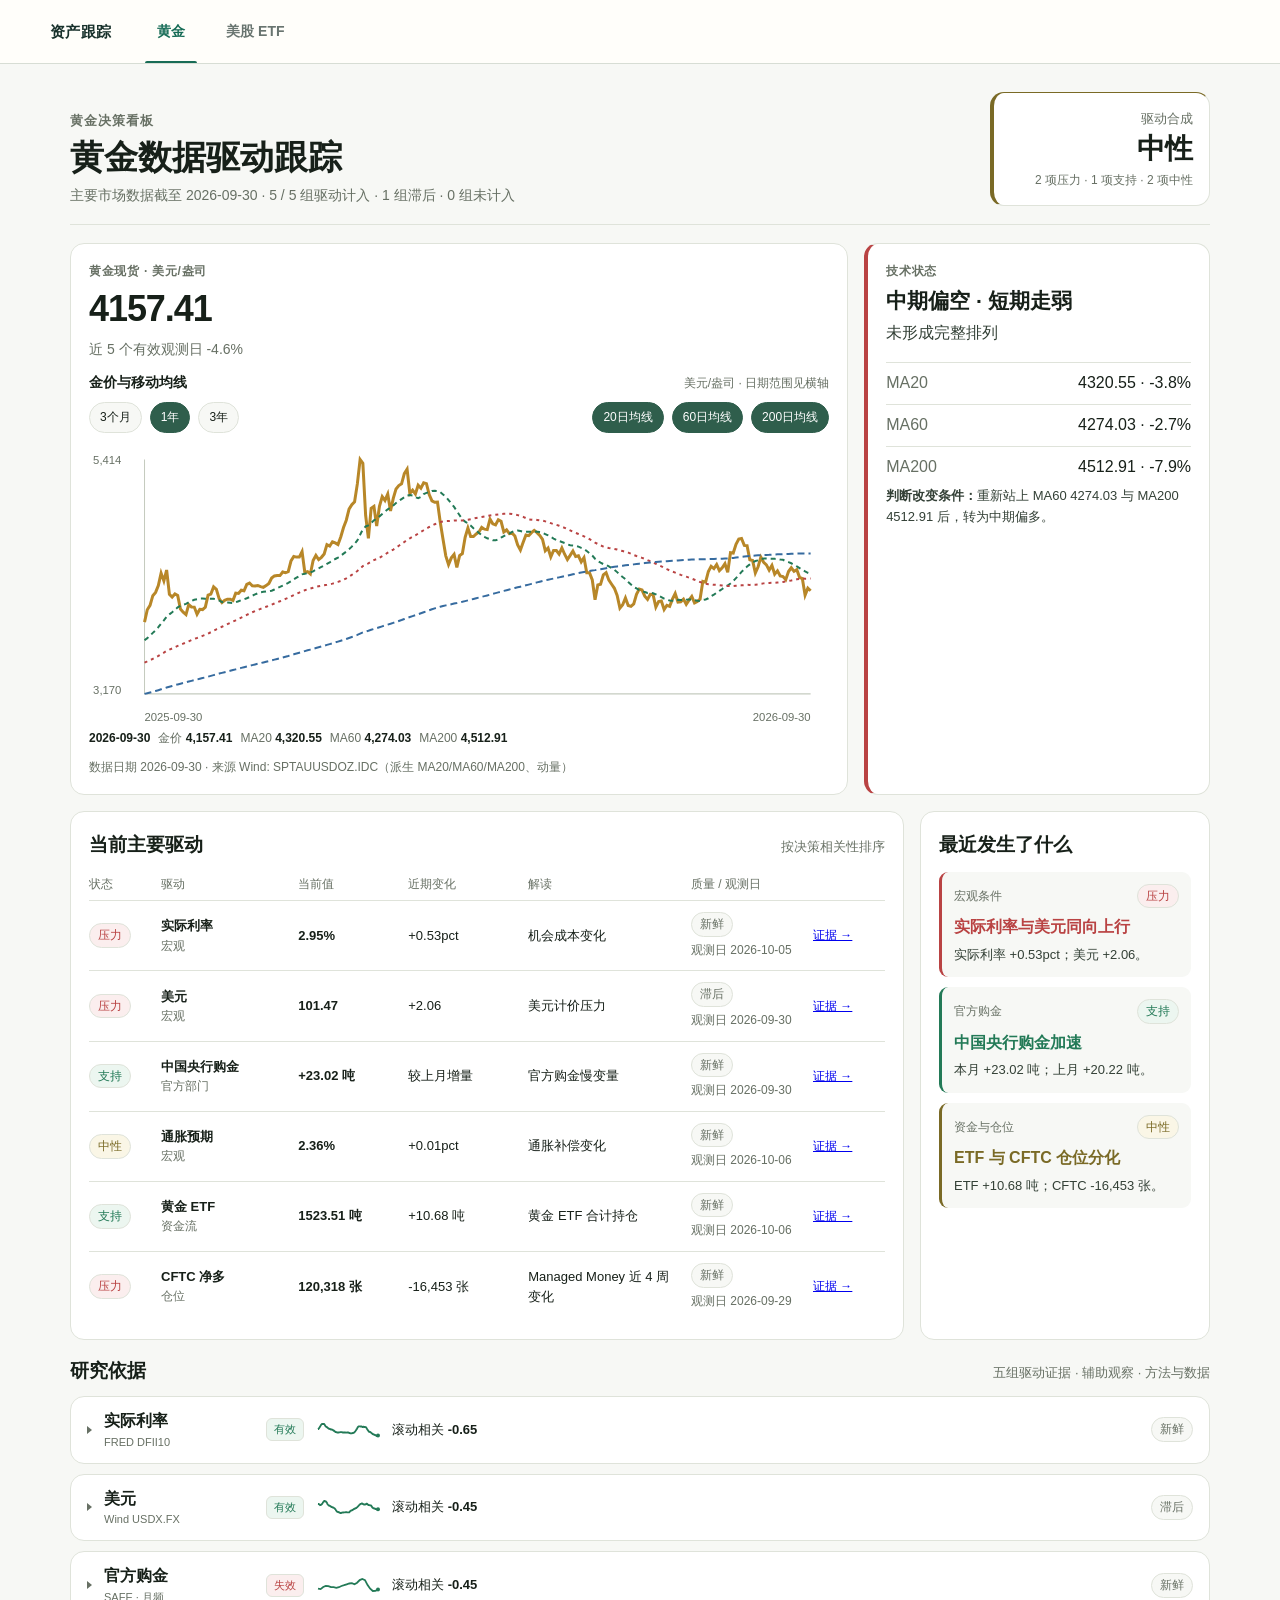
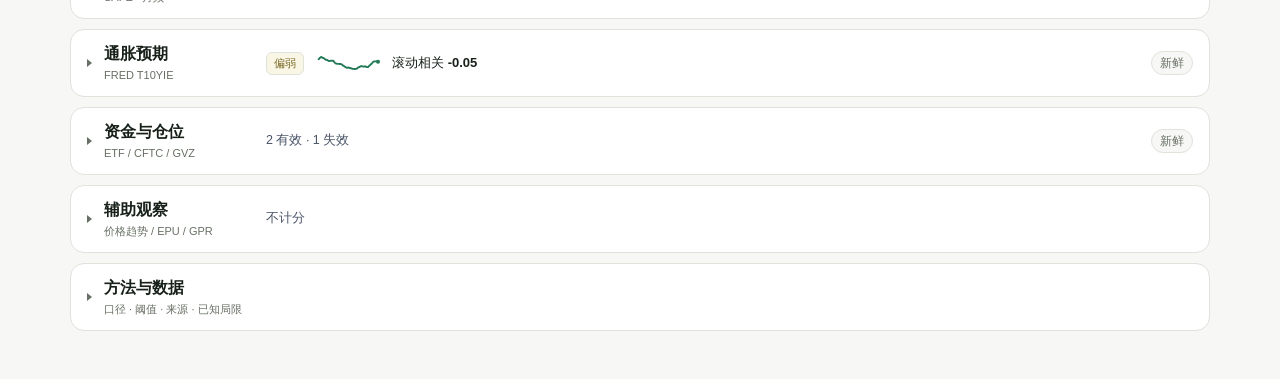
==== site/index.html @ d818505e "data: refresh gold dashboard market data Co-Authored-By: Codex <noreply@openai.com>" ====
<!doctype html>
<html lang="zh-CN">
<head>
  <meta charset="utf-8">
  <meta name="viewport" content="width=device-width, initial-scale=1">
  <meta name="color-scheme" content="light">
  <title>资产跟踪</title>
  <style>
    * { box-sizing: border-box; }
    html { overflow-x: hidden; background: #f4f4ee; }
    body { margin: 0; min-width: 0; color: #18312b; background: #f4f4ee; font: 14px/1.4 -apple-system, BlinkMacSystemFont, "Segoe UI", "PingFang SC", "Microsoft YaHei", sans-serif; }
    .asset-nav { position: sticky; top: 0; z-index: 10; height: 64px; display: flex; align-items: center; gap: 22px; padding: 0 max(14px, calc((100% - 1180px) / 2)); border-bottom: 1px solid #d7ddd4; background: rgba(255, 254, 250, .96); }
    .asset-title { flex: 0 0 auto; margin: 0; color: #18312b; font-size: 15px; font-weight: 720; letter-spacing: .02em; }
    .asset-tabs { display: flex; align-self: stretch; gap: 4px; min-width: 0; }
    .asset-tab { position: relative; min-width: 76px; border: 0; padding: 0 13px; color: #68746f; background: transparent; font: inherit; font-weight: 650; cursor: pointer; }
    .asset-tab:hover { color: #18312b; }
    .asset-tab[aria-selected="true"] { color: #176c56; }
    .asset-tab[aria-selected="true"]::after { content: ""; position: absolute; right: 12px; bottom: 0; left: 12px; height: 2px; border-radius: 2px 2px 0 0; background: #176c56; }
    .asset-tab:focus-visible { outline: 3px solid rgba(23, 108, 86, .22); outline-offset: -4px; border-radius: 6px; }
    .asset-panel { width: 100%; min-width: 0; overflow: hidden; }
    .asset-panel[hidden] { display: none; }
    .asset-frame { display: block; width: 100%; min-width: 0; height: 1px; border: 0; overflow: hidden; background: #f4f4ee; }
    @media (max-width: 520px) {
      .asset-nav { gap: 8px; padding-inline: 8px; }
      .asset-title { padding-left: 4px; font-size: 13px; }
      .asset-tab { min-width: 68px; padding-inline: 8px; }
      .asset-tab[aria-selected="true"]::after { right: 8px; left: 8px; }
    }
  </style>
</head>
<body>
  <header class="asset-nav">
    <p class="asset-title">资产跟踪</p>
    <div class="asset-tabs" role="tablist" aria-label="资产类别">
      <button class="asset-tab" id="tab-gold" type="button" role="tab" aria-selected="true" aria-controls="panel-gold" tabindex="0" data-asset="gold">黄金</button>
      <button class="asset-tab" id="tab-us-etf" type="button" role="tab" aria-selected="false" aria-controls="panel-us-etf" tabindex="-1" data-asset="us-etf">美股 ETF</button>
    </div>
  </header>
  <main>
    <section class="asset-panel" id="panel-gold" role="tabpanel" aria-labelledby="tab-gold">
      <iframe class="asset-frame" id="frame-gold" title="黄金跟踪" scrolling="no" srcdoc="&lt;!doctype html&gt;
&lt;html lang=&quot;zh-CN&quot;&gt;
&lt;head&gt;
  &lt;meta charset=&quot;utf-8&quot;&gt;
  &lt;meta name=&quot;viewport&quot; content=&quot;width=device-width, initial-scale=1&quot;&gt;
  &lt;title&gt;黄金数据驱动跟踪&lt;/title&gt;
  &lt;style&gt;
    :root {
      color-scheme: light;
      --bg: #f7f8f5;
      --panel: #ffffff;
      --line: #dfe3da;
      --text: #172019;
      --muted: #677064;
      --support: #237a57;
      --neutral: #7a6a26;
      --headwind: #b94343;
      --planned: #687080;
      --gold: #b88728;
      --blue: #366b9f;
    }
    * { box-sizing: border-box; }
    body {
      margin: 0;
      background: var(--bg);
      color: var(--text);
      font-family: -apple-system, BlinkMacSystemFont, &quot;Segoe UI&quot;, sans-serif;
      line-height: 1.55;
    }
    main {
      max-width: 1180px;
      margin: 0 auto;
      padding: 28px 20px 48px;
    }
    h1, h2, h3, p { margin: 0; }
    .hero {
      border-bottom: 1px solid var(--line);
      padding-bottom: 20px;
      display: grid;
      grid-template-columns: minmax(0, 1fr) 220px;
      gap: 20px;
      align-items: end;
    }
    .kicker, .eyebrow {
      color: var(--muted);
      font-size: 12px;
      font-weight: 700;
      letter-spacing: .08em;
      text-transform: uppercase;
    }
    h1 {
      font-size: 34px;
      line-height: 1.15;
      margin-top: 6px;
      letter-spacing: 0;
    }
    .subtitle {
      margin-top: 8px;
      color: var(--muted);
      max-width: 760px;
      font-size: 14px;
    }
    .posture {
      border: 1px solid var(--line);
      border-radius: 8px;
      background: var(--panel);
      padding: 14px;
      text-align: right;
    }
    .posture .label { color: var(--muted); font-size: 12px; }
    .posture .value { font-size: 30px; font-weight: 800; }
    .posture .score { color: var(--muted); font-family: ui-monospace, SFMono-Regular, Menlo, monospace; }
    .cards {
      display: grid;
      grid-template-columns: repeat(5, minmax(0, 1fr));
      gap: 12px;
      margin-top: 20px;
    }
    .layer-card {
      min-width: 0;
      border: 1px solid var(--line);
      border-top: 3px solid var(--planned);
      border-radius: 8px;
      background: var(--panel);
      padding: 14px;
      display: flex;
      flex-direction: column;
      gap: 10px;
    }
    .state-supportive { border-top-color: var(--support); }
    .state-neutral { border-top-color: var(--neutral); }
    .state-headwind { border-top-color: var(--headwind); }
    .state-planned { border-top-color: var(--planned); }
    .layer-head {
      display: flex;
      justify-content: space-between;
      gap: 10px;
      align-items: start;
    }
    .layer-card h3 {
      font-size: 18px;
      line-height: 1.2;
      margin-top: 4px;
    }
    .layer-card p {
      color: #334036;
      font-size: 13px;
      min-height: 60px;
    }
    .badges {
      display: flex;
      flex-direction: column;
      gap: 4px;
      align-items: flex-end;
      flex-shrink: 0;
    }
    .state, .quality {
      border: 1px solid var(--line);
      border-radius: 6px;
      padding: 2px 7px;
      font-size: 11px;
      color: var(--muted);
      background: #f7f8f5;
      white-space: nowrap;
    }
    .mini-meta {
      display: grid;
      gap: 6px;
      margin: 0;
      padding-top: 8px;
      border-top: 1px solid var(--line);
      font-size: 11px;
    }
    .mini-meta div {
      display: grid;
      grid-template-columns: 58px 1fr;
      gap: 8px;
    }
    dt { color: var(--muted); }
    dd { margin: 0; min-width: 0; overflow-wrap: anywhere; }
    .section-grid {
      display: grid;
      grid-template-columns: repeat(3, minmax(0, 1fr));
      gap: 14px;
      margin-top: 18px;
    }
    .panel {
      border: 1px solid var(--line);
      border-radius: 8px;
      background: var(--panel);
      padding: 16px;
    }
    .panel h2 {
      font-size: 16px;
      margin-bottom: 10px;
    }
    ul {
      margin: 0;
      padding-left: 18px;
      color: #334036;
      font-size: 13px;
    }
    li + li { margin-top: 6px; }
    .wide {
      margin-top: 18px;
      border: 1px solid var(--line);
      border-radius: 8px;
      background: var(--panel);
      padding: 16px;
      overflow-x: auto;
    }
    .wide h2 { font-size: 16px; margin-bottom: 10px; }
    .chart-pair {
      display: grid;
      grid-template-columns: 1fr 1fr;
      gap: 14px;
    }
    .chart-box {
      min-width: 520px;
      border: 1px solid var(--line);
      border-radius: 8px;
      padding: 12px;
    }
    .chart-box h3 {
      font-size: 14px;
      margin-bottom: 6px;
    }
    .sparkline, .mini-bar-chart, .bar-chart, .corr-chart, .dual-axis-chart {
      width: 100%;
      height: auto;
      display: block;
    }
    .tone {
      display: inline-block;
      border-radius: 6px;
      padding: 2px 7px;
      font-size: 11px;
      border: 1px solid var(--line);
      white-space: nowrap;
    }
    .tone-supportive { color: var(--support); background: #ecf6f0; }
    .tone-neutral { color: var(--neutral); background: #faf6e6; }
    .tone-headwind { color: var(--headwind); background: #fbeeee; }
    .corr-wrap {
      border: 1px solid var(--line);
      border-radius: 8px;
      padding: 10px;
      background: #ffffff;
    }
    .corr-legend {
      display: flex;
      gap: 14px;
      flex-wrap: wrap;
      color: var(--muted);
      font-size: 12px;
      margin-bottom: 4px;
    }
    .corr-legend span {
      display: inline-flex;
      align-items: center;
      gap: 5px;
    }
    .corr-legend i {
      display: inline-block;
      width: 16px;
      height: 3px;
      border-radius: 4px;
    }
    .dual-axis-wrap {
      border: 1px solid var(--line);
      border-radius: 8px;
      padding: 10px;
      background: #ffffff;
    }
    .dual-axis-legend {
      display: flex;
      gap: 14px;
      flex-wrap: wrap;
      color: var(--muted);
      font-size: 12px;
      margin-bottom: 4px;
    }
    .dual-axis-legend span {
      display: inline-flex;
      align-items: center;
      gap: 5px;
    }
    .dual-axis-legend i {
      display: inline-block;
      width: 16px;
      height: 3px;
      border-radius: 4px;
    }
    .x-axis, .y-axis, .zero-axis, .left-axis, .right-axis { stroke: #c5cbbf; stroke-width: 1; }
    .right-axis { stroke: var(--blue); }
    .left-axis { stroke: var(--gold); }
    .zero-axis { stroke-dasharray: 3 4; }
    .chart-label, .bar-value {
      fill: var(--muted);
      font-size: 11px;
    }
    .china-bar { fill: var(--support); }
    .global-bar { fill: var(--gold); }
    table {
      border-collapse: collapse;
      width: 100%;
      font-size: 13px;
    }
    th, td {
      border-bottom: 1px solid var(--line);
      padding: 9px 8px;
      text-align: left;
      vertical-align: top;
    }
    th {
      color: var(--muted);
      font-size: 12px;
      font-weight: 700;
    }
    .method {
      margin-top: 18px;
      color: var(--muted);
      font-size: 12px;
    }
    .empty-chart {
      min-height: 96px;
      color: var(--muted);
      display: flex;
      align-items: center;
      justify-content: center;
      border: 1px dashed var(--line);
      border-radius: 8px;
      font-size: 12px;
    }
    @media (max-width: 980px) {
      .hero, .section-grid, .chart-pair { grid-template-columns: 1fr; }
      .cards { grid-template-columns: repeat(2, minmax(0, 1fr)); }
      .posture { text-align: left; }
      .chart-box { min-width: 0; }
    }
    @media (max-width: 560px) {
      main { padding: 20px 14px 36px; }
      h1 { font-size: 28px; }
      .cards { grid-template-columns: 1fr; }
    }
    .decision-header {
      display: grid;
      grid-template-columns: minmax(0, 1fr) 220px;
      gap: 20px;
      align-items: end;
      border-bottom: 1px solid var(--line);
      padding-bottom: 18px;
    }
    .decision-header .kicker {
      font-size: 13px;
      text-transform: none;
    }
    .decision-header p {
      margin-top: 8px;
      color: var(--muted);
      font-size: 14px;
    }
    .posture {
      border-radius: 14px;
      padding: 16px;
      border-left: 4px solid var(--neutral);
    }
    .posture.state-supportive { border-left-color: var(--support); }
    .posture.state-headwind { border-left-color: var(--headwind); }
    .posture span, .posture strong, .posture small { display: block; }
    .posture span { color: var(--muted); font-size: 13px; }
    .posture strong { font-size: 28px; line-height: 1.2; margin: 3px 0 5px; }
    .posture small { color: var(--muted); font-size: 12px; }
    .price-stage {
      display: grid;
      grid-template-columns: minmax(0, 1.8fr) minmax(270px, .8fr);
      gap: 16px;
      margin-top: 18px;
    }
    .price-panel, .technical-panel, .driver-panel, .recent-panel, .evidence-unit {
      border: 1px solid var(--line);
      border-radius: 14px;
      background: var(--panel);
    }
    .price-panel, .technical-panel, .driver-panel, .recent-panel { padding: 18px; }
    .section-eyebrow {
      color: var(--muted);
      font-size: 12px;
      font-weight: 700;
      letter-spacing: .06em;
    }
    .price-value { font-size: 36px; font-weight: 800; letter-spacing: -.03em; }
    .price-move { color: var(--muted); margin: 2px 0 10px; font-size: 14px; }
    .chart-caption { color: var(--muted); margin-top: 9px; font-size: 12px; }
    .gold-chart-panel { margin-top: 12px; }
    .chart-heading, .chart-controls, .range-controls, .series-controls, .chart-tooltip {
      display: flex;
      align-items: center;
      gap: 8px;
      flex-wrap: wrap;
    }
    .chart-heading { justify-content: space-between; margin-bottom: 8px; }
    .chart-heading strong { font-size: 14px; }
    .chart-heading span { color: var(--muted); font-size: 12px; }
    .chart-controls { justify-content: space-between; gap: 10px; }
    .chart-controls button {
      border: 1px solid var(--line);
      border-radius: 999px;
      background: #f7f8f5;
      color: var(--text);
      padding: 5px 10px;
      font: inherit;
      font-size: 12px;
      cursor: pointer;
    }
    .chart-controls button[aria-pressed=&quot;true&quot;] {
      background: #2f5e4c;
      color: #fff;
      border-color: #2f5e4c;
    }
    .chart-controls button:focus-visible { outline: 2px solid var(--blue); outline-offset: 2px; }
    .chart-controls button:disabled { cursor: default; opacity: .45; }
    .chart-stack { margin-top: 8px; }
    .gold-chart { width: 100%; height: auto; display: block; touch-action: pan-y; }
    .gold-chart[hidden] { display: none; }
    .chart-series { fill: none; stroke-width: 2; vector-effect: non-scaling-stroke; }
    .series-gold_price { stroke: var(--gold); stroke-width: 3; }
    .series-ma20 { stroke: var(--support); stroke-dasharray: 5 4; }
    .series-ma60 { stroke: var(--headwind); stroke-dasharray: 3 4; }
    .series-ma200 { stroke: var(--blue); stroke-dasharray: 7 4; }
    .hide-ma20 .series-ma20,
    .hide-ma60 .series-ma60,
    .hide-ma200 .series-ma200 { display: none; }
    .hover-line { stroke: var(--muted); stroke-dasharray: 2 3; }
    .hover-price { fill: var(--gold); stroke: #fff; stroke-width: 2; }
    .hover-line[hidden], .hover-price[hidden] { display: none; }
    .chart-empty { fill: var(--muted); font-size: 13px; }
    .chart-tooltip { color: var(--muted); font-size: 12px; min-height: 20px; }
    .chart-tooltip strong, .chart-tooltip b { color: var(--text); }
    .technical-panel { border-left: 4px solid var(--neutral); }
    .technical-panel.state-supportive { border-left-color: var(--support); }
    .technical-panel.state-headwind { border-left-color: var(--headwind); }
    .technical-panel h2 { margin-top: 6px; font-size: 21px; line-height: 1.3; }
    .technical-panel &gt; p { margin-top: 7px; color: #334036; }
    .ma-summary { display: grid; gap: 8px; margin: 16px 0 0; }
    .ma-summary div {
      display: flex;
      justify-content: space-between;
      gap: 12px;
      border-top: 1px solid var(--line);
      padding-top: 8px;
    }
    .technical-trigger { font-size: 13px; }
    .decision-grid {
      display: grid;
      grid-template-columns: minmax(0, 1fr) 290px;
      gap: 16px;
      margin-top: 16px;
    }
    .section-heading {
      display: flex;
      align-items: baseline;
      justify-content: space-between;
      gap: 12px;
      margin-bottom: 10px;
    }
    .section-heading h2, .recent-panel &gt; h2 { font-size: 19px; }
    .section-heading span { color: var(--muted); font-size: 13px; }
    .driver-head, .driver-row {
      display: grid;
      grid-template-columns: 62px minmax(110px, 1fr) 100px 110px minmax(150px, 1.2fr) 112px 72px;
      gap: 10px;
      align-items: center;
    }
    .driver-head {
      color: var(--muted);
      font-size: 12px;
      padding: 5px 0 7px;
      border-bottom: 1px solid var(--line);
    }
    .driver-row { padding: 11px 0; border-top: 1px solid var(--line); font-size: 13px; }
    .driver-head + .driver-row { border-top: 0; }
    .driver-row small { display: block; color: var(--muted); font-size: 12px; }
    .driver-observation { display: grid; gap: 4px; align-items: start; }
    .driver-observation small { white-space: nowrap; }
    .driver-state, .change-state, .quality {
      display: inline-block;
      width: fit-content;
      border: 1px solid var(--line);
      border-radius: 999px;
      padding: 2px 8px;
      color: var(--muted);
      background: #f7f8f5;
      font-size: 12px;
      white-space: nowrap;
    }
    .driver-state.state-supportive, .change-state.state-supportive { color: var(--support); background: #ecf6f0; }
    .driver-state.state-neutral, .change-state.state-neutral { color: var(--neutral); background: #faf6e6; }
    .driver-state.state-headwind, .change-state.state-headwind { color: var(--headwind); background: #fbeeee; }
    .recent-panel &gt; h2 { margin-bottom: 12px; }
    .recent-change {
      padding: 12px;
      border-left: 3px solid var(--neutral);
      background: #f7f8f5;
      border-radius: 9px;
    }
    .recent-change + .recent-change { margin-top: 10px; }
    .recent-change.tone-supportive { border-left-color: var(--support); }
    .recent-change.tone-headwind { border-left-color: var(--headwind); }
    .change-meta { display: flex; align-items: center; justify-content: space-between; gap: 8px; }
    .change-meta small { color: var(--muted); font-size: 12px; }
    .recent-change h3 { font-size: 16px; margin-top: 7px; }
    .recent-change p { color: #334036; font-size: 13px; margin-top: 5px; }
    .research-section { margin-top: 16px; }
    .evidence-unit { margin-top: 10px; scroll-margin-top: 12px; }
    .evidence-unit &gt; .evidence-summary {
      display: flex; align-items: center; gap: 12px;
      padding: 12px 16px; cursor: pointer; list-style: none;
    }
    .evidence-unit &gt; .evidence-summary::-webkit-details-marker { display: none; }
    .evidence-caret {
      width: 0; height: 0; border-left: 5px solid var(--muted);
      border-top: 4px solid transparent; border-bottom: 4px solid transparent;
      transition: transform 0.15s ease;
    }
    .evidence-unit[open] .evidence-caret { transform: rotate(90deg); }
    .evidence-title { min-width: 150px; display: flex; flex-direction: column; }
    .evidence-title small { color: var(--muted); font-size: 11px; }
    .evidence-spark svg { width: 64px; height: 16px; display: block; }
    .evidence-spark svg text, .evidence-spark svg line { display: none; }
    .evidence-corr { font-size: 13px; white-space: nowrap; }
    .evidence-count { font-size: 12.5px; color: #4a5568; white-space: nowrap; }
    .evidence-quality { margin-left: auto; font-size: 12px; }
    .evidence-unit[open] &gt; .evidence-summary { border-bottom: 1px solid var(--line); }
    .evidence-body { max-width: 760px; padding: 4px 16px 16px; }
    .evidence-body svg { max-width: 520px; height: auto; display: block; }
    .evidence-body .corr-chart { max-width: 720px; }
    .evidence-hook {
      background: #fdf6e8; border: 1px solid #f0e3c4; border-radius: 6px;
      padding: 8px 12px; font-size: 13px; margin: 10px 0;
    }
    .evidence-hook a { margin-left: 6px; font-size: 12px; }
    .evidence-read { color: #334036; font-size: 13px; margin: 8px 0; }
    .evidence-chart-block h4 { margin: 14px 0 4px; font-size: 13px; color: #4a5568; }
    .evidence-sub-block { border-top: 1px dashed var(--line); padding-top: 10px; margin-top: 14px; }
    .evidence-sub-block h3 { font-size: 14px; display: flex; gap: 8px; align-items: center; }
    .evidence-sub-block h3 small { color: var(--muted); font-weight: normal; }
    .evidence-footnote { color: var(--muted); font-size: 11.5px; margin-top: 10px; }
    .evidence-link { font-size: 12px; white-space: nowrap; }
    .grid-line { stroke: #ececec; stroke-width: 1; }
    .band-label { font-size: 10px; fill: #8a938c; }
    .research-intro { color: #334036; margin-bottom: 12px; font-size: 13px; }
    @media (max-width: 1160px) {
      .decision-grid { grid-template-columns: 1fr; }
    }
    @media (max-width: 900px) {
      .decision-header, .price-stage, .decision-grid, .chart-pair { grid-template-columns: 1fr; }
      .posture { text-align: left; }
      .driver-head { display: none; }
      .driver-row { grid-template-columns: 54px minmax(120px, 1fr) minmax(90px, auto) minmax(90px, auto) 72px; }
      .driver-row &gt; span:nth-last-child(-n+3) { grid-column: 2 / -1; }
      .driver-row &gt; a.evidence-link { grid-row: 1; grid-column: 5; }
      .chart-box { min-width: 0; }
      .evidence-body { padding: 4px 12px 12px; }
    }
    @media (max-width: 560px) {
      main { padding: 18px 12px 32px; }
      h1 { font-size: 28px; }
      .price-value { font-size: 32px; }
      .driver-row { grid-template-columns: 48px minmax(0, 1fr) 72px; }
      .driver-row &gt; strong, .driver-row &gt; span:nth-child(n+3) { grid-column: 2 / -1; }
      .driver-row &gt; a.evidence-link { grid-row: 1; grid-column: 3; }
      .wide table { min-width: 680px; }
      .evidence-spark { display: none; }
      .evidence-summary { flex-wrap: wrap; gap: 8px; }
    }
  &lt;/style&gt;
&lt;/head&gt;
&lt;body&gt;
&lt;main&gt;
  &lt;header class=&quot;decision-header&quot;&gt;
    &lt;div&gt;
      &lt;div class=&quot;kicker&quot;&gt;黄金决策看板&lt;/div&gt;
      &lt;h1&gt;黄金数据驱动跟踪&lt;/h1&gt;
      &lt;p&gt;主要市场数据截至 2026-09-30 · 5 / 5 组驱动计入 · 1 组滞后 · 0 组未计入&lt;/p&gt;
    &lt;/div&gt;
    &lt;aside class=&quot;posture state-neutral&quot;&gt;
      &lt;span&gt;驱动合成&lt;/span&gt;
      &lt;strong&gt;中性&lt;/strong&gt;
      &lt;small&gt;2 项压力 · 1 项支持 · 2 项中性&lt;/small&gt;
    &lt;/aside&gt;
  &lt;/header&gt;

    &lt;section id=&quot;gold-price-section&quot; class=&quot;price-stage&quot;&gt;
      &lt;div class=&quot;price-panel&quot;&gt;
        &lt;div class=&quot;section-eyebrow&quot;&gt;黄金现货 · 美元/盎司&lt;/div&gt;
        &lt;div class=&quot;price-value&quot;&gt;4157.41&lt;/div&gt;
        &lt;div class=&quot;price-move&quot;&gt;近 5 个有效观测日 -4.6%&lt;/div&gt;

    &lt;div class=&quot;gold-chart-panel&quot; data-gold-chart&gt;
      &lt;div class=&quot;chart-heading&quot;&gt;
        &lt;strong&gt;金价与移动均线&lt;/strong&gt;
        &lt;span&gt;美元/盎司 · 日期范围见横轴&lt;/span&gt;
      &lt;/div&gt;
      &lt;div class=&quot;chart-controls&quot; aria-label=&quot;黄金图表控制&quot;&gt;
        &lt;div class=&quot;range-controls&quot; aria-label=&quot;日期范围&quot;&gt;
          &lt;button type=&quot;button&quot; data-chart-range=&quot;3m&quot; aria-pressed=&quot;false&quot;&gt;3个月&lt;/button&gt;
          &lt;button type=&quot;button&quot; data-chart-range=&quot;1y&quot; aria-pressed=&quot;true&quot;&gt;1年&lt;/button&gt;
          &lt;button type=&quot;button&quot; data-chart-range=&quot;3y&quot; aria-pressed=&quot;false&quot;&gt;3年&lt;/button&gt;
        &lt;/div&gt;
        &lt;div class=&quot;series-controls&quot; aria-label=&quot;移动均线&quot;&gt;
          &lt;button type=&quot;button&quot; data-chart-series=&quot;ma20&quot; aria-pressed=&quot;true&quot;&gt;20日均线&lt;/button&gt;
          &lt;button type=&quot;button&quot; data-chart-series=&quot;ma60&quot; aria-pressed=&quot;true&quot;&gt;60日均线&lt;/button&gt;
          &lt;button type=&quot;button&quot; data-chart-series=&quot;ma200&quot; aria-pressed=&quot;true&quot;&gt;200日均线&lt;/button&gt;
        &lt;/div&gt;
      &lt;/div&gt;
      &lt;div class=&quot;chart-stack&quot;&gt;
    &lt;svg class=&quot;gold-chart&quot; data-range=&quot;3m&quot; viewBox=&quot;0 0 720 280&quot;
         role=&quot;img&quot; aria-label=&quot;黄金价格与移动均线，3个月，美元每盎司，2026-06-30至2026-09-30&quot; hidden&gt;
      &lt;title&gt;黄金价格与移动均线，3个月，美元每盎司，2026-06-30至2026-09-30&lt;/title&gt;
      &lt;line x1=&quot;54&quot; y1=&quot;18&quot; x2=&quot;54&quot; y2=&quot;246&quot; class=&quot;y-axis&quot;&gt;&lt;/line&gt;
      &lt;line x1=&quot;54&quot; y1=&quot;246&quot; x2=&quot;702&quot; y2=&quot;246&quot; class=&quot;x-axis&quot;&gt;&lt;/line&gt;
      &lt;text x=&quot;4&quot; y=&quot;22&quot; class=&quot;chart-label&quot;&gt;4,657&lt;/text&gt;
      &lt;text x=&quot;4&quot; y=&quot;246&quot; class=&quot;chart-label&quot;&gt;3,977&lt;/text&gt;
      &lt;path class=&quot;chart-series series-gold_price&quot; d=&quot;M54.00,235.91 L63.97,228.10 L73.94,197.36 L83.91,179.99 L93.88,183.28 L103.85,203.04 L113.82,213.45 L123.78,196.98 L133.75,198.05 L143.72,237.99 L153.69,220.44 L163.66,218.30 L173.63,246.00 L183.60,232.24 L193.57,235.71 L203.54,212.50 L213.51,194.45 L223.48,221.87 L233.45,220.78 L243.42,212.44 L253.38,228.93 L263.35,215.76 L273.32,203.97 L283.29,224.61 L293.26,220.03 L303.23,212.41 L313.20,155.51 L323.17,157.99 L333.14,123.73 L343.11,107.19 L353.08,114.38 L363.05,101.45 L373.02,121.01 L382.98,112.24 L392.95,98.89 L402.92,126.58 L412.89,63.37 L422.86,64.51 L432.83,36.27 L442.80,19.92 L452.77,18.00 L462.74,39.97 L472.71,40.86 L482.68,86.24 L492.65,88.43 L502.62,128.64 L512.58,108.57 L522.55,77.82 L532.52,94.01 L542.49,102.38 L552.46,119.31 L562.43,104.35 L572.40,132.16 L582.37,121.85 L592.34,138.31 L602.31,140.02 L612.28,150.02 L622.25,124.03 L632.22,111.86 L642.18,123.45 L652.15,118.35 L662.12,142.30 L672.09,146.29 L682.06,199.77 L692.03,177.44 L702.00,185.62&quot;&gt;&lt;/path&gt;&lt;path class=&quot;chart-series series-ma20&quot; d=&quot;M54.00,165.26 L63.97,172.99 L73.94,178.22 L83.91,183.26 L93.88,186.02 L103.85,189.78 L113.82,192.90 L123.78,192.03 L133.75,193.57 L143.72,197.22 L153.69,201.52 L163.66,206.06 L173.63,210.78 L183.60,214.15 L193.57,217.05 L203.54,217.63 L213.51,215.30 L223.48,214.87 L233.45,215.48 L243.42,214.44 L253.38,214.09 L263.35,213.48 L273.32,213.81 L283.29,216.04 L293.26,217.88 L303.23,218.34 L313.20,215.45 L323.17,213.50 L333.14,209.78 L343.11,203.24 L353.08,197.94 L363.05,192.10 L373.02,185.85 L382.98,179.85 L392.95,173.01 L402.92,168.71 L412.89,162.16 L422.86,154.29 L432.83,145.06 L442.80,135.44 L452.77,124.89 L462.74,116.10 L472.71,107.95 L482.68,101.03 L492.65,94.45 L502.62,90.26 L512.58,87.91 L522.55,83.90 L532.52,82.42 L542.49,82.18 L552.46,82.42 L562.43,82.57 L572.40,83.13 L582.37,83.61 L592.34,85.58 L602.31,86.25 L612.28,90.58 L622.25,93.56 L632.22,97.34 L642.18,102.52 L652.15,107.53 L662.12,112.65 L672.09,117.92 L682.06,123.60 L692.03,128.05 L702.00,130.90&quot;&gt;&lt;/path&gt;&lt;path class=&quot;chart-series series-ma60&quot; d=&quot;M54.00,67.00 L63.97,71.06 L73.94,74.16 L83.91,76.97 L93.88,79.98 L103.85,83.41 L113.82,87.26 L123.78,90.74 L133.75,94.22 L143.72,98.93 L153.69,103.09 L163.66,107.15 L173.63,111.96 L183.60,116.46 L193.57,120.43 L203.54,124.14 L213.51,127.34 L223.48,131.03 L233.45,134.54 L243.42,137.45 L253.38,140.35 L263.35,143.45 L273.32,146.74 L283.29,150.33 L293.26,154.02 L303.23,157.70 L313.20,160.31 L323.17,162.81 L333.14,164.53 L343.11,165.36 L353.08,166.46 L363.05,166.87 L373.02,167.95 L382.98,168.88 L392.95,169.40 L402.92,170.71 L412.89,170.63 L422.86,170.28 L432.83,169.68 L442.80,169.05 L452.77,168.08 L462.74,167.52 L472.71,166.66 L482.68,166.77 L492.65,166.11 L502.62,166.13 L512.58,165.42 L522.55,163.15 L532.52,161.92 L542.49,160.88 L552.46,160.63 L562.43,160.24 L572.40,159.92 L582.37,159.20 L592.34,158.55 L602.31,157.53 L612.28,156.01 L622.25,154.24 L632.22,152.63 L642.18,150.80 L652.15,148.84 L662.12,147.41 L672.09,146.56 L682.06,146.89 L692.03,146.79 L702.00,146.50&quot;&gt;&lt;/path&gt;&lt;path class=&quot;chart-series series-ma200&quot; d=&quot;M54.00,101.94 L63.97,100.91 L73.94,99.78 L83.91,98.61 L93.88,97.55 L103.85,96.63 L113.82,95.74 L123.78,94.84 L133.75,94.03 L143.72,93.39 L153.69,92.70 L163.66,91.99 L173.63,91.42 L183.60,90.85 L193.57,90.32 L203.54,89.62 L213.51,88.80 L223.48,88.19 L233.45,87.68 L243.42,87.15 L253.38,86.66 L263.35,86.12 L273.32,85.54 L283.29,85.20 L293.26,84.87 L303.23,84.69 L313.20,84.31 L323.17,84.09 L333.14,83.76 L343.11,83.45 L353.08,83.37 L363.05,83.11 L373.02,83.12 L382.98,82.70 L392.95,82.16 L402.92,81.82 L412.89,81.13 L422.86,80.23 L432.83,79.14 L442.80,77.93 L452.77,76.87 L462.74,75.88 L472.71,74.89 L482.68,74.02 L492.65,73.23 L502.62,72.65 L512.58,72.00 L522.55,71.39 L532.52,70.88 L542.49,70.52 L552.46,70.21 L562.43,69.68 L572.40,69.23 L582.37,68.75 L592.34,68.38 L602.31,68.02 L612.28,67.68 L622.25,67.34 L632.22,66.93 L642.18,66.63 L652.15,66.29 L662.12,66.17 L672.09,66.10 L682.06,66.25 L692.03,66.29 L702.00,66.37&quot;&gt;&lt;/path&gt;
      &lt;line data-hover-line x1=&quot;54&quot; y1=&quot;18&quot; x2=&quot;54&quot; y2=&quot;246&quot; class=&quot;hover-line&quot; hidden&gt;&lt;/line&gt;
      &lt;circle data-hover-price cx=&quot;54&quot; cy=&quot;18&quot; r=&quot;4&quot; class=&quot;hover-price&quot; hidden&gt;&lt;/circle&gt;
      &lt;text x=&quot;54&quot; y=&quot;272&quot; class=&quot;chart-label&quot;&gt;2026-06-30&lt;/text&gt;
      &lt;text x=&quot;702&quot; y=&quot;272&quot; text-anchor=&quot;end&quot; class=&quot;chart-label&quot;&gt;2026-09-30&lt;/text&gt;
    &lt;/svg&gt;

    &lt;svg class=&quot;gold-chart&quot; data-range=&quot;1y&quot; viewBox=&quot;0 0 720 280&quot;
         role=&quot;img&quot; aria-label=&quot;黄金价格与移动均线，1年，美元每盎司，2025-09-30至2026-09-30&quot;&gt;
      &lt;title&gt;黄金价格与移动均线，1年，美元每盎司，2025-09-30至2026-09-30&lt;/title&gt;
      &lt;line x1=&quot;54&quot; y1=&quot;18&quot; x2=&quot;54&quot; y2=&quot;246&quot; class=&quot;y-axis&quot;&gt;&lt;/line&gt;
      &lt;line x1=&quot;54&quot; y1=&quot;246&quot; x2=&quot;702&quot; y2=&quot;246&quot; class=&quot;x-axis&quot;&gt;&lt;/line&gt;
      &lt;text x=&quot;4&quot; y=&quot;22&quot; class=&quot;chart-label&quot;&gt;5,414&lt;/text&gt;
      &lt;text x=&quot;4&quot; y=&quot;246&quot; class=&quot;chart-label&quot;&gt;3,170&lt;/text&gt;
      &lt;path class=&quot;chart-series series-gold_price&quot; d=&quot;M54.00,176.13 L56.69,164.12 L59.38,159.86 L62.07,150.50 L64.76,147.29 L67.44,140.69 L70.13,128.50 L72.82,136.12 L75.51,125.53 L78.20,149.04 L80.89,151.73 L83.58,148.82 L86.27,150.34 L88.95,163.51 L91.64,166.56 L94.33,168.83 L97.02,159.19 L99.71,161.40 L102.40,161.57 L105.09,168.59 L107.78,163.74 L110.46,164.02 L113.15,161.65 L115.84,149.93 L118.53,148.93 L121.22,141.90 L123.91,144.31 L126.60,153.33 L129.29,157.16 L131.98,154.91 L134.66,153.85 L137.35,153.89 L140.04,155.15 L142.73,147.99 L145.42,148.27 L148.11,145.16 L150.80,145.74 L153.49,139.47 L156.17,138.18 L158.86,140.77 L161.55,141.06 L164.24,140.55 L166.93,141.62 L169.62,142.38 L172.31,140.68 L175.00,138.54 L177.68,133.31 L180.37,131.26 L183.06,130.78 L185.75,130.90 L188.44,127.40 L191.13,128.02 L193.82,127.02 L196.51,116.56 L199.20,112.40 L201.88,112.96 L204.57,112.96 L207.26,107.56 L209.95,127.94 L212.64,127.11 L215.33,129.34 L218.02,116.26 L220.71,111.36 L223.39,115.33 L226.08,113.15 L228.77,109.95 L231.46,100.85 L234.15,102.16 L236.84,98.05 L239.53,99.13 L242.22,100.80 L244.90,93.41 L247.59,84.14 L250.28,77.03 L252.97,66.32 L255.66,61.95 L258.35,59.05 L261.04,41.74 L263.73,18.00 L266.41,21.72 L269.10,72.24 L271.79,94.68 L274.48,65.52 L277.17,63.63 L279.86,82.77 L282.55,63.45 L285.24,54.09 L287.93,57.85 L290.61,51.63 L293.30,68.02 L295.99,55.76 L298.68,46.64 L301.37,43.35 L304.06,41.63 L306.75,31.77 L309.44,27.39 L312.12,51.08 L314.81,47.80 L317.50,51.45 L320.19,42.98 L322.88,45.87 L325.57,40.73 L328.26,41.47 L330.95,52.13 L333.63,58.21 L336.32,59.66 L339.01,59.38 L341.70,79.00 L344.39,95.57 L347.08,111.71 L349.77,120.28 L352.46,113.71 L355.15,110.33 L357.83,123.08 L360.52,111.54 L363.21,109.49 L365.90,93.68 L368.59,84.62 L371.28,92.89 L373.97,92.89 L376.66,90.40 L379.34,88.57 L382.03,84.09 L384.72,85.77 L387.41,86.21 L390.10,76.06 L392.79,80.61 L395.48,81.66 L398.17,76.57 L400.85,78.11 L403.54,88.54 L406.23,86.52 L408.92,90.06 L411.61,89.66 L414.30,92.42 L416.99,101.06 L419.68,106.01 L422.37,98.53 L425.05,91.44 L427.74,92.09 L430.43,89.16 L433.12,86.94 L435.81,89.09 L438.50,91.80 L441.19,95.67 L443.88,106.86 L446.56,104.12 L449.25,112.74 L451.94,106.49 L454.63,106.54 L457.32,109.96 L460.01,103.95 L462.70,110.15 L465.39,115.35 L468.07,111.29 L470.76,106.99 L473.45,112.42 L476.14,111.73 L478.83,117.53 L481.52,113.46 L484.21,128.25 L486.90,128.17 L489.59,135.17 L492.27,154.39 L494.96,140.11 L497.65,139.43 L500.34,130.22 L503.03,128.04 L505.72,135.38 L508.41,139.37 L511.10,143.30 L513.78,150.29 L516.47,162.52 L519.16,159.26 L521.85,152.65 L524.54,160.06 L527.23,160.92 L529.92,158.55 L532.61,149.24 L535.29,143.98 L537.98,144.97 L540.67,150.96 L543.36,154.11 L546.05,149.12 L548.74,149.45 L551.43,161.55 L554.12,156.23 L556.80,155.58 L559.49,163.97 L562.18,159.80 L564.87,160.86 L567.56,153.82 L570.25,148.36 L572.94,156.66 L575.63,156.33 L578.32,153.81 L581.00,158.80 L583.69,154.81 L586.38,151.24 L589.07,157.49 L591.76,156.11 L594.45,153.80 L597.14,136.56 L599.83,137.31 L602.51,126.93 L605.20,121.92 L607.89,124.10 L610.58,120.18 L613.27,126.11 L615.96,123.45 L618.65,119.41 L621.34,127.80 L624.02,108.64 L626.71,108.99 L629.40,100.43 L632.09,95.48 L634.78,94.90 L637.47,101.56 L640.16,101.82 L642.85,115.57 L645.54,116.24 L648.22,128.42 L650.91,122.34 L653.60,113.02 L656.29,117.93 L658.98,120.46 L661.67,125.59 L664.36,121.06 L667.05,129.49 L669.73,126.36 L672.42,131.35 L675.11,131.87 L677.80,134.90 L680.49,127.02 L683.18,123.34 L685.87,126.85 L688.56,125.30 L691.24,132.56 L693.93,133.77 L696.62,149.97 L699.31,143.20 L702.00,145.68&quot;&gt;&lt;/path&gt;&lt;path class=&quot;chart-series series-ma20&quot; d=&quot;M54.00,193.87 L56.69,191.75 L59.38,189.35 L62.07,186.69 L64.76,184.12 L67.44,181.16 L70.13,177.67 L72.82,174.53 L75.51,170.91 L78.20,168.64 L80.89,166.57 L83.58,164.19 L86.27,161.81 L88.95,160.30 L91.64,159.26 L94.33,158.41 L97.02,156.94 L99.71,155.65 L102.40,154.42 L105.09,153.92 L107.78,153.30 L110.46,153.29 L113.15,153.38 L115.84,153.35 L118.53,153.43 L121.22,153.50 L123.91,154.29 L126.60,155.15 L129.29,156.73 L131.98,157.02 L134.66,157.13 L137.35,157.38 L140.04,157.62 L142.73,156.85 L145.42,155.93 L148.11,154.75 L150.80,154.07 L153.49,152.98 L156.17,151.81 L158.86,150.42 L161.55,149.28 L164.24,148.11 L166.93,147.11 L169.62,146.73 L172.31,146.32 L175.00,146.15 L177.68,145.60 L180.37,144.50 L183.06,143.18 L185.75,141.98 L188.44,140.66 L191.13,139.36 L193.82,137.96 L196.51,136.38 L199.20,134.59 L201.88,132.98 L204.57,131.34 L207.26,129.75 L209.95,129.23 L212.64,128.55 L215.33,127.97 L218.02,126.75 L220.71,125.24 L223.39,123.89 L226.08,122.51 L228.77,121.08 L231.46,119.46 L234.15,118.00 L236.84,116.36 L239.53,114.78 L242.22,113.45 L244.90,111.72 L247.59,109.57 L250.28,107.59 L252.97,105.29 L255.66,102.74 L258.35,100.04 L261.04,96.75 L263.73,91.26 L266.41,85.99 L269.10,83.13 L271.79,82.05 L274.48,79.76 L277.17,77.18 L279.86,75.66 L282.55,73.33 L285.24,70.99 L287.93,68.78 L290.61,66.46 L293.30,64.90 L295.99,62.65 L298.68,60.31 L301.37,58.27 L304.06,56.50 L306.75,54.78 L309.44,53.05 L312.12,52.65 L314.81,52.95 L317.50,54.62 L320.19,55.69 L322.88,54.37 L325.57,51.67 L328.26,50.47 L330.95,49.89 L333.63,48.67 L336.32,48.48 L339.01,48.74 L341.70,49.80 L344.39,52.00 L347.08,54.18 L349.77,57.41 L352.46,60.76 L355.15,64.11 L357.83,68.18 L360.52,72.17 L363.21,76.27 L365.90,78.40 L368.59,80.24 L371.28,82.32 L373.97,84.81 L376.66,87.04 L379.34,89.43 L382.03,91.56 L384.72,93.24 L387.41,94.64 L390.10,95.46 L392.79,96.53 L395.48,96.66 L398.17,95.71 L400.85,94.03 L403.54,92.44 L406.23,91.08 L408.92,90.07 L411.61,88.40 L414.30,87.44 L416.99,87.02 L419.68,87.64 L422.37,88.33 L425.05,88.26 L427.74,88.22 L430.43,88.16 L433.12,88.08 L435.81,88.33 L438.50,88.63 L441.19,89.10 L443.88,90.64 L446.56,91.82 L449.25,93.37 L451.94,94.87 L454.63,96.29 L457.32,97.36 L460.01,98.23 L462.70,99.23 L465.39,100.52 L468.07,101.46 L470.76,101.76 L473.45,102.08 L476.14,102.74 L478.83,104.04 L481.52,105.11 L484.21,107.07 L486.90,109.13 L489.59,111.43 L492.27,114.56 L494.96,116.78 L497.65,118.41 L500.34,119.72 L503.03,120.48 L505.72,121.93 L508.41,123.57 L511.10,125.23 L513.78,127.55 L516.47,130.17 L519.16,132.37 L521.85,134.43 L524.54,137.09 L527.23,139.51 L529.92,141.85 L532.61,143.44 L535.29,144.97 L537.98,145.80 L540.67,146.94 L543.36,147.89 L546.05,147.62 L548.74,148.09 L551.43,149.20 L554.12,150.50 L556.80,151.87 L559.49,153.30 L562.18,154.33 L564.87,155.20 L567.56,155.38 L570.25,154.67 L572.94,154.54 L575.63,154.73 L578.32,154.41 L581.00,154.31 L583.69,154.12 L586.38,154.22 L589.07,154.90 L591.76,155.45 L594.45,155.60 L597.14,154.72 L599.83,154.13 L602.51,153.00 L605.20,151.02 L607.89,149.41 L610.58,147.64 L613.27,145.75 L615.96,143.93 L618.65,141.86 L621.34,140.56 L624.02,138.57 L626.71,136.19 L629.40,133.39 L632.09,130.48 L634.78,127.28 L637.47,124.62 L640.16,122.15 L642.85,120.05 L645.54,118.06 L648.22,116.79 L650.91,116.08 L653.60,114.87 L656.29,114.41 L658.98,114.34 L661.67,114.42 L664.36,114.46 L667.05,114.63 L669.73,114.78 L672.42,115.37 L675.11,115.58 L677.80,116.89 L680.49,117.79 L683.18,118.94 L685.87,120.50 L688.56,122.02 L691.24,123.57 L693.93,125.17 L696.62,126.89 L699.31,128.24 L702.00,129.10&quot;&gt;&lt;/path&gt;&lt;path class=&quot;chart-series series-ma60&quot; d=&quot;M54.00,215.53 L56.69,214.41 L59.38,213.23 L62.07,211.95 L64.76,210.60 L67.44,209.11 L70.13,207.44 L72.82,205.90 L75.51,204.19 L78.20,202.96 L80.89,201.83 L83.58,200.58 L86.27,199.32 L88.95,198.23 L91.64,197.15 L94.33,196.12 L97.02,194.85 L99.71,193.65 L102.40,192.57 L105.09,191.62 L107.78,190.60 L110.46,189.57 L113.15,188.55 L115.84,187.34 L118.53,186.01 L121.22,184.57 L123.91,183.19 L126.60,181.93 L129.29,180.73 L131.98,179.48 L134.66,178.19 L137.35,176.96 L140.04,175.73 L142.73,174.43 L145.42,173.14 L148.11,171.83 L150.80,170.55 L153.49,169.19 L156.17,167.86 L158.86,166.62 L161.55,165.49 L164.24,164.39 L166.93,163.28 L169.62,162.26 L172.31,161.29 L175.00,160.27 L177.68,159.19 L180.37,158.06 L183.06,156.94 L185.75,155.88 L188.44,154.78 L191.13,153.64 L193.82,152.46 L196.51,151.18 L199.20,149.93 L201.88,148.71 L204.57,147.45 L207.26,146.12 L209.95,145.15 L212.64,144.30 L215.33,143.52 L218.02,142.72 L220.71,141.91 L223.39,141.32 L226.08,140.75 L228.77,140.24 L231.46,139.78 L234.15,139.21 L236.84,138.76 L239.53,137.92 L242.22,137.08 L244.90,136.15 L247.59,135.05 L250.28,133.61 L252.97,131.94 L255.66,130.16 L258.35,128.49 L261.04,126.49 L263.73,124.10 L266.41,121.65 L269.10,120.13 L271.79,118.97 L274.48,117.37 L277.17,115.93 L279.86,114.83 L282.55,113.52 L285.24,112.02 L287.93,110.43 L290.61,108.67 L293.30,107.22 L295.99,105.58 L298.68,103.80 L301.37,101.93 L304.06,100.16 L306.75,98.22 L309.44,96.26 L312.12,94.68 L314.81,93.15 L317.50,91.70 L320.19,90.08 L322.88,88.49 L325.57,86.82 L328.26,85.16 L330.95,83.65 L333.63,82.28 L336.32,80.96 L339.01,79.73 L341.70,78.86 L344.39,78.27 L347.08,77.95 L349.77,77.83 L352.46,77.60 L355.15,77.32 L357.83,77.43 L360.52,77.41 L363.21,77.35 L365.90,77.03 L368.59,76.65 L371.28,76.07 L373.97,75.50 L376.66,74.85 L379.34,74.39 L382.03,73.93 L384.72,73.44 L387.41,72.99 L390.10,72.42 L392.79,72.09 L395.48,71.75 L398.17,71.39 L400.85,71.04 L403.54,70.83 L406.23,70.72 L408.92,70.82 L411.61,71.03 L414.30,71.46 L416.99,72.11 L419.68,72.90 L422.37,73.84 L425.05,75.07 L427.74,76.24 L430.43,76.52 L433.12,76.39 L435.81,76.79 L438.50,77.26 L441.19,77.47 L443.88,78.19 L446.56,79.03 L449.25,79.94 L451.94,80.86 L454.63,81.50 L457.32,82.40 L460.01,83.36 L462.70,84.47 L465.39,85.70 L468.07,87.02 L470.76,88.35 L473.45,89.37 L476.14,90.44 L478.83,91.54 L481.52,92.71 L484.21,94.09 L486.90,95.54 L489.59,97.11 L492.27,98.81 L494.96,100.18 L497.65,101.51 L500.34,102.69 L503.03,103.50 L505.72,104.17 L508.41,104.63 L511.10,105.01 L513.78,105.62 L516.47,106.49 L519.16,107.09 L521.85,107.78 L524.54,108.62 L527.23,109.74 L529.92,110.97 L532.61,111.91 L535.29,112.77 L537.98,113.68 L540.67,114.71 L543.36,115.88 L546.05,116.94 L548.74,117.99 L551.43,119.42 L554.12,120.68 L556.80,121.91 L559.49,123.37 L562.18,124.73 L564.87,125.93 L567.56,127.05 L570.25,128.03 L572.94,129.14 L575.63,130.21 L578.32,131.09 L581.00,131.97 L583.69,132.90 L586.38,133.90 L589.07,134.99 L591.76,136.11 L594.45,137.22 L597.14,138.01 L599.83,138.77 L602.51,139.29 L605.20,139.54 L607.89,139.88 L610.58,140.00 L613.27,140.33 L615.96,140.61 L618.65,140.77 L621.34,141.16 L624.02,141.14 L626.71,141.03 L629.40,140.85 L632.09,140.66 L634.78,140.37 L637.47,140.20 L640.16,139.94 L642.85,139.97 L645.54,139.77 L648.22,139.78 L650.91,139.56 L653.60,138.87 L656.29,138.50 L658.98,138.19 L661.67,138.11 L664.36,137.99 L667.05,137.89 L669.73,137.68 L672.42,137.48 L675.11,137.17 L677.80,136.71 L680.49,136.17 L683.18,135.69 L685.87,135.13 L688.56,134.54 L691.24,134.10 L693.93,133.85 L696.62,133.95 L699.31,133.92 L702.00,133.83&quot;&gt;&lt;/path&gt;&lt;path class=&quot;chart-series series-ma200&quot; d=&quot;M54.00,246.00 L56.69,245.33 L59.38,244.66 L62.07,243.95 L64.76,243.21 L67.44,242.42 L70.13,241.57 L72.82,240.75 L75.51,239.85 L78.20,239.07 L80.89,238.32 L83.58,237.55 L86.27,236.79 L88.95,236.10 L91.64,235.43 L94.33,234.76 L97.02,234.04 L99.71,233.34 L102.40,232.66 L105.09,232.00 L107.78,231.32 L110.46,230.64 L113.15,229.96 L115.84,229.23 L118.53,228.50 L121.22,227.72 L123.91,226.96 L126.60,226.26 L129.29,225.58 L131.98,224.89 L134.66,224.19 L137.35,223.52 L140.04,222.85 L142.73,222.15 L145.42,221.46 L148.11,220.73 L150.80,220.08 L153.49,219.39 L156.17,218.69 L158.86,218.03 L161.55,217.37 L164.24,216.70 L166.93,216.06 L169.62,215.39 L172.31,214.73 L175.00,214.07 L177.68,213.39 L180.37,212.70 L183.06,212.00 L185.75,211.32 L188.44,210.59 L191.13,209.87 L193.82,209.13 L196.51,208.32 L199.20,207.51 L201.88,206.72 L204.57,205.93 L207.26,205.10 L209.95,204.38 L212.64,203.64 L215.33,202.93 L218.02,202.16 L220.71,201.39 L223.39,200.65 L226.08,199.90 L228.77,199.15 L231.46,198.36 L234.15,197.58 L236.84,196.76 L239.53,195.95 L242.22,195.14 L244.90,194.30 L247.59,193.44 L250.28,192.55 L252.97,191.62 L255.66,190.68 L258.35,189.72 L261.04,188.67 L263.73,187.44 L266.41,186.22 L269.10,185.31 L271.79,184.55 L274.48,183.69 L277.17,182.79 L279.86,182.01 L282.55,181.18 L285.24,180.30 L287.93,179.44 L290.61,178.60 L293.30,177.82 L295.99,176.92 L298.68,176.02 L301.37,175.08 L304.06,174.15 L306.75,173.15 L309.44,172.12 L312.12,171.27 L314.81,170.38 L317.50,169.48 L320.19,168.54 L322.88,167.57 L325.57,166.59 L328.26,165.57 L330.95,164.63 L333.63,163.71 L336.32,162.81 L339.01,161.94 L341.70,161.18 L344.39,160.49 L347.08,159.91 L349.77,159.37 L352.46,158.77 L355.15,158.15 L357.83,157.61 L360.52,157.00 L363.21,156.41 L365.90,155.75 L368.59,155.04 L371.28,154.34 L373.97,153.66 L376.66,152.96 L379.34,152.26 L382.03,151.56 L384.72,150.90 L387.41,150.21 L390.10,149.47 L392.79,148.74 L395.48,148.02 L398.17,147.27 L400.85,146.53 L403.54,145.82 L406.23,145.11 L408.92,144.41 L411.61,143.68 L414.30,142.98 L416.99,142.34 L419.68,141.73 L422.37,141.08 L425.05,140.39 L427.74,139.70 L430.43,138.98 L433.12,138.26 L435.81,137.55 L438.50,136.88 L441.19,136.21 L443.88,135.60 L446.56,134.98 L449.25,134.39 L451.94,133.79 L454.63,133.21 L457.32,132.66 L460.01,132.06 L462.70,131.48 L465.39,130.91 L468.07,130.31 L470.76,129.69 L473.45,129.08 L476.14,128.47 L478.83,127.92 L481.52,127.36 L484.21,126.88 L486.90,126.39 L489.59,125.95 L492.27,125.61 L494.96,125.17 L497.65,124.73 L500.34,124.24 L503.03,123.74 L505.72,123.27 L508.41,122.82 L511.10,122.38 L513.78,121.99 L516.47,121.66 L519.16,121.32 L521.85,120.96 L524.54,120.64 L527.23,120.33 L529.92,120.02 L532.61,119.67 L535.29,119.32 L537.98,119.00 L540.67,118.72 L543.36,118.45 L546.05,118.18 L548.74,117.93 L551.43,117.74 L554.12,117.53 L556.80,117.31 L559.49,117.14 L562.18,116.97 L564.87,116.81 L567.56,116.60 L570.25,116.35 L572.94,116.16 L575.63,116.01 L578.32,115.85 L581.00,115.70 L583.69,115.54 L586.38,115.36 L589.07,115.26 L591.76,115.16 L594.45,115.10 L597.14,114.99 L599.83,114.92 L602.51,114.82 L605.20,114.73 L607.89,114.70 L610.58,114.62 L613.27,114.63 L615.96,114.50 L618.65,114.34 L621.34,114.23 L624.02,114.02 L626.71,113.75 L629.40,113.42 L632.09,113.05 L634.78,112.73 L637.47,112.43 L640.16,112.14 L642.85,111.87 L645.54,111.63 L648.22,111.45 L650.91,111.26 L653.60,111.07 L656.29,110.92 L658.98,110.81 L661.67,110.72 L664.36,110.56 L667.05,110.42 L669.73,110.28 L672.42,110.16 L675.11,110.05 L677.80,109.95 L680.49,109.85 L683.18,109.72 L685.87,109.63 L688.56,109.53 L691.24,109.49 L693.93,109.47 L696.62,109.52 L699.31,109.53 L702.00,109.55&quot;&gt;&lt;/path&gt;
      &lt;line data-hover-line x1=&quot;54&quot; y1=&quot;18&quot; x2=&quot;54&quot; y2=&quot;246&quot; class=&quot;hover-line&quot; hidden&gt;&lt;/line&gt;
      &lt;circle data-hover-price cx=&quot;54&quot; cy=&quot;18&quot; r=&quot;4&quot; class=&quot;hover-price&quot; hidden&gt;&lt;/circle&gt;
      &lt;text x=&quot;54&quot; y=&quot;272&quot; class=&quot;chart-label&quot;&gt;2025-09-30&lt;/text&gt;
      &lt;text x=&quot;702&quot; y=&quot;272&quot; text-anchor=&quot;end&quot; class=&quot;chart-label&quot;&gt;2026-09-30&lt;/text&gt;
    &lt;/svg&gt;

    &lt;svg class=&quot;gold-chart&quot; data-range=&quot;3y&quot; viewBox=&quot;0 0 720 280&quot;
         role=&quot;img&quot; aria-label=&quot;黄金价格与移动均线，3年，美元每盎司，2023-10-09至2026-09-30&quot; hidden&gt;
      &lt;title&gt;黄金价格与移动均线，3年，美元每盎司，2023-10-09至2026-09-30&lt;/title&gt;
      &lt;line x1=&quot;54&quot; y1=&quot;18&quot; x2=&quot;54&quot; y2=&quot;246&quot; class=&quot;y-axis&quot;&gt;&lt;/line&gt;
      &lt;line x1=&quot;54&quot; y1=&quot;246&quot; x2=&quot;702&quot; y2=&quot;246&quot; class=&quot;x-axis&quot;&gt;&lt;/line&gt;
      &lt;text x=&quot;4&quot; y=&quot;22&quot; class=&quot;chart-label&quot;&gt;5,414&lt;/text&gt;
      &lt;text x=&quot;4&quot; y=&quot;246&quot; class=&quot;chart-label&quot;&gt;1,860&lt;/text&gt;
      &lt;path class=&quot;chart-series series-gold_price&quot; d=&quot;M54.00,245.93 L54.89,246.00 L55.79,245.11 L56.68,245.45 L57.58,241.34 L58.47,242.17 L59.36,241.97 L60.26,240.38 L61.15,238.67 L62.04,238.24 L62.94,238.77 L63.83,238.90 L64.73,238.33 L65.62,238.00 L66.51,236.62 L67.41,237.28 L68.30,238.06 L69.19,238.13 L70.09,237.93 L70.98,237.51 L71.88,238.45 L72.77,238.98 L73.66,240.24 L74.56,239.68 L75.45,240.97 L76.34,240.47 L77.24,239.37 L78.13,239.63 L79.03,238.22 L79.92,238.24 L80.81,238.43 L81.71,237.13 L82.60,237.68 L83.50,237.51 L84.39,236.89 L85.28,236.12 L86.18,234.40 L87.07,234.18 L87.96,234.69 L88.86,232.41 L89.75,235.14 L90.65,235.77 L91.54,235.41 L92.43,235.18 L93.33,236.73 L94.22,238.18 L95.11,238.33 L96.01,235.25 L96.90,234.68 L97.80,235.76 L98.69,235.27 L99.58,234.43 L100.48,234.97 L101.37,234.06 L102.26,233.62 L103.16,233.62 L104.05,232.67 L104.95,232.03 L105.84,232.83 L106.73,232.99 L107.63,233.25 L108.52,234.36 L109.42,234.24 L110.31,234.10 L111.20,235.22 L112.10,235.09 L112.99,235.46 L113.88,235.16 L114.78,233.88 L115.67,233.53 L116.57,235.20 L117.46,236.62 L118.35,235.54 L119.25,235.12 L120.14,235.65 L121.03,235.14 L121.93,236.09 L122.82,235.69 L123.72,235.86 L124.61,234.89 L125.50,234.66 L126.40,234.50 L127.29,233.51 L128.18,234.49 L129.08,235.40 L129.97,234.74 L130.87,234.77 L131.76,234.84 L132.65,235.85 L133.55,235.46 L134.44,235.34 L135.34,235.43 L136.23,234.75 L137.12,235.02 L138.02,235.08 L138.91,234.82 L139.80,234.19 L140.70,231.72 L141.59,229.67 L142.49,228.82 L143.38,227.51 L144.27,226.76 L145.17,225.52 L146.06,225.30 L146.95,226.87 L147.85,225.83 L148.74,226.62 L149.64,227.02 L150.53,226.73 L151.42,226.91 L152.32,225.08 L153.21,225.41 L154.10,226.42 L155.00,226.02 L155.89,225.55 L156.79,224.51 L157.68,222.00 L158.57,222.00 L159.47,220.88 L160.36,218.99 L161.26,217.78 L162.15,215.27 L163.04,214.38 L163.94,215.58 L164.83,213.14 L165.72,214.98 L166.62,212.42 L167.51,212.46 L168.41,213.87 L169.30,212.69 L170.19,211.87 L171.09,216.04 L171.98,216.38 L172.87,216.75 L173.77,215.72 L174.66,215.34 L175.56,215.48 L176.45,218.67 L177.34,216.25 L178.24,216.87 L179.13,217.23 L180.02,214.80 L180.92,213.90 L181.81,215.42 L182.71,214.04 L183.60,212.25 L184.49,212.85 L185.39,210.41 L186.28,209.68 L187.18,210.01 L188.07,212.72 L188.96,215.91 L189.86,215.59 L190.75,214.50 L191.64,213.84 L192.54,215.36 L193.43,215.01 L194.33,216.03 L195.22,214.53 L196.11,216.04 L197.01,214.23 L197.90,212.92 L198.79,218.18 L199.69,216.71 L200.58,216.18 L201.48,217.52 L202.37,215.69 L203.26,216.55 L204.16,215.89 L205.05,215.95 L205.94,213.92 L206.84,216.38 L207.73,215.55 L208.63,216.52 L209.52,217.89 L210.41,215.99 L211.31,216.08 L212.20,215.74 L213.10,215.88 L213.99,214.18 L214.88,214.13 L215.78,211.91 L216.67,214.00 L217.56,213.67 L218.46,213.21 L219.35,210.40 L220.25,210.66 L221.14,209.93 L222.03,206.95 L222.93,207.58 L223.82,208.47 L224.71,211.31 L225.61,211.59 L226.50,210.75 L227.40,211.54 L228.29,213.64 L229.18,212.19 L230.08,212.39 L230.97,210.67 L231.86,208.33 L232.76,208.39 L233.65,208.65 L234.55,210.71 L235.44,211.97 L236.33,212.45 L237.23,209.61 L238.12,209.37 L239.02,206.73 L239.91,207.19 L240.80,208.29 L241.70,207.72 L242.59,204.49 L243.48,204.70 L244.38,204.06 L245.27,204.17 L246.17,205.93 L247.06,204.16 L247.95,203.79 L248.85,203.37 L249.74,204.65 L250.63,203.59 L251.53,204.74 L252.42,204.97 L253.32,205.41 L254.21,205.23 L255.10,203.88 L256.00,205.12 L256.89,204.55 L257.78,203.89 L258.68,204.20 L259.57,201.18 L260.47,199.95 L261.36,201.16 L262.25,199.38 L263.15,197.12 L264.04,196.69 L264.94,194.87 L265.83,194.87 L266.72,193.90 L267.62,194.80 L268.51,196.32 L269.40,197.12 L270.30,198.04 L271.19,196.62 L272.09,194.87 L272.98,195.35 L273.87,194.51 L274.77,193.80 L275.66,192.57 L276.55,190.78 L277.45,190.85 L278.34,188.99 L279.24,191.14 L280.13,189.80 L281.02,189.08 L281.92,189.40 L282.81,187.32 L283.70,186.51 L284.60,189.31 L285.49,189.80 L286.39,189.77 L287.28,189.30 L288.17,194.74 L289.07,191.71 L289.96,193.12 L290.86,197.27 L291.75,198.63 L292.64,200.30 L293.54,200.81 L294.43,200.91 L295.32,197.77 L296.22,196.45 L297.11,195.30 L298.01,194.06 L298.90,191.08 L299.79,196.93 L300.69,196.41 L301.58,196.22 L302.47,196.09 L303.37,195.29 L304.26,196.04 L305.16,195.74 L306.05,195.35 L306.94,196.48 L307.84,196.42 L308.73,194.71 L309.62,192.52 L310.52,190.98 L311.41,193.34 L312.31,195.47 L313.20,195.13 L314.09,195.59 L314.99,199.50 L315.88,198.93 L316.78,197.07 L317.67,197.77 L318.56,197.45 L319.46,197.45 L320.35,196.42 L321.24,197.14 L322.14,198.15 L323.03,196.96 L323.93,194.84 L324.82,196.05 L325.71,196.20 L326.61,195.42 L327.50,194.59 L328.39,194.05 L329.29,192.76 L330.18,194.51 L331.08,193.58 L331.97,192.37 L332.86,191.22 L333.76,191.96 L334.65,191.43 L335.54,189.28 L336.44,188.52 L337.33,188.63 L338.23,187.61 L339.12,189.55 L340.01,181.43 L340.91,182.10 L341.80,181.83 L342.70,178.78 L343.59,179.45 L344.48,179.01 L345.38,177.52 L346.27,180.42 L347.16,179.36 L348.06,176.99 L348.95,177.14 L349.85,176.77 L350.74,177.03 L351.63,175.89 L352.53,178.34 L353.42,178.24 L354.31,180.78 L355.21,182.03 L356.10,179.82 L357.00,178.20 L357.89,178.07 L358.78,178.56 L359.68,178.67 L360.57,180.01 L361.46,178.25 L362.36,177.16 L363.25,173.61 L364.15,173.89 L365.04,172.83 L365.93,170.65 L366.83,169.85 L367.72,170.01 L368.62,171.39 L369.51,172.12 L370.40,171.58 L371.30,171.63 L372.19,169.29 L373.08,167.44 L373.98,164.97 L374.87,165.56 L375.77,164.17 L376.66,165.51 L377.55,173.94 L378.45,173.98 L379.34,167.59 L380.23,161.62 L381.13,157.58 L382.02,159.38 L382.92,158.11 L383.81,150.88 L384.70,151.89 L385.60,151.89 L386.49,145.67 L387.38,148.52 L388.28,154.38 L389.17,150.53 L390.07,152.40 L390.96,150.81 L391.85,152.54 L392.75,154.36 L393.64,145.20 L394.54,149.50 L395.43,153.25 L396.32,151.91 L397.22,157.74 L398.11,156.85 L399.00,161.52 L399.90,157.48 L400.79,159.91 L401.69,158.15 L402.58,154.29 L403.47,152.69 L404.37,153.96 L405.26,149.92 L406.15,150.90 L407.05,153.58 L407.94,154.48 L408.84,152.47 L409.73,154.34 L410.62,150.21 L411.52,148.99 L412.41,150.28 L413.30,153.00 L414.20,152.00 L415.09,152.15 L415.99,150.08 L416.88,148.09 L417.77,145.05 L418.67,148.24 L419.56,148.02 L420.46,149.21 L421.35,149.09 L422.24,149.27 L423.14,149.27 L424.03,152.16 L424.92,151.55 L425.82,151.83 L426.71,155.32 L427.61,153.47 L428.50,151.21 L429.39,149.95 L430.29,151.93 L431.18,151.24 L432.07,151.27 L432.97,153.57 L433.86,152.77 L434.76,152.11 L435.65,150.09 L436.54,150.86 L437.44,152.12 L438.33,150.66 L439.22,151.11 L440.12,150.42 L441.01,147.41 L441.91,145.19 L442.80,148.04 L443.69,149.24 L444.59,151.28 L445.48,152.70 L446.38,151.94 L447.27,155.21 L448.16,154.27 L449.06,149.59 L449.95,148.97 L450.84,148.44 L451.74,149.19 L452.63,147.41 L453.53,147.28 L454.42,150.93 L455.31,150.55 L456.21,150.07 L457.10,151.37 L457.99,151.34 L458.89,151.57 L459.78,152.61 L460.68,150.57 L461.57,151.11 L462.46,149.04 L463.36,149.40 L464.25,147.61 L465.14,147.42 L466.04,146.18 L466.93,144.19 L467.83,142.35 L468.72,138.70 L469.61,137.02 L470.51,137.91 L471.40,135.26 L472.30,132.05 L473.19,132.81 L474.08,131.81 L474.98,132.21 L475.87,131.63 L476.76,129.30 L477.66,128.61 L478.55,130.58 L479.45,131.55 L480.34,128.93 L481.23,125.00 L482.13,123.91 L483.02,125.65 L483.91,124.84 L484.81,124.17 L485.70,119.42 L486.60,117.82 L487.49,110.24 L488.38,107.55 L489.28,101.64 L490.17,99.62 L491.06,95.45 L491.96,87.76 L492.85,92.57 L493.75,85.88 L494.64,100.72 L495.53,102.42 L496.43,100.59 L497.32,101.54 L498.22,109.86 L499.11,111.78 L500.00,113.21 L500.90,107.13 L501.79,108.53 L502.68,108.63 L503.58,113.07 L504.47,110.00 L505.37,110.18 L506.26,108.68 L507.15,101.28 L508.05,100.65 L508.94,96.22 L509.83,97.74 L510.73,103.43 L511.62,105.84 L512.52,104.43 L513.41,103.76 L514.30,103.78 L515.20,104.58 L516.09,100.06 L516.98,100.24 L517.88,98.27 L518.77,98.64 L519.67,94.68 L520.56,93.86 L521.45,95.50 L522.35,95.68 L523.24,95.36 L524.14,96.04 L525.03,96.52 L525.92,95.45 L526.82,94.10 L527.71,90.79 L528.60,89.50 L529.50,89.20 L530.39,89.27 L531.29,87.06 L532.18,87.45 L533.07,86.82 L533.97,80.22 L534.86,77.59 L535.75,77.95 L536.65,77.95 L537.54,74.54 L538.44,87.40 L539.33,86.88 L540.22,88.28 L541.12,80.03 L542.01,76.94 L542.90,79.44 L543.80,78.06 L544.69,76.04 L545.59,70.30 L546.48,71.13 L547.37,68.53 L548.27,69.21 L549.16,70.27 L550.06,65.61 L550.95,59.75 L551.84,55.26 L552.74,48.50 L553.63,45.75 L554.52,43.91 L555.42,32.98 L556.31,18.00 L557.21,20.35 L558.10,52.24 L558.99,66.40 L559.89,48.00 L560.78,46.80 L561.67,58.89 L562.57,46.69 L563.46,40.78 L564.36,43.16 L565.25,39.23 L566.14,49.57 L567.04,41.84 L567.93,36.08 L568.82,34.01 L569.72,32.92 L570.61,26.70 L571.51,23.93 L572.40,38.88 L573.29,36.81 L574.19,39.11 L575.08,33.77 L575.98,35.59 L576.87,32.35 L577.76,32.81 L578.66,39.55 L579.55,43.39 L580.44,44.30 L581.34,44.12 L582.23,56.51 L583.13,66.97 L584.02,77.16 L584.91,82.57 L585.81,78.42 L586.70,76.28 L587.59,84.33 L588.49,77.05 L589.38,75.76 L590.28,65.77 L591.17,60.06 L592.06,65.28 L592.96,65.28 L593.85,63.70 L594.74,62.55 L595.64,59.72 L596.53,60.78 L597.43,61.06 L598.32,54.65 L599.21,57.53 L600.11,58.18 L601.00,54.97 L601.90,55.95 L602.79,62.53 L603.68,61.26 L604.58,63.49 L605.47,63.24 L606.36,64.98 L607.26,70.44 L608.15,73.56 L609.05,68.84 L609.94,64.36 L610.83,64.77 L611.73,62.92 L612.62,61.52 L613.51,62.88 L614.41,64.59 L615.30,67.03 L616.20,74.10 L617.09,72.36 L617.98,77.80 L618.88,73.86 L619.77,73.89 L620.66,76.05 L621.56,72.26 L622.45,76.17 L623.35,79.45 L624.24,76.89 L625.13,74.18 L626.03,77.61 L626.92,77.17 L627.82,80.83 L628.71,78.26 L629.60,87.60 L630.50,87.55 L631.39,91.97 L632.28,104.10 L633.18,95.09 L634.07,94.65 L634.97,88.84 L635.86,87.47 L636.75,92.10 L637.65,94.62 L638.54,97.10 L639.43,101.51 L640.33,109.23 L641.22,107.17 L642.12,103.00 L643.01,107.68 L643.90,108.22 L644.80,106.73 L645.69,100.85 L646.58,97.53 L647.48,98.15 L648.37,101.93 L649.27,103.92 L650.16,100.77 L651.05,100.98 L651.95,108.62 L652.84,105.26 L653.74,104.85 L654.63,110.15 L655.52,107.52 L656.42,108.18 L657.31,103.74 L658.20,100.29 L659.10,105.53 L659.99,105.33 L660.89,103.73 L661.78,106.88 L662.67,104.36 L663.57,102.11 L664.46,106.06 L665.35,105.18 L666.25,103.73 L667.14,92.84 L668.04,93.32 L668.93,86.77 L669.82,83.60 L670.72,84.98 L671.61,82.50 L672.50,86.24 L673.40,84.57 L674.29,82.01 L675.19,87.31 L676.08,75.22 L676.97,75.44 L677.87,70.04 L678.76,66.91 L679.66,66.54 L680.55,70.75 L681.44,70.91 L682.34,79.60 L683.23,80.01 L684.12,87.70 L685.02,83.86 L685.91,77.99 L686.81,81.08 L687.70,82.68 L688.59,85.92 L689.49,83.06 L690.38,88.38 L691.27,86.41 L692.17,89.55 L693.06,89.88 L693.96,91.79 L694.85,86.82 L695.74,84.50 L696.64,86.71 L697.53,85.74 L698.42,90.32 L699.32,91.08 L700.21,101.31 L701.11,97.04 L702.00,98.60&quot;&gt;&lt;/path&gt;&lt;path class=&quot;chart-series series-ma20&quot; d=&quot;M54.00,242.63 L54.89,242.88 L55.79,243.05 L56.68,243.20 L57.58,243.16 L58.47,243.15 L59.36,243.15 L60.26,243.04 L61.15,242.83 L62.04,242.61 L62.94,242.45 L63.83,242.33 L64.73,242.17 L65.62,242.00 L66.51,241.72 L67.41,241.49 L68.30,241.27 L69.19,241.01 L70.09,240.65 L70.98,240.24 L71.88,239.87 L72.77,239.52 L73.66,239.27 L74.56,238.98 L75.45,238.97 L76.34,238.88 L77.24,238.75 L78.13,238.71 L79.03,238.69 L79.92,238.69 L80.81,238.67 L81.71,238.59 L82.60,238.55 L83.50,238.53 L84.39,238.54 L85.28,238.48 L86.18,238.30 L87.07,238.10 L87.96,237.94 L88.86,237.69 L89.75,237.52 L90.65,237.36 L91.54,237.12 L92.43,236.89 L93.33,236.68 L94.22,236.57 L95.11,236.51 L96.01,236.30 L96.90,236.12 L97.80,235.99 L98.69,235.84 L99.58,235.70 L100.48,235.57 L101.37,235.39 L102.26,235.23 L103.16,235.10 L104.05,235.02 L104.95,234.91 L105.84,234.82 L106.73,234.85 L107.63,234.75 L108.52,234.68 L109.42,234.62 L110.31,234.57 L111.20,234.49 L112.10,234.34 L112.99,234.19 L113.88,234.19 L114.78,234.15 L115.67,234.04 L116.57,234.04 L117.46,234.14 L118.35,234.17 L119.25,234.23 L120.14,234.33 L121.03,234.40 L121.93,234.58 L122.82,234.76 L123.72,234.91 L124.61,235.01 L125.50,235.08 L126.40,235.08 L127.29,235.05 L128.18,235.07 L129.08,235.07 L129.97,235.06 L130.87,235.02 L131.76,235.01 L132.65,235.11 L133.55,235.20 L134.44,235.21 L135.34,235.15 L136.23,235.11 L137.12,235.10 L138.02,235.08 L138.91,235.06 L139.80,234.97 L140.70,234.77 L141.59,234.46 L142.49,234.15 L143.38,233.80 L144.27,233.41 L145.17,233.01 L146.06,232.55 L146.95,232.12 L147.85,231.68 L148.74,231.27 L149.64,230.88 L150.53,230.42 L151.42,230.00 L152.32,229.48 L153.21,228.98 L154.10,228.57 L155.00,228.12 L155.89,227.64 L156.79,227.12 L157.68,226.51 L158.57,226.03 L159.47,225.59 L160.36,225.10 L161.26,224.61 L162.15,224.04 L163.04,223.48 L163.94,222.99 L164.83,222.31 L165.72,221.76 L166.62,221.05 L167.51,220.33 L168.41,219.68 L169.30,218.97 L170.19,218.31 L171.09,217.84 L171.98,217.34 L172.87,216.88 L173.77,216.39 L174.66,215.93 L175.56,215.60 L176.45,215.43 L177.34,215.20 L178.24,215.10 L179.13,215.07 L180.02,215.05 L180.92,215.02 L181.81,215.01 L182.71,215.06 L183.60,214.92 L184.49,214.94 L185.39,214.84 L186.28,214.63 L187.18,214.50 L188.07,214.54 L188.96,214.53 L189.86,214.49 L190.75,214.38 L191.64,214.29 L192.54,214.29 L193.43,214.27 L194.33,214.13 L195.22,214.05 L196.11,214.01 L197.01,213.86 L197.90,213.76 L198.79,213.98 L199.69,214.04 L200.58,214.15 L201.48,214.41 L202.37,214.55 L203.26,214.86 L204.16,215.17 L205.05,215.47 L205.94,215.53 L206.84,215.55 L207.73,215.55 L208.63,215.65 L209.52,215.85 L210.41,215.88 L211.31,215.94 L212.20,215.92 L213.10,215.99 L213.99,215.90 L214.88,215.89 L215.78,215.84 L216.67,215.63 L217.56,215.48 L218.46,215.33 L219.35,214.98 L220.25,214.72 L221.14,214.39 L222.03,213.95 L222.93,213.53 L223.82,213.26 L224.71,213.00 L225.61,212.80 L226.50,212.52 L227.40,212.20 L228.29,212.08 L229.18,211.89 L230.08,211.72 L230.97,211.46 L231.86,211.17 L232.76,210.88 L233.65,210.72 L234.55,210.55 L235.44,210.47 L236.33,210.43 L237.23,210.39 L238.12,210.32 L239.02,210.16 L239.91,210.18 L240.80,210.21 L241.70,210.17 L242.59,209.83 L243.48,209.49 L244.38,209.15 L245.27,208.78 L246.17,208.40 L247.06,208.00 L247.95,207.57 L248.85,207.20 L249.74,207.02 L250.63,206.78 L251.53,206.58 L252.42,206.30 L253.32,205.97 L254.21,205.61 L255.10,205.32 L256.00,205.11 L256.89,205.00 L257.78,204.83 L258.68,204.63 L259.57,204.30 L260.47,204.08 L261.36,203.90 L262.25,203.66 L263.15,203.31 L264.04,202.85 L264.94,202.39 L265.83,201.94 L266.72,201.47 L267.62,200.97 L268.51,200.61 L269.40,200.23 L270.30,199.88 L271.19,199.44 L272.09,198.93 L272.98,198.50 L273.87,197.97 L274.77,197.43 L275.66,196.87 L276.55,196.19 L277.45,195.68 L278.34,195.13 L279.24,194.63 L280.13,194.15 L281.02,193.75 L281.92,193.38 L282.81,193.01 L283.70,192.59 L284.60,192.36 L285.49,192.11 L286.39,191.78 L287.28,191.39 L288.17,191.23 L289.07,190.98 L289.96,190.89 L290.86,190.99 L291.75,191.19 L292.64,191.52 L293.54,191.93 L294.43,192.44 L295.32,192.78 L296.22,193.16 L297.11,193.37 L298.01,193.58 L298.90,193.68 L299.79,194.06 L300.69,194.51 L301.58,195.00 L302.47,195.33 L303.37,195.61 L304.26,195.92 L305.16,196.24 L306.05,196.27 L306.94,196.51 L307.84,196.68 L308.73,196.55 L309.62,196.24 L310.52,195.78 L311.41,195.40 L312.31,195.13 L313.20,195.00 L314.09,194.96 L314.99,195.17 L315.88,195.41 L316.78,195.71 L317.67,195.75 L318.56,195.80 L319.46,195.87 L320.35,195.88 L321.24,195.98 L322.14,196.08 L323.03,196.14 L323.93,196.12 L324.82,196.10 L325.71,196.08 L326.61,196.12 L327.50,196.22 L328.39,196.38 L329.29,196.35 L330.18,196.30 L331.08,196.22 L331.97,196.06 L332.86,195.65 L333.76,195.30 L334.65,195.02 L335.54,194.59 L336.44,194.15 L337.33,193.70 L338.23,193.26 L339.12,192.88 L340.01,192.05 L340.91,191.31 L341.80,190.65 L342.70,189.79 L343.59,188.95 L344.48,188.13 L345.38,187.28 L346.27,186.60 L347.16,185.93 L348.06,185.05 L348.95,184.23 L349.85,183.45 L350.74,182.74 L351.63,181.94 L352.53,181.28 L353.42,180.73 L354.31,180.34 L355.21,180.01 L356.10,179.62 L357.00,179.06 L357.89,178.89 L358.78,178.71 L359.68,178.55 L360.57,178.61 L361.46,178.55 L362.36,178.46 L363.25,178.26 L364.15,177.94 L365.04,177.61 L365.93,177.30 L366.83,176.93 L367.72,176.59 L368.62,176.31 L369.51,176.12 L370.40,175.79 L371.30,175.45 L372.19,174.88 L373.08,174.15 L373.98,173.41 L374.87,172.78 L375.77,172.08 L376.66,171.43 L377.55,171.19 L378.45,170.89 L379.34,170.36 L380.23,169.58 L381.13,168.78 L382.02,168.05 L382.92,167.32 L383.81,166.33 L384.70,165.43 L385.60,164.53 L386.49,163.24 L387.38,162.06 L388.28,161.20 L389.17,160.14 L390.07,159.30 L390.96,158.47 L391.85,157.85 L392.75,157.29 L393.64,156.34 L394.54,155.54 L395.43,154.50 L396.32,153.40 L397.22,152.91 L398.11,152.67 L399.00,152.87 L399.90,152.77 L400.79,152.86 L401.69,153.22 L402.58,153.34 L403.47,153.38 L404.37,153.80 L405.26,153.87 L406.15,153.70 L407.05,153.85 L407.94,153.95 L408.84,154.03 L409.73,154.12 L410.62,153.92 L411.52,154.11 L412.41,154.15 L413.30,154.13 L414.20,154.14 L415.09,153.86 L415.99,153.52 L416.88,152.85 L417.77,152.23 L418.67,151.64 L419.56,151.14 L420.46,150.88 L421.35,150.70 L422.24,150.47 L423.14,150.44 L424.03,150.50 L424.92,150.40 L425.82,150.27 L426.71,150.41 L427.61,150.36 L428.50,150.41 L429.39,150.46 L430.29,150.54 L431.18,150.46 L432.07,150.42 L432.97,150.49 L433.86,150.63 L434.76,150.83 L435.65,151.08 L436.54,151.21 L437.44,151.41 L438.33,151.49 L439.22,151.59 L440.12,151.65 L441.01,151.55 L441.91,151.20 L442.80,151.03 L443.69,150.90 L444.59,150.70 L445.48,150.66 L446.38,150.70 L447.27,150.96 L448.16,151.07 L449.06,150.99 L449.95,150.88 L450.84,150.62 L451.74,150.44 L452.63,150.21 L453.53,150.07 L454.42,150.07 L455.31,149.99 L456.21,149.96 L457.10,149.97 L457.99,150.02 L458.89,150.23 L459.78,150.60 L460.68,150.73 L461.57,150.82 L462.46,150.71 L463.36,150.54 L464.25,150.33 L465.14,149.94 L466.04,149.53 L466.93,149.26 L467.83,148.93 L468.72,148.44 L469.61,147.84 L470.51,147.36 L471.40,146.76 L472.30,145.82 L473.19,144.93 L474.08,144.02 L474.98,143.06 L475.87,142.07 L476.76,140.96 L477.66,139.76 L478.55,138.76 L479.45,137.78 L480.34,136.78 L481.23,135.56 L482.13,134.37 L483.02,133.28 L483.91,132.22 L484.81,131.22 L485.70,130.07 L486.60,129.02 L487.49,127.69 L488.38,126.17 L489.28,124.49 L490.17,122.87 L491.06,121.00 L491.96,118.79 L492.85,116.81 L493.75,114.53 L494.64,113.10 L495.53,111.79 L496.43,110.29 L497.32,108.79 L498.22,107.83 L499.11,107.17 L500.00,106.64 L500.90,105.71 L501.79,104.90 L502.68,104.12 L503.58,103.80 L504.47,103.41 L505.37,103.41 L506.26,103.46 L507.15,103.44 L508.05,103.50 L508.94,103.53 L509.83,104.03 L510.73,104.58 L511.62,105.57 L512.52,105.76 L513.41,105.83 L514.30,105.99 L515.20,106.14 L516.09,105.65 L516.98,105.07 L517.88,104.32 L518.77,103.90 L519.67,103.21 L520.56,102.47 L521.45,101.59 L522.35,100.87 L523.24,100.13 L524.14,99.50 L525.03,99.26 L525.92,99.00 L526.82,98.90 L527.71,98.55 L528.60,97.85 L529.50,97.02 L530.39,96.26 L531.29,95.43 L532.18,94.61 L533.07,93.72 L533.97,92.73 L534.86,91.60 L535.75,90.58 L536.65,89.55 L537.54,88.54 L538.44,88.22 L539.33,87.79 L540.22,87.42 L541.12,86.65 L542.01,85.70 L542.90,84.84 L543.80,83.97 L544.69,83.07 L545.59,82.05 L546.48,81.13 L547.37,80.09 L548.27,79.09 L549.16,78.25 L550.06,77.16 L550.95,75.81 L551.84,74.56 L552.74,73.10 L553.63,71.49 L554.52,69.79 L555.42,67.71 L556.31,64.24 L557.21,60.92 L558.10,59.12 L558.99,58.43 L559.89,56.99 L560.78,55.36 L561.67,54.40 L562.57,52.93 L563.46,51.45 L564.36,50.05 L565.25,48.59 L566.14,47.61 L567.04,46.19 L567.93,44.71 L568.82,43.42 L569.72,42.31 L570.61,41.22 L571.51,40.12 L572.40,39.87 L573.29,40.06 L574.19,41.12 L575.08,41.79 L575.98,40.96 L576.87,39.26 L577.76,38.50 L578.66,38.13 L579.55,37.36 L580.44,37.24 L581.34,37.41 L582.23,38.07 L583.13,39.46 L584.02,40.84 L584.91,42.88 L585.81,44.99 L586.70,47.11 L587.59,49.68 L588.49,52.20 L589.38,54.79 L590.28,56.13 L591.17,57.29 L592.06,58.60 L592.96,60.18 L593.85,61.58 L594.74,63.09 L595.64,64.44 L596.53,65.50 L597.43,66.38 L598.32,66.90 L599.21,67.57 L600.11,67.65 L601.00,67.06 L601.90,65.99 L602.79,64.99 L603.68,64.13 L604.58,63.49 L605.47,62.44 L606.36,61.84 L607.26,61.57 L608.15,61.96 L609.05,62.40 L609.94,62.35 L610.83,62.33 L611.73,62.29 L612.62,62.24 L613.51,62.39 L614.41,62.58 L615.30,62.88 L616.20,63.86 L617.09,64.60 L617.98,65.58 L618.88,66.52 L619.77,67.42 L620.66,68.10 L621.56,68.65 L622.45,69.28 L623.35,70.09 L624.24,70.69 L625.13,70.87 L626.03,71.08 L626.92,71.49 L627.82,72.32 L628.71,72.99 L629.60,74.22 L630.50,75.53 L631.39,76.98 L632.28,78.96 L633.18,80.36 L634.07,81.39 L634.97,82.21 L635.86,82.69 L636.75,83.61 L637.65,84.64 L638.54,85.69 L639.43,87.16 L640.33,88.81 L641.22,90.20 L642.12,91.50 L643.01,93.18 L643.90,94.71 L644.80,96.19 L645.69,97.19 L646.58,98.15 L647.48,98.68 L648.37,99.40 L649.27,99.99 L650.16,99.83 L651.05,100.12 L651.95,100.82 L652.84,101.64 L653.74,102.51 L654.63,103.41 L655.52,104.06 L656.42,104.61 L657.31,104.72 L658.20,104.28 L659.10,104.20 L659.99,104.31 L660.89,104.11 L661.78,104.05 L662.67,103.93 L663.57,103.99 L664.46,104.42 L665.35,104.77 L666.25,104.86 L667.14,104.31 L668.04,103.93 L668.93,103.22 L669.82,101.97 L670.72,100.96 L671.61,99.84 L672.50,98.64 L673.40,97.50 L674.29,96.19 L675.19,95.37 L676.08,94.11 L676.97,92.61 L677.87,90.84 L678.76,89.00 L679.66,86.99 L680.55,85.31 L681.44,83.75 L682.34,82.42 L683.23,81.16 L684.12,80.36 L685.02,79.91 L685.91,79.15 L686.81,78.86 L687.70,78.82 L688.59,78.87 L689.49,78.89 L690.38,79.00 L691.27,79.09 L692.17,79.47 L693.06,79.60 L693.96,80.43 L694.85,80.99 L695.74,81.72 L696.64,82.71 L697.53,83.67 L698.42,84.65 L699.32,85.65 L700.21,86.74 L701.11,87.59 L702.00,88.14&quot;&gt;&lt;/path&gt;&lt;path class=&quot;chart-series series-ma60&quot; d=&quot;M54.00,241.68 L54.89,241.75 L55.79,241.82 L56.68,241.91 L57.58,241.94 L58.47,241.98 L59.36,242.01 L60.26,242.05 L61.15,242.05 L62.04,242.03 L62.94,242.02 L63.83,242.01 L64.73,241.99 L65.62,241.98 L66.51,241.91 L67.41,241.87 L68.30,241.85 L69.19,241.81 L70.09,241.76 L70.98,241.69 L71.88,241.66 L72.77,241.62 L73.66,241.59 L74.56,241.55 L75.45,241.52 L76.34,241.48 L77.24,241.42 L78.13,241.36 L79.03,241.27 L79.92,241.17 L80.81,241.07 L81.71,240.96 L82.60,240.86 L83.50,240.78 L84.39,240.69 L85.28,240.58 L86.18,240.46 L87.07,240.34 L87.96,240.24 L88.86,240.10 L89.75,240.00 L90.65,239.92 L91.54,239.81 L92.43,239.69 L93.33,239.60 L94.22,239.53 L95.11,239.47 L96.01,239.35 L96.90,239.21 L97.80,239.10 L98.69,238.99 L99.58,238.87 L100.48,238.76 L101.37,238.64 L102.26,238.50 L103.16,238.36 L104.05,238.20 L104.95,238.01 L105.84,237.80 L106.73,237.59 L107.63,237.38 L108.52,237.19 L109.42,237.00 L110.31,236.82 L111.20,236.71 L112.10,236.59 L112.99,236.49 L113.88,236.40 L114.78,236.32 L115.67,236.24 L116.57,236.18 L117.46,236.14 L118.35,236.10 L119.25,236.05 L120.14,236.03 L121.03,236.00 L121.93,235.96 L122.82,235.92 L123.72,235.89 L124.61,235.85 L125.50,235.78 L126.40,235.71 L127.29,235.60 L128.18,235.51 L129.08,235.42 L129.97,235.32 L130.87,235.24 L131.76,235.16 L132.65,235.12 L133.55,235.08 L134.44,235.03 L135.34,235.00 L136.23,234.95 L137.12,234.91 L138.02,234.88 L138.91,234.86 L139.80,234.85 L140.70,234.81 L141.59,234.73 L142.49,234.67 L143.38,234.54 L144.27,234.39 L145.17,234.23 L146.06,234.06 L146.95,233.90 L147.85,233.69 L148.74,233.50 L149.64,233.36 L150.53,233.23 L151.42,233.08 L152.32,232.91 L153.21,232.76 L154.10,232.62 L155.00,232.48 L155.89,232.35 L156.79,232.20 L157.68,232.02 L158.57,231.85 L159.47,231.65 L160.36,231.42 L161.26,231.16 L162.15,230.84 L163.04,230.51 L163.94,230.20 L164.83,229.84 L165.72,229.50 L166.62,229.12 L167.51,228.74 L168.41,228.40 L169.30,228.06 L170.19,227.67 L171.09,227.32 L171.98,227.01 L172.87,226.70 L173.77,226.37 L174.66,226.04 L175.56,225.69 L176.45,225.41 L177.34,225.08 L178.24,224.78 L179.13,224.49 L180.02,224.16 L180.92,223.84 L181.81,223.52 L182.71,223.16 L183.60,222.79 L184.49,222.42 L185.39,222.02 L186.28,221.58 L187.18,221.16 L188.07,220.78 L188.96,220.45 L189.86,220.13 L190.75,219.79 L191.64,219.44 L192.54,219.11 L193.43,218.79 L194.33,218.53 L195.22,218.28 L196.11,218.07 L197.01,217.85 L197.90,217.61 L198.79,217.49 L199.69,217.35 L200.58,217.17 L201.48,217.03 L202.37,216.85 L203.26,216.68 L204.16,216.49 L205.05,216.31 L205.94,216.13 L206.84,215.98 L207.73,215.79 L208.63,215.64 L209.52,215.51 L210.41,215.37 L211.31,215.27 L212.20,215.16 L213.10,215.08 L213.99,215.00 L214.88,214.94 L215.78,214.88 L216.67,214.88 L217.56,214.84 L218.46,214.85 L219.35,214.77 L220.25,214.74 L221.14,214.70 L222.03,214.58 L222.93,214.50 L223.82,214.44 L224.71,214.36 L225.61,214.28 L226.50,214.18 L227.40,214.11 L228.29,214.08 L229.18,214.03 L230.08,213.92 L230.97,213.83 L231.86,213.69 L232.76,213.54 L233.65,213.44 L234.55,213.39 L235.44,213.33 L236.33,213.30 L237.23,213.26 L238.12,213.20 L239.02,213.14 L239.91,213.10 L240.80,213.07 L241.70,212.99 L242.59,212.80 L243.48,212.61 L244.38,212.44 L245.27,212.28 L246.17,212.12 L247.06,211.94 L247.95,211.74 L248.85,211.55 L249.74,211.36 L250.63,211.18 L251.53,211.05 L252.42,210.83 L253.32,210.64 L254.21,210.46 L255.10,210.23 L256.00,210.05 L256.89,209.85 L257.78,209.65 L258.68,209.46 L259.57,209.24 L260.47,208.97 L261.36,208.73 L262.25,208.44 L263.15,208.10 L264.04,207.78 L264.94,207.42 L265.83,207.08 L266.72,206.71 L267.62,206.39 L268.51,206.09 L269.40,205.84 L270.30,205.58 L271.19,205.29 L272.09,204.99 L272.98,204.74 L273.87,204.47 L274.77,204.20 L275.66,203.96 L276.55,203.68 L277.45,203.38 L278.34,203.01 L279.24,202.67 L280.13,202.32 L281.02,201.95 L281.92,201.54 L282.81,201.13 L283.70,200.70 L284.60,200.34 L285.49,200.03 L286.39,199.72 L287.28,199.40 L288.17,199.14 L289.07,198.80 L289.96,198.48 L290.86,198.27 L291.75,198.09 L292.64,197.98 L293.54,197.88 L294.43,197.75 L295.32,197.59 L296.22,197.45 L297.11,197.30 L298.01,197.13 L298.90,196.91 L299.79,196.76 L300.69,196.63 L301.58,196.51 L302.47,196.39 L303.37,196.23 L304.26,196.10 L305.16,195.95 L306.05,195.79 L306.94,195.65 L307.84,195.50 L308.73,195.35 L309.62,195.14 L310.52,194.91 L311.41,194.73 L312.31,194.59 L313.20,194.49 L314.09,194.42 L314.99,194.39 L315.88,194.38 L316.78,194.38 L317.67,194.40 L318.56,194.44 L319.46,194.48 L320.35,194.53 L321.24,194.56 L322.14,194.59 L323.03,194.59 L323.93,194.54 L324.82,194.53 L325.71,194.55 L326.61,194.55 L327.50,194.55 L328.39,194.56 L329.29,194.56 L330.18,194.62 L331.08,194.67 L331.97,194.73 L332.86,194.73 L333.76,194.76 L334.65,194.80 L335.54,194.80 L336.44,194.82 L337.33,194.86 L338.23,194.83 L339.12,194.82 L340.01,194.68 L340.91,194.56 L341.80,194.35 L342.70,194.13 L343.59,193.91 L344.48,193.60 L345.38,193.25 L346.27,192.92 L347.16,192.56 L348.06,192.16 L348.95,191.82 L349.85,191.49 L350.74,191.19 L351.63,190.88 L352.53,190.67 L353.42,190.36 L354.31,190.10 L355.21,189.86 L356.10,189.59 L357.00,189.31 L357.89,189.01 L358.78,188.72 L359.68,188.44 L360.57,188.17 L361.46,187.86 L362.36,187.57 L363.25,187.26 L364.15,186.97 L365.04,186.63 L365.93,186.22 L366.83,185.79 L367.72,185.37 L368.62,184.90 L369.51,184.45 L370.40,184.03 L371.30,183.59 L372.19,183.12 L373.08,182.62 L373.98,182.10 L374.87,181.57 L375.77,181.01 L376.66,180.48 L377.55,180.13 L378.45,179.77 L379.34,179.29 L380.23,178.73 L381.13,178.11 L382.02,177.53 L382.92,176.95 L383.81,176.23 L384.70,175.53 L385.60,174.86 L386.49,174.10 L387.38,173.37 L388.28,172.76 L389.17,172.11 L390.07,171.51 L390.96,170.88 L391.85,170.29 L392.75,169.71 L393.64,169.10 L394.54,168.56 L395.43,168.08 L396.32,167.63 L397.22,167.27 L398.11,166.90 L399.00,166.64 L399.90,166.25 L400.79,165.93 L401.69,165.62 L402.58,165.24 L403.47,164.83 L404.37,164.45 L405.26,164.02 L406.15,163.56 L407.05,163.15 L407.94,162.71 L408.84,162.22 L409.73,161.79 L410.62,161.33 L411.52,160.84 L412.41,160.37 L413.30,159.94 L414.20,159.48 L415.09,159.04 L415.99,158.59 L416.88,158.16 L417.77,157.68 L418.67,157.27 L419.56,156.90 L420.46,156.55 L421.35,156.20 L422.24,155.84 L423.14,155.46 L424.03,155.13 L424.92,154.80 L425.82,154.51 L426.71,154.30 L427.61,154.11 L428.50,153.87 L429.39,153.64 L430.29,153.41 L431.18,153.03 L432.07,152.65 L432.97,152.42 L433.86,152.27 L434.76,152.18 L435.65,152.03 L436.54,151.90 L437.44,151.93 L438.33,151.90 L439.22,151.89 L440.12,151.97 L441.01,151.95 L441.91,151.80 L442.80,151.76 L443.69,151.71 L444.59,151.71 L445.48,151.72 L446.38,151.68 L447.27,151.84 L448.16,151.92 L449.06,151.86 L449.95,151.81 L450.84,151.66 L451.74,151.53 L452.63,151.29 L453.53,151.12 L454.42,150.97 L455.31,150.85 L456.21,150.78 L457.10,150.76 L457.99,150.71 L458.89,150.74 L459.78,150.77 L460.68,150.72 L461.57,150.66 L462.46,150.60 L463.36,150.52 L464.25,150.48 L465.14,150.45 L466.04,150.38 L466.93,150.24 L467.83,150.08 L468.72,149.85 L469.61,149.63 L470.51,149.46 L471.40,149.30 L472.30,149.03 L473.19,148.78 L474.08,148.49 L474.98,148.21 L475.87,147.91 L476.76,147.58 L477.66,147.19 L478.55,146.84 L479.45,146.50 L480.34,146.06 L481.23,145.59 L482.13,145.13 L483.02,144.73 L483.91,144.27 L484.81,143.82 L485.70,143.29 L486.60,142.70 L487.49,141.99 L488.38,141.25 L489.28,140.44 L490.17,139.58 L491.06,138.64 L491.96,137.59 L492.85,136.61 L493.75,135.54 L494.64,134.76 L495.53,134.05 L496.43,133.26 L497.32,132.46 L498.22,131.77 L499.11,131.09 L500.00,130.44 L500.90,129.64 L501.79,128.88 L502.68,128.20 L503.58,127.60 L504.47,126.96 L505.37,126.31 L506.26,125.66 L507.15,124.90 L508.05,124.06 L508.94,123.15 L509.83,122.28 L510.73,121.48 L511.62,120.72 L512.52,119.94 L513.41,119.12 L514.30,118.34 L515.20,117.57 L516.09,116.75 L516.98,115.93 L517.88,115.11 L518.77,114.30 L519.67,113.44 L520.56,112.60 L521.45,111.82 L522.35,111.10 L523.24,110.41 L524.14,109.71 L525.03,109.06 L525.92,108.45 L526.82,107.81 L527.71,107.13 L528.60,106.41 L529.50,105.71 L530.39,105.04 L531.29,104.35 L532.18,103.63 L533.07,102.88 L533.97,102.07 L534.86,101.28 L535.75,100.51 L536.65,99.72 L537.54,98.88 L538.44,98.27 L539.33,97.73 L540.22,97.23 L541.12,96.73 L542.01,96.22 L542.90,95.85 L543.80,95.49 L544.69,95.17 L545.59,94.88 L546.48,94.52 L547.37,94.23 L548.27,93.70 L549.16,93.17 L550.06,92.59 L550.95,91.89 L551.84,90.98 L552.74,89.93 L553.63,88.80 L554.52,87.75 L555.42,86.49 L556.31,84.98 L557.21,83.43 L558.10,82.47 L558.99,81.74 L559.89,80.73 L560.78,79.82 L561.67,79.12 L562.57,78.30 L563.46,77.35 L564.36,76.35 L565.25,75.24 L566.14,74.32 L567.04,73.29 L567.93,72.16 L568.82,70.98 L569.72,69.87 L570.61,68.64 L571.51,67.40 L572.40,66.40 L573.29,65.44 L574.19,64.53 L575.08,63.50 L575.98,62.50 L576.87,61.45 L577.76,60.39 L578.66,59.44 L579.55,58.58 L580.44,57.75 L581.34,56.97 L582.23,56.42 L583.13,56.05 L584.02,55.85 L584.91,55.77 L585.81,55.62 L586.70,55.45 L587.59,55.51 L588.49,55.50 L589.38,55.47 L590.28,55.27 L591.17,55.02 L592.06,54.66 L592.96,54.30 L593.85,53.89 L594.74,53.59 L595.64,53.31 L596.53,53.00 L597.43,52.71 L598.32,52.36 L599.21,52.14 L600.11,51.93 L601.00,51.70 L601.90,51.48 L602.79,51.35 L603.68,51.28 L604.58,51.34 L605.47,51.47 L606.36,51.75 L607.26,52.16 L608.15,52.65 L609.05,53.25 L609.94,54.02 L610.83,54.77 L611.73,54.94 L612.62,54.86 L613.51,55.11 L614.41,55.41 L615.30,55.54 L616.20,56.00 L617.09,56.52 L617.98,57.10 L618.88,57.68 L619.77,58.08 L620.66,58.65 L621.56,59.26 L622.45,59.96 L623.35,60.74 L624.24,61.57 L625.13,62.41 L626.03,63.06 L626.92,63.73 L627.82,64.42 L628.71,65.17 L629.60,66.03 L630.50,66.95 L631.39,67.94 L632.28,69.01 L633.18,69.88 L634.07,70.71 L634.97,71.46 L635.86,71.98 L636.75,72.39 L637.65,72.69 L638.54,72.93 L639.43,73.31 L640.33,73.86 L641.22,74.24 L642.12,74.67 L643.01,75.21 L643.90,75.91 L644.80,76.69 L645.69,77.29 L646.58,77.82 L647.48,78.40 L648.37,79.05 L649.27,79.79 L650.16,80.46 L651.05,81.12 L651.95,82.02 L652.84,82.82 L653.74,83.59 L654.63,84.51 L655.52,85.37 L656.42,86.13 L657.31,86.84 L658.20,87.46 L659.10,88.16 L659.99,88.83 L660.89,89.39 L661.78,89.94 L662.67,90.54 L663.57,91.16 L664.46,91.85 L665.35,92.56 L666.25,93.26 L667.14,93.76 L668.04,94.24 L668.93,94.57 L669.82,94.73 L670.72,94.94 L671.61,95.01 L672.50,95.22 L673.40,95.40 L674.29,95.50 L675.19,95.75 L676.08,95.73 L676.97,95.67 L677.87,95.55 L678.76,95.43 L679.66,95.25 L680.55,95.14 L681.44,94.97 L682.34,95.00 L683.23,94.87 L684.12,94.87 L685.02,94.74 L685.91,94.30 L686.81,94.07 L687.70,93.87 L688.59,93.82 L689.49,93.75 L690.38,93.69 L691.27,93.55 L692.17,93.42 L693.06,93.23 L693.96,92.94 L694.85,92.60 L695.74,92.29 L696.64,91.94 L697.53,91.57 L698.42,91.29 L699.32,91.13 L700.21,91.19 L701.11,91.18 L702.00,91.12&quot;&gt;&lt;/path&gt;&lt;path class=&quot;chart-series series-ma200&quot; d=&quot;M54.00,242.19 L54.89,242.17 L55.79,242.15 L56.68,242.12 L57.58,242.08 L58.47,242.04 L59.36,242.00 L60.26,241.95 L61.15,241.89 L62.04,241.83 L62.94,241.78 L63.83,241.73 L64.73,241.67 L65.62,241.61 L66.51,241.55 L67.41,241.48 L68.30,241.43 L69.19,241.38 L70.09,241.33 L70.98,241.29 L71.88,241.24 L72.77,241.21 L73.66,241.18 L74.56,241.16 L75.45,241.14 L76.34,241.12 L77.24,241.11 L78.13,241.09 L79.03,241.07 L79.92,241.05 L80.81,241.03 L81.71,241.01 L82.60,240.99 L83.50,240.97 L84.39,240.95 L85.28,240.92 L86.18,240.86 L87.07,240.80 L87.96,240.75 L88.86,240.69 L89.75,240.63 L90.65,240.59 L91.54,240.53 L92.43,240.47 L93.33,240.42 L94.22,240.37 L95.11,240.33 L96.01,240.27 L96.90,240.20 L97.80,240.14 L98.69,240.08 L99.58,240.00 L100.48,239.93 L101.37,239.86 L102.26,239.79 L103.16,239.72 L104.05,239.66 L104.95,239.58 L105.84,239.50 L106.73,239.42 L107.63,239.35 L108.52,239.29 L109.42,239.25 L110.31,239.21 L111.20,239.17 L112.10,239.13 L112.99,239.12 L113.88,239.11 L114.78,239.07 L115.67,239.04 L116.57,239.03 L117.46,239.02 L118.35,239.00 L119.25,238.99 L120.14,238.97 L121.03,238.95 L121.93,238.94 L122.82,238.92 L123.72,238.93 L124.61,238.92 L125.50,238.91 L126.40,238.89 L127.29,238.88 L128.18,238.87 L129.08,238.87 L129.97,238.86 L130.87,238.85 L131.76,238.84 L132.65,238.83 L133.55,238.83 L134.44,238.81 L135.34,238.80 L136.23,238.79 L137.12,238.78 L138.02,238.76 L138.91,238.75 L139.80,238.75 L140.70,238.73 L141.59,238.70 L142.49,238.67 L143.38,238.63 L144.27,238.58 L145.17,238.53 L146.06,238.48 L146.95,238.42 L147.85,238.36 L148.74,238.29 L149.64,238.24 L150.53,238.18 L151.42,238.12 L152.32,238.05 L153.21,237.97 L154.10,237.90 L155.00,237.83 L155.89,237.75 L156.79,237.68 L157.68,237.60 L158.57,237.51 L159.47,237.41 L160.36,237.31 L161.26,237.20 L162.15,237.08 L163.04,236.95 L163.94,236.83 L164.83,236.69 L165.72,236.56 L166.62,236.43 L167.51,236.29 L168.41,236.16 L169.30,236.02 L170.19,235.87 L171.09,235.74 L171.98,235.61 L172.87,235.48 L173.77,235.34 L174.66,235.21 L175.56,235.07 L176.45,234.96 L177.34,234.83 L178.24,234.70 L179.13,234.57 L180.02,234.44 L180.92,234.30 L181.81,234.18 L182.71,234.05 L183.60,233.91 L184.49,233.78 L185.39,233.64 L186.28,233.49 L187.18,233.35 L188.07,233.22 L188.96,233.10 L189.86,232.98 L190.75,232.86 L191.64,232.72 L192.54,232.60 L193.43,232.48 L194.33,232.36 L195.22,232.22 L196.11,232.10 L197.01,231.96 L197.90,231.82 L198.79,231.71 L199.69,231.58 L200.58,231.44 L201.48,231.32 L202.37,231.18 L203.26,231.05 L204.16,230.91 L205.05,230.77 L205.94,230.62 L206.84,230.48 L207.73,230.34 L208.63,230.21 L209.52,230.09 L210.41,229.95 L211.31,229.82 L212.20,229.70 L213.10,229.57 L213.99,229.44 L214.88,229.31 L215.78,229.16 L216.67,229.02 L217.56,228.88 L218.46,228.73 L219.35,228.57 L220.25,228.42 L221.14,228.25 L222.03,228.07 L222.93,227.90 L223.82,227.73 L224.71,227.58 L225.61,227.43 L226.50,227.28 L227.40,227.13 L228.29,226.98 L229.18,226.83 L230.08,226.68 L230.97,226.51 L231.86,226.32 L232.76,226.13 L233.65,225.94 L234.55,225.77 L235.44,225.61 L236.33,225.46 L237.23,225.30 L238.12,225.14 L239.02,224.97 L239.91,224.81 L240.80,224.66 L241.70,224.50 L242.59,224.33 L243.48,224.16 L244.38,223.99 L245.27,223.83 L246.17,223.68 L247.06,223.51 L247.95,223.33 L248.85,223.16 L249.74,223.00 L250.63,222.82 L251.53,222.65 L252.42,222.48 L253.32,222.30 L254.21,222.13 L255.10,221.94 L256.00,221.77 L256.89,221.60 L257.78,221.42 L258.68,221.25 L259.57,221.07 L260.47,220.88 L261.36,220.70 L262.25,220.51 L263.15,220.31 L264.04,220.11 L264.94,219.91 L265.83,219.72 L266.72,219.51 L267.62,219.33 L268.51,219.13 L269.40,218.94 L270.30,218.75 L271.19,218.56 L272.09,218.35 L272.98,218.14 L273.87,217.92 L274.77,217.71 L275.66,217.50 L276.55,217.27 L277.45,217.05 L278.34,216.82 L279.24,216.61 L280.13,216.38 L281.02,216.16 L281.92,215.94 L282.81,215.71 L283.70,215.49 L284.60,215.27 L285.49,215.05 L286.39,214.83 L287.28,214.61 L288.17,214.41 L289.07,214.20 L289.96,213.99 L290.86,213.80 L291.75,213.62 L292.64,213.44 L293.54,213.28 L294.43,213.11 L295.32,212.93 L296.22,212.73 L297.11,212.52 L298.01,212.32 L298.90,212.10 L299.79,211.91 L300.69,211.71 L301.58,211.51 L302.47,211.31 L303.37,211.11 L304.26,210.92 L305.16,210.73 L306.05,210.53 L306.94,210.34 L307.84,210.15 L308.73,209.95 L309.62,209.74 L310.52,209.52 L311.41,209.31 L312.31,209.11 L313.20,208.91 L314.09,208.71 L314.99,208.53 L315.88,208.35 L316.78,208.16 L317.67,207.97 L318.56,207.79 L319.46,207.62 L320.35,207.45 L321.24,207.29 L322.14,207.15 L323.03,207.00 L323.93,206.85 L324.82,206.70 L325.71,206.55 L326.61,206.39 L327.50,206.23 L328.39,206.07 L329.29,205.90 L330.18,205.74 L331.08,205.58 L331.97,205.41 L332.86,205.24 L333.76,205.07 L334.65,204.90 L335.54,204.72 L336.44,204.55 L337.33,204.39 L338.23,204.22 L339.12,204.07 L340.01,203.89 L340.91,203.73 L341.80,203.56 L342.70,203.38 L343.59,203.21 L344.48,203.03 L345.38,202.86 L346.27,202.70 L347.16,202.52 L348.06,202.35 L348.95,202.17 L349.85,201.98 L350.74,201.78 L351.63,201.57 L352.53,201.39 L353.42,201.20 L354.31,201.03 L355.21,200.84 L356.10,200.66 L357.00,200.47 L357.89,200.27 L358.78,200.09 L359.68,199.92 L360.57,199.74 L361.46,199.56 L362.36,199.38 L363.25,199.19 L364.15,199.01 L365.04,198.82 L365.93,198.62 L366.83,198.41 L367.72,198.18 L368.62,197.96 L369.51,197.75 L370.40,197.54 L371.30,197.32 L372.19,197.09 L373.08,196.85 L373.98,196.60 L374.87,196.35 L375.77,196.10 L376.66,195.86 L377.55,195.64 L378.45,195.42 L379.34,195.18 L380.23,194.90 L381.13,194.61 L382.02,194.33 L382.92,194.04 L383.81,193.71 L384.70,193.40 L385.60,193.08 L386.49,192.73 L387.38,192.39 L388.28,192.07 L389.17,191.74 L390.07,191.43 L390.96,191.10 L391.85,190.78 L392.75,190.49 L393.64,190.14 L394.54,189.83 L395.43,189.53 L396.32,189.22 L397.22,188.94 L398.11,188.67 L399.00,188.43 L399.90,188.16 L400.79,187.93 L401.69,187.68 L402.58,187.41 L403.47,187.12 L404.37,186.83 L405.26,186.52 L406.15,186.22 L407.05,185.92 L407.94,185.63 L408.84,185.33 L409.73,185.05 L410.62,184.76 L411.52,184.46 L412.41,184.17 L413.30,183.88 L414.20,183.58 L415.09,183.28 L415.99,182.98 L416.88,182.68 L417.77,182.37 L418.67,182.07 L419.56,181.77 L420.46,181.48 L421.35,181.20 L422.24,180.93 L423.14,180.65 L424.03,180.39 L424.92,180.12 L425.82,179.86 L426.71,179.62 L427.61,179.37 L428.50,179.10 L429.39,178.83 L430.29,178.57 L431.18,178.30 L432.07,178.03 L432.97,177.77 L433.86,177.51 L434.76,177.25 L435.65,176.98 L436.54,176.71 L437.44,176.45 L438.33,176.20 L439.22,175.96 L440.12,175.70 L441.01,175.44 L441.91,175.18 L442.80,174.94 L443.69,174.71 L444.59,174.49 L445.48,174.29 L446.38,174.07 L447.27,173.87 L448.16,173.65 L449.06,173.41 L449.95,173.17 L450.84,172.94 L451.74,172.71 L452.63,172.47 L453.53,172.24 L454.42,172.03 L455.31,171.83 L456.21,171.63 L457.10,171.44 L457.99,171.24 L458.89,171.05 L459.78,170.87 L460.68,170.67 L461.57,170.49 L462.46,170.30 L463.36,170.10 L464.25,169.89 L465.14,169.68 L466.04,169.47 L466.93,169.21 L467.83,168.97 L468.72,168.69 L469.61,168.39 L470.51,168.09 L471.40,167.76 L472.30,167.42 L473.19,167.08 L474.08,166.75 L474.98,166.43 L475.87,166.11 L476.76,165.79 L477.66,165.48 L478.55,165.14 L479.45,164.82 L480.34,164.48 L481.23,164.13 L482.13,163.77 L483.02,163.42 L483.91,163.06 L484.81,162.71 L485.70,162.32 L486.60,161.93 L487.49,161.51 L488.38,161.08 L489.28,160.64 L490.17,160.17 L491.06,159.67 L491.96,159.13 L492.85,158.62 L493.75,158.05 L494.64,157.56 L495.53,157.08 L496.43,156.60 L497.32,156.12 L498.22,155.68 L499.11,155.26 L500.00,154.84 L500.90,154.38 L501.79,153.94 L502.68,153.51 L503.58,153.09 L504.47,152.66 L505.37,152.24 L506.26,151.81 L507.15,151.34 L508.05,150.88 L508.94,150.39 L509.83,149.91 L510.73,149.47 L511.62,149.04 L512.52,148.60 L513.41,148.16 L514.30,147.74 L515.20,147.32 L516.09,146.87 L516.98,146.44 L517.88,145.98 L518.77,145.57 L519.67,145.13 L520.56,144.69 L521.45,144.27 L522.35,143.85 L523.24,143.44 L524.14,143.03 L525.03,142.61 L525.92,142.19 L526.82,141.78 L527.71,141.34 L528.60,140.91 L529.50,140.47 L530.39,140.03 L531.29,139.58 L532.18,139.12 L533.07,138.65 L533.97,138.15 L534.86,137.63 L535.75,137.13 L536.65,136.63 L537.54,136.11 L538.44,135.66 L539.33,135.19 L540.22,134.74 L541.12,134.26 L542.01,133.77 L542.90,133.30 L543.80,132.83 L544.69,132.35 L545.59,131.85 L546.48,131.36 L547.37,130.85 L548.27,130.33 L549.16,129.83 L550.06,129.29 L550.95,128.75 L551.84,128.19 L552.74,127.60 L553.63,127.00 L554.52,126.40 L555.42,125.74 L556.31,124.96 L557.21,124.19 L558.10,123.62 L558.99,123.14 L559.89,122.59 L560.78,122.03 L561.67,121.53 L562.57,121.01 L563.46,120.46 L564.36,119.91 L565.25,119.38 L566.14,118.89 L567.04,118.32 L567.93,117.75 L568.82,117.16 L569.72,116.57 L570.61,115.94 L571.51,115.29 L572.40,114.76 L573.29,114.19 L574.19,113.62 L575.08,113.03 L575.98,112.42 L576.87,111.80 L577.76,111.16 L578.66,110.57 L579.55,109.98 L580.44,109.41 L581.34,108.86 L582.23,108.38 L583.13,107.95 L584.02,107.58 L584.91,107.24 L585.81,106.87 L586.70,106.48 L587.59,106.13 L588.49,105.75 L589.38,105.38 L590.28,104.96 L591.17,104.51 L592.06,104.07 L592.96,103.64 L593.85,103.19 L594.74,102.76 L595.64,102.31 L596.53,101.89 L597.43,101.46 L598.32,100.99 L599.21,100.53 L600.11,100.08 L601.00,99.61 L601.90,99.14 L602.79,98.69 L603.68,98.24 L604.58,97.80 L605.47,97.34 L606.36,96.90 L607.26,96.49 L608.15,96.11 L609.05,95.69 L609.94,95.26 L610.83,94.83 L611.73,94.37 L612.62,93.92 L613.51,93.47 L614.41,93.04 L615.30,92.62 L616.20,92.23 L617.09,91.84 L617.98,91.48 L618.88,91.09 L619.77,90.73 L620.66,90.38 L621.56,90.00 L622.45,89.64 L623.35,89.28 L624.24,88.90 L625.13,88.51 L626.03,88.12 L626.92,87.74 L627.82,87.39 L628.71,87.04 L629.60,86.73 L630.50,86.43 L631.39,86.15 L632.28,85.93 L633.18,85.65 L634.07,85.37 L634.97,85.07 L635.86,84.75 L636.75,84.45 L637.65,84.17 L638.54,83.89 L639.43,83.64 L640.33,83.44 L641.22,83.23 L642.12,82.99 L643.01,82.79 L643.90,82.60 L644.80,82.40 L645.69,82.18 L646.58,81.96 L647.48,81.76 L648.37,81.58 L649.27,81.41 L650.16,81.24 L651.05,81.08 L651.95,80.96 L652.84,80.83 L653.74,80.69 L654.63,80.59 L655.52,80.48 L656.42,80.38 L657.31,80.24 L658.20,80.08 L659.10,79.97 L659.99,79.87 L660.89,79.77 L661.78,79.67 L662.67,79.57 L663.57,79.46 L664.46,79.40 L665.35,79.33 L666.25,79.30 L667.14,79.23 L668.04,79.18 L668.93,79.12 L669.82,79.06 L670.72,79.05 L671.61,79.00 L672.50,79.00 L673.40,78.92 L674.29,78.82 L675.19,78.75 L676.08,78.62 L676.97,78.45 L677.87,78.24 L678.76,78.01 L679.66,77.80 L680.55,77.61 L681.44,77.42 L682.34,77.26 L683.23,77.11 L684.12,77.00 L685.02,76.87 L685.91,76.75 L686.81,76.66 L687.70,76.59 L688.59,76.53 L689.49,76.43 L690.38,76.34 L691.27,76.25 L692.17,76.18 L693.06,76.11 L693.96,76.05 L694.85,75.98 L695.74,75.90 L696.64,75.84 L697.53,75.78 L698.42,75.76 L699.32,75.74 L700.21,75.77 L701.11,75.78 L702.00,75.80&quot;&gt;&lt;/path&gt;
      &lt;line data-hover-line x1=&quot;54&quot; y1=&quot;18&quot; x2=&quot;54&quot; y2=&quot;246&quot; class=&quot;hover-line&quot; hidden&gt;&lt;/line&gt;
      &lt;circle data-hover-price cx=&quot;54&quot; cy=&quot;18&quot; r=&quot;4&quot; class=&quot;hover-price&quot; hidden&gt;&lt;/circle&gt;
      &lt;text x=&quot;54&quot; y=&quot;272&quot; class=&quot;chart-label&quot;&gt;2023-10-09&lt;/text&gt;
      &lt;text x=&quot;702&quot; y=&quot;272&quot; text-anchor=&quot;end&quot; class=&quot;chart-label&quot;&gt;2026-09-30&lt;/text&gt;
    &lt;/svg&gt;
    &lt;/div&gt;
      &lt;div class=&quot;chart-tooltip&quot; aria-live=&quot;polite&quot;&gt;
        &lt;strong data-tooltip-date&gt;—&lt;/strong&gt;
        &lt;span&gt;金价 &lt;b data-tooltip-price&gt;—&lt;/b&gt;&lt;/span&gt;
        &lt;span&gt;MA20 &lt;b data-tooltip-ma20&gt;—&lt;/b&gt;&lt;/span&gt;
        &lt;span&gt;MA60 &lt;b data-tooltip-ma60&gt;—&lt;/b&gt;&lt;/span&gt;
        &lt;span&gt;MA200 &lt;b data-tooltip-ma200&gt;—&lt;/b&gt;&lt;/span&gt;
      &lt;/div&gt;
      &lt;script type=&quot;application/json&quot; id=&quot;gold-chart-data&quot;&gt;{&quot;ranges&quot;:{&quot;3m&quot;:[{&quot;date&quot;:&quot;2026-06-30&quot;,&quot;x&quot;:54.0,&quot;gold_price&quot;:4007.49,&quot;gold_price_y&quot;:235.91,&quot;ma20&quot;:4218.11315,&quot;ma20_y&quot;:165.26,&quot;ma60&quot;:4511.049466666666,&quot;ma60_y&quot;:67.0,&quot;ma200&quot;:4406.865185,&quot;ma200_y&quot;:101.94},{&quot;date&quot;:&quot;2026-07-01&quot;,&quot;x&quot;:63.97,&quot;gold_price&quot;:4030.758,&quot;gold_price_y&quot;:228.1,&quot;ma20&quot;:4195.07505,&quot;ma20_y&quot;:172.99,&quot;ma60&quot;:4498.924516666666,&quot;ma60_y&quot;:71.06,&quot;ma200&quot;:4409.94,&quot;ma200_y&quot;:100.91},{&quot;date&quot;:&quot;2026-07-02&quot;,&quot;x&quot;:73.94,&quot;gold_price&quot;:4122.41,&quot;gold_price_y&quot;:197.36,&quot;ma20&quot;:4179.4730500000005,&quot;ma20_y&quot;:178.22,&quot;ma60&quot;:4489.683683333332,&quot;ma60_y&quot;:74.16,&quot;ma200&quot;:4413.318025,&quot;ma200_y&quot;:99.78},{&quot;date&quot;:&quot;2026-07-03&quot;,&quot;x&quot;:83.91,&quot;gold_price&quot;:4174.189,&quot;gold_price_y&quot;:179.99,&quot;ma20&quot;:4164.457,&quot;ma20_y&quot;:183.26,&quot;ma60&quot;:4481.305833333332,&quot;ma60_y&quot;:76.97,&quot;ma200&quot;:4416.81172,&quot;ma200_y&quot;:98.61},{&quot;date&quot;:&quot;2026-07-06&quot;,&quot;x&quot;:93.88,&quot;gold_price&quot;:4164.383,&quot;gold_price_y&quot;:183.28,&quot;ma20&quot;:4156.23015,&quot;ma20_y&quot;:186.02,&quot;ma60&quot;:4472.355549999998,&quot;ma60_y&quot;:79.98,&quot;ma200&quot;:4419.9716100000005,&quot;ma200_y&quot;:97.55},{&quot;date&quot;:&quot;2026-07-07&quot;,&quot;x&quot;:103.85,&quot;gold_price&quot;:4105.495,&quot;gold_price_y&quot;:203.04,&quot;ma20&quot;:4145.018999999999,&quot;ma20_y&quot;:189.78,&quot;ma60&quot;:4462.124633333332,&quot;ma60_y&quot;:83.41,&quot;ma200&quot;:4422.70671,&quot;ma200_y&quot;:96.63},{&quot;date&quot;:&quot;2026-07-08&quot;,&quot;x&quot;:113.82,&quot;gold_price&quot;:4074.45,&quot;gold_price_y&quot;:213.45,&quot;ma20&quot;:4135.7005,&quot;ma20_y&quot;:192.9,&quot;ma60&quot;:4450.6413,&quot;ma60_y&quot;:87.26,&quot;ma200&quot;:4425.355735000001,&quot;ma200_y&quot;:95.74},{&quot;date&quot;:&quot;2026-07-09&quot;,&quot;x&quot;:123.78,&quot;gold_price&quot;:4123.55,&quot;gold_price_y&quot;:196.98,&quot;ma20&quot;:4138.2945,&quot;ma20_y&quot;:192.03,&quot;ma60&quot;:4440.252166666667,&quot;ma60_y&quot;:90.74,&quot;ma200&quot;:4428.043485,&quot;ma200_y&quot;:94.84},{&quot;date&quot;:&quot;2026-07-10&quot;,&quot;x&quot;:133.75,&quot;gold_price&quot;:4120.345,&quot;gold_price_y&quot;:198.05,&quot;ma20&quot;:4133.70075,&quot;ma20_y&quot;:193.57,&quot;ma60&quot;:4429.881583333334,&quot;ma60_y&quot;:94.22,&quot;ma200&quot;:4430.465110000001,&quot;ma200_y&quot;:94.03},{&quot;date&quot;:&quot;2026-07-13&quot;,&quot;x&quot;:143.72,&quot;gold_price&quot;:4001.3,&quot;gold_price_y&quot;:237.99,&quot;ma20&quot;:4122.81725,&quot;ma20_y&quot;:197.22,&quot;ma60&quot;:4415.8620833333325,&quot;ma60_y&quot;:98.93,&quot;ma200&quot;:4432.3507850000005,&quot;ma200_y&quot;:93.39},{&quot;date&quot;:&quot;2026-07-14&quot;,&quot;x&quot;:153.69,&quot;gold_price&quot;:4053.61,&quot;gold_price_y&quot;:220.44,&quot;ma20&quot;:4110.019750000001,&quot;ma20_y&quot;:201.52,&quot;ma60&quot;:4403.4607,&quot;ma60_y&quot;:103.09,&quot;ma200&quot;:4434.41981,&quot;ma200_y&quot;:92.7},{&quot;date&quot;:&quot;2026-07-15&quot;,&quot;x&quot;:163.66,&quot;gold_price&quot;:4060.0,&quot;gold_price_y&quot;:218.3,&quot;ma20&quot;:4096.4707499999995,&quot;ma20_y&quot;:206.06,&quot;ma60&quot;:4391.336850000001,&quot;ma60_y&quot;:107.15,&quot;ma200&quot;:4436.552135,&quot;ma200_y&quot;:91.99},{&quot;date&quot;:&quot;2026-07-16&quot;,&quot;x&quot;:173.63,&quot;gold_price&quot;:3977.41,&quot;gold_price_y&quot;:246.0,&quot;ma20&quot;:4082.40275,&quot;ma20_y&quot;:210.78,&quot;ma60&quot;:4377.002183333333,&quot;ma60_y&quot;:111.96,&quot;ma200&quot;:4438.226010000001,&quot;ma200_y&quot;:91.42},{&quot;date&quot;:&quot;2026-07-17&quot;,&quot;x&quot;:183.6,&quot;gold_price&quot;:4018.44,&quot;gold_price_y&quot;:232.24,&quot;ma20&quot;:4072.3505000000005,&quot;ma20_y&quot;:214.15,&quot;ma60&quot;:4363.604633333333,&quot;ma60_y&quot;:116.46,&quot;ma200&quot;:4439.923785,&quot;ma200_y&quot;:90.85},{&quot;date&quot;:&quot;2026-07-20&quot;,&quot;x&quot;:193.57,&quot;gold_price&quot;:4008.08,&quot;gold_price_y&quot;:235.71,&quot;ma20&quot;:4063.7110000000007,&quot;ma20_y&quot;:217.05,&quot;ma60&quot;:4351.744299999999,&quot;ma60_y&quot;:120.43,&quot;ma200&quot;:4441.516235,&quot;ma200_y&quot;:90.32},{&quot;date&quot;:&quot;2026-07-21&quot;,&quot;x&quot;:203.54,&quot;gold_price&quot;:4077.28,&quot;gold_price_y&quot;:212.5,&quot;ma20&quot;:4061.9715000000006,&quot;ma20_y&quot;:217.63,&quot;ma60&quot;:4340.706799999999,&quot;ma60_y&quot;:124.14,&quot;ma200&quot;:4443.608185,&quot;ma200_y&quot;:89.62},{&quot;date&quot;:&quot;2026-07-22&quot;,&quot;x&quot;:213.51,&quot;gold_price&quot;:4131.09,&quot;gold_price_y&quot;:194.45,&quot;ma20&quot;:4068.9410000000003,&quot;ma20_y&quot;:215.3,&quot;ma60&quot;:4331.145916666666,&quot;ma60_y&quot;:127.34,&quot;ma200&quot;:4446.044785,&quot;ma200_y&quot;:88.8},{&quot;date&quot;:&quot;2026-07-23&quot;,&quot;x&quot;:223.48,&quot;gold_price&quot;:4049.34,&quot;gold_price_y&quot;:221.87,&quot;ma20&quot;:4070.2195,&quot;ma20_y&quot;:214.87,&quot;ma60&quot;:4320.157916666666,&quot;ma60_y&quot;:131.03,&quot;ma200&quot;:4447.868234999999,&quot;ma200_y&quot;:88.19},{&quot;date&quot;:&quot;2026-07-24&quot;,&quot;x&quot;:233.45,&quot;gold_price&quot;:4052.6,&quot;gold_price_y&quot;:220.78,&quot;ma20&quot;:4068.4060000000004,&quot;ma20_y&quot;:215.48,&quot;ma60&quot;:4309.675749999999,&quot;ma60_y&quot;:134.54,&quot;ma200&quot;:4449.40201,&quot;ma200_y&quot;:87.68},{&quot;date&quot;:&quot;2026-07-27&quot;,&quot;x&quot;:243.42,&quot;gold_price&quot;:4077.465,&quot;gold_price_y&quot;:212.44,&quot;ma20&quot;:4071.48425,&quot;ma20_y&quot;:214.44,&quot;ma60&quot;:4301.026166666666,&quot;ma60_y&quot;:137.45,&quot;ma200&quot;:4450.974409999999,&quot;ma200_y&quot;:87.15},{&quot;date&quot;:&quot;2026-07-28&quot;,&quot;x&quot;:253.38,&quot;gold_price&quot;:4028.3,&quot;gold_price_y&quot;:228.93,&quot;ma20&quot;:4072.5247499999996,&quot;ma20_y&quot;:214.09,&quot;ma60&quot;:4292.367783333332,&quot;ma60_y&quot;:140.35,&quot;ma200&quot;:4452.436884999999,&quot;ma200_y&quot;:86.66},{&quot;date&quot;:&quot;2026-07-29&quot;,&quot;x&quot;:263.35,&quot;gold_price&quot;:4067.575,&quot;gold_price_y&quot;:215.76,&quot;ma20&quot;:4074.3656,&quot;ma20_y&quot;:213.48,&quot;ma60&quot;:4283.138366666665,&quot;ma60_y&quot;:143.45,&quot;ma200&quot;:4454.032734999999,&quot;ma200_y&quot;:86.12},{&quot;date&quot;:&quot;2026-07-30&quot;,&quot;x&quot;:273.32,&quot;gold_price&quot;:4102.72,&quot;gold_price_y&quot;:203.97,&quot;ma20&quot;:4073.3811,&quot;ma20_y&quot;:213.81,&quot;ma60&quot;:4273.331366666665,&quot;ma60_y&quot;:146.74,&quot;ma200&quot;:4455.752434999999,&quot;ma200_y&quot;:85.54},{&quot;date&quot;:&quot;2026-07-31&quot;,&quot;x&quot;:283.29,&quot;gold_price&quot;:4041.18,&quot;gold_price_y&quot;:224.61,&quot;ma20&quot;:4066.73065,&quot;ma20_y&quot;:216.04,&quot;ma60&quot;:4262.604699999999,&quot;ma60_y&quot;:150.33,&quot;ma200&quot;:4456.793659999999,&quot;ma200_y&quot;:85.2},{&quot;date&quot;:&quot;2026-08-03&quot;,&quot;x&quot;:293.26,&quot;gold_price&quot;:4054.83,&quot;gold_price_y&quot;:220.03,&quot;ma20&quot;:4061.2529999999997,&quot;ma20_y&quot;:217.88,&quot;ma60&quot;:4251.625866666665,&quot;ma60_y&quot;:154.02,&quot;ma200&quot;:4457.778684999998,&quot;ma200_y&quot;:84.87},{&quot;date&quot;:&quot;2026-08-04&quot;,&quot;x&quot;:303.23,&quot;gold_price&quot;:4077.54,&quot;gold_price_y&quot;:212.41,&quot;ma20&quot;:4059.855249999999,&quot;ma20_y&quot;:218.34,&quot;ma60&quot;:4240.6606999999985,&quot;ma60_y&quot;:157.7,&quot;ma200&quot;:4458.2866349999995,&quot;ma200_y&quot;:84.69},{&quot;date&quot;:&quot;2026-08-05&quot;,&quot;x&quot;:313.2,&quot;gold_price&quot;:4247.17,&quot;gold_price_y&quot;:155.51,&quot;ma20&quot;:4068.491249999999,&quot;ma20_y&quot;:215.45,&quot;ma60&quot;:4232.875533333333,&quot;ma60_y&quot;:160.31,&quot;ma200&quot;:4459.43326,&quot;ma200_y&quot;:84.31},{&quot;date&quot;:&quot;2026-08-06&quot;,&quot;x&quot;:323.17,&quot;gold_price&quot;:4239.768,&quot;gold_price_y&quot;:157.99,&quot;ma20&quot;:4074.3021499999986,&quot;ma20_y&quot;:213.5,&quot;ma60&quot;:4225.410833333332,&quot;ma60_y&quot;:162.81,&quot;ma200&quot;:4460.082025,&quot;ma200_y&quot;:84.09},{&quot;date&quot;:&quot;2026-08-07&quot;,&quot;x&quot;:333.14,&quot;gold_price&quot;:4341.91,&quot;gold_price_y&quot;:123.73,&quot;ma20&quot;:4085.3803999999996,&quot;ma20_y&quot;:209.78,&quot;ma60&quot;:4220.284333333333,&quot;ma60_y&quot;:164.53,&quot;ma200&quot;:4461.0839,&quot;ma200_y&quot;:83.76},{&quot;date&quot;:&quot;2026-08-10&quot;,&quot;x&quot;:343.11,&quot;gold_price&quot;:4391.22,&quot;gold_price_y&quot;:107.19,&quot;ma20&quot;:4104.8764,&quot;ma20_y&quot;:203.24,&quot;ma60&quot;:4217.814833333333,&quot;ma60_y&quot;:165.36,&quot;ma200&quot;:4462.007125,&quot;ma200_y&quot;:83.45},{&quot;date&quot;:&quot;2026-08-11&quot;,&quot;x&quot;:353.08,&quot;gold_price&quot;:4369.8,&quot;gold_price_y&quot;:114.38,&quot;ma20&quot;:4120.6859,&quot;ma20_y&quot;:197.94,&quot;ma60&quot;:4214.538333333333,&quot;ma60_y&quot;:166.46,&quot;ma200&quot;:4462.223725,&quot;ma200_y&quot;:83.37},{&quot;date&quot;:&quot;2026-08-12&quot;,&quot;x&quot;:363.05,&quot;gold_price&quot;:4408.325,&quot;gold_price_y&quot;:101.45,&quot;ma20&quot;:4138.102150000001,&quot;ma20_y&quot;:192.1,&quot;ma60&quot;:4213.317083333333,&quot;ma60_y&quot;:166.87,&quot;ma200&quot;:4463.008109999999,&quot;ma200_y&quot;:83.11},{&quot;date&quot;:&quot;2026-08-13&quot;,&quot;x&quot;:373.02,&quot;gold_price&quot;:4350.02,&quot;gold_price_y&quot;:121.01,&quot;ma20&quot;:4156.73265,&quot;ma20_y&quot;:185.85,&quot;ma60&quot;:4210.099249999999,&quot;ma60_y&quot;:167.95,&quot;ma200&quot;:4462.9797849999995,&quot;ma200_y&quot;:83.12},{&quot;date&quot;:&quot;2026-08-14&quot;,&quot;x&quot;:382.98,&quot;gold_price&quot;:4376.16,&quot;gold_price_y&quot;:112.24,&quot;ma20&quot;:4174.61865,&quot;ma20_y&quot;:179.85,&quot;ma60&quot;:4207.325749999999,&quot;ma60_y&quot;:168.88,&quot;ma200&quot;:4464.23881,&quot;ma200_y&quot;:82.7},{&quot;date&quot;:&quot;2026-08-17&quot;,&quot;x&quot;:392.95,&quot;gold_price&quot;:4415.97,&quot;gold_price_y&quot;:98.89,&quot;ma20&quot;:4195.013150000001,&quot;ma20_y&quot;:173.01,&quot;ma60&quot;:4205.776416666666,&quot;ma60_y&quot;:169.4,&quot;ma200&quot;:4465.82896,&quot;ma200_y&quot;:82.16},{&quot;date&quot;:&quot;2026-08-18&quot;,&quot;x&quot;:402.92,&quot;gold_price&quot;:4333.41,&quot;gold_price_y&quot;:126.58,&quot;ma20&quot;:4207.819650000001,&quot;ma20_y&quot;:168.71,&quot;ma60&quot;:4201.865433333333,&quot;ma60_y&quot;:170.71,&quot;ma200&quot;:4466.863560000001,&quot;ma200_y&quot;:81.82},{&quot;date&quot;:&quot;2026-08-19&quot;,&quot;x&quot;:412.89,&quot;gold_price&quot;:4521.87,&quot;gold_price_y&quot;:63.37,&quot;ma20&quot;:4227.35865,&quot;ma20_y&quot;:162.16,&quot;ma60&quot;:4202.112933333333,&quot;ma60_y&quot;:170.63,&quot;ma200&quot;:4468.915135,&quot;ma200_y&quot;:81.13},{&quot;date&quot;:&quot;2026-08-20&quot;,&quot;x&quot;:422.86,&quot;gold_price&quot;:4518.45,&quot;gold_price_y&quot;:64.51,&quot;ma20&quot;:4250.81415,&quot;ma20_y&quot;:154.29,&quot;ma60&quot;:4203.155433333332,&quot;ma60_y&quot;:170.28,&quot;ma200&quot;:4471.597485,&quot;ma200_y&quot;:80.23},{&quot;date&quot;:&quot;2026-08-21&quot;,&quot;x&quot;:432.83,&quot;gold_price&quot;:4602.66,&quot;gold_price_y&quot;:36.27,&quot;ma20&quot;:4278.317150000001,&quot;ma20_y&quot;:145.06,&quot;ma60&quot;:4204.935933333333,&quot;ma60_y&quot;:169.68,&quot;ma200&quot;:4474.85106,&quot;ma200_y&quot;:79.14},{&quot;date&quot;:&quot;2026-08-24&quot;,&quot;x&quot;:442.8,&quot;gold_price&quot;:4651.4,&quot;gold_price_y&quot;:19.92,&quot;ma20&quot;:4307.0139,&quot;ma20_y&quot;:135.44,&quot;ma60&quot;:4206.823266666667,&quot;ma60_y&quot;:169.05,&quot;ma200&quot;:4478.459785000001,&quot;ma200_y&quot;:77.93},{&quot;date&quot;:&quot;2026-08-25&quot;,&quot;x&quot;:452.77,&quot;gold_price&quot;:4657.115,&quot;gold_price_y&quot;:18.0,&quot;ma20&quot;:4338.454650000001,&quot;ma20_y&quot;:124.89,&quot;ma60&quot;:4209.697516666666,&quot;ma60_y&quot;:168.08,&quot;ma200&quot;:4481.623060000001,&quot;ma200_y&quot;:76.87},{&quot;date&quot;:&quot;2026-08-26&quot;,&quot;x&quot;:462.74,&quot;gold_price&quot;:4591.61,&quot;gold_price_y&quot;:39.97,&quot;ma20&quot;:4364.656400000002,&quot;ma20_y&quot;:116.1,&quot;ma60&quot;:4211.365683333333,&quot;ma60_y&quot;:167.52,&quot;ma200&quot;:4484.5676600000015,&quot;ma200_y&quot;:75.88},{&quot;date&quot;:&quot;2026-08-27&quot;,&quot;x&quot;:472.71,&quot;gold_price&quot;:4588.98,&quot;gold_price_y&quot;:40.86,&quot;ma20&quot;:4388.9694,&quot;ma20_y&quot;:107.95,&quot;ma60&quot;:4213.941183333333,&quot;ma60_y&quot;:166.66,&quot;ma200&quot;:4487.507235000001,&quot;ma200_y&quot;:74.89},{&quot;date&quot;:&quot;2026-08-28&quot;,&quot;x&quot;:482.68,&quot;gold_price&quot;:4453.67,&quot;gold_price_y&quot;:86.24,&quot;ma20&quot;:4409.5939,&quot;ma20_y&quot;:101.03,&quot;ma60&quot;:4213.59385,&quot;ma60_y&quot;:166.77,&quot;ma200&quot;:4490.115835000001,&quot;ma200_y&quot;:74.02},{&quot;date&quot;:&quot;2026-08-31&quot;,&quot;x&quot;:492.65,&quot;gold_price&quot;:4447.15,&quot;gold_price_y&quot;:88.43,&quot;ma20&quot;:4429.2099,&quot;ma20_y&quot;:94.45,&quot;ma60&quot;:4215.564350000001,&quot;ma60_y&quot;:166.11,&quot;ma200&quot;:4492.452810000002,&quot;ma200_y&quot;:73.23},{&quot;date&quot;:&quot;2026-09-01&quot;,&quot;x&quot;:502.62,&quot;gold_price&quot;:4327.28,&quot;gold_price_y&quot;:128.64,&quot;ma20&quot;:4441.696899999999,&quot;ma20_y&quot;:90.26,&quot;ma60&quot;:4215.523716666667,&quot;ma60_y&quot;:166.13,&quot;ma200&quot;:4494.204660000002,&quot;ma200_y&quot;:72.65},{&quot;date&quot;:&quot;2026-09-02&quot;,&quot;x&quot;:512.58,&quot;gold_price&quot;:4387.12,&quot;gold_price_y&quot;:108.57,&quot;ma20&quot;:4448.6943999999985,&quot;ma20_y&quot;:87.91,&quot;ma60&quot;:4217.628716666667,&quot;ma60_y&quot;:165.42,&quot;ma200&quot;:4496.138815000002,&quot;ma200_y&quot;:72.0},{&quot;date&quot;:&quot;2026-09-03&quot;,&quot;x&quot;:522.55,&quot;gold_price&quot;:4478.773,&quot;gold_price_y&quot;:77.82,&quot;ma20&quot;:4460.644649999999,&quot;ma20_y&quot;:83.9,&quot;ma60&quot;:4224.413766666667,&quot;ma60_y&quot;:163.15,&quot;ma200&quot;:4497.954655000003,&quot;ma200_y&quot;:71.39},{&quot;date&quot;:&quot;2026-09-04&quot;,&quot;x&quot;:532.52,&quot;gold_price&quot;:4430.52,&quot;gold_price_y&quot;:94.01,&quot;ma20&quot;:4465.075149999999,&quot;ma20_y&quot;:82.42,&quot;ma60&quot;:4228.0521,&quot;ma60_y&quot;:161.92,&quot;ma200&quot;:4499.479880000003,&quot;ma200_y&quot;:70.88},{&quot;date&quot;:&quot;2026-09-07&quot;,&quot;x&quot;:542.49,&quot;gold_price&quot;:4405.55,&quot;gold_price_y&quot;:102.38,&quot;ma20&quot;:4465.791649999999,&quot;ma20_y&quot;:82.18,&quot;ma60&quot;:4231.161766666666,&quot;ma60_y&quot;:160.88,&quot;ma200&quot;:4500.5346050000035,&quot;ma200_y&quot;:70.52},{&quot;date&quot;:&quot;2026-09-08&quot;,&quot;x&quot;:552.46,&quot;gold_price&quot;:4355.08,&quot;gold_price_y&quot;:119.31,&quot;ma20&quot;:4465.05565,&quot;ma20_y&quot;:82.42,&quot;ma60&quot;:4231.920433333334,&quot;ma60_y&quot;:160.63,&quot;ma200&quot;:4501.455680000003,&quot;ma200_y&quot;:70.21},{&quot;date&quot;:&quot;2026-09-09&quot;,&quot;x&quot;:562.43,&quot;gold_price&quot;:4399.68,&quot;gold_price_y&quot;:104.35,&quot;ma20&quot;:4464.623400000001,&quot;ma20_y&quot;:82.57,&quot;ma60&quot;:4233.065433333332,&quot;ma60_y&quot;:160.24,&quot;ma200&quot;:4503.043285000003,&quot;ma200_y&quot;:69.68},{&quot;date&quot;:&quot;2026-09-10&quot;,&quot;x&quot;:572.4,&quot;gold_price&quot;:4316.78,&quot;gold_price_y&quot;:132.16,&quot;ma20&quot;:4462.9614,&quot;ma20_y&quot;:83.13,&quot;ma60&quot;:4234.032266666666,&quot;ma60_y&quot;:159.92,&quot;ma200&quot;:4504.404660000003,&quot;ma200_y&quot;:69.23},{&quot;date&quot;:&quot;2026-09-11&quot;,&quot;x&quot;:582.37,&quot;gold_price&quot;:4347.52,&quot;gold_price_y&quot;:121.85,&quot;ma20&quot;:4461.5294,&quot;ma20_y&quot;:83.61,&quot;ma60&quot;:4236.166183333332,&quot;ma60_y&quot;:159.2,&quot;ma200&quot;:4505.809235000003,&quot;ma200_y&quot;:68.75},{&quot;date&quot;:&quot;2026-09-14&quot;,&quot;x&quot;:592.34,&quot;gold_price&quot;:4298.46,&quot;gold_price_y&quot;:138.31,&quot;ma20&quot;:4455.6539,&quot;ma20_y&quot;:85.58,&quot;ma60&quot;:4238.126016666665,&quot;ma60_y&quot;:158.55,&quot;ma200&quot;:4506.9164100000025,&quot;ma200_y&quot;:68.38},{&quot;date&quot;:&quot;2026-09-15&quot;,&quot;x&quot;:602.31,&quot;gold_price&quot;:4293.34,&quot;gold_price_y&quot;:140.02,&quot;ma20&quot;:4453.6504,&quot;ma20_y&quot;:86.25,&quot;ma60&quot;:4241.147183333332,&quot;ma60_y&quot;:157.53,&quot;ma200&quot;:4508.000035000003,&quot;ma200_y&quot;:68.02},{&quot;date&quot;:&quot;2026-09-16&quot;,&quot;x&quot;:612.28,&quot;gold_price&quot;:4263.53,&quot;gold_price_y&quot;:150.02,&quot;ma20&quot;:4440.7334,&quot;ma20_y&quot;:90.58,&quot;ma60&quot;:4245.6776833333315,&quot;ma60_y&quot;:156.01,&quot;ma200&quot;:4508.996290000003,&quot;ma200_y&quot;:67.68},{&quot;date&quot;:&quot;2026-09-17&quot;,&quot;x&quot;:622.25,&quot;gold_price&quot;:4341.01,&quot;gold_price_y&quot;:124.03,&quot;ma20&quot;:4431.861400000001,&quot;ma20_y&quot;:93.56,&quot;ma60&quot;:4250.965016666665,&quot;ma60_y&quot;:154.24,&quot;ma200&quot;:4510.027745000003,&quot;ma200_y&quot;:67.34},{&quot;date&quot;:&quot;2026-09-18&quot;,&quot;x&quot;:632.22,&quot;gold_price&quot;:4377.29,&quot;gold_price_y&quot;:111.86,&quot;ma20&quot;:4420.5929,&quot;ma20_y&quot;:97.34,&quot;ma60&quot;:4255.772016666666,&quot;ma60_y&quot;:152.63,&quot;ma200&quot;:4511.254745000003,&quot;ma200_y&quot;:66.93},{&quot;date&quot;:&quot;2026-09-21&quot;,&quot;x&quot;:642.18,&quot;gold_price&quot;:4342.74,&quot;gold_price_y&quot;:123.45,&quot;ma20&quot;:4405.1599,&quot;ma20_y&quot;:102.52,&quot;ma60&quot;:4261.2193499999985,&quot;ma60_y&quot;:150.8,&quot;ma200&quot;:4512.155620000003,&quot;ma200_y&quot;:66.63},{&quot;date&quot;:&quot;2026-09-22&quot;,&quot;x&quot;:652.15,&quot;gold_price&quot;:4357.95,&quot;gold_price_y&quot;:118.35,&quot;ma20&quot;:4390.20165,&quot;ma20_y&quot;:107.53,&quot;ma60&quot;:4267.060349999999,&quot;ma60_y&quot;:148.84,&quot;ma200&quot;:4513.160970000003,&quot;ma200_y&quot;:66.29},{&quot;date&quot;:&quot;2026-09-23&quot;,&quot;x&quot;:662.12,&quot;gold_price&quot;:4286.553,&quot;gold_price_y&quot;:142.3,&quot;ma20&quot;:4374.9488,&quot;ma20_y&quot;:112.65,&quot;ma60&quot;:4271.323599999999,&quot;ma60_y&quot;:147.41,&quot;ma200&quot;:4513.500985000002,&quot;ma200_y&quot;:66.17},{&quot;date&quot;:&quot;2026-09-24&quot;,&quot;x&quot;:672.09,&quot;gold_price&quot;:4274.65,&quot;gold_price_y&quot;:146.29,&quot;ma20&quot;:4359.232299999999,&quot;ma20_y&quot;:117.92,&quot;ma60&quot;:4273.8609333333325,&quot;ma60_y&quot;:146.56,&quot;ma200&quot;:4513.717960000004,&quot;ma200_y&quot;:66.1},{&quot;date&quot;:&quot;2026-09-28&quot;,&quot;x&quot;:682.06,&quot;gold_price&quot;:4115.24,&quot;gold_price_y&quot;:199.77,&quot;ma20&quot;:4342.3108,&quot;ma20_y&quot;:123.6,&quot;ma60&quot;:4272.878449999998,&quot;ma60_y&quot;:146.89,&quot;ma200&quot;:4513.265685000002,&quot;ma200_y&quot;:66.25},{&quot;date&quot;:&quot;2026-09-29&quot;,&quot;x&quot;:692.03,&quot;gold_price&quot;:4181.79,&quot;gold_price_y&quot;:177.44,&quot;ma20&quot;:4329.0428,&quot;ma20_y&quot;:128.05,&quot;ma60&quot;:4273.168566666665,&quot;ma60_y&quot;:146.79,&quot;ma200&quot;:4513.159985000003,&quot;ma200_y&quot;:66.29},{&quot;date&quot;:&quot;2026-09-30&quot;,&quot;x&quot;:702.0,&quot;gold_price&quot;:4157.41,&quot;gold_price_y&quot;:185.62,&quot;ma20&quot;:4320.549300000001,&quot;ma20_y&quot;:130.9,&quot;ma60&quot;:4274.033816666665,&quot;ma60_y&quot;:146.5,&quot;ma200&quot;:4512.907735000003,&quot;ma200_y&quot;:66.37}],&quot;1y&quot;:[{&quot;date&quot;:&quot;2025-09-30&quot;,&quot;x&quot;:54.0,&quot;gold_price&quot;:3857.825,&quot;gold_price_y&quot;:176.13,&quot;ma20&quot;:3683.1822500000003,&quot;ma20_y&quot;:193.87,&quot;ma60&quot;:3470.067983333333,&quot;ma60_y&quot;:215.53,&quot;ma200&quot;:3170.267250000002,&quot;ma200_y&quot;:246.0},{&quot;date&quot;:&quot;2025-10-09&quot;,&quot;x&quot;:56.69,&quot;gold_price&quot;:3975.95,&quot;gold_price_y&quot;:164.12,&quot;ma20&quot;:3704.0559999999996,&quot;ma20_y&quot;:191.75,&quot;ma60&quot;:3481.1168166666666,&quot;ma60_y&quot;:214.41,&quot;ma200&quot;:3176.8502300000023,&quot;ma200_y&quot;:245.33},{&quot;date&quot;:&quot;2025-10-10&quot;,&quot;x&quot;:59.38,&quot;gold_price&quot;:4017.845,&quot;gold_price_y&quot;:159.86,&quot;ma20&quot;:3727.7160000000003,&quot;ma20_y&quot;:189.35,&quot;ma60&quot;:3492.6918999999994,&quot;ma60_y&quot;:213.23,&quot;ma200&quot;:3183.4722350000025,&quot;ma200_y&quot;:244.66},{&quot;date&quot;:&quot;2025-10-13&quot;,&quot;x&quot;:62.07,&quot;gold_price&quot;:4110.015,&quot;gold_price_y&quot;:150.5,&quot;ma20&quot;:3753.9167499999994,&quot;ma20_y&quot;:186.69,&quot;ma60&quot;:3505.27965,&quot;ma60_y&quot;:211.95,&quot;ma200&quot;:3190.4353350000024,&quot;ma200_y&quot;:243.95},{&quot;date&quot;:&quot;2025-10-14&quot;,&quot;x&quot;:64.76,&quot;gold_price&quot;:4141.535,&quot;gold_price_y&quot;:147.29,&quot;ma20&quot;:3779.1924999999997,&quot;ma20_y&quot;:184.12,&quot;ma60&quot;:3518.5919,&quot;ma60_y&quot;:210.6,&quot;ma200&quot;:3197.7398850000027,&quot;ma200_y&quot;:243.21},{&quot;date&quot;:&quot;2025-10-15&quot;,&quot;x&quot;:67.44,&quot;gold_price&quot;:4206.575,&quot;gold_price_y&quot;:140.69,&quot;ma20&quot;:3808.3129999999996,&quot;ma20_y&quot;:181.16,&quot;ma60&quot;:3533.3159000000005,&quot;ma60_y&quot;:209.11,&quot;ma200&quot;:3205.5358350000024,&quot;ma200_y&quot;:242.42},{&quot;date&quot;:&quot;2025-10-16&quot;,&quot;x&quot;:70.13,&quot;gold_price&quot;:4326.48,&quot;gold_price_y&quot;:128.5,&quot;ma20&quot;:3842.646749999999,&quot;ma20_y&quot;:177.67,&quot;ma60&quot;:3549.657483333334,&quot;ma60_y&quot;:207.44,&quot;ma200&quot;:3213.9047350000023,&quot;ma200_y&quot;:241.57},{&quot;date&quot;:&quot;2025-10-17&quot;,&quot;x&quot;:72.82,&quot;gold_price&quot;:4251.448,&quot;gold_price_y&quot;:136.12,&quot;ma20&quot;:3873.5423999999994,&quot;ma20_y&quot;:174.53,&quot;ma60&quot;:3564.8674500000006,&quot;ma60_y&quot;:205.9,&quot;ma200&quot;:3221.9341000000027,&quot;ma200_y&quot;:240.75},{&quot;date&quot;:&quot;2025-10-20&quot;,&quot;x&quot;:75.51,&quot;gold_price&quot;:4355.685,&quot;gold_price_y&quot;:125.53,&quot;ma20&quot;:3909.1948999999995,&quot;ma20_y&quot;:170.91,&quot;ma60&quot;:3581.634616666667,&quot;ma60_y&quot;:204.19,&quot;ma200&quot;:3230.789655000003,&quot;ma200_y&quot;:239.85},{&quot;date&quot;:&quot;2025-10-21&quot;,&quot;x&quot;:78.2,&quot;gold_price&quot;:4124.355,&quot;gold_price_y&quot;:149.04,&quot;ma20&quot;:3931.4683999999993,&quot;ma20_y&quot;:168.64,&quot;ma60&quot;:3593.7627,&quot;ma60_y&quot;:202.96,&quot;ma200&quot;:3238.443505000003,&quot;ma200_y&quot;:239.07},{&quot;date&quot;:&quot;2025-10-22&quot;,&quot;x&quot;:80.89,&quot;gold_price&quot;:4097.94,&quot;gold_price_y&quot;:151.73,&quot;ma20&quot;:3951.885899999999,&quot;ma20_y&quot;:166.57,&quot;ma60&quot;:3604.8750333333332,&quot;ma60_y&quot;:201.83,&quot;ma200&quot;:3245.8210300000023,&quot;ma200_y&quot;:238.32},{&quot;date&quot;:&quot;2025-10-23&quot;,&quot;x&quot;:83.58,&quot;gold_price&quot;:4126.49,&quot;gold_price_y&quot;:148.82,&quot;ma20&quot;:3975.2659,&quot;ma20_y&quot;:164.19,&quot;ma60&quot;:3617.204866666667,&quot;ma60_y&quot;:200.58,&quot;ma200&quot;:3253.3953050000023,&quot;ma200_y&quot;:237.55},{&quot;date&quot;:&quot;2025-10-24&quot;,&quot;x&quot;:86.27,&quot;gold_price&quot;:4111.555,&quot;gold_price_y&quot;:150.34,&quot;ma20&quot;:3998.65515,&quot;ma20_y&quot;:161.81,&quot;ma60&quot;:3629.5961166666666,&quot;ma60_y&quot;:199.32,&quot;ma200&quot;:3260.8703850000024,&quot;ma200_y&quot;:236.79},{&quot;date&quot;:&quot;2025-10-27&quot;,&quot;x&quot;:88.95,&quot;gold_price&quot;:3981.98,&quot;gold_price_y&quot;:163.51,&quot;ma20&quot;:4013.52165,&quot;ma20_y&quot;:160.3,&quot;ma60&quot;:3640.3587833333336,&quot;ma60_y&quot;:198.23,&quot;ma200&quot;:3267.697590000002,&quot;ma200_y&quot;:236.1},{&quot;date&quot;:&quot;2025-10-28&quot;,&quot;x&quot;:91.64,&quot;gold_price&quot;:3951.945,&quot;gold_price_y&quot;:166.56,&quot;ma20&quot;:4023.8266500000004,&quot;ma20_y&quot;:159.26,&quot;ma60&quot;:3650.9882000000002,&quot;ma60_y&quot;:197.15,&quot;ma200&quot;:3274.2937900000024,&quot;ma200_y&quot;:235.43},{&quot;date&quot;:&quot;2025-10-29&quot;,&quot;x&quot;:94.33,&quot;gold_price&quot;:3929.655,&quot;gold_price_y&quot;:168.83,&quot;ma20&quot;:4032.1601499999997,&quot;ma20_y&quot;:158.41,&quot;ma60&quot;:3661.048283333334,&quot;ma60_y&quot;:196.12,&quot;ma200&quot;:3280.8353250000027,&quot;ma200_y&quot;:234.76},{&quot;date&quot;:&quot;2025-10-30&quot;,&quot;x&quot;:97.02,&quot;gold_price&quot;:4024.46,&quot;gold_price_y&quot;:159.19,&quot;ma20&quot;:4046.5929000000006,&quot;ma20_y&quot;:156.94,&quot;ma60&quot;:3673.53845,&quot;ma60_y&quot;:194.85,&quot;ma200&quot;:3287.9291000000017,&quot;ma200_y&quot;:234.04},{&quot;date&quot;:&quot;2025-10-31&quot;,&quot;x&quot;:99.71,&quot;gold_price&quot;:4002.69,&quot;gold_price_y&quot;:161.4,&quot;ma20&quot;:4059.3071500000005,&quot;ma20_y&quot;:155.65,&quot;ma60&quot;:3685.4214500000007,&quot;ma60_y&quot;:193.65,&quot;ma200&quot;:3294.8217500000014,&quot;ma200_y&quot;:233.34},{&quot;date&quot;:&quot;2025-11-03&quot;,&quot;x&quot;:102.4,&quot;gold_price&quot;:4001.065,&quot;gold_price_y&quot;:161.57,&quot;ma20&quot;:4071.4214000000006,&quot;ma20_y&quot;:154.42,&quot;ma60&quot;:3696.061866666668,&quot;ma60_y&quot;:192.57,&quot;ma200&quot;:3301.541100000001,&quot;ma200_y&quot;:232.66},{&quot;date&quot;:&quot;2025-11-04&quot;,&quot;x&quot;:105.09,&quot;gold_price&quot;:3931.95,&quot;gold_price_y&quot;:168.59,&quot;ma20&quot;:4076.37215,&quot;ma20_y&quot;:153.92,&quot;ma60&quot;:3705.388866666668,&quot;ma60_y&quot;:191.62,&quot;ma200&quot;:3308.0088000000005,&quot;ma200_y&quot;:232.0},{&quot;date&quot;:&quot;2025-11-05&quot;,&quot;x&quot;:107.78,&quot;gold_price&quot;:3979.755,&quot;gold_price_y&quot;:163.74,&quot;ma20&quot;:4082.468650000001,&quot;ma20_y&quot;:153.3,&quot;ma60&quot;:3715.3762833333344,&quot;ma60_y&quot;:190.6,&quot;ma200&quot;:3314.727600000001,&quot;ma200_y&quot;:231.32},{&quot;date&quot;:&quot;2025-11-06&quot;,&quot;x&quot;:110.46,&quot;gold_price&quot;:3976.91,&quot;gold_price_y&quot;:164.02,&quot;ma20&quot;:4082.5166500000005,&quot;ma20_y&quot;:153.29,&quot;ma60&quot;:3725.5112833333346,&quot;ma60_y&quot;:189.57,&quot;ma200&quot;:3321.3712250000012,&quot;ma200_y&quot;:230.64},{&quot;date&quot;:&quot;2025-11-07&quot;,&quot;x&quot;:113.15,&quot;gold_price&quot;:4000.289,&quot;gold_price_y&quot;:161.65,&quot;ma20&quot;:4081.6388500000007,&quot;ma20_y&quot;:153.38,&quot;ma60&quot;:3735.5729333333343,&quot;ma60_y&quot;:188.55,&quot;ma200&quot;:3328.0671450000004,&quot;ma200_y&quot;:229.96},{&quot;date&quot;:&quot;2025-11-10&quot;,&quot;x&quot;:115.84,&quot;gold_price&quot;:4115.605,&quot;gold_price_y&quot;:149.93,&quot;ma20&quot;:4081.918350000001,&quot;ma20_y&quot;:153.35,&quot;ma60&quot;:3747.5233666666677,&quot;ma60_y&quot;:187.34,&quot;ma200&quot;:3335.2975450000004,&quot;ma200_y&quot;:229.23},{&quot;date&quot;:&quot;2025-11-11&quot;,&quot;x&quot;:118.53,&quot;gold_price&quot;:4125.475,&quot;gold_price_y&quot;:148.93,&quot;ma20&quot;:4081.11535,&quot;ma20_y&quot;:153.43,&quot;ma60&quot;:3760.5854500000005,&quot;ma60_y&quot;:186.01,&quot;ma200&quot;:3342.476145,&quot;ma200_y&quot;:228.5},{&quot;date&quot;:&quot;2025-11-12&quot;,&quot;x&quot;:121.22,&quot;gold_price&quot;:4194.605,&quot;gold_price_y&quot;:141.9,&quot;ma20&quot;:4080.51685,&quot;ma20_y&quot;:153.5,&quot;ma60&quot;:3774.701533333334,&quot;ma60_y&quot;:184.57,&quot;ma200&quot;:3350.136795,&quot;ma200_y&quot;:227.72},{&quot;date&quot;:&quot;2025-11-13&quot;,&quot;x&quot;:123.91,&quot;gold_price&quot;:4170.865,&quot;gold_price_y&quot;:144.31,&quot;ma20&quot;:4072.7361000000005,&quot;ma20_y&quot;:154.29,&quot;ma60&quot;:3788.2967000000003,&quot;ma60_y&quot;:183.19,&quot;ma200&quot;:3357.6067449999996,&quot;ma200_y&quot;:226.96},{&quot;date&quot;:&quot;2025-11-14&quot;,&quot;x&quot;:126.6,&quot;gold_price&quot;:4082.159,&quot;gold_price_y&quot;:153.33,&quot;ma20&quot;:4064.27165,&quot;ma20_y&quot;:155.15,&quot;ma60&quot;:3800.750933333334,&quot;ma60_y&quot;:181.93,&quot;ma200&quot;:3364.538945,&quot;ma200_y&quot;:226.26},{&quot;date&quot;:&quot;2025-11-17&quot;,&quot;x&quot;:129.29,&quot;gold_price&quot;:4044.505,&quot;gold_price_y&quot;:157.16,&quot;ma20&quot;:4048.71265,&quot;ma20_y&quot;:156.73,&quot;ma60&quot;:3812.57135,&quot;ma60_y&quot;:180.73,&quot;ma200&quot;:3371.192745,&quot;ma200_y&quot;:225.58},{&quot;date&quot;:&quot;2025-11-18&quot;,&quot;x&quot;:131.98,&quot;gold_price&quot;:4066.605,&quot;gold_price_y&quot;:154.91,&quot;ma20&quot;:4045.8251499999997,&quot;ma20_y&quot;:157.02,&quot;ma60&quot;:3824.817850000001,&quot;ma60_y&quot;:179.48,&quot;ma200&quot;:3378.01517,&quot;ma200_y&quot;:224.89},{&quot;date&quot;:&quot;2025-11-19&quot;,&quot;x&quot;:134.66,&quot;gold_price&quot;:4077.025,&quot;gold_price_y&quot;:153.85,&quot;ma20&quot;:4044.7793999999994,&quot;ma20_y&quot;:157.13,&quot;ma60&quot;:3837.5097666666675,&quot;ma60_y&quot;:178.19,&quot;ma200&quot;:3384.848205,&quot;ma200_y&quot;:224.19},{&quot;date&quot;:&quot;2025-11-20&quot;,&quot;x&quot;:137.35,&quot;gold_price&quot;:4076.615,&quot;gold_price_y&quot;:153.89,&quot;ma20&quot;:4042.2856499999994,&quot;ma20_y&quot;:157.38,&quot;ma60&quot;:3849.6644333333334,&quot;ma60_y&quot;:176.96,&quot;ma200&quot;:3391.5113049999995,&quot;ma200_y&quot;:223.52},{&quot;date&quot;:&quot;2025-11-21&quot;,&quot;x&quot;:140.04,&quot;gold_price&quot;:4064.279,&quot;gold_price_y&quot;:155.15,&quot;ma20&quot;:4039.9218499999997,&quot;ma20_y&quot;:157.62,&quot;ma60&quot;:3861.7535000000007,&quot;ma60_y&quot;:175.73,&quot;ma200&quot;:3398.053925,&quot;ma200_y&quot;:222.85},{&quot;date&quot;:&quot;2025-11-24&quot;,&quot;x&quot;:142.73,&quot;gold_price&quot;:4134.719,&quot;gold_price_y&quot;:147.99,&quot;ma20&quot;:4047.5588000000002,&quot;ma20_y&quot;:156.85,&quot;ma60&quot;:3874.478233333334,&quot;ma60_y&quot;:174.43,&quot;ma200&quot;:3404.956795,&quot;ma200_y&quot;:222.15},{&quot;date&quot;:&quot;2025-11-25&quot;,&quot;x&quot;:145.42,&quot;gold_price&quot;:4131.89,&quot;gold_price_y&quot;:148.27,&quot;ma20&quot;:4056.55605,&quot;ma20_y&quot;:155.93,&quot;ma60&quot;:3887.2496500000007,&quot;ma60_y&quot;:173.14,&quot;ma200&quot;:3411.7662450000003,&quot;ma200_y&quot;:221.46},{&quot;date&quot;:&quot;2025-11-26&quot;,&quot;x&quot;:148.11,&quot;gold_price&quot;:4162.565,&quot;gold_price_y&quot;:145.16,&quot;ma20&quot;:4068.20155,&quot;ma20_y&quot;:154.75,&quot;ma60&quot;:3900.0679833333343,&quot;ma60_y&quot;:171.83,&quot;ma200&quot;:3418.880295,&quot;ma200_y&quot;:220.73},{&quot;date&quot;:&quot;2025-11-27&quot;,&quot;x&quot;:150.8,&quot;gold_price&quot;:4156.88,&quot;gold_price_y&quot;:145.74,&quot;ma20&quot;:4074.82255,&quot;ma20_y&quot;:154.07,&quot;ma60&quot;:3912.741066666668,&quot;ma60_y&quot;:170.55,&quot;ma200&quot;:3425.3335199999997,&quot;ma200_y&quot;:220.08},{&quot;date&quot;:&quot;2025-11-28&quot;,&quot;x&quot;:153.49,&quot;gold_price&quot;:4218.55,&quot;gold_price_y&quot;:139.47,&quot;ma20&quot;:4085.615550000001,&quot;ma20_y&quot;:152.98,&quot;ma60&quot;:3926.120316666668,&quot;ma60_y&quot;:169.19,&quot;ma200&quot;:3432.1472199999994,&quot;ma200_y&quot;:219.39},{&quot;date&quot;:&quot;2025-12-01&quot;,&quot;x&quot;:156.17,&quot;gold_price&quot;:4231.255,&quot;gold_price_y&quot;:138.18,&quot;ma20&quot;:4097.125050000001,&quot;ma20_y&quot;:151.81,&quot;ma60&quot;:3939.1944833333346,&quot;ma60_y&quot;:167.86,&quot;ma200&quot;:3439.0028199999997,&quot;ma200_y&quot;:218.69},{&quot;date&quot;:&quot;2025-12-02&quot;,&quot;x&quot;:158.86,&quot;gold_price&quot;:4205.695,&quot;gold_price_y&quot;:140.77,&quot;ma20&quot;:4110.8123000000005,&quot;ma20_y&quot;:150.42,&quot;ma60&quot;:3951.365233333335,&quot;ma60_y&quot;:166.62,&quot;ma200&quot;:3445.4935449999994,&quot;ma200_y&quot;:218.03},{&quot;date&quot;:&quot;2025-12-03&quot;,&quot;x&quot;:161.55,&quot;gold_price&quot;:4202.93,&quot;gold_price_y&quot;:141.06,&quot;ma20&quot;:4121.97105,&quot;ma20_y&quot;:149.28,&quot;ma60&quot;:3962.5406500000013,&quot;ma60_y&quot;:165.49,&quot;ma200&quot;:3452.0220449999997,&quot;ma200_y&quot;:217.37},{&quot;date&quot;:&quot;2025-12-04&quot;,&quot;x&quot;:164.24,&quot;gold_price&quot;:4207.86,&quot;gold_price_y&quot;:140.55,&quot;ma20&quot;:4133.51855,&quot;ma20_y&quot;:148.11,&quot;ma60&quot;:3973.3637333333345,&quot;ma60_y&quot;:164.39,&quot;ma200&quot;:3458.54147,&quot;ma200_y&quot;:216.7},{&quot;date&quot;:&quot;2025-12-05&quot;,&quot;x&quot;:166.93,&quot;gold_price&quot;:4197.405,&quot;gold_price_y&quot;:141.62,&quot;ma20&quot;:4143.374349999999,&quot;ma20_y&quot;:147.11,&quot;ma60&quot;:3984.2430666666683,&quot;ma60_y&quot;:163.28,&quot;ma200&quot;:3464.8919700000006,&quot;ma200_y&quot;:216.06},{&quot;date&quot;:&quot;2025-12-08&quot;,&quot;x&quot;:169.62,&quot;gold_price&quot;:4189.885,&quot;gold_price_y&quot;:142.38,&quot;ma20&quot;:4147.08835,&quot;ma20_y&quot;:146.73,&quot;ma60&quot;:3994.307816666668,&quot;ma60_y&quot;:162.26,&quot;ma200&quot;:3471.430970000001,&quot;ma200_y&quot;:215.39},{&quot;date&quot;:&quot;2025-12-09&quot;,&quot;x&quot;:172.31,&quot;gold_price&quot;:4206.59,&quot;gold_price_y&quot;:140.68,&quot;ma20&quot;:4151.1440999999995,&quot;ma20_y&quot;:146.32,&quot;ma60&quot;:4003.817316666668,&quot;ma60_y&quot;:161.29,&quot;ma200&quot;:3477.9709200000007,&quot;ma200_y&quot;:214.73},{&quot;date&quot;:&quot;2025-12-10&quot;,&quot;x&quot;:175.0,&quot;gold_price&quot;:4227.645,&quot;gold_price_y&quot;:138.54,&quot;ma20&quot;:4152.7961,&quot;ma20_y&quot;:146.15,&quot;ma60&quot;:4013.8753166666675,&quot;ma60_y&quot;:160.27,&quot;ma200&quot;:3484.4314950000007,&quot;ma200_y&quot;:214.07},{&quot;date&quot;:&quot;2025-12-11&quot;,&quot;x&quot;:177.68,&quot;gold_price&quot;:4279.1,&quot;gold_price_y&quot;:133.31,&quot;ma20&quot;:4158.207850000001,&quot;ma20_y&quot;:145.6,&quot;ma60&quot;:4024.530233333334,&quot;ma60_y&quot;:159.19,&quot;ma200&quot;:3491.1610450000007,&quot;ma200_y&quot;:213.39},{&quot;date&quot;:&quot;2025-12-12&quot;,&quot;x&quot;:180.37,&quot;gold_price&quot;:4299.285,&quot;gold_price_y&quot;:131.26,&quot;ma20&quot;:4169.06415,&quot;ma20_y&quot;:144.5,&quot;ma60&quot;:4035.626066666667,&quot;ma60_y&quot;:158.06,&quot;ma200&quot;:3497.962495000001,&quot;ma200_y&quot;:212.7},{&quot;date&quot;:&quot;2025-12-15&quot;,&quot;x&quot;:183.06,&quot;gold_price&quot;:4303.995,&quot;gold_price_y&quot;:130.78,&quot;ma20&quot;:4182.03865,&quot;ma20_y&quot;:143.18,&quot;ma60&quot;:4046.6487333333343,&quot;ma60_y&quot;:156.94,&quot;ma200&quot;:3504.8076950000013,&quot;ma200_y&quot;:212.0},{&quot;date&quot;:&quot;2025-12-16&quot;,&quot;x&quot;:185.75,&quot;gold_price&quot;:4302.84,&quot;gold_price_y&quot;:130.9,&quot;ma20&quot;:4193.8504,&quot;ma20_y&quot;:141.98,&quot;ma60&quot;:4057.0479833333347,&quot;ma60_y&quot;:155.88,&quot;ma200&quot;:3511.5582700000004,&quot;ma200_y&quot;:211.32},{&quot;date&quot;:&quot;2025-12-17&quot;,&quot;x&quot;:188.44,&quot;gold_price&quot;:4337.335,&quot;gold_price_y&quot;:127.4,&quot;ma20&quot;:4206.865900000001,&quot;ma20_y&quot;:140.66,&quot;ma60&quot;:4067.843733333334,&quot;ma60_y&quot;:154.78,&quot;ma200&quot;:3518.6723450000004,&quot;ma200_y&quot;:210.59},{&quot;date&quot;:&quot;2025-12-18&quot;,&quot;x&quot;:191.13,&quot;gold_price&quot;:4331.239,&quot;gold_price_y&quot;:128.02,&quot;ma20&quot;:4219.5971,&quot;ma20_y&quot;:139.36,&quot;ma60&quot;:4079.0495500000006,&quot;ma60_y&quot;:153.64,&quot;ma200&quot;:3525.748415,&quot;ma200_y&quot;:209.87},{&quot;date&quot;:&quot;2025-12-19&quot;,&quot;x&quot;:193.82,&quot;gold_price&quot;:4341.058,&quot;gold_price_y&quot;:127.02,&quot;ma20&quot;:4233.43605,&quot;ma20_y&quot;:137.96,&quot;ma60&quot;:4090.671016666667,&quot;ma60_y&quot;:152.46,&quot;ma200&quot;:3533.071279999999,&quot;ma200_y&quot;:209.13},{&quot;date&quot;:&quot;2025-12-22&quot;,&quot;x&quot;:196.51,&quot;gold_price&quot;:4443.97,&quot;gold_price_y&quot;:116.56,&quot;ma20&quot;:4248.898600000001,&quot;ma20_y&quot;:136.38,&quot;ma60&quot;:4103.32635,&quot;ma60_y&quot;:151.18,&quot;ma200&quot;:3541.006139999999,&quot;ma200_y&quot;:208.32},{&quot;date&quot;:&quot;2025-12-23&quot;,&quot;x&quot;:199.2,&quot;gold_price&quot;:4484.88,&quot;gold_price_y&quot;:112.4,&quot;ma20&quot;:4266.548100000002,&quot;ma20_y&quot;:134.59,&quot;ma60&quot;:4115.6436,&quot;ma60_y&quot;:149.93,&quot;ma200&quot;:3548.973389999999,&quot;ma200_y&quot;:207.51},{&quot;date&quot;:&quot;2025-12-24&quot;,&quot;x&quot;:201.88,&quot;gold_price&quot;:4479.39,&quot;gold_price_y&quot;:112.96,&quot;ma20&quot;:4282.38935,&quot;ma20_y&quot;:132.98,&quot;ma60&quot;:4127.583683333334,&quot;ma60_y&quot;:148.71,&quot;ma200&quot;:3556.7872149999994,&quot;ma200_y&quot;:206.72},{&quot;date&quot;:&quot;2025-12-25&quot;,&quot;x&quot;:204.57,&quot;gold_price&quot;:4479.39,&quot;gold_price_y&quot;:112.96,&quot;ma20&quot;:4298.5148500000005,&quot;ma20_y&quot;:131.34,&quot;ma60&quot;:4139.976766666668,&quot;ma60_y&quot;:147.45,&quot;ma200&quot;:3564.5904899999987,&quot;ma200_y&quot;:205.93},{&quot;date&quot;:&quot;2025-12-26&quot;,&quot;x&quot;:207.26,&quot;gold_price&quot;:4532.505,&quot;gold_price_y&quot;:107.56,&quot;ma20&quot;:4314.212600000001,&quot;ma20_y&quot;:129.75,&quot;ma60&quot;:4153.045100000001,&quot;ma60_y&quot;:146.12,&quot;ma200&quot;:3572.6980649999987,&quot;ma200_y&quot;:205.1},{&quot;date&quot;:&quot;2025-12-29&quot;,&quot;x&quot;:209.95,&quot;gold_price&quot;:4331.958,&quot;gold_price_y&quot;:127.94,&quot;ma20&quot;:4319.24775,&quot;ma20_y&quot;:129.23,&quot;ma60&quot;:4162.598066666668,&quot;ma60_y&quot;:145.15,&quot;ma200&quot;:3579.811079999999,&quot;ma200_y&quot;:204.38},{&quot;date&quot;:&quot;2025-12-30&quot;,&quot;x&quot;:212.64,&quot;gold_price&quot;:4340.128,&quot;gold_price_y&quot;:127.11,&quot;ma20&quot;:4325.9694,&quot;ma20_y&quot;:128.55,&quot;ma60&quot;:4171.051283333334,&quot;ma60_y&quot;:144.3,&quot;ma200&quot;:3587.069269999999,&quot;ma200_y&quot;:203.64},{&quot;date&quot;:&quot;2025-12-31&quot;,&quot;x&quot;:215.33,&quot;gold_price&quot;:4318.258,&quot;gold_price_y&quot;:129.34,&quot;ma20&quot;:4331.7358,&quot;ma20_y&quot;:127.97,&quot;ma60&quot;:4178.725166666668,&quot;ma60_y&quot;:143.52,&quot;ma200&quot;:3594.081459999999,&quot;ma200_y&quot;:202.93},{&quot;date&quot;:&quot;2026-01-05&quot;,&quot;x&quot;:218.02,&quot;gold_price&quot;:4446.889,&quot;gold_price_y&quot;:116.26,&quot;ma20&quot;:4343.687249999999,&quot;ma20_y&quot;:126.75,&quot;ma60&quot;:4186.57415,&quot;ma60_y&quot;:142.72,&quot;ma200&quot;:3601.651279999999,&quot;ma200_y&quot;:202.16},{&quot;date&quot;:&quot;2026-01-06&quot;,&quot;x&quot;:220.71,&quot;gold_price&quot;:4495.14,&quot;gold_price_y&quot;:111.36,&quot;ma20&quot;:4358.574,&quot;ma20_y&quot;:125.24,&quot;ma60&quot;:4194.529066666667,&quot;ma60_y&quot;:141.91,&quot;ma200&quot;:3609.185679999999,&quot;ma200_y&quot;:201.39},{&quot;date&quot;:&quot;2026-01-07&quot;,&quot;x&quot;:223.39,&quot;gold_price&quot;:4456.07,&quot;gold_price_y&quot;:115.33,&quot;ma20&quot;:4371.883249999999,&quot;ma20_y&quot;:123.89,&quot;ma60&quot;:4200.29665,&quot;ma60_y&quot;:141.32,&quot;ma200&quot;:3616.547054999999,&quot;ma200_y&quot;:200.65},{&quot;date&quot;:&quot;2026-01-08&quot;,&quot;x&quot;:226.08,&quot;gold_price&quot;:4477.555,&quot;gold_price_y&quot;:113.15,&quot;ma20&quot;:4385.431499999999,&quot;ma20_y&quot;:122.51,&quot;ma60&quot;:4205.896983333334,&quot;ma60_y&quot;:140.75,&quot;ma200&quot;:3623.9327049999993,&quot;ma200_y&quot;:199.9},{&quot;date&quot;:&quot;2026-01-09&quot;,&quot;x&quot;:228.77,&quot;gold_price&quot;:4509.015,&quot;gold_price_y&quot;:109.95,&quot;ma20&quot;:4399.499999999999,&quot;ma20_y&quot;:121.08,&quot;ma60&quot;:4210.937650000001,&quot;ma60_y&quot;:140.24,&quot;ma200&quot;:3631.3060800000003,&quot;ma200_y&quot;:199.15},{&quot;date&quot;:&quot;2026-01-12&quot;,&quot;x&quot;:231.46,&quot;gold_price&quot;:4598.559,&quot;gold_price_y&quot;:100.85,&quot;ma20&quot;:4415.4729499999985,&quot;ma20_y&quot;:119.46,&quot;ma60&quot;:4215.4723,&quot;ma60_y&quot;:139.78,&quot;ma200&quot;:3639.065075,&quot;ma200_y&quot;:198.36},{&quot;date&quot;:&quot;2026-01-13&quot;,&quot;x&quot;:234.15,&quot;gold_price&quot;:4585.655,&quot;gold_price_y&quot;:102.16,&quot;ma20&quot;:4429.79145,&quot;ma20_y&quot;:118.0,&quot;ma60&quot;:4221.042416666667,&quot;ma60_y&quot;:139.21,&quot;ma200&quot;:3646.7717000000002,&quot;ma200_y&quot;:197.58},{&quot;date&quot;:&quot;2026-01-14&quot;,&quot;x&quot;:236.84,&quot;gold_price&quot;:4626.103,&quot;gold_price_y&quot;:98.05,&quot;ma20&quot;:4445.896849999999,&quot;ma20_y&quot;:116.36,&quot;ma60&quot;:4225.549383333334,&quot;ma60_y&quot;:138.76,&quot;ma200&quot;:3654.788265,&quot;ma200_y&quot;:196.76},{&quot;date&quot;:&quot;2026-01-15&quot;,&quot;x&quot;:239.53,&quot;gold_price&quot;:4615.52,&quot;gold_price_y&quot;:99.13,&quot;ma20&quot;:4461.53085,&quot;ma20_y&quot;:114.78,&quot;ma60&quot;:4233.735466666668,&quot;ma60_y&quot;:137.92,&quot;ma200&quot;:3662.8086900000008,&quot;ma200_y&quot;:195.95},{&quot;date&quot;:&quot;2026-01-16&quot;,&quot;x&quot;:242.22,&quot;gold_price&quot;:4599.036,&quot;gold_price_y&quot;:100.8,&quot;ma20&quot;:4474.6159,&quot;ma20_y&quot;:113.45,&quot;ma60&quot;:4242.087066666667,&quot;ma60_y&quot;:137.08,&quot;ma200&quot;:3670.7047700000007,&quot;ma200_y&quot;:195.14},{&quot;date&quot;:&quot;2026-01-19&quot;,&quot;x&quot;:244.9,&quot;gold_price&quot;:4671.72,&quot;gold_price_y&quot;:93.41,&quot;ma20&quot;:4491.63995,&quot;ma20_y&quot;:111.72,&quot;ma60&quot;:4251.174233333334,&quot;ma60_y&quot;:136.15,&quot;ma200&quot;:3678.9679700000006,&quot;ma200_y&quot;:194.3},{&quot;date&quot;:&quot;2026-01-20&quot;,&quot;x&quot;:247.59,&quot;gold_price&quot;:4762.975,&quot;gold_price_y&quot;:84.14,&quot;ma20&quot;:4512.7358,&quot;ma20_y&quot;:109.57,&quot;ma60&quot;:4262.031233333334,&quot;ma60_y&quot;:135.05,&quot;ma200&quot;:3687.5052700000006,&quot;ma200_y&quot;:193.44},{&quot;date&quot;:&quot;2026-01-21&quot;,&quot;x&quot;:250.28,&quot;gold_price&quot;:4832.97,&quot;gold_price_y&quot;:77.03,&quot;ma20&quot;:4532.185800000001,&quot;ma20_y&quot;:107.59,&quot;ma60&quot;:4276.214400000001,&quot;ma60_y&quot;:133.61,&quot;ma200&quot;:3696.24847,&quot;ma200_y&quot;:192.55},{&quot;date&quot;:&quot;2026-01-22&quot;,&quot;x&quot;:252.97,&quot;gold_price&quot;:4938.35,&quot;gold_price_y&quot;:66.32,&quot;ma20&quot;:4554.859300000001,&quot;ma20_y&quot;:105.29,&quot;ma60&quot;:4292.654483333335,&quot;ma60_y&quot;:131.94,&quot;ma200&quot;:3705.3256950000005,&quot;ma200_y&quot;:191.62},{&quot;date&quot;:&quot;2026-01-23&quot;,&quot;x&quot;:255.66,&quot;gold_price&quot;:4981.309,&quot;gold_price_y&quot;:61.95,&quot;ma20&quot;:4579.955250000001,&quot;ma20_y&quot;:102.74,&quot;ma60&quot;:4310.182050000001,&quot;ma60_y&quot;:130.16,&quot;ma200&quot;:3714.6640150000003,&quot;ma200_y&quot;:190.68},{&quot;date&quot;:&quot;2026-01-26&quot;,&quot;x&quot;:258.35,&quot;gold_price&quot;:5009.88,&quot;gold_price_y&quot;:59.05,&quot;ma20&quot;:4606.47975,&quot;ma20_y&quot;:100.04,&quot;ma60&quot;:4326.605716666668,&quot;ma60_y&quot;:128.49,&quot;ma200&quot;:3724.03647,&quot;ma200_y&quot;:189.72},{&quot;date&quot;:&quot;2026-01-27&quot;,&quot;x&quot;:261.04,&quot;gold_price&quot;:5180.23,&quot;gold_price_y&quot;:41.74,&quot;ma20&quot;:4638.866,&quot;ma20_y&quot;:96.75,&quot;ma60&quot;:4346.2313833333355,&quot;ma60_y&quot;:126.49,&quot;ma200&quot;:3734.36512,&quot;ma200_y&quot;:188.67},{&quot;date&quot;:&quot;2026-01-28&quot;,&quot;x&quot;:263.73,&quot;gold_price&quot;:5413.805,&quot;gold_price_y&quot;:18.0,&quot;ma20&quot;:4692.958349999999,&quot;ma20_y&quot;:91.26,&quot;ma60&quot;:4369.7770500000015,&quot;ma60_y&quot;:124.1,&quot;ma200&quot;:3746.51927,&quot;ma200_y&quot;:187.44},{&quot;date&quot;:&quot;2026-01-29&quot;,&quot;x&quot;:266.41,&quot;gold_price&quot;:5377.16,&quot;gold_price_y&quot;:21.72,&quot;ma20&quot;:4744.809950000001,&quot;ma20_y&quot;:85.99,&quot;ma60&quot;:4393.863883333335,&quot;ma60_y&quot;:121.65,&quot;ma200&quot;:3758.492745,&quot;ma200_y&quot;:186.22},{&quot;date&quot;:&quot;2026-01-30&quot;,&quot;x&quot;:269.1,&quot;gold_price&quot;:4880.034,&quot;gold_price_y&quot;:72.24,&quot;ma20&quot;:4772.898750000001,&quot;ma20_y&quot;:83.13,&quot;ma60&quot;:4408.868533333335,&quot;ma60_y&quot;:120.13,&quot;ma200&quot;:3767.482915,&quot;ma200_y&quot;:185.31},{&quot;date&quot;:&quot;2026-02-02&quot;,&quot;x&quot;:271.79,&quot;gold_price&quot;:4659.29,&quot;gold_price_y&quot;:94.68,&quot;ma20&quot;:4783.5188,&quot;ma20_y&quot;:82.05,&quot;ma60&quot;:4420.241533333335,&quot;ma60_y&quot;:118.97,&quot;ma200&quot;:3774.90424,&quot;ma200_y&quot;:184.55},{&quot;date&quot;:&quot;2026-02-03&quot;,&quot;x&quot;:274.48,&quot;gold_price&quot;:4946.17,&quot;gold_price_y&quot;:65.52,&quot;ma20&quot;:4806.0703,&quot;ma20_y&quot;:79.76,&quot;ma60&quot;:4436.006216666668,&quot;ma60_y&quot;:117.37,&quot;ma200&quot;:3783.4447400000004,&quot;ma200_y&quot;:183.69},{&quot;date&quot;:&quot;2026-02-04&quot;,&quot;x&quot;:277.17,&quot;gold_price&quot;:4964.83,&quot;gold_price_y&quot;:63.63,&quot;ma20&quot;:4831.5082999999995,&quot;ma20_y&quot;:77.18,&quot;ma60&quot;:4450.159966666669,&quot;ma60_y&quot;:115.93,&quot;ma200&quot;:3792.21859,&quot;ma200_y&quot;:182.79},{&quot;date&quot;:&quot;2026-02-05&quot;,&quot;x&quot;:279.86,&quot;gold_price&quot;:4776.48,&quot;gold_price_y&quot;:82.77,&quot;ma20&quot;:4846.45455,&quot;ma20_y&quot;:75.66,&quot;ma60&quot;:4461.010050000002,&quot;ma60_y&quot;:114.83,&quot;ma200&quot;:3799.951715,&quot;ma200_y&quot;:182.01},{&quot;date&quot;:&quot;2026-02-06&quot;,&quot;x&quot;:282.55,&quot;gold_price&quot;:4966.61,&quot;gold_price_y&quot;:63.45,&quot;ma20&quot;:4869.3342999999995,&quot;ma20_y&quot;:73.33,&quot;ma60&quot;:4473.876800000001,&quot;ma60_y&quot;:113.52,&quot;ma200&quot;:3808.0723649999995,&quot;ma200_y&quot;:181.18},{&quot;date&quot;:&quot;2026-02-09&quot;,&quot;x&quot;:285.24,&quot;gold_price&quot;:5058.693,&quot;gold_price_y&quot;:54.09,&quot;ma20&quot;:4892.3409999999985,&quot;ma20_y&quot;:70.99,&quot;ma60&quot;:4488.673933333335,&quot;ma60_y&quot;:112.02,&quot;ma200&quot;:3816.731679999999,&quot;ma200_y&quot;:180.3},{&quot;date&quot;:&quot;2026-02-10&quot;,&quot;x&quot;:287.93,&quot;gold_price&quot;:5021.645,&quot;gold_price_y&quot;:57.85,&quot;ma20&quot;:4914.1404999999995,&quot;ma20_y&quot;:68.78,&quot;ma60&quot;:4504.332033333336,&quot;ma60_y&quot;:110.43,&quot;ma200&quot;:3825.205754999999,&quot;ma200_y&quot;:179.44},{&quot;date&quot;:&quot;2026-02-11&quot;,&quot;x&quot;:290.61,&quot;gold_price&quot;:5082.863,&quot;gold_price_y&quot;:51.63,&quot;ma20&quot;:4936.9785,&quot;ma20_y&quot;:66.46,&quot;ma60&quot;:4521.638000000002,&quot;ma60_y&quot;:108.67,&quot;ma200&quot;:3833.501219999999,&quot;ma200_y&quot;:178.6},{&quot;date&quot;:&quot;2026-02-12&quot;,&quot;x&quot;:293.3,&quot;gold_price&quot;:4921.63,&quot;gold_price_y&quot;:68.02,&quot;ma20&quot;:4952.284,&quot;ma20_y&quot;:64.9,&quot;ma60&quot;:4535.888416666668,&quot;ma60_y&quot;:107.22,&quot;ma200&quot;:3841.212519999999,&quot;ma200_y&quot;:177.82},{&quot;date&quot;:&quot;2026-02-13&quot;,&quot;x&quot;:295.99,&quot;gold_price&quot;:5042.205,&quot;gold_price_y&quot;:55.76,&quot;ma20&quot;:4974.4424500000005,&quot;ma20_y&quot;:62.65,&quot;ma60&quot;:4551.974750000002,&quot;ma60_y&quot;:105.58,&quot;ma200&quot;:3849.983844999999,&quot;ma200_y&quot;:176.92},{&quot;date&quot;:&quot;2026-02-24&quot;,&quot;x&quot;:298.68,&quot;gold_price&quot;:5132.01,&quot;gold_price_y&quot;:46.64,&quot;ma20&quot;:4997.456950000001,&quot;ma20_y&quot;:60.31,&quot;ma60&quot;:4569.564666666668,&quot;ma60_y&quot;:103.8,&quot;ma200&quot;:3858.9041449999986,&quot;ma200_y&quot;:176.02},{&quot;date&quot;:&quot;2026-02-25&quot;,&quot;x&quot;:301.37,&quot;gold_price&quot;:5164.31,&quot;gold_price_y&quot;:43.35,&quot;ma20&quot;:5017.5237,&quot;ma20_y&quot;:58.27,&quot;ma60&quot;:4587.898516666668,&quot;ma60_y&quot;:101.93,&quot;ma200&quot;:3868.131894999999,&quot;ma200_y&quot;:175.08},{&quot;date&quot;:&quot;2026-02-26&quot;,&quot;x&quot;:304.06,&quot;gold_price&quot;:5181.245,&quot;gold_price_y&quot;:41.63,&quot;ma20&quot;:5034.937449999999,&quot;ma20_y&quot;:56.5,&quot;ma60&quot;:4605.340616666667,&quot;ma60_y&quot;:100.16,&quot;ma200&quot;:3877.320319999999,&quot;ma200_y&quot;:174.15},{&quot;date&quot;:&quot;2026-02-27&quot;,&quot;x&quot;:306.75,&quot;gold_price&quot;:5278.26,&quot;gold_price_y&quot;:31.77,&quot;ma20&quot;:5051.932949999999,&quot;ma20_y&quot;:54.78,&quot;ma60&quot;:4624.446783333335,&quot;ma60_y&quot;:98.22,&quot;ma200&quot;:3887.128644999999,&quot;ma200_y&quot;:173.15},{&quot;date&quot;:&quot;2026-03-02&quot;,&quot;x&quot;:309.44,&quot;gold_price&quot;:5321.43,&quot;gold_price_y&quot;:27.39,&quot;ma20&quot;:5068.939,&quot;ma20_y&quot;:53.05,&quot;ma60&quot;:4643.7612,&quot;ma60_y&quot;:96.26,&quot;ma200&quot;:3897.2945199999995,&quot;ma200_y&quot;:172.12},{&quot;date&quot;:&quot;2026-03-03&quot;,&quot;x&quot;:312.12,&quot;gold_price&quot;:5088.33,&quot;gold_price_y&quot;:51.08,&quot;ma20&quot;:5072.861499999998,&quot;ma20_y&quot;:52.65,&quot;ma60&quot;:4659.285366666667,&quot;ma60_y&quot;:94.68,&quot;ma200&quot;:3905.580644999999,&quot;ma200_y&quot;:171.27},{&quot;date&quot;:&quot;2026-03-04&quot;,&quot;x&quot;:314.81,&quot;gold_price&quot;:5120.543,&quot;gold_price_y&quot;:47.8,&quot;ma20&quot;:5069.877149999999,&quot;ma20_y&quot;:52.95,&quot;ma60&quot;:4674.318583333333,&quot;ma60_y&quot;:93.15,&quot;ma200&quot;:3914.3630099999987,&quot;ma200_y&quot;:170.38},{&quot;date&quot;:&quot;2026-03-05&quot;,&quot;x&quot;:317.5,&quot;gold_price&quot;:5084.69,&quot;gold_price_y&quot;:51.45,&quot;ma20&quot;:5053.4214,&quot;ma20_y&quot;:54.62,&quot;ma60&quot;:4688.5425000000005,&quot;ma60_y&quot;:91.7,&quot;ma200&quot;:3923.2588849999984,&quot;ma200_y&quot;:169.48},{&quot;date&quot;:&quot;2026-03-06&quot;,&quot;x&quot;:320.19,&quot;gold_price&quot;:5168.006,&quot;gold_price_y&quot;:42.98,&quot;ma20&quot;:5042.963699999999,&quot;ma20_y&quot;:55.69,&quot;ma60&quot;:4704.581016666666,&quot;ma60_y&quot;:90.08,&quot;ma200&quot;:3932.4666149999994,&quot;ma200_y&quot;:168.54},{&quot;date&quot;:&quot;2026-03-09&quot;,&quot;x&quot;:322.88,&quot;gold_price&quot;:5139.57,&quot;gold_price_y&quot;:45.87,&quot;ma20&quot;:5055.9405,&quot;ma20_y&quot;:54.37,&quot;ma60&quot;:4720.191683333334,&quot;ma60_y&quot;:88.49,&quot;ma200&quot;:3941.986564999999,&quot;ma200_y&quot;:167.57},{&quot;date&quot;:&quot;2026-03-10&quot;,&quot;x&quot;:325.57,&quot;gold_price&quot;:5190.097,&quot;gold_price_y&quot;:40.73,&quot;ma20&quot;:5082.480849999999,&quot;ma20_y&quot;:51.67,&quot;ma60&quot;:4736.5623000000005,&quot;ma60_y&quot;:86.82,&quot;ma200&quot;:3951.689649999999,&quot;ma200_y&quot;:166.59},{&quot;date&quot;:&quot;2026-03-11&quot;,&quot;x&quot;:328.26,&quot;gold_price&quot;:5182.875,&quot;gold_price_y&quot;:41.47,&quot;ma20&quot;:5094.3161,&quot;ma20_y&quot;:50.47,&quot;ma60&quot;:4752.986800000001,&quot;ma60_y&quot;:85.16,&quot;ma200&quot;:3961.7211249999987,&quot;ma200_y&quot;:165.57},{&quot;date&quot;:&quot;2026-03-12&quot;,&quot;x&quot;:330.95,&quot;gold_price&quot;:5077.94,&quot;gold_price_y&quot;:52.13,&quot;ma20&quot;:5099.971600000001,&quot;ma20_y&quot;:49.89,&quot;ma60&quot;:4767.787716666668,&quot;ma60_y&quot;:83.65,&quot;ma200&quot;:3970.9126999999985,&quot;ma200_y&quot;:164.63},{&quot;date&quot;:&quot;2026-03-13&quot;,&quot;x&quot;:333.63,&quot;gold_price&quot;:5018.098,&quot;gold_price_y&quot;:58.21,&quot;ma20&quot;:5112.0525,&quot;ma20_y&quot;:48.67,&quot;ma60&quot;:4781.31285,&quot;ma60_y&quot;:82.28,&quot;ma200&quot;:3979.9942899999983,&quot;ma200_y&quot;:163.71},{&quot;date&quot;:&quot;2026-03-16&quot;,&quot;x&quot;:336.32,&quot;gold_price&quot;:5003.82,&quot;gold_price_y&quot;:59.66,&quot;ma20&quot;:5113.912999999999,&quot;ma20_y&quot;:48.48,&quot;ma60&quot;:4794.249100000001,&quot;ma60_y&quot;:80.96,&quot;ma200&quot;:3988.867364999998,&quot;ma200_y&quot;:162.81},{&quot;date&quot;:&quot;2026-03-17&quot;,&quot;x&quot;:339.01,&quot;gold_price&quot;:5006.63,&quot;gold_price_y&quot;:59.38,&quot;ma20&quot;:5111.30985,&quot;ma20_y&quot;:48.74,&quot;ma60&quot;:4806.3746,&quot;ma60_y&quot;:79.73,&quot;ma200&quot;:3997.454064999998,&quot;ma200_y&quot;:161.94},{&quot;date&quot;:&quot;2026-03-18&quot;,&quot;x&quot;:341.7,&quot;gold_price&quot;:4813.533,&quot;gold_price_y&quot;:79.0,&quot;ma20&quot;:5100.90425,&quot;ma20_y&quot;:49.8,&quot;ma60&quot;:4814.9454000000005,&quot;ma60_y&quot;:78.86,&quot;ma200&quot;:4004.9499299999984,&quot;ma200_y&quot;:161.18},{&quot;date&quot;:&quot;2026-03-19&quot;,&quot;x&quot;:344.39,&quot;gold_price&quot;:4650.503,&quot;gold_price_y&quot;:95.57,&quot;ma20&quot;:5079.28625,&quot;ma20_y&quot;:52.0,&quot;ma60&quot;:4820.720533333334,&quot;ma60_y&quot;:78.27,&quot;ma200&quot;:4011.7299949999992,&quot;ma200_y&quot;:160.49},{&quot;date&quot;:&quot;2026-03-20&quot;,&quot;x&quot;:347.08,&quot;gold_price&quot;:4491.67,&quot;gold_price_y&quot;:111.71,&quot;ma20&quot;:5057.78825,&quot;ma20_y&quot;:54.18,&quot;ma60&quot;:4823.867700000001,&quot;ma60_y&quot;:77.95,&quot;ma200&quot;:4017.4007499999993,&quot;ma200_y&quot;:159.91},{&quot;date&quot;:&quot;2026-03-23&quot;,&quot;x&quot;:349.77,&quot;gold_price&quot;:4407.35,&quot;gold_price_y&quot;:120.28,&quot;ma20&quot;:5026.045499999999,&quot;ma20_y&quot;:57.41,&quot;ma60&quot;:4825.034616666667,&quot;ma60_y&quot;:77.83,&quot;ma200&quot;:4022.7264499999997,&quot;ma200_y&quot;:159.37},{&quot;date&quot;:&quot;2026-03-24&quot;,&quot;x&quot;:352.46,&quot;gold_price&quot;:4472.02,&quot;gold_price_y&quot;:113.71,&quot;ma20&quot;:4993.046,&quot;ma20_y&quot;:60.76,&quot;ma60&quot;:4827.380966666667,&quot;ma60_y&quot;:77.6,&quot;ma200&quot;:4028.5842749999997,&quot;ma200_y&quot;:158.77},{&quot;date&quot;:&quot;2026-03-25&quot;,&quot;x&quot;:355.15,&quot;gold_price&quot;:4505.31,&quot;gold_price_y&quot;:110.33,&quot;ma20&quot;:4960.096,&quot;ma20_y&quot;:64.11,&quot;ma60&quot;:4830.1185,&quot;ma60_y&quot;:77.32,&quot;ma200&quot;:4034.6791249999997,&quot;ma200_y&quot;:158.15},{&quot;date&quot;:&quot;2026-03-26&quot;,&quot;x&quot;:357.83,&quot;gold_price&quot;:4379.82,&quot;gold_price_y&quot;:123.08,&quot;ma20&quot;:4920.02475,&quot;ma20_y&quot;:68.18,&quot;ma60&quot;:4829.049333333333,&quot;ma60_y&quot;:77.43,&quot;ma200&quot;:4039.989249999999,&quot;ma200_y&quot;:157.61},{&quot;date&quot;:&quot;2026-03-27&quot;,&quot;x&quot;:360.52,&quot;gold_price&quot;:4493.358,&quot;gold_price_y&quot;:111.54,&quot;ma20&quot;:4880.7796499999995,&quot;ma20_y&quot;:72.17,&quot;ma60&quot;:4829.190633333334,&quot;ma60_y&quot;:77.41,&quot;ma200&quot;:4046.0131399999996,&quot;ma200_y&quot;:157.0},{&quot;date&quot;:&quot;2026-03-30&quot;,&quot;x&quot;:363.21,&quot;gold_price&quot;:4513.52,&quot;gold_price_y&quot;:109.49,&quot;ma20&quot;:4840.38415,&quot;ma20_y&quot;:76.27,&quot;ma60&quot;:4829.759466666667,&quot;ma60_y&quot;:77.35,&quot;ma200&quot;:4051.816314999999,&quot;ma200_y&quot;:156.41},{&quot;date&quot;:&quot;2026-03-31&quot;,&quot;x&quot;:365.9,&quot;gold_price&quot;:4669.13,&quot;gold_price_y&quot;:93.68,&quot;ma20&quot;:4819.424150000001,&quot;ma20_y&quot;:78.4,&quot;ma60&quot;:4832.921800000001,&quot;ma60_y&quot;:77.03,&quot;ma200&quot;:4058.3025149999994,&quot;ma200_y&quot;:155.75},{&quot;date&quot;:&quot;2026-04-01&quot;,&quot;x&quot;:368.59,&quot;gold_price&quot;:4758.255,&quot;gold_price_y&quot;:84.62,&quot;ma20&quot;:4801.309750000001,&quot;ma20_y&quot;:80.24,&quot;ma60&quot;:4836.684300000002,&quot;ma60_y&quot;:76.65,&quot;ma200&quot;:4065.33419,&quot;ma200_y&quot;:155.04},{&quot;date&quot;:&quot;2026-04-02&quot;,&quot;x&quot;:371.28,&quot;gold_price&quot;:4676.86,&quot;gold_price_y&quot;:92.89,&quot;ma20&quot;:4780.918250000001,&quot;ma20_y&quot;:82.32,&quot;ma60&quot;:4842.432666666667,&quot;ma60_y&quot;:76.07,&quot;ma200&quot;:4072.1711399999995,&quot;ma200_y&quot;:154.34},{&quot;date&quot;:&quot;2026-04-03&quot;,&quot;x&quot;:373.97,&quot;gold_price&quot;:4676.86,&quot;gold_price_y&quot;:92.89,&quot;ma20&quot;:4756.360950000001,&quot;ma20_y&quot;:84.81,&quot;ma60&quot;:4848.044866666667,&quot;ma60_y&quot;:75.5,&quot;ma200&quot;:4078.9303399999994,&quot;ma200_y&quot;:153.66},{&quot;date&quot;:&quot;2026-04-07&quot;,&quot;x&quot;:376.66,&quot;gold_price&quot;:4701.4,&quot;gold_price_y&quot;:90.4,&quot;ma20&quot;:4734.45245,&quot;ma20_y&quot;:87.04,&quot;ma60&quot;:4854.430566666667,&quot;ma60_y&quot;:74.85,&quot;ma200&quot;:4085.8237399999994,&quot;ma200_y&quot;:152.96},{&quot;date&quot;:&quot;2026-04-08&quot;,&quot;x&quot;:379.34,&quot;gold_price&quot;:4719.35,&quot;gold_price_y&quot;:88.57,&quot;ma20&quot;:4710.9151,&quot;ma20_y&quot;:89.43,&quot;ma60&quot;:4858.971583333333,&quot;ma60_y&quot;:74.39,&quot;ma200&quot;:4092.6454649999996,&quot;ma200_y&quot;:152.26},{&quot;date&quot;:&quot;2026-04-09&quot;,&quot;x&quot;:382.03,&quot;gold_price&quot;:4763.45,&quot;gold_price_y&quot;:84.09,&quot;ma20&quot;:4689.94385,&quot;ma20_y&quot;:91.56,&quot;ma60&quot;:4863.443416666666,&quot;ma60_y&quot;:73.93,&quot;ma200&quot;:4099.532614999999,&quot;ma200_y&quot;:151.56},{&quot;date&quot;:&quot;2026-04-10&quot;,&quot;x&quot;:384.72,&quot;gold_price&quot;:4746.898,&quot;gold_price_y&quot;:85.77,&quot;ma20&quot;:4673.39175,&quot;ma20_y&quot;:93.24,&quot;ma60&quot;:4868.29055,&quot;ma60_y&quot;:73.44,&quot;ma200&quot;:4106.100354999999,&quot;ma200_y&quot;:150.9},{&quot;date&quot;:&quot;2026-04-13&quot;,&quot;x&quot;:387.41,&quot;gold_price&quot;:4742.58,&quot;gold_price_y&quot;:86.21,&quot;ma20&quot;:4659.61585,&quot;ma20_y&quot;:94.64,&quot;ma60&quot;:4872.707633333334,&quot;ma60_y&quot;:72.99,&quot;ma200&quot;:4112.895154999999,&quot;ma200_y&quot;:150.21},{&quot;date&quot;:&quot;2026-04-14&quot;,&quot;x&quot;:390.1,&quot;gold_price&quot;:4842.47,&quot;gold_price_y&quot;:76.06,&quot;ma20&quot;:4651.54835,&quot;ma20_y&quot;:95.46,&quot;ma60&quot;:4878.265216666667,&quot;ma60_y&quot;:72.42,&quot;ma200&quot;:4120.172304999999,&quot;ma200_y&quot;:149.47},{&quot;date&quot;:&quot;2026-04-15&quot;,&quot;x&quot;:392.79,&quot;gold_price&quot;:4797.693,&quot;gold_price_y&quot;:80.61,&quot;ma20&quot;:4641.1015,&quot;ma20_y&quot;:96.53,&quot;ma60&quot;:4881.584116666666,&quot;ma60_y&quot;:72.09,&quot;ma200&quot;:4127.318419999999,&quot;ma200_y&quot;:148.74},{&quot;date&quot;:&quot;2026-04-16&quot;,&quot;x&quot;:395.48,&quot;gold_price&quot;:4787.431,&quot;gold_price_y&quot;:81.66,&quot;ma20&quot;:4639.7964,&quot;ma20_y&quot;:96.66,&quot;ma60&quot;:4884.94705,&quot;ma60_y&quot;:71.75,&quot;ma200&quot;:4134.403574999998,&quot;ma200_y&quot;:148.02},{&quot;date&quot;:&quot;2026-04-17&quot;,&quot;x&quot;:398.17,&quot;gold_price&quot;:4837.49,&quot;gold_price_y&quot;:76.57,&quot;ma20&quot;:4649.14575,&quot;ma20_y&quot;:95.71,&quot;ma60&quot;:4888.470166666666,&quot;ma60_y&quot;:71.39,&quot;ma200&quot;:4141.752824999999,&quot;ma200_y&quot;:147.27},{&quot;date&quot;:&quot;2026-04-20&quot;,&quot;x&quot;:400.85,&quot;gold_price&quot;:4822.293,&quot;gold_price_y&quot;:78.11,&quot;ma20&quot;:4665.6769,&quot;ma20_y&quot;:94.03,&quot;ma60&quot;:4891.916383333333,&quot;ma60_y&quot;:71.04,&quot;ma200&quot;:4149.026489999998,&quot;ma200_y&quot;:146.53},{&quot;date&quot;:&quot;2026-04-21&quot;,&quot;x&quot;:403.54,&quot;gold_price&quot;:4719.7,&quot;gold_price_y&quot;:88.54,&quot;ma20&quot;:4681.294400000001,&quot;ma20_y&quot;:92.44,&quot;ma60&quot;:4893.92745,&quot;ma60_y&quot;:70.83,&quot;ma200&quot;:4156.011864999999,&quot;ma200_y&quot;:145.82},{&quot;date&quot;:&quot;2026-04-22&quot;,&quot;x&quot;:406.23,&quot;gold_price&quot;:4739.53,&quot;gold_price_y&quot;:86.52,&quot;ma20&quot;:4694.669900000001,&quot;ma20_y&quot;:91.08,&quot;ma60&quot;:4895.057616666667,&quot;ma60_y&quot;:70.72,&quot;ma200&quot;:4163.049039999998,&quot;ma200_y&quot;:145.11},{&quot;date&quot;:&quot;2026-04-23&quot;,&quot;x&quot;:408.92,&quot;gold_price&quot;:4704.743,&quot;gold_price_y&quot;:90.06,&quot;ma20&quot;:4704.64155,&quot;ma20_y&quot;:90.07,&quot;ma60&quot;:4894.087083333334,&quot;ma60_y&quot;:70.82,&quot;ma200&quot;:4169.934229999998,&quot;ma200_y&quot;:144.41},{&quot;date&quot;:&quot;2026-04-24&quot;,&quot;x&quot;:411.61,&quot;gold_price&quot;:4708.62,&quot;gold_price_y&quot;:89.66,&quot;ma20&quot;:4721.081550000001,&quot;ma20_y&quot;:88.4,&quot;ma60&quot;:4892.0145833333345,&quot;ma60_y&quot;:71.03,&quot;ma200&quot;:4177.1106549999995,&quot;ma200_y&quot;:143.68},{&quot;date&quot;:&quot;2026-04-27&quot;,&quot;x&quot;:414.3,&quot;gold_price&quot;:4681.53,&quot;gold_price_y&quot;:92.42,&quot;ma20&quot;:4730.49015,&quot;ma20_y&quot;:87.44,&quot;ma60&quot;:4887.73425,&quot;ma60_y&quot;:71.46,&quot;ma200&quot;:4184.007529999999,&quot;ma200_y&quot;:142.98},{&quot;date&quot;:&quot;2026-04-28&quot;,&quot;x&quot;:416.99,&quot;gold_price&quot;:4596.44,&quot;gold_price_y&quot;:101.06,&quot;ma20&quot;:4734.636149999999,&quot;ma20_y&quot;:87.02,&quot;ma60&quot;:4881.319766666667,&quot;ma60_y&quot;:72.11,&quot;ma200&quot;:4190.303079999999,&quot;ma200_y&quot;:142.34},{&quot;date&quot;:&quot;2026-04-29&quot;,&quot;x&quot;:419.68,&quot;gold_price&quot;:4547.803,&quot;gold_price_y&quot;:106.01,&quot;ma20&quot;:4728.569799999999,&quot;ma20_y&quot;:87.64,&quot;ma60&quot;:4873.618483333334,&quot;ma60_y&quot;:72.9,&quot;ma200&quot;:4196.257444999999,&quot;ma200_y&quot;:141.73},{&quot;date&quot;:&quot;2026-04-30&quot;,&quot;x&quot;:422.37,&quot;gold_price&quot;:4621.34,&quot;gold_price_y&quot;:98.53,&quot;ma20&quot;:4721.724049999999,&quot;ma20_y&quot;:88.33,&quot;ma60&quot;:4864.303650000001,&quot;ma60_y&quot;:73.84,&quot;ma200&quot;:4202.733719999998,&quot;ma200_y&quot;:141.08},{&quot;date&quot;:&quot;2026-05-06&quot;,&quot;x&quot;:425.05,&quot;gold_price&quot;:4691.14,&quot;gold_price_y&quot;:91.44,&quot;ma20&quot;:4722.438049999999,&quot;ma20_y&quot;:88.26,&quot;ma60&quot;:4852.259233333334,&quot;ma60_y&quot;:75.07,&quot;ma200&quot;:4209.504719999999,&quot;ma200_y&quot;:140.39},{&quot;date&quot;:&quot;2026-05-07&quot;,&quot;x&quot;:427.74,&quot;gold_price&quot;:4684.78,&quot;gold_price_y&quot;:92.09,&quot;ma20&quot;:4722.8340499999995,&quot;ma20_y&quot;:88.22,&quot;ma60&quot;:4840.719566666668,&quot;ma60_y&quot;:76.24,&quot;ma200&quot;:4216.246719999999,&quot;ma200_y&quot;:139.7},{&quot;date&quot;:&quot;2026-05-08&quot;,&quot;x&quot;:430.43,&quot;gold_price&quot;:4713.56,&quot;gold_price_y&quot;:89.16,&quot;ma20&quot;:4723.44205,&quot;ma20_y&quot;:88.16,&quot;ma60&quot;:4837.9450000000015,&quot;ma60_y&quot;:76.52,&quot;ma200&quot;:4223.311319999999,&quot;ma200_y&quot;:138.98},{&quot;date&quot;:&quot;2026-05-11&quot;,&quot;x&quot;:433.12,&quot;gold_price&quot;:4735.45,&quot;gold_price_y&quot;:86.94,&quot;ma20&quot;:4724.24705,&quot;ma20_y&quot;:88.08,&quot;ma60&quot;:4839.214333333334,&quot;ma60_y&quot;:76.39,&quot;ma200&quot;:4230.423469999999,&quot;ma200_y&quot;:138.26},{&quot;date&quot;:&quot;2026-05-12&quot;,&quot;x&quot;:435.81,&quot;gold_price&quot;:4714.28,&quot;gold_price_y&quot;:89.09,&quot;ma20&quot;:4721.788549999999,&quot;ma20_y&quot;:88.33,&quot;ma60&quot;:4835.349500000001,&quot;ma60_y&quot;:76.79,&quot;ma200&quot;:4237.378169999999,&quot;ma200_y&quot;:137.55},{&quot;date&quot;:&quot;2026-05-13&quot;,&quot;x&quot;:438.5,&quot;gold_price&quot;:4687.65,&quot;gold_price_y&quot;:91.8,&quot;ma20&quot;:4718.826149999999,&quot;ma20_y&quot;:88.63,&quot;ma60&quot;:4830.729833333334,&quot;ma60_y&quot;:77.26,&quot;ma200&quot;:4244.042669999999,&quot;ma200_y&quot;:136.88},{&quot;date&quot;:&quot;2026-05-14&quot;,&quot;x&quot;:441.19,&quot;gold_price&quot;:4649.5,&quot;gold_price_y&quot;:95.67,&quot;ma20&quot;:4714.17215,&quot;ma20_y&quot;:89.1,&quot;ma60&quot;:4828.613500000001,&quot;ma60_y&quot;:77.47,&quot;ma200&quot;:4250.576169999999,&quot;ma200_y&quot;:136.21},{&quot;date&quot;:&quot;2026-05-15&quot;,&quot;x&quot;:443.88,&quot;gold_price&quot;:4539.39,&quot;gold_price_y&quot;:106.86,&quot;ma20&quot;:4699.018149999999,&quot;ma20_y&quot;:90.64,&quot;ma60&quot;:4821.493166666667,&quot;ma60_y&quot;:78.19,&quot;ma200&quot;:4256.657444999999,&quot;ma200_y&quot;:135.6},{&quot;date&quot;:&quot;2026-05-18&quot;,&quot;x&quot;:446.56,&quot;gold_price&quot;:4566.39,&quot;gold_price_y&quot;:104.12,&quot;ma20&quot;:4687.4529999999995,&quot;ma20_y&quot;:91.82,&quot;ma60&quot;:4813.2881166666675,&quot;ma60_y&quot;:79.03,&quot;ma200&quot;:4262.759469999999,&quot;ma200_y&quot;:134.98},{&quot;date&quot;:&quot;2026-05-19&quot;,&quot;x&quot;:449.25,&quot;gold_price&quot;:4481.6,&quot;gold_price_y&quot;:112.74,&quot;ma20&quot;:4672.16145,&quot;ma20_y&quot;:93.37,&quot;ma60&quot;:4804.287366666667,&quot;ma60_y&quot;:79.94,&quot;ma200&quot;:4268.473219999999,&quot;ma200_y&quot;:134.39},{&quot;date&quot;:&quot;2026-05-20&quot;,&quot;x&quot;:451.94,&quot;gold_price&quot;:4543.09,&quot;gold_price_y&quot;:106.49,&quot;ma20&quot;:4657.441449999999,&quot;ma20_y&quot;:94.87,&quot;ma60&quot;:4795.291150000001,&quot;ma60_y&quot;:80.86,&quot;ma200&quot;:4274.440394999999,&quot;ma200_y&quot;:133.79},{&quot;date&quot;:&quot;2026-05-21&quot;,&quot;x&quot;:454.63,&quot;gold_price&quot;:4542.57,&quot;gold_price_y&quot;:106.54,&quot;ma20&quot;:4643.4553,&quot;ma20_y&quot;:96.29,&quot;ma60&quot;:4788.973483333334,&quot;ma60_y&quot;:81.5,&quot;ma200&quot;:4280.169894999998,&quot;ma200_y&quot;:133.21},{&quot;date&quot;:&quot;2026-05-22&quot;,&quot;x&quot;:457.32,&quot;gold_price&quot;:4508.93,&quot;gold_price_y&quot;:109.96,&quot;ma20&quot;:4632.916799999999,&quot;ma20_y&quot;:97.36,&quot;ma60&quot;:4780.085566666667,&quot;ma60_y&quot;:82.4,&quot;ma200&quot;:4285.558544999998,&quot;ma200_y&quot;:132.66},{&quot;date&quot;:&quot;2026-05-25&quot;,&quot;x&quot;:460.01,&quot;gold_price&quot;:4568.069,&quot;gold_price_y&quot;:103.95,&quot;ma20&quot;:4624.343749999999,&quot;ma20_y&quot;:98.23,&quot;ma60&quot;:4770.686550000001,&quot;ma60_y&quot;:83.36,&quot;ma200&quot;:4291.4653899999985,&quot;ma200_y&quot;:132.06},{&quot;date&quot;:&quot;2026-05-26&quot;,&quot;x&quot;:462.7,&quot;gold_price&quot;:4507.02,&quot;gold_price_y&quot;:110.15,&quot;ma20&quot;:4614.4576,&quot;ma20_y&quot;:99.23,&quot;ma60&quot;:4759.731716666667,&quot;ma60_y&quot;:84.47,&quot;ma200&quot;:4297.1600899999985,&quot;ma200_y&quot;:131.48},{&quot;date&quot;:&quot;2026-05-27&quot;,&quot;x&quot;:465.39,&quot;gold_price&quot;:4455.9,&quot;gold_price_y&quot;:115.35,&quot;ma20&quot;:4601.8216,&quot;ma20_y&quot;:100.52,&quot;ma60&quot;:4747.642633333335,&quot;ma60_y&quot;:85.7,&quot;ma200&quot;:4302.758489999998,&quot;ma200_y&quot;:130.91},{&quot;date&quot;:&quot;2026-05-28&quot;,&quot;x&quot;:468.07,&quot;gold_price&quot;:4495.83,&quot;gold_price_y&quot;:111.29,&quot;ma20&quot;:4592.5366,&quot;ma20_y&quot;:101.46,&quot;ma60&quot;:4734.602133333335,&quot;ma60_y&quot;:87.02,&quot;ma200&quot;:4308.666739999999,&quot;ma200_y&quot;:130.31},{&quot;date&quot;:&quot;2026-05-29&quot;,&quot;x&quot;:470.76,&quot;gold_price&quot;:4538.16,&quot;gold_price_y&quot;:106.99,&quot;ma20&quot;:4589.622600000001,&quot;ma20_y&quot;:101.76,&quot;ma60&quot;:4721.5476333333345,&quot;ma60_y&quot;:88.35,&quot;ma200&quot;:4314.727289999999,&quot;ma200_y&quot;:129.69},{&quot;date&quot;:&quot;2026-06-01&quot;,&quot;x&quot;:473.45,&quot;gold_price&quot;:4484.66,&quot;gold_price_y&quot;:112.42,&quot;ma20&quot;:4586.465450000001,&quot;ma20_y&quot;:102.08,&quot;ma60&quot;:4711.486466666667,&quot;ma60_y&quot;:89.37,&quot;ma200&quot;:4320.775339999999,&quot;ma200_y&quot;:129.08},{&quot;date&quot;:&quot;2026-06-02&quot;,&quot;x&quot;:476.14,&quot;gold_price&quot;:4491.52,&quot;gold_price_y&quot;:111.73,&quot;ma20&quot;:4579.974450000001,&quot;ma20_y&quot;:102.74,&quot;ma60&quot;:4701.002750000001,&quot;ma60_y&quot;:90.44,&quot;ma200&quot;:4326.78439,&quot;ma200_y&quot;:128.47},{&quot;date&quot;:&quot;2026-06-03&quot;,&quot;x&quot;:478.83,&quot;gold_price&quot;:4434.45,&quot;gold_price_y&quot;:117.53,&quot;ma20&quot;:4567.139950000001,&quot;ma20_y&quot;:104.04,&quot;ma60&quot;:4690.165416666667,&quot;ma60_y&quot;:91.54,&quot;ma200&quot;:4332.143439999999,&quot;ma200_y&quot;:127.92},{&quot;date&quot;:&quot;2026-06-04&quot;,&quot;x&quot;:481.52,&quot;gold_price&quot;:4474.51,&quot;gold_price_y&quot;:113.46,&quot;ma20&quot;:4556.626450000001,&quot;ma20_y&quot;:105.11,&quot;ma60&quot;:4678.60715,&quot;ma60_y&quot;:92.71,&quot;ma200&quot;:4337.654339999999,&quot;ma200_y&quot;:127.36},{&quot;date&quot;:&quot;2026-06-05&quot;,&quot;x&quot;:484.21,&quot;gold_price&quot;:4328.92,&quot;gold_price_y&quot;:128.25,&quot;ma20&quot;:4537.39445,&quot;ma20_y&quot;:107.07,&quot;ma60&quot;:4665.096316666667,&quot;ma60_y&quot;:94.09,&quot;ma200&quot;:4342.39639,&quot;ma200_y&quot;:126.88},{&quot;date&quot;:&quot;2026-06-08&quot;,&quot;x&quot;:486.9,&quot;gold_price&quot;:4329.718,&quot;gold_price_y&quot;:128.17,&quot;ma20&quot;:4517.107849999999,&quot;ma20_y&quot;:109.13,&quot;ma60&quot;:4650.756666666666,&quot;ma60_y&quot;:95.54,&quot;ma200&quot;:4347.200929999999,&quot;ma200_y&quot;:126.39},{&quot;date&quot;:&quot;2026-06-09&quot;,&quot;x&quot;:489.59,&quot;gold_price&quot;:4260.82,&quot;gold_price_y&quot;:135.17,&quot;ma20&quot;:4494.43485,&quot;ma20_y&quot;:111.43,&quot;ma60&quot;:4635.389083333333,&quot;ma60_y&quot;:97.11,&quot;ma200&quot;:4351.522079999999,&quot;ma200_y&quot;:125.95},{&quot;date&quot;:&quot;2026-06-10&quot;,&quot;x&quot;:492.27,&quot;gold_price&quot;:4071.67,&quot;gold_price_y&quot;:154.39,&quot;ma20&quot;:4463.63585,&quot;ma20_y&quot;:114.56,&quot;ma60&quot;:4618.617916666667,&quot;ma60_y&quot;:98.81,&quot;ma200&quot;:4354.887535,&quot;ma200_y&quot;:125.61},{&quot;date&quot;:&quot;2026-06-11&quot;,&quot;x&quot;:494.96,&quot;gold_price&quot;:4212.22,&quot;gold_price_y&quot;:140.11,&quot;ma20&quot;:4441.771849999999,&quot;ma20_y&quot;:116.78,&quot;ma60&quot;:4605.186616666667,&quot;ma60_y&quot;:100.18,&quot;ma200&quot;:4359.239885,&quot;ma200_y&quot;:125.17},{&quot;date&quot;:&quot;2026-06-12&quot;,&quot;x&quot;:497.65,&quot;gold_price&quot;:4218.97,&quot;gold_price_y&quot;:139.43,&quot;ma20&quot;:4425.75085,&quot;ma20_y&quot;:118.41,&quot;ma60&quot;:4592.1057833333325,&quot;ma60_y&quot;:101.51,&quot;ma200&quot;:4363.596535,&quot;ma200_y&quot;:124.73},{&quot;date&quot;:&quot;2026-06-15&quot;,&quot;x&quot;:500.34,&quot;gold_price&quot;:4309.56,&quot;gold_price_y&quot;:130.22,&quot;ma20&quot;:4412.909350000001,&quot;ma20_y&quot;:119.72,&quot;ma60&quot;:4580.48795,&quot;ma60_y&quot;:102.69,&quot;ma200&quot;:4368.36856,&quot;ma200_y&quot;:124.24},{&quot;date&quot;:&quot;2026-06-16&quot;,&quot;x&quot;:503.03,&quot;gold_price&quot;:4330.98,&quot;gold_price_y&quot;:128.04,&quot;ma20&quot;:4405.378350000001,&quot;ma20_y&quot;:120.48,&quot;ma60&quot;:4572.4454,&quot;ma60_y&quot;:103.5,&quot;ma200&quot;:4373.348934999999,&quot;ma200_y&quot;:123.74},{&quot;date&quot;:&quot;2026-06-17&quot;,&quot;x&quot;:505.72,&quot;gold_price&quot;:4258.77,&quot;gold_price_y&quot;:135.38,&quot;ma20&quot;:4391.1623500000005,&quot;ma20_y&quot;:121.93,&quot;ma60&quot;:4565.916516666667,&quot;ma60_y&quot;:104.17,&quot;ma200&quot;:4377.966385,&quot;ma200_y&quot;:123.27},{&quot;date&quot;:&quot;2026-06-18&quot;,&quot;x&quot;:508.41,&quot;gold_price&quot;:4219.485,&quot;gold_price_y&quot;:139.37,&quot;ma20&quot;:4375.0081,&quot;ma20_y&quot;:123.57,&quot;ma60&quot;:4561.3801,&quot;ma60_y&quot;:104.63,&quot;ma200&quot;:4382.404735,&quot;ma200_y&quot;:122.82},{&quot;date&quot;:&quot;2026-06-22&quot;,&quot;x&quot;:511.1,&quot;gold_price&quot;:4180.87,&quot;gold_price_y&quot;:143.3,&quot;ma20&quot;:4358.605099999999,&quot;ma20_y&quot;:125.23,&quot;ma60&quot;:4557.605433333334,&quot;ma60_y&quot;:105.01,&quot;ma200&quot;:4386.731534999999,&quot;ma200_y&quot;:122.38},{&quot;date&quot;:&quot;2026-06-23&quot;,&quot;x&quot;:513.78,&quot;gold_price&quot;:4112.07,&quot;gold_price_y&quot;:150.29,&quot;ma20&quot;:4335.80515,&quot;ma20_y&quot;:127.55,&quot;ma60&quot;:4551.606266666668,&quot;ma60_y&quot;:105.62,&quot;ma200&quot;:4390.555209999999,&quot;ma200_y&quot;:121.99},{&quot;date&quot;:&quot;2026-06-24&quot;,&quot;x&quot;:516.47,&quot;gold_price&quot;:3991.7,&quot;gold_price_y&quot;:162.52,&quot;ma20&quot;:4310.039149999999,&quot;ma20_y&quot;:130.17,&quot;ma60&quot;:4543.046100000001,&quot;ma60_y&quot;:106.49,&quot;ma200&quot;:4393.819034999999,&quot;ma200_y&quot;:121.66},{&quot;date&quot;:&quot;2026-06-25&quot;,&quot;x&quot;:519.16,&quot;gold_price&quot;:4023.77,&quot;gold_price_y&quot;:159.26,&quot;ma20&quot;:4288.43265,&quot;ma20_y&quot;:132.37,&quot;ma60&quot;:4537.111933333334,&quot;ma60_y&quot;:107.09,&quot;ma200&quot;:4397.0817099999995,&quot;ma200_y&quot;:121.32},{&quot;date&quot;:&quot;2026-06-26&quot;,&quot;x&quot;:521.85,&quot;gold_price&quot;:4088.87,&quot;gold_price_y&quot;:152.65,&quot;ma20&quot;:4268.08465,&quot;ma20_y&quot;:134.43,&quot;ma60&quot;:4530.370466666666,&quot;ma60_y&quot;:107.78,&quot;ma200&quot;:4400.698034999999,&quot;ma200_y&quot;:120.96},{&quot;date&quot;:&quot;2026-06-29&quot;,&quot;x&quot;:524.54,&quot;gold_price&quot;:4015.9,&quot;gold_price_y&quot;:160.06,&quot;ma20&quot;:4241.9716499999995,&quot;ma20_y&quot;:137.09,&quot;ma60&quot;:4522.0768,&quot;ma60_y&quot;:108.62,&quot;ma200&quot;:4403.81021,&quot;ma200_y&quot;:120.64},{&quot;date&quot;:&quot;2026-06-30&quot;,&quot;x&quot;:527.23,&quot;gold_price&quot;:4007.49,&quot;gold_price_y&quot;:160.92,&quot;ma20&quot;:4218.11315,&quot;ma20_y&quot;:139.51,&quot;ma60&quot;:4511.049466666666,&quot;ma60_y&quot;:109.74,&quot;ma200&quot;:4406.865185,&quot;ma200_y&quot;:120.33},{&quot;date&quot;:&quot;2026-07-01&quot;,&quot;x&quot;:529.92,&quot;gold_price&quot;:4030.758,&quot;gold_price_y&quot;:158.55,&quot;ma20&quot;:4195.07505,&quot;ma20_y&quot;:141.85,&quot;ma60&quot;:4498.924516666666,&quot;ma60_y&quot;:110.97,&quot;ma200&quot;:4409.94,&quot;ma200_y&quot;:120.02},{&quot;date&quot;:&quot;2026-07-02&quot;,&quot;x&quot;:532.61,&quot;gold_price&quot;:4122.41,&quot;gold_price_y&quot;:149.24,&quot;ma20&quot;:4179.4730500000005,&quot;ma20_y&quot;:143.44,&quot;ma60&quot;:4489.683683333332,&quot;ma60_y&quot;:111.91,&quot;ma200&quot;:4413.318025,&quot;ma200_y&quot;:119.67},{&quot;date&quot;:&quot;2026-07-03&quot;,&quot;x&quot;:535.29,&quot;gold_price&quot;:4174.189,&quot;gold_price_y&quot;:143.98,&quot;ma20&quot;:4164.457,&quot;ma20_y&quot;:144.97,&quot;ma60&quot;:4481.305833333332,&quot;ma60_y&quot;:112.77,&quot;ma200&quot;:4416.81172,&quot;ma200_y&quot;:119.32},{&quot;date&quot;:&quot;2026-07-06&quot;,&quot;x&quot;:537.98,&quot;gold_price&quot;:4164.383,&quot;gold_price_y&quot;:144.97,&quot;ma20&quot;:4156.23015,&quot;ma20_y&quot;:145.8,&quot;ma60&quot;:4472.355549999998,&quot;ma60_y&quot;:113.68,&quot;ma200&quot;:4419.9716100000005,&quot;ma200_y&quot;:119.0},{&quot;date&quot;:&quot;2026-07-07&quot;,&quot;x&quot;:540.67,&quot;gold_price&quot;:4105.495,&quot;gold_price_y&quot;:150.96,&quot;ma20&quot;:4145.018999999999,&quot;ma20_y&quot;:146.94,&quot;ma60&quot;:4462.124633333332,&quot;ma60_y&quot;:114.71,&quot;ma200&quot;:4422.70671,&quot;ma200_y&quot;:118.72},{&quot;date&quot;:&quot;2026-07-08&quot;,&quot;x&quot;:543.36,&quot;gold_price&quot;:4074.45,&quot;gold_price_y&quot;:154.11,&quot;ma20&quot;:4135.7005,&quot;ma20_y&quot;:147.89,&quot;ma60&quot;:4450.6413,&quot;ma60_y&quot;:115.88,&quot;ma200&quot;:4425.355735000001,&quot;ma200_y&quot;:118.45},{&quot;date&quot;:&quot;2026-07-09&quot;,&quot;x&quot;:546.05,&quot;gold_price&quot;:4123.55,&quot;gold_price_y&quot;:149.12,&quot;ma20&quot;:4138.2945,&quot;ma20_y&quot;:147.62,&quot;ma60&quot;:4440.252166666667,&quot;ma60_y&quot;:116.94,&quot;ma200&quot;:4428.043485,&quot;ma200_y&quot;:118.18},{&quot;date&quot;:&quot;2026-07-10&quot;,&quot;x&quot;:548.74,&quot;gold_price&quot;:4120.345,&quot;gold_price_y&quot;:149.45,&quot;ma20&quot;:4133.70075,&quot;ma20_y&quot;:148.09,&quot;ma60&quot;:4429.881583333334,&quot;ma60_y&quot;:117.99,&quot;ma200&quot;:4430.465110000001,&quot;ma200_y&quot;:117.93},{&quot;date&quot;:&quot;2026-07-13&quot;,&quot;x&quot;:551.43,&quot;gold_price&quot;:4001.3,&quot;gold_price_y&quot;:161.55,&quot;ma20&quot;:4122.81725,&quot;ma20_y&quot;:149.2,&quot;ma60&quot;:4415.8620833333325,&quot;ma60_y&quot;:119.42,&quot;ma200&quot;:4432.3507850000005,&quot;ma200_y&quot;:117.74},{&quot;date&quot;:&quot;2026-07-14&quot;,&quot;x&quot;:554.12,&quot;gold_price&quot;:4053.61,&quot;gold_price_y&quot;:156.23,&quot;ma20&quot;:4110.019750000001,&quot;ma20_y&quot;:150.5,&quot;ma60&quot;:4403.4607,&quot;ma60_y&quot;:120.68,&quot;ma200&quot;:4434.41981,&quot;ma200_y&quot;:117.53},{&quot;date&quot;:&quot;2026-07-15&quot;,&quot;x&quot;:556.8,&quot;gold_price&quot;:4060.0,&quot;gold_price_y&quot;:155.58,&quot;ma20&quot;:4096.4707499999995,&quot;ma20_y&quot;:151.87,&quot;ma60&quot;:4391.336850000001,&quot;ma60_y&quot;:121.91,&quot;ma200&quot;:4436.552135,&quot;ma200_y&quot;:117.31},{&quot;date&quot;:&quot;2026-07-16&quot;,&quot;x&quot;:559.49,&quot;gold_price&quot;:3977.41,&quot;gold_price_y&quot;:163.97,&quot;ma20&quot;:4082.40275,&quot;ma20_y&quot;:153.3,&quot;ma60&quot;:4377.002183333333,&quot;ma60_y&quot;:123.37,&quot;ma200&quot;:4438.226010000001,&quot;ma200_y&quot;:117.14},{&quot;date&quot;:&quot;2026-07-17&quot;,&quot;x&quot;:562.18,&quot;gold_price&quot;:4018.44,&quot;gold_price_y&quot;:159.8,&quot;ma20&quot;:4072.3505000000005,&quot;ma20_y&quot;:154.33,&quot;ma60&quot;:4363.604633333333,&quot;ma60_y&quot;:124.73,&quot;ma200&quot;:4439.923785,&quot;ma200_y&quot;:116.97},{&quot;date&quot;:&quot;2026-07-20&quot;,&quot;x&quot;:564.87,&quot;gold_price&quot;:4008.08,&quot;gold_price_y&quot;:160.86,&quot;ma20&quot;:4063.7110000000007,&quot;ma20_y&quot;:155.2,&quot;ma60&quot;:4351.744299999999,&quot;ma60_y&quot;:125.93,&quot;ma200&quot;:4441.516235,&quot;ma200_y&quot;:116.81},{&quot;date&quot;:&quot;2026-07-21&quot;,&quot;x&quot;:567.56,&quot;gold_price&quot;:4077.28,&quot;gold_price_y&quot;:153.82,&quot;ma20&quot;:4061.9715000000006,&quot;ma20_y&quot;:155.38,&quot;ma60&quot;:4340.706799999999,&quot;ma60_y&quot;:127.05,&quot;ma200&quot;:4443.608185,&quot;ma200_y&quot;:116.6},{&quot;date&quot;:&quot;2026-07-22&quot;,&quot;x&quot;:570.25,&quot;gold_price&quot;:4131.09,&quot;gold_price_y&quot;:148.36,&quot;ma20&quot;:4068.9410000000003,&quot;ma20_y&quot;:154.67,&quot;ma60&quot;:4331.145916666666,&quot;ma60_y&quot;:128.03,&quot;ma200&quot;:4446.044785,&quot;ma200_y&quot;:116.35},{&quot;date&quot;:&quot;2026-07-23&quot;,&quot;x&quot;:572.94,&quot;gold_price&quot;:4049.34,&quot;gold_price_y&quot;:156.66,&quot;ma20&quot;:4070.2195,&quot;ma20_y&quot;:154.54,&quot;ma60&quot;:4320.157916666666,&quot;ma60_y&quot;:129.14,&quot;ma200&quot;:4447.868234999999,&quot;ma200_y&quot;:116.16},{&quot;date&quot;:&quot;2026-07-24&quot;,&quot;x&quot;:575.63,&quot;gold_price&quot;:4052.6,&quot;gold_price_y&quot;:156.33,&quot;ma20&quot;:4068.4060000000004,&quot;ma20_y&quot;:154.73,&quot;ma60&quot;:4309.675749999999,&quot;ma60_y&quot;:130.21,&quot;ma200&quot;:4449.40201,&quot;ma200_y&quot;:116.01},{&quot;date&quot;:&quot;2026-07-27&quot;,&quot;x&quot;:578.32,&quot;gold_price&quot;:4077.465,&quot;gold_price_y&quot;:153.81,&quot;ma20&quot;:4071.48425,&quot;ma20_y&quot;:154.41,&quot;ma60&quot;:4301.026166666666,&quot;ma60_y&quot;:131.09,&quot;ma200&quot;:4450.974409999999,&quot;ma200_y&quot;:115.85},{&quot;date&quot;:&quot;2026-07-28&quot;,&quot;x&quot;:581.0,&quot;gold_price&quot;:4028.3,&quot;gold_price_y&quot;:158.8,&quot;ma20&quot;:4072.5247499999996,&quot;ma20_y&quot;:154.31,&quot;ma60&quot;:4292.367783333332,&quot;ma60_y&quot;:131.97,&quot;ma200&quot;:4452.436884999999,&quot;ma200_y&quot;:115.7},{&quot;date&quot;:&quot;2026-07-29&quot;,&quot;x&quot;:583.69,&quot;gold_price&quot;:4067.575,&quot;gold_price_y&quot;:154.81,&quot;ma20&quot;:4074.3656,&quot;ma20_y&quot;:154.12,&quot;ma60&quot;:4283.138366666665,&quot;ma60_y&quot;:132.9,&quot;ma200&quot;:4454.032734999999,&quot;ma200_y&quot;:115.54},{&quot;date&quot;:&quot;2026-07-30&quot;,&quot;x&quot;:586.38,&quot;gold_price&quot;:4102.72,&quot;gold_price_y&quot;:151.24,&quot;ma20&quot;:4073.3811,&quot;ma20_y&quot;:154.22,&quot;ma60&quot;:4273.331366666665,&quot;ma60_y&quot;:133.9,&quot;ma200&quot;:4455.752434999999,&quot;ma200_y&quot;:115.36},{&quot;date&quot;:&quot;2026-07-31&quot;,&quot;x&quot;:589.07,&quot;gold_price&quot;:4041.18,&quot;gold_price_y&quot;:157.49,&quot;ma20&quot;:4066.73065,&quot;ma20_y&quot;:154.9,&quot;ma60&quot;:4262.604699999999,&quot;ma60_y&quot;:134.99,&quot;ma200&quot;:4456.793659999999,&quot;ma200_y&quot;:115.26},{&quot;date&quot;:&quot;2026-08-03&quot;,&quot;x&quot;:591.76,&quot;gold_price&quot;:4054.83,&quot;gold_price_y&quot;:156.11,&quot;ma20&quot;:4061.2529999999997,&quot;ma20_y&quot;:155.45,&quot;ma60&quot;:4251.625866666665,&quot;ma60_y&quot;:136.11,&quot;ma200&quot;:4457.778684999998,&quot;ma200_y&quot;:115.16},{&quot;date&quot;:&quot;2026-08-04&quot;,&quot;x&quot;:594.45,&quot;gold_price&quot;:4077.54,&quot;gold_price_y&quot;:153.8,&quot;ma20&quot;:4059.855249999999,&quot;ma20_y&quot;:155.6,&quot;ma60&quot;:4240.6606999999985,&quot;ma60_y&quot;:137.22,&quot;ma200&quot;:4458.2866349999995,&quot;ma200_y&quot;:115.1},{&quot;date&quot;:&quot;2026-08-05&quot;,&quot;x&quot;:597.14,&quot;gold_price&quot;:4247.17,&quot;gold_price_y&quot;:136.56,&quot;ma20&quot;:4068.491249999999,&quot;ma20_y&quot;:154.72,&quot;ma60&quot;:4232.875533333333,&quot;ma60_y&quot;:138.01,&quot;ma200&quot;:4459.43326,&quot;ma200_y&quot;:114.99},{&quot;date&quot;:&quot;2026-08-06&quot;,&quot;x&quot;:599.83,&quot;gold_price&quot;:4239.768,&quot;gold_price_y&quot;:137.31,&quot;ma20&quot;:4074.3021499999986,&quot;ma20_y&quot;:154.13,&quot;ma60&quot;:4225.410833333332,&quot;ma60_y&quot;:138.77,&quot;ma200&quot;:4460.082025,&quot;ma200_y&quot;:114.92},{&quot;date&quot;:&quot;2026-08-07&quot;,&quot;x&quot;:602.51,&quot;gold_price&quot;:4341.91,&quot;gold_price_y&quot;:126.93,&quot;ma20&quot;:4085.3803999999996,&quot;ma20_y&quot;:153.0,&quot;ma60&quot;:4220.284333333333,&quot;ma60_y&quot;:139.29,&quot;ma200&quot;:4461.0839,&quot;ma200_y&quot;:114.82},{&quot;date&quot;:&quot;2026-08-10&quot;,&quot;x&quot;:605.2,&quot;gold_price&quot;:4391.22,&quot;gold_price_y&quot;:121.92,&quot;ma20&quot;:4104.8764,&quot;ma20_y&quot;:151.02,&quot;ma60&quot;:4217.814833333333,&quot;ma60_y&quot;:139.54,&quot;ma200&quot;:4462.007125,&quot;ma200_y&quot;:114.73},{&quot;date&quot;:&quot;2026-08-11&quot;,&quot;x&quot;:607.89,&quot;gold_price&quot;:4369.8,&quot;gold_price_y&quot;:124.1,&quot;ma20&quot;:4120.6859,&quot;ma20_y&quot;:149.41,&quot;ma60&quot;:4214.538333333333,&quot;ma60_y&quot;:139.88,&quot;ma200&quot;:4462.223725,&quot;ma200_y&quot;:114.7},{&quot;date&quot;:&quot;2026-08-12&quot;,&quot;x&quot;:610.58,&quot;gold_price&quot;:4408.325,&quot;gold_price_y&quot;:120.18,&quot;ma20&quot;:4138.102150000001,&quot;ma20_y&quot;:147.64,&quot;ma60&quot;:4213.317083333333,&quot;ma60_y&quot;:140.0,&quot;ma200&quot;:4463.008109999999,&quot;ma200_y&quot;:114.62},{&quot;date&quot;:&quot;2026-08-13&quot;,&quot;x&quot;:613.27,&quot;gold_price&quot;:4350.02,&quot;gold_price_y&quot;:126.11,&quot;ma20&quot;:4156.73265,&quot;ma20_y&quot;:145.75,&quot;ma60&quot;:4210.099249999999,&quot;ma60_y&quot;:140.33,&quot;ma200&quot;:4462.9797849999995,&quot;ma200_y&quot;:114.63},{&quot;date&quot;:&quot;2026-08-14&quot;,&quot;x&quot;:615.96,&quot;gold_price&quot;:4376.16,&quot;gold_price_y&quot;:123.45,&quot;ma20&quot;:4174.61865,&quot;ma20_y&quot;:143.93,&quot;ma60&quot;:4207.325749999999,&quot;ma60_y&quot;:140.61,&quot;ma200&quot;:4464.23881,&quot;ma200_y&quot;:114.5},{&quot;date&quot;:&quot;2026-08-17&quot;,&quot;x&quot;:618.65,&quot;gold_price&quot;:4415.97,&quot;gold_price_y&quot;:119.41,&quot;ma20&quot;:4195.013150000001,&quot;ma20_y&quot;:141.86,&quot;ma60&quot;:4205.776416666666,&quot;ma60_y&quot;:140.77,&quot;ma200&quot;:4465.82896,&quot;ma200_y&quot;:114.34},{&quot;date&quot;:&quot;2026-08-18&quot;,&quot;x&quot;:621.34,&quot;gold_price&quot;:4333.41,&quot;gold_price_y&quot;:127.8,&quot;ma20&quot;:4207.819650000001,&quot;ma20_y&quot;:140.56,&quot;ma60&quot;:4201.865433333333,&quot;ma60_y&quot;:141.16,&quot;ma200&quot;:4466.863560000001,&quot;ma200_y&quot;:114.23},{&quot;date&quot;:&quot;2026-08-19&quot;,&quot;x&quot;:624.02,&quot;gold_price&quot;:4521.87,&quot;gold_price_y&quot;:108.64,&quot;ma20&quot;:4227.35865,&quot;ma20_y&quot;:138.57,&quot;ma60&quot;:4202.112933333333,&quot;ma60_y&quot;:141.14,&quot;ma200&quot;:4468.915135,&quot;ma200_y&quot;:114.02},{&quot;date&quot;:&quot;2026-08-20&quot;,&quot;x&quot;:626.71,&quot;gold_price&quot;:4518.45,&quot;gold_price_y&quot;:108.99,&quot;ma20&quot;:4250.81415,&quot;ma20_y&quot;:136.19,&quot;ma60&quot;:4203.155433333332,&quot;ma60_y&quot;:141.03,&quot;ma200&quot;:4471.597485,&quot;ma200_y&quot;:113.75},{&quot;date&quot;:&quot;2026-08-21&quot;,&quot;x&quot;:629.4,&quot;gold_price&quot;:4602.66,&quot;gold_price_y&quot;:100.43,&quot;ma20&quot;:4278.317150000001,&quot;ma20_y&quot;:133.39,&quot;ma60&quot;:4204.935933333333,&quot;ma60_y&quot;:140.85,&quot;ma200&quot;:4474.85106,&quot;ma200_y&quot;:113.42},{&quot;date&quot;:&quot;2026-08-24&quot;,&quot;x&quot;:632.09,&quot;gold_price&quot;:4651.4,&quot;gold_price_y&quot;:95.48,&quot;ma20&quot;:4307.0139,&quot;ma20_y&quot;:130.48,&quot;ma60&quot;:4206.823266666667,&quot;ma60_y&quot;:140.66,&quot;ma200&quot;:4478.459785000001,&quot;ma200_y&quot;:113.05},{&quot;date&quot;:&quot;2026-08-25&quot;,&quot;x&quot;:634.78,&quot;gold_price&quot;:4657.115,&quot;gold_price_y&quot;:94.9,&quot;ma20&quot;:4338.454650000001,&quot;ma20_y&quot;:127.28,&quot;ma60&quot;:4209.697516666666,&quot;ma60_y&quot;:140.37,&quot;ma200&quot;:4481.623060000001,&quot;ma200_y&quot;:112.73},{&quot;date&quot;:&quot;2026-08-26&quot;,&quot;x&quot;:637.47,&quot;gold_price&quot;:4591.61,&quot;gold_price_y&quot;:101.56,&quot;ma20&quot;:4364.656400000002,&quot;ma20_y&quot;:124.62,&quot;ma60&quot;:4211.365683333333,&quot;ma60_y&quot;:140.2,&quot;ma200&quot;:4484.5676600000015,&quot;ma200_y&quot;:112.43},{&quot;date&quot;:&quot;2026-08-27&quot;,&quot;x&quot;:640.16,&quot;gold_price&quot;:4588.98,&quot;gold_price_y&quot;:101.82,&quot;ma20&quot;:4388.9694,&quot;ma20_y&quot;:122.15,&quot;ma60&quot;:4213.941183333333,&quot;ma60_y&quot;:139.94,&quot;ma200&quot;:4487.507235000001,&quot;ma200_y&quot;:112.14},{&quot;date&quot;:&quot;2026-08-28&quot;,&quot;x&quot;:642.85,&quot;gold_price&quot;:4453.67,&quot;gold_price_y&quot;:115.57,&quot;ma20&quot;:4409.5939,&quot;ma20_y&quot;:120.05,&quot;ma60&quot;:4213.59385,&quot;ma60_y&quot;:139.97,&quot;ma200&quot;:4490.115835000001,&quot;ma200_y&quot;:111.87},{&quot;date&quot;:&quot;2026-08-31&quot;,&quot;x&quot;:645.54,&quot;gold_price&quot;:4447.15,&quot;gold_price_y&quot;:116.24,&quot;ma20&quot;:4429.2099,&quot;ma20_y&quot;:118.06,&quot;ma60&quot;:4215.564350000001,&quot;ma60_y&quot;:139.77,&quot;ma200&quot;:4492.452810000002,&quot;ma200_y&quot;:111.63},{&quot;date&quot;:&quot;2026-09-01&quot;,&quot;x&quot;:648.22,&quot;gold_price&quot;:4327.28,&quot;gold_price_y&quot;:128.42,&quot;ma20&quot;:4441.696899999999,&quot;ma20_y&quot;:116.79,&quot;ma60&quot;:4215.523716666667,&quot;ma60_y&quot;:139.78,&quot;ma200&quot;:4494.204660000002,&quot;ma200_y&quot;:111.45},{&quot;date&quot;:&quot;2026-09-02&quot;,&quot;x&quot;:650.91,&quot;gold_price&quot;:4387.12,&quot;gold_price_y&quot;:122.34,&quot;ma20&quot;:4448.6943999999985,&quot;ma20_y&quot;:116.08,&quot;ma60&quot;:4217.628716666667,&quot;ma60_y&quot;:139.56,&quot;ma200&quot;:4496.138815000002,&quot;ma200_y&quot;:111.26},{&quot;date&quot;:&quot;2026-09-03&quot;,&quot;x&quot;:653.6,&quot;gold_price&quot;:4478.773,&quot;gold_price_y&quot;:113.02,&quot;ma20&quot;:4460.644649999999,&quot;ma20_y&quot;:114.87,&quot;ma60&quot;:4224.413766666667,&quot;ma60_y&quot;:138.87,&quot;ma200&quot;:4497.954655000003,&quot;ma200_y&quot;:111.07},{&quot;date&quot;:&quot;2026-09-04&quot;,&quot;x&quot;:656.29,&quot;gold_price&quot;:4430.52,&quot;gold_price_y&quot;:117.93,&quot;ma20&quot;:4465.075149999999,&quot;ma20_y&quot;:114.41,&quot;ma60&quot;:4228.0521,&quot;ma60_y&quot;:138.5,&quot;ma200&quot;:4499.479880000003,&quot;ma200_y&quot;:110.92},{&quot;date&quot;:&quot;2026-09-07&quot;,&quot;x&quot;:658.98,&quot;gold_price&quot;:4405.55,&quot;gold_price_y&quot;:120.46,&quot;ma20&quot;:4465.791649999999,&quot;ma20_y&quot;:114.34,&quot;ma60&quot;:4231.161766666666,&quot;ma60_y&quot;:138.19,&quot;ma200&quot;:4500.5346050000035,&quot;ma200_y&quot;:110.81},{&quot;date&quot;:&quot;2026-09-08&quot;,&quot;x&quot;:661.67,&quot;gold_price&quot;:4355.08,&quot;gold_price_y&quot;:125.59,&quot;ma20&quot;:4465.05565,&quot;ma20_y&quot;:114.42,&quot;ma60&quot;:4231.920433333334,&quot;ma60_y&quot;:138.11,&quot;ma200&quot;:4501.455680000003,&quot;ma200_y&quot;:110.72},{&quot;date&quot;:&quot;2026-09-09&quot;,&quot;x&quot;:664.36,&quot;gold_price&quot;:4399.68,&quot;gold_price_y&quot;:121.06,&quot;ma20&quot;:4464.623400000001,&quot;ma20_y&quot;:114.46,&quot;ma60&quot;:4233.065433333332,&quot;ma60_y&quot;:137.99,&quot;ma200&quot;:4503.043285000003,&quot;ma200_y&quot;:110.56},{&quot;date&quot;:&quot;2026-09-10&quot;,&quot;x&quot;:667.05,&quot;gold_price&quot;:4316.78,&quot;gold_price_y&quot;:129.49,&quot;ma20&quot;:4462.9614,&quot;ma20_y&quot;:114.63,&quot;ma60&quot;:4234.032266666666,&quot;ma60_y&quot;:137.89,&quot;ma200&quot;:4504.404660000003,&quot;ma200_y&quot;:110.42},{&quot;date&quot;:&quot;2026-09-11&quot;,&quot;x&quot;:669.73,&quot;gold_price&quot;:4347.52,&quot;gold_price_y&quot;:126.36,&quot;ma20&quot;:4461.5294,&quot;ma20_y&quot;:114.78,&quot;ma60&quot;:4236.166183333332,&quot;ma60_y&quot;:137.68,&quot;ma200&quot;:4505.809235000003,&quot;ma200_y&quot;:110.28},{&quot;date&quot;:&quot;2026-09-14&quot;,&quot;x&quot;:672.42,&quot;gold_price&quot;:4298.46,&quot;gold_price_y&quot;:131.35,&quot;ma20&quot;:4455.6539,&quot;ma20_y&quot;:115.37,&quot;ma60&quot;:4238.126016666665,&quot;ma60_y&quot;:137.48,&quot;ma200&quot;:4506.9164100000025,&quot;ma200_y&quot;:110.16},{&quot;date&quot;:&quot;2026-09-15&quot;,&quot;x&quot;:675.11,&quot;gold_price&quot;:4293.34,&quot;gold_price_y&quot;:131.87,&quot;ma20&quot;:4453.6504,&quot;ma20_y&quot;:115.58,&quot;ma60&quot;:4241.147183333332,&quot;ma60_y&quot;:137.17,&quot;ma200&quot;:4508.000035000003,&quot;ma200_y&quot;:110.05},{&quot;date&quot;:&quot;2026-09-16&quot;,&quot;x&quot;:677.8,&quot;gold_price&quot;:4263.53,&quot;gold_price_y&quot;:134.9,&quot;ma20&quot;:4440.7334,&quot;ma20_y&quot;:116.89,&quot;ma60&quot;:4245.6776833333315,&quot;ma60_y&quot;:136.71,&quot;ma200&quot;:4508.996290000003,&quot;ma200_y&quot;:109.95},{&quot;date&quot;:&quot;2026-09-17&quot;,&quot;x&quot;:680.49,&quot;gold_price&quot;:4341.01,&quot;gold_price_y&quot;:127.02,&quot;ma20&quot;:4431.861400000001,&quot;ma20_y&quot;:117.79,&quot;ma60&quot;:4250.965016666665,&quot;ma60_y&quot;:136.17,&quot;ma200&quot;:4510.027745000003,&quot;ma200_y&quot;:109.85},{&quot;date&quot;:&quot;2026-09-18&quot;,&quot;x&quot;:683.18,&quot;gold_price&quot;:4377.29,&quot;gold_price_y&quot;:123.34,&quot;ma20&quot;:4420.5929,&quot;ma20_y&quot;:118.94,&quot;ma60&quot;:4255.772016666666,&quot;ma60_y&quot;:135.69,&quot;ma200&quot;:4511.254745000003,&quot;ma200_y&quot;:109.72},{&quot;date&quot;:&quot;2026-09-21&quot;,&quot;x&quot;:685.87,&quot;gold_price&quot;:4342.74,&quot;gold_price_y&quot;:126.85,&quot;ma20&quot;:4405.1599,&quot;ma20_y&quot;:120.5,&quot;ma60&quot;:4261.2193499999985,&quot;ma60_y&quot;:135.13,&quot;ma200&quot;:4512.155620000003,&quot;ma200_y&quot;:109.63},{&quot;date&quot;:&quot;2026-09-22&quot;,&quot;x&quot;:688.56,&quot;gold_price&quot;:4357.95,&quot;gold_price_y&quot;:125.3,&quot;ma20&quot;:4390.20165,&quot;ma20_y&quot;:122.02,&quot;ma60&quot;:4267.060349999999,&quot;ma60_y&quot;:134.54,&quot;ma200&quot;:4513.160970000003,&quot;ma200_y&quot;:109.53},{&quot;date&quot;:&quot;2026-09-23&quot;,&quot;x&quot;:691.24,&quot;gold_price&quot;:4286.553,&quot;gold_price_y&quot;:132.56,&quot;ma20&quot;:4374.9488,&quot;ma20_y&quot;:123.57,&quot;ma60&quot;:4271.323599999999,&quot;ma60_y&quot;:134.1,&quot;ma200&quot;:4513.500985000002,&quot;ma200_y&quot;:109.49},{&quot;date&quot;:&quot;2026-09-24&quot;,&quot;x&quot;:693.93,&quot;gold_price&quot;:4274.65,&quot;gold_price_y&quot;:133.77,&quot;ma20&quot;:4359.232299999999,&quot;ma20_y&quot;:125.17,&quot;ma60&quot;:4273.8609333333325,&quot;ma60_y&quot;:133.85,&quot;ma200&quot;:4513.717960000004,&quot;ma200_y&quot;:109.47},{&quot;date&quot;:&quot;2026-09-28&quot;,&quot;x&quot;:696.62,&quot;gold_price&quot;:4115.24,&quot;gold_price_y&quot;:149.97,&quot;ma20&quot;:4342.3108,&quot;ma20_y&quot;:126.89,&quot;ma60&quot;:4272.878449999998,&quot;ma60_y&quot;:133.95,&quot;ma200&quot;:4513.265685000002,&quot;ma200_y&quot;:109.52},{&quot;date&quot;:&quot;2026-09-29&quot;,&quot;x&quot;:699.31,&quot;gold_price&quot;:4181.79,&quot;gold_price_y&quot;:143.2,&quot;ma20&quot;:4329.0428,&quot;ma20_y&quot;:128.24,&quot;ma60&quot;:4273.168566666665,&quot;ma60_y&quot;:133.92,&quot;ma200&quot;:4513.159985000003,&quot;ma200_y&quot;:109.53},{&quot;date&quot;:&quot;2026-09-30&quot;,&quot;x&quot;:702.0,&quot;gold_price&quot;:4157.41,&quot;gold_price_y&quot;:145.68,&quot;ma20&quot;:4320.549300000001,&quot;ma20_y&quot;:129.1,&quot;ma60&quot;:4274.033816666665,&quot;ma60_y&quot;:133.83,&quot;ma200&quot;:4512.907735000003,&quot;ma200_y&quot;:109.55}],&quot;3y&quot;:[{&quot;date&quot;:&quot;2023-10-09&quot;,&quot;x&quot;:54.0,&quot;gold_price&quot;:1860.85,&quot;gold_price_y&quot;:245.93,&quot;ma20&quot;:1912.3735000000001,&quot;ma20_y&quot;:242.63,&quot;ma60&quot;:1927.0728333333343,&quot;ma60_y&quot;:241.68,&quot;ma200&quot;:1919.1267099999995,&quot;ma200_y&quot;:242.19},{&quot;date&quot;:&quot;2023-10-10&quot;,&quot;x&quot;:54.89,&quot;gold_price&quot;:1859.8,&quot;gold_price_y&quot;:246.0,&quot;ma20&quot;:1908.4495000000002,&quot;ma20_y&quot;:242.88,&quot;ma60&quot;:1925.9970000000008,&quot;ma60_y&quot;:241.75,&quot;ma200&quot;:1919.4827099999993,&quot;ma200_y&quot;:242.17},{&quot;date&quot;:&quot;2023-10-11&quot;,&quot;x&quot;:55.79,&quot;gold_price&quot;:1873.71,&quot;gold_price_y&quot;:245.11,&quot;ma20&quot;:1905.8470000000002,&quot;ma20_y&quot;:243.05,&quot;ma60&quot;:1925.026000000001,&quot;ma60_y&quot;:241.82,&quot;ma200&quot;:1919.8657099999994,&quot;ma200_y&quot;:242.15},{&quot;date&quot;:&quot;2023-10-12&quot;,&quot;x&quot;:56.68,&quot;gold_price&quot;:1868.41,&quot;gold_price_y&quot;:245.45,&quot;ma20&quot;:1903.4475000000002,&quot;ma20_y&quot;:243.2,&quot;ma60&quot;:1923.5456666666676,&quot;ma60_y&quot;:241.91,&quot;ma200&quot;:1920.3020099999994,&quot;ma200_y&quot;:242.12},{&quot;date&quot;:&quot;2023-10-13&quot;,&quot;x&quot;:57.58,&quot;gold_price&quot;:1932.4,&quot;gold_price_y&quot;:241.34,&quot;ma20&quot;:1904.1025000000002,&quot;ma20_y&quot;:243.16,&quot;ma60&quot;:1923.0815000000005,&quot;ma60_y&quot;:241.94,&quot;ma200&quot;:1920.9098099999994,&quot;ma200_y&quot;:242.08},{&quot;date&quot;:&quot;2023-10-16&quot;,&quot;x&quot;:58.47,&quot;gold_price&quot;:1919.48,&quot;gold_price_y&quot;:242.17,&quot;ma20&quot;:1904.1730000000002,&quot;ma20_y&quot;:243.15,&quot;ma60&quot;:1922.4945000000005,&quot;ma60_y&quot;:241.98,&quot;ma200&quot;:1921.4710599999996,&quot;ma200_y&quot;:242.04},{&quot;date&quot;:&quot;2023-10-17&quot;,&quot;x&quot;:59.36,&quot;gold_price&quot;:1922.66,&quot;gold_price_y&quot;:241.97,&quot;ma20&quot;:1904.2010000000002,&quot;ma20_y&quot;:243.15,&quot;ma60&quot;:1921.959333333334,&quot;ma60_y&quot;:242.01,&quot;ma200&quot;:1922.2028599999996,&quot;ma200_y&quot;:242.0},{&quot;date&quot;:&quot;2023-10-18&quot;,&quot;x&quot;:60.26,&quot;gold_price&quot;:1947.34,&quot;gold_price_y&quot;:240.38,&quot;ma20&quot;:1905.9085,&quot;ma20_y&quot;:243.04,&quot;ma60&quot;:1921.4433333333338,&quot;ma60_y&quot;:242.05,&quot;ma200&quot;:1922.97662,&quot;ma200_y&quot;:241.95},{&quot;date&quot;:&quot;2023-10-19&quot;,&quot;x&quot;:61.15,&quot;gold_price&quot;:1974.048,&quot;gold_price_y&quot;:238.67,&quot;ma20&quot;:1909.2208999999998,&quot;ma20_y&quot;:242.83,&quot;ma60&quot;:1921.4108000000006,&quot;ma60_y&quot;:242.05,&quot;ma200&quot;:1923.9103599999996,&quot;ma200_y&quot;:241.89},{&quot;date&quot;:&quot;2023-10-20&quot;,&quot;x&quot;:62.04,&quot;gold_price&quot;:1980.8,&quot;gold_price_y&quot;:238.24,&quot;ma20&quot;:1912.7129,&quot;ma20_y&quot;:242.61,&quot;ma60&quot;:1921.6054666666673,&quot;ma60_y&quot;:242.03,&quot;ma200&quot;:1924.7309849999997,&quot;ma200_y&quot;:241.83},{&quot;date&quot;:&quot;2023-10-23&quot;,&quot;x&quot;:62.94,&quot;gold_price&quot;:1972.56,&quot;gold_price_y&quot;:238.77,&quot;ma20&quot;:1915.1624,&quot;ma20_y&quot;:242.45,&quot;ma60&quot;:1921.7979666666672,&quot;ma60_y&quot;:242.02,&quot;ma200&quot;:1925.5237849999996,&quot;ma200_y&quot;:241.78},{&quot;date&quot;:&quot;2023-10-24&quot;,&quot;x&quot;:63.83,&quot;gold_price&quot;:1970.4,&quot;gold_price_y&quot;:238.9,&quot;ma20&quot;:1917.0223999999998,&quot;ma20_y&quot;:242.33,&quot;ma60&quot;:1922.0648000000003,&quot;ma60_y&quot;:242.01,&quot;ma200&quot;:1926.413985,&quot;ma200_y&quot;:241.73},{&quot;date&quot;:&quot;2023-10-25&quot;,&quot;x&quot;:64.73,&quot;gold_price&quot;:1979.3,&quot;gold_price_y&quot;:238.33,&quot;ma20&quot;:1919.4544,&quot;ma20_y&quot;:242.17,&quot;ma60&quot;:1922.3096333333337,&quot;ma60_y&quot;:241.99,&quot;ma200&quot;:1927.322045,&quot;ma200_y&quot;:241.67},{&quot;date&quot;:&quot;2023-10-26&quot;,&quot;x&quot;:65.62,&quot;gold_price&quot;:1984.52,&quot;gold_price_y&quot;:238.0,&quot;ma20&quot;:1922.1979,&quot;ma20_y&quot;:242.0,&quot;ma60&quot;:1922.5233000000005,&quot;ma60_y&quot;:241.98,&quot;ma200&quot;:1928.258595,&quot;ma200_y&quot;:241.61},{&quot;date&quot;:&quot;2023-10-27&quot;,&quot;x&quot;:66.51,&quot;gold_price&quot;:2006.0,&quot;gold_price_y&quot;:236.62,&quot;ma20&quot;:1926.5429,&quot;ma20_y&quot;:241.72,&quot;ma60&quot;:1923.5299666666672,&quot;ma60_y&quot;:241.91,&quot;ma200&quot;:1929.2220949999996,&quot;ma200_y&quot;:241.55},{&quot;date&quot;:&quot;2023-10-30&quot;,&quot;x&quot;:67.41,&quot;gold_price&quot;:1995.7,&quot;gold_price_y&quot;:237.28,&quot;ma20&quot;:1930.0938999999998,&quot;ma20_y&quot;:241.49,&quot;ma60&quot;:1924.1396333333334,&quot;ma60_y&quot;:241.87,&quot;ma200&quot;:1930.1805949999998,&quot;ma200_y&quot;:241.48},{&quot;date&quot;:&quot;2023-10-31&quot;,&quot;x&quot;:68.3,&quot;gold_price&quot;:1983.57,&quot;gold_price_y&quot;:238.06,&quot;ma20&quot;:1933.5194,&quot;ma20_y&quot;:241.27,&quot;ma60&quot;:1924.4553000000005,&quot;ma60_y&quot;:241.85,&quot;ma200&quot;:1931.025945,&quot;ma200_y&quot;:241.43},{&quot;date&quot;:&quot;2023-11-01&quot;,&quot;x&quot;:69.19,&quot;gold_price&quot;:1982.49,&quot;gold_price_y&quot;:238.13,&quot;ma20&quot;:1937.6318999999996,&quot;ma20_y&quot;:241.01,&quot;ma60&quot;:1925.098466666667,&quot;ma60_y&quot;:241.81,&quot;ma200&quot;:1931.8244449999997,&quot;ma200_y&quot;:241.38},{&quot;date&quot;:&quot;2023-11-02&quot;,&quot;x&quot;:70.09,&quot;gold_price&quot;:1985.53,&quot;gold_price_y&quot;:237.93,&quot;ma20&quot;:1943.1798999999999,&quot;ma20_y&quot;:240.65,&quot;ma60&quot;:1925.9551333333338,&quot;ma60_y&quot;:241.76,&quot;ma200&quot;:1932.557095,&quot;ma200_y&quot;:241.33},{&quot;date&quot;:&quot;2023-11-03&quot;,&quot;x&quot;:70.98,&quot;gold_price&quot;:1992.08,&quot;gold_price_y&quot;:237.51,&quot;ma20&quot;:1949.5824,&quot;ma20_y&quot;:240.24,&quot;ma60&quot;:1926.9278000000006,&quot;ma60_y&quot;:241.69,&quot;ma200&quot;:1933.2469950000002,&quot;ma200_y&quot;:241.29},{&quot;date&quot;:&quot;2023-11-06&quot;,&quot;x&quot;:71.88,&quot;gold_price&quot;:1977.53,&quot;gold_price_y&quot;:238.45,&quot;ma20&quot;:1955.4164,&quot;ma20_y&quot;:239.87,&quot;ma60&quot;:1927.5084666666671,&quot;ma60_y&quot;:241.66,&quot;ma200&quot;:1933.9722050000003,&quot;ma200_y&quot;:241.24},{&quot;date&quot;:&quot;2023-11-07&quot;,&quot;x&quot;:72.77,&quot;gold_price&quot;:1969.15,&quot;gold_price_y&quot;:238.98,&quot;ma20&quot;:1960.8839000000003,&quot;ma20_y&quot;:239.52,&quot;ma60&quot;:1928.0593000000006,&quot;ma60_y&quot;:241.62,&quot;ma200&quot;:1934.4905200000003,&quot;ma200_y&quot;:241.21},{&quot;date&quot;:&quot;2023-11-08&quot;,&quot;x&quot;:73.66,&quot;gold_price&quot;:1949.54,&quot;gold_price_y&quot;:240.24,&quot;ma20&quot;:1964.6754,&quot;ma20_y&quot;:239.27,&quot;ma60&quot;:1928.4716333333336,&quot;ma60_y&quot;:241.59,&quot;ma200&quot;:1934.88122,&quot;ma200_y&quot;:241.18},{&quot;date&quot;:&quot;2023-11-09&quot;,&quot;x&quot;:74.56,&quot;gold_price&quot;:1958.24,&quot;gold_price_y&quot;:239.68,&quot;ma20&quot;:1969.1668999999997,&quot;ma20_y&quot;:238.98,&quot;ma60&quot;:1929.213966666667,&quot;ma60_y&quot;:241.55,&quot;ma200&quot;:1935.28942,&quot;ma200_y&quot;:241.16},{&quot;date&quot;:&quot;2023-11-10&quot;,&quot;x&quot;:75.45,&quot;gold_price&quot;:1938.148,&quot;gold_price_y&quot;:240.97,&quot;ma20&quot;:1969.4542999999999,&quot;ma20_y&quot;:238.97,&quot;ma60&quot;:1929.6474333333333,&quot;ma60_y&quot;:241.52,&quot;ma200&quot;:1935.60366,&quot;ma200_y&quot;:241.14},{&quot;date&quot;:&quot;2023-11-13&quot;,&quot;x&quot;:76.34,&quot;gold_price&quot;:1945.948,&quot;gold_price_y&quot;:240.47,&quot;ma20&quot;:1970.7776999999999,&quot;ma20_y&quot;:238.88,&quot;ma60&quot;:1930.1959,&quot;ma60_y&quot;:241.48,&quot;ma200&quot;:1935.8499,&quot;ma200_y&quot;:241.12},{&quot;date&quot;:&quot;2023-11-14&quot;,&quot;x&quot;:77.24,&quot;gold_price&quot;:1963.178,&quot;gold_price_y&quot;:239.37,&quot;ma20&quot;:1972.8035999999997,&quot;ma20_y&quot;:238.75,&quot;ma60&quot;:1931.1372,&quot;ma60_y&quot;:241.42,&quot;ma200&quot;:1936.0688000000002,&quot;ma200_y&quot;:241.11},{&quot;date&quot;:&quot;2023-11-15&quot;,&quot;x&quot;:78.13,&quot;gold_price&quot;:1959.1,&quot;gold_price_y&quot;:239.63,&quot;ma20&quot;:1973.3915999999997,&quot;ma20_y&quot;:238.71,&quot;ma60&quot;:1932.0965333333334,&quot;ma60_y&quot;:241.36,&quot;ma200&quot;:1936.2763,&quot;ma200_y&quot;:241.09},{&quot;date&quot;:&quot;2023-11-16&quot;,&quot;x&quot;:79.03,&quot;gold_price&quot;:1981.0,&quot;gold_price_y&quot;:238.22,&quot;ma20&quot;:1973.7392,&quot;ma20_y&quot;:238.69,&quot;ma60&quot;:1933.5887,&quot;ma60_y&quot;:241.27,&quot;ma200&quot;:1936.6403,&quot;ma200_y&quot;:241.07},{&quot;date&quot;:&quot;2023-11-17&quot;,&quot;x&quot;:79.92,&quot;gold_price&quot;:1980.71,&quot;gold_price_y&quot;:238.24,&quot;ma20&quot;:1973.7347000000002,&quot;ma20_y&quot;:238.69,&quot;ma60&quot;:1935.1182000000001,&quot;ma60_y&quot;:241.17,&quot;ma200&quot;:1937.0253500000003,&quot;ma200_y&quot;:241.05},{&quot;date&quot;:&quot;2023-11-20&quot;,&quot;x&quot;:80.81,&quot;gold_price&quot;:1977.774,&quot;gold_price_y&quot;:238.43,&quot;ma20&quot;:1973.9954000000002,&quot;ma20_y&quot;:238.67,&quot;ma60&quot;:1936.5994333333335,&quot;ma60_y&quot;:241.07,&quot;ma200&quot;:1937.25522,&quot;ma200_y&quot;:241.03},{&quot;date&quot;:&quot;2023-11-21&quot;,&quot;x&quot;:81.71,&quot;gold_price&quot;:1998.098,&quot;gold_price_y&quot;:237.13,&quot;ma20&quot;:1975.3803,&quot;ma20_y&quot;:238.59,&quot;ma60&quot;:1938.3239,&quot;ma60_y&quot;:240.96,&quot;ma200&quot;:1937.6192200000003,&quot;ma200_y&quot;:241.01},{&quot;date&quot;:&quot;2023-11-22&quot;,&quot;x&quot;:82.6,&quot;gold_price&quot;:1989.548,&quot;gold_price_y&quot;:237.68,&quot;ma20&quot;:1975.8927000000003,&quot;ma20_y&quot;:238.55,&quot;ma60&quot;:1939.8611833333337,&quot;ma60_y&quot;:240.86,&quot;ma200&quot;:1937.9514600000005,&quot;ma200_y&quot;:240.99},{&quot;date&quot;:&quot;2023-11-23&quot;,&quot;x&quot;:83.5,&quot;gold_price&quot;:1992.15,&quot;gold_price_y&quot;:237.51,&quot;ma20&quot;:1976.2742000000003,&quot;ma20_y&quot;:238.53,&quot;ma60&quot;:1941.1415333333337,&quot;ma60_y&quot;:240.78,&quot;ma200&quot;:1938.2722100000005,&quot;ma200_y&quot;:240.97},{&quot;date&quot;:&quot;2023-11-24&quot;,&quot;x&quot;:84.39,&quot;gold_price&quot;:2001.8,&quot;gold_price_y&quot;:236.89,&quot;ma20&quot;:1976.0642000000003,&quot;ma20_y&quot;:238.54,&quot;ma60&quot;:1942.5628666666669,&quot;ma60_y&quot;:240.69,&quot;ma200&quot;:1938.5303600000004,&quot;ma200_y&quot;:240.95},{&quot;date&quot;:&quot;2023-11-27&quot;,&quot;x&quot;:85.28,&quot;gold_price&quot;:2013.848,&quot;gold_price_y&quot;:236.12,&quot;ma20&quot;:1976.9716,&quot;ma20_y&quot;:238.48,&quot;ma60&quot;:1944.2183333333337,&quot;ma60_y&quot;:240.58,&quot;ma200&quot;:1939.0381000000002,&quot;ma200_y&quot;:240.92},{&quot;date&quot;:&quot;2023-11-28&quot;,&quot;x&quot;:86.18,&quot;gold_price&quot;:2040.598,&quot;gold_price_y&quot;:234.4,&quot;ma20&quot;:1979.8229999999996,&quot;ma20_y&quot;:238.3,&quot;ma60&quot;:1946.2308000000003,&quot;ma60_y&quot;:240.46,&quot;ma200&quot;:1939.9165900000005,&quot;ma200_y&quot;:240.86},{&quot;date&quot;:&quot;2023-11-29&quot;,&quot;x&quot;:87.07,&quot;gold_price&quot;:2043.998,&quot;gold_price_y&quot;:234.18,&quot;ma20&quot;:1982.8983999999996,&quot;ma20_y&quot;:238.1,&quot;ma60&quot;:1948.0082666666672,&quot;ma60_y&quot;:240.34,&quot;ma200&quot;:1940.8005300000004,&quot;ma200_y&quot;:240.8},{&quot;date&quot;:&quot;2023-11-30&quot;,&quot;x&quot;:87.96,&quot;gold_price&quot;:2036.098,&quot;gold_price_y&quot;:234.69,&quot;ma20&quot;:1985.4267999999997,&quot;ma20_y&quot;:237.94,&quot;ma60&quot;:1949.5754000000004,&quot;ma60_y&quot;:240.24,&quot;ma200&quot;:1941.6174200000003,&quot;ma200_y&quot;:240.75},{&quot;date&quot;:&quot;2023-12-01&quot;,&quot;x&quot;:88.86,&quot;gold_price&quot;:2071.668,&quot;gold_price_y&quot;:232.41,&quot;ma20&quot;:1989.4062,&quot;ma20_y&quot;:237.69,&quot;ma60&quot;:1951.7743666666674,&quot;ma60_y&quot;:240.1,&quot;ma200&quot;:1942.5994600000004,&quot;ma200_y&quot;:240.69},{&quot;date&quot;:&quot;2023-12-04&quot;,&quot;x&quot;:89.75,&quot;gold_price&quot;:2029.06,&quot;gold_price_y&quot;:235.14,&quot;ma20&quot;:1991.9826999999993,&quot;ma20_y&quot;:237.52,&quot;ma60&quot;:1953.2575333333339,&quot;ma60_y&quot;:240.0,&quot;ma200&quot;:1943.4366600000003,&quot;ma200_y&quot;:240.63},{&quot;date&quot;:&quot;2023-12-05&quot;,&quot;x&quot;:90.65,&quot;gold_price&quot;:2019.22,&quot;gold_price_y&quot;:235.77,&quot;ma20&quot;:1994.4861999999998,&quot;ma20_y&quot;:237.36,&quot;ma60&quot;:1954.606533333334,&quot;ma60_y&quot;:239.92,&quot;ma200&quot;:1944.2070600000004,&quot;ma200_y&quot;:240.59},{&quot;date&quot;:&quot;2023-12-06&quot;,&quot;x&quot;:91.54,&quot;gold_price&quot;:2024.9,&quot;gold_price_y&quot;:235.41,&quot;ma20&quot;:1998.2541999999999,&quot;ma20_y&quot;:237.12,&quot;ma60&quot;:1956.258866666667,&quot;ma60_y&quot;:239.81,&quot;ma200&quot;:1945.0637600000005,&quot;ma200_y&quot;:240.53},{&quot;date&quot;:&quot;2023-12-07&quot;,&quot;x&quot;:92.43,&quot;gold_price&quot;:2028.388,&quot;gold_price_y&quot;:235.18,&quot;ma20&quot;:2001.7615999999998,&quot;ma20_y&quot;:236.89,&quot;ma60&quot;:1958.1253333333336,&quot;ma60_y&quot;:239.69,&quot;ma200&quot;:1945.9338500000003,&quot;ma200_y&quot;:240.47},{&quot;date&quot;:&quot;2023-12-08&quot;,&quot;x&quot;:93.33,&quot;gold_price&quot;:2004.263,&quot;gold_price_y&quot;:236.73,&quot;ma20&quot;:2005.06735,&quot;ma20_y&quot;:236.68,&quot;ma60&quot;:1959.5413833333337,&quot;ma60_y&quot;:239.6,&quot;ma200&quot;:1946.7771650000004,&quot;ma200_y&quot;:240.42},{&quot;date&quot;:&quot;2023-12-11&quot;,&quot;x&quot;:94.22,&quot;gold_price&quot;:1981.624,&quot;gold_price_y&quot;:238.18,&quot;ma20&quot;:2006.85115,&quot;ma20_y&quot;:236.57,&quot;ma60&quot;:1960.6006166666668,&quot;ma60_y&quot;:239.53,&quot;ma200&quot;:1947.5040850000005,&quot;ma200_y&quot;:240.37},{&quot;date&quot;:&quot;2023-12-12&quot;,&quot;x&quot;:95.11,&quot;gold_price&quot;:1979.315,&quot;gold_price_y&quot;:238.33,&quot;ma20&quot;:2007.6580000000001,&quot;ma20_y&quot;:236.51,&quot;ma60&quot;:1961.5542000000003,&quot;ma60_y&quot;:239.47,&quot;ma200&quot;:1948.1920100000007,&quot;ma200_y&quot;:240.33},{&quot;date&quot;:&quot;2023-12-13&quot;,&quot;x&quot;:96.01,&quot;gold_price&quot;:2027.385,&quot;gold_price_y&quot;:235.25,&quot;ma20&quot;:2011.0722500000004,&quot;ma20_y&quot;:236.3,&quot;ma60&quot;:1963.4574500000003,&quot;ma60_y&quot;:239.35,&quot;ma200&quot;:1949.1244350000006,&quot;ma200_y&quot;:240.27},{&quot;date&quot;:&quot;2023-12-14&quot;,&quot;x&quot;:96.9,&quot;gold_price&quot;:2036.255,&quot;gold_price_y&quot;:234.68,&quot;ma20&quot;:2013.8350000000005,&quot;ma20_y&quot;:236.12,&quot;ma60&quot;:1965.5983666666668,&quot;ma60_y&quot;:239.21,&quot;ma200&quot;:1950.1316100000006,&quot;ma200_y&quot;:240.2},{&quot;date&quot;:&quot;2023-12-15&quot;,&quot;x&quot;:97.8,&quot;gold_price&quot;:2019.485,&quot;gold_price_y&quot;:235.76,&quot;ma20&quot;:2015.7737499999998,&quot;ma20_y&quot;:235.99,&quot;ma60&quot;:1967.407116666667,&quot;ma60_y&quot;:239.1,&quot;ma200&quot;:1951.1030350000003,&quot;ma200_y&quot;:240.14},{&quot;date&quot;:&quot;2023-12-18&quot;,&quot;x&quot;:98.69,&quot;gold_price&quot;:2026.984,&quot;gold_price_y&quot;:235.27,&quot;ma20&quot;:2018.23425,&quot;ma20_y&quot;:235.84,&quot;ma60&quot;:1969.1306833333335,&quot;ma60_y&quot;:238.99,&quot;ma200&quot;:1952.1284550000003,&quot;ma200_y&quot;:240.08},{&quot;date&quot;:&quot;2023-12-19&quot;,&quot;x&quot;:99.58,&quot;gold_price&quot;:2040.105,&quot;gold_price_y&quot;:234.43,&quot;ma20&quot;:2020.3345999999997,&quot;ma20_y&quot;:235.7,&quot;ma60&quot;:1970.9124333333334,&quot;ma60_y&quot;:238.87,&quot;ma200&quot;:1953.2796300000005,&quot;ma200_y&quot;:240.0},{&quot;date&quot;:&quot;2023-12-20&quot;,&quot;x&quot;:100.48,&quot;gold_price&quot;:2031.735,&quot;gold_price_y&quot;:234.97,&quot;ma20&quot;:2022.4439499999996,&quot;ma20_y&quot;:235.57,&quot;ma60&quot;:1972.5970166666668,&quot;ma60_y&quot;:238.76,&quot;ma200&quot;:1954.3548050000004,&quot;ma200_y&quot;:239.93},{&quot;date&quot;:&quot;2023-12-21&quot;,&quot;x&quot;:101.37,&quot;gold_price&quot;:2045.845,&quot;gold_price_y&quot;:234.06,&quot;ma20&quot;:2025.1287,&quot;ma20_y&quot;:235.39,&quot;ma60&quot;:1974.5336,&quot;ma60_y&quot;:238.64,&quot;ma200&quot;:1955.4505800000004,&quot;ma200_y&quot;:239.86},{&quot;date&quot;:&quot;2023-12-22&quot;,&quot;x&quot;:102.26,&quot;gold_price&quot;:2052.849,&quot;gold_price_y&quot;:233.62,&quot;ma20&quot;:2027.68115,&quot;ma20_y&quot;:235.23,&quot;ma60&quot;:1976.76275,&quot;ma60_y&quot;:238.5,&quot;ma200&quot;:1956.533325,&quot;ma200_y&quot;:239.79},{&quot;date&quot;:&quot;2023-12-25&quot;,&quot;x&quot;:103.16,&quot;gold_price&quot;:2052.849,&quot;gold_price_y&quot;:233.62,&quot;ma20&quot;:2029.6311999999998,&quot;ma20_y&quot;:235.1,&quot;ma60&quot;:1978.8989,&quot;ma60_y&quot;:238.36,&quot;ma200&quot;:1957.62057,&quot;ma200_y&quot;:239.72},{&quot;date&quot;:&quot;2023-12-26&quot;,&quot;x&quot;:104.05,&quot;gold_price&quot;:2067.635,&quot;gold_price_y&quot;:232.67,&quot;ma20&quot;:2030.98305,&quot;ma20_y&quot;:235.02,&quot;ma60&quot;:1981.4418166666665,&quot;ma60_y&quot;:238.2,&quot;ma200&quot;:1958.679545,&quot;ma200_y&quot;:239.66},{&quot;date&quot;:&quot;2023-12-27&quot;,&quot;x&quot;:104.95,&quot;gold_price&quot;:2077.495,&quot;gold_price_y&quot;:232.03,&quot;ma20&quot;:2032.6579000000002,&quot;ma20_y&quot;:234.91,&quot;ma60&quot;:1984.3960666666665,&quot;ma60_y&quot;:238.01,&quot;ma200&quot;:1959.83472,&quot;ma200_y&quot;:239.58},{&quot;date&quot;:&quot;2023-12-28&quot;,&quot;x&quot;:105.84,&quot;gold_price&quot;:2065.125,&quot;gold_price_y&quot;:232.83,&quot;ma20&quot;:2034.1092500000007,&quot;ma20_y&quot;:234.82,&quot;ma60&quot;:1987.571983333333,&quot;ma60_y&quot;:237.8,&quot;ma200&quot;:1961.0935450000002,&quot;ma200_y&quot;:239.5},{&quot;date&quot;:&quot;2023-12-29&quot;,&quot;x&quot;:106.73,&quot;gold_price&quot;:2062.599,&quot;gold_price_y&quot;:232.99,&quot;ma20&quot;:2033.6558000000005,&quot;ma20_y&quot;:234.85,&quot;ma60&quot;:1990.8814666666665,&quot;ma60_y&quot;:237.59,&quot;ma200&quot;:1962.33834,&quot;ma200_y&quot;:239.42},{&quot;date&quot;:&quot;2024-01-02&quot;,&quot;x&quot;:107.63,&quot;gold_price&quot;:2058.605,&quot;gold_price_y&quot;:233.25,&quot;ma20&quot;:2035.1330500000008,&quot;ma20_y&quot;:234.75,&quot;ma60&quot;:1994.1773833333332,&quot;ma60_y&quot;:237.38,&quot;ma200&quot;:1963.484965,&quot;ma200_y&quot;:239.35},{&quot;date&quot;:&quot;2024-01-03&quot;,&quot;x&quot;:108.52,&quot;gold_price&quot;:2041.195,&quot;gold_price_y&quot;:234.36,&quot;ma20&quot;:2036.2318000000007,&quot;ma20_y&quot;:234.68,&quot;ma60&quot;:1997.2006333333336,&quot;ma60_y&quot;:237.19,&quot;ma200&quot;:1964.35509,&quot;ma200_y&quot;:239.29},{&quot;date&quot;:&quot;2024-01-04&quot;,&quot;x&quot;:109.42,&quot;gold_price&quot;:2043.124,&quot;gold_price_y&quot;:234.24,&quot;ma20&quot;:2037.1430000000005,&quot;ma20_y&quot;:234.62,&quot;ma60&quot;:2000.0242,&quot;ma60_y&quot;:237.0,&quot;ma200&quot;:1965.00486,&quot;ma200_y&quot;:239.25},{&quot;date&quot;:&quot;2024-01-05&quot;,&quot;x&quot;:110.31,&quot;gold_price&quot;:2045.355,&quot;gold_price_y&quot;:234.1,&quot;ma20&quot;:2037.9913500000007,&quot;ma20_y&quot;:234.57,&quot;ma60&quot;:2002.973283333333,&quot;ma60_y&quot;:236.82,&quot;ma200&quot;:1965.712435,&quot;ma200_y&quot;:239.21},{&quot;date&quot;:&quot;2024-01-08&quot;,&quot;x&quot;:111.2,&quot;gold_price&quot;:2027.835,&quot;gold_price_y&quot;:235.22,&quot;ma20&quot;:2039.1699500000007,&quot;ma20_y&quot;:234.49,&quot;ma60&quot;:2004.5638666666666,&quot;ma60_y&quot;:236.71,&quot;ma200&quot;:1966.2630099999997,&quot;ma200_y&quot;:239.17},{&quot;date&quot;:&quot;2024-01-09&quot;,&quot;x&quot;:112.1,&quot;gold_price&quot;:2029.885,&quot;gold_price_y&quot;:235.09,&quot;ma20&quot;:2041.583,&quot;ma20_y&quot;:234.34,&quot;ma60&quot;:2006.4039499999997,&quot;ma60_y&quot;:236.59,&quot;ma200&quot;:1966.8181849999999,&quot;ma200_y&quot;:239.13},{&quot;date&quot;:&quot;2024-01-10&quot;,&quot;x&quot;:112.99,&quot;gold_price&quot;:2024.105,&quot;gold_price_y&quot;:235.46,&quot;ma20&quot;:2043.8225000000002,&quot;ma20_y&quot;:234.19,&quot;ma60&quot;:2008.0946999999994,&quot;ma60_y&quot;:236.49,&quot;ma200&quot;:1966.99481,&quot;ma200_y&quot;:239.12},{&quot;date&quot;:&quot;2024-01-11&quot;,&quot;x&quot;:113.88,&quot;gold_price&quot;:2028.695,&quot;gold_price_y&quot;:235.16,&quot;ma20&quot;:2043.8880000000001,&quot;ma20_y&quot;:234.19,&quot;ma60&quot;:2009.4506166666663,&quot;ma60_y&quot;:236.4,&quot;ma200&quot;:1967.247835,&quot;ma200_y&quot;:239.11},{&quot;date&quot;:&quot;2024-01-12&quot;,&quot;x&quot;:114.78,&quot;gold_price&quot;:2048.675,&quot;gold_price_y&quot;:233.88,&quot;ma20&quot;:2044.509,&quot;ma20_y&quot;:234.15,&quot;ma60&quot;:2010.6943999999999,&quot;ma60_y&quot;:236.32,&quot;ma200&quot;:1967.7922099999998,&quot;ma200_y&quot;:239.07},{&quot;date&quot;:&quot;2024-01-15&quot;,&quot;x&quot;:115.67,&quot;gold_price&quot;:2054.2,&quot;gold_price_y&quot;:233.53,&quot;ma20&quot;:2046.2447499999998,&quot;ma20_y&quot;:234.04,&quot;ma60&quot;:2011.9177333333332,&quot;ma60_y&quot;:236.24,&quot;ma200&quot;:1968.2152099999998,&quot;ma200_y&quot;:239.04},{&quot;date&quot;:&quot;2024-01-16&quot;,&quot;x&quot;:116.57,&quot;gold_price&quot;:2028.155,&quot;gold_price_y&quot;:235.2,&quot;ma20&quot;:2046.3033,&quot;ma20_y&quot;:234.04,&quot;ma60&quot;:2012.8443166666666,&quot;ma60_y&quot;:236.18,&quot;ma200&quot;:1968.3914849999999,&quot;ma200_y&quot;:239.03},{&quot;date&quot;:&quot;2024-01-17&quot;,&quot;x&quot;:117.46,&quot;gold_price&quot;:2005.945,&quot;gold_price_y&quot;:236.62,&quot;ma20&quot;:2044.5952999999995,&quot;ma20_y&quot;:234.14,&quot;ma60&quot;:2013.4367333333332,&quot;ma60_y&quot;:236.14,&quot;ma200&quot;:1968.52961,&quot;ma200_y&quot;:239.02},{&quot;date&quot;:&quot;2024-01-18&quot;,&quot;x&quot;:118.35,&quot;gold_price&quot;:2022.835,&quot;gold_price_y&quot;:235.54,&quot;ma20&quot;:2044.1502999999998,&quot;ma20_y&quot;:234.17,&quot;ma60&quot;:2014.1623166666666,&quot;ma60_y&quot;:236.1,&quot;ma200&quot;:1968.8632850000004,&quot;ma200_y&quot;:239.0},{&quot;date&quot;:&quot;2024-01-19&quot;,&quot;x&quot;:119.25,&quot;gold_price&quot;:2029.375,&quot;gold_price_y&quot;:235.12,&quot;ma20&quot;:2043.3267999999996,&quot;ma20_y&quot;:234.23,&quot;ma60&quot;:2014.9098999999999,&quot;ma60_y&quot;:236.05,&quot;ma200&quot;:1969.1454100000003,&quot;ma200_y&quot;:238.99},{&quot;date&quot;:&quot;2024-01-22&quot;,&quot;x&quot;:120.14,&quot;gold_price&quot;:2021.105,&quot;gold_price_y&quot;:235.65,&quot;ma20&quot;:2041.7396,&quot;ma20_y&quot;:234.33,&quot;ma60&quot;:2015.1616500000002,&quot;ma60_y&quot;:236.03,&quot;ma200&quot;:1969.4308850000004,&quot;ma200_y&quot;:238.97},{&quot;date&quot;:&quot;2024-01-23&quot;,&quot;x&quot;:121.03,&quot;gold_price&quot;:2029.015,&quot;gold_price_y&quot;:235.14,&quot;ma20&quot;:2040.5479,&quot;ma20_y&quot;:234.4,&quot;ma60&quot;:2015.7169,&quot;ma60_y&quot;:236.0,&quot;ma200&quot;:1969.6772600000006,&quot;ma200_y&quot;:238.95},{&quot;date&quot;:&quot;2024-01-24&quot;,&quot;x&quot;:121.93,&quot;gold_price&quot;:2014.214,&quot;gold_price_y&quot;:236.09,&quot;ma20&quot;:2037.8768499999999,&quot;ma20_y&quot;:234.58,&quot;ma60&quot;:2016.2276333333332,&quot;ma60_y&quot;:235.96,&quot;ma200&quot;:1969.9056800000003,&quot;ma200_y&quot;:238.94},{&quot;date&quot;:&quot;2024-01-25&quot;,&quot;x&quot;:122.82,&quot;gold_price&quot;:2020.505,&quot;gold_price_y&quot;:235.69,&quot;ma20&quot;:2035.0273499999998,&quot;ma20_y&quot;:234.76,&quot;ma60&quot;:2016.861216666667,&quot;ma60_y&quot;:235.92,&quot;ma200&quot;:1970.0877050000001,&quot;ma200_y&quot;:238.92},{&quot;date&quot;:&quot;2024-01-26&quot;,&quot;x&quot;:123.72,&quot;gold_price&quot;:2017.915,&quot;gold_price_y&quot;:235.86,&quot;ma20&quot;:2032.66685,&quot;ma20_y&quot;:234.91,&quot;ma60&quot;:2017.4009666666668,&quot;ma60_y&quot;:235.89,&quot;ma200&quot;:1970.0789799999998,&quot;ma200_y&quot;:238.93},{&quot;date&quot;:&quot;2024-01-29&quot;,&quot;x&quot;:124.61,&quot;gold_price&quot;:2032.955,&quot;gold_price_y&quot;:234.89,&quot;ma20&quot;:2031.18465,&quot;ma20_y&quot;:235.01,&quot;ma60&quot;:2018.0822166666665,&quot;ma60_y&quot;:235.85,&quot;ma200&quot;:1970.206755,&quot;ma200_y&quot;:238.92},{&quot;date&quot;:&quot;2024-01-30&quot;,&quot;x&quot;:125.5,&quot;gold_price&quot;:2036.495,&quot;gold_price_y&quot;:234.66,&quot;ma20&quot;:2030.07915,&quot;ma20_y&quot;:235.08,&quot;ma60&quot;:2019.0649666666664,&quot;ma60_y&quot;:235.78,&quot;ma200&quot;:1970.3522299999997,&quot;ma200_y&quot;:238.91},{&quot;date&quot;:&quot;2024-01-31&quot;,&quot;x&quot;:126.4,&quot;gold_price&quot;:2039.105,&quot;gold_price_y&quot;:234.5,&quot;ma20&quot;:2029.97465,&quot;ma20_y&quot;:235.08,&quot;ma60&quot;:2020.2308833333332,&quot;ma60_y&quot;:235.71,&quot;ma200&quot;:1970.592755,&quot;ma200_y&quot;:238.89},{&quot;date&quot;:&quot;2024-02-01&quot;,&quot;x&quot;:127.29,&quot;gold_price&quot;:2054.545,&quot;gold_price_y&quot;:233.51,&quot;ma20&quot;:2030.5457000000001,&quot;ma20_y&quot;:235.05,&quot;ma60&quot;:2021.9809666666663,&quot;ma60_y&quot;:235.6,&quot;ma200&quot;:1970.8489799999998,&quot;ma200_y&quot;:238.88},{&quot;date&quot;:&quot;2024-02-02&quot;,&quot;x&quot;:128.18,&quot;gold_price&quot;:2039.275,&quot;gold_price_y&quot;:234.49,&quot;ma20&quot;:2030.2417000000005,&quot;ma20_y&quot;:235.07,&quot;ma60&quot;:2023.3315499999997,&quot;ma60_y&quot;:235.51,&quot;ma200&quot;:1970.9723549999999,&quot;ma200_y&quot;:238.87},{&quot;date&quot;:&quot;2024-02-05&quot;,&quot;x&quot;:129.08,&quot;gold_price&quot;:2025.005,&quot;gold_price_y&quot;:235.4,&quot;ma20&quot;:2030.1001999999996,&quot;ma20_y&quot;:235.07,&quot;ma60&quot;:2024.7791666666667,&quot;ma60_y&quot;:235.42,&quot;ma200&quot;:1970.9010799999999,&quot;ma200_y&quot;:238.87},{&quot;date&quot;:&quot;2024-02-06&quot;,&quot;x&quot;:129.97,&quot;gold_price&quot;:2035.365,&quot;gold_price_y&quot;:234.74,&quot;ma20&quot;:2030.3741999999997,&quot;ma20_y&quot;:235.06,&quot;ma60&quot;:2026.2694500000005,&quot;ma60_y&quot;:235.32,&quot;ma200&quot;:1971.0607549999995,&quot;ma200_y&quot;:238.86},{&quot;date&quot;:&quot;2024-02-07&quot;,&quot;x&quot;:130.87,&quot;gold_price&quot;:2034.805,&quot;gold_price_y&quot;:234.77,&quot;ma20&quot;:2030.9091999999996,&quot;ma20_y&quot;:235.02,&quot;ma60&quot;:2027.4632333333334,&quot;ma60_y&quot;:235.24,&quot;ma200&quot;:1971.2612799999995,&quot;ma200_y&quot;:238.85},{&quot;date&quot;:&quot;2024-02-08&quot;,&quot;x&quot;:131.76,&quot;gold_price&quot;:2033.785,&quot;gold_price_y&quot;:234.84,&quot;ma20&quot;:2031.1636999999998,&quot;ma20_y&quot;:235.01,&quot;ma60&quot;:2028.7079833333335,&quot;ma60_y&quot;:235.16,&quot;ma200&quot;:1971.4069549999992,&quot;ma200_y&quot;:238.84},{&quot;date&quot;:&quot;2024-02-19&quot;,&quot;x&quot;:132.65,&quot;gold_price&quot;:2017.95,&quot;gold_price_y&quot;:235.85,&quot;ma20&quot;:2029.62745,&quot;ma20_y&quot;:235.11,&quot;ma60&quot;:2029.3238166666672,&quot;ma60_y&quot;:235.12,&quot;ma200&quot;:1971.5242049999995,&quot;ma200_y&quot;:238.83},{&quot;date&quot;:&quot;2024-02-20&quot;,&quot;x&quot;:133.55,&quot;gold_price&quot;:2024.095,&quot;gold_price_y&quot;:235.46,&quot;ma20&quot;:2028.1222000000002,&quot;ma20_y&quot;:235.2,&quot;ma60&quot;:2030.0469000000003,&quot;ma60_y&quot;:235.08,&quot;ma200&quot;:1971.6226799999993,&quot;ma200_y&quot;:238.83},{&quot;date&quot;:&quot;2024-02-21&quot;,&quot;x&quot;:134.44,&quot;gold_price&quot;:2025.895,&quot;gold_price_y&quot;:235.34,&quot;ma20&quot;:2028.0092,&quot;ma20_y&quot;:235.21,&quot;ma60&quot;:2030.8489166666668,&quot;ma60_y&quot;:235.03,&quot;ma200&quot;:1971.8377549999993,&quot;ma200_y&quot;:238.81},{&quot;date&quot;:&quot;2024-02-22&quot;,&quot;x&quot;:135.34,&quot;gold_price&quot;:2024.514,&quot;gold_price_y&quot;:235.43,&quot;ma20&quot;:2028.9376500000005,&quot;ma20_y&quot;:235.15,&quot;ma60&quot;:2031.2891833333335,&quot;ma60_y&quot;:235.0,&quot;ma200&quot;:1972.0148249999993,&quot;ma200_y&quot;:238.8},{&quot;date&quot;:&quot;2024-02-23&quot;,&quot;x&quot;:136.23,&quot;gold_price&quot;:2035.215,&quot;gold_price_y&quot;:234.75,&quot;ma20&quot;:2029.55665,&quot;ma20_y&quot;:235.11,&quot;ma60&quot;:2032.0502999999999,&quot;ma60_y&quot;:234.95,&quot;ma200&quot;:1972.2062999999998,&quot;ma200_y&quot;:238.79},{&quot;date&quot;:&quot;2024-02-26&quot;,&quot;x&quot;:137.12,&quot;gold_price&quot;:2030.885,&quot;gold_price_y&quot;:235.02,&quot;ma20&quot;:2029.6321500000001,&quot;ma20_y&quot;:235.1,&quot;ma60&quot;:2032.6958833333338,&quot;ma60_y&quot;:234.91,&quot;ma200&quot;:1972.4172249999997,&quot;ma200_y&quot;:238.78},{&quot;date&quot;:&quot;2024-02-27&quot;,&quot;x&quot;:138.02,&quot;gold_price&quot;:2029.964,&quot;gold_price_y&quot;:235.08,&quot;ma20&quot;:2030.0751,&quot;ma20_y&quot;:235.08,&quot;ma60&quot;:2033.1652833333335,&quot;ma60_y&quot;:234.88,&quot;ma200&quot;:1972.6300449999994,&quot;ma200_y&quot;:238.76},{&quot;date&quot;:&quot;2024-02-28&quot;,&quot;x&quot;:138.91,&quot;gold_price&quot;:2034.085,&quot;gold_price_y&quot;:234.82,&quot;ma20&quot;:2030.3286,&quot;ma20_y&quot;:235.06,&quot;ma60&quot;:2033.502566666667,&quot;ma60_y&quot;:234.86,&quot;ma200&quot;:1972.8523699999998,&quot;ma200_y&quot;:238.75},{&quot;date&quot;:&quot;2024-02-29&quot;,&quot;x&quot;:139.8,&quot;gold_price&quot;:2043.855,&quot;gold_price_y&quot;:234.19,&quot;ma20&quot;:2031.8106500000001,&quot;ma20_y&quot;:234.97,&quot;ma60&quot;:2033.5568500000004,&quot;ma60_y&quot;:234.85,&quot;ma200&quot;:1972.8235949999998,&quot;ma200_y&quot;:238.75},{&quot;date&quot;:&quot;2024-03-01&quot;,&quot;x&quot;:140.7,&quot;gold_price&quot;:2082.395,&quot;gold_price_y&quot;:231.72,&quot;ma20&quot;:2034.9051499999998,&quot;ma20_y&quot;:234.77,&quot;ma60&quot;:2034.1968000000006,&quot;ma60_y&quot;:234.81,&quot;ma200&quot;:1973.1558699999996,&quot;ma200_y&quot;:238.73},{&quot;date&quot;:&quot;2024-03-04&quot;,&quot;x&quot;:141.59,&quot;gold_price&quot;:2114.295,&quot;gold_price_y&quot;:229.67,&quot;ma20&quot;:2039.72415,&quot;ma20_y&quot;:234.46,&quot;ma60&quot;:2035.5000833333338,&quot;ma60_y&quot;:234.73,&quot;ma200&quot;:1973.6259449999995,&quot;ma200_y&quot;:238.7},{&quot;date&quot;:&quot;2024-03-05&quot;,&quot;x&quot;:142.49,&quot;gold_price&quot;:2127.625,&quot;gold_price_y&quot;:228.82,&quot;ma20&quot;:2044.4576499999996,&quot;ma20_y&quot;:234.15,&quot;ma60&quot;:2036.4327,&quot;ma60_y&quot;:234.67,&quot;ma200&quot;:1974.0930699999994,&quot;ma200_y&quot;:238.67},{&quot;date&quot;:&quot;2024-03-06&quot;,&quot;x&quot;:143.38,&quot;gold_price&quot;:2147.975,&quot;gold_price_y&quot;:227.51,&quot;ma20&quot;:2050.03165,&quot;ma20_y&quot;:233.8,&quot;ma60&quot;:2038.4146166666667,&quot;ma60_y&quot;:234.54,&quot;ma200&quot;:1974.685494999999,&quot;ma200_y&quot;:238.63},{&quot;date&quot;:&quot;2024-03-07&quot;,&quot;x&quot;:144.27,&quot;gold_price&quot;:2159.715,&quot;gold_price_y&quot;:226.76,&quot;ma20&quot;:2056.06215,&quot;ma20_y&quot;:233.41,&quot;ma60&quot;:2040.7562,&quot;ma60_y&quot;:234.39,&quot;ma200&quot;:1975.4116199999992,&quot;ma200_y&quot;:238.58},{&quot;date&quot;:&quot;2024-03-08&quot;,&quot;x&quot;:145.17,&quot;gold_price&quot;:2178.965,&quot;gold_price_y&quot;:225.52,&quot;ma20&quot;:2062.28315,&quot;ma20_y&quot;:233.01,&quot;ma60&quot;:2043.3239500000002,&quot;ma60_y&quot;:234.23,&quot;ma200&quot;:1976.2534449999994,&quot;ma200_y&quot;:238.53},{&quot;date&quot;:&quot;2024-03-11&quot;,&quot;x&quot;:146.06,&quot;gold_price&quot;:2182.42,&quot;gold_price_y&quot;:225.3,&quot;ma20&quot;:2069.4403999999995,&quot;ma20_y&quot;:232.55,&quot;ma60&quot;:2045.89115,&quot;ma60_y&quot;:234.06,&quot;ma200&quot;:1977.0862949999992,&quot;ma200_y&quot;:238.48},{&quot;date&quot;:&quot;2024-03-12&quot;,&quot;x&quot;:146.95,&quot;gold_price&quot;:2158.045,&quot;gold_price_y&quot;:226.87,&quot;ma20&quot;:2076.092399999999,&quot;ma20_y&quot;:232.12,&quot;ma60&quot;:2048.4541833333333,&quot;ma60_y&quot;:233.9,&quot;ma200&quot;:1977.933269999999,&quot;ma200_y&quot;:238.42},{&quot;date&quot;:&quot;2024-03-13&quot;,&quot;x&quot;:147.85,&quot;gold_price&quot;:2174.128,&quot;gold_price_y&quot;:225.83,&quot;ma20&quot;:2083.0305499999995,&quot;ma20_y&quot;:231.68,&quot;ma60&quot;:2051.662583333333,&quot;ma60_y&quot;:233.69,&quot;ma200&quot;:1978.8971099999992,&quot;ma200_y&quot;:238.36},{&quot;date&quot;:&quot;2024-03-14&quot;,&quot;x&quot;:148.74,&quot;gold_price&quot;:2161.878,&quot;gold_price_y&quot;:226.62,&quot;ma20&quot;:2089.3841999999995,&quot;ma20_y&quot;:231.27,&quot;ma60&quot;:2054.7052999999996,&quot;ma60_y&quot;:233.5,&quot;ma200&quot;:1979.9212499999994,&quot;ma200_y&quot;:238.29},{&quot;date&quot;:&quot;2024-03-15&quot;,&quot;x&quot;:149.64,&quot;gold_price&quot;:2155.625,&quot;gold_price_y&quot;:227.02,&quot;ma20&quot;:2095.4761999999996,&quot;ma20_y&quot;:230.88,&quot;ma60&quot;:2056.842633333333,&quot;ma60_y&quot;:233.36,&quot;ma200&quot;:1980.7925749999995,&quot;ma200_y&quot;:238.24},{&quot;date&quot;:&quot;2024-03-18&quot;,&quot;x&quot;:150.53,&quot;gold_price&quot;:2160.228,&quot;gold_price_y&quot;:226.73,&quot;ma20&quot;:2102.5900999999994,&quot;ma20_y&quot;:230.42,&quot;ma60&quot;:2058.90885,&quot;ma60_y&quot;:233.23,&quot;ma200&quot;:1981.7365649999995,&quot;ma200_y&quot;:238.18},{&quot;date&quot;:&quot;2024-03-19&quot;,&quot;x&quot;:151.42,&quot;gold_price&quot;:2157.328,&quot;gold_price_y&quot;:226.91,&quot;ma20&quot;:2109.25175,&quot;ma20_y&quot;:230.0,&quot;ma60&quot;:2061.2062333333333,&quot;ma60_y&quot;:233.08,&quot;ma200&quot;:1982.6500049999997,&quot;ma200_y&quot;:238.12},{&quot;date&quot;:&quot;2024-03-20&quot;,&quot;x&quot;:152.32,&quot;gold_price&quot;:2185.855,&quot;gold_price_y&quot;:225.08,&quot;ma20&quot;:2117.24975,&quot;ma20_y&quot;:229.48,&quot;ma60&quot;:2063.854083333333,&quot;ma60_y&quot;:232.91,&quot;ma200&quot;:1983.7952799999996,&quot;ma200_y&quot;:238.05},{&quot;date&quot;:&quot;2024-03-21&quot;,&quot;x&quot;:153.21,&quot;gold_price&quot;:2180.815,&quot;gold_price_y&quot;:225.41,&quot;ma20&quot;:2125.0648000000006,&quot;ma20_y&quot;:228.98,&quot;ma60&quot;:2066.1992499999997,&quot;ma60_y&quot;:232.76,&quot;ma200&quot;:1984.9972049999997,&quot;ma200_y&quot;:237.97},{&quot;date&quot;:&quot;2024-03-22&quot;,&quot;x&quot;:154.1,&quot;gold_price&quot;:2165.04,&quot;gold_price_y&quot;:226.42,&quot;ma20&quot;:2131.5560500000006,&quot;ma20_y&quot;:228.57,&quot;ma60&quot;:2068.4209999999994,&quot;ma60_y&quot;:232.62,&quot;ma200&quot;:1986.0917549999992,&quot;ma200_y&quot;:237.9},{&quot;date&quot;:&quot;2024-03-25&quot;,&quot;x&quot;:155.0,&quot;gold_price&quot;:2171.235,&quot;gold_price_y&quot;:226.02,&quot;ma20&quot;:2138.57355,&quot;ma20_y&quot;:228.12,&quot;ma60&quot;:2070.510833333333,&quot;ma60_y&quot;:232.48,&quot;ma200&quot;:1987.2264299999993,&quot;ma200_y&quot;:237.83},{&quot;date&quot;:&quot;2024-03-26&quot;,&quot;x&quot;:155.89,&quot;gold_price&quot;:2178.515,&quot;gold_price_y&quot;:225.55,&quot;ma20&quot;:2146.0011000000004,&quot;ma20_y&quot;:227.64,&quot;ma60&quot;:2072.6052666666665,&quot;ma60_y&quot;:232.35,&quot;ma200&quot;:1988.3253549999995,&quot;ma200_y&quot;:237.75},{&quot;date&quot;:&quot;2024-03-27&quot;,&quot;x&quot;:156.79,&quot;gold_price&quot;:2194.74,&quot;gold_price_y&quot;:224.51,&quot;ma20&quot;:2154.0338500000003,&quot;ma20_y&quot;:227.12,&quot;ma60&quot;:2074.9701166666664,&quot;ma60_y&quot;:232.2,&quot;ma200&quot;:1989.4879549999996,&quot;ma200_y&quot;:237.68},{&quot;date&quot;:&quot;2024-03-28&quot;,&quot;x&quot;:157.68,&quot;gold_price&quot;:2233.927,&quot;gold_price_y&quot;:222.0,&quot;ma20&quot;:2163.5374500000003,&quot;ma20_y&quot;:226.51,&quot;ma60&quot;:2077.7416499999995,&quot;ma60_y&quot;:232.02,&quot;ma200&quot;:1990.7732399999995,&quot;ma200_y&quot;:237.6},{&quot;date&quot;:&quot;2024-03-29&quot;,&quot;x&quot;:158.57,&quot;gold_price&quot;:2233.927,&quot;gold_price_y&quot;:222.0,&quot;ma20&quot;:2171.11405,&quot;ma20_y&quot;:226.03,&quot;ma60&quot;:2080.34885,&quot;ma60_y&quot;:231.85,&quot;ma200&quot;:1992.2030249999998,&quot;ma200_y&quot;:237.51},{&quot;date&quot;:&quot;2024-04-01&quot;,&quot;x&quot;:159.47,&quot;gold_price&quot;:2251.37,&quot;gold_price_y&quot;:220.88,&quot;ma20&quot;:2177.9678000000004,&quot;ma20_y&quot;:225.59,&quot;ma60&quot;:2083.452933333333,&quot;ma60_y&quot;:231.65,&quot;ma200&quot;:1993.6532249999998,&quot;ma200_y&quot;:237.41},{&quot;date&quot;:&quot;2024-04-02&quot;,&quot;x&quot;:160.36,&quot;gold_price&quot;:2280.78,&quot;gold_price_y&quot;:218.99,&quot;ma20&quot;:2185.6255500000007,&quot;ma20_y&quot;:225.1,&quot;ma60&quot;:2087.089283333333,&quot;ma60_y&quot;:231.42,&quot;ma200&quot;:1995.241625,&quot;ma200_y&quot;:237.31},{&quot;date&quot;:&quot;2024-04-03&quot;,&quot;x&quot;:161.26,&quot;gold_price&quot;:2299.755,&quot;gold_price_y&quot;:217.78,&quot;ma20&quot;:2193.21455,&quot;ma20_y&quot;:224.61,&quot;ma60&quot;:2091.1084499999997,&quot;ma60_y&quot;:231.16,&quot;ma200&quot;:1997.0428500000003,&quot;ma200_y&quot;:237.2},{&quot;date&quot;:&quot;2024-04-08&quot;,&quot;x&quot;:162.15,&quot;gold_price&quot;:2338.845,&quot;gold_price_y&quot;:215.27,&quot;ma20&quot;:2202.17105,&quot;ma20_y&quot;:224.04,&quot;ma60&quot;:2096.069283333333,&quot;ma60_y&quot;:230.84,&quot;ma200&quot;:1998.912225,&quot;ma200_y&quot;:237.08},{&quot;date&quot;:&quot;2024-04-09&quot;,&quot;x&quot;:163.04,&quot;gold_price&quot;:2352.72,&quot;gold_price_y&quot;:214.38,&quot;ma20&quot;:2210.8588,&quot;ma20_y&quot;:223.48,&quot;ma60&quot;:2101.229216666666,&quot;ma60_y&quot;:230.51,&quot;ma200&quot;:2000.8719250000001,&quot;ma200_y&quot;:236.95},{&quot;date&quot;:&quot;2024-04-10&quot;,&quot;x&quot;:163.94,&quot;gold_price&quot;:2333.941,&quot;gold_price_y&quot;:215.58,&quot;ma20&quot;:2218.43485,&quot;ma20_y&quot;:222.99,&quot;ma60&quot;:2106.0389833333334,&quot;ma60_y&quot;:230.2,&quot;ma200&quot;:2002.75508,&quot;ma200_y&quot;:236.83},{&quot;date&quot;:&quot;2024-04-11&quot;,&quot;x&quot;:164.83,&quot;gold_price&quot;:2372.016,&quot;gold_price_y&quot;:213.14,&quot;ma20&quot;:2229.1334,&quot;ma20_y&quot;:222.31,&quot;ma60&quot;:2111.775333333333,&quot;ma60_y&quot;:229.84,&quot;ma200&quot;:2004.89781,&quot;ma200_y&quot;:236.69},{&quot;date&quot;:&quot;2024-04-12&quot;,&quot;x&quot;:165.72,&quot;gold_price&quot;:2343.285,&quot;gold_price_y&quot;:214.98,&quot;ma20&quot;:2237.59125,&quot;ma20_y&quot;:221.76,&quot;ma60&quot;:2116.9986666666664,&quot;ma60_y&quot;:229.5,&quot;ma200&quot;:2006.9032849999996,&quot;ma200_y&quot;:236.56},{&quot;date&quot;:&quot;2024-04-15&quot;,&quot;x&quot;:166.62,&quot;gold_price&quot;:2383.266,&quot;gold_price_y&quot;:212.42,&quot;ma20&quot;:2248.6606500000003,&quot;ma20_y&quot;:221.05,&quot;ma60&quot;:2122.984683333333,&quot;ma60_y&quot;:229.12,&quot;ma200&quot;:2009.032215,&quot;ma200_y&quot;:236.43},{&quot;date&quot;:&quot;2024-04-16&quot;,&quot;x&quot;:167.51,&quot;gold_price&quot;:2382.616,&quot;gold_price_y&quot;:212.46,&quot;ma20&quot;:2260.0102,&quot;ma20_y&quot;:220.33,&quot;ma60&quot;:2128.8833666666665,&quot;ma60_y&quot;:228.74,&quot;ma200&quot;:2011.1580449999997,&quot;ma200_y&quot;:236.29},{&quot;date&quot;:&quot;2024-04-17&quot;,&quot;x&quot;:168.41,&quot;gold_price&quot;:2360.64,&quot;gold_price_y&quot;:213.87,&quot;ma20&quot;:2270.030800000001,&quot;ma20_y&quot;:219.68,&quot;ma60&quot;:2134.082783333333,&quot;ma60_y&quot;:228.4,&quot;ma200&quot;:2013.2156949999999,&quot;ma200_y&quot;:236.16},{&quot;date&quot;:&quot;2024-04-18&quot;,&quot;x&quot;:169.3,&quot;gold_price&quot;:2379.036,&quot;gold_price_y&quot;:212.69,&quot;ma20&quot;:2281.1162000000004,&quot;ma20_y&quot;:218.97,&quot;ma60&quot;:2139.4967166666665,&quot;ma60_y&quot;:228.06,&quot;ma200&quot;:2015.431225,&quot;ma200_y&quot;:236.02},{&quot;date&quot;:&quot;2024-04-19&quot;,&quot;x&quot;:170.19,&quot;gold_price&quot;:2391.77,&quot;gold_price_y&quot;:211.87,&quot;ma20&quot;:2291.41195,&quot;ma20_y&quot;:218.31,&quot;ma60&quot;:2145.5569666666665,&quot;ma60_y&quot;:227.67,&quot;ma200&quot;:2017.7293750000003,&quot;ma200_y&quot;:235.87},{&quot;date&quot;:&quot;2024-04-22&quot;,&quot;x&quot;:171.09,&quot;gold_price&quot;:2326.81,&quot;gold_price_y&quot;:216.04,&quot;ma20&quot;:2298.7117,&quot;ma20_y&quot;:217.84,&quot;ma60&quot;:2150.9047166666664,&quot;ma60_y&quot;:227.32,&quot;ma200&quot;:2019.748125,&quot;ma200_y&quot;:235.74},{&quot;date&quot;:&quot;2024-04-23&quot;,&quot;x&quot;:171.98,&quot;gold_price&quot;:2321.535,&quot;gold_price_y&quot;:216.38,&quot;ma20&quot;:2306.5364499999996,&quot;ma20_y&quot;:217.34,&quot;ma60&quot;:2155.88305,&quot;ma60_y&quot;:227.01,&quot;ma200&quot;:2021.7895,&quot;ma200_y&quot;:235.61},{&quot;date&quot;:&quot;2024-04-24&quot;,&quot;x&quot;:172.87,&quot;gold_price&quot;:2315.76,&quot;gold_price_y&quot;:216.75,&quot;ma20&quot;:2313.7626999999998,&quot;ma20_y&quot;:216.88,&quot;ma60&quot;:2160.656133333333,&quot;ma60_y&quot;:226.7,&quot;ma200&quot;:2023.8339,&quot;ma200_y&quot;:235.48},{&quot;date&quot;:&quot;2024-04-25&quot;,&quot;x&quot;:173.77,&quot;gold_price&quot;:2331.735,&quot;gold_price_y&quot;:215.72,&quot;ma20&quot;:2321.4237,&quot;ma20_y&quot;:216.39,&quot;ma60&quot;:2165.8333,&quot;ma60_y&quot;:226.37,&quot;ma200&quot;:2025.9527750000002,&quot;ma200_y&quot;:235.34},{&quot;date&quot;:&quot;2024-04-26&quot;,&quot;x&quot;:174.66,&quot;gold_price&quot;:2337.65,&quot;gold_price_y&quot;:215.34,&quot;ma20&quot;:2328.5691999999995,&quot;ma20_y&quot;:215.93,&quot;ma60&quot;:2170.9772166666667,&quot;ma60_y&quot;:226.04,&quot;ma200&quot;:2028.0442250000006,&quot;ma200_y&quot;:235.21},{&quot;date&quot;:&quot;2024-04-29&quot;,&quot;x&quot;:175.56,&quot;gold_price&quot;:2335.52,&quot;gold_price_y&quot;:215.48,&quot;ma20&quot;:2333.6488500000005,&quot;ma20_y&quot;:215.6,&quot;ma60&quot;:2176.3323166666664,&quot;ma60_y&quot;:225.69,&quot;ma200&quot;:2030.1158250000005,&quot;ma200_y&quot;:235.07},{&quot;date&quot;:&quot;2024-04-30&quot;,&quot;x&quot;:176.45,&quot;gold_price&quot;:2285.787,&quot;gold_price_y&quot;:218.67,&quot;ma20&quot;:2336.2418499999994,&quot;ma20_y&quot;:215.43,&quot;ma60&quot;:2180.753683333333,&quot;ma60_y&quot;:225.41,&quot;ma200&quot;:2031.9207600000002,&quot;ma200_y&quot;:234.96},{&quot;date&quot;:&quot;2024-05-06&quot;,&quot;x&quot;:177.34,&quot;gold_price&quot;:2323.566,&quot;gold_price_y&quot;:216.25,&quot;ma20&quot;:2339.8516499999996,&quot;ma20_y&quot;:215.2,&quot;ma60&quot;:2185.8478666666665,&quot;ma60_y&quot;:225.08,&quot;ma200&quot;:2033.9655900000005,&quot;ma200_y&quot;:234.83},{&quot;date&quot;:&quot;2024-05-07&quot;,&quot;x&quot;:178.24,&quot;gold_price&quot;:2313.897,&quot;gold_price_y&quot;:216.87,&quot;ma20&quot;:2341.5074999999993,&quot;ma20_y&quot;:215.1,&quot;ma60&quot;:2190.530233333333,&quot;ma60_y&quot;:224.78,&quot;ma200&quot;:2035.9835750000002,&quot;ma200_y&quot;:234.7},{&quot;date&quot;:&quot;2024-05-08&quot;,&quot;x&quot;:179.13,&quot;gold_price&quot;:2308.32,&quot;gold_price_y&quot;:217.23,&quot;ma20&quot;:2341.9357499999996,&quot;ma20_y&quot;:215.07,&quot;ma60&quot;:2195.06065,&quot;ma60_y&quot;:224.49,&quot;ma200&quot;:2037.9011750000002,&quot;ma200_y&quot;:234.57},{&quot;date&quot;:&quot;2024-05-09&quot;,&quot;x&quot;:180.02,&quot;gold_price&quot;:2346.211,&quot;gold_price_y&quot;:214.8,&quot;ma20&quot;:2342.3040499999997,&quot;ma20_y&quot;:215.05,&quot;ma60&quot;:2200.179083333334,&quot;ma60_y&quot;:224.16,&quot;ma200&quot;:2040.0104800000004,&quot;ma200_y&quot;:234.44},{&quot;date&quot;:&quot;2024-05-10&quot;,&quot;x&quot;:180.92,&quot;gold_price&quot;:2360.22,&quot;gold_price_y&quot;:213.9,&quot;ma20&quot;:2342.6790499999997,&quot;ma20_y&quot;:215.02,&quot;ma60&quot;:2205.273666666667,&quot;ma60_y&quot;:223.84,&quot;ma200&quot;:2042.1517300000005,&quot;ma200_y&quot;:234.3},{&quot;date&quot;:&quot;2024-05-13&quot;,&quot;x&quot;:181.81,&quot;gold_price&quot;:2336.545,&quot;gold_price_y&quot;:215.42,&quot;ma20&quot;:2342.80925,&quot;ma20_y&quot;:215.01,&quot;ma60&quot;:2210.2281666666668,&quot;ma60_y&quot;:223.52,&quot;ma200&quot;:2044.048305,&quot;ma200_y&quot;:234.18},{&quot;date&quot;:&quot;2024-05-14&quot;,&quot;x&quot;:182.71,&quot;gold_price&quot;:2358.031,&quot;gold_price_y&quot;:214.04,&quot;ma20&quot;:2342.11,&quot;ma20_y&quot;:215.06,&quot;ma60&quot;:2215.7785999999996,&quot;ma60_y&quot;:223.16,&quot;ma200&quot;:2046.0372100000004,&quot;ma200_y&quot;:234.05},{&quot;date&quot;:&quot;2024-05-15&quot;,&quot;x&quot;:183.6,&quot;gold_price&quot;:2385.87,&quot;gold_price_y&quot;:212.25,&quot;ma20&quot;:2344.23925,&quot;ma20_y&quot;:214.92,&quot;ma60&quot;:2221.62035,&quot;ma60_y&quot;:222.79,&quot;ma200&quot;:2048.1930600000005,&quot;ma200_y&quot;:233.91},{&quot;date&quot;:&quot;2024-05-16&quot;,&quot;x&quot;:184.49,&quot;gold_price&quot;:2376.464,&quot;gold_price_y&quot;:212.85,&quot;ma20&quot;:2343.89915,&quot;ma20_y&quot;:214.94,&quot;ma60&quot;:2227.314666666667,&quot;ma60_y&quot;:222.42,&quot;ma200&quot;:2050.3015300000006,&quot;ma200_y&quot;:233.78},{&quot;date&quot;:&quot;2024-05-17&quot;,&quot;x&quot;:185.39,&quot;gold_price&quot;:2414.5,&quot;gold_price_y&quot;:210.41,&quot;ma20&quot;:2345.49335,&quot;ma20_y&quot;:214.84,&quot;ma60&quot;:2233.6599166666665,&quot;ma60_y&quot;:222.02,&quot;ma200&quot;:2052.48253,&quot;ma200_y&quot;:233.64},{&quot;date&quot;:&quot;2024-05-20&quot;,&quot;x&quot;:186.28,&quot;gold_price&quot;:2425.97,&quot;gold_price_y&quot;:209.68,&quot;ma20&quot;:2348.7598500000004,&quot;ma20_y&quot;:214.63,&quot;ma60&quot;:2240.4602500000005,&quot;ma60_y&quot;:221.58,&quot;ma200&quot;:2054.73238,&quot;ma200_y&quot;:233.49},{&quot;date&quot;:&quot;2024-05-21&quot;,&quot;x&quot;:187.18,&quot;gold_price&quot;:2420.78,&quot;gold_price_y&quot;:210.01,&quot;ma20&quot;:2350.8470500000003,&quot;ma20_y&quot;:214.5,&quot;ma60&quot;:2247.071666666667,&quot;ma60_y&quot;:221.16,&quot;ma200&quot;:2056.990680000001,&quot;ma200_y&quot;:233.35},{&quot;date&quot;:&quot;2024-05-22&quot;,&quot;x&quot;:188.07,&quot;gold_price&quot;:2378.506,&quot;gold_price_y&quot;:212.72,&quot;ma20&quot;:2350.1838500000003,&quot;ma20_y&quot;:214.54,&quot;ma60&quot;:2252.9485166666664,&quot;ma60_y&quot;:220.78,&quot;ma200&quot;:2059.0781600000005,&quot;ma200_y&quot;:233.22},{&quot;date&quot;:&quot;2024-05-23&quot;,&quot;x&quot;:188.96,&quot;gold_price&quot;:2328.827,&quot;gold_price_y&quot;:215.91,&quot;ma20&quot;:2350.2846999999997,&quot;ma20_y&quot;:214.53,&quot;ma60&quot;:2258.0204,&quot;ma60_y&quot;:220.45,&quot;ma200&quot;:2060.950345,&quot;ma200_y&quot;:233.1},{&quot;date&quot;:&quot;2024-05-24&quot;,&quot;x&quot;:189.86,&quot;gold_price&quot;:2333.75,&quot;gold_price_y&quot;:215.59,&quot;ma20&quot;:2350.89545,&quot;ma20_y&quot;:214.49,&quot;ma60&quot;:2262.9959833333332,&quot;ma60_y&quot;:220.13,&quot;ma200&quot;:2062.7960450000005,&quot;ma200_y&quot;:232.98},{&quot;date&quot;:&quot;2024-05-27&quot;,&quot;x&quot;:190.75,&quot;gold_price&quot;:2350.76,&quot;gold_price_y&quot;:214.5,&quot;ma20&quot;:2352.64545,&quot;ma20_y&quot;:214.38,&quot;ma60&quot;:2268.327233333333,&quot;ma60_y&quot;:219.79,&quot;ma200&quot;:2064.6913450000006,&quot;ma200_y&quot;:232.86},{&quot;date&quot;:&quot;2024-05-28&quot;,&quot;x&quot;:191.64,&quot;gold_price&quot;:2361.126,&quot;gold_price_y&quot;:213.84,&quot;ma20&quot;:2354.1150000000002,&quot;ma20_y&quot;:214.29,&quot;ma60&quot;:2273.8465999999994,&quot;ma60_y&quot;:219.44,&quot;ma200&quot;:2066.7689750000004,&quot;ma200_y&quot;:232.72},{&quot;date&quot;:&quot;2024-05-29&quot;,&quot;x&quot;:192.54,&quot;gold_price&quot;:2337.427,&quot;gold_price_y&quot;:215.36,&quot;ma20&quot;:2354.10385,&quot;ma20_y&quot;:214.29,&quot;ma60&quot;:2278.9022999999997,&quot;ma60_y&quot;:219.11,&quot;ma200&quot;:2068.66051,&quot;ma200_y&quot;:232.6},{&quot;date&quot;:&quot;2024-05-30&quot;,&quot;x&quot;:193.43,&quot;gold_price&quot;:2342.875,&quot;gold_price_y&quot;:215.01,&quot;ma20&quot;:2354.4716,&quot;ma20_y&quot;:214.27,&quot;ma60&quot;:2283.8859666666663,&quot;ma60_y&quot;:218.79,&quot;ma200&quot;:2070.5517350000005,&quot;ma200_y&quot;:232.48},{&quot;date&quot;:&quot;2024-05-31&quot;,&quot;x&quot;:194.33,&quot;gold_price&quot;:2326.97,&quot;gold_price_y&quot;:216.03,&quot;ma20&quot;:2356.53075,&quot;ma20_y&quot;:214.13,&quot;ma60&quot;:2287.962216666667,&quot;ma60_y&quot;:218.53,&quot;ma200&quot;:2072.4670850000007,&quot;ma200_y&quot;:232.36},{&quot;date&quot;:&quot;2024-06-03&quot;,&quot;x&quot;:195.22,&quot;gold_price&quot;:2350.405,&quot;gold_price_y&quot;:214.53,&quot;ma20&quot;:2357.8727000000003,&quot;ma20_y&quot;:214.05,&quot;ma60&quot;:2291.8973833333334,&quot;ma60_y&quot;:218.28,&quot;ma200&quot;:2074.5484600000004,&quot;ma200_y&quot;:232.22},{&quot;date&quot;:&quot;2024-06-04&quot;,&quot;x&quot;:196.11,&quot;gold_price&quot;:2326.81,&quot;gold_price_y&quot;:216.04,&quot;ma20&quot;:2358.5183500000003,&quot;ma20_y&quot;:214.01,&quot;ma60&quot;:2295.217133333333,&quot;ma60_y&quot;:218.07,&quot;ma200&quot;:2076.51391,&quot;ma200_y&quot;:232.1},{&quot;date&quot;:&quot;2024-06-05&quot;,&quot;x&quot;:197.01,&quot;gold_price&quot;:2355.04,&quot;gold_price_y&quot;:214.23,&quot;ma20&quot;:2360.85435,&quot;ma20_y&quot;:213.86,&quot;ma60&quot;:2298.668216666667,&quot;ma60_y&quot;:217.85,&quot;ma200&quot;:2078.5756600000004,&quot;ma200_y&quot;:231.96},{&quot;date&quot;:&quot;2024-06-06&quot;,&quot;x&quot;:197.9,&quot;gold_price&quot;:2375.375,&quot;gold_price_y&quot;:212.92,&quot;ma20&quot;:2362.3125499999996,&quot;ma20_y&quot;:213.76,&quot;ma60&quot;:2302.2625500000004,&quot;ma60_y&quot;:217.61,&quot;ma200&quot;:2080.7720350000004,&quot;ma200_y&quot;:231.82},{&quot;date&quot;:&quot;2024-06-07&quot;,&quot;x&quot;:198.79,&quot;gold_price&quot;:2293.51,&quot;gold_price_y&quot;:218.18,&quot;ma20&quot;:2358.9770500000004,&quot;ma20_y&quot;:213.98,&quot;ma60&quot;:2304.1716333333334,&quot;ma60_y&quot;:217.49,&quot;ma200&quot;:2082.6155850000005,&quot;ma200_y&quot;:231.71},{&quot;date&quot;:&quot;2024-06-11&quot;,&quot;x&quot;:199.69,&quot;gold_price&quot;:2316.41,&quot;gold_price_y&quot;:216.71,&quot;ma20&quot;:2357.9703,&quot;ma20_y&quot;:214.04,&quot;ma60&quot;:2306.4048,&quot;ma60_y&quot;:217.35,&quot;ma200&quot;:2084.629135,&quot;ma200_y&quot;:231.58},{&quot;date&quot;:&quot;2024-06-12&quot;,&quot;x&quot;:200.58,&quot;gold_price&quot;:2324.675,&quot;gold_price_y&quot;:216.18,&quot;ma20&quot;:2356.3025000000002,&quot;ma20_y&quot;:214.15,&quot;ma60&quot;:2309.181966666666,&quot;ma60_y&quot;:217.17,&quot;ma200&quot;:2086.6918100000003,&quot;ma200_y&quot;:231.44},{&quot;date&quot;:&quot;2024-06-13&quot;,&quot;x&quot;:201.48,&quot;gold_price&quot;:2303.71,&quot;gold_price_y&quot;:217.52,&quot;ma20&quot;:2352.1945000000005,&quot;ma20_y&quot;:214.41,&quot;ma60&quot;:2311.3416666666662,&quot;ma60_y&quot;:217.03,&quot;ma200&quot;:2088.64516,&quot;ma200_y&quot;:231.32},{&quot;date&quot;:&quot;2024-06-14&quot;,&quot;x&quot;:202.37,&quot;gold_price&quot;:2332.3,&quot;gold_price_y&quot;:215.69,&quot;ma20&quot;:2349.9863,&quot;ma20_y&quot;:214.55,&quot;ma60&quot;:2314.182033333332,&quot;ma60_y&quot;:216.85,&quot;ma200&quot;:2090.7731599999997,&quot;ma200_y&quot;:231.18},{&quot;date&quot;:&quot;2024-06-17&quot;,&quot;x&quot;:203.26,&quot;gold_price&quot;:2318.875,&quot;gold_price_y&quot;:216.55,&quot;ma20&quot;:2345.20505,&quot;ma20_y&quot;:214.86,&quot;ma60&quot;:2316.902866666666,&quot;ma60_y&quot;:216.68,&quot;ma200&quot;:2092.859835,&quot;ma200_y&quot;:231.05},{&quot;date&quot;:&quot;2024-06-18&quot;,&quot;x&quot;:204.16,&quot;gold_price&quot;:2329.18,&quot;gold_price_y&quot;:215.89,&quot;ma20&quot;:2340.365550000001,&quot;ma20_y&quot;:215.17,&quot;ma60&quot;:2319.718733333333,&quot;ma60_y&quot;:216.49,&quot;ma200&quot;:2095.048385,&quot;ma200_y&quot;:230.91},{&quot;date&quot;:&quot;2024-06-19&quot;,&quot;x&quot;:205.05,&quot;gold_price&quot;:2328.28,&quot;gold_price_y&quot;:215.95,&quot;ma20&quot;:2335.74055,&quot;ma20_y&quot;:215.47,&quot;ma60&quot;:2322.567933333333,&quot;ma60_y&quot;:216.31,&quot;ma200&quot;:2097.2450850000005,&quot;ma200_y&quot;:230.77},{&quot;date&quot;:&quot;2024-06-20&quot;,&quot;x&quot;:205.94,&quot;gold_price&quot;:2359.8,&quot;gold_price_y&quot;:213.92,&quot;ma20&quot;:2334.8052500000003,&quot;ma20_y&quot;:215.53,&quot;ma60&quot;:2325.4670166666665,&quot;ma60_y&quot;:216.13,&quot;ma200&quot;:2099.5995850000004,&quot;ma200_y&quot;:230.62},{&quot;date&quot;:&quot;2024-06-21&quot;,&quot;x&quot;:206.84,&quot;gold_price&quot;:2321.45,&quot;gold_price_y&quot;:216.38,&quot;ma20&quot;:2334.4364,&quot;ma20_y&quot;:215.55,&quot;ma60&quot;:2327.810933333333,&quot;ma60_y&quot;:215.98,&quot;ma200&quot;:2101.733685,&quot;ma200_y&quot;:230.48},{&quot;date&quot;:&quot;2024-06-24&quot;,&quot;x&quot;:207.73,&quot;gold_price&quot;:2334.47,&quot;gold_price_y&quot;:215.55,&quot;ma20&quot;:2334.4723999999997,&quot;ma20_y&quot;:215.55,&quot;ma60&quot;:2330.6347666666666,&quot;ma60_y&quot;:215.79,&quot;ma200&quot;:2103.9194800000005,&quot;ma200_y&quot;:230.34},{&quot;date&quot;:&quot;2024-06-25&quot;,&quot;x&quot;:208.63,&quot;gold_price&quot;:2319.28,&quot;gold_price_y&quot;:216.52,&quot;ma20&quot;:2332.8983999999996,&quot;ma20_y&quot;:215.65,&quot;ma60&quot;:2333.102183333333,&quot;ma60_y&quot;:215.64,&quot;ma200&quot;:2105.9392350000003,&quot;ma200_y&quot;:230.21},{&quot;date&quot;:&quot;2024-06-26&quot;,&quot;x&quot;:209.52,&quot;gold_price&quot;:2298.035,&quot;gold_price_y&quot;:217.89,&quot;ma20&quot;:2329.74385,&quot;ma20_y&quot;:215.85,&quot;ma60&quot;:2335.094183333333,&quot;ma60_y&quot;:215.51,&quot;ma200&quot;:2107.84681,&quot;ma200_y&quot;:230.09},{&quot;date&quot;:&quot;2024-06-27&quot;,&quot;x&quot;:210.41,&quot;gold_price&quot;:2327.621,&quot;gold_price_y&quot;:215.99,&quot;ma20&quot;:2329.25355,&quot;ma20_y&quot;:215.88,&quot;ma60&quot;:2337.3088666666663,&quot;ma60_y&quot;:215.37,&quot;ma200&quot;:2109.912315,&quot;ma200_y&quot;:229.95},{&quot;date&quot;:&quot;2024-06-28&quot;,&quot;x&quot;:211.31,&quot;gold_price&quot;:2326.15,&quot;gold_price_y&quot;:216.08,&quot;ma20&quot;:2328.4173,&quot;ma20_y&quot;:215.94,&quot;ma60&quot;:2338.8459166666667,&quot;ma60_y&quot;:215.27,&quot;ma200&quot;:2111.943815,&quot;ma200_y&quot;:229.82},{&quot;date&quot;:&quot;2024-07-01&quot;,&quot;x&quot;:212.2,&quot;gold_price&quot;:2331.485,&quot;gold_price_y&quot;:215.74,&quot;ma20&quot;:2328.6430499999997,&quot;ma20_y&quot;:215.92,&quot;ma60&quot;:2340.471883333333,&quot;ma60_y&quot;:215.16,&quot;ma200&quot;:2113.91449,&quot;ma200_y&quot;:229.7},{&quot;date&quot;:&quot;2024-07-02&quot;,&quot;x&quot;:213.1,&quot;gold_price&quot;:2329.335,&quot;gold_price_y&quot;:215.88,&quot;ma20&quot;:2327.5895499999997,&quot;ma20_y&quot;:215.99,&quot;ma60&quot;:2341.7712999999994,&quot;ma60_y&quot;:215.08,&quot;ma200&quot;:2115.8508150000002,&quot;ma200_y&quot;:229.57},{&quot;date&quot;:&quot;2024-07-03&quot;,&quot;x&quot;:213.99,&quot;gold_price&quot;:2355.8,&quot;gold_price_y&quot;:214.18,&quot;ma20&quot;:2329.0390500000003,&quot;ma20_y&quot;:215.9,&quot;ma60&quot;:2343.0216333333324,&quot;ma60_y&quot;:215.0,&quot;ma200&quot;:2117.9311650000004,&quot;ma200_y&quot;:229.44},{&quot;date&quot;:&quot;2024-07-04&quot;,&quot;x&quot;:214.88,&quot;gold_price&quot;:2356.52,&quot;gold_price_y&quot;:214.13,&quot;ma20&quot;:2329.11305,&quot;ma20_y&quot;:215.89,&quot;ma60&quot;:2343.9677166666656,&quot;ma60_y&quot;:214.94,&quot;ma200&quot;:2120.0134150000004,&quot;ma200_y&quot;:229.31},{&quot;date&quot;:&quot;2024-07-05&quot;,&quot;x&quot;:215.78,&quot;gold_price&quot;:2391.24,&quot;gold_price_y&quot;:211.91,&quot;ma20&quot;:2329.9062999999996,&quot;ma20_y&quot;:215.84,&quot;ma60&quot;:2344.8409666666657,&quot;ma60_y&quot;:214.88,&quot;ma200&quot;:2122.2782150000003,&quot;ma200_y&quot;:229.16},{&quot;date&quot;:&quot;2024-07-08&quot;,&quot;x&quot;:216.67,&quot;gold_price&quot;:2358.625,&quot;gold_price_y&quot;:214.0,&quot;ma20&quot;:2333.16205,&quot;ma20_y&quot;:215.63,&quot;ma60&quot;:2344.9393833333324,&quot;ma60_y&quot;:214.88,&quot;ma200&quot;:2124.442540000001,&quot;ma200_y&quot;:229.02},{&quot;date&quot;:&quot;2024-07-09&quot;,&quot;x&quot;:217.56,&quot;gold_price&quot;:2363.77,&quot;gold_price_y&quot;:213.67,&quot;ma20&quot;:2335.5300500000003,&quot;ma20_y&quot;:215.48,&quot;ma60&quot;:2345.4365333333326,&quot;ma60_y&quot;:214.84,&quot;ma200&quot;:2126.6793900000007,&quot;ma200_y&quot;:228.88},{&quot;date&quot;:&quot;2024-07-10&quot;,&quot;x&quot;:218.46,&quot;gold_price&quot;:2370.995,&quot;gold_price_y&quot;:213.21,&quot;ma20&quot;:2337.8460499999997,&quot;ma20_y&quot;:215.33,&quot;ma60&quot;:2345.4195166666664,&quot;ma60_y&quot;:214.85,&quot;ma200&quot;:2128.9378650000003,&quot;ma200_y&quot;:228.73},{&quot;date&quot;:&quot;2024-07-11&quot;,&quot;x&quot;:219.35,&quot;gold_price&quot;:2414.654,&quot;gold_price_y&quot;:210.4,&quot;ma20&quot;:2343.39325,&quot;ma20_y&quot;:214.98,&quot;ma60&quot;:2346.609,&quot;ma60_y&quot;:214.77,&quot;ma200&quot;:2131.4207850000007,&quot;ma200_y&quot;:228.57},{&quot;date&quot;:&quot;2024-07-12&quot;,&quot;x&quot;:220.25,&quot;gold_price&quot;:2410.61,&quot;gold_price_y&quot;:210.66,&quot;ma20&quot;:2347.30875,&quot;ma20_y&quot;:214.72,&quot;ma60&quot;:2347.064733333333,&quot;ma60_y&quot;:214.74,&quot;ma200&quot;:2133.8633350000005,&quot;ma200_y&quot;:228.42},{&quot;date&quot;:&quot;2024-07-15&quot;,&quot;x&quot;:221.14,&quot;gold_price&quot;:2421.99,&quot;gold_price_y&quot;:209.93,&quot;ma20&quot;:2352.4645,&quot;ma20_y&quot;:214.39,&quot;ma60&quot;:2347.7209666666668,&quot;ma60_y&quot;:214.7,&quot;ma200&quot;:2136.4073350000003,&quot;ma200_y&quot;:228.25},{&quot;date&quot;:&quot;2024-07-16&quot;,&quot;x&quot;:222.03,&quot;gold_price&quot;:2468.5,&quot;gold_price_y&quot;:206.95,&quot;ma20&quot;:2359.4305,&quot;ma20_y&quot;:213.95,&quot;ma60&quot;:2349.5186333333336,&quot;ma60_y&quot;:214.58,&quot;ma200&quot;:2139.2108350000003,&quot;ma200_y&quot;:228.07},{&quot;date&quot;:&quot;2024-07-17&quot;,&quot;x&quot;:222.93,&quot;gold_price&quot;:2458.645,&quot;gold_price_y&quot;:207.58,&quot;ma20&quot;:2365.9487499999996,&quot;ma20_y&quot;:213.53,&quot;ma60&quot;:2350.84545,&quot;ma60_y&quot;:214.5,&quot;ma200&quot;:2141.9492600000003,&quot;ma200_y&quot;:227.9},{&quot;date&quot;:&quot;2024-07-18&quot;,&quot;x&quot;:223.82,&quot;gold_price&quot;:2444.81,&quot;gold_price_y&quot;:208.47,&quot;ma20&quot;:2370.1992499999997,&quot;ma20_y&quot;:213.26,&quot;ma60&quot;:2351.72945,&quot;ma60_y&quot;:214.44,&quot;ma200&quot;:2144.55546,&quot;ma200_y&quot;:227.73},{&quot;date&quot;:&quot;2024-07-19&quot;,&quot;x&quot;:224.71,&quot;gold_price&quot;:2400.59,&quot;gold_price_y&quot;:211.31,&quot;ma20&quot;:2374.15625,&quot;ma20_y&quot;:213.0,&quot;ma60&quot;:2352.9591166666664,&quot;ma60_y&quot;:214.36,&quot;ma200&quot;:2146.89241,&quot;ma200_y&quot;:227.58},{&quot;date&quot;:&quot;2024-07-22&quot;,&quot;x&quot;:225.61,&quot;gold_price&quot;:2396.19,&quot;gold_price_y&quot;:211.59,&quot;ma20&quot;:2377.2422499999993,&quot;ma20_y&quot;:212.8,&quot;ma60&quot;:2354.2033666666666,&quot;ma60_y&quot;:214.28,&quot;ma200&quot;:2149.22006,&quot;ma200_y&quot;:227.43},{&quot;date&quot;:&quot;2024-07-23&quot;,&quot;x&quot;:226.5,&quot;gold_price&quot;:2409.2,&quot;gold_price_y&quot;:210.75,&quot;ma20&quot;:2381.73825,&quot;ma20_y&quot;:212.52,&quot;ma60&quot;:2355.7607000000003,&quot;ma60_y&quot;:214.18,&quot;ma200&quot;:2151.6178100000006,&quot;ma200_y&quot;:227.28},{&quot;date&quot;:&quot;2024-07-24&quot;,&quot;x&quot;:227.4,&quot;gold_price&quot;:2397.015,&quot;gold_price_y&quot;:211.54,&quot;ma20&quot;:2386.68725,&quot;ma20_y&quot;:212.2,&quot;ma60&quot;:2356.848700000001,&quot;ma60_y&quot;:214.11,&quot;ma200&quot;:2154.007385000001,&quot;ma200_y&quot;:227.13},{&quot;date&quot;:&quot;2024-07-25&quot;,&quot;x&quot;:228.29,&quot;gold_price&quot;:2364.28,&quot;gold_price_y&quot;:213.64,&quot;ma20&quot;:2388.5202,&quot;ma20_y&quot;:212.08,&quot;ma60&quot;:2357.292533333334,&quot;ma60_y&quot;:214.08,&quot;ma200&quot;:2156.2053850000007,&quot;ma200_y&quot;:226.98},{&quot;date&quot;:&quot;2024-07-26&quot;,&quot;x&quot;:229.18,&quot;gold_price&quot;:2386.89,&quot;gold_price_y&quot;:212.19,&quot;ma20&quot;:2391.5572,&quot;ma20_y&quot;:211.89,&quot;ma60&quot;:2358.1487000000006,&quot;ma60_y&quot;:214.03,&quot;ma200&quot;:2158.564535000001,&quot;ma200_y&quot;:226.83},{&quot;date&quot;:&quot;2024-07-29&quot;,&quot;x&quot;:230.08,&quot;gold_price&quot;:2383.7,&quot;gold_price_y&quot;:212.39,&quot;ma20&quot;:2394.16795,&quot;ma20_y&quot;:211.72,&quot;ma60&quot;:2359.780583333334,&quot;ma60_y&quot;:213.92,&quot;ma200&quot;:2160.9818350000005,&quot;ma200_y&quot;:226.68},{&quot;date&quot;:&quot;2024-07-30&quot;,&quot;x&quot;:230.97,&quot;gold_price&quot;:2410.57,&quot;gold_price_y&quot;:210.67,&quot;ma20&quot;:2398.2296999999994,&quot;ma20_y&quot;:211.46,&quot;ma60&quot;:2361.2306500000004,&quot;ma60_y&quot;:213.83,&quot;ma200&quot;:2163.661835000001,&quot;ma200_y&quot;:226.51},{&quot;date&quot;:&quot;2024-07-31&quot;,&quot;x&quot;:231.86,&quot;gold_price&quot;:2447.06,&quot;gold_price_y&quot;:208.33,&quot;ma20&quot;:2402.7926999999995,&quot;ma20_y&quot;:211.17,&quot;ma60&quot;:2363.4500333333344,&quot;ma60_y&quot;:213.69,&quot;ma200&quot;:2166.576985000001,&quot;ma200_y&quot;:226.32},{&quot;date&quot;:&quot;2024-08-01&quot;,&quot;x&quot;:232.76,&quot;gold_price&quot;:2446.065,&quot;gold_price_y&quot;:208.39,&quot;ma20&quot;:2407.26995,&quot;ma20_y&quot;:210.88,&quot;ma60&quot;:2365.7457833333337,&quot;ma60_y&quot;:213.54,&quot;ma200&quot;:2169.503060000001,&quot;ma200_y&quot;:226.13},{&quot;date&quot;:&quot;2024-08-02&quot;,&quot;x&quot;:233.65,&quot;gold_price&quot;:2442.08,&quot;gold_price_y&quot;:208.65,&quot;ma20&quot;:2409.8119500000003,&quot;ma20_y&quot;:210.72,&quot;ma60&quot;:2367.3436,&quot;ma60_y&quot;:213.44,&quot;ma200&quot;:2172.4144600000013,&quot;ma200_y&quot;:225.94},{&quot;date&quot;:&quot;2024-08-05&quot;,&quot;x&quot;:234.55,&quot;gold_price&quot;:2409.96,&quot;gold_price_y&quot;:210.71,&quot;ma20&quot;:2412.3787,&quot;ma20_y&quot;:210.55,&quot;ma60&quot;:2368.1726,&quot;ma60_y&quot;:213.39,&quot;ma200&quot;:2175.095710000001,&quot;ma200_y&quot;:225.77},{&quot;date&quot;:&quot;2024-08-06&quot;,&quot;x&quot;:235.44,&quot;gold_price&quot;:2390.24,&quot;gold_price_y&quot;:211.97,&quot;ma20&quot;:2413.7021999999997,&quot;ma20_y&quot;:210.47,&quot;ma60&quot;:2369.067516666667,&quot;ma60_y&quot;:213.33,&quot;ma200&quot;:2177.7048600000007,&quot;ma200_y&quot;:225.61},{&quot;date&quot;:&quot;2024-08-07&quot;,&quot;x&quot;:236.33,&quot;gold_price&quot;:2382.73,&quot;gold_price_y&quot;:212.45,&quot;ma20&quot;:2414.28895,&quot;ma20_y&quot;:210.43,&quot;ma60&quot;:2369.4791666666665,&quot;ma60_y&quot;:213.3,&quot;ma200&quot;:2179.956510000001,&quot;ma200_y&quot;:225.46},{&quot;date&quot;:&quot;2024-08-08&quot;,&quot;x&quot;:237.23,&quot;gold_price&quot;:2427.065,&quot;gold_price_y&quot;:209.61,&quot;ma20&quot;:2414.9095,&quot;ma20_y&quot;:210.39,&quot;ma60&quot;:2370.16575,&quot;ma60_y&quot;:213.26,&quot;ma200&quot;:2182.494435000001,&quot;ma200_y&quot;:225.3},{&quot;date&quot;:&quot;2024-08-09&quot;,&quot;x&quot;:238.12,&quot;gold_price&quot;:2430.71,&quot;gold_price_y&quot;:209.37,&quot;ma20&quot;:2415.9145,&quot;ma20_y&quot;:210.32,&quot;ma60&quot;:2371.0698500000003,&quot;ma60_y&quot;:213.2,&quot;ma200&quot;:2185.0346850000005,&quot;ma200_y&quot;:225.14},{&quot;date&quot;:&quot;2024-08-12&quot;,&quot;x&quot;:239.02,&quot;gold_price&quot;:2471.93,&quot;gold_price_y&quot;:206.73,&quot;ma20&quot;:2418.4115,&quot;ma20_y&quot;:210.16,&quot;ma60&quot;:2372.027016666667,&quot;ma60_y&quot;:213.14,&quot;ma200&quot;:2187.657635000001,&quot;ma200_y&quot;:224.97},{&quot;date&quot;:&quot;2024-08-13&quot;,&quot;x&quot;:239.91,&quot;gold_price&quot;:2464.8,&quot;gold_price_y&quot;:207.19,&quot;ma20&quot;:2418.2265,&quot;ma20_y&quot;:210.18,&quot;ma60&quot;:2372.674183333334,&quot;ma60_y&quot;:213.1,&quot;ma200&quot;:2190.1113950000013,&quot;ma200_y&quot;:224.81},{&quot;date&quot;:&quot;2024-08-14&quot;,&quot;x&quot;:240.8,&quot;gold_price&quot;:2447.56,&quot;gold_price_y&quot;:208.29,&quot;ma20&quot;:2417.6722500000005,&quot;ma20_y&quot;:210.21,&quot;ma60&quot;:2373.120516666667,&quot;ma60_y&quot;:213.07,&quot;ma200&quot;:2192.4451950000007,&quot;ma200_y&quot;:224.66},{&quot;date&quot;:&quot;2024-08-15&quot;,&quot;x&quot;:241.7,&quot;gold_price&quot;:2456.545,&quot;gold_price_y&quot;:207.72,&quot;ma20&quot;:2418.259,&quot;ma20_y&quot;:210.17,&quot;ma60&quot;:2374.421166666667,&quot;ma60_y&quot;:212.99,&quot;ma200&quot;:2194.8651200000004,&quot;ma200_y&quot;:224.5},{&quot;date&quot;:&quot;2024-08-16&quot;,&quot;x&quot;:242.59,&quot;gold_price&quot;:2506.844,&quot;gold_price_y&quot;:204.49,&quot;ma20&quot;:2423.5716999999995,&quot;ma20_y&quot;:209.83,&quot;ma60&quot;:2377.3881166666674,&quot;ma60_y&quot;:212.8,&quot;ma200&quot;:2197.54734,&quot;ma200_y&quot;:224.33},{&quot;date&quot;:&quot;2024-08-19&quot;,&quot;x&quot;:243.48,&quot;gold_price&quot;:2503.64,&quot;gold_price_y&quot;:204.7,&quot;ma20&quot;:2428.9441999999995,&quot;ma20_y&quot;:209.49,&quot;ma60&quot;:2380.219616666667,&quot;ma60_y&quot;:212.61,&quot;ma200&quot;:2200.16904,&quot;ma200_y&quot;:224.16},{&quot;date&quot;:&quot;2024-08-20&quot;,&quot;x&quot;:244.38,&quot;gold_price&quot;:2513.615,&quot;gold_price_y&quot;:204.06,&quot;ma20&quot;:2434.1649499999994,&quot;ma20_y&quot;:209.15,&quot;ma60&quot;:2382.933866666667,&quot;ma60_y&quot;:212.44,&quot;ma200&quot;:2202.814515,&quot;ma200_y&quot;:223.99},{&quot;date&quot;:&quot;2024-08-21&quot;,&quot;x&quot;:245.27,&quot;gold_price&quot;:2511.86,&quot;gold_price_y&quot;:204.17,&quot;ma20&quot;:2439.9071999999996,&quot;ma20_y&quot;:208.78,&quot;ma60&quot;:2385.4461,&quot;ma60_y&quot;:212.28,&quot;ma200&quot;:2205.3438150000006,&quot;ma200_y&quot;:223.83},{&quot;date&quot;:&quot;2024-08-22&quot;,&quot;x&quot;:246.17,&quot;gold_price&quot;:2484.465,&quot;gold_price_y&quot;:205.93,&quot;ma20&quot;:2445.9164499999997,&quot;ma20_y&quot;:208.4,&quot;ma60&quot;:2387.8967333333335,&quot;ma60_y&quot;:212.12,&quot;ma200&quot;:2207.7876400000005,&quot;ma200_y&quot;:223.68},{&quot;date&quot;:&quot;2024-08-23&quot;,&quot;x&quot;:247.06,&quot;gold_price&quot;:2512.01,&quot;gold_price_y&quot;:204.16,&quot;ma20&quot;:2452.17245,&quot;ma20_y&quot;:208.0,&quot;ma60&quot;:2390.7156499999996,&quot;ma60_y&quot;:211.94,&quot;ma200&quot;:2210.4298400000002,&quot;ma200_y&quot;:223.51},{&quot;date&quot;:&quot;2024-08-26&quot;,&quot;x&quot;:247.95,&quot;gold_price&quot;:2517.835,&quot;gold_price_y&quot;:203.79,&quot;ma20&quot;:2458.8792000000003,&quot;ma20_y&quot;:207.57,&quot;ma60&quot;:2393.896733333333,&quot;ma60_y&quot;:211.74,&quot;ma200&quot;:2213.1065650000005,&quot;ma200_y&quot;:223.33},{&quot;date&quot;:&quot;2024-08-27&quot;,&quot;x&quot;:248.85,&quot;gold_price&quot;:2524.355,&quot;gold_price_y&quot;:203.37,&quot;ma20&quot;:2464.5684500000007,&quot;ma20_y&quot;:207.2,&quot;ma60&quot;:2396.7958999999996,&quot;ma60_y&quot;:211.55,&quot;ma200&quot;:2215.8006900000005,&quot;ma200_y&quot;:223.16},{&quot;date&quot;:&quot;2024-08-28&quot;,&quot;x&quot;:249.74,&quot;gold_price&quot;:2504.315,&quot;gold_price_y&quot;:204.65,&quot;ma20&quot;:2467.431200000001,&quot;ma20_y&quot;:207.02,&quot;ma60&quot;:2399.754316666667,&quot;ma60_y&quot;:211.36,&quot;ma200&quot;:2218.3618650000003,&quot;ma200_y&quot;:223.0},{&quot;date&quot;:&quot;2024-08-29&quot;,&quot;x&quot;:250.63,&quot;gold_price&quot;:2520.9,&quot;gold_price_y&quot;:203.59,&quot;ma20&quot;:2471.172950000001,&quot;ma20_y&quot;:206.78,&quot;ma60&quot;:2402.51865,&quot;ma60_y&quot;:211.18,&quot;ma200&quot;:2221.0787150000006,&quot;ma200_y&quot;:222.82},{&quot;date&quot;:&quot;2024-08-30&quot;,&quot;x&quot;:251.53,&quot;gold_price&quot;:2502.98,&quot;gold_price_y&quot;:204.74,&quot;ma20&quot;:2474.217950000001,&quot;ma20_y&quot;:206.58,&quot;ma60&quot;:2404.6454000000003,&quot;ma60_y&quot;:211.05,&quot;ma200&quot;:2223.7478650000007,&quot;ma200_y&quot;:222.65},{&quot;date&quot;:&quot;2024-09-02&quot;,&quot;x&quot;:252.42,&quot;gold_price&quot;:2499.36,&quot;gold_price_y&quot;:204.97,&quot;ma20&quot;:2478.6879500000005,&quot;ma20_y&quot;:206.3,&quot;ma60&quot;:2408.076233333333,&quot;ma60_y&quot;:210.83,&quot;ma200&quot;:2226.4969650000003,&quot;ma200_y&quot;:222.48},{&quot;date&quot;:&quot;2024-09-03&quot;,&quot;x&quot;:253.32,&quot;gold_price&quot;:2492.52,&quot;gold_price_y&quot;:205.41,&quot;ma20&quot;:2483.80195,&quot;ma20_y&quot;:205.97,&quot;ma60&quot;:2411.0114000000003,&quot;ma60_y&quot;:210.64,&quot;ma200&quot;:2229.1683650000004,&quot;ma200_y&quot;:222.3},{&quot;date&quot;:&quot;2024-09-04&quot;,&quot;x&quot;:254.21,&quot;gold_price&quot;:2495.285,&quot;gold_price_y&quot;:205.23,&quot;ma20&quot;:2489.4297000000006,&quot;ma20_y&quot;:205.61,&quot;ma60&quot;:2413.8548999999994,&quot;ma60_y&quot;:210.46,&quot;ma200&quot;:2231.9540500000007,&quot;ma200_y&quot;:222.13},{&quot;date&quot;:&quot;2024-09-05&quot;,&quot;x&quot;:255.1,&quot;gold_price&quot;:2516.41,&quot;gold_price_y&quot;:203.88,&quot;ma20&quot;:2493.89695,&quot;ma20_y&quot;:205.32,&quot;ma60&quot;:2417.3999,&quot;ma60_y&quot;:210.23,&quot;ma200&quot;:2234.8063600000005,&quot;ma200_y&quot;:221.94},{&quot;date&quot;:&quot;2024-09-06&quot;,&quot;x&quot;:256.0,&quot;gold_price&quot;:2497.09,&quot;gold_price_y&quot;:205.12,&quot;ma20&quot;:2497.2159500000002,&quot;ma20_y&quot;:205.11,&quot;ma60&quot;:2420.1463999999996,&quot;ma60_y&quot;:210.05,&quot;ma200&quot;:2237.4759200000008,&quot;ma200_y&quot;:221.77},{&quot;date&quot;:&quot;2024-09-09&quot;,&quot;x&quot;:256.89,&quot;gold_price&quot;:2505.87,&quot;gold_price_y&quot;:204.55,&quot;ma20&quot;:2498.91295,&quot;ma20_y&quot;:205.0,&quot;ma60&quot;:2423.262983333333,&quot;ma60_y&quot;:209.85,&quot;ma200&quot;:2240.209770000001,&quot;ma200_y&quot;:221.6},{&quot;date&quot;:&quot;2024-09-10&quot;,&quot;x&quot;:257.78,&quot;gold_price&quot;:2516.24,&quot;gold_price_y&quot;:203.89,&quot;ma20&quot;:2501.4849499999996,&quot;ma20_y&quot;:204.83,&quot;ma60&quot;:2426.3806499999996,&quot;ma60_y&quot;:209.65,&quot;ma200&quot;:2242.8859700000007,&quot;ma200_y&quot;:221.42},{&quot;date&quot;:&quot;2024-09-11&quot;,&quot;x&quot;:258.68,&quot;gold_price&quot;:2511.31,&quot;gold_price_y&quot;:204.2,&quot;ma20&quot;:2504.6724499999996,&quot;ma20_y&quot;:204.63,&quot;ma60&quot;:2429.4311499999994,&quot;ma60_y&quot;:209.46,&quot;ma200&quot;:2245.5389700000005,&quot;ma200_y&quot;:221.25},{&quot;date&quot;:&quot;2024-09-12&quot;,&quot;x&quot;:259.57,&quot;gold_price&quot;:2558.485,&quot;gold_price_y&quot;:201.18,&quot;ma20&quot;:2509.76945,&quot;ma20_y&quot;:204.3,&quot;ma60&quot;:2432.7425666666663,&quot;ma60_y&quot;:209.24,&quot;ma200&quot;:2248.4425250000004,&quot;ma200_y&quot;:221.07},{&quot;date&quot;:&quot;2024-09-13&quot;,&quot;x&quot;:260.47,&quot;gold_price&quot;:2577.615,&quot;gold_price_y&quot;:199.95,&quot;ma20&quot;:2513.308,&quot;ma20_y&quot;:204.08,&quot;ma60&quot;:2437.011983333333,&quot;ma60_y&quot;:208.97,&quot;ma200&quot;:2251.3401100000005,&quot;ma200_y&quot;:220.88},{&quot;date&quot;:&quot;2024-09-18&quot;,&quot;x&quot;:261.36,&quot;gold_price&quot;:2558.83,&quot;gold_price_y&quot;:201.16,&quot;ma20&quot;:2516.0675,&quot;ma20_y&quot;:203.9,&quot;ma60&quot;:2440.751316666666,&quot;ma60_y&quot;:208.73,&quot;ma200&quot;:2254.1865200000007,&quot;ma200_y&quot;:220.7},{&quot;date&quot;:&quot;2024-09-19&quot;,&quot;x&quot;:262.25,&quot;gold_price&quot;:2586.46,&quot;gold_price_y&quot;:199.38,&quot;ma20&quot;:2519.70975,&quot;ma20_y&quot;:203.66,&quot;ma60&quot;:2445.2043166666654,&quot;ma60_y&quot;:208.44,&quot;ma200&quot;:2257.1580700000004,&quot;ma200_y&quot;:220.51},{&quot;date&quot;:&quot;2024-09-20&quot;,&quot;x&quot;:263.15,&quot;gold_price&quot;:2621.74,&quot;gold_price_y&quot;:197.12,&quot;ma20&quot;:2525.2037499999997,&quot;ma20_y&quot;:203.31,&quot;ma60&quot;:2450.5993999999987,&quot;ma60_y&quot;:208.1,&quot;ma200&quot;:2260.25777,&quot;ma200_y&quot;:220.31},{&quot;date&quot;:&quot;2024-09-23&quot;,&quot;x&quot;:264.04,&quot;gold_price&quot;:2628.405,&quot;gold_price_y&quot;:196.69,&quot;ma20&quot;:2532.40075,&quot;ma20_y&quot;:202.85,&quot;ma60&quot;:2455.6124666666656,&quot;ma60_y&quot;:207.78,&quot;ma200&quot;:2263.330555000001,&quot;ma200_y&quot;:220.11},{&quot;date&quot;:&quot;2024-09-24&quot;,&quot;x&quot;:264.94,&quot;gold_price&quot;:2656.804,&quot;gold_price_y&quot;:194.87,&quot;ma20&quot;:2539.64045,&quot;ma20_y&quot;:202.39,&quot;ma60&quot;:2461.123366666666,&quot;ma60_y&quot;:207.42,&quot;ma200&quot;:2266.4115850000007,&quot;ma200_y&quot;:219.91},{&quot;date&quot;:&quot;2024-09-25&quot;,&quot;x&quot;:265.83,&quot;gold_price&quot;:2656.81,&quot;gold_price_y&quot;:194.87,&quot;ma20&quot;:2546.5892,&quot;ma20_y&quot;:201.94,&quot;ma60&quot;:2466.545449999999,&quot;ma60_y&quot;:207.08,&quot;ma200&quot;:2269.4756450000004,&quot;ma200_y&quot;:219.72},{&quot;date&quot;:&quot;2024-09-26&quot;,&quot;x&quot;:266.72,&quot;gold_price&quot;:2671.964,&quot;gold_price_y&quot;:193.9,&quot;ma20&quot;:2553.96965,&quot;ma20_y&quot;:201.47,&quot;ma60&quot;:2472.255933333333,&quot;ma60_y&quot;:206.71,&quot;ma200&quot;:2272.6549750000004,&quot;ma200_y&quot;:219.51},{&quot;date&quot;:&quot;2024-09-27&quot;,&quot;x&quot;:267.62,&quot;gold_price&quot;:2657.97,&quot;gold_price_y&quot;:194.8,&quot;ma20&quot;:2561.6524,&quot;ma20_y&quot;:200.97,&quot;ma60&quot;:2477.2920999999997,&quot;ma60_y&quot;:206.39,&quot;ma200&quot;:2275.5864850000003,&quot;ma200_y&quot;:219.33},{&quot;date&quot;:&quot;2024-09-30&quot;,&quot;x&quot;:268.51,&quot;gold_price&quot;:2634.204,&quot;gold_price_y&quot;:196.32,&quot;ma20&quot;:2567.3175999999994,&quot;ma20_y&quot;:200.61,&quot;ma60&quot;:2481.9201666666672,&quot;ma60_y&quot;:206.09,&quot;ma200&quot;:2278.6122050000004,&quot;ma200_y&quot;:219.13},{&quot;date&quot;:&quot;2024-10-08&quot;,&quot;x&quot;:269.4,&quot;gold_price&quot;:2621.68,&quot;gold_price_y&quot;:197.12,&quot;ma20&quot;:2573.2526,&quot;ma20_y&quot;:200.23,&quot;ma60&quot;:2485.7608333333337,&quot;ma60_y&quot;:205.84,&quot;ma200&quot;:2281.624505,&quot;ma200_y&quot;:218.94},{&quot;date&quot;:&quot;2024-10-09&quot;,&quot;x&quot;:270.3,&quot;gold_price&quot;:2607.34,&quot;gold_price_y&quot;:198.04,&quot;ma20&quot;:2578.6515999999997,&quot;ma20_y&quot;:199.88,&quot;ma60&quot;:2489.9060833333338,&quot;ma60_y&quot;:205.58,&quot;ma200&quot;:2284.5367050000004,&quot;ma200_y&quot;:218.75},{&quot;date&quot;:&quot;2024-10-10&quot;,&quot;x&quot;:271.19,&quot;gold_price&quot;:2629.595,&quot;gold_price_y&quot;:196.62,&quot;ma20&quot;:2585.5053499999995,&quot;ma20_y&quot;:199.44,&quot;ma60&quot;:2494.3365,&quot;ma60_y&quot;:205.29,&quot;ma200&quot;:2287.542740000001,&quot;ma200_y&quot;:218.56},{&quot;date&quot;:&quot;2024-10-11&quot;,&quot;x&quot;:272.09,&quot;gold_price&quot;:2656.85,&quot;gold_price_y&quot;:194.87,&quot;ma20&quot;:2593.5836,&quot;ma20_y&quot;:198.93,&quot;ma60&quot;:2499.1007500000005,&quot;ma60_y&quot;:204.99,&quot;ma200&quot;:2290.8056750000005,&quot;ma200_y&quot;:218.35},{&quot;date&quot;:&quot;2024-10-14&quot;,&quot;x&quot;:272.98,&quot;gold_price&quot;:2649.3,&quot;gold_price_y&quot;:195.35,&quot;ma20&quot;:2600.2281,&quot;ma20_y&quot;:198.5,&quot;ma60&quot;:2503.0115166666665,&quot;ma60_y&quot;:204.74,&quot;ma200&quot;:2294.144055,&quot;ma200_y&quot;:218.14},{&quot;date&quot;:&quot;2024-10-15&quot;,&quot;x&quot;:273.87,&quot;gold_price&quot;:2662.345,&quot;gold_price_y&quot;:194.51,&quot;ma20&quot;:2608.49085,&quot;ma20_y&quot;:197.97,&quot;ma60&quot;:2507.2071,&quot;ma60_y&quot;:204.47,&quot;ma200&quot;:2297.5592049999996,&quot;ma200_y&quot;:217.92},{&quot;date&quot;:&quot;2024-10-16&quot;,&quot;x&quot;:274.77,&quot;gold_price&quot;:2673.435,&quot;gold_price_y&quot;:193.8,&quot;ma20&quot;:2616.8691000000003,&quot;ma20_y&quot;:197.43,&quot;ma60&quot;:2511.39785,&quot;ma60_y&quot;:204.2,&quot;ma200&quot;:2300.789455,&quot;ma200_y&quot;:217.71},{&quot;date&quot;:&quot;2024-10-17&quot;,&quot;x&quot;:275.66,&quot;gold_price&quot;:2692.675,&quot;gold_price_y&quot;:192.57,&quot;ma20&quot;:2625.69085,&quot;ma20_y&quot;:196.87,&quot;ma60&quot;:2515.1340999999998,&quot;ma60_y&quot;:203.96,&quot;ma200&quot;:2304.071555,&quot;ma200_y&quot;:217.5},{&quot;date&quot;:&quot;2024-10-18&quot;,&quot;x&quot;:276.55,&quot;gold_price&quot;:2720.53,&quot;gold_price_y&quot;:190.78,&quot;ma20&quot;:2636.15185,&quot;ma20_y&quot;:196.19,&quot;ma60&quot;:2519.4988499999995,&quot;ma60_y&quot;:203.68,&quot;ma200&quot;:2307.57678,&quot;ma200_y&quot;:217.27},{&quot;date&quot;:&quot;2024-10-21&quot;,&quot;x&quot;:277.45,&quot;gold_price&quot;:2719.43,&quot;gold_price_y&quot;:190.85,&quot;ma20&quot;:2644.1991000000003,&quot;ma20_y&quot;:195.68,&quot;ma60&quot;:2524.0758499999997,&quot;ma60_y&quot;:203.38,&quot;ma200&quot;:2311.03901,&quot;ma200_y&quot;:217.05},{&quot;date&quot;:&quot;2024-10-22&quot;,&quot;x&quot;:278.34,&quot;gold_price&quot;:2748.525,&quot;gold_price_y&quot;:188.99,&quot;ma20&quot;:2652.7446000000004,&quot;ma20_y&quot;:195.13,&quot;ma60&quot;:2529.874766666666,&quot;ma60_y&quot;:203.01,&quot;ma200&quot;:2314.5811099999996,&quot;ma200_y&quot;:216.82},{&quot;date&quot;:&quot;2024-10-23&quot;,&quot;x&quot;:279.24,&quot;gold_price&quot;:2715.014,&quot;gold_price_y&quot;:191.14,&quot;ma20&quot;:2660.5538000000006,&quot;ma20_y&quot;:194.63,&quot;ma60&quot;:2535.1884999999993,&quot;ma60_y&quot;:202.67,&quot;ma200&quot;:2317.997505,&quot;ma200_y&quot;:216.61},{&quot;date&quot;:&quot;2024-10-24&quot;,&quot;x&quot;:280.13,&quot;gold_price&quot;:2735.875,&quot;gold_price_y&quot;:189.8,&quot;ma20&quot;:2668.02455,&quot;ma20_y&quot;:194.15,&quot;ma60&quot;:2540.6330833333327,&quot;ma60_y&quot;:202.32,&quot;ma200&quot;:2321.447655,&quot;ma200_y&quot;:216.38},{&quot;date&quot;:&quot;2024-10-25&quot;,&quot;x&quot;:281.02,&quot;gold_price&quot;:2747.13,&quot;gold_price_y&quot;:189.08,&quot;ma20&quot;:2674.29405,&quot;ma20_y&quot;:193.75,&quot;ma60&quot;:2546.4683333333332,&quot;ma60_y&quot;:201.95,&quot;ma200&quot;:2324.91906,&quot;ma200_y&quot;:216.16},{&quot;date&quot;:&quot;2024-10-28&quot;,&quot;x&quot;:281.92,&quot;gold_price&quot;:2742.055,&quot;gold_price_y&quot;:189.4,&quot;ma20&quot;:2679.9765500000003,&quot;ma20_y&quot;:193.38,&quot;ma60&quot;:2552.764583333333,&quot;ma60_y&quot;:201.54,&quot;ma200&quot;:2328.3650900000002,&quot;ma200_y&quot;:215.94},{&quot;date&quot;:&quot;2024-10-29&quot;,&quot;x&quot;:282.81,&quot;gold_price&quot;:2774.425,&quot;gold_price_y&quot;:187.32,&quot;ma20&quot;:2685.8576000000003,&quot;ma20_y&quot;:193.01,&quot;ma60&quot;:2559.2235,&quot;ma60_y&quot;:201.13,&quot;ma200&quot;:2331.8990400000002,&quot;ma200_y&quot;:215.71},{&quot;date&quot;:&quot;2024-10-30&quot;,&quot;x&quot;:283.7,&quot;gold_price&quot;:2787.04,&quot;gold_price_y&quot;:186.51,&quot;ma20&quot;:2692.3691000000003,&quot;ma20_y&quot;:192.59,&quot;ma60&quot;:2565.945833333333,&quot;ma60_y&quot;:200.7,&quot;ma200&quot;:2335.446765,&quot;ma200_y&quot;:215.49},{&quot;date&quot;:&quot;2024-10-31&quot;,&quot;x&quot;:284.6,&quot;gold_price&quot;:2743.49,&quot;gold_price_y&quot;:189.31,&quot;ma20&quot;:2695.9454,&quot;ma20_y&quot;:192.36,&quot;ma60&quot;:2571.4945000000002,&quot;ma60_y&quot;:200.34,&quot;ma200&quot;:2338.83859,&quot;ma200_y&quot;:215.27},{&quot;date&quot;:&quot;2024-11-01&quot;,&quot;x&quot;:285.49,&quot;gold_price&quot;:2735.8,&quot;gold_price_y&quot;:189.8,&quot;ma20&quot;:2699.8369000000002,&quot;ma20_y&quot;:192.11,&quot;ma60&quot;:2576.3068333333335,&quot;ma60_y&quot;:200.03,&quot;ma200&quot;:2342.2045949999997,&quot;ma200_y&quot;:215.05},{&quot;date&quot;:&quot;2024-11-04&quot;,&quot;x&quot;:286.39,&quot;gold_price&quot;:2736.225,&quot;gold_price_y&quot;:189.77,&quot;ma20&quot;:2704.93795,&quot;ma20_y&quot;:191.78,&quot;ma60&quot;:2581.1428333333333,&quot;ma60_y&quot;:199.72,&quot;ma200&quot;:2345.592695,&quot;ma200_y&quot;:214.83},{&quot;date&quot;:&quot;2024-11-05&quot;,&quot;x&quot;:287.28,&quot;gold_price&quot;:2743.694,&quot;gold_price_y&quot;:189.3,&quot;ma20&quot;:2711.03865,&quot;ma20_y&quot;:191.39,&quot;ma60&quot;:2586.169733333333,&quot;ma60_y&quot;:199.4,&quot;ma200&quot;:2349.1051899999998,&quot;ma200_y&quot;:214.61},{&quot;date&quot;:&quot;2024-11-06&quot;,&quot;x&quot;:288.17,&quot;gold_price&quot;:2658.895,&quot;gold_price_y&quot;:194.74,&quot;ma20&quot;:2713.6164,&quot;ma20_y&quot;:191.23,&quot;ma60&quot;:2590.3186499999997,&quot;ma60_y&quot;:199.14,&quot;ma200&quot;:2352.184045,&quot;ma200_y&quot;:214.41},{&quot;date&quot;:&quot;2024-11-07&quot;,&quot;x&quot;:289.07,&quot;gold_price&quot;:2705.995,&quot;gold_price_y&quot;:191.71,&quot;ma20&quot;:2717.4364,&quot;ma20_y&quot;:190.98,&quot;ma60&quot;:2595.5812333333324,&quot;ma60_y&quot;:198.8,&quot;ma200&quot;:2355.487245,&quot;ma200_y&quot;:214.2},{&quot;date&quot;:&quot;2024-11-08&quot;,&quot;x&quot;:289.96,&quot;gold_price&quot;:2684.035,&quot;gold_price_y&quot;:193.12,&quot;ma20&quot;:2718.79565,&quot;ma20_y&quot;:190.89,&quot;ma60&quot;:2600.6029833333328,&quot;ma60_y&quot;:198.48,&quot;ma200&quot;:2358.7682449999993,&quot;ma200_y&quot;:213.99},{&quot;date&quot;:&quot;2024-11-11&quot;,&quot;x&quot;:290.86,&quot;gold_price&quot;:2619.375,&quot;gold_price_y&quot;:197.27,&quot;ma20&quot;:2717.299400000001,&quot;ma20_y&quot;:190.99,&quot;ma60&quot;:2603.808149999999,&quot;ma60_y&quot;:198.27,&quot;ma200&quot;:2361.7156949999994,&quot;ma200_y&quot;:213.8},{&quot;date&quot;:&quot;2024-11-12&quot;,&quot;x&quot;:291.75,&quot;gold_price&quot;:2598.175,&quot;gold_price_y&quot;:198.63,&quot;ma20&quot;:2714.0909000000006,&quot;ma20_y&quot;:191.19,&quot;ma60&quot;:2606.5992333333324,&quot;ma60_y&quot;:198.09,&quot;ma200&quot;:2364.586044999999,&quot;ma200_y&quot;:213.62},{&quot;date&quot;:&quot;2024-11-13&quot;,&quot;x&quot;:292.64,&quot;gold_price&quot;:2572.195,&quot;gold_price_y&quot;:200.3,&quot;ma20&quot;:2709.0289000000002,&quot;ma20_y&quot;:191.52,&quot;ma60&quot;:2608.2703166666656,&quot;ma60_y&quot;:197.98,&quot;ma200&quot;:2367.3035449999993,&quot;ma200_y&quot;:213.44},{&quot;date&quot;:&quot;2024-11-14&quot;,&quot;x&quot;:293.54,&quot;gold_price&quot;:2564.145,&quot;gold_price_y&quot;:200.81,&quot;ma20&quot;:2702.6024000000007,&quot;ma20_y&quot;:191.93,&quot;ma60&quot;:2609.926066666666,&quot;ma60_y&quot;:197.88,&quot;ma200&quot;:2369.8808949999993,&quot;ma200_y&quot;:213.28},{&quot;date&quot;:&quot;2024-11-15&quot;,&quot;x&quot;:294.43,&quot;gold_price&quot;:2562.715,&quot;gold_price_y&quot;:200.91,&quot;ma20&quot;:2694.7116499999997,&quot;ma20_y&quot;:192.44,&quot;ma60&quot;:2611.845316666666,&quot;ma60_y&quot;:197.75,&quot;ma200&quot;:2372.4234699999997,&quot;ma200_y&quot;:213.11},{&quot;date&quot;:&quot;2024-11-18&quot;,&quot;x&quot;:295.32,&quot;gold_price&quot;:2611.605,&quot;gold_price_y&quot;:197.77,&quot;ma20&quot;:2689.3204,&quot;ma20_y&quot;:192.78,&quot;ma60&quot;:2614.429649999999,&quot;ma60_y&quot;:197.59,&quot;ma200&quot;:2375.3407199999997,&quot;ma200_y&quot;:212.93},{&quot;date&quot;:&quot;2024-11-19&quot;,&quot;x&quot;:296.22,&quot;gold_price&quot;:2632.105,&quot;gold_price_y&quot;:196.45,&quot;ma20&quot;:2683.4993999999997,&quot;ma20_y&quot;:193.16,&quot;ma60&quot;:2616.5173333333328,&quot;ma60_y&quot;:197.45,&quot;ma200&quot;:2378.4715199999996,&quot;ma200_y&quot;:212.73},{&quot;date&quot;:&quot;2024-11-20&quot;,&quot;x&quot;:297.11,&quot;gold_price&quot;:2650.145,&quot;gold_price_y&quot;:195.3,&quot;ma20&quot;:2680.2559499999998,&quot;ma20_y&quot;:193.37,&quot;ma60&quot;:2618.959083333333,&quot;ma60_y&quot;:197.3,&quot;ma200&quot;:2381.6080699999993,&quot;ma200_y&quot;:212.52},{&quot;date&quot;:&quot;2024-11-21&quot;,&quot;x&quot;:298.01,&quot;gold_price&quot;:2669.37,&quot;gold_price_y&quot;:194.06,&quot;ma20&quot;:2676.9307,&quot;ma20_y&quot;:193.58,&quot;ma60&quot;:2621.555,&quot;ma60_y&quot;:197.13,&quot;ma200&quot;:2384.8080449999993,&quot;ma200_y&quot;:212.32},{&quot;date&quot;:&quot;2024-11-22&quot;,&quot;x&quot;:298.9,&quot;gold_price&quot;:2715.805,&quot;gold_price_y&quot;:191.08,&quot;ma20&quot;:2675.36445,&quot;ma20_y&quot;:193.68,&quot;ma60&quot;:2624.9540833333326,&quot;ma60_y&quot;:196.91,&quot;ma200&quot;:2388.2815449999994,&quot;ma200_y&quot;:212.1},{&quot;date&quot;:&quot;2024-11-25&quot;,&quot;x&quot;:299.79,&quot;gold_price&quot;:2624.645,&quot;gold_price_y&quot;:196.93,&quot;ma20&quot;:2669.49395,&quot;ma20_y&quot;:194.06,&quot;ma60&quot;:2627.290416666666,&quot;ma60_y&quot;:196.76,&quot;ma200&quot;:2391.2596949999993,&quot;ma200_y&quot;:211.91},{&quot;date&quot;:&quot;2024-11-26&quot;,&quot;x&quot;:300.69,&quot;gold_price&quot;:2632.785,&quot;gold_price_y&quot;:196.41,&quot;ma20&quot;:2662.41195,&quot;ma20_y&quot;:194.51,&quot;ma60&quot;:2629.303333333333,&quot;ma60_y&quot;:196.63,&quot;ma200&quot;:2394.352549999999,&quot;ma200_y&quot;:211.71},{&quot;date&quot;:&quot;2024-11-27&quot;,&quot;x&quot;:301.58,&quot;gold_price&quot;:2635.785,&quot;gold_price_y&quot;:196.22,&quot;ma20&quot;:2654.8491999999997,&quot;ma20_y&quot;:195.0,&quot;ma60&quot;:2631.2691666666665,&quot;ma60_y&quot;:196.51,&quot;ma200&quot;:2397.428949999999,&quot;ma200_y&quot;:211.51},{&quot;date&quot;:&quot;2024-11-28&quot;,&quot;x&quot;:302.47,&quot;gold_price&quot;:2637.74,&quot;gold_price_y&quot;:196.09,&quot;ma20&quot;:2649.5617,&quot;ma20_y&quot;:195.33,&quot;ma60&quot;:2633.1589166666668,&quot;ma60_y&quot;:196.39,&quot;ma200&quot;:2400.5280749999993,&quot;ma200_y&quot;:211.31},{&quot;date&quot;:&quot;2024-11-29&quot;,&quot;x&quot;:303.37,&quot;gold_price&quot;:2650.33,&quot;gold_price_y&quot;:195.29,&quot;ma20&quot;:2645.2882,&quot;ma20_y&quot;:195.61,&quot;ma60&quot;:2635.5924999999997,&quot;ma60_y&quot;:196.23,&quot;ma200&quot;:2403.614949999999,&quot;ma200_y&quot;:211.11},{&quot;date&quot;:&quot;2024-12-02&quot;,&quot;x&quot;:304.26,&quot;gold_price&quot;:2638.555,&quot;gold_price_y&quot;:196.04,&quot;ma20&quot;:2640.4047,&quot;ma20_y&quot;:195.92,&quot;ma60&quot;:2637.553416666666,&quot;ma60_y&quot;:196.1,&quot;ma200&quot;:2406.625249999999,&quot;ma200_y&quot;:210.92},{&quot;date&quot;:&quot;2024-12-03&quot;,&quot;x&quot;:305.16,&quot;gold_price&quot;:2643.225,&quot;gold_price_y&quot;:195.74,&quot;ma20&quot;:2635.3812499999995,&quot;ma20_y&quot;:196.24,&quot;ma60&quot;:2639.8908333333325,&quot;ma60_y&quot;:195.95,&quot;ma200&quot;:2409.645849999999,&quot;ma200_y&quot;:210.73},{&quot;date&quot;:&quot;2024-12-04&quot;,&quot;x&quot;:306.05,&quot;gold_price&quot;:2649.325,&quot;gold_price_y&quot;:195.35,&quot;ma20&quot;:2634.90275,&quot;ma20_y&quot;:196.27,&quot;ma60&quot;:2642.390249999999,&quot;ma60_y&quot;:195.79,&quot;ma200&quot;:2412.619749999999,&quot;ma200_y&quot;:210.53},{&quot;date&quot;:&quot;2024-12-05&quot;,&quot;x&quot;:306.94,&quot;gold_price&quot;:2631.665,&quot;gold_price_y&quot;:196.48,&quot;ma20&quot;:2631.18625,&quot;ma20_y&quot;:196.51,&quot;ma60&quot;:2644.7093333333332,&quot;ma60_y&quot;:195.65,&quot;ma200&quot;:2415.581699999999,&quot;ma200_y&quot;:210.34},{&quot;date&quot;:&quot;2024-12-06&quot;,&quot;x&quot;:307.84,&quot;gold_price&quot;:2632.664,&quot;gold_price_y&quot;:196.42,&quot;ma20&quot;:2628.6177,&quot;ma20_y&quot;:196.68,&quot;ma60&quot;:2646.998983333333,&quot;ma60_y&quot;:195.5,&quot;ma200&quot;:2418.619994999999,&quot;ma200_y&quot;:210.15},{&quot;date&quot;:&quot;2024-12-09&quot;,&quot;x&quot;:308.73,&quot;gold_price&quot;:2659.354,&quot;gold_price_y&quot;:194.71,&quot;ma20&quot;:2630.6166499999995,&quot;ma20_y&quot;:196.55,&quot;ma60&quot;:2649.381383333333,&quot;ma60_y&quot;:195.35,&quot;ma200&quot;:2421.739939999999,&quot;ma200_y&quot;:209.95},{&quot;date&quot;:&quot;2024-12-10&quot;,&quot;x&quot;:309.62,&quot;gold_price&quot;:2693.444,&quot;gold_price_y&quot;:192.52,&quot;ma20&quot;:2635.3801,&quot;ma20_y&quot;:196.24,&quot;ma60&quot;:2652.6539499999994,&quot;ma60_y&quot;:195.14,&quot;ma200&quot;:2425.033134999999,&quot;ma200_y&quot;:209.74},{&quot;date&quot;:&quot;2024-12-11&quot;,&quot;x&quot;:310.52,&quot;gold_price&quot;:2717.395,&quot;gold_price_y&quot;:190.98,&quot;ma20&quot;:2642.6400999999996,&quot;ma20_y&quot;:195.78,&quot;ma60&quot;:2656.1793666666663,&quot;ma60_y&quot;:194.91,&quot;ma200&quot;:2428.4511849999985,&quot;ma200_y&quot;:209.52},{&quot;date&quot;:&quot;2024-12-12&quot;,&quot;x&quot;:311.41,&quot;gold_price&quot;:2680.625,&quot;gold_price_y&quot;:193.34,&quot;ma20&quot;:2648.4640999999997,&quot;ma20_y&quot;:195.4,&quot;ma60&quot;:2658.9191166666665,&quot;ma60_y&quot;:194.73,&quot;ma200&quot;:2431.7645599999987,&quot;ma200_y&quot;:209.31},{&quot;date&quot;:&quot;2024-12-13&quot;,&quot;x&quot;:312.31,&quot;gold_price&quot;:2647.385,&quot;gold_price_y&quot;:195.47,&quot;ma20&quot;:2652.6976,&quot;ma20_y&quot;:195.13,&quot;ma60&quot;:2661.1870333333336,&quot;ma60_y&quot;:194.59,&quot;ma200&quot;:2434.8810099999987,&quot;ma200_y&quot;:209.11},{&quot;date&quot;:&quot;2024-12-16&quot;,&quot;x&quot;:313.2,&quot;gold_price&quot;:2652.7,&quot;gold_price_y&quot;:195.13,&quot;ma20&quot;:2654.7523499999998,&quot;ma20_y&quot;:195.0,&quot;ma60&quot;:2662.757283333334,&quot;ma60_y&quot;:194.49,&quot;ma200&quot;:2438.0150349999985,&quot;ma200_y&quot;:208.91},{&quot;date&quot;:&quot;2024-12-17&quot;,&quot;x&quot;:314.09,&quot;gold_price&quot;:2645.575,&quot;gold_price_y&quot;:195.59,&quot;ma20&quot;:2655.42585,&quot;ma20_y&quot;:194.96,&quot;ma60&quot;:2663.88995,&quot;ma60_y&quot;:194.42,&quot;ma200&quot;:2441.120339999999,&quot;ma200_y&quot;:208.71},{&quot;date&quot;:&quot;2024-12-18&quot;,&quot;x&quot;:314.99,&quot;gold_price&quot;:2584.574,&quot;gold_price_y&quot;:199.5,&quot;ma20&quot;:2652.1472999999996,&quot;ma20_y&quot;:195.17,&quot;ma60&quot;:2664.3190166666673,&quot;ma60_y&quot;:194.39,&quot;ma200&quot;:2443.867134999999,&quot;ma200_y&quot;:208.53},{&quot;date&quot;:&quot;2024-12-19&quot;,&quot;x&quot;:315.88,&quot;gold_price&quot;:2593.585,&quot;gold_price_y&quot;:198.93,&quot;ma20&quot;:2648.35805,&quot;ma20_y&quot;:195.41,&quot;ma60&quot;:2664.437766666667,&quot;ma60_y&quot;:194.38,&quot;ma200&quot;:2446.680634999999,&quot;ma200_y&quot;:208.35},{&quot;date&quot;:&quot;2024-12-20&quot;,&quot;x&quot;:316.78,&quot;gold_price&quot;:2622.435,&quot;gold_price_y&quot;:197.07,&quot;ma20&quot;:2643.6895499999996,&quot;ma20_y&quot;:195.71,&quot;ma60&quot;:2664.4493500000003,&quot;ma60_y&quot;:194.38,&quot;ma200&quot;:2449.642989999999,&quot;ma200_y&quot;:208.16},{&quot;date&quot;:&quot;2024-12-23&quot;,&quot;x&quot;:317.67,&quot;gold_price&quot;:2611.635,&quot;gold_price_y&quot;:197.77,&quot;ma20&quot;:2643.03905,&quot;ma20_y&quot;:195.75,&quot;ma60&quot;:2664.16985,&quot;ma60_y&quot;:194.4,&quot;ma200&quot;:2452.5307399999992,&quot;ma200_y&quot;:207.97},{&quot;date&quot;:&quot;2024-12-24&quot;,&quot;x&quot;:318.56,&quot;gold_price&quot;:2616.539,&quot;gold_price_y&quot;:197.45,&quot;ma20&quot;:2642.2267499999994,&quot;ma20_y&quot;:195.8,&quot;ma60&quot;:2663.4987666666666,&quot;ma60_y&quot;:194.44,&quot;ma200&quot;:2455.394159999999,&quot;ma200_y&quot;:207.79},{&quot;date&quot;:&quot;2024-12-25&quot;,&quot;x&quot;:319.46,&quot;gold_price&quot;:2616.539,&quot;gold_price_y&quot;:197.45,&quot;ma20&quot;:2641.2644499999997,&quot;ma20_y&quot;:195.87,&quot;ma60&quot;:2662.8275833333337,&quot;ma60_y&quot;:194.48,&quot;ma200&quot;:2458.0648799999994,&quot;ma200_y&quot;:207.62},{&quot;date&quot;:&quot;2024-12-26&quot;,&quot;x&quot;:320.35,&quot;gold_price&quot;:2632.705,&quot;gold_price_y&quot;:196.42,&quot;ma20&quot;:2641.0127,&quot;ma20_y&quot;:195.88,&quot;ma60&quot;:2662.173266666667,&quot;ma60_y&quot;:194.53,&quot;ma200&quot;:2460.656929999999,&quot;ma200_y&quot;:207.45},{&quot;date&quot;:&quot;2024-12-27&quot;,&quot;x&quot;:321.24,&quot;gold_price&quot;:2621.348,&quot;gold_price_y&quot;:197.14,&quot;ma20&quot;:2639.5636,&quot;ma20_y&quot;:195.98,&quot;ma60&quot;:2661.5629,&quot;ma60_y&quot;:194.56,&quot;ma200&quot;:2463.1255449999994,&quot;ma200_y&quot;:207.29},{&quot;date&quot;:&quot;2024-12-30&quot;,&quot;x&quot;:322.14,&quot;gold_price&quot;:2605.705,&quot;gold_price_y&quot;:198.15,&quot;ma20&quot;:2637.9210999999996,&quot;ma20_y&quot;:196.08,&quot;ma60&quot;:2661.087916666666,&quot;ma60_y&quot;:194.59,&quot;ma200&quot;:2465.4141949999994,&quot;ma200_y&quot;:207.15},{&quot;date&quot;:&quot;2024-12-31&quot;,&quot;x&quot;:323.03,&quot;gold_price&quot;:2624.16,&quot;gold_price_y&quot;:196.96,&quot;ma20&quot;:2636.96785,&quot;ma20_y&quot;:196.14,&quot;ma60&quot;:2661.1292499999995,&quot;ma60_y&quot;:194.59,&quot;ma200&quot;:2467.7364199999997,&quot;ma200_y&quot;:207.0},{&quot;date&quot;:&quot;2025-01-02&quot;,&quot;x&quot;:323.93,&quot;gold_price&quot;:2657.195,&quot;gold_price_y&quot;:194.84,&quot;ma20&quot;:2637.3613499999997,&quot;ma20_y&quot;:196.12,&quot;ma60&quot;:2661.9601666666663,&quot;ma60_y&quot;:194.54,&quot;ma200&quot;:2470.1275699999997,&quot;ma200_y&quot;:206.85},{&quot;date&quot;:&quot;2025-01-03&quot;,&quot;x&quot;:324.82,&quot;gold_price&quot;:2638.41,&quot;gold_price_y&quot;:196.05,&quot;ma20&quot;:2637.6985999999997,&quot;ma20_y&quot;:196.1,&quot;ma60&quot;:2662.107083333333,&quot;ma60_y&quot;:194.53,&quot;ma200&quot;:2472.4075199999993,&quot;ma200_y&quot;:206.7},{&quot;date&quot;:&quot;2025-01-06&quot;,&quot;x&quot;:325.71,&quot;gold_price&quot;:2635.995,&quot;gold_price_y&quot;:196.2,&quot;ma20&quot;:2637.8651500000005,&quot;ma20_y&quot;:196.08,&quot;ma60&quot;:2661.7594999999997,&quot;ma60_y&quot;:194.55,&quot;ma200&quot;:2474.797269999999,&quot;ma200_y&quot;:206.55},{&quot;date&quot;:&quot;2025-01-07&quot;,&quot;x&quot;:326.61,&quot;gold_price&quot;:2648.185,&quot;gold_price_y&quot;:195.42,&quot;ma20&quot;:2637.3067,&quot;ma20_y&quot;:196.12,&quot;ma60&quot;:2661.740916666666,&quot;ma60_y&quot;:194.55,&quot;ma200&quot;:2477.1675549999986,&quot;ma200_y&quot;:206.39},{&quot;date&quot;:&quot;2025-01-08&quot;,&quot;x&quot;:327.5,&quot;gold_price&quot;:2661.105,&quot;gold_price_y&quot;:194.59,&quot;ma20&quot;:2635.68975,&quot;ma20_y&quot;:196.22,&quot;ma60&quot;:2661.72025,&quot;ma60_y&quot;:194.55,&quot;ma200&quot;:2479.6636899999985,&quot;ma200_y&quot;:206.23},{&quot;date&quot;:&quot;2025-01-09&quot;,&quot;x&quot;:328.39,&quot;gold_price&quot;:2669.525,&quot;gold_price_y&quot;:194.05,&quot;ma20&quot;:2633.2962500000003,&quot;ma20_y&quot;:196.38,&quot;ma60&quot;:2661.655083333333,&quot;ma60_y&quot;:194.56,&quot;ma200&quot;:2482.233189999999,&quot;ma200_y&quot;:206.07},{&quot;date&quot;:&quot;2025-01-10&quot;,&quot;x&quot;:329.29,&quot;gold_price&quot;:2689.755,&quot;gold_price_y&quot;:192.76,&quot;ma20&quot;:2633.7527499999997,&quot;ma20_y&quot;:196.35,&quot;ma60&quot;:2661.606416666667,&quot;ma60_y&quot;:194.56,&quot;ma200&quot;:2484.880824999999,&quot;ma200_y&quot;:205.9},{&quot;date&quot;:&quot;2025-01-13&quot;,&quot;x&quot;:330.18,&quot;gold_price&quot;:2662.475,&quot;gold_price_y&quot;:194.51,&quot;ma20&quot;:2634.5072500000006,&quot;ma20_y&quot;:196.3,&quot;ma60&quot;:2660.6388333333334,&quot;ma60_y&quot;:194.62,&quot;ma200&quot;:2487.406559999999,&quot;ma200_y&quot;:205.74},{&quot;date&quot;:&quot;2025-01-14&quot;,&quot;x&quot;:331.08,&quot;gold_price&quot;:2676.875,&quot;gold_price_y&quot;:193.58,&quot;ma20&quot;:2635.716,&quot;ma20_y&quot;:196.22,&quot;ma60&quot;:2659.9295833333335,&quot;ma60_y&quot;:194.67,&quot;ma200&quot;:2489.861659999999,&quot;ma200_y&quot;:205.58},{&quot;date&quot;:&quot;2025-01-15&quot;,&quot;x&quot;:331.97,&quot;gold_price&quot;:2695.719,&quot;gold_price_y&quot;:192.37,&quot;ma20&quot;:2638.2232,&quot;ma20_y&quot;:196.06,&quot;ma60&quot;:2659.049483333334,&quot;ma60_y&quot;:194.73,&quot;ma200&quot;:2492.436179999999,&quot;ma200_y&quot;:205.41},{&quot;date&quot;:&quot;2025-01-16&quot;,&quot;x&quot;:332.86,&quot;gold_price&quot;:2713.745,&quot;gold_price_y&quot;:191.22,&quot;ma20&quot;:2644.68175,&quot;ma20_y&quot;:195.65,&quot;ma60&quot;:2659.028333333334,&quot;ma60_y&quot;:194.73,&quot;ma200&quot;:2495.1797049999986,&quot;ma200_y&quot;:205.24},{&quot;date&quot;:&quot;2025-01-17&quot;,&quot;x&quot;:333.76,&quot;gold_price&quot;:2702.12,&quot;gold_price_y&quot;:191.96,&quot;ma20&quot;:2650.1085000000003,&quot;ma20_y&quot;:195.3,&quot;ma60&quot;:2658.4657500000008,&quot;ma60_y&quot;:194.76,&quot;ma200&quot;:2497.834129999999,&quot;ma200_y&quot;:205.07},{&quot;date&quot;:&quot;2025-01-20&quot;,&quot;x&quot;:334.65,&quot;gold_price&quot;:2710.418,&quot;gold_price_y&quot;:191.43,&quot;ma20&quot;:2654.50765,&quot;ma20_y&quot;:195.02,&quot;ma60&quot;:2657.853883333334,&quot;ma60_y&quot;:194.8,&quot;ma200&quot;:2500.493644999999,&quot;ma200_y&quot;:204.9},{&quot;date&quot;:&quot;2025-01-21&quot;,&quot;x&quot;:335.54,&quot;gold_price&quot;:2743.995,&quot;gold_price_y&quot;:189.28,&quot;ma20&quot;:2661.1256500000004,&quot;ma20_y&quot;:194.59,&quot;ma60&quot;:2657.886216666667,&quot;ma60_y&quot;:194.8,&quot;ma200&quot;:2503.2399199999986,&quot;ma200_y&quot;:204.72},{&quot;date&quot;:&quot;2025-01-22&quot;,&quot;x&quot;:336.44,&quot;gold_price&quot;:2755.755,&quot;gold_price_y&quot;:188.52,&quot;ma20&quot;:2668.08645,&quot;ma20_y&quot;:194.15,&quot;ma60&quot;:2657.5750500000004,&quot;ma60_y&quot;:194.82,&quot;ma200&quot;:2505.849059999999,&quot;ma200_y&quot;:204.55},{&quot;date&quot;:&quot;2025-01-23&quot;,&quot;x&quot;:337.33,&quot;gold_price&quot;:2754.145,&quot;gold_price_y&quot;:188.63,&quot;ma20&quot;:2674.96675,&quot;ma20_y&quot;:193.7,&quot;ma60&quot;:2657.0268,&quot;ma60_y&quot;:194.86,&quot;ma200&quot;:2508.450149999999,&quot;ma200_y&quot;:204.39},{&quot;date&quot;:&quot;2025-01-24&quot;,&quot;x&quot;:338.23,&quot;gold_price&quot;:2770.0,&quot;gold_price_y&quot;:187.61,&quot;ma20&quot;:2681.8315,&quot;ma20_y&quot;:193.26,&quot;ma60&quot;:2657.4686333333334,&quot;ma60_y&quot;:194.83,&quot;ma200&quot;:2511.043299999999,&quot;ma200_y&quot;:204.22},{&quot;date&quot;:&quot;2025-01-27&quot;,&quot;x&quot;:339.12,&quot;gold_price&quot;:2739.755,&quot;gold_price_y&quot;:189.55,&quot;ma20&quot;:2687.7518499999996,&quot;ma20_y&quot;:192.88,&quot;ma60&quot;:2657.53455,&quot;ma60_y&quot;:194.82,&quot;ma200&quot;:2513.338174999999,&quot;ma200_y&quot;:204.07},{&quot;date&quot;:&quot;2025-02-05&quot;,&quot;x&quot;:340.01,&quot;gold_price&quot;:2866.235,&quot;gold_price_y&quot;:181.43,&quot;ma20&quot;:2700.7783499999996,&quot;ma20_y&quot;:192.05,&quot;ma60&quot;:2659.701383333333,&quot;ma60_y&quot;:194.68,&quot;ma200&quot;:2516.170574999999,&quot;ma200_y&quot;:203.89},{&quot;date&quot;:&quot;2025-02-06&quot;,&quot;x&quot;:340.91,&quot;gold_price&quot;:2855.81,&quot;gold_price_y&quot;:182.1,&quot;ma20&quot;:2712.3608499999996,&quot;ma20_y&quot;:191.31,&quot;ma60&quot;:2661.569983333333,&quot;ma60_y&quot;:194.56,&quot;ma200&quot;:2518.755399999999,&quot;ma200_y&quot;:203.73},{&quot;date&quot;:&quot;2025-02-07&quot;,&quot;x&quot;:341.8,&quot;gold_price&quot;:2860.135,&quot;gold_price_y&quot;:181.83,&quot;ma20&quot;:2722.5078499999995,&quot;ma20_y&quot;:190.65,&quot;ma60&quot;:2664.923983333333,&quot;ma60_y&quot;:194.35,&quot;ma200&quot;:2521.2924749999993,&quot;ma200_y&quot;:203.56},{&quot;date&quot;:&quot;2025-02-10&quot;,&quot;x&quot;:342.7,&quot;gold_price&quot;:2907.55,&quot;gold_price_y&quot;:178.78,&quot;ma20&quot;:2735.96485,&quot;ma20_y&quot;:189.79,&quot;ma60&quot;:2668.283233333333,&quot;ma60_y&quot;:194.13,&quot;ma200&quot;:2524.160519999999,&quot;ma200_y&quot;:203.38},{&quot;date&quot;:&quot;2025-02-11&quot;,&quot;x&quot;:343.59,&quot;gold_price&quot;:2897.23,&quot;gold_price_y&quot;:179.45,&quot;ma20&quot;:2749.0266,&quot;ma20_y&quot;:188.95,&quot;ma60&quot;:2671.836483333333,&quot;ma60_y&quot;:193.91,&quot;ma200&quot;:2526.786589999999,&quot;ma200_y&quot;:203.21},{&quot;date&quot;:&quot;2025-02-12&quot;,&quot;x&quot;:344.48,&quot;gold_price&quot;:2903.975,&quot;gold_price_y&quot;:179.01,&quot;ma20&quot;:2761.8161,&quot;ma20_y&quot;:188.13,&quot;ma60&quot;:2676.5798166666664,&quot;ma60_y&quot;:193.6,&quot;ma200&quot;:2529.5900399999987,&quot;ma200_y&quot;:203.03},{&quot;date&quot;:&quot;2025-02-13&quot;,&quot;x&quot;:345.38,&quot;gold_price&quot;:2927.305,&quot;gold_price_y&quot;:177.52,&quot;ma20&quot;:2775.1261000000004,&quot;ma20_y&quot;:187.28,&quot;ma60&quot;:2682.065316666666,&quot;ma60_y&quot;:193.25,&quot;ma200&quot;:2532.3102349999986,&quot;ma200_y&quot;:202.86},{&quot;date&quot;:&quot;2025-02-14&quot;,&quot;x&quot;:346.27,&quot;gold_price&quot;:2882.085,&quot;gold_price_y&quot;:180.42,&quot;ma20&quot;:2785.7541,&quot;ma20_y&quot;:186.6,&quot;ma60&quot;:2687.23015,&quot;ma60_y&quot;:192.92,&quot;ma200&quot;:2534.807579999999,&quot;ma200_y&quot;:202.7},{&quot;date&quot;:&quot;2025-02-17&quot;,&quot;x&quot;:347.16,&quot;gold_price&quot;:2898.6,&quot;gold_price_y&quot;:179.36,&quot;ma20&quot;:2796.19635,&quot;ma20_y&quot;:185.93,&quot;ma60&quot;:2692.8044,&quot;ma60_y&quot;:192.56,&quot;ma200&quot;:2537.497379999999,&quot;ma200_y&quot;:202.52},{&quot;date&quot;:&quot;2025-02-18&quot;,&quot;x&quot;:348.06,&quot;gold_price&quot;:2935.53,&quot;gold_price_y&quot;:176.99,&quot;ma20&quot;:2809.8491000000004,&quot;ma20_y&quot;:185.05,&quot;ma60&quot;:2699.017983333333,&quot;ma60_y&quot;:192.16,&quot;ma200&quot;:2540.279849999999,&quot;ma200_y&quot;:202.35},{&quot;date&quot;:&quot;2025-02-19&quot;,&quot;x&quot;:348.95,&quot;gold_price&quot;:2933.19,&quot;gold_price_y&quot;:177.14,&quot;ma20&quot;:2822.66485,&quot;ma20_y&quot;:184.23,&quot;ma60&quot;:2704.3777333333333,&quot;ma60_y&quot;:191.82,&quot;ma200&quot;:2542.986949999999,&quot;ma200_y&quot;:202.17},{&quot;date&quot;:&quot;2025-02-20&quot;,&quot;x&quot;:349.85,&quot;gold_price&quot;:2938.995,&quot;gold_price_y&quot;:176.77,&quot;ma20&quot;:2834.8286500000004,&quot;ma20_y&quot;:183.45,&quot;ma60&quot;:2709.4925666666672,&quot;ma60_y&quot;:191.49,&quot;ma200&quot;:2546.0478749999993,&quot;ma200_y&quot;:201.98},{&quot;date&quot;:&quot;2025-02-21&quot;,&quot;x&quot;:350.74,&quot;gold_price&quot;:2934.955,&quot;gold_price_y&quot;:177.03,&quot;ma20&quot;:2845.88915,&quot;ma20_y&quot;:182.74,&quot;ma60&quot;:2714.2393999999995,&quot;ma60_y&quot;:191.19,&quot;ma200&quot;:2549.114974999999,&quot;ma200_y&quot;:201.78},{&quot;date&quot;:&quot;2025-02-24&quot;,&quot;x&quot;:351.63,&quot;gold_price&quot;:2952.725,&quot;gold_price_y&quot;:175.89,&quot;ma20&quot;:2858.4194,&quot;ma20_y&quot;:181.94,&quot;ma60&quot;:2718.961983333333,&quot;ma60_y&quot;:190.88,&quot;ma200&quot;:2552.299799999999,&quot;ma200_y&quot;:201.57},{&quot;date&quot;:&quot;2025-02-25&quot;,&quot;x&quot;:352.53,&quot;gold_price&quot;:2914.52,&quot;gold_price_y&quot;:178.34,&quot;ma20&quot;:2868.6245,&quot;ma20_y&quot;:181.28,&quot;ma60&quot;:2722.2738999999997,&quot;ma60_y&quot;:190.67,&quot;ma200&quot;:2555.213724999999,&quot;ma200_y&quot;:201.39},{&quot;date&quot;:&quot;2025-02-26&quot;,&quot;x&quot;:353.42,&quot;gold_price&quot;:2916.025,&quot;gold_price_y&quot;:178.24,&quot;ma20&quot;:2877.2259999999997,&quot;ma20_y&quot;:180.73,&quot;ma60&quot;:2727.1302333333324,&quot;ma60_y&quot;:190.36,&quot;ma200&quot;:2558.1055999999994,&quot;ma200_y&quot;:201.2},{&quot;date&quot;:&quot;2025-02-27&quot;,&quot;x&quot;:354.31,&quot;gold_price&quot;:2876.485,&quot;gold_price_y&quot;:180.78,&quot;ma20&quot;:2883.2625,&quot;ma20_y&quot;:180.34,&quot;ma60&quot;:2731.191899999999,&quot;ma60_y&quot;:190.1,&quot;ma200&quot;:2560.810424999999,&quot;ma200_y&quot;:201.03},{&quot;date&quot;:&quot;2025-02-28&quot;,&quot;x&quot;:355.21,&quot;gold_price&quot;:2856.998,&quot;gold_price_y&quot;:182.03,&quot;ma20&quot;:2888.40515,&quot;ma20_y&quot;:180.01,&quot;ma60&quot;:2734.8787833333326,&quot;ma60_y&quot;:189.86,&quot;ma200&quot;:2563.6664799999994,&quot;ma200_y&quot;:200.84},{&quot;date&quot;:&quot;2025-03-03&quot;,&quot;x&quot;:356.1,&quot;gold_price&quot;:2891.43,&quot;gold_price_y&quot;:179.82,&quot;ma20&quot;:2894.4766499999996,&quot;ma20_y&quot;:179.62,&quot;ma60&quot;:2739.106949999999,&quot;ma60_y&quot;:189.59,&quot;ma200&quot;:2566.5057999999995,&quot;ma200_y&quot;:200.66},{&quot;date&quot;:&quot;2025-03-04&quot;,&quot;x&quot;:357.0,&quot;gold_price&quot;:2916.625,&quot;gold_price_y&quot;:178.2,&quot;ma20&quot;:2903.3201499999996,&quot;ma20_y&quot;:179.06,&quot;ma60&quot;:2743.545199999999,&quot;ma60_y&quot;:189.31,&quot;ma200&quot;:2569.5194399999996,&quot;ma200_y&quot;:200.47},{&quot;date&quot;:&quot;2025-03-05&quot;,&quot;x&quot;:357.89,&quot;gold_price&quot;:2918.735,&quot;gold_price_y&quot;:178.07,&quot;ma20&quot;:2905.9451499999996,&quot;ma20_y&quot;:178.89,&quot;ma60&quot;:2748.214866666666,&quot;ma60_y&quot;:189.01,&quot;ma200&quot;:2572.5715149999996,&quot;ma200_y&quot;:200.27},{&quot;date&quot;:&quot;2025-03-06&quot;,&quot;x&quot;:358.78,&quot;gold_price&quot;:2910.99,&quot;gold_price_y&quot;:178.56,&quot;ma20&quot;:2908.7041499999996,&quot;ma20_y&quot;:178.71,&quot;ma60&quot;:2752.6776166666655,&quot;ma60_y&quot;:188.72,&quot;ma200&quot;:2575.395409999999,&quot;ma200_y&quot;:200.09},{&quot;date&quot;:&quot;2025-03-07&quot;,&quot;x&quot;:359.68,&quot;gold_price&quot;:2909.355,&quot;gold_price_y&quot;:178.67,&quot;ma20&quot;:2911.16515,&quot;ma20_y&quot;:178.55,&quot;ma60&quot;:2757.011449999999,&quot;ma60_y&quot;:188.44,&quot;ma200&quot;:2578.1410849999993,&quot;ma200_y&quot;:199.92},{&quot;date&quot;:&quot;2025-03-10&quot;,&quot;x&quot;:360.57,&quot;gold_price&quot;:2888.49,&quot;gold_price_y&quot;:180.01,&quot;ma20&quot;:2910.21215,&quot;ma20_y&quot;:178.61,&quot;ma60&quot;:2761.2918666666656,&quot;ma60_y&quot;:188.17,&quot;ma200&quot;:2580.900809999999,&quot;ma200_y&quot;:199.74},{&quot;date&quot;:&quot;2025-03-11&quot;,&quot;x&quot;:361.46,&quot;gold_price&quot;:2915.82,&quot;gold_price_y&quot;:178.25,&quot;ma20&quot;:2911.14165,&quot;ma20_y&quot;:178.55,&quot;ma60&quot;:2766.0111333333325,&quot;ma60_y&quot;:187.86,&quot;ma200&quot;:2583.689754999999,&quot;ma200_y&quot;:199.56},{&quot;date&quot;:&quot;2025-03-12&quot;,&quot;x&quot;:362.36,&quot;gold_price&quot;:2932.925,&quot;gold_price_y&quot;:177.16,&quot;ma20&quot;:2912.5891500000007,&quot;ma20_y&quot;:178.46,&quot;ma60&quot;:2770.570649999999,&quot;ma60_y&quot;:187.57,&quot;ma200&quot;:2586.425029999999,&quot;ma200_y&quot;:199.38},{&quot;date&quot;:&quot;2025-03-13&quot;,&quot;x&quot;:363.25,&quot;gold_price&quot;:2988.26,&quot;gold_price_y&quot;:173.61,&quot;ma20&quot;:2915.6369000000004,&quot;ma20_y&quot;:178.26,&quot;ma60&quot;:2775.4842499999995,&quot;ma60_y&quot;:187.26,&quot;ma200&quot;:2589.4840099999988,&quot;ma200_y&quot;:199.19},{&quot;date&quot;:&quot;2025-03-14&quot;,&quot;x&quot;:364.15,&quot;gold_price&quot;:2983.795,&quot;gold_price_y&quot;:173.89,&quot;ma20&quot;:2920.7224,&quot;ma20_y&quot;:177.94,&quot;ma60&quot;:2779.9242499999996,&quot;ma60_y&quot;:186.97,&quot;ma200&quot;:2592.3304849999986,&quot;ma200_y&quot;:199.01},{&quot;date&quot;:&quot;2025-03-17&quot;,&quot;x&quot;:365.04,&quot;gold_price&quot;:3000.425,&quot;gold_price_y&quot;:172.83,&quot;ma20&quot;:2925.8136500000005,&quot;ma20_y&quot;:177.61,&quot;ma60&quot;:2785.2542499999995,&quot;ma60_y&quot;:186.63,&quot;ma200&quot;:2595.2027599999988,&quot;ma200_y&quot;:198.82},{&quot;date&quot;:&quot;2025-03-18&quot;,&quot;x&quot;:365.93,&quot;gold_price&quot;:3034.34,&quot;gold_price_y&quot;:170.65,&quot;ma20&quot;:2930.7541500000007,&quot;ma20_y&quot;:177.3,&quot;ma60&quot;:2791.7035,&quot;ma60_y&quot;:186.22,&quot;ma200&quot;:2598.270559999999,&quot;ma200_y&quot;:198.62},{&quot;date&quot;:&quot;2025-03-19&quot;,&quot;x&quot;:366.83,&quot;gold_price&quot;:3046.76,&quot;gold_price_y&quot;:169.85,&quot;ma20&quot;:2936.4326500000006,&quot;ma20_y&quot;:176.93,&quot;ma60&quot;:2798.271166666667,&quot;ma60_y&quot;:185.79,&quot;ma200&quot;:2601.611829999999,&quot;ma200_y&quot;:198.41},{&quot;date&quot;:&quot;2025-03-20&quot;,&quot;x&quot;:367.72,&quot;gold_price&quot;:3044.33,&quot;gold_price_y&quot;:170.01,&quot;ma20&quot;:2941.699400000001,&quot;ma20_y&quot;:176.59,&quot;ma60&quot;:2804.9170833333333,&quot;ma60_y&quot;:185.37,&quot;ma200&quot;:2605.1893449999993,&quot;ma200_y&quot;:198.18},{&quot;date&quot;:&quot;2025-03-21&quot;,&quot;x&quot;:368.62,&quot;gold_price&quot;:3022.79,&quot;gold_price_y&quot;:171.39,&quot;ma20&quot;:2946.091150000001,&quot;ma20_y&quot;:176.31,&quot;ma60&quot;:2812.2206833333335,&quot;ma60_y&quot;:184.9,&quot;ma200&quot;:2608.634544999999,&quot;ma200_y&quot;:197.96},{&quot;date&quot;:&quot;2025-03-24&quot;,&quot;x&quot;:369.51,&quot;gold_price&quot;:3011.435,&quot;gold_price_y&quot;:172.12,&quot;ma20&quot;:2949.0266500000007,&quot;ma20_y&quot;:176.12,&quot;ma60&quot;:2819.18485,&quot;ma60_y&quot;:184.45,&quot;ma200&quot;:2611.937919999999,&quot;ma200_y&quot;:197.75},{&quot;date&quot;:&quot;2025-03-25&quot;,&quot;x&quot;:370.4,&quot;gold_price&quot;:3019.82,&quot;gold_price_y&quot;:171.58,&quot;ma20&quot;:2954.29165,&quot;ma20_y&quot;:175.79,&quot;ma60&quot;:2825.807933333334,&quot;ma60_y&quot;:184.03,&quot;ma200&quot;:2615.231389999999,&quot;ma200_y&quot;:197.54},{&quot;date&quot;:&quot;2025-03-26&quot;,&quot;x&quot;:371.3,&quot;gold_price&quot;:3019.08,&quot;gold_price_y&quot;:171.63,&quot;ma20&quot;:2959.4444,&quot;ma20_y&quot;:175.45,&quot;ma60&quot;:2832.598683333333,&quot;ma60_y&quot;:183.59,&quot;ma200&quot;:2618.639654999999,&quot;ma200_y&quot;:197.32},{&quot;date&quot;:&quot;2025-03-27&quot;,&quot;x&quot;:372.19,&quot;gold_price&quot;:3055.515,&quot;gold_price_y&quot;:169.29,&quot;ma20&quot;:2968.3959,&quot;ma20_y&quot;:174.88,&quot;ma60&quot;:2839.9149500000003,&quot;ma60_y&quot;:183.12,&quot;ma200&quot;:2622.2028549999986,&quot;ma200_y&quot;:197.09},{&quot;date&quot;:&quot;2025-03-28&quot;,&quot;x&quot;:373.08,&quot;gold_price&quot;:3084.33,&quot;gold_price_y&quot;:167.44,&quot;ma20&quot;:2979.7625,&quot;ma20_y&quot;:174.15,&quot;ma60&quot;:2847.7114666666666,&quot;ma60_y&quot;:182.62,&quot;ma200&quot;:2625.989654999999,&quot;ma200_y&quot;:196.85},{&quot;date&quot;:&quot;2025-03-31&quot;,&quot;x&quot;:373.98,&quot;gold_price&quot;:3122.905,&quot;gold_price_y&quot;:164.97,&quot;ma20&quot;:2991.33625,&quot;ma20_y&quot;:173.41,&quot;ma60&quot;:2855.8814666666667,&quot;ma60_y&quot;:182.1,&quot;ma200&quot;:2629.8521549999987,&quot;ma200_y&quot;:196.6},{&quot;date&quot;:&quot;2025-04-01&quot;,&quot;x&quot;:374.87,&quot;gold_price&quot;:3113.645,&quot;gold_price_y&quot;:165.56,&quot;ma20&quot;:3001.18725,&quot;ma20_y&quot;:172.78,&quot;ma60&quot;:2864.086416666667,&quot;ma60_y&quot;:181.57,&quot;ma200&quot;:2633.786329999999,&quot;ma200_y&quot;:196.35},{&quot;date&quot;:&quot;2025-04-02&quot;,&quot;x&quot;:375.77,&quot;gold_price&quot;:3135.389,&quot;gold_price_y&quot;:164.17,&quot;ma20&quot;:3012.01995,&quot;ma20_y&quot;:172.08,&quot;ma60&quot;:2872.914483333333,&quot;ma60_y&quot;:181.01,&quot;ma200&quot;:2637.6880749999987,&quot;ma200_y&quot;:196.1},{&quot;date&quot;:&quot;2025-04-03&quot;,&quot;x&quot;:376.66,&quot;gold_price&quot;:3114.5,&quot;gold_price_y&quot;:165.51,&quot;ma20&quot;:3022.19545,&quot;ma20_y&quot;:171.43,&quot;ma60&quot;:2881.086816666667,&quot;ma60_y&quot;:180.48,&quot;ma200&quot;:2641.3836999999994,&quot;ma200_y&quot;:195.86},{&quot;date&quot;:&quot;2025-04-07&quot;,&quot;x&quot;:377.55,&quot;gold_price&quot;:2982.975,&quot;gold_price_y&quot;:173.94,&quot;ma20&quot;:3025.87645,&quot;ma20_y&quot;:171.19,&quot;ma60&quot;:2886.5164833333333,&quot;ma60_y&quot;:180.13,&quot;ma200&quot;:2644.831024999999,&quot;ma200_y&quot;:195.64},{&quot;date&quot;:&quot;2025-04-08&quot;,&quot;x&quot;:378.45,&quot;gold_price&quot;:2982.465,&quot;gold_price_y&quot;:173.98,&quot;ma20&quot;:3030.5752000000007,&quot;ma20_y&quot;:170.89,&quot;ma60&quot;:2892.2507333333333,&quot;ma60_y&quot;:179.77,&quot;ma200&quot;:2648.1612999999993,&quot;ma200_y&quot;:195.42},{&quot;date&quot;:&quot;2025-04-09&quot;,&quot;x&quot;:379.34,&quot;gold_price&quot;:3082.0,&quot;gold_price_y&quot;:167.59,&quot;ma20&quot;:3038.8841999999995,&quot;ma20_y&quot;:170.36,&quot;ma60&quot;:2899.68415,&quot;ma60_y&quot;:179.29,&quot;ma200&quot;:2651.947924999999,&quot;ma200_y&quot;:195.18},{&quot;date&quot;:&quot;2025-04-10&quot;,&quot;x&quot;:380.23,&quot;gold_price&quot;:3175.025,&quot;gold_price_y&quot;:161.62,&quot;ma20&quot;:3050.9892000000004,&quot;ma20_y&quot;:169.58,&quot;ma60&quot;:2908.4648166666666,&quot;ma60_y&quot;:178.73,&quot;ma200&quot;:2656.3044999999997,&quot;ma200_y&quot;:194.9},{&quot;date&quot;:&quot;2025-04-11&quot;,&quot;x&quot;:381.13,&quot;gold_price&quot;:3238.07,&quot;gold_price_y&quot;:157.58,&quot;ma20&quot;:3063.4797,&quot;ma20_y&quot;:168.78,&quot;ma60&quot;:2918.0809,&quot;ma60_y&quot;:178.11,&quot;ma200&quot;:2660.8333499999994,&quot;ma200_y&quot;:194.61},{&quot;date&quot;:&quot;2025-04-14&quot;,&quot;x&quot;:382.02,&quot;gold_price&quot;:3210.06,&quot;gold_price_y&quot;:159.38,&quot;ma20&quot;:3074.79295,&quot;ma20_y&quot;:168.05,&quot;ma60&quot;:2927.0898166666666,&quot;ma60_y&quot;:177.53,&quot;ma200&quot;:2665.289274999999,&quot;ma200_y&quot;:194.33},{&quot;date&quot;:&quot;2025-04-15&quot;,&quot;x&quot;:382.92,&quot;gold_price&quot;:3229.855,&quot;gold_price_y&quot;:158.11,&quot;ma20&quot;:3086.2644499999997,&quot;ma20_y&quot;:167.32,&quot;ma60&quot;:2936.091483333333,&quot;ma60_y&quot;:176.95,&quot;ma200&quot;:2669.7926499999994,&quot;ma200_y&quot;:194.04},{&quot;date&quot;:&quot;2025-04-16&quot;,&quot;x&quot;:383.81,&quot;gold_price&quot;:3342.48,&quot;gold_price_y&quot;:150.88,&quot;ma20&quot;:3101.6714500000003,&quot;ma20_y&quot;:166.33,&quot;ma60&quot;:2947.4249,&quot;ma60_y&quot;:176.23,&quot;ma200&quot;:2674.8636499999993,&quot;ma200_y&quot;:193.71},{&quot;date&quot;:&quot;2025-04-17&quot;,&quot;x&quot;:384.7,&quot;gold_price&quot;:3326.83,&quot;gold_price_y&quot;:151.89,&quot;ma20&quot;:3115.6749500000005,&quot;ma20_y&quot;:165.43,&quot;ma60&quot;:2958.2574833333333,&quot;ma60_y&quot;:175.53,&quot;ma200&quot;:2679.6987999999997,&quot;ma200_y&quot;:193.4},{&quot;date&quot;:&quot;2025-04-18&quot;,&quot;x&quot;:385.6,&quot;gold_price&quot;:3326.83,&quot;gold_price_y&quot;:151.89,&quot;ma20&quot;:3129.7999500000005,&quot;ma20_y&quot;:164.53,&quot;ma60&quot;:2968.776,&quot;ma60_y&quot;:174.86,&quot;ma200&quot;:2684.725699999999,&quot;ma200_y&quot;:193.08},{&quot;date&quot;:&quot;2025-04-21&quot;,&quot;x&quot;:386.49,&quot;gold_price&quot;:3423.77,&quot;gold_price_y&quot;:145.67,&quot;ma20&quot;:3149.84895,&quot;ma20_y&quot;:163.24,&quot;ma60&quot;:2980.60975,&quot;ma60_y&quot;:174.1,&quot;ma200&quot;:2690.172199999999,&quot;ma200_y&quot;:192.73},{&quot;date&quot;:&quot;2025-04-22&quot;,&quot;x&quot;:387.38,&quot;gold_price&quot;:3379.37,&quot;gold_price_y&quot;:148.52,&quot;ma20&quot;:3168.2457000000004,&quot;ma20_y&quot;:162.06,&quot;ma60&quot;:2991.89725,&quot;ma60_y&quot;:173.37,&quot;ma200&quot;:2695.472649999999,&quot;ma200_y&quot;:192.39},{&quot;date&quot;:&quot;2025-04-23&quot;,&quot;x&quot;:388.28,&quot;gold_price&quot;:3287.94,&quot;gold_price_y&quot;:154.38,&quot;ma20&quot;:3181.6517000000003,&quot;ma20_y&quot;:161.2,&quot;ma60&quot;:3001.5226166666666,&quot;ma60_y&quot;:172.76,&quot;ma200&quot;:2700.4221749999992,&quot;ma200_y&quot;:192.07},{&quot;date&quot;:&quot;2025-04-24&quot;,&quot;x&quot;:389.17,&quot;gold_price&quot;:3347.95,&quot;gold_price_y&quot;:150.53,&quot;ma20&quot;:3198.0952000000007,&quot;ma20_y&quot;:160.14,&quot;ma60&quot;:3011.5885333333335,&quot;ma60_y&quot;:172.11,&quot;ma200&quot;:2705.5238199999985,&quot;ma200_y&quot;:191.74},{&quot;date&quot;:&quot;2025-04-25&quot;,&quot;x&quot;:390.07,&quot;gold_price&quot;:3318.76,&quot;gold_price_y&quot;:152.4,&quot;ma20&quot;:3211.2574500000005,&quot;ma20_y&quot;:159.3,&quot;ma60&quot;:3020.97195,&quot;ma60_y&quot;:171.51,&quot;ma200&quot;:2710.4868699999993,&quot;ma200_y&quot;:191.43},{&quot;date&quot;:&quot;2025-04-28&quot;,&quot;x&quot;:390.96,&quot;gold_price&quot;:3343.56,&quot;gold_price_y&quot;:150.81,&quot;ma20&quot;:3224.2189500000004,&quot;ma20_y&quot;:158.47,&quot;ma60&quot;:3030.795533333333,&quot;ma60_y&quot;:170.88,&quot;ma200&quot;:2715.5472449999997,&quot;ma200_y&quot;:191.1},{&quot;date&quot;:&quot;2025-04-29&quot;,&quot;x&quot;:391.85,&quot;gold_price&quot;:3316.595,&quot;gold_price_y&quot;:152.54,&quot;ma20&quot;:3233.9034500000007,&quot;ma20_y&quot;:157.85,&quot;ma60&quot;:3039.90545,&quot;ma60_y&quot;:170.29,&quot;ma200&quot;:2720.4835449999996,&quot;ma200_y&quot;:190.78},{&quot;date&quot;:&quot;2025-04-30&quot;,&quot;x&quot;:392.75,&quot;gold_price&quot;:3288.255,&quot;gold_price_y&quot;:154.36,&quot;ma20&quot;:3242.63395,&quot;ma20_y&quot;:157.29,&quot;ma60&quot;:3049.047116666667,&quot;ma60_y&quot;:169.71,&quot;ma200&quot;:2725.1458199999997,&quot;ma200_y&quot;:190.49},{&quot;date&quot;:&quot;2025-05-06&quot;,&quot;x&quot;:393.64,&quot;gold_price&quot;:3431.105,&quot;gold_price_y&quot;:145.2,&quot;ma20&quot;:3257.41975,&quot;ma20_y&quot;:156.34,&quot;ma60&quot;:3058.461616666667,&quot;ma60_y&quot;:169.1,&quot;ma200&quot;:2730.518745,&quot;ma200_y&quot;:190.14},{&quot;date&quot;:&quot;2025-05-07&quot;,&quot;x&quot;:394.54,&quot;gold_price&quot;:3364.07,&quot;gold_price_y&quot;:149.5,&quot;ma20&quot;:3269.89825,&quot;ma20_y&quot;:155.54,&quot;ma60&quot;:3066.9326166666665,&quot;ma60_y&quot;:168.56,&quot;ma200&quot;:2735.382895,&quot;ma200_y&quot;:189.83},{&quot;date&quot;:&quot;2025-05-08&quot;,&quot;x&quot;:395.43,&quot;gold_price&quot;:3305.515,&quot;gold_price_y&quot;:153.25,&quot;ma20&quot;:3286.02525,&quot;ma20_y&quot;:154.5,&quot;ma60&quot;:3074.3556166666667,&quot;ma60_y&quot;:168.08,&quot;ma200&quot;:2740.117345,&quot;ma200_y&quot;:189.53},{&quot;date&quot;:&quot;2025-05-09&quot;,&quot;x&quot;:396.32,&quot;gold_price&quot;:3326.46,&quot;gold_price_y&quot;:151.91,&quot;ma20&quot;:3303.225,&quot;ma20_y&quot;:153.4,&quot;ma60&quot;:3081.3374500000004,&quot;ma60_y&quot;:167.63,&quot;ma200&quot;:2744.9307949999998,&quot;ma200_y&quot;:189.22},{&quot;date&quot;:&quot;2025-05-12&quot;,&quot;x&quot;:397.22,&quot;gold_price&quot;:3235.58,&quot;gold_price_y&quot;:157.74,&quot;ma20&quot;:3310.904,&quot;ma20_y&quot;:152.91,&quot;ma60&quot;:3086.976616666667,&quot;ma60_y&quot;:167.27,&quot;ma200&quot;:2749.2537199999997,&quot;ma200_y&quot;:188.94},{&quot;date&quot;:&quot;2025-05-13&quot;,&quot;x&quot;:398.11,&quot;gold_price&quot;:3249.48,&quot;gold_price_y&quot;:156.85,&quot;ma20&quot;:3314.6267500000004,&quot;ma20_y&quot;:152.67,&quot;ma60&quot;:3092.7350333333334,&quot;ma60_y&quot;:166.9,&quot;ma200&quot;:2753.427849999999,&quot;ma200_y&quot;:188.67},{&quot;date&quot;:&quot;2025-05-14&quot;,&quot;x&quot;:399.0,&quot;gold_price&quot;:3176.58,&quot;gold_price_y&quot;:161.52,&quot;ma20&quot;:3311.5522499999997,&quot;ma20_y&quot;:152.87,&quot;ma60&quot;:3096.889616666667,&quot;ma60_y&quot;:166.64,&quot;ma200&quot;:2757.257699999999,&quot;ma200_y&quot;:188.43},{&quot;date&quot;:&quot;2025-05-15&quot;,&quot;x&quot;:399.9,&quot;gold_price&quot;:3239.625,&quot;gold_price_y&quot;:157.48,&quot;ma20&quot;:3313.0305,&quot;ma20_y&quot;:152.77,&quot;ma60&quot;:3102.848616666667,&quot;ma60_y&quot;:166.25,&quot;ma200&quot;:2761.3458749999986,&quot;ma200_y&quot;:188.16},{&quot;date&quot;:&quot;2025-05-16&quot;,&quot;x&quot;:400.79,&quot;gold_price&quot;:3201.78,&quot;gold_price_y&quot;:159.91,&quot;ma20&quot;:3311.6267500000004,&quot;ma20_y&quot;:152.86,&quot;ma60&quot;:3107.9016166666675,&quot;ma60_y&quot;:165.93,&quot;ma200&quot;:2765.012274999999,&quot;ma200_y&quot;:187.93},{&quot;date&quot;:&quot;2025-05-19&quot;,&quot;x&quot;:401.69,&quot;gold_price&quot;:3229.205,&quot;gold_price_y&quot;:158.15,&quot;ma20&quot;:3305.9630000000006,&quot;ma20_y&quot;:153.22,&quot;ma60&quot;:3112.796200000001,&quot;ma60_y&quot;:165.62,&quot;ma200&quot;:2768.865074999999,&quot;ma200_y&quot;:187.68},{&quot;date&quot;:&quot;2025-05-20&quot;,&quot;x&quot;:402.58,&quot;gold_price&quot;:3289.29,&quot;gold_price_y&quot;:154.29,&quot;ma20&quot;:3304.0860000000007,&quot;ma20_y&quot;:153.34,&quot;ma60&quot;:3118.731200000001,&quot;ma60_y&quot;:165.24,&quot;ma200&quot;:2773.0874749999994,&quot;ma200_y&quot;:187.41},{&quot;date&quot;:&quot;2025-05-21&quot;,&quot;x&quot;:403.47,&quot;gold_price&quot;:3314.36,&quot;gold_price_y&quot;:152.69,&quot;ma20&quot;:3303.4625000000005,&quot;ma20_y&quot;:153.38,&quot;ma60&quot;:3124.987283333334,&quot;ma60_y&quot;:164.83,&quot;ma200&quot;:2777.656324999999,&quot;ma200_y&quot;:187.12},{&quot;date&quot;:&quot;2025-05-22&quot;,&quot;x&quot;:404.37,&quot;gold_price&quot;:3294.49,&quot;gold_price_y&quot;:153.96,&quot;ma20&quot;:3296.9985000000006,&quot;ma20_y&quot;:153.8,&quot;ma60&quot;:3130.979533333333,&quot;ma60_y&quot;:164.45,&quot;ma200&quot;:2782.147824999999,&quot;ma200_y&quot;:186.83},{&quot;date&quot;:&quot;2025-05-23&quot;,&quot;x&quot;:405.26,&quot;gold_price&quot;:3357.519,&quot;gold_price_y&quot;:149.92,&quot;ma20&quot;:3295.9059500000003,&quot;ma20_y&quot;:153.87,&quot;ma60&quot;:3137.7261,&quot;ma60_y&quot;:164.02,&quot;ma200&quot;:2786.8894199999986,&quot;ma200_y&quot;:186.52},{&quot;date&quot;:&quot;2025-05-26&quot;,&quot;x&quot;:406.15,&quot;gold_price&quot;:3342.21,&quot;gold_price_y&quot;:150.9,&quot;ma20&quot;:3298.6194500000006,&quot;ma20_y&quot;:153.7,&quot;ma60&quot;:3144.8542666666663,&quot;ma60_y&quot;:163.56,&quot;ma200&quot;:2791.6153949999994,&quot;ma200_y&quot;:186.22},{&quot;date&quot;:&quot;2025-05-27&quot;,&quot;x&quot;:407.05,&quot;gold_price&quot;:3300.455,&quot;gold_price_y&quot;:153.58,&quot;ma20&quot;:3296.2447,&quot;ma20_y&quot;:153.85,&quot;ma60&quot;:3151.2614333333327,&quot;ma60_y&quot;:163.15,&quot;ma200&quot;:2796.2962699999994,&quot;ma200_y&quot;:185.92},{&quot;date&quot;:&quot;2025-05-28&quot;,&quot;x&quot;:407.94,&quot;gold_price&quot;:3286.34,&quot;gold_price_y&quot;:154.48,&quot;ma20&quot;:3294.6237,&quot;ma20_y&quot;:153.95,&quot;ma60&quot;:3158.092349999999,&quot;ma60_y&quot;:162.71,&quot;ma200&quot;:2800.7935199999997,&quot;ma200_y&quot;:185.63},{&quot;date&quot;:&quot;2025-05-29&quot;,&quot;x&quot;:408.84,&quot;gold_price&quot;:3317.795,&quot;gold_price_y&quot;:152.47,&quot;ma20&quot;:3293.33545,&quot;ma20_y&quot;:154.03,&quot;ma60&quot;:3165.772299999999,&quot;ma60_y&quot;:162.22,&quot;ma200&quot;:2805.4639949999996,&quot;ma200_y&quot;:185.33},{&quot;date&quot;:&quot;2025-05-30&quot;,&quot;x&quot;:409.73,&quot;gold_price&quot;:3288.58,&quot;gold_price_y&quot;:154.34,&quot;ma20&quot;:3291.9347000000002,&quot;ma20_y&quot;:154.12,&quot;ma60&quot;:3172.3914666666656,&quot;ma60_y&quot;:161.79,&quot;ma200&quot;:2809.8540449999996,&quot;ma200_y&quot;:185.05},{&quot;date&quot;:&quot;2025-06-03&quot;,&quot;x&quot;:410.62,&quot;gold_price&quot;:3352.885,&quot;gold_price_y&quot;:150.21,&quot;ma20&quot;:3295.1661999999997,&quot;ma20_y&quot;:153.92,&quot;ma60&quot;:3179.6624666666658,&quot;ma60_y&quot;:161.33,&quot;ma200&quot;:2814.383169999999,&quot;ma200_y&quot;:184.76},{&quot;date&quot;:&quot;2025-06-04&quot;,&quot;x&quot;:411.52,&quot;gold_price&quot;:3371.89,&quot;gold_price_y&quot;:148.99,&quot;ma20&quot;:3292.2054500000004,&quot;ma20_y&quot;:154.11,&quot;ma60&quot;:3187.215049999999,&quot;ma60_y&quot;:160.84,&quot;ma200&quot;:2819.0122949999995,&quot;ma200_y&quot;:184.46},{&quot;date&quot;:&quot;2025-06-05&quot;,&quot;x&quot;:412.41,&quot;gold_price&quot;:3351.92,&quot;gold_price_y&quot;:150.28,&quot;ma20&quot;:3291.5979500000003,&quot;ma20_y&quot;:154.15,&quot;ma60&quot;:3194.563883333333,&quot;ma60_y&quot;:160.37,&quot;ma200&quot;:2823.5614949999995,&quot;ma200_y&quot;:184.17},{&quot;date&quot;:&quot;2025-06-06&quot;,&quot;x&quot;:413.3,&quot;gold_price&quot;:3309.47,&quot;gold_price_y&quot;:153.0,&quot;ma20&quot;:3291.7956999999997,&quot;ma20_y&quot;:154.13,&quot;ma60&quot;:3201.2324666666664,&quot;ma60_y&quot;:159.94,&quot;ma200&quot;:2828.0590449999995,&quot;ma200_y&quot;:183.88},{&quot;date&quot;:&quot;2025-06-09&quot;,&quot;x&quot;:414.2,&quot;gold_price&quot;:3325.02,&quot;gold_price_y&quot;:152.0,&quot;ma20&quot;:3291.7237,&quot;ma20_y&quot;:154.14,&quot;ma60&quot;:3208.507966666666,&quot;ma60_y&quot;:159.48,&quot;ma200&quot;:2832.7329449999997,&quot;ma200_y&quot;:183.58},{&quot;date&quot;:&quot;2025-06-10&quot;,&quot;x&quot;:415.09,&quot;gold_price&quot;:3322.72,&quot;gold_price_y&quot;:152.15,&quot;ma20&quot;:3296.0807,&quot;ma20_y&quot;:153.86,&quot;ma60&quot;:3215.289633333333,&quot;ma60_y&quot;:159.04,&quot;ma200&quot;:2837.4328949999995,&quot;ma200_y&quot;:183.28},{&quot;date&quot;:&quot;2025-06-11&quot;,&quot;x&quot;:415.99,&quot;gold_price&quot;:3355.005,&quot;gold_price_y&quot;:150.08,&quot;ma20&quot;:3301.3569500000003,&quot;ma20_y&quot;:153.52,&quot;ma60&quot;:3222.3242999999998,&quot;ma60_y&quot;:158.59,&quot;ma200&quot;:2842.0725949999996,&quot;ma200_y&quot;:182.98},{&quot;date&quot;:&quot;2025-06-12&quot;,&quot;x&quot;:416.88,&quot;gold_price&quot;:3386.02,&quot;gold_price_y&quot;:148.09,&quot;ma20&quot;:3311.82895,&quot;ma20_y&quot;:152.85,&quot;ma60&quot;:3228.9536333333326,&quot;ma60_y&quot;:158.16,&quot;ma200&quot;:2846.8491449999997,&quot;ma200_y&quot;:182.68},{&quot;date&quot;:&quot;2025-06-13&quot;,&quot;x&quot;:417.77,&quot;gold_price&quot;:3433.35,&quot;gold_price_y&quot;:145.05,&quot;ma20&quot;:3321.5152000000003,&quot;ma20_y&quot;:152.23,&quot;ma60&quot;:3236.4462166666663,&quot;ma60_y&quot;:157.68,&quot;ma200&quot;:2851.656244999999,&quot;ma200_y&quot;:182.37},{&quot;date&quot;:&quot;2025-06-16&quot;,&quot;x&quot;:418.67,&quot;gold_price&quot;:3383.62,&quot;gold_price_y&quot;:148.24,&quot;ma20&quot;:3330.6071999999995,&quot;ma20_y&quot;:151.64,&quot;ma60&quot;:3242.8327999999997,&quot;ma60_y&quot;:157.27,&quot;ma200&quot;:2856.2503449999995,&quot;ma200_y&quot;:182.07},{&quot;date&quot;:&quot;2025-06-17&quot;,&quot;x&quot;:419.56,&quot;gold_price&quot;:3387.04,&quot;gold_price_y&quot;:148.02,&quot;ma20&quot;:3338.4989499999997,&quot;ma20_y&quot;:151.14,&quot;ma60&quot;:3248.7111333333332,&quot;ma60_y&quot;:156.9,&quot;ma200&quot;:2860.947745,&quot;ma200_y&quot;:181.77},{&quot;date&quot;:&quot;2025-06-18&quot;,&quot;x&quot;:420.46,&quot;gold_price&quot;:3368.47,&quot;gold_price_y&quot;:149.21,&quot;ma20&quot;:3342.45795,&quot;ma20_y&quot;:150.88,&quot;ma60&quot;:3254.0729666666666,&quot;ma60_y&quot;:156.55,&quot;ma200&quot;:2865.5073700000003,&quot;ma200_y&quot;:181.48},{&quot;date&quot;:&quot;2025-06-19&quot;,&quot;x&quot;:421.35,&quot;gold_price&quot;:3370.4,&quot;gold_price_y&quot;:149.09,&quot;ma20&quot;:3345.2599499999997,&quot;ma20_y&quot;:150.7,&quot;ma60&quot;:3259.507466666667,&quot;ma60_y&quot;:156.2,&quot;ma200&quot;:2869.8251500000006,&quot;ma200_y&quot;:181.2},{&quot;date&quot;:&quot;2025-06-20&quot;,&quot;x&quot;:422.24,&quot;gold_price&quot;:3367.64,&quot;gold_price_y&quot;:149.27,&quot;ma20&quot;:3348.91745,&quot;ma20_y&quot;:150.47,&quot;ma60&quot;:3265.254966666667,&quot;ma60_y&quot;:155.84,&quot;ma200&quot;:2874.1451500000007,&quot;ma200_y&quot;:180.93},{&quot;date&quot;:&quot;2025-06-23&quot;,&quot;x&quot;:423.14,&quot;gold_price&quot;:3367.56,&quot;gold_price_y&quot;:149.27,&quot;ma20&quot;:3349.4195,&quot;ma20_y&quot;:150.44,&quot;ma60&quot;:3271.190383333334,&quot;ma60_y&quot;:155.46,&quot;ma200&quot;:2878.414875000001,&quot;ma200_y&quot;:180.65},{&quot;date&quot;:&quot;2025-06-24&quot;,&quot;x&quot;:424.03,&quot;gold_price&quot;:3322.625,&quot;gold_price_y&quot;:152.16,&quot;ma20&quot;:3348.4402499999997,&quot;ma20_y&quot;:150.5,&quot;ma60&quot;:3276.2371333333344,&quot;ma60_y&quot;:155.13,&quot;ma200&quot;:2882.4687000000013,&quot;ma200_y&quot;:180.39},{&quot;date&quot;:&quot;2025-06-25&quot;,&quot;x&quot;:424.92,&quot;gold_price&quot;:3332.095,&quot;gold_price_y&quot;:151.55,&quot;ma20&quot;:3350.0222500000004,&quot;ma20_y&quot;:150.4,&quot;ma60&quot;:3281.454050000001,&quot;ma60_y&quot;:154.8,&quot;ma200&quot;:2886.706850000001,&quot;ma200_y&quot;:180.12},{&quot;date&quot;:&quot;2025-06-26&quot;,&quot;x&quot;:425.82,&quot;gold_price&quot;:3327.705,&quot;gold_price_y&quot;:151.83,&quot;ma20&quot;:3352.0905,&quot;ma20_y&quot;:150.27,&quot;ma60&quot;:3285.990550000001,&quot;ma60_y&quot;:154.51,&quot;ma200&quot;:2890.7853250000007,&quot;ma200_y&quot;:179.86},{&quot;date&quot;:&quot;2025-06-27&quot;,&quot;x&quot;:426.71,&quot;gold_price&quot;:3273.335,&quot;gold_price_y&quot;:155.32,&quot;ma20&quot;:3349.8675000000003,&quot;ma20_y&quot;:150.41,&quot;ma60&quot;:3289.140633333334,&quot;ma60_y&quot;:154.3,&quot;ma200&quot;:2894.562825000001,&quot;ma200_y&quot;:179.62},{&quot;date&quot;:&quot;2025-06-30&quot;,&quot;x&quot;:427.61,&quot;gold_price&quot;:3302.155,&quot;gold_price_y&quot;:153.47,&quot;ma20&quot;:3350.5462500000003,&quot;ma20_y&quot;:150.36,&quot;ma60&quot;:3292.1281333333336,&quot;ma60_y&quot;:154.11,&quot;ma200&quot;:2898.451825000001,&quot;ma200_y&quot;:179.37},{&quot;date&quot;:&quot;2025-07-01&quot;,&quot;x&quot;:428.5,&quot;gold_price&quot;:3337.33,&quot;gold_price_y&quot;:151.21,&quot;ma20&quot;:3349.7684999999997,&quot;ma20_y&quot;:150.41,&quot;ma60&quot;:3295.8562166666666,&quot;ma60_y&quot;:153.87,&quot;ma200&quot;:2902.6169,&quot;ma200_y&quot;:179.1},{&quot;date&quot;:&quot;2025-07-02&quot;,&quot;x&quot;:429.39,&quot;gold_price&quot;:3356.93,&quot;gold_price_y&quot;:149.95,&quot;ma20&quot;:3349.0204999999996,&quot;ma20_y&quot;:150.46,&quot;ma60&quot;:3299.5485666666664,&quot;ma60_y&quot;:153.64,&quot;ma200&quot;:2906.79705,&quot;ma200_y&quot;:178.83},{&quot;date&quot;:&quot;2025-07-03&quot;,&quot;x&quot;:430.29,&quot;gold_price&quot;:3326.085,&quot;gold_price_y&quot;:151.93,&quot;ma20&quot;:3347.7287499999998,&quot;ma20_y&quot;:150.54,&quot;ma60&quot;:3303.074983333333,&quot;ma60_y&quot;:153.41,&quot;ma200&quot;:2910.9125750000007,&quot;ma200_y&quot;:178.57},{&quot;date&quot;:&quot;2025-07-04&quot;,&quot;x&quot;:431.18,&quot;gold_price&quot;:3336.94,&quot;gold_price_y&quot;:151.24,&quot;ma20&quot;:3349.10225,&quot;ma20_y&quot;:150.46,&quot;ma60&quot;:3308.974399999999,&quot;ma60_y&quot;:153.03,&quot;ma200&quot;:2915.1004749999997,&quot;ma200_y&quot;:178.3},{&quot;date&quot;:&quot;2025-07-07&quot;,&quot;x&quot;:432.07,&quot;gold_price&quot;:3336.38,&quot;gold_price_y&quot;:151.27,&quot;ma20&quot;:3349.6702500000006,&quot;ma20_y&quot;:150.42,&quot;ma60&quot;:3314.8729833333327,&quot;ma60_y&quot;:152.65,&quot;ma200&quot;:2919.319775,&quot;ma200_y&quot;:178.03},{&quot;date&quot;:&quot;2025-07-08&quot;,&quot;x&quot;:432.97,&quot;gold_price&quot;:3300.64,&quot;gold_price_y&quot;:153.57,&quot;ma20&quot;:3348.5662500000008,&quot;ma20_y&quot;:150.49,&quot;ma60&quot;:3318.516983333333,&quot;ma60_y&quot;:152.42,&quot;ma200&quot;:2923.34655,&quot;ma200_y&quot;:177.77},{&quot;date&quot;:&quot;2025-07-09&quot;,&quot;x&quot;:433.86,&quot;gold_price&quot;:3313.02,&quot;gold_price_y&quot;:152.77,&quot;ma20&quot;:3346.4669999999996,&quot;ma20_y&quot;:150.63,&quot;ma60&quot;:3320.8168999999994,&quot;ma60_y&quot;:152.27,&quot;ma200&quot;:2927.329600000001,&quot;ma200_y&quot;:177.51},{&quot;date&quot;:&quot;2025-07-10&quot;,&quot;x&quot;:434.76,&quot;gold_price&quot;:3323.34,&quot;gold_price_y&quot;:152.11,&quot;ma20&quot;:3343.3329999999996,&quot;ma20_y&quot;:150.83,&quot;ma60&quot;:3322.2380666666663,&quot;ma60_y&quot;:152.18,&quot;ma200&quot;:2931.460850000001,&quot;ma200_y&quot;:177.25},{&quot;date&quot;:&quot;2025-07-11&quot;,&quot;x&quot;:435.65,&quot;gold_price&quot;:3354.75,&quot;gold_price_y&quot;:150.09,&quot;ma20&quot;:3339.403,&quot;ma20_y&quot;:151.08,&quot;ma60&quot;:3324.6495666666665,&quot;ma60_y&quot;:152.03,&quot;ma200&quot;:2935.705250000001,&quot;ma200_y&quot;:176.98},{&quot;date&quot;:&quot;2025-07-14&quot;,&quot;x&quot;:436.54,&quot;gold_price&quot;:3342.8,&quot;gold_price_y&quot;:150.86,&quot;ma20&quot;:3337.362,&quot;ma20_y&quot;:151.21,&quot;ma60&quot;:3326.5319833333333,&quot;ma60_y&quot;:151.9,&quot;ma200&quot;:2939.838050000001,&quot;ma200_y&quot;:176.71},{&quot;date&quot;:&quot;2025-07-15&quot;,&quot;x&quot;:437.44,&quot;gold_price&quot;:3323.135,&quot;gold_price_y&quot;:152.12,&quot;ma20&quot;:3334.1667499999994,&quot;ma20_y&quot;:151.41,&quot;ma60&quot;:3326.2095666666664,&quot;ma60_y&quot;:151.93,&quot;ma200&quot;:2943.897175000001,&quot;ma200_y&quot;:176.45},{&quot;date&quot;:&quot;2025-07-16&quot;,&quot;x&quot;:438.33,&quot;gold_price&quot;:3345.985,&quot;gold_price_y&quot;:150.66,&quot;ma20&quot;:3333.0424999999996,&quot;ma20_y&quot;:151.49,&quot;ma60&quot;:3326.528816666666,&quot;ma60_y&quot;:151.9,&quot;ma200&quot;:2947.834675,&quot;ma200_y&quot;:176.2},{&quot;date&quot;:&quot;2025-07-17&quot;,&quot;x&quot;:439.22,&quot;gold_price&quot;:3338.85,&quot;gold_price_y&quot;:151.11,&quot;ma20&quot;:3331.465,&quot;ma20_y&quot;:151.59,&quot;ma60&quot;:3326.7291499999997,&quot;ma60_y&quot;:151.89,&quot;ma200&quot;:2951.6408500000002,&quot;ma200_y&quot;:175.96},{&quot;date&quot;:&quot;2025-07-18&quot;,&quot;x&quot;:440.12,&quot;gold_price&quot;:3349.655,&quot;gold_price_y&quot;:150.42,&quot;ma20&quot;:3330.56575,&quot;ma20_y&quot;:151.65,&quot;ma60&quot;:3325.4938999999995,&quot;ma60_y&quot;:151.97,&quot;ma200&quot;:2955.5949750000004,&quot;ma200_y&quot;:175.7},{&quot;date&quot;:&quot;2025-07-21&quot;,&quot;x&quot;:441.01,&quot;gold_price&quot;:3396.67,&quot;gold_price_y&quot;:147.41,&quot;ma20&quot;:3332.0212499999993,&quot;ma20_y&quot;:151.55,&quot;ma60&quot;:3325.782233333333,&quot;ma60_y&quot;:151.95,&quot;ma200&quot;:2959.6460250000005,&quot;ma200_y&quot;:175.44},{&quot;date&quot;:&quot;2025-07-22&quot;,&quot;x&quot;:441.91,&quot;gold_price&quot;:3431.2,&quot;gold_price_y&quot;:145.19,&quot;ma20&quot;:3337.45,&quot;ma20_y&quot;:151.2,&quot;ma60&quot;:3328.1699,&quot;ma60_y&quot;:151.8,&quot;ma200&quot;:2963.693325,&quot;ma200_y&quot;:175.18},{&quot;date&quot;:&quot;2025-07-23&quot;,&quot;x&quot;:442.8,&quot;gold_price&quot;:3386.7,&quot;gold_price_y&quot;:148.04,&quot;ma20&quot;:3340.18025,&quot;ma20_y&quot;:151.03,&quot;ma60&quot;:3328.8157333333324,&quot;ma60_y&quot;:151.76,&quot;ma200&quot;:2967.4847999999997,&quot;ma200_y&quot;:174.94},{&quot;date&quot;:&quot;2025-07-24&quot;,&quot;x&quot;:443.69,&quot;gold_price&quot;:3368.08,&quot;gold_price_y&quot;:149.24,&quot;ma20&quot;:3342.1989999999996,&quot;ma20_y&quot;:150.9,&quot;ma60&quot;:3329.6377333333326,&quot;ma60_y&quot;:151.71,&quot;ma200&quot;:2971.0411799999997,&quot;ma200_y&quot;:174.71},{&quot;date&quot;:&quot;2025-07-25&quot;,&quot;x&quot;:444.59,&quot;gold_price&quot;:3336.22,&quot;gold_price_y&quot;:151.28,&quot;ma20&quot;:3345.3432499999994,&quot;ma20_y&quot;:150.7,&quot;ma60&quot;:3329.5153999999998,&quot;ma60_y&quot;:151.71,&quot;ma200&quot;:2974.4382299999997,&quot;ma200_y&quot;:174.49},{&quot;date&quot;:&quot;2025-07-28&quot;,&quot;x&quot;:445.48,&quot;gold_price&quot;:3314.18,&quot;gold_price_y&quot;:152.7,&quot;ma20&quot;:3345.9445,&quot;ma20_y&quot;:150.66,&quot;ma60&quot;:3329.4751499999998,&quot;ma60_y&quot;:151.72,&quot;ma200&quot;:2977.6493100000002,&quot;ma200_y&quot;:174.29},{&quot;date&quot;:&quot;2025-07-29&quot;,&quot;x&quot;:446.38,&quot;gold_price&quot;:3326.05,&quot;gold_price_y&quot;:151.94,&quot;ma20&quot;:3345.3804999999993,&quot;ma20_y&quot;:150.7,&quot;ma60&quot;:3330.105066666666,&quot;ma60_y&quot;:151.68,&quot;ma200&quot;:2980.9897100000003,&quot;ma200_y&quot;:174.07},{&quot;date&quot;:&quot;2025-07-30&quot;,&quot;x&quot;:447.27,&quot;gold_price&quot;:3275.05,&quot;gold_price_y&quot;:155.21,&quot;ma20&quot;:3341.2864999999997,&quot;ma20_y&quot;:150.96,&quot;ma60&quot;:3327.50415,&quot;ma60_y&quot;:151.84,&quot;ma200&quot;:2984.193940000001,&quot;ma200_y&quot;:173.87},{&quot;date&quot;:&quot;2025-07-31&quot;,&quot;x&quot;:448.16,&quot;gold_price&quot;:3289.71,&quot;gold_price_y&quot;:154.27,&quot;ma20&quot;:3339.46775,&quot;ma20_y&quot;:151.07,&quot;ma60&quot;:3326.264816666667,&quot;ma60_y&quot;:151.92,&quot;ma200&quot;:2987.5340900000006,&quot;ma200_y&quot;:173.65},{&quot;date&quot;:&quot;2025-08-01&quot;,&quot;x&quot;:449.06,&quot;gold_price&quot;:3362.64,&quot;gold_price_y&quot;:149.59,&quot;ma20&quot;:3340.7527500000006,&quot;ma20_y&quot;:150.99,&quot;ma60&quot;:3327.2169,&quot;ma60_y&quot;:151.86,&quot;ma200&quot;:2991.3105900000005,&quot;ma200_y&quot;:173.41},{&quot;date&quot;:&quot;2025-08-04&quot;,&quot;x&quot;:449.95,&quot;gold_price&quot;:3372.33,&quot;gold_price_y&quot;:148.97,&quot;ma20&quot;:3342.5502499999993,&quot;ma20_y&quot;:150.88,&quot;ma60&quot;:3327.9813999999997,&quot;ma60_y&quot;:151.81,&quot;ma200&quot;:2995.024265,&quot;ma200_y&quot;:173.17},{&quot;date&quot;:&quot;2025-08-05&quot;,&quot;x&quot;:450.84,&quot;gold_price&quot;:3380.51,&quot;gold_price_y&quot;:148.44,&quot;ma20&quot;:3346.54375,&quot;ma20_y&quot;:150.62,&quot;ma60&quot;:3330.3968999999997,&quot;ma60_y&quot;:151.66,&quot;ma200&quot;:2998.6425650000006,&quot;ma200_y&quot;:172.94},{&quot;date&quot;:&quot;2025-08-06&quot;,&quot;x&quot;:451.74,&quot;gold_price&quot;:3368.81,&quot;gold_price_y&quot;:149.19,&quot;ma20&quot;:3349.3332500000006,&quot;ma20_y&quot;:150.44,&quot;ma60&quot;:3332.3857333333335,&quot;ma60_y&quot;:151.53,&quot;ma200&quot;:3002.240115000001,&quot;ma200_y&quot;:172.71},{&quot;date&quot;:&quot;2025-08-07&quot;,&quot;x&quot;:452.63,&quot;gold_price&quot;:3396.59,&quot;gold_price_y&quot;:147.41,&quot;ma20&quot;:3352.9957500000005,&quot;ma20_y&quot;:150.21,&quot;ma60&quot;:3336.0525666666663,&quot;ma60_y&quot;:151.29,&quot;ma200&quot;:3005.9113400000006,&quot;ma200_y&quot;:172.47},{&quot;date&quot;:&quot;2025-08-08&quot;,&quot;x&quot;:453.53,&quot;gold_price&quot;:3398.579,&quot;gold_price_y&quot;:147.28,&quot;ma20&quot;:3355.1872000000003,&quot;ma20_y&quot;:150.07,&quot;ma60&quot;:3338.7018,&quot;ma60_y&quot;:151.12,&quot;ma200&quot;:3009.537060000001,&quot;ma200_y&quot;:172.24},{&quot;date&quot;:&quot;2025-08-11&quot;,&quot;x&quot;:454.42,&quot;gold_price&quot;:3341.75,&quot;gold_price_y&quot;:150.93,&quot;ma20&quot;:3355.1347,&quot;ma20_y&quot;:150.07,&quot;ma60&quot;:3341.034633333333,&quot;ma60_y&quot;:150.97,&quot;ma200&quot;:3012.782435000001,&quot;ma200_y&quot;:172.03},{&quot;date&quot;:&quot;2025-08-12&quot;,&quot;x&quot;:455.31,&quot;gold_price&quot;:3347.64,&quot;gold_price_y&quot;:150.55,&quot;ma20&quot;:3356.3599500000005,&quot;ma20_y&quot;:149.99,&quot;ma60&quot;:3343.00855,&quot;ma60_y&quot;:150.85,&quot;ma200&quot;:3015.9179850000014,&quot;ma200_y&quot;:171.83},{&quot;date&quot;:&quot;2025-08-13&quot;,&quot;x&quot;:456.21,&quot;gold_price&quot;:3355.155,&quot;gold_price_y&quot;:150.07,&quot;ma20&quot;:3356.8184499999998,&quot;ma20_y&quot;:149.96,&quot;ma60&quot;:3344.1063,&quot;ma60_y&quot;:150.78,&quot;ma200&quot;:3019.096610000002,&quot;ma200_y&quot;:171.63},{&quot;date&quot;:&quot;2025-08-14&quot;,&quot;x&quot;:457.1,&quot;gold_price&quot;:3334.905,&quot;gold_price_y&quot;:151.37,&quot;ma20&quot;:3356.6212,&quot;ma20_y&quot;:149.97,&quot;ma60&quot;:3344.4487166666668,&quot;ma60_y&quot;:150.76,&quot;ma200&quot;:3022.028510000002,&quot;ma200_y&quot;:171.44},{&quot;date&quot;:&quot;2025-08-15&quot;,&quot;x&quot;:457.99,&quot;gold_price&quot;:3335.28,&quot;gold_price_y&quot;:151.34,&quot;ma20&quot;:3355.90245,&quot;ma20_y&quot;:150.02,&quot;ma60&quot;:3345.1285500000004,&quot;ma60_y&quot;:150.71,&quot;ma200&quot;:3025.1298400000023,&quot;ma200_y&quot;:171.24},{&quot;date&quot;:&quot;2025-08-18&quot;,&quot;x&quot;:458.89,&quot;gold_price&quot;:3331.815,&quot;gold_price_y&quot;:151.57,&quot;ma20&quot;:3352.6596999999992,&quot;ma20_y&quot;:150.23,&quot;ma60&quot;:3344.70015,&quot;ma60_y&quot;:150.74,&quot;ma200&quot;:3028.1095400000013,&quot;ma200_y&quot;:171.05},{&quot;date&quot;:&quot;2025-08-19&quot;,&quot;x&quot;:459.78,&quot;gold_price&quot;:3315.51,&quot;gold_price_y&quot;:152.61,&quot;ma20&quot;:3346.8751999999995,&quot;ma20_y&quot;:150.6,&quot;ma60&quot;:3344.25515,&quot;ma60_y&quot;:150.77,&quot;ma200&quot;:3030.9514400000016,&quot;ma200_y&quot;:170.87},{&quot;date&quot;:&quot;2025-08-20&quot;,&quot;x&quot;:460.68,&quot;gold_price&quot;:3347.335,&quot;gold_price_y&quot;:150.57,&quot;ma20&quot;:3344.9069499999996,&quot;ma20_y&quot;:150.73,&quot;ma60&quot;:3345.036483333333,&quot;ma60_y&quot;:150.72,&quot;ma200&quot;:3033.9778400000014,&quot;ma200_y&quot;:170.67},{&quot;date&quot;:&quot;2025-08-21&quot;,&quot;x&quot;:461.57,&quot;gold_price&quot;:3338.935,&quot;gold_price_y&quot;:151.11,&quot;ma20&quot;:3343.4497,&quot;ma20_y&quot;:150.82,&quot;ma60&quot;:3345.9130666666665,&quot;ma60_y&quot;:150.66,&quot;ma200&quot;:3036.8003900000017,&quot;ma200_y&quot;:170.49},{&quot;date&quot;:&quot;2025-08-22&quot;,&quot;x&quot;:462.46,&quot;gold_price&quot;:3371.235,&quot;gold_price_y&quot;:149.04,&quot;ma20&quot;:3345.2004499999994,&quot;ma20_y&quot;:150.71,&quot;ma60&quot;:3346.8037333333327,&quot;ma60_y&quot;:150.6,&quot;ma200&quot;:3039.7213650000012,&quot;ma200_y&quot;:170.3},{&quot;date&quot;:&quot;2025-08-25&quot;,&quot;x&quot;:463.36,&quot;gold_price&quot;:3365.605,&quot;gold_price_y&quot;:149.4,&quot;ma20&quot;:3347.7717,&quot;ma20_y&quot;:150.54,&quot;ma60&quot;:3348.0874833333332,&quot;ma60_y&quot;:150.52,&quot;ma200&quot;:3042.8319400000014,&quot;ma200_y&quot;:170.1},{&quot;date&quot;:&quot;2025-08-26&quot;,&quot;x&quot;:464.25,&quot;gold_price&quot;:3393.465,&quot;gold_price_y&quot;:147.61,&quot;ma20&quot;:3351.1424500000003,&quot;ma20_y&quot;:150.33,&quot;ma60&quot;:3348.763816666666,&quot;ma60_y&quot;:150.48,&quot;ma200&quot;:3046.120265000001,&quot;ma200_y&quot;:169.89},{&quot;date&quot;:&quot;2025-08-27&quot;,&quot;x&quot;:465.14,&quot;gold_price&quot;:3396.495,&quot;gold_price_y&quot;:147.42,&quot;ma20&quot;:3357.2146999999995,&quot;ma20_y&quot;:149.94,&quot;ma60&quot;:3349.1739,&quot;ma60_y&quot;:150.45,&quot;ma200&quot;:3049.421615000001,&quot;ma200_y&quot;:169.68},{&quot;date&quot;:&quot;2025-08-28&quot;,&quot;x&quot;:466.04,&quot;gold_price&quot;:3415.795,&quot;gold_price_y&quot;:146.18,&quot;ma20&quot;:3363.5189500000006,&quot;ma20_y&quot;:149.53,&quot;ma60&quot;:3350.2384833333335,&quot;ma60_y&quot;:150.38,&quot;ma200&quot;:3052.7821200000017,&quot;ma200_y&quot;:169.47},{&quot;date&quot;:&quot;2025-08-29&quot;,&quot;x&quot;:466.93,&quot;gold_price&quot;:3446.805,&quot;gold_price_y&quot;:144.19,&quot;ma20&quot;:3367.7272000000003,&quot;ma20_y&quot;:149.26,&quot;ma60&quot;:3352.5274,&quot;ma60_y&quot;:150.24,&quot;ma200&quot;:3056.7216700000017,&quot;ma200_y&quot;:169.21},{&quot;date&quot;:&quot;2025-09-01&quot;,&quot;x&quot;:467.83,&quot;gold_price&quot;:3475.45,&quot;gold_price_y&quot;:142.35,&quot;ma20&quot;:3372.8832,&quot;ma20_y&quot;:148.93,&quot;ma60&quot;:3355.034566666667,&quot;ma60_y&quot;:150.08,&quot;ma200&quot;:3060.568945000002,&quot;ma200_y&quot;:168.97},{&quot;date&quot;:&quot;2025-09-02&quot;,&quot;x&quot;:468.72,&quot;gold_price&quot;:3532.405,&quot;gold_price_y&quot;:138.7,&quot;ma20&quot;:3380.4779499999995,&quot;ma20_y&quot;:148.44,&quot;ma60&quot;:3358.529316666667,&quot;ma60_y&quot;:149.85,&quot;ma200&quot;:3064.8107950000017,&quot;ma200_y&quot;:168.69},{&quot;date&quot;:&quot;2025-09-03&quot;,&quot;x&quot;:469.61,&quot;gold_price&quot;:3558.475,&quot;gold_price_y&quot;:137.02,&quot;ma20&quot;:3389.9612,&quot;ma20_y&quot;:147.84,&quot;ma60&quot;:3361.920483333334,&quot;ma60_y&quot;:149.63,&quot;ma200&quot;:3069.506295000001,&quot;ma200_y&quot;:168.39},{&quot;date&quot;:&quot;2025-09-04&quot;,&quot;x&quot;:470.51,&quot;gold_price&quot;:3544.645,&quot;gold_price_y&quot;:137.91,&quot;ma20&quot;:3397.36395,&quot;ma20_y&quot;:147.36,&quot;ma60&quot;:3364.564233333333,&quot;ma60_y&quot;:149.46,&quot;ma200&quot;:3074.238645000001,&quot;ma200_y&quot;:168.09},{&quot;date&quot;:&quot;2025-09-05&quot;,&quot;x&quot;:471.4,&quot;gold_price&quot;:3586.0,&quot;gold_price_y&quot;:135.26,&quot;ma20&quot;:3406.7349999999997,&quot;ma20_y&quot;:146.76,&quot;ma60&quot;:3367.1084,&quot;ma60_y&quot;:149.3,&quot;ma200&quot;:3079.3076700000006,&quot;ma200_y&quot;:167.76},{&quot;date&quot;:&quot;2025-09-08&quot;,&quot;x&quot;:472.3,&quot;gold_price&quot;:3636.02,&quot;gold_price_y&quot;:132.05,&quot;ma20&quot;:3421.4485,&quot;ma20_y&quot;:145.82,&quot;ma60&quot;:3371.315066666667,&quot;ma60_y&quot;:149.03,&quot;ma200&quot;:3084.667045000001,&quot;ma200_y&quot;:167.42},{&quot;date&quot;:&quot;2025-09-09&quot;,&quot;x&quot;:473.19,&quot;gold_price&quot;:3624.165,&quot;gold_price_y&quot;:132.81,&quot;ma20&quot;:3435.2747499999996,&quot;ma20_y&quot;:144.93,&quot;ma60&quot;:3375.2671499999997,&quot;ma60_y&quot;:148.78,&quot;ma200&quot;:3089.974295000001,&quot;ma200_y&quot;:167.08},{&quot;date&quot;:&quot;2025-09-10&quot;,&quot;x&quot;:474.08,&quot;gold_price&quot;:3639.805,&quot;gold_price_y&quot;:131.81,&quot;ma20&quot;:3449.5072499999997,&quot;ma20_y&quot;:144.02,&quot;ma60&quot;:3379.7893999999997,&quot;ma60_y&quot;:148.49,&quot;ma200&quot;:3095.115295000002,&quot;ma200_y&quot;:166.75},{&quot;date&quot;:&quot;2025-09-11&quot;,&quot;x&quot;:474.98,&quot;gold_price&quot;:3633.535,&quot;gold_price_y&quot;:132.21,&quot;ma20&quot;:3464.43875,&quot;ma20_y&quot;:143.06,&quot;ma60&quot;:3384.174983333333,&quot;ma60_y&quot;:148.21,&quot;ma200&quot;:3100.1224450000022,&quot;ma200_y&quot;:166.43},{&quot;date&quot;:&quot;2025-09-12&quot;,&quot;x&quot;:475.87,&quot;gold_price&quot;:3642.635,&quot;gold_price_y&quot;:131.63,&quot;ma20&quot;:3479.806499999999,&quot;ma20_y&quot;:142.07,&quot;ma60&quot;:3388.7582333333335,&quot;ma60_y&quot;:147.91,&quot;ma200&quot;:3105.0848950000013,&quot;ma200_y&quot;:166.11},{&quot;date&quot;:&quot;2025-09-15&quot;,&quot;x&quot;:476.76,&quot;gold_price&quot;:3678.885,&quot;gold_price_y&quot;:129.3,&quot;ma20&quot;:3497.159999999999,&quot;ma20_y&quot;:140.96,&quot;ma60&quot;:3393.9469833333333,&quot;ma60_y&quot;:147.58,&quot;ma200&quot;:3110.1324700000014,&quot;ma200_y&quot;:165.79},{&quot;date&quot;:&quot;2025-09-16&quot;,&quot;x&quot;:477.66,&quot;gold_price&quot;:3689.59,&quot;gold_price_y&quot;:128.61,&quot;ma20&quot;:3515.864,&quot;ma20_y&quot;:139.76,&quot;ma60&quot;:3400.0630666666666,&quot;ma60_y&quot;:147.19,&quot;ma200&quot;:3115.0013950000016,&quot;ma200_y&quot;:165.48},{&quot;date&quot;:&quot;2025-09-17&quot;,&quot;x&quot;:478.55,&quot;gold_price&quot;:3658.89,&quot;gold_price_y&quot;:130.58,&quot;ma20&quot;:3531.4417499999995,&quot;ma20_y&quot;:138.76,&quot;ma60&quot;:3405.50965,&quot;ma60_y&quot;:146.84,&quot;ma200&quot;:3120.1726200000016,&quot;ma200_y&quot;:165.14},{&quot;date&quot;:&quot;2025-09-18&quot;,&quot;x&quot;:479.45,&quot;gold_price&quot;:3643.77,&quot;gold_price_y&quot;:131.55,&quot;ma20&quot;:3546.6835,&quot;ma20_y&quot;:137.78,&quot;ma60&quot;:3410.7774,&quot;ma60_y&quot;:146.5,&quot;ma200&quot;:3125.227545000002,&quot;ma200_y&quot;:164.82},{&quot;date&quot;:&quot;2025-09-19&quot;,&quot;x&quot;:480.34,&quot;gold_price&quot;:3684.65,&quot;gold_price_y&quot;:128.93,&quot;ma20&quot;:3562.3542499999994,&quot;ma20_y&quot;:136.78,&quot;ma60&quot;:3417.63265,&quot;ma60_y&quot;:146.06,&quot;ma200&quot;:3130.471870000002,&quot;ma200_y&quot;:164.48},{&quot;date&quot;:&quot;2025-09-22&quot;,&quot;x&quot;:481.23,&quot;gold_price&quot;:3745.845,&quot;gold_price_y&quot;:125.0,&quot;ma20&quot;:3581.36625,&quot;ma20_y&quot;:135.56,&quot;ma60&quot;:3425.0274833333333,&quot;ma60_y&quot;:145.59,&quot;ma200&quot;:3136.0123950000016,&quot;ma200_y&quot;:164.13},{&quot;date&quot;:&quot;2025-09-23&quot;,&quot;x&quot;:482.13,&quot;gold_price&quot;:3762.985,&quot;gold_price_y&quot;:123.91,&quot;ma20&quot;:3599.84225,&quot;ma20_y&quot;:134.37,&quot;ma60&quot;:3432.121733333333,&quot;ma60_y&quot;:145.13,&quot;ma200&quot;:3141.5756700000015,&quot;ma200_y&quot;:163.77},{&quot;date&quot;:&quot;2025-09-24&quot;,&quot;x&quot;:483.02,&quot;gold_price&quot;:3735.805,&quot;gold_price_y&quot;:125.65,&quot;ma20&quot;:3616.80775,&quot;ma20_y&quot;:133.28,&quot;ma60&quot;:3438.4363166666662,&quot;ma60_y&quot;:144.73,&quot;ma200&quot;:3147.0619200000015,&quot;ma200_y&quot;:163.42},{&quot;date&quot;:&quot;2025-09-25&quot;,&quot;x&quot;:483.91,&quot;gold_price&quot;:3748.405,&quot;gold_price_y&quot;:124.84,&quot;ma20&quot;:3633.43825,&quot;ma20_y&quot;:132.22,&quot;ma60&quot;:3445.4749833333326,&quot;ma60_y&quot;:144.27,&quot;ma200&quot;:3152.587820000002,&quot;ma200_y&quot;:163.06},{&quot;date&quot;:&quot;2025-09-26&quot;,&quot;x&quot;:484.81,&quot;gold_price&quot;:3758.78,&quot;gold_price_y&quot;:124.17,&quot;ma20&quot;:3649.0370000000003,&quot;ma20_y&quot;:131.22,&quot;ma60&quot;:3452.5056499999996,&quot;ma60_y&quot;:143.82,&quot;ma200&quot;:3158.1350950000024,&quot;ma200_y&quot;:162.71},{&quot;date&quot;:&quot;2025-09-29&quot;,&quot;x&quot;:485.7,&quot;gold_price&quot;:3832.935,&quot;gold_price_y&quot;:119.42,&quot;ma20&quot;:3666.91125,&quot;ma20_y&quot;:130.07,&quot;ma60&quot;:3460.7815666666656,&quot;ma60_y&quot;:143.29,&quot;ma200&quot;:3164.1414450000025,&quot;ma200_y&quot;:162.32},{&quot;date&quot;:&quot;2025-09-30&quot;,&quot;x&quot;:486.6,&quot;gold_price&quot;:3857.825,&quot;gold_price_y&quot;:117.82,&quot;ma20&quot;:3683.1822500000003,&quot;ma20_y&quot;:129.02,&quot;ma60&quot;:3470.067983333333,&quot;ma60_y&quot;:142.7,&quot;ma200&quot;:3170.267250000002,&quot;ma200_y&quot;:161.93},{&quot;date&quot;:&quot;2025-10-09&quot;,&quot;x&quot;:487.49,&quot;gold_price&quot;:3975.95,&quot;gold_price_y&quot;:110.24,&quot;ma20&quot;:3704.0559999999996,&quot;ma20_y&quot;:127.69,&quot;ma60&quot;:3481.1168166666666,&quot;ma60_y&quot;:141.99,&quot;ma200&quot;:3176.8502300000023,&quot;ma200_y&quot;:161.51},{&quot;date&quot;:&quot;2025-10-10&quot;,&quot;x&quot;:488.38,&quot;gold_price&quot;:4017.845,&quot;gold_price_y&quot;:107.55,&quot;ma20&quot;:3727.7160000000003,&quot;ma20_y&quot;:126.17,&quot;ma60&quot;:3492.6918999999994,&quot;ma60_y&quot;:141.25,&quot;ma200&quot;:3183.4722350000025,&quot;ma200_y&quot;:161.08},{&quot;date&quot;:&quot;2025-10-13&quot;,&quot;x&quot;:489.28,&quot;gold_price&quot;:4110.015,&quot;gold_price_y&quot;:101.64,&quot;ma20&quot;:3753.9167499999994,&quot;ma20_y&quot;:124.49,&quot;ma60&quot;:3505.27965,&quot;ma60_y&quot;:140.44,&quot;ma200&quot;:3190.4353350000024,&quot;ma200_y&quot;:160.64},{&quot;date&quot;:&quot;2025-10-14&quot;,&quot;x&quot;:490.17,&quot;gold_price&quot;:4141.535,&quot;gold_price_y&quot;:99.62,&quot;ma20&quot;:3779.1924999999997,&quot;ma20_y&quot;:122.87,&quot;ma60&quot;:3518.5919,&quot;ma60_y&quot;:139.58,&quot;ma200&quot;:3197.7398850000027,&quot;ma200_y&quot;:160.17},{&quot;date&quot;:&quot;2025-10-15&quot;,&quot;x&quot;:491.06,&quot;gold_price&quot;:4206.575,&quot;gold_price_y&quot;:95.45,&quot;ma20&quot;:3808.3129999999996,&quot;ma20_y&quot;:121.0,&quot;ma60&quot;:3533.3159000000005,&quot;ma60_y&quot;:138.64,&quot;ma200&quot;:3205.5358350000024,&quot;ma200_y&quot;:159.67},{&quot;date&quot;:&quot;2025-10-16&quot;,&quot;x&quot;:491.96,&quot;gold_price&quot;:4326.48,&quot;gold_price_y&quot;:87.76,&quot;ma20&quot;:3842.646749999999,&quot;ma20_y&quot;:118.79,&quot;ma60&quot;:3549.657483333334,&quot;ma60_y&quot;:137.59,&quot;ma200&quot;:3213.9047350000023,&quot;ma200_y&quot;:159.13},{&quot;date&quot;:&quot;2025-10-17&quot;,&quot;x&quot;:492.85,&quot;gold_price&quot;:4251.448,&quot;gold_price_y&quot;:92.57,&quot;ma20&quot;:3873.5423999999994,&quot;ma20_y&quot;:116.81,&quot;ma60&quot;:3564.8674500000006,&quot;ma60_y&quot;:136.61,&quot;ma200&quot;:3221.9341000000027,&quot;ma200_y&quot;:158.62},{&quot;date&quot;:&quot;2025-10-20&quot;,&quot;x&quot;:493.75,&quot;gold_price&quot;:4355.685,&quot;gold_price_y&quot;:85.88,&quot;ma20&quot;:3909.1948999999995,&quot;ma20_y&quot;:114.53,&quot;ma60&quot;:3581.634616666667,&quot;ma60_y&quot;:135.54,&quot;ma200&quot;:3230.789655000003,&quot;ma200_y&quot;:158.05},{&quot;date&quot;:&quot;2025-10-21&quot;,&quot;x&quot;:494.64,&quot;gold_price&quot;:4124.355,&quot;gold_price_y&quot;:100.72,&quot;ma20&quot;:3931.4683999999993,&quot;ma20_y&quot;:113.1,&quot;ma60&quot;:3593.7627,&quot;ma60_y&quot;:134.76,&quot;ma200&quot;:3238.443505000003,&quot;ma200_y&quot;:157.56},{&quot;date&quot;:&quot;2025-10-22&quot;,&quot;x&quot;:495.53,&quot;gold_price&quot;:4097.94,&quot;gold_price_y&quot;:102.42,&quot;ma20&quot;:3951.885899999999,&quot;ma20_y&quot;:111.79,&quot;ma60&quot;:3604.8750333333332,&quot;ma60_y&quot;:134.05,&quot;ma200&quot;:3245.8210300000023,&quot;ma200_y&quot;:157.08},{&quot;date&quot;:&quot;2025-10-23&quot;,&quot;x&quot;:496.43,&quot;gold_price&quot;:4126.49,&quot;gold_price_y&quot;:100.59,&quot;ma20&quot;:3975.2659,&quot;ma20_y&quot;:110.29,&quot;ma60&quot;:3617.204866666667,&quot;ma60_y&quot;:133.26,&quot;ma200&quot;:3253.3953050000023,&quot;ma200_y&quot;:156.6},{&quot;date&quot;:&quot;2025-10-24&quot;,&quot;x&quot;:497.32,&quot;gold_price&quot;:4111.555,&quot;gold_price_y&quot;:101.54,&quot;ma20&quot;:3998.65515,&quot;ma20_y&quot;:108.79,&quot;ma60&quot;:3629.5961166666666,&quot;ma60_y&quot;:132.46,&quot;ma200&quot;:3260.8703850000024,&quot;ma200_y&quot;:156.12},{&quot;date&quot;:&quot;2025-10-27&quot;,&quot;x&quot;:498.22,&quot;gold_price&quot;:3981.98,&quot;gold_price_y&quot;:109.86,&quot;ma20&quot;:4013.52165,&quot;ma20_y&quot;:107.83,&quot;ma60&quot;:3640.3587833333336,&quot;ma60_y&quot;:131.77,&quot;ma200&quot;:3267.697590000002,&quot;ma200_y&quot;:155.68},{&quot;date&quot;:&quot;2025-10-28&quot;,&quot;x&quot;:499.11,&quot;gold_price&quot;:3951.945,&quot;gold_price_y&quot;:111.78,&quot;ma20&quot;:4023.8266500000004,&quot;ma20_y&quot;:107.17,&quot;ma60&quot;:3650.9882000000002,&quot;ma60_y&quot;:131.09,&quot;ma200&quot;:3274.2937900000024,&quot;ma200_y&quot;:155.26},{&quot;date&quot;:&quot;2025-10-29&quot;,&quot;x&quot;:500.0,&quot;gold_price&quot;:3929.655,&quot;gold_price_y&quot;:113.21,&quot;ma20&quot;:4032.1601499999997,&quot;ma20_y&quot;:106.64,&quot;ma60&quot;:3661.048283333334,&quot;ma60_y&quot;:130.44,&quot;ma200&quot;:3280.8353250000027,&quot;ma200_y&quot;:154.84},{&quot;date&quot;:&quot;2025-10-30&quot;,&quot;x&quot;:500.9,&quot;gold_price&quot;:4024.46,&quot;gold_price_y&quot;:107.13,&quot;ma20&quot;:4046.5929000000006,&quot;ma20_y&quot;:105.71,&quot;ma60&quot;:3673.53845,&quot;ma60_y&quot;:129.64,&quot;ma200&quot;:3287.9291000000017,&quot;ma200_y&quot;:154.38},{&quot;date&quot;:&quot;2025-10-31&quot;,&quot;x&quot;:501.79,&quot;gold_price&quot;:4002.69,&quot;gold_price_y&quot;:108.53,&quot;ma20&quot;:4059.3071500000005,&quot;ma20_y&quot;:104.9,&quot;ma60&quot;:3685.4214500000007,&quot;ma60_y&quot;:128.88,&quot;ma200&quot;:3294.8217500000014,&quot;ma200_y&quot;:153.94},{&quot;date&quot;:&quot;2025-11-03&quot;,&quot;x&quot;:502.68,&quot;gold_price&quot;:4001.065,&quot;gold_price_y&quot;:108.63,&quot;ma20&quot;:4071.4214000000006,&quot;ma20_y&quot;:104.12,&quot;ma60&quot;:3696.061866666668,&quot;ma60_y&quot;:128.2,&quot;ma200&quot;:3301.541100000001,&quot;ma200_y&quot;:153.51},{&quot;date&quot;:&quot;2025-11-04&quot;,&quot;x&quot;:503.58,&quot;gold_price&quot;:3931.95,&quot;gold_price_y&quot;:113.07,&quot;ma20&quot;:4076.37215,&quot;ma20_y&quot;:103.8,&quot;ma60&quot;:3705.388866666668,&quot;ma60_y&quot;:127.6,&quot;ma200&quot;:3308.0088000000005,&quot;ma200_y&quot;:153.09},{&quot;date&quot;:&quot;2025-11-05&quot;,&quot;x&quot;:504.47,&quot;gold_price&quot;:3979.755,&quot;gold_price_y&quot;:110.0,&quot;ma20&quot;:4082.468650000001,&quot;ma20_y&quot;:103.41,&quot;ma60&quot;:3715.3762833333344,&quot;ma60_y&quot;:126.96,&quot;ma200&quot;:3314.727600000001,&quot;ma200_y&quot;:152.66},{&quot;date&quot;:&quot;2025-11-06&quot;,&quot;x&quot;:505.37,&quot;gold_price&quot;:3976.91,&quot;gold_price_y&quot;:110.18,&quot;ma20&quot;:4082.5166500000005,&quot;ma20_y&quot;:103.41,&quot;ma60&quot;:3725.5112833333346,&quot;ma60_y&quot;:126.31,&quot;ma200&quot;:3321.3712250000012,&quot;ma200_y&quot;:152.24},{&quot;date&quot;:&quot;2025-11-07&quot;,&quot;x&quot;:506.26,&quot;gold_price&quot;:4000.289,&quot;gold_price_y&quot;:108.68,&quot;ma20&quot;:4081.6388500000007,&quot;ma20_y&quot;:103.46,&quot;ma60&quot;:3735.5729333333343,&quot;ma60_y&quot;:125.66,&quot;ma200&quot;:3328.0671450000004,&quot;ma200_y&quot;:151.81},{&quot;date&quot;:&quot;2025-11-10&quot;,&quot;x&quot;:507.15,&quot;gold_price&quot;:4115.605,&quot;gold_price_y&quot;:101.28,&quot;ma20&quot;:4081.918350000001,&quot;ma20_y&quot;:103.44,&quot;ma60&quot;:3747.5233666666677,&quot;ma60_y&quot;:124.9,&quot;ma200&quot;:3335.2975450000004,&quot;ma200_y&quot;:151.34},{&quot;date&quot;:&quot;2025-11-11&quot;,&quot;x&quot;:508.05,&quot;gold_price&quot;:4125.475,&quot;gold_price_y&quot;:100.65,&quot;ma20&quot;:4081.11535,&quot;ma20_y&quot;:103.5,&quot;ma60&quot;:3760.5854500000005,&quot;ma60_y&quot;:124.06,&quot;ma200&quot;:3342.476145,&quot;ma200_y&quot;:150.88},{&quot;date&quot;:&quot;2025-11-12&quot;,&quot;x&quot;:508.94,&quot;gold_price&quot;:4194.605,&quot;gold_price_y&quot;:96.22,&quot;ma20&quot;:4080.51685,&quot;ma20_y&quot;:103.53,&quot;ma60&quot;:3774.701533333334,&quot;ma60_y&quot;:123.15,&quot;ma200&quot;:3350.136795,&quot;ma200_y&quot;:150.39},{&quot;date&quot;:&quot;2025-11-13&quot;,&quot;x&quot;:509.83,&quot;gold_price&quot;:4170.865,&quot;gold_price_y&quot;:97.74,&quot;ma20&quot;:4072.7361000000005,&quot;ma20_y&quot;:104.03,&quot;ma60&quot;:3788.2967000000003,&quot;ma60_y&quot;:122.28,&quot;ma200&quot;:3357.6067449999996,&quot;ma200_y&quot;:149.91},{&quot;date&quot;:&quot;2025-11-14&quot;,&quot;x&quot;:510.73,&quot;gold_price&quot;:4082.159,&quot;gold_price_y&quot;:103.43,&quot;ma20&quot;:4064.27165,&quot;ma20_y&quot;:104.58,&quot;ma60&quot;:3800.750933333334,&quot;ma60_y&quot;:121.48,&quot;ma200&quot;:3364.538945,&quot;ma200_y&quot;:149.47},{&quot;date&quot;:&quot;2025-11-17&quot;,&quot;x&quot;:511.62,&quot;gold_price&quot;:4044.505,&quot;gold_price_y&quot;:105.84,&quot;ma20&quot;:4048.71265,&quot;ma20_y&quot;:105.57,&quot;ma60&quot;:3812.57135,&quot;ma60_y&quot;:120.72,&quot;ma200&quot;:3371.192745,&quot;ma200_y&quot;:149.04},{&quot;date&quot;:&quot;2025-11-18&quot;,&quot;x&quot;:512.52,&quot;gold_price&quot;:4066.605,&quot;gold_price_y&quot;:104.43,&quot;ma20&quot;:4045.8251499999997,&quot;ma20_y&quot;:105.76,&quot;ma60&quot;:3824.817850000001,&quot;ma60_y&quot;:119.94,&quot;ma200&quot;:3378.01517,&quot;ma200_y&quot;:148.6},{&quot;date&quot;:&quot;2025-11-19&quot;,&quot;x&quot;:513.41,&quot;gold_price&quot;:4077.025,&quot;gold_price_y&quot;:103.76,&quot;ma20&quot;:4044.7793999999994,&quot;ma20_y&quot;:105.83,&quot;ma60&quot;:3837.5097666666675,&quot;ma60_y&quot;:119.12,&quot;ma200&quot;:3384.848205,&quot;ma200_y&quot;:148.16},{&quot;date&quot;:&quot;2025-11-20&quot;,&quot;x&quot;:514.3,&quot;gold_price&quot;:4076.615,&quot;gold_price_y&quot;:103.78,&quot;ma20&quot;:4042.2856499999994,&quot;ma20_y&quot;:105.99,&quot;ma60&quot;:3849.6644333333334,&quot;ma60_y&quot;:118.34,&quot;ma200&quot;:3391.5113049999995,&quot;ma200_y&quot;:147.74},{&quot;date&quot;:&quot;2025-11-21&quot;,&quot;x&quot;:515.2,&quot;gold_price&quot;:4064.279,&quot;gold_price_y&quot;:104.58,&quot;ma20&quot;:4039.9218499999997,&quot;ma20_y&quot;:106.14,&quot;ma60&quot;:3861.7535000000007,&quot;ma60_y&quot;:117.57,&quot;ma200&quot;:3398.053925,&quot;ma200_y&quot;:147.32},{&quot;date&quot;:&quot;2025-11-24&quot;,&quot;x&quot;:516.09,&quot;gold_price&quot;:4134.719,&quot;gold_price_y&quot;:100.06,&quot;ma20&quot;:4047.5588000000002,&quot;ma20_y&quot;:105.65,&quot;ma60&quot;:3874.478233333334,&quot;ma60_y&quot;:116.75,&quot;ma200&quot;:3404.956795,&quot;ma200_y&quot;:146.87},{&quot;date&quot;:&quot;2025-11-25&quot;,&quot;x&quot;:516.98,&quot;gold_price&quot;:4131.89,&quot;gold_price_y&quot;:100.24,&quot;ma20&quot;:4056.55605,&quot;ma20_y&quot;:105.07,&quot;ma60&quot;:3887.2496500000007,&quot;ma60_y&quot;:115.93,&quot;ma200&quot;:3411.7662450000003,&quot;ma200_y&quot;:146.44},{&quot;date&quot;:&quot;2025-11-26&quot;,&quot;x&quot;:517.88,&quot;gold_price&quot;:4162.565,&quot;gold_price_y&quot;:98.27,&quot;ma20&quot;:4068.20155,&quot;ma20_y&quot;:104.32,&quot;ma60&quot;:3900.0679833333343,&quot;ma60_y&quot;:115.11,&quot;ma200&quot;:3418.880295,&quot;ma200_y&quot;:145.98},{&quot;date&quot;:&quot;2025-11-27&quot;,&quot;x&quot;:518.77,&quot;gold_price&quot;:4156.88,&quot;gold_price_y&quot;:98.64,&quot;ma20&quot;:4074.82255,&quot;ma20_y&quot;:103.9,&quot;ma60&quot;:3912.741066666668,&quot;ma60_y&quot;:114.3,&quot;ma200&quot;:3425.3335199999997,&quot;ma200_y&quot;:145.57},{&quot;date&quot;:&quot;2025-11-28&quot;,&quot;x&quot;:519.67,&quot;gold_price&quot;:4218.55,&quot;gold_price_y&quot;:94.68,&quot;ma20&quot;:4085.615550000001,&quot;ma20_y&quot;:103.21,&quot;ma60&quot;:3926.120316666668,&quot;ma60_y&quot;:113.44,&quot;ma200&quot;:3432.1472199999994,&quot;ma200_y&quot;:145.13},{&quot;date&quot;:&quot;2025-12-01&quot;,&quot;x&quot;:520.56,&quot;gold_price&quot;:4231.255,&quot;gold_price_y&quot;:93.86,&quot;ma20&quot;:4097.125050000001,&quot;ma20_y&quot;:102.47,&quot;ma60&quot;:3939.1944833333346,&quot;ma60_y&quot;:112.6,&quot;ma200&quot;:3439.0028199999997,&quot;ma200_y&quot;:144.69},{&quot;date&quot;:&quot;2025-12-02&quot;,&quot;x&quot;:521.45,&quot;gold_price&quot;:4205.695,&quot;gold_price_y&quot;:95.5,&quot;ma20&quot;:4110.8123000000005,&quot;ma20_y&quot;:101.59,&quot;ma60&quot;:3951.365233333335,&quot;ma60_y&quot;:111.82,&quot;ma200&quot;:3445.4935449999994,&quot;ma200_y&quot;:144.27},{&quot;date&quot;:&quot;2025-12-03&quot;,&quot;x&quot;:522.35,&quot;gold_price&quot;:4202.93,&quot;gold_price_y&quot;:95.68,&quot;ma20&quot;:4121.97105,&quot;ma20_y&quot;:100.87,&quot;ma60&quot;:3962.5406500000013,&quot;ma60_y&quot;:111.1,&quot;ma200&quot;:3452.0220449999997,&quot;ma200_y&quot;:143.85},{&quot;date&quot;:&quot;2025-12-04&quot;,&quot;x&quot;:523.24,&quot;gold_price&quot;:4207.86,&quot;gold_price_y&quot;:95.36,&quot;ma20&quot;:4133.51855,&quot;ma20_y&quot;:100.13,&quot;ma60&quot;:3973.3637333333345,&quot;ma60_y&quot;:110.41,&quot;ma200&quot;:3458.54147,&quot;ma200_y&quot;:143.44},{&quot;date&quot;:&quot;2025-12-05&quot;,&quot;x&quot;:524.14,&quot;gold_price&quot;:4197.405,&quot;gold_price_y&quot;:96.04,&quot;ma20&quot;:4143.374349999999,&quot;ma20_y&quot;:99.5,&quot;ma60&quot;:3984.2430666666683,&quot;ma60_y&quot;:109.71,&quot;ma200&quot;:3464.8919700000006,&quot;ma200_y&quot;:143.03},{&quot;date&quot;:&quot;2025-12-08&quot;,&quot;x&quot;:525.03,&quot;gold_price&quot;:4189.885,&quot;gold_price_y&quot;:96.52,&quot;ma20&quot;:4147.08835,&quot;ma20_y&quot;:99.26,&quot;ma60&quot;:3994.307816666668,&quot;ma60_y&quot;:109.06,&quot;ma200&quot;:3471.430970000001,&quot;ma200_y&quot;:142.61},{&quot;date&quot;:&quot;2025-12-09&quot;,&quot;x&quot;:525.92,&quot;gold_price&quot;:4206.59,&quot;gold_price_y&quot;:95.45,&quot;ma20&quot;:4151.1440999999995,&quot;ma20_y&quot;:99.0,&quot;ma60&quot;:4003.817316666668,&quot;ma60_y&quot;:108.45,&quot;ma200&quot;:3477.9709200000007,&quot;ma200_y&quot;:142.19},{&quot;date&quot;:&quot;2025-12-10&quot;,&quot;x&quot;:526.82,&quot;gold_price&quot;:4227.645,&quot;gold_price_y&quot;:94.1,&quot;ma20&quot;:4152.7961,&quot;ma20_y&quot;:98.9,&quot;ma60&quot;:4013.8753166666675,&quot;ma60_y&quot;:107.81,&quot;ma200&quot;:3484.4314950000007,&quot;ma200_y&quot;:141.78},{&quot;date&quot;:&quot;2025-12-11&quot;,&quot;x&quot;:527.71,&quot;gold_price&quot;:4279.1,&quot;gold_price_y&quot;:90.79,&quot;ma20&quot;:4158.207850000001,&quot;ma20_y&quot;:98.55,&quot;ma60&quot;:4024.530233333334,&quot;ma60_y&quot;:107.13,&quot;ma200&quot;:3491.1610450000007,&quot;ma200_y&quot;:141.34},{&quot;date&quot;:&quot;2025-12-12&quot;,&quot;x&quot;:528.6,&quot;gold_price&quot;:4299.285,&quot;gold_price_y&quot;:89.5,&quot;ma20&quot;:4169.06415,&quot;ma20_y&quot;:97.85,&quot;ma60&quot;:4035.626066666667,&quot;ma60_y&quot;:106.41,&quot;ma200&quot;:3497.962495000001,&quot;ma200_y&quot;:140.91},{&quot;date&quot;:&quot;2025-12-15&quot;,&quot;x&quot;:529.5,&quot;gold_price&quot;:4303.995,&quot;gold_price_y&quot;:89.2,&quot;ma20&quot;:4182.03865,&quot;ma20_y&quot;:97.02,&quot;ma60&quot;:4046.6487333333343,&quot;ma60_y&quot;:105.71,&quot;ma200&quot;:3504.8076950000013,&quot;ma200_y&quot;:140.47},{&quot;date&quot;:&quot;2025-12-16&quot;,&quot;x&quot;:530.39,&quot;gold_price&quot;:4302.84,&quot;gold_price_y&quot;:89.27,&quot;ma20&quot;:4193.8504,&quot;ma20_y&quot;:96.26,&quot;ma60&quot;:4057.0479833333347,&quot;ma60_y&quot;:105.04,&quot;ma200&quot;:3511.5582700000004,&quot;ma200_y&quot;:140.03},{&quot;date&quot;:&quot;2025-12-17&quot;,&quot;x&quot;:531.29,&quot;gold_price&quot;:4337.335,&quot;gold_price_y&quot;:87.06,&quot;ma20&quot;:4206.865900000001,&quot;ma20_y&quot;:95.43,&quot;ma60&quot;:4067.843733333334,&quot;ma60_y&quot;:104.35,&quot;ma200&quot;:3518.6723450000004,&quot;ma200_y&quot;:139.58},{&quot;date&quot;:&quot;2025-12-18&quot;,&quot;x&quot;:532.18,&quot;gold_price&quot;:4331.239,&quot;gold_price_y&quot;:87.45,&quot;ma20&quot;:4219.5971,&quot;ma20_y&quot;:94.61,&quot;ma60&quot;:4079.0495500000006,&quot;ma60_y&quot;:103.63,&quot;ma200&quot;:3525.748415,&quot;ma200_y&quot;:139.12},{&quot;date&quot;:&quot;2025-12-19&quot;,&quot;x&quot;:533.07,&quot;gold_price&quot;:4341.058,&quot;gold_price_y&quot;:86.82,&quot;ma20&quot;:4233.43605,&quot;ma20_y&quot;:93.72,&quot;ma60&quot;:4090.671016666667,&quot;ma60_y&quot;:102.88,&quot;ma200&quot;:3533.071279999999,&quot;ma200_y&quot;:138.65},{&quot;date&quot;:&quot;2025-12-22&quot;,&quot;x&quot;:533.97,&quot;gold_price&quot;:4443.97,&quot;gold_price_y&quot;:80.22,&quot;ma20&quot;:4248.898600000001,&quot;ma20_y&quot;:92.73,&quot;ma60&quot;:4103.32635,&quot;ma60_y&quot;:102.07,&quot;ma200&quot;:3541.006139999999,&quot;ma200_y&quot;:138.15},{&quot;date&quot;:&quot;2025-12-23&quot;,&quot;x&quot;:534.86,&quot;gold_price&quot;:4484.88,&quot;gold_price_y&quot;:77.59,&quot;ma20&quot;:4266.548100000002,&quot;ma20_y&quot;:91.6,&quot;ma60&quot;:4115.6436,&quot;ma60_y&quot;:101.28,&quot;ma200&quot;:3548.973389999999,&quot;ma200_y&quot;:137.63},{&quot;date&quot;:&quot;2025-12-24&quot;,&quot;x&quot;:535.75,&quot;gold_price&quot;:4479.39,&quot;gold_price_y&quot;:77.95,&quot;ma20&quot;:4282.38935,&quot;ma20_y&quot;:90.58,&quot;ma60&quot;:4127.583683333334,&quot;ma60_y&quot;:100.51,&quot;ma200&quot;:3556.7872149999994,&quot;ma200_y&quot;:137.13},{&quot;date&quot;:&quot;2025-12-25&quot;,&quot;x&quot;:536.65,&quot;gold_price&quot;:4479.39,&quot;gold_price_y&quot;:77.95,&quot;ma20&quot;:4298.5148500000005,&quot;ma20_y&quot;:89.55,&quot;ma60&quot;:4139.976766666668,&quot;ma60_y&quot;:99.72,&quot;ma200&quot;:3564.5904899999987,&quot;ma200_y&quot;:136.63},{&quot;date&quot;:&quot;2025-12-26&quot;,&quot;x&quot;:537.54,&quot;gold_price&quot;:4532.505,&quot;gold_price_y&quot;:74.54,&quot;ma20&quot;:4314.212600000001,&quot;ma20_y&quot;:88.54,&quot;ma60&quot;:4153.045100000001,&quot;ma60_y&quot;:98.88,&quot;ma200&quot;:3572.6980649999987,&quot;ma200_y&quot;:136.11},{&quot;date&quot;:&quot;2025-12-29&quot;,&quot;x&quot;:538.44,&quot;gold_price&quot;:4331.958,&quot;gold_price_y&quot;:87.4,&quot;ma20&quot;:4319.24775,&quot;ma20_y&quot;:88.22,&quot;ma60&quot;:4162.598066666668,&quot;ma60_y&quot;:98.27,&quot;ma200&quot;:3579.811079999999,&quot;ma200_y&quot;:135.66},{&quot;date&quot;:&quot;2025-12-30&quot;,&quot;x&quot;:539.33,&quot;gold_price&quot;:4340.128,&quot;gold_price_y&quot;:86.88,&quot;ma20&quot;:4325.9694,&quot;ma20_y&quot;:87.79,&quot;ma60&quot;:4171.051283333334,&quot;ma60_y&quot;:97.73,&quot;ma200&quot;:3587.069269999999,&quot;ma200_y&quot;:135.19},{&quot;date&quot;:&quot;2025-12-31&quot;,&quot;x&quot;:540.22,&quot;gold_price&quot;:4318.258,&quot;gold_price_y&quot;:88.28,&quot;ma20&quot;:4331.7358,&quot;ma20_y&quot;:87.42,&quot;ma60&quot;:4178.725166666668,&quot;ma60_y&quot;:97.23,&quot;ma200&quot;:3594.081459999999,&quot;ma200_y&quot;:134.74},{&quot;date&quot;:&quot;2026-01-05&quot;,&quot;x&quot;:541.12,&quot;gold_price&quot;:4446.889,&quot;gold_price_y&quot;:80.03,&quot;ma20&quot;:4343.687249999999,&quot;ma20_y&quot;:86.65,&quot;ma60&quot;:4186.57415,&quot;ma60_y&quot;:96.73,&quot;ma200&quot;:3601.651279999999,&quot;ma200_y&quot;:134.26},{&quot;date&quot;:&quot;2026-01-06&quot;,&quot;x&quot;:542.01,&quot;gold_price&quot;:4495.14,&quot;gold_price_y&quot;:76.94,&quot;ma20&quot;:4358.574,&quot;ma20_y&quot;:85.7,&quot;ma60&quot;:4194.529066666667,&quot;ma60_y&quot;:96.22,&quot;ma200&quot;:3609.185679999999,&quot;ma200_y&quot;:133.77},{&quot;date&quot;:&quot;2026-01-07&quot;,&quot;x&quot;:542.9,&quot;gold_price&quot;:4456.07,&quot;gold_price_y&quot;:79.44,&quot;ma20&quot;:4371.883249999999,&quot;ma20_y&quot;:84.84,&quot;ma60&quot;:4200.29665,&quot;ma60_y&quot;:95.85,&quot;ma200&quot;:3616.547054999999,&quot;ma200_y&quot;:133.3},{&quot;date&quot;:&quot;2026-01-08&quot;,&quot;x&quot;:543.8,&quot;gold_price&quot;:4477.555,&quot;gold_price_y&quot;:78.06,&quot;ma20&quot;:4385.431499999999,&quot;ma20_y&quot;:83.97,&quot;ma60&quot;:4205.896983333334,&quot;ma60_y&quot;:95.49,&quot;ma200&quot;:3623.9327049999993,&quot;ma200_y&quot;:132.83},{&quot;date&quot;:&quot;2026-01-09&quot;,&quot;x&quot;:544.69,&quot;gold_price&quot;:4509.015,&quot;gold_price_y&quot;:76.04,&quot;ma20&quot;:4399.499999999999,&quot;ma20_y&quot;:83.07,&quot;ma60&quot;:4210.937650000001,&quot;ma60_y&quot;:95.17,&quot;ma200&quot;:3631.3060800000003,&quot;ma200_y&quot;:132.35},{&quot;date&quot;:&quot;2026-01-12&quot;,&quot;x&quot;:545.59,&quot;gold_price&quot;:4598.559,&quot;gold_price_y&quot;:70.3,&quot;ma20&quot;:4415.4729499999985,&quot;ma20_y&quot;:82.05,&quot;ma60&quot;:4215.4723,&quot;ma60_y&quot;:94.88,&quot;ma200&quot;:3639.065075,&quot;ma200_y&quot;:131.85},{&quot;date&quot;:&quot;2026-01-13&quot;,&quot;x&quot;:546.48,&quot;gold_price&quot;:4585.655,&quot;gold_price_y&quot;:71.13,&quot;ma20&quot;:4429.79145,&quot;ma20_y&quot;:81.13,&quot;ma60&quot;:4221.042416666667,&quot;ma60_y&quot;:94.52,&quot;ma200&quot;:3646.7717000000002,&quot;ma200_y&quot;:131.36},{&quot;date&quot;:&quot;2026-01-14&quot;,&quot;x&quot;:547.37,&quot;gold_price&quot;:4626.103,&quot;gold_price_y&quot;:68.53,&quot;ma20&quot;:4445.896849999999,&quot;ma20_y&quot;:80.09,&quot;ma60&quot;:4225.549383333334,&quot;ma60_y&quot;:94.23,&quot;ma200&quot;:3654.788265,&quot;ma200_y&quot;:130.85},{&quot;date&quot;:&quot;2026-01-15&quot;,&quot;x&quot;:548.27,&quot;gold_price&quot;:4615.52,&quot;gold_price_y&quot;:69.21,&quot;ma20&quot;:4461.53085,&quot;ma20_y&quot;:79.09,&quot;ma60&quot;:4233.735466666668,&quot;ma60_y&quot;:93.7,&quot;ma200&quot;:3662.8086900000008,&quot;ma200_y&quot;:130.33},{&quot;date&quot;:&quot;2026-01-16&quot;,&quot;x&quot;:549.16,&quot;gold_price&quot;:4599.036,&quot;gold_price_y&quot;:70.27,&quot;ma20&quot;:4474.6159,&quot;ma20_y&quot;:78.25,&quot;ma60&quot;:4242.087066666667,&quot;ma60_y&quot;:93.17,&quot;ma200&quot;:3670.7047700000007,&quot;ma200_y&quot;:129.83},{&quot;date&quot;:&quot;2026-01-19&quot;,&quot;x&quot;:550.06,&quot;gold_price&quot;:4671.72,&quot;gold_price_y&quot;:65.61,&quot;ma20&quot;:4491.63995,&quot;ma20_y&quot;:77.16,&quot;ma60&quot;:4251.174233333334,&quot;ma60_y&quot;:92.59,&quot;ma200&quot;:3678.9679700000006,&quot;ma200_y&quot;:129.29},{&quot;date&quot;:&quot;2026-01-20&quot;,&quot;x&quot;:550.95,&quot;gold_price&quot;:4762.975,&quot;gold_price_y&quot;:59.75,&quot;ma20&quot;:4512.7358,&quot;ma20_y&quot;:75.81,&quot;ma60&quot;:4262.031233333334,&quot;ma60_y&quot;:91.89,&quot;ma200&quot;:3687.5052700000006,&quot;ma200_y&quot;:128.75},{&quot;date&quot;:&quot;2026-01-21&quot;,&quot;x&quot;:551.84,&quot;gold_price&quot;:4832.97,&quot;gold_price_y&quot;:55.26,&quot;ma20&quot;:4532.185800000001,&quot;ma20_y&quot;:74.56,&quot;ma60&quot;:4276.214400000001,&quot;ma60_y&quot;:90.98,&quot;ma200&quot;:3696.24847,&quot;ma200_y&quot;:128.19},{&quot;date&quot;:&quot;2026-01-22&quot;,&quot;x&quot;:552.74,&quot;gold_price&quot;:4938.35,&quot;gold_price_y&quot;:48.5,&quot;ma20&quot;:4554.859300000001,&quot;ma20_y&quot;:73.1,&quot;ma60&quot;:4292.654483333335,&quot;ma60_y&quot;:89.93,&quot;ma200&quot;:3705.3256950000005,&quot;ma200_y&quot;:127.6},{&quot;date&quot;:&quot;2026-01-23&quot;,&quot;x&quot;:553.63,&quot;gold_price&quot;:4981.309,&quot;gold_price_y&quot;:45.75,&quot;ma20&quot;:4579.955250000001,&quot;ma20_y&quot;:71.49,&quot;ma60&quot;:4310.182050000001,&quot;ma60_y&quot;:88.8,&quot;ma200&quot;:3714.6640150000003,&quot;ma200_y&quot;:127.0},{&quot;date&quot;:&quot;2026-01-26&quot;,&quot;x&quot;:554.52,&quot;gold_price&quot;:5009.88,&quot;gold_price_y&quot;:43.91,&quot;ma20&quot;:4606.47975,&quot;ma20_y&quot;:69.79,&quot;ma60&quot;:4326.605716666668,&quot;ma60_y&quot;:87.75,&quot;ma200&quot;:3724.03647,&quot;ma200_y&quot;:126.4},{&quot;date&quot;:&quot;2026-01-27&quot;,&quot;x&quot;:555.42,&quot;gold_price&quot;:5180.23,&quot;gold_price_y&quot;:32.98,&quot;ma20&quot;:4638.866,&quot;ma20_y&quot;:67.71,&quot;ma60&quot;:4346.2313833333355,&quot;ma60_y&quot;:86.49,&quot;ma200&quot;:3734.36512,&quot;ma200_y&quot;:125.74},{&quot;date&quot;:&quot;2026-01-28&quot;,&quot;x&quot;:556.31,&quot;gold_price&quot;:5413.805,&quot;gold_price_y&quot;:18.0,&quot;ma20&quot;:4692.958349999999,&quot;ma20_y&quot;:64.24,&quot;ma60&quot;:4369.7770500000015,&quot;ma60_y&quot;:84.98,&quot;ma200&quot;:3746.51927,&quot;ma200_y&quot;:124.96},{&quot;date&quot;:&quot;2026-01-29&quot;,&quot;x&quot;:557.21,&quot;gold_price&quot;:5377.16,&quot;gold_price_y&quot;:20.35,&quot;ma20&quot;:4744.809950000001,&quot;ma20_y&quot;:60.92,&quot;ma60&quot;:4393.863883333335,&quot;ma60_y&quot;:83.43,&quot;ma200&quot;:3758.492745,&quot;ma200_y&quot;:124.19},{&quot;date&quot;:&quot;2026-01-30&quot;,&quot;x&quot;:558.1,&quot;gold_price&quot;:4880.034,&quot;gold_price_y&quot;:52.24,&quot;ma20&quot;:4772.898750000001,&quot;ma20_y&quot;:59.12,&quot;ma60&quot;:4408.868533333335,&quot;ma60_y&quot;:82.47,&quot;ma200&quot;:3767.482915,&quot;ma200_y&quot;:123.62},{&quot;date&quot;:&quot;2026-02-02&quot;,&quot;x&quot;:558.99,&quot;gold_price&quot;:4659.29,&quot;gold_price_y&quot;:66.4,&quot;ma20&quot;:4783.5188,&quot;ma20_y&quot;:58.43,&quot;ma60&quot;:4420.241533333335,&quot;ma60_y&quot;:81.74,&quot;ma200&quot;:3774.90424,&quot;ma200_y&quot;:123.14},{&quot;date&quot;:&quot;2026-02-03&quot;,&quot;x&quot;:559.89,&quot;gold_price&quot;:4946.17,&quot;gold_price_y&quot;:48.0,&quot;ma20&quot;:4806.0703,&quot;ma20_y&quot;:56.99,&quot;ma60&quot;:4436.006216666668,&quot;ma60_y&quot;:80.73,&quot;ma200&quot;:3783.4447400000004,&quot;ma200_y&quot;:122.59},{&quot;date&quot;:&quot;2026-02-04&quot;,&quot;x&quot;:560.78,&quot;gold_price&quot;:4964.83,&quot;gold_price_y&quot;:46.8,&quot;ma20&quot;:4831.5082999999995,&quot;ma20_y&quot;:55.36,&quot;ma60&quot;:4450.159966666669,&quot;ma60_y&quot;:79.82,&quot;ma200&quot;:3792.21859,&quot;ma200_y&quot;:122.03},{&quot;date&quot;:&quot;2026-02-05&quot;,&quot;x&quot;:561.67,&quot;gold_price&quot;:4776.48,&quot;gold_price_y&quot;:58.89,&quot;ma20&quot;:4846.45455,&quot;ma20_y&quot;:54.4,&quot;ma60&quot;:4461.010050000002,&quot;ma60_y&quot;:79.12,&quot;ma200&quot;:3799.951715,&quot;ma200_y&quot;:121.53},{&quot;date&quot;:&quot;2026-02-06&quot;,&quot;x&quot;:562.57,&quot;gold_price&quot;:4966.61,&quot;gold_price_y&quot;:46.69,&quot;ma20&quot;:4869.3342999999995,&quot;ma20_y&quot;:52.93,&quot;ma60&quot;:4473.876800000001,&quot;ma60_y&quot;:78.3,&quot;ma200&quot;:3808.0723649999995,&quot;ma200_y&quot;:121.01},{&quot;date&quot;:&quot;2026-02-09&quot;,&quot;x&quot;:563.46,&quot;gold_price&quot;:5058.693,&quot;gold_price_y&quot;:40.78,&quot;ma20&quot;:4892.3409999999985,&quot;ma20_y&quot;:51.45,&quot;ma60&quot;:4488.673933333335,&quot;ma60_y&quot;:77.35,&quot;ma200&quot;:3816.731679999999,&quot;ma200_y&quot;:120.46},{&quot;date&quot;:&quot;2026-02-10&quot;,&quot;x&quot;:564.36,&quot;gold_price&quot;:5021.645,&quot;gold_price_y&quot;:43.16,&quot;ma20&quot;:4914.1404999999995,&quot;ma20_y&quot;:50.05,&quot;ma60&quot;:4504.332033333336,&quot;ma60_y&quot;:76.35,&quot;ma200&quot;:3825.205754999999,&quot;ma200_y&quot;:119.91},{&quot;date&quot;:&quot;2026-02-11&quot;,&quot;x&quot;:565.25,&quot;gold_price&quot;:5082.863,&quot;gold_price_y&quot;:39.23,&quot;ma20&quot;:4936.9785,&quot;ma20_y&quot;:48.59,&quot;ma60&quot;:4521.638000000002,&quot;ma60_y&quot;:75.24,&quot;ma200&quot;:3833.501219999999,&quot;ma200_y&quot;:119.38},{&quot;date&quot;:&quot;2026-02-12&quot;,&quot;x&quot;:566.14,&quot;gold_price&quot;:4921.63,&quot;gold_price_y&quot;:49.57,&quot;ma20&quot;:4952.284,&quot;ma20_y&quot;:47.61,&quot;ma60&quot;:4535.888416666668,&quot;ma60_y&quot;:74.32,&quot;ma200&quot;:3841.212519999999,&quot;ma200_y&quot;:118.89},{&quot;date&quot;:&quot;2026-02-13&quot;,&quot;x&quot;:567.04,&quot;gold_price&quot;:5042.205,&quot;gold_price_y&quot;:41.84,&quot;ma20&quot;:4974.4424500000005,&quot;ma20_y&quot;:46.19,&quot;ma60&quot;:4551.974750000002,&quot;ma60_y&quot;:73.29,&quot;ma200&quot;:3849.983844999999,&quot;ma200_y&quot;:118.32},{&quot;date&quot;:&quot;2026-02-24&quot;,&quot;x&quot;:567.93,&quot;gold_price&quot;:5132.01,&quot;gold_price_y&quot;:36.08,&quot;ma20&quot;:4997.456950000001,&quot;ma20_y&quot;:44.71,&quot;ma60&quot;:4569.564666666668,&quot;ma60_y&quot;:72.16,&quot;ma200&quot;:3858.9041449999986,&quot;ma200_y&quot;:117.75},{&quot;date&quot;:&quot;2026-02-25&quot;,&quot;x&quot;:568.82,&quot;gold_price&quot;:5164.31,&quot;gold_price_y&quot;:34.01,&quot;ma20&quot;:5017.5237,&quot;ma20_y&quot;:43.42,&quot;ma60&quot;:4587.898516666668,&quot;ma60_y&quot;:70.98,&quot;ma200&quot;:3868.131894999999,&quot;ma200_y&quot;:117.16},{&quot;date&quot;:&quot;2026-02-26&quot;,&quot;x&quot;:569.72,&quot;gold_price&quot;:5181.245,&quot;gold_price_y&quot;:32.92,&quot;ma20&quot;:5034.937449999999,&quot;ma20_y&quot;:42.31,&quot;ma60&quot;:4605.340616666667,&quot;ma60_y&quot;:69.87,&quot;ma200&quot;:3877.320319999999,&quot;ma200_y&quot;:116.57},{&quot;date&quot;:&quot;2026-02-27&quot;,&quot;x&quot;:570.61,&quot;gold_price&quot;:5278.26,&quot;gold_price_y&quot;:26.7,&quot;ma20&quot;:5051.932949999999,&quot;ma20_y&quot;:41.22,&quot;ma60&quot;:4624.446783333335,&quot;ma60_y&quot;:68.64,&quot;ma200&quot;:3887.128644999999,&quot;ma200_y&quot;:115.94},{&quot;date&quot;:&quot;2026-03-02&quot;,&quot;x&quot;:571.51,&quot;gold_price&quot;:5321.43,&quot;gold_price_y&quot;:23.93,&quot;ma20&quot;:5068.939,&quot;ma20_y&quot;:40.12,&quot;ma60&quot;:4643.7612,&quot;ma60_y&quot;:67.4,&quot;ma200&quot;:3897.2945199999995,&quot;ma200_y&quot;:115.29},{&quot;date&quot;:&quot;2026-03-03&quot;,&quot;x&quot;:572.4,&quot;gold_price&quot;:5088.33,&quot;gold_price_y&quot;:38.88,&quot;ma20&quot;:5072.861499999998,&quot;ma20_y&quot;:39.87,&quot;ma60&quot;:4659.285366666667,&quot;ma60_y&quot;:66.4,&quot;ma200&quot;:3905.580644999999,&quot;ma200_y&quot;:114.76},{&quot;date&quot;:&quot;2026-03-04&quot;,&quot;x&quot;:573.29,&quot;gold_price&quot;:5120.543,&quot;gold_price_y&quot;:36.81,&quot;ma20&quot;:5069.877149999999,&quot;ma20_y&quot;:40.06,&quot;ma60&quot;:4674.318583333333,&quot;ma60_y&quot;:65.44,&quot;ma200&quot;:3914.3630099999987,&quot;ma200_y&quot;:114.19},{&quot;date&quot;:&quot;2026-03-05&quot;,&quot;x&quot;:574.19,&quot;gold_price&quot;:5084.69,&quot;gold_price_y&quot;:39.11,&quot;ma20&quot;:5053.4214,&quot;ma20_y&quot;:41.12,&quot;ma60&quot;:4688.5425000000005,&quot;ma60_y&quot;:64.53,&quot;ma200&quot;:3923.2588849999984,&quot;ma200_y&quot;:113.62},{&quot;date&quot;:&quot;2026-03-06&quot;,&quot;x&quot;:575.08,&quot;gold_price&quot;:5168.006,&quot;gold_price_y&quot;:33.77,&quot;ma20&quot;:5042.963699999999,&quot;ma20_y&quot;:41.79,&quot;ma60&quot;:4704.581016666666,&quot;ma60_y&quot;:63.5,&quot;ma200&quot;:3932.4666149999994,&quot;ma200_y&quot;:113.03},{&quot;date&quot;:&quot;2026-03-09&quot;,&quot;x&quot;:575.98,&quot;gold_price&quot;:5139.57,&quot;gold_price_y&quot;:35.59,&quot;ma20&quot;:5055.9405,&quot;ma20_y&quot;:40.96,&quot;ma60&quot;:4720.191683333334,&quot;ma60_y&quot;:62.5,&quot;ma200&quot;:3941.986564999999,&quot;ma200_y&quot;:112.42},{&quot;date&quot;:&quot;2026-03-10&quot;,&quot;x&quot;:576.87,&quot;gold_price&quot;:5190.097,&quot;gold_price_y&quot;:32.35,&quot;ma20&quot;:5082.480849999999,&quot;ma20_y&quot;:39.26,&quot;ma60&quot;:4736.5623000000005,&quot;ma60_y&quot;:61.45,&quot;ma200&quot;:3951.689649999999,&quot;ma200_y&quot;:111.8},{&quot;date&quot;:&quot;2026-03-11&quot;,&quot;x&quot;:577.76,&quot;gold_price&quot;:5182.875,&quot;gold_price_y&quot;:32.81,&quot;ma20&quot;:5094.3161,&quot;ma20_y&quot;:38.5,&quot;ma60&quot;:4752.986800000001,&quot;ma60_y&quot;:60.39,&quot;ma200&quot;:3961.7211249999987,&quot;ma200_y&quot;:111.16},{&quot;date&quot;:&quot;2026-03-12&quot;,&quot;x&quot;:578.66,&quot;gold_price&quot;:5077.94,&quot;gold_price_y&quot;:39.55,&quot;ma20&quot;:5099.971600000001,&quot;ma20_y&quot;:38.13,&quot;ma60&quot;:4767.787716666668,&quot;ma60_y&quot;:59.44,&quot;ma200&quot;:3970.9126999999985,&quot;ma200_y&quot;:110.57},{&quot;date&quot;:&quot;2026-03-13&quot;,&quot;x&quot;:579.55,&quot;gold_price&quot;:5018.098,&quot;gold_price_y&quot;:43.39,&quot;ma20&quot;:5112.0525,&quot;ma20_y&quot;:37.36,&quot;ma60&quot;:4781.31285,&quot;ma60_y&quot;:58.58,&quot;ma200&quot;:3979.9942899999983,&quot;ma200_y&quot;:109.98},{&quot;date&quot;:&quot;2026-03-16&quot;,&quot;x&quot;:580.44,&quot;gold_price&quot;:5003.82,&quot;gold_price_y&quot;:44.3,&quot;ma20&quot;:5113.912999999999,&quot;ma20_y&quot;:37.24,&quot;ma60&quot;:4794.249100000001,&quot;ma60_y&quot;:57.75,&quot;ma200&quot;:3988.867364999998,&quot;ma200_y&quot;:109.41},{&quot;date&quot;:&quot;2026-03-17&quot;,&quot;x&quot;:581.34,&quot;gold_price&quot;:5006.63,&quot;gold_price_y&quot;:44.12,&quot;ma20&quot;:5111.30985,&quot;ma20_y&quot;:37.41,&quot;ma60&quot;:4806.3746,&quot;ma60_y&quot;:56.97,&quot;ma200&quot;:3997.454064999998,&quot;ma200_y&quot;:108.86},{&quot;date&quot;:&quot;2026-03-18&quot;,&quot;x&quot;:582.23,&quot;gold_price&quot;:4813.533,&quot;gold_price_y&quot;:56.51,&quot;ma20&quot;:5100.90425,&quot;ma20_y&quot;:38.07,&quot;ma60&quot;:4814.9454000000005,&quot;ma60_y&quot;:56.42,&quot;ma200&quot;:4004.9499299999984,&quot;ma200_y&quot;:108.38},{&quot;date&quot;:&quot;2026-03-19&quot;,&quot;x&quot;:583.13,&quot;gold_price&quot;:4650.503,&quot;gold_price_y&quot;:66.97,&quot;ma20&quot;:5079.28625,&quot;ma20_y&quot;:39.46,&quot;ma60&quot;:4820.720533333334,&quot;ma60_y&quot;:56.05,&quot;ma200&quot;:4011.7299949999992,&quot;ma200_y&quot;:107.95},{&quot;date&quot;:&quot;2026-03-20&quot;,&quot;x&quot;:584.02,&quot;gold_price&quot;:4491.67,&quot;gold_price_y&quot;:77.16,&quot;ma20&quot;:5057.78825,&quot;ma20_y&quot;:40.84,&quot;ma60&quot;:4823.867700000001,&quot;ma60_y&quot;:55.85,&quot;ma200&quot;:4017.4007499999993,&quot;ma200_y&quot;:107.58},{&quot;date&quot;:&quot;2026-03-23&quot;,&quot;x&quot;:584.91,&quot;gold_price&quot;:4407.35,&quot;gold_price_y&quot;:82.57,&quot;ma20&quot;:5026.045499999999,&quot;ma20_y&quot;:42.88,&quot;ma60&quot;:4825.034616666667,&quot;ma60_y&quot;:55.77,&quot;ma200&quot;:4022.7264499999997,&quot;ma200_y&quot;:107.24},{&quot;date&quot;:&quot;2026-03-24&quot;,&quot;x&quot;:585.81,&quot;gold_price&quot;:4472.02,&quot;gold_price_y&quot;:78.42,&quot;ma20&quot;:4993.046,&quot;ma20_y&quot;:44.99,&quot;ma60&quot;:4827.380966666667,&quot;ma60_y&quot;:55.62,&quot;ma200&quot;:4028.5842749999997,&quot;ma200_y&quot;:106.87},{&quot;date&quot;:&quot;2026-03-25&quot;,&quot;x&quot;:586.7,&quot;gold_price&quot;:4505.31,&quot;gold_price_y&quot;:76.28,&quot;ma20&quot;:4960.096,&quot;ma20_y&quot;:47.11,&quot;ma60&quot;:4830.1185,&quot;ma60_y&quot;:55.45,&quot;ma200&quot;:4034.6791249999997,&quot;ma200_y&quot;:106.48},{&quot;date&quot;:&quot;2026-03-26&quot;,&quot;x&quot;:587.59,&quot;gold_price&quot;:4379.82,&quot;gold_price_y&quot;:84.33,&quot;ma20&quot;:4920.02475,&quot;ma20_y&quot;:49.68,&quot;ma60&quot;:4829.049333333333,&quot;ma60_y&quot;:55.51,&quot;ma200&quot;:4039.989249999999,&quot;ma200_y&quot;:106.13},{&quot;date&quot;:&quot;2026-03-27&quot;,&quot;x&quot;:588.49,&quot;gold_price&quot;:4493.358,&quot;gold_price_y&quot;:77.05,&quot;ma20&quot;:4880.7796499999995,&quot;ma20_y&quot;:52.2,&quot;ma60&quot;:4829.190633333334,&quot;ma60_y&quot;:55.5,&quot;ma200&quot;:4046.0131399999996,&quot;ma200_y&quot;:105.75},{&quot;date&quot;:&quot;2026-03-30&quot;,&quot;x&quot;:589.38,&quot;gold_price&quot;:4513.52,&quot;gold_price_y&quot;:75.76,&quot;ma20&quot;:4840.38415,&quot;ma20_y&quot;:54.79,&quot;ma60&quot;:4829.759466666667,&quot;ma60_y&quot;:55.47,&quot;ma200&quot;:4051.816314999999,&quot;ma200_y&quot;:105.38},{&quot;date&quot;:&quot;2026-03-31&quot;,&quot;x&quot;:590.28,&quot;gold_price&quot;:4669.13,&quot;gold_price_y&quot;:65.77,&quot;ma20&quot;:4819.424150000001,&quot;ma20_y&quot;:56.13,&quot;ma60&quot;:4832.921800000001,&quot;ma60_y&quot;:55.27,&quot;ma200&quot;:4058.3025149999994,&quot;ma200_y&quot;:104.96},{&quot;date&quot;:&quot;2026-04-01&quot;,&quot;x&quot;:591.17,&quot;gold_price&quot;:4758.255,&quot;gold_price_y&quot;:60.06,&quot;ma20&quot;:4801.309750000001,&quot;ma20_y&quot;:57.29,&quot;ma60&quot;:4836.684300000002,&quot;ma60_y&quot;:55.02,&quot;ma200&quot;:4065.33419,&quot;ma200_y&quot;:104.51},{&quot;date&quot;:&quot;2026-04-02&quot;,&quot;x&quot;:592.06,&quot;gold_price&quot;:4676.86,&quot;gold_price_y&quot;:65.28,&quot;ma20&quot;:4780.918250000001,&quot;ma20_y&quot;:58.6,&quot;ma60&quot;:4842.432666666667,&quot;ma60_y&quot;:54.66,&quot;ma200&quot;:4072.1711399999995,&quot;ma200_y&quot;:104.07},{&quot;date&quot;:&quot;2026-04-03&quot;,&quot;x&quot;:592.96,&quot;gold_price&quot;:4676.86,&quot;gold_price_y&quot;:65.28,&quot;ma20&quot;:4756.360950000001,&quot;ma20_y&quot;:60.18,&quot;ma60&quot;:4848.044866666667,&quot;ma60_y&quot;:54.3,&quot;ma200&quot;:4078.9303399999994,&quot;ma200_y&quot;:103.64},{&quot;date&quot;:&quot;2026-04-07&quot;,&quot;x&quot;:593.85,&quot;gold_price&quot;:4701.4,&quot;gold_price_y&quot;:63.7,&quot;ma20&quot;:4734.45245,&quot;ma20_y&quot;:61.58,&quot;ma60&quot;:4854.430566666667,&quot;ma60_y&quot;:53.89,&quot;ma200&quot;:4085.8237399999994,&quot;ma200_y&quot;:103.19},{&quot;date&quot;:&quot;2026-04-08&quot;,&quot;x&quot;:594.74,&quot;gold_price&quot;:4719.35,&quot;gold_price_y&quot;:62.55,&quot;ma20&quot;:4710.9151,&quot;ma20_y&quot;:63.09,&quot;ma60&quot;:4858.971583333333,&quot;ma60_y&quot;:53.59,&quot;ma200&quot;:4092.6454649999996,&quot;ma200_y&quot;:102.76},{&quot;date&quot;:&quot;2026-04-09&quot;,&quot;x&quot;:595.64,&quot;gold_price&quot;:4763.45,&quot;gold_price_y&quot;:59.72,&quot;ma20&quot;:4689.94385,&quot;ma20_y&quot;:64.44,&quot;ma60&quot;:4863.443416666666,&quot;ma60_y&quot;:53.31,&quot;ma200&quot;:4099.532614999999,&quot;ma200_y&quot;:102.31},{&quot;date&quot;:&quot;2026-04-10&quot;,&quot;x&quot;:596.53,&quot;gold_price&quot;:4746.898,&quot;gold_price_y&quot;:60.78,&quot;ma20&quot;:4673.39175,&quot;ma20_y&quot;:65.5,&quot;ma60&quot;:4868.29055,&quot;ma60_y&quot;:53.0,&quot;ma200&quot;:4106.100354999999,&quot;ma200_y&quot;:101.89},{&quot;date&quot;:&quot;2026-04-13&quot;,&quot;x&quot;:597.43,&quot;gold_price&quot;:4742.58,&quot;gold_price_y&quot;:61.06,&quot;ma20&quot;:4659.61585,&quot;ma20_y&quot;:66.38,&quot;ma60&quot;:4872.707633333334,&quot;ma60_y&quot;:52.71,&quot;ma200&quot;:4112.895154999999,&quot;ma200_y&quot;:101.46},{&quot;date&quot;:&quot;2026-04-14&quot;,&quot;x&quot;:598.32,&quot;gold_price&quot;:4842.47,&quot;gold_price_y&quot;:54.65,&quot;ma20&quot;:4651.54835,&quot;ma20_y&quot;:66.9,&quot;ma60&quot;:4878.265216666667,&quot;ma60_y&quot;:52.36,&quot;ma200&quot;:4120.172304999999,&quot;ma200_y&quot;:100.99},{&quot;date&quot;:&quot;2026-04-15&quot;,&quot;x&quot;:599.21,&quot;gold_price&quot;:4797.693,&quot;gold_price_y&quot;:57.53,&quot;ma20&quot;:4641.1015,&quot;ma20_y&quot;:67.57,&quot;ma60&quot;:4881.584116666666,&quot;ma60_y&quot;:52.14,&quot;ma200&quot;:4127.318419999999,&quot;ma200_y&quot;:100.53},{&quot;date&quot;:&quot;2026-04-16&quot;,&quot;x&quot;:600.11,&quot;gold_price&quot;:4787.431,&quot;gold_price_y&quot;:58.18,&quot;ma20&quot;:4639.7964,&quot;ma20_y&quot;:67.65,&quot;ma60&quot;:4884.94705,&quot;ma60_y&quot;:51.93,&quot;ma200&quot;:4134.403574999998,&quot;ma200_y&quot;:100.08},{&quot;date&quot;:&quot;2026-04-17&quot;,&quot;x&quot;:601.0,&quot;gold_price&quot;:4837.49,&quot;gold_price_y&quot;:54.97,&quot;ma20&quot;:4649.14575,&quot;ma20_y&quot;:67.06,&quot;ma60&quot;:4888.470166666666,&quot;ma60_y&quot;:51.7,&quot;ma200&quot;:4141.752824999999,&quot;ma200_y&quot;:99.61},{&quot;date&quot;:&quot;2026-04-20&quot;,&quot;x&quot;:601.9,&quot;gold_price&quot;:4822.293,&quot;gold_price_y&quot;:55.95,&quot;ma20&quot;:4665.6769,&quot;ma20_y&quot;:65.99,&quot;ma60&quot;:4891.916383333333,&quot;ma60_y&quot;:51.48,&quot;ma200&quot;:4149.026489999998,&quot;ma200_y&quot;:99.14},{&quot;date&quot;:&quot;2026-04-21&quot;,&quot;x&quot;:602.79,&quot;gold_price&quot;:4719.7,&quot;gold_price_y&quot;:62.53,&quot;ma20&quot;:4681.294400000001,&quot;ma20_y&quot;:64.99,&quot;ma60&quot;:4893.92745,&quot;ma60_y&quot;:51.35,&quot;ma200&quot;:4156.011864999999,&quot;ma200_y&quot;:98.69},{&quot;date&quot;:&quot;2026-04-22&quot;,&quot;x&quot;:603.68,&quot;gold_price&quot;:4739.53,&quot;gold_price_y&quot;:61.26,&quot;ma20&quot;:4694.669900000001,&quot;ma20_y&quot;:64.13,&quot;ma60&quot;:4895.057616666667,&quot;ma60_y&quot;:51.28,&quot;ma200&quot;:4163.049039999998,&quot;ma200_y&quot;:98.24},{&quot;date&quot;:&quot;2026-04-23&quot;,&quot;x&quot;:604.58,&quot;gold_price&quot;:4704.743,&quot;gold_price_y&quot;:63.49,&quot;ma20&quot;:4704.64155,&quot;ma20_y&quot;:63.49,&quot;ma60&quot;:4894.087083333334,&quot;ma60_y&quot;:51.34,&quot;ma200&quot;:4169.934229999998,&quot;ma200_y&quot;:97.8},{&quot;date&quot;:&quot;2026-04-24&quot;,&quot;x&quot;:605.47,&quot;gold_price&quot;:4708.62,&quot;gold_price_y&quot;:63.24,&quot;ma20&quot;:4721.081550000001,&quot;ma20_y&quot;:62.44,&quot;ma60&quot;:4892.0145833333345,&quot;ma60_y&quot;:51.47,&quot;ma200&quot;:4177.1106549999995,&quot;ma200_y&quot;:97.34},{&quot;date&quot;:&quot;2026-04-27&quot;,&quot;x&quot;:606.36,&quot;gold_price&quot;:4681.53,&quot;gold_price_y&quot;:64.98,&quot;ma20&quot;:4730.49015,&quot;ma20_y&quot;:61.84,&quot;ma60&quot;:4887.73425,&quot;ma60_y&quot;:51.75,&quot;ma200&quot;:4184.007529999999,&quot;ma200_y&quot;:96.9},{&quot;date&quot;:&quot;2026-04-28&quot;,&quot;x&quot;:607.26,&quot;gold_price&quot;:4596.44,&quot;gold_price_y&quot;:70.44,&quot;ma20&quot;:4734.636149999999,&quot;ma20_y&quot;:61.57,&quot;ma60&quot;:4881.319766666667,&quot;ma60_y&quot;:52.16,&quot;ma200&quot;:4190.303079999999,&quot;ma200_y&quot;:96.49},{&quot;date&quot;:&quot;2026-04-29&quot;,&quot;x&quot;:608.15,&quot;gold_price&quot;:4547.803,&quot;gold_price_y&quot;:73.56,&quot;ma20&quot;:4728.569799999999,&quot;ma20_y&quot;:61.96,&quot;ma60&quot;:4873.618483333334,&quot;ma60_y&quot;:52.65,&quot;ma200&quot;:4196.257444999999,&quot;ma200_y&quot;:96.11},{&quot;date&quot;:&quot;2026-04-30&quot;,&quot;x&quot;:609.05,&quot;gold_price&quot;:4621.34,&quot;gold_price_y&quot;:68.84,&quot;ma20&quot;:4721.724049999999,&quot;ma20_y&quot;:62.4,&quot;ma60&quot;:4864.303650000001,&quot;ma60_y&quot;:53.25,&quot;ma200&quot;:4202.733719999998,&quot;ma200_y&quot;:95.69},{&quot;date&quot;:&quot;2026-05-06&quot;,&quot;x&quot;:609.94,&quot;gold_price&quot;:4691.14,&quot;gold_price_y&quot;:64.36,&quot;ma20&quot;:4722.438049999999,&quot;ma20_y&quot;:62.35,&quot;ma60&quot;:4852.259233333334,&quot;ma60_y&quot;:54.02,&quot;ma200&quot;:4209.504719999999,&quot;ma200_y&quot;:95.26},{&quot;date&quot;:&quot;2026-05-07&quot;,&quot;x&quot;:610.83,&quot;gold_price&quot;:4684.78,&quot;gold_price_y&quot;:64.77,&quot;ma20&quot;:4722.8340499999995,&quot;ma20_y&quot;:62.33,&quot;ma60&quot;:4840.719566666668,&quot;ma60_y&quot;:54.77,&quot;ma200&quot;:4216.246719999999,&quot;ma200_y&quot;:94.83},{&quot;date&quot;:&quot;2026-05-08&quot;,&quot;x&quot;:611.73,&quot;gold_price&quot;:4713.56,&quot;gold_price_y&quot;:62.92,&quot;ma20&quot;:4723.44205,&quot;ma20_y&quot;:62.29,&quot;ma60&quot;:4837.9450000000015,&quot;ma60_y&quot;:54.94,&quot;ma200&quot;:4223.311319999999,&quot;ma200_y&quot;:94.37},{&quot;date&quot;:&quot;2026-05-11&quot;,&quot;x&quot;:612.62,&quot;gold_price&quot;:4735.45,&quot;gold_price_y&quot;:61.52,&quot;ma20&quot;:4724.24705,&quot;ma20_y&quot;:62.24,&quot;ma60&quot;:4839.214333333334,&quot;ma60_y&quot;:54.86,&quot;ma200&quot;:4230.423469999999,&quot;ma200_y&quot;:93.92},{&quot;date&quot;:&quot;2026-05-12&quot;,&quot;x&quot;:613.51,&quot;gold_price&quot;:4714.28,&quot;gold_price_y&quot;:62.88,&quot;ma20&quot;:4721.788549999999,&quot;ma20_y&quot;:62.39,&quot;ma60&quot;:4835.349500000001,&quot;ma60_y&quot;:55.11,&quot;ma200&quot;:4237.378169999999,&quot;ma200_y&quot;:93.47},{&quot;date&quot;:&quot;2026-05-13&quot;,&quot;x&quot;:614.41,&quot;gold_price&quot;:4687.65,&quot;gold_price_y&quot;:64.59,&quot;ma20&quot;:4718.826149999999,&quot;ma20_y&quot;:62.58,&quot;ma60&quot;:4830.729833333334,&quot;ma60_y&quot;:55.41,&quot;ma200&quot;:4244.042669999999,&quot;ma200_y&quot;:93.04},{&quot;date&quot;:&quot;2026-05-14&quot;,&quot;x&quot;:615.3,&quot;gold_price&quot;:4649.5,&quot;gold_price_y&quot;:67.03,&quot;ma20&quot;:4714.17215,&quot;ma20_y&quot;:62.88,&quot;ma60&quot;:4828.613500000001,&quot;ma60_y&quot;:55.54,&quot;ma200&quot;:4250.576169999999,&quot;ma200_y&quot;:92.62},{&quot;date&quot;:&quot;2026-05-15&quot;,&quot;x&quot;:616.2,&quot;gold_price&quot;:4539.39,&quot;gold_price_y&quot;:74.1,&quot;ma20&quot;:4699.018149999999,&quot;ma20_y&quot;:63.86,&quot;ma60&quot;:4821.493166666667,&quot;ma60_y&quot;:56.0,&quot;ma200&quot;:4256.657444999999,&quot;ma200_y&quot;:92.23},{&quot;date&quot;:&quot;2026-05-18&quot;,&quot;x&quot;:617.09,&quot;gold_price&quot;:4566.39,&quot;gold_price_y&quot;:72.36,&quot;ma20&quot;:4687.4529999999995,&quot;ma20_y&quot;:64.6,&quot;ma60&quot;:4813.2881166666675,&quot;ma60_y&quot;:56.52,&quot;ma200&quot;:4262.759469999999,&quot;ma200_y&quot;:91.84},{&quot;date&quot;:&quot;2026-05-19&quot;,&quot;x&quot;:617.98,&quot;gold_price&quot;:4481.6,&quot;gold_price_y&quot;:77.8,&quot;ma20&quot;:4672.16145,&quot;ma20_y&quot;:65.58,&quot;ma60&quot;:4804.287366666667,&quot;ma60_y&quot;:57.1,&quot;ma200&quot;:4268.473219999999,&quot;ma200_y&quot;:91.48},{&quot;date&quot;:&quot;2026-05-20&quot;,&quot;x&quot;:618.88,&quot;gold_price&quot;:4543.09,&quot;gold_price_y&quot;:73.86,&quot;ma20&quot;:4657.441449999999,&quot;ma20_y&quot;:66.52,&quot;ma60&quot;:4795.291150000001,&quot;ma60_y&quot;:57.68,&quot;ma200&quot;:4274.440394999999,&quot;ma200_y&quot;:91.09},{&quot;date&quot;:&quot;2026-05-21&quot;,&quot;x&quot;:619.77,&quot;gold_price&quot;:4542.57,&quot;gold_price_y&quot;:73.89,&quot;ma20&quot;:4643.4553,&quot;ma20_y&quot;:67.42,&quot;ma60&quot;:4788.973483333334,&quot;ma60_y&quot;:58.08,&quot;ma200&quot;:4280.169894999998,&quot;ma200_y&quot;:90.73},{&quot;date&quot;:&quot;2026-05-22&quot;,&quot;x&quot;:620.66,&quot;gold_price&quot;:4508.93,&quot;gold_price_y&quot;:76.05,&quot;ma20&quot;:4632.916799999999,&quot;ma20_y&quot;:68.1,&quot;ma60&quot;:4780.085566666667,&quot;ma60_y&quot;:58.65,&quot;ma200&quot;:4285.558544999998,&quot;ma200_y&quot;:90.38},{&quot;date&quot;:&quot;2026-05-25&quot;,&quot;x&quot;:621.56,&quot;gold_price&quot;:4568.069,&quot;gold_price_y&quot;:72.26,&quot;ma20&quot;:4624.343749999999,&quot;ma20_y&quot;:68.65,&quot;ma60&quot;:4770.686550000001,&quot;ma60_y&quot;:59.26,&quot;ma200&quot;:4291.4653899999985,&quot;ma200_y&quot;:90.0},{&quot;date&quot;:&quot;2026-05-26&quot;,&quot;x&quot;:622.45,&quot;gold_price&quot;:4507.02,&quot;gold_price_y&quot;:76.17,&quot;ma20&quot;:4614.4576,&quot;ma20_y&quot;:69.28,&quot;ma60&quot;:4759.731716666667,&quot;ma60_y&quot;:59.96,&quot;ma200&quot;:4297.1600899999985,&quot;ma200_y&quot;:89.64},{&quot;date&quot;:&quot;2026-05-27&quot;,&quot;x&quot;:623.35,&quot;gold_price&quot;:4455.9,&quot;gold_price_y&quot;:79.45,&quot;ma20&quot;:4601.8216,&quot;ma20_y&quot;:70.09,&quot;ma60&quot;:4747.642633333335,&quot;ma60_y&quot;:60.74,&quot;ma200&quot;:4302.758489999998,&quot;ma200_y&quot;:89.28},{&quot;date&quot;:&quot;2026-05-28&quot;,&quot;x&quot;:624.24,&quot;gold_price&quot;:4495.83,&quot;gold_price_y&quot;:76.89,&quot;ma20&quot;:4592.5366,&quot;ma20_y&quot;:70.69,&quot;ma60&quot;:4734.602133333335,&quot;ma60_y&quot;:61.57,&quot;ma200&quot;:4308.666739999999,&quot;ma200_y&quot;:88.9},{&quot;date&quot;:&quot;2026-05-29&quot;,&quot;x&quot;:625.13,&quot;gold_price&quot;:4538.16,&quot;gold_price_y&quot;:74.18,&quot;ma20&quot;:4589.622600000001,&quot;ma20_y&quot;:70.87,&quot;ma60&quot;:4721.5476333333345,&quot;ma60_y&quot;:62.41,&quot;ma200&quot;:4314.727289999999,&quot;ma200_y&quot;:88.51},{&quot;date&quot;:&quot;2026-06-01&quot;,&quot;x&quot;:626.03,&quot;gold_price&quot;:4484.66,&quot;gold_price_y&quot;:77.61,&quot;ma20&quot;:4586.465450000001,&quot;ma20_y&quot;:71.08,&quot;ma60&quot;:4711.486466666667,&quot;ma60_y&quot;:63.06,&quot;ma200&quot;:4320.775339999999,&quot;ma200_y&quot;:88.12},{&quot;date&quot;:&quot;2026-06-02&quot;,&quot;x&quot;:626.92,&quot;gold_price&quot;:4491.52,&quot;gold_price_y&quot;:77.17,&quot;ma20&quot;:4579.974450000001,&quot;ma20_y&quot;:71.49,&quot;ma60&quot;:4701.002750000001,&quot;ma60_y&quot;:63.73,&quot;ma200&quot;:4326.78439,&quot;ma200_y&quot;:87.74},{&quot;date&quot;:&quot;2026-06-03&quot;,&quot;x&quot;:627.82,&quot;gold_price&quot;:4434.45,&quot;gold_price_y&quot;:80.83,&quot;ma20&quot;:4567.139950000001,&quot;ma20_y&quot;:72.32,&quot;ma60&quot;:4690.165416666667,&quot;ma60_y&quot;:64.42,&quot;ma200&quot;:4332.143439999999,&quot;ma200_y&quot;:87.39},{&quot;date&quot;:&quot;2026-06-04&quot;,&quot;x&quot;:628.71,&quot;gold_price&quot;:4474.51,&quot;gold_price_y&quot;:78.26,&quot;ma20&quot;:4556.626450000001,&quot;ma20_y&quot;:72.99,&quot;ma60&quot;:4678.60715,&quot;ma60_y&quot;:65.17,&quot;ma200&quot;:4337.654339999999,&quot;ma200_y&quot;:87.04},{&quot;date&quot;:&quot;2026-06-05&quot;,&quot;x&quot;:629.6,&quot;gold_price&quot;:4328.92,&quot;gold_price_y&quot;:87.6,&quot;ma20&quot;:4537.39445,&quot;ma20_y&quot;:74.22,&quot;ma60&quot;:4665.096316666667,&quot;ma60_y&quot;:66.03,&quot;ma200&quot;:4342.39639,&quot;ma200_y&quot;:86.73},{&quot;date&quot;:&quot;2026-06-08&quot;,&quot;x&quot;:630.5,&quot;gold_price&quot;:4329.718,&quot;gold_price_y&quot;:87.55,&quot;ma20&quot;:4517.107849999999,&quot;ma20_y&quot;:75.53,&quot;ma60&quot;:4650.756666666666,&quot;ma60_y&quot;:66.95,&quot;ma200&quot;:4347.200929999999,&quot;ma200_y&quot;:86.43},{&quot;date&quot;:&quot;2026-06-09&quot;,&quot;x&quot;:631.39,&quot;gold_price&quot;:4260.82,&quot;gold_price_y&quot;:91.97,&quot;ma20&quot;:4494.43485,&quot;ma20_y&quot;:76.98,&quot;ma60&quot;:4635.389083333333,&quot;ma60_y&quot;:67.94,&quot;ma200&quot;:4351.522079999999,&quot;ma200_y&quot;:86.15},{&quot;date&quot;:&quot;2026-06-10&quot;,&quot;x&quot;:632.28,&quot;gold_price&quot;:4071.67,&quot;gold_price_y&quot;:104.1,&quot;ma20&quot;:4463.63585,&quot;ma20_y&quot;:78.96,&quot;ma60&quot;:4618.617916666667,&quot;ma60_y&quot;:69.01,&quot;ma200&quot;:4354.887535,&quot;ma200_y&quot;:85.93},{&quot;date&quot;:&quot;2026-06-11&quot;,&quot;x&quot;:633.18,&quot;gold_price&quot;:4212.22,&quot;gold_price_y&quot;:95.09,&quot;ma20&quot;:4441.771849999999,&quot;ma20_y&quot;:80.36,&quot;ma60&quot;:4605.186616666667,&quot;ma60_y&quot;:69.88,&quot;ma200&quot;:4359.239885,&quot;ma200_y&quot;:85.65},{&quot;date&quot;:&quot;2026-06-12&quot;,&quot;x&quot;:634.07,&quot;gold_price&quot;:4218.97,&quot;gold_price_y&quot;:94.65,&quot;ma20&quot;:4425.75085,&quot;ma20_y&quot;:81.39,&quot;ma60&quot;:4592.1057833333325,&quot;ma60_y&quot;:70.71,&quot;ma200&quot;:4363.596535,&quot;ma200_y&quot;:85.37},{&quot;date&quot;:&quot;2026-06-15&quot;,&quot;x&quot;:634.97,&quot;gold_price&quot;:4309.56,&quot;gold_price_y&quot;:88.84,&quot;ma20&quot;:4412.909350000001,&quot;ma20_y&quot;:82.21,&quot;ma60&quot;:4580.48795,&quot;ma60_y&quot;:71.46,&quot;ma200&quot;:4368.36856,&quot;ma200_y&quot;:85.07},{&quot;date&quot;:&quot;2026-06-16&quot;,&quot;x&quot;:635.86,&quot;gold_price&quot;:4330.98,&quot;gold_price_y&quot;:87.47,&quot;ma20&quot;:4405.378350000001,&quot;ma20_y&quot;:82.69,&quot;ma60&quot;:4572.4454,&quot;ma60_y&quot;:71.98,&quot;ma200&quot;:4373.348934999999,&quot;ma200_y&quot;:84.75},{&quot;date&quot;:&quot;2026-06-17&quot;,&quot;x&quot;:636.75,&quot;gold_price&quot;:4258.77,&quot;gold_price_y&quot;:92.1,&quot;ma20&quot;:4391.1623500000005,&quot;ma20_y&quot;:83.61,&quot;ma60&quot;:4565.916516666667,&quot;ma60_y&quot;:72.39,&quot;ma200&quot;:4377.966385,&quot;ma200_y&quot;:84.45},{&quot;date&quot;:&quot;2026-06-18&quot;,&quot;x&quot;:637.65,&quot;gold_price&quot;:4219.485,&quot;gold_price_y&quot;:94.62,&quot;ma20&quot;:4375.0081,&quot;ma20_y&quot;:84.64,&quot;ma60&quot;:4561.3801,&quot;ma60_y&quot;:72.69,&quot;ma200&quot;:4382.404735,&quot;ma200_y&quot;:84.17},{&quot;date&quot;:&quot;2026-06-22&quot;,&quot;x&quot;:638.54,&quot;gold_price&quot;:4180.87,&quot;gold_price_y&quot;:97.1,&quot;ma20&quot;:4358.605099999999,&quot;ma20_y&quot;:85.69,&quot;ma60&quot;:4557.605433333334,&quot;ma60_y&quot;:72.93,&quot;ma200&quot;:4386.731534999999,&quot;ma200_y&quot;:83.89},{&quot;date&quot;:&quot;2026-06-23&quot;,&quot;x&quot;:639.43,&quot;gold_price&quot;:4112.07,&quot;gold_price_y&quot;:101.51,&quot;ma20&quot;:4335.80515,&quot;ma20_y&quot;:87.16,&quot;ma60&quot;:4551.606266666668,&quot;ma60_y&quot;:73.31,&quot;ma200&quot;:4390.555209999999,&quot;ma200_y&quot;:83.64},{&quot;date&quot;:&quot;2026-06-24&quot;,&quot;x&quot;:640.33,&quot;gold_price&quot;:3991.7,&quot;gold_price_y&quot;:109.23,&quot;ma20&quot;:4310.039149999999,&quot;ma20_y&quot;:88.81,&quot;ma60&quot;:4543.046100000001,&quot;ma60_y&quot;:73.86,&quot;ma200&quot;:4393.819034999999,&quot;ma200_y&quot;:83.44},{&quot;date&quot;:&quot;2026-06-25&quot;,&quot;x&quot;:641.22,&quot;gold_price&quot;:4023.77,&quot;gold_price_y&quot;:107.17,&quot;ma20&quot;:4288.43265,&quot;ma20_y&quot;:90.2,&quot;ma60&quot;:4537.111933333334,&quot;ma60_y&quot;:74.24,&quot;ma200&quot;:4397.0817099999995,&quot;ma200_y&quot;:83.23},{&quot;date&quot;:&quot;2026-06-26&quot;,&quot;x&quot;:642.12,&quot;gold_price&quot;:4088.87,&quot;gold_price_y&quot;:103.0,&quot;ma20&quot;:4268.08465,&quot;ma20_y&quot;:91.5,&quot;ma60&quot;:4530.370466666666,&quot;ma60_y&quot;:74.67,&quot;ma200&quot;:4400.698034999999,&quot;ma200_y&quot;:82.99},{&quot;date&quot;:&quot;2026-06-29&quot;,&quot;x&quot;:643.01,&quot;gold_price&quot;:4015.9,&quot;gold_price_y&quot;:107.68,&quot;ma20&quot;:4241.9716499999995,&quot;ma20_y&quot;:93.18,&quot;ma60&quot;:4522.0768,&quot;ma60_y&quot;:75.21,&quot;ma200&quot;:4403.81021,&quot;ma200_y&quot;:82.79},{&quot;date&quot;:&quot;2026-06-30&quot;,&quot;x&quot;:643.9,&quot;gold_price&quot;:4007.49,&quot;gold_price_y&quot;:108.22,&quot;ma20&quot;:4218.11315,&quot;ma20_y&quot;:94.71,&quot;ma60&quot;:4511.049466666666,&quot;ma60_y&quot;:75.91,&quot;ma200&quot;:4406.865185,&quot;ma200_y&quot;:82.6},{&quot;date&quot;:&quot;2026-07-01&quot;,&quot;x&quot;:644.8,&quot;gold_price&quot;:4030.758,&quot;gold_price_y&quot;:106.73,&quot;ma20&quot;:4195.07505,&quot;ma20_y&quot;:96.19,&quot;ma60&quot;:4498.924516666666,&quot;ma60_y&quot;:76.69,&quot;ma200&quot;:4409.94,&quot;ma200_y&quot;:82.4},{&quot;date&quot;:&quot;2026-07-02&quot;,&quot;x&quot;:645.69,&quot;gold_price&quot;:4122.41,&quot;gold_price_y&quot;:100.85,&quot;ma20&quot;:4179.4730500000005,&quot;ma20_y&quot;:97.19,&quot;ma60&quot;:4489.683683333332,&quot;ma60_y&quot;:77.29,&quot;ma200&quot;:4413.318025,&quot;ma200_y&quot;:82.18},{&quot;date&quot;:&quot;2026-07-03&quot;,&quot;x&quot;:646.58,&quot;gold_price&quot;:4174.189,&quot;gold_price_y&quot;:97.53,&quot;ma20&quot;:4164.457,&quot;ma20_y&quot;:98.15,&quot;ma60&quot;:4481.305833333332,&quot;ma60_y&quot;:77.82,&quot;ma200&quot;:4416.81172,&quot;ma200_y&quot;:81.96},{&quot;date&quot;:&quot;2026-07-06&quot;,&quot;x&quot;:647.48,&quot;gold_price&quot;:4164.383,&quot;gold_price_y&quot;:98.15,&quot;ma20&quot;:4156.23015,&quot;ma20_y&quot;:98.68,&quot;ma60&quot;:4472.355549999998,&quot;ma60_y&quot;:78.4,&quot;ma200&quot;:4419.9716100000005,&quot;ma200_y&quot;:81.76},{&quot;date&quot;:&quot;2026-07-07&quot;,&quot;x&quot;:648.37,&quot;gold_price&quot;:4105.495,&quot;gold_price_y&quot;:101.93,&quot;ma20&quot;:4145.018999999999,&quot;ma20_y&quot;:99.4,&quot;ma60&quot;:4462.124633333332,&quot;ma60_y&quot;:79.05,&quot;ma200&quot;:4422.70671,&quot;ma200_y&quot;:81.58},{&quot;date&quot;:&quot;2026-07-08&quot;,&quot;x&quot;:649.27,&quot;gold_price&quot;:4074.45,&quot;gold_price_y&quot;:103.92,&quot;ma20&quot;:4135.7005,&quot;ma20_y&quot;:99.99,&quot;ma60&quot;:4450.6413,&quot;ma60_y&quot;:79.79,&quot;ma200&quot;:4425.355735000001,&quot;ma200_y&quot;:81.41},{&quot;date&quot;:&quot;2026-07-09&quot;,&quot;x&quot;:650.16,&quot;gold_price&quot;:4123.55,&quot;gold_price_y&quot;:100.77,&quot;ma20&quot;:4138.2945,&quot;ma20_y&quot;:99.83,&quot;ma60&quot;:4440.252166666667,&quot;ma60_y&quot;:80.46,&quot;ma200&quot;:4428.043485,&quot;ma200_y&quot;:81.24},{&quot;date&quot;:&quot;2026-07-10&quot;,&quot;x&quot;:651.05,&quot;gold_price&quot;:4120.345,&quot;gold_price_y&quot;:100.98,&quot;ma20&quot;:4133.70075,&quot;ma20_y&quot;:100.12,&quot;ma60&quot;:4429.881583333334,&quot;ma60_y&quot;:81.12,&quot;ma200&quot;:4430.465110000001,&quot;ma200_y&quot;:81.08},{&quot;date&quot;:&quot;2026-07-13&quot;,&quot;x&quot;:651.95,&quot;gold_price&quot;:4001.3,&quot;gold_price_y&quot;:108.62,&quot;ma20&quot;:4122.81725,&quot;ma20_y&quot;:100.82,&quot;ma60&quot;:4415.8620833333325,&quot;ma60_y&quot;:82.02,&quot;ma200&quot;:4432.3507850000005,&quot;ma200_y&quot;:80.96},{&quot;date&quot;:&quot;2026-07-14&quot;,&quot;x&quot;:652.84,&quot;gold_price&quot;:4053.61,&quot;gold_price_y&quot;:105.26,&quot;ma20&quot;:4110.019750000001,&quot;ma20_y&quot;:101.64,&quot;ma60&quot;:4403.4607,&quot;ma60_y&quot;:82.82,&quot;ma200&quot;:4434.41981,&quot;ma200_y&quot;:80.83},{&quot;date&quot;:&quot;2026-07-15&quot;,&quot;x&quot;:653.74,&quot;gold_price&quot;:4060.0,&quot;gold_price_y&quot;:104.85,&quot;ma20&quot;:4096.4707499999995,&quot;ma20_y&quot;:102.51,&quot;ma60&quot;:4391.336850000001,&quot;ma60_y&quot;:83.59,&quot;ma200&quot;:4436.552135,&quot;ma200_y&quot;:80.69},{&quot;date&quot;:&quot;2026-07-16&quot;,&quot;x&quot;:654.63,&quot;gold_price&quot;:3977.41,&quot;gold_price_y&quot;:110.15,&quot;ma20&quot;:4082.40275,&quot;ma20_y&quot;:103.41,&quot;ma60&quot;:4377.002183333333,&quot;ma60_y&quot;:84.51,&quot;ma200&quot;:4438.226010000001,&quot;ma200_y&quot;:80.59},{&quot;date&quot;:&quot;2026-07-17&quot;,&quot;x&quot;:655.52,&quot;gold_price&quot;:4018.44,&quot;gold_price_y&quot;:107.52,&quot;ma20&quot;:4072.3505000000005,&quot;ma20_y&quot;:104.06,&quot;ma60&quot;:4363.604633333333,&quot;ma60_y&quot;:85.37,&quot;ma200&quot;:4439.923785,&quot;ma200_y&quot;:80.48},{&quot;date&quot;:&quot;2026-07-20&quot;,&quot;x&quot;:656.42,&quot;gold_price&quot;:4008.08,&quot;gold_price_y&quot;:108.18,&quot;ma20&quot;:4063.7110000000007,&quot;ma20_y&quot;:104.61,&quot;ma60&quot;:4351.744299999999,&quot;ma60_y&quot;:86.13,&quot;ma200&quot;:4441.516235,&quot;ma200_y&quot;:80.38},{&quot;date&quot;:&quot;2026-07-21&quot;,&quot;x&quot;:657.31,&quot;gold_price&quot;:4077.28,&quot;gold_price_y&quot;:103.74,&quot;ma20&quot;:4061.9715000000006,&quot;ma20_y&quot;:104.72,&quot;ma60&quot;:4340.706799999999,&quot;ma60_y&quot;:86.84,&quot;ma200&quot;:4443.608185,&quot;ma200_y&quot;:80.24},{&quot;date&quot;:&quot;2026-07-22&quot;,&quot;x&quot;:658.2,&quot;gold_price&quot;:4131.09,&quot;gold_price_y&quot;:100.29,&quot;ma20&quot;:4068.9410000000003,&quot;ma20_y&quot;:104.28,&quot;ma60&quot;:4331.145916666666,&quot;ma60_y&quot;:87.46,&quot;ma200&quot;:4446.044785,&quot;ma200_y&quot;:80.08},{&quot;date&quot;:&quot;2026-07-23&quot;,&quot;x&quot;:659.1,&quot;gold_price&quot;:4049.34,&quot;gold_price_y&quot;:105.53,&quot;ma20&quot;:4070.2195,&quot;ma20_y&quot;:104.2,&quot;ma60&quot;:4320.157916666666,&quot;ma60_y&quot;:88.16,&quot;ma200&quot;:4447.868234999999,&quot;ma200_y&quot;:79.97},{&quot;date&quot;:&quot;2026-07-24&quot;,&quot;x&quot;:659.99,&quot;gold_price&quot;:4052.6,&quot;gold_price_y&quot;:105.33,&quot;ma20&quot;:4068.4060000000004,&quot;ma20_y&quot;:104.31,&quot;ma60&quot;:4309.675749999999,&quot;ma60_y&quot;:88.83,&quot;ma200&quot;:4449.40201,&quot;ma200_y&quot;:79.87},{&quot;date&quot;:&quot;2026-07-27&quot;,&quot;x&quot;:660.89,&quot;gold_price&quot;:4077.465,&quot;gold_price_y&quot;:103.73,&quot;ma20&quot;:4071.48425,&quot;ma20_y&quot;:104.11,&quot;ma60&quot;:4301.026166666666,&quot;ma60_y&quot;:89.39,&quot;ma200&quot;:4450.974409999999,&quot;ma200_y&quot;:79.77},{&quot;date&quot;:&quot;2026-07-28&quot;,&quot;x&quot;:661.78,&quot;gold_price&quot;:4028.3,&quot;gold_price_y&quot;:106.88,&quot;ma20&quot;:4072.5247499999996,&quot;ma20_y&quot;:104.05,&quot;ma60&quot;:4292.367783333332,&quot;ma60_y&quot;:89.94,&quot;ma200&quot;:4452.436884999999,&quot;ma200_y&quot;:79.67},{&quot;date&quot;:&quot;2026-07-29&quot;,&quot;x&quot;:662.67,&quot;gold_price&quot;:4067.575,&quot;gold_price_y&quot;:104.36,&quot;ma20&quot;:4074.3656,&quot;ma20_y&quot;:103.93,&quot;ma60&quot;:4283.138366666665,&quot;ma60_y&quot;:90.54,&quot;ma200&quot;:4454.032734999999,&quot;ma200_y&quot;:79.57},{&quot;date&quot;:&quot;2026-07-30&quot;,&quot;x&quot;:663.57,&quot;gold_price&quot;:4102.72,&quot;gold_price_y&quot;:102.11,&quot;ma20&quot;:4073.3811,&quot;ma20_y&quot;:103.99,&quot;ma60&quot;:4273.331366666665,&quot;ma60_y&quot;:91.16,&quot;ma200&quot;:4455.752434999999,&quot;ma200_y&quot;:79.46},{&quot;date&quot;:&quot;2026-07-31&quot;,&quot;x&quot;:664.46,&quot;gold_price&quot;:4041.18,&quot;gold_price_y&quot;:106.06,&quot;ma20&quot;:4066.73065,&quot;ma20_y&quot;:104.42,&quot;ma60&quot;:4262.604699999999,&quot;ma60_y&quot;:91.85,&quot;ma200&quot;:4456.793659999999,&quot;ma200_y&quot;:79.4},{&quot;date&quot;:&quot;2026-08-03&quot;,&quot;x&quot;:665.35,&quot;gold_price&quot;:4054.83,&quot;gold_price_y&quot;:105.18,&quot;ma20&quot;:4061.2529999999997,&quot;ma20_y&quot;:104.77,&quot;ma60&quot;:4251.625866666665,&quot;ma60_y&quot;:92.56,&quot;ma200&quot;:4457.778684999998,&quot;ma200_y&quot;:79.33},{&quot;date&quot;:&quot;2026-08-04&quot;,&quot;x&quot;:666.25,&quot;gold_price&quot;:4077.54,&quot;gold_price_y&quot;:103.73,&quot;ma20&quot;:4059.855249999999,&quot;ma20_y&quot;:104.86,&quot;ma60&quot;:4240.6606999999985,&quot;ma60_y&quot;:93.26,&quot;ma200&quot;:4458.2866349999995,&quot;ma200_y&quot;:79.3},{&quot;date&quot;:&quot;2026-08-05&quot;,&quot;x&quot;:667.14,&quot;gold_price&quot;:4247.17,&quot;gold_price_y&quot;:92.84,&quot;ma20&quot;:4068.491249999999,&quot;ma20_y&quot;:104.31,&quot;ma60&quot;:4232.875533333333,&quot;ma60_y&quot;:93.76,&quot;ma200&quot;:4459.43326,&quot;ma200_y&quot;:79.23},{&quot;date&quot;:&quot;2026-08-06&quot;,&quot;x&quot;:668.04,&quot;gold_price&quot;:4239.768,&quot;gold_price_y&quot;:93.32,&quot;ma20&quot;:4074.3021499999986,&quot;ma20_y&quot;:103.93,&quot;ma60&quot;:4225.410833333332,&quot;ma60_y&quot;:94.24,&quot;ma200&quot;:4460.082025,&quot;ma200_y&quot;:79.18},{&quot;date&quot;:&quot;2026-08-07&quot;,&quot;x&quot;:668.93,&quot;gold_price&quot;:4341.91,&quot;gold_price_y&quot;:86.77,&quot;ma20&quot;:4085.3803999999996,&quot;ma20_y&quot;:103.22,&quot;ma60&quot;:4220.284333333333,&quot;ma60_y&quot;:94.57,&quot;ma200&quot;:4461.0839,&quot;ma200_y&quot;:79.12},{&quot;date&quot;:&quot;2026-08-10&quot;,&quot;x&quot;:669.82,&quot;gold_price&quot;:4391.22,&quot;gold_price_y&quot;:83.6,&quot;ma20&quot;:4104.8764,&quot;ma20_y&quot;:101.97,&quot;ma60&quot;:4217.814833333333,&quot;ma60_y&quot;:94.73,&quot;ma200&quot;:4462.007125,&quot;ma200_y&quot;:79.06},{&quot;date&quot;:&quot;2026-08-11&quot;,&quot;x&quot;:670.72,&quot;gold_price&quot;:4369.8,&quot;gold_price_y&quot;:84.98,&quot;ma20&quot;:4120.6859,&quot;ma20_y&quot;:100.96,&quot;ma60&quot;:4214.538333333333,&quot;ma60_y&quot;:94.94,&quot;ma200&quot;:4462.223725,&quot;ma200_y&quot;:79.05},{&quot;date&quot;:&quot;2026-08-12&quot;,&quot;x&quot;:671.61,&quot;gold_price&quot;:4408.325,&quot;gold_price_y&quot;:82.5,&quot;ma20&quot;:4138.102150000001,&quot;ma20_y&quot;:99.84,&quot;ma60&quot;:4213.317083333333,&quot;ma60_y&quot;:95.01,&quot;ma200&quot;:4463.008109999999,&quot;ma200_y&quot;:79.0},{&quot;date&quot;:&quot;2026-08-13&quot;,&quot;x&quot;:672.5,&quot;gold_price&quot;:4350.02,&quot;gold_price_y&quot;:86.24,&quot;ma20&quot;:4156.73265,&quot;ma20_y&quot;:98.64,&quot;ma60&quot;:4210.099249999999,&quot;ma60_y&quot;:95.22,&quot;ma200&quot;:4462.9797849999995,&quot;ma200_y&quot;:79.0},{&quot;date&quot;:&quot;2026-08-14&quot;,&quot;x&quot;:673.4,&quot;gold_price&quot;:4376.16,&quot;gold_price_y&quot;:84.57,&quot;ma20&quot;:4174.61865,&quot;ma20_y&quot;:97.5,&quot;ma60&quot;:4207.325749999999,&quot;ma60_y&quot;:95.4,&quot;ma200&quot;:4464.23881,&quot;ma200_y&quot;:78.92},{&quot;date&quot;:&quot;2026-08-17&quot;,&quot;x&quot;:674.29,&quot;gold_price&quot;:4415.97,&quot;gold_price_y&quot;:82.01,&quot;ma20&quot;:4195.013150000001,&quot;ma20_y&quot;:96.19,&quot;ma60&quot;:4205.776416666666,&quot;ma60_y&quot;:95.5,&quot;ma200&quot;:4465.82896,&quot;ma200_y&quot;:78.82},{&quot;date&quot;:&quot;2026-08-18&quot;,&quot;x&quot;:675.19,&quot;gold_price&quot;:4333.41,&quot;gold_price_y&quot;:87.31,&quot;ma20&quot;:4207.819650000001,&quot;ma20_y&quot;:95.37,&quot;ma60&quot;:4201.865433333333,&quot;ma60_y&quot;:95.75,&quot;ma200&quot;:4466.863560000001,&quot;ma200_y&quot;:78.75},{&quot;date&quot;:&quot;2026-08-19&quot;,&quot;x&quot;:676.08,&quot;gold_price&quot;:4521.87,&quot;gold_price_y&quot;:75.22,&quot;ma20&quot;:4227.35865,&quot;ma20_y&quot;:94.11,&quot;ma60&quot;:4202.112933333333,&quot;ma60_y&quot;:95.73,&quot;ma200&quot;:4468.915135,&quot;ma200_y&quot;:78.62},{&quot;date&quot;:&quot;2026-08-20&quot;,&quot;x&quot;:676.97,&quot;gold_price&quot;:4518.45,&quot;gold_price_y&quot;:75.44,&quot;ma20&quot;:4250.81415,&quot;ma20_y&quot;:92.61,&quot;ma60&quot;:4203.155433333332,&quot;ma60_y&quot;:95.67,&quot;ma200&quot;:4471.597485,&quot;ma200_y&quot;:78.45},{&quot;date&quot;:&quot;2026-08-21&quot;,&quot;x&quot;:677.87,&quot;gold_price&quot;:4602.66,&quot;gold_price_y&quot;:70.04,&quot;ma20&quot;:4278.317150000001,&quot;ma20_y&quot;:90.84,&quot;ma60&quot;:4204.935933333333,&quot;ma60_y&quot;:95.55,&quot;ma200&quot;:4474.85106,&quot;ma200_y&quot;:78.24},{&quot;date&quot;:&quot;2026-08-24&quot;,&quot;x&quot;:678.76,&quot;gold_price&quot;:4651.4,&quot;gold_price_y&quot;:66.91,&quot;ma20&quot;:4307.0139,&quot;ma20_y&quot;:89.0,&quot;ma60&quot;:4206.823266666667,&quot;ma60_y&quot;:95.43,&quot;ma200&quot;:4478.459785000001,&quot;ma200_y&quot;:78.01},{&quot;date&quot;:&quot;2026-08-25&quot;,&quot;x&quot;:679.66,&quot;gold_price&quot;:4657.115,&quot;gold_price_y&quot;:66.54,&quot;ma20&quot;:4338.454650000001,&quot;ma20_y&quot;:86.99,&quot;ma60&quot;:4209.697516666666,&quot;ma60_y&quot;:95.25,&quot;ma200&quot;:4481.623060000001,&quot;ma200_y&quot;:77.8},{&quot;date&quot;:&quot;2026-08-26&quot;,&quot;x&quot;:680.55,&quot;gold_price&quot;:4591.61,&quot;gold_price_y&quot;:70.75,&quot;ma20&quot;:4364.656400000002,&quot;ma20_y&quot;:85.31,&quot;ma60&quot;:4211.365683333333,&quot;ma60_y&quot;:95.14,&quot;ma200&quot;:4484.5676600000015,&quot;ma200_y&quot;:77.61},{&quot;date&quot;:&quot;2026-08-27&quot;,&quot;x&quot;:681.44,&quot;gold_price&quot;:4588.98,&quot;gold_price_y&quot;:70.91,&quot;ma20&quot;:4388.9694,&quot;ma20_y&quot;:83.75,&quot;ma60&quot;:4213.941183333333,&quot;ma60_y&quot;:94.97,&quot;ma200&quot;:4487.507235000001,&quot;ma200_y&quot;:77.42},{&quot;date&quot;:&quot;2026-08-28&quot;,&quot;x&quot;:682.34,&quot;gold_price&quot;:4453.67,&quot;gold_price_y&quot;:79.6,&quot;ma20&quot;:4409.5939,&quot;ma20_y&quot;:82.42,&quot;ma60&quot;:4213.59385,&quot;ma60_y&quot;:95.0,&quot;ma200&quot;:4490.115835000001,&quot;ma200_y&quot;:77.26},{&quot;date&quot;:&quot;2026-08-31&quot;,&quot;x&quot;:683.23,&quot;gold_price&quot;:4447.15,&quot;gold_price_y&quot;:80.01,&quot;ma20&quot;:4429.2099,&quot;ma20_y&quot;:81.16,&quot;ma60&quot;:4215.564350000001,&quot;ma60_y&quot;:94.87,&quot;ma200&quot;:4492.452810000002,&quot;ma200_y&quot;:77.11},{&quot;date&quot;:&quot;2026-09-01&quot;,&quot;x&quot;:684.12,&quot;gold_price&quot;:4327.28,&quot;gold_price_y&quot;:87.7,&quot;ma20&quot;:4441.696899999999,&quot;ma20_y&quot;:80.36,&quot;ma60&quot;:4215.523716666667,&quot;ma60_y&quot;:94.87,&quot;ma200&quot;:4494.204660000002,&quot;ma200_y&quot;:77.0},{&quot;date&quot;:&quot;2026-09-02&quot;,&quot;x&quot;:685.02,&quot;gold_price&quot;:4387.12,&quot;gold_price_y&quot;:83.86,&quot;ma20&quot;:4448.6943999999985,&quot;ma20_y&quot;:79.91,&quot;ma60&quot;:4217.628716666667,&quot;ma60_y&quot;:94.74,&quot;ma200&quot;:4496.138815000002,&quot;ma200_y&quot;:76.87},{&quot;date&quot;:&quot;2026-09-03&quot;,&quot;x&quot;:685.91,&quot;gold_price&quot;:4478.773,&quot;gold_price_y&quot;:77.99,&quot;ma20&quot;:4460.644649999999,&quot;ma20_y&quot;:79.15,&quot;ma60&quot;:4224.413766666667,&quot;ma60_y&quot;:94.3,&quot;ma200&quot;:4497.954655000003,&quot;ma200_y&quot;:76.75},{&quot;date&quot;:&quot;2026-09-04&quot;,&quot;x&quot;:686.81,&quot;gold_price&quot;:4430.52,&quot;gold_price_y&quot;:81.08,&quot;ma20&quot;:4465.075149999999,&quot;ma20_y&quot;:78.86,&quot;ma60&quot;:4228.0521,&quot;ma60_y&quot;:94.07,&quot;ma200&quot;:4499.479880000003,&quot;ma200_y&quot;:76.66},{&quot;date&quot;:&quot;2026-09-07&quot;,&quot;x&quot;:687.7,&quot;gold_price&quot;:4405.55,&quot;gold_price_y&quot;:82.68,&quot;ma20&quot;:4465.791649999999,&quot;ma20_y&quot;:78.82,&quot;ma60&quot;:4231.161766666666,&quot;ma60_y&quot;:93.87,&quot;ma200&quot;:4500.5346050000035,&quot;ma200_y&quot;:76.59},{&quot;date&quot;:&quot;2026-09-08&quot;,&quot;x&quot;:688.59,&quot;gold_price&quot;:4355.08,&quot;gold_price_y&quot;:85.92,&quot;ma20&quot;:4465.05565,&quot;ma20_y&quot;:78.87,&quot;ma60&quot;:4231.920433333334,&quot;ma60_y&quot;:93.82,&quot;ma200&quot;:4501.455680000003,&quot;ma200_y&quot;:76.53},{&quot;date&quot;:&quot;2026-09-09&quot;,&quot;x&quot;:689.49,&quot;gold_price&quot;:4399.68,&quot;gold_price_y&quot;:83.06,&quot;ma20&quot;:4464.623400000001,&quot;ma20_y&quot;:78.89,&quot;ma60&quot;:4233.065433333332,&quot;ma60_y&quot;:93.75,&quot;ma200&quot;:4503.043285000003,&quot;ma200_y&quot;:76.43},{&quot;date&quot;:&quot;2026-09-10&quot;,&quot;x&quot;:690.38,&quot;gold_price&quot;:4316.78,&quot;gold_price_y&quot;:88.38,&quot;ma20&quot;:4462.9614,&quot;ma20_y&quot;:79.0,&quot;ma60&quot;:4234.032266666666,&quot;ma60_y&quot;:93.69,&quot;ma200&quot;:4504.404660000003,&quot;ma200_y&quot;:76.34},{&quot;date&quot;:&quot;2026-09-11&quot;,&quot;x&quot;:691.27,&quot;gold_price&quot;:4347.52,&quot;gold_price_y&quot;:86.41,&quot;ma20&quot;:4461.5294,&quot;ma20_y&quot;:79.09,&quot;ma60&quot;:4236.166183333332,&quot;ma60_y&quot;:93.55,&quot;ma200&quot;:4505.809235000003,&quot;ma200_y&quot;:76.25},{&quot;date&quot;:&quot;2026-09-14&quot;,&quot;x&quot;:692.17,&quot;gold_price&quot;:4298.46,&quot;gold_price_y&quot;:89.55,&quot;ma20&quot;:4455.6539,&quot;ma20_y&quot;:79.47,&quot;ma60&quot;:4238.126016666665,&quot;ma60_y&quot;:93.42,&quot;ma200&quot;:4506.9164100000025,&quot;ma200_y&quot;:76.18},{&quot;date&quot;:&quot;2026-09-15&quot;,&quot;x&quot;:693.06,&quot;gold_price&quot;:4293.34,&quot;gold_price_y&quot;:89.88,&quot;ma20&quot;:4453.6504,&quot;ma20_y&quot;:79.6,&quot;ma60&quot;:4241.147183333332,&quot;ma60_y&quot;:93.23,&quot;ma200&quot;:4508.000035000003,&quot;ma200_y&quot;:76.11},{&quot;date&quot;:&quot;2026-09-16&quot;,&quot;x&quot;:693.96,&quot;gold_price&quot;:4263.53,&quot;gold_price_y&quot;:91.79,&quot;ma20&quot;:4440.7334,&quot;ma20_y&quot;:80.43,&quot;ma60&quot;:4245.6776833333315,&quot;ma60_y&quot;:92.94,&quot;ma200&quot;:4508.996290000003,&quot;ma200_y&quot;:76.05},{&quot;date&quot;:&quot;2026-09-17&quot;,&quot;x&quot;:694.85,&quot;gold_price&quot;:4341.01,&quot;gold_price_y&quot;:86.82,&quot;ma20&quot;:4431.861400000001,&quot;ma20_y&quot;:80.99,&quot;ma60&quot;:4250.965016666665,&quot;ma60_y&quot;:92.6,&quot;ma200&quot;:4510.027745000003,&quot;ma200_y&quot;:75.98},{&quot;date&quot;:&quot;2026-09-18&quot;,&quot;x&quot;:695.74,&quot;gold_price&quot;:4377.29,&quot;gold_price_y&quot;:84.5,&quot;ma20&quot;:4420.5929,&quot;ma20_y&quot;:81.72,&quot;ma60&quot;:4255.772016666666,&quot;ma60_y&quot;:92.29,&quot;ma200&quot;:4511.254745000003,&quot;ma200_y&quot;:75.9},{&quot;date&quot;:&quot;2026-09-21&quot;,&quot;x&quot;:696.64,&quot;gold_price&quot;:4342.74,&quot;gold_price_y&quot;:86.71,&quot;ma20&quot;:4405.1599,&quot;ma20_y&quot;:82.71,&quot;ma60&quot;:4261.2193499999985,&quot;ma60_y&quot;:91.94,&quot;ma200&quot;:4512.155620000003,&quot;ma200_y&quot;:75.84},{&quot;date&quot;:&quot;2026-09-22&quot;,&quot;x&quot;:697.53,&quot;gold_price&quot;:4357.95,&quot;gold_price_y&quot;:85.74,&quot;ma20&quot;:4390.20165,&quot;ma20_y&quot;:83.67,&quot;ma60&quot;:4267.060349999999,&quot;ma60_y&quot;:91.57,&quot;ma200&quot;:4513.160970000003,&quot;ma200_y&quot;:75.78},{&quot;date&quot;:&quot;2026-09-23&quot;,&quot;x&quot;:698.42,&quot;gold_price&quot;:4286.553,&quot;gold_price_y&quot;:90.32,&quot;ma20&quot;:4374.9488,&quot;ma20_y&quot;:84.65,&quot;ma60&quot;:4271.323599999999,&quot;ma60_y&quot;:91.29,&quot;ma200&quot;:4513.500985000002,&quot;ma200_y&quot;:75.76},{&quot;date&quot;:&quot;2026-09-24&quot;,&quot;x&quot;:699.32,&quot;gold_price&quot;:4274.65,&quot;gold_price_y&quot;:91.08,&quot;ma20&quot;:4359.232299999999,&quot;ma20_y&quot;:85.65,&quot;ma60&quot;:4273.8609333333325,&quot;ma60_y&quot;:91.13,&quot;ma200&quot;:4513.717960000004,&quot;ma200_y&quot;:75.74},{&quot;date&quot;:&quot;2026-09-28&quot;,&quot;x&quot;:700.21,&quot;gold_price&quot;:4115.24,&quot;gold_price_y&quot;:101.31,&quot;ma20&quot;:4342.3108,&quot;ma20_y&quot;:86.74,&quot;ma60&quot;:4272.878449999998,&quot;ma60_y&quot;:91.19,&quot;ma200&quot;:4513.265685000002,&quot;ma200_y&quot;:75.77},{&quot;date&quot;:&quot;2026-09-29&quot;,&quot;x&quot;:701.11,&quot;gold_price&quot;:4181.79,&quot;gold_price_y&quot;:97.04,&quot;ma20&quot;:4329.0428,&quot;ma20_y&quot;:87.59,&quot;ma60&quot;:4273.168566666665,&quot;ma60_y&quot;:91.18,&quot;ma200&quot;:4513.159985000003,&quot;ma200_y&quot;:75.78},{&quot;date&quot;:&quot;2026-09-30&quot;,&quot;x&quot;:702.0,&quot;gold_price&quot;:4157.41,&quot;gold_price_y&quot;:98.6,&quot;ma20&quot;:4320.549300000001,&quot;ma20_y&quot;:88.14,&quot;ma60&quot;:4274.033816666665,&quot;ma60_y&quot;:91.12,&quot;ma200&quot;:4512.907735000003,&quot;ma200_y&quot;:75.8}]}}&lt;/script&gt;
    &lt;/div&gt;

        &lt;p class=&quot;chart-caption&quot;&gt;数据日期 2026-09-30 · 来源 Wind: SPTAUUSDOZ.IDC（派生 MA20/MA60/MA200、动量）&lt;/p&gt;
      &lt;/div&gt;
      &lt;aside class=&quot;technical-panel state-headwind&quot;&gt;
        &lt;div class=&quot;section-eyebrow&quot;&gt;技术状态&lt;/div&gt;
        &lt;h2&gt;中期偏空 · 短期走弱&lt;/h2&gt;
        &lt;p&gt;未形成完整排列&lt;/p&gt;
        &lt;dl class=&quot;ma-summary&quot;&gt;
          &lt;div&gt;&lt;dt&gt;MA20&lt;/dt&gt;&lt;dd&gt;4320.55 · -3.8%&lt;/dd&gt;&lt;/div&gt;
          &lt;div&gt;&lt;dt&gt;MA60&lt;/dt&gt;&lt;dd&gt;4274.03 · -2.7%&lt;/dd&gt;&lt;/div&gt;
          &lt;div&gt;&lt;dt&gt;MA200&lt;/dt&gt;&lt;dd&gt;4512.91 · -7.9%&lt;/dd&gt;&lt;/div&gt;
        &lt;/dl&gt;
        &lt;p class=&quot;technical-trigger&quot;&gt;&lt;strong&gt;判断改变条件：&lt;/strong&gt;重新站上 MA60 4274.03 与 MA200 4512.91 后，转为中期偏多。&lt;/p&gt;
      &lt;/aside&gt;
    &lt;/section&gt;

  &lt;section class=&quot;decision-grid&quot;&gt;

    &lt;section class=&quot;driver-panel&quot;&gt;
      &lt;div class=&quot;section-heading&quot;&gt;&lt;h2&gt;当前主要驱动&lt;/h2&gt;&lt;span&gt;按决策相关性排序&lt;/span&gt;&lt;/div&gt;
      &lt;div id=&quot;driver-table&quot; class=&quot;driver-table&quot; role=&quot;table&quot; aria-label=&quot;当前主要驱动&quot;&gt;
        &lt;div class=&quot;driver-head&quot; role=&quot;row&quot;&gt;
          &lt;span role=&quot;columnheader&quot;&gt;状态&lt;/span&gt;&lt;span role=&quot;columnheader&quot;&gt;驱动&lt;/span&gt;&lt;span role=&quot;columnheader&quot;&gt;当前值&lt;/span&gt;&lt;span role=&quot;columnheader&quot;&gt;近期变化&lt;/span&gt;&lt;span role=&quot;columnheader&quot;&gt;解读&lt;/span&gt;&lt;span role=&quot;columnheader&quot;&gt;质量 / 观测日&lt;/span&gt;&lt;span role=&quot;columnheader&quot;&gt;&lt;/span&gt;
        &lt;/div&gt;

      &lt;div class=&quot;driver-row&quot; data-driver-id=&quot;real_rate&quot; role=&quot;row&quot;&gt;
        &lt;span class=&quot;driver-state state-headwind&quot; role=&quot;cell&quot;&gt;压力&lt;/span&gt;
        &lt;div role=&quot;cell&quot;&gt;&lt;strong&gt;实际利率&lt;/strong&gt;&lt;small&gt;宏观&lt;/small&gt;&lt;/div&gt;
        &lt;strong role=&quot;cell&quot;&gt;2.95%&lt;/strong&gt;
        &lt;span role=&quot;cell&quot;&gt;+0.53pct&lt;/span&gt;
        &lt;span role=&quot;cell&quot;&gt;机会成本变化&lt;/span&gt;
        &lt;span class=&quot;driver-observation&quot; role=&quot;cell&quot;&gt;
          &lt;span class=&quot;quality&quot;&gt;新鲜&lt;/span&gt;
          &lt;small&gt;观测日 2026-10-05&lt;/small&gt;
        &lt;/span&gt;
        &lt;a class=&quot;evidence-link&quot; role=&quot;cell&quot; href=&quot;#evidence-real-rate&quot; data-evidence-target=&quot;evidence-real-rate&quot;&gt;证据 →&lt;/a&gt;
      &lt;/div&gt;

      &lt;div class=&quot;driver-row&quot; data-driver-id=&quot;dollar&quot; role=&quot;row&quot;&gt;
        &lt;span class=&quot;driver-state state-headwind&quot; role=&quot;cell&quot;&gt;压力&lt;/span&gt;
        &lt;div role=&quot;cell&quot;&gt;&lt;strong&gt;美元&lt;/strong&gt;&lt;small&gt;宏观&lt;/small&gt;&lt;/div&gt;
        &lt;strong role=&quot;cell&quot;&gt;101.47&lt;/strong&gt;
        &lt;span role=&quot;cell&quot;&gt;+2.06&lt;/span&gt;
        &lt;span role=&quot;cell&quot;&gt;美元计价压力&lt;/span&gt;
        &lt;span class=&quot;driver-observation&quot; role=&quot;cell&quot;&gt;
          &lt;span class=&quot;quality&quot;&gt;滞后&lt;/span&gt;
          &lt;small&gt;观测日 2026-09-30&lt;/small&gt;
        &lt;/span&gt;
        &lt;a class=&quot;evidence-link&quot; role=&quot;cell&quot; href=&quot;#evidence-dollar&quot; data-evidence-target=&quot;evidence-dollar&quot;&gt;证据 →&lt;/a&gt;
      &lt;/div&gt;

      &lt;div class=&quot;driver-row&quot; data-driver-id=&quot;official_reserves&quot; role=&quot;row&quot;&gt;
        &lt;span class=&quot;driver-state state-supportive&quot; role=&quot;cell&quot;&gt;支持&lt;/span&gt;
        &lt;div role=&quot;cell&quot;&gt;&lt;strong&gt;中国央行购金&lt;/strong&gt;&lt;small&gt;官方部门&lt;/small&gt;&lt;/div&gt;
        &lt;strong role=&quot;cell&quot;&gt;+23.02 吨&lt;/strong&gt;
        &lt;span role=&quot;cell&quot;&gt;较上月增量&lt;/span&gt;
        &lt;span role=&quot;cell&quot;&gt;官方购金慢变量&lt;/span&gt;
        &lt;span class=&quot;driver-observation&quot; role=&quot;cell&quot;&gt;
          &lt;span class=&quot;quality&quot;&gt;新鲜&lt;/span&gt;
          &lt;small&gt;观测日 2026-09-30&lt;/small&gt;
        &lt;/span&gt;
        &lt;a class=&quot;evidence-link&quot; role=&quot;cell&quot; href=&quot;#evidence-reserve&quot; data-evidence-target=&quot;evidence-reserve&quot;&gt;证据 →&lt;/a&gt;
      &lt;/div&gt;

      &lt;div class=&quot;driver-row&quot; data-driver-id=&quot;inflation_expectation&quot; role=&quot;row&quot;&gt;
        &lt;span class=&quot;driver-state state-neutral&quot; role=&quot;cell&quot;&gt;中性&lt;/span&gt;
        &lt;div role=&quot;cell&quot;&gt;&lt;strong&gt;通胀预期&lt;/strong&gt;&lt;small&gt;宏观&lt;/small&gt;&lt;/div&gt;
        &lt;strong role=&quot;cell&quot;&gt;2.36%&lt;/strong&gt;
        &lt;span role=&quot;cell&quot;&gt;+0.01pct&lt;/span&gt;
        &lt;span role=&quot;cell&quot;&gt;通胀补偿变化&lt;/span&gt;
        &lt;span class=&quot;driver-observation&quot; role=&quot;cell&quot;&gt;
          &lt;span class=&quot;quality&quot;&gt;新鲜&lt;/span&gt;
          &lt;small&gt;观测日 2026-10-06&lt;/small&gt;
        &lt;/span&gt;
        &lt;a class=&quot;evidence-link&quot; role=&quot;cell&quot; href=&quot;#evidence-inflation&quot; data-evidence-target=&quot;evidence-inflation&quot;&gt;证据 →&lt;/a&gt;
      &lt;/div&gt;

      &lt;div class=&quot;driver-row&quot; data-driver-id=&quot;etf&quot; role=&quot;row&quot;&gt;
        &lt;span class=&quot;driver-state state-supportive&quot; role=&quot;cell&quot;&gt;支持&lt;/span&gt;
        &lt;div role=&quot;cell&quot;&gt;&lt;strong&gt;黄金 ETF&lt;/strong&gt;&lt;small&gt;资金流&lt;/small&gt;&lt;/div&gt;
        &lt;strong role=&quot;cell&quot;&gt;1523.51 吨&lt;/strong&gt;
        &lt;span role=&quot;cell&quot;&gt;+10.68 吨&lt;/span&gt;
        &lt;span role=&quot;cell&quot;&gt;黄金 ETF 合计持仓&lt;/span&gt;
        &lt;span class=&quot;driver-observation&quot; role=&quot;cell&quot;&gt;
          &lt;span class=&quot;quality&quot;&gt;新鲜&lt;/span&gt;
          &lt;small&gt;观测日 2026-10-06&lt;/small&gt;
        &lt;/span&gt;
        &lt;a class=&quot;evidence-link&quot; role=&quot;cell&quot; href=&quot;#evidence-positioning&quot; data-evidence-target=&quot;evidence-positioning&quot;&gt;证据 →&lt;/a&gt;
      &lt;/div&gt;

      &lt;div class=&quot;driver-row&quot; data-driver-id=&quot;cot&quot; role=&quot;row&quot;&gt;
        &lt;span class=&quot;driver-state state-headwind&quot; role=&quot;cell&quot;&gt;压力&lt;/span&gt;
        &lt;div role=&quot;cell&quot;&gt;&lt;strong&gt;CFTC 净多&lt;/strong&gt;&lt;small&gt;仓位&lt;/small&gt;&lt;/div&gt;
        &lt;strong role=&quot;cell&quot;&gt;120,318 张&lt;/strong&gt;
        &lt;span role=&quot;cell&quot;&gt;-16,453 张&lt;/span&gt;
        &lt;span role=&quot;cell&quot;&gt;Managed Money 近 4 周变化&lt;/span&gt;
        &lt;span class=&quot;driver-observation&quot; role=&quot;cell&quot;&gt;
          &lt;span class=&quot;quality&quot;&gt;新鲜&lt;/span&gt;
          &lt;small&gt;观测日 2026-09-29&lt;/small&gt;
        &lt;/span&gt;
        &lt;a class=&quot;evidence-link&quot; role=&quot;cell&quot; href=&quot;#evidence-positioning&quot; data-evidence-target=&quot;evidence-positioning&quot;&gt;证据 →&lt;/a&gt;
      &lt;/div&gt;

      &lt;/div&gt;
    &lt;/section&gt;


    &lt;aside id=&quot;recent-changes&quot; class=&quot;recent-panel&quot;&gt;
      &lt;h2&gt;最近发生了什么&lt;/h2&gt;

      &lt;article class=&quot;recent-change tone-headwind&quot;&gt;
        &lt;div class=&quot;change-meta&quot;&gt;
          &lt;small&gt;宏观条件&lt;/small&gt;
          &lt;span class=&quot;change-state state-headwind&quot;&gt;压力&lt;/span&gt;
        &lt;/div&gt;
        &lt;h3&gt;实际利率与美元同向上行&lt;/h3&gt;
        &lt;p&gt;实际利率 +0.53pct；美元 +2.06。&lt;/p&gt;
      &lt;/article&gt;

      &lt;article class=&quot;recent-change tone-supportive&quot;&gt;
        &lt;div class=&quot;change-meta&quot;&gt;
          &lt;small&gt;官方购金&lt;/small&gt;
          &lt;span class=&quot;change-state state-supportive&quot;&gt;支持&lt;/span&gt;
        &lt;/div&gt;
        &lt;h3&gt;中国央行购金加速&lt;/h3&gt;
        &lt;p&gt;本月 +23.02 吨；上月 +20.22 吨。&lt;/p&gt;
      &lt;/article&gt;

      &lt;article class=&quot;recent-change tone-neutral&quot;&gt;
        &lt;div class=&quot;change-meta&quot;&gt;
          &lt;small&gt;资金与仓位&lt;/small&gt;
          &lt;span class=&quot;change-state state-neutral&quot;&gt;中性&lt;/span&gt;
        &lt;/div&gt;
        &lt;h3&gt;ETF 与 CFTC 仓位分化&lt;/h3&gt;
        &lt;p&gt;ETF +10.68 吨；CFTC -16,453 张。&lt;/p&gt;
      &lt;/article&gt;

    &lt;/aside&gt;

  &lt;/section&gt;

    &lt;section class=&quot;research-section&quot; id=&quot;research&quot;&gt;
      &lt;div class=&quot;section-heading&quot;&gt;&lt;h2&gt;研究依据&lt;/h2&gt;&lt;span&gt;五组驱动证据 · 辅助观察 · 方法与数据&lt;/span&gt;&lt;/div&gt;

    &lt;details class=&quot;evidence-unit&quot; id=&quot;evidence-real-rate&quot;&gt;

      &lt;summary class=&quot;evidence-summary&quot;&gt;
        &lt;span class=&quot;evidence-caret&quot; aria-hidden=&quot;true&quot;&gt;&lt;/span&gt;
        &lt;span class=&quot;evidence-title&quot;&gt;&lt;strong&gt;实际利率&lt;/strong&gt;&lt;small&gt;FRED DFII10&lt;/small&gt;&lt;/span&gt;
        &lt;span class=&quot;tone tone-supportive&quot;&gt;有效&lt;/span&gt;
        &lt;span class=&quot;evidence-spark&quot;&gt;
    &lt;svg class=&quot;sparkline&quot; viewBox=&quot;0 0 64 16&quot; role=&quot;img&quot; aria-label=&quot;corr trend&quot;&gt;

      &lt;path d=&quot;M 2.0 7.1 L 2.1 7.1 L 2.2 7.0 L 2.4 7.0 L 2.5 6.9 L 2.6 6.7 L 2.7 6.6 L 2.8 6.5 L 3.0 6.4 L 3.1 6.2 L 3.2 6.1 L 3.3 5.8 L 3.4 5.7 L 3.6 5.5 L 3.7 5.3 L 3.8 5.1 L 3.9 4.9 L 4.0 4.7 L 4.1 4.5 L 4.3 4.3 L 4.4 4.0 L 4.5 3.8 L 4.6 3.6 L 4.7 3.4 L 4.9 3.2 L 5.0 3.0 L 5.1 2.9 L 5.2 2.7 L 5.3 2.6 L 5.5 2.4 L 5.6 2.3 L 5.7 2.2 L 5.8 2.1 L 5.9 2.1 L 6.1 2.0 L 6.2 2.0 L 6.3 2.0 L 6.4 2.0 L 6.5 2.0 L 6.7 2.0 L 6.8 2.0 L 6.9 2.0 L 7.0 2.0 L 7.1 2.0 L 7.2 2.0 L 7.4 2.0 L 7.5 2.0 L 7.6 2.0 L 7.7 2.0 L 7.8 2.0 L 8.0 2.0 L 8.1 2.1 L 8.2 2.1 L 8.3 2.2 L 8.4 2.3 L 8.6 2.6 L 8.7 2.8 L 8.8 2.9 L 8.9 3.2 L 9.0 3.4 L 9.2 3.6 L 9.3 3.8 L 9.4 4.0 L 9.5 4.2 L 9.6 4.3 L 9.8 4.4 L 9.9 4.6 L 10.0 4.7 L 10.1 4.7 L 10.2 4.8 L 10.3 4.8 L 10.5 4.9 L 10.6 5.0 L 10.7 5.0 L 10.8 5.1 L 10.9 5.2 L 11.1 5.2 L 11.2 5.3 L 11.3 5.4 L 11.4 5.6 L 11.5 5.7 L 11.7 5.8 L 11.8 5.9 L 11.9 6.0 L 12.0 6.1 L 12.1 6.2 L 12.3 6.3 L 12.4 6.4 L 12.5 6.5 L 12.6 6.5 L 12.7 6.6 L 12.9 6.7 L 13.0 6.7 L 13.1 6.7 L 13.2 6.8 L 13.3 6.8 L 13.5 6.8 L 13.6 6.9 L 13.7 6.9 L 13.8 7.0 L 13.9 7.0 L 14.0 7.1 L 14.2 7.1 L 14.3 7.1 L 14.4 7.2 L 14.5 7.3 L 14.6 7.3 L 14.8 7.4 L 14.9 7.4 L 15.0 7.5 L 15.1 7.5 L 15.2 7.5 L 15.4 7.5 L 15.5 7.5 L 15.6 7.5 L 15.7 7.5 L 15.8 7.6 L 16.0 7.6 L 16.1 7.6 L 16.2 7.7 L 16.3 7.8 L 16.4 7.8 L 16.6 7.9 L 16.7 7.9 L 16.8 8.0 L 16.9 8.1 L 17.0 8.2 L 17.1 8.3 L 17.3 8.4 L 17.4 8.5 L 17.5 8.5 L 17.6 8.6 L 17.7 8.6 L 17.9 8.7 L 18.0 8.7 L 18.1 8.9 L 18.2 8.9 L 18.3 9.1 L 18.5 9.1 L 18.6 9.2 L 18.7 9.3 L 18.8 9.5 L 18.9 9.6 L 19.1 9.6 L 19.2 9.7 L 19.3 9.8 L 19.4 9.9 L 19.5 10.0 L 19.7 10.0 L 19.8 10.1 L 19.9 10.1 L 20.0 10.1 L 20.1 10.1 L 20.3 10.2 L 20.4 10.2 L 20.5 10.2 L 20.6 10.3 L 20.7 10.3 L 20.8 10.4 L 21.0 10.4 L 21.1 10.4 L 21.2 10.4 L 21.3 10.5 L 21.4 10.5 L 21.6 10.5 L 21.7 10.5 L 21.8 10.5 L 21.9 10.5 L 22.0 10.5 L 22.2 10.5 L 22.3 10.5 L 22.4 10.5 L 22.5 10.5 L 22.6 10.4 L 22.8 10.4 L 22.9 10.4 L 23.0 10.3 L 23.1 10.3 L 23.2 10.3 L 23.4 10.3 L 23.5 10.3 L 23.6 10.3 L 23.7 10.3 L 23.8 10.3 L 23.9 10.3 L 24.1 10.2 L 24.2 10.2 L 24.3 10.2 L 24.4 10.2 L 24.5 10.2 L 24.7 10.2 L 24.8 10.2 L 24.9 10.2 L 25.0 10.2 L 25.1 10.2 L 25.3 10.2 L 25.4 10.2 L 25.5 10.2 L 25.6 10.2 L 25.7 10.2 L 25.9 10.2 L 26.0 10.2 L 26.1 10.3 L 26.2 10.3 L 26.3 10.4 L 26.5 10.4 L 26.6 10.4 L 26.7 10.4 L 26.8 10.5 L 26.9 10.5 L 27.0 10.5 L 27.2 10.5 L 27.3 10.5 L 27.4 10.5 L 27.5 10.5 L 27.6 10.5 L 27.8 10.5 L 27.9 10.5 L 28.0 10.5 L 28.1 10.6 L 28.2 10.6 L 28.4 10.6 L 28.5 10.6 L 28.6 10.6 L 28.7 10.6 L 28.8 10.5 L 29.0 10.5 L 29.1 10.5 L 29.2 10.5 L 29.3 10.5 L 29.4 10.5 L 29.6 10.6 L 29.7 10.6 L 29.8 10.6 L 29.9 10.6 L 30.0 10.6 L 30.2 10.6 L 30.3 10.6 L 30.4 10.6 L 30.5 10.6 L 30.6 10.6 L 30.7 10.6 L 30.9 10.5 L 31.0 10.5 L 31.1 10.5 L 31.2 10.6 L 31.3 10.6 L 31.5 10.6 L 31.6 10.6 L 31.7 10.6 L 31.8 10.5 L 31.9 10.5 L 32.1 10.5 L 32.2 10.5 L 32.3 10.6 L 32.4 10.6 L 32.5 10.6 L 32.7 10.6 L 32.8 10.7 L 32.9 10.8 L 33.0 10.8 L 33.1 10.9 L 33.3 11.0 L 33.4 11.0 L 33.5 11.1 L 33.6 11.1 L 33.7 11.1 L 33.8 11.2 L 34.0 11.2 L 34.1 11.2 L 34.2 11.2 L 34.3 11.3 L 34.4 11.3 L 34.6 11.3 L 34.7 11.3 L 34.8 11.3 L 34.9 11.3 L 35.0 11.3 L 35.2 11.4 L 35.3 11.4 L 35.4 11.3 L 35.5 11.3 L 35.6 11.3 L 35.8 11.3 L 35.9 11.3 L 36.0 11.2 L 36.1 11.2 L 36.2 11.2 L 36.4 11.2 L 36.5 11.2 L 36.6 11.1 L 36.7 11.1 L 36.8 11.0 L 37.0 11.0 L 37.1 11.0 L 37.2 10.9 L 37.3 10.9 L 37.4 10.8 L 37.5 10.8 L 37.7 10.7 L 37.8 10.7 L 37.9 10.6 L 38.0 10.6 L 38.1 10.5 L 38.3 10.4 L 38.4 10.3 L 38.5 10.2 L 38.6 10.1 L 38.7 9.9 L 38.9 9.8 L 39.0 9.7 L 39.1 9.5 L 39.2 9.4 L 39.3 9.2 L 39.5 9.0 L 39.6 8.8 L 39.7 8.7 L 39.8 8.5 L 39.9 8.3 L 40.1 8.1 L 40.2 8.0 L 40.3 7.8 L 40.4 7.6 L 40.5 7.5 L 40.6 7.3 L 40.8 7.2 L 40.9 7.0 L 41.0 6.8 L 41.1 6.5 L 41.2 6.3 L 41.4 6.0 L 41.5 5.7 L 41.6 5.5 L 41.7 5.3 L 41.8 5.2 L 42.0 5.0 L 42.1 4.9 L 42.2 4.7 L 42.3 4.6 L 42.4 4.6 L 42.6 4.5 L 42.7 4.5 L 42.8 4.4 L 42.9 4.4 L 43.0 4.3 L 43.2 4.3 L 43.3 4.4 L 43.4 4.4 L 43.5 4.4 L 43.6 4.4 L 43.7 4.4 L 43.9 4.4 L 44.0 4.4 L 44.1 4.4 L 44.2 4.4 L 44.3 4.4 L 44.5 4.5 L 44.6 4.5 L 44.7 4.5 L 44.8 4.4 L 44.9 4.4 L 45.1 4.4 L 45.2 4.4 L 45.3 4.4 L 45.4 4.3 L 45.5 4.3 L 45.7 4.4 L 45.8 4.5 L 45.9 4.6 L 46.0 4.6 L 46.1 4.7 L 46.3 4.9 L 46.4 5.0 L 46.5 5.0 L 46.6 5.0 L 46.7 5.0 L 46.9 4.9 L 47.0 4.9 L 47.1 4.9 L 47.2 4.9 L 47.3 4.8 L 47.4 4.9 L 47.6 4.9 L 47.7 4.9 L 47.8 4.9 L 47.9 5.0 L 48.0 4.9 L 48.2 4.9 L 48.3 4.9 L 48.4 4.9 L 48.5 4.9 L 48.6 5.0 L 48.8 5.0 L 48.9 5.0 L 49.0 5.1 L 49.1 5.1 L 49.2 5.1 L 49.4 5.1 L 49.5 5.1 L 49.6 5.1 L 49.7 5.2 L 49.8 5.2 L 50.0 5.3 L 50.1 5.4 L 50.2 5.5 L 50.3 5.7 L 50.4 5.9 L 50.5 6.1 L 50.7 6.3 L 50.8 6.5 L 50.9 6.7 L 51.0 6.9 L 51.1 7.1 L 51.3 7.3 L 51.4 7.5 L 51.5 7.7 L 51.6 7.8 L 51.7 8.0 L 51.9 8.1 L 52.0 8.3 L 52.1 8.5 L 52.2 8.7 L 52.3 8.9 L 52.5 9.1 L 52.6 9.2 L 52.7 9.3 L 52.8 9.5 L 52.9 9.5 L 53.1 9.6 L 53.2 9.7 L 53.3 9.8 L 53.4 9.8 L 53.5 9.9 L 53.7 9.9 L 53.8 9.9 L 53.9 9.9 L 54.0 10.0 L 54.1 10.0 L 54.2 10.1 L 54.4 10.2 L 54.5 10.2 L 54.6 10.3 L 54.7 10.4 L 54.8 10.5 L 55.0 10.6 L 55.1 10.7 L 55.2 10.8 L 55.3 10.9 L 55.4 11.0 L 55.6 11.1 L 55.7 11.2 L 55.8 11.3 L 55.9 11.4 L 56.0 11.6 L 56.2 11.7 L 56.3 11.7 L 56.4 11.8 L 56.5 11.9 L 56.6 12.0 L 56.8 12.0 L 56.9 12.1 L 57.0 12.1 L 57.1 12.2 L 57.2 12.3 L 57.3 12.3 L 57.5 12.4 L 57.6 12.4 L 57.7 12.5 L 57.8 12.6 L 57.9 12.6 L 58.1 12.7 L 58.2 12.7 L 58.3 12.7 L 58.4 12.7 L 58.5 12.8 L 58.7 12.8 L 58.8 12.9 L 58.9 13.0 L 59.0 13.0 L 59.1 13.1 L 59.3 13.2 L 59.4 13.2 L 59.5 13.2 L 59.6 13.3 L 59.7 13.3 L 59.9 13.4 L 60.0 13.5 L 60.1 13.5 L 60.2 13.6 L 60.3 13.7 L 60.4 13.7 L 60.6 13.8 L 60.7 13.9 L 60.8 14.0 L 60.9 14.0 L 61.0 14.0 L 61.2 13.9 L 61.3 13.9 L 61.4 13.8 L 61.5 13.7 L 61.6 13.7 L 61.8 13.6 L 61.9 13.6 L 62.0 13.5&quot; fill=&quot;none&quot; stroke=&quot;#237a57&quot; stroke-width=&quot;1.8&quot;&gt;&lt;/path&gt;
      &lt;circle cx=&quot;62.0&quot; cy=&quot;13.5&quot; r=&quot;2&quot; fill=&quot;#237a57&quot;&gt;&lt;/circle&gt;
    &lt;/svg&gt;
    &lt;/span&gt;
        &lt;span class=&quot;evidence-corr&quot;&gt;滚动相关 &lt;strong&gt;-0.65&lt;/strong&gt;&lt;/span&gt;
        &lt;span class=&quot;evidence-quality&quot;&gt;&lt;span class=&quot;quality&quot;&gt;新鲜&lt;/span&gt;&lt;/span&gt;
      &lt;/summary&gt;

      &lt;div class=&quot;evidence-body&quot;&gt;

      &lt;div class=&quot;evidence-hook&quot;&gt;
        &lt;strong&gt;首屏当前：压力&lt;/strong&gt; · 近 21 个有效观测变化 +0.53pct，容忍带 ±0.05pct，利率下行超带判支持、上行超带判压力 → 判『压力』。
        &lt;a href=&quot;#evidence-method&quot; data-evidence-target=&quot;evidence-method&quot;&gt;完整规则见方法与数据 →&lt;/a&gt;
      &lt;/div&gt;

        &lt;p class=&quot;evidence-read&quot;&gt;短期滚动相关 -0.56，中期滚动相关 -0.65；负值越强，实际利率对黄金的解释越有效。&lt;/p&gt;

      &lt;div class=&quot;evidence-chart-block&quot;&gt;
        &lt;h4&gt;主关系走势&lt;/h4&gt;

    &lt;div class=&quot;dual-axis-wrap&quot;&gt;
      &lt;div class=&quot;dual-axis-legend&quot;&gt;
        &lt;span&gt;&lt;i style=&quot;background:#366b9f&quot;&gt;&lt;/i&gt;实际利率(已反转) 2.95&lt;/span&gt;
        &lt;span&gt;&lt;i style=&quot;background:#b88728&quot;&gt;&lt;/i&gt;黄金价格 4,157&lt;/span&gt;
      &lt;/div&gt;
      &lt;svg class=&quot;dual-axis-chart&quot; viewBox=&quot;0 0 720 220&quot; role=&quot;img&quot; aria-label=&quot;实际利率与黄金价格双轴走势(已反转)&quot;&gt;
        &lt;line x1=&quot;56&quot; y1=&quot;63.5&quot; x2=&quot;654&quot; y2=&quot;63.5&quot; class=&quot;grid-line&quot;&gt;&lt;/line&gt;&lt;line x1=&quot;56&quot; y1=&quot;105.0&quot; x2=&quot;654&quot; y2=&quot;105.0&quot; class=&quot;grid-line&quot;&gt;&lt;/line&gt;&lt;line x1=&quot;56&quot; y1=&quot;146.5&quot; x2=&quot;654&quot; y2=&quot;146.5&quot; class=&quot;grid-line&quot;&gt;&lt;/line&gt;
        &lt;line x1=&quot;56&quot; y1=&quot;22&quot; x2=&quot;56&quot; y2=&quot;188&quot; class=&quot;left-axis&quot;&gt;&lt;/line&gt;
        &lt;line x1=&quot;654&quot; y1=&quot;22&quot; x2=&quot;654&quot; y2=&quot;188&quot; class=&quot;right-axis&quot;&gt;&lt;/line&gt;
        &lt;line x1=&quot;56&quot; y1=&quot;188&quot; x2=&quot;654&quot; y2=&quot;188&quot; class=&quot;x-axis&quot;&gt;&lt;/line&gt;
        &lt;text x=&quot;6&quot; y=&quot;26&quot; class=&quot;chart-label&quot;&gt;5,414&lt;/text&gt;
        &lt;text x=&quot;6&quot; y=&quot;109.0&quot; class=&quot;chart-label&quot;&gt;4,696&lt;/text&gt;
        &lt;text x=&quot;6&quot; y=&quot;188&quot; class=&quot;chart-label&quot;&gt;3,977&lt;/text&gt;
        &lt;text x=&quot;714&quot; y=&quot;26&quot; text-anchor=&quot;end&quot; class=&quot;chart-label&quot;&gt;1.72&lt;/text&gt;
        &lt;text x=&quot;714&quot; y=&quot;109.0&quot; text-anchor=&quot;end&quot; class=&quot;chart-label&quot;&gt;2.33&lt;/text&gt;
        &lt;text x=&quot;714&quot; y=&quot;188&quot; text-anchor=&quot;end&quot; class=&quot;chart-label&quot;&gt;2.95&lt;/text&gt;
        &lt;path d=&quot;M 56.0 55.7 L 59.3 49.0 L 62.7 53.0 L 66.0 49.0 L 69.4 46.3 L 72.7 46.3 L 76.0 46.3 L 79.4 44.9 L 82.7 46.3 L 86.1 51.7 L 89.4 49.0 L 92.7 51.7 L 96.1 44.9 L 99.4 43.6 L 102.8 42.2 L 106.1 38.2 L 109.5 40.9 L 112.8 32.8 L 116.1 28.7 L 119.5 31.4 L 122.8 32.8 L 126.2 31.4 L 129.5 32.8 L 132.8 28.7 L 136.2 30.1 L 139.5 28.7 L 142.9 24.7 L 146.2 22.0 L 149.5 27.4 L 152.9 28.7 L 156.2 32.8 L 159.6 35.5 L 162.9 32.8 L 166.2 30.1 L 169.6 35.5 L 172.9 39.5 L 176.3 44.9 L 179.6 49.0 L 182.9 42.2 L 186.3 36.8 L 189.6 40.9 L 193.0 43.6 L 196.3 61.1 L 199.7 61.1 L 203.0 67.9 L 206.3 62.5 L 209.7 70.6 L 213.0 77.3 L 216.4 65.2 L 219.7 59.8 L 223.0 62.5 L 226.4 55.7 L 229.7 58.4 L 233.1 57.1 L 236.4 54.4 L 239.7 54.4 L 243.1 53.0 L 246.4 53.0 L 249.8 49.0 L 253.1 44.9 L 256.4 46.3 L 259.8 50.3 L 263.1 46.3 L 266.5 47.6 L 269.8 49.0 L 273.2 49.0 L 276.5 49.0 L 279.8 44.9 L 283.2 47.6 L 286.5 49.0 L 289.9 54.4 L 293.2 51.7 L 296.5 47.6 L 299.9 53.0 L 303.2 54.4 L 306.6 51.7 L 309.9 54.4 L 313.2 50.3 L 316.6 53.0 L 319.9 58.4 L 323.3 58.4 L 326.6 59.8 L 329.9 73.3 L 333.3 77.3 L 336.6 84.1 L 340.0 77.3 L 343.3 84.1 L 346.6 81.4 L 350.0 73.3 L 353.3 71.9 L 356.7 67.9 L 360.0 69.2 L 363.4 69.2 L 366.7 69.2 L 370.0 74.6 L 373.4 74.6 L 376.7 85.4 L 380.1 88.1 L 383.4 86.8 L 386.7 88.1 L 390.1 81.4 L 393.4 82.7 L 396.8 80.0 L 400.1 78.7 L 403.4 90.8 L 406.8 88.1 L 410.1 97.6 L 413.5 98.9 L 416.8 90.8 L 420.1 85.4 L 423.5 84.1 L 426.8 81.4 L 430.2 86.8 L 433.5 93.5 L 436.8 94.9 L 440.2 92.2 L 443.5 100.3 L 446.9 101.6 L 450.2 101.6 L 453.6 103.0 L 456.9 108.4 L 460.2 104.3 L 463.6 103.0 L 466.9 107.0 L 470.3 101.6 L 473.6 107.0 L 476.9 109.7 L 480.3 112.4 L 483.6 117.8 L 487.0 117.8 L 490.3 119.2 L 493.6 115.1 L 497.0 115.1 L 500.3 115.1 L 503.7 123.2 L 507.0 117.8 L 510.3 113.8 L 513.7 115.1 L 517.0 117.8 L 520.4 113.8 L 523.7 117.8 L 527.1 117.8 L 530.4 116.5 L 533.7 112.4 L 537.1 115.1 L 540.4 119.2 L 543.8 115.1 L 547.1 107.0 L 550.4 107.0 L 553.8 113.8 L 557.1 111.1 L 560.5 103.0 L 563.8 105.7 L 567.1 105.7 L 570.5 116.5 L 573.8 119.2 L 577.2 119.2 L 580.5 120.5 L 583.8 116.5 L 587.2 117.8 L 590.5 117.8 L 593.9 121.9 L 597.2 134.0 L 600.5 140.8 L 603.9 140.8 L 607.2 143.5 L 610.6 151.6 L 613.9 142.1 L 617.3 151.6 L 620.6 143.5 L 623.9 144.8 L 627.3 162.4 L 630.6 174.5 L 634.0 171.8 L 637.3 181.3 L 640.6 182.6 L 644.0 185.3 L 647.3 178.6 L 650.7 184.0 L 654.0 188.0&quot; fill=&quot;none&quot; stroke=&quot;#366b9f&quot; stroke-width=&quot;2.3&quot;&gt;&lt;/path&gt;
        &lt;path d=&quot;M 56.0 97.2 L 59.3 89.1 L 62.7 76.9 L 66.0 72.0 L 69.4 68.7 L 72.7 49.0 L 76.0 22.0 L 79.4 26.2 L 82.7 83.7 L 86.1 109.2 L 89.4 76.0 L 92.7 73.9 L 96.1 95.7 L 99.4 73.7 L 102.8 63.0 L 106.1 67.3 L 109.5 60.2 L 112.8 78.9 L 116.1 64.9 L 119.5 64.9 L 122.8 64.9 L 126.2 64.9 L 129.5 64.9 L 132.8 64.9 L 136.2 54.6 L 139.5 50.8 L 142.9 48.9 L 146.2 37.7 L 149.5 32.7 L 152.9 59.6 L 156.2 55.9 L 159.6 60.0 L 162.9 50.4 L 166.2 53.7 L 169.6 47.9 L 172.9 48.7 L 176.3 60.8 L 179.6 67.7 L 182.9 69.4 L 186.3 69.1 L 189.6 91.4 L 193.0 110.2 L 196.3 128.6 L 199.7 138.3 L 203.0 130.8 L 206.3 127.0 L 209.7 141.5 L 213.0 128.4 L 216.4 126.0 L 219.7 108.1 L 223.0 97.8 L 226.4 107.2 L 229.7 107.2 L 233.1 107.2 L 236.4 104.3 L 239.7 102.3 L 243.1 97.2 L 246.4 99.1 L 249.8 99.6 L 253.1 88.0 L 256.4 93.2 L 259.8 94.4 L 263.1 88.6 L 266.5 90.4 L 269.8 102.2 L 273.2 99.9 L 276.5 103.9 L 279.8 103.5 L 283.2 106.6 L 286.5 116.5 L 289.9 122.1 L 293.2 113.6 L 296.5 113.6 L 299.9 113.6 L 303.2 113.6 L 306.6 105.5 L 309.9 106.3 L 313.2 102.9 L 316.6 100.4 L 319.9 102.8 L 323.3 105.9 L 326.6 110.3 L 329.9 123.1 L 333.3 119.9 L 336.6 129.7 L 340.0 122.6 L 343.3 122.7 L 346.6 126.6 L 350.0 126.8 L 353.3 132.7 L 356.7 128.1 L 360.0 123.2 L 363.4 129.4 L 366.7 128.6 L 370.0 135.2 L 373.4 130.6 L 376.7 147.4 L 380.1 147.3 L 383.4 155.2 L 386.7 177.1 L 390.1 160.9 L 393.4 160.1 L 396.8 149.6 L 400.1 147.1 L 403.4 155.5 L 406.8 160.0 L 410.1 164.5 L 413.5 172.4 L 416.8 186.3 L 420.1 182.6 L 423.5 175.1 L 426.8 183.6 L 430.2 184.5 L 433.5 181.8 L 436.8 171.2 L 440.2 166.4 L 443.5 173.2 L 446.9 176.8 L 450.2 171.1 L 453.6 171.5 L 456.9 185.2 L 460.2 179.2 L 463.6 178.5 L 466.9 188.0 L 470.3 183.3 L 473.6 184.5 L 476.9 176.5 L 480.3 170.2 L 483.6 179.7 L 487.0 179.3 L 490.3 176.4 L 493.6 182.1 L 497.0 177.6 L 500.3 173.5 L 503.7 180.6 L 507.0 179.1 L 510.3 176.4 L 513.7 156.8 L 517.0 157.7 L 520.4 145.9 L 523.7 140.2 L 527.1 142.7 L 530.4 138.2 L 533.7 144.9 L 537.1 141.9 L 540.4 137.3 L 543.8 146.9 L 547.1 125.1 L 550.4 125.5 L 553.8 115.7 L 557.1 110.1 L 560.5 109.4 L 563.8 117.0 L 567.1 117.3 L 570.5 133.0 L 573.8 133.7 L 577.2 147.6 L 580.5 140.7 L 583.8 130.1 L 587.2 135.6 L 590.5 144.4 L 593.9 139.2 L 597.2 148.8 L 600.5 145.2 L 603.9 150.9 L 607.2 151.5 L 610.6 154.9 L 613.9 146.0 L 617.3 141.8 L 620.6 145.8 L 623.9 144.0 L 627.3 152.3 L 630.6 153.6 L 634.0 153.6 L 637.3 172.1 L 640.6 164.4 L 644.0 167.2 L 647.3 167.2 L 650.7 167.2 L 654.0 167.2&quot; fill=&quot;none&quot; stroke=&quot;#b88728&quot; stroke-width=&quot;2.3&quot;&gt;&lt;/path&gt;
        &lt;circle cx=&quot;654.0&quot; cy=&quot;188.0&quot; r=&quot;3.1&quot; fill=&quot;#366b9f&quot;&gt;&lt;/circle&gt;
        &lt;circle cx=&quot;654.0&quot; cy=&quot;167.2&quot; r=&quot;3.1&quot; fill=&quot;#b88728&quot;&gt;&lt;/circle&gt;
        &lt;text x=&quot;56&quot; y=&quot;212&quot; class=&quot;chart-label&quot;&gt;26-01&lt;/text&gt;
        &lt;text x=&quot;654&quot; y=&quot;212&quot; text-anchor=&quot;end&quot; class=&quot;chart-label&quot;&gt;26-10&lt;/text&gt;
      &lt;/svg&gt;
    &lt;/div&gt;

        &lt;h4&gt;关系演变&lt;/h4&gt;

    &lt;div class=&quot;corr-wrap&quot;&gt;
      &lt;div class=&quot;corr-legend&quot;&gt;&lt;span&gt;&lt;i style=&quot;background:#237a57&quot;&gt;&lt;/i&gt;252日滚动相关(中期) -0.65&lt;/span&gt;&lt;span&gt;&lt;i style=&quot;background:#366b9f&quot;&gt;&lt;/i&gt;实际利率短期 -0.56&lt;/span&gt;&lt;/div&gt;
      &lt;svg class=&quot;corr-chart&quot; viewBox=&quot;0 0 720 180&quot; role=&quot;img&quot; aria-label=&quot;实际利率与黄金收益滚动相关及三态阈值带&quot;&gt;
        &lt;rect class=&quot;tone-band&quot; x=&quot;38&quot; y=&quot;104.4&quot; width=&quot;666&quot; height=&quot;41.6&quot; fill=&quot;#237a57&quot; fill-opacity=&quot;0.07&quot;&gt;&lt;/rect&gt;&lt;text class=&quot;band-label&quot; x=&quot;698&quot; y=&quot;128.2&quot; text-anchor=&quot;end&quot;&gt;有效&lt;/text&gt;&lt;rect class=&quot;tone-band&quot; x=&quot;38&quot; y=&quot;75.6&quot; width=&quot;666&quot; height=&quot;28.8&quot; fill=&quot;#677064&quot; fill-opacity=&quot;0.05&quot;&gt;&lt;/rect&gt;&lt;text class=&quot;band-label&quot; x=&quot;698&quot; y=&quot;93.0&quot; text-anchor=&quot;end&quot;&gt;偏弱&lt;/text&gt;&lt;rect class=&quot;tone-band&quot; x=&quot;38&quot; y=&quot;18.0&quot; width=&quot;666&quot; height=&quot;57.6&quot; fill=&quot;#b94343&quot; fill-opacity=&quot;0.07&quot;&gt;&lt;/rect&gt;&lt;text class=&quot;band-label&quot; x=&quot;698&quot; y=&quot;49.8&quot; text-anchor=&quot;end&quot;&gt;失效&lt;/text&gt;
        &lt;line x1=&quot;38&quot; y1=&quot;50.0&quot; x2=&quot;704&quot; y2=&quot;50.0&quot; class=&quot;grid-line&quot;&gt;&lt;/line&gt;
        &lt;line x1=&quot;38&quot; y1=&quot;114.0&quot; x2=&quot;704&quot; y2=&quot;114.0&quot; class=&quot;grid-line&quot;&gt;&lt;/line&gt;
        &lt;line x1=&quot;38&quot; y1=&quot;82.0&quot; x2=&quot;704&quot; y2=&quot;82.0&quot; class=&quot;zero-axis&quot;&gt;&lt;/line&gt;
        &lt;line x1=&quot;38&quot; y1=&quot;18&quot; x2=&quot;38&quot; y2=&quot;146&quot; class=&quot;y-axis&quot;&gt;&lt;/line&gt;
        &lt;line x1=&quot;38&quot; y1=&quot;146&quot; x2=&quot;704&quot; y2=&quot;146&quot; class=&quot;x-axis&quot;&gt;&lt;/line&gt;
        &lt;text x=&quot;8&quot; y=&quot;22&quot; class=&quot;chart-label&quot;&gt;+1&lt;/text&gt;
        &lt;text x=&quot;8&quot; y=&quot;54.0&quot; class=&quot;chart-label&quot;&gt;+0.5&lt;/text&gt;
        &lt;text x=&quot;8&quot; y=&quot;86.0&quot; class=&quot;chart-label&quot;&gt;0&lt;/text&gt;
        &lt;text x=&quot;8&quot; y=&quot;118.0&quot; class=&quot;chart-label&quot;&gt;-0.5&lt;/text&gt;
        &lt;text x=&quot;8&quot; y=&quot;146&quot; class=&quot;chart-label&quot;&gt;-1&lt;/text&gt;
        &lt;text x=&quot;38&quot; y=&quot;172&quot; class=&quot;chart-label&quot;&gt;26-01&lt;/text&gt;
        &lt;text x=&quot;704&quot; y=&quot;172&quot; text-anchor=&quot;end&quot; class=&quot;chart-label&quot;&gt;26-10&lt;/text&gt;
        &lt;path d=&quot;M 38.0 88.6 L 41.7 87.6 L 45.4 86.7 L 49.2 85.3 L 52.9 84.0 L 56.6 82.4 L 60.3 80.8 L 64.0 79.1 L 67.8 78.0 L 71.5 77.1 L 75.2 76.2 L 78.9 75.3 L 82.6 74.4 L 86.4 73.5 L 90.1 72.9 L 93.8 72.7 L 97.5 72.4 L 101.3 72.1 L 105.0 72.0 L 108.7 71.8 L 112.4 71.4 L 116.1 71.5 L 119.9 71.5 L 123.6 71.6 L 127.3 71.6 L 131.0 71.7 L 134.7 71.7 L 138.5 71.8 L 142.2 71.8 L 145.9 71.9 L 149.6 71.9 L 153.3 72.0 L 157.1 72.1 L 160.8 72.1 L 164.5 72.1 L 168.2 72.0 L 171.9 71.8 L 175.7 71.7 L 179.4 71.6 L 183.1 71.5 L 186.8 71.4 L 190.5 71.3 L 194.3 71.6 L 198.0 72.2 L 201.7 72.7 L 205.4 73.1 L 209.2 73.7 L 212.9 74.4 L 216.6 74.9 L 220.3 75.1 L 224.0 75.1 L 227.8 75.1 L 231.5 74.9 L 235.2 74.7 L 238.9 74.6 L 242.6 74.5 L 246.4 74.3 L 250.1 74.5 L 253.8 74.7 L 257.5 74.7 L 261.2 74.9 L 265.0 75.0 L 268.7 74.9 L 272.4 74.7 L 276.1 74.6 L 279.8 74.6 L 283.6 74.9 L 287.3 75.0 L 291.0 75.2 L 294.7 75.3 L 298.4 75.8 L 302.2 75.8 L 305.9 75.7 L 309.6 75.7 L 313.3 75.8 L 317.1 75.9 L 320.8 76.2 L 324.5 76.5 L 328.2 77.0 L 331.9 77.5 L 335.7 78.1 L 339.4 78.9 L 343.1 80.1 L 346.8 81.2 L 350.5 82.6 L 354.3 83.6 L 358.0 84.9 L 361.7 86.1 L 365.4 87.2 L 369.1 88.3 L 372.9 89.5 L 376.6 90.5 L 380.3 91.3 L 384.0 92.2 L 387.7 93.0 L 391.5 94.0 L 395.2 95.3 L 398.9 96.4 L 402.6 97.4 L 406.3 98.4 L 410.1 99.1 L 413.8 99.9 L 417.5 100.6 L 421.2 101.1 L 424.9 101.7 L 428.7 102.0 L 432.4 102.3 L 436.1 102.7 L 439.8 103.0 L 443.6 103.2 L 447.3 103.2 L 451.0 103.3 L 454.7 103.6 L 458.4 104.0 L 462.2 104.4 L 465.9 104.7 L 469.6 105.1 L 473.3 105.6 L 477.0 106.1 L 480.8 106.6 L 484.5 107.2 L 488.2 107.7 L 491.9 108.3 L 495.6 109.0 L 499.4 109.6 L 503.1 110.2 L 506.8 110.8 L 510.5 111.3 L 514.2 111.9 L 518.0 112.6 L 521.7 113.2 L 525.4 113.7 L 529.1 114.1 L 532.8 114.4 L 536.6 114.9 L 540.3 115.3 L 544.0 115.6 L 547.7 115.8 L 551.5 116.3 L 555.2 116.6 L 558.9 117.0 L 562.6 117.3 L 566.3 117.6 L 570.1 118.0 L 573.8 118.3 L 577.5 118.7 L 581.2 118.9 L 584.9 119.1 L 588.7 119.2 L 592.4 119.4 L 596.1 119.6 L 599.8 119.9 L 603.5 120.3 L 607.3 120.7 L 611.0 121.0 L 614.7 121.4 L 618.4 121.8 L 622.1 122.1 L 625.9 122.3 L 629.6 122.5 L 633.3 122.8 L 637.0 123.1 L 640.7 123.5 L 644.5 123.8 L 648.2 124.2 L 651.9 124.6 L 655.6 125.0 L 659.4 125.5 L 663.1 125.9 L 666.8 126.3 L 670.5 126.6 L 674.2 126.5 L 678.0 126.1 L 681.7 125.8 L 685.4 125.4 L 689.1 125.0 L 692.8 124.6 L 696.6 124.4 L 700.3 124.1 L 704.0 123.9&quot; fill=&quot;none&quot; stroke=&quot;#237a57&quot; stroke-width=&quot;2.4&quot;&gt;&lt;/path&gt;&lt;circle cx=&quot;704.0&quot; cy=&quot;123.9&quot; r=&quot;3.2&quot; fill=&quot;#237a57&quot;&gt;&lt;/circle&gt;&lt;path d=&quot;M 38.0 86.9 L 41.7 86.7 L 45.4 86.6 L 49.2 86.8 L 52.9 86.9 L 56.6 86.8 L 60.3 86.8 L 64.0 86.3 L 67.8 86.5 L 71.5 86.3 L 75.2 86.2 L 78.9 86.4 L 82.6 87.2 L 86.4 88.1 L 90.1 89.2 L 93.8 89.9 L 97.5 90.6 L 101.3 92.1 L 105.0 93.1 L 108.7 94.9 L 112.4 96.4 L 116.1 96.8 L 119.9 97.0 L 123.6 96.3 L 127.3 95.9 L 131.0 96.2 L 134.7 95.9 L 138.5 94.5 L 142.2 94.0 L 145.9 94.1 L 149.6 94.9 L 153.3 94.9 L 157.1 94.5 L 160.8 94.5 L 164.5 94.5 L 168.2 94.6 L 171.9 95.1 L 175.7 95.7 L 179.4 95.9 L 183.1 96.2 L 186.8 96.6 L 190.5 96.9 L 194.3 99.3 L 198.0 101.8 L 201.7 104.7 L 205.4 106.9 L 209.2 109.6 L 212.9 112.3 L 216.6 114.3 L 220.3 115.5 L 224.0 116.3 L 227.8 116.8 L 231.5 117.3 L 235.2 117.7 L 238.9 118.1 L 242.6 118.4 L 246.4 118.7 L 250.1 118.7 L 253.8 118.3 L 257.5 118.4 L 261.2 118.8 L 265.0 119.0 L 268.7 119.6 L 272.4 120.2 L 276.1 121.0 L 279.8 121.4 L 283.6 121.2 L 287.3 120.9 L 291.0 120.2 L 294.7 119.6 L 298.4 119.2 L 302.2 118.6 L 305.9 118.3 L 309.6 118.0 L 313.3 117.8 L 317.1 117.7 L 320.8 117.6 L 324.5 117.4 L 328.2 117.3 L 331.9 117.4 L 335.7 117.5 L 339.4 117.7 L 343.1 118.0 L 346.8 118.2 L 350.5 118.5 L 354.3 118.6 L 358.0 118.7 L 361.7 118.9 L 365.4 119.1 L 369.1 119.3 L 372.9 119.4 L 376.6 119.4 L 380.3 119.7 L 384.0 120.0 L 387.7 120.2 L 391.5 120.3 L 395.2 120.8 L 398.9 121.3 L 402.6 121.9 L 406.3 122.7 L 410.1 122.9 L 413.8 123.2 L 417.5 123.4 L 421.2 123.4 L 424.9 123.5 L 428.7 123.5 L 432.4 123.7 L 436.1 123.8 L 439.8 123.8 L 443.6 124.4 L 447.3 124.7 L 451.0 125.3 L 454.7 125.6 L 458.4 125.9 L 462.2 126.1 L 465.9 126.3 L 469.6 126.7 L 473.3 126.9 L 477.0 126.9 L 480.8 127.0 L 484.5 126.9 L 488.2 127.0 L 491.9 127.0 L 495.6 126.9 L 499.4 126.9 L 503.1 126.9 L 506.8 127.2 L 510.5 127.5 L 514.2 127.9 L 518.0 127.5 L 521.7 126.9 L 525.4 126.9 L 529.1 127.0 L 532.8 127.9 L 536.6 127.8 L 540.3 127.7 L 544.0 128.0 L 547.7 128.3 L 551.5 127.8 L 555.2 127.8 L 558.9 127.3 L 562.6 126.7 L 566.3 125.9 L 570.1 125.3 L 573.8 124.4 L 577.5 122.9 L 581.2 122.0 L 584.9 121.6 L 588.7 121.5 L 592.4 121.6 L 596.1 121.7 L 599.8 122.2 L 603.5 123.0 L 607.3 124.2 L 611.0 124.8 L 614.7 124.9 L 618.4 124.4 L 622.1 124.3 L 625.9 124.4 L 629.6 124.2 L 633.3 124.0 L 637.0 123.9 L 640.7 123.9 L 644.5 123.8 L 648.2 123.5 L 651.9 123.4 L 655.6 123.4 L 659.4 123.3 L 663.1 122.7 L 666.8 122.4 L 670.5 122.0 L 674.2 121.8 L 678.0 120.8 L 681.7 119.8 L 685.4 119.4 L 689.1 118.8 L 692.8 118.5 L 696.6 118.2 L 700.3 118.0 L 704.0 118.0&quot; fill=&quot;none&quot; stroke=&quot;#366b9f&quot; stroke-width=&quot;2.4&quot; stroke-dasharray=&quot;5 4&quot;&gt;&lt;/path&gt;&lt;circle cx=&quot;704.0&quot; cy=&quot;118.0&quot; r=&quot;3.2&quot; fill=&quot;#366b9f&quot;&gt;&lt;/circle&gt;
      &lt;/svg&gt;
    &lt;/div&gt;

      &lt;/div&gt;


        &lt;p class=&quot;evidence-footnote&quot;&gt;徽章与阈值带按「252日滚动相关(中期)」以现有阈值(顺预期 ≥0.35 有效、逆预期 ≥0.1 失效)判定;滚动窗为重叠样本,n 即窗口长度;阈值、窗口与已知局限见「方法与数据」。&lt;/p&gt;
      &lt;/div&gt;
    &lt;/details&gt;

    &lt;details class=&quot;evidence-unit&quot; id=&quot;evidence-dollar&quot;&gt;

      &lt;summary class=&quot;evidence-summary&quot;&gt;
        &lt;span class=&quot;evidence-caret&quot; aria-hidden=&quot;true&quot;&gt;&lt;/span&gt;
        &lt;span class=&quot;evidence-title&quot;&gt;&lt;strong&gt;美元&lt;/strong&gt;&lt;small&gt;Wind USDX.FX&lt;/small&gt;&lt;/span&gt;
        &lt;span class=&quot;tone tone-supportive&quot;&gt;有效&lt;/span&gt;
        &lt;span class=&quot;evidence-spark&quot;&gt;
    &lt;svg class=&quot;sparkline&quot; viewBox=&quot;0 0 64 16&quot; role=&quot;img&quot; aria-label=&quot;corr trend&quot;&gt;

      &lt;path d=&quot;M 2.0 4.8 L 2.1 4.8 L 2.2 4.8 L 2.4 4.9 L 2.5 5.0 L 2.6 5.0 L 2.7 5.0 L 2.8 5.1 L 3.0 5.2 L 3.1 5.3 L 3.2 5.3 L 3.3 5.4 L 3.4 5.5 L 3.6 5.6 L 3.7 5.7 L 3.8 5.8 L 3.9 5.9 L 4.0 6.0 L 4.1 6.1 L 4.3 6.0 L 4.4 6.0 L 4.5 6.0 L 4.6 5.9 L 4.7 5.9 L 4.9 5.9 L 5.0 5.8 L 5.1 5.8 L 5.2 5.7 L 5.3 5.6 L 5.5 5.5 L 5.6 5.4 L 5.7 5.3 L 5.8 5.2 L 5.9 5.0 L 6.1 4.9 L 6.2 4.8 L 6.3 4.6 L 6.4 4.4 L 6.5 4.2 L 6.7 4.0 L 6.8 3.8 L 6.9 3.6 L 7.0 3.4 L 7.1 3.2 L 7.2 3.1 L 7.4 2.9 L 7.5 2.8 L 7.6 2.7 L 7.7 2.5 L 7.8 2.5 L 8.0 2.4 L 8.1 2.3 L 8.2 2.1 L 8.3 2.1 L 8.4 2.0 L 8.6 2.0 L 8.7 2.0 L 8.8 2.0 L 8.9 2.1 L 9.0 2.2 L 9.2 2.3 L 9.3 2.3 L 9.4 2.4 L 9.5 2.4 L 9.6 2.5 L 9.8 2.5 L 9.9 2.5 L 10.0 2.6 L 10.1 2.7 L 10.2 2.8 L 10.3 2.9 L 10.5 3.1 L 10.6 3.3 L 10.7 3.5 L 10.8 3.7 L 10.9 3.9 L 11.1 4.1 L 11.2 4.4 L 11.3 4.6 L 11.4 4.9 L 11.5 5.1 L 11.7 5.3 L 11.8 5.5 L 11.9 5.6 L 12.0 5.7 L 12.1 5.9 L 12.3 6.0 L 12.4 6.1 L 12.5 6.2 L 12.6 6.3 L 12.7 6.4 L 12.9 6.5 L 13.0 6.5 L 13.1 6.6 L 13.2 6.6 L 13.3 6.7 L 13.5 6.7 L 13.6 6.8 L 13.7 6.8 L 13.8 6.9 L 13.9 6.9 L 14.0 7.0 L 14.2 7.1 L 14.3 7.1 L 14.4 7.2 L 14.5 7.3 L 14.6 7.4 L 14.8 7.5 L 14.9 7.5 L 15.0 7.6 L 15.1 7.7 L 15.2 7.8 L 15.4 7.9 L 15.5 7.9 L 15.6 8.0 L 15.7 8.0 L 15.8 8.0 L 16.0 8.1 L 16.1 8.1 L 16.2 8.2 L 16.3 8.2 L 16.4 8.3 L 16.6 8.3 L 16.7 8.3 L 16.8 8.4 L 16.9 8.5 L 17.0 8.5 L 17.1 8.6 L 17.3 8.6 L 17.4 8.6 L 17.5 8.7 L 17.6 8.7 L 17.7 8.8 L 17.9 8.9 L 18.0 9.0 L 18.1 9.1 L 18.2 9.2 L 18.3 9.3 L 18.5 9.4 L 18.6 9.5 L 18.7 9.5 L 18.8 9.6 L 18.9 9.7 L 19.1 9.8 L 19.2 10.0 L 19.3 10.2 L 19.4 10.3 L 19.5 10.5 L 19.7 10.7 L 19.8 10.9 L 19.9 11.2 L 20.0 11.4 L 20.1 11.5 L 20.3 11.7 L 20.4 11.8 L 20.5 12.0 L 20.6 12.1 L 20.7 12.3 L 20.8 12.4 L 21.0 12.6 L 21.1 12.7 L 21.2 12.8 L 21.3 12.8 L 21.4 12.9 L 21.6 12.9 L 21.7 12.9 L 21.8 12.9 L 21.9 12.9 L 22.0 13.0 L 22.2 13.0 L 22.3 13.1 L 22.4 13.1 L 22.5 13.2 L 22.6 13.2 L 22.8 13.2 L 22.9 13.3 L 23.0 13.3 L 23.1 13.4 L 23.2 13.5 L 23.4 13.5 L 23.5 13.6 L 23.6 13.6 L 23.7 13.7 L 23.8 13.7 L 23.9 13.8 L 24.1 13.8 L 24.2 13.9 L 24.3 13.9 L 24.4 14.0 L 24.5 14.0 L 24.7 14.0 L 24.8 14.0 L 24.9 14.0 L 25.0 14.0 L 25.1 13.9 L 25.3 13.9 L 25.4 13.9 L 25.5 13.8 L 25.6 13.8 L 25.7 13.7 L 25.9 13.7 L 26.0 13.7 L 26.1 13.6 L 26.2 13.6 L 26.3 13.6 L 26.5 13.6 L 26.6 13.6 L 26.7 13.6 L 26.8 13.5 L 26.9 13.5 L 27.0 13.5 L 27.2 13.5 L 27.3 13.5 L 27.4 13.4 L 27.5 13.4 L 27.6 13.3 L 27.8 13.3 L 27.9 13.3 L 28.0 13.3 L 28.1 13.3 L 28.2 13.3 L 28.4 13.3 L 28.5 13.3 L 28.6 13.3 L 28.7 13.3 L 28.8 13.3 L 29.0 13.3 L 29.1 13.3 L 29.2 13.3 L 29.3 13.3 L 29.4 13.3 L 29.6 13.2 L 29.7 13.2 L 29.8 13.2 L 29.9 13.2 L 30.0 13.2 L 30.2 13.2 L 30.3 13.2 L 30.4 13.2 L 30.5 13.2 L 30.6 13.2 L 30.7 13.3 L 30.9 13.3 L 31.0 13.3 L 31.1 13.3 L 31.2 13.3 L 31.3 13.3 L 31.5 13.4 L 31.6 13.4 L 31.7 13.4 L 31.8 13.4 L 31.9 13.4 L 32.1 13.4 L 32.2 13.4 L 32.3 13.4 L 32.4 13.4 L 32.5 13.4 L 32.7 13.4 L 32.8 13.4 L 32.9 13.4 L 33.0 13.3 L 33.1 13.3 L 33.3 13.3 L 33.4 13.2 L 33.5 13.1 L 33.6 12.9 L 33.7 12.7 L 33.8 12.6 L 34.0 12.4 L 34.1 12.2 L 34.2 12.1 L 34.3 12.0 L 34.4 11.9 L 34.6 11.8 L 34.7 11.8 L 34.8 11.7 L 34.9 11.7 L 35.0 11.6 L 35.2 11.6 L 35.3 11.5 L 35.4 11.5 L 35.5 11.4 L 35.6 11.4 L 35.8 11.3 L 35.9 11.3 L 36.0 11.3 L 36.1 11.2 L 36.2 11.1 L 36.4 11.1 L 36.5 11.0 L 36.6 11.0 L 36.7 10.9 L 36.8 10.8 L 37.0 10.7 L 37.1 10.7 L 37.2 10.6 L 37.3 10.5 L 37.4 10.4 L 37.5 10.3 L 37.7 10.2 L 37.8 10.1 L 37.9 10.1 L 38.0 10.0 L 38.1 10.0 L 38.3 9.9 L 38.4 9.9 L 38.5 9.8 L 38.6 9.7 L 38.7 9.7 L 38.9 9.6 L 39.0 9.6 L 39.1 9.5 L 39.2 9.5 L 39.3 9.4 L 39.5 9.4 L 39.6 9.3 L 39.7 9.2 L 39.8 9.2 L 39.9 9.1 L 40.1 9.1 L 40.2 9.0 L 40.3 9.0 L 40.4 8.9 L 40.5 8.8 L 40.6 8.7 L 40.8 8.6 L 40.9 8.5 L 41.0 8.4 L 41.1 8.3 L 41.2 8.2 L 41.4 8.1 L 41.5 7.9 L 41.6 7.8 L 41.7 7.7 L 41.8 7.6 L 42.0 7.4 L 42.1 7.3 L 42.2 7.2 L 42.3 7.0 L 42.4 6.9 L 42.6 6.8 L 42.7 6.7 L 42.8 6.5 L 42.9 6.4 L 43.0 6.3 L 43.2 6.2 L 43.3 6.0 L 43.4 5.9 L 43.5 5.8 L 43.6 5.7 L 43.7 5.6 L 43.9 5.5 L 44.0 5.4 L 44.1 5.2 L 44.2 5.1 L 44.3 5.1 L 44.5 5.0 L 44.6 5.0 L 44.7 4.9 L 44.8 4.9 L 44.9 4.8 L 45.1 4.8 L 45.2 4.8 L 45.3 4.8 L 45.4 4.7 L 45.5 4.7 L 45.7 4.6 L 45.8 4.5 L 45.9 4.5 L 46.0 4.5 L 46.1 4.5 L 46.3 4.6 L 46.4 4.6 L 46.5 4.7 L 46.6 4.8 L 46.7 4.9 L 46.9 5.0 L 47.0 5.0 L 47.1 5.1 L 47.2 5.2 L 47.3 5.2 L 47.4 5.3 L 47.6 5.4 L 47.7 5.4 L 47.8 5.4 L 47.9 5.5 L 48.0 5.5 L 48.2 5.5 L 48.3 5.5 L 48.4 5.5 L 48.5 5.5 L 48.6 5.5 L 48.8 5.5 L 48.9 5.5 L 49.0 5.5 L 49.1 5.5 L 49.2 5.4 L 49.4 5.4 L 49.5 5.4 L 49.6 5.3 L 49.7 5.2 L 49.8 5.2 L 50.0 5.1 L 50.1 5.0 L 50.2 5.1 L 50.3 5.0 L 50.4 4.9 L 50.5 4.9 L 50.7 4.9 L 50.8 4.9 L 50.9 4.8 L 51.0 4.9 L 51.1 5.0 L 51.3 5.0 L 51.4 5.1 L 51.5 5.3 L 51.6 5.4 L 51.7 5.5 L 51.9 5.6 L 52.0 5.7 L 52.1 5.8 L 52.2 5.8 L 52.3 5.9 L 52.5 5.9 L 52.6 6.0 L 52.7 6.1 L 52.8 6.1 L 52.9 6.2 L 53.1 6.2 L 53.2 6.1 L 53.3 6.1 L 53.4 6.1 L 53.5 6.1 L 53.7 6.2 L 53.8 6.2 L 53.9 6.3 L 54.0 6.3 L 54.1 6.3 L 54.2 6.3 L 54.4 6.4 L 54.5 6.4 L 54.6 6.4 L 54.7 6.4 L 54.8 6.5 L 55.0 6.5 L 55.1 6.6 L 55.2 6.7 L 55.3 6.8 L 55.4 7.0 L 55.6 7.1 L 55.7 7.3 L 55.8 7.5 L 55.9 7.7 L 56.0 8.0 L 56.2 8.1 L 56.3 8.3 L 56.4 8.4 L 56.5 8.6 L 56.6 8.7 L 56.8 8.8 L 56.9 8.9 L 57.0 8.9 L 57.1 9.0 L 57.2 9.1 L 57.3 9.1 L 57.5 9.2 L 57.6 9.3 L 57.7 9.4 L 57.8 9.4 L 57.9 9.4 L 58.1 9.4 L 58.2 9.4 L 58.3 9.5 L 58.4 9.5 L 58.5 9.5 L 58.7 9.5 L 58.8 9.6 L 58.9 9.7 L 59.0 9.7 L 59.1 9.8 L 59.3 9.9 L 59.4 10.0 L 59.5 10.0 L 59.6 10.1 L 59.7 10.1 L 59.9 10.2 L 60.0 10.2 L 60.1 10.2 L 60.2 10.2 L 60.3 10.2 L 60.4 10.2 L 60.6 10.2 L 60.7 10.3 L 60.8 10.3 L 60.9 10.3 L 61.0 10.3 L 61.2 10.2 L 61.3 10.3 L 61.4 10.3 L 61.5 10.3 L 61.6 10.3 L 61.8 10.3 L 61.9 10.3 L 62.0 10.3&quot; fill=&quot;none&quot; stroke=&quot;#237a57&quot; stroke-width=&quot;1.8&quot;&gt;&lt;/path&gt;
      &lt;circle cx=&quot;62.0&quot; cy=&quot;10.3&quot; r=&quot;2&quot; fill=&quot;#237a57&quot;&gt;&lt;/circle&gt;
    &lt;/svg&gt;
    &lt;/span&gt;
        &lt;span class=&quot;evidence-corr&quot;&gt;滚动相关 &lt;strong&gt;-0.45&lt;/strong&gt;&lt;/span&gt;
        &lt;span class=&quot;evidence-quality&quot;&gt;&lt;span class=&quot;quality&quot;&gt;滞后&lt;/span&gt;&lt;/span&gt;
      &lt;/summary&gt;

      &lt;div class=&quot;evidence-body&quot;&gt;

      &lt;div class=&quot;evidence-hook&quot;&gt;
        &lt;strong&gt;首屏当前：压力&lt;/strong&gt; · 近 21 个有效观测变化 +2.06，容忍带 ±0.5，美元走弱超带判支持、走强超带判压力 → 判『压力』。
        &lt;a href=&quot;#evidence-method&quot; data-evidence-target=&quot;evidence-method&quot;&gt;完整规则见方法与数据 →&lt;/a&gt;
      &lt;/div&gt;

        &lt;p class=&quot;evidence-read&quot;&gt;短期滚动相关 -0.78，中期滚动相关 -0.45；负值越强，美元走强对黄金的压制越稳定。&lt;/p&gt;

      &lt;div class=&quot;evidence-chart-block&quot;&gt;
        &lt;h4&gt;主关系走势&lt;/h4&gt;

    &lt;div class=&quot;dual-axis-wrap&quot;&gt;
      &lt;div class=&quot;dual-axis-legend&quot;&gt;
        &lt;span&gt;&lt;i style=&quot;background:#366b9f&quot;&gt;&lt;/i&gt;美元(已反转) 101&lt;/span&gt;
        &lt;span&gt;&lt;i style=&quot;background:#b88728&quot;&gt;&lt;/i&gt;黄金价格 4,157&lt;/span&gt;
      &lt;/div&gt;
      &lt;svg class=&quot;dual-axis-chart&quot; viewBox=&quot;0 0 720 220&quot; role=&quot;img&quot; aria-label=&quot;美元与黄金价格双轴走势(已反转)&quot;&gt;
        &lt;line x1=&quot;56&quot; y1=&quot;63.5&quot; x2=&quot;654&quot; y2=&quot;63.5&quot; class=&quot;grid-line&quot;&gt;&lt;/line&gt;&lt;line x1=&quot;56&quot; y1=&quot;105.0&quot; x2=&quot;654&quot; y2=&quot;105.0&quot; class=&quot;grid-line&quot;&gt;&lt;/line&gt;&lt;line x1=&quot;56&quot; y1=&quot;146.5&quot; x2=&quot;654&quot; y2=&quot;146.5&quot; class=&quot;grid-line&quot;&gt;&lt;/line&gt;
        &lt;line x1=&quot;56&quot; y1=&quot;22&quot; x2=&quot;56&quot; y2=&quot;188&quot; class=&quot;left-axis&quot;&gt;&lt;/line&gt;
        &lt;line x1=&quot;654&quot; y1=&quot;22&quot; x2=&quot;654&quot; y2=&quot;188&quot; class=&quot;right-axis&quot;&gt;&lt;/line&gt;
        &lt;line x1=&quot;56&quot; y1=&quot;188&quot; x2=&quot;654&quot; y2=&quot;188&quot; class=&quot;x-axis&quot;&gt;&lt;/line&gt;
        &lt;text x=&quot;6&quot; y=&quot;26&quot; class=&quot;chart-label&quot;&gt;5,414&lt;/text&gt;
        &lt;text x=&quot;6&quot; y=&quot;109.0&quot; class=&quot;chart-label&quot;&gt;4,696&lt;/text&gt;
        &lt;text x=&quot;6&quot; y=&quot;188&quot; class=&quot;chart-label&quot;&gt;3,977&lt;/text&gt;
        &lt;text x=&quot;714&quot; y=&quot;26&quot; text-anchor=&quot;end&quot; class=&quot;chart-label&quot;&gt;95.8&lt;/text&gt;
        &lt;text x=&quot;714&quot; y=&quot;109.0&quot; text-anchor=&quot;end&quot; class=&quot;chart-label&quot;&gt;98.7&lt;/text&gt;
        &lt;text x=&quot;714&quot; y=&quot;188&quot; text-anchor=&quot;end&quot; class=&quot;chart-label&quot;&gt;102&lt;/text&gt;
        &lt;path d=&quot;M 56.0 102.9 L 59.3 107.0 L 62.7 110.5 L 66.0 118.3 L 69.4 111.3 L 72.7 119.6 L 76.0 116.5 L 79.4 124.1 L 82.7 124.9 L 86.1 115.6 L 89.4 101.2 L 92.7 107.7 L 96.1 93.7 L 99.4 71.6 L 102.8 58.6 L 106.1 22.0 L 109.5 38.6 L 112.8 33.2 L 116.1 60.4 L 119.5 74.7 L 122.8 68.2 L 126.2 75.8 L 129.5 84.5 L 132.8 74.6 L 136.2 52.9 L 139.5 53.3 L 142.9 54.8 L 146.2 54.4 L 149.5 53.1 L 152.9 82.7 L 156.2 76.0 L 159.6 79.6 L 162.9 75.6 L 166.2 101.4 L 169.6 116.1 L 172.9 108.5 L 176.3 115.6 L 179.6 113.1 L 182.9 106.2 L 186.3 112.7 L 189.6 121.8 L 193.0 135.5 L 196.3 157.4 L 199.7 137.3 L 203.0 130.3 L 206.3 151.5 L 209.7 119.6 L 213.0 128.9 L 216.4 118.9 L 219.7 120.9 L 223.0 132.4 L 226.4 140.6 L 229.7 147.9 L 233.1 157.4 L 236.4 139.6 L 239.7 130.2 L 243.1 143.2 L 246.4 148.5 L 249.8 133.0 L 253.1 115.1 L 256.4 109.1 L 259.8 105.7 L 263.1 97.4 L 266.5 88.6 L 269.8 88.0 L 273.2 91.6 L 276.5 92.3 L 279.8 87.3 L 283.2 96.5 L 286.5 103.1 L 289.9 109.4 L 293.2 100.8 L 296.5 99.7 L 299.9 103.7 L 303.2 113.0 L 306.6 88.6 L 309.9 86.5 L 313.2 93.8 L 316.6 81.4 L 319.9 84.1 L 323.3 93.9 L 326.6 99.4 L 329.9 111.0 L 333.3 122.0 L 336.6 113.8 L 340.0 123.2 L 343.3 118.0 L 346.6 120.2 L 350.0 123.9 L 353.3 113.6 L 356.7 118.5 L 360.0 120.9 L 363.4 114.5 L 366.7 112.2 L 370.0 119.8 L 373.4 120.5 L 376.7 127.9 L 380.1 126.6 L 383.4 145.2 L 386.7 143.4 L 390.1 142.9 L 393.4 144.2 L 396.8 134.2 L 400.1 137.3 L 403.4 133.3 L 406.8 129.1 L 410.1 153.9 L 413.5 166.8 L 416.8 171.7 L 420.1 182.3 L 423.5 188.0 L 426.8 184.6 L 430.2 181.8 L 433.5 174.5 L 436.8 176.9 L 440.2 183.4 L 443.5 167.7 L 446.9 168.0 L 450.2 167.9 L 453.6 174.2 L 456.9 173.6 L 460.2 169.7 L 463.6 170.4 L 466.9 180.3 L 470.3 169.5 L 473.6 157.6 L 476.9 163.5 L 480.3 164.7 L 483.6 170.7 L 487.0 177.5 L 490.3 174.9 L 493.6 184.3 L 497.0 184.9 L 500.3 186.7 L 503.7 183.6 L 507.0 166.5 L 510.3 142.4 L 513.7 136.8 L 517.0 141.9 L 520.4 138.9 L 523.7 134.1 L 527.1 141.3 L 530.4 131.5 L 533.7 137.6 L 537.1 137.6 L 540.4 142.2 L 543.8 141.7 L 547.1 132.6 L 550.4 130.9 L 553.8 133.0 L 557.1 108.5 L 560.5 110.6 L 563.8 109.9 L 567.1 114.1 L 570.5 111.6 L 573.8 118.3 L 577.2 118.2 L 580.5 133.9 L 583.8 126.3 L 587.2 133.4 L 590.5 130.4 L 593.9 114.3 L 597.2 118.8 L 600.5 111.9 L 603.9 110.5 L 607.2 108.4 L 610.6 116.7 L 613.9 116.9 L 617.3 127.9 L 620.6 132.5 L 623.9 152.4 L 627.3 149.5 L 630.6 149.2 L 634.0 155.1 L 637.3 158.4 L 640.6 175.2 L 644.0 178.5 L 647.3 177.0 L 650.7 182.5 L 654.0 185.1&quot; fill=&quot;none&quot; stroke=&quot;#366b9f&quot; stroke-width=&quot;2.3&quot;&gt;&lt;/path&gt;
        &lt;path d=&quot;M 56.0 128.2 L 59.3 132.7 L 62.7 130.2 L 66.0 126.6 L 69.4 116.2 L 72.7 117.7 L 76.0 113.0 L 79.4 114.3 L 82.7 116.2 L 86.1 107.8 L 89.4 97.2 L 92.7 89.1 L 96.1 76.9 L 99.4 72.0 L 102.8 68.7 L 106.1 49.0 L 109.5 22.0 L 112.8 26.2 L 116.1 83.7 L 119.5 109.2 L 122.8 76.0 L 126.2 73.9 L 129.5 95.7 L 132.8 73.7 L 136.2 63.0 L 139.5 67.3 L 142.9 60.2 L 146.2 78.9 L 149.5 64.9 L 152.9 54.6 L 156.2 50.8 L 159.6 48.9 L 162.9 37.7 L 166.2 32.7 L 169.6 59.6 L 172.9 55.9 L 176.3 60.0 L 179.6 50.4 L 182.9 53.7 L 186.3 47.9 L 189.6 48.7 L 193.0 60.8 L 196.3 67.7 L 199.7 69.4 L 203.0 69.1 L 206.3 91.4 L 209.7 110.2 L 213.0 128.6 L 216.4 138.3 L 219.7 130.8 L 223.0 127.0 L 226.4 141.5 L 229.7 128.4 L 233.1 126.0 L 236.4 108.1 L 239.7 97.8 L 243.1 107.2 L 246.4 107.2 L 249.8 104.3 L 253.1 102.3 L 256.4 97.2 L 259.8 99.1 L 263.1 99.6 L 266.5 88.0 L 269.8 93.2 L 273.2 94.4 L 276.5 88.6 L 279.8 90.4 L 283.2 102.2 L 286.5 99.9 L 289.9 103.9 L 293.2 103.5 L 296.5 106.6 L 299.9 116.5 L 303.2 122.1 L 306.6 113.6 L 309.9 105.5 L 313.2 106.3 L 316.6 102.9 L 319.9 100.4 L 323.3 102.8 L 326.6 105.9 L 329.9 110.3 L 333.3 123.1 L 336.6 119.9 L 340.0 129.7 L 343.3 122.6 L 346.6 122.7 L 350.0 126.6 L 353.3 119.7 L 356.7 126.8 L 360.0 132.7 L 363.4 128.1 L 366.7 123.2 L 370.0 129.4 L 373.4 128.6 L 376.7 135.2 L 380.1 130.6 L 383.4 147.4 L 386.7 147.3 L 390.1 155.2 L 393.4 177.1 L 396.8 160.9 L 400.1 160.1 L 403.4 149.6 L 406.8 147.1 L 410.1 155.5 L 413.5 160.0 L 416.8 164.5 L 420.1 172.4 L 423.5 186.3 L 426.8 182.6 L 430.2 175.1 L 433.5 183.6 L 436.8 184.5 L 440.2 181.8 L 443.5 171.2 L 446.9 165.3 L 450.2 166.4 L 453.6 173.2 L 456.9 176.8 L 460.2 171.1 L 463.6 171.5 L 466.9 185.2 L 470.3 179.2 L 473.6 178.5 L 476.9 188.0 L 480.3 183.3 L 483.6 184.5 L 487.0 176.5 L 490.3 170.2 L 493.6 179.7 L 497.0 179.3 L 500.3 176.4 L 503.7 182.1 L 507.0 177.6 L 510.3 173.5 L 513.7 180.6 L 517.0 179.1 L 520.4 176.4 L 523.7 156.8 L 527.1 157.7 L 530.4 145.9 L 533.7 140.2 L 537.1 142.7 L 540.4 138.2 L 543.8 144.9 L 547.1 141.9 L 550.4 137.3 L 553.8 146.9 L 557.1 125.1 L 560.5 125.5 L 563.8 115.7 L 567.1 110.1 L 570.5 109.4 L 573.8 117.0 L 577.2 117.3 L 580.5 133.0 L 583.8 133.7 L 587.2 147.6 L 590.5 140.7 L 593.9 130.1 L 597.2 135.6 L 600.5 138.5 L 603.9 144.4 L 607.2 139.2 L 610.6 148.8 L 613.9 145.2 L 617.3 150.9 L 620.6 151.5 L 623.9 154.9 L 627.3 146.0 L 630.6 141.8 L 634.0 145.8 L 637.3 144.0 L 640.6 152.3 L 644.0 153.6 L 647.3 172.1 L 650.7 164.4 L 654.0 167.2&quot; fill=&quot;none&quot; stroke=&quot;#b88728&quot; stroke-width=&quot;2.3&quot;&gt;&lt;/path&gt;
        &lt;circle cx=&quot;654.0&quot; cy=&quot;185.1&quot; r=&quot;3.1&quot; fill=&quot;#366b9f&quot;&gt;&lt;/circle&gt;
        &lt;circle cx=&quot;654.0&quot; cy=&quot;167.2&quot; r=&quot;3.1&quot; fill=&quot;#b88728&quot;&gt;&lt;/circle&gt;
        &lt;text x=&quot;56&quot; y=&quot;212&quot; class=&quot;chart-label&quot;&gt;26-01&lt;/text&gt;
        &lt;text x=&quot;654&quot; y=&quot;212&quot; text-anchor=&quot;end&quot; class=&quot;chart-label&quot;&gt;26-09&lt;/text&gt;
      &lt;/svg&gt;
    &lt;/div&gt;

        &lt;h4&gt;关系演变&lt;/h4&gt;

    &lt;div class=&quot;corr-wrap&quot;&gt;
      &lt;div class=&quot;corr-legend&quot;&gt;&lt;span&gt;&lt;i style=&quot;background:#237a57&quot;&gt;&lt;/i&gt;252日滚动相关(中期) -0.45&lt;/span&gt;&lt;span&gt;&lt;i style=&quot;background:#366b9f&quot;&gt;&lt;/i&gt;美元短期 -0.78&lt;/span&gt;&lt;/div&gt;
      &lt;svg class=&quot;corr-chart&quot; viewBox=&quot;0 0 720 180&quot; role=&quot;img&quot; aria-label=&quot;美元与黄金收益滚动相关及三态阈值带&quot;&gt;
        &lt;rect class=&quot;tone-band&quot; x=&quot;38&quot; y=&quot;104.4&quot; width=&quot;666&quot; height=&quot;41.6&quot; fill=&quot;#237a57&quot; fill-opacity=&quot;0.07&quot;&gt;&lt;/rect&gt;&lt;text class=&quot;band-label&quot; x=&quot;698&quot; y=&quot;128.2&quot; text-anchor=&quot;end&quot;&gt;有效&lt;/text&gt;&lt;rect class=&quot;tone-band&quot; x=&quot;38&quot; y=&quot;75.6&quot; width=&quot;666&quot; height=&quot;28.8&quot; fill=&quot;#677064&quot; fill-opacity=&quot;0.05&quot;&gt;&lt;/rect&gt;&lt;text class=&quot;band-label&quot; x=&quot;698&quot; y=&quot;93.0&quot; text-anchor=&quot;end&quot;&gt;偏弱&lt;/text&gt;&lt;rect class=&quot;tone-band&quot; x=&quot;38&quot; y=&quot;18.0&quot; width=&quot;666&quot; height=&quot;57.6&quot; fill=&quot;#b94343&quot; fill-opacity=&quot;0.07&quot;&gt;&lt;/rect&gt;&lt;text class=&quot;band-label&quot; x=&quot;698&quot; y=&quot;49.8&quot; text-anchor=&quot;end&quot;&gt;失效&lt;/text&gt;
        &lt;line x1=&quot;38&quot; y1=&quot;50.0&quot; x2=&quot;704&quot; y2=&quot;50.0&quot; class=&quot;grid-line&quot;&gt;&lt;/line&gt;
        &lt;line x1=&quot;38&quot; y1=&quot;114.0&quot; x2=&quot;704&quot; y2=&quot;114.0&quot; class=&quot;grid-line&quot;&gt;&lt;/line&gt;
        &lt;line x1=&quot;38&quot; y1=&quot;82.0&quot; x2=&quot;704&quot; y2=&quot;82.0&quot; class=&quot;zero-axis&quot;&gt;&lt;/line&gt;
        &lt;line x1=&quot;38&quot; y1=&quot;18&quot; x2=&quot;38&quot; y2=&quot;146&quot; class=&quot;y-axis&quot;&gt;&lt;/line&gt;
        &lt;line x1=&quot;38&quot; y1=&quot;146&quot; x2=&quot;704&quot; y2=&quot;146&quot; class=&quot;x-axis&quot;&gt;&lt;/line&gt;
        &lt;text x=&quot;8&quot; y=&quot;22&quot; class=&quot;chart-label&quot;&gt;+1&lt;/text&gt;
        &lt;text x=&quot;8&quot; y=&quot;54.0&quot; class=&quot;chart-label&quot;&gt;+0.5&lt;/text&gt;
        &lt;text x=&quot;8&quot; y=&quot;86.0&quot; class=&quot;chart-label&quot;&gt;0&lt;/text&gt;
        &lt;text x=&quot;8&quot; y=&quot;118.0&quot; class=&quot;chart-label&quot;&gt;-0.5&lt;/text&gt;
        &lt;text x=&quot;8&quot; y=&quot;146&quot; class=&quot;chart-label&quot;&gt;-1&lt;/text&gt;
        &lt;text x=&quot;38&quot; y=&quot;172&quot; class=&quot;chart-label&quot;&gt;26-01&lt;/text&gt;
        &lt;text x=&quot;704&quot; y=&quot;172&quot; text-anchor=&quot;end&quot; class=&quot;chart-label&quot;&gt;26-09&lt;/text&gt;
        &lt;path d=&quot;M 38.0 102.6 L 41.7 102.1 L 45.4 101.6 L 49.2 101.0 L 52.9 100.5 L 56.6 99.8 L 60.3 99.1 L 64.0 98.4 L 67.8 97.7 L 71.5 97.0 L 75.2 96.4 L 78.9 95.8 L 82.6 95.1 L 86.4 94.4 L 90.1 93.6 L 93.8 92.9 L 97.5 92.2 L 101.3 91.6 L 105.0 90.9 L 108.7 90.1 L 112.4 89.4 L 116.1 88.9 L 119.9 88.2 L 123.6 87.4 L 127.3 86.9 L 131.0 86.2 L 134.7 85.7 L 138.5 85.1 L 142.2 84.6 L 145.9 84.0 L 149.6 83.4 L 153.3 83.2 L 157.1 82.9 L 160.8 82.5 L 164.5 82.2 L 168.2 82.1 L 171.9 81.9 L 175.7 81.7 L 179.4 81.6 L 183.1 81.4 L 186.8 81.2 L 190.5 80.9 L 194.3 80.5 L 198.0 80.2 L 201.7 80.0 L 205.4 80.0 L 209.2 80.1 L 212.9 80.4 L 216.6 80.8 L 220.3 81.1 L 224.0 81.5 L 227.8 82.1 L 231.5 82.5 L 235.2 82.9 L 238.9 83.2 L 242.6 83.6 L 246.4 84.0 L 250.1 84.4 L 253.8 84.8 L 257.5 84.9 L 261.2 85.0 L 265.0 85.1 L 268.7 85.2 L 272.4 85.3 L 276.1 85.3 L 279.8 85.3 L 283.6 85.2 L 287.3 85.2 L 291.0 85.3 L 294.7 85.5 L 298.4 85.5 L 302.2 85.4 L 305.9 85.0 L 309.6 84.8 L 313.3 84.7 L 317.1 84.2 L 320.8 83.8 L 324.5 83.6 L 328.2 83.0 L 331.9 82.8 L 335.7 83.0 L 339.4 82.7 L 343.1 82.3 L 346.8 82.2 L 350.5 82.2 L 354.3 82.2 L 358.0 81.9 L 361.7 82.1 L 365.4 82.5 L 369.1 82.9 L 372.9 83.5 L 376.6 84.2 L 380.3 84.8 L 384.0 85.3 L 387.7 85.9 L 391.5 86.6 L 395.2 86.9 L 398.9 87.0 L 402.6 87.4 L 406.3 87.7 L 410.1 88.0 L 413.8 88.5 L 417.5 88.8 L 421.2 89.0 L 424.9 89.0 L 428.7 88.6 L 432.4 88.4 L 436.1 88.6 L 439.8 88.7 L 443.6 89.1 L 447.3 89.4 L 451.0 89.6 L 454.7 89.7 L 458.4 89.7 L 462.2 89.8 L 465.9 89.9 L 469.6 89.9 L 473.3 90.1 L 477.0 90.3 L 480.8 90.6 L 484.5 90.9 L 488.2 91.2 L 491.9 91.7 L 495.6 92.5 L 499.4 93.3 L 503.1 94.0 L 506.8 95.0 L 510.5 96.1 L 514.2 97.3 L 518.0 98.5 L 521.7 99.5 L 525.4 100.3 L 529.1 101.1 L 532.8 101.9 L 536.6 102.6 L 540.3 103.1 L 544.0 103.4 L 547.7 103.6 L 551.5 104.0 L 555.2 104.4 L 558.9 104.7 L 562.6 105.2 L 566.3 105.6 L 570.1 106.0 L 573.8 106.2 L 577.5 106.4 L 581.2 106.4 L 584.9 106.4 L 588.7 106.5 L 592.4 106.6 L 596.1 106.7 L 599.8 106.9 L 603.5 107.2 L 607.3 107.7 L 611.0 108.0 L 614.7 108.3 L 618.4 108.8 L 622.1 109.2 L 625.9 109.6 L 629.6 109.8 L 633.3 110.0 L 637.0 110.2 L 640.7 110.2 L 644.5 110.3 L 648.2 110.4 L 651.9 110.6 L 655.6 110.6 L 659.4 110.7 L 663.1 110.9 L 666.8 110.9 L 670.5 110.8 L 674.2 110.8 L 678.0 110.7 L 681.7 110.8 L 685.4 110.8 L 689.1 110.7 L 692.8 110.8 L 696.6 110.8 L 700.3 110.8 L 704.0 110.9&quot; fill=&quot;none&quot; stroke=&quot;#237a57&quot; stroke-width=&quot;2.4&quot;&gt;&lt;/path&gt;&lt;circle cx=&quot;704.0&quot; cy=&quot;110.9&quot; r=&quot;3.2&quot; fill=&quot;#237a57&quot;&gt;&lt;/circle&gt;&lt;path d=&quot;M 38.0 83.8 L 41.7 84.7 L 45.4 85.6 L 49.2 86.2 L 52.9 86.9 L 56.6 87.5 L 60.3 88.0 L 64.0 87.9 L 67.8 87.9 L 71.5 87.6 L 75.2 88.1 L 78.9 88.3 L 82.6 88.6 L 86.4 89.3 L 90.1 90.3 L 93.8 92.3 L 97.5 94.1 L 101.3 96.2 L 105.0 96.3 L 108.7 95.7 L 112.4 94.4 L 116.1 92.9 L 119.9 92.3 L 123.6 92.0 L 127.3 92.4 L 131.0 92.4 L 134.7 92.8 L 138.5 92.4 L 142.2 92.3 L 145.9 92.7 L 149.6 93.4 L 153.3 93.5 L 157.1 94.1 L 160.8 94.3 L 164.5 94.5 L 168.2 94.5 L 171.9 95.6 L 175.7 97.6 L 179.4 99.1 L 183.1 99.2 L 186.8 98.9 L 190.5 100.1 L 194.3 101.6 L 198.0 102.2 L 201.7 102.9 L 205.4 105.0 L 209.2 106.3 L 212.9 108.0 L 216.6 109.1 L 220.3 110.2 L 224.0 110.8 L 227.8 111.7 L 231.5 112.6 L 235.2 113.7 L 238.9 113.6 L 242.6 113.2 L 246.4 113.3 L 250.1 113.2 L 253.8 112.9 L 257.5 112.3 L 261.2 111.6 L 265.0 110.7 L 268.7 109.5 L 272.4 108.1 L 276.1 107.1 L 279.8 106.6 L 283.6 106.3 L 287.3 106.8 L 291.0 107.6 L 294.7 108.5 L 298.4 109.3 L 302.2 109.9 L 305.9 111.3 L 309.6 111.9 L 313.3 112.3 L 317.1 113.0 L 320.8 113.7 L 324.5 113.8 L 328.2 113.6 L 331.9 113.6 L 335.7 114.2 L 339.4 114.8 L 343.1 115.2 L 346.8 115.8 L 350.5 116.4 L 354.3 117.0 L 358.0 117.1 L 361.7 117.4 L 365.4 117.6 L 369.1 117.6 L 372.9 117.7 L 376.6 117.5 L 380.3 117.4 L 384.0 117.3 L 387.7 117.3 L 391.5 117.3 L 395.2 117.4 L 398.9 117.6 L 402.6 118.2 L 406.3 118.9 L 410.1 119.5 L 413.8 119.9 L 417.5 120.1 L 421.2 120.2 L 424.9 120.1 L 428.7 120.0 L 432.4 120.1 L 436.1 120.3 L 439.8 120.6 L 443.6 120.9 L 447.3 121.5 L 451.0 121.9 L 454.7 122.1 L 458.4 122.3 L 462.2 122.6 L 465.9 122.8 L 469.6 122.8 L 473.3 122.6 L 477.0 122.5 L 480.8 122.3 L 484.5 122.1 L 488.2 121.9 L 491.9 121.9 L 495.6 121.9 L 499.4 122.0 L 503.1 121.9 L 506.8 121.9 L 510.5 121.7 L 514.2 121.6 L 518.0 121.6 L 521.7 121.7 L 525.4 122.0 L 529.1 122.3 L 532.8 122.8 L 536.6 123.2 L 540.3 123.5 L 544.0 123.7 L 547.7 123.8 L 551.5 123.8 L 555.2 123.7 L 558.9 123.7 L 562.6 123.2 L 566.3 123.1 L 570.1 123.1 L 573.8 123.3 L 577.5 123.4 L 581.2 123.3 L 584.9 123.4 L 588.7 123.5 L 592.4 123.5 L 596.1 123.5 L 599.8 123.6 L 603.5 123.8 L 607.3 124.2 L 611.0 124.5 L 614.7 124.8 L 618.4 124.9 L 622.1 124.7 L 625.9 124.4 L 629.6 124.7 L 633.3 125.0 L 637.0 125.6 L 640.7 126.3 L 644.5 126.5 L 648.2 126.6 L 651.9 127.7 L 655.6 129.3 L 659.4 130.3 L 663.1 131.4 L 666.8 132.4 L 670.5 133.0 L 674.2 133.6 L 678.0 133.5 L 681.7 133.3 L 685.4 133.1 L 689.1 133.0 L 692.8 132.8 L 696.6 132.7 L 700.3 132.4 L 704.0 132.0&quot; fill=&quot;none&quot; stroke=&quot;#366b9f&quot; stroke-width=&quot;2.4&quot; stroke-dasharray=&quot;5 4&quot;&gt;&lt;/path&gt;&lt;circle cx=&quot;704.0&quot; cy=&quot;132.0&quot; r=&quot;3.2&quot; fill=&quot;#366b9f&quot;&gt;&lt;/circle&gt;
      &lt;/svg&gt;
    &lt;/div&gt;

      &lt;/div&gt;


        &lt;p class=&quot;evidence-footnote&quot;&gt;徽章与阈值带按「252日滚动相关(中期)」以现有阈值(顺预期 ≥0.35 有效、逆预期 ≥0.1 失效)判定;滚动窗为重叠样本,n 即窗口长度;阈值、窗口与已知局限见「方法与数据」。&lt;/p&gt;
      &lt;/div&gt;
    &lt;/details&gt;

    &lt;details class=&quot;evidence-unit&quot; id=&quot;evidence-reserve&quot;&gt;

      &lt;summary class=&quot;evidence-summary&quot;&gt;
        &lt;span class=&quot;evidence-caret&quot; aria-hidden=&quot;true&quot;&gt;&lt;/span&gt;
        &lt;span class=&quot;evidence-title&quot;&gt;&lt;strong&gt;官方购金&lt;/strong&gt;&lt;small&gt;SAFE · 月频&lt;/small&gt;&lt;/span&gt;
        &lt;span class=&quot;tone tone-headwind&quot;&gt;失效&lt;/span&gt;
        &lt;span class=&quot;evidence-spark&quot;&gt;
    &lt;svg class=&quot;sparkline&quot; viewBox=&quot;0 0 64 16&quot; role=&quot;img&quot; aria-label=&quot;corr trend&quot;&gt;

      &lt;path d=&quot;M 2.0 11.6 L 4.6 12.1 L 7.2 10.0 L 9.8 9.0 L 12.4 9.1 L 15.0 10.2 L 17.7 10.2 L 20.3 10.9 L 22.9 10.2 L 25.5 9.0 L 28.1 8.2 L 30.7 7.3 L 33.3 6.5 L 35.9 6.2 L 38.5 7.3 L 41.1 5.7 L 43.7 3.1 L 46.3 2.0 L 49.0 3.1 L 51.6 8.1 L 54.2 11.7 L 56.8 14.0 L 59.4 13.8 L 62.0 12.6&quot; fill=&quot;none&quot; stroke=&quot;#237a57&quot; stroke-width=&quot;1.8&quot;&gt;&lt;/path&gt;
      &lt;circle cx=&quot;62.0&quot; cy=&quot;12.6&quot; r=&quot;2&quot; fill=&quot;#237a57&quot;&gt;&lt;/circle&gt;
    &lt;/svg&gt;
    &lt;/span&gt;
        &lt;span class=&quot;evidence-corr&quot;&gt;滚动相关 &lt;strong&gt;-0.45&lt;/strong&gt;&lt;/span&gt;
        &lt;span class=&quot;evidence-quality&quot;&gt;&lt;span class=&quot;quality&quot;&gt;新鲜&lt;/span&gt;&lt;/span&gt;
      &lt;/summary&gt;

      &lt;div class=&quot;evidence-body&quot;&gt;

      &lt;div class=&quot;evidence-hook&quot;&gt;
        &lt;strong&gt;首屏当前：支持&lt;/strong&gt; · 最新月环比购金 +23.02 吨，净买入判支持、净卖出判压力、零变动判中性 → 判『支持』。
        &lt;a href=&quot;#evidence-method&quot; data-evidence-target=&quot;evidence-method&quot;&gt;完整规则见方法与数据 →&lt;/a&gt;
      &lt;/div&gt;

        &lt;p class=&quot;evidence-read&quot;&gt;什么时候开始显著推动：按中国官方黄金储备 3 个月增量连续超过 30 吨识别，最近一轮从 2026-06-30 开始。&lt;/p&gt;

      &lt;div class=&quot;evidence-chart-block&quot;&gt;
        &lt;h4&gt;主关系走势&lt;/h4&gt;

    &lt;div class=&quot;dual-axis-wrap&quot;&gt;
      &lt;div class=&quot;dual-axis-legend&quot;&gt;
        &lt;span&gt;&lt;i style=&quot;background:#366b9f&quot;&gt;&lt;/i&gt;购金3个月增量 63.1&lt;/span&gt;
        &lt;span&gt;&lt;i style=&quot;background:#b88728&quot;&gt;&lt;/i&gt;黄金价格 4,157&lt;/span&gt;
      &lt;/div&gt;
      &lt;svg class=&quot;dual-axis-chart&quot; viewBox=&quot;0 0 720 220&quot; role=&quot;img&quot; aria-label=&quot;购金3个月增量与黄金价格双轴走势&quot;&gt;
        &lt;line x1=&quot;56&quot; y1=&quot;63.5&quot; x2=&quot;654&quot; y2=&quot;63.5&quot; class=&quot;grid-line&quot;&gt;&lt;/line&gt;&lt;line x1=&quot;56&quot; y1=&quot;105.0&quot; x2=&quot;654&quot; y2=&quot;105.0&quot; class=&quot;grid-line&quot;&gt;&lt;/line&gt;&lt;line x1=&quot;56&quot; y1=&quot;146.5&quot; x2=&quot;654&quot; y2=&quot;146.5&quot; class=&quot;grid-line&quot;&gt;&lt;/line&gt;
        &lt;line x1=&quot;56&quot; y1=&quot;22&quot; x2=&quot;56&quot; y2=&quot;188&quot; class=&quot;left-axis&quot;&gt;&lt;/line&gt;
        &lt;line x1=&quot;654&quot; y1=&quot;22&quot; x2=&quot;654&quot; y2=&quot;188&quot; class=&quot;right-axis&quot;&gt;&lt;/line&gt;
        &lt;line x1=&quot;56&quot; y1=&quot;188&quot; x2=&quot;654&quot; y2=&quot;188&quot; class=&quot;x-axis&quot;&gt;&lt;/line&gt;
        &lt;text x=&quot;6&quot; y=&quot;26&quot; class=&quot;chart-label&quot;&gt;5,278&lt;/text&gt;
        &lt;text x=&quot;6&quot; y=&quot;109.0&quot; class=&quot;chart-label&quot;&gt;3,371&lt;/text&gt;
        &lt;text x=&quot;6&quot; y=&quot;188&quot; class=&quot;chart-label&quot;&gt;1,464&lt;/text&gt;
        &lt;text x=&quot;714&quot; y=&quot;26&quot; text-anchor=&quot;end&quot; class=&quot;chart-label&quot;&gt;78.1&lt;/text&gt;
        &lt;text x=&quot;714&quot; y=&quot;109.0&quot; text-anchor=&quot;end&quot; class=&quot;chart-label&quot;&gt;39.0&lt;/text&gt;
        &lt;text x=&quot;714&quot; y=&quot;188&quot; text-anchor=&quot;end&quot; class=&quot;chart-label&quot;&gt;0.00&lt;/text&gt;
        &lt;path d=&quot;M 56.0 132.4 L 63.2 141.7 L 70.4 162.9 L 77.6 175.4 L 84.8 188.0 L 92.0 188.0 L 99.2 188.0 L 106.4 188.0 L 113.6 188.0 L 120.8 188.0 L 128.0 188.0 L 135.3 188.0 L 142.5 188.0 L 149.7 188.0 L 156.9 188.0 L 164.1 188.0 L 171.3 188.0 L 178.5 188.0 L 185.7 188.0 L 192.9 188.0 L 200.1 188.0 L 207.3 188.0 L 214.5 188.0 L 221.7 188.0 L 228.9 188.0 L 236.1 188.0 L 243.3 188.0 L 250.5 188.0 L 257.7 188.0 L 264.9 188.0 L 272.1 188.0 L 279.3 188.0 L 286.6 188.0 L 293.8 188.0 L 301.0 188.0 L 308.2 188.0 L 315.4 188.0 L 322.6 188.0 L 329.8 188.0 L 337.0 119.9 L 344.2 55.7 L 351.4 24.0 L 358.6 39.2 L 365.8 65.0 L 373.0 79.5 L 380.2 98.7 L 387.4 92.1 L 394.6 60.4 L 401.8 32.6 L 409.0 22.0 L 416.2 22.0 L 423.4 58.4 L 430.7 94.7 L 437.9 122.5 L 445.1 121.9 L 452.3 130.5 L 459.5 147.6 L 466.7 173.4 L 473.9 184.0 L 481.1 188.0 L 488.3 188.0 L 495.5 188.0 L 502.7 188.0 L 509.9 177.4 L 517.1 155.6 L 524.3 145.0 L 531.5 145.0 L 538.7 160.9 L 545.9 166.8 L 553.1 173.5 L 560.3 174.8 L 567.5 175.4 L 574.7 175.4 L 582.0 177.4 L 589.2 175.4 L 596.4 176.7 L 603.6 177.4 L 610.8 172.8 L 618.0 158.2 L 625.2 139.1 L 632.4 117.9 L 639.6 92.8 L 646.8 70.9 L 654.0 53.7&quot; fill=&quot;none&quot; stroke=&quot;#366b9f&quot; stroke-width=&quot;2.3&quot;&gt;&lt;/path&gt;
        &lt;path d=&quot;M 56.0 185.9 L 63.2 188.0 L 70.4 185.7 L 77.6 183.7 L 84.8 182.7 L 92.0 183.1 L 99.2 178.4 L 106.4 176.4 L 113.6 174.2 L 120.8 165.8 L 128.0 166.1 L 135.3 169.6 L 142.5 170.0 L 149.7 174.4 L 156.9 169.1 L 164.1 171.3 L 171.3 176.2 L 178.5 177.4 L 185.7 174.7 L 192.9 168.8 L 200.1 174.7 L 207.3 172.7 L 214.5 172.7 L 221.7 175.3 L 228.9 174.1 L 236.1 174.5 L 243.3 172.1 L 250.5 173.7 L 257.7 168.6 L 264.9 167.4 L 272.1 169.2 L 279.3 171.8 L 286.6 173.1 L 293.8 174.9 L 301.0 177.3 L 308.2 179.4 L 315.4 180.6 L 322.6 174.7 L 329.8 172.4 L 337.0 167.8 L 344.2 172.2 L 351.4 166.0 L 358.6 165.1 L 365.8 166.3 L 373.0 168.2 L 380.2 166.2 L 387.4 167.3 L 394.6 170.6 L 401.8 165.4 L 409.0 163.1 L 416.2 161.9 L 423.4 163.0 L 430.7 162.7 L 437.9 154.5 L 445.1 152.2 L 452.3 150.4 L 459.5 150.5 L 466.7 145.2 L 473.9 142.8 L 481.1 137.1 L 488.3 132.3 L 495.5 136.4 L 502.7 137.5 L 509.9 132.5 L 517.1 127.4 L 524.3 115.8 L 531.5 108.6 L 538.7 108.6 L 545.9 108.0 L 553.1 108.5 L 560.3 101.7 L 567.5 83.8 L 574.7 77.5 L 582.0 68.1 L 589.2 63.8 L 596.4 39.3 L 603.6 22.0 L 610.8 48.5 L 618.0 50.6 L 625.2 54.2 L 632.4 77.3 L 639.6 75.8 L 646.8 58.2 L 654.0 70.8&quot; fill=&quot;none&quot; stroke=&quot;#b88728&quot; stroke-width=&quot;2.3&quot;&gt;&lt;/path&gt;
        &lt;circle cx=&quot;654.0&quot; cy=&quot;53.7&quot; r=&quot;3.1&quot; fill=&quot;#366b9f&quot;&gt;&lt;/circle&gt;
        &lt;circle cx=&quot;654.0&quot; cy=&quot;70.8&quot; r=&quot;3.1&quot; fill=&quot;#b88728&quot;&gt;&lt;/circle&gt;
        &lt;text x=&quot;56&quot; y=&quot;212&quot; class=&quot;chart-label&quot;&gt;19-10&lt;/text&gt;
        &lt;text x=&quot;654&quot; y=&quot;212&quot; text-anchor=&quot;end&quot; class=&quot;chart-label&quot;&gt;26-09&lt;/text&gt;
      &lt;/svg&gt;
    &lt;/div&gt;

        &lt;h4&gt;关系演变&lt;/h4&gt;

    &lt;div class=&quot;corr-wrap&quot;&gt;
      &lt;div class=&quot;corr-legend&quot;&gt;&lt;span&gt;&lt;i style=&quot;background:#237a57&quot;&gt;&lt;/i&gt;24个月滚动相关 -0.45&lt;/span&gt;&lt;/div&gt;
      &lt;svg class=&quot;corr-chart&quot; viewBox=&quot;0 0 720 180&quot; role=&quot;img&quot; aria-label=&quot;央行购金与黄金收益滚动相关及三态阈值带&quot;&gt;
        &lt;rect class=&quot;tone-band&quot; x=&quot;38&quot; y=&quot;88.4&quot; width=&quot;666&quot; height=&quot;57.6&quot; fill=&quot;#b94343&quot; fill-opacity=&quot;0.07&quot;&gt;&lt;/rect&gt;&lt;text class=&quot;band-label&quot; x=&quot;698&quot; y=&quot;120.2&quot; text-anchor=&quot;end&quot;&gt;失效&lt;/text&gt;&lt;rect class=&quot;tone-band&quot; x=&quot;38&quot; y=&quot;59.6&quot; width=&quot;666&quot; height=&quot;28.8&quot; fill=&quot;#677064&quot; fill-opacity=&quot;0.05&quot;&gt;&lt;/rect&gt;&lt;text class=&quot;band-label&quot; x=&quot;698&quot; y=&quot;77.0&quot; text-anchor=&quot;end&quot;&gt;偏弱&lt;/text&gt;&lt;rect class=&quot;tone-band&quot; x=&quot;38&quot; y=&quot;18.0&quot; width=&quot;666&quot; height=&quot;41.6&quot; fill=&quot;#237a57&quot; fill-opacity=&quot;0.07&quot;&gt;&lt;/rect&gt;&lt;text class=&quot;band-label&quot; x=&quot;698&quot; y=&quot;41.8&quot; text-anchor=&quot;end&quot;&gt;有效&lt;/text&gt;
        &lt;line x1=&quot;38&quot; y1=&quot;50.0&quot; x2=&quot;704&quot; y2=&quot;50.0&quot; class=&quot;grid-line&quot;&gt;&lt;/line&gt;
        &lt;line x1=&quot;38&quot; y1=&quot;114.0&quot; x2=&quot;704&quot; y2=&quot;114.0&quot; class=&quot;grid-line&quot;&gt;&lt;/line&gt;
        &lt;line x1=&quot;38&quot; y1=&quot;82.0&quot; x2=&quot;704&quot; y2=&quot;82.0&quot; class=&quot;zero-axis&quot;&gt;&lt;/line&gt;
        &lt;line x1=&quot;38&quot; y1=&quot;18&quot; x2=&quot;38&quot; y2=&quot;146&quot; class=&quot;y-axis&quot;&gt;&lt;/line&gt;
        &lt;line x1=&quot;38&quot; y1=&quot;146&quot; x2=&quot;704&quot; y2=&quot;146&quot; class=&quot;x-axis&quot;&gt;&lt;/line&gt;
        &lt;text x=&quot;8&quot; y=&quot;22&quot; class=&quot;chart-label&quot;&gt;+1&lt;/text&gt;
        &lt;text x=&quot;8&quot; y=&quot;54.0&quot; class=&quot;chart-label&quot;&gt;+0.5&lt;/text&gt;
        &lt;text x=&quot;8&quot; y=&quot;86.0&quot; class=&quot;chart-label&quot;&gt;0&lt;/text&gt;
        &lt;text x=&quot;8&quot; y=&quot;118.0&quot; class=&quot;chart-label&quot;&gt;-0.5&lt;/text&gt;
        &lt;text x=&quot;8&quot; y=&quot;146&quot; class=&quot;chart-label&quot;&gt;-1&lt;/text&gt;
        &lt;text x=&quot;38&quot; y=&quot;172&quot; class=&quot;chart-label&quot;&gt;20-03&lt;/text&gt;
        &lt;text x=&quot;704&quot; y=&quot;172&quot; text-anchor=&quot;end&quot; class=&quot;chart-label&quot;&gt;26-09&lt;/text&gt;
        &lt;path d=&quot;M 38.0 54.0 L 48.1 57.6 L 58.2 61.7 L 68.3 68.4 L 78.4 77.5 L 88.5 85.2 L 98.5 89.9 L 108.6 87.9 L 118.7 83.4 L 128.8 81.1 L 138.9 77.6 L 149.0 75.3 L 159.1 71.1 L 169.2 65.6 L 179.3 63.6 L 189.4 65.4 L 199.5 68.7 L 209.5 81.5 L 219.6 83.4 L 229.7 91.3 L 239.8 80.3 L 249.9 80.5 L 260.0 47.2 L 270.1 61.0 L 280.2 58.0 L 290.3 60.2 L 300.4 55.3 L 310.5 58.1 L 320.5 59.1 L 330.6 61.6 L 340.7 65.4 L 350.8 67.2 L 360.9 66.5 L 371.0 61.1 L 381.1 61.1 L 391.2 57.9 L 401.3 56.0 L 411.4 55.1 L 421.5 59.9 L 431.5 63.8 L 441.6 70.5 L 451.7 78.5 L 461.8 92.1 L 471.9 106.6 L 482.0 108.5 L 492.1 101.1 L 502.2 97.3 L 512.3 97.7 L 522.4 101.9 L 532.5 101.8 L 542.5 104.2 L 552.6 101.6 L 562.7 97.4 L 572.8 94.5 L 582.9 91.4 L 593.0 88.4 L 603.1 87.5 L 613.2 91.3 L 623.3 85.5 L 633.4 76.1 L 643.5 72.2 L 653.5 76.3 L 663.6 94.2 L 673.7 107.1 L 683.8 115.5 L 693.9 114.9 L 704.0 110.5&quot; fill=&quot;none&quot; stroke=&quot;#237a57&quot; stroke-width=&quot;2.4&quot;&gt;&lt;/path&gt;&lt;circle cx=&quot;704.0&quot; cy=&quot;110.5&quot; r=&quot;3.2&quot; fill=&quot;#237a57&quot;&gt;&lt;/circle&gt;
      &lt;/svg&gt;
    &lt;/div&gt;

      &lt;/div&gt;


        &lt;section class=&quot;wide&quot;&gt;
          &lt;h2&gt;官方购金历史&lt;/h2&gt;
          &lt;p class=&quot;research-intro&quot;&gt;中国官方黄金储备 2409.59 吨，环比 +23.02 吨；全球官方黄金储备 36829.28 吨，环比 +123.85 吨。&lt;/p&gt;
          &lt;div class=&quot;chart-pair&quot;&gt;
            &lt;div class=&quot;chart-box&quot;&gt;&lt;h3&gt;中国央行黄金储备环比（吨）&lt;/h3&gt;
    &lt;svg class=&quot;bar-chart&quot; viewBox=&quot;0 0 972 240&quot; role=&quot;img&quot; aria-label=&quot;中国央行黄金储备环比变化柱状图&quot;&gt;
      &lt;line x1=&quot;30&quot; y1=&quot;24&quot; x2=&quot;30&quot; y2=&quot;210&quot; class=&quot;y-axis&quot;&gt;&lt;/line&gt;
      &lt;line x1=&quot;30&quot; y1=&quot;110&quot; x2=&quot;952&quot; y2=&quot;110&quot; class=&quot;x-axis&quot;&gt;&lt;/line&gt;
      &lt;text x=&quot;2&quot; y=&quot;34&quot; class=&quot;chart-label&quot;&gt;+23.0&lt;/text&gt;
      &lt;text x=&quot;2&quot; y=&quot;114&quot; class=&quot;chart-label&quot;&gt;0&lt;/text&gt;
      &lt;text x=&quot;2&quot; y=&quot;196&quot; class=&quot;chart-label&quot;&gt;-23.0&lt;/text&gt;

        &lt;g&gt;
          &lt;rect class=&quot;china-bar&quot; x=&quot;40&quot; y=&quot;110.0&quot; width=&quot;28&quot; height=&quot;0.0&quot; rx=&quot;3&quot;&gt;&lt;/rect&gt;
          &lt;text x=&quot;54.0&quot; y=&quot;218&quot; text-anchor=&quot;middle&quot; class=&quot;chart-label&quot;&gt;24-10&lt;/text&gt;
          &lt;text x=&quot;54.0&quot; y=&quot;104.0&quot; text-anchor=&quot;middle&quot; class=&quot;bar-value&quot;&gt;+0.0&lt;/text&gt;
        &lt;/g&gt;

        &lt;g&gt;
          &lt;rect class=&quot;china-bar&quot; x=&quot;78&quot; y=&quot;110.0&quot; width=&quot;28&quot; height=&quot;0.0&quot; rx=&quot;3&quot;&gt;&lt;/rect&gt;
          &lt;text x=&quot;92.0&quot; y=&quot;218&quot; text-anchor=&quot;middle&quot; class=&quot;chart-label&quot;&gt;24-11&lt;/text&gt;
          &lt;text x=&quot;92.0&quot; y=&quot;104.0&quot; text-anchor=&quot;middle&quot; class=&quot;bar-value&quot;&gt;+0.0&lt;/text&gt;
        &lt;/g&gt;

        &lt;g&gt;
          &lt;rect class=&quot;china-bar&quot; x=&quot;116&quot; y=&quot;110.0&quot; width=&quot;28&quot; height=&quot;0.0&quot; rx=&quot;3&quot;&gt;&lt;/rect&gt;
          &lt;text x=&quot;130.0&quot; y=&quot;218&quot; text-anchor=&quot;middle&quot; class=&quot;chart-label&quot;&gt;24-12&lt;/text&gt;
          &lt;text x=&quot;130.0&quot; y=&quot;104.0&quot; text-anchor=&quot;middle&quot; class=&quot;bar-value&quot;&gt;+0.0&lt;/text&gt;
        &lt;/g&gt;

        &lt;g&gt;
          &lt;rect class=&quot;china-bar&quot; x=&quot;154&quot; y=&quot;93.2&quot; width=&quot;28&quot; height=&quot;16.8&quot; rx=&quot;3&quot;&gt;&lt;/rect&gt;
          &lt;text x=&quot;168.0&quot; y=&quot;218&quot; text-anchor=&quot;middle&quot; class=&quot;chart-label&quot;&gt;25-01&lt;/text&gt;
          &lt;text x=&quot;168.0&quot; y=&quot;87.2&quot; text-anchor=&quot;middle&quot; class=&quot;bar-value&quot;&gt;+5.0&lt;/text&gt;
        &lt;/g&gt;

        &lt;g&gt;
          &lt;rect class=&quot;china-bar&quot; x=&quot;192&quot; y=&quot;75.2&quot; width=&quot;28&quot; height=&quot;34.8&quot; rx=&quot;3&quot;&gt;&lt;/rect&gt;
          &lt;text x=&quot;206.0&quot; y=&quot;218&quot; text-anchor=&quot;middle&quot; class=&quot;chart-label&quot;&gt;25-02&lt;/text&gt;
          &lt;text x=&quot;206.0&quot; y=&quot;69.2&quot; text-anchor=&quot;middle&quot; class=&quot;bar-value&quot;&gt;+10.3&lt;/text&gt;
        &lt;/g&gt;

        &lt;g&gt;
          &lt;rect class=&quot;china-bar&quot; x=&quot;230&quot; y=&quot;93.2&quot; width=&quot;28&quot; height=&quot;16.8&quot; rx=&quot;3&quot;&gt;&lt;/rect&gt;
          &lt;text x=&quot;244.0&quot; y=&quot;218&quot; text-anchor=&quot;middle&quot; class=&quot;chart-label&quot;&gt;25-03&lt;/text&gt;
          &lt;text x=&quot;244.0&quot; y=&quot;87.2&quot; text-anchor=&quot;middle&quot; class=&quot;bar-value&quot;&gt;+5.0&lt;/text&gt;
        &lt;/g&gt;

        &lt;g&gt;
          &lt;rect class=&quot;china-bar&quot; x=&quot;268&quot; y=&quot;93.1&quot; width=&quot;28&quot; height=&quot;16.9&quot; rx=&quot;3&quot;&gt;&lt;/rect&gt;
          &lt;text x=&quot;282.0&quot; y=&quot;218&quot; text-anchor=&quot;middle&quot; class=&quot;chart-label&quot;&gt;25-04&lt;/text&gt;
          &lt;text x=&quot;282.0&quot; y=&quot;87.1&quot; text-anchor=&quot;middle&quot; class=&quot;bar-value&quot;&gt;+5.0&lt;/text&gt;
        &lt;/g&gt;

        &lt;g&gt;
          &lt;rect class=&quot;china-bar&quot; x=&quot;306&quot; y=&quot;100.5&quot; width=&quot;28&quot; height=&quot;9.5&quot; rx=&quot;3&quot;&gt;&lt;/rect&gt;
          &lt;text x=&quot;320.0&quot; y=&quot;218&quot; text-anchor=&quot;middle&quot; class=&quot;chart-label&quot;&gt;25-05&lt;/text&gt;
          &lt;text x=&quot;320.0&quot; y=&quot;94.5&quot; text-anchor=&quot;middle&quot; class=&quot;bar-value&quot;&gt;+2.8&lt;/text&gt;
        &lt;/g&gt;

        &lt;g&gt;
          &lt;rect class=&quot;china-bar&quot; x=&quot;344&quot; y=&quot;102.6&quot; width=&quot;28&quot; height=&quot;7.4&quot; rx=&quot;3&quot;&gt;&lt;/rect&gt;
          &lt;text x=&quot;358.0&quot; y=&quot;218&quot; text-anchor=&quot;middle&quot; class=&quot;chart-label&quot;&gt;25-06&lt;/text&gt;
          &lt;text x=&quot;358.0&quot; y=&quot;96.6&quot; text-anchor=&quot;middle&quot; class=&quot;bar-value&quot;&gt;+2.2&lt;/text&gt;
        &lt;/g&gt;

        &lt;g&gt;
          &lt;rect class=&quot;china-bar&quot; x=&quot;382&quot; y=&quot;103.7&quot; width=&quot;28&quot; height=&quot;6.3&quot; rx=&quot;3&quot;&gt;&lt;/rect&gt;
          &lt;text x=&quot;396.0&quot; y=&quot;218&quot; text-anchor=&quot;middle&quot; class=&quot;chart-label&quot;&gt;25-07&lt;/text&gt;
          &lt;text x=&quot;396.0&quot; y=&quot;97.7&quot; text-anchor=&quot;middle&quot; class=&quot;bar-value&quot;&gt;+1.9&lt;/text&gt;
        &lt;/g&gt;

        &lt;g&gt;
          &lt;rect class=&quot;china-bar&quot; x=&quot;420&quot; y=&quot;102.6&quot; width=&quot;28&quot; height=&quot;7.4&quot; rx=&quot;3&quot;&gt;&lt;/rect&gt;
          &lt;text x=&quot;434.0&quot; y=&quot;218&quot; text-anchor=&quot;middle&quot; class=&quot;chart-label&quot;&gt;25-08&lt;/text&gt;
          &lt;text x=&quot;434.0&quot; y=&quot;96.6&quot; text-anchor=&quot;middle&quot; class=&quot;bar-value&quot;&gt;+2.2&lt;/text&gt;
        &lt;/g&gt;

        &lt;g&gt;
          &lt;rect class=&quot;china-bar&quot; x=&quot;458&quot; y=&quot;103.7&quot; width=&quot;28&quot; height=&quot;6.3&quot; rx=&quot;3&quot;&gt;&lt;/rect&gt;
          &lt;text x=&quot;472.0&quot; y=&quot;218&quot; text-anchor=&quot;middle&quot; class=&quot;chart-label&quot;&gt;25-09&lt;/text&gt;
          &lt;text x=&quot;472.0&quot; y=&quot;97.7&quot; text-anchor=&quot;middle&quot; class=&quot;bar-value&quot;&gt;+1.9&lt;/text&gt;
        &lt;/g&gt;

        &lt;g&gt;
          &lt;rect class=&quot;china-bar&quot; x=&quot;496&quot; y=&quot;103.7&quot; width=&quot;28&quot; height=&quot;6.3&quot; rx=&quot;3&quot;&gt;&lt;/rect&gt;
          &lt;text x=&quot;510.0&quot; y=&quot;218&quot; text-anchor=&quot;middle&quot; class=&quot;chart-label&quot;&gt;25-10&lt;/text&gt;
          &lt;text x=&quot;510.0&quot; y=&quot;97.7&quot; text-anchor=&quot;middle&quot; class=&quot;bar-value&quot;&gt;+1.9&lt;/text&gt;
        &lt;/g&gt;

        &lt;g&gt;
          &lt;rect class=&quot;china-bar&quot; x=&quot;534&quot; y=&quot;105.8&quot; width=&quot;28&quot; height=&quot;4.2&quot; rx=&quot;3&quot;&gt;&lt;/rect&gt;
          &lt;text x=&quot;548.0&quot; y=&quot;218&quot; text-anchor=&quot;middle&quot; class=&quot;chart-label&quot;&gt;25-11&lt;/text&gt;
          &lt;text x=&quot;548.0&quot; y=&quot;99.8&quot; text-anchor=&quot;middle&quot; class=&quot;bar-value&quot;&gt;+1.2&lt;/text&gt;
        &lt;/g&gt;

        &lt;g&gt;
          &lt;rect class=&quot;china-bar&quot; x=&quot;572&quot; y=&quot;100.5&quot; width=&quot;28&quot; height=&quot;9.5&quot; rx=&quot;3&quot;&gt;&lt;/rect&gt;
          &lt;text x=&quot;586.0&quot; y=&quot;218&quot; text-anchor=&quot;middle&quot; class=&quot;chart-label&quot;&gt;25-12&lt;/text&gt;
          &lt;text x=&quot;586.0&quot; y=&quot;94.5&quot; text-anchor=&quot;middle&quot; class=&quot;bar-value&quot;&gt;+2.8&lt;/text&gt;
        &lt;/g&gt;

        &lt;g&gt;
          &lt;rect class=&quot;china-bar&quot; x=&quot;610&quot; y=&quot;105.8&quot; width=&quot;28&quot; height=&quot;4.2&quot; rx=&quot;3&quot;&gt;&lt;/rect&gt;
          &lt;text x=&quot;624.0&quot; y=&quot;218&quot; text-anchor=&quot;middle&quot; class=&quot;chart-label&quot;&gt;26-01&lt;/text&gt;
          &lt;text x=&quot;624.0&quot; y=&quot;99.8&quot; text-anchor=&quot;middle&quot; class=&quot;bar-value&quot;&gt;+1.2&lt;/text&gt;
        &lt;/g&gt;

        &lt;g&gt;
          &lt;rect class=&quot;china-bar&quot; x=&quot;648&quot; y=&quot;106.8&quot; width=&quot;28&quot; height=&quot;3.2&quot; rx=&quot;3&quot;&gt;&lt;/rect&gt;
          &lt;text x=&quot;662.0&quot; y=&quot;218&quot; text-anchor=&quot;middle&quot; class=&quot;chart-label&quot;&gt;26-02&lt;/text&gt;
          &lt;text x=&quot;662.0&quot; y=&quot;100.8&quot; text-anchor=&quot;middle&quot; class=&quot;bar-value&quot;&gt;+0.9&lt;/text&gt;
        &lt;/g&gt;

        &lt;g&gt;
          &lt;rect class=&quot;china-bar&quot; x=&quot;686&quot; y=&quot;93.1&quot; width=&quot;28&quot; height=&quot;16.9&quot; rx=&quot;3&quot;&gt;&lt;/rect&gt;
          &lt;text x=&quot;700.0&quot; y=&quot;218&quot; text-anchor=&quot;middle&quot; class=&quot;chart-label&quot;&gt;26-03&lt;/text&gt;
          &lt;text x=&quot;700.0&quot; y=&quot;87.1&quot; text-anchor=&quot;middle&quot; class=&quot;bar-value&quot;&gt;+5.0&lt;/text&gt;
        &lt;/g&gt;

        &lt;g&gt;
          &lt;rect class=&quot;china-bar&quot; x=&quot;724&quot; y=&quot;82.6&quot; width=&quot;28&quot; height=&quot;27.4&quot; rx=&quot;3&quot;&gt;&lt;/rect&gt;
          &lt;text x=&quot;738.0&quot; y=&quot;218&quot; text-anchor=&quot;middle&quot; class=&quot;chart-label&quot;&gt;26-04&lt;/text&gt;
          &lt;text x=&quot;738.0&quot; y=&quot;76.6&quot; text-anchor=&quot;middle&quot; class=&quot;bar-value&quot;&gt;+8.1&lt;/text&gt;
        &lt;/g&gt;

        &lt;g&gt;
          &lt;rect class=&quot;china-bar&quot; x=&quot;762&quot; y=&quot;76.3&quot; width=&quot;28&quot; height=&quot;33.7&quot; rx=&quot;3&quot;&gt;&lt;/rect&gt;
          &lt;text x=&quot;776.0&quot; y=&quot;218&quot; text-anchor=&quot;middle&quot; class=&quot;chart-label&quot;&gt;26-05&lt;/text&gt;
          &lt;text x=&quot;776.0&quot; y=&quot;70.3&quot; text-anchor=&quot;middle&quot; class=&quot;bar-value&quot;&gt;+10.0&lt;/text&gt;
        &lt;/g&gt;

        &lt;g&gt;
          &lt;rect class=&quot;china-bar&quot; x=&quot;800&quot; y=&quot;59.4&quot; width=&quot;28&quot; height=&quot;50.6&quot; rx=&quot;3&quot;&gt;&lt;/rect&gt;
          &lt;text x=&quot;814.0&quot; y=&quot;218&quot; text-anchor=&quot;middle&quot; class=&quot;chart-label&quot;&gt;26-06&lt;/text&gt;
          &lt;text x=&quot;814.0&quot; y=&quot;53.4&quot; text-anchor=&quot;middle&quot; class=&quot;bar-value&quot;&gt;+14.9&lt;/text&gt;
        &lt;/g&gt;

        &lt;g&gt;
          &lt;rect class=&quot;china-bar&quot; x=&quot;838&quot; y=&quot;42.5&quot; width=&quot;28&quot; height=&quot;67.5&quot; rx=&quot;3&quot;&gt;&lt;/rect&gt;
          &lt;text x=&quot;852.0&quot; y=&quot;218&quot; text-anchor=&quot;middle&quot; class=&quot;chart-label&quot;&gt;26-07&lt;/text&gt;
          &lt;text x=&quot;852.0&quot; y=&quot;36.5&quot; text-anchor=&quot;middle&quot; class=&quot;bar-value&quot;&gt;+19.9&lt;/text&gt;
        &lt;/g&gt;

        &lt;g&gt;
          &lt;rect class=&quot;china-bar&quot; x=&quot;876&quot; y=&quot;41.5&quot; width=&quot;28&quot; height=&quot;68.5&quot; rx=&quot;3&quot;&gt;&lt;/rect&gt;
          &lt;text x=&quot;890.0&quot; y=&quot;218&quot; text-anchor=&quot;middle&quot; class=&quot;chart-label&quot;&gt;26-08&lt;/text&gt;
          &lt;text x=&quot;890.0&quot; y=&quot;35.5&quot; text-anchor=&quot;middle&quot; class=&quot;bar-value&quot;&gt;+20.2&lt;/text&gt;
        &lt;/g&gt;

        &lt;g&gt;
          &lt;rect class=&quot;china-bar&quot; x=&quot;914&quot; y=&quot;32.0&quot; width=&quot;28&quot; height=&quot;78.0&quot; rx=&quot;3&quot;&gt;&lt;/rect&gt;
          &lt;text x=&quot;928.0&quot; y=&quot;218&quot; text-anchor=&quot;middle&quot; class=&quot;chart-label&quot;&gt;26-09&lt;/text&gt;
          &lt;text x=&quot;928.0&quot; y=&quot;26.0&quot; text-anchor=&quot;middle&quot; class=&quot;bar-value&quot;&gt;+23.0&lt;/text&gt;
        &lt;/g&gt;

    &lt;/svg&gt;
    &lt;/div&gt;
            &lt;div class=&quot;chart-box&quot;&gt;&lt;h3&gt;全球官方黄金储备环比（吨）&lt;/h3&gt;
    &lt;svg class=&quot;bar-chart&quot; viewBox=&quot;0 0 972 240&quot; role=&quot;img&quot; aria-label=&quot;全球央行黄金储备环比变化柱状图&quot;&gt;
      &lt;line x1=&quot;30&quot; y1=&quot;24&quot; x2=&quot;30&quot; y2=&quot;210&quot; class=&quot;y-axis&quot;&gt;&lt;/line&gt;
      &lt;line x1=&quot;30&quot; y1=&quot;110&quot; x2=&quot;952&quot; y2=&quot;110&quot; class=&quot;x-axis&quot;&gt;&lt;/line&gt;
      &lt;text x=&quot;2&quot; y=&quot;34&quot; class=&quot;chart-label&quot;&gt;+190&lt;/text&gt;
      &lt;text x=&quot;2&quot; y=&quot;114&quot; class=&quot;chart-label&quot;&gt;0&lt;/text&gt;
      &lt;text x=&quot;2&quot; y=&quot;196&quot; class=&quot;chart-label&quot;&gt;-190&lt;/text&gt;

        &lt;g&gt;
          &lt;rect class=&quot;global-bar&quot; x=&quot;40&quot; y=&quot;100.1&quot; width=&quot;28&quot; height=&quot;9.9&quot; rx=&quot;3&quot;&gt;&lt;/rect&gt;
          &lt;text x=&quot;54.0&quot; y=&quot;218&quot; text-anchor=&quot;middle&quot; class=&quot;chart-label&quot;&gt;24-10&lt;/text&gt;
          &lt;text x=&quot;54.0&quot; y=&quot;94.1&quot; text-anchor=&quot;middle&quot; class=&quot;bar-value&quot;&gt;+24.2&lt;/text&gt;
        &lt;/g&gt;

        &lt;g&gt;
          &lt;rect class=&quot;global-bar&quot; x=&quot;78&quot; y=&quot;103.3&quot; width=&quot;28&quot; height=&quot;6.7&quot; rx=&quot;3&quot;&gt;&lt;/rect&gt;
          &lt;text x=&quot;92.0&quot; y=&quot;218&quot; text-anchor=&quot;middle&quot; class=&quot;chart-label&quot;&gt;24-11&lt;/text&gt;
          &lt;text x=&quot;92.0&quot; y=&quot;97.3&quot; text-anchor=&quot;middle&quot; class=&quot;bar-value&quot;&gt;+16.4&lt;/text&gt;
        &lt;/g&gt;

        &lt;g&gt;
          &lt;rect class=&quot;global-bar&quot; x=&quot;116&quot; y=&quot;32.0&quot; width=&quot;28&quot; height=&quot;78.0&quot; rx=&quot;3&quot;&gt;&lt;/rect&gt;
          &lt;text x=&quot;130.0&quot; y=&quot;218&quot; text-anchor=&quot;middle&quot; class=&quot;chart-label&quot;&gt;24-12&lt;/text&gt;
          &lt;text x=&quot;130.0&quot; y=&quot;26.0&quot; text-anchor=&quot;middle&quot; class=&quot;bar-value&quot;&gt;+190.4&lt;/text&gt;
        &lt;/g&gt;

        &lt;g&gt;
          &lt;rect class=&quot;global-bar&quot; x=&quot;154&quot; y=&quot;110.0&quot; width=&quot;28&quot; height=&quot;63.7&quot; rx=&quot;3&quot;&gt;&lt;/rect&gt;
          &lt;text x=&quot;168.0&quot; y=&quot;218&quot; text-anchor=&quot;middle&quot; class=&quot;chart-label&quot;&gt;25-01&lt;/text&gt;
          &lt;text x=&quot;168.0&quot; y=&quot;188.7&quot; text-anchor=&quot;middle&quot; class=&quot;bar-value&quot;&gt;-155.5&lt;/text&gt;
        &lt;/g&gt;

        &lt;g&gt;
          &lt;rect class=&quot;global-bar&quot; x=&quot;192&quot; y=&quot;90.3&quot; width=&quot;28&quot; height=&quot;19.7&quot; rx=&quot;3&quot;&gt;&lt;/rect&gt;
          &lt;text x=&quot;206.0&quot; y=&quot;218&quot; text-anchor=&quot;middle&quot; class=&quot;chart-label&quot;&gt;25-02&lt;/text&gt;
          &lt;text x=&quot;206.0&quot; y=&quot;84.3&quot; text-anchor=&quot;middle&quot; class=&quot;bar-value&quot;&gt;+48.0&lt;/text&gt;
        &lt;/g&gt;

        &lt;g&gt;
          &lt;rect class=&quot;global-bar&quot; x=&quot;230&quot; y=&quot;110.0&quot; width=&quot;28&quot; height=&quot;6.5&quot; rx=&quot;3&quot;&gt;&lt;/rect&gt;
          &lt;text x=&quot;244.0&quot; y=&quot;218&quot; text-anchor=&quot;middle&quot; class=&quot;chart-label&quot;&gt;25-03&lt;/text&gt;
          &lt;text x=&quot;244.0&quot; y=&quot;131.5&quot; text-anchor=&quot;middle&quot; class=&quot;bar-value&quot;&gt;-16.0&lt;/text&gt;
        &lt;/g&gt;

        &lt;g&gt;
          &lt;rect class=&quot;global-bar&quot; x=&quot;268&quot; y=&quot;110.0&quot; width=&quot;28&quot; height=&quot;1.0&quot; rx=&quot;3&quot;&gt;&lt;/rect&gt;
          &lt;text x=&quot;282.0&quot; y=&quot;218&quot; text-anchor=&quot;middle&quot; class=&quot;chart-label&quot;&gt;25-04&lt;/text&gt;
          &lt;text x=&quot;282.0&quot; y=&quot;126.0&quot; text-anchor=&quot;middle&quot; class=&quot;bar-value&quot;&gt;-2.5&lt;/text&gt;
        &lt;/g&gt;

        &lt;g&gt;
          &lt;rect class=&quot;global-bar&quot; x=&quot;306&quot; y=&quot;94.0&quot; width=&quot;28&quot; height=&quot;16.0&quot; rx=&quot;3&quot;&gt;&lt;/rect&gt;
          &lt;text x=&quot;320.0&quot; y=&quot;218&quot; text-anchor=&quot;middle&quot; class=&quot;chart-label&quot;&gt;25-05&lt;/text&gt;
          &lt;text x=&quot;320.0&quot; y=&quot;88.0&quot; text-anchor=&quot;middle&quot; class=&quot;bar-value&quot;&gt;+39.0&lt;/text&gt;
        &lt;/g&gt;

        &lt;g&gt;
          &lt;rect class=&quot;global-bar&quot; x=&quot;344&quot; y=&quot;93.4&quot; width=&quot;28&quot; height=&quot;16.6&quot; rx=&quot;3&quot;&gt;&lt;/rect&gt;
          &lt;text x=&quot;358.0&quot; y=&quot;218&quot; text-anchor=&quot;middle&quot; class=&quot;chart-label&quot;&gt;25-06&lt;/text&gt;
          &lt;text x=&quot;358.0&quot; y=&quot;87.4&quot; text-anchor=&quot;middle&quot; class=&quot;bar-value&quot;&gt;+40.4&lt;/text&gt;
        &lt;/g&gt;

        &lt;g&gt;
          &lt;rect class=&quot;global-bar&quot; x=&quot;382&quot; y=&quot;97.1&quot; width=&quot;28&quot; height=&quot;12.9&quot; rx=&quot;3&quot;&gt;&lt;/rect&gt;
          &lt;text x=&quot;396.0&quot; y=&quot;218&quot; text-anchor=&quot;middle&quot; class=&quot;chart-label&quot;&gt;25-07&lt;/text&gt;
          &lt;text x=&quot;396.0&quot; y=&quot;91.1&quot; text-anchor=&quot;middle&quot; class=&quot;bar-value&quot;&gt;+31.5&lt;/text&gt;
        &lt;/g&gt;

        &lt;g&gt;
          &lt;rect class=&quot;global-bar&quot; x=&quot;420&quot; y=&quot;94.2&quot; width=&quot;28&quot; height=&quot;15.8&quot; rx=&quot;3&quot;&gt;&lt;/rect&gt;
          &lt;text x=&quot;434.0&quot; y=&quot;218&quot; text-anchor=&quot;middle&quot; class=&quot;chart-label&quot;&gt;25-08&lt;/text&gt;
          &lt;text x=&quot;434.0&quot; y=&quot;88.2&quot; text-anchor=&quot;middle&quot; class=&quot;bar-value&quot;&gt;+38.7&lt;/text&gt;
        &lt;/g&gt;

        &lt;g&gt;
          &lt;rect class=&quot;global-bar&quot; x=&quot;458&quot; y=&quot;103.8&quot; width=&quot;28&quot; height=&quot;6.2&quot; rx=&quot;3&quot;&gt;&lt;/rect&gt;
          &lt;text x=&quot;472.0&quot; y=&quot;218&quot; text-anchor=&quot;middle&quot; class=&quot;chart-label&quot;&gt;25-09&lt;/text&gt;
          &lt;text x=&quot;472.0&quot; y=&quot;97.8&quot; text-anchor=&quot;middle&quot; class=&quot;bar-value&quot;&gt;+15.2&lt;/text&gt;
        &lt;/g&gt;

        &lt;g&gt;
          &lt;rect class=&quot;global-bar&quot; x=&quot;496&quot; y=&quot;110.0&quot; width=&quot;28&quot; height=&quot;0.1&quot; rx=&quot;3&quot;&gt;&lt;/rect&gt;
          &lt;text x=&quot;510.0&quot; y=&quot;218&quot; text-anchor=&quot;middle&quot; class=&quot;chart-label&quot;&gt;25-10&lt;/text&gt;
          &lt;text x=&quot;510.0&quot; y=&quot;125.1&quot; text-anchor=&quot;middle&quot; class=&quot;bar-value&quot;&gt;-0.3&lt;/text&gt;
        &lt;/g&gt;

        &lt;g&gt;
          &lt;rect class=&quot;global-bar&quot; x=&quot;534&quot; y=&quot;96.4&quot; width=&quot;28&quot; height=&quot;13.6&quot; rx=&quot;3&quot;&gt;&lt;/rect&gt;
          &lt;text x=&quot;548.0&quot; y=&quot;218&quot; text-anchor=&quot;middle&quot; class=&quot;chart-label&quot;&gt;25-11&lt;/text&gt;
          &lt;text x=&quot;548.0&quot; y=&quot;90.4&quot; text-anchor=&quot;middle&quot; class=&quot;bar-value&quot;&gt;+33.2&lt;/text&gt;
        &lt;/g&gt;

        &lt;g&gt;
          &lt;rect class=&quot;global-bar&quot; x=&quot;572&quot; y=&quot;83.5&quot; width=&quot;28&quot; height=&quot;26.5&quot; rx=&quot;3&quot;&gt;&lt;/rect&gt;
          &lt;text x=&quot;586.0&quot; y=&quot;218&quot; text-anchor=&quot;middle&quot; class=&quot;chart-label&quot;&gt;25-12&lt;/text&gt;
          &lt;text x=&quot;586.0&quot; y=&quot;77.5&quot; text-anchor=&quot;middle&quot; class=&quot;bar-value&quot;&gt;+64.7&lt;/text&gt;
        &lt;/g&gt;

        &lt;g&gt;
          &lt;rect class=&quot;global-bar&quot; x=&quot;610&quot; y=&quot;95.8&quot; width=&quot;28&quot; height=&quot;14.2&quot; rx=&quot;3&quot;&gt;&lt;/rect&gt;
          &lt;text x=&quot;624.0&quot; y=&quot;218&quot; text-anchor=&quot;middle&quot; class=&quot;chart-label&quot;&gt;26-01&lt;/text&gt;
          &lt;text x=&quot;624.0&quot; y=&quot;89.8&quot; text-anchor=&quot;middle&quot; class=&quot;bar-value&quot;&gt;+34.7&lt;/text&gt;
        &lt;/g&gt;

        &lt;g&gt;
          &lt;rect class=&quot;global-bar&quot; x=&quot;648&quot; y=&quot;98.3&quot; width=&quot;28&quot; height=&quot;11.7&quot; rx=&quot;3&quot;&gt;&lt;/rect&gt;
          &lt;text x=&quot;662.0&quot; y=&quot;218&quot; text-anchor=&quot;middle&quot; class=&quot;chart-label&quot;&gt;26-02&lt;/text&gt;
          &lt;text x=&quot;662.0&quot; y=&quot;92.3&quot; text-anchor=&quot;middle&quot; class=&quot;bar-value&quot;&gt;+28.6&lt;/text&gt;
        &lt;/g&gt;

        &lt;g&gt;
          &lt;rect class=&quot;global-bar&quot; x=&quot;686&quot; y=&quot;104.0&quot; width=&quot;28&quot; height=&quot;6.0&quot; rx=&quot;3&quot;&gt;&lt;/rect&gt;
          &lt;text x=&quot;700.0&quot; y=&quot;218&quot; text-anchor=&quot;middle&quot; class=&quot;chart-label&quot;&gt;26-03&lt;/text&gt;
          &lt;text x=&quot;700.0&quot; y=&quot;98.0&quot; text-anchor=&quot;middle&quot; class=&quot;bar-value&quot;&gt;+14.7&lt;/text&gt;
        &lt;/g&gt;

        &lt;g&gt;
          &lt;rect class=&quot;global-bar&quot; x=&quot;724&quot; y=&quot;77.1&quot; width=&quot;28&quot; height=&quot;32.9&quot; rx=&quot;3&quot;&gt;&lt;/rect&gt;
          &lt;text x=&quot;738.0&quot; y=&quot;218&quot; text-anchor=&quot;middle&quot; class=&quot;chart-label&quot;&gt;26-04&lt;/text&gt;
          &lt;text x=&quot;738.0&quot; y=&quot;71.1&quot; text-anchor=&quot;middle&quot; class=&quot;bar-value&quot;&gt;+80.4&lt;/text&gt;
        &lt;/g&gt;

        &lt;g&gt;
          &lt;rect class=&quot;global-bar&quot; x=&quot;762&quot; y=&quot;91.6&quot; width=&quot;28&quot; height=&quot;18.4&quot; rx=&quot;3&quot;&gt;&lt;/rect&gt;
          &lt;text x=&quot;776.0&quot; y=&quot;218&quot; text-anchor=&quot;middle&quot; class=&quot;chart-label&quot;&gt;26-05&lt;/text&gt;
          &lt;text x=&quot;776.0&quot; y=&quot;85.6&quot; text-anchor=&quot;middle&quot; class=&quot;bar-value&quot;&gt;+45.0&lt;/text&gt;
        &lt;/g&gt;

        &lt;g&gt;
          &lt;rect class=&quot;global-bar&quot; x=&quot;800&quot; y=&quot;110.0&quot; width=&quot;28&quot; height=&quot;41.9&quot; rx=&quot;3&quot;&gt;&lt;/rect&gt;
          &lt;text x=&quot;814.0&quot; y=&quot;218&quot; text-anchor=&quot;middle&quot; class=&quot;chart-label&quot;&gt;26-06&lt;/text&gt;
          &lt;text x=&quot;814.0&quot; y=&quot;166.9&quot; text-anchor=&quot;middle&quot; class=&quot;bar-value&quot;&gt;-102.3&lt;/text&gt;
        &lt;/g&gt;

        &lt;g&gt;
          &lt;rect class=&quot;global-bar&quot; x=&quot;838&quot; y=&quot;66.6&quot; width=&quot;28&quot; height=&quot;43.4&quot; rx=&quot;3&quot;&gt;&lt;/rect&gt;
          &lt;text x=&quot;852.0&quot; y=&quot;218&quot; text-anchor=&quot;middle&quot; class=&quot;chart-label&quot;&gt;26-07&lt;/text&gt;
          &lt;text x=&quot;852.0&quot; y=&quot;60.6&quot; text-anchor=&quot;middle&quot; class=&quot;bar-value&quot;&gt;+105.9&lt;/text&gt;
        &lt;/g&gt;

        &lt;g&gt;
          &lt;rect class=&quot;global-bar&quot; x=&quot;876&quot; y=&quot;93.2&quot; width=&quot;28&quot; height=&quot;16.8&quot; rx=&quot;3&quot;&gt;&lt;/rect&gt;
          &lt;text x=&quot;890.0&quot; y=&quot;218&quot; text-anchor=&quot;middle&quot; class=&quot;chart-label&quot;&gt;26-08&lt;/text&gt;
          &lt;text x=&quot;890.0&quot; y=&quot;87.2&quot; text-anchor=&quot;middle&quot; class=&quot;bar-value&quot;&gt;+41.0&lt;/text&gt;
        &lt;/g&gt;

        &lt;g&gt;
          &lt;rect class=&quot;global-bar&quot; x=&quot;914&quot; y=&quot;59.3&quot; width=&quot;28&quot; height=&quot;50.7&quot; rx=&quot;3&quot;&gt;&lt;/rect&gt;
          &lt;text x=&quot;928.0&quot; y=&quot;218&quot; text-anchor=&quot;middle&quot; class=&quot;chart-label&quot;&gt;26-09&lt;/text&gt;
          &lt;text x=&quot;928.0&quot; y=&quot;53.3&quot; text-anchor=&quot;middle&quot; class=&quot;bar-value&quot;&gt;+123.8&lt;/text&gt;
        &lt;/g&gt;

    &lt;/svg&gt;
    &lt;/div&gt;
          &lt;/div&gt;
          &lt;p class=&quot;method&quot;&gt;数据日期 2026-09-30 · 来源 中国：SAFE: 官方储备资产（2026）2026.09黄金数量；2026-10-07披露 https://www.safe.gov.cn/safe/2026/0206/27116.html；全球：Wind EDB: L8751203&lt;/p&gt;
        &lt;/section&gt;

        &lt;p class=&quot;evidence-footnote&quot;&gt;徽章与阈值带按「24个月滚动相关」以现有阈值(顺预期 ≥0.35 有效、逆预期 ≥0.1 失效)判定;滚动窗为重叠样本,n 即窗口长度;阈值、窗口与已知局限见「方法与数据」。&lt;/p&gt;
      &lt;/div&gt;
    &lt;/details&gt;

    &lt;details class=&quot;evidence-unit&quot; id=&quot;evidence-inflation&quot;&gt;

      &lt;summary class=&quot;evidence-summary&quot;&gt;
        &lt;span class=&quot;evidence-caret&quot; aria-hidden=&quot;true&quot;&gt;&lt;/span&gt;
        &lt;span class=&quot;evidence-title&quot;&gt;&lt;strong&gt;通胀预期&lt;/strong&gt;&lt;small&gt;FRED T10YIE&lt;/small&gt;&lt;/span&gt;
        &lt;span class=&quot;tone tone-neutral&quot;&gt;偏弱&lt;/span&gt;
        &lt;span class=&quot;evidence-spark&quot;&gt;
    &lt;svg class=&quot;sparkline&quot; viewBox=&quot;0 0 64 16&quot; role=&quot;img&quot; aria-label=&quot;corr trend&quot;&gt;

      &lt;path d=&quot;M 2.0 4.7 L 2.1 4.6 L 2.2 4.5 L 2.4 4.4 L 2.5 4.3 L 2.6 4.2 L 2.7 4.2 L 2.8 4.1 L 3.0 4.0 L 3.1 3.9 L 3.2 3.7 L 3.3 3.6 L 3.4 3.5 L 3.6 3.3 L 3.7 3.1 L 3.8 3.0 L 3.9 2.8 L 4.0 2.8 L 4.1 2.7 L 4.3 2.6 L 4.4 2.6 L 4.5 2.5 L 4.6 2.4 L 4.7 2.3 L 4.9 2.2 L 5.0 2.1 L 5.1 2.1 L 5.2 2.0 L 5.3 2.0 L 5.5 2.1 L 5.6 2.2 L 5.7 2.2 L 5.8 2.3 L 5.9 2.4 L 6.1 2.5 L 6.2 2.6 L 6.3 2.7 L 6.4 2.7 L 6.5 2.7 L 6.7 2.8 L 6.8 2.8 L 6.9 2.9 L 7.0 2.9 L 7.1 2.9 L 7.2 3.0 L 7.4 3.0 L 7.5 3.1 L 7.6 3.1 L 7.7 3.2 L 7.8 3.2 L 8.0 3.3 L 8.1 3.4 L 8.2 3.5 L 8.3 3.6 L 8.4 3.7 L 8.6 3.8 L 8.7 3.9 L 8.8 4.0 L 8.9 4.1 L 9.0 4.2 L 9.2 4.3 L 9.3 4.4 L 9.4 4.5 L 9.5 4.6 L 9.6 4.6 L 9.8 4.6 L 9.9 4.7 L 10.0 4.7 L 10.1 4.8 L 10.2 4.8 L 10.3 4.8 L 10.5 4.9 L 10.6 4.9 L 10.7 4.9 L 10.8 5.0 L 10.9 5.0 L 11.1 5.0 L 11.2 5.1 L 11.3 5.2 L 11.4 5.2 L 11.5 5.3 L 11.7 5.4 L 11.8 5.4 L 11.9 5.5 L 12.0 5.6 L 12.1 5.7 L 12.3 5.7 L 12.4 5.8 L 12.5 5.9 L 12.6 5.9 L 12.7 5.9 L 12.9 6.0 L 13.0 6.0 L 13.1 6.0 L 13.2 6.0 L 13.3 5.9 L 13.5 5.9 L 13.6 5.9 L 13.7 5.9 L 13.8 5.9 L 13.9 5.9 L 14.0 5.9 L 14.2 5.9 L 14.3 5.9 L 14.4 5.8 L 14.5 5.8 L 14.6 5.8 L 14.8 5.8 L 14.9 5.7 L 15.0 5.7 L 15.1 5.7 L 15.2 5.7 L 15.4 5.7 L 15.5 5.7 L 15.6 5.8 L 15.7 5.8 L 15.8 5.8 L 16.0 5.8 L 16.1 5.8 L 16.2 5.7 L 16.3 5.7 L 16.4 5.7 L 16.6 5.7 L 16.7 5.7 L 16.8 5.7 L 16.9 5.7 L 17.0 5.8 L 17.1 5.9 L 17.3 5.9 L 17.4 6.0 L 17.5 6.0 L 17.6 6.2 L 17.7 6.4 L 17.9 6.5 L 18.0 6.7 L 18.1 7.0 L 18.2 7.1 L 18.3 7.3 L 18.5 7.4 L 18.6 7.5 L 18.7 7.6 L 18.8 7.7 L 18.9 7.8 L 19.1 7.9 L 19.2 8.0 L 19.3 8.1 L 19.4 8.2 L 19.5 8.3 L 19.7 8.4 L 19.8 8.4 L 19.9 8.5 L 20.0 8.5 L 20.1 8.6 L 20.3 8.6 L 20.4 8.6 L 20.5 8.7 L 20.6 8.7 L 20.7 8.7 L 20.8 8.7 L 21.0 8.8 L 21.1 8.8 L 21.2 8.8 L 21.3 8.8 L 21.4 8.9 L 21.6 8.9 L 21.7 8.9 L 21.8 8.9 L 21.9 8.9 L 22.0 8.9 L 22.2 8.9 L 22.3 8.9 L 22.4 8.9 L 22.5 8.9 L 22.6 8.9 L 22.8 8.9 L 22.9 8.9 L 23.0 8.9 L 23.1 8.9 L 23.2 8.9 L 23.4 8.9 L 23.5 8.9 L 23.6 9.0 L 23.7 9.0 L 23.8 9.0 L 23.9 9.0 L 24.1 9.0 L 24.2 9.0 L 24.3 9.0 L 24.4 9.0 L 24.5 9.0 L 24.7 9.0 L 24.8 9.1 L 24.9 9.1 L 25.0 9.1 L 25.1 9.2 L 25.3 9.2 L 25.4 9.3 L 25.5 9.4 L 25.6 9.5 L 25.7 9.6 L 25.9 9.7 L 26.0 9.7 L 26.1 9.8 L 26.2 9.9 L 26.3 10.0 L 26.5 10.1 L 26.6 10.2 L 26.7 10.3 L 26.8 10.4 L 26.9 10.4 L 27.0 10.5 L 27.2 10.5 L 27.3 10.6 L 27.4 10.7 L 27.5 10.8 L 27.6 10.9 L 27.8 10.9 L 27.9 11.0 L 28.0 11.1 L 28.1 11.2 L 28.2 11.3 L 28.4 11.3 L 28.5 11.4 L 28.6 11.5 L 28.7 11.6 L 28.8 11.7 L 29.0 11.8 L 29.1 11.9 L 29.2 11.9 L 29.3 12.0 L 29.4 12.0 L 29.6 12.1 L 29.7 12.1 L 29.8 12.2 L 29.9 12.3 L 30.0 12.4 L 30.2 12.5 L 30.3 12.6 L 30.4 12.7 L 30.5 12.7 L 30.6 12.8 L 30.7 12.8 L 30.9 12.8 L 31.0 12.8 L 31.1 12.8 L 31.2 12.8 L 31.3 12.8 L 31.5 12.7 L 31.6 12.7 L 31.7 12.7 L 31.8 12.7 L 31.9 12.6 L 32.1 12.7 L 32.2 12.7 L 32.3 12.6 L 32.4 12.7 L 32.5 12.7 L 32.7 12.7 L 32.8 12.7 L 32.9 12.7 L 33.0 12.8 L 33.1 12.8 L 33.3 12.8 L 33.4 12.9 L 33.5 12.9 L 33.6 12.9 L 33.7 13.0 L 33.8 13.0 L 34.0 13.0 L 34.1 13.0 L 34.2 13.0 L 34.3 13.1 L 34.4 13.1 L 34.6 13.1 L 34.7 13.1 L 34.8 13.2 L 34.9 13.3 L 35.0 13.3 L 35.2 13.4 L 35.3 13.4 L 35.4 13.5 L 35.5 13.5 L 35.6 13.5 L 35.8 13.6 L 35.9 13.6 L 36.0 13.6 L 36.1 13.6 L 36.2 13.7 L 36.4 13.7 L 36.5 13.8 L 36.6 13.8 L 36.7 13.8 L 36.8 13.8 L 37.0 13.8 L 37.1 13.8 L 37.2 13.8 L 37.3 13.8 L 37.4 13.8 L 37.5 13.8 L 37.7 13.8 L 37.8 13.9 L 37.9 13.9 L 38.0 14.0 L 38.1 14.0 L 38.3 14.0 L 38.4 14.0 L 38.5 14.0 L 38.6 14.0 L 38.7 14.0 L 38.9 14.0 L 39.0 13.9 L 39.1 13.9 L 39.2 13.9 L 39.3 13.9 L 39.5 13.9 L 39.6 13.8 L 39.7 13.8 L 39.8 13.8 L 39.9 13.8 L 40.1 13.8 L 40.2 13.8 L 40.3 13.8 L 40.4 13.7 L 40.5 13.7 L 40.6 13.7 L 40.8 13.7 L 40.9 13.6 L 41.0 13.6 L 41.1 13.5 L 41.2 13.3 L 41.4 13.1 L 41.5 13.0 L 41.6 12.9 L 41.7 12.8 L 41.8 12.8 L 42.0 12.7 L 42.1 12.6 L 42.2 12.5 L 42.3 12.4 L 42.4 12.3 L 42.6 12.3 L 42.7 12.2 L 42.8 12.2 L 42.9 12.2 L 43.0 12.1 L 43.2 12.1 L 43.3 12.1 L 43.4 12.1 L 43.5 12.0 L 43.6 11.9 L 43.7 11.9 L 43.9 11.8 L 44.0 11.7 L 44.1 11.7 L 44.2 11.6 L 44.3 11.5 L 44.5 11.5 L 44.6 11.4 L 44.7 11.3 L 44.8 11.2 L 44.9 11.2 L 45.1 11.1 L 45.2 11.1 L 45.3 11.1 L 45.4 11.1 L 45.5 11.2 L 45.7 11.2 L 45.8 11.2 L 45.9 11.3 L 46.0 11.3 L 46.1 11.3 L 46.3 11.3 L 46.4 11.4 L 46.5 11.4 L 46.6 11.4 L 46.7 11.4 L 46.9 11.5 L 47.0 11.5 L 47.1 11.5 L 47.2 11.5 L 47.3 11.5 L 47.4 11.6 L 47.6 11.6 L 47.7 11.6 L 47.8 11.6 L 47.9 11.6 L 48.0 11.6 L 48.2 11.6 L 48.3 11.6 L 48.4 11.5 L 48.5 11.5 L 48.6 11.5 L 48.8 11.5 L 48.9 11.5 L 49.0 11.5 L 49.1 11.5 L 49.2 11.5 L 49.4 11.5 L 49.5 11.6 L 49.6 11.6 L 49.7 11.5 L 49.8 11.6 L 50.0 11.6 L 50.1 11.7 L 50.2 11.8 L 50.3 11.9 L 50.4 12.0 L 50.5 12.0 L 50.7 12.1 L 50.8 12.1 L 50.9 12.2 L 51.0 12.2 L 51.1 12.2 L 51.3 12.2 L 51.4 12.2 L 51.5 12.2 L 51.6 12.2 L 51.7 12.2 L 51.9 12.1 L 52.0 12.0 L 52.1 12.0 L 52.2 11.8 L 52.3 11.7 L 52.5 11.6 L 52.6 11.4 L 52.7 11.3 L 52.8 11.2 L 52.9 11.1 L 53.1 11.0 L 53.2 10.9 L 53.3 10.8 L 53.4 10.6 L 53.5 10.5 L 53.7 10.4 L 53.8 10.3 L 53.9 10.2 L 54.0 10.1 L 54.1 10.0 L 54.2 10.0 L 54.4 9.8 L 54.5 9.7 L 54.6 9.6 L 54.7 9.5 L 54.8 9.4 L 55.0 9.3 L 55.1 9.2 L 55.2 9.0 L 55.3 8.9 L 55.4 8.8 L 55.6 8.7 L 55.7 8.6 L 55.8 8.5 L 55.9 8.4 L 56.0 8.2 L 56.2 8.0 L 56.3 7.9 L 56.4 7.8 L 56.5 7.6 L 56.6 7.5 L 56.8 7.3 L 56.9 7.2 L 57.0 7.1 L 57.1 7.0 L 57.2 6.9 L 57.3 6.9 L 57.5 6.8 L 57.6 6.7 L 57.7 6.6 L 57.8 6.6 L 57.9 6.5 L 58.1 6.5 L 58.2 6.5 L 58.3 6.4 L 58.4 6.4 L 58.5 6.4 L 58.7 6.4 L 58.8 6.4 L 58.9 6.4 L 59.0 6.3 L 59.1 6.3 L 59.3 6.3 L 59.4 6.3 L 59.5 6.3 L 59.6 6.3 L 59.7 6.3 L 59.9 6.3 L 60.0 6.3 L 60.1 6.4 L 60.2 6.4 L 60.3 6.4 L 60.4 6.4 L 60.6 6.4 L 60.7 6.4 L 60.8 6.4 L 60.9 6.4 L 61.0 6.4 L 61.2 6.5 L 61.3 6.5 L 61.4 6.5 L 61.5 6.6 L 61.6 6.6 L 61.8 6.6 L 61.9 6.7 L 62.0 6.7&quot; fill=&quot;none&quot; stroke=&quot;#237a57&quot; stroke-width=&quot;1.8&quot;&gt;&lt;/path&gt;
      &lt;circle cx=&quot;62.0&quot; cy=&quot;6.7&quot; r=&quot;2&quot; fill=&quot;#237a57&quot;&gt;&lt;/circle&gt;
    &lt;/svg&gt;
    &lt;/span&gt;
        &lt;span class=&quot;evidence-corr&quot;&gt;滚动相关 &lt;strong&gt;-0.05&lt;/strong&gt;&lt;/span&gt;
        &lt;span class=&quot;evidence-quality&quot;&gt;&lt;span class=&quot;quality&quot;&gt;新鲜&lt;/span&gt;&lt;/span&gt;
      &lt;/summary&gt;

      &lt;div class=&quot;evidence-body&quot;&gt;

      &lt;div class=&quot;evidence-hook&quot;&gt;
        &lt;strong&gt;首屏当前：中性&lt;/strong&gt; · 近 21 个有效观测变化 +0.01pct，容忍带 ±0.05pct，通胀预期上行超带判支持、回落超带判压力 → 判『中性』。
        &lt;a href=&quot;#evidence-method&quot; data-evidence-target=&quot;evidence-method&quot;&gt;完整规则见方法与数据 →&lt;/a&gt;
      &lt;/div&gt;

        &lt;p class=&quot;evidence-read&quot;&gt;短期滚动相关 +0.55，中期滚动相关 -0.05；正值越强，通胀补偿对黄金的解释越稳定。&lt;/p&gt;

      &lt;div class=&quot;evidence-chart-block&quot;&gt;
        &lt;h4&gt;主关系走势&lt;/h4&gt;

    &lt;div class=&quot;dual-axis-wrap&quot;&gt;
      &lt;div class=&quot;dual-axis-legend&quot;&gt;
        &lt;span&gt;&lt;i style=&quot;background:#366b9f&quot;&gt;&lt;/i&gt;通胀预期 2.36&lt;/span&gt;
        &lt;span&gt;&lt;i style=&quot;background:#b88728&quot;&gt;&lt;/i&gt;黄金价格 4,157&lt;/span&gt;
      &lt;/div&gt;
      &lt;svg class=&quot;dual-axis-chart&quot; viewBox=&quot;0 0 720 220&quot; role=&quot;img&quot; aria-label=&quot;通胀预期与黄金价格双轴走势&quot;&gt;
        &lt;line x1=&quot;56&quot; y1=&quot;63.5&quot; x2=&quot;654&quot; y2=&quot;63.5&quot; class=&quot;grid-line&quot;&gt;&lt;/line&gt;&lt;line x1=&quot;56&quot; y1=&quot;105.0&quot; x2=&quot;654&quot; y2=&quot;105.0&quot; class=&quot;grid-line&quot;&gt;&lt;/line&gt;&lt;line x1=&quot;56&quot; y1=&quot;146.5&quot; x2=&quot;654&quot; y2=&quot;146.5&quot; class=&quot;grid-line&quot;&gt;&lt;/line&gt;
        &lt;line x1=&quot;56&quot; y1=&quot;22&quot; x2=&quot;56&quot; y2=&quot;188&quot; class=&quot;left-axis&quot;&gt;&lt;/line&gt;
        &lt;line x1=&quot;654&quot; y1=&quot;22&quot; x2=&quot;654&quot; y2=&quot;188&quot; class=&quot;right-axis&quot;&gt;&lt;/line&gt;
        &lt;line x1=&quot;56&quot; y1=&quot;188&quot; x2=&quot;654&quot; y2=&quot;188&quot; class=&quot;x-axis&quot;&gt;&lt;/line&gt;
        &lt;text x=&quot;6&quot; y=&quot;26&quot; class=&quot;chart-label&quot;&gt;5,414&lt;/text&gt;
        &lt;text x=&quot;6&quot; y=&quot;109.0&quot; class=&quot;chart-label&quot;&gt;4,696&lt;/text&gt;
        &lt;text x=&quot;6&quot; y=&quot;188&quot; class=&quot;chart-label&quot;&gt;3,977&lt;/text&gt;
        &lt;text x=&quot;714&quot; y=&quot;26&quot; text-anchor=&quot;end&quot; class=&quot;chart-label&quot;&gt;2.50&lt;/text&gt;
        &lt;text x=&quot;714&quot; y=&quot;109.0&quot; text-anchor=&quot;end&quot; class=&quot;chart-label&quot;&gt;2.34&lt;/text&gt;
        &lt;text x=&quot;714&quot; y=&quot;188&quot; text-anchor=&quot;end&quot; class=&quot;chart-label&quot;&gt;2.18&lt;/text&gt;
        &lt;path d=&quot;M 56.0 105.0 L 59.3 120.6 L 62.7 115.4 L 66.0 115.4 L 69.4 105.0 L 72.7 94.6 L 76.0 99.8 L 79.4 94.6 L 82.7 99.8 L 86.1 94.6 L 89.4 99.8 L 92.7 115.4 L 96.1 105.0 L 99.4 99.8 L 102.8 115.4 L 106.1 115.4 L 109.5 130.9 L 112.8 141.3 L 116.1 146.5 L 119.5 130.9 L 122.8 130.9 L 126.2 136.1 L 129.5 146.5 L 132.8 146.5 L 136.2 136.1 L 139.5 136.1 L 142.9 151.7 L 146.2 130.9 L 149.5 130.9 L 152.9 130.9 L 156.2 120.6 L 159.6 99.8 L 162.9 105.0 L 166.2 110.2 L 169.6 94.6 L 172.9 84.3 L 176.3 94.6 L 179.6 94.6 L 182.9 89.4 L 186.3 73.9 L 189.6 89.4 L 193.0 84.3 L 196.3 110.2 L 199.7 110.2 L 203.0 120.6 L 206.3 105.0 L 209.7 120.6 L 213.0 120.6 L 216.4 125.8 L 219.7 120.6 L 223.0 105.0 L 226.4 94.6 L 229.7 94.6 L 233.1 89.4 L 236.4 110.2 L 239.7 105.0 L 243.1 94.6 L 246.4 84.3 L 249.8 89.4 L 253.1 79.1 L 256.4 79.1 L 259.8 94.6 L 263.1 99.8 L 266.5 84.3 L 269.8 84.3 L 273.2 63.5 L 276.5 63.5 L 279.8 53.1 L 283.2 53.1 L 286.5 42.8 L 289.9 42.8 L 293.2 32.4 L 296.5 22.0 L 299.9 37.6 L 303.2 63.5 L 306.6 47.9 L 309.9 47.9 L 313.2 37.6 L 316.6 37.6 L 319.9 37.6 L 323.3 37.6 L 326.6 27.2 L 329.9 32.4 L 333.3 27.2 L 336.6 53.1 L 340.0 79.1 L 343.3 73.9 L 346.6 73.9 L 350.0 79.1 L 353.3 79.1 L 356.7 84.3 L 360.0 73.9 L 363.4 79.1 L 366.7 84.3 L 370.0 94.6 L 373.4 94.6 L 376.7 99.8 L 380.1 110.2 L 383.4 105.0 L 386.7 130.9 L 390.1 120.6 L 393.4 115.4 L 396.8 130.9 L 400.1 146.5 L 403.4 151.7 L 406.8 162.1 L 410.1 172.4 L 413.5 188.0 L 416.8 172.4 L 420.1 177.6 L 423.5 167.2 L 426.8 156.9 L 430.2 162.1 L 433.5 162.1 L 436.8 156.9 L 440.2 151.7 L 443.5 151.7 L 446.9 162.1 L 450.2 156.9 L 453.6 146.5 L 456.9 151.7 L 460.2 162.1 L 463.6 167.2 L 466.9 156.9 L 470.3 151.7 L 473.6 146.5 L 476.9 136.1 L 480.3 136.1 L 483.6 146.5 L 487.0 172.4 L 490.3 177.6 L 493.6 146.5 L 497.0 141.3 L 500.3 136.1 L 503.7 141.3 L 507.0 162.1 L 510.3 167.2 L 513.7 146.5 L 517.0 151.7 L 520.4 130.9 L 523.7 141.3 L 527.1 146.5 L 530.4 156.9 L 533.7 141.3 L 537.1 136.1 L 540.4 125.8 L 543.8 125.8 L 547.1 105.0 L 550.4 105.0 L 553.8 115.4 L 557.1 115.4 L 560.5 115.4 L 563.8 110.2 L 567.1 120.6 L 570.5 120.6 L 573.8 99.8 L 577.2 105.0 L 580.5 99.8 L 583.8 99.8 L 587.2 89.4 L 590.5 89.4 L 593.9 73.9 L 597.2 94.6 L 600.5 89.4 L 603.9 84.3 L 607.2 110.2 L 610.6 110.2 L 613.9 110.2 L 617.3 105.0 L 620.6 110.2 L 623.9 99.8 L 627.3 110.2 L 630.6 105.0 L 634.0 105.0 L 637.3 99.8 L 640.6 94.6 L 644.0 94.6 L 647.3 94.6 L 650.7 94.6 L 654.0 94.6&quot; fill=&quot;none&quot; stroke=&quot;#366b9f&quot; stroke-width=&quot;2.3&quot;&gt;&lt;/path&gt;
        &lt;path d=&quot;M 56.0 89.1 L 59.3 76.9 L 62.7 72.0 L 66.0 68.7 L 69.4 49.0 L 72.7 22.0 L 76.0 26.2 L 79.4 83.7 L 82.7 109.2 L 86.1 76.0 L 89.4 73.9 L 92.7 95.7 L 96.1 73.7 L 99.4 63.0 L 102.8 67.3 L 106.1 60.2 L 109.5 78.9 L 112.8 64.9 L 116.1 64.9 L 119.5 64.9 L 122.8 64.9 L 126.2 64.9 L 129.5 64.9 L 132.8 54.6 L 136.2 50.8 L 139.5 48.9 L 142.9 37.7 L 146.2 32.7 L 149.5 59.6 L 152.9 55.9 L 156.2 60.0 L 159.6 50.4 L 162.9 53.7 L 166.2 47.9 L 169.6 48.7 L 172.9 60.8 L 176.3 67.7 L 179.6 69.4 L 182.9 69.1 L 186.3 91.4 L 189.6 110.2 L 193.0 128.6 L 196.3 138.3 L 199.7 130.8 L 203.0 127.0 L 206.3 141.5 L 209.7 128.4 L 213.0 126.0 L 216.4 108.1 L 219.7 97.8 L 223.0 107.2 L 226.4 107.2 L 229.7 107.2 L 233.1 104.3 L 236.4 102.3 L 239.7 97.2 L 243.1 99.1 L 246.4 99.6 L 249.8 88.0 L 253.1 93.2 L 256.4 94.4 L 259.8 88.6 L 263.1 90.4 L 266.5 102.2 L 269.8 99.9 L 273.2 103.9 L 276.5 103.5 L 279.8 106.6 L 283.2 116.5 L 286.5 122.1 L 289.9 113.6 L 293.2 113.6 L 296.5 113.6 L 299.9 113.6 L 303.2 105.5 L 306.6 106.3 L 309.9 102.9 L 313.2 100.4 L 316.6 102.8 L 319.9 105.9 L 323.3 110.3 L 326.6 123.1 L 329.9 119.9 L 333.3 129.7 L 336.6 122.6 L 340.0 122.7 L 343.3 126.6 L 346.6 126.8 L 350.0 132.7 L 353.3 128.1 L 356.7 123.2 L 360.0 129.4 L 363.4 128.6 L 366.7 135.2 L 370.0 130.6 L 373.4 147.4 L 376.7 147.3 L 380.1 155.2 L 383.4 177.1 L 386.7 160.9 L 390.1 160.1 L 393.4 149.6 L 396.8 147.1 L 400.1 155.5 L 403.4 160.0 L 406.8 164.5 L 410.1 172.4 L 413.5 186.3 L 416.8 182.6 L 420.1 175.1 L 423.5 183.6 L 426.8 184.5 L 430.2 181.8 L 433.5 171.2 L 436.8 166.4 L 440.2 173.2 L 443.5 176.8 L 446.9 171.1 L 450.2 171.5 L 453.6 185.2 L 456.9 179.2 L 460.2 178.5 L 463.6 188.0 L 466.9 183.3 L 470.3 184.5 L 473.6 176.5 L 476.9 170.2 L 480.3 179.7 L 483.6 179.3 L 487.0 176.4 L 490.3 182.1 L 493.6 177.6 L 497.0 173.5 L 500.3 180.6 L 503.7 179.1 L 507.0 176.4 L 510.3 156.8 L 513.7 157.7 L 517.0 145.9 L 520.4 140.2 L 523.7 142.7 L 527.1 138.2 L 530.4 144.9 L 533.7 141.9 L 537.1 137.3 L 540.4 146.9 L 543.8 125.1 L 547.1 125.5 L 550.4 115.7 L 553.8 110.1 L 557.1 109.4 L 560.5 117.0 L 563.8 117.3 L 567.1 133.0 L 570.5 133.7 L 573.8 147.6 L 577.2 140.7 L 580.5 130.1 L 583.8 135.6 L 587.2 144.4 L 590.5 139.2 L 593.9 148.8 L 597.2 145.2 L 600.5 150.9 L 603.9 151.5 L 607.2 154.9 L 610.6 146.0 L 613.9 141.8 L 617.3 145.8 L 620.6 144.0 L 623.9 152.3 L 627.3 153.6 L 630.6 153.6 L 634.0 172.1 L 637.3 164.4 L 640.6 167.2 L 644.0 167.2 L 647.3 167.2 L 650.7 167.2 L 654.0 167.2&quot; fill=&quot;none&quot; stroke=&quot;#b88728&quot; stroke-width=&quot;2.3&quot;&gt;&lt;/path&gt;
        &lt;circle cx=&quot;654.0&quot; cy=&quot;94.6&quot; r=&quot;3.1&quot; fill=&quot;#366b9f&quot;&gt;&lt;/circle&gt;
        &lt;circle cx=&quot;654.0&quot; cy=&quot;167.2&quot; r=&quot;3.1&quot; fill=&quot;#b88728&quot;&gt;&lt;/circle&gt;
        &lt;text x=&quot;56&quot; y=&quot;212&quot; class=&quot;chart-label&quot;&gt;26-01&lt;/text&gt;
        &lt;text x=&quot;654&quot; y=&quot;212&quot; text-anchor=&quot;end&quot; class=&quot;chart-label&quot;&gt;26-10&lt;/text&gt;
      &lt;/svg&gt;
    &lt;/div&gt;

        &lt;h4&gt;关系演变&lt;/h4&gt;

    &lt;div class=&quot;corr-wrap&quot;&gt;
      &lt;div class=&quot;corr-legend&quot;&gt;&lt;span&gt;&lt;i style=&quot;background:#237a57&quot;&gt;&lt;/i&gt;252日滚动相关(中期) -0.05&lt;/span&gt;&lt;span&gt;&lt;i style=&quot;background:#366b9f&quot;&gt;&lt;/i&gt;通胀预期短期 +0.55&lt;/span&gt;&lt;/div&gt;
      &lt;svg class=&quot;corr-chart&quot; viewBox=&quot;0 0 720 180&quot; role=&quot;img&quot; aria-label=&quot;通胀预期与黄金收益滚动相关及三态阈值带&quot;&gt;
        &lt;rect class=&quot;tone-band&quot; x=&quot;38&quot; y=&quot;88.4&quot; width=&quot;666&quot; height=&quot;57.6&quot; fill=&quot;#b94343&quot; fill-opacity=&quot;0.07&quot;&gt;&lt;/rect&gt;&lt;text class=&quot;band-label&quot; x=&quot;698&quot; y=&quot;120.2&quot; text-anchor=&quot;end&quot;&gt;失效&lt;/text&gt;&lt;rect class=&quot;tone-band&quot; x=&quot;38&quot; y=&quot;59.6&quot; width=&quot;666&quot; height=&quot;28.8&quot; fill=&quot;#677064&quot; fill-opacity=&quot;0.05&quot;&gt;&lt;/rect&gt;&lt;text class=&quot;band-label&quot; x=&quot;698&quot; y=&quot;77.0&quot; text-anchor=&quot;end&quot;&gt;偏弱&lt;/text&gt;&lt;rect class=&quot;tone-band&quot; x=&quot;38&quot; y=&quot;18.0&quot; width=&quot;666&quot; height=&quot;41.6&quot; fill=&quot;#237a57&quot; fill-opacity=&quot;0.07&quot;&gt;&lt;/rect&gt;&lt;text class=&quot;band-label&quot; x=&quot;698&quot; y=&quot;41.8&quot; text-anchor=&quot;end&quot;&gt;有效&lt;/text&gt;
        &lt;line x1=&quot;38&quot; y1=&quot;50.0&quot; x2=&quot;704&quot; y2=&quot;50.0&quot; class=&quot;grid-line&quot;&gt;&lt;/line&gt;
        &lt;line x1=&quot;38&quot; y1=&quot;114.0&quot; x2=&quot;704&quot; y2=&quot;114.0&quot; class=&quot;grid-line&quot;&gt;&lt;/line&gt;
        &lt;line x1=&quot;38&quot; y1=&quot;82.0&quot; x2=&quot;704&quot; y2=&quot;82.0&quot; class=&quot;zero-axis&quot;&gt;&lt;/line&gt;
        &lt;line x1=&quot;38&quot; y1=&quot;18&quot; x2=&quot;38&quot; y2=&quot;146&quot; class=&quot;y-axis&quot;&gt;&lt;/line&gt;
        &lt;line x1=&quot;38&quot; y1=&quot;146&quot; x2=&quot;704&quot; y2=&quot;146&quot; class=&quot;x-axis&quot;&gt;&lt;/line&gt;
        &lt;text x=&quot;8&quot; y=&quot;22&quot; class=&quot;chart-label&quot;&gt;+1&lt;/text&gt;
        &lt;text x=&quot;8&quot; y=&quot;54.0&quot; class=&quot;chart-label&quot;&gt;+0.5&lt;/text&gt;
        &lt;text x=&quot;8&quot; y=&quot;86.0&quot; class=&quot;chart-label&quot;&gt;0&lt;/text&gt;
        &lt;text x=&quot;8&quot; y=&quot;118.0&quot; class=&quot;chart-label&quot;&gt;-0.5&lt;/text&gt;
        &lt;text x=&quot;8&quot; y=&quot;146&quot; class=&quot;chart-label&quot;&gt;-1&lt;/text&gt;
        &lt;text x=&quot;38&quot; y=&quot;172&quot; class=&quot;chart-label&quot;&gt;26-01&lt;/text&gt;
        &lt;text x=&quot;704&quot; y=&quot;172&quot; text-anchor=&quot;end&quot; class=&quot;chart-label&quot;&gt;26-10&lt;/text&gt;
        &lt;path d=&quot;M 38.0 132.8 L 41.7 132.7 L 45.4 132.2 L 49.2 131.9 L 52.9 131.3 L 56.6 130.0 L 60.3 128.4 L 64.0 127.7 L 67.8 127.4 L 71.5 126.8 L 75.2 126.3 L 78.9 126.0 L 82.6 125.3 L 86.4 124.6 L 90.1 124.0 L 93.8 123.2 L 97.5 123.0 L 101.3 122.8 L 105.0 122.6 L 108.7 122.3 L 112.4 122.1 L 116.1 121.8 L 119.9 121.8 L 123.6 121.6 L 127.3 121.1 L 131.0 120.7 L 134.7 120.2 L 138.5 119.5 L 142.2 119.2 L 145.9 118.9 L 149.6 118.5 L 153.3 117.9 L 157.1 117.5 L 160.8 117.0 L 164.5 116.4 L 168.2 115.9 L 171.9 115.6 L 175.7 115.3 L 179.4 115.1 L 183.1 115.1 L 186.8 115.3 L 190.5 115.6 L 194.3 115.8 L 198.0 115.9 L 201.7 116.1 L 205.4 116.3 L 209.2 116.5 L 212.9 116.7 L 216.6 116.8 L 220.3 116.9 L 224.0 117.1 L 227.8 117.3 L 231.5 117.5 L 235.2 117.7 L 238.9 117.7 L 242.6 117.8 L 246.4 118.1 L 250.1 118.4 L 253.8 118.6 L 257.5 118.7 L 261.2 118.8 L 265.0 118.7 L 268.7 118.6 L 272.4 118.3 L 276.1 118.1 L 279.8 118.0 L 283.6 118.0 L 287.3 118.0 L 291.0 117.7 L 294.7 117.7 L 298.4 117.7 L 302.2 117.8 L 305.9 118.0 L 309.6 118.1 L 313.3 118.1 L 317.1 118.2 L 320.8 118.0 L 324.5 118.3 L 328.2 118.6 L 331.9 119.0 L 335.7 119.6 L 339.4 120.3 L 343.1 120.9 L 346.8 121.4 L 350.5 121.8 L 354.3 122.1 L 358.0 122.3 L 361.7 122.5 L 365.4 122.5 L 369.1 122.7 L 372.9 122.6 L 376.6 122.7 L 380.3 122.6 L 384.0 122.5 L 387.7 122.0 L 391.5 121.5 L 395.2 121.0 L 398.9 120.1 L 402.6 119.1 L 406.3 118.1 L 410.1 117.3 L 413.8 116.6 L 417.5 115.7 L 421.2 114.9 L 424.9 114.1 L 428.7 113.6 L 432.4 112.8 L 436.1 111.8 L 439.8 111.0 L 443.6 110.4 L 447.3 109.7 L 451.0 109.2 L 454.7 108.5 L 458.4 107.9 L 462.2 107.2 L 465.9 106.5 L 469.6 105.7 L 473.3 105.0 L 477.0 104.3 L 480.8 103.7 L 484.5 103.0 L 488.2 102.1 L 491.9 101.0 L 495.6 100.0 L 499.4 99.2 L 503.1 98.7 L 506.8 98.0 L 510.5 97.4 L 514.2 96.4 L 518.0 95.3 L 521.7 94.1 L 525.4 93.2 L 529.1 92.4 L 532.8 91.4 L 536.6 90.4 L 540.3 89.2 L 544.0 88.4 L 547.7 87.9 L 551.5 87.3 L 555.2 86.8 L 558.9 86.1 L 562.6 85.6 L 566.3 84.9 L 570.1 84.4 L 573.8 84.1 L 577.5 83.7 L 581.2 83.5 L 584.9 83.4 L 588.7 83.3 L 592.4 83.3 L 596.1 83.2 L 599.8 83.1 L 603.5 83.0 L 607.3 82.8 L 611.0 82.6 L 614.7 82.5 L 618.4 82.5 L 622.1 82.5 L 625.9 82.5 L 629.6 82.5 L 633.3 82.6 L 637.0 82.6 L 640.7 82.7 L 644.5 82.8 L 648.2 82.9 L 651.9 83.0 L 655.6 83.1 L 659.4 83.2 L 663.1 83.2 L 666.8 83.3 L 670.5 83.3 L 674.2 83.4 L 678.0 83.5 L 681.7 83.7 L 685.4 83.9 L 689.1 84.1 L 692.8 84.4 L 696.6 84.6 L 700.3 84.8 L 704.0 85.0&quot; fill=&quot;none&quot; stroke=&quot;#237a57&quot; stroke-width=&quot;2.4&quot;&gt;&lt;/path&gt;&lt;circle cx=&quot;704.0&quot; cy=&quot;85.0&quot; r=&quot;3.2&quot; fill=&quot;#237a57&quot;&gt;&lt;/circle&gt;&lt;path d=&quot;M 38.0 102.6 L 41.7 100.3 L 45.4 98.3 L 49.2 96.4 L 52.9 93.0 L 56.6 87.4 L 60.3 80.5 L 64.0 77.7 L 67.8 75.4 L 71.5 71.9 L 75.2 70.6 L 78.9 70.1 L 82.6 69.2 L 86.4 68.3 L 90.1 67.7 L 93.8 66.9 L 97.5 66.2 L 101.3 66.2 L 105.0 66.5 L 108.7 66.7 L 112.4 67.0 L 116.1 66.9 L 119.9 67.1 L 123.6 67.1 L 127.3 66.2 L 131.0 66.0 L 134.7 64.7 L 138.5 64.2 L 142.2 63.8 L 145.9 64.1 L 149.6 63.7 L 153.3 63.2 L 157.1 63.0 L 160.8 62.9 L 164.5 63.1 L 168.2 64.1 L 171.9 65.2 L 175.7 66.1 L 179.4 67.9 L 183.1 71.5 L 186.8 74.0 L 190.5 77.1 L 194.3 79.0 L 198.0 81.3 L 201.7 83.1 L 205.4 84.8 L 209.2 85.4 L 212.9 86.8 L 216.6 86.8 L 220.3 86.8 L 224.0 87.2 L 227.8 87.6 L 231.5 87.5 L 235.2 87.7 L 238.9 87.4 L 242.6 87.0 L 246.4 86.8 L 250.1 87.0 L 253.8 87.0 L 257.5 87.0 L 261.2 86.3 L 265.0 85.4 L 268.7 84.2 L 272.4 82.4 L 276.1 79.8 L 279.8 78.5 L 283.6 77.4 L 287.3 76.7 L 291.0 76.1 L 294.7 76.8 L 298.4 77.5 L 302.2 78.2 L 305.9 78.7 L 309.6 79.1 L 313.3 79.2 L 317.1 79.7 L 320.8 80.0 L 324.5 80.3 L 328.2 80.5 L 331.9 80.9 L 335.7 81.2 L 339.4 81.9 L 343.1 83.0 L 346.8 84.4 L 350.5 84.9 L 354.3 84.9 L 358.0 84.8 L 361.7 84.8 L 365.4 84.4 L 369.1 84.2 L 372.9 83.7 L 376.6 82.8 L 380.3 81.6 L 384.0 80.4 L 387.7 79.4 L 391.5 78.3 L 395.2 76.8 L 398.9 75.0 L 402.6 72.7 L 406.3 70.5 L 410.1 68.8 L 413.8 67.8 L 417.5 67.1 L 421.2 65.9 L 424.9 64.8 L 428.7 63.6 L 432.4 62.3 L 436.1 60.8 L 439.8 59.5 L 443.6 58.8 L 447.3 57.8 L 451.0 57.0 L 454.7 56.4 L 458.4 55.9 L 462.2 55.6 L 465.9 55.3 L 469.6 55.0 L 473.3 54.9 L 477.0 54.8 L 480.8 54.8 L 484.5 54.8 L 488.2 54.9 L 491.9 54.7 L 495.6 54.7 L 499.4 55.0 L 503.1 55.4 L 506.8 55.9 L 510.5 56.3 L 514.2 56.7 L 518.0 57.1 L 521.7 57.7 L 525.4 58.7 L 529.1 59.9 L 532.8 60.8 L 536.6 61.4 L 540.3 62.4 L 544.0 63.3 L 547.7 63.5 L 551.5 64.0 L 555.2 64.4 L 558.9 64.7 L 562.6 64.9 L 566.3 64.7 L 570.1 64.0 L 573.8 63.3 L 577.5 62.3 L 581.2 61.8 L 584.9 61.0 L 588.7 60.4 L 592.4 59.8 L 596.1 58.7 L 599.8 57.6 L 603.5 57.2 L 607.3 57.0 L 611.0 56.6 L 614.7 55.4 L 618.4 54.7 L 622.1 54.2 L 625.9 53.9 L 629.6 53.7 L 633.3 53.7 L 637.0 53.9 L 640.7 53.9 L 644.5 54.1 L 648.2 54.2 L 651.9 53.8 L 655.6 53.3 L 659.4 52.5 L 663.1 51.8 L 666.8 51.1 L 670.5 50.6 L 674.2 49.6 L 678.0 49.1 L 681.7 48.2 L 685.4 48.0 L 689.1 48.2 L 692.8 47.7 L 696.6 47.4 L 700.3 47.3 L 704.0 47.1&quot; fill=&quot;none&quot; stroke=&quot;#366b9f&quot; stroke-width=&quot;2.4&quot; stroke-dasharray=&quot;5 4&quot;&gt;&lt;/path&gt;&lt;circle cx=&quot;704.0&quot; cy=&quot;47.1&quot; r=&quot;3.2&quot; fill=&quot;#366b9f&quot;&gt;&lt;/circle&gt;
      &lt;/svg&gt;
    &lt;/div&gt;

      &lt;/div&gt;


        &lt;p class=&quot;evidence-footnote&quot;&gt;徽章与阈值带按「252日滚动相关(中期)」以现有阈值(顺预期 ≥0.35 有效、逆预期 ≥0.1 失效)判定;滚动窗为重叠样本,n 即窗口长度;阈值、窗口与已知局限见「方法与数据」。&lt;/p&gt;
      &lt;/div&gt;
    &lt;/details&gt;

    &lt;details class=&quot;evidence-unit&quot; id=&quot;evidence-positioning&quot;&gt;

      &lt;summary class=&quot;evidence-summary&quot;&gt;
        &lt;span class=&quot;evidence-caret&quot; aria-hidden=&quot;true&quot;&gt;&lt;/span&gt;
        &lt;span class=&quot;evidence-title&quot;&gt;&lt;strong&gt;资金与仓位&lt;/strong&gt;&lt;small&gt;ETF / CFTC / GVZ&lt;/small&gt;&lt;/span&gt;
        &lt;span class=&quot;evidence-count&quot;&gt;2 有效 · 1 失效&lt;/span&gt;
        &lt;span class=&quot;evidence-spark&quot;&gt;&lt;/span&gt;
        &lt;span class=&quot;evidence-corr&quot;&gt;&lt;/span&gt;
        &lt;span class=&quot;evidence-quality&quot;&gt;&lt;span class=&quot;quality&quot;&gt;新鲜&lt;/span&gt;&lt;/span&gt;
      &lt;/summary&gt;

      &lt;div class=&quot;evidence-body&quot;&gt;

      &lt;div class=&quot;evidence-hook&quot;&gt;
        &lt;strong&gt;首屏当前：中性&lt;/strong&gt; · ETF：近 21 个观测持仓变化 +10.68 吨，容忍带 ±3 吨 → 支持&lt;br&gt;CFTC：近 4 周净多变化 -16,453 张，容忍带 ±15,000 张；三年分位超过 90% 视为拥挤、直接判压力 → 压力&lt;br&gt;合成：两票均值 ≥ +0.5 判支持、≤ -0.5 判压力，其余中性；GVZ 不投票 → 判『中性』。
        &lt;a href=&quot;#evidence-method&quot; data-evidence-target=&quot;evidence-method&quot;&gt;完整规则见方法与数据 →&lt;/a&gt;
      &lt;/div&gt;

        &lt;p class=&quot;evidence-read&quot;&gt;仓位与技术层拆成 ETF 持仓、Managed Money 净多和 GVZ 波动率，分别看其对黄金短期收益的解释力。&lt;/p&gt;
        &lt;div class=&quot;evidence-sub-block&quot;&gt;&lt;h3&gt;ETF 持仓 &lt;span class=&quot;tone tone-supportive&quot;&gt;有效&lt;/span&gt;&lt;small&gt;滚动相关 +0.43&lt;/small&gt;&lt;/h3&gt;
      &lt;div class=&quot;evidence-chart-block&quot;&gt;
        &lt;h4&gt;主关系走势&lt;/h4&gt;

    &lt;div class=&quot;dual-axis-wrap&quot;&gt;
      &lt;div class=&quot;dual-axis-legend&quot;&gt;
        &lt;span&gt;&lt;i style=&quot;background:#366b9f&quot;&gt;&lt;/i&gt;ETF 持仓 1,524&lt;/span&gt;
        &lt;span&gt;&lt;i style=&quot;background:#b88728&quot;&gt;&lt;/i&gt;黄金价格 4,157&lt;/span&gt;
      &lt;/div&gt;
      &lt;svg class=&quot;dual-axis-chart&quot; viewBox=&quot;0 0 720 220&quot; role=&quot;img&quot; aria-label=&quot;ETF 持仓与黄金价格双轴走势&quot;&gt;
        &lt;line x1=&quot;56&quot; y1=&quot;63.5&quot; x2=&quot;654&quot; y2=&quot;63.5&quot; class=&quot;grid-line&quot;&gt;&lt;/line&gt;&lt;line x1=&quot;56&quot; y1=&quot;105.0&quot; x2=&quot;654&quot; y2=&quot;105.0&quot; class=&quot;grid-line&quot;&gt;&lt;/line&gt;&lt;line x1=&quot;56&quot; y1=&quot;146.5&quot; x2=&quot;654&quot; y2=&quot;146.5&quot; class=&quot;grid-line&quot;&gt;&lt;/line&gt;
        &lt;line x1=&quot;56&quot; y1=&quot;22&quot; x2=&quot;56&quot; y2=&quot;188&quot; class=&quot;left-axis&quot;&gt;&lt;/line&gt;
        &lt;line x1=&quot;654&quot; y1=&quot;22&quot; x2=&quot;654&quot; y2=&quot;188&quot; class=&quot;right-axis&quot;&gt;&lt;/line&gt;
        &lt;line x1=&quot;56&quot; y1=&quot;188&quot; x2=&quot;654&quot; y2=&quot;188&quot; class=&quot;x-axis&quot;&gt;&lt;/line&gt;
        &lt;text x=&quot;6&quot; y=&quot;26&quot; class=&quot;chart-label&quot;&gt;4,837&lt;/text&gt;
        &lt;text x=&quot;6&quot; y=&quot;109.0&quot; class=&quot;chart-label&quot;&gt;4,407&lt;/text&gt;
        &lt;text x=&quot;6&quot; y=&quot;188&quot; class=&quot;chart-label&quot;&gt;3,977&lt;/text&gt;
        &lt;text x=&quot;714&quot; y=&quot;26&quot; text-anchor=&quot;end&quot; class=&quot;chart-label&quot;&gt;1,542&lt;/text&gt;
        &lt;text x=&quot;714&quot; y=&quot;109.0&quot; text-anchor=&quot;end&quot; class=&quot;chart-label&quot;&gt;1,501&lt;/text&gt;
        &lt;text x=&quot;714&quot; y=&quot;188&quot; text-anchor=&quot;end&quot; class=&quot;chart-label&quot;&gt;1,460&lt;/text&gt;
        &lt;path d=&quot;M 56.0 37.6 L 61.0 22.0 L 66.1 23.7 L 71.1 33.1 L 76.1 41.6 L 81.1 45.1 L 86.2 50.3 L 91.2 54.9 L 96.2 61.9 L 101.2 64.6 L 106.3 71.6 L 111.3 68.8 L 116.3 70.7 L 121.3 75.4 L 126.4 78.0 L 131.4 77.4 L 136.4 76.1 L 141.4 71.5 L 146.5 67.4 L 151.5 64.0 L 156.5 64.7 L 161.5 69.9 L 166.6 67.6 L 171.6 71.6 L 176.6 75.1 L 181.6 74.5 L 186.7 80.3 L 191.7 80.3 L 196.7 80.3 L 201.7 84.2 L 206.8 92.4 L 211.8 92.9 L 216.8 94.9 L 221.8 98.1 L 226.9 102.4 L 231.9 110.3 L 236.9 110.3 L 241.9 118.4 L 247.0 126.0 L 252.0 129.0 L 257.0 132.1 L 262.0 139.1 L 267.1 142.4 L 272.1 140.6 L 277.1 122.8 L 282.1 122.8 L 287.2 133.5 L 292.2 142.9 L 297.2 161.4 L 302.2 167.2 L 307.3 168.1 L 312.3 168.9 L 317.3 169.1 L 322.3 179.8 L 327.4 177.6 L 332.4 176.7 L 337.4 176.7 L 342.4 171.6 L 347.5 178.8 L 352.5 179.9 L 357.5 175.8 L 362.5 181.4 L 367.6 181.4 L 372.6 188.0 L 377.6 179.7 L 382.6 175.1 L 387.7 168.7 L 392.7 166.5 L 397.7 165.4 L 402.7 166.1 L 407.8 167.3 L 412.8 166.1 L 417.8 169.0 L 422.8 171.3 L 427.9 174.2 L 432.9 168.4 L 437.9 162.1 L 442.9 161.0 L 448.0 157.5 L 453.0 152.7 L 458.0 149.3 L 463.0 142.9 L 468.1 149.2 L 473.1 148.2 L 478.1 134.4 L 483.1 145.3 L 488.2 125.2 L 493.2 114.4 L 498.2 95.9 L 503.2 88.3 L 508.3 89.8 L 513.3 95.6 L 518.3 92.6 L 523.3 101.3 L 528.4 102.0 L 533.4 93.3 L 538.4 73.3 L 543.4 79.3 L 548.5 81.8 L 553.5 84.7 L 558.5 84.7 L 563.5 84.2 L 568.6 89.6 L 573.6 87.5 L 578.6 78.4 L 583.6 75.0 L 588.7 72.3 L 593.7 64.0 L 598.7 67.0 L 603.7 67.6 L 608.8 65.2 L 613.8 71.8 L 618.8 71.8 L 623.8 63.7 L 628.9 65.4 L 633.9 68.9 L 638.9 67.2 L 643.9 68.8 L 649.0 67.6 L 654.0 60.1&quot; fill=&quot;none&quot; stroke=&quot;#366b9f&quot; stroke-width=&quot;2.3&quot;&gt;&lt;/path&gt;
        &lt;path d=&quot;M 56.0 31.7 L 61.0 22.0 L 66.1 24.9 L 71.1 44.7 L 76.1 40.9 L 81.1 47.6 L 86.2 46.9 L 91.2 52.1 L 96.2 68.5 L 101.2 77.9 L 106.3 63.7 L 111.3 63.7 L 116.3 63.7 L 121.3 63.7 L 126.4 50.2 L 131.4 51.5 L 136.4 45.9 L 141.4 41.7 L 146.5 45.8 L 151.5 50.9 L 156.5 58.3 L 161.5 79.5 L 166.6 74.3 L 171.6 90.7 L 176.6 78.8 L 181.6 78.9 L 186.7 85.4 L 191.7 85.8 L 196.7 95.6 L 201.7 87.9 L 206.8 79.8 L 211.8 90.1 L 216.8 88.8 L 221.8 99.8 L 226.9 92.1 L 231.9 120.2 L 236.9 120.0 L 241.9 133.3 L 247.0 169.8 L 252.0 142.7 L 257.0 141.4 L 262.0 123.9 L 267.1 119.8 L 272.1 133.7 L 277.1 141.3 L 282.1 148.7 L 287.2 162.0 L 292.2 185.2 L 297.2 179.1 L 302.2 166.5 L 307.3 180.6 L 312.3 182.2 L 317.3 177.7 L 322.3 160.0 L 327.4 151.9 L 332.4 163.3 L 337.4 169.3 L 342.4 159.8 L 347.5 160.4 L 352.5 183.4 L 357.5 173.3 L 362.5 172.1 L 367.6 188.0 L 372.6 180.1 L 377.6 182.1 L 382.6 168.7 L 387.7 158.3 L 392.7 174.1 L 397.7 173.5 L 402.7 168.7 L 407.8 178.2 L 412.8 170.6 L 417.8 163.8 L 422.8 175.7 L 427.9 173.1 L 432.9 168.7 L 437.9 135.9 L 442.9 137.4 L 448.0 117.6 L 453.0 108.1 L 458.0 112.3 L 463.0 104.8 L 468.1 116.1 L 473.1 111.0 L 478.1 103.4 L 483.1 119.3 L 488.2 82.9 L 493.2 83.6 L 498.2 67.3 L 503.2 57.9 L 508.3 56.8 L 513.3 69.5 L 518.3 70.0 L 523.3 96.1 L 528.4 97.3 L 533.4 120.5 L 538.4 108.9 L 543.4 91.2 L 548.5 100.5 L 553.5 115.1 L 558.5 106.5 L 563.5 122.5 L 568.6 116.6 L 573.6 126.0 L 578.6 127.0 L 583.6 132.8 L 588.7 117.8 L 593.7 110.8 L 598.7 117.5 L 603.7 114.6 L 608.8 128.3 L 613.8 130.6 L 618.8 130.6 L 623.8 161.4 L 628.9 148.6 L 633.9 153.3 L 638.9 153.3 L 643.9 153.3 L 649.0 153.3 L 654.0 153.3&quot; fill=&quot;none&quot; stroke=&quot;#b88728&quot; stroke-width=&quot;2.3&quot;&gt;&lt;/path&gt;
        &lt;circle cx=&quot;654.0&quot; cy=&quot;60.1&quot; r=&quot;3.1&quot; fill=&quot;#366b9f&quot;&gt;&lt;/circle&gt;
        &lt;circle cx=&quot;654.0&quot; cy=&quot;153.3&quot; r=&quot;3.1&quot; fill=&quot;#b88728&quot;&gt;&lt;/circle&gt;
        &lt;text x=&quot;56&quot; y=&quot;212&quot; class=&quot;chart-label&quot;&gt;26-04&lt;/text&gt;
        &lt;text x=&quot;654&quot; y=&quot;212&quot; text-anchor=&quot;end&quot; class=&quot;chart-label&quot;&gt;26-10&lt;/text&gt;
      &lt;/svg&gt;
    &lt;/div&gt;

        &lt;h4&gt;关系演变&lt;/h4&gt;

    &lt;div class=&quot;corr-wrap&quot;&gt;
      &lt;div class=&quot;corr-legend&quot;&gt;&lt;span&gt;&lt;i style=&quot;background:#237a57&quot;&gt;&lt;/i&gt;52期滚动相关 +0.43&lt;/span&gt;&lt;/div&gt;
      &lt;svg class=&quot;corr-chart&quot; viewBox=&quot;0 0 720 180&quot; role=&quot;img&quot; aria-label=&quot;ETF 持仓与黄金收益滚动相关及三态阈值带&quot;&gt;
        &lt;rect class=&quot;tone-band&quot; x=&quot;38&quot; y=&quot;88.4&quot; width=&quot;666&quot; height=&quot;57.6&quot; fill=&quot;#b94343&quot; fill-opacity=&quot;0.07&quot;&gt;&lt;/rect&gt;&lt;text class=&quot;band-label&quot; x=&quot;698&quot; y=&quot;120.2&quot; text-anchor=&quot;end&quot;&gt;失效&lt;/text&gt;&lt;rect class=&quot;tone-band&quot; x=&quot;38&quot; y=&quot;59.6&quot; width=&quot;666&quot; height=&quot;28.8&quot; fill=&quot;#677064&quot; fill-opacity=&quot;0.05&quot;&gt;&lt;/rect&gt;&lt;text class=&quot;band-label&quot; x=&quot;698&quot; y=&quot;77.0&quot; text-anchor=&quot;end&quot;&gt;偏弱&lt;/text&gt;&lt;rect class=&quot;tone-band&quot; x=&quot;38&quot; y=&quot;18.0&quot; width=&quot;666&quot; height=&quot;41.6&quot; fill=&quot;#237a57&quot; fill-opacity=&quot;0.07&quot;&gt;&lt;/rect&gt;&lt;text class=&quot;band-label&quot; x=&quot;698&quot; y=&quot;41.8&quot; text-anchor=&quot;end&quot;&gt;有效&lt;/text&gt;
        &lt;line x1=&quot;38&quot; y1=&quot;50.0&quot; x2=&quot;704&quot; y2=&quot;50.0&quot; class=&quot;grid-line&quot;&gt;&lt;/line&gt;
        &lt;line x1=&quot;38&quot; y1=&quot;114.0&quot; x2=&quot;704&quot; y2=&quot;114.0&quot; class=&quot;grid-line&quot;&gt;&lt;/line&gt;
        &lt;line x1=&quot;38&quot; y1=&quot;82.0&quot; x2=&quot;704&quot; y2=&quot;82.0&quot; class=&quot;zero-axis&quot;&gt;&lt;/line&gt;
        &lt;line x1=&quot;38&quot; y1=&quot;18&quot; x2=&quot;38&quot; y2=&quot;146&quot; class=&quot;y-axis&quot;&gt;&lt;/line&gt;
        &lt;line x1=&quot;38&quot; y1=&quot;146&quot; x2=&quot;704&quot; y2=&quot;146&quot; class=&quot;x-axis&quot;&gt;&lt;/line&gt;
        &lt;text x=&quot;8&quot; y=&quot;22&quot; class=&quot;chart-label&quot;&gt;+1&lt;/text&gt;
        &lt;text x=&quot;8&quot; y=&quot;54.0&quot; class=&quot;chart-label&quot;&gt;+0.5&lt;/text&gt;
        &lt;text x=&quot;8&quot; y=&quot;86.0&quot; class=&quot;chart-label&quot;&gt;0&lt;/text&gt;
        &lt;text x=&quot;8&quot; y=&quot;118.0&quot; class=&quot;chart-label&quot;&gt;-0.5&lt;/text&gt;
        &lt;text x=&quot;8&quot; y=&quot;146&quot; class=&quot;chart-label&quot;&gt;-1&lt;/text&gt;
        &lt;text x=&quot;38&quot; y=&quot;172&quot; class=&quot;chart-label&quot;&gt;26-04&lt;/text&gt;
        &lt;text x=&quot;704&quot; y=&quot;172&quot; text-anchor=&quot;end&quot; class=&quot;chart-label&quot;&gt;26-10&lt;/text&gt;
        &lt;path d=&quot;M 38.0 25.5 L 43.6 25.7 L 49.2 25.8 L 54.8 26.0 L 60.4 26.1 L 66.0 26.2 L 71.6 26.4 L 77.2 26.8 L 82.8 27.1 L 88.4 27.3 L 94.0 27.6 L 99.6 28.0 L 105.2 27.5 L 110.8 27.6 L 116.4 27.9 L 121.9 27.9 L 127.5 28.0 L 133.1 28.0 L 138.7 27.5 L 144.3 26.3 L 149.9 25.2 L 155.5 25.6 L 161.1 25.2 L 166.7 25.6 L 172.3 25.4 L 177.9 24.6 L 183.5 24.6 L 189.1 24.8 L 194.7 25.2 L 200.3 25.2 L 205.9 24.8 L 211.5 24.7 L 217.1 24.7 L 222.7 24.9 L 228.3 25.0 L 233.9 25.8 L 239.5 26.8 L 245.1 28.2 L 250.7 30.9 L 256.3 32.1 L 261.9 33.5 L 267.5 33.6 L 273.1 29.9 L 278.7 29.5 L 284.3 29.5 L 289.8 29.8 L 295.4 29.8 L 301.0 29.7 L 306.6 29.3 L 312.2 28.9 L 317.8 28.0 L 323.4 27.5 L 329.0 27.1 L 334.6 27.5 L 340.2 28.6 L 345.8 29.2 L 351.4 30.3 L 357.0 31.7 L 362.6 33.5 L 368.2 35.5 L 373.8 36.9 L 379.4 38.4 L 385.0 39.6 L 390.6 40.0 L 396.2 40.8 L 401.8 41.4 L 407.4 41.9 L 413.0 41.7 L 418.6 40.8 L 424.2 39.2 L 429.8 39.3 L 435.4 37.8 L 441.0 36.3 L 446.6 35.3 L 452.2 35.2 L 457.7 35.3 L 463.3 33.7 L 468.9 32.4 L 474.5 31.3 L 480.1 29.9 L 485.7 28.6 L 491.3 27.6 L 496.9 26.8 L 502.5 26.1 L 508.1 25.3 L 513.7 24.9 L 519.3 24.3 L 524.9 23.6 L 530.5 22.9 L 536.1 22.2 L 541.7 21.3 L 547.3 21.0 L 552.9 20.8 L 558.5 20.9 L 564.1 20.8 L 569.7 21.2 L 575.3 21.8 L 580.9 22.3 L 586.5 22.9 L 592.1 24.1 L 597.7 25.4 L 603.3 27.0 L 608.9 28.5 L 614.5 30.3 L 620.1 32.7 L 625.6 35.3 L 631.2 37.1 L 636.8 40.1 L 642.4 42.4 L 648.0 44.1 L 653.6 45.5 L 659.2 46.2 L 664.8 47.4 L 670.4 49.1 L 676.0 51.5 L 681.6 54.0 L 687.2 55.6 L 692.8 55.7 L 698.4 54.7 L 704.0 54.3&quot; fill=&quot;none&quot; stroke=&quot;#237a57&quot; stroke-width=&quot;2.4&quot;&gt;&lt;/path&gt;&lt;circle cx=&quot;704.0&quot; cy=&quot;54.3&quot; r=&quot;3.2&quot; fill=&quot;#237a57&quot;&gt;&lt;/circle&gt;
      &lt;/svg&gt;
    &lt;/div&gt;

      &lt;/div&gt;
    &lt;/div&gt;&lt;div class=&quot;evidence-sub-block&quot;&gt;&lt;h3&gt;Managed Money 净多 &lt;span class=&quot;tone tone-headwind&quot;&gt;失效&lt;/span&gt;&lt;small&gt;滚动相关 -0.65&lt;/small&gt;&lt;/h3&gt;
      &lt;div class=&quot;evidence-chart-block&quot;&gt;
        &lt;h4&gt;主关系走势&lt;/h4&gt;

    &lt;div class=&quot;dual-axis-wrap&quot;&gt;
      &lt;div class=&quot;dual-axis-legend&quot;&gt;
        &lt;span&gt;&lt;i style=&quot;background:#366b9f&quot;&gt;&lt;/i&gt;Managed Money 净多 120,318&lt;/span&gt;
        &lt;span&gt;&lt;i style=&quot;background:#b88728&quot;&gt;&lt;/i&gt;黄金价格 4,182&lt;/span&gt;
      &lt;/div&gt;
      &lt;svg class=&quot;dual-axis-chart&quot; viewBox=&quot;0 0 720 220&quot; role=&quot;img&quot; aria-label=&quot;Managed Money 净多与黄金价格双轴走势&quot;&gt;
        &lt;line x1=&quot;56&quot; y1=&quot;63.5&quot; x2=&quot;654&quot; y2=&quot;63.5&quot; class=&quot;grid-line&quot;&gt;&lt;/line&gt;&lt;line x1=&quot;56&quot; y1=&quot;105.0&quot; x2=&quot;654&quot; y2=&quot;105.0&quot; class=&quot;grid-line&quot;&gt;&lt;/line&gt;&lt;line x1=&quot;56&quot; y1=&quot;146.5&quot; x2=&quot;654&quot; y2=&quot;146.5&quot; class=&quot;grid-line&quot;&gt;&lt;/line&gt;
        &lt;line x1=&quot;56&quot; y1=&quot;22&quot; x2=&quot;56&quot; y2=&quot;188&quot; class=&quot;left-axis&quot;&gt;&lt;/line&gt;
        &lt;line x1=&quot;654&quot; y1=&quot;22&quot; x2=&quot;654&quot; y2=&quot;188&quot; class=&quot;right-axis&quot;&gt;&lt;/line&gt;
        &lt;line x1=&quot;56&quot; y1=&quot;188&quot; x2=&quot;654&quot; y2=&quot;188&quot; class=&quot;x-axis&quot;&gt;&lt;/line&gt;
        &lt;text x=&quot;6&quot; y=&quot;26&quot; class=&quot;chart-label&quot;&gt;5,190&lt;/text&gt;
        &lt;text x=&quot;6&quot; y=&quot;109.0&quot; class=&quot;chart-label&quot;&gt;3,755&lt;/text&gt;
        &lt;text x=&quot;6&quot; y=&quot;188&quot; class=&quot;chart-label&quot;&gt;2,319&lt;/text&gt;
        &lt;text x=&quot;714&quot; y=&quot;26&quot; text-anchor=&quot;end&quot; class=&quot;chart-label&quot;&gt;219,029&lt;/text&gt;
        &lt;text x=&quot;714&quot; y=&quot;109.0&quot; text-anchor=&quot;end&quot; class=&quot;chart-label&quot;&gt;154,390&lt;/text&gt;
        &lt;text x=&quot;714&quot; y=&quot;188&quot; text-anchor=&quot;end&quot; class=&quot;chart-label&quot;&gt;89,752&lt;/text&gt;
        &lt;path d=&quot;M 56.0 97.0 L 61.0 100.1 L 66.1 109.6 L 71.1 101.0 L 76.1 66.3 L 81.1 94.1 L 86.2 107.6 L 91.2 109.6 L 96.2 74.8 L 101.2 55.0 L 106.3 46.1 L 111.3 56.6 L 116.3 58.7 L 121.3 25.4 L 126.4 22.0 L 131.4 27.9 L 136.4 54.1 L 141.4 47.2 L 146.5 39.8 L 151.5 52.6 L 156.5 68.3 L 161.5 91.0 L 166.6 104.0 L 171.6 73.0 L 176.6 71.2 L 181.6 51.5 L 186.7 67.6 L 191.7 90.7 L 196.7 89.9 L 201.7 75.1 L 206.8 52.1 L 211.8 26.1 L 216.8 32.9 L 221.8 34.2 L 226.9 53.1 L 231.9 65.3 L 236.9 72.4 L 241.9 89.2 L 247.0 88.1 L 252.0 67.2 L 257.0 78.9 L 262.0 120.9 L 267.1 135.1 L 272.1 142.9 L 277.1 148.0 L 282.1 167.3 L 287.2 172.2 L 292.2 173.3 L 297.2 165.0 L 302.2 161.0 L 307.3 144.6 L 312.3 143.9 L 317.3 135.7 L 322.3 142.6 L 327.4 135.9 L 332.4 137.7 L 337.4 127.7 L 342.4 97.9 L 347.5 130.9 L 352.5 105.5 L 357.5 112.8 L 362.5 126.8 L 367.6 121.0 L 372.6 95.9 L 377.6 93.3 L 382.6 99.1 L 387.7 97.1 L 392.7 116.8 L 397.7 136.6 L 402.7 164.2 L 407.8 184.8 L 412.8 169.5 L 417.8 174.1 L 422.8 169.6 L 427.9 177.1 L 432.9 162.9 L 437.9 148.7 L 442.9 144.6 L 448.0 133.0 L 453.0 128.3 L 458.0 141.4 L 463.0 145.0 L 468.1 130.2 L 473.1 126.8 L 478.1 151.5 L 483.1 185.0 L 488.2 185.1 L 493.2 180.1 L 498.2 180.0 L 503.2 177.5 L 508.3 176.9 L 513.3 172.2 L 518.3 185.6 L 523.3 184.1 L 528.4 187.6 L 533.4 181.1 L 538.4 183.9 L 543.4 188.0 L 548.5 182.2 L 553.5 177.4 L 558.5 183.1 L 563.5 178.1 L 568.6 159.2 L 573.6 167.3 L 578.6 157.2 L 583.6 155.1 L 588.7 149.0 L 593.7 154.1 L 598.7 148.2 L 603.7 143.0 L 608.8 149.4 L 613.8 135.3 L 618.8 126.5 L 623.8 121.4 L 628.9 117.4 L 633.9 127.6 L 638.9 129.9 L 643.9 132.3 L 649.0 139.7 L 654.0 148.8&quot; fill=&quot;none&quot; stroke=&quot;#366b9f&quot; stroke-width=&quot;2.3&quot;&gt;&lt;/path&gt;
        &lt;path d=&quot;M 56.0 187.4 L 61.0 188.0 L 66.1 187.4 L 71.1 185.4 L 76.1 179.4 L 81.1 182.8 L 86.2 182.7 L 91.2 183.9 L 96.2 179.6 L 101.2 176.8 L 106.3 176.1 L 111.3 178.0 L 116.3 176.6 L 121.3 173.1 L 126.4 168.5 L 131.4 169.8 L 136.4 170.5 L 141.4 168.2 L 146.5 163.2 L 151.5 161.7 L 156.5 163.5 L 161.5 171.9 L 166.6 169.9 L 171.6 169.9 L 176.6 169.3 L 181.6 166.4 L 186.7 169.1 L 191.7 170.8 L 196.7 170.4 L 201.7 169.0 L 206.8 167.3 L 211.8 163.4 L 216.8 163.7 L 221.8 163.7 L 226.9 154.6 L 231.9 152.4 L 236.9 153.6 L 241.9 153.5 L 247.0 153.5 L 252.0 146.7 L 257.0 147.5 L 262.0 142.1 L 267.1 149.7 L 272.1 135.3 L 277.1 126.7 L 282.1 130.3 L 287.2 123.7 L 292.2 134.2 L 297.2 131.9 L 302.2 131.3 L 307.3 128.2 L 312.3 130.0 L 317.3 126.3 L 322.3 130.0 L 327.4 129.1 L 332.4 131.3 L 337.4 130.0 L 342.4 123.7 L 347.5 129.8 L 352.5 126.6 L 357.5 128.5 L 362.5 130.4 L 367.6 125.9 L 372.6 117.9 L 377.6 112.5 L 382.6 108.8 L 387.7 104.5 L 392.7 99.0 L 397.7 99.0 L 402.7 82.6 L 407.8 83.6 L 412.8 93.6 L 417.8 94.8 L 422.8 84.1 L 427.9 87.0 L 432.9 83.2 L 437.9 78.9 L 442.9 78.9 L 448.0 73.3 L 453.0 62.8 L 458.0 71.1 L 463.0 62.2 L 468.1 57.0 L 473.1 46.7 L 478.1 22.6 L 483.1 36.1 L 488.2 31.7 L 493.2 30.6 L 498.2 25.4 L 503.2 27.9 L 508.3 22.0 L 513.3 32.6 L 518.3 63.5 L 523.3 52.1 L 528.4 50.3 L 533.4 42.1 L 538.4 49.2 L 543.4 56.3 L 548.5 54.9 L 553.5 49.5 L 558.5 63.0 L 563.5 61.5 L 568.6 62.4 L 573.6 75.7 L 578.6 71.7 L 583.6 84.3 L 588.7 90.4 L 593.7 84.7 L 598.7 87.7 L 603.7 86.3 L 608.8 89.2 L 613.8 86.3 L 618.8 69.4 L 623.8 71.5 L 628.9 52.8 L 633.9 71.9 L 638.9 70.3 L 643.9 73.9 L 649.0 70.1 L 654.0 80.3&quot; fill=&quot;none&quot; stroke=&quot;#b88728&quot; stroke-width=&quot;2.3&quot;&gt;&lt;/path&gt;
        &lt;circle cx=&quot;654.0&quot; cy=&quot;148.8&quot; r=&quot;3.1&quot; fill=&quot;#366b9f&quot;&gt;&lt;/circle&gt;
        &lt;circle cx=&quot;654.0&quot; cy=&quot;80.3&quot; r=&quot;3.1&quot; fill=&quot;#b88728&quot;&gt;&lt;/circle&gt;
        &lt;text x=&quot;56&quot; y=&quot;212&quot; class=&quot;chart-label&quot;&gt;24-06&lt;/text&gt;
        &lt;text x=&quot;654&quot; y=&quot;212&quot; text-anchor=&quot;end&quot; class=&quot;chart-label&quot;&gt;26-09&lt;/text&gt;
      &lt;/svg&gt;
    &lt;/div&gt;

        &lt;h4&gt;关系演变&lt;/h4&gt;

    &lt;div class=&quot;corr-wrap&quot;&gt;
      &lt;div class=&quot;corr-legend&quot;&gt;&lt;span&gt;&lt;i style=&quot;background:#237a57&quot;&gt;&lt;/i&gt;52期滚动相关 -0.65&lt;/span&gt;&lt;/div&gt;
      &lt;svg class=&quot;corr-chart&quot; viewBox=&quot;0 0 720 180&quot; role=&quot;img&quot; aria-label=&quot;Managed Money 净多与黄金收益滚动相关及三态阈值带&quot;&gt;
        &lt;rect class=&quot;tone-band&quot; x=&quot;38&quot; y=&quot;88.4&quot; width=&quot;666&quot; height=&quot;57.6&quot; fill=&quot;#b94343&quot; fill-opacity=&quot;0.07&quot;&gt;&lt;/rect&gt;&lt;text class=&quot;band-label&quot; x=&quot;698&quot; y=&quot;120.2&quot; text-anchor=&quot;end&quot;&gt;失效&lt;/text&gt;&lt;rect class=&quot;tone-band&quot; x=&quot;38&quot; y=&quot;59.6&quot; width=&quot;666&quot; height=&quot;28.8&quot; fill=&quot;#677064&quot; fill-opacity=&quot;0.05&quot;&gt;&lt;/rect&gt;&lt;text class=&quot;band-label&quot; x=&quot;698&quot; y=&quot;77.0&quot; text-anchor=&quot;end&quot;&gt;偏弱&lt;/text&gt;&lt;rect class=&quot;tone-band&quot; x=&quot;38&quot; y=&quot;18.0&quot; width=&quot;666&quot; height=&quot;41.6&quot; fill=&quot;#237a57&quot; fill-opacity=&quot;0.07&quot;&gt;&lt;/rect&gt;&lt;text class=&quot;band-label&quot; x=&quot;698&quot; y=&quot;41.8&quot; text-anchor=&quot;end&quot;&gt;有效&lt;/text&gt;
        &lt;line x1=&quot;38&quot; y1=&quot;50.0&quot; x2=&quot;704&quot; y2=&quot;50.0&quot; class=&quot;grid-line&quot;&gt;&lt;/line&gt;
        &lt;line x1=&quot;38&quot; y1=&quot;114.0&quot; x2=&quot;704&quot; y2=&quot;114.0&quot; class=&quot;grid-line&quot;&gt;&lt;/line&gt;
        &lt;line x1=&quot;38&quot; y1=&quot;82.0&quot; x2=&quot;704&quot; y2=&quot;82.0&quot; class=&quot;zero-axis&quot;&gt;&lt;/line&gt;
        &lt;line x1=&quot;38&quot; y1=&quot;18&quot; x2=&quot;38&quot; y2=&quot;146&quot; class=&quot;y-axis&quot;&gt;&lt;/line&gt;
        &lt;line x1=&quot;38&quot; y1=&quot;146&quot; x2=&quot;704&quot; y2=&quot;146&quot; class=&quot;x-axis&quot;&gt;&lt;/line&gt;
        &lt;text x=&quot;8&quot; y=&quot;22&quot; class=&quot;chart-label&quot;&gt;+1&lt;/text&gt;
        &lt;text x=&quot;8&quot; y=&quot;54.0&quot; class=&quot;chart-label&quot;&gt;+0.5&lt;/text&gt;
        &lt;text x=&quot;8&quot; y=&quot;86.0&quot; class=&quot;chart-label&quot;&gt;0&lt;/text&gt;
        &lt;text x=&quot;8&quot; y=&quot;118.0&quot; class=&quot;chart-label&quot;&gt;-0.5&lt;/text&gt;
        &lt;text x=&quot;8&quot; y=&quot;146&quot; class=&quot;chart-label&quot;&gt;-1&lt;/text&gt;
        &lt;text x=&quot;38&quot; y=&quot;172&quot; class=&quot;chart-label&quot;&gt;24-06&lt;/text&gt;
        &lt;text x=&quot;704&quot; y=&quot;172&quot; text-anchor=&quot;end&quot; class=&quot;chart-label&quot;&gt;26-09&lt;/text&gt;
        &lt;path d=&quot;M 38.0 28.8 L 43.6 28.6 L 49.2 28.2 L 54.8 27.6 L 60.4 26.7 L 66.0 26.1 L 71.6 26.0 L 77.2 26.1 L 82.8 26.6 L 88.4 27.0 L 94.0 27.5 L 99.6 28.2 L 105.2 29.2 L 110.8 29.8 L 116.4 30.7 L 121.9 32.9 L 127.5 35.6 L 133.1 37.9 L 138.7 39.8 L 144.3 42.8 L 149.9 45.8 L 155.5 48.5 L 161.1 51.0 L 166.7 51.7 L 172.3 52.4 L 177.9 55.6 L 183.5 56.8 L 189.1 56.7 L 194.7 56.0 L 200.3 53.9 L 205.9 51.0 L 211.5 51.0 L 217.1 51.9 L 222.7 51.5 L 228.3 54.5 L 233.9 54.6 L 239.5 53.4 L 245.1 53.0 L 250.7 50.4 L 256.3 47.9 L 261.9 46.2 L 267.5 48.1 L 273.1 51.1 L 278.7 58.8 L 284.3 71.4 L 289.8 79.8 L 295.4 88.5 L 301.0 92.6 L 306.6 96.3 L 312.2 99.1 L 317.8 101.7 L 323.4 104.1 L 329.0 106.7 L 334.6 108.3 L 340.2 109.9 L 345.8 111.1 L 351.4 116.5 L 357.0 120.2 L 362.6 120.1 L 368.2 120.0 L 373.8 119.4 L 379.4 119.4 L 385.0 119.1 L 390.6 117.1 L 396.2 116.0 L 401.8 116.4 L 407.4 118.2 L 413.0 119.7 L 418.6 118.4 L 424.2 115.9 L 429.8 116.7 L 435.4 118.8 L 441.0 120.2 L 446.6 119.9 L 452.2 119.6 L 457.7 119.1 L 463.3 117.0 L 468.9 115.2 L 474.5 114.1 L 480.1 109.1 L 485.7 107.9 L 491.3 106.1 L 496.9 101.7 L 502.5 97.1 L 508.1 96.2 L 513.7 96.7 L 519.3 98.2 L 524.9 99.9 L 530.5 100.9 L 536.1 100.9 L 541.7 101.1 L 547.3 101.1 L 552.9 101.5 L 558.5 102.4 L 564.1 103.1 L 569.7 103.4 L 575.3 103.1 L 580.9 102.2 L 586.5 101.1 L 592.1 100.6 L 597.7 97.6 L 603.3 96.4 L 608.9 96.1 L 614.5 94.2 L 620.1 92.8 L 625.6 93.8 L 631.2 97.9 L 636.8 102.0 L 642.4 105.3 L 648.0 107.7 L 653.6 109.5 L 659.2 111.5 L 664.8 113.5 L 670.4 114.8 L 676.0 115.2 L 681.6 117.1 L 687.2 118.7 L 692.8 119.9 L 698.4 122.0 L 704.0 123.5&quot; fill=&quot;none&quot; stroke=&quot;#237a57&quot; stroke-width=&quot;2.4&quot;&gt;&lt;/path&gt;&lt;circle cx=&quot;704.0&quot; cy=&quot;123.5&quot; r=&quot;3.2&quot; fill=&quot;#237a57&quot;&gt;&lt;/circle&gt;
      &lt;/svg&gt;
    &lt;/div&gt;

      &lt;/div&gt;
    &lt;/div&gt;&lt;div class=&quot;evidence-sub-block&quot;&gt;&lt;h3&gt;GVZ 波动率 &lt;span class=&quot;tone tone-supportive&quot;&gt;有效&lt;/span&gt;&lt;small&gt;滚动相关 +0.56&lt;/small&gt;&lt;/h3&gt;
      &lt;div class=&quot;evidence-chart-block&quot;&gt;
        &lt;h4&gt;主关系走势&lt;/h4&gt;

    &lt;div class=&quot;dual-axis-wrap&quot;&gt;
      &lt;div class=&quot;dual-axis-legend&quot;&gt;
        &lt;span&gt;&lt;i style=&quot;background:#366b9f&quot;&gt;&lt;/i&gt;GVZ 波动率 23.7&lt;/span&gt;
        &lt;span&gt;&lt;i style=&quot;background:#b88728&quot;&gt;&lt;/i&gt;黄金价格 4,157&lt;/span&gt;
      &lt;/div&gt;
      &lt;svg class=&quot;dual-axis-chart&quot; viewBox=&quot;0 0 720 220&quot; role=&quot;img&quot; aria-label=&quot;GVZ 波动率与黄金价格双轴走势&quot;&gt;
        &lt;line x1=&quot;56&quot; y1=&quot;63.5&quot; x2=&quot;654&quot; y2=&quot;63.5&quot; class=&quot;grid-line&quot;&gt;&lt;/line&gt;&lt;line x1=&quot;56&quot; y1=&quot;105.0&quot; x2=&quot;654&quot; y2=&quot;105.0&quot; class=&quot;grid-line&quot;&gt;&lt;/line&gt;&lt;line x1=&quot;56&quot; y1=&quot;146.5&quot; x2=&quot;654&quot; y2=&quot;146.5&quot; class=&quot;grid-line&quot;&gt;&lt;/line&gt;
        &lt;line x1=&quot;56&quot; y1=&quot;22&quot; x2=&quot;56&quot; y2=&quot;188&quot; class=&quot;left-axis&quot;&gt;&lt;/line&gt;
        &lt;line x1=&quot;654&quot; y1=&quot;22&quot; x2=&quot;654&quot; y2=&quot;188&quot; class=&quot;right-axis&quot;&gt;&lt;/line&gt;
        &lt;line x1=&quot;56&quot; y1=&quot;188&quot; x2=&quot;654&quot; y2=&quot;188&quot; class=&quot;x-axis&quot;&gt;&lt;/line&gt;
        &lt;text x=&quot;6&quot; y=&quot;26&quot; class=&quot;chart-label&quot;&gt;4,842&lt;/text&gt;
        &lt;text x=&quot;6&quot; y=&quot;109.0&quot; class=&quot;chart-label&quot;&gt;4,410&lt;/text&gt;
        &lt;text x=&quot;6&quot; y=&quot;188&quot; class=&quot;chart-label&quot;&gt;3,977&lt;/text&gt;
        &lt;text x=&quot;714&quot; y=&quot;26&quot; text-anchor=&quot;end&quot; class=&quot;chart-label&quot;&gt;32.2&lt;/text&gt;
        &lt;text x=&quot;714&quot; y=&quot;109.0&quot; text-anchor=&quot;end&quot; class=&quot;chart-label&quot;&gt;27.4&lt;/text&gt;
        &lt;text x=&quot;714&quot; y=&quot;188&quot; text-anchor=&quot;end&quot; class=&quot;chart-label&quot;&gt;22.6&lt;/text&gt;
        &lt;path d=&quot;M 56.0 31.0 L 61.0 51.7 L 66.1 59.7 L 71.1 41.7 L 76.1 60.2 L 81.1 83.0 L 86.2 77.9 L 91.2 86.3 L 96.2 71.6 L 101.2 110.0 L 106.3 96.5 L 111.3 130.9 L 116.3 139.8 L 121.3 125.6 L 126.4 98.3 L 131.4 117.8 L 136.4 123.0 L 141.4 111.1 L 146.5 120.6 L 151.5 103.3 L 156.5 108.8 L 161.5 119.2 L 166.6 132.5 L 171.6 123.0 L 176.6 125.4 L 181.6 118.0 L 186.7 143.2 L 191.7 153.2 L 196.7 165.9 L 201.7 165.9 L 206.8 158.8 L 211.8 155.3 L 216.8 149.1 L 221.8 147.7 L 226.9 135.1 L 231.9 155.8 L 236.9 155.0 L 241.9 165.7 L 247.0 78.9 L 252.0 108.6 L 257.0 93.6 L 262.0 22.0 L 267.1 88.6 L 272.1 114.2 L 277.1 120.7 L 282.1 143.0 L 287.2 86.5 L 292.2 96.0 L 297.2 126.3 L 302.2 104.5 L 307.3 32.0 L 312.3 67.0 L 317.3 108.5 L 322.3 99.5 L 327.4 108.1 L 332.4 109.5 L 337.4 128.9 L 342.4 128.9 L 347.5 140.4 L 352.5 125.2 L 357.5 101.2 L 362.5 140.4 L 367.6 164.3 L 372.6 112.8 L 377.6 145.8 L 382.6 148.2 L 387.7 117.6 L 392.7 135.8 L 397.7 139.8 L 402.7 164.5 L 407.8 163.1 L 412.8 143.7 L 417.8 157.7 L 422.8 161.2 L 427.9 152.7 L 432.9 152.4 L 437.9 155.1 L 442.9 175.4 L 448.0 169.5 L 453.0 172.1 L 458.0 136.0 L 463.0 148.6 L 468.1 135.1 L 473.1 96.0 L 478.1 129.0 L 483.1 136.1 L 488.2 165.7 L 493.2 164.8 L 498.2 144.1 L 503.2 163.8 L 508.3 117.1 L 513.3 106.7 L 518.3 106.6 L 523.3 89.4 L 528.4 99.6 L 533.4 112.3 L 538.4 115.0 L 543.4 143.2 L 548.5 156.5 L 553.5 138.7 L 558.5 126.4 L 563.5 108.5 L 568.6 118.0 L 573.6 118.0 L 578.6 107.1 L 583.6 97.9 L 588.7 86.0 L 593.7 134.4 L 598.7 119.5 L 603.7 113.3 L 608.8 119.4 L 613.8 146.5 L 618.8 175.4 L 623.8 174.2 L 628.9 170.5 L 633.9 184.7 L 638.9 188.0 L 643.9 149.1 L 649.0 157.0 L 654.0 167.9&quot; fill=&quot;none&quot; stroke=&quot;#366b9f&quot; stroke-width=&quot;2.3&quot;&gt;&lt;/path&gt;
        &lt;path d=&quot;M 56.0 37.2 L 61.0 40.3 L 66.1 41.2 L 71.1 22.0 L 76.1 30.6 L 81.1 32.6 L 86.2 23.0 L 91.2 25.9 L 96.2 45.6 L 101.2 41.8 L 106.3 48.4 L 111.3 47.7 L 116.3 52.9 L 121.3 69.2 L 126.4 78.5 L 131.4 64.4 L 136.4 51.0 L 141.4 52.3 L 146.5 46.7 L 151.5 42.5 L 156.5 46.6 L 161.5 51.7 L 166.6 59.0 L 171.6 80.2 L 176.6 75.0 L 181.6 91.2 L 186.7 79.4 L 191.7 79.5 L 196.7 86.0 L 201.7 74.7 L 206.8 86.4 L 211.8 96.2 L 216.8 88.5 L 221.8 80.4 L 226.9 90.7 L 231.9 89.3 L 236.9 100.3 L 241.9 92.6 L 247.0 120.5 L 252.0 120.4 L 257.0 133.6 L 262.0 169.9 L 267.1 142.9 L 272.1 141.6 L 277.1 124.3 L 282.1 120.2 L 287.2 134.0 L 292.2 141.5 L 297.2 149.0 L 302.2 162.2 L 307.3 185.3 L 312.3 179.1 L 317.3 166.6 L 322.3 180.6 L 327.4 182.2 L 332.4 177.8 L 337.4 160.2 L 342.4 150.2 L 347.5 152.1 L 352.5 163.4 L 357.5 169.4 L 362.5 160.0 L 367.6 160.6 L 372.6 183.4 L 377.6 173.4 L 382.6 172.2 L 387.7 188.0 L 392.7 180.1 L 397.7 182.1 L 402.7 168.8 L 407.8 158.5 L 412.8 174.2 L 417.8 173.6 L 422.8 168.8 L 427.9 178.2 L 432.9 170.7 L 437.9 164.0 L 442.9 175.8 L 448.0 173.1 L 453.0 168.8 L 458.0 136.2 L 463.0 137.7 L 468.1 118.1 L 473.1 108.6 L 478.1 112.7 L 483.1 105.3 L 488.2 116.5 L 493.2 111.5 L 498.2 103.8 L 503.2 119.7 L 508.3 83.5 L 513.3 84.2 L 518.3 68.0 L 523.3 58.7 L 528.4 57.6 L 533.4 70.1 L 538.4 70.6 L 543.4 96.6 L 548.5 97.9 L 553.5 120.9 L 558.5 109.4 L 563.5 91.8 L 568.6 101.1 L 573.6 105.8 L 578.6 115.5 L 583.6 107.0 L 588.7 122.9 L 593.7 117.0 L 598.7 126.4 L 603.7 127.4 L 608.8 133.1 L 613.8 118.2 L 618.8 111.3 L 623.8 117.9 L 628.9 115.0 L 633.9 128.7 L 638.9 131.0 L 643.9 161.6 L 649.0 148.8 L 654.0 153.5&quot; fill=&quot;none&quot; stroke=&quot;#b88728&quot; stroke-width=&quot;2.3&quot;&gt;&lt;/path&gt;
        &lt;circle cx=&quot;654.0&quot; cy=&quot;167.9&quot; r=&quot;3.1&quot; fill=&quot;#366b9f&quot;&gt;&lt;/circle&gt;
        &lt;circle cx=&quot;654.0&quot; cy=&quot;153.5&quot; r=&quot;3.1&quot; fill=&quot;#b88728&quot;&gt;&lt;/circle&gt;
        &lt;text x=&quot;56&quot; y=&quot;212&quot; class=&quot;chart-label&quot;&gt;26-04&lt;/text&gt;
        &lt;text x=&quot;654&quot; y=&quot;212&quot; text-anchor=&quot;end&quot; class=&quot;chart-label&quot;&gt;26-09&lt;/text&gt;
      &lt;/svg&gt;
    &lt;/div&gt;

        &lt;h4&gt;关系演变&lt;/h4&gt;

    &lt;div class=&quot;corr-wrap&quot;&gt;
      &lt;div class=&quot;corr-legend&quot;&gt;&lt;span&gt;&lt;i style=&quot;background:#237a57&quot;&gt;&lt;/i&gt;52期滚动相关 +0.56&lt;/span&gt;&lt;/div&gt;
      &lt;svg class=&quot;corr-chart&quot; viewBox=&quot;0 0 720 180&quot; role=&quot;img&quot; aria-label=&quot;GVZ 波动率与黄金收益滚动相关及三态阈值带&quot;&gt;
        &lt;rect class=&quot;tone-band&quot; x=&quot;38&quot; y=&quot;104.4&quot; width=&quot;666&quot; height=&quot;41.6&quot; fill=&quot;#237a57&quot; fill-opacity=&quot;0.07&quot;&gt;&lt;/rect&gt;&lt;text class=&quot;band-label&quot; x=&quot;698&quot; y=&quot;128.2&quot; text-anchor=&quot;end&quot;&gt;有效&lt;/text&gt;&lt;rect class=&quot;tone-band&quot; x=&quot;38&quot; y=&quot;88.4&quot; width=&quot;666&quot; height=&quot;16.0&quot; fill=&quot;#677064&quot; fill-opacity=&quot;0.05&quot;&gt;&lt;/rect&gt;&lt;text class=&quot;band-label&quot; x=&quot;698&quot; y=&quot;99.4&quot; text-anchor=&quot;end&quot;&gt;偏弱&lt;/text&gt;&lt;rect class=&quot;tone-band&quot; x=&quot;38&quot; y=&quot;75.6&quot; width=&quot;666&quot; height=&quot;12.8&quot; fill=&quot;#b94343&quot; fill-opacity=&quot;0.07&quot;&gt;&lt;/rect&gt;&lt;text class=&quot;band-label&quot; x=&quot;698&quot; y=&quot;85.0&quot; text-anchor=&quot;end&quot;&gt;失效&lt;/text&gt;&lt;rect class=&quot;tone-band&quot; x=&quot;38&quot; y=&quot;59.6&quot; width=&quot;666&quot; height=&quot;16.0&quot; fill=&quot;#677064&quot; fill-opacity=&quot;0.05&quot;&gt;&lt;/rect&gt;&lt;text class=&quot;band-label&quot; x=&quot;698&quot; y=&quot;70.6&quot; text-anchor=&quot;end&quot;&gt;偏弱&lt;/text&gt;&lt;rect class=&quot;tone-band&quot; x=&quot;38&quot; y=&quot;18.0&quot; width=&quot;666&quot; height=&quot;41.6&quot; fill=&quot;#237a57&quot; fill-opacity=&quot;0.07&quot;&gt;&lt;/rect&gt;&lt;text class=&quot;band-label&quot; x=&quot;698&quot; y=&quot;41.8&quot; text-anchor=&quot;end&quot;&gt;有效&lt;/text&gt;
        &lt;line x1=&quot;38&quot; y1=&quot;50.0&quot; x2=&quot;704&quot; y2=&quot;50.0&quot; class=&quot;grid-line&quot;&gt;&lt;/line&gt;
        &lt;line x1=&quot;38&quot; y1=&quot;114.0&quot; x2=&quot;704&quot; y2=&quot;114.0&quot; class=&quot;grid-line&quot;&gt;&lt;/line&gt;
        &lt;line x1=&quot;38&quot; y1=&quot;82.0&quot; x2=&quot;704&quot; y2=&quot;82.0&quot; class=&quot;zero-axis&quot;&gt;&lt;/line&gt;
        &lt;line x1=&quot;38&quot; y1=&quot;18&quot; x2=&quot;38&quot; y2=&quot;146&quot; class=&quot;y-axis&quot;&gt;&lt;/line&gt;
        &lt;line x1=&quot;38&quot; y1=&quot;146&quot; x2=&quot;704&quot; y2=&quot;146&quot; class=&quot;x-axis&quot;&gt;&lt;/line&gt;
        &lt;text x=&quot;8&quot; y=&quot;22&quot; class=&quot;chart-label&quot;&gt;+1&lt;/text&gt;
        &lt;text x=&quot;8&quot; y=&quot;54.0&quot; class=&quot;chart-label&quot;&gt;+0.5&lt;/text&gt;
        &lt;text x=&quot;8&quot; y=&quot;86.0&quot; class=&quot;chart-label&quot;&gt;0&lt;/text&gt;
        &lt;text x=&quot;8&quot; y=&quot;118.0&quot; class=&quot;chart-label&quot;&gt;-0.5&lt;/text&gt;
        &lt;text x=&quot;8&quot; y=&quot;146&quot; class=&quot;chart-label&quot;&gt;-1&lt;/text&gt;
        &lt;text x=&quot;38&quot; y=&quot;172&quot; class=&quot;chart-label&quot;&gt;26-04&lt;/text&gt;
        &lt;text x=&quot;704&quot; y=&quot;172&quot; text-anchor=&quot;end&quot; class=&quot;chart-label&quot;&gt;26-09&lt;/text&gt;
        &lt;path d=&quot;M 38.0 61.9 L 43.6 60.9 L 49.2 60.0 L 54.8 59.5 L 60.4 58.9 L 66.0 58.6 L 71.6 59.1 L 77.2 60.3 L 82.8 63.5 L 88.4 72.5 L 94.0 77.8 L 99.6 80.7 L 105.2 86.6 L 110.8 89.4 L 116.4 91.2 L 121.9 93.2 L 127.5 95.8 L 133.1 96.9 L 138.7 99.1 L 144.3 100.7 L 149.9 103.6 L 155.5 110.1 L 161.1 116.1 L 166.7 120.3 L 172.3 124.6 L 177.9 128.9 L 183.5 131.8 L 189.1 133.5 L 194.7 133.8 L 200.3 133.9 L 205.9 134.8 L 211.5 134.5 L 217.1 136.5 L 222.7 136.2 L 228.3 136.2 L 233.9 136.9 L 239.5 137.0 L 245.1 137.0 L 250.7 137.0 L 256.3 136.8 L 261.9 136.9 L 267.5 136.9 L 273.1 137.2 L 278.7 136.5 L 284.3 135.9 L 289.8 134.9 L 295.4 134.2 L 301.0 134.4 L 306.6 134.4 L 312.2 134.5 L 317.8 135.0 L 323.4 135.3 L 329.0 135.5 L 334.6 135.7 L 340.2 135.7 L 345.8 135.9 L 351.4 136.2 L 357.0 136.3 L 362.6 137.4 L 368.2 139.0 L 373.8 140.3 L 379.4 139.7 L 385.0 139.3 L 390.6 138.9 L 396.2 137.4 L 401.8 137.2 L 407.4 137.1 L 413.0 137.2 L 418.6 137.2 L 424.2 136.4 L 429.8 135.2 L 435.4 134.9 L 441.0 134.6 L 446.6 134.1 L 452.2 133.5 L 457.7 132.7 L 463.3 132.9 L 468.9 133.7 L 474.5 134.1 L 480.1 135.1 L 485.7 134.1 L 491.3 133.9 L 496.9 130.6 L 502.5 123.2 L 508.1 120.8 L 513.7 117.6 L 519.3 116.8 L 524.9 116.9 L 530.5 115.6 L 536.1 115.7 L 541.7 110.9 L 547.3 107.0 L 552.9 103.4 L 558.5 95.6 L 564.1 90.9 L 569.7 88.1 L 575.3 86.2 L 580.9 86.1 L 586.5 84.9 L 592.1 83.2 L 597.7 81.5 L 603.3 79.2 L 608.9 72.0 L 614.5 67.0 L 620.1 64.5 L 625.6 61.2 L 631.2 58.9 L 636.8 56.9 L 642.4 55.9 L 648.0 55.4 L 653.6 54.7 L 659.2 55.2 L 664.8 53.2 L 670.4 52.5 L 676.0 49.4 L 681.6 47.8 L 687.2 46.8 L 692.8 46.9 L 698.4 44.7 L 704.0 45.9&quot; fill=&quot;none&quot; stroke=&quot;#237a57&quot; stroke-width=&quot;2.4&quot;&gt;&lt;/path&gt;&lt;circle cx=&quot;704.0&quot; cy=&quot;45.9&quot; r=&quot;3.2&quot; fill=&quot;#237a57&quot;&gt;&lt;/circle&gt;
      &lt;/svg&gt;
    &lt;/div&gt;

      &lt;/div&gt;
    &lt;/div&gt;
        &lt;p class=&quot;evidence-footnote&quot;&gt;三个子指标分别判定:ETF、CFTC 看方向,GVZ 看绝对相关强弱(无方向、不作轴反转);口径不同,不产出三者的合成相关值。阈值与窗口见「方法与数据」。&lt;/p&gt;
      &lt;/div&gt;
    &lt;/details&gt;

    &lt;details class=&quot;evidence-unit&quot; id=&quot;evidence-auxiliary&quot;&gt;

      &lt;summary class=&quot;evidence-summary&quot;&gt;
        &lt;span class=&quot;evidence-caret&quot; aria-hidden=&quot;true&quot;&gt;&lt;/span&gt;
        &lt;span class=&quot;evidence-title&quot;&gt;&lt;strong&gt;辅助观察&lt;/strong&gt;&lt;small&gt;价格趋势 / EPU / GPR&lt;/small&gt;&lt;/span&gt;
        &lt;span class=&quot;evidence-count&quot;&gt;不计分&lt;/span&gt;
        &lt;span class=&quot;evidence-spark&quot;&gt;&lt;/span&gt;
        &lt;span class=&quot;evidence-corr&quot;&gt;&lt;/span&gt;
        &lt;span class=&quot;evidence-quality&quot;&gt;&lt;/span&gt;
      &lt;/summary&gt;

      &lt;div class=&quot;evidence-body&quot;&gt;
        &lt;p class=&quot;evidence-note&quot;&gt;以下指标不参与首页姿态计分,仅作背景观察。&lt;/p&gt;
        &lt;div class=&quot;evidence-sub-block&quot;&gt;&lt;h3&gt;价格与趋势 &lt;span class=&quot;tone tone-headwind&quot;&gt;失效&lt;/span&gt;&lt;/h3&gt;&lt;p class=&quot;evidence-read&quot;&gt;前瞻相关 短 -0.55 / 中 -0.13;正值表示趋势对未来收益有跟随效应。检验用未来收益,避免与同期金价自证。&lt;/p&gt;
      &lt;div class=&quot;evidence-chart-block&quot;&gt;
        &lt;h4&gt;主关系走势&lt;/h4&gt;

    &lt;div class=&quot;dual-axis-wrap&quot;&gt;
      &lt;div class=&quot;dual-axis-legend&quot;&gt;
        &lt;span&gt;&lt;i style=&quot;background:#366b9f&quot;&gt;&lt;/i&gt;200日均线 4,513&lt;/span&gt;
        &lt;span&gt;&lt;i style=&quot;background:#b88728&quot;&gt;&lt;/i&gt;黄金价格 4,157&lt;/span&gt;
      &lt;/div&gt;
      &lt;svg class=&quot;dual-axis-chart&quot; viewBox=&quot;0 0 720 220&quot; role=&quot;img&quot; aria-label=&quot;200日均线与黄金价格双轴走势&quot;&gt;
        &lt;line x1=&quot;56&quot; y1=&quot;63.5&quot; x2=&quot;654&quot; y2=&quot;63.5&quot; class=&quot;grid-line&quot;&gt;&lt;/line&gt;&lt;line x1=&quot;56&quot; y1=&quot;105.0&quot; x2=&quot;654&quot; y2=&quot;105.0&quot; class=&quot;grid-line&quot;&gt;&lt;/line&gt;&lt;line x1=&quot;56&quot; y1=&quot;146.5&quot; x2=&quot;654&quot; y2=&quot;146.5&quot; class=&quot;grid-line&quot;&gt;&lt;/line&gt;
        &lt;line x1=&quot;56&quot; y1=&quot;22&quot; x2=&quot;56&quot; y2=&quot;188&quot; class=&quot;left-axis&quot;&gt;&lt;/line&gt;
        &lt;line x1=&quot;654&quot; y1=&quot;22&quot; x2=&quot;654&quot; y2=&quot;188&quot; class=&quot;right-axis&quot;&gt;&lt;/line&gt;
        &lt;line x1=&quot;56&quot; y1=&quot;188&quot; x2=&quot;654&quot; y2=&quot;188&quot; class=&quot;x-axis&quot;&gt;&lt;/line&gt;
        &lt;text x=&quot;6&quot; y=&quot;26&quot; class=&quot;chart-label&quot;&gt;5,414&lt;/text&gt;
        &lt;text x=&quot;6&quot; y=&quot;109.0&quot; class=&quot;chart-label&quot;&gt;4,696&lt;/text&gt;
        &lt;text x=&quot;6&quot; y=&quot;188&quot; class=&quot;chart-label&quot;&gt;3,977&lt;/text&gt;
        &lt;text x=&quot;714&quot; y=&quot;26&quot; text-anchor=&quot;end&quot; class=&quot;chart-label&quot;&gt;4,514&lt;/text&gt;
        &lt;text x=&quot;714&quot; y=&quot;109.0&quot; text-anchor=&quot;end&quot; class=&quot;chart-label&quot;&gt;4,061&lt;/text&gt;
        &lt;text x=&quot;714&quot; y=&quot;188&quot; text-anchor=&quot;end&quot; class=&quot;chart-label&quot;&gt;3,609&lt;/text&gt;
        &lt;path d=&quot;M 56.0 188.0 L 59.3 186.6 L 62.7 185.3 L 66.0 183.9 L 69.4 182.5 L 72.7 181.1 L 76.0 179.6 L 79.4 178.2 L 82.7 176.7 L 86.1 175.2 L 89.4 173.6 L 92.7 172.0 L 96.1 170.4 L 99.4 168.6 L 102.8 166.9 L 106.1 165.0 L 109.5 162.8 L 112.8 160.6 L 116.1 158.9 L 119.5 157.6 L 122.8 156.0 L 126.2 154.4 L 129.5 153.0 L 132.8 151.5 L 136.2 149.9 L 139.5 148.4 L 142.9 146.8 L 146.2 145.4 L 149.5 143.8 L 152.9 142.2 L 156.2 140.5 L 159.6 138.8 L 162.9 137.0 L 166.2 135.1 L 169.6 133.6 L 172.9 132.0 L 176.3 130.4 L 179.6 128.7 L 182.9 126.9 L 186.3 125.1 L 189.6 123.3 L 193.0 121.6 L 196.3 119.9 L 199.7 118.3 L 203.0 116.7 L 206.3 115.4 L 209.7 114.1 L 213.0 113.1 L 216.4 112.1 L 219.7 111.0 L 223.0 109.9 L 226.4 108.9 L 229.7 107.8 L 233.1 106.8 L 236.4 105.6 L 239.7 104.3 L 243.1 103.0 L 246.4 101.8 L 249.8 100.5 L 253.1 99.3 L 256.4 98.0 L 259.8 96.8 L 263.1 95.6 L 266.5 94.2 L 269.8 92.9 L 273.2 91.6 L 276.5 90.3 L 279.8 88.9 L 283.2 87.6 L 286.5 86.4 L 289.9 85.1 L 293.2 83.8 L 296.5 82.5 L 299.9 81.4 L 303.2 80.3 L 306.6 79.1 L 309.9 77.8 L 313.2 76.6 L 316.6 75.3 L 319.9 74.0 L 323.3 72.7 L 326.6 71.5 L 329.9 70.3 L 333.3 69.2 L 336.6 68.1 L 340.0 67.0 L 343.3 65.9 L 346.6 64.9 L 350.0 63.9 L 353.3 62.8 L 356.7 61.7 L 360.0 60.7 L 363.4 59.6 L 366.7 58.5 L 370.0 57.4 L 373.4 56.3 L 376.7 55.3 L 380.1 54.3 L 383.4 53.4 L 386.7 52.6 L 390.1 51.8 L 393.4 51.1 L 396.8 50.3 L 400.1 49.6 L 403.4 48.7 L 406.8 47.8 L 410.1 46.9 L 413.5 46.1 L 416.8 45.3 L 420.1 44.6 L 423.5 44.0 L 426.8 43.4 L 430.2 42.7 L 433.5 42.2 L 436.8 41.6 L 440.2 41.0 L 443.5 40.4 L 446.9 39.8 L 450.2 39.2 L 453.6 38.7 L 456.9 38.2 L 460.2 37.7 L 463.6 37.3 L 466.9 36.9 L 470.3 36.6 L 473.6 36.2 L 476.9 35.9 L 480.3 35.5 L 483.6 35.3 L 487.0 34.9 L 490.3 34.4 L 493.6 34.1 L 497.0 33.8 L 500.3 33.5 L 503.7 33.2 L 507.0 33.0 L 510.3 32.6 L 513.7 32.4 L 517.0 32.3 L 520.4 32.2 L 523.7 32.0 L 527.1 31.8 L 530.4 31.7 L 533.7 31.5 L 537.1 31.5 L 540.4 31.3 L 543.8 31.3 L 547.1 31.1 L 550.4 30.8 L 553.8 30.6 L 557.1 30.2 L 560.5 29.7 L 563.8 29.1 L 567.1 28.5 L 570.5 27.9 L 573.8 27.3 L 577.2 26.8 L 580.5 26.3 L 583.8 25.9 L 587.2 25.6 L 590.5 25.2 L 593.9 24.9 L 597.2 24.6 L 600.5 24.4 L 603.9 24.3 L 607.2 24.0 L 610.6 23.7 L 613.9 23.5 L 617.3 23.2 L 620.6 23.0 L 623.9 22.9 L 627.3 22.7 L 630.6 22.5 L 634.0 22.3 L 637.3 22.1 L 640.6 22.0 L 644.0 22.0 L 647.3 22.1 L 650.7 22.1 L 654.0 22.1&quot; fill=&quot;none&quot; stroke=&quot;#366b9f&quot; stroke-width=&quot;2.3&quot;&gt;&lt;/path&gt;
        &lt;path d=&quot;M 56.0 128.2 L 59.3 132.7 L 62.7 130.2 L 66.0 126.6 L 69.4 116.2 L 72.7 117.7 L 76.0 113.0 L 79.4 114.3 L 82.7 116.2 L 86.1 107.8 L 89.4 97.2 L 92.7 89.1 L 96.1 76.9 L 99.4 72.0 L 102.8 68.7 L 106.1 49.0 L 109.5 22.0 L 112.8 26.2 L 116.1 83.7 L 119.5 109.2 L 122.8 76.0 L 126.2 73.9 L 129.5 95.7 L 132.8 73.7 L 136.2 63.0 L 139.5 67.3 L 142.9 60.2 L 146.2 78.9 L 149.5 64.9 L 152.9 54.6 L 156.2 50.8 L 159.6 48.9 L 162.9 37.7 L 166.2 32.7 L 169.6 59.6 L 172.9 55.9 L 176.3 60.0 L 179.6 50.4 L 182.9 53.7 L 186.3 47.9 L 189.6 48.7 L 193.0 60.8 L 196.3 67.7 L 199.7 69.4 L 203.0 69.1 L 206.3 91.4 L 209.7 110.2 L 213.0 128.6 L 216.4 138.3 L 219.7 130.8 L 223.0 127.0 L 226.4 141.5 L 229.7 128.4 L 233.1 126.0 L 236.4 108.1 L 239.7 97.8 L 243.1 107.2 L 246.4 107.2 L 249.8 104.3 L 253.1 102.3 L 256.4 97.2 L 259.8 99.1 L 263.1 99.6 L 266.5 88.0 L 269.8 93.2 L 273.2 94.4 L 276.5 88.6 L 279.8 90.4 L 283.2 102.2 L 286.5 99.9 L 289.9 103.9 L 293.2 103.5 L 296.5 106.6 L 299.9 116.5 L 303.2 122.1 L 306.6 113.6 L 309.9 105.5 L 313.2 106.3 L 316.6 102.9 L 319.9 100.4 L 323.3 102.8 L 326.6 105.9 L 329.9 110.3 L 333.3 123.1 L 336.6 119.9 L 340.0 129.7 L 343.3 122.6 L 346.6 122.7 L 350.0 126.6 L 353.3 119.7 L 356.7 126.8 L 360.0 132.7 L 363.4 128.1 L 366.7 123.2 L 370.0 129.4 L 373.4 128.6 L 376.7 135.2 L 380.1 130.6 L 383.4 147.4 L 386.7 147.3 L 390.1 155.2 L 393.4 177.1 L 396.8 160.9 L 400.1 160.1 L 403.4 149.6 L 406.8 147.1 L 410.1 155.5 L 413.5 160.0 L 416.8 164.5 L 420.1 172.4 L 423.5 186.3 L 426.8 182.6 L 430.2 175.1 L 433.5 183.6 L 436.8 184.5 L 440.2 181.8 L 443.5 171.2 L 446.9 165.3 L 450.2 166.4 L 453.6 173.2 L 456.9 176.8 L 460.2 171.1 L 463.6 171.5 L 466.9 185.2 L 470.3 179.2 L 473.6 178.5 L 476.9 188.0 L 480.3 183.3 L 483.6 184.5 L 487.0 176.5 L 490.3 170.2 L 493.6 179.7 L 497.0 179.3 L 500.3 176.4 L 503.7 182.1 L 507.0 177.6 L 510.3 173.5 L 513.7 180.6 L 517.0 179.1 L 520.4 176.4 L 523.7 156.8 L 527.1 157.7 L 530.4 145.9 L 533.7 140.2 L 537.1 142.7 L 540.4 138.2 L 543.8 144.9 L 547.1 141.9 L 550.4 137.3 L 553.8 146.9 L 557.1 125.1 L 560.5 125.5 L 563.8 115.7 L 567.1 110.1 L 570.5 109.4 L 573.8 117.0 L 577.2 117.3 L 580.5 133.0 L 583.8 133.7 L 587.2 147.6 L 590.5 140.7 L 593.9 130.1 L 597.2 135.6 L 600.5 138.5 L 603.9 144.4 L 607.2 139.2 L 610.6 148.8 L 613.9 145.2 L 617.3 150.9 L 620.6 151.5 L 623.9 154.9 L 627.3 146.0 L 630.6 141.8 L 634.0 145.8 L 637.3 144.0 L 640.6 152.3 L 644.0 153.6 L 647.3 172.1 L 650.7 164.4 L 654.0 167.2&quot; fill=&quot;none&quot; stroke=&quot;#b88728&quot; stroke-width=&quot;2.3&quot;&gt;&lt;/path&gt;
        &lt;circle cx=&quot;654.0&quot; cy=&quot;22.1&quot; r=&quot;3.1&quot; fill=&quot;#366b9f&quot;&gt;&lt;/circle&gt;
        &lt;circle cx=&quot;654.0&quot; cy=&quot;167.2&quot; r=&quot;3.1&quot; fill=&quot;#b88728&quot;&gt;&lt;/circle&gt;
        &lt;text x=&quot;56&quot; y=&quot;212&quot; class=&quot;chart-label&quot;&gt;26-01&lt;/text&gt;
        &lt;text x=&quot;654&quot; y=&quot;212&quot; text-anchor=&quot;end&quot; class=&quot;chart-label&quot;&gt;26-09&lt;/text&gt;
      &lt;/svg&gt;
    &lt;/div&gt;

        &lt;h4&gt;关系演变&lt;/h4&gt;

    &lt;div class=&quot;corr-wrap&quot;&gt;
      &lt;div class=&quot;corr-legend&quot;&gt;&lt;span&gt;&lt;i style=&quot;background:#237a57&quot;&gt;&lt;/i&gt;252日滚动相关(中期) -0.13&lt;/span&gt;&lt;span&gt;&lt;i style=&quot;background:#366b9f&quot;&gt;&lt;/i&gt;趋势→未来1月 -0.55&lt;/span&gt;&lt;/div&gt;
      &lt;svg class=&quot;corr-chart&quot; viewBox=&quot;0 0 720 180&quot; role=&quot;img&quot; aria-label=&quot;价格与趋势与黄金收益滚动相关及三态阈值带&quot;&gt;
        &lt;rect class=&quot;tone-band&quot; x=&quot;38&quot; y=&quot;88.4&quot; width=&quot;666&quot; height=&quot;57.6&quot; fill=&quot;#b94343&quot; fill-opacity=&quot;0.07&quot;&gt;&lt;/rect&gt;&lt;text class=&quot;band-label&quot; x=&quot;698&quot; y=&quot;120.2&quot; text-anchor=&quot;end&quot;&gt;失效&lt;/text&gt;&lt;rect class=&quot;tone-band&quot; x=&quot;38&quot; y=&quot;59.6&quot; width=&quot;666&quot; height=&quot;28.8&quot; fill=&quot;#677064&quot; fill-opacity=&quot;0.05&quot;&gt;&lt;/rect&gt;&lt;text class=&quot;band-label&quot; x=&quot;698&quot; y=&quot;77.0&quot; text-anchor=&quot;end&quot;&gt;偏弱&lt;/text&gt;&lt;rect class=&quot;tone-band&quot; x=&quot;38&quot; y=&quot;18.0&quot; width=&quot;666&quot; height=&quot;41.6&quot; fill=&quot;#237a57&quot; fill-opacity=&quot;0.07&quot;&gt;&lt;/rect&gt;&lt;text class=&quot;band-label&quot; x=&quot;698&quot; y=&quot;41.8&quot; text-anchor=&quot;end&quot;&gt;有效&lt;/text&gt;
        &lt;line x1=&quot;38&quot; y1=&quot;50.0&quot; x2=&quot;704&quot; y2=&quot;50.0&quot; class=&quot;grid-line&quot;&gt;&lt;/line&gt;
        &lt;line x1=&quot;38&quot; y1=&quot;114.0&quot; x2=&quot;704&quot; y2=&quot;114.0&quot; class=&quot;grid-line&quot;&gt;&lt;/line&gt;
        &lt;line x1=&quot;38&quot; y1=&quot;82.0&quot; x2=&quot;704&quot; y2=&quot;82.0&quot; class=&quot;zero-axis&quot;&gt;&lt;/line&gt;
        &lt;line x1=&quot;38&quot; y1=&quot;18&quot; x2=&quot;38&quot; y2=&quot;146&quot; class=&quot;y-axis&quot;&gt;&lt;/line&gt;
        &lt;line x1=&quot;38&quot; y1=&quot;146&quot; x2=&quot;704&quot; y2=&quot;146&quot; class=&quot;x-axis&quot;&gt;&lt;/line&gt;
        &lt;text x=&quot;8&quot; y=&quot;22&quot; class=&quot;chart-label&quot;&gt;+1&lt;/text&gt;
        &lt;text x=&quot;8&quot; y=&quot;54.0&quot; class=&quot;chart-label&quot;&gt;+0.5&lt;/text&gt;
        &lt;text x=&quot;8&quot; y=&quot;86.0&quot; class=&quot;chart-label&quot;&gt;0&lt;/text&gt;
        &lt;text x=&quot;8&quot; y=&quot;118.0&quot; class=&quot;chart-label&quot;&gt;-0.5&lt;/text&gt;
        &lt;text x=&quot;8&quot; y=&quot;146&quot; class=&quot;chart-label&quot;&gt;-1&lt;/text&gt;
        &lt;text x=&quot;38&quot; y=&quot;172&quot; class=&quot;chart-label&quot;&gt;25-09&lt;/text&gt;
        &lt;text x=&quot;704&quot; y=&quot;172&quot; text-anchor=&quot;end&quot; class=&quot;chart-label&quot;&gt;26-08&lt;/text&gt;
        &lt;path d=&quot;M 38.0 123.4 L 41.7 123.2 L 45.4 122.8 L 49.2 122.4 L 52.9 121.7 L 56.6 121.1 L 60.3 120.4 L 64.0 119.9 L 67.8 119.5 L 71.5 119.2 L 75.2 118.7 L 78.9 118.2 L 82.6 117.5 L 86.4 116.7 L 90.1 116.0 L 93.8 115.1 L 97.5 113.9 L 101.3 112.5 L 105.0 112.1 L 108.7 111.9 L 112.4 111.4 L 116.1 110.9 L 119.9 110.7 L 123.6 110.2 L 127.3 109.5 L 131.0 108.9 L 134.7 108.2 L 138.5 107.8 L 142.2 107.3 L 145.9 106.8 L 149.6 106.3 L 153.3 105.9 L 157.1 105.3 L 160.8 104.8 L 164.5 104.6 L 168.2 104.3 L 171.9 104.1 L 175.7 103.8 L 179.4 103.5 L 183.1 103.2 L 186.8 102.9 L 190.5 102.9 L 194.3 102.9 L 198.0 102.9 L 201.7 103.0 L 205.4 103.2 L 209.2 103.5 L 212.9 104.0 L 216.6 104.6 L 220.3 105.1 L 224.0 105.6 L 227.8 106.2 L 231.5 106.6 L 235.2 107.0 L 238.9 107.4 L 242.6 107.8 L 246.4 108.2 L 250.1 108.7 L 253.8 109.1 L 257.5 109.4 L 261.2 109.6 L 265.0 109.7 L 268.7 109.9 L 272.4 110.1 L 276.1 110.2 L 279.8 110.3 L 283.6 110.4 L 287.3 110.6 L 291.0 111.2 L 294.7 111.8 L 298.4 112.1 L 302.2 112.3 L 305.9 112.5 L 309.6 112.9 L 313.3 113.5 L 317.1 114.0 L 320.8 114.5 L 324.5 115.1 L 328.2 115.7 L 331.9 116.8 L 335.7 117.8 L 339.4 118.0 L 343.1 117.9 L 346.8 118.2 L 350.5 118.6 L 354.3 118.7 L 358.0 119.0 L 361.7 119.4 L 365.4 119.8 L 369.1 120.2 L 372.9 120.6 L 376.6 121.0 L 380.3 121.6 L 384.0 122.2 L 387.7 122.7 L 391.5 123.4 L 395.2 124.0 L 398.9 124.3 L 402.6 124.6 L 406.3 124.8 L 410.1 125.1 L 413.8 125.4 L 417.5 125.7 L 421.2 126.0 L 424.9 126.1 L 428.7 126.1 L 432.4 126.0 L 436.1 126.0 L 439.8 125.6 L 443.6 125.0 L 447.3 124.1 L 451.0 123.0 L 454.7 122.1 L 458.4 121.1 L 462.2 120.0 L 465.9 119.1 L 469.6 118.3 L 473.3 117.8 L 477.0 117.3 L 480.8 116.8 L 484.5 116.1 L 488.2 115.6 L 491.9 115.1 L 495.6 114.5 L 499.4 114.0 L 503.1 113.5 L 506.8 113.0 L 510.5 112.5 L 514.2 112.0 L 518.0 111.5 L 521.7 111.1 L 525.4 110.5 L 529.1 109.9 L 532.8 109.3 L 536.6 108.6 L 540.3 108.0 L 544.0 107.2 L 547.7 106.4 L 551.5 105.6 L 555.2 105.0 L 558.9 104.4 L 562.6 103.8 L 566.3 103.3 L 570.1 102.9 L 573.8 102.4 L 577.5 101.9 L 581.2 101.3 L 584.9 100.8 L 588.7 100.3 L 592.4 99.7 L 596.1 99.3 L 599.8 98.9 L 603.5 98.6 L 607.3 98.3 L 611.0 98.1 L 614.7 97.8 L 618.4 97.5 L 622.1 97.1 L 625.9 96.8 L 629.6 96.3 L 633.3 95.8 L 637.0 95.5 L 640.7 95.1 L 644.5 94.8 L 648.2 94.6 L 651.9 94.3 L 655.6 93.9 L 659.4 93.6 L 663.1 93.1 L 666.8 92.7 L 670.5 92.3 L 674.2 92.1 L 678.0 91.9 L 681.7 91.8 L 685.4 91.7 L 689.1 91.5 L 692.8 91.3 L 696.6 91.0 L 700.3 90.7 L 704.0 90.4&quot; fill=&quot;none&quot; stroke=&quot;#237a57&quot; stroke-width=&quot;2.4&quot;&gt;&lt;/path&gt;&lt;circle cx=&quot;704.0&quot; cy=&quot;90.4&quot; r=&quot;3.2&quot; fill=&quot;#237a57&quot;&gt;&lt;/circle&gt;&lt;path d=&quot;M 38.0 103.6 L 41.7 103.3 L 45.4 103.2 L 49.2 103.1 L 52.9 102.9 L 56.6 102.8 L 60.3 102.5 L 64.0 102.2 L 67.8 101.9 L 71.5 101.6 L 75.2 101.1 L 78.9 100.6 L 82.6 99.8 L 86.4 98.8 L 90.1 97.9 L 93.8 96.5 L 97.5 94.3 L 101.3 93.4 L 105.0 93.5 L 108.7 94.0 L 112.4 94.1 L 116.1 94.2 L 119.9 94.6 L 123.6 94.7 L 127.3 94.6 L 131.0 94.7 L 134.7 94.7 L 138.5 95.1 L 142.2 95.5 L 145.9 95.7 L 149.6 96.0 L 153.3 96.5 L 157.1 96.9 L 160.8 97.5 L 164.5 99.4 L 168.2 101.1 L 171.9 104.0 L 175.7 107.6 L 179.4 110.8 L 183.1 111.7 L 186.8 112.6 L 190.5 113.8 L 194.3 115.0 L 198.0 115.9 L 201.7 116.9 L 205.4 118.1 L 209.2 119.2 L 212.9 120.3 L 216.6 120.4 L 220.3 120.9 L 224.0 121.6 L 227.8 122.4 L 231.5 123.2 L 235.2 124.0 L 238.9 124.9 L 242.6 125.3 L 246.4 125.8 L 250.1 126.0 L 253.8 126.3 L 257.5 126.5 L 261.2 126.8 L 265.0 127.2 L 268.7 127.3 L 272.4 127.2 L 276.1 127.0 L 279.8 126.6 L 283.6 126.0 L 287.3 125.1 L 291.0 124.0 L 294.7 123.1 L 298.4 122.1 L 302.2 121.1 L 305.9 120.1 L 309.6 118.9 L 313.3 117.6 L 317.1 116.5 L 320.8 115.5 L 324.5 114.6 L 328.2 113.9 L 331.9 113.4 L 335.7 112.7 L 339.4 111.9 L 343.1 111.0 L 346.8 110.0 L 350.5 109.1 L 354.3 108.0 L 358.0 107.0 L 361.7 106.1 L 365.4 105.0 L 369.1 104.2 L 372.9 103.0 L 376.6 101.3 L 380.3 99.9 L 384.0 98.3 L 387.7 97.3 L 391.5 96.4 L 395.2 95.3 L 398.9 94.3 L 402.6 93.0 L 406.3 91.7 L 410.1 90.3 L 413.8 88.5 L 417.5 87.2 L 421.2 85.8 L 424.9 84.7 L 428.7 83.8 L 432.4 82.8 L 436.1 81.7 L 439.8 80.6 L 443.6 79.4 L 447.3 78.0 L 451.0 76.7 L 454.7 75.7 L 458.4 74.5 L 462.2 73.2 L 465.9 72.2 L 469.6 71.4 L 473.3 70.7 L 477.0 70.1 L 480.8 69.7 L 484.5 69.2 L 488.2 69.1 L 491.9 69.7 L 495.6 69.4 L 499.4 69.2 L 503.1 68.9 L 506.8 68.3 L 510.5 68.0 L 514.2 67.8 L 518.0 67.8 L 521.7 68.4 L 525.4 69.1 L 529.1 69.8 L 532.8 70.3 L 536.6 70.8 L 540.3 71.6 L 544.0 72.4 L 547.7 72.8 L 551.5 73.2 L 555.2 73.8 L 558.9 75.0 L 562.6 76.6 L 566.3 78.6 L 570.1 80.3 L 573.8 82.3 L 577.5 83.9 L 581.2 85.7 L 584.9 87.9 L 588.7 89.7 L 592.4 91.6 L 596.1 93.8 L 599.8 95.7 L 603.5 98.2 L 607.3 100.2 L 611.0 102.3 L 614.7 104.6 L 618.4 106.8 L 622.1 108.7 L 625.9 110.9 L 629.6 112.8 L 633.3 114.1 L 637.0 115.2 L 640.7 116.0 L 644.5 116.4 L 648.2 116.7 L 651.9 118.1 L 655.6 119.8 L 659.4 120.8 L 663.1 121.5 L 666.8 122.5 L 670.5 123.3 L 674.2 123.4 L 678.0 123.3 L 681.7 122.7 L 685.4 122.2 L 689.1 121.5 L 692.8 120.7 L 696.6 119.4 L 700.3 118.3 L 704.0 116.9&quot; fill=&quot;none&quot; stroke=&quot;#366b9f&quot; stroke-width=&quot;2.4&quot; stroke-dasharray=&quot;5 4&quot;&gt;&lt;/path&gt;&lt;circle cx=&quot;704.0&quot; cy=&quot;116.9&quot; r=&quot;3.2&quot; fill=&quot;#366b9f&quot;&gt;&lt;/circle&gt;
      &lt;/svg&gt;
    &lt;/div&gt;

      &lt;/div&gt;
    &lt;/div&gt;&lt;div class=&quot;evidence-sub-block&quot;&gt;&lt;h3&gt;经济政策不确定性 &lt;span class=&quot;tone tone-supportive&quot;&gt;有效&lt;/span&gt;&lt;/h3&gt;&lt;p class=&quot;evidence-read&quot;&gt;经济政策不确定性 与金价的 3个月滚动相关 +0.36;作为避险/风险偏好代理,关系常间歇有效,勿当稳定因果。&lt;/p&gt;
      &lt;div class=&quot;evidence-chart-block&quot;&gt;
        &lt;h4&gt;主关系走势&lt;/h4&gt;

    &lt;div class=&quot;dual-axis-wrap&quot;&gt;
      &lt;div class=&quot;dual-axis-legend&quot;&gt;
        &lt;span&gt;&lt;i style=&quot;background:#366b9f&quot;&gt;&lt;/i&gt;经济政策不确定性 284&lt;/span&gt;
        &lt;span&gt;&lt;i style=&quot;background:#b88728&quot;&gt;&lt;/i&gt;黄金价格 4,157&lt;/span&gt;
      &lt;/div&gt;
      &lt;svg class=&quot;dual-axis-chart&quot; viewBox=&quot;0 0 720 220&quot; role=&quot;img&quot; aria-label=&quot;经济政策不确定性与黄金价格双轴走势&quot;&gt;
        &lt;line x1=&quot;56&quot; y1=&quot;63.5&quot; x2=&quot;654&quot; y2=&quot;63.5&quot; class=&quot;grid-line&quot;&gt;&lt;/line&gt;&lt;line x1=&quot;56&quot; y1=&quot;105.0&quot; x2=&quot;654&quot; y2=&quot;105.0&quot; class=&quot;grid-line&quot;&gt;&lt;/line&gt;&lt;line x1=&quot;56&quot; y1=&quot;146.5&quot; x2=&quot;654&quot; y2=&quot;146.5&quot; class=&quot;grid-line&quot;&gt;&lt;/line&gt;
        &lt;line x1=&quot;56&quot; y1=&quot;22&quot; x2=&quot;56&quot; y2=&quot;188&quot; class=&quot;left-axis&quot;&gt;&lt;/line&gt;
        &lt;line x1=&quot;654&quot; y1=&quot;22&quot; x2=&quot;654&quot; y2=&quot;188&quot; class=&quot;right-axis&quot;&gt;&lt;/line&gt;
        &lt;line x1=&quot;56&quot; y1=&quot;188&quot; x2=&quot;654&quot; y2=&quot;188&quot; class=&quot;x-axis&quot;&gt;&lt;/line&gt;
        &lt;text x=&quot;6&quot; y=&quot;26&quot; class=&quot;chart-label&quot;&gt;5,278&lt;/text&gt;
        &lt;text x=&quot;6&quot; y=&quot;109.0&quot; class=&quot;chart-label&quot;&gt;3,371&lt;/text&gt;
        &lt;text x=&quot;6&quot; y=&quot;188&quot; class=&quot;chart-label&quot;&gt;1,464&lt;/text&gt;
        &lt;text x=&quot;714&quot; y=&quot;26&quot; text-anchor=&quot;end&quot; class=&quot;chart-label&quot;&gt;561&lt;/text&gt;
        &lt;text x=&quot;714&quot; y=&quot;109.0&quot; text-anchor=&quot;end&quot; class=&quot;chart-label&quot;&gt;321&lt;/text&gt;
        &lt;text x=&quot;714&quot; y=&quot;188&quot; text-anchor=&quot;end&quot; class=&quot;chart-label&quot;&gt;81.0&lt;/text&gt;
        &lt;path d=&quot;M 56.0 182.1 L 63.2 188.0 L 70.4 174.1 L 77.6 178.0 L 84.8 176.9 L 92.0 84.4 L 99.2 23.9 L 106.4 48.5 L 113.6 107.4 L 120.8 91.7 L 128.0 112.7 L 135.3 130.3 L 142.5 122.1 L 149.7 124.5 L 156.9 133.5 L 164.1 141.3 L 171.3 162.6 L 178.5 154.9 L 185.7 173.7 L 192.9 171.3 L 200.1 176.9 L 207.3 171.1 L 214.5 173.1 L 221.7 174.4 L 228.9 178.1 L 236.1 169.3 L 243.3 168.6 L 250.5 165.6 L 257.7 171.8 L 264.9 151.5 L 272.1 168.9 L 279.3 169.8 L 286.6 169.9 L 293.8 165.2 L 301.0 174.8 L 308.2 178.1 L 315.4 167.7 L 322.6 165.0 L 329.8 170.2 L 337.0 151.4 L 344.2 174.2 L 351.4 167.5 L 358.6 168.0 L 365.8 150.1 L 373.0 173.7 L 380.2 180.9 L 387.4 182.3 L 394.6 185.2 L 401.8 167.6 L 409.0 176.4 L 416.2 171.7 L 423.4 166.5 L 430.7 169.9 L 437.9 177.0 L 445.1 174.6 L 452.3 184.5 L 459.5 186.1 L 466.7 166.2 L 473.9 179.9 L 481.1 181.1 L 488.3 175.5 L 495.5 135.5 L 502.7 152.1 L 509.9 128.7 L 517.1 102.4 L 524.3 41.8 L 531.5 22.0 L 538.7 43.3 L 545.9 77.8 L 553.1 87.3 L 560.3 109.8 L 567.5 97.7 L 574.7 93.5 L 582.0 99.8 L 589.2 94.3 L 596.4 95.0 L 603.6 91.4 L 610.8 75.5 L 618.0 96.5 L 625.2 87.3 L 632.4 93.3 L 639.6 116.7 L 646.8 135.0 L 654.0 117.7&quot; fill=&quot;none&quot; stroke=&quot;#366b9f&quot; stroke-width=&quot;2.3&quot;&gt;&lt;/path&gt;
        &lt;path d=&quot;M 56.0 185.9 L 63.2 188.0 L 70.4 185.7 L 77.6 183.7 L 84.8 182.7 L 92.0 183.1 L 99.2 178.4 L 106.4 176.4 L 113.6 174.2 L 120.8 165.8 L 128.0 166.1 L 135.3 169.6 L 142.5 170.0 L 149.7 174.4 L 156.9 169.1 L 164.1 171.3 L 171.3 176.2 L 178.5 177.4 L 185.7 174.7 L 192.9 168.8 L 200.1 174.7 L 207.3 172.7 L 214.5 172.7 L 221.7 175.3 L 228.9 174.1 L 236.1 174.5 L 243.3 172.1 L 250.5 173.7 L 257.7 168.6 L 264.9 167.4 L 272.1 169.2 L 279.3 171.8 L 286.6 173.1 L 293.8 174.9 L 301.0 177.3 L 308.2 179.4 L 315.4 180.6 L 322.6 174.7 L 329.8 172.4 L 337.0 167.8 L 344.2 172.2 L 351.4 166.0 L 358.6 165.1 L 365.8 166.3 L 373.0 168.2 L 380.2 166.2 L 387.4 167.3 L 394.6 170.6 L 401.8 165.4 L 409.0 163.1 L 416.2 161.9 L 423.4 163.0 L 430.7 162.7 L 437.9 154.5 L 445.1 152.2 L 452.3 150.4 L 459.5 150.5 L 466.7 145.2 L 473.9 142.8 L 481.1 137.1 L 488.3 132.3 L 495.5 136.4 L 502.7 137.5 L 509.9 132.5 L 517.1 127.4 L 524.3 115.8 L 531.5 108.6 L 538.7 108.6 L 545.9 108.0 L 553.1 108.5 L 560.3 101.7 L 567.5 83.8 L 574.7 77.5 L 582.0 68.1 L 589.2 63.8 L 596.4 39.3 L 603.6 22.0 L 610.8 48.5 L 618.0 50.6 L 625.2 54.2 L 632.4 77.3 L 639.6 75.8 L 646.8 58.2 L 654.0 70.8&quot; fill=&quot;none&quot; stroke=&quot;#b88728&quot; stroke-width=&quot;2.3&quot;&gt;&lt;/path&gt;
        &lt;circle cx=&quot;654.0&quot; cy=&quot;117.7&quot; r=&quot;3.1&quot; fill=&quot;#366b9f&quot;&gt;&lt;/circle&gt;
        &lt;circle cx=&quot;654.0&quot; cy=&quot;70.8&quot; r=&quot;3.1&quot; fill=&quot;#b88728&quot;&gt;&lt;/circle&gt;
        &lt;text x=&quot;56&quot; y=&quot;212&quot; class=&quot;chart-label&quot;&gt;19-10&lt;/text&gt;
        &lt;text x=&quot;654&quot; y=&quot;212&quot; text-anchor=&quot;end&quot; class=&quot;chart-label&quot;&gt;26-09&lt;/text&gt;
      &lt;/svg&gt;
    &lt;/div&gt;

        &lt;h4&gt;关系演变&lt;/h4&gt;

    &lt;div class=&quot;corr-wrap&quot;&gt;
      &lt;div class=&quot;corr-legend&quot;&gt;&lt;span&gt;&lt;i style=&quot;background:#237a57&quot;&gt;&lt;/i&gt;24个月滚动相关 +0.36&lt;/span&gt;&lt;/div&gt;
      &lt;svg class=&quot;corr-chart&quot; viewBox=&quot;0 0 720 180&quot; role=&quot;img&quot; aria-label=&quot;经济政策不确定性与黄金收益滚动相关及三态阈值带&quot;&gt;
        &lt;rect class=&quot;tone-band&quot; x=&quot;38&quot; y=&quot;88.4&quot; width=&quot;666&quot; height=&quot;57.6&quot; fill=&quot;#b94343&quot; fill-opacity=&quot;0.07&quot;&gt;&lt;/rect&gt;&lt;text class=&quot;band-label&quot; x=&quot;698&quot; y=&quot;120.2&quot; text-anchor=&quot;end&quot;&gt;失效&lt;/text&gt;&lt;rect class=&quot;tone-band&quot; x=&quot;38&quot; y=&quot;59.6&quot; width=&quot;666&quot; height=&quot;28.8&quot; fill=&quot;#677064&quot; fill-opacity=&quot;0.05&quot;&gt;&lt;/rect&gt;&lt;text class=&quot;band-label&quot; x=&quot;698&quot; y=&quot;77.0&quot; text-anchor=&quot;end&quot;&gt;偏弱&lt;/text&gt;&lt;rect class=&quot;tone-band&quot; x=&quot;38&quot; y=&quot;18.0&quot; width=&quot;666&quot; height=&quot;41.6&quot; fill=&quot;#237a57&quot; fill-opacity=&quot;0.07&quot;&gt;&lt;/rect&gt;&lt;text class=&quot;band-label&quot; x=&quot;698&quot; y=&quot;41.8&quot; text-anchor=&quot;end&quot;&gt;有效&lt;/text&gt;
        &lt;line x1=&quot;38&quot; y1=&quot;50.0&quot; x2=&quot;704&quot; y2=&quot;50.0&quot; class=&quot;grid-line&quot;&gt;&lt;/line&gt;
        &lt;line x1=&quot;38&quot; y1=&quot;114.0&quot; x2=&quot;704&quot; y2=&quot;114.0&quot; class=&quot;grid-line&quot;&gt;&lt;/line&gt;
        &lt;line x1=&quot;38&quot; y1=&quot;82.0&quot; x2=&quot;704&quot; y2=&quot;82.0&quot; class=&quot;zero-axis&quot;&gt;&lt;/line&gt;
        &lt;line x1=&quot;38&quot; y1=&quot;18&quot; x2=&quot;38&quot; y2=&quot;146&quot; class=&quot;y-axis&quot;&gt;&lt;/line&gt;
        &lt;line x1=&quot;38&quot; y1=&quot;146&quot; x2=&quot;704&quot; y2=&quot;146&quot; class=&quot;x-axis&quot;&gt;&lt;/line&gt;
        &lt;text x=&quot;8&quot; y=&quot;22&quot; class=&quot;chart-label&quot;&gt;+1&lt;/text&gt;
        &lt;text x=&quot;8&quot; y=&quot;54.0&quot; class=&quot;chart-label&quot;&gt;+0.5&lt;/text&gt;
        &lt;text x=&quot;8&quot; y=&quot;86.0&quot; class=&quot;chart-label&quot;&gt;0&lt;/text&gt;
        &lt;text x=&quot;8&quot; y=&quot;118.0&quot; class=&quot;chart-label&quot;&gt;-0.5&lt;/text&gt;
        &lt;text x=&quot;8&quot; y=&quot;146&quot; class=&quot;chart-label&quot;&gt;-1&lt;/text&gt;
        &lt;text x=&quot;38&quot; y=&quot;172&quot; class=&quot;chart-label&quot;&gt;19-10&lt;/text&gt;
        &lt;text x=&quot;704&quot; y=&quot;172&quot; text-anchor=&quot;end&quot; class=&quot;chart-label&quot;&gt;26-09&lt;/text&gt;
        &lt;path d=&quot;M 38.0 46.8 L 46.0 43.8 L 54.0 43.8 L 62.1 44.3 L 70.1 43.1 L 78.1 57.4 L 86.1 59.3 L 94.2 56.6 L 102.2 61.3 L 110.2 73.4 L 118.2 80.5 L 126.3 82.8 L 134.3 79.5 L 142.3 77.6 L 150.3 77.5 L 158.4 76.6 L 166.4 74.4 L 174.4 72.9 L 182.4 72.2 L 190.5 72.6 L 198.5 72.9 L 206.5 73.0 L 214.5 74.5 L 222.6 74.5 L 230.6 74.3 L 238.6 75.5 L 246.6 75.5 L 254.7 75.7 L 262.7 76.2 L 270.7 76.4 L 278.7 83.6 L 286.7 103.7 L 294.8 101.8 L 302.8 87.9 L 310.8 64.5 L 318.8 60.2 L 326.9 63.3 L 334.9 62.1 L 342.9 59.2 L 350.9 53.4 L 359.0 52.6 L 367.0 56.2 L 375.0 60.5 L 383.0 54.0 L 391.1 48.1 L 399.1 48.2 L 407.1 50.9 L 415.1 49.9 L 423.2 51.1 L 431.2 50.0 L 439.2 48.4 L 447.2 47.1 L 455.3 46.7 L 463.3 49.3 L 471.3 52.7 L 479.3 58.3 L 487.3 61.9 L 495.4 58.4 L 503.4 57.9 L 511.4 58.4 L 519.4 59.9 L 527.5 63.2 L 535.5 70.5 L 543.5 82.7 L 551.5 81.1 L 559.6 58.4 L 567.6 48.8 L 575.6 46.7 L 583.6 48.2 L 591.7 47.0 L 599.7 49.6 L 607.7 54.7 L 615.7 58.4 L 623.8 60.1 L 631.8 60.3 L 639.8 62.8 L 647.8 63.8 L 655.9 64.5 L 663.9 64.3 L 671.9 64.9 L 679.9 63.3 L 688.0 61.2 L 696.0 59.4 L 704.0 58.9&quot; fill=&quot;none&quot; stroke=&quot;#237a57&quot; stroke-width=&quot;2.4&quot;&gt;&lt;/path&gt;&lt;circle cx=&quot;704.0&quot; cy=&quot;58.9&quot; r=&quot;3.2&quot; fill=&quot;#237a57&quot;&gt;&lt;/circle&gt;
      &lt;/svg&gt;
    &lt;/div&gt;

      &lt;/div&gt;
    &lt;/div&gt;&lt;div class=&quot;evidence-sub-block&quot;&gt;&lt;h3&gt;地缘政治风险 &lt;span class=&quot;tone tone-neutral&quot;&gt;偏弱&lt;/span&gt;&lt;/h3&gt;&lt;p class=&quot;evidence-read&quot;&gt;地缘政治风险 与金价的 3个月滚动相关 +0.20;作为避险/风险偏好代理,关系常间歇有效,勿当稳定因果。&lt;/p&gt;
      &lt;div class=&quot;evidence-chart-block&quot;&gt;
        &lt;h4&gt;主关系走势&lt;/h4&gt;

    &lt;div class=&quot;dual-axis-wrap&quot;&gt;
      &lt;div class=&quot;dual-axis-legend&quot;&gt;
        &lt;span&gt;&lt;i style=&quot;background:#366b9f&quot;&gt;&lt;/i&gt;地缘政治风险 166&lt;/span&gt;
        &lt;span&gt;&lt;i style=&quot;background:#b88728&quot;&gt;&lt;/i&gt;黄金价格 4,157&lt;/span&gt;
      &lt;/div&gt;
      &lt;svg class=&quot;dual-axis-chart&quot; viewBox=&quot;0 0 720 220&quot; role=&quot;img&quot; aria-label=&quot;地缘政治风险与黄金价格双轴走势&quot;&gt;
        &lt;line x1=&quot;56&quot; y1=&quot;63.5&quot; x2=&quot;654&quot; y2=&quot;63.5&quot; class=&quot;grid-line&quot;&gt;&lt;/line&gt;&lt;line x1=&quot;56&quot; y1=&quot;105.0&quot; x2=&quot;654&quot; y2=&quot;105.0&quot; class=&quot;grid-line&quot;&gt;&lt;/line&gt;&lt;line x1=&quot;56&quot; y1=&quot;146.5&quot; x2=&quot;654&quot; y2=&quot;146.5&quot; class=&quot;grid-line&quot;&gt;&lt;/line&gt;
        &lt;line x1=&quot;56&quot; y1=&quot;22&quot; x2=&quot;56&quot; y2=&quot;188&quot; class=&quot;left-axis&quot;&gt;&lt;/line&gt;
        &lt;line x1=&quot;654&quot; y1=&quot;22&quot; x2=&quot;654&quot; y2=&quot;188&quot; class=&quot;right-axis&quot;&gt;&lt;/line&gt;
        &lt;line x1=&quot;56&quot; y1=&quot;188&quot; x2=&quot;654&quot; y2=&quot;188&quot; class=&quot;x-axis&quot;&gt;&lt;/line&gt;
        &lt;text x=&quot;6&quot; y=&quot;26&quot; class=&quot;chart-label&quot;&gt;5,278&lt;/text&gt;
        &lt;text x=&quot;6&quot; y=&quot;109.0&quot; class=&quot;chart-label&quot;&gt;3,371&lt;/text&gt;
        &lt;text x=&quot;6&quot; y=&quot;188&quot; class=&quot;chart-label&quot;&gt;1,464&lt;/text&gt;
        &lt;text x=&quot;714&quot; y=&quot;26&quot; text-anchor=&quot;end&quot; class=&quot;chart-label&quot;&gt;325&lt;/text&gt;
        &lt;text x=&quot;714&quot; y=&quot;109.0&quot; text-anchor=&quot;end&quot; class=&quot;chart-label&quot;&gt;191&lt;/text&gt;
        &lt;text x=&quot;714&quot; y=&quot;188&quot; text-anchor=&quot;end&quot; class=&quot;chart-label&quot;&gt;57.0&lt;/text&gt;
        &lt;path d=&quot;M 56.0 164.4 L 63.2 177.7 L 70.4 178.5 L 77.6 136.7 L 84.8 176.4 L 92.0 172.1 L 99.2 180.1 L 106.4 180.3 L 113.6 179.0 L 120.8 180.9 L 128.0 183.1 L 135.3 171.9 L 142.5 175.8 L 149.7 179.7 L 156.9 184.7 L 164.1 176.9 L 171.3 178.5 L 178.5 175.3 L 185.7 170.9 L 192.9 167.6 L 200.1 177.7 L 207.3 188.0 L 214.5 168.8 L 221.7 174.3 L 228.9 175.0 L 236.1 170.5 L 243.3 161.3 L 250.5 142.8 L 257.7 91.4 L 264.9 33.3 L 272.1 106.5 L 279.3 137.8 L 286.6 144.2 L 293.8 152.8 L 301.0 142.0 L 308.2 144.0 L 315.4 137.3 L 322.6 152.8 L 329.8 156.0 L 337.0 161.3 L 344.2 149.8 L 351.4 160.0 L 358.6 158.6 L 365.8 158.7 L 373.0 155.8 L 380.2 159.0 L 387.4 162.2 L 394.6 163.4 L 401.8 103.3 L 409.0 128.0 L 416.2 136.8 L 423.4 126.0 L 430.7 134.1 L 437.9 142.1 L 445.1 123.7 L 452.3 143.8 L 459.5 154.1 L 466.7 166.5 L 473.9 137.5 L 481.1 143.9 L 488.3 143.2 L 495.5 144.5 L 502.7 137.9 L 509.9 153.8 L 517.1 140.8 L 524.3 118.9 L 531.5 136.4 L 538.7 120.5 L 545.9 87.7 L 553.1 141.4 L 560.3 138.8 L 567.5 147.0 L 574.7 129.1 L 582.0 159.3 L 589.2 142.2 L 596.4 119.8 L 603.6 150.6 L 610.8 22.0 L 618.0 72.2 L 625.2 99.8 L 632.4 114.4 L 639.6 120.2 L 646.8 146.9 L 654.0 120.5&quot; fill=&quot;none&quot; stroke=&quot;#366b9f&quot; stroke-width=&quot;2.3&quot;&gt;&lt;/path&gt;
        &lt;path d=&quot;M 56.0 185.9 L 63.2 188.0 L 70.4 185.7 L 77.6 183.7 L 84.8 182.7 L 92.0 183.1 L 99.2 178.4 L 106.4 176.4 L 113.6 174.2 L 120.8 165.8 L 128.0 166.1 L 135.3 169.6 L 142.5 170.0 L 149.7 174.4 L 156.9 169.1 L 164.1 171.3 L 171.3 176.2 L 178.5 177.4 L 185.7 174.7 L 192.9 168.8 L 200.1 174.7 L 207.3 172.7 L 214.5 172.7 L 221.7 175.3 L 228.9 174.1 L 236.1 174.5 L 243.3 172.1 L 250.5 173.7 L 257.7 168.6 L 264.9 167.4 L 272.1 169.2 L 279.3 171.8 L 286.6 173.1 L 293.8 174.9 L 301.0 177.3 L 308.2 179.4 L 315.4 180.6 L 322.6 174.7 L 329.8 172.4 L 337.0 167.8 L 344.2 172.2 L 351.4 166.0 L 358.6 165.1 L 365.8 166.3 L 373.0 168.2 L 380.2 166.2 L 387.4 167.3 L 394.6 170.6 L 401.8 165.4 L 409.0 163.1 L 416.2 161.9 L 423.4 163.0 L 430.7 162.7 L 437.9 154.5 L 445.1 152.2 L 452.3 150.4 L 459.5 150.5 L 466.7 145.2 L 473.9 142.8 L 481.1 137.1 L 488.3 132.3 L 495.5 136.4 L 502.7 137.5 L 509.9 132.5 L 517.1 127.4 L 524.3 115.8 L 531.5 108.6 L 538.7 108.6 L 545.9 108.0 L 553.1 108.5 L 560.3 101.7 L 567.5 83.8 L 574.7 77.5 L 582.0 68.1 L 589.2 63.8 L 596.4 39.3 L 603.6 22.0 L 610.8 48.5 L 618.0 50.6 L 625.2 54.2 L 632.4 77.3 L 639.6 75.8 L 646.8 58.2 L 654.0 70.8&quot; fill=&quot;none&quot; stroke=&quot;#b88728&quot; stroke-width=&quot;2.3&quot;&gt;&lt;/path&gt;
        &lt;circle cx=&quot;654.0&quot; cy=&quot;120.5&quot; r=&quot;3.1&quot; fill=&quot;#366b9f&quot;&gt;&lt;/circle&gt;
        &lt;circle cx=&quot;654.0&quot; cy=&quot;70.8&quot; r=&quot;3.1&quot; fill=&quot;#b88728&quot;&gt;&lt;/circle&gt;
        &lt;text x=&quot;56&quot; y=&quot;212&quot; class=&quot;chart-label&quot;&gt;19-10&lt;/text&gt;
        &lt;text x=&quot;654&quot; y=&quot;212&quot; text-anchor=&quot;end&quot; class=&quot;chart-label&quot;&gt;26-09&lt;/text&gt;
      &lt;/svg&gt;
    &lt;/div&gt;

        &lt;h4&gt;关系演变&lt;/h4&gt;

    &lt;div class=&quot;corr-wrap&quot;&gt;
      &lt;div class=&quot;corr-legend&quot;&gt;&lt;span&gt;&lt;i style=&quot;background:#237a57&quot;&gt;&lt;/i&gt;24个月滚动相关 +0.20&lt;/span&gt;&lt;/div&gt;
      &lt;svg class=&quot;corr-chart&quot; viewBox=&quot;0 0 720 180&quot; role=&quot;img&quot; aria-label=&quot;地缘政治风险与黄金收益滚动相关及三态阈值带&quot;&gt;
        &lt;rect class=&quot;tone-band&quot; x=&quot;38&quot; y=&quot;88.4&quot; width=&quot;666&quot; height=&quot;57.6&quot; fill=&quot;#b94343&quot; fill-opacity=&quot;0.07&quot;&gt;&lt;/rect&gt;&lt;text class=&quot;band-label&quot; x=&quot;698&quot; y=&quot;120.2&quot; text-anchor=&quot;end&quot;&gt;失效&lt;/text&gt;&lt;rect class=&quot;tone-band&quot; x=&quot;38&quot; y=&quot;59.6&quot; width=&quot;666&quot; height=&quot;28.8&quot; fill=&quot;#677064&quot; fill-opacity=&quot;0.05&quot;&gt;&lt;/rect&gt;&lt;text class=&quot;band-label&quot; x=&quot;698&quot; y=&quot;77.0&quot; text-anchor=&quot;end&quot;&gt;偏弱&lt;/text&gt;&lt;rect class=&quot;tone-band&quot; x=&quot;38&quot; y=&quot;18.0&quot; width=&quot;666&quot; height=&quot;41.6&quot; fill=&quot;#237a57&quot; fill-opacity=&quot;0.07&quot;&gt;&lt;/rect&gt;&lt;text class=&quot;band-label&quot; x=&quot;698&quot; y=&quot;41.8&quot; text-anchor=&quot;end&quot;&gt;有效&lt;/text&gt;
        &lt;line x1=&quot;38&quot; y1=&quot;50.0&quot; x2=&quot;704&quot; y2=&quot;50.0&quot; class=&quot;grid-line&quot;&gt;&lt;/line&gt;
        &lt;line x1=&quot;38&quot; y1=&quot;114.0&quot; x2=&quot;704&quot; y2=&quot;114.0&quot; class=&quot;grid-line&quot;&gt;&lt;/line&gt;
        &lt;line x1=&quot;38&quot; y1=&quot;82.0&quot; x2=&quot;704&quot; y2=&quot;82.0&quot; class=&quot;zero-axis&quot;&gt;&lt;/line&gt;
        &lt;line x1=&quot;38&quot; y1=&quot;18&quot; x2=&quot;38&quot; y2=&quot;146&quot; class=&quot;y-axis&quot;&gt;&lt;/line&gt;
        &lt;line x1=&quot;38&quot; y1=&quot;146&quot; x2=&quot;704&quot; y2=&quot;146&quot; class=&quot;x-axis&quot;&gt;&lt;/line&gt;
        &lt;text x=&quot;8&quot; y=&quot;22&quot; class=&quot;chart-label&quot;&gt;+1&lt;/text&gt;
        &lt;text x=&quot;8&quot; y=&quot;54.0&quot; class=&quot;chart-label&quot;&gt;+0.5&lt;/text&gt;
        &lt;text x=&quot;8&quot; y=&quot;86.0&quot; class=&quot;chart-label&quot;&gt;0&lt;/text&gt;
        &lt;text x=&quot;8&quot; y=&quot;118.0&quot; class=&quot;chart-label&quot;&gt;-0.5&lt;/text&gt;
        &lt;text x=&quot;8&quot; y=&quot;146&quot; class=&quot;chart-label&quot;&gt;-1&lt;/text&gt;
        &lt;text x=&quot;38&quot; y=&quot;172&quot; class=&quot;chart-label&quot;&gt;19-10&lt;/text&gt;
        &lt;text x=&quot;704&quot; y=&quot;172&quot; text-anchor=&quot;end&quot; class=&quot;chart-label&quot;&gt;26-09&lt;/text&gt;
        &lt;path d=&quot;M 38.0 65.2 L 46.0 65.8 L 54.0 65.8 L 62.1 66.0 L 70.1 65.0 L 78.1 64.2 L 86.1 70.8 L 94.2 64.3 L 102.2 65.5 L 110.2 66.2 L 118.2 66.3 L 126.3 70.9 L 134.3 76.0 L 142.3 81.2 L 150.3 79.9 L 158.4 79.8 L 166.4 81.4 L 174.4 86.1 L 182.4 88.4 L 190.5 86.0 L 198.5 88.2 L 206.5 89.2 L 214.5 90.8 L 222.6 91.1 L 230.6 93.0 L 238.6 97.0 L 246.6 96.1 L 254.7 98.1 L 262.7 84.9 L 270.7 78.9 L 278.7 74.0 L 286.7 69.2 L 294.8 60.2 L 302.8 53.2 L 310.8 48.3 L 318.8 48.2 L 326.9 49.6 L 334.9 49.4 L 342.9 53.3 L 350.9 62.7 L 359.0 62.8 L 367.0 62.0 L 375.0 61.5 L 383.0 62.5 L 391.1 62.6 L 399.1 62.2 L 407.1 62.0 L 415.1 61.8 L 423.2 62.1 L 431.2 61.5 L 439.2 60.7 L 447.2 60.6 L 455.3 63.2 L 463.3 65.0 L 471.3 66.2 L 479.3 69.8 L 487.3 83.5 L 495.4 96.4 L 503.4 97.3 L 511.4 95.7 L 519.4 87.8 L 527.5 88.5 L 535.5 88.2 L 543.5 78.4 L 551.5 78.1 L 559.6 72.7 L 567.6 69.3 L 575.6 66.6 L 583.6 67.2 L 591.7 66.6 L 599.7 66.8 L 607.7 81.3 L 615.7 70.9 L 623.8 73.3 L 631.8 73.3 L 639.8 73.8 L 647.8 72.6 L 655.9 80.8 L 663.9 87.9 L 671.9 95.1 L 679.9 77.7 L 688.0 71.7 L 696.0 69.3 L 704.0 69.4&quot; fill=&quot;none&quot; stroke=&quot;#237a57&quot; stroke-width=&quot;2.4&quot;&gt;&lt;/path&gt;&lt;circle cx=&quot;704.0&quot; cy=&quot;69.4&quot; r=&quot;3.2&quot; fill=&quot;#237a57&quot;&gt;&lt;/circle&gt;
      &lt;/svg&gt;
    &lt;/div&gt;

      &lt;/div&gt;
    &lt;/div&gt;
        &lt;p class=&quot;method&quot;&gt;长期估值：金价/M2 0.520，估值分位 66.36%，数据日期 2026-07-31。估值使用最新完整月频输入，按原工作簿口径核验后更新；未接入自动计算。&lt;/p&gt;
      &lt;/div&gt;
    &lt;/details&gt;

    &lt;details class=&quot;evidence-unit&quot; id=&quot;evidence-method&quot;&gt;

      &lt;summary class=&quot;evidence-summary&quot;&gt;
        &lt;span class=&quot;evidence-caret&quot; aria-hidden=&quot;true&quot;&gt;&lt;/span&gt;
        &lt;span class=&quot;evidence-title&quot;&gt;&lt;strong&gt;方法与数据&lt;/strong&gt;&lt;small&gt;口径 · 阈值 · 来源 · 已知局限&lt;/small&gt;&lt;/span&gt;

        &lt;span class=&quot;evidence-spark&quot;&gt;&lt;/span&gt;
        &lt;span class=&quot;evidence-corr&quot;&gt;&lt;/span&gt;
        &lt;span class=&quot;evidence-quality&quot;&gt;&lt;/span&gt;
      &lt;/summary&gt;

      &lt;div class=&quot;evidence-body&quot;&gt;
        &lt;section class=&quot;wide&quot;&gt;
          &lt;h2&gt;数据质量与来源&lt;/h2&gt;
          &lt;table&gt;
            &lt;thead&gt;&lt;tr&gt;&lt;th&gt;层级&lt;/th&gt;&lt;th&gt;质量&lt;/th&gt;&lt;th&gt;滞后&lt;/th&gt;&lt;th&gt;数据日期&lt;/th&gt;&lt;th&gt;来源&lt;/th&gt;&lt;/tr&gt;&lt;/thead&gt;
            &lt;tbody&gt;
      &lt;tr&gt;
        &lt;td&gt;实际利率&lt;/td&gt;
        &lt;td&gt;新鲜&lt;/td&gt;
        &lt;td&gt;2 天&lt;/td&gt;
        &lt;td&gt;2026-10-05&lt;/td&gt;
        &lt;td&gt;FRED: DFII10 (10Y TIPS real yield)&lt;/td&gt;
      &lt;/tr&gt;

      &lt;tr&gt;
        &lt;td&gt;美元&lt;/td&gt;
        &lt;td&gt;滞后&lt;/td&gt;
        &lt;td&gt;7 天&lt;/td&gt;
        &lt;td&gt;2026-09-30&lt;/td&gt;
        &lt;td&gt;Wind: USDX.FX&lt;/td&gt;
      &lt;/tr&gt;

      &lt;tr&gt;
        &lt;td&gt;通胀预期&lt;/td&gt;
        &lt;td&gt;新鲜&lt;/td&gt;
        &lt;td&gt;1 天&lt;/td&gt;
        &lt;td&gt;2026-10-06&lt;/td&gt;
        &lt;td&gt;FRED: T10YIE (10-Year Breakeven Inflation Rate)&lt;/td&gt;
      &lt;/tr&gt;

      &lt;tr&gt;
        &lt;td&gt;央行购金&lt;/td&gt;
        &lt;td&gt;新鲜&lt;/td&gt;
        &lt;td&gt;7 天&lt;/td&gt;
        &lt;td&gt;2026-09-30&lt;/td&gt;
        &lt;td&gt;SAFE: 官方储备资产（2026）2026.09黄金数量；2026-10-07披露 https://www.safe.gov.cn/safe/2026/0206/27116.html&lt;/td&gt;
      &lt;/tr&gt;

      &lt;tr&gt;
        &lt;td&gt;仓位与技术&lt;/td&gt;
        &lt;td&gt;新鲜&lt;/td&gt;
        &lt;td&gt;1 天&lt;/td&gt;
        &lt;td&gt;2026-10-06&lt;/td&gt;
        &lt;td&gt;Wind: ETF(SPDR/iShares)、GVZ；CFTC: Disaggregated COT Gold&lt;/td&gt;
      &lt;/tr&gt;

      &lt;tr&gt;
        &lt;td&gt;价格与趋势&lt;/td&gt;
        &lt;td&gt;滞后&lt;/td&gt;
        &lt;td&gt;7 天&lt;/td&gt;
        &lt;td&gt;2026-09-30&lt;/td&gt;
        &lt;td&gt;Wind: SPTAUUSDOZ.IDC（派生 MA20/MA60/MA200、动量）&lt;/td&gt;
      &lt;/tr&gt;

      &lt;tr&gt;
        &lt;td&gt;经济政策不确定性&lt;/td&gt;
        &lt;td&gt;新鲜&lt;/td&gt;
        &lt;td&gt;7 天&lt;/td&gt;
        &lt;td&gt;2026-09-30&lt;/td&gt;
        &lt;td&gt;Wind EDB: G1060817（完整日历月均值）&lt;/td&gt;
      &lt;/tr&gt;

      &lt;tr&gt;
        &lt;td&gt;地缘政治风险&lt;/td&gt;
        &lt;td&gt;新鲜&lt;/td&gt;
        &lt;td&gt;7 天&lt;/td&gt;
        &lt;td&gt;2026-09-30&lt;/td&gt;
        &lt;td&gt;Wind EDB: L2715907（完整日历月均值）&lt;/td&gt;
      &lt;/tr&gt;
        &lt;/tbody&gt;
          &lt;/table&gt;
          &lt;p class=&quot;method&quot;&gt;仓位数据说明：SPDR+iShares 黄金 ETF 合计 1523.51 吨，近约 1 个月变化 +10.68 吨；GVZ 23.74，三年分位 72.49%。Managed Money 黄金净多 120,318 张，近 4 周变化 -16,453 张，三年分位 38.46%。GVZ 数据 2026-09-30(滞后,滞后 7 天)。&lt;/p&gt;
          &lt;p class=&quot;method&quot;&gt;生成时间：2026-10-07 19:46:47 · 数据文件：data/招商证券：黄金图表整理2607.xlsx + data/market/official_reserves_manual.csv + data/market/wind_supplemental.csv + data/market/gold_valuation.csv&lt;/p&gt;
        &lt;/section&gt;
        &lt;section class=&quot;wide&quot;&gt;
          &lt;h2&gt;计算方法与已知局限&lt;/h2&gt;
          &lt;p class=&quot;method&quot;&gt;&lt;strong&gt;当前计分：&lt;/strong&gt;驱动净分 -1 / 有效驱动 5 组 · 归一化倾向 -0.20 · 当前姿态 中性&lt;/p&gt;
          &lt;ul&gt;
            &lt;li&gt;五组驱动为实际利率、美元、中国央行购金、通胀预期、资金与仓位；ETF 与 CFTC 合为一组，价格技术不参与驱动合成。&lt;/li&gt;
            &lt;li&gt;支持记 +1、中性记 0、压力记 -1；归一化倾向 +0.25 及以上为偏多，-0.25 及以下为承压，其余为中性。缺失和严重滞后不计分，滞后仍计分；有效驱动少于 3 组时显示数据不足。&lt;/li&gt;
            &lt;li&gt;技术状态独立判断；严格多头或空头排列按下列精确合同判定。&lt;/li&gt;
          &lt;li&gt;实际利率：21 个有效观测，阈值 ±0.05 个百分点；变化低于 -0.05 个百分点为支持，高于 +0.05 个百分点为压力，其余为中性。&lt;/li&gt;
          &lt;li&gt;美元：21 个有效观测，阈值 ±0.5；变化低于 -0.5 为支持，高于 +0.5 为压力，其余为中性。&lt;/li&gt;
          &lt;li&gt;通胀预期：21 个有效观测，阈值 ±0.05 个百分点；变化高于 +0.05 个百分点为支持，低于 -0.05 个百分点为压力，其余为中性。&lt;/li&gt;
          &lt;li&gt;中国购金：月度净增为支持、净减为压力、零变化为中性。&lt;/li&gt;
          &lt;li&gt;黄金 ETF：21 个有效观测，阈值 ±3 吨；变化高于 +3 吨为支持，低于 -3 吨为压力，其余为中性。&lt;/li&gt;
          &lt;li&gt;CFTC：近 4 周净多变化阈值 ±15,000 张；高于 +15,000 张为支持、低于 -15,000 张为压力；三年（156 周）分位高于 90% 时优先判为压力。&lt;/li&gt;
          &lt;li&gt;资金与仓位：ETF 与 CFTC 可用子信号分别投 +1 / 0 / -1，平均票阈值 ±0.5；不低于 +0.5 为支持、不高于 -0.5 为压力，其余为中性。&lt;/li&gt;
          &lt;li&gt;数据时效：日频 0–4 天新鲜、5–14 天滞后、超过 14 天严重滞后；周频 0–10 天新鲜、11–21 天滞后、超过 21 天严重滞后；月频 0–45 天新鲜、46–75 天滞后、超过 75 天严重滞后。&lt;/li&gt;
          &lt;li&gt;严格多头排列：价格 ≥ MA20 &amp;gt; MA60 &amp;gt; MA200；严格空头排列：价格 ≤ MA20 &amp;lt; MA60 &amp;lt; MA200。&lt;/li&gt;
            &lt;li&gt;该姿态是等权启发式框架，实际利率、美元与通胀预期可能共线；关系检验只说明统计相关，相关性不代表因果，滚动相关使用重叠窗口。&lt;/li&gt;
            &lt;li&gt;EPU 与 GPR 只保留在研究依据，不参与首页姿态；SAFE 官方序列仍需手工维护。&lt;/li&gt;
            &lt;li&gt;关系演变图：滚动相关折线叠加三态阈值参考带（顺预期 ≥0.35 有效、逆预期 ≥0.1 失效、其余偏弱；GVZ 按绝对值），带边界即现有 corr_tone 阈值，不做历史分段。&lt;/li&gt;
            &lt;li&gt;滚动窗口为重叠样本：n 为观测数、有效自由度低于 n，相关值只是描述统计，不宣称显著性。&lt;/li&gt;
          &lt;/ul&gt;
        &lt;/section&gt;
      &lt;/div&gt;
    &lt;/details&gt;

    &lt;/section&gt;

&lt;/main&gt;
&lt;script&gt;
(() =&gt; {
  const root = document.querySelector(&quot;[data-gold-chart]&quot;);
  if (!root) return;

  const payloadElement = root.querySelector(&quot;#gold-chart-data&quot;);
  if (!payloadElement) return;

  let payload;
  try {
    payload = JSON.parse(payloadElement.textContent);
  } catch (error) {
    return;
  }
  if (!payload || !payload.ranges) return;

  const rangeButtons = [...root.querySelectorAll(&quot;[data-chart-range]&quot;)];
  const seriesButtons = [...root.querySelectorAll(&quot;[data-chart-series]&quot;)];
  const charts = [...root.querySelectorAll(&quot;.gold-chart&quot;)];
  let activeRange = &quot;1y&quot;;

  const setText = (selector, value, numeric = true) =&gt; {
    const element = root.querySelector(selector);
    if (!element) return;
    element.textContent = value == null
      ? &quot;—&quot;
      : numeric
        ? Number(value).toLocaleString(&quot;zh-CN&quot;, {maximumFractionDigits: 2})
        : value;
  };

  const showValues = (point) =&gt; {
    if (!point) return;
    setText(&quot;[data-tooltip-date]&quot;, point.date, false);
    setText(&quot;[data-tooltip-price]&quot;, point.gold_price);
    setText(&quot;[data-tooltip-ma20]&quot;, point.ma20);
    setText(&quot;[data-tooltip-ma60]&quot;, point.ma60);
    setText(&quot;[data-tooltip-ma200]&quot;, point.ma200);
  };

  const renderLatest = (svg) =&gt; {
    const points = payload.ranges[activeRange];
    if (!points || !points.length) return;
    if (svg) {
      const line = svg.querySelector(&quot;[data-hover-line]&quot;);
      const marker = svg.querySelector(&quot;[data-hover-price]&quot;);
      if (line) line.setAttribute(&quot;hidden&quot;, &quot;&quot;);
      if (marker) marker.setAttribute(&quot;hidden&quot;, &quot;&quot;);
    }
    showValues(points[points.length - 1]);
  };

  const showPoint = (svg, event) =&gt; {
    const points = payload.ranges[activeRange];
    if (!points || !points.length) return;
    if (!svg || !event) return;

    const rect = svg.getBoundingClientRect();
    if (!rect.width) return;
    const viewWidth = svg.viewBox.baseVal.width || 720;
    const viewX = (event.clientX - rect.left) / rect.width * viewWidth;
    const firstX = points[0].x;
    const lastX = points[points.length - 1].x;
    const span = lastX - firstX || 1;
    const ratio = Math.max(0, Math.min(1, (viewX - firstX) / span));
    const point = points[Math.round(ratio * (points.length - 1))];
    if (!point) return;

    const line = svg.querySelector(&quot;[data-hover-line]&quot;);
    const marker = svg.querySelector(&quot;[data-hover-price]&quot;);
    if (line) {
      line.removeAttribute(&quot;hidden&quot;);
      line.setAttribute(&quot;x1&quot;, point.x);
      line.setAttribute(&quot;x2&quot;, point.x);
    }
    if (marker &amp;&amp; point.gold_price_y != null) {
      marker.removeAttribute(&quot;hidden&quot;);
      marker.setAttribute(&quot;cx&quot;, point.x);
      marker.setAttribute(&quot;cy&quot;, point.gold_price_y);
    }
    showValues(point);
  };

  const activateRange = (rangeId) =&gt; {
    const points = payload.ranges[rangeId];
    if (!points || !points.length) return;
    activeRange = rangeId;
    rangeButtons.forEach((button) =&gt; {
      button.setAttribute(
        &quot;aria-pressed&quot;,
        String(button.dataset.chartRange === activeRange)
      );
    });
    charts.forEach((svg) =&gt; {
      svg.toggleAttribute(&quot;hidden&quot;, svg.dataset.range !== activeRange);
    });
    const activeSvg = charts.find((svg) =&gt; svg.dataset.range === activeRange);
    renderLatest(activeSvg);
  };

  rangeButtons.forEach((button) =&gt; {
    button.addEventListener(&quot;click&quot;, () =&gt; activateRange(button.dataset.chartRange));
  });

  seriesButtons.forEach((button) =&gt; {
    button.addEventListener(&quot;click&quot;, () =&gt; {
      if (button.disabled) return;
      const next = button.getAttribute(&quot;aria-pressed&quot;) !== &quot;true&quot;;
      button.setAttribute(&quot;aria-pressed&quot;, String(next));
      root.classList.toggle(`hide-${button.dataset.chartSeries}`, !next);
    });
  });

  charts.forEach((svg) =&gt; {
    svg.addEventListener(&quot;pointermove&quot;, (event) =&gt; showPoint(svg, event));
    svg.addEventListener(&quot;pointerdown&quot;, (event) =&gt; showPoint(svg, event));
    svg.addEventListener(&quot;pointerleave&quot;, (event) =&gt; {
      if (event.pointerType === &quot;touch&quot; || event.pointerType === &quot;pen&quot;) return;
      renderLatest(svg);
    });
  });

  activateRange(&quot;1y&quot;);
})();
(() =&gt; {
  document.querySelectorAll(&quot;[data-evidence-target]&quot;).forEach((link) =&gt; {
    link.addEventListener(&quot;click&quot;, () =&gt; {
      const target = document.getElementById(link.dataset.evidenceTarget);
      if (target &amp;&amp; target.tagName === &quot;DETAILS&quot;) target.open = true;
    });
  });
})();
&lt;/script&gt;
&lt;/body&gt;
&lt;/html&gt;
"></iframe>
    </section>
    <section class="asset-panel" id="panel-us-etf" role="tabpanel" aria-labelledby="tab-us-etf" hidden>
      <iframe class="asset-frame" id="frame-us-etf" title="美股 ETF 跟踪" scrolling="no" srcdoc="&lt;!doctype html&gt;
&lt;html lang=&quot;zh-CN&quot;&gt;
&lt;head&gt;
  &lt;meta charset=&quot;utf-8&quot;&gt;
  &lt;meta name=&quot;viewport&quot; content=&quot;width=device-width, initial-scale=1&quot;&gt;
  &lt;meta name=&quot;color-scheme&quot; content=&quot;light&quot;&gt;
  &lt;title&gt;美股指数 ETF 跟踪&lt;/title&gt;
  &lt;style&gt;
:root {
  color-scheme: light;
  --bg: #f4f4ee;
  --panel: #fffefa;
  --panel-soft: #f8f8f2;
  --ink: #18312b;
  --text: #2e403b;
  --muted: #6b7671;
  --line: #dce1d8;
  --line-strong: #c8d1c5;
  --green: #176c56;
  --green-soft: #eaf3ee;
  --gold: #aa7c2d;
  --gold-soft: #f7f0df;
  --red: #a34b43;
  --red-soft: #f8eeeb;
  --shadow: 0 10px 30px rgba(42, 62, 53, .045);
  font-synthesis: none;
}

* { box-sizing: border-box; }

html { background: var(--bg); scroll-behavior: smooth; }

body {
  margin: 0;
  color: var(--text);
  background:
    radial-gradient(circle at 12% 0%, rgba(176, 144, 71, .08), transparent 31rem),
    var(--bg);
  font: 15px/1.65 -apple-system, BlinkMacSystemFont, &quot;Segoe UI&quot;, &quot;PingFang SC&quot;, &quot;Microsoft YaHei&quot;, sans-serif;
  -webkit-font-smoothing: antialiased;
}

button, select { font: inherit; }
button { color: inherit; }

.page-shell {
  width: min(1180px, calc(100% - 40px));
  margin: 0 auto;
  padding: 18px 0 48px;
}

h1, h2, h3, p, dl, dd { margin: 0; }
h1, h2, h3 { color: var(--ink); }
h1 { margin-top: 5px; font-size: clamp(28px, 4vw, 40px); line-height: 1.15; letter-spacing: -.025em; }
h2 { font-size: 22px; line-height: 1.35; letter-spacing: -.012em; }
h3 { font-size: 15px; line-height: 1.35; }

.masthead {
  display: grid;
  grid-template-columns: minmax(0, 1fr) 180px;
  gap: 24px;
  align-items: end;
  padding: 5px 2px 14px;
  border-bottom: 1px solid var(--line-strong);
}

.eyebrow, .section-no {
  color: var(--green);
  font-size: 12px;
  font-weight: 700;
  letter-spacing: .09em;
}

.lede { max-width: 720px; margin-top: 12px; color: var(--muted); font-size: 14px; }

.run-meta {
  display: block;
  border: 1px solid var(--line);
  border-radius: 10px;
  background: rgba(255, 254, 250, .76);
  overflow: hidden;
}

.run-meta div { min-width: 0; padding: 12px 13px; }
.run-meta div + div { border-left: 1px solid var(--line); }
.run-meta dt { color: var(--muted); font-size: 11px; }
.run-meta dd { margin-top: 3px; color: var(--ink); font-size: 13px; font-weight: 650; overflow-wrap: anywhere; }

.page-error, .warning-band {
  margin-top: 18px;
  border: 1px solid #e5cec8;
  border-radius: 9px;
  padding: 12px 14px;
  color: #7f3e38;
  background: var(--red-soft);
  font-size: 13px;
}

.warning-band { border-color: #e8dcc0; color: #725521; background: var(--gold-soft); }
.warning-band p + p { margin-top: 5px; }

section { margin-top: 18px; }
.section-heading { display: flex; justify-content: space-between; gap: 24px; align-items: end; margin-bottom: 9px; }
.section-no { margin-bottom: 4px; }
.section-note { max-width: 570px; color: var(--muted); font-size: 13px; text-align: right; }

.index-cards { display: grid; grid-template-columns: repeat(2, minmax(0, 1fr)); gap: 14px; }
.index-card {
  width: 100%;
  min-width: 0;
  display: grid;
  grid-template-columns: minmax(170px, .8fr) minmax(210px, 1.2fr);
  gap: 14px;
  align-items: stretch;
  padding: 11px 14px;
  border: 1px solid var(--line);
  border-radius: 11px;
  background: var(--panel);
  box-shadow: var(--shadow);
  text-align: left;
  cursor: pointer;
  transition: border-color .16s ease, transform .16s ease, box-shadow .16s ease;
}

.index-card:hover { border-color: #aebcaf; transform: translateY(-1px); box-shadow: 0 12px 34px rgba(42, 62, 53, .075); }
.index-card:focus-visible { outline: 3px solid rgba(23, 108, 86, .22); outline-offset: 2px; }
.index-card.is-active { border-color: var(--green); box-shadow: inset 0 3px 0 var(--green), var(--shadow); }
.index-card-copy { min-width: 0; display: flex; flex-direction: column; justify-content: center; }
.index-card-group { color: var(--muted); font-size: 12px; font-weight: 700; }
.index-card-name { margin-top: 2px; color: var(--ink); font-size: 16px; font-weight: 700; white-space: nowrap; overflow: hidden; text-overflow: ellipsis; }
.index-card-value { margin-top: 6px; color: var(--ink); font: 720 24px/1.05 ui-monospace, SFMono-Regular, Menlo, Consolas, monospace; letter-spacing: -.03em; }
.index-card-foot { display: flex; gap: 9px; align-items: baseline; margin-top: 5px; color: var(--muted); font-size: 12px; }
.change-positive { color: var(--red); }
.change-negative { color: var(--green); }
.index-spark { display: block; width: 100%; max-height: 86px; align-self: center; }

.comparison-section, .history-section, .evidence-section {
  border: 1px solid var(--line);
  border-radius: 12px;
  background: var(--panel);
  box-shadow: var(--shadow);
  padding: 16px 18px;
}

.control-bar { display: flex; align-items: end; flex-wrap: wrap; gap: 10px 20px; padding: 9px 0; border-top: 1px solid var(--line); }
.control-block { display: grid; gap: 6px; }
.control-label { color: var(--muted); font-size: 11px; font-weight: 700; }
.segmented { display: inline-flex; flex-wrap: wrap; gap: 4px; padding: 3px; border: 1px solid var(--line); border-radius: 8px; background: var(--panel-soft); }
.segmented button {
  min-height: 34px;
  border: 0;
  border-radius: 6px;
  padding: 6px 12px;
  background: transparent;
  color: #53615c;
  font-size: 13px;
  cursor: pointer;
}
.segmented button:hover { color: var(--ink); background: #eff2ec; }
.segmented button.is-active { color: #fff; background: var(--green); }
.segmented button:focus-visible, select:focus-visible { outline: 3px solid rgba(23, 108, 86, .2); outline-offset: 1px; }
.select-control { display: grid; gap: 6px; margin-left: auto; }
select { min-height: 40px; border: 1px solid var(--line-strong); border-radius: 8px; padding: 6px 34px 6px 10px; color: var(--ink); background: #fff; }

.screening-line {
  display: flex;
  justify-content: space-between;
  gap: 24px;
  padding: 8px 11px;
  border-radius: 8px;
  background: var(--green-soft);
  color: #416157;
  font-size: 12px;
}
.screening-line p:first-child { color: var(--green); font-weight: 700; }

.table-scroll { position: relative; width: 100%; margin-top: 8px; overflow-x: auto; border: 1px solid var(--line); border-radius: 9px; }
table { width: 100%; min-width: 870px; border-collapse: collapse; font-variant-numeric: tabular-nums; }
th, td { padding: 12px 13px; text-align: right; white-space: nowrap; }
th { color: var(--muted); background: #f2f4ef; font-size: 11px; font-weight: 700; }
.th-note { display: block; margin-top: 1px; font-size: 9px; font-weight: 500; }
th:first-child, td:first-child { text-align: left; }
td { border-top: 1px solid var(--line); font-size: 13px; }
tbody tr { cursor: pointer; transition: background .12s ease; }
tbody tr:hover { background: #fafbf7; }
tbody tr.is-selected { background: var(--green-soft); box-shadow: inset 3px 0 0 var(--green); }
.fund-name { display: block; color: var(--ink); font-weight: 700; }
.fund-code, .cell-note { display: block; margin-top: 1px; color: var(--muted); font-size: 11px; }
.base-mark { display: inline-flex; margin-left: 6px; border: 1px solid #dbc898; border-radius: 999px; padding: 0 6px; color: #765820; background: var(--gold-soft); font-size: 10px; font-weight: 650; vertical-align: 1px; }
.premium-value { color: var(--ink); font-weight: 750; }
.cell-spark { display: block; width: 116px; height: 28px; margin: 5px 0 0 auto; }
.cell-spark-line { fill: none; stroke: var(--green); stroke-width: 1.8; stroke-linecap: round; stroke-linejoin: round; }
.cell-spark-premium { stroke: var(--gold); }
.cell-spark-empty { fill: var(--muted); font-size: 9px; text-anchor: middle; }
.status-pill { display: inline-flex; align-items: center; border: 1px solid var(--line); border-radius: 999px; padding: 3px 8px; font-size: 11px; font-weight: 700; }
.status-pass { border-color: #b8d6c9; color: var(--green); background: var(--green-soft); }
.status-fail { border-color: #e4d6c6; color: #7b5c2b; background: #faf5e9; }
.detail-button { border: 1px solid var(--line); border-radius: 6px; padding: 4px 8px; color: var(--green); background: #fff; font-size: 11px; cursor: pointer; }
.detail-button:hover { border-color: var(--green); }
.empty-cell { padding: 26px; color: var(--muted); text-align: center !important; }
.range-note { margin-top: 9px; color: var(--muted); font-size: 12px; }

.etf-detail { margin-top: 14px; border-left: 3px solid var(--gold); padding: 10px 14px; background: #fbf8ef; }
.detail-head { display: flex; flex-wrap: wrap; justify-content: space-between; gap: 8px 20px; }
.detail-head strong { color: var(--ink); }
.detail-date { color: var(--muted); font-size: 12px; }
.detail-grid { display: grid; grid-template-columns: repeat(5, minmax(0, 1fr)); gap: 9px 16px; margin-top: 10px; }
.detail-grid div { min-width: 0; }
.detail-grid dt { color: var(--muted); font-size: 10px; }
.detail-grid dd { margin-top: 1px; color: var(--ink); font-size: 12px; overflow-wrap: anywhere; }
.issue-line { margin-top: 9px; color: #745a31; font-size: 12px; }

.history-heading { align-items: center; }
.selected-label { margin-top: 4px; color: var(--green); font-size: 13px; font-weight: 700; }
.range-control { flex-shrink: 0; }
.chart-stack { display: grid; gap: 14px; }
.chart-card { min-width: 0; border: 1px solid var(--line); border-radius: 9px; padding: 14px; background: #fff; }
.chart-title-row { display: flex; justify-content: space-between; gap: 16px; align-items: start; }
.chart-title-row p { margin-top: 2px; color: var(--muted); font-size: 11px; }
.chart-unit { color: var(--muted); font-size: 11px; }
.chart-shell { position: relative; width: 100%; margin-top: 6px; overflow: hidden; }
.chart { display: block; width: 100%; height: auto; min-height: 220px; }
.chart-tooltip {
  position: absolute;
  z-index: 4;
  min-width: 132px;
  pointer-events: none;
  border: 1px solid var(--line-strong);
  border-radius: 7px;
  padding: 7px 9px;
  color: var(--ink);
  background: rgba(255, 254, 250, .96);
  box-shadow: 0 8px 24px rgba(37, 56, 49, .12);
  font-size: 11px;
  line-height: 1.55;
  font-variant-numeric: tabular-nums;
  white-space: nowrap;
}
.svg-grid { stroke: #e4e7df; stroke-width: 1; }
.svg-axis-label { fill: #7b8580; font-size: 10px; }
.svg-line { fill: none; stroke: var(--green); stroke-width: 2.2; stroke-linecap: round; stroke-linejoin: round; }
.svg-premium-line { stroke: var(--gold); }
.svg-threshold { stroke: #bca36d; stroke-width: 1; stroke-dasharray: 5 5; }
.svg-bar { fill: #7ca58f; opacity: .72; }
.svg-crosshair { stroke: #7b8580; stroke-width: 1; stroke-dasharray: 3 3; pointer-events: none; }
.svg-overlay { fill: transparent; cursor: crosshair; }
.svg-empty { fill: #7b8580; font-size: 12px; text-anchor: middle; }

.evidence-section h2 { margin-bottom: 13px; }
details { border-top: 1px solid var(--line); }
details:last-of-type { border-bottom: 1px solid var(--line); }
summary { padding: 13px 4px; color: var(--ink); font-size: 13px; font-weight: 700; cursor: pointer; }
.details-body { padding: 0 4px 15px; color: #4d5e58; font-size: 13px; }
.details-body p + p { margin-top: 9px; }
.source-list { display: grid; gap: 10px; }
.source-item { display: grid; grid-template-columns: minmax(140px, .7fr) minmax(100px, .45fr) minmax(220px, 1.4fr); gap: 14px; padding: 9px 10px; border-radius: 7px; background: var(--panel-soft); }
.source-name { color: var(--ink); font-weight: 700; }
.source-date { color: var(--green); font-variant-numeric: tabular-nums; }
.source-note { color: var(--muted); }
.limitations-list { margin: 0; padding-left: 19px; }
.limitations-list li + li { margin-top: 6px; }
footer { padding: 20px 4px 0; color: var(--muted); font-size: 11px; }
.visually-hidden { position: absolute; width: 1px; height: 1px; padding: 0; margin: -1px; overflow: hidden; clip: rect(0, 0, 0, 0); white-space: nowrap; border: 0; }

@media (max-width: 860px) {
  .masthead { grid-template-columns: 1fr; gap: 20px; }
  .run-meta { max-width: 620px; }
  .index-card { grid-template-columns: 1fr; gap: 6px; }
  .index-spark { min-height: 100px; }
  .detail-grid { grid-template-columns: repeat(3, minmax(0, 1fr)); }
}

@media (max-width: 680px) {
  .page-shell { width: 100%; padding: 18px 14px 36px; overflow-x: clip; }
  .masthead { padding: 10px 2px 20px; }
  h1 { font-size: 29px; }
  h2 { font-size: 19px; }
  .run-meta { grid-template-columns: 1fr; }
  .run-meta div + div { border-left: 0; border-top: 1px solid var(--line); }
  .section-heading { display: block; }
  .section-note { margin-top: 7px; text-align: left; }
  .index-cards { grid-template-columns: 1fr; }
  .comparison-section, .history-section, .evidence-section { padding: 17px 14px; }
  .control-bar { align-items: stretch; gap: 13px; }
  .control-block, .select-control { width: 100%; margin-left: 0; }
  .segmented { width: 100%; }
  .segmented button { flex: 1 1 auto; }
  select { width: 100%; }
  .screening-line { display: block; }
  .screening-line p + p { margin-top: 4px; }
  .detail-grid { grid-template-columns: repeat(2, minmax(0, 1fr)); }
  .history-heading .range-control { margin-top: 13px; }
  .chart-card { padding: 12px 8px; }
  .chart { min-width: 620px; }
  .chart-shell { overflow-x: auto; }
  .source-item { grid-template-columns: 1fr; gap: 2px; }
}

@media (prefers-reduced-motion: reduce) {
  html { scroll-behavior: auto; }
  .index-card { transition: none; }
}

@media print {
  body { background: #fff; }
  .page-shell { width: 100%; padding: 0; }
  .comparison-section, .history-section, .evidence-section, .index-card { box-shadow: none; }
  .control-bar, .detail-button { display: none; }
  .chart-stack { break-inside: avoid; }
}

  &lt;/style&gt;
&lt;/head&gt;
&lt;body&gt;
  &lt;main class=&quot;page-shell&quot;&gt;
    &lt;header class=&quot;masthead&quot;&gt;
      &lt;div&gt;
        &lt;h1&gt;美股指数 ETF 跟踪&lt;/h1&gt;
      &lt;/div&gt;
      &lt;dl class=&quot;run-meta&quot; aria-label=&quot;页面更新时间&quot;&gt;
        &lt;div&gt;&lt;dt&gt;境内行情截至&lt;/dt&gt;&lt;dd id=&quot;asof-date&quot;&gt;—&lt;/dd&gt;&lt;/div&gt;
      &lt;/dl&gt;
    &lt;/header&gt;

    &lt;div id=&quot;page-error&quot; class=&quot;page-error&quot; role=&quot;alert&quot; hidden&gt;&lt;/div&gt;
    &lt;section id=&quot;warning-band&quot; class=&quot;warning-band&quot; aria-label=&quot;数据提示&quot; hidden&gt;&lt;/section&gt;

    &lt;section class=&quot;index-section&quot; aria-labelledby=&quot;index-heading&quot;&gt;
      &lt;div class=&quot;section-heading compact-heading&quot;&gt;
        &lt;h2 id=&quot;index-heading&quot;&gt;海外市场收盘&lt;/h2&gt;
      &lt;/div&gt;
      &lt;div id=&quot;index-cards&quot; class=&quot;index-cards&quot;&gt;&lt;/div&gt;
    &lt;/section&gt;

    &lt;section class=&quot;comparison-section&quot; aria-labelledby=&quot;comparison-heading&quot;&gt;
      &lt;div class=&quot;section-heading&quot;&gt;
        &lt;h2 id=&quot;comparison-heading&quot;&gt;同指数 ETF 比较&lt;/h2&gt;
      &lt;/div&gt;

      &lt;div class=&quot;control-bar&quot;&gt;
        &lt;div class=&quot;control-block&quot;&gt;
          &lt;span class=&quot;control-label&quot;&gt;指数&lt;/span&gt;
          &lt;div id=&quot;group-switch&quot; class=&quot;segmented&quot; role=&quot;group&quot; aria-label=&quot;指数分组&quot;&gt;&lt;/div&gt;
        &lt;/div&gt;
        &lt;div class=&quot;control-block order-control&quot;&gt;
          &lt;span class=&quot;control-label&quot;&gt;订单金额&lt;/span&gt;
          &lt;div id=&quot;order-switch&quot; class=&quot;segmented&quot; role=&quot;group&quot; aria-label=&quot;订单金额&quot;&gt;&lt;/div&gt;
        &lt;/div&gt;
        &lt;label class=&quot;select-control&quot;&gt;
          &lt;span class=&quot;control-label&quot;&gt;排序&lt;/span&gt;
          &lt;select id=&quot;sort-select&quot;&gt;
            &lt;option value=&quot;premium&quot;&gt;估计溢价：从低到高&lt;/option&gt;
            &lt;option value=&quot;amount&quot;&gt;一年日均额：从高到低&lt;/option&gt;
          &lt;/select&gt;
        &lt;/label&gt;
      &lt;/div&gt;

      &lt;div class=&quot;screening-line&quot;&gt;
        &lt;p id=&quot;screening-summary&quot;&gt;—&lt;/p&gt;
      &lt;/div&gt;

      &lt;div class=&quot;table-scroll&quot; tabindex=&quot;0&quot; aria-label=&quot;ETF 比较表，可横向滚动&quot;&gt;
        &lt;table&gt;
          &lt;thead&gt;
            &lt;tr&gt;
              &lt;th scope=&quot;col&quot;&gt;ETF&lt;/th&gt;
              &lt;th scope=&quot;col&quot;&gt;最新完整收盘&lt;span class=&quot;th-note&quot;&gt;迷你图：近 20 个交易日&lt;/span&gt;&lt;/th&gt;
              &lt;th scope=&quot;col&quot;&gt;估计溢价&lt;span class=&quot;th-note&quot;&gt;迷你图：近 20 个交易日&lt;/span&gt;&lt;/th&gt;
              &lt;th scope=&quot;col&quot;&gt;一年日均额&lt;/th&gt;
              &lt;th scope=&quot;col&quot;&gt;近 20 日均额&lt;/th&gt;
              &lt;th scope=&quot;col&quot;&gt;容量筛选&lt;/th&gt;
              &lt;th scope=&quot;col&quot;&gt;&lt;span class=&quot;visually-hidden&quot;&gt;查看详情&lt;/span&gt;&lt;/th&gt;
            &lt;/tr&gt;
          &lt;/thead&gt;
          &lt;tbody id=&quot;etf-table-body&quot;&gt;&lt;/tbody&gt;
        &lt;/table&gt;
      &lt;/div&gt;
      &lt;p class=&quot;range-note&quot;&gt;本页按日频收盘数据选品，盘中操作前请复核现价和溢价。下方“3 个月 / 1 年 / 3 年”只改变历史图表。&lt;/p&gt;

      &lt;aside id=&quot;etf-detail&quot; class=&quot;etf-detail&quot; aria-live=&quot;polite&quot;&gt;&lt;/aside&gt;
    &lt;/section&gt;

    &lt;section class=&quot;history-section&quot; aria-labelledby=&quot;history-heading&quot;&gt;
      &lt;div class=&quot;section-heading history-heading&quot;&gt;
        &lt;div&gt;
          &lt;h2 id=&quot;history-heading&quot;&gt;所选 ETF 历史&lt;/h2&gt;
          &lt;p id=&quot;selected-etf-label&quot; class=&quot;selected-label&quot;&gt;—&lt;/p&gt;
        &lt;/div&gt;
        &lt;div class=&quot;control-block range-control&quot;&gt;
          &lt;span class=&quot;control-label&quot;&gt;图表范围&lt;/span&gt;
          &lt;div id=&quot;range-switch&quot; class=&quot;segmented&quot; role=&quot;group&quot; aria-label=&quot;历史图表范围&quot;&gt;
            &lt;button type=&quot;button&quot; data-range=&quot;3m&quot;&gt;3 个月&lt;/button&gt;
            &lt;button type=&quot;button&quot; data-range=&quot;1y&quot; class=&quot;is-active&quot; aria-pressed=&quot;true&quot;&gt;1 年&lt;/button&gt;
            &lt;button type=&quot;button&quot; data-range=&quot;3y&quot;&gt;3 年&lt;/button&gt;
          &lt;/div&gt;
        &lt;/div&gt;
      &lt;/div&gt;

      &lt;div class=&quot;chart-stack&quot;&gt;
        &lt;article class=&quot;chart-card&quot;&gt;
          &lt;div class=&quot;chart-title-row&quot;&gt;
            &lt;div&gt;&lt;h3&gt;复权价格走势&lt;/h3&gt;&lt;p&gt;范围首个有效复权收盘价＝100&lt;/p&gt;&lt;/div&gt;
            &lt;span class=&quot;chart-unit&quot;&gt;指数化价格&lt;/span&gt;
          &lt;/div&gt;
          &lt;div class=&quot;chart-shell&quot;&gt;&lt;svg id=&quot;price-chart&quot; class=&quot;chart&quot; viewBox=&quot;0 0 760 248&quot; role=&quot;img&quot; aria-label=&quot;复权价格走势&quot;&gt;&lt;/svg&gt;&lt;div class=&quot;chart-tooltip&quot; hidden&gt;&lt;/div&gt;&lt;/div&gt;
        &lt;/article&gt;
        &lt;article class=&quot;chart-card&quot;&gt;
          &lt;div class=&quot;chart-title-row&quot;&gt;
            &lt;div&gt;&lt;h3&gt;估计溢价&lt;/h3&gt;&lt;p&gt;虚线为 5%、7.5%、10% 观察线&lt;/p&gt;&lt;/div&gt;
            &lt;span class=&quot;chart-unit&quot;&gt;%&lt;/span&gt;
          &lt;/div&gt;
          &lt;div class=&quot;chart-shell&quot;&gt;&lt;svg id=&quot;premium-chart&quot; class=&quot;chart&quot; viewBox=&quot;0 0 760 248&quot; role=&quot;img&quot; aria-label=&quot;估计溢价走势&quot;&gt;&lt;/svg&gt;&lt;div class=&quot;chart-tooltip&quot; hidden&gt;&lt;/div&gt;&lt;/div&gt;
        &lt;/article&gt;
        &lt;article class=&quot;chart-card&quot;&gt;
          &lt;div class=&quot;chart-title-row&quot;&gt;
            &lt;div&gt;&lt;h3&gt;成交量&lt;/h3&gt;&lt;p&gt;原始份额折算；缺失日期留空&lt;/p&gt;&lt;/div&gt;
            &lt;span class=&quot;chart-unit&quot;&gt;万份&lt;/span&gt;
          &lt;/div&gt;
          &lt;div class=&quot;chart-shell&quot;&gt;&lt;svg id=&quot;volume-chart&quot; class=&quot;chart&quot; viewBox=&quot;0 0 760 248&quot; role=&quot;img&quot; aria-label=&quot;成交量走势&quot;&gt;&lt;/svg&gt;&lt;div class=&quot;chart-tooltip&quot; hidden&gt;&lt;/div&gt;&lt;/div&gt;
        &lt;/article&gt;
      &lt;/div&gt;
    &lt;/section&gt;

    &lt;section class=&quot;evidence-section&quot; aria-labelledby=&quot;evidence-heading&quot;&gt;
      &lt;h2 id=&quot;evidence-heading&quot;&gt;方法、数据来源与限制&lt;/h2&gt;
      &lt;details&gt;
        &lt;summary&gt;筛选和估计口径&lt;/summary&gt;
        &lt;div class=&quot;details-body&quot;&gt;
          &lt;p&gt;估计溢价使用当时可见的信息：净值公告日严格早于境内价格日；海外指数和人民币中间价也只使用严格早于境内价格日的观测。净值锚过期或关键数据无效的记录不参与排名。&lt;/p&gt;
          &lt;p&gt;一年日均成交额按“当天减一日历年到当天”计算，真实零成交计零，缺失不填零。交易历史需满一年；容量门槛只使用订单金额 ÷ 20%，没有额外固定底线。&lt;/p&gt;
          &lt;p&gt;价格图使用复权收盘价，并在所选范围首个有效观测归一为 100。缺失值会断线，不做前向填充。&lt;/p&gt;
        &lt;/div&gt;
      &lt;/details&gt;
      &lt;details&gt;
        &lt;summary&gt;各数据源日期&lt;/summary&gt;
        &lt;div id=&quot;source-list&quot; class=&quot;source-list details-body&quot;&gt;&lt;/div&gt;
      &lt;/details&gt;
      &lt;details&gt;
        &lt;summary&gt;数据限制与运行提示&lt;/summary&gt;
        &lt;div class=&quot;details-body&quot;&gt;
          &lt;ul id=&quot;limitations-list&quot; class=&quot;limitations-list&quot;&gt;
            &lt;li&gt;成交额只能作为容量筛选，不能代表盘口深度、冲击成本或实际可成交数量。&lt;/li&gt;
            &lt;li&gt;估计净值以保守可见的公告净值为锚，再按指数和汇率变化更新；“相对公告净值的溢价”使用同一净值锚，不做这项更新。两者都不是实时IOPV。&lt;/li&gt;
            &lt;li&gt;5%、7.5%、10%仅为研究观察线，不自动触发买卖。供应商历史净值可能修订，历史曲线按现有版本重建。&lt;/li&gt;
            &lt;li&gt;页面仅覆盖既定的普通非杠杆纳斯达克 100、标普 500 ETF 名单，不会自动纳入新基金或其他子指数。&lt;/li&gt;
          &lt;/ul&gt;
        &lt;/div&gt;
      &lt;/details&gt;
    &lt;/section&gt;

    &lt;footer&gt;本页为本地研究工具，不生成买卖指令。行情、净值、指数和汇率分别保留真实数据日期。页面生成：&lt;span id=&quot;generated-at&quot;&gt;—&lt;/span&gt; · 数据模式：&lt;span id=&quot;source-mode&quot;&gt;—&lt;/span&gt;；生成时间不代表数据日期。&lt;/footer&gt;
  &lt;/main&gt;

  &lt;script id=&quot;tracking-data&quot; type=&quot;application/json&quot;&gt;{&quot;meta&quot;:{&quot;schema_version&quot;:1,&quot;generated_at&quot;:&quot;2026-10-07T19:44:44+08:00&quot;,&quot;asof&quot;:&quot;2026-09-30&quot;,&quot;universe_asof&quot;:&quot;2026-09-21&quot;,&quot;source_mode&quot;:&quot;live&quot;,&quot;warnings&quot;:[],&quot;sources&quot;:[{&quot;name&quot;:&quot;Tushare ETF日行情&quot;,&quot;date&quot;:&quot;2026-09-30&quot;,&quot;note&quot;:&quot;ETF 日行情、成交额、成交量、净值公告与复权因子；每只 ETF 保留自己的真实日期；fund_daily、fund_nav、fund_adj、trade_cal&quot;},{&quot;name&quot;:&quot;Tushare ETF净值公告&quot;,&quot;date&quot;:&quot;2026-09-30&quot;,&quot;note&quot;:&quot;此日期为全体中最新公告；每只 ETF 的实际公告日另存于 latest&quot;},{&quot;name&quot;:&quot;Wind 纳斯达克100指数&quot;,&quot;date&quot;:&quot;2026-09-30&quot;,&quot;note&quot;:&quot;NDX.GI；原始观测日期；Days=Trading;TradingCalendar=NYSE;Fill=Blank&quot;},{&quot;name&quot;:&quot;Wind 标普500指数&quot;,&quot;date&quot;:&quot;2026-09-30&quot;,&quot;note&quot;:&quot;SPX.GI；原始观测日期；Days=Trading;TradingCalendar=NYSE;Fill=Blank&quot;},{&quot;name&quot;:&quot;Wind 人民币中间价&quot;,&quot;date&quot;:&quot;2026-09-30&quot;,&quot;note&quot;:&quot;M0000185；原始观测日期；Fill=Blank&quot;}]},&quot;settings&quot;:{&quot;default_order&quot;:20000000,&quot;orders&quot;:[1000000,5000000,10000000,20000000],&quot;participation&quot;:0.2,&quot;thresholds&quot;:[0.05,0.075,0.1]},&quot;indices&quot;:[{&quot;group&quot;:&quot;纳指100&quot;,&quot;code&quot;:&quot;NDX.GI&quot;,&quot;name&quot;:&quot;纳斯达克100指数&quot;,&quot;date&quot;:&quot;2026-09-30&quot;,&quot;close&quot;:30408.5,&quot;change_pct&quot;:0.0022798789557976207,&quot;history&quot;:[{&quot;date&quot;:&quot;2023-10-02&quot;,&quot;close&quot;:14837.57},{&quot;date&quot;:&quot;2023-10-03&quot;,&quot;close&quot;:14565.62},{&quot;date&quot;:&quot;2023-10-04&quot;,&quot;close&quot;:14776.25},{&quot;date&quot;:&quot;2023-10-05&quot;,&quot;close&quot;:14723.22},{&quot;date&quot;:&quot;2023-10-06&quot;,&quot;close&quot;:14973.24},{&quot;date&quot;:&quot;2023-10-09&quot;,&quot;close&quot;:15047.16},{&quot;date&quot;:&quot;2023-10-10&quot;,&quot;close&quot;:15131.52},{&quot;date&quot;:&quot;2023-10-11&quot;,&quot;close&quot;:15241.12},{&quot;date&quot;:&quot;2023-10-12&quot;,&quot;close&quot;:15184.1},{&quot;date&quot;:&quot;2023-10-13&quot;,&quot;close&quot;:14995.12},{&quot;date&quot;:&quot;2023-10-16&quot;,&quot;close&quot;:15172.73},{&quot;date&quot;:&quot;2023-10-17&quot;,&quot;close&quot;:15122.01},{&quot;date&quot;:&quot;2023-10-18&quot;,&quot;close&quot;:14909.26},{&quot;date&quot;:&quot;2023-10-19&quot;,&quot;close&quot;:14783.13},{&quot;date&quot;:&quot;2023-10-20&quot;,&quot;close&quot;:14560.88},{&quot;date&quot;:&quot;2023-10-23&quot;,&quot;close&quot;:14604.85},{&quot;date&quot;:&quot;2023-10-24&quot;,&quot;close&quot;:14745.86},{&quot;date&quot;:&quot;2023-10-25&quot;,&quot;close&quot;:14381.64},{&quot;date&quot;:&quot;2023-10-26&quot;,&quot;close&quot;:14109.57},{&quot;date&quot;:&quot;2023-10-27&quot;,&quot;close&quot;:14180.42},{&quot;date&quot;:&quot;2023-10-30&quot;,&quot;close&quot;:14335.51},{&quot;date&quot;:&quot;2023-10-31&quot;,&quot;close&quot;:14409.78},{&quot;date&quot;:&quot;2023-11-01&quot;,&quot;close&quot;:14664.91},{&quot;date&quot;:&quot;2023-11-02&quot;,&quot;close&quot;:14919.55},{&quot;date&quot;:&quot;2023-11-03&quot;,&quot;close&quot;:15099.49},{&quot;date&quot;:&quot;2023-11-06&quot;,&quot;close&quot;:15154.93},{&quot;date&quot;:&quot;2023-11-07&quot;,&quot;close&quot;:15296.02},{&quot;date&quot;:&quot;2023-11-08&quot;,&quot;close&quot;:15313.24},{&quot;date&quot;:&quot;2023-11-09&quot;,&quot;close&quot;:15187.9},{&quot;date&quot;:&quot;2023-11-10&quot;,&quot;close&quot;:15529.12},{&quot;date&quot;:&quot;2023-11-13&quot;,&quot;close&quot;:15482.79},{&quot;date&quot;:&quot;2023-11-14&quot;,&quot;close&quot;:15812.47},{&quot;date&quot;:&quot;2023-11-15&quot;,&quot;close&quot;:15817.18},{&quot;date&quot;:&quot;2023-11-16&quot;,&quot;close&quot;:15833.17},{&quot;date&quot;:&quot;2023-11-17&quot;,&quot;close&quot;:15837.993},{&quot;date&quot;:&quot;2023-11-20&quot;,&quot;close&quot;:16027.06},{&quot;date&quot;:&quot;2023-11-21&quot;,&quot;close&quot;:15933.62},{&quot;date&quot;:&quot;2023-11-22&quot;,&quot;close&quot;:16001.39},{&quot;date&quot;:&quot;2023-11-24&quot;,&quot;close&quot;:15982.01},{&quot;date&quot;:&quot;2023-11-27&quot;,&quot;close&quot;:15961.98},{&quot;date&quot;:&quot;2023-11-28&quot;,&quot;close&quot;:16010.43},{&quot;date&quot;:&quot;2023-11-29&quot;,&quot;close&quot;:15987.6},{&quot;date&quot;:&quot;2023-11-30&quot;,&quot;close&quot;:15947.87},{&quot;date&quot;:&quot;2023-12-01&quot;,&quot;close&quot;:15997.58},{&quot;date&quot;:&quot;2023-12-04&quot;,&quot;close&quot;:15839.67},{&quot;date&quot;:&quot;2023-12-05&quot;,&quot;close&quot;:15877.71},{&quot;date&quot;:&quot;2023-12-06&quot;,&quot;close&quot;:15788.05},{&quot;date&quot;:&quot;2023-12-07&quot;,&quot;close&quot;:16022.49},{&quot;date&quot;:&quot;2023-12-08&quot;,&quot;close&quot;:16084.689},{&quot;date&quot;:&quot;2023-12-11&quot;,&quot;close&quot;:16221.74},{&quot;date&quot;:&quot;2023-12-12&quot;,&quot;close&quot;:16354.25},{&quot;date&quot;:&quot;2023-12-13&quot;,&quot;close&quot;:16562.37},{&quot;date&quot;:&quot;2023-12-14&quot;,&quot;close&quot;:16537.83},{&quot;date&quot;:&quot;2023-12-15&quot;,&quot;close&quot;:16623.447},{&quot;date&quot;:&quot;2023-12-18&quot;,&quot;close&quot;:16729.803},{&quot;date&quot;:&quot;2023-12-19&quot;,&quot;close&quot;:16811.86},{&quot;date&quot;:&quot;2023-12-20&quot;,&quot;close&quot;:16554.16},{&quot;date&quot;:&quot;2023-12-21&quot;,&quot;close&quot;:16757.41},{&quot;date&quot;:&quot;2023-12-22&quot;,&quot;close&quot;:16777.4},{&quot;date&quot;:&quot;2023-12-26&quot;,&quot;close&quot;:16878.46},{&quot;date&quot;:&quot;2023-12-27&quot;,&quot;close&quot;:16906.8},{&quot;date&quot;:&quot;2023-12-28&quot;,&quot;close&quot;:16898.47},{&quot;date&quot;:&quot;2023-12-29&quot;,&quot;close&quot;:16825.93},{&quot;date&quot;:&quot;2024-01-02&quot;,&quot;close&quot;:16543.94},{&quot;date&quot;:&quot;2024-01-03&quot;,&quot;close&quot;:16368.49},{&quot;date&quot;:&quot;2024-01-04&quot;,&quot;close&quot;:16282.01},{&quot;date&quot;:&quot;2024-01-05&quot;,&quot;close&quot;:16305.98},{&quot;date&quot;:&quot;2024-01-08&quot;,&quot;close&quot;:16649.87},{&quot;date&quot;:&quot;2024-01-09&quot;,&quot;close&quot;:16678.7},{&quot;date&quot;:&quot;2024-01-10&quot;,&quot;close&quot;:16793.05},{&quot;date&quot;:&quot;2024-01-11&quot;,&quot;close&quot;:16820.9},{&quot;date&quot;:&quot;2024-01-12&quot;,&quot;close&quot;:16832.92},{&quot;date&quot;:&quot;2024-01-16&quot;,&quot;close&quot;:16830.71},{&quot;date&quot;:&quot;2024-01-17&quot;,&quot;close&quot;:16736.28},{&quot;date&quot;:&quot;2024-01-18&quot;,&quot;close&quot;:16982.29},{&quot;date&quot;:&quot;2024-01-19&quot;,&quot;close&quot;:17314.01},{&quot;date&quot;:&quot;2024-01-22&quot;,&quot;close&quot;:17330.38},{&quot;date&quot;:&quot;2024-01-23&quot;,&quot;close&quot;:17404.21},{&quot;date&quot;:&quot;2024-01-24&quot;,&quot;close&quot;:17499.3},{&quot;date&quot;:&quot;2024-01-25&quot;,&quot;close&quot;:17516.99},{&quot;date&quot;:&quot;2024-01-26&quot;,&quot;close&quot;:17421.01},{&quot;date&quot;:&quot;2024-01-29&quot;,&quot;close&quot;:17596.27},{&quot;date&quot;:&quot;2024-01-30&quot;,&quot;close&quot;:17476.71},{&quot;date&quot;:&quot;2024-01-31&quot;,&quot;close&quot;:17137.24},{&quot;date&quot;:&quot;2024-02-01&quot;,&quot;close&quot;:17344.71},{&quot;date&quot;:&quot;2024-02-02&quot;,&quot;close&quot;:17642.73},{&quot;date&quot;:&quot;2024-02-05&quot;,&quot;close&quot;:17613.036},{&quot;date&quot;:&quot;2024-02-06&quot;,&quot;close&quot;:17572.73},{&quot;date&quot;:&quot;2024-02-07&quot;,&quot;close&quot;:17755.07},{&quot;date&quot;:&quot;2024-02-08&quot;,&quot;close&quot;:17783.17},{&quot;date&quot;:&quot;2024-02-09&quot;,&quot;close&quot;:17962.41},{&quot;date&quot;:&quot;2024-02-12&quot;,&quot;close&quot;:17882.66},{&quot;date&quot;:&quot;2024-02-13&quot;,&quot;close&quot;:17600.42},{&quot;date&quot;:&quot;2024-02-14&quot;,&quot;close&quot;:17807.63},{&quot;date&quot;:&quot;2024-02-15&quot;,&quot;close&quot;:17845.72},{&quot;date&quot;:&quot;2024-02-16&quot;,&quot;close&quot;:17685.98},{&quot;date&quot;:&quot;2024-02-20&quot;,&quot;close&quot;:17546.1},{&quot;date&quot;:&quot;2024-02-21&quot;,&quot;close&quot;:17478.91},{&quot;date&quot;:&quot;2024-02-22&quot;,&quot;close&quot;:18004.7},{&quot;date&quot;:&quot;2024-02-23&quot;,&quot;close&quot;:17937.61},{&quot;date&quot;:&quot;2024-02-26&quot;,&quot;close&quot;:17933.33},{&quot;date&quot;:&quot;2024-02-27&quot;,&quot;close&quot;:17971.05},{&quot;date&quot;:&quot;2024-02-28&quot;,&quot;close&quot;:17874.5},{&quot;date&quot;:&quot;2024-02-29&quot;,&quot;close&quot;:18043.85},{&quot;date&quot;:&quot;2024-03-01&quot;,&quot;close&quot;:18302.91},{&quot;date&quot;:&quot;2024-03-04&quot;,&quot;close&quot;:18226.48},{&quot;date&quot;:&quot;2024-03-05&quot;,&quot;close&quot;:17897.87},{&quot;date&quot;:&quot;2024-03-06&quot;,&quot;close&quot;:18017.58},{&quot;date&quot;:&quot;2024-03-07&quot;,&quot;close&quot;:18297.99},{&quot;date&quot;:&quot;2024-03-08&quot;,&quot;close&quot;:18018.452},{&quot;date&quot;:&quot;2024-03-11&quot;,&quot;close&quot;:17951.69},{&quot;date&quot;:&quot;2024-03-12&quot;,&quot;close&quot;:18219.115},{&quot;date&quot;:&quot;2024-03-13&quot;,&quot;close&quot;:18068.47},{&quot;date&quot;:&quot;2024-03-14&quot;,&quot;close&quot;:18014.81},{&quot;date&quot;:&quot;2024-03-15&quot;,&quot;close&quot;:17808.25},{&quot;date&quot;:&quot;2024-03-18&quot;,&quot;close&quot;:17985.007},{&quot;date&quot;:&quot;2024-03-19&quot;,&quot;close&quot;:18032.21},{&quot;date&quot;:&quot;2024-03-20&quot;,&quot;close&quot;:18240.11},{&quot;date&quot;:&quot;2024-03-21&quot;,&quot;close&quot;:18320.38},{&quot;date&quot;:&quot;2024-03-22&quot;,&quot;close&quot;:18339.44},{&quot;date&quot;:&quot;2024-03-25&quot;,&quot;close&quot;:18277.06},{&quot;date&quot;:&quot;2024-03-26&quot;,&quot;close&quot;:18210.54},{&quot;date&quot;:&quot;2024-03-27&quot;,&quot;close&quot;:18280.84},{&quot;date&quot;:&quot;2024-03-28&quot;,&quot;close&quot;:18254.69},{&quot;date&quot;:&quot;2024-04-01&quot;,&quot;close&quot;:18293.2},{&quot;date&quot;:&quot;2024-04-02&quot;,&quot;close&quot;:18121.78},{&quot;date&quot;:&quot;2024-04-03&quot;,&quot;close&quot;:18160.19},{&quot;date&quot;:&quot;2024-04-04&quot;,&quot;close&quot;:17878.78},{&quot;date&quot;:&quot;2024-04-05&quot;,&quot;close&quot;:18108.46},{&quot;date&quot;:&quot;2024-04-08&quot;,&quot;close&quot;:18100.192},{&quot;date&quot;:&quot;2024-04-09&quot;,&quot;close&quot;:18169.905},{&quot;date&quot;:&quot;2024-04-10&quot;,&quot;close&quot;:18011.66},{&quot;date&quot;:&quot;2024-04-11&quot;,&quot;close&quot;:18307.98},{&quot;date&quot;:&quot;2024-04-12&quot;,&quot;close&quot;:18003.487},{&quot;date&quot;:&quot;2024-04-15&quot;,&quot;close&quot;:17706.83},{&quot;date&quot;:&quot;2024-04-16&quot;,&quot;close&quot;:17713.66},{&quot;date&quot;:&quot;2024-04-17&quot;,&quot;close&quot;:17493.62},{&quot;date&quot;:&quot;2024-04-18&quot;,&quot;close&quot;:17394.31},{&quot;date&quot;:&quot;2024-04-19&quot;,&quot;close&quot;:17037.65},{&quot;date&quot;:&quot;2024-04-22&quot;,&quot;close&quot;:17210.89},{&quot;date&quot;:&quot;2024-04-23&quot;,&quot;close&quot;:17471.47},{&quot;date&quot;:&quot;2024-04-24&quot;,&quot;close&quot;:17526.8},{&quot;date&quot;:&quot;2024-04-25&quot;,&quot;close&quot;:17430.5},{&quot;date&quot;:&quot;2024-04-26&quot;,&quot;close&quot;:17718.3},{&quot;date&quot;:&quot;2024-04-29&quot;,&quot;close&quot;:17782.72},{&quot;date&quot;:&quot;2024-04-30&quot;,&quot;close&quot;:17440.69},{&quot;date&quot;:&quot;2024-05-01&quot;,&quot;close&quot;:17318.55},{&quot;date&quot;:&quot;2024-05-02&quot;,&quot;close&quot;:17541.54},{&quot;date&quot;:&quot;2024-05-03&quot;,&quot;close&quot;:17890.8},{&quot;date&quot;:&quot;2024-05-06&quot;,&quot;close&quot;:18093.566},{&quot;date&quot;:&quot;2024-05-07&quot;,&quot;close&quot;:18091.45},{&quot;date&quot;:&quot;2024-05-08&quot;,&quot;close&quot;:18085.01},{&quot;date&quot;:&quot;2024-05-09&quot;,&quot;close&quot;:18113.46},{&quot;date&quot;:&quot;2024-05-10&quot;,&quot;close&quot;:18161.18},{&quot;date&quot;:&quot;2024-05-13&quot;,&quot;close&quot;:18198.61},{&quot;date&quot;:&quot;2024-05-14&quot;,&quot;close&quot;:18322.77},{&quot;date&quot;:&quot;2024-05-15&quot;,&quot;close&quot;:18596.65},{&quot;date&quot;:&quot;2024-05-16&quot;,&quot;close&quot;:18557.96},{&quot;date&quot;:&quot;2024-05-17&quot;,&quot;close&quot;:18546.23},{&quot;date&quot;:&quot;2024-05-20&quot;,&quot;close&quot;:18674.19},{&quot;date&quot;:&quot;2024-05-21&quot;,&quot;close&quot;:18713.8},{&quot;date&quot;:&quot;2024-05-22&quot;,&quot;close&quot;:18705.2},{&quot;date&quot;:&quot;2024-05-23&quot;,&quot;close&quot;:18623.39},{&quot;date&quot;:&quot;2024-05-24&quot;,&quot;close&quot;:18808.35},{&quot;date&quot;:&quot;2024-05-28&quot;,&quot;close&quot;:18869.44},{&quot;date&quot;:&quot;2024-05-29&quot;,&quot;close&quot;:18736.76},{&quot;date&quot;:&quot;2024-05-30&quot;,&quot;close&quot;:18538.66},{&quot;date&quot;:&quot;2024-05-31&quot;,&quot;close&quot;:18536.65},{&quot;date&quot;:&quot;2024-06-03&quot;,&quot;close&quot;:18600.97},{&quot;date&quot;:&quot;2024-06-04&quot;,&quot;close&quot;:18654.84},{&quot;date&quot;:&quot;2024-06-05&quot;,&quot;close&quot;:19035.05},{&quot;date&quot;:&quot;2024-06-06&quot;,&quot;close&quot;:19021.19},{&quot;date&quot;:&quot;2024-06-07&quot;,&quot;close&quot;:19000.95},{&quot;date&quot;:&quot;2024-06-10&quot;,&quot;close&quot;:19074.68},{&quot;date&quot;:&quot;2024-06-11&quot;,&quot;close&quot;:19210.19},{&quot;date&quot;:&quot;2024-06-12&quot;,&quot;close&quot;:19465.18},{&quot;date&quot;:&quot;2024-06-13&quot;,&quot;close&quot;:19576.92},{&quot;date&quot;:&quot;2024-06-14&quot;,&quot;close&quot;:19659.8},{&quot;date&quot;:&quot;2024-06-17&quot;,&quot;close&quot;:19902.75},{&quot;date&quot;:&quot;2024-06-18&quot;,&quot;close&quot;:19908.86},{&quot;date&quot;:&quot;2024-06-20&quot;,&quot;close&quot;:19752.3},{&quot;date&quot;:&quot;2024-06-21&quot;,&quot;close&quot;:19700.43},{&quot;date&quot;:&quot;2024-06-24&quot;,&quot;close&quot;:19474.62},{&quot;date&quot;:&quot;2024-06-25&quot;,&quot;close&quot;:19701.13},{&quot;date&quot;:&quot;2024-06-26&quot;,&quot;close&quot;:19751.05},{&quot;date&quot;:&quot;2024-06-27&quot;,&quot;close&quot;:19789.03},{&quot;date&quot;:&quot;2024-06-28&quot;,&quot;close&quot;:19682.87},{&quot;date&quot;:&quot;2024-07-01&quot;,&quot;close&quot;:19812.223},{&quot;date&quot;:&quot;2024-07-02&quot;,&quot;close&quot;:20011.893},{&quot;date&quot;:&quot;2024-07-03&quot;,&quot;close&quot;:20186.633},{&quot;date&quot;:&quot;2024-07-05&quot;,&quot;close&quot;:20391.966},{&quot;date&quot;:&quot;2024-07-08&quot;,&quot;close&quot;:20439.542},{&quot;date&quot;:&quot;2024-07-09&quot;,&quot;close&quot;:20453.024},{&quot;date&quot;:&quot;2024-07-10&quot;,&quot;close&quot;:20675.379},{&quot;date&quot;:&quot;2024-07-11&quot;,&quot;close&quot;:20211.36},{&quot;date&quot;:&quot;2024-07-12&quot;,&quot;close&quot;:20331.494},{&quot;date&quot;:&quot;2024-07-15&quot;,&quot;close&quot;:20386.877},{&quot;date&quot;:&quot;2024-07-16&quot;,&quot;close&quot;:20398.62},{&quot;date&quot;:&quot;2024-07-17&quot;,&quot;close&quot;:19799.14},{&quot;date&quot;:&quot;2024-07-18&quot;,&quot;close&quot;:19705.09},{&quot;date&quot;:&quot;2024-07-19&quot;,&quot;close&quot;:19522.62},{&quot;date&quot;:&quot;2024-07-22&quot;,&quot;close&quot;:19822.87},{&quot;date&quot;:&quot;2024-07-23&quot;,&quot;close&quot;:19754.34},{&quot;date&quot;:&quot;2024-07-24&quot;,&quot;close&quot;:19032.39},{&quot;date&quot;:&quot;2024-07-25&quot;,&quot;close&quot;:18830.58},{&quot;date&quot;:&quot;2024-07-26&quot;,&quot;close&quot;:19023.66},{&quot;date&quot;:&quot;2024-07-29&quot;,&quot;close&quot;:19059.49},{&quot;date&quot;:&quot;2024-07-30&quot;,&quot;close&quot;:18796.27},{&quot;date&quot;:&quot;2024-07-31&quot;,&quot;close&quot;:19362.43},{&quot;date&quot;:&quot;2024-08-01&quot;,&quot;close&quot;:18890.39},{&quot;date&quot;:&quot;2024-08-02&quot;,&quot;close&quot;:18440.85},{&quot;date&quot;:&quot;2024-08-05&quot;,&quot;close&quot;:17895.16},{&quot;date&quot;:&quot;2024-08-06&quot;,&quot;close&quot;:18077.92},{&quot;date&quot;:&quot;2024-08-07&quot;,&quot;close&quot;:17867.37},{&quot;date&quot;:&quot;2024-08-08&quot;,&quot;close&quot;:18413.82},{&quot;date&quot;:&quot;2024-08-09&quot;,&quot;close&quot;:18513.1},{&quot;date&quot;:&quot;2024-08-12&quot;,&quot;close&quot;:18542.03},{&quot;date&quot;:&quot;2024-08-13&quot;,&quot;close&quot;:19006.43},{&quot;date&quot;:&quot;2024-08-14&quot;,&quot;close&quot;:19022.68},{&quot;date&quot;:&quot;2024-08-15&quot;,&quot;close&quot;:19490.15},{&quot;date&quot;:&quot;2024-08-16&quot;,&quot;close&quot;:19508.52},{&quot;date&quot;:&quot;2024-08-19&quot;,&quot;close&quot;:19766.49},{&quot;date&quot;:&quot;2024-08-20&quot;,&quot;close&quot;:19719.82},{&quot;date&quot;:&quot;2024-08-21&quot;,&quot;close&quot;:19824.84},{&quot;date&quot;:&quot;2024-08-22&quot;,&quot;close&quot;:19491.84},{&quot;date&quot;:&quot;2024-08-23&quot;,&quot;close&quot;:19720.87},{&quot;date&quot;:&quot;2024-08-26&quot;,&quot;close&quot;:19516.44},{&quot;date&quot;:&quot;2024-08-27&quot;,&quot;close&quot;:19581.52},{&quot;date&quot;:&quot;2024-08-28&quot;,&quot;close&quot;:19350.78},{&quot;date&quot;:&quot;2024-08-29&quot;,&quot;close&quot;:19325.45},{&quot;date&quot;:&quot;2024-08-30&quot;,&quot;close&quot;:19574.64},{&quot;date&quot;:&quot;2024-09-03&quot;,&quot;close&quot;:18958.74},{&quot;date&quot;:&quot;2024-09-04&quot;,&quot;close&quot;:18921.4},{&quot;date&quot;:&quot;2024-09-05&quot;,&quot;close&quot;:18930.33},{&quot;date&quot;:&quot;2024-09-06&quot;,&quot;close&quot;:18421.31},{&quot;date&quot;:&quot;2024-09-09&quot;,&quot;close&quot;:18660.78},{&quot;date&quot;:&quot;2024-09-10&quot;,&quot;close&quot;:18829.14},{&quot;date&quot;:&quot;2024-09-11&quot;,&quot;close&quot;:19237.3},{&quot;date&quot;:&quot;2024-09-12&quot;,&quot;close&quot;:19423.07},{&quot;date&quot;:&quot;2024-09-13&quot;,&quot;close&quot;:19514.58},{&quot;date&quot;:&quot;2024-09-16&quot;,&quot;close&quot;:19423.06},{&quot;date&quot;:&quot;2024-09-17&quot;,&quot;close&quot;:19432.4},{&quot;date&quot;:&quot;2024-09-18&quot;,&quot;close&quot;:19344.49},{&quot;date&quot;:&quot;2024-09-19&quot;,&quot;close&quot;:19839.83},{&quot;date&quot;:&quot;2024-09-20&quot;,&quot;close&quot;:19791.49},{&quot;date&quot;:&quot;2024-09-23&quot;,&quot;close&quot;:19852.2},{&quot;date&quot;:&quot;2024-09-24&quot;,&quot;close&quot;:19944.84},{&quot;date&quot;:&quot;2024-09-25&quot;,&quot;close&quot;:19972.61},{&quot;date&quot;:&quot;2024-09-26&quot;,&quot;close&quot;:20115.54},{&quot;date&quot;:&quot;2024-09-27&quot;,&quot;close&quot;:20008.62},{&quot;date&quot;:&quot;2024-09-30&quot;,&quot;close&quot;:20060.69},{&quot;date&quot;:&quot;2024-10-01&quot;,&quot;close&quot;:19773.3},{&quot;date&quot;:&quot;2024-10-02&quot;,&quot;close&quot;:19802.58},{&quot;date&quot;:&quot;2024-10-03&quot;,&quot;close&quot;:19793.34},{&quot;date&quot;:&quot;2024-10-04&quot;,&quot;close&quot;:20035.02},{&quot;date&quot;:&quot;2024-10-07&quot;,&quot;close&quot;:19800.74},{&quot;date&quot;:&quot;2024-10-08&quot;,&quot;close&quot;:20107.78},{&quot;date&quot;:&quot;2024-10-09&quot;,&quot;close&quot;:20268.86},{&quot;date&quot;:&quot;2024-10-10&quot;,&quot;close&quot;:20241.76},{&quot;date&quot;:&quot;2024-10-11&quot;,&quot;close&quot;:20271.97},{&quot;date&quot;:&quot;2024-10-14&quot;,&quot;close&quot;:20439.05},{&quot;date&quot;:&quot;2024-10-15&quot;,&quot;close&quot;:20159.83},{&quot;date&quot;:&quot;2024-10-16&quot;,&quot;close&quot;:20174.05},{&quot;date&quot;:&quot;2024-10-17&quot;,&quot;close&quot;:20190.42},{&quot;date&quot;:&quot;2024-10-18&quot;,&quot;close&quot;:20324.04},{&quot;date&quot;:&quot;2024-10-21&quot;,&quot;close&quot;:20361.47},{&quot;date&quot;:&quot;2024-10-22&quot;,&quot;close&quot;:20383.65},{&quot;date&quot;:&quot;2024-10-23&quot;,&quot;close&quot;:20066.96},{&quot;date&quot;:&quot;2024-10-24&quot;,&quot;close&quot;:20232.87},{&quot;date&quot;:&quot;2024-10-25&quot;,&quot;close&quot;:20352.02},{&quot;date&quot;:&quot;2024-10-28&quot;,&quot;close&quot;:20351.07},{&quot;date&quot;:&quot;2024-10-29&quot;,&quot;close&quot;:20550.65},{&quot;date&quot;:&quot;2024-10-30&quot;,&quot;close&quot;:20387.7},{&quot;date&quot;:&quot;2024-10-31&quot;,&quot;close&quot;:19890.415},{&quot;date&quot;:&quot;2024-11-01&quot;,&quot;close&quot;:20033.14},{&quot;date&quot;:&quot;2024-11-04&quot;,&quot;close&quot;:19963.6},{&quot;date&quot;:&quot;2024-11-05&quot;,&quot;close&quot;:20227.46},{&quot;date&quot;:&quot;2024-11-06&quot;,&quot;close&quot;:20781.33},{&quot;date&quot;:&quot;2024-11-07&quot;,&quot;close&quot;:21101.57},{&quot;date&quot;:&quot;2024-11-08&quot;,&quot;close&quot;:21117.18},{&quot;date&quot;:&quot;2024-11-11&quot;,&quot;close&quot;:21106.59},{&quot;date&quot;:&quot;2024-11-12&quot;,&quot;close&quot;:21070.79},{&quot;date&quot;:&quot;2024-11-13&quot;,&quot;close&quot;:21036.16},{&quot;date&quot;:&quot;2024-11-14&quot;,&quot;close&quot;:20896.67},{&quot;date&quot;:&quot;2024-11-15&quot;,&quot;close&quot;:20394.13},{&quot;date&quot;:&quot;2024-11-18&quot;,&quot;close&quot;:20539.19},{&quot;date&quot;:&quot;2024-11-19&quot;,&quot;close&quot;:20684.59},{&quot;date&quot;:&quot;2024-11-20&quot;,&quot;close&quot;:20667.1},{&quot;date&quot;:&quot;2024-11-21&quot;,&quot;close&quot;:20740.78},{&quot;date&quot;:&quot;2024-11-22&quot;,&quot;close&quot;:20776.23},{&quot;date&quot;:&quot;2024-11-25&quot;,&quot;close&quot;:20804.89},{&quot;date&quot;:&quot;2024-11-26&quot;,&quot;close&quot;:20922.9},{&quot;date&quot;:&quot;2024-11-27&quot;,&quot;close&quot;:20744.49},{&quot;date&quot;:&quot;2024-11-29&quot;,&quot;close&quot;:20930.37},{&quot;date&quot;:&quot;2024-12-02&quot;,&quot;close&quot;:21164.6},{&quot;date&quot;:&quot;2024-12-03&quot;,&quot;close&quot;:21229.32},{&quot;date&quot;:&quot;2024-12-04&quot;,&quot;close&quot;:21492.36},{&quot;date&quot;:&quot;2024-12-05&quot;,&quot;close&quot;:21425.22},{&quot;date&quot;:&quot;2024-12-06&quot;,&quot;close&quot;:21622.25},{&quot;date&quot;:&quot;2024-12-09&quot;,&quot;close&quot;:21440.82},{&quot;date&quot;:&quot;2024-12-10&quot;,&quot;close&quot;:21368.18},{&quot;date&quot;:&quot;2024-12-11&quot;,&quot;close&quot;:21763.98},{&quot;date&quot;:&quot;2024-12-12&quot;,&quot;close&quot;:21615.27},{&quot;date&quot;:&quot;2024-12-13&quot;,&quot;close&quot;:21780.25},{&quot;date&quot;:&quot;2024-12-16&quot;,&quot;close&quot;:22096.66},{&quot;date&quot;:&quot;2024-12-17&quot;,&quot;close&quot;:22001.08},{&quot;date&quot;:&quot;2024-12-18&quot;,&quot;close&quot;:21209.31},{&quot;date&quot;:&quot;2024-12-19&quot;,&quot;close&quot;:21110.51},{&quot;date&quot;:&quot;2024-12-20&quot;,&quot;close&quot;:21289.15},{&quot;date&quot;:&quot;2024-12-23&quot;,&quot;close&quot;:21503.17},{&quot;date&quot;:&quot;2024-12-24&quot;,&quot;close&quot;:21797.65},{&quot;date&quot;:&quot;2024-12-26&quot;,&quot;close&quot;:21768.31},{&quot;date&quot;:&quot;2024-12-27&quot;,&quot;close&quot;:21473.01},{&quot;date&quot;:&quot;2024-12-30&quot;,&quot;close&quot;:21197.09},{&quot;date&quot;:&quot;2024-12-31&quot;,&quot;close&quot;:21012.17},{&quot;date&quot;:&quot;2025-01-02&quot;,&quot;close&quot;:20975.62},{&quot;date&quot;:&quot;2025-01-03&quot;,&quot;close&quot;:21326.16},{&quot;date&quot;:&quot;2025-01-06&quot;,&quot;close&quot;:21559.5},{&quot;date&quot;:&quot;2025-01-07&quot;,&quot;close&quot;:21173.04},{&quot;date&quot;:&quot;2025-01-08&quot;,&quot;close&quot;:21180.96},{&quot;date&quot;:&quot;2025-01-10&quot;,&quot;close&quot;:20847.58},{&quot;date&quot;:&quot;2025-01-13&quot;,&quot;close&quot;:20784.72},{&quot;date&quot;:&quot;2025-01-14&quot;,&quot;close&quot;:20757.41},{&quot;date&quot;:&quot;2025-01-15&quot;,&quot;close&quot;:21237.85},{&quot;date&quot;:&quot;2025-01-16&quot;,&quot;close&quot;:21091.25},{&quot;date&quot;:&quot;2025-01-17&quot;,&quot;close&quot;:21441.15},{&quot;date&quot;:&quot;2025-01-21&quot;,&quot;close&quot;:21566.51},{&quot;date&quot;:&quot;2025-01-22&quot;,&quot;close&quot;:21853.0},{&quot;date&quot;:&quot;2025-01-23&quot;,&quot;close&quot;:21900.93},{&quot;date&quot;:&quot;2025-01-24&quot;,&quot;close&quot;:21774.01},{&quot;date&quot;:&quot;2025-01-27&quot;,&quot;close&quot;:21127.28},{&quot;date&quot;:&quot;2025-01-28&quot;,&quot;close&quot;:21463.04},{&quot;date&quot;:&quot;2025-01-29&quot;,&quot;close&quot;:21411.46},{&quot;date&quot;:&quot;2025-01-30&quot;,&quot;close&quot;:21508.12},{&quot;date&quot;:&quot;2025-01-31&quot;,&quot;close&quot;:21478.05},{&quot;date&quot;:&quot;2025-02-03&quot;,&quot;close&quot;:21297.58},{&quot;date&quot;:&quot;2025-02-04&quot;,&quot;close&quot;:21566.92},{&quot;date&quot;:&quot;2025-02-05&quot;,&quot;close&quot;:21658.16},{&quot;date&quot;:&quot;2025-02-06&quot;,&quot;close&quot;:21774.07},{&quot;date&quot;:&quot;2025-02-07&quot;,&quot;close&quot;:21491.31},{&quot;date&quot;:&quot;2025-02-10&quot;,&quot;close&quot;:21756.73},{&quot;date&quot;:&quot;2025-02-11&quot;,&quot;close&quot;:21693.52},{&quot;date&quot;:&quot;2025-02-12&quot;,&quot;close&quot;:21719.26},{&quot;date&quot;:&quot;2025-02-13&quot;,&quot;close&quot;:22030.71},{&quot;date&quot;:&quot;2025-02-14&quot;,&quot;close&quot;:22114.69},{&quot;date&quot;:&quot;2025-02-18&quot;,&quot;close&quot;:22164.61},{&quot;date&quot;:&quot;2025-02-19&quot;,&quot;close&quot;:22175.6},{&quot;date&quot;:&quot;2025-02-20&quot;,&quot;close&quot;:22068.06},{&quot;date&quot;:&quot;2025-02-21&quot;,&quot;close&quot;:21614.08},{&quot;date&quot;:&quot;2025-02-24&quot;,&quot;close&quot;:21352.08},{&quot;date&quot;:&quot;2025-02-25&quot;,&quot;close&quot;:21087.25},{&quot;date&quot;:&quot;2025-02-26&quot;,&quot;close&quot;:21132.92},{&quot;date&quot;:&quot;2025-02-27&quot;,&quot;close&quot;:20550.95},{&quot;date&quot;:&quot;2025-02-28&quot;,&quot;close&quot;:20884.41},{&quot;date&quot;:&quot;2025-03-03&quot;,&quot;close&quot;:20425.58},{&quot;date&quot;:&quot;2025-03-04&quot;,&quot;close&quot;:20352.53},{&quot;date&quot;:&quot;2025-03-05&quot;,&quot;close&quot;:20628.46},{&quot;date&quot;:&quot;2025-03-06&quot;,&quot;close&quot;:20052.63},{&quot;date&quot;:&quot;2025-03-07&quot;,&quot;close&quot;:20201.37},{&quot;date&quot;:&quot;2025-03-10&quot;,&quot;close&quot;:19430.95},{&quot;date&quot;:&quot;2025-03-11&quot;,&quot;close&quot;:19376.96},{&quot;date&quot;:&quot;2025-03-12&quot;,&quot;close&quot;:19596.02},{&quot;date&quot;:&quot;2025-03-13&quot;,&quot;close&quot;:19225.48},{&quot;date&quot;:&quot;2025-03-14&quot;,&quot;close&quot;:19704.64},{&quot;date&quot;:&quot;2025-03-17&quot;,&quot;close&quot;:19812.24},{&quot;date&quot;:&quot;2025-03-18&quot;,&quot;close&quot;:19483.36},{&quot;date&quot;:&quot;2025-03-19&quot;,&quot;close&quot;:19736.66},{&quot;date&quot;:&quot;2025-03-20&quot;,&quot;close&quot;:19677.61},{&quot;date&quot;:&quot;2025-03-21&quot;,&quot;close&quot;:19753.97},{&quot;date&quot;:&quot;2025-03-24&quot;,&quot;close&quot;:20180.44},{&quot;date&quot;:&quot;2025-03-25&quot;,&quot;close&quot;:20287.83},{&quot;date&quot;:&quot;2025-03-26&quot;,&quot;close&quot;:19916.99},{&quot;date&quot;:&quot;2025-03-27&quot;,&quot;close&quot;:19798.62},{&quot;date&quot;:&quot;2025-03-28&quot;,&quot;close&quot;:19281.4},{&quot;date&quot;:&quot;2025-03-31&quot;,&quot;close&quot;:19278.45},{&quot;date&quot;:&quot;2025-04-01&quot;,&quot;close&quot;:19436.42},{&quot;date&quot;:&quot;2025-04-02&quot;,&quot;close&quot;:19581.78},{&quot;date&quot;:&quot;2025-04-03&quot;,&quot;close&quot;:18521.48},{&quot;date&quot;:&quot;2025-04-04&quot;,&quot;close&quot;:17397.7},{&quot;date&quot;:&quot;2025-04-07&quot;,&quot;close&quot;:17430.68},{&quot;date&quot;:&quot;2025-04-08&quot;,&quot;close&quot;:17090.4},{&quot;date&quot;:&quot;2025-04-09&quot;,&quot;close&quot;:19145.06},{&quot;date&quot;:&quot;2025-04-10&quot;,&quot;close&quot;:18343.57},{&quot;date&quot;:&quot;2025-04-11&quot;,&quot;close&quot;:18690.05},{&quot;date&quot;:&quot;2025-04-14&quot;,&quot;close&quot;:18796.02},{&quot;date&quot;:&quot;2025-04-15&quot;,&quot;close&quot;:18830.23},{&quot;date&quot;:&quot;2025-04-16&quot;,&quot;close&quot;:18257.64},{&quot;date&quot;:&quot;2025-04-17&quot;,&quot;close&quot;:18258.09},{&quot;date&quot;:&quot;2025-04-21&quot;,&quot;close&quot;:17808.3},{&quot;date&quot;:&quot;2025-04-22&quot;,&quot;close&quot;:18276.41},{&quot;date&quot;:&quot;2025-04-23&quot;,&quot;close&quot;:18693.26},{&quot;date&quot;:&quot;2025-04-24&quot;,&quot;close&quot;:19214.4},{&quot;date&quot;:&quot;2025-04-25&quot;,&quot;close&quot;:19432.56},{&quot;date&quot;:&quot;2025-04-28&quot;,&quot;close&quot;:19427.29},{&quot;date&quot;:&quot;2025-04-29&quot;,&quot;close&quot;:19544.95},{&quot;date&quot;:&quot;2025-04-30&quot;,&quot;close&quot;:19571.02},{&quot;date&quot;:&quot;2025-05-01&quot;,&quot;close&quot;:19786.71},{&quot;date&quot;:&quot;2025-05-02&quot;,&quot;close&quot;:20102.61},{&quot;date&quot;:&quot;2025-05-05&quot;,&quot;close&quot;:19967.94},{&quot;date&quot;:&quot;2025-05-06&quot;,&quot;close&quot;:19791.35},{&quot;date&quot;:&quot;2025-05-07&quot;,&quot;close&quot;:19867.97},{&quot;date&quot;:&quot;2025-05-08&quot;,&quot;close&quot;:20063.57},{&quot;date&quot;:&quot;2025-05-09&quot;,&quot;close&quot;:20061.45},{&quot;date&quot;:&quot;2025-05-12&quot;,&quot;close&quot;:20868.15},{&quot;date&quot;:&quot;2025-05-13&quot;,&quot;close&quot;:21197.7},{&quot;date&quot;:&quot;2025-05-14&quot;,&quot;close&quot;:21319.21},{&quot;date&quot;:&quot;2025-05-15&quot;,&quot;close&quot;:21335.82},{&quot;date&quot;:&quot;2025-05-16&quot;,&quot;close&quot;:21427.94},{&quot;date&quot;:&quot;2025-05-19&quot;,&quot;close&quot;:21447.05},{&quot;date&quot;:&quot;2025-05-20&quot;,&quot;close&quot;:21367.37},{&quot;date&quot;:&quot;2025-05-21&quot;,&quot;close&quot;:21080.36},{&quot;date&quot;:&quot;2025-05-22&quot;,&quot;close&quot;:21112.47},{&quot;date&quot;:&quot;2025-05-23&quot;,&quot;close&quot;:20915.65},{&quot;date&quot;:&quot;2025-05-27&quot;,&quot;close&quot;:21414.99},{&quot;date&quot;:&quot;2025-05-28&quot;,&quot;close&quot;:21318.17},{&quot;date&quot;:&quot;2025-05-29&quot;,&quot;close&quot;:21363.95},{&quot;date&quot;:&quot;2025-05-30&quot;,&quot;close&quot;:21340.99},{&quot;date&quot;:&quot;2025-06-02&quot;,&quot;close&quot;:21491.75},{&quot;date&quot;:&quot;2025-06-03&quot;,&quot;close&quot;:21662.58},{&quot;date&quot;:&quot;2025-06-04&quot;,&quot;close&quot;:21721.92},{&quot;date&quot;:&quot;2025-06-05&quot;,&quot;close&quot;:21547.43},{&quot;date&quot;:&quot;2025-06-06&quot;,&quot;close&quot;:21761.79},{&quot;date&quot;:&quot;2025-06-09&quot;,&quot;close&quot;:21797.87},{&quot;date&quot;:&quot;2025-06-10&quot;,&quot;close&quot;:21941.92},{&quot;date&quot;:&quot;2025-06-11&quot;,&quot;close&quot;:21860.8},{&quot;date&quot;:&quot;2025-06-12&quot;,&quot;close&quot;:21913.32},{&quot;date&quot;:&quot;2025-06-13&quot;,&quot;close&quot;:21631.04},{&quot;date&quot;:&quot;2025-06-16&quot;,&quot;close&quot;:21937.57},{&quot;date&quot;:&quot;2025-06-17&quot;,&quot;close&quot;:21719.08},{&quot;date&quot;:&quot;2025-06-18&quot;,&quot;close&quot;:21719.69},{&quot;date&quot;:&quot;2025-06-20&quot;,&quot;close&quot;:21626.39},{&quot;date&quot;:&quot;2025-06-23&quot;,&quot;close&quot;:21856.33},{&quot;date&quot;:&quot;2025-06-24&quot;,&quot;close&quot;:22190.52},{&quot;date&quot;:&quot;2025-06-25&quot;,&quot;close&quot;:22237.74},{&quot;date&quot;:&quot;2025-06-26&quot;,&quot;close&quot;:22447.29},{&quot;date&quot;:&quot;2025-06-27&quot;,&quot;close&quot;:22534.2},{&quot;date&quot;:&quot;2025-06-30&quot;,&quot;close&quot;:22679.01},{&quot;date&quot;:&quot;2025-07-01&quot;,&quot;close&quot;:22478.14},{&quot;date&quot;:&quot;2025-07-02&quot;,&quot;close&quot;:22641.89},{&quot;date&quot;:&quot;2025-07-03&quot;,&quot;close&quot;:22866.97},{&quot;date&quot;:&quot;2025-07-07&quot;,&quot;close&quot;:22685.57},{&quot;date&quot;:&quot;2025-07-08&quot;,&quot;close&quot;:22702.25},{&quot;date&quot;:&quot;2025-07-09&quot;,&quot;close&quot;:22864.91},{&quot;date&quot;:&quot;2025-07-10&quot;,&quot;close&quot;:22829.26},{&quot;date&quot;:&quot;2025-07-11&quot;,&quot;close&quot;:22780.6},{&quot;date&quot;:&quot;2025-07-14&quot;,&quot;close&quot;:22855.63},{&quot;date&quot;:&quot;2025-07-15&quot;,&quot;close&quot;:22884.59},{&quot;date&quot;:&quot;2025-07-16&quot;,&quot;close&quot;:22907.97},{&quot;date&quot;:&quot;2025-07-17&quot;,&quot;close&quot;:23081.05},{&quot;date&quot;:&quot;2025-07-18&quot;,&quot;close&quot;:23065.47},{&quot;date&quot;:&quot;2025-07-21&quot;,&quot;close&quot;:23180.06},{&quot;date&quot;:&quot;2025-07-22&quot;,&quot;close&quot;:23063.58},{&quot;date&quot;:&quot;2025-07-23&quot;,&quot;close&quot;:23162.41},{&quot;date&quot;:&quot;2025-07-24&quot;,&quot;close&quot;:23219.86},{&quot;date&quot;:&quot;2025-07-25&quot;,&quot;close&quot;:23272.25},{&quot;date&quot;:&quot;2025-07-28&quot;,&quot;close&quot;:23356.27},{&quot;date&quot;:&quot;2025-07-29&quot;,&quot;close&quot;:23308.3},{&quot;date&quot;:&quot;2025-07-30&quot;,&quot;close&quot;:23345.41},{&quot;date&quot;:&quot;2025-07-31&quot;,&quot;close&quot;:23218.12},{&quot;date&quot;:&quot;2025-08-01&quot;,&quot;close&quot;:22763.31},{&quot;date&quot;:&quot;2025-08-04&quot;,&quot;close&quot;:23188.61},{&quot;date&quot;:&quot;2025-08-05&quot;,&quot;close&quot;:23018.56},{&quot;date&quot;:&quot;2025-08-06&quot;,&quot;close&quot;:23315.04},{&quot;date&quot;:&quot;2025-08-07&quot;,&quot;close&quot;:23389.53},{&quot;date&quot;:&quot;2025-08-08&quot;,&quot;close&quot;:23611.27},{&quot;date&quot;:&quot;2025-08-11&quot;,&quot;close&quot;:23526.63},{&quot;date&quot;:&quot;2025-08-12&quot;,&quot;close&quot;:23839.2},{&quot;date&quot;:&quot;2025-08-13&quot;,&quot;close&quot;:23849.04},{&quot;date&quot;:&quot;2025-08-14&quot;,&quot;close&quot;:23832.44},{&quot;date&quot;:&quot;2025-08-15&quot;,&quot;close&quot;:23712.07},{&quot;date&quot;:&quot;2025-08-18&quot;,&quot;close&quot;:23713.76},{&quot;date&quot;:&quot;2025-08-19&quot;,&quot;close&quot;:23384.77},{&quot;date&quot;:&quot;2025-08-20&quot;,&quot;close&quot;:23249.57},{&quot;date&quot;:&quot;2025-08-21&quot;,&quot;close&quot;:23142.58},{&quot;date&quot;:&quot;2025-08-22&quot;,&quot;close&quot;:23498.12},{&quot;date&quot;:&quot;2025-08-25&quot;,&quot;close&quot;:23425.6},{&quot;date&quot;:&quot;2025-08-26&quot;,&quot;close&quot;:23525.29},{&quot;date&quot;:&quot;2025-08-27&quot;,&quot;close&quot;:23565.85},{&quot;date&quot;:&quot;2025-08-28&quot;,&quot;close&quot;:23703.45},{&quot;date&quot;:&quot;2025-08-29&quot;,&quot;close&quot;:23415.42},{&quot;date&quot;:&quot;2025-09-02&quot;,&quot;close&quot;:23231.11},{&quot;date&quot;:&quot;2025-09-03&quot;,&quot;close&quot;:23414.84},{&quot;date&quot;:&quot;2025-09-04&quot;,&quot;close&quot;:23633.01},{&quot;date&quot;:&quot;2025-09-05&quot;,&quot;close&quot;:23652.44},{&quot;date&quot;:&quot;2025-09-08&quot;,&quot;close&quot;:23762.3},{&quot;date&quot;:&quot;2025-09-09&quot;,&quot;close&quot;:23839.8},{&quot;date&quot;:&quot;2025-09-10&quot;,&quot;close&quot;:23849.27},{&quot;date&quot;:&quot;2025-09-11&quot;,&quot;close&quot;:23992.56},{&quot;date&quot;:&quot;2025-09-12&quot;,&quot;close&quot;:24092.19},{&quot;date&quot;:&quot;2025-09-15&quot;,&quot;close&quot;:24293.78},{&quot;date&quot;:&quot;2025-09-16&quot;,&quot;close&quot;:24274.25},{&quot;date&quot;:&quot;2025-09-17&quot;,&quot;close&quot;:24223.69},{&quot;date&quot;:&quot;2025-09-18&quot;,&quot;close&quot;:24454.89},{&quot;date&quot;:&quot;2025-09-19&quot;,&quot;close&quot;:24626.25},{&quot;date&quot;:&quot;2025-09-22&quot;,&quot;close&quot;:24761.07},{&quot;date&quot;:&quot;2025-09-23&quot;,&quot;close&quot;:24580.17},{&quot;date&quot;:&quot;2025-09-24&quot;,&quot;close&quot;:24503.57},{&quot;date&quot;:&quot;2025-09-25&quot;,&quot;close&quot;:24397.31},{&quot;date&quot;:&quot;2025-09-26&quot;,&quot;close&quot;:24503.85},{&quot;date&quot;:&quot;2025-09-29&quot;,&quot;close&quot;:24611.35},{&quot;date&quot;:&quot;2025-09-30&quot;,&quot;close&quot;:24679.99},{&quot;date&quot;:&quot;2025-10-01&quot;,&quot;close&quot;:24800.86},{&quot;date&quot;:&quot;2025-10-02&quot;,&quot;close&quot;:24892.76},{&quot;date&quot;:&quot;2025-10-03&quot;,&quot;close&quot;:24785.52},{&quot;date&quot;:&quot;2025-10-06&quot;,&quot;close&quot;:24978.56},{&quot;date&quot;:&quot;2025-10-07&quot;,&quot;close&quot;:24840.23},{&quot;date&quot;:&quot;2025-10-08&quot;,&quot;close&quot;:25136.62},{&quot;date&quot;:&quot;2025-10-09&quot;,&quot;close&quot;:25098.18},{&quot;date&quot;:&quot;2025-10-10&quot;,&quot;close&quot;:24221.75},{&quot;date&quot;:&quot;2025-10-13&quot;,&quot;close&quot;:24750.25},{&quot;date&quot;:&quot;2025-10-14&quot;,&quot;close&quot;:24579.32},{&quot;date&quot;:&quot;2025-10-15&quot;,&quot;close&quot;:24745.36},{&quot;date&quot;:&quot;2025-10-16&quot;,&quot;close&quot;:24657.24},{&quot;date&quot;:&quot;2025-10-17&quot;,&quot;close&quot;:24817.95},{&quot;date&quot;:&quot;2025-10-20&quot;,&quot;close&quot;:25141.02},{&quot;date&quot;:&quot;2025-10-21&quot;,&quot;close&quot;:25127.13},{&quot;date&quot;:&quot;2025-10-22&quot;,&quot;close&quot;:24879.0},{&quot;date&quot;:&quot;2025-10-23&quot;,&quot;close&quot;:25097.42},{&quot;date&quot;:&quot;2025-10-24&quot;,&quot;close&quot;:25358.16},{&quot;date&quot;:&quot;2025-10-27&quot;,&quot;close&quot;:25821.55},{&quot;date&quot;:&quot;2025-10-28&quot;,&quot;close&quot;:26012.16},{&quot;date&quot;:&quot;2025-10-29&quot;,&quot;close&quot;:26119.85},{&quot;date&quot;:&quot;2025-10-30&quot;,&quot;close&quot;:25734.81},{&quot;date&quot;:&quot;2025-10-31&quot;,&quot;close&quot;:25858.13},{&quot;date&quot;:&quot;2025-11-03&quot;,&quot;close&quot;:25972.94},{&quot;date&quot;:&quot;2025-11-04&quot;,&quot;close&quot;:25435.7},{&quot;date&quot;:&quot;2025-11-05&quot;,&quot;close&quot;:25620.03},{&quot;date&quot;:&quot;2025-11-06&quot;,&quot;close&quot;:25130.04},{&quot;date&quot;:&quot;2025-11-07&quot;,&quot;close&quot;:25059.81},{&quot;date&quot;:&quot;2025-11-10&quot;,&quot;close&quot;:25611.74},{&quot;date&quot;:&quot;2025-11-11&quot;,&quot;close&quot;:25533.49},{&quot;date&quot;:&quot;2025-11-12&quot;,&quot;close&quot;:25517.33},{&quot;date&quot;:&quot;2025-11-13&quot;,&quot;close&quot;:24993.46},{&quot;date&quot;:&quot;2025-11-14&quot;,&quot;close&quot;:25008.2416},{&quot;date&quot;:&quot;2025-11-17&quot;,&quot;close&quot;:24799.92},{&quot;date&quot;:&quot;2025-11-18&quot;,&quot;close&quot;:24503.1},{&quot;date&quot;:&quot;2025-11-19&quot;,&quot;close&quot;:24640.52},{&quot;date&quot;:&quot;2025-11-20&quot;,&quot;close&quot;:24054.38},{&quot;date&quot;:&quot;2025-11-21&quot;,&quot;close&quot;:24239.57},{&quot;date&quot;:&quot;2025-11-24&quot;,&quot;close&quot;:24873.85},{&quot;date&quot;:&quot;2025-11-25&quot;,&quot;close&quot;:25018.36},{&quot;date&quot;:&quot;2025-11-26&quot;,&quot;close&quot;:25236.94},{&quot;date&quot;:&quot;2025-11-28&quot;,&quot;close&quot;:25434.89},{&quot;date&quot;:&quot;2025-12-01&quot;,&quot;close&quot;:25342.85},{&quot;date&quot;:&quot;2025-12-02&quot;,&quot;close&quot;:25555.86},{&quot;date&quot;:&quot;2025-12-03&quot;,&quot;close&quot;:25606.54},{&quot;date&quot;:&quot;2025-12-04&quot;,&quot;close&quot;:25581.7},{&quot;date&quot;:&quot;2025-12-05&quot;,&quot;close&quot;:25692.05},{&quot;date&quot;:&quot;2025-12-08&quot;,&quot;close&quot;:25627.95},{&quot;date&quot;:&quot;2025-12-09&quot;,&quot;close&quot;:25668.69},{&quot;date&quot;:&quot;2025-12-10&quot;,&quot;close&quot;:25776.44},{&quot;date&quot;:&quot;2025-12-11&quot;,&quot;close&quot;:25686.68},{&quot;date&quot;:&quot;2025-12-12&quot;,&quot;close&quot;:25196.73},{&quot;date&quot;:&quot;2025-12-15&quot;,&quot;close&quot;:25067.26},{&quot;date&quot;:&quot;2025-12-16&quot;,&quot;close&quot;:25132.94},{&quot;date&quot;:&quot;2025-12-17&quot;,&quot;close&quot;:24647.61},{&quot;date&quot;:&quot;2025-12-18&quot;,&quot;close&quot;:25019.37},{&quot;date&quot;:&quot;2025-12-19&quot;,&quot;close&quot;:25346.18},{&quot;date&quot;:&quot;2025-12-22&quot;,&quot;close&quot;:25461.7},{&quot;date&quot;:&quot;2025-12-23&quot;,&quot;close&quot;:25587.83},{&quot;date&quot;:&quot;2025-12-24&quot;,&quot;close&quot;:25656.15},{&quot;date&quot;:&quot;2025-12-26&quot;,&quot;close&quot;:25644.39},{&quot;date&quot;:&quot;2025-12-29&quot;,&quot;close&quot;:25525.56},{&quot;date&quot;:&quot;2025-12-30&quot;,&quot;close&quot;:25462.56},{&quot;date&quot;:&quot;2025-12-31&quot;,&quot;close&quot;:25249.85},{&quot;date&quot;:&quot;2026-01-02&quot;,&quot;close&quot;:25206.17},{&quot;date&quot;:&quot;2026-01-05&quot;,&quot;close&quot;:25401.32},{&quot;date&quot;:&quot;2026-01-06&quot;,&quot;close&quot;:25639.71},{&quot;date&quot;:&quot;2026-01-07&quot;,&quot;close&quot;:25653.9},{&quot;date&quot;:&quot;2026-01-08&quot;,&quot;close&quot;:25507.1},{&quot;date&quot;:&quot;2026-01-09&quot;,&quot;close&quot;:25766.26},{&quot;date&quot;:&quot;2026-01-12&quot;,&quot;close&quot;:25787.66},{&quot;date&quot;:&quot;2026-01-13&quot;,&quot;close&quot;:25741.95},{&quot;date&quot;:&quot;2026-01-14&quot;,&quot;close&quot;:25465.94},{&quot;date&quot;:&quot;2026-01-15&quot;,&quot;close&quot;:25547.08},{&quot;date&quot;:&quot;2026-01-16&quot;,&quot;close&quot;:25529.26},{&quot;date&quot;:&quot;2026-01-20&quot;,&quot;close&quot;:24987.57},{&quot;date&quot;:&quot;2026-01-21&quot;,&quot;close&quot;:25326.58},{&quot;date&quot;:&quot;2026-01-22&quot;,&quot;close&quot;:25518.35},{&quot;date&quot;:&quot;2026-01-23&quot;,&quot;close&quot;:25605.47},{&quot;date&quot;:&quot;2026-01-26&quot;,&quot;close&quot;:25713.21},{&quot;date&quot;:&quot;2026-01-27&quot;,&quot;close&quot;:25939.74},{&quot;date&quot;:&quot;2026-01-28&quot;,&quot;close&quot;:26022.79},{&quot;date&quot;:&quot;2026-01-29&quot;,&quot;close&quot;:25884.3},{&quot;date&quot;:&quot;2026-01-30&quot;,&quot;close&quot;:25552.39},{&quot;date&quot;:&quot;2026-02-02&quot;,&quot;close&quot;:25738.61},{&quot;date&quot;:&quot;2026-02-03&quot;,&quot;close&quot;:25338.62},{&quot;date&quot;:&quot;2026-02-04&quot;,&quot;close&quot;:24891.24},{&quot;date&quot;:&quot;2026-02-05&quot;,&quot;close&quot;:24548.69},{&quot;date&quot;:&quot;2026-02-06&quot;,&quot;close&quot;:25075.77},{&quot;date&quot;:&quot;2026-02-09&quot;,&quot;close&quot;:25268.14},{&quot;date&quot;:&quot;2026-02-10&quot;,&quot;close&quot;:25127.64},{&quot;date&quot;:&quot;2026-02-11&quot;,&quot;close&quot;:25201.26},{&quot;date&quot;:&quot;2026-02-12&quot;,&quot;close&quot;:24687.61},{&quot;date&quot;:&quot;2026-02-13&quot;,&quot;close&quot;:24732.73},{&quot;date&quot;:&quot;2026-02-17&quot;,&quot;close&quot;:24701.6},{&quot;date&quot;:&quot;2026-02-18&quot;,&quot;close&quot;:24898.87},{&quot;date&quot;:&quot;2026-02-19&quot;,&quot;close&quot;:24797.34},{&quot;date&quot;:&quot;2026-02-20&quot;,&quot;close&quot;:25012.62},{&quot;date&quot;:&quot;2026-02-23&quot;,&quot;close&quot;:24708.94},{&quot;date&quot;:&quot;2026-02-24&quot;,&quot;close&quot;:24977.04},{&quot;date&quot;:&quot;2026-02-25&quot;,&quot;close&quot;:25329.04},{&quot;date&quot;:&quot;2026-02-26&quot;,&quot;close&quot;:25034.37},{&quot;date&quot;:&quot;2026-02-27&quot;,&quot;close&quot;:24960.04},{&quot;date&quot;:&quot;2026-03-02&quot;,&quot;close&quot;:24992.6},{&quot;date&quot;:&quot;2026-03-03&quot;,&quot;close&quot;:24720.08},{&quot;date&quot;:&quot;2026-03-04&quot;,&quot;close&quot;:25093.68},{&quot;date&quot;:&quot;2026-03-05&quot;,&quot;close&quot;:25020.41},{&quot;date&quot;:&quot;2026-03-06&quot;,&quot;close&quot;:24643.01},{&quot;date&quot;:&quot;2026-03-09&quot;,&quot;close&quot;:24967.25},{&quot;date&quot;:&quot;2026-03-10&quot;,&quot;close&quot;:24956.47},{&quot;date&quot;:&quot;2026-03-11&quot;,&quot;close&quot;:24965.01},{&quot;date&quot;:&quot;2026-03-12&quot;,&quot;close&quot;:24533.58},{&quot;date&quot;:&quot;2026-03-13&quot;,&quot;close&quot;:24380.73},{&quot;date&quot;:&quot;2026-03-16&quot;,&quot;close&quot;:24655.34},{&quot;date&quot;:&quot;2026-03-17&quot;,&quot;close&quot;:24780.42},{&quot;date&quot;:&quot;2026-03-18&quot;,&quot;close&quot;:24425.09},{&quot;date&quot;:&quot;2026-03-19&quot;,&quot;close&quot;:24355.276},{&quot;date&quot;:&quot;2026-03-20&quot;,&quot;close&quot;:23898.15},{&quot;date&quot;:&quot;2026-03-23&quot;,&quot;close&quot;:24188.59},{&quot;date&quot;:&quot;2026-03-24&quot;,&quot;close&quot;:24002.45},{&quot;date&quot;:&quot;2026-03-25&quot;,&quot;close&quot;:24162.98},{&quot;date&quot;:&quot;2026-03-26&quot;,&quot;close&quot;:23586.99},{&quot;date&quot;:&quot;2026-03-27&quot;,&quot;close&quot;:23132.77},{&quot;date&quot;:&quot;2026-03-30&quot;,&quot;close&quot;:22953.38},{&quot;date&quot;:&quot;2026-03-31&quot;,&quot;close&quot;:23740.19},{&quot;date&quot;:&quot;2026-04-01&quot;,&quot;close&quot;:24019.99},{&quot;date&quot;:&quot;2026-04-02&quot;,&quot;close&quot;:24045.53},{&quot;date&quot;:&quot;2026-04-06&quot;,&quot;close&quot;:24192.17},{&quot;date&quot;:&quot;2026-04-07&quot;,&quot;close&quot;:24202.37},{&quot;date&quot;:&quot;2026-04-08&quot;,&quot;close&quot;:24903.17},{&quot;date&quot;:&quot;2026-04-09&quot;,&quot;close&quot;:25082.09},{&quot;date&quot;:&quot;2026-04-10&quot;,&quot;close&quot;:25116.34},{&quot;date&quot;:&quot;2026-04-13&quot;,&quot;close&quot;:25383.72},{&quot;date&quot;:&quot;2026-04-14&quot;,&quot;close&quot;:25842.0},{&quot;date&quot;:&quot;2026-04-15&quot;,&quot;close&quot;:26204.58},{&quot;date&quot;:&quot;2026-04-16&quot;,&quot;close&quot;:26333.0},{&quot;date&quot;:&quot;2026-04-17&quot;,&quot;close&quot;:26672.43},{&quot;date&quot;:&quot;2026-04-20&quot;,&quot;close&quot;:26590.34},{&quot;date&quot;:&quot;2026-04-21&quot;,&quot;close&quot;:26479.47},{&quot;date&quot;:&quot;2026-04-22&quot;,&quot;close&quot;:26937.27},{&quot;date&quot;:&quot;2026-04-23&quot;,&quot;close&quot;:26782.62},{&quot;date&quot;:&quot;2026-04-24&quot;,&quot;close&quot;:27303.67},{&quot;date&quot;:&quot;2026-04-27&quot;,&quot;close&quot;:27305.68},{&quot;date&quot;:&quot;2026-04-28&quot;,&quot;close&quot;:27029.01},{&quot;date&quot;:&quot;2026-04-29&quot;,&quot;close&quot;:27186.985},{&quot;date&quot;:&quot;2026-04-30&quot;,&quot;close&quot;:27452.12},{&quot;date&quot;:&quot;2026-05-01&quot;,&quot;close&quot;:27710.36},{&quot;date&quot;:&quot;2026-05-04&quot;,&quot;close&quot;:27651.82},{&quot;date&quot;:&quot;2026-05-05&quot;,&quot;close&quot;:28015.06},{&quot;date&quot;:&quot;2026-05-06&quot;,&quot;close&quot;:28599.17},{&quot;date&quot;:&quot;2026-05-07&quot;,&quot;close&quot;:28563.95},{&quot;date&quot;:&quot;2026-05-08&quot;,&quot;close&quot;:29234.99},{&quot;date&quot;:&quot;2026-05-11&quot;,&quot;close&quot;:29320.66},{&quot;date&quot;:&quot;2026-05-12&quot;,&quot;close&quot;:29064.799},{&quot;date&quot;:&quot;2026-05-13&quot;,&quot;close&quot;:29366.94},{&quot;date&quot;:&quot;2026-05-14&quot;,&quot;close&quot;:29580.299},{&quot;date&quot;:&quot;2026-05-15&quot;,&quot;close&quot;:29125.2},{&quot;date&quot;:&quot;2026-05-18&quot;,&quot;close&quot;:28994.368},{&quot;date&quot;:&quot;2026-05-19&quot;,&quot;close&quot;:28818.84},{&quot;date&quot;:&quot;2026-05-20&quot;,&quot;close&quot;:29297.7},{&quot;date&quot;:&quot;2026-05-21&quot;,&quot;close&quot;:29357.27},{&quot;date&quot;:&quot;2026-05-22&quot;,&quot;close&quot;:29481.64},{&quot;date&quot;:&quot;2026-05-26&quot;,&quot;close&quot;:30001.32},{&quot;date&quot;:&quot;2026-05-27&quot;,&quot;close&quot;:29973.57},{&quot;date&quot;:&quot;2026-05-28&quot;,&quot;close&quot;:30223.889},{&quot;date&quot;:&quot;2026-05-29&quot;,&quot;close&quot;:30333.18},{&quot;date&quot;:&quot;2026-06-01&quot;,&quot;close&quot;:30513.86},{&quot;date&quot;:&quot;2026-06-02&quot;,&quot;close&quot;:30660.6},{&quot;date&quot;:&quot;2026-06-03&quot;,&quot;close&quot;:30571.24},{&quot;date&quot;:&quot;2026-06-04&quot;,&quot;close&quot;:30407.812},{&quot;date&quot;:&quot;2026-06-05&quot;,&quot;close&quot;:28957.6},{&quot;date&quot;:&quot;2026-06-08&quot;,&quot;close&quot;:29414.26},{&quot;date&quot;:&quot;2026-06-09&quot;,&quot;close&quot;:29084.5},{&quot;date&quot;:&quot;2026-06-10&quot;,&quot;close&quot;:28508.03},{&quot;date&quot;:&quot;2026-06-11&quot;,&quot;close&quot;:29446.176},{&quot;date&quot;:&quot;2026-06-12&quot;,&quot;close&quot;:29635.95},{&quot;date&quot;:&quot;2026-06-15&quot;,&quot;close&quot;:30543.92},{&quot;date&quot;:&quot;2026-06-16&quot;,&quot;close&quot;:29968.13},{&quot;date&quot;:&quot;2026-06-17&quot;,&quot;close&quot;:29670.95},{&quot;date&quot;:&quot;2026-06-18&quot;,&quot;close&quot;:30406.19},{&quot;date&quot;:&quot;2026-06-22&quot;,&quot;close&quot;:30347.08},{&quot;date&quot;:&quot;2026-06-23&quot;,&quot;close&quot;:29347.27},{&quot;date&quot;:&quot;2026-06-24&quot;,&quot;close&quot;:29220.06},{&quot;date&quot;:&quot;2026-06-25&quot;,&quot;close&quot;:29440.32},{&quot;date&quot;:&quot;2026-06-26&quot;,&quot;close&quot;:29118.24},{&quot;date&quot;:&quot;2026-06-29&quot;,&quot;close&quot;:29774.75},{&quot;date&quot;:&quot;2026-06-30&quot;,&quot;close&quot;:30276.35},{&quot;date&quot;:&quot;2026-07-01&quot;,&quot;close&quot;:29809.13},{&quot;date&quot;:&quot;2026-07-02&quot;,&quot;close&quot;:29329.21},{&quot;date&quot;:&quot;2026-07-06&quot;,&quot;close&quot;:29697.87},{&quot;date&quot;:&quot;2026-07-07&quot;,&quot;close&quot;:29173.02},{&quot;date&quot;:&quot;2026-07-08&quot;,&quot;close&quot;:29252.56},{&quot;date&quot;:&quot;2026-07-09&quot;,&quot;close&quot;:29727.1},{&quot;date&quot;:&quot;2026-07-10&quot;,&quot;close&quot;:29825.11},{&quot;date&quot;:&quot;2026-07-13&quot;,&quot;close&quot;:29264.1},{&quot;date&quot;:&quot;2026-07-14&quot;,&quot;close&quot;:29586.29},{&quot;date&quot;:&quot;2026-07-15&quot;,&quot;close&quot;:29502.6},{&quot;date&quot;:&quot;2026-07-16&quot;,&quot;close&quot;:29025.77},{&quot;date&quot;:&quot;2026-07-17&quot;,&quot;close&quot;:28592.66},{&quot;date&quot;:&quot;2026-07-20&quot;,&quot;close&quot;:28604.23},{&quot;date&quot;:&quot;2026-07-21&quot;,&quot;close&quot;:29155.18},{&quot;date&quot;:&quot;2026-07-22&quot;,&quot;close&quot;:28998.1},{&quot;date&quot;:&quot;2026-07-23&quot;,&quot;close&quot;:28454.81},{&quot;date&quot;:&quot;2026-07-24&quot;,&quot;close&quot;:28128.34},{&quot;date&quot;:&quot;2026-07-27&quot;,&quot;close&quot;:28039.21},{&quot;date&quot;:&quot;2026-07-28&quot;,&quot;close&quot;:27763.13},{&quot;date&quot;:&quot;2026-07-29&quot;,&quot;close&quot;:27192.31},{&quot;date&quot;:&quot;2026-07-30&quot;,&quot;close&quot;:28106.35},{&quot;date&quot;:&quot;2026-07-31&quot;,&quot;close&quot;:28274.2},{&quot;date&quot;:&quot;2026-08-03&quot;,&quot;close&quot;:28776.8},{&quot;date&quot;:&quot;2026-08-04&quot;,&quot;close&quot;:29733.16},{&quot;date&quot;:&quot;2026-08-05&quot;,&quot;close&quot;:29487.79},{&quot;date&quot;:&quot;2026-08-06&quot;,&quot;close&quot;:29373.33},{&quot;date&quot;:&quot;2026-08-07&quot;,&quot;close&quot;:29722.3},{&quot;date&quot;:&quot;2026-08-10&quot;,&quot;close&quot;:29621.8},{&quot;date&quot;:&quot;2026-08-11&quot;,&quot;close&quot;:29525.48},{&quot;date&quot;:&quot;2026-08-12&quot;,&quot;close&quot;:29742.6},{&quot;date&quot;:&quot;2026-08-13&quot;,&quot;close&quot;:30084.5},{&quot;date&quot;:&quot;2026-08-14&quot;,&quot;close&quot;:30046.14},{&quot;date&quot;:&quot;2026-08-17&quot;,&quot;close&quot;:29995.38},{&quot;date&quot;:&quot;2026-08-18&quot;,&quot;close&quot;:29490.96},{&quot;date&quot;:&quot;2026-08-19&quot;,&quot;close&quot;:29426.02},{&quot;date&quot;:&quot;2026-08-20&quot;,&quot;close&quot;:29213.16},{&quot;date&quot;:&quot;2026-08-21&quot;,&quot;close&quot;:29308.86},{&quot;date&quot;:&quot;2026-08-24&quot;,&quot;close&quot;:29023.18},{&quot;date&quot;:&quot;2026-08-25&quot;,&quot;close&quot;:29209.23},{&quot;date&quot;:&quot;2026-08-26&quot;,&quot;close&quot;:29224.52},{&quot;date&quot;:&quot;2026-08-27&quot;,&quot;close&quot;:29641.56},{&quot;date&quot;:&quot;2026-08-28&quot;,&quot;close&quot;:29433.43},{&quot;date&quot;:&quot;2026-08-31&quot;,&quot;close&quot;:29456.97},{&quot;date&quot;:&quot;2026-09-01&quot;,&quot;close&quot;:29077.22},{&quot;date&quot;:&quot;2026-09-02&quot;,&quot;close&quot;:29143.33},{&quot;date&quot;:&quot;2026-09-03&quot;,&quot;close&quot;:29482.32},{&quot;date&quot;:&quot;2026-09-04&quot;,&quot;close&quot;:29544.16},{&quot;date&quot;:&quot;2026-09-08&quot;,&quot;close&quot;:29507.7},{&quot;date&quot;:&quot;2026-09-09&quot;,&quot;close&quot;:29421.55},{&quot;date&quot;:&quot;2026-09-10&quot;,&quot;close&quot;:29103.51},{&quot;date&quot;:&quot;2026-09-11&quot;,&quot;close&quot;:29368.44},{&quot;date&quot;:&quot;2026-09-14&quot;,&quot;close&quot;:29127.16},{&quot;date&quot;:&quot;2026-09-15&quot;,&quot;close&quot;:28937.84},{&quot;date&quot;:&quot;2026-09-16&quot;,&quot;close&quot;:28945.06},{&quot;date&quot;:&quot;2026-09-17&quot;,&quot;close&quot;:29446.98},{&quot;date&quot;:&quot;2026-09-18&quot;,&quot;close&quot;:29644.17},{&quot;date&quot;:&quot;2026-09-21&quot;,&quot;close&quot;:30482.35},{&quot;date&quot;:&quot;2026-09-22&quot;,&quot;close&quot;:30732.4},{&quot;date&quot;:&quot;2026-09-23&quot;,&quot;close&quot;:30470.29},{&quot;date&quot;:&quot;2026-09-24&quot;,&quot;close&quot;:30478.86},{&quot;date&quot;:&quot;2026-09-25&quot;,&quot;close&quot;:30608.13},{&quot;date&quot;:&quot;2026-09-28&quot;,&quot;close&quot;:30276.81},{&quot;date&quot;:&quot;2026-09-29&quot;,&quot;close&quot;:30339.33},{&quot;date&quot;:&quot;2026-09-30&quot;,&quot;close&quot;:30408.5}]},{&quot;group&quot;:&quot;标普500&quot;,&quot;code&quot;:&quot;SPX.GI&quot;,&quot;name&quot;:&quot;标普500指数&quot;,&quot;date&quot;:&quot;2026-09-30&quot;,&quot;close&quot;:7651.54,&quot;change_pct&quot;:-0.00251602171339782,&quot;history&quot;:[{&quot;date&quot;:&quot;2023-10-02&quot;,&quot;close&quot;:4288.39},{&quot;date&quot;:&quot;2023-10-03&quot;,&quot;close&quot;:4229.45},{&quot;date&quot;:&quot;2023-10-04&quot;,&quot;close&quot;:4263.75},{&quot;date&quot;:&quot;2023-10-05&quot;,&quot;close&quot;:4258.19},{&quot;date&quot;:&quot;2023-10-06&quot;,&quot;close&quot;:4308.5},{&quot;date&quot;:&quot;2023-10-09&quot;,&quot;close&quot;:4335.66},{&quot;date&quot;:&quot;2023-10-10&quot;,&quot;close&quot;:4358.24},{&quot;date&quot;:&quot;2023-10-11&quot;,&quot;close&quot;:4376.95},{&quot;date&quot;:&quot;2023-10-12&quot;,&quot;close&quot;:4349.61},{&quot;date&quot;:&quot;2023-10-13&quot;,&quot;close&quot;:4327.78},{&quot;date&quot;:&quot;2023-10-16&quot;,&quot;close&quot;:4373.63},{&quot;date&quot;:&quot;2023-10-17&quot;,&quot;close&quot;:4373.2},{&quot;date&quot;:&quot;2023-10-18&quot;,&quot;close&quot;:4314.6},{&quot;date&quot;:&quot;2023-10-19&quot;,&quot;close&quot;:4278.0},{&quot;date&quot;:&quot;2023-10-20&quot;,&quot;close&quot;:4224.16},{&quot;date&quot;:&quot;2023-10-23&quot;,&quot;close&quot;:4217.04},{&quot;date&quot;:&quot;2023-10-24&quot;,&quot;close&quot;:4247.68},{&quot;date&quot;:&quot;2023-10-25&quot;,&quot;close&quot;:4186.77},{&quot;date&quot;:&quot;2023-10-26&quot;,&quot;close&quot;:4137.23},{&quot;date&quot;:&quot;2023-10-27&quot;,&quot;close&quot;:4117.37},{&quot;date&quot;:&quot;2023-10-30&quot;,&quot;close&quot;:4166.82},{&quot;date&quot;:&quot;2023-10-31&quot;,&quot;close&quot;:4193.8},{&quot;date&quot;:&quot;2023-11-01&quot;,&quot;close&quot;:4237.86},{&quot;date&quot;:&quot;2023-11-02&quot;,&quot;close&quot;:4317.78},{&quot;date&quot;:&quot;2023-11-03&quot;,&quot;close&quot;:4358.34},{&quot;date&quot;:&quot;2023-11-06&quot;,&quot;close&quot;:4365.98},{&quot;date&quot;:&quot;2023-11-07&quot;,&quot;close&quot;:4378.38},{&quot;date&quot;:&quot;2023-11-08&quot;,&quot;close&quot;:4382.78},{&quot;date&quot;:&quot;2023-11-09&quot;,&quot;close&quot;:4347.35},{&quot;date&quot;:&quot;2023-11-10&quot;,&quot;close&quot;:4415.24},{&quot;date&quot;:&quot;2023-11-13&quot;,&quot;close&quot;:4411.55},{&quot;date&quot;:&quot;2023-11-14&quot;,&quot;close&quot;:4495.7},{&quot;date&quot;:&quot;2023-11-15&quot;,&quot;close&quot;:4502.88},{&quot;date&quot;:&quot;2023-11-16&quot;,&quot;close&quot;:4508.24},{&quot;date&quot;:&quot;2023-11-17&quot;,&quot;close&quot;:4514.02},{&quot;date&quot;:&quot;2023-11-20&quot;,&quot;close&quot;:4547.38},{&quot;date&quot;:&quot;2023-11-21&quot;,&quot;close&quot;:4538.19},{&quot;date&quot;:&quot;2023-11-22&quot;,&quot;close&quot;:4556.62},{&quot;date&quot;:&quot;2023-11-24&quot;,&quot;close&quot;:4559.34},{&quot;date&quot;:&quot;2023-11-27&quot;,&quot;close&quot;:4550.43},{&quot;date&quot;:&quot;2023-11-28&quot;,&quot;close&quot;:4554.89},{&quot;date&quot;:&quot;2023-11-29&quot;,&quot;close&quot;:4550.58},{&quot;date&quot;:&quot;2023-11-30&quot;,&quot;close&quot;:4567.8},{&quot;date&quot;:&quot;2023-12-01&quot;,&quot;close&quot;:4594.63},{&quot;date&quot;:&quot;2023-12-04&quot;,&quot;close&quot;:4569.78},{&quot;date&quot;:&quot;2023-12-05&quot;,&quot;close&quot;:4567.18},{&quot;date&quot;:&quot;2023-12-06&quot;,&quot;close&quot;:4549.34},{&quot;date&quot;:&quot;2023-12-07&quot;,&quot;close&quot;:4585.59},{&quot;date&quot;:&quot;2023-12-08&quot;,&quot;close&quot;:4604.37},{&quot;date&quot;:&quot;2023-12-11&quot;,&quot;close&quot;:4622.44},{&quot;date&quot;:&quot;2023-12-12&quot;,&quot;close&quot;:4643.7},{&quot;date&quot;:&quot;2023-12-13&quot;,&quot;close&quot;:4707.09},{&quot;date&quot;:&quot;2023-12-14&quot;,&quot;close&quot;:4719.55},{&quot;date&quot;:&quot;2023-12-15&quot;,&quot;close&quot;:4719.19},{&quot;date&quot;:&quot;2023-12-18&quot;,&quot;close&quot;:4740.56},{&quot;date&quot;:&quot;2023-12-19&quot;,&quot;close&quot;:4768.37},{&quot;date&quot;:&quot;2023-12-20&quot;,&quot;close&quot;:4698.35},{&quot;date&quot;:&quot;2023-12-21&quot;,&quot;close&quot;:4746.75},{&quot;date&quot;:&quot;2023-12-22&quot;,&quot;close&quot;:4754.63},{&quot;date&quot;:&quot;2023-12-26&quot;,&quot;close&quot;:4774.75},{&quot;date&quot;:&quot;2023-12-27&quot;,&quot;close&quot;:4781.58},{&quot;date&quot;:&quot;2023-12-28&quot;,&quot;close&quot;:4783.35},{&quot;date&quot;:&quot;2023-12-29&quot;,&quot;close&quot;:4769.83},{&quot;date&quot;:&quot;2024-01-02&quot;,&quot;close&quot;:4742.83},{&quot;date&quot;:&quot;2024-01-03&quot;,&quot;close&quot;:4704.81},{&quot;date&quot;:&quot;2024-01-04&quot;,&quot;close&quot;:4688.68},{&quot;date&quot;:&quot;2024-01-05&quot;,&quot;close&quot;:4697.24},{&quot;date&quot;:&quot;2024-01-08&quot;,&quot;close&quot;:4763.54},{&quot;date&quot;:&quot;2024-01-09&quot;,&quot;close&quot;:4756.5},{&quot;date&quot;:&quot;2024-01-10&quot;,&quot;close&quot;:4783.45},{&quot;date&quot;:&quot;2024-01-11&quot;,&quot;close&quot;:4780.24},{&quot;date&quot;:&quot;2024-01-12&quot;,&quot;close&quot;:4783.83},{&quot;date&quot;:&quot;2024-01-16&quot;,&quot;close&quot;:4765.98},{&quot;date&quot;:&quot;2024-01-17&quot;,&quot;close&quot;:4739.21},{&quot;date&quot;:&quot;2024-01-18&quot;,&quot;close&quot;:4780.94},{&quot;date&quot;:&quot;2024-01-19&quot;,&quot;close&quot;:4839.81},{&quot;date&quot;:&quot;2024-01-22&quot;,&quot;close&quot;:4850.43},{&quot;date&quot;:&quot;2024-01-23&quot;,&quot;close&quot;:4864.6},{&quot;date&quot;:&quot;2024-01-24&quot;,&quot;close&quot;:4868.55},{&quot;date&quot;:&quot;2024-01-25&quot;,&quot;close&quot;:4894.16},{&quot;date&quot;:&quot;2024-01-26&quot;,&quot;close&quot;:4890.97},{&quot;date&quot;:&quot;2024-01-29&quot;,&quot;close&quot;:4927.93},{&quot;date&quot;:&quot;2024-01-30&quot;,&quot;close&quot;:4924.97},{&quot;date&quot;:&quot;2024-01-31&quot;,&quot;close&quot;:4845.65},{&quot;date&quot;:&quot;2024-02-01&quot;,&quot;close&quot;:4906.19},{&quot;date&quot;:&quot;2024-02-02&quot;,&quot;close&quot;:4958.61},{&quot;date&quot;:&quot;2024-02-05&quot;,&quot;close&quot;:4942.81},{&quot;date&quot;:&quot;2024-02-06&quot;,&quot;close&quot;:4954.23},{&quot;date&quot;:&quot;2024-02-07&quot;,&quot;close&quot;:4995.06},{&quot;date&quot;:&quot;2024-02-08&quot;,&quot;close&quot;:4997.91},{&quot;date&quot;:&quot;2024-02-09&quot;,&quot;close&quot;:5026.61},{&quot;date&quot;:&quot;2024-02-12&quot;,&quot;close&quot;:5021.84},{&quot;date&quot;:&quot;2024-02-13&quot;,&quot;close&quot;:4953.17},{&quot;date&quot;:&quot;2024-02-14&quot;,&quot;close&quot;:5000.62},{&quot;date&quot;:&quot;2024-02-15&quot;,&quot;close&quot;:5029.73},{&quot;date&quot;:&quot;2024-02-16&quot;,&quot;close&quot;:5005.57},{&quot;date&quot;:&quot;2024-02-20&quot;,&quot;close&quot;:4975.51},{&quot;date&quot;:&quot;2024-02-21&quot;,&quot;close&quot;:4981.8},{&quot;date&quot;:&quot;2024-02-22&quot;,&quot;close&quot;:5087.03},{&quot;date&quot;:&quot;2024-02-23&quot;,&quot;close&quot;:5088.8},{&quot;date&quot;:&quot;2024-02-26&quot;,&quot;close&quot;:5069.53},{&quot;date&quot;:&quot;2024-02-27&quot;,&quot;close&quot;:5078.18},{&quot;date&quot;:&quot;2024-02-28&quot;,&quot;close&quot;:5069.76},{&quot;date&quot;:&quot;2024-02-29&quot;,&quot;close&quot;:5096.27},{&quot;date&quot;:&quot;2024-03-01&quot;,&quot;close&quot;:5137.08},{&quot;date&quot;:&quot;2024-03-04&quot;,&quot;close&quot;:5130.95},{&quot;date&quot;:&quot;2024-03-05&quot;,&quot;close&quot;:5078.65},{&quot;date&quot;:&quot;2024-03-06&quot;,&quot;close&quot;:5104.76},{&quot;date&quot;:&quot;2024-03-07&quot;,&quot;close&quot;:5157.36},{&quot;date&quot;:&quot;2024-03-08&quot;,&quot;close&quot;:5123.69},{&quot;date&quot;:&quot;2024-03-11&quot;,&quot;close&quot;:5117.94},{&quot;date&quot;:&quot;2024-03-12&quot;,&quot;close&quot;:5175.27},{&quot;date&quot;:&quot;2024-03-13&quot;,&quot;close&quot;:5165.31},{&quot;date&quot;:&quot;2024-03-14&quot;,&quot;close&quot;:5150.48},{&quot;date&quot;:&quot;2024-03-15&quot;,&quot;close&quot;:5117.09},{&quot;date&quot;:&quot;2024-03-18&quot;,&quot;close&quot;:5149.42},{&quot;date&quot;:&quot;2024-03-19&quot;,&quot;close&quot;:5178.51},{&quot;date&quot;:&quot;2024-03-20&quot;,&quot;close&quot;:5224.62},{&quot;date&quot;:&quot;2024-03-21&quot;,&quot;close&quot;:5241.53},{&quot;date&quot;:&quot;2024-03-22&quot;,&quot;close&quot;:5234.18},{&quot;date&quot;:&quot;2024-03-25&quot;,&quot;close&quot;:5218.19},{&quot;date&quot;:&quot;2024-03-26&quot;,&quot;close&quot;:5203.58},{&quot;date&quot;:&quot;2024-03-27&quot;,&quot;close&quot;:5248.49},{&quot;date&quot;:&quot;2024-03-28&quot;,&quot;close&quot;:5254.35},{&quot;date&quot;:&quot;2024-04-01&quot;,&quot;close&quot;:5243.77},{&quot;date&quot;:&quot;2024-04-02&quot;,&quot;close&quot;:5205.81},{&quot;date&quot;:&quot;2024-04-03&quot;,&quot;close&quot;:5211.49},{&quot;date&quot;:&quot;2024-04-04&quot;,&quot;close&quot;:5147.21},{&quot;date&quot;:&quot;2024-04-05&quot;,&quot;close&quot;:5204.34},{&quot;date&quot;:&quot;2024-04-08&quot;,&quot;close&quot;:5202.39},{&quot;date&quot;:&quot;2024-04-09&quot;,&quot;close&quot;:5209.91},{&quot;date&quot;:&quot;2024-04-10&quot;,&quot;close&quot;:5160.64},{&quot;date&quot;:&quot;2024-04-11&quot;,&quot;close&quot;:5199.06},{&quot;date&quot;:&quot;2024-04-12&quot;,&quot;close&quot;:5123.41},{&quot;date&quot;:&quot;2024-04-15&quot;,&quot;close&quot;:5061.82},{&quot;date&quot;:&quot;2024-04-16&quot;,&quot;close&quot;:5051.41},{&quot;date&quot;:&quot;2024-04-17&quot;,&quot;close&quot;:5022.21},{&quot;date&quot;:&quot;2024-04-18&quot;,&quot;close&quot;:5011.12},{&quot;date&quot;:&quot;2024-04-19&quot;,&quot;close&quot;:4967.23},{&quot;date&quot;:&quot;2024-04-22&quot;,&quot;close&quot;:5010.6},{&quot;date&quot;:&quot;2024-04-23&quot;,&quot;close&quot;:5070.55},{&quot;date&quot;:&quot;2024-04-24&quot;,&quot;close&quot;:5071.63},{&quot;date&quot;:&quot;2024-04-25&quot;,&quot;close&quot;:5048.42},{&quot;date&quot;:&quot;2024-04-26&quot;,&quot;close&quot;:5099.96},{&quot;date&quot;:&quot;2024-04-29&quot;,&quot;close&quot;:5116.17},{&quot;date&quot;:&quot;2024-04-30&quot;,&quot;close&quot;:5035.69},{&quot;date&quot;:&quot;2024-05-01&quot;,&quot;close&quot;:5018.39},{&quot;date&quot;:&quot;2024-05-02&quot;,&quot;close&quot;:5064.2},{&quot;date&quot;:&quot;2024-05-03&quot;,&quot;close&quot;:5127.79},{&quot;date&quot;:&quot;2024-05-06&quot;,&quot;close&quot;:5180.74},{&quot;date&quot;:&quot;2024-05-07&quot;,&quot;close&quot;:5187.7},{&quot;date&quot;:&quot;2024-05-08&quot;,&quot;close&quot;:5187.67},{&quot;date&quot;:&quot;2024-05-09&quot;,&quot;close&quot;:5214.08},{&quot;date&quot;:&quot;2024-05-10&quot;,&quot;close&quot;:5222.68},{&quot;date&quot;:&quot;2024-05-13&quot;,&quot;close&quot;:5221.42},{&quot;date&quot;:&quot;2024-05-14&quot;,&quot;close&quot;:5246.68},{&quot;date&quot;:&quot;2024-05-15&quot;,&quot;close&quot;:5308.15},{&quot;date&quot;:&quot;2024-05-16&quot;,&quot;close&quot;:5297.1},{&quot;date&quot;:&quot;2024-05-17&quot;,&quot;close&quot;:5303.27},{&quot;date&quot;:&quot;2024-05-20&quot;,&quot;close&quot;:5308.13},{&quot;date&quot;:&quot;2024-05-21&quot;,&quot;close&quot;:5321.41},{&quot;date&quot;:&quot;2024-05-22&quot;,&quot;close&quot;:5307.01},{&quot;date&quot;:&quot;2024-05-23&quot;,&quot;close&quot;:5267.84},{&quot;date&quot;:&quot;2024-05-24&quot;,&quot;close&quot;:5304.72},{&quot;date&quot;:&quot;2024-05-28&quot;,&quot;close&quot;:5306.04},{&quot;date&quot;:&quot;2024-05-29&quot;,&quot;close&quot;:5266.95},{&quot;date&quot;:&quot;2024-05-30&quot;,&quot;close&quot;:5235.48},{&quot;date&quot;:&quot;2024-05-31&quot;,&quot;close&quot;:5277.51},{&quot;date&quot;:&quot;2024-06-03&quot;,&quot;close&quot;:5283.4},{&quot;date&quot;:&quot;2024-06-04&quot;,&quot;close&quot;:5291.34},{&quot;date&quot;:&quot;2024-06-05&quot;,&quot;close&quot;:5354.03},{&quot;date&quot;:&quot;2024-06-06&quot;,&quot;close&quot;:5352.96},{&quot;date&quot;:&quot;2024-06-07&quot;,&quot;close&quot;:5346.99},{&quot;date&quot;:&quot;2024-06-10&quot;,&quot;close&quot;:5360.79},{&quot;date&quot;:&quot;2024-06-11&quot;,&quot;close&quot;:5375.32},{&quot;date&quot;:&quot;2024-06-12&quot;,&quot;close&quot;:5421.03},{&quot;date&quot;:&quot;2024-06-13&quot;,&quot;close&quot;:5433.74},{&quot;date&quot;:&quot;2024-06-14&quot;,&quot;close&quot;:5431.6},{&quot;date&quot;:&quot;2024-06-17&quot;,&quot;close&quot;:5473.23},{&quot;date&quot;:&quot;2024-06-18&quot;,&quot;close&quot;:5487.03},{&quot;date&quot;:&quot;2024-06-20&quot;,&quot;close&quot;:5473.17},{&quot;date&quot;:&quot;2024-06-21&quot;,&quot;close&quot;:5464.62},{&quot;date&quot;:&quot;2024-06-24&quot;,&quot;close&quot;:5447.87},{&quot;date&quot;:&quot;2024-06-25&quot;,&quot;close&quot;:5469.3},{&quot;date&quot;:&quot;2024-06-26&quot;,&quot;close&quot;:5477.9},{&quot;date&quot;:&quot;2024-06-27&quot;,&quot;close&quot;:5482.87},{&quot;date&quot;:&quot;2024-06-28&quot;,&quot;close&quot;:5460.48},{&quot;date&quot;:&quot;2024-07-01&quot;,&quot;close&quot;:5475.09},{&quot;date&quot;:&quot;2024-07-02&quot;,&quot;close&quot;:5509.01},{&quot;date&quot;:&quot;2024-07-03&quot;,&quot;close&quot;:5537.02},{&quot;date&quot;:&quot;2024-07-05&quot;,&quot;close&quot;:5567.19},{&quot;date&quot;:&quot;2024-07-08&quot;,&quot;close&quot;:5572.85},{&quot;date&quot;:&quot;2024-07-09&quot;,&quot;close&quot;:5576.98},{&quot;date&quot;:&quot;2024-07-10&quot;,&quot;close&quot;:5633.91},{&quot;date&quot;:&quot;2024-07-11&quot;,&quot;close&quot;:5584.54},{&quot;date&quot;:&quot;2024-07-12&quot;,&quot;close&quot;:5615.35},{&quot;date&quot;:&quot;2024-07-15&quot;,&quot;close&quot;:5631.22},{&quot;date&quot;:&quot;2024-07-16&quot;,&quot;close&quot;:5667.2},{&quot;date&quot;:&quot;2024-07-17&quot;,&quot;close&quot;:5588.27},{&quot;date&quot;:&quot;2024-07-18&quot;,&quot;close&quot;:5544.59},{&quot;date&quot;:&quot;2024-07-19&quot;,&quot;close&quot;:5505.0},{&quot;date&quot;:&quot;2024-07-22&quot;,&quot;close&quot;:5564.41},{&quot;date&quot;:&quot;2024-07-23&quot;,&quot;close&quot;:5555.74},{&quot;date&quot;:&quot;2024-07-24&quot;,&quot;close&quot;:5427.13},{&quot;date&quot;:&quot;2024-07-25&quot;,&quot;close&quot;:5399.22},{&quot;date&quot;:&quot;2024-07-26&quot;,&quot;close&quot;:5459.1},{&quot;date&quot;:&quot;2024-07-29&quot;,&quot;close&quot;:5463.54},{&quot;date&quot;:&quot;2024-07-30&quot;,&quot;close&quot;:5436.44},{&quot;date&quot;:&quot;2024-07-31&quot;,&quot;close&quot;:5522.3},{&quot;date&quot;:&quot;2024-08-01&quot;,&quot;close&quot;:5446.68},{&quot;date&quot;:&quot;2024-08-02&quot;,&quot;close&quot;:5346.56},{&quot;date&quot;:&quot;2024-08-05&quot;,&quot;close&quot;:5186.33},{&quot;date&quot;:&quot;2024-08-06&quot;,&quot;close&quot;:5240.03},{&quot;date&quot;:&quot;2024-08-07&quot;,&quot;close&quot;:5199.5},{&quot;date&quot;:&quot;2024-08-08&quot;,&quot;close&quot;:5319.31},{&quot;date&quot;:&quot;2024-08-09&quot;,&quot;close&quot;:5344.16},{&quot;date&quot;:&quot;2024-08-12&quot;,&quot;close&quot;:5344.39},{&quot;date&quot;:&quot;2024-08-13&quot;,&quot;close&quot;:5434.43},{&quot;date&quot;:&quot;2024-08-14&quot;,&quot;close&quot;:5455.21},{&quot;date&quot;:&quot;2024-08-15&quot;,&quot;close&quot;:5543.22},{&quot;date&quot;:&quot;2024-08-16&quot;,&quot;close&quot;:5554.25},{&quot;date&quot;:&quot;2024-08-19&quot;,&quot;close&quot;:5608.25},{&quot;date&quot;:&quot;2024-08-20&quot;,&quot;close&quot;:5597.12},{&quot;date&quot;:&quot;2024-08-21&quot;,&quot;close&quot;:5620.85},{&quot;date&quot;:&quot;2024-08-22&quot;,&quot;close&quot;:5570.64},{&quot;date&quot;:&quot;2024-08-23&quot;,&quot;close&quot;:5634.61},{&quot;date&quot;:&quot;2024-08-26&quot;,&quot;close&quot;:5616.84},{&quot;date&quot;:&quot;2024-08-27&quot;,&quot;close&quot;:5625.8},{&quot;date&quot;:&quot;2024-08-28&quot;,&quot;close&quot;:5592.18},{&quot;date&quot;:&quot;2024-08-29&quot;,&quot;close&quot;:5591.96},{&quot;date&quot;:&quot;2024-08-30&quot;,&quot;close&quot;:5648.4},{&quot;date&quot;:&quot;2024-09-03&quot;,&quot;close&quot;:5528.93},{&quot;date&quot;:&quot;2024-09-04&quot;,&quot;close&quot;:5520.07},{&quot;date&quot;:&quot;2024-09-05&quot;,&quot;close&quot;:5503.41},{&quot;date&quot;:&quot;2024-09-06&quot;,&quot;close&quot;:5408.42},{&quot;date&quot;:&quot;2024-09-09&quot;,&quot;close&quot;:5471.05},{&quot;date&quot;:&quot;2024-09-10&quot;,&quot;close&quot;:5495.52},{&quot;date&quot;:&quot;2024-09-11&quot;,&quot;close&quot;:5554.13},{&quot;date&quot;:&quot;2024-09-12&quot;,&quot;close&quot;:5595.76},{&quot;date&quot;:&quot;2024-09-13&quot;,&quot;close&quot;:5626.02},{&quot;date&quot;:&quot;2024-09-16&quot;,&quot;close&quot;:5633.09},{&quot;date&quot;:&quot;2024-09-17&quot;,&quot;close&quot;:5634.58},{&quot;date&quot;:&quot;2024-09-18&quot;,&quot;close&quot;:5618.26},{&quot;date&quot;:&quot;2024-09-19&quot;,&quot;close&quot;:5713.64},{&quot;date&quot;:&quot;2024-09-20&quot;,&quot;close&quot;:5702.55},{&quot;date&quot;:&quot;2024-09-23&quot;,&quot;close&quot;:5718.57},{&quot;date&quot;:&quot;2024-09-24&quot;,&quot;close&quot;:5732.93},{&quot;date&quot;:&quot;2024-09-25&quot;,&quot;close&quot;:5722.26},{&quot;date&quot;:&quot;2024-09-26&quot;,&quot;close&quot;:5745.37},{&quot;date&quot;:&quot;2024-09-27&quot;,&quot;close&quot;:5738.17},{&quot;date&quot;:&quot;2024-09-30&quot;,&quot;close&quot;:5762.48},{&quot;date&quot;:&quot;2024-10-01&quot;,&quot;close&quot;:5708.75},{&quot;date&quot;:&quot;2024-10-02&quot;,&quot;close&quot;:5709.54},{&quot;date&quot;:&quot;2024-10-03&quot;,&quot;close&quot;:5699.94},{&quot;date&quot;:&quot;2024-10-04&quot;,&quot;close&quot;:5751.07},{&quot;date&quot;:&quot;2024-10-07&quot;,&quot;close&quot;:5695.94},{&quot;date&quot;:&quot;2024-10-08&quot;,&quot;close&quot;:5751.13},{&quot;date&quot;:&quot;2024-10-09&quot;,&quot;close&quot;:5792.04},{&quot;date&quot;:&quot;2024-10-10&quot;,&quot;close&quot;:5780.05},{&quot;date&quot;:&quot;2024-10-11&quot;,&quot;close&quot;:5815.03},{&quot;date&quot;:&quot;2024-10-14&quot;,&quot;close&quot;:5859.85},{&quot;date&quot;:&quot;2024-10-15&quot;,&quot;close&quot;:5815.26},{&quot;date&quot;:&quot;2024-10-16&quot;,&quot;close&quot;:5842.47},{&quot;date&quot;:&quot;2024-10-17&quot;,&quot;close&quot;:5841.47},{&quot;date&quot;:&quot;2024-10-18&quot;,&quot;close&quot;:5864.67},{&quot;date&quot;:&quot;2024-10-21&quot;,&quot;close&quot;:5853.98},{&quot;date&quot;:&quot;2024-10-22&quot;,&quot;close&quot;:5851.2},{&quot;date&quot;:&quot;2024-10-23&quot;,&quot;close&quot;:5797.42},{&quot;date&quot;:&quot;2024-10-24&quot;,&quot;close&quot;:5809.86},{&quot;date&quot;:&quot;2024-10-25&quot;,&quot;close&quot;:5808.12},{&quot;date&quot;:&quot;2024-10-28&quot;,&quot;close&quot;:5823.52},{&quot;date&quot;:&quot;2024-10-29&quot;,&quot;close&quot;:5832.92},{&quot;date&quot;:&quot;2024-10-30&quot;,&quot;close&quot;:5813.67},{&quot;date&quot;:&quot;2024-10-31&quot;,&quot;close&quot;:5705.45},{&quot;date&quot;:&quot;2024-11-01&quot;,&quot;close&quot;:5728.8},{&quot;date&quot;:&quot;2024-11-04&quot;,&quot;close&quot;:5712.69},{&quot;date&quot;:&quot;2024-11-05&quot;,&quot;close&quot;:5782.76},{&quot;date&quot;:&quot;2024-11-06&quot;,&quot;close&quot;:5929.04},{&quot;date&quot;:&quot;2024-11-07&quot;,&quot;close&quot;:5973.1},{&quot;date&quot;:&quot;2024-11-08&quot;,&quot;close&quot;:5995.54},{&quot;date&quot;:&quot;2024-11-11&quot;,&quot;close&quot;:6001.35},{&quot;date&quot;:&quot;2024-11-12&quot;,&quot;close&quot;:5983.99},{&quot;date&quot;:&quot;2024-11-13&quot;,&quot;close&quot;:5985.38},{&quot;date&quot;:&quot;2024-11-14&quot;,&quot;close&quot;:5949.17},{&quot;date&quot;:&quot;2024-11-15&quot;,&quot;close&quot;:5870.62},{&quot;date&quot;:&quot;2024-11-18&quot;,&quot;close&quot;:5893.62},{&quot;date&quot;:&quot;2024-11-19&quot;,&quot;close&quot;:5916.98},{&quot;date&quot;:&quot;2024-11-20&quot;,&quot;close&quot;:5917.11},{&quot;date&quot;:&quot;2024-11-21&quot;,&quot;close&quot;:5948.71},{&quot;date&quot;:&quot;2024-11-22&quot;,&quot;close&quot;:5969.34},{&quot;date&quot;:&quot;2024-11-25&quot;,&quot;close&quot;:5987.37},{&quot;date&quot;:&quot;2024-11-26&quot;,&quot;close&quot;:6021.63},{&quot;date&quot;:&quot;2024-11-27&quot;,&quot;close&quot;:5998.74},{&quot;date&quot;:&quot;2024-11-29&quot;,&quot;close&quot;:6032.38},{&quot;date&quot;:&quot;2024-12-02&quot;,&quot;close&quot;:6047.15},{&quot;date&quot;:&quot;2024-12-03&quot;,&quot;close&quot;:6049.88},{&quot;date&quot;:&quot;2024-12-04&quot;,&quot;close&quot;:6086.49},{&quot;date&quot;:&quot;2024-12-05&quot;,&quot;close&quot;:6075.11},{&quot;date&quot;:&quot;2024-12-06&quot;,&quot;close&quot;:6090.27},{&quot;date&quot;:&quot;2024-12-09&quot;,&quot;close&quot;:6052.85},{&quot;date&quot;:&quot;2024-12-10&quot;,&quot;close&quot;:6034.91},{&quot;date&quot;:&quot;2024-12-11&quot;,&quot;close&quot;:6084.19},{&quot;date&quot;:&quot;2024-12-12&quot;,&quot;close&quot;:6051.25},{&quot;date&quot;:&quot;2024-12-13&quot;,&quot;close&quot;:6051.09},{&quot;date&quot;:&quot;2024-12-16&quot;,&quot;close&quot;:6074.08},{&quot;date&quot;:&quot;2024-12-17&quot;,&quot;close&quot;:6050.61},{&quot;date&quot;:&quot;2024-12-18&quot;,&quot;close&quot;:5872.16},{&quot;date&quot;:&quot;2024-12-19&quot;,&quot;close&quot;:5867.08},{&quot;date&quot;:&quot;2024-12-20&quot;,&quot;close&quot;:5930.85},{&quot;date&quot;:&quot;2024-12-23&quot;,&quot;close&quot;:5974.07},{&quot;date&quot;:&quot;2024-12-24&quot;,&quot;close&quot;:6040.04},{&quot;date&quot;:&quot;2024-12-26&quot;,&quot;close&quot;:6037.59},{&quot;date&quot;:&quot;2024-12-27&quot;,&quot;close&quot;:5970.84},{&quot;date&quot;:&quot;2024-12-30&quot;,&quot;close&quot;:5906.94},{&quot;date&quot;:&quot;2024-12-31&quot;,&quot;close&quot;:5881.63},{&quot;date&quot;:&quot;2025-01-02&quot;,&quot;close&quot;:5868.55},{&quot;date&quot;:&quot;2025-01-03&quot;,&quot;close&quot;:5942.47},{&quot;date&quot;:&quot;2025-01-06&quot;,&quot;close&quot;:5975.38},{&quot;date&quot;:&quot;2025-01-07&quot;,&quot;close&quot;:5909.03},{&quot;date&quot;:&quot;2025-01-08&quot;,&quot;close&quot;:5918.25},{&quot;date&quot;:&quot;2025-01-10&quot;,&quot;close&quot;:5827.04},{&quot;date&quot;:&quot;2025-01-13&quot;,&quot;close&quot;:5836.22},{&quot;date&quot;:&quot;2025-01-14&quot;,&quot;close&quot;:5842.91},{&quot;date&quot;:&quot;2025-01-15&quot;,&quot;close&quot;:5949.91},{&quot;date&quot;:&quot;2025-01-16&quot;,&quot;close&quot;:5937.34},{&quot;date&quot;:&quot;2025-01-17&quot;,&quot;close&quot;:5996.66},{&quot;date&quot;:&quot;2025-01-21&quot;,&quot;close&quot;:6049.24},{&quot;date&quot;:&quot;2025-01-22&quot;,&quot;close&quot;:6086.37},{&quot;date&quot;:&quot;2025-01-23&quot;,&quot;close&quot;:6118.71},{&quot;date&quot;:&quot;2025-01-24&quot;,&quot;close&quot;:6101.24},{&quot;date&quot;:&quot;2025-01-27&quot;,&quot;close&quot;:6012.28},{&quot;date&quot;:&quot;2025-01-28&quot;,&quot;close&quot;:6067.7},{&quot;date&quot;:&quot;2025-01-29&quot;,&quot;close&quot;:6039.31},{&quot;date&quot;:&quot;2025-01-30&quot;,&quot;close&quot;:6071.17},{&quot;date&quot;:&quot;2025-01-31&quot;,&quot;close&quot;:6040.53},{&quot;date&quot;:&quot;2025-02-03&quot;,&quot;close&quot;:5994.57},{&quot;date&quot;:&quot;2025-02-04&quot;,&quot;close&quot;:6037.88},{&quot;date&quot;:&quot;2025-02-05&quot;,&quot;close&quot;:6061.48},{&quot;date&quot;:&quot;2025-02-06&quot;,&quot;close&quot;:6083.57},{&quot;date&quot;:&quot;2025-02-07&quot;,&quot;close&quot;:6025.99},{&quot;date&quot;:&quot;2025-02-10&quot;,&quot;close&quot;:6066.44},{&quot;date&quot;:&quot;2025-02-11&quot;,&quot;close&quot;:6068.5},{&quot;date&quot;:&quot;2025-02-12&quot;,&quot;close&quot;:6051.97},{&quot;date&quot;:&quot;2025-02-13&quot;,&quot;close&quot;:6115.07},{&quot;date&quot;:&quot;2025-02-14&quot;,&quot;close&quot;:6114.63},{&quot;date&quot;:&quot;2025-02-18&quot;,&quot;close&quot;:6129.58},{&quot;date&quot;:&quot;2025-02-19&quot;,&quot;close&quot;:6144.15},{&quot;date&quot;:&quot;2025-02-20&quot;,&quot;close&quot;:6117.52},{&quot;date&quot;:&quot;2025-02-21&quot;,&quot;close&quot;:6013.13},{&quot;date&quot;:&quot;2025-02-24&quot;,&quot;close&quot;:5983.25},{&quot;date&quot;:&quot;2025-02-25&quot;,&quot;close&quot;:5955.25},{&quot;date&quot;:&quot;2025-02-26&quot;,&quot;close&quot;:5956.06},{&quot;date&quot;:&quot;2025-02-27&quot;,&quot;close&quot;:5861.57},{&quot;date&quot;:&quot;2025-02-28&quot;,&quot;close&quot;:5954.5},{&quot;date&quot;:&quot;2025-03-03&quot;,&quot;close&quot;:5849.72},{&quot;date&quot;:&quot;2025-03-04&quot;,&quot;close&quot;:5778.15},{&quot;date&quot;:&quot;2025-03-05&quot;,&quot;close&quot;:5842.63},{&quot;date&quot;:&quot;2025-03-06&quot;,&quot;close&quot;:5738.52},{&quot;date&quot;:&quot;2025-03-07&quot;,&quot;close&quot;:5770.2},{&quot;date&quot;:&quot;2025-03-10&quot;,&quot;close&quot;:5614.56},{&quot;date&quot;:&quot;2025-03-11&quot;,&quot;close&quot;:5572.07},{&quot;date&quot;:&quot;2025-03-12&quot;,&quot;close&quot;:5599.3},{&quot;date&quot;:&quot;2025-03-13&quot;,&quot;close&quot;:5521.52},{&quot;date&quot;:&quot;2025-03-14&quot;,&quot;close&quot;:5638.94},{&quot;date&quot;:&quot;2025-03-17&quot;,&quot;close&quot;:5675.12},{&quot;date&quot;:&quot;2025-03-18&quot;,&quot;close&quot;:5614.66},{&quot;date&quot;:&quot;2025-03-19&quot;,&quot;close&quot;:5675.29},{&quot;date&quot;:&quot;2025-03-20&quot;,&quot;close&quot;:5662.89},{&quot;date&quot;:&quot;2025-03-21&quot;,&quot;close&quot;:5667.56},{&quot;date&quot;:&quot;2025-03-24&quot;,&quot;close&quot;:5767.57},{&quot;date&quot;:&quot;2025-03-25&quot;,&quot;close&quot;:5776.65},{&quot;date&quot;:&quot;2025-03-26&quot;,&quot;close&quot;:5712.2},{&quot;date&quot;:&quot;2025-03-27&quot;,&quot;close&quot;:5693.31},{&quot;date&quot;:&quot;2025-03-28&quot;,&quot;close&quot;:5580.94},{&quot;date&quot;:&quot;2025-03-31&quot;,&quot;close&quot;:5611.85},{&quot;date&quot;:&quot;2025-04-01&quot;,&quot;close&quot;:5633.07},{&quot;date&quot;:&quot;2025-04-02&quot;,&quot;close&quot;:5670.97},{&quot;date&quot;:&quot;2025-04-03&quot;,&quot;close&quot;:5396.52},{&quot;date&quot;:&quot;2025-04-04&quot;,&quot;close&quot;:5074.08},{&quot;date&quot;:&quot;2025-04-07&quot;,&quot;close&quot;:5062.25},{&quot;date&quot;:&quot;2025-04-08&quot;,&quot;close&quot;:4982.77},{&quot;date&quot;:&quot;2025-04-09&quot;,&quot;close&quot;:5456.9},{&quot;date&quot;:&quot;2025-04-10&quot;,&quot;close&quot;:5268.05},{&quot;date&quot;:&quot;2025-04-11&quot;,&quot;close&quot;:5363.36},{&quot;date&quot;:&quot;2025-04-14&quot;,&quot;close&quot;:5405.97},{&quot;date&quot;:&quot;2025-04-15&quot;,&quot;close&quot;:5396.63},{&quot;date&quot;:&quot;2025-04-16&quot;,&quot;close&quot;:5275.7},{&quot;date&quot;:&quot;2025-04-17&quot;,&quot;close&quot;:5282.7},{&quot;date&quot;:&quot;2025-04-21&quot;,&quot;close&quot;:5158.2},{&quot;date&quot;:&quot;2025-04-22&quot;,&quot;close&quot;:5287.76},{&quot;date&quot;:&quot;2025-04-23&quot;,&quot;close&quot;:5375.86},{&quot;date&quot;:&quot;2025-04-24&quot;,&quot;close&quot;:5484.77},{&quot;date&quot;:&quot;2025-04-25&quot;,&quot;close&quot;:5525.21},{&quot;date&quot;:&quot;2025-04-28&quot;,&quot;close&quot;:5528.75},{&quot;date&quot;:&quot;2025-04-29&quot;,&quot;close&quot;:5560.83},{&quot;date&quot;:&quot;2025-04-30&quot;,&quot;close&quot;:5569.06},{&quot;date&quot;:&quot;2025-05-01&quot;,&quot;close&quot;:5604.14},{&quot;date&quot;:&quot;2025-05-02&quot;,&quot;close&quot;:5686.67},{&quot;date&quot;:&quot;2025-05-05&quot;,&quot;close&quot;:5650.38},{&quot;date&quot;:&quot;2025-05-06&quot;,&quot;close&quot;:5606.91},{&quot;date&quot;:&quot;2025-05-07&quot;,&quot;close&quot;:5631.28},{&quot;date&quot;:&quot;2025-05-08&quot;,&quot;close&quot;:5663.94},{&quot;date&quot;:&quot;2025-05-09&quot;,&quot;close&quot;:5659.91},{&quot;date&quot;:&quot;2025-05-12&quot;,&quot;close&quot;:5844.19},{&quot;date&quot;:&quot;2025-05-13&quot;,&quot;close&quot;:5886.55},{&quot;date&quot;:&quot;2025-05-14&quot;,&quot;close&quot;:5892.58},{&quot;date&quot;:&quot;2025-05-15&quot;,&quot;close&quot;:5916.93},{&quot;date&quot;:&quot;2025-05-16&quot;,&quot;close&quot;:5958.38},{&quot;date&quot;:&quot;2025-05-19&quot;,&quot;close&quot;:5963.6},{&quot;date&quot;:&quot;2025-05-20&quot;,&quot;close&quot;:5940.46},{&quot;date&quot;:&quot;2025-05-21&quot;,&quot;close&quot;:5844.61},{&quot;date&quot;:&quot;2025-05-22&quot;,&quot;close&quot;:5842.01},{&quot;date&quot;:&quot;2025-05-23&quot;,&quot;close&quot;:5802.82},{&quot;date&quot;:&quot;2025-05-27&quot;,&quot;close&quot;:5921.54},{&quot;date&quot;:&quot;2025-05-28&quot;,&quot;close&quot;:5888.55},{&quot;date&quot;:&quot;2025-05-29&quot;,&quot;close&quot;:5912.17},{&quot;date&quot;:&quot;2025-05-30&quot;,&quot;close&quot;:5911.69},{&quot;date&quot;:&quot;2025-06-02&quot;,&quot;close&quot;:5935.94},{&quot;date&quot;:&quot;2025-06-03&quot;,&quot;close&quot;:5970.37},{&quot;date&quot;:&quot;2025-06-04&quot;,&quot;close&quot;:5970.81},{&quot;date&quot;:&quot;2025-06-05&quot;,&quot;close&quot;:5939.3},{&quot;date&quot;:&quot;2025-06-06&quot;,&quot;close&quot;:6000.36},{&quot;date&quot;:&quot;2025-06-09&quot;,&quot;close&quot;:6005.88},{&quot;date&quot;:&quot;2025-06-10&quot;,&quot;close&quot;:6038.81},{&quot;date&quot;:&quot;2025-06-11&quot;,&quot;close&quot;:6022.24},{&quot;date&quot;:&quot;2025-06-12&quot;,&quot;close&quot;:6045.26},{&quot;date&quot;:&quot;2025-06-13&quot;,&quot;close&quot;:5976.97},{&quot;date&quot;:&quot;2025-06-16&quot;,&quot;close&quot;:6033.11},{&quot;date&quot;:&quot;2025-06-17&quot;,&quot;close&quot;:5982.72},{&quot;date&quot;:&quot;2025-06-18&quot;,&quot;close&quot;:5980.87},{&quot;date&quot;:&quot;2025-06-20&quot;,&quot;close&quot;:5967.84},{&quot;date&quot;:&quot;2025-06-23&quot;,&quot;close&quot;:6025.17},{&quot;date&quot;:&quot;2025-06-24&quot;,&quot;close&quot;:6092.18},{&quot;date&quot;:&quot;2025-06-25&quot;,&quot;close&quot;:6092.16},{&quot;date&quot;:&quot;2025-06-26&quot;,&quot;close&quot;:6141.02},{&quot;date&quot;:&quot;2025-06-27&quot;,&quot;close&quot;:6173.07},{&quot;date&quot;:&quot;2025-06-30&quot;,&quot;close&quot;:6204.95},{&quot;date&quot;:&quot;2025-07-01&quot;,&quot;close&quot;:6198.01},{&quot;date&quot;:&quot;2025-07-02&quot;,&quot;close&quot;:6227.42},{&quot;date&quot;:&quot;2025-07-03&quot;,&quot;close&quot;:6279.35},{&quot;date&quot;:&quot;2025-07-07&quot;,&quot;close&quot;:6229.98},{&quot;date&quot;:&quot;2025-07-08&quot;,&quot;close&quot;:6225.52},{&quot;date&quot;:&quot;2025-07-09&quot;,&quot;close&quot;:6263.26},{&quot;date&quot;:&quot;2025-07-10&quot;,&quot;close&quot;:6280.46},{&quot;date&quot;:&quot;2025-07-11&quot;,&quot;close&quot;:6259.75},{&quot;date&quot;:&quot;2025-07-14&quot;,&quot;close&quot;:6268.56},{&quot;date&quot;:&quot;2025-07-15&quot;,&quot;close&quot;:6243.76},{&quot;date&quot;:&quot;2025-07-16&quot;,&quot;close&quot;:6263.7},{&quot;date&quot;:&quot;2025-07-17&quot;,&quot;close&quot;:6297.36},{&quot;date&quot;:&quot;2025-07-18&quot;,&quot;close&quot;:6296.79},{&quot;date&quot;:&quot;2025-07-21&quot;,&quot;close&quot;:6305.6},{&quot;date&quot;:&quot;2025-07-22&quot;,&quot;close&quot;:6309.62},{&quot;date&quot;:&quot;2025-07-23&quot;,&quot;close&quot;:6358.91},{&quot;date&quot;:&quot;2025-07-24&quot;,&quot;close&quot;:6363.35},{&quot;date&quot;:&quot;2025-07-25&quot;,&quot;close&quot;:6388.64},{&quot;date&quot;:&quot;2025-07-28&quot;,&quot;close&quot;:6389.77},{&quot;date&quot;:&quot;2025-07-29&quot;,&quot;close&quot;:6370.86},{&quot;date&quot;:&quot;2025-07-30&quot;,&quot;close&quot;:6362.9},{&quot;date&quot;:&quot;2025-07-31&quot;,&quot;close&quot;:6339.39},{&quot;date&quot;:&quot;2025-08-01&quot;,&quot;close&quot;:6238.01},{&quot;date&quot;:&quot;2025-08-04&quot;,&quot;close&quot;:6329.94},{&quot;date&quot;:&quot;2025-08-05&quot;,&quot;close&quot;:6299.19},{&quot;date&quot;:&quot;2025-08-06&quot;,&quot;close&quot;:6345.06},{&quot;date&quot;:&quot;2025-08-07&quot;,&quot;close&quot;:6340.0},{&quot;date&quot;:&quot;2025-08-08&quot;,&quot;close&quot;:6389.45},{&quot;date&quot;:&quot;2025-08-11&quot;,&quot;close&quot;:6373.45},{&quot;date&quot;:&quot;2025-08-12&quot;,&quot;close&quot;:6445.76},{&quot;date&quot;:&quot;2025-08-13&quot;,&quot;close&quot;:6466.58},{&quot;date&quot;:&quot;2025-08-14&quot;,&quot;close&quot;:6468.54},{&quot;date&quot;:&quot;2025-08-15&quot;,&quot;close&quot;:6449.8},{&quot;date&quot;:&quot;2025-08-18&quot;,&quot;close&quot;:6449.15},{&quot;date&quot;:&quot;2025-08-19&quot;,&quot;close&quot;:6411.37},{&quot;date&quot;:&quot;2025-08-20&quot;,&quot;close&quot;:6395.78},{&quot;date&quot;:&quot;2025-08-21&quot;,&quot;close&quot;:6370.17},{&quot;date&quot;:&quot;2025-08-22&quot;,&quot;close&quot;:6466.91},{&quot;date&quot;:&quot;2025-08-25&quot;,&quot;close&quot;:6439.32},{&quot;date&quot;:&quot;2025-08-26&quot;,&quot;close&quot;:6465.94},{&quot;date&quot;:&quot;2025-08-27&quot;,&quot;close&quot;:6481.4},{&quot;date&quot;:&quot;2025-08-28&quot;,&quot;close&quot;:6501.86},{&quot;date&quot;:&quot;2025-08-29&quot;,&quot;close&quot;:6460.26},{&quot;date&quot;:&quot;2025-09-02&quot;,&quot;close&quot;:6415.54},{&quot;date&quot;:&quot;2025-09-03&quot;,&quot;close&quot;:6448.26},{&quot;date&quot;:&quot;2025-09-04&quot;,&quot;close&quot;:6502.08},{&quot;date&quot;:&quot;2025-09-05&quot;,&quot;close&quot;:6481.5},{&quot;date&quot;:&quot;2025-09-08&quot;,&quot;close&quot;:6495.15},{&quot;date&quot;:&quot;2025-09-09&quot;,&quot;close&quot;:6512.61},{&quot;date&quot;:&quot;2025-09-10&quot;,&quot;close&quot;:6532.04},{&quot;date&quot;:&quot;2025-09-11&quot;,&quot;close&quot;:6587.47},{&quot;date&quot;:&quot;2025-09-12&quot;,&quot;close&quot;:6584.29},{&quot;date&quot;:&quot;2025-09-15&quot;,&quot;close&quot;:6615.28},{&quot;date&quot;:&quot;2025-09-16&quot;,&quot;close&quot;:6606.76},{&quot;date&quot;:&quot;2025-09-17&quot;,&quot;close&quot;:6600.35},{&quot;date&quot;:&quot;2025-09-18&quot;,&quot;close&quot;:6631.96},{&quot;date&quot;:&quot;2025-09-19&quot;,&quot;close&quot;:6664.36},{&quot;date&quot;:&quot;2025-09-22&quot;,&quot;close&quot;:6693.75},{&quot;date&quot;:&quot;2025-09-23&quot;,&quot;close&quot;:6656.92},{&quot;date&quot;:&quot;2025-09-24&quot;,&quot;close&quot;:6637.97},{&quot;date&quot;:&quot;2025-09-25&quot;,&quot;close&quot;:6604.72},{&quot;date&quot;:&quot;2025-09-26&quot;,&quot;close&quot;:6643.7},{&quot;date&quot;:&quot;2025-09-29&quot;,&quot;close&quot;:6661.21},{&quot;date&quot;:&quot;2025-09-30&quot;,&quot;close&quot;:6688.46},{&quot;date&quot;:&quot;2025-10-01&quot;,&quot;close&quot;:6711.2},{&quot;date&quot;:&quot;2025-10-02&quot;,&quot;close&quot;:6715.35},{&quot;date&quot;:&quot;2025-10-03&quot;,&quot;close&quot;:6715.79},{&quot;date&quot;:&quot;2025-10-06&quot;,&quot;close&quot;:6740.28},{&quot;date&quot;:&quot;2025-10-07&quot;,&quot;close&quot;:6714.59},{&quot;date&quot;:&quot;2025-10-08&quot;,&quot;close&quot;:6753.72},{&quot;date&quot;:&quot;2025-10-09&quot;,&quot;close&quot;:6735.11},{&quot;date&quot;:&quot;2025-10-10&quot;,&quot;close&quot;:6552.51},{&quot;date&quot;:&quot;2025-10-13&quot;,&quot;close&quot;:6654.72},{&quot;date&quot;:&quot;2025-10-14&quot;,&quot;close&quot;:6644.31},{&quot;date&quot;:&quot;2025-10-15&quot;,&quot;close&quot;:6671.06},{&quot;date&quot;:&quot;2025-10-16&quot;,&quot;close&quot;:6629.07},{&quot;date&quot;:&quot;2025-10-17&quot;,&quot;close&quot;:6664.01},{&quot;date&quot;:&quot;2025-10-20&quot;,&quot;close&quot;:6735.13},{&quot;date&quot;:&quot;2025-10-21&quot;,&quot;close&quot;:6735.35},{&quot;date&quot;:&quot;2025-10-22&quot;,&quot;close&quot;:6699.4},{&quot;date&quot;:&quot;2025-10-23&quot;,&quot;close&quot;:6738.44},{&quot;date&quot;:&quot;2025-10-24&quot;,&quot;close&quot;:6791.69},{&quot;date&quot;:&quot;2025-10-27&quot;,&quot;close&quot;:6875.16},{&quot;date&quot;:&quot;2025-10-28&quot;,&quot;close&quot;:6890.89},{&quot;date&quot;:&quot;2025-10-29&quot;,&quot;close&quot;:6890.59},{&quot;date&quot;:&quot;2025-10-30&quot;,&quot;close&quot;:6822.34},{&quot;date&quot;:&quot;2025-10-31&quot;,&quot;close&quot;:6840.2},{&quot;date&quot;:&quot;2025-11-03&quot;,&quot;close&quot;:6851.97},{&quot;date&quot;:&quot;2025-11-04&quot;,&quot;close&quot;:6771.55},{&quot;date&quot;:&quot;2025-11-05&quot;,&quot;close&quot;:6796.29},{&quot;date&quot;:&quot;2025-11-06&quot;,&quot;close&quot;:6720.32},{&quot;date&quot;:&quot;2025-11-07&quot;,&quot;close&quot;:6728.8},{&quot;date&quot;:&quot;2025-11-10&quot;,&quot;close&quot;:6832.43},{&quot;date&quot;:&quot;2025-11-11&quot;,&quot;close&quot;:6846.61},{&quot;date&quot;:&quot;2025-11-12&quot;,&quot;close&quot;:6850.92},{&quot;date&quot;:&quot;2025-11-13&quot;,&quot;close&quot;:6737.49},{&quot;date&quot;:&quot;2025-11-14&quot;,&quot;close&quot;:6734.11},{&quot;date&quot;:&quot;2025-11-17&quot;,&quot;close&quot;:6672.41},{&quot;date&quot;:&quot;2025-11-18&quot;,&quot;close&quot;:6617.32},{&quot;date&quot;:&quot;2025-11-19&quot;,&quot;close&quot;:6642.16},{&quot;date&quot;:&quot;2025-11-20&quot;,&quot;close&quot;:6538.76},{&quot;date&quot;:&quot;2025-11-21&quot;,&quot;close&quot;:6602.99},{&quot;date&quot;:&quot;2025-11-24&quot;,&quot;close&quot;:6705.12},{&quot;date&quot;:&quot;2025-11-25&quot;,&quot;close&quot;:6765.88},{&quot;date&quot;:&quot;2025-11-26&quot;,&quot;close&quot;:6812.61},{&quot;date&quot;:&quot;2025-11-28&quot;,&quot;close&quot;:6849.09},{&quot;date&quot;:&quot;2025-12-01&quot;,&quot;close&quot;:6812.63},{&quot;date&quot;:&quot;2025-12-02&quot;,&quot;close&quot;:6829.37},{&quot;date&quot;:&quot;2025-12-03&quot;,&quot;close&quot;:6849.72},{&quot;date&quot;:&quot;2025-12-04&quot;,&quot;close&quot;:6857.12},{&quot;date&quot;:&quot;2025-12-05&quot;,&quot;close&quot;:6870.4},{&quot;date&quot;:&quot;2025-12-08&quot;,&quot;close&quot;:6846.51},{&quot;date&quot;:&quot;2025-12-09&quot;,&quot;close&quot;:6840.51},{&quot;date&quot;:&quot;2025-12-10&quot;,&quot;close&quot;:6886.68},{&quot;date&quot;:&quot;2025-12-11&quot;,&quot;close&quot;:6901.0},{&quot;date&quot;:&quot;2025-12-12&quot;,&quot;close&quot;:6827.41},{&quot;date&quot;:&quot;2025-12-15&quot;,&quot;close&quot;:6816.51},{&quot;date&quot;:&quot;2025-12-16&quot;,&quot;close&quot;:6800.26},{&quot;date&quot;:&quot;2025-12-17&quot;,&quot;close&quot;:6721.43},{&quot;date&quot;:&quot;2025-12-18&quot;,&quot;close&quot;:6774.76},{&quot;date&quot;:&quot;2025-12-19&quot;,&quot;close&quot;:6834.5},{&quot;date&quot;:&quot;2025-12-22&quot;,&quot;close&quot;:6878.49},{&quot;date&quot;:&quot;2025-12-23&quot;,&quot;close&quot;:6909.79},{&quot;date&quot;:&quot;2025-12-24&quot;,&quot;close&quot;:6932.05},{&quot;date&quot;:&quot;2025-12-26&quot;,&quot;close&quot;:6929.94},{&quot;date&quot;:&quot;2025-12-29&quot;,&quot;close&quot;:6905.74},{&quot;date&quot;:&quot;2025-12-30&quot;,&quot;close&quot;:6896.24},{&quot;date&quot;:&quot;2025-12-31&quot;,&quot;close&quot;:6845.5},{&quot;date&quot;:&quot;2026-01-02&quot;,&quot;close&quot;:6858.47},{&quot;date&quot;:&quot;2026-01-05&quot;,&quot;close&quot;:6902.05},{&quot;date&quot;:&quot;2026-01-06&quot;,&quot;close&quot;:6944.82},{&quot;date&quot;:&quot;2026-01-07&quot;,&quot;close&quot;:6920.93},{&quot;date&quot;:&quot;2026-01-08&quot;,&quot;close&quot;:6921.46},{&quot;date&quot;:&quot;2026-01-09&quot;,&quot;close&quot;:6966.28},{&quot;date&quot;:&quot;2026-01-12&quot;,&quot;close&quot;:6977.27},{&quot;date&quot;:&quot;2026-01-13&quot;,&quot;close&quot;:6963.74},{&quot;date&quot;:&quot;2026-01-14&quot;,&quot;close&quot;:6926.6},{&quot;date&quot;:&quot;2026-01-15&quot;,&quot;close&quot;:6944.47},{&quot;date&quot;:&quot;2026-01-16&quot;,&quot;close&quot;:6940.01},{&quot;date&quot;:&quot;2026-01-20&quot;,&quot;close&quot;:6796.86},{&quot;date&quot;:&quot;2026-01-21&quot;,&quot;close&quot;:6875.62},{&quot;date&quot;:&quot;2026-01-22&quot;,&quot;close&quot;:6913.35},{&quot;date&quot;:&quot;2026-01-23&quot;,&quot;close&quot;:6915.61},{&quot;date&quot;:&quot;2026-01-26&quot;,&quot;close&quot;:6950.23},{&quot;date&quot;:&quot;2026-01-27&quot;,&quot;close&quot;:6978.6},{&quot;date&quot;:&quot;2026-01-28&quot;,&quot;close&quot;:6978.03},{&quot;date&quot;:&quot;2026-01-29&quot;,&quot;close&quot;:6969.01},{&quot;date&quot;:&quot;2026-01-30&quot;,&quot;close&quot;:6939.03},{&quot;date&quot;:&quot;2026-02-02&quot;,&quot;close&quot;:6976.44},{&quot;date&quot;:&quot;2026-02-03&quot;,&quot;close&quot;:6917.81},{&quot;date&quot;:&quot;2026-02-04&quot;,&quot;close&quot;:6882.72},{&quot;date&quot;:&quot;2026-02-05&quot;,&quot;close&quot;:6798.4},{&quot;date&quot;:&quot;2026-02-06&quot;,&quot;close&quot;:6932.3},{&quot;date&quot;:&quot;2026-02-09&quot;,&quot;close&quot;:6964.82},{&quot;date&quot;:&quot;2026-02-10&quot;,&quot;close&quot;:6941.81},{&quot;date&quot;:&quot;2026-02-11&quot;,&quot;close&quot;:6941.47},{&quot;date&quot;:&quot;2026-02-12&quot;,&quot;close&quot;:6832.76},{&quot;date&quot;:&quot;2026-02-13&quot;,&quot;close&quot;:6836.17},{&quot;date&quot;:&quot;2026-02-17&quot;,&quot;close&quot;:6843.22},{&quot;date&quot;:&quot;2026-02-18&quot;,&quot;close&quot;:6881.31},{&quot;date&quot;:&quot;2026-02-19&quot;,&quot;close&quot;:6861.89},{&quot;date&quot;:&quot;2026-02-20&quot;,&quot;close&quot;:6909.51},{&quot;date&quot;:&quot;2026-02-23&quot;,&quot;close&quot;:6837.75},{&quot;date&quot;:&quot;2026-02-24&quot;,&quot;close&quot;:6890.07},{&quot;date&quot;:&quot;2026-02-25&quot;,&quot;close&quot;:6946.13},{&quot;date&quot;:&quot;2026-02-26&quot;,&quot;close&quot;:6908.86},{&quot;date&quot;:&quot;2026-02-27&quot;,&quot;close&quot;:6878.88},{&quot;date&quot;:&quot;2026-03-02&quot;,&quot;close&quot;:6881.62},{&quot;date&quot;:&quot;2026-03-03&quot;,&quot;close&quot;:6816.63},{&quot;date&quot;:&quot;2026-03-04&quot;,&quot;close&quot;:6869.5},{&quot;date&quot;:&quot;2026-03-05&quot;,&quot;close&quot;:6830.71},{&quot;date&quot;:&quot;2026-03-06&quot;,&quot;close&quot;:6740.02},{&quot;date&quot;:&quot;2026-03-09&quot;,&quot;close&quot;:6795.99},{&quot;date&quot;:&quot;2026-03-10&quot;,&quot;close&quot;:6781.48},{&quot;date&quot;:&quot;2026-03-11&quot;,&quot;close&quot;:6775.8},{&quot;date&quot;:&quot;2026-03-12&quot;,&quot;close&quot;:6672.62},{&quot;date&quot;:&quot;2026-03-13&quot;,&quot;close&quot;:6632.19},{&quot;date&quot;:&quot;2026-03-16&quot;,&quot;close&quot;:6699.38},{&quot;date&quot;:&quot;2026-03-17&quot;,&quot;close&quot;:6716.09},{&quot;date&quot;:&quot;2026-03-18&quot;,&quot;close&quot;:6624.7},{&quot;date&quot;:&quot;2026-03-19&quot;,&quot;close&quot;:6606.49},{&quot;date&quot;:&quot;2026-03-20&quot;,&quot;close&quot;:6506.48},{&quot;date&quot;:&quot;2026-03-23&quot;,&quot;close&quot;:6581.0},{&quot;date&quot;:&quot;2026-03-24&quot;,&quot;close&quot;:6556.37},{&quot;date&quot;:&quot;2026-03-25&quot;,&quot;close&quot;:6591.9},{&quot;date&quot;:&quot;2026-03-26&quot;,&quot;close&quot;:6477.16},{&quot;date&quot;:&quot;2026-03-27&quot;,&quot;close&quot;:6368.85},{&quot;date&quot;:&quot;2026-03-30&quot;,&quot;close&quot;:6343.72},{&quot;date&quot;:&quot;2026-03-31&quot;,&quot;close&quot;:6528.52},{&quot;date&quot;:&quot;2026-04-01&quot;,&quot;close&quot;:6575.32},{&quot;date&quot;:&quot;2026-04-02&quot;,&quot;close&quot;:6582.69},{&quot;date&quot;:&quot;2026-04-06&quot;,&quot;close&quot;:6611.83},{&quot;date&quot;:&quot;2026-04-07&quot;,&quot;close&quot;:6616.85},{&quot;date&quot;:&quot;2026-04-08&quot;,&quot;close&quot;:6782.81},{&quot;date&quot;:&quot;2026-04-09&quot;,&quot;close&quot;:6824.66},{&quot;date&quot;:&quot;2026-04-10&quot;,&quot;close&quot;:6816.89},{&quot;date&quot;:&quot;2026-04-13&quot;,&quot;close&quot;:6886.24},{&quot;date&quot;:&quot;2026-04-14&quot;,&quot;close&quot;:6967.38},{&quot;date&quot;:&quot;2026-04-15&quot;,&quot;close&quot;:7022.95},{&quot;date&quot;:&quot;2026-04-16&quot;,&quot;close&quot;:7041.28},{&quot;date&quot;:&quot;2026-04-17&quot;,&quot;close&quot;:7126.06},{&quot;date&quot;:&quot;2026-04-20&quot;,&quot;close&quot;:7109.14},{&quot;date&quot;:&quot;2026-04-21&quot;,&quot;close&quot;:7064.01},{&quot;date&quot;:&quot;2026-04-22&quot;,&quot;close&quot;:7137.9},{&quot;date&quot;:&quot;2026-04-23&quot;,&quot;close&quot;:7108.4},{&quot;date&quot;:&quot;2026-04-24&quot;,&quot;close&quot;:7165.08},{&quot;date&quot;:&quot;2026-04-27&quot;,&quot;close&quot;:7173.91},{&quot;date&quot;:&quot;2026-04-28&quot;,&quot;close&quot;:7138.8},{&quot;date&quot;:&quot;2026-04-29&quot;,&quot;close&quot;:7135.95},{&quot;date&quot;:&quot;2026-04-30&quot;,&quot;close&quot;:7209.01},{&quot;date&quot;:&quot;2026-05-01&quot;,&quot;close&quot;:7230.12},{&quot;date&quot;:&quot;2026-05-04&quot;,&quot;close&quot;:7200.75},{&quot;date&quot;:&quot;2026-05-05&quot;,&quot;close&quot;:7259.22},{&quot;date&quot;:&quot;2026-05-06&quot;,&quot;close&quot;:7365.12},{&quot;date&quot;:&quot;2026-05-07&quot;,&quot;close&quot;:7337.11},{&quot;date&quot;:&quot;2026-05-08&quot;,&quot;close&quot;:7398.93},{&quot;date&quot;:&quot;2026-05-11&quot;,&quot;close&quot;:7412.84},{&quot;date&quot;:&quot;2026-05-12&quot;,&quot;close&quot;:7400.96},{&quot;date&quot;:&quot;2026-05-13&quot;,&quot;close&quot;:7444.25},{&quot;date&quot;:&quot;2026-05-14&quot;,&quot;close&quot;:7501.24},{&quot;date&quot;:&quot;2026-05-15&quot;,&quot;close&quot;:7408.5},{&quot;date&quot;:&quot;2026-05-18&quot;,&quot;close&quot;:7403.05},{&quot;date&quot;:&quot;2026-05-19&quot;,&quot;close&quot;:7353.61},{&quot;date&quot;:&quot;2026-05-20&quot;,&quot;close&quot;:7432.97},{&quot;date&quot;:&quot;2026-05-21&quot;,&quot;close&quot;:7445.72},{&quot;date&quot;:&quot;2026-05-22&quot;,&quot;close&quot;:7473.47},{&quot;date&quot;:&quot;2026-05-26&quot;,&quot;close&quot;:7519.12},{&quot;date&quot;:&quot;2026-05-27&quot;,&quot;close&quot;:7520.36},{&quot;date&quot;:&quot;2026-05-28&quot;,&quot;close&quot;:7563.63},{&quot;date&quot;:&quot;2026-05-29&quot;,&quot;close&quot;:7580.06},{&quot;date&quot;:&quot;2026-06-01&quot;,&quot;close&quot;:7599.96},{&quot;date&quot;:&quot;2026-06-02&quot;,&quot;close&quot;:7609.78},{&quot;date&quot;:&quot;2026-06-03&quot;,&quot;close&quot;:7553.68},{&quot;date&quot;:&quot;2026-06-04&quot;,&quot;close&quot;:7584.31},{&quot;date&quot;:&quot;2026-06-05&quot;,&quot;close&quot;:7383.74},{&quot;date&quot;:&quot;2026-06-08&quot;,&quot;close&quot;:7405.73},{&quot;date&quot;:&quot;2026-06-09&quot;,&quot;close&quot;:7386.65},{&quot;date&quot;:&quot;2026-06-10&quot;,&quot;close&quot;:7266.99},{&quot;date&quot;:&quot;2026-06-11&quot;,&quot;close&quot;:7394.3},{&quot;date&quot;:&quot;2026-06-12&quot;,&quot;close&quot;:7431.46},{&quot;date&quot;:&quot;2026-06-15&quot;,&quot;close&quot;:7554.29},{&quot;date&quot;:&quot;2026-06-16&quot;,&quot;close&quot;:7511.35},{&quot;date&quot;:&quot;2026-06-17&quot;,&quot;close&quot;:7420.1},{&quot;date&quot;:&quot;2026-06-18&quot;,&quot;close&quot;:7500.58},{&quot;date&quot;:&quot;2026-06-22&quot;,&quot;close&quot;:7472.79},{&quot;date&quot;:&quot;2026-06-23&quot;,&quot;close&quot;:7365.46},{&quot;date&quot;:&quot;2026-06-24&quot;,&quot;close&quot;:7358.22},{&quot;date&quot;:&quot;2026-06-25&quot;,&quot;close&quot;:7357.49},{&quot;date&quot;:&quot;2026-06-26&quot;,&quot;close&quot;:7354.02},{&quot;date&quot;:&quot;2026-06-29&quot;,&quot;close&quot;:7440.43},{&quot;date&quot;:&quot;2026-06-30&quot;,&quot;close&quot;:7499.36},{&quot;date&quot;:&quot;2026-07-01&quot;,&quot;close&quot;:7483.23},{&quot;date&quot;:&quot;2026-07-02&quot;,&quot;close&quot;:7483.24},{&quot;date&quot;:&quot;2026-07-06&quot;,&quot;close&quot;:7537.43},{&quot;date&quot;:&quot;2026-07-07&quot;,&quot;close&quot;:7503.85},{&quot;date&quot;:&quot;2026-07-08&quot;,&quot;close&quot;:7482.71},{&quot;date&quot;:&quot;2026-07-09&quot;,&quot;close&quot;:7543.64},{&quot;date&quot;:&quot;2026-07-10&quot;,&quot;close&quot;:7575.39},{&quot;date&quot;:&quot;2026-07-13&quot;,&quot;close&quot;:7515.34},{&quot;date&quot;:&quot;2026-07-14&quot;,&quot;close&quot;:7543.59},{&quot;date&quot;:&quot;2026-07-15&quot;,&quot;close&quot;:7572.4},{&quot;date&quot;:&quot;2026-07-16&quot;,&quot;close&quot;:7533.77},{&quot;date&quot;:&quot;2026-07-17&quot;,&quot;close&quot;:7457.69},{&quot;date&quot;:&quot;2026-07-20&quot;,&quot;close&quot;:7443.28},{&quot;date&quot;:&quot;2026-07-21&quot;,&quot;close&quot;:7509.2},{&quot;date&quot;:&quot;2026-07-22&quot;,&quot;close&quot;:7498.96},{&quot;date&quot;:&quot;2026-07-23&quot;,&quot;close&quot;:7408.3},{&quot;date&quot;:&quot;2026-07-24&quot;,&quot;close&quot;:7411.98},{&quot;date&quot;:&quot;2026-07-27&quot;,&quot;close&quot;:7413.18},{&quot;date&quot;:&quot;2026-07-28&quot;,&quot;close&quot;:7428.78},{&quot;date&quot;:&quot;2026-07-29&quot;,&quot;close&quot;:7316.15},{&quot;date&quot;:&quot;2026-07-30&quot;,&quot;close&quot;:7437.63},{&quot;date&quot;:&quot;2026-07-31&quot;,&quot;close&quot;:7489.72},{&quot;date&quot;:&quot;2026-08-03&quot;,&quot;close&quot;:7600.5},{&quot;date&quot;:&quot;2026-08-04&quot;,&quot;close&quot;:7736.52},{&quot;date&quot;:&quot;2026-08-05&quot;,&quot;close&quot;:7723.55},{&quot;date&quot;:&quot;2026-08-06&quot;,&quot;close&quot;:7709.96},{&quot;date&quot;:&quot;2026-08-07&quot;,&quot;close&quot;:7757.64},{&quot;date&quot;:&quot;2026-08-10&quot;,&quot;close&quot;:7753.11},{&quot;date&quot;:&quot;2026-08-11&quot;,&quot;close&quot;:7728.2},{&quot;date&quot;:&quot;2026-08-12&quot;,&quot;close&quot;:7748.5},{&quot;date&quot;:&quot;2026-08-13&quot;,&quot;close&quot;:7798.99},{&quot;date&quot;:&quot;2026-08-14&quot;,&quot;close&quot;:7785.76},{&quot;date&quot;:&quot;2026-08-17&quot;,&quot;close&quot;:7745.06},{&quot;date&quot;:&quot;2026-08-18&quot;,&quot;close&quot;:7691.76},{&quot;date&quot;:&quot;2026-08-19&quot;,&quot;close&quot;:7707.98},{&quot;date&quot;:&quot;2026-08-20&quot;,&quot;close&quot;:7641.16},{&quot;date&quot;:&quot;2026-08-21&quot;,&quot;close&quot;:7674.37},{&quot;date&quot;:&quot;2026-08-24&quot;,&quot;close&quot;:7652.86},{&quot;date&quot;:&quot;2026-08-25&quot;,&quot;close&quot;:7677.28},{&quot;date&quot;:&quot;2026-08-26&quot;,&quot;close&quot;:7675.7},{&quot;date&quot;:&quot;2026-08-27&quot;,&quot;close&quot;:7730.99},{&quot;date&quot;:&quot;2026-08-28&quot;,&quot;close&quot;:7711.76},{&quot;date&quot;:&quot;2026-08-31&quot;,&quot;close&quot;:7686.14},{&quot;date&quot;:&quot;2026-09-01&quot;,&quot;close&quot;:7631.47},{&quot;date&quot;:&quot;2026-09-02&quot;,&quot;close&quot;:7666.6},{&quot;date&quot;:&quot;2026-09-03&quot;,&quot;close&quot;:7747.71},{&quot;date&quot;:&quot;2026-09-04&quot;,&quot;close&quot;:7718.6},{&quot;date&quot;:&quot;2026-09-08&quot;,&quot;close&quot;:7673.52},{&quot;date&quot;:&quot;2026-09-09&quot;,&quot;close&quot;:7636.36},{&quot;date&quot;:&quot;2026-09-10&quot;,&quot;close&quot;:7591.7},{&quot;date&quot;:&quot;2026-09-11&quot;,&quot;close&quot;:7656.98},{&quot;date&quot;:&quot;2026-09-14&quot;,&quot;close&quot;:7619.98},{&quot;date&quot;:&quot;2026-09-15&quot;,&quot;close&quot;:7585.73},{&quot;date&quot;:&quot;2026-09-16&quot;,&quot;close&quot;:7551.81},{&quot;date&quot;:&quot;2026-09-17&quot;,&quot;close&quot;:7637.76},{&quot;date&quot;:&quot;2026-09-18&quot;,&quot;close&quot;:7650.5},{&quot;date&quot;:&quot;2026-09-21&quot;,&quot;close&quot;:7764.7},{&quot;date&quot;:&quot;2026-09-22&quot;,&quot;close&quot;:7764.64},{&quot;date&quot;:&quot;2026-09-23&quot;,&quot;close&quot;:7706.03},{&quot;date&quot;:&quot;2026-09-24&quot;,&quot;close&quot;:7704.13},{&quot;date&quot;:&quot;2026-09-25&quot;,&quot;close&quot;:7743.41},{&quot;date&quot;:&quot;2026-09-28&quot;,&quot;close&quot;:7683.69},{&quot;date&quot;:&quot;2026-09-29&quot;,&quot;close&quot;:7670.84},{&quot;date&quot;:&quot;2026-09-30&quot;,&quot;close&quot;:7651.54}]}],&quot;etfs&quot;:[{&quot;code&quot;:&quot;513500.SH&quot;,&quot;name&quot;:&quot;博时标普500ETF(QDII)&quot;,&quot;group&quot;:&quot;标普500&quot;,&quot;base&quot;:true,&quot;latest&quot;:{&quot;date&quot;:&quot;2026-09-30&quot;,&quot;close&quot;:2.688,&quot;change_pct&quot;:-0.0007434944237917351,&quot;premium&quot;:0.09851610685934475,&quot;premium_raw&quot;:0.09687423488125368,&quot;nav_date&quot;:&quot;2026-09-28&quot;,&quot;ann_date&quot;:&quot;2026-09-29&quot;,&quot;unit_nav&quot;:2.4506,&quot;nav_estimate&quot;:2.4469372667506777,&quot;index_date&quot;:&quot;2026-09-29&quot;,&quot;fx_date&quot;:&quot;2026-09-29&quot;,&quot;amount&quot;:268249988.0,&quot;volume&quot;:99495124.0,&quot;amount_1y&quot;:375858838.5809129,&quot;amount_20d&quot;:254975021.15,&quot;amount_1y_n&quot;:241,&quot;amount_1y_missing&quot;:0,&quot;full_year&quot;:true,&quot;valid&quot;:true,&quot;issues&quot;:[],&quot;threshold_days&quot;:{&quot;0.05&quot;:45,&quot;0.075&quot;:29,&quot;0.1&quot;:0}},&quot;history&quot;:[{&quot;date&quot;:&quot;2023-10-09&quot;,&quot;close&quot;:1.47,&quot;adjusted_close&quot;:2.9176559999999996,&quot;premium&quot;:null,&quot;premium_raw&quot;:0.017019510170195096,&quot;amount&quot;:206162150.0,&quot;volume&quot;:140412200.0},{&quot;date&quot;:&quot;2023-10-10&quot;,&quot;close&quot;:1.49,&quot;adjusted_close&quot;:2.9573519999999998,&quot;premium&quot;:null,&quot;premium_raw&quot;:0.030856510308565177,&quot;amount&quot;:129144761.0,&quot;volume&quot;:86784529.0},{&quot;date&quot;:&quot;2023-10-11&quot;,&quot;close&quot;:1.499,&quot;adjusted_close&quot;:2.9752152,&quot;premium&quot;:null,&quot;premium_raw&quot;:0.029815883484473726,&quot;amount&quot;:108209114.0,&quot;volume&quot;:72278900.0},{&quot;date&quot;:&quot;2023-10-12&quot;,&quot;close&quot;:1.51,&quot;adjusted_close&quot;:2.997048,&quot;premium&quot;:0.019326644778587587,&quot;premium_raw&quot;:0.028890705914418113,&quot;amount&quot;:121905495.0,&quot;volume&quot;:80813700.0},{&quot;date&quot;:&quot;2023-10-13&quot;,&quot;close&quot;:1.497,&quot;adjusted_close&quot;:2.9712456,&quot;premium&quot;:0.01699977377024653,&quot;premium_raw&quot;:0.014915254237288122,&quot;amount&quot;:128370545.0,&quot;volume&quot;:85712600.0},{&quot;date&quot;:&quot;2023-10-16&quot;,&quot;close&quot;:1.496,&quot;adjusted_close&quot;:2.9692608,&quot;premium&quot;:0.021375590179325332,&quot;premium_raw&quot;:0.01623531010121604,&quot;amount&quot;:146295118.0,&quot;volume&quot;:97911200.0},{&quot;date&quot;:&quot;2023-10-17&quot;,&quot;close&quot;:1.507,&quot;adjusted_close&quot;:2.9910935999999997,&quot;premium&quot;:0.017773463766282527,&quot;premium_raw&quot;:0.023707628557842586,&quot;amount&quot;:113195400.0,&quot;volume&quot;:75192100.0},{&quot;date&quot;:&quot;2023-10-18&quot;,&quot;close&quot;:1.505,&quot;adjusted_close&quot;:2.9871239999999997,&quot;premium&quot;:0.016961584170313015,&quot;premium_raw&quot;:0.02793525032443145,&quot;amount&quot;:170000655.0,&quot;volume&quot;:112960000.0},{&quot;date&quot;:&quot;2023-10-19&quot;,&quot;close&quot;:1.485,&quot;adjusted_close&quot;:2.947428,&quot;premium&quot;:0.017148553601618932,&quot;premium_raw&quot;:0.0033783783783785104,&quot;amount&quot;:172581928.0,&quot;volume&quot;:116206600.0},{&quot;date&quot;:&quot;2023-10-20&quot;,&quot;close&quot;:1.467,&quot;adjusted_close&quot;:2.9117016000000002,&quot;premium&quot;:0.013493688035007834,&quot;premium_raw&quot;:-0.008582820842062522,&quot;amount&quot;:313750072.0,&quot;volume&quot;:213749700.0},{&quot;date&quot;:&quot;2023-10-23&quot;,&quot;close&quot;:1.457,&quot;adjusted_close&quot;:2.8918536,&quot;premium&quot;:0.019350396437007644,&quot;premium_raw&quot;:0.006493506493506551,&quot;amount&quot;:261300294.0,&quot;volume&quot;:179547400.0},{&quot;date&quot;:&quot;2023-10-24&quot;,&quot;close&quot;:1.455,&quot;adjusted_close&quot;:2.887884,&quot;premium&quot;:0.019684050553752552,&quot;premium_raw&quot;:0.005111909367228495,&quot;amount&quot;:212426433.0,&quot;volume&quot;:146260300.0},{&quot;date&quot;:&quot;2023-10-25&quot;,&quot;close&quot;:1.456,&quot;adjusted_close&quot;:2.8898688,&quot;premium&quot;:0.013138679882126691,&quot;premium_raw&quot;:0.01868047295879105,&quot;amount&quot;:88245906.0,&quot;volume&quot;:60533400.0},{&quot;date&quot;:&quot;2023-10-26&quot;,&quot;close&quot;:1.433,&quot;adjusted_close&quot;:2.8442184,&quot;premium&quot;:0.011776279664410971,&quot;premium_raw&quot;:0.004415784677928025,&quot;amount&quot;:207356604.0,&quot;volume&quot;:144744100.0},{&quot;date&quot;:&quot;2023-10-27&quot;,&quot;close&quot;:1.433,&quot;adjusted_close&quot;:2.8442184,&quot;premium&quot;:0.02386724277186114,&quot;premium_raw&quot;:-0.0027835768963118124,&quot;amount&quot;:147787861.0,&quot;volume&quot;:103201700.0},{&quot;date&quot;:&quot;2023-10-30&quot;,&quot;close&quot;:1.427,&quot;adjusted_close&quot;:2.8323096,&quot;premium&quot;:0.0246698864079673,&quot;premium_raw&quot;:0.01972273831642135,&quot;amount&quot;:141695776.0,&quot;volume&quot;:99498800.0},{&quot;date&quot;:&quot;2023-10-31&quot;,&quot;close&quot;:1.431,&quot;adjusted_close&quot;:2.8402488,&quot;premium&quot;:0.015361845480724945,&quot;premium_raw&quot;:0.022581106188366507,&quot;amount&quot;:138344813.0,&quot;volume&quot;:96718100.0},{&quot;date&quot;:&quot;2023-11-01&quot;,&quot;close&quot;:1.446,&quot;adjusted_close&quot;:2.8700208,&quot;premium&quot;:0.019391595755461122,&quot;premium_raw&quot;:0.03827098441875476,&quot;amount&quot;:155904984.0,&quot;volume&quot;:108106400.0},{&quot;date&quot;:&quot;2023-11-02&quot;,&quot;close&quot;:1.463,&quot;adjusted_close&quot;:2.9037624,&quot;premium&quot;:0.020599924061083463,&quot;premium_raw&quot;:0.03795672224192992,&quot;amount&quot;:153153689.0,&quot;volume&quot;:104611700.0},{&quot;date&quot;:&quot;2023-11-03&quot;,&quot;close&quot;:1.486,&quot;adjusted_close&quot;:2.9494127999999997,&quot;premium&quot;:0.01717848293534585,&quot;premium_raw&quot;:0.04751163118567603,&quot;amount&quot;:120362178.0,&quot;volume&quot;:81032400.0},{&quot;date&quot;:&quot;2023-11-06&quot;,&quot;close&quot;:1.494,&quot;adjusted_close&quot;:2.9652912,&quot;premium&quot;:0.013084880084339279,&quot;premium_raw&quot;:0.022587268993839782,&quot;amount&quot;:117057745.0,&quot;volume&quot;:78358800.0},{&quot;date&quot;:&quot;2023-11-07&quot;,&quot;close&quot;:1.492,&quot;adjusted_close&quot;:2.9613215999999998,&quot;premium&quot;:0.010183381042474293,&quot;premium_raw&quot;:0.021218343600273748,&quot;amount&quot;:125072506.0,&quot;volume&quot;:83850900.0},{&quot;date&quot;:&quot;2023-11-08&quot;,&quot;close&quot;:1.497,&quot;adjusted_close&quot;:2.9712456,&quot;premium&quot;:0.01068850009767508,&quot;premium_raw&quot;:0.015052888527257835,&quot;amount&quot;:95077602.0,&quot;volume&quot;:63519900.0},{&quot;date&quot;:&quot;2023-11-09&quot;,&quot;close&quot;:1.505,&quot;adjusted_close&quot;:2.9871239999999997,&quot;premium&quot;:0.015219228382870043,&quot;premium_raw&quot;:0.019026338953212596,&quot;amount&quot;:111264734.0,&quot;volume&quot;:74104000.0},{&quot;date&quot;:&quot;2023-11-10&quot;,&quot;close&quot;:1.493,&quot;adjusted_close&quot;:2.9633064,&quot;premium&quot;:0.015423296941833975,&quot;premium_raw&quot;:0.008170707002498556,&quot;amount&quot;:84601334.0,&quot;volume&quot;:56700100.0},{&quot;date&quot;:&quot;2023-11-13&quot;,&quot;close&quot;:1.513,&quot;adjusted_close&quot;:3.0030023999999997,&quot;premium&quot;:0.013095160608102896,&quot;premium_raw&quot;:0.028901734104046284,&quot;amount&quot;:144972120.0,&quot;volume&quot;:95923600.0},{&quot;date&quot;:&quot;2023-11-14&quot;,&quot;close&quot;:1.518,&quot;adjusted_close&quot;:3.0129264,&quot;premium&quot;:0.0173216722631242,&quot;premium_raw&quot;:0.03230193811628701,&quot;amount&quot;:148105059.0,&quot;volume&quot;:97665000.0},{&quot;date&quot;:&quot;2023-11-15&quot;,&quot;close&quot;:1.539,&quot;adjusted_close&quot;:3.0546071999999995,&quot;premium&quot;:0.011794324555614688,&quot;premium_raw&quot;:0.030189437043978806,&quot;amount&quot;:142647425.0,&quot;volume&quot;:92693800.0},{&quot;date&quot;:&quot;2023-11-16&quot;,&quot;close&quot;:1.541,&quot;adjusted_close&quot;:3.0585767999999995,&quot;premium&quot;:0.011793803628352917,&quot;premium_raw&quot;:0.03249581239530985,&quot;amount&quot;:163653862.0,&quot;volume&quot;:106385300.0},{&quot;date&quot;:&quot;2023-11-17&quot;,&quot;close&quot;:1.54,&quot;adjusted_close&quot;:3.0565919999999998,&quot;premium&quot;:0.010162031202912036,&quot;premium_raw&quot;:0.012358664212463788,&quot;amount&quot;:373296843.0,&quot;volume&quot;:242190900.0},{&quot;date&quot;:&quot;2023-11-20&quot;,&quot;close&quot;:1.524,&quot;adjusted_close&quot;:3.0248352,&quot;premium&quot;:-0.001925563974239708,&quot;premium_raw&quot;:-0.0005902026362383239,&quot;amount&quot;:279585298.0,&quot;volume&quot;:183039500.0},{&quot;date&quot;:&quot;2023-11-21&quot;,&quot;close&quot;:1.53,&quot;adjusted_close&quot;:3.036744,&quot;premium&quot;:-0.003735750937957638,&quot;premium_raw&quot;:0.0033444816053511683,&quot;amount&quot;:80237750.0,&quot;volume&quot;:52408500.0},{&quot;date&quot;:&quot;2023-11-22&quot;,&quot;close&quot;:1.528,&quot;adjusted_close&quot;:3.0327744,&quot;premium&quot;:-0.00012069529410585478,&quot;premium_raw&quot;:0.0007204139105376761,&quot;amount&quot;:205787769.0,&quot;volume&quot;:134812400.0},{&quot;date&quot;:&quot;2023-11-23&quot;,&quot;close&quot;:1.533,&quot;adjusted_close&quot;:3.0426983999999995,&quot;premium&quot;:0.0011576736538438936,&quot;premium_raw&quot;:-0.001823154056517895,&quot;amount&quot;:136818386.0,&quot;volume&quot;:89212300.0},{&quot;date&quot;:&quot;2023-11-24&quot;,&quot;close&quot;:1.535,&quot;adjusted_close&quot;:3.0466679999999995,&quot;premium&quot;:0.0031123315063861234,&quot;premium_raw&quot;:0.004449679361339998,&quot;amount&quot;:67484102.0,&quot;volume&quot;:43963800.0},{&quot;date&quot;:&quot;2023-11-27&quot;,&quot;close&quot;:1.534,&quot;adjusted_close&quot;:3.0446831999999997,&quot;premium&quot;:0.0027442243322015614,&quot;premium_raw&quot;:0.0024833355116977707,&quot;amount&quot;:98798698.0,&quot;volume&quot;:64498300.0},{&quot;date&quot;:&quot;2023-11-28&quot;,&quot;close&quot;:1.535,&quot;adjusted_close&quot;:3.0466679999999995,&quot;premium&quot;:0.005249586570379217,&quot;premium_raw&quot;:0.003136844856881371,&quot;amount&quot;:72330386.0,&quot;volume&quot;:47147300.0},{&quot;date&quot;:&quot;2023-11-29&quot;,&quot;close&quot;:1.532,&quot;adjusted_close&quot;:3.0407135999999997,&quot;premium&quot;:0.002684227963339225,&quot;premium_raw&quot;:0.0014380964832003684,&quot;amount&quot;:80490523.0,&quot;volume&quot;:52549900.0},{&quot;date&quot;:&quot;2023-11-30&quot;,&quot;close&quot;:1.531,&quot;adjusted_close&quot;:3.0387288,&quot;premium&quot;:0.004458937092497006,&quot;premium_raw&quot;:0.002685179121095116,&quot;amount&quot;:107205923.0,&quot;volume&quot;:69974100.0},{&quot;date&quot;:&quot;2023-12-01&quot;,&quot;close&quot;:1.539,&quot;adjusted_close&quot;:3.0546071999999995,&quot;premium&quot;:0.006162058736837839,&quot;premium_raw&quot;:0.007396740197682661,&quot;amount&quot;:123446965.0,&quot;volume&quot;:80256100.0},{&quot;date&quot;:&quot;2023-12-04&quot;,&quot;close&quot;:1.547,&quot;adjusted_close&quot;:3.0704855999999996,&quot;premium&quot;:0.003859785956060069,&quot;premium_raw&quot;:0.010978956999085021,&quot;amount&quot;:145265024.0,&quot;volume&quot;:94006802.0},{&quot;date&quot;:&quot;2023-12-05&quot;,&quot;close&quot;:1.534,&quot;adjusted_close&quot;:3.0446831999999997,&quot;premium&quot;:0.0021477565344916183,&quot;premium_raw&quot;:0.0024833355116977707,&quot;amount&quot;:72759454.0,&quot;volume&quot;:47320400.0},{&quot;date&quot;:&quot;2023-12-06&quot;,&quot;close&quot;:1.546,&quot;adjusted_close&quot;:3.0685008,&quot;premium&quot;:0.008882587225288674,&quot;premium_raw&quot;:0.0031795470767634892,&quot;amount&quot;:94254615.0,&quot;volume&quot;:60986200.0},{&quot;date&quot;:&quot;2023-12-07&quot;,&quot;close&quot;:1.533,&quot;adjusted_close&quot;:3.0426983999999995,&quot;premium&quot;:0.004178081024626801,&quot;premium_raw&quot;:0.0015025805187169894,&quot;amount&quot;:103580225.0,&quot;volume&quot;:67472400.0},{&quot;date&quot;:&quot;2023-12-08&quot;,&quot;close&quot;:1.545,&quot;adjusted_close&quot;:3.0665159999999996,&quot;premium&quot;:0.0035488152487210822,&quot;premium_raw&quot;:0.008288194217842326,&quot;amount&quot;:130842642.0,&quot;volume&quot;:84671547.0},{&quot;date&quot;:&quot;2023-12-11&quot;,&quot;close&quot;:1.559,&quot;adjusted_close&quot;:3.0943031999999997,&quot;premium&quot;:0.009025432397756328,&quot;premium_raw&quot;:0.012403402818364828,&quot;amount&quot;:135457083.0,&quot;volume&quot;:86883000.0},{&quot;date&quot;:&quot;2023-12-12&quot;,&quot;close&quot;:1.567,&quot;adjusted_close&quot;:3.1101815999999998,&quot;premium&quot;:0.009670682084688353,&quot;premium_raw&quot;:0.017598545360088202,&quot;amount&quot;:201633245.0,&quot;volume&quot;:128646700.0},{&quot;date&quot;:&quot;2023-12-13&quot;,&quot;close&quot;:1.576,&quot;adjusted_close&quot;:3.1280448,&quot;premium&quot;:0.01063509268923668,&quot;premium_raw&quot;:0.01999870558539918,&quot;amount&quot;:163077527.0,&quot;volume&quot;:103387800.0},{&quot;date&quot;:&quot;2023-12-14&quot;,&quot;close&quot;:1.593,&quot;adjusted_close&quot;:3.1617864,&quot;premium&quot;:0.008548263582249138,&quot;premium_raw&quot;:0.026483665184612315,&quot;amount&quot;:282561453.0,&quot;volume&quot;:177381700.0},{&quot;date&quot;:&quot;2023-12-15&quot;,&quot;close&quot;:1.586,&quot;adjusted_close&quot;:3.1478928,&quot;premium&quot;:0.0018946934302646046,&quot;premium_raw&quot;:0.01705784276003608,&quot;amount&quot;:214910818.0,&quot;volume&quot;:135444200.0},{&quot;date&quot;:&quot;2023-12-18&quot;,&quot;close&quot;:1.593,&quot;adjusted_close&quot;:3.1617864,&quot;premium&quot;:0.008025532020633053,&quot;premium_raw&quot;:0.0060629026146268306,&quot;amount&quot;:115947167.0,&quot;volume&quot;:72862800.0},{&quot;date&quot;:&quot;2023-12-19&quot;,&quot;close&quot;:1.601,&quot;adjusted_close&quot;:3.1776647999999996,&quot;premium&quot;:0.008862132768238995,&quot;premium_raw&quot;:0.011115321460149152,&quot;amount&quot;:108695549.0,&quot;volume&quot;:67975444.0},{&quot;date&quot;:&quot;2023-12-20&quot;,&quot;close&quot;:1.609,&quot;adjusted_close&quot;:3.1935431999999997,&quot;premium&quot;:0.0071776352334991245,&quot;premium_raw&quot;:0.018032268269534857,&quot;amount&quot;:180050612.0,&quot;volume&quot;:111970700.0},{&quot;date&quot;:&quot;2023-12-21&quot;,&quot;close&quot;:1.588,&quot;adjusted_close&quot;:3.1518624,&quot;premium&quot;:0.009213893578335908,&quot;premium_raw&quot;:0.0006931753733694368,&quot;amount&quot;:470164680.0,&quot;volume&quot;:296485547.0},{&quot;date&quot;:&quot;2023-12-22&quot;,&quot;close&quot;:1.597,&quot;adjusted_close&quot;:3.1697255999999996,&quot;premium&quot;:0.003878866146254767,&quot;premium_raw&quot;:-0.0002504069112306828,&quot;amount&quot;:157222034.0,&quot;volume&quot;:98522212.0},{&quot;date&quot;:&quot;2023-12-25&quot;,&quot;close&quot;:1.6,&quot;adjusted_close&quot;:3.17568,&quot;premium&quot;:0.004951296285076845,&quot;premium_raw&quot;:0.00578325370882582,&quot;amount&quot;:62040307.0,&quot;volume&quot;:38799200.0},{&quot;date&quot;:&quot;2023-12-26&quot;,&quot;close&quot;:1.605,&quot;adjusted_close&quot;:3.1856039999999997,&quot;premium&quot;:0.0072825699472842675,&quot;premium_raw&quot;:0.008926326376665905,&quot;amount&quot;:187859736.0,&quot;volume&quot;:117143796.0},{&quot;date&quot;:&quot;2023-12-27&quot;,&quot;close&quot;:1.608,&quot;adjusted_close&quot;:3.1915584,&quot;premium&quot;:0.005623990784557886,&quot;premium_raw&quot;:0.01005025125628145,&quot;amount&quot;:174885022.0,&quot;volume&quot;:108797599.0},{&quot;date&quot;:&quot;2023-12-28&quot;,&quot;close&quot;:1.605,&quot;adjusted_close&quot;:3.1856039999999997,&quot;premium&quot;:0.0019042746754798223,&quot;premium_raw&quot;:0.007469713137907341,&quot;amount&quot;:181858431.0,&quot;volume&quot;:113178900.0},{&quot;date&quot;:&quot;2023-12-29&quot;,&quot;close&quot;:1.603,&quot;adjusted_close&quot;:3.1816343999999996,&quot;premium&quot;:0.0006348458962728287,&quot;premium_raw&quot;:0.002564262930764949,&quot;amount&quot;:222283371.0,&quot;volume&quot;:138740000.0},{&quot;date&quot;:&quot;2024-01-02&quot;,&quot;close&quot;:1.607,&quot;adjusted_close&quot;:3.1895735999999997,&quot;premium&quot;:0.007989365951427851,&quot;premium_raw&quot;:0.003058485737469585,&quot;amount&quot;:101959791.0,&quot;volume&quot;:63547500.0},{&quot;date&quot;:&quot;2024-01-03&quot;,&quot;close&quot;:1.595,&quot;adjusted_close&quot;:3.1657559999999996,&quot;premium&quot;:0.0069681978578026715,&quot;premium_raw&quot;:-0.004431683415517251,&quot;amount&quot;:173260596.0,&quot;volume&quot;:108467302.0},{&quot;date&quot;:&quot;2024-01-04&quot;,&quot;close&quot;:1.589,&quot;adjusted_close&quot;:3.1538472,&quot;premium&quot;:0.007959139483486144,&quot;premium_raw&quot;:-0.0033243429718372575,&quot;amount&quot;:108630401.0,&quot;volume&quot;:68380900.0},{&quot;date&quot;:&quot;2024-01-05&quot;,&quot;close&quot;:1.582,&quot;adjusted_close&quot;:3.1399536,&quot;premium&quot;:0.007232487307668345,&quot;premium_raw&quot;:-0.0010734356254341604,&quot;amount&quot;:137329775.0,&quot;volume&quot;:86617200.0},{&quot;date&quot;:&quot;2024-01-08&quot;,&quot;close&quot;:1.584,&quot;adjusted_close&quot;:3.1439232,&quot;premium&quot;:0.006176277597149449,&quot;premium_raw&quot;:0.008467562233399173,&quot;amount&quot;:147615543.0,&quot;volume&quot;:93161000.0},{&quot;date&quot;:&quot;2024-01-09&quot;,&quot;close&quot;:1.611,&quot;adjusted_close&quot;:3.1975127999999997,&quot;premium&quot;:0.009410977438479184,&quot;premium_raw&quot;:0.025657350226013786,&quot;amount&quot;:317031260.0,&quot;volume&quot;:197003700.0},{&quot;date&quot;:&quot;2024-01-10&quot;,&quot;close&quot;:1.61,&quot;adjusted_close&quot;:3.195528,&quot;premium&quot;:0.010269879866419585,&quot;premium_raw&quot;:0.022741710074958732,&quot;amount&quot;:205829049.0,&quot;volume&quot;:127746000.0},{&quot;date&quot;:&quot;2024-01-11&quot;,&quot;close&quot;:1.623,&quot;adjusted_close&quot;:3.2213304,&quot;premium&quot;:0.012113088287866391,&quot;premium_raw&quot;:0.017044742448928396,&quot;amount&quot;:221892302.0,&quot;volume&quot;:136857359.0},{&quot;date&quot;:&quot;2024-01-12&quot;,&quot;close&quot;:1.616,&quot;adjusted_close&quot;:3.2074368,&quot;premium&quot;:0.007863945264342087,&quot;premium_raw&quot;:0.013992595846144429,&quot;amount&quot;:149069908.0,&quot;volume&quot;:92340800.0},{&quot;date&quot;:&quot;2024-01-15&quot;,&quot;close&quot;:1.624,&quot;adjusted_close&quot;:3.2233152,&quot;premium&quot;:0.012551516923408057,&quot;premium_raw&quot;:0.012784533832242095,&quot;amount&quot;:201070930.0,&quot;volume&quot;:124020300.0},{&quot;date&quot;:&quot;2024-01-16&quot;,&quot;close&quot;:1.616,&quot;adjusted_close&quot;:3.2074368,&quot;premium&quot;:0.00708165334653299,&quot;premium_raw&quot;:0.007795447458684324,&quot;amount&quot;:138176678.0,&quot;volume&quot;:85398500.0},{&quot;date&quot;:&quot;2024-01-17&quot;,&quot;close&quot;:1.609,&quot;adjusted_close&quot;:3.1935431999999997,&quot;premium&quot;:0.005873320122720127,&quot;premium_raw&quot;:0.0033048575169920547,&quot;amount&quot;:350979166.0,&quot;volume&quot;:217380777.99999997},{&quot;date&quot;:&quot;2024-01-18&quot;,&quot;close&quot;:1.61,&quot;adjusted_close&quot;:3.195528,&quot;premium&quot;:0.011805822552356293,&quot;premium_raw&quot;:0.0035529514429970543,&quot;amount&quot;:212185970.0,&quot;volume&quot;:131901304.0},{&quot;date&quot;:&quot;2024-01-19&quot;,&quot;close&quot;:1.626,&quot;adjusted_close&quot;:3.2272847999999996,&quot;premium&quot;:0.012817217479116794,&quot;premium_raw&quot;:0.016567677399187186,&quot;amount&quot;:342871913.0,&quot;volume&quot;:210883799.00000003},{&quot;date&quot;:&quot;2024-01-22&quot;,&quot;close&quot;:1.652,&quot;adjusted_close&quot;:3.2788896,&quot;premium&quot;:0.01654692064194152,&quot;premium_raw&quot;:0.028962939894114026,&quot;amount&quot;:538244701.0,&quot;volume&quot;:326074800.0},{&quot;date&quot;:&quot;2024-01-23&quot;,&quot;close&quot;:1.656,&quot;adjusted_close&quot;:3.2868288,&quot;premium&quot;:null,&quot;premium_raw&quot;:0.03876552502822728,&quot;amount&quot;:516504622.0,&quot;volume&quot;:312412074.0},{&quot;date&quot;:&quot;2024-01-24&quot;,&quot;close&quot;:1.674,&quot;adjusted_close&quot;:3.3225551999999996,&quot;premium&quot;:0.025498543367941773,&quot;premium_raw&quot;:0.0300270735909427,&quot;amount&quot;:416181248.0,&quot;volume&quot;:248681742.0},{&quot;date&quot;:&quot;2024-01-25&quot;,&quot;close&quot;:1.666,&quot;adjusted_close&quot;:3.3066767999999995,&quot;premium&quot;:0.02071782907504094,&quot;premium_raw&quot;:0.02378172432864245,&quot;amount&quot;:263800332.0,&quot;volume&quot;:158686000.0},{&quot;date&quot;:&quot;2024-01-26&quot;,&quot;close&quot;:1.654,&quot;adjusted_close&quot;:3.2828592,&quot;premium&quot;:0.008270652398455258,&quot;premium_raw&quot;:0.013356206347261201,&quot;amount&quot;:361309906.0,&quot;volume&quot;:217741000.0},{&quot;date&quot;:&quot;2024-01-29&quot;,&quot;close&quot;:1.661,&quot;adjusted_close&quot;:3.2967527999999997,&quot;premium&quot;:0.012667185058101271,&quot;premium_raw&quot;:0.012434475192002914,&quot;amount&quot;:160492883.0,&quot;volume&quot;:96807500.0},{&quot;date&quot;:&quot;2024-01-30&quot;,&quot;close&quot;:1.681,&quot;adjusted_close&quot;:3.3364488,&quot;premium&quot;:0.016845027463847195,&quot;premium_raw&quot;:0.024625137144947074,&quot;amount&quot;:233778745.0,&quot;volume&quot;:139390100.0},{&quot;date&quot;:&quot;2024-01-31&quot;,&quot;close&quot;:1.674,&quot;adjusted_close&quot;:3.3225551999999996,&quot;premium&quot;:0.013832408387849826,&quot;premium_raw&quot;:0.02060724301914396,&quot;amount&quot;:267863632.99999997,&quot;volume&quot;:160287867.0},{&quot;date&quot;:&quot;2024-02-01&quot;,&quot;close&quot;:1.66,&quot;adjusted_close&quot;:3.2947679999999995,&quot;premium&quot;:0.022058811294158875,&quot;premium_raw&quot;:0.004173976165991133,&quot;amount&quot;:274483266.0,&quot;volume&quot;:166066363.0},{&quot;date&quot;:&quot;2024-02-02&quot;,&quot;close&quot;:1.688,&quot;adjusted_close&quot;:3.3503423999999997,&quot;premium&quot;:0.0263487681679615,&quot;premium_raw&quot;:0.022348737205499347,&quot;amount&quot;:213788705.0,&quot;volume&quot;:127089167.0},{&quot;date&quot;:&quot;2024-02-05&quot;,&quot;close&quot;:1.695,&quot;adjusted_close&quot;:3.364236,&quot;premium&quot;:0.02036780992455456,&quot;premium_raw&quot;:0.030645749726377236,&quot;amount&quot;:297280230.0,&quot;volume&quot;:175680700.0},{&quot;date&quot;:&quot;2024-02-06&quot;,&quot;close&quot;:1.695,&quot;adjusted_close&quot;:3.364236,&quot;premium&quot;:0.022707679730259223,&quot;premium_raw&quot;:0.030645749726377236,&quot;amount&quot;:220149046.0,&quot;volume&quot;:130172500.0},{&quot;date&quot;:&quot;2024-02-07&quot;,&quot;close&quot;:1.701,&quot;adjusted_close&quot;:3.3761448,&quot;premium&quot;:0.02364484531489852,&quot;premium_raw&quot;:0.023835319609967653,&quot;amount&quot;:212010190.0,&quot;volume&quot;:124924500.0},{&quot;date&quot;:&quot;2024-02-08&quot;,&quot;close&quot;:1.745,&quot;adjusted_close&quot;:3.463476,&quot;premium&quot;:0.04208572635047503,&quot;premium_raw&quot;:0.052790346907994,&quot;amount&quot;:298901827.0,&quot;volume&quot;:172530700.0},{&quot;date&quot;:&quot;2024-02-19&quot;,&quot;close&quot;:1.737,&quot;adjusted_close&quot;:3.4475976,&quot;premium&quot;:null,&quot;premium_raw&quot;:0.037324574499850716,&quot;amount&quot;:168324183.0,&quot;volume&quot;:97014000.0},{&quot;date&quot;:&quot;2024-02-20&quot;,&quot;close&quot;:1.731,&quot;adjusted_close&quot;:3.4356888,&quot;premium&quot;:null,&quot;premium_raw&quot;:0.03374141534786501,&quot;amount&quot;:127020254.0,&quot;volume&quot;:73383300.0},{&quot;date&quot;:&quot;2024-02-21&quot;,&quot;close&quot;:1.717,&quot;adjusted_close&quot;:3.4079016,&quot;premium&quot;:null,&quot;premium_raw&quot;:0.02446300715990457,&quot;amount&quot;:324557056.0,&quot;volume&quot;:189057900.0},{&quot;date&quot;:&quot;2024-02-22&quot;,&quot;close&quot;:1.741,&quot;adjusted_close&quot;:3.4555368,&quot;premium&quot;:0.04215191632475479,&quot;premium_raw&quot;:0.037173835338973005,&quot;amount&quot;:162574149.0,&quot;volume&quot;:93638937.0},{&quot;date&quot;:&quot;2024-02-23&quot;,&quot;close&quot;:1.766,&quot;adjusted_close&quot;:3.5051568,&quot;premium&quot;:0.03546462512455295,&quot;premium_raw&quot;:0.057928473012639925,&quot;amount&quot;:210113441.0,&quot;volume&quot;:118791000.0},{&quot;date&quot;:&quot;2024-02-26&quot;,&quot;close&quot;:1.755,&quot;adjusted_close&quot;:3.4833239999999996,&quot;premium&quot;:0.027879432556153327,&quot;premium_raw&quot;:0.028903089640616608,&quot;amount&quot;:176391082.0,&quot;volume&quot;:100377730.0},{&quot;date&quot;:&quot;2024-02-27&quot;,&quot;close&quot;:1.761,&quot;adjusted_close&quot;:3.4952327999999997,&quot;premium&quot;:0.035080975310890494,&quot;premium_raw&quot;:0.03242070704109734,&quot;amount&quot;:259525661.0,&quot;volume&quot;:147556911.0},{&quot;date&quot;:&quot;2024-02-28&quot;,&quot;close&quot;:1.783,&quot;adjusted_close&quot;:3.5388983999999994,&quot;premium&quot;:0.04662613700702356,&quot;premium_raw&quot;:0.04433901481871949,&quot;amount&quot;:297610305.0,&quot;volume&quot;:167905800.0},{&quot;date&quot;:&quot;2024-02-29&quot;,&quot;close&quot;:1.772,&quot;adjusted_close&quot;:3.5170656,&quot;premium&quot;:0.04164369915580424,&quot;premium_raw&quot;:0.04161768163649193,&quot;amount&quot;:397959269.0,&quot;volume&quot;:224755300.0},{&quot;date&quot;:&quot;2024-03-01&quot;,&quot;close&quot;:1.781,&quot;adjusted_close&quot;:3.5349288,&quot;premium&quot;:0.042030232044422355,&quot;premium_raw&quot;:0.045433200281756125,&quot;amount&quot;:282869633.0,&quot;volume&quot;:158604800.0},{&quot;date&quot;:&quot;2024-03-04&quot;,&quot;close&quot;:1.794,&quot;adjusted_close&quot;:3.5607311999999998,&quot;premium&quot;:0.04069492431815824,&quot;premium_raw&quot;:0.04936827328029958,&quot;amount&quot;:225420086.0,&quot;volume&quot;:125675300.0},{&quot;date&quot;:&quot;2024-03-05&quot;,&quot;close&quot;:1.789,&quot;adjusted_close&quot;:3.5508071999999995,&quot;premium&quot;:0.0396048771603863,&quot;premium_raw&quot;:0.04644361254094509,&quot;amount&quot;:214805007.0,&quot;volume&quot;:120073700.0},{&quot;date&quot;:&quot;2024-03-06&quot;,&quot;close&quot;:1.781,&quot;adjusted_close&quot;:3.5349288,&quot;premium&quot;:0.04535820538981139,&quot;premium_raw&quot;:0.03300272605997323,&quot;amount&quot;:302389889.0,&quot;volume&quot;:170049400.0},{&quot;date&quot;:&quot;2024-03-07&quot;,&quot;close&quot;:1.776,&quot;adjusted_close&quot;:3.5250048,&quot;premium&quot;:0.03755220565264139,&quot;premium_raw&quot;:0.03219807044054401,&quot;amount&quot;:275174455.0,&quot;volume&quot;:154511791.0},{&quot;date&quot;:&quot;2024-03-08&quot;,&quot;close&quot;:1.8,&quot;adjusted_close&quot;:3.57264,&quot;premium&quot;:0.04107155979753241,&quot;premium_raw&quot;:0.056834194457491716,&quot;amount&quot;:275511518.0,&quot;volume&quot;:153365700.0},{&quot;date&quot;:&quot;2024-03-11&quot;,&quot;close&quot;:1.794,&quot;adjusted_close&quot;:3.5607311999999998,&quot;premium&quot;:0.0445843709381073,&quot;premium_raw&quot;:0.03741398253628625,&quot;amount&quot;:266138060.0,&quot;volume&quot;:148865391.0},{&quot;date&quot;:&quot;2024-03-12&quot;,&quot;close&quot;:1.788,&quot;adjusted_close&quot;:3.5488223999999997,&quot;premium&quot;:0.04239261730706234,&quot;premium_raw&quot;:0.03394437055455968,&quot;amount&quot;:250544879.0,&quot;volume&quot;:139973700.0},{&quot;date&quot;:&quot;2024-03-13&quot;,&quot;close&quot;:1.783,&quot;adjusted_close&quot;:3.5388983999999994,&quot;premium&quot;:0.028067211712520246,&quot;premium_raw&quot;:0.0381972749505064,&quot;amount&quot;:253649927.0,&quot;volume&quot;:141673400.0},{&quot;date&quot;:&quot;2024-03-14&quot;,&quot;close&quot;:1.784,&quot;adjusted_close&quot;:3.5408831999999997,&quot;premium&quot;:0.031139934959197868,&quot;premium_raw&quot;:0.04011194029850751,&quot;amount&quot;:133876894.99999999,&quot;volume&quot;:75182300.0},{&quot;date&quot;:&quot;2024-03-15&quot;,&quot;close&quot;:1.775,&quot;adjusted_close&quot;:3.52302,&quot;premium&quot;:0.02829368302477686,&quot;premium_raw&quot;:0.023526698189366924,&quot;amount&quot;:190751816.0,&quot;volume&quot;:107242800.0},{&quot;date&quot;:&quot;2024-03-18&quot;,&quot;close&quot;:1.781,&quot;adjusted_close&quot;:3.5349288,&quot;premium&quot;:0.03834343819748787,&quot;premium_raw&quot;:0.031626506024096335,&quot;amount&quot;:272051795.0,&quot;volume&quot;:153579500.0},{&quot;date&quot;:&quot;2024-03-19&quot;,&quot;close&quot;:1.774,&quot;adjusted_close&quot;:3.5210352,&quot;premium&quot;:0.028232460837772866,&quot;premium_raw&quot;:0.027571825764596936,&quot;amount&quot;:209153468.0,&quot;volume&quot;:117759800.0},{&quot;date&quot;:&quot;2024-03-20&quot;,&quot;close&quot;:1.79,&quot;adjusted_close&quot;:3.5527919999999997,&quot;premium&quot;:0.031147123987760095,&quot;premium_raw&quot;:0.043670922978251925,&quot;amount&quot;:225248737.0,&quot;volume&quot;:126110900.0},{&quot;date&quot;:&quot;2024-03-21&quot;,&quot;close&quot;:1.826,&quot;adjusted_close&quot;:3.6242448,&quot;premium&quot;:0.04276570936032442,&quot;premium_raw&quot;:0.058366660870573295,&quot;amount&quot;:440845424.0,&quot;volume&quot;:242357266.0},{&quot;date&quot;:&quot;2024-03-22&quot;,&quot;close&quot;:1.837,&quot;adjusted_close&quot;:3.6460776,&quot;premium&quot;:0.04609069144110389,&quot;premium_raw&quot;:0.05817972350230405,&quot;amount&quot;:434298642.0,&quot;volume&quot;:235989500.0},{&quot;date&quot;:&quot;2024-03-25&quot;,&quot;close&quot;:1.825,&quot;adjusted_close&quot;:3.62226,&quot;premium&quot;:0.039666863519549844,&quot;premium_raw&quot;:0.03911632409041732,&quot;amount&quot;:407909894.0,&quot;volume&quot;:222664200.0},{&quot;date&quot;:&quot;2024-03-26&quot;,&quot;close&quot;:1.832,&quot;adjusted_close&quot;:3.6361536,&quot;premium&quot;:0.046970639658001634,&quot;premium_raw&quot;:0.04310197574446284,&quot;amount&quot;:191047358.0,&quot;volume&quot;:104561900.0},{&quot;date&quot;:&quot;2024-03-27&quot;,&quot;close&quot;:1.844,&quot;adjusted_close&quot;:3.6599711999999998,&quot;premium&quot;:0.057739526986438916,&quot;premium_raw&quot;:0.05065238447951681,&quot;amount&quot;:235426261.0,&quot;volume&quot;:128363800.0},{&quot;date&quot;:&quot;2024-03-28&quot;,&quot;close&quot;:1.868,&quot;adjusted_close&quot;:3.7076064,&quot;premium&quot;:0.06243912633849158,&quot;premium_raw&quot;:0.06785571371405696,&quot;amount&quot;:564050725.0,&quot;volume&quot;:302836800.0},{&quot;date&quot;:&quot;2024-03-29&quot;,&quot;close&quot;:1.856,&quot;adjusted_close&quot;:3.6837888,&quot;premium&quot;:0.0544070444850524,&quot;premium_raw&quot;:0.0647696632436463,&quot;amount&quot;:683046836.0,&quot;volume&quot;:363338924.0},{&quot;date&quot;:&quot;2024-04-01&quot;,&quot;close&quot;:1.849,&quot;adjusted_close&quot;:3.6698951999999996,&quot;premium&quot;:0.0504192016747409,&quot;premium_raw&quot;:0.05044881263492784,&quot;amount&quot;:371698861.0,&quot;volume&quot;:199697915.0},{&quot;date&quot;:&quot;2024-04-02&quot;,&quot;close&quot;:1.842,&quot;adjusted_close&quot;:3.6560016,&quot;premium&quot;:0.04873120444617274,&quot;premium_raw&quot;:0.046471991819111436,&quot;amount&quot;:501474728.0,&quot;volume&quot;:272571100.0},{&quot;date&quot;:&quot;2024-04-03&quot;,&quot;close&quot;:1.802,&quot;adjusted_close&quot;:3.5766096,&quot;premium&quot;:0.033132293641621624,&quot;premium_raw&quot;:0.0236891438959268,&quot;amount&quot;:612744381.0,&quot;volume&quot;:338055200.0},{&quot;date&quot;:&quot;2024-04-08&quot;,&quot;close&quot;:1.807,&quot;adjusted_close&quot;:3.5865335999999997,&quot;premium&quot;:0.03641452158874303,&quot;premium_raw&quot;:0.036005045292970994,&quot;amount&quot;:398359495.0,&quot;volume&quot;:221078100.0},{&quot;date&quot;:&quot;2024-04-09&quot;,&quot;close&quot;:1.813,&quot;adjusted_close&quot;:3.5984423999999997,&quot;premium&quot;:0.04027494508852225,&quot;premium_raw&quot;:0.03944501777319109,&quot;amount&quot;:470570689.0,&quot;volume&quot;:260380018.00000003},{&quot;date&quot;:&quot;2024-04-10&quot;,&quot;close&quot;:1.81,&quot;adjusted_close&quot;:3.592488,&quot;premium&quot;:0.036689171344194804,&quot;premium_raw&quot;:0.03647712306018436,&quot;amount&quot;:188859687.0,&quot;volume&quot;:104237100.0},{&quot;date&quot;:&quot;2024-04-11&quot;,&quot;close&quot;:1.788,&quot;adjusted_close&quot;:3.5488223999999997,&quot;premium&quot;:0.0342383060795699,&quot;premium_raw&quot;:0.02611190817790532,&quot;amount&quot;:299127628.0,&quot;volume&quot;:167223000.0},{&quot;date&quot;:&quot;2024-04-12&quot;,&quot;close&quot;:1.802,&quot;adjusted_close&quot;:3.5766096,&quot;premium&quot;:0.03422998540274946,&quot;premium_raw&quot;:0.032250673082431236,&quot;amount&quot;:230452366.0,&quot;volume&quot;:127900159.00000001},{&quot;date&quot;:&quot;2024-04-15&quot;,&quot;close&quot;:1.783,&quot;adjusted_close&quot;:3.5388983999999994,&quot;premium&quot;:0.03854464621060183,&quot;premium_raw&quot;:0.023418666054414006,&quot;amount&quot;:213407735.0,&quot;volume&quot;:119873600.0},{&quot;date&quot;:&quot;2024-04-16&quot;,&quot;close&quot;:1.741,&quot;adjusted_close&quot;:3.4555368,&quot;premium&quot;:0.02624625087592447,&quot;premium_raw&quot;:-0.000688784295717948,&quot;amount&quot;:377589234.0,&quot;volume&quot;:216022446.0},{&quot;date&quot;:&quot;2024-04-17&quot;,&quot;close&quot;:1.734,&quot;adjusted_close&quot;:3.4416431999999997,&quot;premium&quot;:0.023415877732448465,&quot;premium_raw&quot;:0.00990099009900991,&quot;amount&quot;:218425316.0,&quot;volume&quot;:125479200.0},{&quot;date&quot;:&quot;2024-04-18&quot;,&quot;close&quot;:1.73,&quot;adjusted_close&quot;:3.4337039999999996,&quot;premium&quot;:0.027123586116161613,&quot;premium_raw&quot;:0.019746536987916397,&quot;amount&quot;:249246455.0,&quot;volume&quot;:144333700.0},{&quot;date&quot;:&quot;2024-04-19&quot;,&quot;close&quot;:1.709,&quot;adjusted_close&quot;:3.3920232,&quot;premium&quot;:0.017080649313292007,&quot;premium_raw&quot;:0.008854781582054327,&quot;amount&quot;:345125581.0,&quot;volume&quot;:202928499.0},{&quot;date&quot;:&quot;2024-04-22&quot;,&quot;close&quot;:1.716,&quot;adjusted_close&quot;:3.4059168,&quot;premium&quot;:0.029954104377295288,&quot;premium_raw&quot;:0.021306987263421062,&quot;amount&quot;:289500589.0,&quot;volume&quot;:169464232.0},{&quot;date&quot;:&quot;2024-04-23&quot;,&quot;close&quot;:1.728,&quot;adjusted_close&quot;:3.4297343999999996,&quot;premium&quot;:null,&quot;premium_raw&quot;:-0.01829337575275536,&quot;amount&quot;:306957407.0,&quot;volume&quot;:177976500.0},{&quot;date&quot;:&quot;2024-04-24&quot;,&quot;close&quot;:1.766,&quot;adjusted_close&quot;:3.5051568,&quot;premium&quot;:0.03829678990025531,&quot;premium_raw&quot;:0.06008764031454472,&quot;amount&quot;:329559684.0,&quot;volume&quot;:186981000.0},{&quot;date&quot;:&quot;2024-04-25&quot;,&quot;close&quot;:1.739,&quot;adjusted_close&quot;:3.4515672,&quot;premium&quot;:0.02240828950249374,&quot;premium_raw&quot;:0.03493423793370254,&quot;amount&quot;:222962829.0,&quot;volume&quot;:127902977.0},{&quot;date&quot;:&quot;2024-04-26&quot;,&quot;close&quot;:1.746,&quot;adjusted_close&quot;:3.4654608,&quot;premium&quot;:0.03102966486651093,&quot;premium_raw&quot;:0.026515374213651466,&quot;amount&quot;:225996482.0,&quot;volume&quot;:129061800.0},{&quot;date&quot;:&quot;2024-04-29&quot;,&quot;close&quot;:1.754,&quot;adjusted_close&quot;:3.4813392,&quot;premium&quot;:0.025468352180249898,&quot;premium_raw&quot;:0.03590833923931025,&quot;amount&quot;:176655255.0,&quot;volume&quot;:100710900.0},{&quot;date&quot;:&quot;2024-04-30&quot;,&quot;close&quot;:1.758,&quot;adjusted_close&quot;:3.4892784,&quot;premium&quot;:0.024406276827353413,&quot;premium_raw&quot;:0.03827072997873837,&quot;amount&quot;:144685815.0,&quot;volume&quot;:82367500.0},{&quot;date&quot;:&quot;2024-05-06&quot;,&quot;close&quot;:1.759,&quot;adjusted_close&quot;:3.4912631999999997,&quot;premium&quot;:0.02277858333786109,&quot;premium_raw&quot;:0.02505827505827507,&quot;amount&quot;:161668409.0,&quot;volume&quot;:92098800.0},{&quot;date&quot;:&quot;2024-05-07&quot;,&quot;close&quot;:1.777,&quot;adjusted_close&quot;:3.5269896,&quot;premium&quot;:0.02367839861228971,&quot;premium_raw&quot;:0.03554778554778548,&quot;amount&quot;:203714230.0,&quot;volume&quot;:114703500.0},{&quot;date&quot;:&quot;2024-05-08&quot;,&quot;close&quot;:1.784,&quot;adjusted_close&quot;:3.5408831999999997,&quot;premium&quot;:0.02617703098601809,&quot;premium_raw&quot;:0.056246299585553494,&quot;amount&quot;:194404807.0,&quot;volume&quot;:109168400.0},{&quot;date&quot;:&quot;2024-05-09&quot;,&quot;close&quot;:1.779,&quot;adjusted_close&quot;:3.5309592,&quot;premium&quot;:0.023378349940228693,&quot;premium_raw&quot;:0.025064822817631782,&quot;amount&quot;:261538378.0,&quot;volume&quot;:146630971.0},{&quot;date&quot;:&quot;2024-05-10&quot;,&quot;close&quot;:1.799,&quot;adjusted_close&quot;:3.5706551999999996,&quot;premium&quot;:0.029483879321574147,&quot;premium_raw&quot;:0.03509781357882624,&quot;amount&quot;:157798275.0,&quot;volume&quot;:87881300.0},{&quot;date&quot;:&quot;2024-05-13&quot;,&quot;close&quot;:1.807,&quot;adjusted_close&quot;:3.5865335999999997,&quot;premium&quot;:0.03265214631209634,&quot;premium_raw&quot;:0.03410781732860246,&quot;amount&quot;:142362760.0,&quot;volume&quot;:78813900.0},{&quot;date&quot;:&quot;2024-05-14&quot;,&quot;close&quot;:1.807,&quot;adjusted_close&quot;:3.5865335999999997,&quot;premium&quot;:0.032625045912983985,&quot;premium_raw&quot;:0.03410781732860246,&quot;amount&quot;:178681894.0,&quot;volume&quot;:99186400.0},{&quot;date&quot;:&quot;2024-05-15&quot;,&quot;close&quot;:1.826,&quot;adjusted_close&quot;:3.6242448,&quot;premium&quot;:0.038041636226135545,&quot;premium_raw&quot;:0.04342857142857137,&quot;amount&quot;:199126588.0,&quot;volume&quot;:109208600.0},{&quot;date&quot;:&quot;2024-05-16&quot;,&quot;close&quot;:1.85,&quot;adjusted_close&quot;:3.67188,&quot;premium&quot;:0.03959208948587767,&quot;premium_raw&quot;:0.05714285714285716,&quot;amount&quot;:228477271.0,&quot;volume&quot;:123336500.0},{&quot;date&quot;:&quot;2024-05-17&quot;,&quot;close&quot;:1.844,&quot;adjusted_close&quot;:3.6599711999999998,&quot;premium&quot;:0.03864986914576196,&quot;premium_raw&quot;:0.04814414824077762,&quot;amount&quot;:173663357.0,&quot;volume&quot;:94209000.0},{&quot;date&quot;:&quot;2024-05-20&quot;,&quot;close&quot;:1.834,&quot;adjusted_close&quot;:3.6401232,&quot;premium&quot;:0.03109327076085222,&quot;premium_raw&quot;:0.0326576576576576,&quot;amount&quot;:342511523.0,&quot;volume&quot;:186396000.0},{&quot;date&quot;:&quot;2024-05-21&quot;,&quot;close&quot;:1.835,&quot;adjusted_close&quot;:3.642108,&quot;premium&quot;:0.030754446558600046,&quot;premium_raw&quot;:0.03322072072072069,&quot;amount&quot;:204337625.0,&quot;volume&quot;:111318700.0},{&quot;date&quot;:&quot;2024-05-22&quot;,&quot;close&quot;:1.844,&quot;adjusted_close&quot;:3.6599711999999998,&quot;premium&quot;:0.032771219899197845,&quot;premium_raw&quot;:0.0366539239937036,&quot;amount&quot;:165358630.0,&quot;volume&quot;:89798500.0},{&quot;date&quot;:&quot;2024-05-23&quot;,&quot;close&quot;:1.849,&quot;adjusted_close&quot;:3.6698951999999996,&quot;premium&quot;:0.03829665358040413,&quot;premium_raw&quot;:0.03858900185362013,&quot;amount&quot;:246087391.0,&quot;volume&quot;:133157100.0},{&quot;date&quot;:&quot;2024-05-24&quot;,&quot;close&quot;:1.818,&quot;adjusted_close&quot;:3.6083664,&quot;premium&quot;:0.028194590560437716,&quot;premium_raw&quot;:0.018259213621597326,&quot;amount&quot;:289723851.0,&quot;volume&quot;:158795300.0},{&quot;date&quot;:&quot;2024-05-27&quot;,&quot;close&quot;:1.834,&quot;adjusted_close&quot;:3.6401232,&quot;premium&quot;:0.030060534540687023,&quot;premium_raw&quot;:0.03733031674208154,&quot;amount&quot;:119941475.0,&quot;volume&quot;:65435200.0},{&quot;date&quot;:&quot;2024-05-28&quot;,&quot;close&quot;:1.838,&quot;adjusted_close&quot;:3.6480624,&quot;premium&quot;:0.03246685258396931,&quot;premium_raw&quot;:0.039592760180995556,&quot;amount&quot;:105029202.0,&quot;volume&quot;:57204100.0},{&quot;date&quot;:&quot;2024-05-29&quot;,&quot;close&quot;:1.829,&quot;adjusted_close&quot;:3.6301992,&quot;premium&quot;:0.026998433910432773,&quot;premium_raw&quot;:0.027239539455209183,&quot;amount&quot;:93167502.0,&quot;volume&quot;:50901100.0},{&quot;date&quot;:&quot;2024-05-30&quot;,&quot;close&quot;:1.806,&quot;adjusted_close&quot;:3.5845488,&quot;premium&quot;:0.021609659000395354,&quot;premium_raw&quot;:0.014549744396382236,&quot;amount&quot;:168493054.0,&quot;volume&quot;:93037500.0},{&quot;date&quot;:&quot;2024-05-31&quot;,&quot;close&quot;:1.807,&quot;adjusted_close&quot;:3.5865335999999997,&quot;premium&quot;:0.028127961910697108,&quot;premium_raw&quot;:0.014598540145985384,&quot;amount&quot;:148206180.0,&quot;volume&quot;:82300100.0},{&quot;date&quot;:&quot;2024-06-03&quot;,&quot;close&quot;:1.835,&quot;adjusted_close&quot;:3.642108,&quot;premium&quot;:0.03605772855623135,&quot;premium_raw&quot;:0.044037323623122404,&quot;amount&quot;:160339675.0,&quot;volume&quot;:87575300.0},{&quot;date&quot;:&quot;2024-06-04&quot;,&quot;close&quot;:1.838,&quot;adjusted_close&quot;:3.6480624,&quot;premium&quot;:0.03662382209361992,&quot;premium_raw&quot;:0.04574419663177065,&quot;amount&quot;:142122496.0,&quot;volume&quot;:77500600.0},{&quot;date&quot;:&quot;2024-06-05&quot;,&quot;close&quot;:1.847,&quot;adjusted_close&quot;:3.6659255999999996,&quot;premium&quot;:0.040202171800382436,&quot;premium_raw&quot;:0.04285472305346971,&quot;amount&quot;:108923787.0,&quot;volume&quot;:59044700.0},{&quot;date&quot;:&quot;2024-06-06&quot;,&quot;close&quot;:1.873,&quot;adjusted_close&quot;:3.7175304,&quot;premium&quot;:0.04224552868701381,&quot;premium_raw&quot;:0.05634199988720323,&quot;amount&quot;:184513785.0,&quot;volume&quot;:98480000.0},{&quot;date&quot;:&quot;2024-06-07&quot;,&quot;close&quot;:1.882,&quot;adjusted_close&quot;:3.7353935999999996,&quot;premium&quot;:0.04729487794863485,&quot;premium_raw&quot;:0.05986371571774507,&quot;amount&quot;:127227173.0,&quot;volume&quot;:67820000.0},{&quot;date&quot;:&quot;2024-06-11&quot;,&quot;close&quot;:1.889,&quot;adjusted_close&quot;:3.7492872,&quot;premium&quot;:0.049690578922337636,&quot;premium_raw&quot;:0.05119643850862543,&quot;amount&quot;:187055379.0,&quot;volume&quot;:98943300.0},{&quot;date&quot;:&quot;2024-06-12&quot;,&quot;close&quot;:1.892,&quot;adjusted_close&quot;:3.7552415999999997,&quot;premium&quot;:0.04808826281749301,&quot;premium_raw&quot;:0.05286588759042843,&quot;amount&quot;:216208726.0,&quot;volume&quot;:114158300.0},{&quot;date&quot;:&quot;2024-06-13&quot;,&quot;close&quot;:1.909,&quot;adjusted_close&quot;:3.7889831999999997,&quot;premium&quot;:0.04846943224487621,&quot;premium_raw&quot;:0.06339126559714803,&quot;amount&quot;:156262512.0,&quot;volume&quot;:81867300.0},{&quot;date&quot;:&quot;2024-06-14&quot;,&quot;close&quot;:1.903,&quot;adjusted_close&quot;:3.7770744,&quot;premium&quot;:0.04274480497329325,&quot;premium_raw&quot;:0.053884919975632606,&quot;amount&quot;:199476777.0,&quot;volume&quot;:104815400.0},{&quot;date&quot;:&quot;2024-06-17&quot;,&quot;close&quot;:1.893,&quot;adjusted_close&quot;:3.7572264,&quot;premium&quot;:0.03713234943081445,&quot;premium_raw&quot;:0.037146614069691,&quot;amount&quot;:308484825.0,&quot;volume&quot;:163228800.0},{&quot;date&quot;:&quot;2024-06-18&quot;,&quot;close&quot;:1.902,&quot;adjusted_close&quot;:3.7750896,&quot;premium&quot;:0.034166267997784106,&quot;premium_raw&quot;:0.04207758053911892,&quot;amount&quot;:218732442.0,&quot;volume&quot;:114927900.0},{&quot;date&quot;:&quot;2024-06-19&quot;,&quot;close&quot;:1.904,&quot;adjusted_close&quot;:3.7790592,&quot;premium&quot;:0.03239593381719952,&quot;premium_raw&quot;:0.04288765952785223,&quot;amount&quot;:120798663.0,&quot;volume&quot;:63429190.0},{&quot;date&quot;:&quot;2024-06-20&quot;,&quot;close&quot;:1.921,&quot;adjusted_close&quot;:3.8128007999999998,&quot;premium&quot;:0.04147606179249119,&quot;premium_raw&quot;:0.04424874972820181,&quot;amount&quot;:145252308.0,&quot;volume&quot;:75990900.0},{&quot;date&quot;:&quot;2024-06-21&quot;,&quot;close&quot;:1.914,&quot;adjusted_close&quot;:3.7989071999999995,&quot;premium&quot;:0.03988991196084912,&quot;premium_raw&quot;:0.037904668944200415,&quot;amount&quot;:216565112.0,&quot;volume&quot;:113332000.0},{&quot;date&quot;:&quot;2024-06-24&quot;,&quot;close&quot;:1.91,&quot;adjusted_close&quot;:3.7909679999999994,&quot;premium&quot;:0.03943972619595515,&quot;premium_raw&quot;:0.03787425963158175,&quot;amount&quot;:118578073.0,&quot;volume&quot;:62139000.0},{&quot;date&quot;:&quot;2024-06-25&quot;,&quot;close&quot;:1.907,&quot;adjusted_close&quot;:3.7850135999999996,&quot;premium&quot;:0.04092483327755847,&quot;premium_raw&quot;:0.036244090637395976,&quot;amount&quot;:189011969.0,&quot;volume&quot;:99203400.0},{&quot;date&quot;:&quot;2024-06-26&quot;,&quot;close&quot;:1.933,&quot;adjusted_close&quot;:3.8366184,&quot;premium&quot;:0.050644676228683405,&quot;premium_raw&quot;:0.05197278911564629,&quot;amount&quot;:181025789.0,&quot;volume&quot;:94185200.0},{&quot;date&quot;:&quot;2024-06-27&quot;,&quot;close&quot;:1.948,&quot;adjusted_close&quot;:3.8663904,&quot;premium&quot;:0.0566766848040281,&quot;premium_raw&quot;:0.06320270712804277,&quot;amount&quot;:285262029.0,&quot;volume&quot;:146885100.0},{&quot;date&quot;:&quot;2024-06-28&quot;,&quot;close&quot;:1.971,&quot;adjusted_close&quot;:3.9120407999999998,&quot;premium&quot;:0.06792782185926893,&quot;premium_raw&quot;:0.07125387249307025,&quot;amount&quot;:411417226.0,&quot;volume&quot;:208754900.0},{&quot;date&quot;:&quot;2024-07-01&quot;,&quot;close&quot;:1.967,&quot;adjusted_close&quot;:3.9041016,&quot;premium&quot;:0.07017818509286267,&quot;premium_raw&quot;:0.0657780667533594,&quot;amount&quot;:245424744.0,&quot;volume&quot;:124545500.0},{&quot;date&quot;:&quot;2024-07-02&quot;,&quot;close&quot;:1.971,&quot;adjusted_close&quot;:3.9120407999999998,&quot;premium&quot;:0.06953794816832826,&quot;premium_raw&quot;:0.06794538361508473,&quot;amount&quot;:277974283.0,&quot;volume&quot;:140508500.0},{&quot;date&quot;:&quot;2024-07-03&quot;,&quot;close&quot;:1.999,&quot;adjusted_close&quot;:3.9676152,&quot;premium&quot;:0.07760794285154149,&quot;premium_raw&quot;:0.08753604265273918,&quot;amount&quot;:223767306.0,&quot;volume&quot;:112119400.0},{&quot;date&quot;:&quot;2024-07-04&quot;,&quot;close&quot;:1.977,&quot;adjusted_close&quot;:3.9239496,&quot;premium&quot;:0.06001052426715403,&quot;premium_raw&quot;:0.07270754205100394,&quot;amount&quot;:512772665.0,&quot;volume&quot;:255654200.0},{&quot;date&quot;:&quot;2024-07-05&quot;,&quot;close&quot;:1.993,&quot;adjusted_close&quot;:3.9557064,&quot;premium&quot;:0.06869102998624421,&quot;premium_raw&quot;:0.07433561533070998,&quot;amount&quot;:265391096.00000003,&quot;volume&quot;:133906500.0},{&quot;date&quot;:&quot;2024-07-08&quot;,&quot;close&quot;:1.999,&quot;adjusted_close&quot;:3.9676152,&quot;premium&quot;:0.06645205048951919,&quot;premium_raw&quot;:0.07202230921864117,&quot;amount&quot;:225055158.0,&quot;volume&quot;:112727500.0},{&quot;date&quot;:&quot;2024-07-09&quot;,&quot;close&quot;:1.996,&quot;adjusted_close&quot;:3.9616607999999998,&quot;premium&quot;:0.06381483581422165,&quot;premium_raw&quot;:0.07041347133587172,&quot;amount&quot;:240932768.0,&quot;volume&quot;:120707000.0},{&quot;date&quot;:&quot;2024-07-10&quot;,&quot;close&quot;:1.985,&quot;adjusted_close&quot;:3.939828,&quot;premium&quot;:0.05660973785121026,&quot;premium_raw&quot;:0.05877960315767017,&quot;amount&quot;:260874591.0,&quot;volume&quot;:131503600.0},{&quot;date&quot;:&quot;2024-07-11&quot;,&quot;close&quot;:2.004,&quot;adjusted_close&quot;:3.9775392,&quot;premium&quot;:0.0554296193464634,&quot;premium_raw&quot;:0.06783183247189206,&quot;amount&quot;:197745919.0,&quot;volume&quot;:98855100.0},{&quot;date&quot;:&quot;2024-07-12&quot;,&quot;close&quot;:1.974,&quot;adjusted_close&quot;:3.9179951999999996,&quot;premium&quot;:0.04882177913552832,&quot;premium_raw&quot;:0.050670640834575176,&quot;amount&quot;:335666717.0,&quot;volume&quot;:170779600.0},{&quot;date&quot;:&quot;2024-07-15&quot;,&quot;close&quot;:2.024,&quot;adjusted_close&quot;:4.0172352,&quot;premium&quot;:0.06974033657386114,&quot;premium_raw&quot;:0.07528024225681351,&quot;amount&quot;:397678548.0,&quot;volume&quot;:197892500.0},{&quot;date&quot;:&quot;2024-07-16&quot;,&quot;close&quot;:2.028,&quot;adjusted_close&quot;:4.0251744,&quot;premium&quot;:0.06886370531725672,&quot;premium_raw&quot;:0.07740530202411944,&quot;amount&quot;:254176798.0,&quot;volume&quot;:125318500.0},{&quot;date&quot;:&quot;2024-07-17&quot;,&quot;close&quot;:2.053,&quot;adjusted_close&quot;:4.0747944,&quot;premium&quot;:0.07514197195792338,&quot;premium_raw&quot;:0.08526721996088171,&quot;amount&quot;:369343220.0,&quot;volume&quot;:179922790.0},{&quot;date&quot;:&quot;2024-07-18&quot;,&quot;close&quot;:2.027,&quot;adjusted_close&quot;:4.0231896,&quot;premium&quot;:0.07660945458988211,&quot;premium_raw&quot;:0.06847293237046026,&quot;amount&quot;:351129421.0,&quot;volume&quot;:174814500.0},{&quot;date&quot;:&quot;2024-07-19&quot;,&quot;close&quot;:1.979,&quot;adjusted_close&quot;:3.9279192,&quot;premium&quot;:0.05995426456806685,&quot;premium_raw&quot;:0.03639696255564284,&quot;amount&quot;:315386066.0,&quot;volume&quot;:158337000.0},{&quot;date&quot;:&quot;2024-07-22&quot;,&quot;close&quot;:1.956,&quot;adjusted_close&quot;:3.8822688,&quot;premium&quot;:0.05481713525131826,&quot;premium_raw&quot;:0.04772617708500726,&quot;amount&quot;:269304619.0,&quot;volume&quot;:137712400.0},{&quot;date&quot;:&quot;2024-07-23&quot;,&quot;close&quot;:1.983,&quot;adjusted_close&quot;:3.9358584,&quot;premium&quot;:0.0576633652962224,&quot;premium_raw&quot;:0.06218865498955495,&quot;amount&quot;:214517304.0,&quot;volume&quot;:108170000.0},{&quot;date&quot;:&quot;2024-07-24&quot;,&quot;close&quot;:1.968,&quot;adjusted_close&quot;:3.9060864,&quot;premium&quot;:0.05123055508483487,&quot;premium_raw&quot;:0.06120248045295229,&quot;amount&quot;:153084792.0,&quot;volume&quot;:77645200.0},{&quot;date&quot;:&quot;2024-07-25&quot;,&quot;close&quot;:1.911,&quot;adjusted_close&quot;:3.7929527999999997,&quot;premium&quot;:0.0446997049426483,&quot;premium_raw&quot;:0.019254360232545675,&quot;amount&quot;:250565375.0,&quot;volume&quot;:131102135.00000001},{&quot;date&quot;:&quot;2024-07-26&quot;,&quot;close&quot;:1.927,&quot;adjusted_close&quot;:3.8247096,&quot;premium&quot;:0.05981079793081068,&quot;premium_raw&quot;:0.02976540373002723,&quot;amount&quot;:177838478.0,&quot;volume&quot;:92901200.0},{&quot;date&quot;:&quot;2024-07-29&quot;,&quot;close&quot;:1.972,&quot;adjusted_close&quot;:3.9140255999999995,&quot;premium&quot;:0.07387351178381008,&quot;premium_raw&quot;:0.0850068775790922,&quot;amount&quot;:209239324.0,&quot;volume&quot;:106818990.99999999},{&quot;date&quot;:&quot;2024-07-30&quot;,&quot;close&quot;:1.962,&quot;adjusted_close&quot;:3.8941776,&quot;premium&quot;:0.06687104356991491,&quot;premium_raw&quot;:0.07950481430536449,&quot;amount&quot;:184836702.0,&quot;volume&quot;:94417500.0},{&quot;date&quot;:&quot;2024-07-31&quot;,&quot;close&quot;:1.948,&quot;adjusted_close&quot;:3.8663904,&quot;premium&quot;:0.06384741619228729,&quot;premium_raw&quot;:0.060828840603387224,&quot;amount&quot;:442118228.0,&quot;volume&quot;:226801800.0},{&quot;date&quot;:&quot;2024-08-01&quot;,&quot;close&quot;:1.972,&quot;adjusted_close&quot;:3.9140255999999995,&quot;premium&quot;:0.060581123758151056,&quot;premium_raw&quot;:0.07243854687839901,&quot;amount&quot;:265159446.0,&quot;volume&quot;:134351800.0},{&quot;date&quot;:&quot;2024-08-02&quot;,&quot;close&quot;:1.912,&quot;adjusted_close&quot;:3.7949375999999995,&quot;premium&quot;:0.04310193450064159,&quot;premium_raw&quot;:0.04446629520375822,&quot;amount&quot;:285775705.0,&quot;volume&quot;:148630800.0},{&quot;date&quot;:&quot;2024-08-05&quot;,&quot;close&quot;:1.785,&quot;adjusted_close&quot;:3.5428679999999995,&quot;premium&quot;:-0.008633449680392147,&quot;premium_raw&quot;:-0.026133449724480395,&quot;amount&quot;:603682558.0,&quot;volume&quot;:333679721.0},{&quot;date&quot;:&quot;2024-08-06&quot;,&quot;close&quot;:1.804,&quot;adjusted_close&quot;:3.5805792,&quot;premium&quot;:0.03332166631998845,&quot;premium_raw&quot;:-0.01576736319493699,&quot;amount&quot;:493594092.0,&quot;volume&quot;:272355000.0},{&quot;date&quot;:&quot;2024-08-07&quot;,&quot;close&quot;:1.811,&quot;adjusted_close&quot;:3.5944727999999997,&quot;premium&quot;:0.027114940256971032,&quot;premium_raw&quot;:0.005831713412940864,&quot;amount&quot;:325373767.0,&quot;volume&quot;:179087500.0},{&quot;date&quot;:&quot;2024-08-08&quot;,&quot;close&quot;:1.799,&quot;adjusted_close&quot;:3.5706551999999996,&quot;premium&quot;:0.02721382880599399,&quot;premium_raw&quot;:0.030414113064894943,&quot;amount&quot;:191472370.0,&quot;volume&quot;:106880600.0},{&quot;date&quot;:&quot;2024-08-09&quot;,&quot;close&quot;:1.835,&quot;adjusted_close&quot;:3.642108,&quot;premium&quot;:0.02311505949558268,&quot;premium_raw&quot;:0.04066239437418462,&quot;amount&quot;:236124039.0,&quot;volume&quot;:128506801.0},{&quot;date&quot;:&quot;2024-08-12&quot;,&quot;close&quot;:1.86,&quot;adjusted_close&quot;:3.691728,&quot;premium&quot;:0.03235735185202837,&quot;premium_raw&quot;:0.03702051739518297,&quot;amount&quot;:250633332.0,&quot;volume&quot;:135184297.0},{&quot;date&quot;:&quot;2024-08-13&quot;,&quot;close&quot;:1.887,&quot;adjusted_close&quot;:3.7453176,&quot;premium&quot;:0.047166205929475735,&quot;premium_raw&quot;:0.05207404103479041,&quot;amount&quot;:219812695.0,&quot;volume&quot;:117196500.0},{&quot;date&quot;:&quot;2024-08-14&quot;,&quot;close&quot;:1.922,&quot;adjusted_close&quot;:3.8147855999999996,&quot;premium&quot;:0.048610119668412555,&quot;premium_raw&quot;:0.06677027252039736,&quot;amount&quot;:243992675.0,&quot;volume&quot;:127130500.0},{&quot;date&quot;:&quot;2024-08-15&quot;,&quot;close&quot;:1.948,&quot;adjusted_close&quot;:3.8663904,&quot;premium&quot;:0.05969833342867892,&quot;premium_raw&quot;:0.08102108768035521,&quot;amount&quot;:233038944.0,&quot;volume&quot;:119846000.0},{&quot;date&quot;:&quot;2024-08-16&quot;,&quot;close&quot;:1.975,&quot;adjusted_close&quot;:3.91998,&quot;premium&quot;:0.05756373846054941,&quot;premium_raw&quot;:0.0775274155709531,&quot;amount&quot;:386697068.0,&quot;volume&quot;:195754300.0},{&quot;date&quot;:&quot;2024-08-19&quot;,&quot;close&quot;:1.942,&quot;adjusted_close&quot;:3.8544815999999997,&quot;premium&quot;:0.03655083279271798,&quot;premium_raw&quot;:0.03955891012258439,&quot;amount&quot;:273725415.0,&quot;volume&quot;:139766900.0},{&quot;date&quot;:&quot;2024-08-20&quot;,&quot;close&quot;:1.966,&quot;adjusted_close&quot;:3.9021168,&quot;premium&quot;:0.03997004923773395,&quot;premium_raw&quot;:0.052406188105561746,&quot;amount&quot;:165657345.0,&quot;volume&quot;:84258200.0},{&quot;date&quot;:&quot;2024-08-21&quot;,&quot;close&quot;:1.967,&quot;adjusted_close&quot;:3.9041016,&quot;premium&quot;:0.04378403373554485,&quot;premium_raw&quot;:0.049794524203447876,&quot;amount&quot;:135278774.0,&quot;volume&quot;:68983700.0},{&quot;date&quot;:&quot;2024-08-22&quot;,&quot;close&quot;:1.971,&quot;adjusted_close&quot;:3.9120407999999998,&quot;premium&quot;:0.04170954740797672,&quot;premium_raw&quot;:0.042471042471042386,&quot;amount&quot;:293437622.0,&quot;volume&quot;:148456600.0},{&quot;date&quot;:&quot;2024-08-23&quot;,&quot;close&quot;:1.964,&quot;adjusted_close&quot;:3.8981472,&quot;premium&quot;:0.04851066380638014,&quot;premium_raw&quot;:0.042130956171070766,&quot;amount&quot;:174893337.0,&quot;volume&quot;:89442800.0},{&quot;date&quot;:&quot;2024-08-26&quot;,&quot;close&quot;:1.978,&quot;adjusted_close&quot;:3.9259343999999996,&quot;premium&quot;:0.042112573243662466,&quot;premium_raw&quot;:0.05600341679568621,&quot;amount&quot;:168536095.0,&quot;volume&quot;:85183500.0},{&quot;date&quot;:&quot;2024-08-27&quot;,&quot;close&quot;:1.978,&quot;adjusted_close&quot;:3.9259343999999996,&quot;premium&quot;:0.04862777782236405,&quot;premium_raw&quot;:0.05600341679568621,&quot;amount&quot;:130475260.0,&quot;volume&quot;:66121400.0},{&quot;date&quot;:&quot;2024-08-28&quot;,&quot;close&quot;:1.997,&quot;adjusted_close&quot;:3.9636456,&quot;premium&quot;:0.055364410633197414,&quot;premium_raw&quot;:0.05210473631526269,&quot;amount&quot;:443932422.0,&quot;volume&quot;:222779600.0},{&quot;date&quot;:&quot;2024-08-29&quot;,&quot;close&quot;:1.974,&quot;adjusted_close&quot;:3.9179951999999996,&quot;premium&quot;:0.05002707565574416,&quot;premium_raw&quot;:0.046548616265507325,&quot;amount&quot;:272224371.0,&quot;volume&quot;:138117300.0},{&quot;date&quot;:&quot;2024-08-30&quot;,&quot;close&quot;:1.978,&quot;adjusted_close&quot;:3.9259343999999996,&quot;premium&quot;:0.050988027292915294,&quot;premium_raw&quot;:0.0453992917921886,&quot;amount&quot;:151214193.0,&quot;volume&quot;:76507300.0},{&quot;date&quot;:&quot;2024-09-02&quot;,&quot;close&quot;:1.999,&quot;adjusted_close&quot;:3.9676152,&quot;premium&quot;:0.054253877942513906,&quot;premium_raw&quot;:0.062280794983526455,&quot;amount&quot;:217328243.0,&quot;volume&quot;:108754863.99999999},{&quot;date&quot;:&quot;2024-09-03&quot;,&quot;close&quot;:1.998,&quot;adjusted_close&quot;:3.9656303999999998,&quot;premium&quot;:0.05516553822222847,&quot;premium_raw&quot;:0.06174938888298431,&quot;amount&quot;:212181623.0,&quot;volume&quot;:105945000.0},{&quot;date&quot;:&quot;2024-09-04&quot;,&quot;close&quot;:1.919,&quot;adjusted_close&quot;:3.8088311999999998,&quot;premium&quot;:0.03406649200490719,&quot;premium_raw&quot;:0.012024048096192397,&quot;amount&quot;:347089858.0,&quot;volume&quot;:179898500.0},{&quot;date&quot;:&quot;2024-09-05&quot;,&quot;close&quot;:1.929,&quot;adjusted_close&quot;:3.8286792,&quot;premium&quot;:0.04065925913732493,&quot;premium_raw&quot;:0.01874834961711125,&quot;amount&quot;:159293426.0,&quot;volume&quot;:82536306.0},{&quot;date&quot;:&quot;2024-09-06&quot;,&quot;close&quot;:1.919,&quot;adjusted_close&quot;:3.8088311999999998,&quot;premium&quot;:0.04070649410755478,&quot;premium_raw&quot;:0.034111117098668986,&quot;amount&quot;:169995694.0,&quot;volume&quot;:88555289.0},{&quot;date&quot;:&quot;2024-09-09&quot;,&quot;close&quot;:1.905,&quot;adjusted_close&quot;:3.781044,&quot;premium&quot;:0.05217320035134976,&quot;premium_raw&quot;:0.033080260303687714,&quot;amount&quot;:276656954.0,&quot;volume&quot;:145973700.0},{&quot;date&quot;:&quot;2024-09-10&quot;,&quot;close&quot;:1.895,&quot;adjusted_close&quot;:3.761196,&quot;premium&quot;:0.033735622730895365,&quot;premium_raw&quot;:0.02765726681127978,&quot;amount&quot;:320438384.0,&quot;volume&quot;:167885048.0},{&quot;date&quot;:&quot;2024-09-11&quot;,&quot;close&quot;:1.899,&quot;adjusted_close&quot;:3.7691352,&quot;premium&quot;:0.029138841446755492,&quot;premium_raw&quot;:0.0488235943886004,&quot;amount&quot;:150085077.0,&quot;volume&quot;:79031900.0},{&quot;date&quot;:&quot;2024-09-12&quot;,&quot;close&quot;:1.931,&quot;adjusted_close&quot;:3.8326488,&quot;premium&quot;:0.03483624589075318,&quot;premium_raw&quot;:0.0534067972287382,&quot;amount&quot;:254485023.0,&quot;volume&quot;:131880890.99999999},{&quot;date&quot;:&quot;2024-09-13&quot;,&quot;close&quot;:1.941,&quot;adjusted_close&quot;:3.8524968,&quot;premium&quot;:0.031887443278803884,&quot;premium_raw&quot;:0.05186148593724593,&quot;amount&quot;:254941475.0,&quot;volume&quot;:131096800.0},{&quot;date&quot;:&quot;2024-09-18&quot;,&quot;close&quot;:1.939,&quot;adjusted_close&quot;:3.8485272,&quot;premium&quot;:0.02627543718795544,&quot;premium_raw&quot;:0.03072506910482664,&quot;amount&quot;:178481808.0,&quot;volume&quot;:91849100.0},{&quot;date&quot;:&quot;2024-09-19&quot;,&quot;close&quot;:1.965,&quot;adjusted_close&quot;:3.900132,&quot;premium&quot;:0.0454127153784436,&quot;premium_raw&quot;:0.04454603444609839,&quot;amount&quot;:197650366.0,&quot;volume&quot;:101268600.0},{&quot;date&quot;:&quot;2024-09-20&quot;,&quot;close&quot;:1.97,&quot;adjusted_close&quot;:3.9100559999999995,&quot;premium&quot;:0.028819624117294218,&quot;premium_raw&quot;:0.044151163407006866,&quot;amount&quot;:248683191.0,&quot;volume&quot;:125652998.0},{&quot;date&quot;:&quot;2024-09-23&quot;,&quot;close&quot;:1.974,&quot;adjusted_close&quot;:3.9179951999999996,&quot;premium&quot;:0.037661862040184735,&quot;premium_raw&quot;:0.030701754385964897,&quot;amount&quot;:132631408.0,&quot;volume&quot;:67194099.0},{&quot;date&quot;:&quot;2024-09-24&quot;,&quot;close&quot;:1.96,&quot;adjusted_close&quot;:3.890208,&quot;premium&quot;:0.029062325716068704,&quot;premium_raw&quot;:0.023391812865497075,&quot;amount&quot;:236781221.0,&quot;volume&quot;:120834198.0},{&quot;date&quot;:&quot;2024-09-25&quot;,&quot;close&quot;:1.945,&quot;adjusted_close&quot;:3.860436,&quot;premium&quot;:0.018961154344679265,&quot;premium_raw&quot;:0.022446512116911066,&quot;amount&quot;:241033989.0,&quot;volume&quot;:123928170.0},{&quot;date&quot;:&quot;2024-09-26&quot;,&quot;close&quot;:1.948,&quot;adjusted_close&quot;:3.8663904,&quot;premium&quot;:0.02713328461178155,&quot;premium_raw&quot;:0.02300178552673038,&quot;amount&quot;:321326369.0,&quot;volume&quot;:165033200.0},{&quot;date&quot;:&quot;2024-09-27&quot;,&quot;close&quot;:1.919,&quot;adjusted_close&quot;:3.8088311999999998,&quot;premium&quot;:0.005601989156861054,&quot;premium_raw&quot;:0.0055543911129742884,&quot;amount&quot;:189629055.0,&quot;volume&quot;:98505800.0},{&quot;date&quot;:&quot;2024-09-30&quot;,&quot;close&quot;:1.908,&quot;adjusted_close&quot;:3.7869983999999994,&quot;premium&quot;:0.00465774220471693,&quot;premium_raw&quot;:-0.00020959966464062507,&quot;amount&quot;:816931700.0,&quot;volume&quot;:429525000.0},{&quot;date&quot;:&quot;2024-10-08&quot;,&quot;close&quot;:1.893,&quot;adjusted_close&quot;:3.7572264,&quot;premium&quot;:null,&quot;premium_raw&quot;:-0.003212047812121477,&quot;amount&quot;:668954192.0,&quot;volume&quot;:352808300.0},{&quot;date&quot;:&quot;2024-10-09&quot;,&quot;close&quot;:1.925,&quot;adjusted_close&quot;:3.82074,&quot;premium&quot;:null,&quot;premium_raw&quot;:0.01363803907113903,&quot;amount&quot;:568195657.0,&quot;volume&quot;:296069000.0},{&quot;date&quot;:&quot;2024-10-10&quot;,&quot;close&quot;:1.956,&quot;adjusted_close&quot;:3.8822688,&quot;premium&quot;:null,&quot;premium_raw&quot;:0.029961560739297566,&quot;amount&quot;:493894382.0,&quot;volume&quot;:253020600.0},{&quot;date&quot;:&quot;2024-10-11&quot;,&quot;close&quot;:1.967,&quot;adjusted_close&quot;:3.9041016,&quot;premium&quot;:0.01909006886482212,&quot;premium_raw&quot;:0.024692644300896127,&quot;amount&quot;:339865272.0,&quot;volume&quot;:173069300.0},{&quot;date&quot;:&quot;2024-10-14&quot;,&quot;close&quot;:1.988,&quot;adjusted_close&quot;:3.9457823999999997,&quot;premium&quot;:0.02369657337513864,&quot;premium_raw&quot;:0.029731689630166702,&quot;amount&quot;:413857000.0,&quot;volume&quot;:208667600.0},{&quot;date&quot;:&quot;2024-10-15&quot;,&quot;close&quot;:2.047,&quot;adjusted_close&quot;:4.0628856,&quot;premium&quot;:0.04613394935624093,&quot;premium_raw&quot;:0.06029213715943227,&quot;amount&quot;:638535349.0,&quot;volume&quot;:314485900.0},{&quot;date&quot;:&quot;2024-10-16&quot;,&quot;close&quot;:2.024,&quot;adjusted_close&quot;:4.0172352,&quot;premium&quot;:0.040833808663614635,&quot;premium_raw&quot;:0.042331857039859866,&quot;amount&quot;:471282771.0,&quot;volume&quot;:232886306.0},{&quot;date&quot;:&quot;2024-10-17&quot;,&quot;close&quot;:2.045,&quot;adjusted_close&quot;:4.058916,&quot;premium&quot;:0.04150473234230301,&quot;premium_raw&quot;:0.0452872623185443,&quot;amount&quot;:414747360.0,&quot;volume&quot;:203364500.0},{&quot;date&quot;:&quot;2024-10-18&quot;,&quot;close&quot;:2.027,&quot;adjusted_close&quot;:4.0231896,&quot;premium&quot;:0.0321204781354858,&quot;premium_raw&quot;:0.04248097099362291,&quot;amount&quot;:624928096.0,&quot;volume&quot;:307781800.0},{&quot;date&quot;:&quot;2024-10-21&quot;,&quot;close&quot;:2.018,&quot;adjusted_close&quot;:4.0053263999999995,&quot;premium&quot;:0.022759009057873092,&quot;premium_raw&quot;:0.027599551889194274,&quot;amount&quot;:414005126.0,&quot;volume&quot;:204837100.0},{&quot;date&quot;:&quot;2024-10-22&quot;,&quot;close&quot;:2.006,&quot;adjusted_close&quot;:3.9815087999999994,&quot;premium&quot;:0.02272371539121676,&quot;premium_raw&quot;:0.021488949994907802,&quot;amount&quot;:307483169.0,&quot;volume&quot;:153102300.0},{&quot;date&quot;:&quot;2024-10-23&quot;,&quot;close&quot;:1.999,&quot;adjusted_close&quot;:3.9676152,&quot;premium&quot;:0.016185992842606245,&quot;premium_raw&quot;:0.013126552126095925,&quot;amount&quot;:232829859.0,&quot;volume&quot;:116231689.99999999},{&quot;date&quot;:&quot;2024-10-24&quot;,&quot;close&quot;:1.991,&quot;adjusted_close&quot;:3.9517368,&quot;premium&quot;:0.021210802352738423,&quot;premium_raw&quot;:0.015091261343938012,&quot;amount&quot;:327050735.0,&quot;volume&quot;:164682700.0},{&quot;date&quot;:&quot;2024-10-25&quot;,&quot;close&quot;:1.991,&quot;adjusted_close&quot;:3.9517368,&quot;premium&quot;:0.018295641962828846,&quot;premium_raw&quot;:0.011995527091593017,&quot;amount&quot;:203282530.0,&quot;volume&quot;:101986600.0},{&quot;date&quot;:&quot;2024-10-28&quot;,&quot;close&quot;:2.012,&quot;adjusted_close&quot;:3.9934176,&quot;premium&quot;:0.03224982855754521,&quot;premium_raw&quot;:0.029103370671576867,&quot;amount&quot;:457702429.0,&quot;volume&quot;:228146800.0},{&quot;date&quot;:&quot;2024-10-29&quot;,&quot;close&quot;:2.005,&quot;adjusted_close&quot;:3.9795239999999996,&quot;premium&quot;:0.022816153163680797,&quot;premium_raw&quot;:0.025522991151347707,&quot;amount&quot;:269768058.0,&quot;volume&quot;:134607590.0},{&quot;date&quot;:&quot;2024-10-30&quot;,&quot;close&quot;:2.02,&quot;adjusted_close&quot;:4.009296,&quot;premium&quot;:0.029175297845275283,&quot;premium_raw&quot;:0.03637576317274638,&quot;amount&quot;:281485234.0,&quot;volume&quot;:139527500.0},{&quot;date&quot;:&quot;2024-10-31&quot;,&quot;close&quot;:1.996,&quot;adjusted_close&quot;:3.9616607999999998,&quot;premium&quot;:0.018750829571137384,&quot;premium_raw&quot;:0.018211498240065405,&quot;amount&quot;:209557470.0,&quot;volume&quot;:104813583.0},{&quot;date&quot;:&quot;2024-11-01&quot;,&quot;close&quot;:1.971,&quot;adjusted_close&quot;:3.9120407999999998,&quot;premium&quot;:0.02698367784177691,&quot;premium_raw&quot;:0.004075394803871646,&quot;amount&quot;:329692566.0,&quot;volume&quot;:167620052.0},{&quot;date&quot;:&quot;2024-11-04&quot;,&quot;close&quot;:1.963,&quot;adjusted_close&quot;:3.8961624,&quot;premium&quot;:0.020406228233094792,&quot;premium_raw&quot;:0.022928608650338633,&quot;amount&quot;:301514919.0,&quot;volume&quot;:153390500.0},{&quot;date&quot;:&quot;2024-11-05&quot;,&quot;close&quot;:1.961,&quot;adjusted_close&quot;:3.8921928,&quot;premium&quot;:0.02126498399497123,&quot;premium_raw&quot;:0.021886399166232362,&quot;amount&quot;:220171828.0,&quot;volume&quot;:112493600.0},{&quot;date&quot;:&quot;2024-11-06&quot;,&quot;close&quot;:2.029,&quot;adjusted_close&quot;:4.0271592,&quot;premium&quot;:0.046484019418313816,&quot;premium_raw&quot;:0.054573804573804674,&quot;amount&quot;:668346837.0,&quot;volume&quot;:333098800.0},{&quot;date&quot;:&quot;2024-11-07&quot;,&quot;close&quot;:2.045,&quot;adjusted_close&quot;:4.058916,&quot;premium&quot;:0.029059901435356528,&quot;premium_raw&quot;:0.06488231618412832,&quot;amount&quot;:785647567.0,&quot;volume&quot;:381508000.0},{&quot;date&quot;:&quot;2024-11-08&quot;,&quot;close&quot;:2.063,&quot;adjusted_close&quot;:4.0946424,&quot;premium&quot;:0.02090907219504623,&quot;premium_raw&quot;:0.06406024344955652,&quot;amount&quot;:474479084.0,&quot;volume&quot;:230907860.0},{&quot;date&quot;:&quot;2024-11-11&quot;,&quot;close&quot;:2.089,&quot;adjusted_close&quot;:4.1462471999999995,&quot;premium&quot;:0.03318937873354555,&quot;premium_raw&quot;:0.03380016825852428,&quot;amount&quot;:402809887.0,&quot;volume&quot;:193511198.0},{&quot;date&quot;:&quot;2024-11-12&quot;,&quot;close&quot;:2.113,&quot;adjusted_close&quot;:4.1938824,&quot;premium&quot;:0.038913702373168935,&quot;premium_raw&quot;:0.045677240560201726,&quot;amount&quot;:592152067.0,&quot;volume&quot;:280717000.0},{&quot;date&quot;:&quot;2024-11-13&quot;,&quot;close&quot;:2.095,&quot;adjusted_close&quot;:4.158156,&quot;premium&quot;:0.030921950654305697,&quot;premium_raw&quot;:0.036051629494090465,&quot;amount&quot;:416707171.0,&quot;volume&quot;:198780200.0},{&quot;date&quot;:&quot;2024-11-14&quot;,&quot;close&quot;:2.122,&quot;adjusted_close&quot;:4.2117455999999995,&quot;premium&quot;:0.04327457182857697,&quot;premium_raw&quot;:0.04346970889063728,&quot;amount&quot;:690846954.0,&quot;volume&quot;:326090600.0},{&quot;date&quot;:&quot;2024-11-15&quot;,&quot;close&quot;:2.088,&quot;adjusted_close&quot;:4.1442624,&quot;premium&quot;:0.03311484112858909,&quot;premium_raw&quot;:0.027660202775863674,&quot;amount&quot;:488041641.0,&quot;volume&quot;:232875300.0},{&quot;date&quot;:&quot;2024-11-18&quot;,&quot;close&quot;:2.102,&quot;adjusted_close&quot;:4.172049599999999,&quot;premium&quot;:0.053198070084016225,&quot;premium_raw&quot;:0.03966762291027792,&quot;amount&quot;:582560336.0,&quot;volume&quot;:278981151.0},{&quot;date&quot;:&quot;2024-11-19&quot;,&quot;close&quot;:2.106,&quot;adjusted_close&quot;:4.179988799999999,&quot;premium&quot;:0.05232676788352886,&quot;premium_raw&quot;:0.04164605796814724,&quot;amount&quot;:540066146.0,&quot;volume&quot;:255881100.0},{&quot;date&quot;:&quot;2024-11-20&quot;,&quot;close&quot;:2.112,&quot;adjusted_close&quot;:4.1918976,&quot;premium&quot;:0.05106098334124187,&quot;premium_raw&quot;:0.05816924695626047,&quot;amount&quot;:367150693.0,&quot;volume&quot;:173784200.0},{&quot;date&quot;:&quot;2024-11-21&quot;,&quot;close&quot;:2.107,&quot;adjusted_close&quot;:4.1819736,&quot;premium&quot;:0.048070876541927765,&quot;premium_raw&quot;:0.05265787370103947,&quot;amount&quot;:243073501.0,&quot;volume&quot;:115629600.0},{&quot;date&quot;:&quot;2024-11-22&quot;,&quot;close&quot;:2.128,&quot;adjusted_close&quot;:4.2236544,&quot;premium&quot;:0.052984635815432224,&quot;premium_raw&quot;:0.05896989300821098,&quot;amount&quot;:476760461.0,&quot;volume&quot;:224405398.0},{&quot;date&quot;:&quot;2024-11-25&quot;,&quot;close&quot;:2.177,&quot;adjusted_close&quot;:4.3209096,&quot;premium&quot;:0.0733473799986275,&quot;premium_raw&quot;:0.0771895101434934,&quot;amount&quot;:743479420.0,&quot;volume&quot;:343482400.0},{&quot;date&quot;:&quot;2024-11-26&quot;,&quot;close&quot;:2.181,&quot;adjusted_close&quot;:4.3288488,&quot;premium&quot;:0.07243915510997101,&quot;premium_raw&quot;:0.07916872835230082,&quot;amount&quot;:865450138.0,&quot;volume&quot;:399596300.0},{&quot;date&quot;:&quot;2024-11-27&quot;,&quot;close&quot;:2.18,&quot;adjusted_close&quot;:4.3268640000000005,&quot;premium&quot;:0.0659852192794872,&quot;premium_raw&quot;:0.07484468987279369,&quot;amount&quot;:1127500408.0,&quot;volume&quot;:509992400.0},{&quot;date&quot;:&quot;2024-11-28&quot;,&quot;close&quot;:2.178,&quot;adjusted_close&quot;:4.3228944,&quot;premium&quot;:0.06786912304932002,&quot;premium_raw&quot;:0.07084910762574359,&quot;amount&quot;:565729812.0,&quot;volume&quot;:260102400.0},{&quot;date&quot;:&quot;2024-11-29&quot;,&quot;close&quot;:2.182,&quot;adjusted_close&quot;:4.3308336,&quot;premium&quot;:0.0711453259911623,&quot;premium_raw&quot;:0.06683616095438305,&quot;amount&quot;:468217485.0,&quot;volume&quot;:214740200.0},{&quot;date&quot;:&quot;2024-12-02&quot;,&quot;close&quot;:2.199,&quot;adjusted_close&quot;:4.364575199999999,&quot;premium&quot;:0.07376255039647495,&quot;premium_raw&quot;:0.07952871870397638,&quot;amount&quot;:523979093.0,&quot;volume&quot;:238813400.0},{&quot;date&quot;:&quot;2024-12-03&quot;,&quot;close&quot;:2.217,&quot;adjusted_close&quot;:4.4003016,&quot;premium&quot;:0.08008809461655986,&quot;premium_raw&quot;:0.08836524300441839,&quot;amount&quot;:425336733.0,&quot;volume&quot;:192134832.0},{&quot;date&quot;:&quot;2024-12-04&quot;,&quot;close&quot;:2.217,&quot;adjusted_close&quot;:4.4003016,&quot;premium&quot;:0.0775515115086911,&quot;premium_raw&quot;:0.08246667643181493,&quot;amount&quot;:347907504.0,&quot;volume&quot;:157098900.0},{&quot;date&quot;:&quot;2024-12-05&quot;,&quot;close&quot;:2.233,&quot;adjusted_close&quot;:4.4320584,&quot;premium&quot;:0.07976759261196253,&quot;premium_raw&quot;:0.08783553368733865,&quot;amount&quot;:348941541.0,&quot;volume&quot;:156547734.0},{&quot;date&quot;:&quot;2024-12-06&quot;,&quot;close&quot;:2.228,&quot;adjusted_close&quot;:4.4221344,&quot;premium&quot;:0.08017819792192937,&quot;premium_raw&quot;:0.08292019053173916,&quot;amount&quot;:324657582.0,&quot;volume&quot;:145895401.0},{&quot;date&quot;:&quot;2024-12-09&quot;,&quot;close&quot;:2.227,&quot;adjusted_close&quot;:4.420149599999999,&quot;premium&quot;:0.07743006689010046,&quot;premium_raw&quot;:0.07965288214476174,&quot;amount&quot;:304320476.0,&quot;volume&quot;:136598000.0},{&quot;date&quot;:&quot;2024-12-10&quot;,&quot;close&quot;:2.207,&quot;adjusted_close&quot;:4.380453599999999,&quot;premium&quot;:0.0740262121323303,&quot;premium_raw&quot;:0.06995685266883211,&quot;amount&quot;:494108240.0,&quot;volume&quot;:224621100.0},{&quot;date&quot;:&quot;2024-12-11&quot;,&quot;close&quot;:2.227,&quot;adjusted_close&quot;:4.420149599999999,&quot;premium&quot;:0.08645920622292791,&quot;premium_raw&quot;:0.07730263157894712,&quot;amount&quot;:469439403.0,&quot;volume&quot;:211690610.0},{&quot;date&quot;:&quot;2024-12-12&quot;,&quot;close&quot;:2.232,&quot;adjusted_close&quot;:4.4300736,&quot;premium&quot;:0.08078497178767874,&quot;premium_raw&quot;:0.08597285067873317,&quot;amount&quot;:473526910.0,&quot;volume&quot;:211551600.0},{&quot;date&quot;:&quot;2024-12-13&quot;,&quot;close&quot;:2.244,&quot;adjusted_close&quot;:4.4538912,&quot;premium&quot;:0.09242302435270022,&quot;premium_raw&quot;:0.09474095033661833,&quot;amount&quot;:336943663.0,&quot;volume&quot;:150700268.0},{&quot;date&quot;:&quot;2024-12-16&quot;,&quot;close&quot;:2.274,&quot;adjusted_close&quot;:4.5134352,&quot;premium&quot;:0.10663684834281484,&quot;premium_raw&quot;:0.10694640510149434,&quot;amount&quot;:741900043.0,&quot;volume&quot;:326766910.0},{&quot;date&quot;:&quot;2024-12-17&quot;,&quot;close&quot;:2.254,&quot;adjusted_close&quot;:4.4737392,&quot;premium&quot;:0.09266097205693513,&quot;premium_raw&quot;:0.09721072871537739,&quot;amount&quot;:1049725544.0,&quot;volume&quot;:465567112.0},{&quot;date&quot;:&quot;2024-12-18&quot;,&quot;close&quot;:2.229,&quot;adjusted_close&quot;:4.4241192,&quot;premium&quot;:0.08458402475976601,&quot;premium_raw&quot;:0.08472431748503584,&quot;amount&quot;:550314036.0,&quot;volume&quot;:246928527.0},{&quot;date&quot;:&quot;2024-12-19&quot;,&quot;close&quot;:2.157,&quot;adjusted_close&quot;:4.2812136,&quot;premium&quot;:0.08149515194952084,&quot;premium_raw&quot;:0.04551403228151818,&quot;amount&quot;:655842108.0,&quot;volume&quot;:302456000.0},{&quot;date&quot;:&quot;2024-12-20&quot;,&quot;close&quot;:2.144,&quot;adjusted_close&quot;:4.2554112,&quot;premium&quot;:0.07548883475998669,&quot;premium_raw&quot;:0.04315671678100541,&quot;amount&quot;:609192968.0,&quot;volume&quot;:284051866.0},{&quot;date&quot;:&quot;2024-12-23&quot;,&quot;close&quot;:2.194,&quot;adjusted_close&quot;:4.354651199999999,&quot;premium&quot;:0.08905850774599156,&quot;premium_raw&quot;:0.10074252458358401,&quot;amount&quot;:596921049.0,&quot;volume&quot;:272591588.0},{&quot;date&quot;:&quot;2024-12-24&quot;,&quot;close&quot;:2.186,&quot;adjusted_close&quot;:4.3387728,&quot;premium&quot;:0.07770194179061796,&quot;premium_raw&quot;:0.09672887818583176,&quot;amount&quot;:439050636.0,&quot;volume&quot;:199619307.0},{&quot;date&quot;:&quot;2024-12-25&quot;,&quot;close&quot;:2.197,&quot;adjusted_close&quot;:4.3606055999999995,&quot;premium&quot;:0.07109075510512008,&quot;premium_raw&quot;:0.09043081199126468,&quot;amount&quot;:227341259.0,&quot;volume&quot;:103530107.0},{&quot;date&quot;:&quot;2024-12-26&quot;,&quot;close&quot;:2.2,&quot;adjusted_close&quot;:4.36656,&quot;premium&quot;:0.07267667645106757,&quot;premium_raw&quot;:0.08449176772158151,&quot;amount&quot;:204243215.0,&quot;volume&quot;:93046276.0},{&quot;date&quot;:&quot;2024-12-27&quot;,&quot;close&quot;:2.191,&quot;adjusted_close&quot;:4.348696799999999,&quot;premium&quot;:0.06838072713113497,&quot;premium_raw&quot;:0.06825938566552892,&quot;amount&quot;:180878807.0,&quot;volume&quot;:82459000.0},{&quot;date&quot;:&quot;2024-12-30&quot;,&quot;close&quot;:2.165,&quot;adjusted_close&quot;:4.297092,&quot;premium&quot;:0.0675468384167126,&quot;premium_raw&quot;:0.05568558611273633,&quot;amount&quot;:252314636.0,&quot;volume&quot;:116509621.0},{&quot;date&quot;:&quot;2024-12-31&quot;,&quot;close&quot;:2.162,&quot;adjusted_close&quot;:4.2911376,&quot;premium&quot;:0.07766000623475544,&quot;premium_raw&quot;:0.05422274234445079,&quot;amount&quot;:346082143.0,&quot;volume&quot;:160341986.0},{&quot;date&quot;:&quot;2025-01-02&quot;,&quot;close&quot;:2.183,&quot;adjusted_close&quot;:4.3328184,&quot;premium&quot;:0.09288527758093279,&quot;premium_raw&quot;:0.08812680689861407,&quot;amount&quot;:343892662.0,&quot;volume&quot;:157955888.0},{&quot;date&quot;:&quot;2025-01-03&quot;,&quot;close&quot;:2.17,&quot;adjusted_close&quot;:4.307016,&quot;premium&quot;:0.08887411604131823,&quot;premium_raw&quot;:0.08164689462665731,&quot;amount&quot;:248381322.0,&quot;volume&quot;:114123700.0},{&quot;date&quot;:&quot;2025-01-06&quot;,&quot;close&quot;:2.211,&quot;adjusted_close&quot;:4.388392799999999,&quot;premium&quot;:0.09570812308271814,&quot;premium_raw&quot;:0.10949417904456049,&quot;amount&quot;:406253316.0,&quot;volume&quot;:184899500.0},{&quot;date&quot;:&quot;2025-01-07&quot;,&quot;close&quot;:2.193,&quot;adjusted_close&quot;:4.3526663999999995,&quot;premium&quot;:0.08083232175282995,&quot;premium_raw&quot;:0.10046166198313933,&quot;amount&quot;:664862836.0,&quot;volume&quot;:300040890.0},{&quot;date&quot;:&quot;2025-01-08&quot;,&quot;close&quot;:2.19,&quot;adjusted_close&quot;:4.346711999999999,&quot;premium&quot;:0.09130512160872972,&quot;premium_raw&quot;:0.08517912888360346,&quot;amount&quot;:308438227.0,&quot;volume&quot;:141185076.0},{&quot;date&quot;:&quot;2025-01-09&quot;,&quot;close&quot;:2.186,&quot;adjusted_close&quot;:4.3387728,&quot;premium&quot;:0.08734375473605227,&quot;premium_raw&quot;:0.07711258930771114,&quot;amount&quot;:209257322.0,&quot;volume&quot;:95548300.0},{&quot;date&quot;:&quot;2025-01-10&quot;,&quot;close&quot;:2.173,&quot;adjusted_close&quot;:4.3129704,&quot;premium&quot;:0.08091849991516575,&quot;premium_raw&quot;:0.08271051320378664,&quot;amount&quot;:295580973.0,&quot;volume&quot;:135275300.0},{&quot;date&quot;:&quot;2025-01-13&quot;,&quot;close&quot;:2.139,&quot;adjusted_close&quot;:4.2454871999999995,&quot;premium&quot;:0.08076140809393051,&quot;premium_raw&quot;:0.06417910447761188,&quot;amount&quot;:242217021.0,&quot;volume&quot;:112882600.0},{&quot;date&quot;:&quot;2025-01-14&quot;,&quot;close&quot;:2.162,&quot;adjusted_close&quot;:4.2911376,&quot;premium&quot;:0.0907552849365505,&quot;premium_raw&quot;:0.07562189054726365,&quot;amount&quot;:247714743.0,&quot;volume&quot;:114990767.0},{&quot;date&quot;:&quot;2025-01-15&quot;,&quot;close&quot;:2.158,&quot;adjusted_close&quot;:4.2831984,&quot;premium&quot;:0.08740988617550416,&quot;premium_raw&quot;:0.0901742864359687,&quot;amount&quot;:161694815.0,&quot;volume&quot;:74916900.0},{&quot;date&quot;:&quot;2025-01-16&quot;,&quot;close&quot;:2.193,&quot;adjusted_close&quot;:4.3526663999999995,&quot;premium&quot;:0.08534628172912395,&quot;premium_raw&quot;:0.10645812310797176,&quot;amount&quot;:259124857.0,&quot;volume&quot;:118213000.0},{&quot;date&quot;:&quot;2025-01-17&quot;,&quot;close&quot;:2.191,&quot;adjusted_close&quot;:4.348696799999999,&quot;premium&quot;:0.08678028555872563,&quot;premium_raw&quot;:0.10439034225515398,&quot;amount&quot;:143488589.0,&quot;volume&quot;:65620300.0},{&quot;date&quot;:&quot;2025-01-20&quot;,&quot;close&quot;:2.201,&quot;adjusted_close&quot;:4.3685448,&quot;premium&quot;:0.08079203229281395,&quot;premium_raw&quot;:0.09171172064877742,&quot;amount&quot;:211359301.0,&quot;volume&quot;:96015400.0},{&quot;date&quot;:&quot;2025-01-21&quot;,&quot;close&quot;:2.2,&quot;adjusted_close&quot;:4.36656,&quot;premium&quot;:0.08034607031388852,&quot;premium_raw&quot;:0.09121571350627478,&quot;amount&quot;:145588046.0,&quot;volume&quot;:66200890.0},{&quot;date&quot;:&quot;2025-01-22&quot;,&quot;close&quot;:2.218,&quot;adjusted_close&quot;:4.4022863999999995,&quot;premium&quot;:0.08251065538083369,&quot;premium_raw&quot;:0.08917697898251808,&quot;amount&quot;:205164970.0,&quot;volume&quot;:92738323.0},{&quot;date&quot;:&quot;2025-01-23&quot;,&quot;close&quot;:2.205,&quot;adjusted_close&quot;:4.376484,&quot;premium&quot;:0.06976559964193574,&quot;premium_raw&quot;:0.08289951871132506,&quot;amount&quot;:279258164.0,&quot;volume&quot;:125912000.0},{&quot;date&quot;:&quot;2025-01-24&quot;,&quot;close&quot;:2.214,&quot;adjusted_close&quot;:4.3943471999999995,&quot;premium&quot;:0.06849750245876263,&quot;premium_raw&quot;:0.08084358523725843,&quot;amount&quot;:220647070.0,&quot;volume&quot;:99562100.0},{&quot;date&quot;:&quot;2025-01-27&quot;,&quot;close&quot;:2.196,&quot;adjusted_close&quot;:4.3586208,&quot;premium&quot;:0.06287344303474951,&quot;premium_raw&quot;:0.05979441146662823,&quot;amount&quot;:542361318.0,&quot;volume&quot;:248410800.0},{&quot;date&quot;:&quot;2025-02-05&quot;,&quot;close&quot;:2.192,&quot;adjusted_close&quot;:4.3506816,&quot;premium&quot;:null,&quot;premium_raw&quot;:0.06083337366306929,&quot;amount&quot;:196034692.0,&quot;volume&quot;:89492900.0},{&quot;date&quot;:&quot;2025-02-06&quot;,&quot;close&quot;:2.198,&quot;adjusted_close&quot;:4.362590399999999,&quot;premium&quot;:null,&quot;premium_raw&quot;:0.06373711464937326,&quot;amount&quot;:156722141.0,&quot;volume&quot;:71273500.0},{&quot;date&quot;:&quot;2025-02-07&quot;,&quot;close&quot;:2.192,&quot;adjusted_close&quot;:4.3506816,&quot;premium&quot;:null,&quot;premium_raw&quot;:0.07677948617183294,&quot;amount&quot;:204945870.0,&quot;volume&quot;:93473901.0},{&quot;date&quot;:&quot;2025-02-10&quot;,&quot;close&quot;:2.187,&quot;adjusted_close&quot;:4.3407576,&quot;premium&quot;:0.07177931724194586,&quot;premium_raw&quot;:0.06175356830760248,&quot;amount&quot;:220606595.0,&quot;volume&quot;:101311746.0},{&quot;date&quot;:&quot;2025-02-11&quot;,&quot;close&quot;:2.183,&quot;adjusted_close&quot;:4.3328184,&quot;premium&quot;:0.06256711231841039,&quot;premium_raw&quot;:0.05981163219730057,&quot;amount&quot;:144937696.0,&quot;volume&quot;:66316900.0},{&quot;date&quot;:&quot;2025-02-12&quot;,&quot;close&quot;:2.175,&quot;adjusted_close&quot;:4.31694,&quot;premium&quot;:0.05809384272276774,&quot;premium_raw&quot;:0.06581075121281899,&quot;amount&quot;:127052105.0,&quot;volume&quot;:58402600.0},{&quot;date&quot;:&quot;2025-02-13&quot;,&quot;close&quot;:2.172,&quot;adjusted_close&quot;:4.3109856,&quot;premium&quot;:0.05962332100976253,&quot;premium_raw&quot;:0.05714007592718784,&quot;amount&quot;:164142548.0,&quot;volume&quot;:75659200.0},{&quot;date&quot;:&quot;2025-02-14&quot;,&quot;close&quot;:2.173,&quot;adjusted_close&quot;:4.3129704,&quot;premium&quot;:0.049068874292713005,&quot;premium_raw&quot;:0.05716370712721974,&quot;amount&quot;:198616671.0,&quot;volume&quot;:91201700.0},{&quot;date&quot;:&quot;2025-02-17&quot;,&quot;close&quot;:2.17,&quot;adjusted_close&quot;:4.307016,&quot;premium&quot;:0.04766366945802791,&quot;premium_raw&quot;:0.04739839752871888,&quot;amount&quot;:163890755.0,&quot;volume&quot;:75700490.0},{&quot;date&quot;:&quot;2025-02-18&quot;,&quot;close&quot;:2.185,&quot;adjusted_close&quot;:4.336788,&quot;premium&quot;:0.054964433660938505,&quot;premium_raw&quot;:0.05463847861762727,&quot;amount&quot;:150851653.0,&quot;volume&quot;:69309299.0},{&quot;date&quot;:&quot;2025-02-19&quot;,&quot;close&quot;:2.176,&quot;adjusted_close&quot;:4.3189248000000005,&quot;premium&quot;:0.04776314454133668,&quot;premium_raw&quot;:0.050193050193050315,&quot;amount&quot;:130322495.0,&quot;volume&quot;:59785392.00000001},{&quot;date&quot;:&quot;2025-02-20&quot;,&quot;close&quot;:2.174,&quot;adjusted_close&quot;:4.3149552,&quot;premium&quot;:0.04429422473688471,&quot;premium_raw&quot;:0.049379736448327494,&quot;amount&quot;:101094249.0,&quot;volume&quot;:46470500.0},{&quot;date&quot;:&quot;2025-02-21&quot;,&quot;close&quot;:2.154,&quot;adjusted_close&quot;:4.2752592,&quot;premium&quot;:0.03904990002770292,&quot;premium_raw&quot;:0.03722251649251196,&quot;amount&quot;:262620381.99999997,&quot;volume&quot;:121786400.0},{&quot;date&quot;:&quot;2025-02-24&quot;,&quot;close&quot;:2.125,&quot;adjusted_close&quot;:4.2177,&quot;premium&quot;:0.04306265318829783,&quot;premium_raw&quot;:0.025034971781390025,&quot;amount&quot;:313781187.0,&quot;volume&quot;:148129500.0},{&quot;date&quot;:&quot;2025-02-25&quot;,&quot;close&quot;:2.094,&quot;adjusted_close&quot;:4.156171199999999,&quot;premium&quot;:0.03267673904050494,&quot;premium_raw&quot;:0.010081520428343982,&quot;amount&quot;:298776741.0,&quot;volume&quot;:142263900.0},{&quot;date&quot;:&quot;2025-02-26&quot;,&quot;close&quot;:2.091,&quot;adjusted_close&quot;:4.1502168,&quot;premium&quot;:0.03600200061584591,&quot;premium_raw&quot;:0.026459182170732953,&quot;amount&quot;:347204187.0,&quot;volume&quot;:166649000.0},{&quot;date&quot;:&quot;2025-02-27&quot;,&quot;close&quot;:2.084,&quot;adjusted_close&quot;:4.1363232,&quot;premium&quot;:0.03244506826121829,&quot;premium_raw&quot;:0.02796823361120704,&quot;amount&quot;:284837163.0,&quot;volume&quot;:136734410.0},{&quot;date&quot;:&quot;2025-02-28&quot;,&quot;close&quot;:2.032,&quot;adjusted_close&quot;:4.0331136,&quot;premium&quot;:0.02293224201914179,&quot;premium_raw&quot;:0.007037367429874264,&quot;amount&quot;:619549043.0,&quot;volume&quot;:303834310.0},{&quot;date&quot;:&quot;2025-03-03&quot;,&quot;close&quot;:2.07,&quot;adjusted_close&quot;:4.108535999999999,&quot;premium&quot;:0.02605789195172603,&quot;premium_raw&quot;:0.04229607250755274,&quot;amount&quot;:470010561.0,&quot;volume&quot;:227909200.0},{&quot;date&quot;:&quot;2025-03-04&quot;,&quot;close&quot;:2.031,&quot;adjusted_close&quot;:4.0311288,&quot;premium&quot;:0.024658833913373535,&quot;premium_raw&quot;:0.0226586102719033,&quot;amount&quot;:332659212.0,&quot;volume&quot;:163766800.0},{&quot;date&quot;:&quot;2025-03-05&quot;,&quot;close&quot;:2.024,&quot;adjusted_close&quot;:4.0172352,&quot;premium&quot;:0.033774636937172975,&quot;premium_raw&quot;:0.003172085646312439,&quot;amount&quot;:434704451.0,&quot;volume&quot;:215123700.0},{&quot;date&quot;:&quot;2025-03-06&quot;,&quot;close&quot;:2.025,&quot;adjusted_close&quot;:4.01922,&quot;premium&quot;:0.02337726584699662,&quot;premium_raw&quot;:0.021695257315842653,&quot;amount&quot;:248988491.0,&quot;volume&quot;:122919900.0},{&quot;date&quot;:&quot;2025-03-07&quot;,&quot;close&quot;:2.001,&quot;adjusted_close&quot;:3.9715847999999996,&quot;premium&quot;:0.029746007957703435,&quot;premium_raw&quot;:0.022013381684457878,&quot;amount&quot;:287561166.0,&quot;volume&quot;:143689214.0},{&quot;date&quot;:&quot;2025-03-10&quot;,&quot;close&quot;:1.999,&quot;adjusted_close&quot;:3.9676152,&quot;premium&quot;:0.02309270605320668,&quot;premium_raw&quot;:0.02892732139180576,&quot;amount&quot;:173702613.0,&quot;volume&quot;:86861100.0},{&quot;date&quot;:&quot;2025-03-11&quot;,&quot;close&quot;:1.949,&quot;adjusted_close&quot;:3.8683752,&quot;premium&quot;:0.024753991419181665,&quot;premium_raw&quot;:0.003191270331480256,&quot;amount&quot;:446390669.0,&quot;volume&quot;:229853522.00000003},{&quot;date&quot;:&quot;2025-03-12&quot;,&quot;close&quot;:1.938,&quot;adjusted_close&quot;:3.8465423999999997,&quot;premium&quot;:0.026562818211774974,&quot;premium_raw&quot;:-0.008188331627430934,&quot;amount&quot;:319446678.0,&quot;volume&quot;:165050326.0},{&quot;date&quot;:&quot;2025-03-13&quot;,&quot;close&quot;:1.932,&quot;adjusted_close&quot;:3.8346335999999996,&quot;premium&quot;:0.01917400279868664,&quot;premium_raw&quot;:0.01587969292249447,&quot;amount&quot;:251960402.0,&quot;volume&quot;:130085536.00000001},{&quot;date&quot;:&quot;2025-03-14&quot;,&quot;close&quot;:1.93,&quot;adjusted_close&quot;:3.8306639999999996,&quot;premium&quot;:0.03201012681421633,&quot;premium_raw&quot;:0.022462386098749842,&quot;amount&quot;:375685735.0,&quot;volume&quot;:195437900.0},{&quot;date&quot;:&quot;2025-03-17&quot;,&quot;close&quot;:1.929,&quot;adjusted_close&quot;:3.8286792,&quot;premium&quot;:0.009875951302119601,&quot;premium_raw&quot;:0.031495641944281116,&quot;amount&quot;:318907564.0,&quot;volume&quot;:164782900.0},{&quot;date&quot;:&quot;2025-03-18&quot;,&quot;close&quot;:1.948,&quot;adjusted_close&quot;:3.8663904,&quot;premium&quot;:0.014028076724645233,&quot;premium_raw&quot;:0.041655526442436086,&quot;amount&quot;:406509362.0,&quot;volume&quot;:209332900.0},{&quot;date&quot;:&quot;2025-03-19&quot;,&quot;close&quot;:1.933,&quot;adjusted_close&quot;:3.8366184,&quot;premium&quot;:0.016169983939378962,&quot;premium_raw&quot;:0.011724065738511369,&quot;amount&quot;:157344155.0,&quot;volume&quot;:81449300.0},{&quot;date&quot;:&quot;2025-03-20&quot;,&quot;close&quot;:1.981,&quot;adjusted_close&quot;:3.9318888,&quot;premium&quot;:0.030805098234367945,&quot;premium_raw&quot;:0.030965391621129434,&quot;amount&quot;:625048370.0,&quot;volume&quot;:317833400.0},{&quot;date&quot;:&quot;2025-03-21&quot;,&quot;close&quot;:1.973,&quot;adjusted_close&quot;:3.9160104,&quot;premium&quot;:0.028193341898767876,&quot;premium_raw&quot;:0.03732912723449,&quot;amount&quot;:444398783.0,&quot;volume&quot;:225609900.0},{&quot;date&quot;:&quot;2025-03-24&quot;,&quot;close&quot;:1.999,&quot;adjusted_close&quot;:3.9676152,&quot;premium&quot;:0.04074301497946364,&quot;premium_raw&quot;:0.04168837936425218,&quot;amount&quot;:498843424.0,&quot;volume&quot;:250726500.0},{&quot;date&quot;:&quot;2025-03-25&quot;,&quot;close&quot;:2.017,&quot;adjusted_close&quot;:4.0033416,&quot;premium&quot;:0.031617824200472544,&quot;premium_raw&quot;:0.051068264721208845,&quot;amount&quot;:494670766.0,&quot;volume&quot;:245137081.99999997},{&quot;date&quot;:&quot;2025-03-26&quot;,&quot;close&quot;:2.011,&quot;adjusted_close&quot;:3.9914328,&quot;premium&quot;:0.02662715158287643,&quot;premium_raw&quot;:0.046796106397376525,&quot;amount&quot;:351534941.0,&quot;volume&quot;:174617267.0},{&quot;date&quot;:&quot;2025-03-27&quot;,&quot;close&quot;:1.983,&quot;adjusted_close&quot;:3.9358584,&quot;premium&quot;:0.024368277779291292,&quot;premium_raw&quot;:0.014166624047460719,&quot;amount&quot;:321567798.0,&quot;volume&quot;:162204763.0},{&quot;date&quot;:&quot;2025-03-28&quot;,&quot;close&quot;:1.963,&quot;adjusted_close&quot;:3.8961624,&quot;premium&quot;:0.01732382461591353,&quot;premium_raw&quot;:0.002297676793464376,&quot;amount&quot;:307933305.0,&quot;volume&quot;:156470500.0},{&quot;date&quot;:&quot;2025-03-31&quot;,&quot;close&quot;:1.907,&quot;adjusted_close&quot;:3.7850135999999996,&quot;premium&quot;:0.008445591752254789,&quot;premium_raw&quot;:-0.011609826889188324,&quot;amount&quot;:382813852.0,&quot;volume&quot;:200172210.0},{&quot;date&quot;:&quot;2025-04-01&quot;,&quot;close&quot;:1.937,&quot;adjusted_close&quot;:3.8445576,&quot;premium&quot;:0.01824234854641782,&quot;premium_raw&quot;:0.003939048408831747,&quot;amount&quot;:433956103.0,&quot;volume&quot;:224876800.0},{&quot;date&quot;:&quot;2025-04-02&quot;,&quot;close&quot;:1.937,&quot;adjusted_close&quot;:3.8445576,&quot;premium&quot;:0.014521154223730015,&quot;premium_raw&quot;:0.024325753569540032,&quot;amount&quot;:381332128.0,&quot;volume&quot;:196688820.0},{&quot;date&quot;:&quot;2025-04-03&quot;,&quot;close&quot;:1.897,&quot;adjusted_close&quot;:3.7651656,&quot;premium&quot;:-0.013316841850939398,&quot;premium_raw&quot;:0.0031729243786355887,&quot;amount&quot;:649805361.0,&quot;volume&quot;:341612079.0},{&quot;date&quot;:&quot;2025-04-07&quot;,&quot;close&quot;:1.707,&quot;adjusted_close&quot;:3.3880536,&quot;premium&quot;:-0.009072927965356747,&quot;premium_raw&quot;:-0.11218598845373695,&quot;amount&quot;:967455000.0,&quot;volume&quot;:565543198.0},{&quot;date&quot;:&quot;2025-04-08&quot;,&quot;close&quot;:1.776,&quot;adjusted_close&quot;:3.5250048,&quot;premium&quot;:0.03208497360732743,&quot;premium_raw&quot;:-0.07629895459510061,&quot;amount&quot;:902064322.0,&quot;volume&quot;:508264722.0},{&quot;date&quot;:&quot;2025-04-09&quot;,&quot;close&quot;:1.722,&quot;adjusted_close&quot;:3.4178255999999996,&quot;premium&quot;:0.01623391055894663,&quot;premium_raw&quot;:-0.059735721306104606,&quot;amount&quot;:1270310189.0,&quot;volume&quot;:742004800.0},{&quot;date&quot;:&quot;2025-04-10&quot;,&quot;close&quot;:1.886,&quot;adjusted_close&quot;:3.7433327999999997,&quot;premium&quot;:0.015524276427126615,&quot;premium_raw&quot;:0.09600185960018592,&quot;amount&quot;:1258236161.0,&quot;volume&quot;:670170000.0},{&quot;date&quot;:&quot;2025-04-11&quot;,&quot;close&quot;:1.841,&quot;adjusted_close&quot;:3.6540168,&quot;premium&quot;:0.026972946872315884,&quot;premium_raw&quot;:0.08658443014814377,&quot;amount&quot;:1132299293.0,&quot;volume&quot;:620956300.0},{&quot;date&quot;:&quot;2025-04-14&quot;,&quot;close&quot;:1.872,&quot;adjusted_close&quot;:3.7155456,&quot;premium&quot;:0.02574943728684831,&quot;premium_raw&quot;:0.044234952864394605,&quot;amount&quot;:552969796.0,&quot;volume&quot;:296373100.0},{&quot;date&quot;:&quot;2025-04-15&quot;,&quot;close&quot;:1.865,&quot;adjusted_close&quot;:3.7016519999999997,&quot;premium&quot;:0.013535705994596192,&quot;premium_raw&quot;:0.0403302281474871,&quot;amount&quot;:282637848.0,&quot;volume&quot;:151508800.0},{&quot;date&quot;:&quot;2025-04-16&quot;,&quot;close&quot;:1.842,&quot;adjusted_close&quot;:3.6560016,&quot;premium&quot;:0.0029125092446014023,&quot;premium_raw&quot;:0.009259766588132212,&quot;amount&quot;:397627015.0,&quot;volume&quot;:215409400.0},{&quot;date&quot;:&quot;2025-04-17&quot;,&quot;close&quot;:1.835,&quot;adjusted_close&quot;:3.642108,&quot;premium&quot;:0.021526608825396698,&quot;premium_raw&quot;:-0.0027715885006249774,&quot;amount&quot;:482965469.0,&quot;volume&quot;:263281400.0},{&quot;date&quot;:&quot;2025-04-18&quot;,&quot;close&quot;:1.829,&quot;adjusted_close&quot;:3.6301992,&quot;premium&quot;:0.01738375110537671,&quot;premium_raw&quot;:-0.004246515679442564,&quot;amount&quot;:169737482.0,&quot;volume&quot;:92876400.0},{&quot;date&quot;:&quot;2025-04-21&quot;,&quot;close&quot;:1.806,&quot;adjusted_close&quot;:3.5845488,&quot;premium&quot;:0.00489594408681282,&quot;premium_raw&quot;:0.004672897196261738,&quot;amount&quot;:333078425.0,&quot;volume&quot;:184173400.0},{&quot;date&quot;:&quot;2025-04-22&quot;,&quot;close&quot;:1.803,&quot;adjusted_close&quot;:3.5785943999999996,&quot;premium&quot;:0.027640516270142523,&quot;premium_raw&quot;:0.0030040053404538636,&quot;amount&quot;:394712388.0,&quot;volume&quot;:220236800.0},{&quot;date&quot;:&quot;2025-04-23&quot;,&quot;close&quot;:1.855,&quot;adjusted_close&quot;:3.6818039999999996,&quot;premium&quot;:0.03110190100523047,&quot;premium_raw&quot;:0.03216113955041178,&quot;amount&quot;:976671444.0,&quot;volume&quot;:528281800.0},{&quot;date&quot;:&quot;2025-04-24&quot;,&quot;close&quot;:1.846,&quot;adjusted_close&quot;:3.6639407999999998,&quot;premium&quot;:0.00875522551879171,&quot;premium_raw&quot;:0.052211582307341686,&quot;amount&quot;:580635067.0,&quot;volume&quot;:313739600.0},{&quot;date&quot;:&quot;2025-04-25&quot;,&quot;close&quot;:1.895,&quot;adjusted_close&quot;:3.761196,&quot;premium&quot;:0.014568338117117552,&quot;premium_raw&quot;:0.0527192933725904,&quot;amount&quot;:714619713.0,&quot;volume&quot;:377617500.0},{&quot;date&quot;:&quot;2025-04-28&quot;,&quot;close&quot;:1.901,&quot;adjusted_close&quot;:3.7731048,&quot;premium&quot;:0.010936641474252662,&quot;premium_raw&quot;:0.017938420348059037,&quot;amount&quot;:440889329.0,&quot;volume&quot;:232921200.0},{&quot;date&quot;:&quot;2025-04-29&quot;,&quot;close&quot;:1.897,&quot;adjusted_close&quot;:3.7651656,&quot;premium&quot;:0.00848540338248882,&quot;premium_raw&quot;:0.01579651941097726,&quot;amount&quot;:406460194.0,&quot;volume&quot;:213983100.0},{&quot;date&quot;:&quot;2025-04-30&quot;,&quot;close&quot;:1.9,&quot;adjusted_close&quot;:3.77112,&quot;premium&quot;:0.004573587213669406,&quot;premium_raw&quot;:0.010530794596319337,&quot;amount&quot;:322624589.0,&quot;volume&quot;:169831410.0},{&quot;date&quot;:&quot;2025-05-06&quot;,&quot;close&quot;:1.918,&quot;adjusted_close&quot;:3.8068463999999995,&quot;premium&quot;:-0.001694285538470397,&quot;premium_raw&quot;:0.014170896785109965,&quot;amount&quot;:381842614.0,&quot;volume&quot;:198892000.0},{&quot;date&quot;:&quot;2025-05-07&quot;,&quot;close&quot;:1.922,&quot;adjusted_close&quot;:3.8147855999999996,&quot;premium&quot;:0.008227628533185483,&quot;premium_raw&quot;:0.016285956006768076,&quot;amount&quot;:251884332.0,&quot;volume&quot;:131077330.0},{&quot;date&quot;:&quot;2025-05-08&quot;,&quot;close&quot;:1.94,&quot;adjusted_close&quot;:3.8505119999999997,&quot;premium&quot;:0.013310492367495375,&quot;premium_raw&quot;:0.02450359104351496,&quot;amount&quot;:464530057.0,&quot;volume&quot;:239835800.0},{&quot;date&quot;:&quot;2025-05-09&quot;,&quot;close&quot;:1.942,&quot;adjusted_close&quot;:3.8544815999999997,&quot;premium&quot;:0.007560347746692786,&quot;premium_raw&quot;:0.01872737764255361,&quot;amount&quot;:297822421.0,&quot;volume&quot;:153470945.0},{&quot;date&quot;:&quot;2025-05-12&quot;,&quot;close&quot;:1.963,&quot;adjusted_close&quot;:3.8961624,&quot;premium&quot;:0.018884644738109913,&quot;premium_raw&quot;:0.018470478364636334,&quot;amount&quot;:465200929.0,&quot;volume&quot;:237222500.0},{&quot;date&quot;:&quot;2025-05-13&quot;,&quot;close&quot;:1.977,&quot;adjusted_close&quot;:3.9239496,&quot;premium&quot;:-0.005805596019630044,&quot;premium_raw&quot;:0.025734149631628123,&quot;amount&quot;:543744972.0,&quot;volume&quot;:274363798.0},{&quot;date&quot;:&quot;2025-05-14&quot;,&quot;close&quot;:2.013,&quot;adjusted_close&quot;:3.9954023999999997,&quot;premium&quot;:0.0058603483441725945,&quot;premium_raw&quot;:0.04462895692786706,&quot;amount&quot;:527519449.99999994,&quot;volume&quot;:262804824.00000003},{&quot;date&quot;:&quot;2025-05-15&quot;,&quot;close&quot;:1.999,&quot;adjusted_close&quot;:3.9676152,&quot;premium&quot;:-0.0018524269562815165,&quot;premium_raw&quot;:0.004876087065802004,&quot;amount&quot;:350126886.0,&quot;volume&quot;:174877626.0},{&quot;date&quot;:&quot;2025-05-16&quot;,&quot;close&quot;:2.012,&quot;adjusted_close&quot;:3.9934176,&quot;premium&quot;:0.00027392752174182355,&quot;premium_raw&quot;:0.005045207053299361,&quot;amount&quot;:253887950.0,&quot;volume&quot;:126202500.0},{&quot;date&quot;:&quot;2025-05-19&quot;,&quot;close&quot;:2.006,&quot;adjusted_close&quot;:3.9815087999999994,&quot;premium&quot;:-0.009376933200993087,&quot;premium_raw&quot;:-0.0027838536488369314,&quot;amount&quot;:419552696.0,&quot;volume&quot;:208689112.0},{&quot;date&quot;:&quot;2025-05-20&quot;,&quot;close&quot;:2.025,&quot;adjusted_close&quot;:4.01922,&quot;premium&quot;:-0.0005638312345441765,&quot;premium_raw&quot;:0.006661364088287769,&quot;amount&quot;:329917246.0,&quot;volume&quot;:162698700.0},{&quot;date&quot;:&quot;2025-05-21&quot;,&quot;close&quot;:2.01,&quot;adjusted_close&quot;:3.9894479999999994,&quot;premium&quot;:-0.0044145946028518734,&quot;premium_raw&quot;:-0.007505431562314868,&quot;amount&quot;:301800188.0,&quot;volume&quot;:149748150.0},{&quot;date&quot;:&quot;2025-05-22&quot;,&quot;close&quot;:1.989,&quot;adjusted_close&quot;:3.9477672,&quot;premium&quot;:0.001234433306473992,&quot;premium_raw&quot;:-0.01845637583892623,&quot;amount&quot;:506324576.0,&quot;volume&quot;:254522902.0},{&quot;date&quot;:&quot;2025-05-23&quot;,&quot;close&quot;:1.986,&quot;adjusted_close&quot;:3.9418127999999997,&quot;premium&quot;:0.0006709754529437006,&quot;premium_raw&quot;:-0.01629600277378762,&quot;amount&quot;:310360084.0,&quot;volume&quot;:156113800.0},{&quot;date&quot;:&quot;2025-05-26&quot;,&quot;close&quot;:1.991,&quot;adjusted_close&quot;:3.9517368,&quot;premium&quot;:0.00977552608186949,&quot;premium_raw&quot;:0.003224831200241862,&quot;amount&quot;:237213052.0,&quot;volume&quot;:119359700.0},{&quot;date&quot;:&quot;2025-05-27&quot;,&quot;close&quot;:1.997,&quot;adjusted_close&quot;:3.9636456,&quot;premium&quot;:0.014031114220716567,&quot;premium_raw&quot;:0.006248110450468802,&quot;amount&quot;:201499546.0,&quot;volume&quot;:101154800.0},{&quot;date&quot;:&quot;2025-05-28&quot;,&quot;close&quot;:2.012,&quot;adjusted_close&quot;:3.9934176,&quot;premium&quot;:0.0005280902204747306,&quot;premium_raw&quot;:0.02038746323156504,&quot;amount&quot;:317073426.0,&quot;volume&quot;:157452300.0},{&quot;date&quot;:&quot;2025-05-29&quot;,&quot;close&quot;:2.032,&quot;adjusted_close&quot;:4.0331136,&quot;premium&quot;:0.015953690034249624,&quot;premium_raw&quot;:0.03183872441984459,&quot;amount&quot;:526612025.0,&quot;volume&quot;:258965800.0},{&quot;date&quot;:&quot;2025-05-30&quot;,&quot;close&quot;:2.004,&quot;adjusted_close&quot;:3.9775392,&quot;premium&quot;:-0.0023317981628311335,&quot;premium_raw&quot;:-0.00348085529587272,&quot;amount&quot;:522435890.0,&quot;volume&quot;:260574400.0},{&quot;date&quot;:&quot;2025-06-03&quot;,&quot;close&quot;:2.01,&quot;adjusted_close&quot;:3.9894479999999994,&quot;premium&quot;:-0.002491748963141305,&quot;premium_raw&quot;:0.0006970028875832313,&quot;amount&quot;:275982174.0,&quot;volume&quot;:137141009.0},{&quot;date&quot;:&quot;2025-06-04&quot;,&quot;close&quot;:2.029,&quot;adjusted_close&quot;:4.0271592,&quot;premium&quot;:0.0008380861949848217,&quot;premium_raw&quot;:0.010156327790500796,&quot;amount&quot;:245333025.0,&quot;volume&quot;:121057900.0},{&quot;date&quot;:&quot;2025-06-05&quot;,&quot;close&quot;:2.025,&quot;adjusted_close&quot;:4.01922,&quot;premium&quot;:-0.0013507384444054749,&quot;premium_raw&quot;:0.009169739858466919,&quot;amount&quot;:308752909.0,&quot;volume&quot;:152479200.0},{&quot;date&quot;:&quot;2025-06-06&quot;,&quot;close&quot;:2.024,&quot;adjusted_close&quot;:4.0172352,&quot;premium&quot;:0.0036508200911664623,&quot;premium_raw&quot;:-0.0016277807921866172,&quot;amount&quot;:171815580.0,&quot;volume&quot;:85033500.0},{&quot;date&quot;:&quot;2025-06-09&quot;,&quot;close&quot;:2.035,&quot;adjusted_close&quot;:4.039068,&quot;premium&quot;:-0.0008665781801606709,&quot;premium_raw&quot;:0.009124268570861904,&quot;amount&quot;:195963652.0,&quot;volume&quot;:96382300.0},{&quot;date&quot;:&quot;2025-06-10&quot;,&quot;close&quot;:2.036,&quot;adjusted_close&quot;:4.0410528,&quot;premium&quot;:-0.0014333466169313969,&quot;premium_raw&quot;:0.009620152732321863,&quot;amount&quot;:304991763.0,&quot;volume&quot;:149392600.0},{&quot;date&quot;:&quot;2025-06-11&quot;,&quot;close&quot;:2.046,&quot;adjusted_close&quot;:4.0609008,&quot;premium&quot;:-0.0019075565650310544,&quot;premium_raw&quot;:0.004418262150220897,&quot;amount&quot;:212936476.0,&quot;volume&quot;:104170400.0},{&quot;date&quot;:&quot;2025-06-12&quot;,&quot;close&quot;:2.04,&quot;adjusted_close&quot;:4.048992,&quot;premium&quot;:-0.0017207062176270993,&quot;premium_raw&quot;:0.0004413711931734454,&quot;amount&quot;:224477655.0,&quot;volume&quot;:110090200.0},{&quot;date&quot;:&quot;2025-06-13&quot;,&quot;close&quot;:2.023,&quot;adjusted_close&quot;:4.0152504,&quot;premium&quot;:-0.01376377050252564,&quot;premium_raw&quot;:-0.01321886737232325,&quot;amount&quot;:448583843.0,&quot;volume&quot;:222111000.0},{&quot;date&quot;:&quot;2025-06-16&quot;,&quot;close&quot;:2.038,&quot;adjusted_close&quot;:4.0450224,&quot;premium&quot;:0.005399800211529637,&quot;premium_raw&quot;:-0.006386816829993758,&quot;amount&quot;:232755129.0,&quot;volume&quot;:114482200.0},{&quot;date&quot;:&quot;2025-06-17&quot;,&quot;close&quot;:2.038,&quot;adjusted_close&quot;:4.0450224,&quot;premium&quot;:-0.004191631803552309,&quot;premium_raw&quot;:-0.006386816829993758,&quot;amount&quot;:244912091.0,&quot;volume&quot;:120070700.0},{&quot;date&quot;:&quot;2025-06-18&quot;,&quot;close&quot;:2.035,&quot;adjusted_close&quot;:4.039068,&quot;premium&quot;:0.003493813975157245,&quot;premium_raw&quot;:0.004095327379483926,&quot;amount&quot;:221672420.0,&quot;volume&quot;:108906700.0},{&quot;date&quot;:&quot;2025-06-19&quot;,&quot;close&quot;:2.025,&quot;adjusted_close&quot;:4.01922,&quot;premium&quot;:-0.0015711059688116036,&quot;premium_raw&quot;:-0.010602433185127325,&quot;amount&quot;:320773947.0,&quot;volume&quot;:158390100.0},{&quot;date&quot;:&quot;2025-06-20&quot;,&quot;close&quot;:2.027,&quot;adjusted_close&quot;:4.0231896,&quot;premium&quot;:5.302994856837273e-05,&quot;premium_raw&quot;:-0.0004930966469427478,&quot;amount&quot;:193698039.0,&quot;volume&quot;:95638900.0},{&quot;date&quot;:&quot;2025-06-23&quot;,&quot;close&quot;:2.025,&quot;adjusted_close&quot;:4.01922,&quot;premium&quot;:0.0015705100807741346,&quot;premium_raw&quot;:-0.0010852407261248143,&quot;amount&quot;:183385729.0,&quot;volume&quot;:90697100.0},{&quot;date&quot;:&quot;2025-06-24&quot;,&quot;close&quot;:2.061,&quot;adjusted_close&quot;:4.0906728,&quot;premium&quot;:0.009465557573575811,&quot;premium_raw&quot;:0.01667324388318847,&quot;amount&quot;:420011976.0,&quot;volume&quot;:204586000.0},{&quot;date&quot;:&quot;2025-06-25&quot;,&quot;close&quot;:2.065,&quot;adjusted_close&quot;:4.098611999999999,&quot;premium&quot;:0.0011152965975347318,&quot;premium_raw&quot;:0.021417618835633423,&quot;amount&quot;:354755895.0,&quot;volume&quot;:171925705.0},{&quot;date&quot;:&quot;2025-06-26&quot;,&quot;close&quot;:2.071,&quot;adjusted_close&quot;:4.1105208,&quot;premium&quot;:0.003833959197476089,&quot;premium_raw&quot;:0.014400470219435801,&quot;amount&quot;:318743666.0,&quot;volume&quot;:154259800.0},{&quot;date&quot;:&quot;2025-06-27&quot;,&quot;close&quot;:2.091,&quot;adjusted_close&quot;:4.1502168,&quot;premium&quot;:0.005870598460161913,&quot;premium_raw&quot;:0.013425095720448033,&quot;amount&quot;:568793085.0,&quot;volume&quot;:272412499.0},{&quot;date&quot;:&quot;2025-06-30&quot;,&quot;close&quot;:2.102,&quot;adjusted_close&quot;:4.172049599999999,&quot;premium&quot;:0.005860515960188772,&quot;premium_raw&quot;:0.011208928657333805,&quot;amount&quot;:340760803.0,&quot;volume&quot;:162242600.0},{&quot;date&quot;:&quot;2025-07-01&quot;,&quot;close&quot;:2.096,&quot;adjusted_close&quot;:4.1601408,&quot;premium&quot;:-0.0015923307717483626,&quot;premium_raw&quot;:0.008322509260595634,&quot;amount&quot;:267681077.99999997,&quot;volume&quot;:127513700.0},{&quot;date&quot;:&quot;2025-07-02&quot;,&quot;close&quot;:2.11,&quot;adjusted_close&quot;:4.187927999999999,&quot;premium&quot;:0.0069105955658086415,&quot;premium_raw&quot;:0.009665996746100136,&quot;amount&quot;:292831012.0,&quot;volume&quot;:139160800.0},{&quot;date&quot;:&quot;2025-07-03&quot;,&quot;close&quot;:2.114,&quot;adjusted_close&quot;:4.1958671999999995,&quot;premium&quot;:0.003886713190673907,&quot;premium_raw&quot;:0.011580055507704134,&quot;amount&quot;:264905090.00000003,&quot;volume&quot;:125442300.0},{&quot;date&quot;:&quot;2025-07-04&quot;,&quot;close&quot;:2.125,&quot;adjusted_close&quot;:4.2177,&quot;premium&quot;:0.0010957996482432453,&quot;premium_raw&quot;:0.014077785731329007,&quot;amount&quot;:494655928.0,&quot;volume&quot;:232559100.0},{&quot;date&quot;:&quot;2025-07-07&quot;,&quot;close&quot;:2.121,&quot;adjusted_close&quot;:4.2097608,&quot;premium&quot;:-0.0011096551395136656,&quot;premium_raw&quot;:-0.0009420631182289751,&quot;amount&quot;:335143449.0,&quot;volume&quot;:157903500.0},{&quot;date&quot;:&quot;2025-07-08&quot;,&quot;close&quot;:2.121,&quot;adjusted_close&quot;:4.2097608,&quot;premium&quot;:0.0072144560039866246,&quot;premium_raw&quot;:-0.0009420631182289751,&quot;amount&quot;:326431335.0,&quot;volume&quot;:154276279.0},{&quot;date&quot;:&quot;2025-07-09&quot;,&quot;close&quot;:2.113,&quot;adjusted_close&quot;:4.1938824,&quot;premium&quot;:0.003767815072690084,&quot;premium_raw&quot;:-0.004850939575189561,&quot;amount&quot;:269935967.0,&quot;volume&quot;:127714100.0},{&quot;date&quot;:&quot;2025-07-10&quot;,&quot;close&quot;:2.121,&quot;adjusted_close&quot;:4.2097608,&quot;premium&quot;:0.0015188157208052555,&quot;premium_raw&quot;:0.0073616718119211555,&quot;amount&quot;:402102400.0,&quot;volume&quot;:189299700.0},{&quot;date&quot;:&quot;2025-07-11&quot;,&quot;close&quot;:2.124,&quot;adjusted_close&quot;:4.2157152,&quot;premium&quot;:0.0005826208522341503,&quot;premium_raw&quot;:0.009074065276260201,&quot;amount&quot;:295298380.0,&quot;volume&quot;:139023800.0},{&quot;date&quot;:&quot;2025-07-14&quot;,&quot;close&quot;:2.107,&quot;adjusted_close&quot;:4.1819736,&quot;premium&quot;:-0.0037654010855560083,&quot;premium_raw&quot;:-0.007536504945831357,&quot;amount&quot;:567341891.0,&quot;volume&quot;:268767200.0},{&quot;date&quot;:&quot;2025-07-15&quot;,&quot;close&quot;:2.131,&quot;adjusted_close&quot;:4.229608799999999,&quot;premium&quot;:0.00594104422847197,&quot;premium_raw&quot;:0.0037682524729154565,&quot;amount&quot;:378798895.0,&quot;volume&quot;:178170600.0},{&quot;date&quot;:&quot;2025-07-16&quot;,&quot;close&quot;:2.115,&quot;adjusted_close&quot;:4.197852,&quot;premium&quot;:0.002333228996121095,&quot;premium_raw&quot;:9.457159069437004e-05,&quot;amount&quot;:325773543.0,&quot;volume&quot;:153931600.0},{&quot;date&quot;:&quot;2025-07-17&quot;,&quot;close&quot;:2.131,&quot;adjusted_close&quot;:4.229608799999999,&quot;premium&quot;:0.006473329481671897,&quot;premium_raw&quot;:0.006185372302752512,&quot;amount&quot;:478820205.0,&quot;volume&quot;:225125400.0},{&quot;date&quot;:&quot;2025-07-18&quot;,&quot;close&quot;:2.143,&quot;adjusted_close&quot;:4.2534263999999995,&quot;premium&quot;:0.007564327558536199,&quot;premium_raw&quot;:0.01568794729608025,&quot;amount&quot;:221116721.0,&quot;volume&quot;:103117100.0},{&quot;date&quot;:&quot;2025-07-21&quot;,&quot;close&quot;:2.14,&quot;adjusted_close&quot;:4.247472,&quot;premium&quot;:0.005824128432885045,&quot;premium_raw&quot;:0.006253820473033356,&quot;amount&quot;:318907452.0,&quot;volume&quot;:149109971.0},{&quot;date&quot;:&quot;2025-07-22&quot;,&quot;close&quot;:2.136,&quot;adjusted_close&quot;:4.2395328,&quot;premium&quot;:null,&quot;premium_raw&quot;:0.017482017815462436,&quot;amount&quot;:285823611.0,&quot;volume&quot;:133690000.0},{&quot;date&quot;:&quot;2025-07-23&quot;,&quot;close&quot;:2.144,&quot;adjusted_close&quot;:4.2554112,&quot;premium&quot;:0.006099338333515059,&quot;premium_raw&quot;:0.007613497509164402,&quot;amount&quot;:269212290.0,&quot;volume&quot;:125731400.0},{&quot;date&quot;:&quot;2025-07-24&quot;,&quot;close&quot;:2.153,&quot;adjusted_close&quot;:4.2732744,&quot;premium&quot;:0.003133474826131577,&quot;premium_raw&quot;:0.010086793338024869,&quot;amount&quot;:281799074.0,&quot;volume&quot;:130824599.0},{&quot;date&quot;:&quot;2025-07-25&quot;,&quot;close&quot;:2.164,&quot;adjusted_close&quot;:4.2951072,&quot;premium&quot;:0.007874576271841516,&quot;premium_raw&quot;:0.015390390390390252,&quot;amount&quot;:293261577.0,&quot;volume&quot;:135597988.0},{&quot;date&quot;:&quot;2025-07-28&quot;,&quot;close&quot;:2.185,&quot;adjusted_close&quot;:4.336788,&quot;premium&quot;:0.013329483104314477,&quot;premium_raw&quot;:0.017841337867424478,&quot;amount&quot;:398525387.0,&quot;volume&quot;:182500700.0},{&quot;date&quot;:&quot;2025-07-29&quot;,&quot;close&quot;:2.184,&quot;adjusted_close&quot;:4.3348032000000005,&quot;premium&quot;:0.012006436867643577,&quot;premium_raw&quot;:0.017375506591512657,&quot;amount&quot;:350776379.0,&quot;volume&quot;:160962000.0},{&quot;date&quot;:&quot;2025-07-30&quot;,&quot;close&quot;:2.18,&quot;adjusted_close&quot;:4.3268640000000005,&quot;premium&quot;:0.012555228230435533,&quot;premium_raw&quot;:0.011037937111585183,&quot;amount&quot;:212245186.0,&quot;volume&quot;:97419200.0},{&quot;date&quot;:&quot;2025-07-31&quot;,&quot;close&quot;:2.202,&quot;adjusted_close&quot;:4.370529599999999,&quot;premium&quot;:0.02511869710440573,&quot;premium_raw&quot;:0.02043653552064506,&quot;amount&quot;:317259941.0,&quot;volume&quot;:144408002.0},{&quot;date&quot;:&quot;2025-08-01&quot;,&quot;close&quot;:2.172,&quot;adjusted_close&quot;:4.3109856,&quot;premium&quot;:0.014168185247450005,&quot;premium_raw&quot;:0.00891861761426993,&quot;amount&quot;:389956010.0,&quot;volume&quot;:179138200.0},{&quot;date&quot;:&quot;2025-08-04&quot;,&quot;close&quot;:2.148,&quot;adjusted_close&quot;:4.2633504,&quot;premium&quot;:0.019260452226013802,&quot;premium_raw&quot;:0.002988419872992143,&quot;amount&quot;:631886592.0,&quot;volume&quot;:294003780.0},{&quot;date&quot;:&quot;2025-08-05&quot;,&quot;close&quot;:2.187,&quot;adjusted_close&quot;:4.3407576,&quot;premium&quot;:0.024141818395065018,&quot;premium_raw&quot;:0.021199103474037972,&quot;amount&quot;:379750388.0,&quot;volume&quot;:174322540.0},{&quot;date&quot;:&quot;2025-08-06&quot;,&quot;close&quot;:2.174,&quot;adjusted_close&quot;:4.3149552,&quot;premium&quot;:0.023541674448900762,&quot;premium_raw&quot;:0.031700835231586844,&quot;amount&quot;:411725936.0,&quot;volume&quot;:189791207.0},{&quot;date&quot;:&quot;2025-08-07&quot;,&quot;close&quot;:2.174,&quot;adjusted_close&quot;:4.3149552,&quot;premium&quot;:0.015498640998877322,&quot;premium_raw&quot;:0.018123917014002622,&quot;amount&quot;:295467872.0,&quot;volume&quot;:135470700.0},{&quot;date&quot;:&quot;2025-08-08&quot;,&quot;close&quot;:2.174,&quot;adjusted_close&quot;:4.3149552,&quot;premium&quot;:0.017251387271104868,&quot;premium_raw&quot;:0.02354048964218447,&quot;amount&quot;:215020382.0,&quot;volume&quot;:98857099.0},{&quot;date&quot;:&quot;2025-08-11&quot;,&quot;close&quot;:2.192,&quot;adjusted_close&quot;:4.3506816,&quot;premium&quot;:0.017175747016747733,&quot;premium_raw&quot;:0.025641025641025772,&quot;amount&quot;:322205083.0,&quot;volume&quot;:147085898.0},{&quot;date&quot;:&quot;2025-08-12&quot;,&quot;close&quot;:2.187,&quot;adjusted_close&quot;:4.3407576,&quot;premium&quot;:0.017075542744941385,&quot;premium_raw&quot;:0.023301516002245837,&quot;amount&quot;:221215835.0,&quot;volume&quot;:101130100.0},{&quot;date&quot;:&quot;2025-08-13&quot;,&quot;close&quot;:2.204,&quot;adjusted_close&quot;:4.3744992,&quot;premium&quot;:0.01315113235392773,&quot;premium_raw&quot;:0.02259546234862908,&quot;amount&quot;:183018098.0,&quot;volume&quot;:83020590.0},{&quot;date&quot;:&quot;2025-08-14&quot;,&quot;close&quot;:2.203,&quot;adjusted_close&quot;:4.372514399999999,&quot;premium&quot;:0.010343929590440837,&quot;premium_raw&quot;:0.024317664016366702,&quot;amount&quot;:201366577.0,&quot;volume&quot;:91324800.0},{&quot;date&quot;:&quot;2025-08-15&quot;,&quot;close&quot;:2.217,&quot;adjusted_close&quot;:4.4003016,&quot;premium&quot;:0.016640275515420244,&quot;premium_raw&quot;:0.01907607446564019,&quot;amount&quot;:204050352.0,&quot;volume&quot;:92301314.0},{&quot;date&quot;:&quot;2025-08-18&quot;,&quot;close&quot;:2.203,&quot;adjusted_close&quot;:4.372514399999999,&quot;premium&quot;:0.012632212765987028,&quot;premium_raw&quot;:0.010179750550256772,&quot;amount&quot;:321469548.0,&quot;volume&quot;:145710700.0},{&quot;date&quot;:&quot;2025-08-19&quot;,&quot;close&quot;:2.197,&quot;adjusted_close&quot;:4.3606055999999995,&quot;premium&quot;:0.010669911920938357,&quot;premium_raw&quot;:0.00742846661775487,&quot;amount&quot;:227386808.0,&quot;volume&quot;:103503700.0},{&quot;date&quot;:&quot;2025-08-20&quot;,&quot;close&quot;:2.185,&quot;adjusted_close&quot;:4.336788,&quot;premium&quot;:0.010417600383756831,&quot;premium_raw&quot;:0.0042283298097252064,&quot;amount&quot;:480671460.0,&quot;volume&quot;:220080700.0},{&quot;date&quot;:&quot;2025-08-21&quot;,&quot;close&quot;:2.183,&quot;adjusted_close&quot;:4.3328184,&quot;premium&quot;:0.011639529021346684,&quot;premium_raw&quot;:0.004139834406623688,&quot;amount&quot;:416738825.0,&quot;volume&quot;:190726145.0},{&quot;date&quot;:&quot;2025-08-22&quot;,&quot;close&quot;:2.17,&quot;adjusted_close&quot;:4.307016,&quot;premium&quot;:0.010931595949941197,&quot;premium_raw&quot;:0.0034218070840654757,&quot;amount&quot;:402171439.0,&quot;volume&quot;:185013600.0},{&quot;date&quot;:&quot;2025-08-25&quot;,&quot;close&quot;:2.2,&quot;adjusted_close&quot;:4.36656,&quot;premium&quot;:0.00915793955371691,&quot;premium_raw&quot;:0.024972046216921395,&quot;amount&quot;:679463343.0,&quot;volume&quot;:309122200.0},{&quot;date&quot;:&quot;2025-08-26&quot;,&quot;close&quot;:2.191,&quot;adjusted_close&quot;:4.348696799999999,&quot;premium&quot;:0.011605143073931679,&quot;premium_raw&quot;:0.02077897875512491,&quot;amount&quot;:183275193.0,&quot;volume&quot;:83675300.0},{&quot;date&quot;:&quot;2025-08-27&quot;,&quot;close&quot;:2.206,&quot;adjusted_close&quot;:4.378468799999999,&quot;premium&quot;:0.013876253797407534,&quot;premium_raw&quot;:0.011833776717732336,&quot;amount&quot;:238003767.0,&quot;volume&quot;:108136300.0},{&quot;date&quot;:&quot;2025-08-28&quot;,&quot;close&quot;:2.194,&quot;adjusted_close&quot;:4.354651199999999,&quot;premium&quot;:0.007147278678426794,&quot;premium_raw&quot;:0.012973821506071292,&quot;amount&quot;:337939087.0,&quot;volume&quot;:153802900.0},{&quot;date&quot;:&quot;2025-08-29&quot;,&quot;close&quot;:2.195,&quot;adjusted_close&quot;:4.356635999999999,&quot;premium&quot;:0.005108127666808127,&quot;premium_raw&quot;:0.008917080345651529,&quot;amount&quot;:200542341.0,&quot;volume&quot;:91278925.0},{&quot;date&quot;:&quot;2025-09-01&quot;,&quot;close&quot;:2.185,&quot;adjusted_close&quot;:4.336788,&quot;premium&quot;:0.007460249668211905,&quot;premium_raw&quot;:0.0005495008700429072,&quot;amount&quot;:260374423.0,&quot;volume&quot;:119155500.0},{&quot;date&quot;:&quot;2025-09-02&quot;,&quot;close&quot;:2.187,&quot;adjusted_close&quot;:4.3407576,&quot;premium&quot;:0.007786506471869847,&quot;premium_raw&quot;:0.0014653356534479745,&quot;amount&quot;:174775783.0,&quot;volume&quot;:79973500.0},{&quot;date&quot;:&quot;2025-09-03&quot;,&quot;close&quot;:2.177,&quot;adjusted_close&quot;:4.3209096,&quot;premium&quot;:0.009892367091720367,&quot;premium_raw&quot;:0.003734612015307448,&quot;amount&quot;:230688514.0,&quot;volume&quot;:106030100.0},{&quot;date&quot;:&quot;2025-09-04&quot;,&quot;close&quot;:2.189,&quot;adjusted_close&quot;:4.3447271999999995,&quot;premium&quot;:0.01007481911681829,&quot;premium_raw&quot;:0.008709276070227201,&quot;amount&quot;:190254702.0,&quot;volume&quot;:86927500.0},{&quot;date&quot;:&quot;2025-09-05&quot;,&quot;close&quot;:2.204,&quot;adjusted_close&quot;:4.3744992,&quot;premium&quot;:0.00927642505825732,&quot;premium_raw&quot;:0.022358289266165787,&quot;amount&quot;:285989781.0,&quot;volume&quot;:129675100.0},{&quot;date&quot;:&quot;2025-09-08&quot;,&quot;close&quot;:2.195,&quot;adjusted_close&quot;:4.356635999999999,&quot;premium&quot;:0.008103720586995822,&quot;premium_raw&quot;:0.005082650304501168,&quot;amount&quot;:208836035.0,&quot;volume&quot;:95184400.0},{&quot;date&quot;:&quot;2025-09-09&quot;,&quot;close&quot;:2.198,&quot;adjusted_close&quot;:4.362590399999999,&quot;premium&quot;:0.00785642788067853,&quot;premium_raw&quot;:0.006456339575988013,&quot;amount&quot;:296827810.0,&quot;volume&quot;:135163810.0},{&quot;date&quot;:&quot;2025-09-10&quot;,&quot;close&quot;:2.207,&quot;adjusted_close&quot;:4.380453599999999,&quot;premium&quot;:0.00945519517683091,&quot;premium_raw&quot;:0.013501102130786036,&quot;amount&quot;:224235307.0,&quot;volume&quot;:101654399.0},{&quot;date&quot;:&quot;2025-09-11&quot;,&quot;close&quot;:2.21,&quot;adjusted_close&quot;:4.386407999999999,&quot;premium&quot;:0.006921440914930965,&quot;premium_raw&quot;:0.013110846245530272,&quot;amount&quot;:234839312.0,&quot;volume&quot;:106329500.0},{&quot;date&quot;:&quot;2025-09-12&quot;,&quot;close&quot;:2.222,&quot;adjusted_close&quot;:4.4102255999999995,&quot;premium&quot;:0.004181972168262549,&quot;premium_raw&quot;:0.016096579476861272,&quot;amount&quot;:251905102.0,&quot;volume&quot;:113353451.0},{&quot;date&quot;:&quot;2025-09-15&quot;,&quot;close&quot;:2.229,&quot;adjusted_close&quot;:4.4241192,&quot;premium&quot;:0.008248226773263312,&quot;premium_raw&quot;:0.007548704967680786,&quot;amount&quot;:222659030.0,&quot;volume&quot;:99988600.0},{&quot;date&quot;:&quot;2025-09-16&quot;,&quot;close&quot;:2.238,&quot;adjusted_close&quot;:4.4419824,&quot;premium&quot;:0.007052234435912963,&quot;premium_raw&quot;:0.011616869321520618,&quot;amount&quot;:276028433.0,&quot;volume&quot;:123416000.0},{&quot;date&quot;:&quot;2025-09-17&quot;,&quot;close&quot;:2.23,&quot;adjusted_close&quot;:4.426104,&quot;premium&quot;:0.005095352132757469,&quot;premium_raw&quot;:0.008639015785426807,&quot;amount&quot;:205754218.0,&quot;volume&quot;:92267000.0},{&quot;date&quot;:&quot;2025-09-18&quot;,&quot;close&quot;:2.241,&quot;adjusted_close&quot;:4.4479368,&quot;premium&quot;:0.011125744001920124,&quot;premium_raw&quot;:0.008233229855580948,&quot;amount&quot;:314534944.0,&quot;volume&quot;:140503200.0},{&quot;date&quot;:&quot;2025-09-19&quot;,&quot;close&quot;:2.252,&quot;adjusted_close&quot;:4.469769599999999,&quot;premium&quot;:0.01023588780754392,&quot;premium_raw&quot;:0.014917301365541258,&quot;amount&quot;:415538204.0,&quot;volume&quot;:184722655.0},{&quot;date&quot;:&quot;2025-09-22&quot;,&quot;close&quot;:2.269,&quot;adjusted_close&quot;:4.5035112,&quot;premium&quot;:0.012338523117934486,&quot;premium_raw&quot;:0.017899600735723054,&quot;amount&quot;:412369338.0,&quot;volume&quot;:181888600.0},{&quot;date&quot;:&quot;2025-09-23&quot;,&quot;close&quot;:2.288,&quot;adjusted_close&quot;:4.5412224,&quot;premium&quot;:0.01664796921282652,&quot;premium_raw&quot;:0.026423220133686254,&quot;amount&quot;:311952891.0,&quot;volume&quot;:136479331.0},{&quot;date&quot;:&quot;2025-09-24&quot;,&quot;close&quot;:2.28,&quot;adjusted_close&quot;:4.525344,&quot;premium&quot;:0.01942128348885097,&quot;premium_raw&quot;:0.017266764823986147,&quot;amount&quot;:314996646.0,&quot;volume&quot;:138515200.0},{&quot;date&quot;:&quot;2025-09-25&quot;,&quot;close&quot;:2.27,&quot;adjusted_close&quot;:4.505496,&quot;premium&quot;:0.01751051305618878,&quot;premium_raw&quot;:0.00861992357593544,&quot;amount&quot;:237136548.0,&quot;volume&quot;:104331200.0},{&quot;date&quot;:&quot;2025-09-26&quot;,&quot;close&quot;:2.265,&quot;adjusted_close&quot;:4.495572,&quot;premium&quot;:0.019917357004820557,&quot;premium_raw&quot;:0.012788409944553658,&quot;amount&quot;:216391365.0,&quot;volume&quot;:95678500.0},{&quot;date&quot;:&quot;2025-09-29&quot;,&quot;close&quot;:2.281,&quot;adjusted_close&quot;:4.5273288,&quot;premium&quot;:0.02068508822586068,&quot;premium_raw&quot;:0.027199855894803227,&quot;amount&quot;:254634215.0,&quot;volume&quot;:111730969.0},{&quot;date&quot;:&quot;2025-09-30&quot;,&quot;close&quot;:2.284,&quot;adjusted_close&quot;:4.5332832,&quot;premium&quot;:0.02024430521264775,&quot;premium_raw&quot;:0.02855084211474357,&quot;amount&quot;:308672332.0,&quot;volume&quot;:135141300.0},{&quot;date&quot;:&quot;2025-10-09&quot;,&quot;close&quot;:2.322,&quot;adjusted_close&quot;:4.6087055999999995,&quot;premium&quot;:0.023628463342019623,&quot;premium_raw&quot;:0.03734810578984993,&quot;amount&quot;:506846872.0,&quot;volume&quot;:218795492.0},{&quot;date&quot;:&quot;2025-10-10&quot;,&quot;close&quot;:2.329,&quot;adjusted_close&quot;:4.6225992,&quot;premium&quot;:null,&quot;premium_raw&quot;:0.040475339528234455,&quot;amount&quot;:364530745.0,&quot;volume&quot;:156753400.0},{&quot;date&quot;:&quot;2025-10-13&quot;,&quot;close&quot;:2.294,&quot;adjusted_close&quot;:4.5531312,&quot;premium&quot;:0.04241704335316032,&quot;premium_raw&quot;:0.013385165878870842,&quot;amount&quot;:1254096297.0,&quot;volume&quot;:548260983.0},{&quot;date&quot;:&quot;2025-10-14&quot;,&quot;close&quot;:2.263,&quot;adjusted_close&quot;:4.4916024,&quot;premium&quot;:0.013120823382002156,&quot;premium_raw&quot;:-0.000309228254627425,&quot;amount&quot;:779169082.0,&quot;volume&quot;:340470344.0},{&quot;date&quot;:&quot;2025-10-15&quot;,&quot;close&quot;:2.289,&quot;adjusted_close&quot;:4.5432072,&quot;premium&quot;:0.026049615122954117,&quot;premium_raw&quot;:0.04002907901313102,&quot;amount&quot;:315208496.0,&quot;volume&quot;:138186855.0},{&quot;date&quot;:&quot;2025-10-16&quot;,&quot;close&quot;:2.285,&quot;adjusted_close&quot;:4.535268,&quot;premium&quot;:0.02054184685591176,&quot;premium_raw&quot;:0.022874792962979562,&quot;amount&quot;:621936028.0,&quot;volume&quot;:272640200.0},{&quot;date&quot;:&quot;2025-10-17&quot;,&quot;close&quot;:2.263,&quot;adjusted_close&quot;:4.4916024,&quot;premium&quot;:0.017571384128453937,&quot;premium_raw&quot;:0.014479759716680807,&quot;amount&quot;:515010125.0,&quot;volume&quot;:226690731.0},{&quot;date&quot;:&quot;2025-10-20&quot;,&quot;close&quot;:2.321,&quot;adjusted_close&quot;:4.6067208,&quot;premium&quot;:0.03828129740934294,&quot;premium_raw&quot;:0.04347435148136514,&quot;amount&quot;:579052814.0,&quot;volume&quot;:250999912.0},{&quot;date&quot;:&quot;2025-10-21&quot;,&quot;close&quot;:2.326,&quot;adjusted_close&quot;:4.6166447999999995,&quot;premium&quot;:0.0291824548858306,&quot;premium_raw&quot;:0.04572224969653371,&quot;amount&quot;:638265666.0,&quot;volume&quot;:273763400.0},{&quot;date&quot;:&quot;2025-10-22&quot;,&quot;close&quot;:2.348,&quot;adjusted_close&quot;:4.660310399999999,&quot;premium&quot;:0.03947777617955994,&quot;premium_raw&quot;:0.05032431223439948,&quot;amount&quot;:414709461.0,&quot;volume&quot;:177566595.0},{&quot;date&quot;:&quot;2025-10-23&quot;,&quot;close&quot;:2.352,&quot;adjusted_close&quot;:4.668249599999999,&quot;premium&quot;:0.04663117474974454,&quot;premium_raw&quot;:0.04080007080272585,&quot;amount&quot;:463589988.0,&quot;volume&quot;:197401569.0},{&quot;date&quot;:&quot;2025-10-24&quot;,&quot;close&quot;:2.36,&quot;adjusted_close&quot;:4.684127999999999,&quot;premium&quot;:0.04487021363329724,&quot;premium_raw&quot;:0.04517271922054911,&quot;amount&quot;:483874231.0,&quot;volume&quot;:205090700.0},{&quot;date&quot;:&quot;2025-10-27&quot;,&quot;close&quot;:2.415,&quot;adjusted_close&quot;:4.793292,&quot;premium&quot;:0.06085438746761773,&quot;premium_raw&quot;:0.06938847805871662,&quot;amount&quot;:611188346.0,&quot;volume&quot;:254613300.0},{&quot;date&quot;:&quot;2025-10-28&quot;,&quot;close&quot;:2.421,&quot;adjusted_close&quot;:4.8052008,&quot;premium&quot;:0.05127504254358595,&quot;premium_raw&quot;:0.07204534384271333,&quot;amount&quot;:521970120.0,&quot;volume&quot;:214690120.00000003},{&quot;date&quot;:&quot;2025-10-29&quot;,&quot;close&quot;:2.468,&quot;adjusted_close&quot;:4.8984863999999995,&quot;premium&quot;:0.06955234338882987,&quot;premium_raw&quot;:0.08407274005095311,&quot;amount&quot;:508267427.0,&quot;volume&quot;:207564776.0},{&quot;date&quot;:&quot;2025-10-30&quot;,&quot;close&quot;:2.473,&quot;adjusted_close&quot;:4.908410399999999,&quot;premium&quot;:0.07194033547708112,&quot;premium_raw&quot;:0.07377013590378168,&quot;amount&quot;:868002797.0,&quot;volume&quot;:350301405.0},{&quot;date&quot;:&quot;2025-10-31&quot;,&quot;close&quot;:2.454,&quot;adjusted_close&quot;:4.8706992,&quot;premium&quot;:0.07400661157933364,&quot;premium_raw&quot;:0.0634425377015082,&quot;amount&quot;:513387221.0,&quot;volume&quot;:209027590.0},{&quot;date&quot;:&quot;2025-11-03&quot;,&quot;close&quot;:2.479,&quot;adjusted_close&quot;:4.9203192,&quot;premium&quot;:0.08191925431394265,&quot;premium_raw&quot;:0.08499649859943981,&quot;amount&quot;:565683027.0,&quot;volume&quot;:228102821.0},{&quot;date&quot;:&quot;2025-11-04&quot;,&quot;close&quot;:2.415,&quot;adjusted_close&quot;:4.793292,&quot;premium&quot;:0.05237001690246679,&quot;premium_raw&quot;:0.05698529411764697,&quot;amount&quot;:571021789.0,&quot;volume&quot;:234053300.0},{&quot;date&quot;:&quot;2025-11-05&quot;,&quot;close&quot;:2.388,&quot;adjusted_close&quot;:4.7397024,&quot;premium&quot;:0.052694716404550146,&quot;premium_raw&quot;:0.04220311613494521,&quot;amount&quot;:630792576.0,&quot;volume&quot;:266447300.0},{&quot;date&quot;:&quot;2025-11-06&quot;,&quot;close&quot;:2.389,&quot;adjusted_close&quot;:4.741687199999999,&quot;premium&quot;:0.04898359965602883,&quot;premium_raw&quot;:0.040958605664487946,&quot;amount&quot;:589224875.0,&quot;volume&quot;:245536200.0},{&quot;date&quot;:&quot;2025-11-07&quot;,&quot;close&quot;:2.384,&quot;adjusted_close&quot;:4.7317632,&quot;premium&quot;:0.05917814716678982,&quot;premium_raw&quot;:0.050868376972582174,&quot;amount&quot;:464112012.0,&quot;volume&quot;:194988763.0},{&quot;date&quot;:&quot;2025-11-10&quot;,&quot;close&quot;:2.424,&quot;adjusted_close&quot;:4.8111552,&quot;premium&quot;:0.0760813388613093,&quot;premium_raw&quot;:0.07699826720575809,&quot;amount&quot;:491738955.0,&quot;volume&quot;:203283100.0},{&quot;date&quot;:&quot;2025-11-11&quot;,&quot;close&quot;:2.43,&quot;adjusted_close&quot;:4.8230640000000005,&quot;premium&quot;:0.06208331136384437,&quot;premium_raw&quot;:0.07966410450082195,&quot;amount&quot;:461648515.0,&quot;volume&quot;:189539400.0},{&quot;date&quot;:&quot;2025-11-12&quot;,&quot;close&quot;:2.463,&quot;adjusted_close&quot;:4.8885624,&quot;premium&quot;:0.07403865896119632,&quot;premium_raw&quot;:0.09330610795454541,&quot;amount&quot;:499866109.0,&quot;volume&quot;:204066779.0},{&quot;date&quot;:&quot;2025-11-13&quot;,&quot;close&quot;:2.488,&quot;adjusted_close&quot;:4.9381824,&quot;premium&quot;:0.08464027686429021,&quot;premium_raw&quot;:0.08722251354658273,&quot;amount&quot;:444674646.0,&quot;volume&quot;:179179065.0},{&quot;date&quot;:&quot;2025-11-14&quot;,&quot;close&quot;:2.448,&quot;adjusted_close&quot;:4.858790399999999,&quot;premium&quot;:0.08471386197249653,&quot;premium_raw&quot;:0.06741083108049173,&quot;amount&quot;:493740532.0,&quot;volume&quot;:201330860.0},{&quot;date&quot;:&quot;2025-11-17&quot;,&quot;close&quot;:2.454,&quot;adjusted_close&quot;:4.8706992,&quot;premium&quot;:0.08844411354003712,&quot;premium_raw&quot;:0.08728400531679226,&quot;amount&quot;:518388874.0,&quot;volume&quot;:210262012.0},{&quot;date&quot;:&quot;2025-11-18&quot;,&quot;close&quot;:2.399,&quot;adjusted_close&quot;:4.7615352,&quot;premium&quot;:0.07402526365752071,&quot;premium_raw&quot;:0.0629153743907842,&quot;amount&quot;:471412670.0,&quot;volume&quot;:195377119.0},{&quot;date&quot;:&quot;2025-11-19&quot;,&quot;close&quot;:2.359,&quot;adjusted_close&quot;:4.6821432,&quot;premium&quot;:0.06425867045395917,&quot;premium_raw&quot;:0.04625892579944102,&quot;amount&quot;:963669934.0,&quot;volume&quot;:408081200.0},{&quot;date&quot;:&quot;2025-11-20&quot;,&quot;close&quot;:2.413,&quot;adjusted_close&quot;:4.7893224,&quot;premium&quot;:0.08433274501204324,&quot;premium_raw&quot;:0.08027040336661151,&quot;amount&quot;:464943581.0,&quot;volume&quot;:193338024.0},{&quot;date&quot;:&quot;2025-11-21&quot;,&quot;close&quot;:2.355,&quot;adjusted_close&quot;:4.674204,&quot;premium&quot;:0.0745080801176563,&quot;premium_raw&quot;:0.06248590119557873,&quot;amount&quot;:667176470.0,&quot;volume&quot;:284316700.0},{&quot;date&quot;:&quot;2025-11-24&quot;,&quot;close&quot;:2.39,&quot;adjusted_close&quot;:4.743672,&quot;premium&quot;:0.0802286994833552,&quot;premium_raw&quot;:0.09037821068479412,&quot;amount&quot;:611843089.0,&quot;volume&quot;:257587790.0},{&quot;date&quot;:&quot;2025-11-25&quot;,&quot;close&quot;:2.404,&quot;adjusted_close&quot;:4.7714592,&quot;premium&quot;:0.0704292444829675,&quot;premium_raw&quot;:0.09676536338336605,&quot;amount&quot;:520332369.0,&quot;volume&quot;:215081250.0},{&quot;date&quot;:&quot;2025-11-26&quot;,&quot;close&quot;:2.447,&quot;adjusted_close&quot;:4.8568055999999995,&quot;premium&quot;:0.07991329050997242,&quot;premium_raw&quot;:0.10578878394866464,&quot;amount&quot;:545226576.0,&quot;volume&quot;:224096225.99999997},{&quot;date&quot;:&quot;2025-11-27&quot;,&quot;close&quot;:2.433,&quot;adjusted_close&quot;:4.8290184,&quot;premium&quot;:0.06679291608476667,&quot;premium_raw&quot;:0.08311445488136027,&quot;amount&quot;:326656180.0,&quot;volume&quot;:133025508.0},{&quot;date&quot;:&quot;2025-11-28&quot;,&quot;close&quot;:2.463,&quot;adjusted_close&quot;:4.8885624,&quot;premium&quot;:0.08010314951125874,&quot;premium_raw&quot;:0.08684140852528466,&quot;amount&quot;:431107474.0,&quot;volume&quot;:175963610.0},{&quot;date&quot;:&quot;2025-12-01&quot;,&quot;close&quot;:2.46,&quot;adjusted_close&quot;:4.882607999999999,&quot;premium&quot;:0.07290784193546851,&quot;premium_raw&quot;:0.07880542033942906,&quot;amount&quot;:576541307.0,&quot;volume&quot;:234086412.0},{&quot;date&quot;:&quot;2025-12-02&quot;,&quot;close&quot;:2.46,&quot;adjusted_close&quot;:4.882607999999999,&quot;premium&quot;:0.0791071762436042,&quot;premium_raw&quot;:0.07880542033942906,&quot;amount&quot;:301511235.0,&quot;volume&quot;:122592256.0},{&quot;date&quot;:&quot;2025-12-03&quot;,&quot;close&quot;:2.469,&quot;adjusted_close&quot;:4.900471199999999,&quot;premium&quot;:0.0799295263103994,&quot;premium_raw&quot;:0.07689623587909455,&quot;amount&quot;:463889674.0,&quot;volume&quot;:187744916.0},{&quot;date&quot;:&quot;2025-12-04&quot;,&quot;close&quot;:2.461,&quot;adjusted_close&quot;:4.884592799999999,&quot;premium&quot;:0.0734759018594211,&quot;premium_raw&quot;:0.07924395912818483,&quot;amount&quot;:435409336.0,&quot;volume&quot;:176766200.0},{&quot;date&quot;:&quot;2025-12-05&quot;,&quot;close&quot;:2.451,&quot;adjusted_close&quot;:4.8647447999999995,&quot;premium&quot;:0.06833978741010638,&quot;premium_raw&quot;:0.07175652630198082,&quot;amount&quot;:638904446.0,&quot;volume&quot;:260521600.0},{&quot;date&quot;:&quot;2025-12-08&quot;,&quot;close&quot;:2.444,&quot;adjusted_close&quot;:4.850851199999999,&quot;premium&quot;:0.06299549896282874,&quot;premium_raw&quot;:0.06529509197105732,&quot;amount&quot;:350060356.0,&quot;volume&quot;:143226700.0},{&quot;date&quot;:&quot;2025-12-09&quot;,&quot;close&quot;:2.42,&quot;adjusted_close&quot;:4.803216,&quot;premium&quot;:0.0560057861595562,&quot;premium_raw&quot;:0.05483392903844475,&quot;amount&quot;:283732690.0,&quot;volume&quot;:117252907.0},{&quot;date&quot;:&quot;2025-12-10&quot;,&quot;close&quot;:2.443,&quot;adjusted_close&quot;:4.8488663999999995,&quot;premium&quot;:0.06677804411965549,&quot;premium_raw&quot;:0.062497281781411784,&quot;amount&quot;:393017950.0,&quot;volume&quot;:161349985.0},{&quot;date&quot;:&quot;2025-12-11&quot;,&quot;close&quot;:2.432,&quot;adjusted_close&quot;:4.8270336,&quot;premium&quot;:0.05519485281476788,&quot;premium_raw&quot;:0.06122092769559706,&quot;amount&quot;:375690745.0,&quot;volume&quot;:153818309.0},{&quot;date&quot;:&quot;2025-12-12&quot;,&quot;close&quot;:2.453,&quot;adjusted_close&quot;:4.868714399999999,&quot;premium&quot;:0.06314300181273658,&quot;premium_raw&quot;:0.07122581772129788,&quot;amount&quot;:360817935.0,&quot;volume&quot;:147131038.0},{&quot;date&quot;:&quot;2025-12-15&quot;,&quot;close&quot;:2.447,&quot;adjusted_close&quot;:4.8568055999999995,&quot;premium&quot;:0.07284610864292551,&quot;premium_raw&quot;:0.06068487212830531,&quot;amount&quot;:330201296.0,&quot;volume&quot;:135379700.0},{&quot;date&quot;:&quot;2025-12-16&quot;,&quot;close&quot;:2.42,&quot;adjusted_close&quot;:4.803216,&quot;premium&quot;:0.06243429639937137,&quot;premium_raw&quot;:0.04898136107498918,&quot;amount&quot;:298956198.0,&quot;volume&quot;:123340937.99999999},{&quot;date&quot;:&quot;2025-12-17&quot;,&quot;close&quot;:2.435,&quot;adjusted_close&quot;:4.832988,&quot;premium&quot;:0.07246384394013461,&quot;premium_raw&quot;:0.06765466742666737,&quot;amount&quot;:325954115.0,&quot;volume&quot;:134127782.0},{&quot;date&quot;:&quot;2025-12-18&quot;,&quot;close&quot;:2.426,&quot;adjusted_close&quot;:4.8151248,&quot;premium&quot;:0.0814467477170524,&quot;premium_raw&quot;:0.06510954032576732,&quot;amount&quot;:281527361.0,&quot;volume&quot;:116228590.99999999},{&quot;date&quot;:&quot;2025-12-19&quot;,&quot;close&quot;:2.451,&quot;adjusted_close&quot;:4.8647447999999995,&quot;premium&quot;:0.0838050527048142,&quot;premium_raw&quot;:0.07945036554214746,&quot;amount&quot;:370941332.0,&quot;volume&quot;:151540209.0},{&quot;date&quot;:&quot;2025-12-22&quot;,&quot;close&quot;:2.456,&quot;adjusted_close&quot;:4.874668799999999,&quot;premium&quot;:0.07696807376760306,&quot;premium_raw&quot;:0.0859568447117085,&quot;amount&quot;:471557552.0,&quot;volume&quot;:191487300.0},{&quot;date&quot;:&quot;2025-12-23&quot;,&quot;close&quot;:2.447,&quot;adjusted_close&quot;:4.8568055999999995,&quot;premium&quot;:0.06582687330402526,&quot;premium_raw&quot;:0.08197736116024057,&quot;amount&quot;:326302453.0,&quot;volume&quot;:132927845.0},{&quot;date&quot;:&quot;2025-12-24&quot;,&quot;close&quot;:2.455,&quot;adjusted_close&quot;:4.872684,&quot;premium&quot;:0.06533622270753536,&quot;premium_raw&quot;:0.07665994211034133,&quot;amount&quot;:274331495.0,&quot;volume&quot;:111799500.0},{&quot;date&quot;:&quot;2025-12-25&quot;,&quot;close&quot;:2.458,&quot;adjusted_close&quot;:4.8786384,&quot;premium&quot;:0.06417918043986592,&quot;premium_raw&quot;:0.07093063785291065,&quot;amount&quot;:274121507.0,&quot;volume&quot;:111414700.0},{&quot;date&quot;:&quot;2025-12-26&quot;,&quot;close&quot;:2.461,&quot;adjusted_close&quot;:4.884592799999999,&quot;premium&quot;:0.06669381012578168,&quot;premium_raw&quot;:0.06814236111111116,&quot;amount&quot;:201181275.0,&quot;volume&quot;:81791531.0},{&quot;date&quot;:&quot;2025-12-29&quot;,&quot;close&quot;:2.447,&quot;adjusted_close&quot;:4.8568055999999995,&quot;premium&quot;:0.06152054959111619,&quot;premium_raw&quot;:0.06068487212830531,&quot;amount&quot;:278960675.0,&quot;volume&quot;:113945000.0},{&quot;date&quot;:&quot;2025-12-30&quot;,&quot;close&quot;:2.439,&quot;adjusted_close&quot;:4.840927199999999,&quot;premium&quot;:0.062165476291438315,&quot;premium_raw&quot;:0.057217165149545,&quot;amount&quot;:259660252.0,&quot;volume&quot;:106496600.0},{&quot;date&quot;:&quot;2025-12-31&quot;,&quot;close&quot;:2.432,&quot;adjusted_close&quot;:4.8270336,&quot;premium&quot;:0.06017432421026925,&quot;premium_raw&quot;:0.0548687920190849,&quot;amount&quot;:159366671.0,&quot;volume&quot;:65588598.0},{&quot;date&quot;:&quot;2026-01-05&quot;,&quot;close&quot;:2.468,&quot;adjusted_close&quot;:4.8984863999999995,&quot;premium&quot;:0.08279265184645057,&quot;premium_raw&quot;:0.075943848635452,&quot;amount&quot;:327515740.0,&quot;volume&quot;:133276454.0},{&quot;date&quot;:&quot;2026-01-06&quot;,&quot;close&quot;:2.467,&quot;adjusted_close&quot;:4.8965016,&quot;premium&quot;:0.07640809137757243,&quot;premium_raw&quot;:0.07550789083616705,&quot;amount&quot;:270270708.0,&quot;volume&quot;:109696812.99999999},{&quot;date&quot;:&quot;2026-01-07&quot;,&quot;close&quot;:2.465,&quot;adjusted_close&quot;:4.892531999999999,&quot;premium&quot;:0.06977996415796905,&quot;premium_raw&quot;:0.07463597523759691,&quot;amount&quot;:247803068.0,&quot;volume&quot;:100302685.0},{&quot;date&quot;:&quot;2026-01-08&quot;,&quot;close&quot;:2.458,&quot;adjusted_close&quot;:4.8786384,&quot;premium&quot;:0.07038903115530792,&quot;premium_raw&quot;:0.0726598298058041,&quot;amount&quot;:149608354.0,&quot;volume&quot;:60872600.0},{&quot;date&quot;:&quot;2026-01-09&quot;,&quot;close&quot;:2.46,&quot;adjusted_close&quot;:4.882607999999999,&quot;premium&quot;:0.07099206805512437,&quot;premium_raw&quot;:0.06775467685229386,&quot;amount&quot;:178078830.0,&quot;volume&quot;:72480073.0},{&quot;date&quot;:&quot;2026-01-12&quot;,&quot;close&quot;:2.458,&quot;adjusted_close&quot;:4.8786384,&quot;premium&quot;:0.06425272105126845,&quot;premium_raw&quot;:0.07009142359599485,&quot;amount&quot;:298222237.0,&quot;volume&quot;:121319625.0},{&quot;date&quot;:&quot;2026-01-13&quot;,&quot;close&quot;:2.46,&quot;adjusted_close&quot;:4.882607999999999,&quot;premium&quot;:0.06374435941913958,&quot;premium_raw&quot;:0.07096212451023054,&quot;amount&quot;:256912010.0,&quot;volume&quot;:104558220.0},{&quot;date&quot;:&quot;2026-01-14&quot;,&quot;close&quot;:2.452,&quot;adjusted_close&quot;:4.866729599999999,&quot;premium&quot;:0.06255969560630148,&quot;premium_raw&quot;:0.061793617113411026,&quot;amount&quot;:201788696.0,&quot;volume&quot;:82280568.0},{&quot;date&quot;:&quot;2026-01-15&quot;,&quot;close&quot;:2.445,&quot;adjusted_close&quot;:4.852835999999999,&quot;premium&quot;:0.06507974335333788,&quot;premium_raw&quot;:0.05752595155709339,&quot;amount&quot;:221936222.0,&quot;volume&quot;:90969300.0},{&quot;date&quot;:&quot;2026-01-16&quot;,&quot;close&quot;:2.455,&quot;adjusted_close&quot;:4.872684,&quot;premium&quot;:0.06760689736507342,&quot;premium_raw&quot;:0.06406033287101254,&quot;amount&quot;:205389208.0,&quot;volume&quot;:84031604.0},{&quot;date&quot;:&quot;2026-01-19&quot;,&quot;close&quot;:2.441,&quot;adjusted_close&quot;:4.844896799999999,&quot;premium&quot;:0.06228228263572433,&quot;premium_raw&quot;:0.061812171038322594,&quot;amount&quot;:217940965.0,&quot;volume&quot;:89226600.0},{&quot;date&quot;:&quot;2026-01-20&quot;,&quot;close&quot;:2.432,&quot;adjusted_close&quot;:4.8270336,&quot;premium&quot;:0.05877356303714243,&quot;premium_raw&quot;:0.0578972552090129,&quot;amount&quot;:174895441.0,&quot;volume&quot;:71874912.0},{&quot;date&quot;:&quot;2026-01-21&quot;,&quot;close&quot;:2.427,&quot;adjusted_close&quot;:4.8171096,&quot;premium&quot;:0.07958230604269945,&quot;premium_raw&quot;:0.05622769605709799,&quot;amount&quot;:354995055.0,&quot;volume&quot;:146331508.0},{&quot;date&quot;:&quot;2026-01-22&quot;,&quot;close&quot;:2.459,&quot;adjusted_close&quot;:4.8806232,&quot;premium&quot;:0.08121740559065183,&quot;premium_raw&quot;:0.07061999303378608,&quot;amount&quot;:241793589.0,&quot;volume&quot;:98656836.0},{&quot;date&quot;:&quot;2026-01-23&quot;,&quot;close&quot;:2.434,&quot;adjusted_close&quot;:4.8310032000000005,&quot;premium&quot;:0.06429839422730432,&quot;premium_raw&quot;:0.08274021352313166,&quot;amount&quot;:575366469.0,&quot;volume&quot;:235476000.0},{&quot;date&quot;:&quot;2026-01-26&quot;,&quot;close&quot;:2.412,&quot;adjusted_close&quot;:4.7873376,&quot;premium&quot;:0.05566901743264352,&quot;premium_raw&quot;:0.05465675557498906,&quot;amount&quot;:277478262.0,&quot;volume&quot;:114789070.0},{&quot;date&quot;:&quot;2026-01-27&quot;,&quot;close&quot;:2.424,&quot;adjusted_close&quot;:4.8111552,&quot;premium&quot;:0.056936356257444753,&quot;premium_raw&quot;:0.05990380411018803,&quot;amount&quot;:178696105.0,&quot;volume&quot;:73677518.0},{&quot;date&quot;:&quot;2026-01-28&quot;,&quot;close&quot;:2.433,&quot;adjusted_close&quot;:4.8290184,&quot;premium&quot;:0.0562780832921137,&quot;premium_raw&quot;:0.06481684099960616,&quot;amount&quot;:216431230.0,&quot;volume&quot;:88987613.0},{&quot;date&quot;:&quot;2026-01-29&quot;,&quot;close&quot;:2.425,&quot;adjusted_close&quot;:4.81314,&quot;premium&quot;:0.05436022793155004,&quot;premium_raw&quot;:0.05724375463225351,&quot;amount&quot;:210615271.0,&quot;volume&quot;:86967016.0},{&quot;date&quot;:&quot;2026-01-30&quot;,&quot;close&quot;:2.439,&quot;adjusted_close&quot;:4.840927199999999,&quot;premium&quot;:0.061833153166885646,&quot;premium_raw&quot;:0.05905340859748165,&quot;amount&quot;:390528595.0,&quot;volume&quot;:160927374.0},{&quot;date&quot;:&quot;2026-02-02&quot;,&quot;close&quot;:2.364,&quot;adjusted_close&quot;:4.692067199999999,&quot;premium&quot;:0.03517483425000556,&quot;premium_raw&quot;:0.02934773142906888,&quot;amount&quot;:585376559.0,&quot;volume&quot;:244996900.0},{&quot;date&quot;:&quot;2026-02-03&quot;,&quot;close&quot;:2.375,&quot;adjusted_close&quot;:4.7139,&quot;premium&quot;:0.03416254091024773,&quot;premium_raw&quot;:0.03413742053470337,&quot;amount&quot;:583504312.0,&quot;volume&quot;:245208600.0},{&quot;date&quot;:&quot;2026-02-04&quot;,&quot;close&quot;:2.375,&quot;adjusted_close&quot;:4.7139,&quot;premium&quot;:0.04426383009301915,&quot;premium_raw&quot;:0.04002452268348233,&quot;amount&quot;:256084005.0,&quot;volume&quot;:108231612.99999999},{&quot;date&quot;:&quot;2026-02-05&quot;,&quot;close&quot;:2.368,&quot;adjusted_close&quot;:4.7000063999999995,&quot;premium&quot;:0.04761007073687851,&quot;premium_raw&quot;:0.031134334857391588,&quot;amount&quot;:199129865.0,&quot;volume&quot;:84309087.0},{&quot;date&quot;:&quot;2026-02-06&quot;,&quot;close&quot;:2.326,&quot;adjusted_close&quot;:4.6166447999999995,&quot;premium&quot;:0.041401786548130426,&quot;premium_raw&quot;:0.022867194371152255,&quot;amount&quot;:386590793.0,&quot;volume&quot;:165429800.0},{&quot;date&quot;:&quot;2026-02-09&quot;,&quot;close&quot;:2.383,&quot;adjusted_close&quot;:4.7297784,&quot;premium&quot;:0.045932673347029995,&quot;premium_raw&quot;:0.06683977257465212,&quot;amount&quot;:448827819.0,&quot;volume&quot;:189499876.0},{&quot;date&quot;:&quot;2026-02-10&quot;,&quot;close&quot;:2.394,&quot;adjusted_close&quot;:4.7516112,&quot;premium&quot;:0.04686243924086053,&quot;premium_raw&quot;:0.0717643371983705,&quot;amount&quot;:200550816.0,&quot;volume&quot;:83906400.0},{&quot;date&quot;:&quot;2026-02-11&quot;,&quot;close&quot;:2.395,&quot;adjusted_close&quot;:4.753596,&quot;premium&quot;:0.051777307041226406,&quot;premium_raw&quot;:0.0512224026686563,&quot;amount&quot;:137614929.0,&quot;volume&quot;:57500726.0},{&quot;date&quot;:&quot;2026-02-12&quot;,&quot;close&quot;:2.389,&quot;adjusted_close&quot;:4.741687199999999,&quot;premium&quot;:0.04944267799107083,&quot;premium_raw&quot;:0.04464559010013547,&quot;amount&quot;:208980467.0,&quot;volume&quot;:87267700.0},{&quot;date&quot;:&quot;2026-02-13&quot;,&quot;close&quot;:2.382,&quot;adjusted_close&quot;:4.7277936,&quot;premium&quot;:0.0626377736691417,&quot;premium_raw&quot;:0.04592956880653376,&quot;amount&quot;:189134457.0,&quot;volume&quot;:79642300.0},{&quot;date&quot;:&quot;2026-02-24&quot;,&quot;close&quot;:2.385,&quot;adjusted_close&quot;:4.733747999999999,&quot;premium&quot;:null,&quot;premium_raw&quot;:0.06425702811244971,&quot;amount&quot;:224565635.0,&quot;volume&quot;:94407520.0},{&quot;date&quot;:&quot;2026-02-25&quot;,&quot;close&quot;:2.382,&quot;adjusted_close&quot;:4.7277936,&quot;premium&quot;:null,&quot;premium_raw&quot;:0.06291834002677366,&quot;amount&quot;:237869422.0,&quot;volume&quot;:99451600.0},{&quot;date&quot;:&quot;2026-02-26&quot;,&quot;close&quot;:2.384,&quot;adjusted_close&quot;:4.7317632,&quot;premium&quot;:null,&quot;premium_raw&quot;:0.06409569719692909,&quot;amount&quot;:172427157.0,&quot;volume&quot;:72344401.0},{&quot;date&quot;:&quot;2026-02-27&quot;,&quot;close&quot;:2.387,&quot;adjusted_close&quot;:4.7377176,&quot;premium&quot;:0.05666650707341914,&quot;premium_raw&quot;:0.05670901766346437,&quot;amount&quot;:160348302.0,&quot;volume&quot;:67473524.0},{&quot;date&quot;:&quot;2026-03-02&quot;,&quot;close&quot;:2.358,&quot;adjusted_close&quot;:4.6801584,&quot;premium&quot;:0.04823476079301603,&quot;premium_raw&quot;:0.04368609746381624,&quot;amount&quot;:284646607.0,&quot;volume&quot;:120299511.00000001},{&quot;date&quot;:&quot;2026-03-03&quot;,&quot;close&quot;:2.367,&quot;adjusted_close&quot;:4.6980216,&quot;premium&quot;:0.05169516242900363,&quot;premium_raw&quot;:0.04766963218696052,&quot;amount&quot;:220839405.0,&quot;volume&quot;:93460900.0},{&quot;date&quot;:&quot;2026-03-04&quot;,&quot;close&quot;:2.338,&quot;adjusted_close&quot;:4.6404624,&quot;premium&quot;:0.05114569851258599,&quot;premium_raw&quot;:0.039526921879863064,&quot;amount&quot;:200477593.0,&quot;volume&quot;:85484192.0},{&quot;date&quot;:&quot;2026-03-05&quot;,&quot;close&quot;:2.361,&quot;adjusted_close&quot;:4.6861128,&quot;premium&quot;:0.05316874866005006,&quot;premium_raw&quot;:0.04961323019471875,&quot;amount&quot;:303551956.0,&quot;volume&quot;:128753920.0},{&quot;date&quot;:&quot;2026-03-06&quot;,&quot;close&quot;:2.35,&quot;adjusted_close&quot;:4.66428,&quot;premium&quot;:0.05585678103195524,&quot;premium_raw&quot;:0.05679722984215507,&quot;amount&quot;:243510294.0,&quot;volume&quot;:103913200.0},{&quot;date&quot;:&quot;2026-03-09&quot;,&quot;close&quot;:2.294,&quot;adjusted_close&quot;:4.5531312,&quot;premium&quot;:0.04418910744083293,&quot;premium_raw&quot;:0.030594366323734246,&quot;amount&quot;:331334253.0,&quot;volume&quot;:144454242.0},{&quot;date&quot;:&quot;2026-03-10&quot;,&quot;close&quot;:2.311,&quot;adjusted_close&quot;:4.5868728,&quot;premium&quot;:0.041257480712499905,&quot;premium_raw&quot;:0.038231726492654605,&quot;amount&quot;:285001492.0,&quot;volume&quot;:123406235.00000001},{&quot;date&quot;:&quot;2026-03-11&quot;,&quot;close&quot;:2.313,&quot;adjusted_close&quot;:4.5908424,&quot;premium&quot;:0.04725335104803019,&quot;premium_raw&quot;:0.05303892556339651,&quot;amount&quot;:163223058.0,&quot;volume&quot;:70604773.0},{&quot;date&quot;:&quot;2026-03-12&quot;,&quot;close&quot;:2.318,&quot;adjusted_close&quot;:4.6007663999999995,&quot;premium&quot;:0.05124908868108835,&quot;premium_raw&quot;:0.044473482629658,&quot;amount&quot;:244563895.0,&quot;volume&quot;:105692347.0},{&quot;date&quot;:&quot;2026-03-13&quot;,&quot;close&quot;:2.286,&quot;adjusted_close&quot;:4.5372528,&quot;premium&quot;:0.05194843696756024,&quot;premium_raw&quot;:0.03471687864934614,&quot;amount&quot;:297833618.0,&quot;volume&quot;:129937500.0},{&quot;date&quot;:&quot;2026-03-16&quot;,&quot;close&quot;:2.279,&quot;adjusted_close&quot;:4.5233592,&quot;premium&quot;:0.054391398575611705,&quot;premium_raw&quot;:0.04873222585246895,&quot;amount&quot;:306552733.0,&quot;volume&quot;:134641939.0},{&quot;date&quot;:&quot;2026-03-17&quot;,&quot;close&quot;:2.283,&quot;adjusted_close&quot;:4.5312984,&quot;premium&quot;:0.0448915751114074,&quot;premium_raw&quot;:0.05057291426993693,&quot;amount&quot;:226386446.0,&quot;volume&quot;:99019057.0},{&quot;date&quot;:&quot;2026-03-18&quot;,&quot;close&quot;:2.284,&quot;adjusted_close&quot;:4.5332832,&quot;premium&quot;:0.04416927218191846,&quot;premium_raw&quot;:0.05667360629192664,&quot;amount&quot;:294979066.0,&quot;volume&quot;:128937944.0},{&quot;date&quot;:&quot;2026-03-19&quot;,&quot;close&quot;:2.259,&quot;adjusted_close&quot;:4.4836632,&quot;premium&quot;:0.04767165851948274,&quot;premium_raw&quot;:0.03377265238879734,&quot;amount&quot;:247382597.0,&quot;volume&quot;:109260500.0},{&quot;date&quot;:&quot;2026-03-20&quot;,&quot;close&quot;:2.244,&quot;adjusted_close&quot;:4.4538912,&quot;premium&quot;:0.04244452103327445,&quot;premium_raw&quot;:0.025641025641025772,&quot;amount&quot;:234074387.0,&quot;volume&quot;:103648300.0},{&quot;date&quot;:&quot;2026-03-23&quot;,&quot;close&quot;:2.149,&quot;adjusted_close&quot;:4.2653352,&quot;premium&quot;:0.014852748146325201,&quot;premium_raw&quot;:-0.001626016260162566,&quot;amount&quot;:655501492.0,&quot;volume&quot;:302526472.0},{&quot;date&quot;:&quot;2026-03-24&quot;,&quot;close&quot;:2.19,&quot;adjusted_close&quot;:4.346711999999999,&quot;premium&quot;:0.020385977795811305,&quot;premium_raw&quot;:0.017421602787456525,&quot;amount&quot;:503666036.0,&quot;volume&quot;:231915950.0},{&quot;date&quot;:&quot;2026-03-25&quot;,&quot;close&quot;:2.213,&quot;adjusted_close&quot;:4.3923624,&quot;premium&quot;:0.03642186873862152,&quot;premium_raw&quot;:0.04505100113335869,&quot;amount&quot;:504334465.0,&quot;volume&quot;:227394034.0},{&quot;date&quot;:&quot;2026-03-26&quot;,&quot;close&quot;:2.219,&quot;adjusted_close&quot;:4.404271199999999,&quot;premium&quot;:0.0338208518978842,&quot;premium_raw&quot;:0.033583306162373594,&quot;amount&quot;:204841595.0,&quot;volume&quot;:92178029.0},{&quot;date&quot;:&quot;2026-03-27&quot;,&quot;close&quot;:2.209,&quot;adjusted_close&quot;:4.3844232,&quot;premium&quot;:0.04550169946279059,&quot;premium_raw&quot;:0.03456350693143495,&quot;amount&quot;:225904762.0,&quot;volume&quot;:102602655.0},{&quot;date&quot;:&quot;2026-03-30&quot;,&quot;close&quot;:2.171,&quot;adjusted_close&quot;:4.3090008,&quot;premium&quot;:0.04353876888273844,&quot;premium_raw&quot;:0.02735188339958361,&quot;amount&quot;:403404287.0,&quot;volume&quot;:186220288.0},{&quot;date&quot;:&quot;2026-03-31&quot;,&quot;close&quot;:2.164,&quot;adjusted_close&quot;:4.2951072,&quot;premium&quot;:0.0430575610800521,&quot;premium_raw&quot;:0.02403937156918423,&quot;amount&quot;:266858623.00000003,&quot;volume&quot;:122851628.0},{&quot;date&quot;:&quot;2026-04-01&quot;,&quot;close&quot;:2.238,&quot;adjusted_close&quot;:4.4419824,&quot;premium&quot;:0.04874158955126129,&quot;premium_raw&quot;:0.07585809056821446,&quot;amount&quot;:423326447.0,&quot;volume&quot;:190597688.0},{&quot;date&quot;:&quot;2026-04-02&quot;,&quot;close&quot;:2.206,&quot;adjusted_close&quot;:4.378468799999999,&quot;premium&quot;:0.028578854045504754,&quot;premium_raw&quot;:0.06308129728687772,&quot;amount&quot;:346060998.0,&quot;volume&quot;:156582791.0},{&quot;date&quot;:&quot;2026-04-03&quot;,&quot;close&quot;:2.206,&quot;adjusted_close&quot;:4.378468799999999,&quot;premium&quot;:0.029590101724994655,&quot;premium_raw&quot;:0.06308129728687772,&quot;amount&quot;:190245000.0,&quot;volume&quot;:85930550.0},{&quot;date&quot;:&quot;2026-04-07&quot;,&quot;close&quot;:2.207,&quot;adjusted_close&quot;:4.380453599999999,&quot;premium&quot;:0.02521884740539937,&quot;premium_raw&quot;:0.030489797824158282,&quot;amount&quot;:256235833.0,&quot;volume&quot;:115843610.00000001},{&quot;date&quot;:&quot;2026-04-08&quot;,&quot;close&quot;:2.29,&quot;adjusted_close&quot;:4.545192,&quot;premium&quot;:0.06412567674567016,&quot;premium_raw&quot;:0.06924405845823411,&quot;amount&quot;:448561585.0,&quot;volume&quot;:197305108.0},{&quot;date&quot;:&quot;2026-04-09&quot;,&quot;close&quot;:2.275,&quot;adjusted_close&quot;:4.51542,&quot;premium&quot;:0.033913350685617516,&quot;premium_raw&quot;:0.06149682717431859,&quot;amount&quot;:267149969.99999997,&quot;volume&quot;:117298300.0},{&quot;date&quot;:&quot;2026-04-10&quot;,&quot;close&quot;:2.294,&quot;adjusted_close&quot;:4.5531312,&quot;premium&quot;:0.03661234378008649,&quot;premium_raw&quot;:0.06598513011152418,&quot;amount&quot;:231876381.0,&quot;volume&quot;:100799362.0},{&quot;date&quot;:&quot;2026-04-13&quot;,&quot;close&quot;:2.281,&quot;adjusted_close&quot;:4.5273288,&quot;premium&quot;:0.03192046636463819,&quot;premium_raw&quot;:0.030820679681851093,&quot;amount&quot;:229069452.0,&quot;volume&quot;:100511900.0},{&quot;date&quot;:&quot;2026-04-14&quot;,&quot;close&quot;:2.313,&quot;adjusted_close&quot;:4.5908424,&quot;premium&quot;:0.035813883554421055,&quot;premium_raw&quot;:0.04528199566160529,&quot;amount&quot;:281563920.0,&quot;volume&quot;:121848334.00000001},{&quot;date&quot;:&quot;2026-04-15&quot;,&quot;close&quot;:2.337,&quot;adjusted_close&quot;:4.6384776,&quot;premium&quot;:0.03531148006485152,&quot;premium_raw&quot;:0.057226871748473185,&quot;amount&quot;:318993288.0,&quot;volume&quot;:136340826.0},{&quot;date&quot;:&quot;2026-04-16&quot;,&quot;close&quot;:2.365,&quot;adjusted_close&quot;:4.694052,&quot;premium&quot;:0.03953898510282294,&quot;premium_raw&quot;:0.059018448862618644,&quot;amount&quot;:341136313.0,&quot;volume&quot;:144498700.0},{&quot;date&quot;:&quot;2026-04-17&quot;,&quot;close&quot;:2.361,&quot;adjusted_close&quot;:4.6861128,&quot;premium&quot;:0.03452386018214737,&quot;premium_raw&quot;:0.04584717607973432,&quot;amount&quot;:318013156.0,&quot;volume&quot;:134805404.0},{&quot;date&quot;:&quot;2026-04-20&quot;,&quot;close&quot;:2.36,&quot;adjusted_close&quot;:4.684127999999999,&quot;premium&quot;:0.021429283541485766,&quot;premium_raw&quot;:0.03381811810057811,&quot;amount&quot;:308732215.0,&quot;volume&quot;:130451400.0},{&quot;date&quot;:&quot;2026-04-21&quot;,&quot;close&quot;:2.37,&quot;adjusted_close&quot;:4.703976,&quot;premium&quot;:0.027809288063858295,&quot;premium_raw&quot;:0.03819870334676723,&quot;amount&quot;:209948363.0,&quot;volume&quot;:88868400.0},{&quot;date&quot;:&quot;2026-04-22&quot;,&quot;close&quot;:2.373,&quot;adjusted_close&quot;:4.7099304,&quot;premium&quot;:0.03636035492420042,&quot;premium_raw&quot;:0.026917084992210683,&quot;amount&quot;:224895473.0,&quot;volume&quot;:95065056.0},{&quot;date&quot;:&quot;2026-04-23&quot;,&quot;close&quot;:2.369,&quot;adjusted_close&quot;:4.7019912,&quot;premium&quot;:0.02328580914686884,&quot;premium_raw&quot;:0.027230942676264025,&quot;amount&quot;:279918380.0,&quot;volume&quot;:117981700.0},{&quot;date&quot;:&quot;2026-04-24&quot;,&quot;close&quot;:2.366,&quot;adjusted_close&quot;:4.6960368,&quot;premium&quot;:0.025763879106075693,&quot;premium_raw&quot;:0.03305243854516893,&quot;amount&quot;:154091129.0,&quot;volume&quot;:65112400.0},{&quot;date&quot;:&quot;2026-04-27&quot;,&quot;close&quot;:2.384,&quot;adjusted_close&quot;:4.7317632,&quot;premium&quot;:0.024666115033572078,&quot;premium_raw&quot;:0.03319753835485839,&quot;amount&quot;:288834952.0,&quot;volume&quot;:121304743.0},{&quot;date&quot;:&quot;2026-04-28&quot;,&quot;close&quot;:2.407,&quot;adjusted_close&quot;:4.7774136,&quot;premium&quot;:0.03470972214642609,&quot;premium_raw&quot;:0.043165467625899234,&quot;amount&quot;:340428341.0,&quot;volume&quot;:141857224.0},{&quot;date&quot;:&quot;2026-04-29&quot;,&quot;close&quot;:2.411,&quot;adjusted_close&quot;:4.7853528,&quot;premium&quot;:0.04115614349603791,&quot;premium_raw&quot;:0.036053457092518615,&quot;amount&quot;:325480773.0,&quot;volume&quot;:134828150.0},{&quot;date&quot;:&quot;2026-04-30&quot;,&quot;close&quot;:2.419,&quot;adjusted_close&quot;:4.8012312,&quot;premium&quot;:0.04471379046934021,&quot;premium_raw&quot;:0.039625236376138906,&quot;amount&quot;:251959868.0,&quot;volume&quot;:104130817.0},{&quot;date&quot;:&quot;2026-05-06&quot;,&quot;close&quot;:2.454,&quot;adjusted_close&quot;:4.8706992,&quot;premium&quot;:0.04160377039784091,&quot;premium_raw&quot;:0.059905843735153175,&quot;amount&quot;:404804617.0,&quot;volume&quot;:165096768.0},{&quot;date&quot;:&quot;2026-05-07&quot;,&quot;close&quot;:2.482,&quot;adjusted_close&quot;:4.9262736,&quot;premium&quot;:0.0393402783080421,&quot;premium_raw&quot;:0.07199930894484519,&quot;amount&quot;:372240031.0,&quot;volume&quot;:150224313.0},{&quot;date&quot;:&quot;2026-05-08&quot;,&quot;close&quot;:2.483,&quot;adjusted_close&quot;:4.9282584,&quot;premium&quot;:0.04486538552789043,&quot;premium_raw&quot;:0.06124716844039835,&quot;amount&quot;:306273810.0,&quot;volume&quot;:123838358.0},{&quot;date&quot;:&quot;2026-05-11&quot;,&quot;close&quot;:2.492,&quot;adjusted_close&quot;:4.9461216,&quot;premium&quot;:0.03956810924347054,&quot;premium_raw&quot;:0.04855676176049828,&quot;amount&quot;:399511372.0,&quot;volume&quot;:160548958.0},{&quot;date&quot;:&quot;2026-05-12&quot;,&quot;close&quot;:2.477,&quot;adjusted_close&quot;:4.916349599999999,&quot;premium&quot;:0.031898928632123846,&quot;premium_raw&quot;:0.042245224269965576,&quot;amount&quot;:292344100.0,&quot;volume&quot;:117756998.0},{&quot;date&quot;:&quot;2026-05-13&quot;,&quot;close&quot;:2.488,&quot;adjusted_close&quot;:4.9381824,&quot;premium&quot;:0.038615309979657786,&quot;premium_raw&quot;:0.03774765380604794,&quot;amount&quot;:258669507.0,&quot;volume&quot;:104232912.0},{&quot;date&quot;:&quot;2026-05-14&quot;,&quot;close&quot;:2.489,&quot;adjusted_close&quot;:4.940167199999999,&quot;premium&quot;:0.03290648319289646,&quot;premium_raw&quot;:0.03673775408197266,&quot;amount&quot;:285769004.0,&quot;volume&quot;:114681011.00000001},{&quot;date&quot;:&quot;2026-05-15&quot;,&quot;close&quot;:2.48,&quot;adjusted_close&quot;:4.922304,&quot;premium&quot;:0.02185043423125288,&quot;premium_raw&quot;:0.03531769224346659,&quot;amount&quot;:450878665.0,&quot;volume&quot;:181100436.0},{&quot;date&quot;:&quot;2026-05-18&quot;,&quot;close&quot;:2.44,&quot;adjusted_close&quot;:4.842911999999999,&quot;premium&quot;:0.01756550000374646,&quot;premium_raw&quot;:0.00519073906237133,&quot;amount&quot;:480784780.0,&quot;volume&quot;:196760839.0},{&quot;date&quot;:&quot;2026-05-19&quot;,&quot;close&quot;:2.44,&quot;adjusted_close&quot;:4.842911999999999,&quot;premium&quot;:0.01801701395668842,&quot;premium_raw&quot;:0.00519073906237133,&quot;amount&quot;:284376955.0,&quot;volume&quot;:116510400.0},{&quot;date&quot;:&quot;2026-05-20&quot;,&quot;close&quot;:2.432,&quot;adjusted_close&quot;:4.8270336,&quot;premium&quot;:0.022218524849054067,&quot;premium_raw&quot;:0.014051619897427425,&quot;amount&quot;:314089872.0,&quot;volume&quot;:129522580.0},{&quot;date&quot;:&quot;2026-05-21&quot;,&quot;close&quot;:2.452,&quot;adjusted_close&quot;:4.866729599999999,&quot;premium&quot;:0.01947878047399465,&quot;premium_raw&quot;:0.023030707610147028,&quot;amount&quot;:366944675.0,&quot;volume&quot;:149190406.0},{&quot;date&quot;:&quot;2026-05-22&quot;,&quot;close&quot;:2.485,&quot;adjusted_close&quot;:4.932227999999999,&quot;premium&quot;:0.0321136710955765,&quot;premium_raw&quot;:0.04464435850008397,&quot;amount&quot;:422074238.0,&quot;volume&quot;:170167200.0},{&quot;date&quot;:&quot;2026-05-25&quot;,&quot;close&quot;:2.546,&quot;adjusted_close&quot;:5.0533008,&quot;premium&quot;:0.05301328554581963,&quot;premium_raw&quot;:0.057308970099667844,&quot;amount&quot;:749639938.0,&quot;volume&quot;:296329772.0},{&quot;date&quot;:&quot;2026-05-26&quot;,&quot;close&quot;:2.529,&quot;adjusted_close&quot;:5.0195592,&quot;premium&quot;:0.04682424481128877,&quot;premium_raw&quot;:0.050249169435215846,&quot;amount&quot;:370062377.0,&quot;volume&quot;:145797000.0},{&quot;date&quot;:&quot;2026-05-27&quot;,&quot;close&quot;:2.541,&quot;adjusted_close&quot;:5.0433768,&quot;premium&quot;:0.04591833576680626,&quot;premium_raw&quot;:0.05099888323613344,&quot;amount&quot;:302954030.0,&quot;volume&quot;:119064100.0},{&quot;date&quot;:&quot;2026-05-28&quot;,&quot;close&quot;:2.524,&quot;adjusted_close&quot;:5.0096352,&quot;premium&quot;:0.0387276390269935,&quot;premium_raw&quot;:0.04483172579376582,&quot;amount&quot;:466739421.0,&quot;volume&quot;:185024200.0},{&quot;date&quot;:&quot;2026-05-29&quot;,&quot;close&quot;:2.557,&quot;adjusted_close&quot;:5.0751336,&quot;premium&quot;:0.04706541838149514,&quot;premium_raw&quot;:0.05252325677121927,&quot;amount&quot;:419622616.0,&quot;volume&quot;:164660600.0},{&quot;date&quot;:&quot;2026-06-01&quot;,&quot;close&quot;:2.625,&quot;adjusted_close&quot;:5.2101,&quot;premium&quot;:0.07357155946217464,&quot;premium_raw&quot;:0.0748945579624094,&quot;amount&quot;:717273487.0,&quot;volume&quot;:275565066.0},{&quot;date&quot;:&quot;2026-06-02&quot;,&quot;close&quot;:2.611,&quot;adjusted_close&quot;:5.1823128,&quot;premium&quot;:0.06519037685106599,&quot;premium_raw&quot;:0.06916178698660991,&quot;amount&quot;:962948706.0,&quot;volume&quot;:366445234.0},{&quot;date&quot;:&quot;2026-06-03&quot;,&quot;close&quot;:2.602,&quot;adjusted_close&quot;:5.164449599999999,&quot;premium&quot;:0.05979869519531933,&quot;premium_raw&quot;:0.06412563389497805,&quot;amount&quot;:428875903.0,&quot;volume&quot;:164112090.0},{&quot;date&quot;:&quot;2026-06-04&quot;,&quot;close&quot;:2.566,&quot;adjusted_close&quot;:5.092996799999999,&quot;premium&quot;:0.052722653243630235,&quot;premium_raw&quot;:0.04491590992385053,&quot;amount&quot;:366198544.0,&quot;volume&quot;:142835940.0},{&quot;date&quot;:&quot;2026-06-05&quot;,&quot;close&quot;:2.568,&quot;adjusted_close&quot;:5.0969663999999995,&quot;premium&quot;:0.04899133076147222,&quot;premium_raw&quot;:0.053538461538461535,&quot;amount&quot;:456557101.0,&quot;volume&quot;:177183503.0},{&quot;date&quot;:&quot;2026-06-08&quot;,&quot;close&quot;:2.515,&quot;adjusted_close&quot;:4.991772,&quot;premium&quot;:0.05598869308114551,&quot;premium_raw&quot;:0.02736928104575176,&quot;amount&quot;:565643202.0,&quot;volume&quot;:225261900.0},{&quot;date&quot;:&quot;2026-06-09&quot;,&quot;close&quot;:2.552,&quot;adjusted_close&quot;:5.0652096,&quot;premium&quot;:0.06776930772015399,&quot;premium_raw&quot;:0.07159353348729791,&quot;amount&quot;:411308249.0,&quot;volume&quot;:162088688.0},{&quot;date&quot;:&quot;2026-06-10&quot;,&quot;close&quot;:2.515,&quot;adjusted_close&quot;:4.991772,&quot;premium&quot;:0.05580894739994635,&quot;premium_raw&quot;:0.05230125523012541,&quot;amount&quot;:353349269.0,&quot;volume&quot;:140670498.0},{&quot;date&quot;:&quot;2026-06-11&quot;,&quot;close&quot;:2.498,&quot;adjusted_close&quot;:4.9580304,&quot;premium&quot;:0.06632220965614932,&quot;premium_raw&quot;:0.048786631959022664,&quot;amount&quot;:453590999.0,&quot;volume&quot;:182908306.0},{&quot;date&quot;:&quot;2026-06-12&quot;,&quot;close&quot;:2.515,&quot;adjusted_close&quot;:4.991772,&quot;premium&quot;:0.05470935637107299,&quot;premium_raw&quot;:0.07350179272665192,&quot;amount&quot;:396814492.0,&quot;volume&quot;:156436758.0},{&quot;date&quot;:&quot;2026-06-15&quot;,&quot;close&quot;:2.574,&quot;adjusted_close&quot;:5.108875199999999,&quot;premium&quot;:0.07494580690787855,&quot;premium_raw&quot;:0.07969798657718119,&quot;amount&quot;:524742743.99999994,&quot;volume&quot;:204362456.0},{&quot;date&quot;:&quot;2026-06-16&quot;,&quot;close&quot;:2.586,&quot;adjusted_close&quot;:5.132692799999999,&quot;premium&quot;:0.06260948733206506,&quot;premium_raw&quot;:0.07983965258059111,&quot;amount&quot;:469277694.0,&quot;volume&quot;:181549010.0},{&quot;date&quot;:&quot;2026-06-17&quot;,&quot;close&quot;:2.578,&quot;adjusted_close&quot;:5.116814399999999,&quot;premium&quot;:0.06477272553009805,&quot;premium_raw&quot;:0.05903134371277163,&quot;amount&quot;:333463238.0,&quot;volume&quot;:129394100.0},{&quot;date&quot;:&quot;2026-06-18&quot;,&quot;close&quot;:2.564,&quot;adjusted_close&quot;:5.089027199999999,&quot;premium&quot;:0.07232377851604488,&quot;premium_raw&quot;:0.05911024825478117,&quot;amount&quot;:365584594.0,&quot;volume&quot;:142688490.0},{&quot;date&quot;:&quot;2026-06-22&quot;,&quot;close&quot;:2.565,&quot;adjusted_close&quot;:5.091011999999999,&quot;premium&quot;:0.06099884968560776,&quot;premium_raw&quot;:0.0730421686746987,&quot;amount&quot;:361067592.0,&quot;volume&quot;:140705010.0},{&quot;date&quot;:&quot;2026-06-23&quot;,&quot;close&quot;:2.505,&quot;adjusted_close&quot;:4.971924,&quot;premium&quot;:0.0394416426552755,&quot;premium_raw&quot;:0.03589446695889498,&quot;amount&quot;:438937236.0,&quot;volume&quot;:173987199.0},{&quot;date&quot;:&quot;2026-06-24&quot;,&quot;close&quot;:2.523,&quot;adjusted_close&quot;:5.0076504,&quot;premium&quot;:0.06181609967555879,&quot;premium_raw&quot;:0.04688796680497931,&quot;amount&quot;:422403058.0,&quot;volume&quot;:168622596.0},{&quot;date&quot;:&quot;2026-06-25&quot;,&quot;close&quot;:2.518,&quot;adjusted_close&quot;:4.9977263999999995,&quot;premium&quot;:0.060567625642533374,&quot;premium_raw&quot;:0.059898135286441834,&quot;amount&quot;:346327740.0,&quot;volume&quot;:137545501.0},{&quot;date&quot;:&quot;2026-06-26&quot;,&quot;close&quot;:2.482,&quot;adjusted_close&quot;:4.9262736,&quot;premium&quot;:0.04524987399616287,&quot;premium_raw&quot;:0.04536073790169759,&quot;amount&quot;:393775432.0,&quot;volume&quot;:158690484.0},{&quot;date&quot;:&quot;2026-06-29&quot;,&quot;close&quot;:2.478,&quot;adjusted_close&quot;:4.9183344,&quot;premium&quot;:0.04478316140321814,&quot;premium_raw&quot;:0.04363207547169812,&quot;amount&quot;:576619649.0,&quot;volume&quot;:232515022.00000003},{&quot;date&quot;:&quot;2026-06-30&quot;,&quot;close&quot;:2.483,&quot;adjusted_close&quot;:4.9282584,&quot;premium&quot;:0.0347640670371927,&quot;premium_raw&quot;:0.04706080796154177,&quot;amount&quot;:615749444.0,&quot;volume&quot;:247896996.0},{&quot;date&quot;:&quot;2026-07-01&quot;,&quot;close&quot;:2.491,&quot;adjusted_close&quot;:4.9441368,&quot;premium&quot;:0.030801537634017828,&quot;premium_raw&quot;:0.03795991499645823,&quot;amount&quot;:336503742.0,&quot;volume&quot;:135113990.0},{&quot;date&quot;:&quot;2026-07-02&quot;,&quot;close&quot;:2.483,&quot;adjusted_close&quot;:4.9282584,&quot;premium&quot;:0.030411969489981594,&quot;premium_raw&quot;:0.027561661976494012,&quot;amount&quot;:355300454.0,&quot;volume&quot;:142586710.0},{&quot;date&quot;:&quot;2026-07-03&quot;,&quot;close&quot;:2.503,&quot;adjusted_close&quot;:4.9679544,&quot;premium&quot;:0.03843985307547815,&quot;premium_raw&quot;:0.038761620185922885,&quot;amount&quot;:378185082.0,&quot;volume&quot;:151351130.0},{&quot;date&quot;:&quot;2026-07-06&quot;,&quot;close&quot;:2.511,&quot;adjusted_close&quot;:4.9838328,&quot;premium&quot;:0.04270955328099002,&quot;premium_raw&quot;:0.042081673306772815,&quot;amount&quot;:277461481.0,&quot;volume&quot;:110843300.0},{&quot;date&quot;:&quot;2026-07-07&quot;,&quot;close&quot;:2.528,&quot;adjusted_close&quot;:5.0175744,&quot;premium&quot;:0.041951940420991374,&quot;premium_raw&quot;:0.049790291100867856,&quot;amount&quot;:385423570.0,&quot;volume&quot;:153033000.0},{&quot;date&quot;:&quot;2026-07-08&quot;,&quot;close&quot;:2.503,&quot;adjusted_close&quot;:4.9679544,&quot;premium&quot;:0.036368424808073785,&quot;premium_raw&quot;:0.03156940323112423,&quot;amount&quot;:287046949.0,&quot;volume&quot;:114288900.0},{&quot;date&quot;:&quot;2026-07-09&quot;,&quot;close&quot;:2.515,&quot;adjusted_close&quot;:4.991772,&quot;premium&quot;:0.04399719530208057,&quot;premium_raw&quot;:0.04140786749482395,&quot;amount&quot;:214853918.0,&quot;volume&quot;:85705856.0},{&quot;date&quot;:&quot;2026-07-10&quot;,&quot;close&quot;:2.527,&quot;adjusted_close&quot;:5.0155896,&quot;premium&quot;:0.04100773696682514,&quot;premium_raw&quot;:0.048852363757107886,&quot;amount&quot;:310549419.0,&quot;volume&quot;:122934756.0},{&quot;date&quot;:&quot;2026-07-13&quot;,&quot;close&quot;:2.522,&quot;adjusted_close&quot;:5.0056655999999995,&quot;premium&quot;:0.03520447631563228,&quot;premium_raw&quot;:0.03884334967252934,&quot;amount&quot;:253261834.0,&quot;volume&quot;:100382705.0},{&quot;date&quot;:&quot;2026-07-14&quot;,&quot;close&quot;:2.54,&quot;adjusted_close&quot;:5.041392,&quot;premium&quot;:0.05111466095605177,&quot;premium_raw&quot;:0.04252175340666553,&quot;amount&quot;:477852921.0,&quot;volume&quot;:189197870.0},{&quot;date&quot;:&quot;2026-07-15&quot;,&quot;close&quot;:2.564,&quot;adjusted_close&quot;:5.089027199999999,&quot;premium&quot;:0.05691656709695336,&quot;premium_raw&quot;:0.06117043291118285,&quot;amount&quot;:428732483.0,&quot;volume&quot;:167861701.0},{&quot;date&quot;:&quot;2026-07-16&quot;,&quot;close&quot;:2.577,&quot;adjusted_close&quot;:5.114829599999999,&quot;premium&quot;:0.05936021866079377,&quot;premium_raw&quot;:0.06215480999093215,&quot;amount&quot;:339076631.0,&quot;volume&quot;:131842300.0},{&quot;date&quot;:&quot;2026-07-17&quot;,&quot;close&quot;:2.503,&quot;adjusted_close&quot;:4.9679544,&quot;premium&quot;:0.03423143019750419,&quot;premium_raw&quot;:0.0289402285620326,&quot;amount&quot;:487860147.0,&quot;volume&quot;:193023850.0},{&quot;date&quot;:&quot;2026-07-20&quot;,&quot;close&quot;:2.498,&quot;adjusted_close&quot;:4.9580304,&quot;premium&quot;:0.04229188502946046,&quot;premium_raw&quot;:0.03214610362779946,&quot;amount&quot;:339174396.0,&quot;volume&quot;:135175597.0},{&quot;date&quot;:&quot;2026-07-21&quot;,&quot;close&quot;:2.526,&quot;adjusted_close&quot;:5.0136047999999995,&quot;premium&quot;:0.05586013231052722,&quot;premium_raw&quot;:0.05403713749217598,&quot;amount&quot;:532903263.00000006,&quot;volume&quot;:210909200.0},{&quot;date&quot;:&quot;2026-07-22&quot;,&quot;close&quot;:2.523,&quot;adjusted_close&quot;:5.0076504,&quot;premium&quot;:0.04589631637813274,&quot;premium_raw&quot;:0.05467770253323301,&quot;amount&quot;:380796049.0,&quot;volume&quot;:150388984.0},{&quot;date&quot;:&quot;2026-07-23&quot;,&quot;close&quot;:2.524,&quot;adjusted_close&quot;:5.0096352,&quot;premium&quot;:0.047442919673561734,&quot;premium_raw&quot;:0.046260984911291825,&quot;amount&quot;:321842733.0,&quot;volume&quot;:127549000.0},{&quot;date&quot;:&quot;2026-07-24&quot;,&quot;close&quot;:2.506,&quot;adjusted_close&quot;:4.973908799999999,&quot;premium&quot;:0.053196135969407976,&quot;premium_raw&quot;:0.04004980286366466,&quot;amount&quot;:259097932.0,&quot;volume&quot;:103375200.0},{&quot;date&quot;:&quot;2026-07-27&quot;,&quot;close&quot;:2.52,&quot;adjusted_close&quot;:5.001696,&quot;premium&quot;:0.05862890747201943,&quot;premium_raw&quot;:0.059669484041882326,&quot;amount&quot;:287055184.0,&quot;volume&quot;:114222278.0},{&quot;date&quot;:&quot;2026-07-28&quot;,&quot;close&quot;:2.484,&quot;adjusted_close&quot;:4.9302432,&quot;premium&quot;:0.0438710627452803,&quot;premium_raw&quot;:0.04360978069069832,&quot;amount&quot;:360890154.0,&quot;volume&quot;:144912200.0},{&quot;date&quot;:&quot;2026-07-29&quot;,&quot;close&quot;:2.511,&quot;adjusted_close&quot;:4.9838328,&quot;premium&quot;:0.052916926825203436,&quot;premium_raw&quot;:0.055396772024209895,&quot;amount&quot;:260550713.0,&quot;volume&quot;:104201500.0},{&quot;date&quot;:&quot;2026-07-30&quot;,&quot;close&quot;:2.479,&quot;adjusted_close&quot;:4.9203192,&quot;premium&quot;:0.055953780839909095,&quot;premium_raw&quot;:0.03950016772895015,&quot;amount&quot;:300210022.0,&quot;volume&quot;:121102700.0},{&quot;date&quot;:&quot;2026-07-31&quot;,&quot;close&quot;:2.509,&quot;adjusted_close&quot;:4.9798632,&quot;premium&quot;:0.05135859218669858,&quot;premium_raw&quot;:0.06870554159390041,&quot;amount&quot;:387383537.0,&quot;volume&quot;:154193996.0},{&quot;date&quot;:&quot;2026-08-03&quot;,&quot;close&quot;:2.533,&quot;adjusted_close&quot;:5.0274984,&quot;premium&quot;:0.053885794908873574,&quot;premium_raw&quot;:0.06129802656387495,&quot;amount&quot;:402746735.0,&quot;volume&quot;:159549617.0},{&quot;date&quot;:&quot;2026-08-04&quot;,&quot;close&quot;:2.582,&quot;adjusted_close&quot;:5.124753599999999,&quot;premium&quot;:0.0585905529960955,&quot;premium_raw&quot;:0.0743113921943912,&quot;amount&quot;:497432590.0,&quot;volume&quot;:193429287.0},{&quot;date&quot;:&quot;2026-08-05&quot;,&quot;close&quot;:2.669,&quot;adjusted_close&quot;:5.2974312,&quot;premium&quot;:0.07471662240280752,&quot;premium_raw&quot;:0.0942560780615802,&quot;amount&quot;:858003234.0,&quot;volume&quot;:323425377.0},{&quot;date&quot;:&quot;2026-08-06&quot;,&quot;close&quot;:2.69,&quot;adjusted_close&quot;:5.339111999999999,&quot;premium&quot;:0.08537147017078062,&quot;premium_raw&quot;:0.0831051699146399,&quot;amount&quot;:809923730.0,&quot;volume&quot;:302890848.0},{&quot;date&quot;:&quot;2026-08-07&quot;,&quot;close&quot;:2.695,&quot;adjusted_close&quot;:5.349035999999999,&quot;premium&quot;:0.08934739264745262,&quot;premium_raw&quot;:0.08752673419151757,&quot;amount&quot;:468173714.0,&quot;volume&quot;:174322074.0},{&quot;date&quot;:&quot;2026-08-10&quot;,&quot;close&quot;:2.696,&quot;adjusted_close&quot;:5.3510208,&quot;premium&quot;:0.08297951145529314,&quot;premium_raw&quot;:0.08982132751232919,&quot;amount&quot;:505309481.0,&quot;volume&quot;:186614577.0},{&quot;date&quot;:&quot;2026-08-11&quot;,&quot;close&quot;:2.716,&quot;adjusted_close&quot;:5.3907168,&quot;premium&quot;:0.09194117898681653,&quot;premium_raw&quot;:0.09098212492468383,&quot;amount&quot;:681583564.0,&quot;volume&quot;:251716311.0},{&quot;date&quot;:&quot;2026-08-12&quot;,&quot;close&quot;:2.698,&quot;adjusted_close&quot;:5.354990399999999,&quot;premium&quot;:0.0879939484233736,&quot;premium_raw&quot;:0.0847539401736892,&quot;amount&quot;:520993237.0,&quot;volume&quot;:193234616.0},{&quot;date&quot;:&quot;2026-08-13&quot;,&quot;close&quot;:2.711,&quot;adjusted_close&quot;:5.380792799999999,&quot;premium&quot;:0.09070231726721611,&quot;premium_raw&quot;:0.0932774125902327,&quot;amount&quot;:400244073.0,&quot;volume&quot;:147222408.0},{&quot;date&quot;:&quot;2026-08-14&quot;,&quot;close&quot;:2.778,&quot;adjusted_close&quot;:5.5137744,&quot;premium&quot;:0.11025929556798575,&quot;premium_raw&quot;:0.11759262984270014,&quot;amount&quot;:701615727.0,&quot;volume&quot;:254609025.0},{&quot;date&quot;:&quot;2026-08-17&quot;,&quot;close&quot;:2.748,&quot;adjusted_close&quot;:5.4542304,&quot;premium&quot;:0.10021783464016698,&quot;premium_raw&quot;:0.098189665507733,&quot;amount&quot;:682766736.0,&quot;volume&quot;:248673765.0},{&quot;date&quot;:&quot;2026-08-18&quot;,&quot;close&quot;:2.688,&quot;adjusted_close&quot;:5.3351424,&quot;premium&quot;:0.08196844839216988,&quot;premium_raw&quot;:0.07623318385650246,&quot;amount&quot;:562192950.0,&quot;volume&quot;:209231980.0},{&quot;date&quot;:&quot;2026-08-19&quot;,&quot;close&quot;:2.642,&quot;adjusted_close&quot;:5.2438416,&quot;premium&quot;:0.07017107117787602,&quot;premium_raw&quot;:0.06330744154223833,&quot;amount&quot;:469993920.0,&quot;volume&quot;:178047300.0},{&quot;date&quot;:&quot;2026-08-20&quot;,&quot;close&quot;:2.675,&quot;adjusted_close&quot;:5.30934,&quot;premium&quot;:0.08227415611666067,&quot;premium_raw&quot;:0.083741846615079,&quot;amount&quot;:324010588.0,&quot;volume&quot;:121162551.0},{&quot;date&quot;:&quot;2026-08-21&quot;,&quot;close&quot;:2.672,&quot;adjusted_close&quot;:5.3033856,&quot;premium&quot;:0.09100981261967744,&quot;premium_raw&quot;:0.08081870398835056,&quot;amount&quot;:228746612.0,&quot;volume&quot;:85860500.0},{&quot;date&quot;:&quot;2026-08-24&quot;,&quot;close&quot;:2.672,&quot;adjusted_close&quot;:5.3033856,&quot;premium&quot;:0.08583727009458708,&quot;premium_raw&quot;:0.09070128173728476,&quot;amount&quot;:283014642.0,&quot;volume&quot;:105622880.0},{&quot;date&quot;:&quot;2026-08-25&quot;,&quot;close&quot;:2.695,&quot;adjusted_close&quot;:5.349035999999999,&quot;premium&quot;:0.097728165641497,&quot;premium_raw&quot;:0.09503880378692453,&quot;amount&quot;:270319333.0,&quot;volume&quot;:100577569.0},{&quot;date&quot;:&quot;2026-08-26&quot;,&quot;close&quot;:2.708,&quot;adjusted_close&quot;:5.3748384,&quot;premium&quot;:0.09941290385836554,&quot;premium_raw&quot;:0.1030999226037721,&quot;amount&quot;:278160896.0,&quot;volume&quot;:102553883.0},{&quot;date&quot;:&quot;2026-08-27&quot;,&quot;close&quot;:2.708,&quot;adjusted_close&quot;:5.3748384,&quot;premium&quot;:0.09998208265947861,&quot;premium_raw&quot;:0.09938291653134135,&quot;amount&quot;:224475812.0,&quot;volume&quot;:82412900.0},{&quot;date&quot;:&quot;2026-08-28&quot;,&quot;close&quot;:2.722,&quot;adjusted_close&quot;:5.4026255999999995,&quot;premium&quot;:0.09765396632729839,&quot;premium_raw&quot;:0.10573993581671193,&quot;amount&quot;:187382303.0,&quot;volume&quot;:68919190.0},{&quot;date&quot;:&quot;2026-08-31&quot;,&quot;close&quot;:2.712,&quot;adjusted_close&quot;:5.3827776,&quot;premium&quot;:0.09678831057609139,&quot;premium_raw&quot;:0.09359248356788585,&quot;amount&quot;:359921145.0,&quot;volume&quot;:133082432.0},{&quot;date&quot;:&quot;2026-09-01&quot;,&quot;close&quot;:2.716,&quot;adjusted_close&quot;:5.3907168,&quot;premium&quot;:0.10182406275711031,&quot;premium_raw&quot;:0.0984388902369977,&quot;amount&quot;:297502743.0,&quot;volume&quot;:109556347.0},{&quot;date&quot;:&quot;2026-09-02&quot;,&quot;close&quot;:2.644,&quot;adjusted_close&quot;:5.2478112,&quot;premium&quot;:0.08051562855886907,&quot;premium_raw&quot;:0.07252961220184995,&quot;amount&quot;:602193758.0,&quot;volume&quot;:226667568.00000003},{&quot;date&quot;:&quot;2026-09-03&quot;,&quot;close&quot;:2.66,&quot;adjusted_close&quot;:5.279568,&quot;premium&quot;:0.08161262618405685,&quot;premium_raw&quot;:0.08691210722020193,&quot;amount&quot;:323518576.0,&quot;volume&quot;:121748804.0},{&quot;date&quot;:&quot;2026-09-04&quot;,&quot;close&quot;:2.698,&quot;adjusted_close&quot;:5.354990399999999,&quot;premium&quot;:0.08583903677440374,&quot;premium_raw&quot;:0.09697092905062021,&quot;amount&quot;:239315097.0,&quot;volume&quot;:88934178.0},{&quot;date&quot;:&quot;2026-09-07&quot;,&quot;close&quot;:2.692,&quot;adjusted_close&quot;:5.3430816,&quot;premium&quot;:0.0877499625474858,&quot;premium_raw&quot;:0.08334339410036629,&quot;amount&quot;:197913546.0,&quot;volume&quot;:73565975.0},{&quot;date&quot;:&quot;2026-09-08&quot;,&quot;close&quot;:2.681,&quot;adjusted_close&quot;:5.3212488,&quot;premium&quot;:0.08297322930001183,&quot;premium_raw&quot;:0.08310103825798909,&quot;amount&quot;:189057641.0,&quot;volume&quot;:70330500.0},{&quot;date&quot;:&quot;2026-09-09&quot;,&quot;close&quot;:2.682,&quot;adjusted_close&quot;:5.3232336,&quot;premium&quot;:0.08963764385022777,&quot;premium_raw&quot;:0.08341749141587562,&quot;amount&quot;:144082338.0,&quot;volume&quot;:53786893.99999999},{&quot;date&quot;:&quot;2026-09-10&quot;,&quot;close&quot;:2.676,&quot;adjusted_close&quot;:5.3113248,&quot;premium&quot;:0.093040832479655,&quot;premium_raw&quot;:0.08718615422117515,&quot;amount&quot;:123325153.0,&quot;volume&quot;:46144079.0},{&quot;date&quot;:&quot;2026-09-11&quot;,&quot;close&quot;:2.661,&quot;adjusted_close&quot;:5.2815528,&quot;premium&quot;:0.0932741657980991,&quot;premium_raw&quot;:0.08683221695801335,&quot;amount&quot;:185911741.0,&quot;volume&quot;:69933300.0},{&quot;date&quot;:&quot;2026-09-14&quot;,&quot;close&quot;:2.656,&quot;adjusted_close&quot;:5.2716288,&quot;premium&quot;:0.08227206261501285,&quot;premium_raw&quot;:0.09120788824979464,&quot;amount&quot;:137566759.0,&quot;volume&quot;:51718100.0},{&quot;date&quot;:&quot;2026-09-15&quot;,&quot;close&quot;:2.64,&quot;adjusted_close&quot;:5.239872,&quot;premium&quot;:0.08164872654042998,&quot;premium_raw&quot;:0.0757069513487083,&quot;amount&quot;:223574140.0,&quot;volume&quot;:84291900.0},{&quot;date&quot;:&quot;2026-09-16&quot;,&quot;close&quot;:2.66,&quot;adjusted_close&quot;:5.279568,&quot;premium&quot;:0.09522499910595994,&quot;premium_raw&quot;:0.08985127217601518,&quot;amount&quot;:196047980.0,&quot;volume&quot;:73976126.0},{&quot;date&quot;:&quot;2026-09-17&quot;,&quot;close&quot;:2.658,&quot;adjusted_close&quot;:5.2755984,&quot;premium&quot;:0.09992050962783217,&quot;premium_raw&quot;:0.0943225328337931,&quot;amount&quot;:193886633.0,&quot;volume&quot;:73111400.0},{&quot;date&quot;:&quot;2026-09-18&quot;,&quot;close&quot;:2.685,&quot;adjusted_close&quot;:5.329188,&quot;premium&quot;:0.09938775226729168,&quot;premium_raw&quot;:0.11111111111111116,&quot;amount&quot;:319025711.0,&quot;volume&quot;:118571768.0},{&quot;date&quot;:&quot;2026-09-21&quot;,&quot;close&quot;:2.688,&quot;adjusted_close&quot;:5.3351424,&quot;premium&quot;:0.09963917107823339,&quot;premium_raw&quot;:0.10051177072671447,&quot;amount&quot;:320353422.0,&quot;volume&quot;:118412215.99999999},{&quot;date&quot;:&quot;2026-09-22&quot;,&quot;close&quot;:2.727,&quot;adjusted_close&quot;:5.412549599999999,&quot;premium&quot;:0.09975702376360718,&quot;premium_raw&quot;:0.11561119293078059,&quot;amount&quot;:530084452.00000006,&quot;volume&quot;:193996011.0},{&quot;date&quot;:&quot;2026-09-23&quot;,&quot;close&quot;:2.723,&quot;adjusted_close&quot;:5.404610399999999,&quot;premium&quot;:0.0986252934041627,&quot;premium_raw&quot;:0.09816099370866271,&quot;amount&quot;:173879782.0,&quot;volume&quot;:63945100.0},{&quot;date&quot;:&quot;2026-09-24&quot;,&quot;close&quot;:2.684,&quot;adjusted_close&quot;:5.3272032000000005,&quot;premium&quot;:0.09087180309723997,&quot;premium_raw&quot;:0.0827819912861063,&quot;amount&quot;:285441535.0,&quot;volume&quot;:105896942.0},{&quot;date&quot;:&quot;2026-09-28&quot;,&quot;close&quot;:2.684,&quot;adjusted_close&quot;:5.3272032000000005,&quot;premium&quot;:0.08536392079796551,&quot;premium_raw&quot;:0.09096821396634436,&quot;amount&quot;:237194081.0,&quot;volume&quot;:88119800.0},{&quot;date&quot;:&quot;2026-09-29&quot;,&quot;close&quot;:2.69,&quot;adjusted_close&quot;:5.339111999999999,&quot;premium&quot;:0.09764579623657532,&quot;premium_raw&quot;:0.09327372485267205,&quot;amount&quot;:208878090.0,&quot;volume&quot;:78124172.0},{&quot;date&quot;:&quot;2026-09-30&quot;,&quot;close&quot;:2.688,&quot;adjusted_close&quot;:5.3351424,&quot;premium&quot;:0.09851610685934475,&quot;premium_raw&quot;:0.09687423488125368,&quot;amount&quot;:268249988.0,&quot;volume&quot;:99495124.0}]},{&quot;code&quot;:&quot;159612.SZ&quot;,&quot;name&quot;:&quot;国泰标普500ETF(QDII)&quot;,&quot;group&quot;:&quot;标普500&quot;,&quot;base&quot;:false,&quot;latest&quot;:{&quot;date&quot;:&quot;2026-09-30&quot;,&quot;close&quot;:2.076,&quot;change_pct&quot;:0.002414292612264557,&quot;premium&quot;:0.08146033314189394,&quot;premium_raw&quot;:0.07984395318595583,&quot;nav_date&quot;:&quot;2026-09-28&quot;,&quot;ann_date&quot;:&quot;2026-09-29&quot;,&quot;unit_nav&quot;:1.9225,&quot;nav_estimate&quot;:1.9196265793390102,&quot;index_date&quot;:&quot;2026-09-29&quot;,&quot;fx_date&quot;:&quot;2026-09-29&quot;,&quot;amount&quot;:30283380.0,&quot;volume&quot;:14613700.0,&quot;amount_1y&quot;:34226226.01037344,&quot;amount_20d&quot;:28476344.485000003,&quot;amount_1y_n&quot;:241,&quot;amount_1y_missing&quot;:0,&quot;full_year&quot;:true,&quot;valid&quot;:true,&quot;issues&quot;:[],&quot;threshold_days&quot;:{&quot;0.05&quot;:45,&quot;0.075&quot;:2,&quot;0.1&quot;:0}},&quot;history&quot;:[{&quot;date&quot;:&quot;2023-10-09&quot;,&quot;close&quot;:1.168,&quot;adjusted_close&quot;:1.168,&quot;premium&quot;:null,&quot;premium_raw&quot;:0.01609395389299695,&quot;amount&quot;:24888407.0,&quot;volume&quot;:21310700.0},{&quot;date&quot;:&quot;2023-10-10&quot;,&quot;close&quot;:1.184,&quot;adjusted_close&quot;:1.184,&quot;premium&quot;:null,&quot;premium_raw&quot;:0.030013049151805138,&quot;amount&quot;:18635156.0,&quot;volume&quot;:15742000.0},{&quot;date&quot;:&quot;2023-10-11&quot;,&quot;close&quot;:1.191,&quot;adjusted_close&quot;:1.191,&quot;premium&quot;:null,&quot;premium_raw&quot;:0.028852798894264176,&quot;amount&quot;:13029905.0,&quot;volume&quot;:10951800.0},{&quot;date&quot;:&quot;2023-10-12&quot;,&quot;close&quot;:1.2,&quot;adjusted_close&quot;:1.2,&quot;premium&quot;:0.01871927263116846,&quot;premium_raw&quot;:0.028277634961439535,&quot;amount&quot;:12716951.0,&quot;volume&quot;:10599900.0},{&quot;date&quot;:&quot;2023-10-13&quot;,&quot;close&quot;:1.191,&quot;adjusted_close&quot;:1.191,&quot;premium&quot;:0.017517416152984522,&quot;premium_raw&quot;:0.015431835621110057,&quot;amount&quot;:7049261.0,&quot;volume&quot;:5919200.0},{&quot;date&quot;:&quot;2023-10-16&quot;,&quot;close&quot;:1.19,&quot;adjusted_close&quot;:1.19,&quot;premium&quot;:0.02171468440047164,&quot;premium_raw&quot;:0.016572697761831456,&quot;amount&quot;:36442168.0,&quot;volume&quot;:30664300.0},{&quot;date&quot;:&quot;2023-10-17&quot;,&quot;close&quot;:1.197,&quot;adjusted_close&quot;:1.197,&quot;premium&quot;:0.01662506813093212,&quot;premium_raw&quot;:0.022552537160430486,&quot;amount&quot;:35901785.0,&quot;volume&quot;:30012100.0},{&quot;date&quot;:&quot;2023-10-18&quot;,&quot;close&quot;:1.195,&quot;adjusted_close&quot;:1.195,&quot;premium&quot;:0.015149272979009032,&quot;premium_raw&quot;:0.026103383135840597,&quot;amount&quot;:59520431.0,&quot;volume&quot;:49774300.0},{&quot;date&quot;:&quot;2023-10-19&quot;,&quot;close&quot;:1.18,&quot;adjusted_close&quot;:1.18,&quot;premium&quot;:0.016048668118866516,&quot;premium_raw&quot;:0.002293383164868601,&quot;amount&quot;:51679977.0,&quot;volume&quot;:43780200.0},{&quot;date&quot;:&quot;2023-10-20&quot;,&quot;close&quot;:1.163,&quot;adjusted_close&quot;:1.163,&quot;premium&quot;:0.010022301666957167,&quot;premium_raw&quot;:-0.011978591453572385,&quot;amount&quot;:45623502.0,&quot;volume&quot;:39059400.0},{&quot;date&quot;:&quot;2023-10-23&quot;,&quot;close&quot;:1.158,&quot;adjusted_close&quot;:1.158,&quot;premium&quot;:0.018579316609818042,&quot;premium_raw&quot;:0.005732152162584603,&quot;amount&quot;:19452991.0,&quot;volume&quot;:16797300.0},{&quot;date&quot;:&quot;2023-10-24&quot;,&quot;close&quot;:1.158,&quot;adjusted_close&quot;:1.158,&quot;premium&quot;:0.020313285646881507,&quot;premium_raw&quot;:0.005732152162584603,&quot;amount&quot;:32302968.0,&quot;volume&quot;:27955500.0},{&quot;date&quot;:&quot;2023-10-25&quot;,&quot;close&quot;:1.169,&quot;adjusted_close&quot;:1.169,&quot;premium&quot;:0.022550961669425718,&quot;premium_raw&quot;:0.028144239226033374,&quot;amount&quot;:51419312.0,&quot;volume&quot;:44362200.0},{&quot;date&quot;:&quot;2023-10-26&quot;,&quot;close&quot;:1.139,&quot;adjusted_close&quot;:1.139,&quot;premium&quot;:0.010878190621091965,&quot;premium_raw&quot;:0.0035242290748898064,&quot;amount&quot;:28831415.0,&quot;volume&quot;:25289000.0},{&quot;date&quot;:&quot;2023-10-27&quot;,&quot;close&quot;:1.141,&quot;adjusted_close&quot;:1.141,&quot;premium&quot;:0.024928666797241483,&quot;premium_raw&quot;:-0.0017497812773403787,&quot;amount&quot;:32289885.0,&quot;volume&quot;:28344100.0},{&quot;date&quot;:&quot;2023-10-30&quot;,&quot;close&quot;:1.135,&quot;adjusted_close&quot;:1.135,&quot;premium&quot;:0.024621697573855128,&quot;premium_raw&quot;:0.019674782139969427,&quot;amount&quot;:23881012.0,&quot;volume&quot;:21095000.0},{&quot;date&quot;:&quot;2023-10-31&quot;,&quot;close&quot;:1.137,&quot;adjusted_close&quot;:1.137,&quot;premium&quot;:0.01426013836818929,&quot;premium_raw&quot;:0.021471565897044353,&quot;amount&quot;:40329850.0,&quot;volume&quot;:35458500.0},{&quot;date&quot;:&quot;2023-11-01&quot;,&quot;close&quot;:1.149,&quot;adjusted_close&quot;:1.149,&quot;premium&quot;:0.018423013034570168,&quot;premium_raw&quot;:0.037284463302338366,&quot;amount&quot;:44520592.0,&quot;volume&quot;:38888300.0},{&quot;date&quot;:&quot;2023-11-02&quot;,&quot;close&quot;:1.162,&quot;adjusted_close&quot;:1.162,&quot;premium&quot;:0.020150839166268586,&quot;premium_raw&quot;:0.03749999999999987,&quot;amount&quot;:30925334.0,&quot;volume&quot;:26599500.0},{&quot;date&quot;:&quot;2023-11-03&quot;,&quot;close&quot;:1.181,&quot;adjusted_close&quot;:1.181,&quot;premium&quot;:0.017479712491549337,&quot;premium_raw&quot;:0.04782184366959452,&quot;amount&quot;:13847163.0,&quot;volume&quot;:11727400.0},{&quot;date&quot;:&quot;2023-11-06&quot;,&quot;close&quot;:1.188,&quot;adjusted_close&quot;:1.188,&quot;premium&quot;:0.0140092304811128,&quot;premium_raw&quot;:0.02352028948048579,&quot;amount&quot;:24131142.0,&quot;volume&quot;:20341800.0},{&quot;date&quot;:&quot;2023-11-07&quot;,&quot;close&quot;:1.185,&quot;adjusted_close&quot;:1.185,&quot;premium&quot;:0.00990373450806592,&quot;premium_raw&quot;:0.020935642284828138,&quot;amount&quot;:51391732.0,&quot;volume&quot;:43369100.0},{&quot;date&quot;:&quot;2023-11-08&quot;,&quot;close&quot;:1.19,&quot;adjusted_close&quot;:1.19,&quot;premium&quot;:0.010992659912214098,&quot;premium_raw&quot;:0.015358361774744145,&quot;amount&quot;:5279196.0,&quot;volume&quot;:4438400.0},{&quot;date&quot;:&quot;2023-11-09&quot;,&quot;close&quot;:1.196,&quot;adjusted_close&quot;:1.196,&quot;premium&quot;:0.015106245476286695,&quot;premium_raw&quot;:0.018912932356449197,&quot;amount&quot;:13916488.0,&quot;volume&quot;:11649100.0},{&quot;date&quot;:&quot;2023-11-10&quot;,&quot;close&quot;:1.187,&quot;adjusted_close&quot;:1.187,&quot;premium&quot;:0.015664815349983652,&quot;premium_raw&quot;:0.008410500382295405,&quot;amount&quot;:32274606.0,&quot;volume&quot;:27202102.0},{&quot;date&quot;:&quot;2023-11-13&quot;,&quot;close&quot;:1.203,&quot;adjusted_close&quot;:1.203,&quot;premium&quot;:0.013361989859850043,&quot;premium_raw&quot;:0.02917272649499525,&quot;amount&quot;:29458889.0,&quot;volume&quot;:24531900.0},{&quot;date&quot;:&quot;2023-11-14&quot;,&quot;close&quot;:1.206,&quot;adjusted_close&quot;:1.206,&quot;premium&quot;:0.01676714174249061,&quot;premium_raw&quot;:0.03173924202241407,&quot;amount&quot;:11927358.0,&quot;volume&quot;:9899400.0},{&quot;date&quot;:&quot;2023-11-15&quot;,&quot;close&quot;:1.222,&quot;adjusted_close&quot;:1.222,&quot;premium&quot;:0.010933211597488057,&quot;premium_raw&quot;:0.029312668463611802,&quot;amount&quot;:57550885.0,&quot;volume&quot;:47062400.0},{&quot;date&quot;:&quot;2023-11-16&quot;,&quot;close&quot;:1.225,&quot;adjusted_close&quot;:1.225,&quot;premium&quot;:0.012003199347254023,&quot;premium_raw&quot;:0.032709492497049464,&quot;amount&quot;:38738702.0,&quot;volume&quot;:31696800.0},{&quot;date&quot;:&quot;2023-11-17&quot;,&quot;close&quot;:1.224,&quot;adjusted_close&quot;:1.224,&quot;premium&quot;:0.010126659522337045,&quot;premium_raw&quot;:0.012323215614920224,&quot;amount&quot;:13799899.0,&quot;volume&quot;:11263600.0},{&quot;date&quot;:&quot;2023-11-20&quot;,&quot;close&quot;:1.212,&quot;adjusted_close&quot;:1.212,&quot;premium&quot;:-0.001583282788011675,&quot;premium_raw&quot;:-0.0002474634991338487,&quot;amount&quot;:37923552.0,&quot;volume&quot;:31216600.0},{&quot;date&quot;:&quot;2023-11-21&quot;,&quot;close&quot;:1.216,&quot;adjusted_close&quot;:1.216,&quot;premium&quot;:-0.004026119137249928,&quot;premium_raw&quot;:0.0030520498226511705,&quot;amount&quot;:6708731.0,&quot;volume&quot;:5512100.0},{&quot;date&quot;:&quot;2023-11-22&quot;,&quot;close&quot;:1.215,&quot;adjusted_close&quot;:1.215,&quot;premium&quot;:6.490486175136922e-05,&quot;premium_raw&quot;:0.0009061701952386425,&quot;amount&quot;:15245917.0,&quot;volume&quot;:12559300.0},{&quot;date&quot;:&quot;2023-11-23&quot;,&quot;close&quot;:1.219,&quot;adjusted_close&quot;:1.219,&quot;premium&quot;:0.0013433789878698477,&quot;premium_raw&quot;:-0.0016380016380016515,&quot;amount&quot;:13253285.0,&quot;volume&quot;:10867200.0},{&quot;date&quot;:&quot;2023-11-24&quot;,&quot;close&quot;:1.22,&quot;adjusted_close&quot;:1.22,&quot;premium&quot;:0.002778323781092551,&quot;premium_raw&quot;:0.00411522633744843,&quot;amount&quot;:4519907.0,&quot;volume&quot;:3702700.0},{&quot;date&quot;:&quot;2023-11-27&quot;,&quot;close&quot;:1.219,&quot;adjusted_close&quot;:1.219,&quot;premium&quot;:0.0022334667677055275,&quot;premium_raw&quot;:0.0019727108334703924,&quot;amount&quot;:34909462.0,&quot;volume&quot;:28663700.0},{&quot;date&quot;:&quot;2023-11-28&quot;,&quot;close&quot;:1.219,&quot;adjusted_close&quot;:1.219,&quot;premium&quot;:0.004083000723446917,&quot;premium_raw&quot;:0.0019727108334703924,&quot;amount&quot;:42498807.0,&quot;volume&quot;:34840900.0},{&quot;date&quot;:&quot;2023-11-29&quot;,&quot;close&quot;:1.219,&quot;adjusted_close&quot;:1.219,&quot;premium&quot;:0.0035494597052110333,&quot;premium_raw&quot;:0.0023022529189278274,&quot;amount&quot;:36112706.0,&quot;volume&quot;:29672900.0},{&quot;date&quot;:&quot;2023-11-30&quot;,&quot;close&quot;:1.219,&quot;adjusted_close&quot;:1.219,&quot;premium&quot;:0.005894909877751431,&quot;premium_raw&quot;:0.004118616144975329,&quot;amount&quot;:11755588.0,&quot;volume&quot;:9653100.0},{&quot;date&quot;:&quot;2023-12-01&quot;,&quot;close&quot;:1.224,&quot;adjusted_close&quot;:1.224,&quot;premium&quot;:0.006504072238006531,&quot;premium_raw&quot;:0.0077391733904166315,&quot;amount&quot;:12966866.0,&quot;volume&quot;:10608600.0},{&quot;date&quot;:&quot;2023-12-04&quot;,&quot;close&quot;:1.23,&quot;adjusted_close&quot;:1.23,&quot;premium&quot;:0.003977405427608938,&quot;premium_raw&quot;:0.011097410604192337,&quot;amount&quot;:26427934.0,&quot;volume&quot;:21521400.0},{&quot;date&quot;:&quot;2023-12-05&quot;,&quot;close&quot;:1.221,&quot;adjusted_close&quot;:1.221,&quot;premium&quot;:0.003363150904166723,&quot;premium_raw&quot;:0.0036991368680643344,&quot;amount&quot;:11949740.0,&quot;volume&quot;:9773600.0},{&quot;date&quot;:&quot;2023-12-06&quot;,&quot;close&quot;:1.229,&quot;adjusted_close&quot;:1.229,&quot;premium&quot;:0.008886475728456356,&quot;premium_raw&quot;:0.0031834135988899614,&quot;amount&quot;:20579975.0,&quot;volume&quot;:16746100.0},{&quot;date&quot;:&quot;2023-12-07&quot;,&quot;close&quot;:1.22,&quot;adjusted_close&quot;:1.22,&quot;premium&quot;:0.005308360771423937,&quot;premium_raw&quot;:0.002629848783694877,&quot;amount&quot;:15766235.0,&quot;volume&quot;:12916000.0},{&quot;date&quot;:&quot;2023-12-08&quot;,&quot;close&quot;:1.229,&quot;adjusted_close&quot;:1.229,&quot;premium&quot;:0.0041234465861625935,&quot;premium_raw&quot;:0.008865539320308757,&quot;amount&quot;:16304487.0,&quot;volume&quot;:13268700.0},{&quot;date&quot;:&quot;2023-12-11&quot;,&quot;close&quot;:1.241,&quot;adjusted_close&quot;:1.241,&quot;premium&quot;:0.010505962017134163,&quot;premium_raw&quot;:0.013888888888889062,&quot;amount&quot;:45224880.0,&quot;volume&quot;:36498400.0},{&quot;date&quot;:&quot;2023-12-12&quot;,&quot;close&quot;:1.245,&quot;adjusted_close&quot;:1.245,&quot;premium&quot;:0.00923244051174632,&quot;premium_raw&quot;:0.0171568627450982,&quot;amount&quot;:28916423.0,&quot;volume&quot;:23222600.0},{&quot;date&quot;:&quot;2023-12-13&quot;,&quot;close&quot;:1.244,&quot;adjusted_close&quot;:1.244,&quot;premium&quot;:0.003647951941563976,&quot;premium_raw&quot;:0.012946828434166724,&quot;amount&quot;:37370863.0,&quot;volume&quot;:29826200.0},{&quot;date&quot;:&quot;2023-12-14&quot;,&quot;close&quot;:1.267,&quot;adjusted_close&quot;:1.267,&quot;premium&quot;:0.009211299471121093,&quot;premium_raw&quot;:0.02715849209566268,&quot;amount&quot;:38533229.0,&quot;volume&quot;:30450100.0},{&quot;date&quot;:&quot;2023-12-15&quot;,&quot;close&quot;:1.262,&quot;adjusted_close&quot;:1.262,&quot;premium&quot;:0.003053935805982455,&quot;premium_raw&quot;:0.018234629659512613,&quot;amount&quot;:27729949.0,&quot;volume&quot;:21984800.0},{&quot;date&quot;:&quot;2023-12-18&quot;,&quot;close&quot;:1.266,&quot;adjusted_close&quot;:1.266,&quot;premium&quot;:0.007841820423764245,&quot;premium_raw&quot;:0.0058795487049103645,&quot;amount&quot;:14988653.0,&quot;volume&quot;:11849900.0},{&quot;date&quot;:&quot;2023-12-19&quot;,&quot;close&quot;:1.272,&quot;adjusted_close&quot;:1.272,&quot;premium&quot;:0.008394605838423663,&quot;premium_raw&quot;:0.010646750357540258,&quot;amount&quot;:31502503.0,&quot;volume&quot;:24788500.0},{&quot;date&quot;:&quot;2023-12-20&quot;,&quot;close&quot;:1.279,&quot;adjusted_close&quot;:1.279,&quot;premium&quot;:0.00729408803820486,&quot;premium_raw&quot;:0.018149976118452482,&quot;amount&quot;:13864133.0,&quot;volume&quot;:10841900.0},{&quot;date&quot;:&quot;2023-12-21&quot;,&quot;close&quot;:1.265,&quot;adjusted_close&quot;:1.265,&quot;premium&quot;:0.011312914918327088,&quot;premium_raw&quot;:0.002774474831549689,&quot;amount&quot;:42962115.0,&quot;volume&quot;:34053800.0},{&quot;date&quot;:&quot;2023-12-22&quot;,&quot;close&quot;:1.27,&quot;adjusted_close&quot;:1.27,&quot;premium&quot;:0.004288462978443652,&quot;premium_raw&quot;:0.00015750511891643448,&quot;amount&quot;:49056148.0,&quot;volume&quot;:38669600.0},{&quot;date&quot;:&quot;2023-12-25&quot;,&quot;close&quot;:1.273,&quot;adjusted_close&quot;:1.273,&quot;premium&quot;:0.005809748473762477,&quot;premium_raw&quot;:0.006642416574410781,&quot;amount&quot;:10424558.0,&quot;volume&quot;:8196400.0},{&quot;date&quot;:&quot;2023-12-26&quot;,&quot;close&quot;:1.276,&quot;adjusted_close&quot;:1.276,&quot;premium&quot;:0.007370807785871181,&quot;premium_raw&quot;:0.009014708208129107,&quot;amount&quot;:26764642.0,&quot;volume&quot;:21012300.0},{&quot;date&quot;:&quot;2023-12-27&quot;,&quot;close&quot;:1.277,&quot;adjusted_close&quot;:1.277,&quot;premium&quot;:0.004744671655725119,&quot;premium_raw&quot;:0.009167061798640574,&quot;amount&quot;:8596852.0,&quot;volume&quot;:6725000.0},{&quot;date&quot;:&quot;2023-12-28&quot;,&quot;close&quot;:1.276,&quot;adjusted_close&quot;:1.276,&quot;premium&quot;:0.002093621878004104,&quot;premium_raw&quot;:0.007660112137724218,&quot;amount&quot;:45876952.0,&quot;volume&quot;:35909700.0},{&quot;date&quot;:&quot;2023-12-29&quot;,&quot;close&quot;:1.274,&quot;adjusted_close&quot;:1.274,&quot;premium&quot;:0.0005887706428648887,&quot;premium_raw&quot;:0.0025180988353794564,&quot;amount&quot;:30971649.0,&quot;volume&quot;:24325700.0},{&quot;date&quot;:&quot;2024-01-02&quot;,&quot;close&quot;:1.277,&quot;adjusted_close&quot;:1.277,&quot;premium&quot;:0.007756819761386868,&quot;premium_raw&quot;:0.0028270771163811936,&quot;amount&quot;:11423412.0,&quot;volume&quot;:8955900.0},{&quot;date&quot;:&quot;2024-01-03&quot;,&quot;close&quot;:1.269,&quot;adjusted_close&quot;:1.269,&quot;premium&quot;:0.007955744811217746,&quot;premium_raw&quot;:-0.003455316475577286,&quot;amount&quot;:16928313.0,&quot;volume&quot;:13335700.0},{&quot;date&quot;:&quot;2024-01-04&quot;,&quot;close&quot;:1.264,&quot;adjusted_close&quot;:1.264,&quot;premium&quot;:0.008767276527096302,&quot;premium_raw&quot;:-0.002525252525252597,&quot;amount&quot;:33145502.999999996,&quot;volume&quot;:26248800.0},{&quot;date&quot;:&quot;2024-01-05&quot;,&quot;close&quot;:1.259,&quot;adjusted_close&quot;:1.259,&quot;premium&quot;:0.008475050937373219,&quot;premium_raw&quot;:0.0001588814744200029,&quot;amount&quot;:24079858.0,&quot;volume&quot;:19101800.0},{&quot;date&quot;:&quot;2024-01-08&quot;,&quot;close&quot;:1.259,&quot;adjusted_close&quot;:1.259,&quot;premium&quot;:0.0061189380490425105,&quot;premium_raw&quot;:0.008410092110532563,&quot;amount&quot;:30490741.0,&quot;volume&quot;:24210300.0},{&quot;date&quot;:&quot;2024-01-09&quot;,&quot;close&quot;:1.28,&quot;adjusted_close&quot;:1.28,&quot;premium&quot;:0.008990668378044964,&quot;premium_raw&quot;:0.02523027633159791,&quot;amount&quot;:35863307.0,&quot;volume&quot;:28042400.0},{&quot;date&quot;:&quot;2024-01-10&quot;,&quot;close&quot;:1.28,&quot;adjusted_close&quot;:1.28,&quot;premium&quot;:0.010461945144114804,&quot;premium_raw&quot;:0.022936146407736002,&quot;amount&quot;:39005123.0,&quot;volume&quot;:30464301.0},{&quot;date&quot;:&quot;2024-01-11&quot;,&quot;close&quot;:1.289,&quot;adjusted_close&quot;:1.289,&quot;premium&quot;:0.011313176971527339,&quot;premium_raw&quot;:0.016240933459476414,&quot;amount&quot;:41170414.0,&quot;volume&quot;:31961100.0},{&quot;date&quot;:&quot;2024-01-12&quot;,&quot;close&quot;:1.284,&quot;adjusted_close&quot;:1.284,&quot;premium&quot;:0.007371855349844525,&quot;premium_raw&quot;:0.013497513615913004,&quot;amount&quot;:61502444.0,&quot;volume&quot;:47939700.0},{&quot;date&quot;:&quot;2024-01-15&quot;,&quot;close&quot;:1.29,&quot;adjusted_close&quot;:1.29,&quot;premium&quot;:0.012008162746355078,&quot;premium_raw&quot;:0.012241054613935987,&quot;amount&quot;:14971795.0,&quot;volume&quot;:11627400.0},{&quot;date&quot;:&quot;2024-01-16&quot;,&quot;close&quot;:1.285,&quot;adjusted_close&quot;:1.285,&quot;premium&quot;:0.007603475706874141,&quot;premium_raw&quot;:0.008317639673571797,&quot;amount&quot;:23719005.0,&quot;volume&quot;:18445200.0},{&quot;date&quot;:&quot;2024-01-17&quot;,&quot;close&quot;:1.279,&quot;adjusted_close&quot;:1.279,&quot;premium&quot;:0.0058630708871239,&quot;premium_raw&quot;:0.003294634452463141,&quot;amount&quot;:56047035.0,&quot;volume&quot;:43629400.0},{&quot;date&quot;:&quot;2024-01-18&quot;,&quot;close&quot;:1.28,&quot;adjusted_close&quot;:1.28,&quot;premium&quot;:0.011939367735933182,&quot;premium_raw&quot;:0.003685407355132009,&quot;amount&quot;:31201374.0,&quot;volume&quot;:24407400.0},{&quot;date&quot;:&quot;2024-01-19&quot;,&quot;close&quot;:1.291,&quot;adjusted_close&quot;:1.291,&quot;premium&quot;:0.011590300417556376,&quot;premium_raw&quot;:0.015336217066456825,&quot;amount&quot;:20243984.0,&quot;volume&quot;:15668200.0},{&quot;date&quot;:&quot;2024-01-22&quot;,&quot;close&quot;:1.315,&quot;adjusted_close&quot;:1.315,&quot;premium&quot;:0.018288527994867465,&quot;premium_raw&quot;:0.030725819093901707,&quot;amount&quot;:36451224.0,&quot;volume&quot;:27785400.0},{&quot;date&quot;:&quot;2024-01-23&quot;,&quot;close&quot;:1.32,&quot;adjusted_close&quot;:1.32,&quot;premium&quot;:null,&quot;premium_raw&quot;:0.04166666666666674,&quot;amount&quot;:77509312.0,&quot;volume&quot;:58188300.0},{&quot;date&quot;:&quot;2024-01-24&quot;,&quot;close&quot;:1.358,&quot;adjusted_close&quot;:1.358,&quot;premium&quot;:0.046624501973751675,&quot;premium_raw&quot;:0.05124632296021048,&quot;amount&quot;:517028244.0,&quot;volume&quot;:370931350.0},{&quot;date&quot;:&quot;2024-01-25&quot;,&quot;close&quot;:1.326,&quot;adjusted_close&quot;:1.326,&quot;premium&quot;:0.02189970558891763,&quot;premium_raw&quot;:0.024967148488830526,&quot;amount&quot;:298888359.0,&quot;volume&quot;:217129000.0},{&quot;date&quot;:&quot;2024-01-26&quot;,&quot;close&quot;:1.343,&quot;adjusted_close&quot;:1.343,&quot;premium&quot;:0.030031696809656783,&quot;premium_raw&quot;:0.03522700994372929,&quot;amount&quot;:243728398.0,&quot;volume&quot;:180953500.0},{&quot;date&quot;:&quot;2024-01-29&quot;,&quot;close&quot;:1.328,&quot;adjusted_close&quot;:1.328,&quot;premium&quot;:0.01871711263412279,&quot;premium_raw&quot;:0.01848301250095874,&quot;amount&quot;:92214580.0,&quot;volume&quot;:68934700.0},{&quot;date&quot;:&quot;2024-01-30&quot;,&quot;close&quot;:1.339,&quot;adjusted_close&quot;:1.339,&quot;premium&quot;:0.01912171315850375,&quot;premium_raw&quot;:0.02691924227318032,&quot;amount&quot;:45015636.0,&quot;volume&quot;:33620200.0},{&quot;date&quot;:&quot;2024-01-31&quot;,&quot;close&quot;:1.329,&quot;adjusted_close&quot;:1.329,&quot;premium&quot;:0.012872518818062062,&quot;premium_raw&quot;:0.019640939082399944,&quot;amount&quot;:52483005.0,&quot;volume&quot;:39532200.0},{&quot;date&quot;:&quot;2024-02-01&quot;,&quot;close&quot;:1.316,&quot;adjusted_close&quot;:1.316,&quot;premium&quot;:0.019825347057803144,&quot;premium_raw&quot;:0.0019795949444192384,&quot;amount&quot;:33043468.0,&quot;volume&quot;:25194300.0},{&quot;date&quot;:&quot;2024-02-02&quot;,&quot;close&quot;:1.34,&quot;adjusted_close&quot;:1.34,&quot;premium&quot;:0.025337553328211193,&quot;premium_raw&quot;:0.021341463414634054,&quot;amount&quot;:30226216.0,&quot;volume&quot;:22649800.0},{&quot;date&quot;:&quot;2024-02-05&quot;,&quot;close&quot;:1.342,&quot;adjusted_close&quot;:1.342,&quot;premium&quot;:0.016695081715059068,&quot;premium_raw&quot;:0.026936026936027035,&quot;amount&quot;:24142604.0,&quot;volume&quot;:17963500.0},{&quot;date&quot;:&quot;2024-02-06&quot;,&quot;close&quot;:1.346,&quot;adjusted_close&quot;:1.346,&quot;premium&quot;:0.022063866254202757,&quot;premium_raw&quot;:0.029996939087848284,&quot;amount&quot;:46922423.0,&quot;volume&quot;:35070000.0},{&quot;date&quot;:&quot;2024-02-07&quot;,&quot;close&quot;:1.341,&quot;adjusted_close&quot;:1.341,&quot;premium&quot;:0.015489298187078893,&quot;premium_raw&quot;:0.015678254942058656,&quot;amount&quot;:18773766.0,&quot;volume&quot;:14005400.0},{&quot;date&quot;:&quot;2024-02-08&quot;,&quot;close&quot;:1.368,&quot;adjusted_close&quot;:1.368,&quot;premium&quot;:0.027850594433269427,&quot;premium_raw&quot;:0.03840898739942333,&quot;amount&quot;:29885646.0,&quot;volume&quot;:21909000.0},{&quot;date&quot;:&quot;2024-02-19&quot;,&quot;close&quot;:1.366,&quot;adjusted_close&quot;:1.366,&quot;premium&quot;:null,&quot;premium_raw&quot;:0.026836052018341716,&quot;amount&quot;:53065676.0,&quot;volume&quot;:38838400.0},{&quot;date&quot;:&quot;2024-02-20&quot;,&quot;close&quot;:1.36,&quot;adjusted_close&quot;:1.36,&quot;premium&quot;:null,&quot;premium_raw&quot;:0.02232579117492306,&quot;amount&quot;:15882038.0,&quot;volume&quot;:11651800.0},{&quot;date&quot;:&quot;2024-02-21&quot;,&quot;close&quot;:1.353,&quot;adjusted_close&quot;:1.353,&quot;premium&quot;:null,&quot;premium_raw&quot;:0.01599459337688658,&quot;amount&quot;:42126540.0,&quot;volume&quot;:31179700.0},{&quot;date&quot;:&quot;2024-02-22&quot;,&quot;close&quot;:1.365,&quot;adjusted_close&quot;:1.365,&quot;premium&quot;:0.028380846417650485,&quot;premium_raw&quot;:0.023468546149808756,&quot;amount&quot;:28160312.0,&quot;volume&quot;:20644000.0},{&quot;date&quot;:&quot;2024-02-23&quot;,&quot;close&quot;:1.38,&quot;adjusted_close&quot;:1.38,&quot;premium&quot;:0.0187791128458068,&quot;premium_raw&quot;:0.04088097752300479,&quot;amount&quot;:47460322.0,&quot;volume&quot;:34316400.0},{&quot;date&quot;:&quot;2024-02-26&quot;,&quot;close&quot;:1.376,&quot;adjusted_close&quot;:1.376,&quot;premium&quot;:0.01441297005899167,&quot;premium_raw&quot;:0.01542321599881924,&quot;amount&quot;:24300721.0,&quot;volume&quot;:17668900.0},{&quot;date&quot;:&quot;2024-02-27&quot;,&quot;close&quot;:1.373,&quot;adjusted_close&quot;:1.373,&quot;premium&quot;:0.015820123072624037,&quot;premium_raw&quot;:0.013209357243007869,&quot;amount&quot;:14205057.0,&quot;volume&quot;:10350600.0},{&quot;date&quot;:&quot;2024-02-28&quot;,&quot;close&quot;:1.377,&quot;adjusted_close&quot;:1.377,&quot;premium&quot;:0.017710660793246236,&quot;premium_raw&quot;:0.015486725663716783,&quot;amount&quot;:21201026.0,&quot;volume&quot;:15410300.0},{&quot;date&quot;:&quot;2024-02-29&quot;,&quot;close&quot;:1.376,&quot;adjusted_close&quot;:1.376,&quot;premium&quot;:0.018228777355755676,&quot;premium_raw&quot;:0.018203344679591504,&quot;amount&quot;:16291043.0,&quot;volume&quot;:11857500.0},{&quot;date&quot;:&quot;2024-03-01&quot;,&quot;close&quot;:1.387,&quot;adjusted_close&quot;:1.387,&quot;premium&quot;:0.021943527983380173,&quot;premium_raw&quot;:0.02528089887640439,&quot;amount&quot;:23596020.0,&quot;volume&quot;:17026203.0},{&quot;date&quot;:&quot;2024-03-04&quot;,&quot;close&quot;:1.396,&quot;adjusted_close&quot;:1.396,&quot;premium&quot;:0.01963590665206305,&quot;premium_raw&quot;:0.02813374576520844,&quot;amount&quot;:28362330.0,&quot;volume&quot;:20316100.0},{&quot;date&quot;:&quot;2024-03-05&quot;,&quot;close&quot;:1.388,&quot;adjusted_close&quot;:1.388,&quot;premium&quot;:0.01556129013108376,&quot;premium_raw&quot;:0.022241861835321952,&quot;amount&quot;:26072608.0,&quot;volume&quot;:18770500.0},{&quot;date&quot;:&quot;2024-03-06&quot;,&quot;close&quot;:1.391,&quot;adjusted_close&quot;:1.391,&quot;premium&quot;:0.02829819011079482,&quot;premium_raw&quot;:0.01614434947768273,&quot;amount&quot;:14184300.0,&quot;volume&quot;:10266000.0},{&quot;date&quot;:&quot;2024-03-07&quot;,&quot;close&quot;:1.396,&quot;adjusted_close&quot;:1.396,&quot;premium&quot;:0.026736825537266418,&quot;premium_raw&quot;:0.021438501499963403,&quot;amount&quot;:12559384.0,&quot;volume&quot;:9007800.0},{&quot;date&quot;:&quot;2024-03-08&quot;,&quot;close&quot;:1.411,&quot;adjusted_close&quot;:1.411,&quot;premium&quot;:0.027237453416902202,&quot;premium_raw&quot;:0.042790628926169694,&quot;amount&quot;:15192568.0,&quot;volume&quot;:10798000.0},{&quot;date&quot;:&quot;2024-03-11&quot;,&quot;close&quot;:1.398,&quot;adjusted_close&quot;:1.398,&quot;premium&quot;:0.025096623589802913,&quot;premium_raw&quot;:0.018060005825808245,&quot;amount&quot;:12222342.0,&quot;volume&quot;:8737050.0},{&quot;date&quot;:&quot;2024-03-12&quot;,&quot;close&quot;:1.402,&quot;adjusted_close&quot;:1.402,&quot;premium&quot;:0.02931516835338277,&quot;premium_raw&quot;:0.020972909991261224,&quot;amount&quot;:8170169.0,&quot;volume&quot;:5828100.0},{&quot;date&quot;:&quot;2024-03-13&quot;,&quot;close&quot;:1.417,&quot;adjusted_close&quot;:1.417,&quot;premium&quot;:0.028644397542754385,&quot;premium_raw&quot;:0.03878014808298502,&quot;amount&quot;:43932455.0,&quot;volume&quot;:31040800.0},{&quot;date&quot;:&quot;2024-03-14&quot;,&quot;close&quot;:1.413,&quot;adjusted_close&quot;:1.413,&quot;premium&quot;:0.028193968254620394,&quot;premium_raw&quot;:0.03714034057545512,&quot;amount&quot;:18354946.0,&quot;volume&quot;:13005400.0},{&quot;date&quot;:&quot;2024-03-15&quot;,&quot;close&quot;:1.406,&quot;adjusted_close&quot;:1.406,&quot;premium&quot;:0.025592333059396566,&quot;premium_raw&quot;:0.020837871197269875,&quot;amount&quot;:31037683.0,&quot;volume&quot;:22081111.0},{&quot;date&quot;:&quot;2024-03-18&quot;,&quot;close&quot;:1.404,&quot;adjusted_close&quot;:1.404,&quot;premium&quot;:0.03028686229331745,&quot;premium_raw&quot;:0.023622047244094446,&quot;amount&quot;:20340239.0,&quot;volume&quot;:14530400.0},{&quot;date&quot;:&quot;2024-03-19&quot;,&quot;close&quot;:1.403,&quot;adjusted_close&quot;:1.403,&quot;premium&quot;:0.023550598708128367,&quot;premium_raw&quot;:0.022892971711869325,&quot;amount&quot;:18295902.0,&quot;volume&quot;:13028700.0},{&quot;date&quot;:&quot;2024-03-20&quot;,&quot;close&quot;:1.41,&quot;adjusted_close&quot;:1.41,&quot;premium&quot;:0.02274454193327191,&quot;premium_raw&quot;:0.035166287350414605,&quot;amount&quot;:24934689.0,&quot;volume&quot;:17698800.0},{&quot;date&quot;:&quot;2024-03-21&quot;,&quot;close&quot;:1.43,&quot;adjusted_close&quot;:1.43,&quot;premium&quot;:0.028334393790259593,&quot;premium_raw&quot;:0.043719436537478895,&quot;amount&quot;:39654361.0,&quot;volume&quot;:27810000.0},{&quot;date&quot;:&quot;2024-03-22&quot;,&quot;close&quot;:1.443,&quot;adjusted_close&quot;:1.443,&quot;premium&quot;:0.03483107754740966,&quot;premium_raw&quot;:0.04678998911860721,&quot;amount&quot;:17501585.0,&quot;volume&quot;:12166800.0},{&quot;date&quot;:&quot;2024-03-25&quot;,&quot;close&quot;:1.437,&quot;adjusted_close&quot;:1.437,&quot;premium&quot;:0.03131866019238316,&quot;premium_raw&quot;:0.030772541424575195,&quot;amount&quot;:17980552.0,&quot;volume&quot;:12481400.0},{&quot;date&quot;:&quot;2024-03-26&quot;,&quot;close&quot;:1.432,&quot;adjusted_close&quot;:1.432,&quot;premium&quot;:0.030995632759302838,&quot;premium_raw&quot;:0.027185998134997558,&quot;amount&quot;:29300257.0,&quot;volume&quot;:20449000.0},{&quot;date&quot;:&quot;2024-03-27&quot;,&quot;close&quot;:1.434,&quot;adjusted_close&quot;:1.434,&quot;premium&quot;:0.03607937544937223,&quot;premium_raw&quot;:0.029137361848715404,&quot;amount&quot;:11993893.0,&quot;volume&quot;:8372900.0},{&quot;date&quot;:&quot;2024-03-28&quot;,&quot;close&quot;:1.449,&quot;adjusted_close&quot;:1.449,&quot;premium&quot;:0.03790503798081035,&quot;premium_raw&quot;:0.043196544276457916,&quot;amount&quot;:22868106.0,&quot;volume&quot;:15785400.0},{&quot;date&quot;:&quot;2024-03-29&quot;,&quot;close&quot;:1.461,&quot;adjusted_close&quot;:1.461,&quot;premium&quot;:0.04521107012064429,&quot;premium_raw&quot;:0.055483311660164736,&quot;amount&quot;:98546203.0,&quot;volume&quot;:66601600.0},{&quot;date&quot;:&quot;2024-04-01&quot;,&quot;close&quot;:1.466,&quot;adjusted_close&quot;:1.466,&quot;premium&quot;:0.04883642779088948,&quot;premium_raw&quot;:0.04886599413321879,&quot;amount&quot;:68941260.0,&quot;volume&quot;:46662300.0},{&quot;date&quot;:&quot;2024-04-02&quot;,&quot;close&quot;:1.462,&quot;adjusted_close&quot;:1.462,&quot;premium&quot;:0.04826235228416431,&quot;premium_raw&quot;:0.0460041496744652,&quot;amount&quot;:16091585.0,&quot;volume&quot;:11025600.0},{&quot;date&quot;:&quot;2024-04-03&quot;,&quot;close&quot;:1.447,&quot;adjusted_close&quot;:1.447,&quot;premium&quot;:0.04474748474718249,&quot;premium_raw&quot;:0.035198168550579556,&quot;amount&quot;:17600558.0,&quot;volume&quot;:12173800.0},{&quot;date&quot;:&quot;2024-04-08&quot;,&quot;close&quot;:1.445,&quot;adjusted_close&quot;:1.445,&quot;premium&quot;:0.04411060288681057,&quot;premium_raw&quot;:0.04369808595160718,&quot;amount&quot;:16130351.0,&quot;volume&quot;:11172700.0},{&quot;date&quot;:&quot;2024-04-09&quot;,&quot;close&quot;:1.451,&quot;adjusted_close&quot;:1.451,&quot;premium&quot;:0.04886856369706383,&quot;premium_raw&quot;:0.04803178042614653,&quot;amount&quot;:16209219.0,&quot;volume&quot;:11179900.0},{&quot;date&quot;:&quot;2024-04-10&quot;,&quot;close&quot;:1.456,&quot;adjusted_close&quot;:1.456,&quot;premium&quot;:0.050568371533267875,&quot;premium_raw&quot;:0.0503534843456932,&quot;amount&quot;:14757720.0,&quot;volume&quot;:10132000.0},{&quot;date&quot;:&quot;2024-04-11&quot;,&quot;close&quot;:1.439,&quot;adjusted_close&quot;:1.439,&quot;premium&quot;:0.04827718072561771,&quot;premium_raw&quot;:0.04004047412546985,&quot;amount&quot;:15030227.0,&quot;volume&quot;:10440900.0},{&quot;date&quot;:&quot;2024-04-12&quot;,&quot;close&quot;:1.448,&quot;adjusted_close&quot;:1.448,&quot;premium&quot;:0.04673629165824078,&quot;premium_raw&quot;:0.044733044733044736,&quot;amount&quot;:14756347.0,&quot;volume&quot;:10205900.0},{&quot;date&quot;:&quot;2024-04-15&quot;,&quot;close&quot;:1.431,&quot;adjusted_close&quot;:1.431,&quot;premium&quot;:0.04962050844849242,&quot;premium_raw&quot;:0.03433321286591995,&quot;amount&quot;:12508479.0,&quot;volume&quot;:8758700.0},{&quot;date&quot;:&quot;2024-04-16&quot;,&quot;close&quot;:1.393,&quot;adjusted_close&quot;:1.393,&quot;premium&quot;:0.03400532370141396,&quot;premium_raw&quot;:0.006866642573184034,&quot;amount&quot;:19862256.0,&quot;volume&quot;:14210500.0},{&quot;date&quot;:&quot;2024-04-17&quot;,&quot;close&quot;:1.385,&quot;adjusted_close&quot;:1.385,&quot;premium&quot;:0.029361648990153144,&quot;premium_raw&quot;:0.0157682434910158,&quot;amount&quot;:10565787.0,&quot;volume&quot;:7611000.0},{&quot;date&quot;:&quot;2024-04-18&quot;,&quot;close&quot;:1.377,&quot;adjusted_close&quot;:1.377,&quot;premium&quot;:0.02936135645359217,&quot;premium_raw&quot;:0.02196823511948942,&quot;amount&quot;:12297965.0,&quot;volume&quot;:8959600.0},{&quot;date&quot;:&quot;2024-04-19&quot;,&quot;close&quot;:1.354,&quot;adjusted_close&quot;:1.354,&quot;premium&quot;:0.014522532531803467,&quot;premium_raw&quot;:0.006317354143441145,&quot;amount&quot;:19457291.0,&quot;volume&quot;:14374400.0},{&quot;date&quot;:&quot;2024-04-22&quot;,&quot;close&quot;:1.357,&quot;adjusted_close&quot;:1.357,&quot;premium&quot;:0.025239237948008197,&quot;premium_raw&quot;:0.016631705124363183,&quot;amount&quot;:10366002.0,&quot;volume&quot;:7664100.0},{&quot;date&quot;:&quot;2024-04-23&quot;,&quot;close&quot;:1.368,&quot;adjusted_close&quot;:1.368,&quot;premium&quot;:0.02464716688360724,&quot;premium_raw&quot;:0.024872640095894516,&quot;amount&quot;:12000209.0,&quot;volume&quot;:8792600.0},{&quot;date&quot;:&quot;2024-04-24&quot;,&quot;close&quot;:1.394,&quot;adjusted_close&quot;:1.394,&quot;premium&quot;:0.03161718558243032,&quot;premium_raw&quot;:0.053267850396675476,&quot;amount&quot;:14643749.0,&quot;volume&quot;:10537700.0},{&quot;date&quot;:&quot;2024-04-25&quot;,&quot;close&quot;:1.377,&quot;adjusted_close&quot;:1.377,&quot;premium&quot;:0.019053100301746673,&quot;premium_raw&quot;:0.03153794291707257,&quot;amount&quot;:10438369.0,&quot;volume&quot;:7563700.0},{&quot;date&quot;:&quot;2024-04-26&quot;,&quot;close&quot;:1.384,&quot;adjusted_close&quot;:1.384,&quot;premium&quot;:0.028703023175292275,&quot;premium_raw&quot;:0.024198919558943155,&quot;amount&quot;:14109639.0,&quot;volume&quot;:10188200.0},{&quot;date&quot;:&quot;2024-04-29&quot;,&quot;close&quot;:1.39,&quot;adjusted_close&quot;:1.39,&quot;premium&quot;:0.02288986175989316,&quot;premium_raw&quot;:0.03330359797799587,&quot;amount&quot;:10844503.0,&quot;volume&quot;:7789600.0},{&quot;date&quot;:&quot;2024-04-30&quot;,&quot;close&quot;:1.389,&quot;adjusted_close&quot;:1.389,&quot;premium&quot;:0.018772015794302988,&quot;premium_raw&quot;:0.03256021409455845,&quot;amount&quot;:8617939.0,&quot;volume&quot;:6203800.0},{&quot;date&quot;:&quot;2024-05-06&quot;,&quot;close&quot;:1.388,&quot;adjusted_close&quot;:1.388,&quot;premium&quot;:0.015704539271460982,&quot;premium_raw&quot;:0.01796846351301795,&quot;amount&quot;:13176350.0,&quot;volume&quot;:9500800.0},{&quot;date&quot;:&quot;2024-05-07&quot;,&quot;close&quot;:1.4,&quot;adjusted_close&quot;:1.4,&quot;premium&quot;:0.015000574643388775,&quot;premium_raw&quot;:0.026769343601026785,&quot;amount&quot;:7917854.0,&quot;volume&quot;:5657500.0},{&quot;date&quot;:&quot;2024-05-08&quot;,&quot;close&quot;:1.404,&quot;adjusted_close&quot;:1.404,&quot;premium&quot;:0.016340707058578374,&quot;premium_raw&quot;:0.04612174949705672,&quot;amount&quot;:9746097.0,&quot;volume&quot;:6950900.0},{&quot;date&quot;:&quot;2024-05-09&quot;,&quot;close&quot;:1.402,&quot;adjusted_close&quot;:1.402,&quot;premium&quot;:0.014711744270209826,&quot;premium_raw&quot;:0.016383935044222087,&quot;amount&quot;:7798317.0,&quot;volume&quot;:5554900.0},{&quot;date&quot;:&quot;2024-05-10&quot;,&quot;close&quot;:1.414,&quot;adjusted_close&quot;:1.414,&quot;premium&quot;:0.018121378402348398,&quot;premium_raw&quot;:0.023673351190907077,&quot;amount&quot;:10741315.0,&quot;volume&quot;:7604656.0},{&quot;date&quot;:&quot;2024-05-13&quot;,&quot;close&quot;:1.42,&quot;adjusted_close&quot;:1.42,&quot;premium&quot;:0.021026155270058133,&quot;premium_raw&quot;:0.02246543778801846,&quot;amount&quot;:13944996.0,&quot;volume&quot;:9835999.0},{&quot;date&quot;:&quot;2024-05-14&quot;,&quot;close&quot;:1.419,&quot;adjusted_close&quot;:1.419,&quot;premium&quot;:0.020280346343770406,&quot;premium_raw&quot;:0.021745391705069173,&quot;amount&quot;:7744471.0,&quot;volume&quot;:5457899.0},{&quot;date&quot;:&quot;2024-05-15&quot;,&quot;close&quot;:1.428,&quot;adjusted_close&quot;:1.428,&quot;premium&quot;:0.021372944216074385,&quot;premium_raw&quot;:0.02667337695017613,&quot;amount&quot;:22316296.0,&quot;volume&quot;:15653907.0},{&quot;date&quot;:&quot;2024-05-16&quot;,&quot;close&quot;:1.446,&quot;adjusted_close&quot;:1.446,&quot;premium&quot;:0.02235487520000201,&quot;premium_raw&quot;:0.03961463800416998,&quot;amount&quot;:36089285.0,&quot;volume&quot;:24935265.0},{&quot;date&quot;:&quot;2024-05-17&quot;,&quot;close&quot;:1.444,&quot;adjusted_close&quot;:1.444,&quot;premium&quot;:0.023401506986388876,&quot;premium_raw&quot;:0.032756401087111975,&quot;amount&quot;:19018091.0,&quot;volume&quot;:13187850.0},{&quot;date&quot;:&quot;2024-05-20&quot;,&quot;close&quot;:1.444,&quot;adjusted_close&quot;:1.444,&quot;premium&quot;:0.02147535606610429,&quot;premium_raw&quot;:0.02302515054906129,&quot;amount&quot;:19681617.0,&quot;volume&quot;:13626274.0},{&quot;date&quot;:&quot;2024-05-21&quot;,&quot;close&quot;:1.445,&quot;adjusted_close&quot;:1.445,&quot;premium&quot;:0.021289988057332287,&quot;premium_raw&quot;:0.023733616719801676,&quot;amount&quot;:5805492.0,&quot;volume&quot;:4019810.0},{&quot;date&quot;:&quot;2024-05-22&quot;,&quot;close&quot;:1.448,&quot;adjusted_close&quot;:1.448,&quot;premium&quot;:0.02042628010392078,&quot;premium_raw&quot;:0.02426257338897919,&quot;amount&quot;:10190632.0,&quot;volume&quot;:7040109.0},{&quot;date&quot;:&quot;2024-05-23&quot;,&quot;close&quot;:1.454,&quot;adjusted_close&quot;:1.454,&quot;premium&quot;:0.0273451970759655,&quot;premium_raw&quot;:0.027634461799420418,&quot;amount&quot;:13744871.0,&quot;volume&quot;:9464242.0},{&quot;date&quot;:&quot;2024-05-24&quot;,&quot;close&quot;:1.432,&quot;adjusted_close&quot;:1.432,&quot;premium&quot;:0.01922346931010188,&quot;premium_raw&quot;:0.00937477972791978,&quot;amount&quot;:18421084.0,&quot;volume&quot;:12845200.0},{&quot;date&quot;:&quot;2024-05-27&quot;,&quot;close&quot;:1.445,&quot;adjusted_close&quot;:1.445,&quot;premium&quot;:0.02140746107719682,&quot;premium_raw&quot;:0.02861617312072884,&quot;amount&quot;:9961340.0,&quot;volume&quot;:6897519.0},{&quot;date&quot;:&quot;2024-05-28&quot;,&quot;close&quot;:1.448,&quot;adjusted_close&quot;:1.448,&quot;premium&quot;:0.023686401982231375,&quot;premium_raw&quot;:0.03075170842824604,&quot;amount&quot;:7858065.0,&quot;volume&quot;:5431200.0},{&quot;date&quot;:&quot;2024-05-29&quot;,&quot;close&quot;:1.44,&quot;adjusted_close&quot;:1.44,&quot;premium&quot;:0.017644740639452428,&quot;premium_raw&quot;:0.017883650243867955,&quot;amount&quot;:7414645.0,&quot;volume&quot;:5143900.0},{&quot;date&quot;:&quot;2024-05-30&quot;,&quot;close&quot;:1.425,&quot;adjusted_close&quot;:1.425,&quot;premium&quot;:0.014505162307340669,&quot;premium_raw&quot;:0.007494343891402577,&quot;amount&quot;:12356872.0,&quot;volume&quot;:8660188.0},{&quot;date&quot;:&quot;2024-05-31&quot;,&quot;close&quot;:1.423,&quot;adjusted_close&quot;:1.423,&quot;premium&quot;:0.019135878644357618,&quot;premium_raw&quot;:0.005724786203971988,&quot;amount&quot;:8583221.0,&quot;volume&quot;:6042900.0},{&quot;date&quot;:&quot;2024-06-03&quot;,&quot;close&quot;:1.44,&quot;adjusted_close&quot;:1.44,&quot;premium&quot;:0.02348807867482372,&quot;premium_raw&quot;:0.03137086377309828,&quot;amount&quot;:16142534.0,&quot;volume&quot;:11210200.0},{&quot;date&quot;:&quot;2024-06-04&quot;,&quot;close&quot;:1.435,&quot;adjusted_close&quot;:1.435,&quot;premium&quot;:0.018825928981320184,&quot;premium_raw&quot;:0.027789714940552823,&quot;amount&quot;:13954986.0,&quot;volume&quot;:9716400.0},{&quot;date&quot;:&quot;2024-06-05&quot;,&quot;close&quot;:1.438,&quot;adjusted_close&quot;:1.438,&quot;premium&quot;:0.01950556378507562,&quot;premium_raw&quot;:0.022105337977112782,&quot;amount&quot;:7826611.0,&quot;volume&quot;:5437100.0},{&quot;date&quot;:&quot;2024-06-06&quot;,&quot;close&quot;:1.456,&quot;adjusted_close&quot;:1.456,&quot;premium&quot;:0.020581307873859922,&quot;premium_raw&quot;:0.03438476840011373,&quot;amount&quot;:17103260.0,&quot;volume&quot;:11753100.0},{&quot;date&quot;:&quot;2024-06-07&quot;,&quot;close&quot;:1.458,&quot;adjusted_close&quot;:1.458,&quot;premium&quot;:0.021997372742236676,&quot;premium_raw&quot;:0.03426260906575873,&quot;amount&quot;:10719277.0,&quot;volume&quot;:7361400.0},{&quot;date&quot;:&quot;2024-06-11&quot;,&quot;close&quot;:1.466,&quot;adjusted_close&quot;:1.466,&quot;premium&quot;:0.026002191020684906,&quot;premium_raw&quot;:0.027474067844126537,&quot;amount&quot;:32361699.0,&quot;volume&quot;:22113500.0},{&quot;date&quot;:&quot;2024-06-12&quot;,&quot;close&quot;:1.47,&quot;adjusted_close&quot;:1.47,&quot;premium&quot;:0.025602419263757614,&quot;premium_raw&quot;:0.030277544154751812,&quot;amount&quot;:10340360.0,&quot;volume&quot;:7036900.0},{&quot;date&quot;:&quot;2024-06-13&quot;,&quot;close&quot;:1.48,&quot;adjusted_close&quot;:1.48,&quot;premium&quot;:0.023735221504247228,&quot;premium_raw&quot;:0.0383050371825453,&quot;amount&quot;:21390091.0,&quot;volume&quot;:14428100.0},{&quot;date&quot;:&quot;2024-06-14&quot;,&quot;close&quot;:1.481,&quot;adjusted_close&quot;:1.481,&quot;premium&quot;:0.021929740660381558,&quot;premium_raw&quot;:0.03284747890368944,&quot;amount&quot;:18703977.0,&quot;volume&quot;:12610500.0},{&quot;date&quot;:&quot;2024-06-17&quot;,&quot;close&quot;:1.482,&quot;adjusted_close&quot;:1.482,&quot;premium&quot;:0.022336932233641305,&quot;premium_raw&quot;:0.022350993377483475,&quot;amount&quot;:22712870.0,&quot;volume&quot;:15317500.0},{&quot;date&quot;:&quot;2024-06-18&quot;,&quot;close&quot;:1.495,&quot;adjusted_close&quot;:1.495,&quot;premium&quot;:0.023489349816862903,&quot;premium_raw&quot;:0.031318984547461515,&quot;amount&quot;:9963421.0,&quot;volume&quot;:6669600.0},{&quot;date&quot;:&quot;2024-06-19&quot;,&quot;close&quot;:1.502,&quot;adjusted_close&quot;:1.502,&quot;premium&quot;:0.025441022554270942,&quot;premium_raw&quot;:0.03586206896551736,&quot;amount&quot;:7762395.0,&quot;volume&quot;:5174300.0},{&quot;date&quot;:&quot;2024-06-20&quot;,&quot;close&quot;:1.508,&quot;adjusted_close&quot;:1.508,&quot;premium&quot;:0.02935867520477098,&quot;premium_raw&quot;:0.03209910341523514,&quot;amount&quot;:24530436.0,&quot;volume&quot;:16283000.0},{&quot;date&quot;:&quot;2024-06-21&quot;,&quot;close&quot;:1.499,&quot;adjusted_close&quot;:1.499,&quot;premium&quot;:0.025235305516503992,&quot;premium_raw&quot;:0.023278039456618105,&quot;amount&quot;:20548160.0,&quot;volume&quot;:13711200.0},{&quot;date&quot;:&quot;2024-06-24&quot;,&quot;close&quot;:1.497,&quot;adjusted_close&quot;:1.497,&quot;premium&quot;:0.025484257165207858,&quot;premium_raw&quot;:0.02393980848153232,&quot;amount&quot;:19209134.0,&quot;volume&quot;:12857000.0},{&quot;date&quot;:&quot;2024-06-25&quot;,&quot;close&quot;:1.495,&quot;adjusted_close&quot;:1.495,&quot;premium&quot;:0.027190804046016925,&quot;premium_raw&quot;:0.022571819425444728,&quot;amount&quot;:11977271.0,&quot;volume&quot;:8018800.0},{&quot;date&quot;:&quot;2024-06-26&quot;,&quot;close&quot;:1.505,&quot;adjusted_close&quot;:1.505,&quot;premium&quot;:0.0296615573692105,&quot;premium_raw&quot;:0.030963145636388578,&quot;amount&quot;:28615800.0,&quot;volume&quot;:19043500.0},{&quot;date&quot;:&quot;2024-06-27&quot;,&quot;close&quot;:1.517,&quot;adjusted_close&quot;:1.517,&quot;premium&quot;:0.035856086563666345,&quot;premium_raw&quot;:0.04225352112676051,&quot;amount&quot;:21785287.0,&quot;volume&quot;:14399294.0},{&quot;date&quot;:&quot;2024-06-28&quot;,&quot;close&quot;:1.532,&quot;adjusted_close&quot;:1.532,&quot;premium&quot;:0.04462613918936298,&quot;premium_raw&quot;:0.04787961696306442,&quot;amount&quot;:22456041.0,&quot;volume&quot;:14696200.0},{&quot;date&quot;:&quot;2024-07-01&quot;,&quot;close&quot;:1.532,&quot;adjusted_close&quot;:1.532,&quot;premium&quot;:0.048834075839723434,&quot;premium_raw&quot;:0.04452171541555883,&quot;amount&quot;:12576607.0,&quot;volume&quot;:8208100.0},{&quot;date&quot;:&quot;2024-07-02&quot;,&quot;close&quot;:1.538,&quot;adjusted_close&quot;:1.538,&quot;premium&quot;:0.05017626613387827,&quot;premium_raw&quot;:0.048612531533374304,&quot;amount&quot;:11501254.0,&quot;volume&quot;:7482878.999999999},{&quot;date&quot;:&quot;2024-07-03&quot;,&quot;close&quot;:1.551,&quot;adjusted_close&quot;:1.551,&quot;premium&quot;:0.05198230191166986,&quot;premium_raw&quot;:0.06167431035662929,&quot;amount&quot;:15395926.0,&quot;volume&quot;:9944900.0},{&quot;date&quot;:&quot;2024-07-04&quot;,&quot;close&quot;:1.556,&quot;adjusted_close&quot;:1.556,&quot;premium&quot;:0.049759356421166245,&quot;premium_raw&quot;:0.06233358366901087,&quot;amount&quot;:36935440.0,&quot;volume&quot;:23492214.0},{&quot;date&quot;:&quot;2024-07-05&quot;,&quot;close&quot;:1.566,&quot;adjusted_close&quot;:1.566,&quot;premium&quot;:0.05676154811061851,&quot;premium_raw&quot;:0.062343124618411405,&quot;amount&quot;:23153300.0,&quot;volume&quot;:14781500.0},{&quot;date&quot;:&quot;2024-07-08&quot;,&quot;close&quot;:1.578,&quot;adjusted_close&quot;:1.578,&quot;premium&quot;:0.05945917975807724,&quot;premium_raw&quot;:0.06499291354525205,&quot;amount&quot;:22724714.0,&quot;volume&quot;:14430100.0},{&quot;date&quot;:&quot;2024-07-09&quot;,&quot;close&quot;:1.606,&quot;adjusted_close&quot;:1.606,&quot;premium&quot;:0.07720841294335434,&quot;premium_raw&quot;:0.0838901262063847,&quot;amount&quot;:37183491.0,&quot;volume&quot;:23331207.0},{&quot;date&quot;:&quot;2024-07-10&quot;,&quot;close&quot;:1.583,&quot;adjusted_close&quot;:1.583,&quot;premium&quot;:0.06045230330270157,&quot;premium_raw&quot;:0.0626300597435725,&quot;amount&quot;:55328388.0,&quot;volume&quot;:34656465.0},{&quot;date&quot;:&quot;2024-07-11&quot;,&quot;close&quot;:1.589,&quot;adjusted_close&quot;:1.589,&quot;premium&quot;:0.05313802562216474,&quot;premium_raw&quot;:0.06551331053443299,&quot;amount&quot;:24226405.0,&quot;volume&quot;:15228775.0},{&quot;date&quot;:&quot;2024-07-12&quot;,&quot;close&quot;:1.546,&quot;adjusted_close&quot;:1.546,&quot;premium&quot;:0.03367683110753861,&quot;premium_raw&quot;:0.03549899531145351,&quot;amount&quot;:23039146.0,&quot;volume&quot;:14876500.0},{&quot;date&quot;:&quot;2024-07-15&quot;,&quot;close&quot;:1.584,&quot;adjusted_close&quot;:1.584,&quot;premium&quot;:0.05350925314339916,&quot;premium_raw&quot;:0.05896510228640195,&quot;amount&quot;:27593492.0,&quot;volume&quot;:17546400.0},{&quot;date&quot;:&quot;2024-07-16&quot;,&quot;close&quot;:1.602,&quot;adjusted_close&quot;:1.602,&quot;premium&quot;:0.062507990267197,&quot;premium_raw&quot;:0.07099879663056563,&quot;amount&quot;:42587154.0,&quot;volume&quot;:26520394.0},{&quot;date&quot;:&quot;2024-07-17&quot;,&quot;close&quot;:1.627,&quot;adjusted_close&quot;:1.627,&quot;premium&quot;:0.07204558197134481,&quot;premium_raw&quot;:0.08214166943797796,&quot;amount&quot;:108172833.0,&quot;volume&quot;:65970352.0},{&quot;date&quot;:&quot;2024-07-18&quot;,&quot;close&quot;:1.602,&quot;adjusted_close&quot;:1.602,&quot;premium&quot;:0.07092110475166225,&quot;premium_raw&quot;:0.06282757248059445,&quot;amount&quot;:58291838.0,&quot;volume&quot;:36769426.0},{&quot;date&quot;:&quot;2024-07-19&quot;,&quot;close&quot;:1.56,&quot;adjusted_close&quot;:1.56,&quot;premium&quot;:0.05387330641083654,&quot;premium_raw&quot;:0.03045115265209075,&quot;amount&quot;:26294942.0,&quot;volume&quot;:16713172.0},{&quot;date&quot;:&quot;2024-07-22&quot;,&quot;close&quot;:1.521,&quot;adjusted_close&quot;:1.521,&quot;premium&quot;:0.04240575332844809,&quot;premium_raw&quot;:0.03539823008849541,&quot;amount&quot;:39085690.0,&quot;volume&quot;:25553412.0},{&quot;date&quot;:&quot;2024-07-23&quot;,&quot;close&quot;:1.564,&quot;adjusted_close&quot;:1.564,&quot;premium&quot;:0.060133983019811765,&quot;premium_raw&quot;:0.06466984343090543,&quot;amount&quot;:51522724.0,&quot;volume&quot;:33078825.0},{&quot;date&quot;:&quot;2024-07-24&quot;,&quot;close&quot;:1.54,&quot;adjusted_close&quot;:1.54,&quot;premium&quot;:0.04545566202309592,&quot;premium_raw&quot;:0.05537280701754388,&quot;amount&quot;:25742552.0,&quot;volume&quot;:16657929.0},{&quot;date&quot;:&quot;2024-07-25&quot;,&quot;close&quot;:1.487,&quot;adjusted_close&quot;:1.487,&quot;premium&quot;:0.0331632716900927,&quot;premium_raw&quot;:0.007998915401301598,&quot;amount&quot;:31681729.0,&quot;volume&quot;:21315521.0},{&quot;date&quot;:&quot;2024-07-26&quot;,&quot;close&quot;:1.51,&quot;adjusted_close&quot;:1.51,&quot;premium&quot;:0.05531520162474135,&quot;premium_raw&quot;:0.025397256553035596,&quot;amount&quot;:27792141.0,&quot;volume&quot;:18688388.0},{&quot;date&quot;:&quot;2024-07-29&quot;,&quot;close&quot;:1.543,&quot;adjusted_close&quot;:1.543,&quot;premium&quot;:0.0678743586103272,&quot;premium_raw&quot;:0.07894552828473533,&quot;amount&quot;:39796107.0,&quot;volume&quot;:25991100.0},{&quot;date&quot;:&quot;2024-07-30&quot;,&quot;close&quot;:1.516,&quot;adjusted_close&quot;:1.516,&quot;premium&quot;:0.04765946040980085,&quot;premium_raw&quot;:0.06006572966925394,&quot;amount&quot;:24071496.0,&quot;volume&quot;:15857431.0},{&quot;date&quot;:&quot;2024-07-31&quot;,&quot;close&quot;:1.52,&quot;adjusted_close&quot;:1.52,&quot;premium&quot;:0.05489629172957944,&quot;premium_raw&quot;:0.05190311418685112,&quot;amount&quot;:16643314.999999998,&quot;volume&quot;:11009825.0},{&quot;date&quot;:&quot;2024-08-01&quot;,&quot;close&quot;:1.538,&quot;adjusted_close&quot;:1.538,&quot;premium&quot;:0.05120954725745008,&quot;premium_raw&quot;:0.06296219503766665,&quot;amount&quot;:19556048.0,&quot;volume&quot;:12669500.0},{&quot;date&quot;:&quot;2024-08-02&quot;,&quot;close&quot;:1.493,&quot;adjusted_close&quot;:1.493,&quot;premium&quot;:0.03523552782044548,&quot;premium_raw&quot;:0.0365895993890164,&quot;amount&quot;:18416983.0,&quot;volume&quot;:12268907.0},{&quot;date&quot;:&quot;2024-08-05&quot;,&quot;close&quot;:1.387,&quot;adjusted_close&quot;:1.387,&quot;premium&quot;:-0.020993034155302515,&quot;premium_raw&quot;:-0.038274857856053224,&quot;amount&quot;:71069429.0,&quot;volume&quot;:50811481.0},{&quot;date&quot;:&quot;2024-08-06&quot;,&quot;close&quot;:1.413,&quot;adjusted_close&quot;:1.413,&quot;premium&quot;:0.028618768314991883,&quot;premium_raw&quot;:-0.020246845097767197,&quot;amount&quot;:44119518.0,&quot;volume&quot;:31235632.0},{&quot;date&quot;:&quot;2024-08-07&quot;,&quot;close&quot;:1.419,&quot;adjusted_close&quot;:1.419,&quot;premium&quot;:0.022962087573807022,&quot;premium_raw&quot;:0.0017649135192374654,&quot;amount&quot;:23449391.0,&quot;volume&quot;:16496900.0},{&quot;date&quot;:&quot;2024-08-08&quot;,&quot;close&quot;:1.398,&quot;adjusted_close&quot;:1.398,&quot;premium&quot;:0.01467641710504708,&quot;premium_raw&quot;:0.017837641062977694,&quot;amount&quot;:21055124.0,&quot;volume&quot;:15059200.0},{&quot;date&quot;:&quot;2024-08-09&quot;,&quot;close&quot;:1.432,&quot;adjusted_close&quot;:1.432,&quot;premium&quot;:0.014889020076534365,&quot;premium_raw&quot;:0.032295271049596286,&quot;amount&quot;:19335758.0,&quot;volume&quot;:13513600.0},{&quot;date&quot;:&quot;2024-08-12&quot;,&quot;close&quot;:1.455,&quot;adjusted_close&quot;:1.455,&quot;premium&quot;:0.02683773428222258,&quot;premium_raw&quot;:0.031475967673330496,&quot;amount&quot;:23144421.0,&quot;volume&quot;:15996600.0},{&quot;date&quot;:&quot;2024-08-13&quot;,&quot;close&quot;:1.472,&quot;adjusted_close&quot;:1.472,&quot;premium&quot;:0.03865961033390031,&quot;premium_raw&quot;:0.043527576917623545,&quot;amount&quot;:23611376.0,&quot;volume&quot;:16127400.0},{&quot;date&quot;:&quot;2024-08-14&quot;,&quot;close&quot;:1.5,&quot;adjusted_close&quot;:1.5,&quot;premium&quot;:0.040553821666690526,&quot;premium_raw&quot;:0.05857445306986597,&quot;amount&quot;:22463531.0,&quot;volume&quot;:14943700.0},{&quot;date&quot;:&quot;2024-08-15&quot;,&quot;close&quot;:1.542,&quot;adjusted_close&quot;:1.542,&quot;premium&quot;:0.06652409624227484,&quot;premium_raw&quot;:0.08798419530092438,&quot;amount&quot;:95331957.0,&quot;volume&quot;:61985979.0},{&quot;date&quot;:&quot;2024-08-16&quot;,&quot;close&quot;:1.568,&quot;adjusted_close&quot;:1.568,&quot;premium&quot;:0.06752857146060176,&quot;premium_raw&quot;:0.08768035516093242,&quot;amount&quot;:79293334.0,&quot;volume&quot;:50248600.0},{&quot;date&quot;:&quot;2024-08-19&quot;,&quot;close&quot;:1.542,&quot;adjusted_close&quot;:1.542,&quot;premium&quot;:0.046513786046785244,&quot;premium_raw&quot;:0.04955077593248025,&quot;amount&quot;:34329286.0,&quot;volume&quot;:22094900.0},{&quot;date&quot;:&quot;2024-08-20&quot;,&quot;close&quot;:1.556,&quot;adjusted_close&quot;:1.556,&quot;premium&quot;:0.0465647716234705,&quot;premium_raw&quot;:0.05907977130411113,&quot;amount&quot;:31109939.0,&quot;volume&quot;:19997300.0},{&quot;date&quot;:&quot;2024-08-21&quot;,&quot;close&quot;:1.558,&quot;adjusted_close&quot;:1.558,&quot;premium&quot;:0.05129272575646504,&quot;premium_raw&quot;:0.05734645402103844,&quot;amount&quot;:17915908.0,&quot;volume&quot;:11555614.0},{&quot;date&quot;:&quot;2024-08-22&quot;,&quot;close&quot;:1.56,&quot;adjusted_close&quot;:1.56,&quot;premium&quot;:0.04839630435362374,&quot;premium_raw&quot;:0.049162687470576394,&quot;amount&quot;:20031515.0,&quot;volume&quot;:12827600.0},{&quot;date&quot;:&quot;2024-08-23&quot;,&quot;close&quot;:1.549,&quot;adjusted_close&quot;:1.549,&quot;premium&quot;:0.05153677474746576,&quot;premium_raw&quot;:0.045138654611699636,&quot;amount&quot;:16462442.0,&quot;volume&quot;:10671700.0},{&quot;date&quot;:&quot;2024-08-26&quot;,&quot;close&quot;:1.557,&quot;adjusted_close&quot;:1.557,&quot;premium&quot;:0.042980562417858525,&quot;premium_raw&quot;:0.05688297583491719,&quot;amount&quot;:12530242.0,&quot;volume&quot;:8035300.0},{&quot;date&quot;:&quot;2024-08-27&quot;,&quot;close&quot;:1.552,&quot;adjusted_close&quot;:1.552,&quot;premium&quot;:0.046130926435645536,&quot;premium_raw&quot;:0.05348900352973107,&quot;amount&quot;:16217503.0,&quot;volume&quot;:10476100.0},{&quot;date&quot;:&quot;2024-08-28&quot;,&quot;close&quot;:1.566,&quot;adjusted_close&quot;:1.566,&quot;premium&quot;:0.05242653479435888,&quot;premium_raw&quot;:0.04917593461074654,&quot;amount&quot;:20580365.0,&quot;volume&quot;:13201800.0},{&quot;date&quot;:&quot;2024-08-29&quot;,&quot;close&quot;:1.544,&quot;adjusted_close&quot;:1.544,&quot;premium&quot;:0.044311622153548,&quot;premium_raw&quot;:0.040852096534987226,&quot;amount&quot;:17654344.0,&quot;volume&quot;:11431009.0},{&quot;date&quot;:&quot;2024-08-30&quot;,&quot;close&quot;:1.544,&quot;adjusted_close&quot;:1.544,&quot;premium&quot;:0.043181632807926196,&quot;premium_raw&quot;:0.037634408602150504,&quot;amount&quot;:10168593.0,&quot;volume&quot;:6589700.0},{&quot;date&quot;:&quot;2024-09-02&quot;,&quot;close&quot;:1.556,&quot;adjusted_close&quot;:1.556,&quot;premium&quot;:0.043477525751529855,&quot;premium_raw&quot;:0.0514223934049598,&quot;amount&quot;:17298261.0,&quot;volume&quot;:11123862.0},{&quot;date&quot;:&quot;2024-09-03&quot;,&quot;close&quot;:1.558,&quot;adjusted_close&quot;:1.558,&quot;premium&quot;:0.04624564232785611,&quot;premium_raw&quot;:0.05277383607000474,&quot;amount&quot;:9955775.0,&quot;volume&quot;:6383800.0},{&quot;date&quot;:&quot;2024-09-04&quot;,&quot;close&quot;:1.503,&quot;adjusted_close&quot;:1.503,&quot;premium&quot;:0.029796936826603337,&quot;premium_raw&quot;:0.00784550392275185,&quot;amount&quot;:29146824.0,&quot;volume&quot;:19347000.0},{&quot;date&quot;:&quot;2024-09-05&quot;,&quot;close&quot;:1.51,&quot;adjusted_close&quot;:1.51,&quot;premium&quot;:0.03577530949170726,&quot;premium_raw&quot;:0.01396723072790751,&quot;amount&quot;:6766998.0,&quot;volume&quot;:4481200.0},{&quot;date&quot;:&quot;2024-09-06&quot;,&quot;close&quot;:1.5,&quot;adjusted_close&quot;:1.5,&quot;premium&quot;:0.03430403120597414,&quot;premium_raw&quot;:0.027749229188078095,&quot;amount&quot;:17120263.0,&quot;volume&quot;:11367700.0},{&quot;date&quot;:&quot;2024-09-09&quot;,&quot;close&quot;:1.494,&quot;adjusted_close&quot;:1.494,&quot;premium&quot;:0.04917014287138932,&quot;premium_raw&quot;:0.03013169689029871,&quot;amount&quot;:10891557.0,&quot;volume&quot;:7353664.0},{&quot;date&quot;:&quot;2024-09-10&quot;,&quot;close&quot;:1.49,&quot;adjusted_close&quot;:1.49,&quot;premium&quot;:0.033450325204483766,&quot;premium_raw&quot;:0.02737364683169008,&quot;amount&quot;:11953535.0,&quot;volume&quot;:7979477.0},{&quot;date&quot;:&quot;2024-09-11&quot;,&quot;close&quot;:1.484,&quot;adjusted_close&quot;:1.484,&quot;premium&quot;:0.022432015972481345,&quot;premium_raw&quot;:0.04198848476337602,&quot;amount&quot;:13895307.0,&quot;volume&quot;:9346800.0},{&quot;date&quot;:&quot;2024-09-12&quot;,&quot;close&quot;:1.511,&quot;adjusted_close&quot;:1.511,&quot;premium&quot;:0.029520404668252453,&quot;premium_raw&quot;:0.047995561104175355,&quot;amount&quot;:12804852.0,&quot;volume&quot;:8503431.0},{&quot;date&quot;:&quot;2024-09-13&quot;,&quot;close&quot;:1.517,&quot;adjusted_close&quot;:1.517,&quot;premium&quot;:0.0254208873431514,&quot;premium_raw&quot;:0.04526975814786738,&quot;amount&quot;:10901312.0,&quot;volume&quot;:7181917.0},{&quot;date&quot;:&quot;2024-09-18&quot;,&quot;close&quot;:1.518,&quot;adjusted_close&quot;:1.518,&quot;premium&quot;:0.021592974711762913,&quot;premium_raw&quot;:0.026022304832713727,&quot;amount&quot;:15232488.0,&quot;volume&quot;:10009080.0},{&quot;date&quot;:&quot;2024-09-19&quot;,&quot;close&quot;:1.543,&quot;adjusted_close&quot;:1.543,&quot;premium&quot;:0.043785237073661776,&quot;premium_raw&quot;:0.04291990537343682,&quot;amount&quot;:21626317.0,&quot;volume&quot;:14146950.0},{&quot;date&quot;:&quot;2024-09-20&quot;,&quot;close&quot;:1.545,&quot;adjusted_close&quot;:1.545,&quot;premium&quot;:0.025887437702796445,&quot;premium_raw&quot;:0.04117528135319093,&quot;amount&quot;:22888061.0,&quot;volume&quot;:14737100.0},{&quot;date&quot;:&quot;2024-09-23&quot;,&quot;close&quot;:1.546,&quot;adjusted_close&quot;:1.546,&quot;premium&quot;:0.033218139983786976,&quot;premium_raw&quot;:0.026287838555496545,&quot;amount&quot;:15411044.0,&quot;volume&quot;:9954400.0},{&quot;date&quot;:&quot;2024-09-24&quot;,&quot;close&quot;:1.537,&quot;adjusted_close&quot;:1.537,&quot;premium&quot;:0.02596678507312511,&quot;premium_raw&quot;:0.020313329792883694,&quot;amount&quot;:14320773.0,&quot;volume&quot;:9317343.0},{&quot;date&quot;:&quot;2024-09-25&quot;,&quot;close&quot;:1.525,&quot;adjusted_close&quot;:1.525,&quot;premium&quot;:0.015706420640518193,&quot;premium_raw&quot;:0.019180645592461465,&quot;amount&quot;:21261144.0,&quot;volume&quot;:13956600.0},{&quot;date&quot;:&quot;2024-09-26&quot;,&quot;close&quot;:1.527,&quot;adjusted_close&quot;:1.527,&quot;premium&quot;:0.02354426081925065,&quot;premium_raw&quot;:0.019427198077308194,&quot;amount&quot;:18276625.0,&quot;volume&quot;:11956600.0},{&quot;date&quot;:&quot;2024-09-27&quot;,&quot;close&quot;:1.51,&quot;adjusted_close&quot;:1.51,&quot;premium&quot;:0.005909589688506189,&quot;premium_raw&quot;:0.005861977084998582,&quot;amount&quot;:30471597.0,&quot;volume&quot;:20204500.0},{&quot;date&quot;:&quot;2024-09-30&quot;,&quot;close&quot;:1.497,&quot;adjusted_close&quot;:1.497,&quot;premium&quot;:0.001990234015758041,&quot;premium_raw&quot;:-0.002864184373542855,&quot;amount&quot;:49299453.0,&quot;volume&quot;:32976382.0},{&quot;date&quot;:&quot;2024-10-08&quot;,&quot;close&quot;:1.486,&quot;adjusted_close&quot;:1.486,&quot;premium&quot;:null,&quot;premium_raw&quot;:-0.0053547523427041055,&quot;amount&quot;:47812000.0,&quot;volume&quot;:32208802.0},{&quot;date&quot;:&quot;2024-10-09&quot;,&quot;close&quot;:1.508,&quot;adjusted_close&quot;:1.508,&quot;premium&quot;:null,&quot;premium_raw&quot;:0.009370816599732379,&quot;amount&quot;:26226975.0,&quot;volume&quot;:17410485.0},{&quot;date&quot;:&quot;2024-10-10&quot;,&quot;close&quot;:1.524,&quot;adjusted_close&quot;:1.524,&quot;premium&quot;:null,&quot;premium_raw&quot;:0.02008032128514059,&quot;amount&quot;:46171014.0,&quot;volume&quot;:30220536.0},{&quot;date&quot;:&quot;2024-10-11&quot;,&quot;close&quot;:1.538,&quot;adjusted_close&quot;:1.538,&quot;premium&quot;:0.013175387382134307,&quot;premium_raw&quot;:0.01874544611512219,&quot;amount&quot;:35196272.0,&quot;volume&quot;:23002400.0},{&quot;date&quot;:&quot;2024-10-14&quot;,&quot;close&quot;:1.554,&quot;adjusted_close&quot;:1.554,&quot;premium&quot;:0.01751446950927682,&quot;premium_raw&quot;:0.02351313969571245,&quot;amount&quot;:31671808.0,&quot;volume&quot;:20466377.0},{&quot;date&quot;:&quot;2024-10-15&quot;,&quot;close&quot;:1.585,&quot;adjusted_close&quot;:1.585,&quot;premium&quot;:0.029990999937240526,&quot;premium_raw&quot;:0.04393071198050458,&quot;amount&quot;:34429195.0,&quot;volume&quot;:21825000.0},{&quot;date&quot;:&quot;2024-10-16&quot;,&quot;close&quot;:1.573,&quot;adjusted_close&quot;:1.573,&quot;premium&quot;:0.028576563925549525,&quot;premium_raw&quot;:0.03005697072883251,&quot;amount&quot;:33208245.000000004,&quot;volume&quot;:21183500.0},{&quot;date&quot;:&quot;2024-10-17&quot;,&quot;close&quot;:1.576,&quot;adjusted_close&quot;:1.576,&quot;premium&quot;:0.02060119963204854,&quot;premium_raw&quot;:0.024307812296893383,&quot;amount&quot;:53273613.0,&quot;volume&quot;:33832100.0},{&quot;date&quot;:&quot;2024-10-18&quot;,&quot;close&quot;:1.566,&quot;adjusted_close&quot;:1.566,&quot;premium&quot;:0.013887402468350185,&quot;premium_raw&quot;:0.024064870520533743,&quot;amount&quot;:27900523.0,&quot;volume&quot;:17788400.0},{&quot;date&quot;:&quot;2024-10-21&quot;,&quot;close&quot;:1.568,&quot;adjusted_close&quot;:1.568,&quot;premium&quot;:0.010760286513654238,&quot;premium_raw&quot;:0.015544041450777257,&quot;amount&quot;:17586566.0,&quot;volume&quot;:11214000.0},{&quot;date&quot;:&quot;2024-10-22&quot;,&quot;close&quot;:1.561,&quot;adjusted_close&quot;:1.561,&quot;premium&quot;:0.012232461681441764,&quot;premium_raw&quot;:0.011010362694300557,&quot;amount&quot;:16612979.0,&quot;volume&quot;:10637300.0},{&quot;date&quot;:&quot;2024-10-23&quot;,&quot;close&quot;:1.56,&quot;adjusted_close&quot;:1.56,&quot;premium&quot;:0.00877499179777641,&quot;premium_raw&quot;:0.005737863451743985,&quot;amount&quot;:11457595.0,&quot;volume&quot;:7335400.0},{&quot;date&quot;:&quot;2024-10-24&quot;,&quot;close&quot;:1.552,&quot;adjusted_close&quot;:1.552,&quot;premium&quot;:0.012355786061003515,&quot;premium_raw&quot;:0.0062893081761006275,&quot;amount&quot;:13381118.0,&quot;volume&quot;:8637400.0},{&quot;date&quot;:&quot;2024-10-25&quot;,&quot;close&quot;:1.551,&quot;adjusted_close&quot;:1.551,&quot;premium&quot;:0.008957624458234115,&quot;premium_raw&quot;:0.0027152831652443865,&quot;amount&quot;:12034144.0,&quot;volume&quot;:7737100.0},{&quot;date&quot;:&quot;2024-10-28&quot;,&quot;close&quot;:1.562,&quot;adjusted_close&quot;:1.562,&quot;premium&quot;:0.019372658449977376,&quot;premium_raw&quot;:0.01626545217957065,&quot;amount&quot;:11763023.0,&quot;volume&quot;:7533300.0},{&quot;date&quot;:&quot;2024-10-29&quot;,&quot;close&quot;:1.56,&quot;adjusted_close&quot;:1.56,&quot;premium&quot;:0.012285247596197646,&quot;premium_raw&quot;:0.014964216005205033,&quot;amount&quot;:7986770.0,&quot;volume&quot;:5121300.0},{&quot;date&quot;:&quot;2024-10-30&quot;,&quot;close&quot;:1.57,&quot;adjusted_close&quot;:1.57,&quot;premium&quot;:0.017285693779113265,&quot;premium_raw&quot;:0.02440297533603042,&quot;amount&quot;:11008048.0,&quot;volume&quot;:7021200.0},{&quot;date&quot;:&quot;2024-10-31&quot;,&quot;close&quot;:1.547,&quot;adjusted_close&quot;:1.547,&quot;premium&quot;:0.0044253229428494745,&quot;premium_raw&quot;:0.0038935756002596023,&quot;amount&quot;:13611478.0,&quot;volume&quot;:8775000.0},{&quot;date&quot;:&quot;2024-11-01&quot;,&quot;close&quot;:1.533,&quot;adjusted_close&quot;:1.533,&quot;premium&quot;:0.016054858391211013,&quot;premium_raw&quot;:-0.006609642301710683,&quot;amount&quot;:16626248.0,&quot;volume&quot;:10856966.0},{&quot;date&quot;:&quot;2024-11-04&quot;,&quot;close&quot;:1.541,&quot;adjusted_close&quot;:1.541,&quot;premium&quot;:0.018822996646914003,&quot;premium_raw&quot;:0.021341463414634054,&quot;amount&quot;:21289106.0,&quot;volume&quot;:13864800.0},{&quot;date&quot;:&quot;2024-11-05&quot;,&quot;close&quot;:1.532,&quot;adjusted_close&quot;:1.532,&quot;premium&quot;:0.014759001674854666,&quot;premium_raw&quot;:0.015376458112407176,&quot;amount&quot;:14361887.0,&quot;volume&quot;:9377000.0},{&quot;date&quot;:&quot;2024-11-06&quot;,&quot;close&quot;:1.593,&quot;adjusted_close&quot;:1.593,&quot;premium&quot;:0.044936456352420384,&quot;premium_raw&quot;:0.05301427815970383,&quot;amount&quot;:41193703.0,&quot;volume&quot;:26215000.0},{&quot;date&quot;:&quot;2024-11-07&quot;,&quot;close&quot;:1.617,&quot;adjusted_close&quot;:1.617,&quot;premium&quot;:0.03490593001803877,&quot;premium_raw&quot;:0.0709318497913769,&quot;amount&quot;:104641469.0,&quot;volume&quot;:64119877.0},{&quot;date&quot;:&quot;2024-11-08&quot;,&quot;close&quot;:1.613,&quot;adjusted_close&quot;:1.613,&quot;premium&quot;:0.015077726193335028,&quot;premium_raw&quot;:0.057982421618785196,&quot;amount&quot;:40893080.0,&quot;volume&quot;:25332436.0},{&quot;date&quot;:&quot;2024-11-11&quot;,&quot;close&quot;:1.645,&quot;adjusted_close&quot;:1.645,&quot;premium&quot;:0.035282179825024906,&quot;premium_raw&quot;:0.035894206549118346,&quot;amount&quot;:40051809.0,&quot;volume&quot;:24521593.0},{&quot;date&quot;:&quot;2024-11-12&quot;,&quot;close&quot;:1.65,&quot;adjusted_close&quot;:1.65,&quot;premium&quot;:0.032322195016818434,&quot;premium_raw&quot;:0.03904282115869018,&quot;amount&quot;:37986712.0,&quot;volume&quot;:23059809.0},{&quot;date&quot;:&quot;2024-11-13&quot;,&quot;close&quot;:1.638,&quot;adjusted_close&quot;:1.638,&quot;premium&quot;:0.02553952431972384,&quot;premium_raw&quot;:0.03064242119171956,&quot;amount&quot;:22951576.0,&quot;volume&quot;:14005200.0},{&quot;date&quot;:&quot;2024-11-14&quot;,&quot;close&quot;:1.65,&quot;adjusted_close&quot;:1.65,&quot;premium&quot;:0.032347582598087454,&quot;premium_raw&quot;:0.03254067584480591,&quot;amount&quot;:27183453.0,&quot;volume&quot;:16485560.999999998},{&quot;date&quot;:&quot;2024-11-15&quot;,&quot;close&quot;:1.627,&quot;adjusted_close&quot;:1.627,&quot;premium&quot;:0.024577692213984426,&quot;premium_raw&quot;:0.019168128288649333,&quot;amount&quot;:20805525.0,&quot;volume&quot;:12752600.0},{&quot;date&quot;:&quot;2024-11-18&quot;,&quot;close&quot;:1.633,&quot;adjusted_close&quot;:1.633,&quot;premium&quot;:0.04139263212622901,&quot;premium_raw&quot;:0.02801384954359465,&quot;amount&quot;:29451704.0,&quot;volume&quot;:18083318.0},{&quot;date&quot;:&quot;2024-11-19&quot;,&quot;close&quot;:1.639,&quot;adjusted_close&quot;:1.639,&quot;premium&quot;:0.0423706570354887,&quot;premium_raw&quot;:0.0317909977966635,&quot;amount&quot;:49613037.0,&quot;volume&quot;:30182600.0},{&quot;date&quot;:&quot;2024-11-20&quot;,&quot;close&quot;:1.65,&quot;adjusted_close&quot;:1.65,&quot;premium&quot;:0.04516045326090512,&quot;premium_raw&quot;:0.0522288119380141,&quot;amount&quot;:22360044.0,&quot;volume&quot;:13543800.0},{&quot;date&quot;:&quot;2024-11-21&quot;,&quot;close&quot;:1.642,&quot;adjusted_close&quot;:1.642,&quot;premium&quot;:0.039514797396495105,&quot;premium_raw&quot;:0.04406434793666936,&quot;amount&quot;:16115617.0,&quot;volume&quot;:9831906.0},{&quot;date&quot;:&quot;2024-11-22&quot;,&quot;close&quot;:1.652,&quot;adjusted_close&quot;:1.652,&quot;premium&quot;:0.04045031631781937,&quot;premium_raw&quot;:0.04636432733721807,&quot;amount&quot;:14000654.0,&quot;volume&quot;:8476453.0},{&quot;date&quot;:&quot;2024-11-25&quot;,&quot;close&quot;:1.688,&quot;adjusted_close&quot;:1.688,&quot;premium&quot;:0.05931428705707997,&quot;premium_raw&quot;:0.0631061846580172,&quot;amount&quot;:70531413.0,&quot;volume&quot;:41954346.0},{&quot;date&quot;:&quot;2024-11-26&quot;,&quot;close&quot;:1.711,&quot;adjusted_close&quot;:1.711,&quot;premium&quot;:0.0708718975507181,&quot;premium_raw&quot;:0.077591636226225,&quot;amount&quot;:77184726.0,&quot;volume&quot;:45672112.0},{&quot;date&quot;:&quot;2024-11-27&quot;,&quot;close&quot;:1.733,&quot;adjusted_close&quot;:1.733,&quot;premium&quot;:0.07864669608465857,&quot;premium_raw&quot;:0.0876113970126775,&quot;amount&quot;:419002842.0,&quot;volume&quot;:238260486.0},{&quot;date&quot;:&quot;2024-11-28&quot;,&quot;close&quot;:1.723,&quot;adjusted_close&quot;:1.723,&quot;premium&quot;:0.07528956397849407,&quot;premium_raw&quot;:0.07829025596094863,&quot;amount&quot;:265793776.0,&quot;volume&quot;:153126869.0},{&quot;date&quot;:&quot;2024-11-29&quot;,&quot;close&quot;:1.752,&quot;adjusted_close&quot;:1.752,&quot;premium&quot;:0.09470202195673139,&quot;premium_raw&quot;:0.09029808948907836,&quot;amount&quot;:478631931.0,&quot;volume&quot;:271776028.0},{&quot;date&quot;:&quot;2024-12-02&quot;,&quot;close&quot;:1.785,&quot;adjusted_close&quot;:1.785,&quot;premium&quot;:0.10938868072782593,&quot;premium_raw&quot;:0.11534616345913506,&quot;amount&quot;:266584680.99999997,&quot;volume&quot;:148955600.0},{&quot;date&quot;:&quot;2024-12-03&quot;,&quot;close&quot;:1.776,&quot;adjusted_close&quot;:1.776,&quot;premium&quot;:0.10128299593782852,&quot;premium_raw&quot;:0.10972256935766067,&quot;amount&quot;:162147406.0,&quot;volume&quot;:90812003.0},{&quot;date&quot;:&quot;2024-12-04&quot;,&quot;close&quot;:1.763,&quot;adjusted_close&quot;:1.763,&quot;premium&quot;:0.09066853028391808,&quot;premium_raw&quot;:0.0956435274376981,&quot;amount&quot;:98463840.0,&quot;volume&quot;:55665064.0},{&quot;date&quot;:&quot;2024-12-05&quot;,&quot;close&quot;:1.765,&quot;adjusted_close&quot;:1.765,&quot;premium&quot;:0.08618628753026059,&quot;premium_raw&quot;:0.09430218860437711,&quot;amount&quot;:52605203.0,&quot;volume&quot;:29780223.0},{&quot;date&quot;:&quot;2024-12-06&quot;,&quot;close&quot;:1.747,&quot;adjusted_close&quot;:1.747,&quot;premium&quot;:0.0783270628640651,&quot;premium_raw&quot;:0.08106435643564347,&quot;amount&quot;:49349246.0,&quot;volume&quot;:28203803.000000004},{&quot;date&quot;:&quot;2024-12-09&quot;,&quot;close&quot;:1.772,&quot;adjusted_close&quot;:1.772,&quot;premium&quot;:0.09137305677323515,&quot;premium_raw&quot;:0.09362463741282467,&quot;amount&quot;:75536327.0,&quot;volume&quot;:42835239.0},{&quot;date&quot;:&quot;2024-12-10&quot;,&quot;close&quot;:1.766,&quot;adjusted_close&quot;:1.766,&quot;premium&quot;:0.09406691077547813,&quot;premium_raw&quot;:0.08992161945318755,&quot;amount&quot;:65548490.99999999,&quot;volume&quot;:37301800.0},{&quot;date&quot;:&quot;2024-12-11&quot;,&quot;close&quot;:1.794,&quot;adjusted_close&quot;:1.794,&quot;premium&quot;:0.11427490986900724,&quot;premium_raw&quot;:0.10488390712570062,&quot;amount&quot;:123224468.0,&quot;volume&quot;:68968661.0},{&quot;date&quot;:&quot;2024-12-12&quot;,&quot;close&quot;:1.79,&quot;adjusted_close&quot;:1.79,&quot;premium&quot;:0.10347427059972669,&quot;premium_raw&quot;:0.1087710604558969,&quot;amount&quot;:87696919.0,&quot;volume&quot;:48799600.0},{&quot;date&quot;:&quot;2024-12-13&quot;,&quot;close&quot;:1.792,&quot;adjusted_close&quot;:1.792,&quot;premium&quot;:0.1108247904740085,&quot;premium_raw&quot;:0.1131817617095292,&quot;amount&quot;:44279288.0,&quot;volume&quot;:24730600.0},{&quot;date&quot;:&quot;2024-12-16&quot;,&quot;close&quot;:1.8,&quot;adjusted_close&quot;:1.8,&quot;premium&quot;:0.11569014279036494,&quot;premium_raw&quot;:0.11600223200446402,&quot;amount&quot;:45577032.0,&quot;volume&quot;:25300940.0},{&quot;date&quot;:&quot;2024-12-17&quot;,&quot;close&quot;:1.812,&quot;adjusted_close&quot;:1.812,&quot;premium&quot;:0.11878371711499125,&quot;premium_raw&quot;:0.12344224688449379,&quot;amount&quot;:73055430.0,&quot;volume&quot;:40381300.0},{&quot;date&quot;:&quot;2024-12-18&quot;,&quot;close&quot;:1.796,&quot;adjusted_close&quot;:1.796,&quot;premium&quot;:0.11310215985631134,&quot;premium_raw&quot;:0.11324614144920364,&quot;amount&quot;:51330779.0,&quot;volume&quot;:28568800.0},{&quot;date&quot;:&quot;2024-12-19&quot;,&quot;close&quot;:1.76,&quot;adjusted_close&quot;:1.76,&quot;premium&quot;:0.12394739245818265,&quot;premium_raw&quot;:0.08655389554265969,&quot;amount&quot;:52395441.0,&quot;volume&quot;:29733518.0},{&quot;date&quot;:&quot;2024-12-20&quot;,&quot;close&quot;:1.741,&quot;adjusted_close&quot;:1.741,&quot;premium&quot;:0.11239552534367148,&quot;premium_raw&quot;:0.07895389191869118,&quot;amount&quot;:28548910.0,&quot;volume&quot;:16409000.0},{&quot;date&quot;:&quot;2024-12-23&quot;,&quot;close&quot;:1.77,&quot;adjusted_close&quot;:1.77,&quot;premium&quot;:0.11891383107779885,&quot;premium_raw&quot;:0.130918152194748,&quot;amount&quot;:39892897.0,&quot;volume&quot;:22575800.0},{&quot;date&quot;:&quot;2024-12-24&quot;,&quot;close&quot;:1.774,&quot;adjusted_close&quot;:1.774,&quot;premium&quot;:0.11380948079600417,&quot;premium_raw&quot;:0.13347389943134624,&quot;amount&quot;:43257132.0,&quot;volume&quot;:24286400.0},{&quot;date&quot;:&quot;2024-12-25&quot;,&quot;close&quot;:1.783,&quot;adjusted_close&quot;:1.783,&quot;premium&quot;:0.10706474349485706,&quot;premium_raw&quot;:0.12705436156763583,&quot;amount&quot;:26036272.0,&quot;volume&quot;:14588403.0},{&quot;date&quot;:&quot;2024-12-26&quot;,&quot;close&quot;:1.78,&quot;adjusted_close&quot;:1.78,&quot;premium&quot;:0.10535386295448035,&quot;premium_raw&quot;:0.11752887995981931,&quot;amount&quot;:24701793.0,&quot;volume&quot;:13865600.0},{&quot;date&quot;:&quot;2024-12-27&quot;,&quot;close&quot;:1.776,&quot;adjusted_close&quot;:1.776,&quot;premium&quot;:0.10295686308915108,&quot;premium_raw&quot;:0.10283159463487324,&quot;amount&quot;:17387718.0,&quot;volume&quot;:9794200.0},{&quot;date&quot;:&quot;2024-12-30&quot;,&quot;close&quot;:1.763,&quot;adjusted_close&quot;:1.763,&quot;premium&quot;:0.1071280806840218,&quot;premium_raw&quot;:0.09482705086008814,&quot;amount&quot;:20297779.0,&quot;volume&quot;:11533000.0},{&quot;date&quot;:&quot;2024-12-31&quot;,&quot;close&quot;:1.76,&quot;adjusted_close&quot;:1.76,&quot;premium&quot;:0.1172625965329046,&quot;premium_raw&quot;:0.09296404396696256,&quot;amount&quot;:20356053.0,&quot;volume&quot;:11542300.0},{&quot;date&quot;:&quot;2025-01-02&quot;,&quot;close&quot;:1.777,&quot;adjusted_close&quot;:1.777,&quot;premium&quot;:0.13282829038265498,&quot;premium_raw&quot;:0.12789590606156787,&quot;amount&quot;:22511837.0,&quot;volume&quot;:12708300.0},{&quot;date&quot;:&quot;2025-01-03&quot;,&quot;close&quot;:1.781,&quot;adjusted_close&quot;:1.781,&quot;premium&quot;:0.13798798921367306,&quot;premium_raw&quot;:0.13043478260869557,&quot;amount&quot;:30386674.0,&quot;volume&quot;:17041000.0},{&quot;date&quot;:&quot;2025-01-06&quot;,&quot;close&quot;:1.821,&quot;adjusted_close&quot;:1.821,&quot;premium&quot;:0.14904677359131036,&quot;premium_raw&quot;:0.16350392946137626,&quot;amount&quot;:71200125.0,&quot;volume&quot;:39270388.0},{&quot;date&quot;:&quot;2025-01-07&quot;,&quot;close&quot;:1.801,&quot;adjusted_close&quot;:1.801,&quot;premium&quot;:0.1301992839161772,&quot;premium_raw&quot;:0.15072519327838485,&quot;amount&quot;:439451729.0,&quot;volume&quot;:235179800.0},{&quot;date&quot;:&quot;2025-01-08&quot;,&quot;close&quot;:1.823,&quot;adjusted_close&quot;:1.823,&quot;premium&quot;:0.15723462818897316,&quot;premium_raw&quot;:0.1507385431132433,&quot;amount&quot;:399777168.0,&quot;volume&quot;:218055000.0},{&quot;date&quot;:&quot;2025-01-09&quot;,&quot;close&quot;:1.87,&quot;adjusted_close&quot;:1.87,&quot;premium&quot;:0.18481300582937688,&quot;premium_raw&quot;:0.17366472101926833,&quot;amount&quot;:340478261.0,&quot;volume&quot;:182789900.0},{&quot;date&quot;:&quot;2025-01-10&quot;,&quot;close&quot;:null,&quot;adjusted_close&quot;:null,&quot;premium&quot;:null,&quot;premium_raw&quot;:null,&quot;amount&quot;:null,&quot;volume&quot;:null},{&quot;date&quot;:&quot;2025-01-13&quot;,&quot;close&quot;:1.76,&quot;adjusted_close&quot;:1.76,&quot;premium&quot;:0.13264353206921808,&quot;premium_raw&quot;:0.1152651923198782,&quot;amount&quot;:317888038.0,&quot;volume&quot;:175428000.0},{&quot;date&quot;:&quot;2025-01-14&quot;,&quot;close&quot;:1.756,&quot;adjusted_close&quot;:1.756,&quot;premium&quot;:0.12838599031360487,&quot;premium_raw&quot;:0.1127304987009694,&quot;amount&quot;:115587895.0,&quot;volume&quot;:65611300.0},{&quot;date&quot;:&quot;2025-01-15&quot;,&quot;close&quot;:1.741,&quot;adjusted_close&quot;:1.741,&quot;premium&quot;:0.11734993818077166,&quot;premium_raw&quot;:0.12019045167932063,&quot;amount&quot;:53873989.0,&quot;volume&quot;:30780200.0},{&quot;date&quot;:&quot;2025-01-16&quot;,&quot;close&quot;:1.785,&quot;adjusted_close&quot;:1.785,&quot;premium&quot;:0.12506663185266964,&quot;premium_raw&quot;:0.14695110197262728,&quot;amount&quot;:185292217.0,&quot;volume&quot;:104149100.0},{&quot;date&quot;:&quot;2025-01-17&quot;,&quot;close&quot;:1.803,&quot;adjusted_close&quot;:1.803,&quot;premium&quot;:0.1388730102660698,&quot;premium_raw&quot;:0.15732717119198902,&quot;amount&quot;:237031241.0,&quot;volume&quot;:131452800.0},{&quot;date&quot;:&quot;2025-01-20&quot;,&quot;close&quot;:1.825,&quot;adjusted_close&quot;:1.825,&quot;premium&quot;:0.1410545041325828,&quot;premium_raw&quot;:0.15258304913477327,&quot;amount&quot;:112492559.0,&quot;volume&quot;:61778300.0},{&quot;date&quot;:&quot;2025-01-21&quot;,&quot;close&quot;:1.819,&quot;adjusted_close&quot;:1.819,&quot;premium&quot;:0.13735055484243652,&quot;premium_raw&quot;:0.14879373500063164,&quot;amount&quot;:68385984.0,&quot;volume&quot;:37558100.0},{&quot;date&quot;:&quot;2025-01-22&quot;,&quot;close&quot;:1.815,&quot;adjusted_close&quot;:1.815,&quot;premium&quot;:0.1278549868708705,&quot;premium_raw&quot;:0.13480055020632742,&quot;amount&quot;:45769677.0,&quot;volume&quot;:25161494.0},{&quot;date&quot;:&quot;2025-01-23&quot;,&quot;close&quot;:1.89,&quot;adjusted_close&quot;:1.89,&quot;premium&quot;:0.1675069931345543,&quot;premium_raw&quot;:0.18184092046023004,&quot;amount&quot;:1104796576.0,&quot;volume&quot;:583628476.0},{&quot;date&quot;:&quot;2025-01-24&quot;,&quot;close&quot;:null,&quot;adjusted_close&quot;:null,&quot;premium&quot;:null,&quot;premium_raw&quot;:null,&quot;amount&quot;:null,&quot;volume&quot;:null},{&quot;date&quot;:&quot;2025-01-27&quot;,&quot;close&quot;:1.769,&quot;adjusted_close&quot;:1.769,&quot;premium&quot;:0.08996712774768811,&quot;premium_raw&quot;:0.08680960865024256,&quot;amount&quot;:382608014.0,&quot;volume&quot;:211354200.0},{&quot;date&quot;:&quot;2025-02-05&quot;,&quot;close&quot;:1.785,&quot;adjusted_close&quot;:1.785,&quot;premium&quot;:null,&quot;premium_raw&quot;:0.09967964514539185,&quot;amount&quot;:424500912.0,&quot;volume&quot;:235167700.0},{&quot;date&quot;:&quot;2025-02-06&quot;,&quot;close&quot;:1.789,&quot;adjusted_close&quot;:1.789,&quot;premium&quot;:null,&quot;premium_raw&quot;:0.1021439132577624,&quot;amount&quot;:77359025.0,&quot;volume&quot;:43223844.0},{&quot;date&quot;:&quot;2025-02-07&quot;,&quot;close&quot;:1.777,&quot;adjusted_close&quot;:1.777,&quot;premium&quot;:null,&quot;premium_raw&quot;:0.11111111111111116,&quot;amount&quot;:40393492.0,&quot;volume&quot;:22686422.0},{&quot;date&quot;:&quot;2025-02-10&quot;,&quot;close&quot;:1.755,&quot;adjusted_close&quot;:1.755,&quot;premium&quot;:0.09491459847985162,&quot;premium_raw&quot;:0.08467243510506783,&quot;amount&quot;:27668023.0,&quot;volume&quot;:15748799.0},{&quot;date&quot;:&quot;2025-02-11&quot;,&quot;close&quot;:1.765,&quot;adjusted_close&quot;:1.765,&quot;premium&quot;:0.0936890913684234,&quot;premium_raw&quot;:0.09085290482076624,&quot;amount&quot;:28024696.0,&quot;volume&quot;:15875100.0},{&quot;date&quot;:&quot;2025-02-12&quot;,&quot;close&quot;:1.755,&quot;adjusted_close&quot;:1.755,&quot;premium&quot;:0.08689524497941004,&quot;premium_raw&quot;:0.0948222083593262,&quot;amount&quot;:19983398.0,&quot;volume&quot;:11380700.0},{&quot;date&quot;:&quot;2025-02-13&quot;,&quot;close&quot;:1.752,&quot;adjusted_close&quot;:1.752,&quot;premium&quot;:0.08798431707529075,&quot;premium_raw&quot;:0.08543460752121912,&quot;amount&quot;:15682755.0,&quot;volume&quot;:8949000.0},{&quot;date&quot;:&quot;2025-02-14&quot;,&quot;close&quot;:1.762,&quot;adjusted_close&quot;:1.762,&quot;premium&quot;:0.0827346267740956,&quot;premium_raw&quot;:0.09108923153136428,&quot;amount&quot;:62287678.0,&quot;volume&quot;:35240093.0},{&quot;date&quot;:&quot;2025-02-17&quot;,&quot;close&quot;:1.751,&quot;adjusted_close&quot;:1.751,&quot;premium&quot;:0.07635414904030191,&quot;premium_raw&quot;:0.0760816125860373,&quot;amount&quot;:19681640.0,&quot;volume&quot;:11233600.0},{&quot;date&quot;:&quot;2025-02-18&quot;,&quot;close&quot;:1.758,&quot;adjusted_close&quot;:1.758,&quot;premium&quot;:0.08071739282654011,&quot;premium_raw&quot;:0.0803834808259587,&quot;amount&quot;:41201804.0,&quot;volume&quot;:23456963.0},{&quot;date&quot;:&quot;2025-02-19&quot;,&quot;close&quot;:1.761,&quot;adjusted_close&quot;:1.761,&quot;premium&quot;:0.07965676287625256,&quot;premium_raw&quot;:0.0821606341793153,&quot;amount&quot;:146654392.0,&quot;volume&quot;:82735266.0},{&quot;date&quot;:&quot;2025-02-20&quot;,&quot;close&quot;:1.751,&quot;adjusted_close&quot;:1.751,&quot;premium&quot;:0.07093251248484767,&quot;premium_raw&quot;:0.07614774752627373,&quot;amount&quot;:30550087.0,&quot;volume&quot;:17377675.0},{&quot;date&quot;:&quot;2025-02-21&quot;,&quot;close&quot;:1.734,&quot;adjusted_close&quot;:1.734,&quot;premium&quot;:0.06495921120783765,&quot;premium_raw&quot;:0.06308626080559132,&quot;amount&quot;:33715843.0,&quot;volume&quot;:19447004.0},{&quot;date&quot;:&quot;2025-02-24&quot;,&quot;close&quot;:1.716,&quot;adjusted_close&quot;:1.716,&quot;premium&quot;:0.07226278610287085,&quot;premium_raw&quot;:0.05373042677310402,&quot;amount&quot;:36625824.0,&quot;volume&quot;:21455386.0},{&quot;date&quot;:&quot;2025-02-25&quot;,&quot;close&quot;:1.694,&quot;adjusted_close&quot;:1.694,&quot;premium&quot;:0.0634904933909306,&quot;premium_raw&quot;:0.04022106232729494,&quot;amount&quot;:21644711.0,&quot;volume&quot;:12754718.0},{&quot;date&quot;:&quot;2025-02-26&quot;,&quot;close&quot;:1.685,&quot;adjusted_close&quot;:1.685,&quot;premium&quot;:0.06271646673281861,&quot;premium_raw&quot;:0.05292757607948517,&quot;amount&quot;:32891864.999999996,&quot;volume&quot;:19552413.0},{&quot;date&quot;:&quot;2025-02-27&quot;,&quot;close&quot;:1.683,&quot;adjusted_close&quot;:1.683,&quot;premium&quot;:0.061298122066852034,&quot;premium_raw&quot;:0.05669617630438872,&quot;amount&quot;:43857746.0,&quot;volume&quot;:26050502.0},{&quot;date&quot;:&quot;2025-02-28&quot;,&quot;close&quot;:1.65,&quot;adjusted_close&quot;:1.65,&quot;premium&quot;:0.05730713287478273,&quot;premium_raw&quot;:0.040878122634367964,&quot;amount&quot;:27421433.0,&quot;volume&quot;:16590541.0},{&quot;date&quot;:&quot;2025-03-03&quot;,&quot;close&quot;:1.684,&quot;adjusted_close&quot;:1.684,&quot;premium&quot;:0.0623290996576904,&quot;premium_raw&quot;:0.0791413008651074,&quot;amount&quot;:28246577.0,&quot;volume&quot;:16811300.0},{&quot;date&quot;:&quot;2025-03-04&quot;,&quot;close&quot;:1.646,&quot;adjusted_close&quot;:1.646,&quot;premium&quot;:0.056853201229745576,&quot;premium_raw&quot;:0.05479013136815114,&quot;amount&quot;:19130364.0,&quot;volume&quot;:11635600.0},{&quot;date&quot;:&quot;2025-03-05&quot;,&quot;close&quot;:1.626,&quot;adjusted_close&quot;:1.626,&quot;premium&quot;:0.057029021777061484,&quot;premium_raw&quot;:0.025738077214231714,&quot;amount&quot;:19154855.0,&quot;volume&quot;:11777996.0},{&quot;date&quot;:&quot;2025-03-06&quot;,&quot;close&quot;:1.627,&quot;adjusted_close&quot;:1.627,&quot;premium&quot;:0.046409732098141365,&quot;premium_raw&quot;:0.04468986772826522,&quot;amount&quot;:19946975.0,&quot;volume&quot;:12246385.0},{&quot;date&quot;:&quot;2025-03-07&quot;,&quot;close&quot;:1.594,&quot;adjusted_close&quot;:1.594,&quot;premium&quot;:0.04398096587260758,&quot;premium_raw&quot;:0.0361414456578264,&quot;amount&quot;:20666620.0,&quot;volume&quot;:12956617.0},{&quot;date&quot;:&quot;2025-03-10&quot;,&quot;close&quot;:1.582,&quot;adjusted_close&quot;:1.582,&quot;premium&quot;:0.030683489348037885,&quot;premium_raw&quot;:0.036561394312672135,&quot;amount&quot;:14131475.0,&quot;volume&quot;:8893400.0},{&quot;date&quot;:&quot;2025-03-11&quot;,&quot;close&quot;:1.537,&quot;adjusted_close&quot;:1.537,&quot;premium&quot;:0.028722627435780357,&quot;premium_raw&quot;:0.007076398899226843,&quot;amount&quot;:28377807.0,&quot;volume&quot;:18567911.0},{&quot;date&quot;:&quot;2025-03-12&quot;,&quot;close&quot;:1.561,&quot;adjusted_close&quot;:1.561,&quot;premium&quot;:0.05256964220901561,&quot;premium_raw&quot;:0.01693811074918572,&quot;amount&quot;:254029823.0,&quot;volume&quot;:162151084.0},{&quot;date&quot;:&quot;2025-03-13&quot;,&quot;close&quot;:1.717,&quot;adjusted_close&quot;:1.717,&quot;premium&quot;:0.15291340158218092,&quot;premium_raw&quot;:0.14918680141891438,&quot;amount&quot;:1788908029.0,&quot;volume&quot;:1076816871.0},{&quot;date&quot;:&quot;2025-03-14&quot;,&quot;close&quot;:1.812,&quot;adjusted_close&quot;:1.812,&quot;premium&quot;:0.23334036879095987,&quot;premium_raw&quot;:0.2219300020230628,&quot;amount&quot;:1098568289.0,&quot;volume&quot;:614900822.0},{&quot;date&quot;:&quot;2025-03-17&quot;,&quot;close&quot;:1.732,&quot;adjusted_close&quot;:1.732,&quot;premium&quot;:0.15408565238996097,&quot;premium_raw&quot;:0.17879262233716742,&quot;amount&quot;:3778543245.0,&quot;volume&quot;:2104095248.9999998},{&quot;date&quot;:&quot;2025-03-18&quot;,&quot;close&quot;:1.698,&quot;adjusted_close&quot;:1.698,&quot;premium&quot;:0.1250014055178481,&quot;premium_raw&quot;:0.15565235145987888,&quot;amount&quot;:1429908748.0,&quot;volume&quot;:829324713.0},{&quot;date&quot;:&quot;2025-03-19&quot;,&quot;close&quot;:1.645,&quot;adjusted_close&quot;:1.645,&quot;premium&quot;:0.10082536124556696,&quot;premium_raw&quot;:0.0960090612299287,&quot;amount&quot;:731556104.0,&quot;volume&quot;:439340719.00000006},{&quot;date&quot;:&quot;2025-03-20&quot;,&quot;close&quot;:1.81,&quot;adjusted_close&quot;:1.81,&quot;premium&quot;:0.19888611007144275,&quot;premium_raw&quot;:0.19907254057634982,&quot;amount&quot;:3009474568.0,&quot;volume&quot;:1727893802.0},{&quot;date&quot;:&quot;2025-03-21&quot;,&quot;close&quot;:1.935,&quot;adjusted_close&quot;:1.935,&quot;premium&quot;:0.2836021973675702,&quot;premium_raw&quot;:0.2950073617989559,&quot;amount&quot;:810505015.0,&quot;volume&quot;:428316116.0},{&quot;date&quot;:&quot;2025-03-24&quot;,&quot;close&quot;:1.776,&quot;adjusted_close&quot;:1.776,&quot;premium&quot;:0.1770402820130359,&quot;premium_raw&quot;:0.17810945273631829,&quot;amount&quot;:3636814559.0,&quot;volume&quot;:1921136163.0},{&quot;date&quot;:&quot;2025-03-25&quot;,&quot;close&quot;:1.887,&quot;adjusted_close&quot;:1.887,&quot;premium&quot;:0.22857731799012337,&quot;premium_raw&quot;:0.2517412935323382,&quot;amount&quot;:3702419494.0,&quot;volume&quot;:2007830903.0},{&quot;date&quot;:&quot;2025-03-26&quot;,&quot;close&quot;:1.85,&quot;adjusted_close&quot;:1.85,&quot;premium&quot;:0.20227649546863025,&quot;premium_raw&quot;:0.2258962295407858,&quot;amount&quot;:3201216821.0,&quot;volume&quot;:1679421444.0000002},{&quot;date&quot;:&quot;2025-03-27&quot;,&quot;close&quot;:1.783,&quot;adjusted_close&quot;:1.783,&quot;premium&quot;:0.17248402580302202,&quot;premium_raw&quot;:0.16080729166666652,&quot;amount&quot;:1966708899.0,&quot;volume&quot;:1091472229.0},{&quot;date&quot;:&quot;2025-03-28&quot;,&quot;close&quot;:1.842,&quot;adjusted_close&quot;:1.842,&quot;premium&quot;:0.2152191840104365,&quot;premium_raw&quot;:0.19727006824829396,&quot;amount&quot;:2790778473.0,&quot;volume&quot;:1536066767.0},{&quot;date&quot;:&quot;2025-03-31&quot;,&quot;close&quot;:1.793,&quot;adjusted_close&quot;:1.793,&quot;premium&quot;:0.2069550382400802,&quot;premium_raw&quot;:0.18295177145873187,&quot;amount&quot;:2905460737.0,&quot;volume&quot;:1587157476.0},{&quot;date&quot;:&quot;2025-04-01&quot;,&quot;close&quot;:1.797,&quot;adjusted_close&quot;:1.797,&quot;premium&quot;:0.20248214165898837,&quot;premium_raw&quot;:0.18559081612456274,&quot;amount&quot;:1432551889.0,&quot;volume&quot;:790389517.0},{&quot;date&quot;:&quot;2025-04-02&quot;,&quot;close&quot;:1.775,&quot;adjusted_close&quot;:1.775,&quot;premium&quot;:0.18344673686309076,&quot;premium_raw&quot;:0.19488387748232916,&quot;amount&quot;:561456139.0,&quot;volume&quot;:312533434.0},{&quot;date&quot;:&quot;2025-04-03&quot;,&quot;close&quot;:1.692,&quot;adjusted_close&quot;:1.692,&quot;premium&quot;:0.12028782383114289,&quot;premium_raw&quot;:0.13901043419724002,&quot;amount&quot;:708029281.0,&quot;volume&quot;:414333391.0},{&quot;date&quot;:&quot;2025-04-07&quot;,&quot;close&quot;:1.523,&quot;adjusted_close&quot;:1.523,&quot;premium&quot;:0.12560272559163033,&quot;premium_raw&quot;:0.008475698582969038,&quot;amount&quot;:38148157.0,&quot;volume&quot;:24992300.0},{&quot;date&quot;:&quot;2025-04-08&quot;,&quot;close&quot;:1.55,&quot;adjusted_close&quot;:1.55,&quot;premium&quot;:0.14678301553563133,&quot;premium_raw&quot;:0.02635412528141967,&quot;amount&quot;:889444583.0,&quot;volume&quot;:570056800.0},{&quot;date&quot;:&quot;2025-04-09&quot;,&quot;close&quot;:1.503,&quot;adjusted_close&quot;:1.503,&quot;premium&quot;:0.12902171995176137,&quot;premium_raw&quot;:0.04462051709758108,&quot;amount&quot;:526323900.99999994,&quot;volume&quot;:349181460.0},{&quot;date&quot;:&quot;2025-04-10&quot;,&quot;close&quot;:1.618,&quot;adjusted_close&quot;:1.618,&quot;premium&quot;:0.10903459577522723,&quot;premium_raw&quot;:0.19692262168959918,&quot;amount&quot;:895312246.0,&quot;volume&quot;:552476621.0},{&quot;date&quot;:&quot;2025-04-11&quot;,&quot;close&quot;:1.578,&quot;adjusted_close&quot;:1.578,&quot;premium&quot;:0.12019588224152744,&quot;premium_raw&quot;:0.18521856692203698,&quot;amount&quot;:415871372.0,&quot;volume&quot;:263978277.99999997},{&quot;date&quot;:&quot;2025-04-14&quot;,&quot;close&quot;:1.599,&quot;adjusted_close&quot;:1.599,&quot;premium&quot;:0.11523273550940516,&quot;premium_raw&quot;:0.13533087191138882,&quot;amount&quot;:227710747.0,&quot;volume&quot;:141973772.0},{&quot;date&quot;:&quot;2025-04-15&quot;,&quot;close&quot;:1.575,&quot;adjusted_close&quot;:1.575,&quot;premium&quot;:0.08948781448231613,&quot;premium_raw&quot;:0.11829025844930396,&quot;amount&quot;:96034609.0,&quot;volume&quot;:60551386.0},{&quot;date&quot;:&quot;2025-04-16&quot;,&quot;close&quot;:1.687,&quot;adjusted_close&quot;:1.687,&quot;premium&quot;:0.16943872975525398,&quot;premium_raw&quot;:0.17683990233693758,&quot;amount&quot;:1824698752.0,&quot;volume&quot;:1105751815.0},{&quot;date&quot;:&quot;2025-04-17&quot;,&quot;close&quot;:1.681,&quot;adjusted_close&quot;:1.681,&quot;premium&quot;:0.19133720120251785,&quot;premium_raw&quot;:0.16299986162999858,&quot;amount&quot;:4039547229.0,&quot;volume&quot;:2348080929.0},{&quot;date&quot;:&quot;2025-04-18&quot;,&quot;close&quot;:1.687,&quot;adjusted_close&quot;:1.687,&quot;premium&quot;:0.19465336661961485,&quot;premium_raw&quot;:0.16925422789021338,&quot;amount&quot;:2680946452.0,&quot;volume&quot;:1567439513.0},{&quot;date&quot;:&quot;2025-04-21&quot;,&quot;close&quot;:1.675,&quot;adjusted_close&quot;:1.675,&quot;premium&quot;:0.18660802170889035,&quot;premium_raw&quot;:0.1863446419718111,&quot;amount&quot;:677877045.0,&quot;volume&quot;:400141000.0},{&quot;date&quot;:&quot;2025-04-22&quot;,&quot;close&quot;:1.688,&quot;adjusted_close&quot;:1.688,&quot;premium&quot;:0.22491810945827728,&quot;premium_raw&quot;:0.1955520929244281,&quot;amount&quot;:1445223864.0,&quot;volume&quot;:860124061.0},{&quot;date&quot;:&quot;2025-04-23&quot;,&quot;close&quot;:1.729,&quot;adjusted_close&quot;:1.729,&quot;premium&quot;:0.22359424903144864,&quot;premium_raw&quot;:0.22485123264380857,&quot;amount&quot;:1335239410.0,&quot;volume&quot;:774059205.0},{&quot;date&quot;:&quot;2025-04-24&quot;,&quot;close&quot;:1.712,&quot;adjusted_close&quot;:1.712,&quot;premium&quot;:0.1909835062756129,&quot;premium_raw&quot;:0.2422901095711485,&quot;amount&quot;:2204255770.0,&quot;volume&quot;:1261438573.0},{&quot;date&quot;:&quot;2025-04-25&quot;,&quot;close&quot;:1.727,&quot;adjusted_close&quot;:1.727,&quot;premium&quot;:0.17717861982187966,&quot;premium_raw&quot;:0.22144423226536536,&quot;amount&quot;:1140025447.0,&quot;volume&quot;:654968725.0},{&quot;date&quot;:&quot;2025-04-28&quot;,&quot;close&quot;:1.717,&quot;adjusted_close&quot;:1.717,&quot;premium&quot;:0.16252372645917945,&quot;premium_raw&quot;:0.1705754022361603,&quot;amount&quot;:431991195.0,&quot;volume&quot;:249807717.0},{&quot;date&quot;:&quot;2025-04-29&quot;,&quot;close&quot;:1.703,&quot;adjusted_close&quot;:1.703,&quot;premium&quot;:0.15267438686182344,&quot;premium_raw&quot;:0.16103081538041986,&quot;amount&quot;:449470008.0,&quot;volume&quot;:261820650.0},{&quot;date&quot;:&quot;2025-04-30&quot;,&quot;close&quot;:1.684,&quot;adjusted_close&quot;:1.684,&quot;premium&quot;:0.13365788996648775,&quot;premium_raw&quot;:0.14038057831651662,&quot;amount&quot;:292203086.0,&quot;volume&quot;:172041892.0},{&quot;date&quot;:&quot;2025-05-06&quot;,&quot;close&quot;:1.69,&quot;adjusted_close&quot;:1.69,&quot;premium&quot;:0.11994242976107516,&quot;premium_raw&quot;:0.13774067591221217,&quot;amount&quot;:229493304.0,&quot;volume&quot;:135402520.0},{&quot;date&quot;:&quot;2025-05-07&quot;,&quot;close&quot;:1.692,&quot;adjusted_close&quot;:1.692,&quot;premium&quot;:0.13005507302316865,&quot;premium_raw&quot;:0.1390871145819308,&quot;amount&quot;:450349718.0,&quot;volume&quot;:265881854.99999997},{&quot;date&quot;:&quot;2025-05-08&quot;,&quot;close&quot;:1.698,&quot;adjusted_close&quot;:1.698,&quot;premium&quot;:0.12926888926168512,&quot;premium_raw&quot;:0.14174287251210327,&quot;amount&quot;:380145152.0,&quot;volume&quot;:223760000.99999997},{&quot;date&quot;:&quot;2025-05-09&quot;,&quot;close&quot;:1.687,&quot;adjusted_close&quot;:1.687,&quot;premium&quot;:0.11441860534596304,&quot;premium_raw&quot;:0.1267699706118086,&quot;amount&quot;:157512924.0,&quot;volume&quot;:92811568.0},{&quot;date&quot;:&quot;2025-05-12&quot;,&quot;close&quot;:1.698,&quot;adjusted_close&quot;:1.698,&quot;premium&quot;:0.12221080836711251,&quot;premium_raw&quot;:0.12175464094602617,&quot;amount&quot;:144529756.0,&quot;volume&quot;:85211784.0},{&quot;date&quot;:&quot;2025-05-13&quot;,&quot;close&quot;:1.868,&quot;adjusted_close&quot;:1.868,&quot;premium&quot;:0.19611671823410504,&quot;premium_raw&quot;:0.23406223161788997,&quot;amount&quot;:3649395352.0,&quot;volume&quot;:2041971743.0},{&quot;date&quot;:&quot;2025-05-14&quot;,&quot;close&quot;:1.84,&quot;adjusted_close&quot;:1.84,&quot;premium&quot;:0.17083883383337573,&quot;premium_raw&quot;:0.21596616441977257,&quot;amount&quot;:2017288418.0,&quot;volume&quot;:1062617316.0},{&quot;date&quot;:&quot;2025-05-15&quot;,&quot;close&quot;:1.767,&quot;adjusted_close&quot;:1.767,&quot;premium&quot;:0.12359542129035184,&quot;premium_raw&quot;:0.13116957941232954,&quot;amount&quot;:590765180.0,&quot;volume&quot;:326544814.0},{&quot;date&quot;:&quot;2025-05-16&quot;,&quot;close&quot;:1.798,&quot;adjusted_close&quot;:1.798,&quot;premium&quot;:0.1383360710923338,&quot;premium_raw&quot;:0.14376590330788797,&quot;amount&quot;:3184822025.0,&quot;volume&quot;:1743647128.0},{&quot;date&quot;:&quot;2025-05-19&quot;,&quot;close&quot;:1.788,&quot;adjusted_close&quot;:1.788,&quot;premium&quot;:0.12444838243471468,&quot;premium_raw&quot;:0.13193213471765008,&quot;amount&quot;:974719822.0,&quot;volume&quot;:538883263.0},{&quot;date&quot;:&quot;2025-05-20&quot;,&quot;close&quot;:1.794,&quot;adjusted_close&quot;:1.794,&quot;premium&quot;:0.1275789901418809,&quot;premium_raw&quot;:0.13573056469992406,&quot;amount&quot;:381892691.0,&quot;volume&quot;:212465679.0},{&quot;date&quot;:&quot;2025-05-21&quot;,&quot;close&quot;:1.773,&quot;adjusted_close&quot;:1.773,&quot;premium&quot;:0.11835596751114275,&quot;premium_raw&quot;:0.11488398415393308,&quot;amount&quot;:165638476.0,&quot;volume&quot;:93199800.0},{&quot;date&quot;:&quot;2025-05-22&quot;,&quot;close&quot;:1.853,&quot;adjusted_close&quot;:1.853,&quot;premium&quot;:0.18781697416719467,&quot;premium_raw&quot;:0.1644567334883429,&quot;amount&quot;:4287673480.0000005,&quot;volume&quot;:2328569926.0},{&quot;date&quot;:&quot;2025-05-23&quot;,&quot;close&quot;:1.803,&quot;adjusted_close&quot;:1.803,&quot;premium&quot;:0.15686781804425198,&quot;premium_raw&quot;:0.13725242840923424,&quot;amount&quot;:1163427684.0,&quot;volume&quot;:632634200.0},{&quot;date&quot;:&quot;2025-05-26&quot;,&quot;close&quot;:1.861,&quot;adjusted_close&quot;:1.861,&quot;premium&quot;:0.20189390833164622,&quot;premium_raw&quot;:0.19409688803336533,&quot;amount&quot;:3541689486.0,&quot;volume&quot;:1915394967.0000002},{&quot;date&quot;:&quot;2025-05-27&quot;,&quot;close&quot;:1.869,&quot;adjusted_close&quot;:1.869,&quot;premium&quot;:0.20850568538366399,&quot;premium_raw&quot;:0.19923002887391728,&quot;amount&quot;:3041254320.0,&quot;volume&quot;:1617485488.0},{&quot;date&quot;:&quot;2025-05-28&quot;,&quot;close&quot;:1.895,&quot;adjusted_close&quot;:1.895,&quot;premium&quot;:0.20002480638075038,&quot;premium_raw&quot;:0.22384396796693373,&quot;amount&quot;:1985016050.0,&quot;volume&quot;:1042422061.0},{&quot;date&quot;:&quot;2025-05-29&quot;,&quot;close&quot;:1.909,&quot;adjusted_close&quot;:1.909,&quot;premium&quot;:0.2153968135459905,&quot;premium_raw&quot;:0.2344002586485614,&quot;amount&quot;:1130984672.0,&quot;volume&quot;:592803458.0},{&quot;date&quot;:&quot;2025-05-30&quot;,&quot;close&quot;:1.865,&quot;adjusted_close&quot;:1.865,&quot;premium&quot;:0.18241433541419805,&quot;premium_raw&quot;:0.18105249825850178,&quot;amount&quot;:1200687605.0,&quot;volume&quot;:636326297.0},{&quot;date&quot;:&quot;2025-06-03&quot;,&quot;close&quot;:1.861,&quot;adjusted_close&quot;:1.861,&quot;premium&quot;:0.17617922021698962,&quot;premium_raw&quot;:0.17993913264012185,&quot;amount&quot;:539997722.0,&quot;volume&quot;:289585492.0},{&quot;date&quot;:&quot;2025-06-04&quot;,&quot;close&quot;:1.864,&quot;adjusted_close&quot;:1.864,&quot;premium&quot;:0.17093927931871078,&quot;premium_raw&quot;:0.18184123763631765,&quot;amount&quot;:353558943.0,&quot;volume&quot;:189502464.0},{&quot;date&quot;:&quot;2025-06-05&quot;,&quot;close&quot;:1.844,&quot;adjusted_close&quot;:1.844,&quot;premium&quot;:0.15814706295383307,&quot;premium_raw&quot;:0.17034780401117056,&quot;amount&quot;:288186764.0,&quot;volume&quot;:155552432.0},{&quot;date&quot;:&quot;2025-06-06&quot;,&quot;close&quot;:1.859,&quot;adjusted_close&quot;:1.859,&quot;premium&quot;:0.17396125282158348,&quot;premium_raw&quot;:0.16778692128902573,&quot;amount&quot;:1112513280.0,&quot;volume&quot;:600719383.0},{&quot;date&quot;:&quot;2025-06-09&quot;,&quot;close&quot;:1.855,&quot;adjusted_close&quot;:1.855,&quot;premium&quot;:0.15993087695457753,&quot;premium_raw&quot;:0.17152961980548187,&quot;amount&quot;:601225507.0,&quot;volume&quot;:322778175.0},{&quot;date&quot;:&quot;2025-06-10&quot;,&quot;close&quot;:1.848,&quot;adjusted_close&quot;:1.848,&quot;premium&quot;:0.15433104101427708,&quot;premium_raw&quot;:0.1671087533156499,&quot;amount&quot;:1402484257.0,&quot;volume&quot;:751133464.0},{&quot;date&quot;:&quot;2025-06-11&quot;,&quot;close&quot;:1.851,&quot;adjusted_close&quot;:1.851,&quot;premium&quot;:0.15002026748843944,&quot;premium_raw&quot;:0.1573089908715768,&quot;amount&quot;:664057911.0,&quot;volume&quot;:357686332.0},{&quot;date&quot;:&quot;2025-06-12&quot;,&quot;close&quot;:1.845,&quot;adjusted_close&quot;:1.845,&quot;premium&quot;:0.14991425799156444,&quot;premium_raw&quot;:0.15240474703310425,&quot;amount&quot;:375372274.0,&quot;volume&quot;:202817762.0},{&quot;date&quot;:&quot;2025-06-13&quot;,&quot;close&quot;:1.81,&quot;adjusted_close&quot;:1.81,&quot;premium&quot;:0.12381220926356828,&quot;premium_raw&quot;:0.12443312418463082,&quot;amount&quot;:267917501.0,&quot;volume&quot;:146896900.0},{&quot;date&quot;:&quot;2025-06-16&quot;,&quot;close&quot;:1.831,&quot;adjusted_close&quot;:1.831,&quot;premium&quot;:0.1504005076540429,&quot;premium_raw&quot;:0.13691400186277547,&quot;amount&quot;:776878457.0,&quot;volume&quot;:424673490.00000006},{&quot;date&quot;:&quot;2025-06-17&quot;,&quot;close&quot;:1.82,&quot;adjusted_close&quot;:1.82,&quot;premium&quot;:0.13258051388537861,&quot;premium_raw&quot;:0.13008382489909964,&quot;amount&quot;:290764216.0,&quot;volume&quot;:158873729.0},{&quot;date&quot;:&quot;2025-06-18&quot;,&quot;close&quot;:1.808,&quot;adjusted_close&quot;:1.808,&quot;premium&quot;:0.13549732886096377,&quot;premium_raw&quot;:0.1361779676993653,&quot;amount&quot;:226847382.0,&quot;volume&quot;:125103632.0},{&quot;date&quot;:&quot;2025-06-19&quot;,&quot;close&quot;:1.905,&quot;adjusted_close&quot;:1.905,&quot;premium&quot;:0.19625951744235404,&quot;premium_raw&quot;:0.18543870566272558,&quot;amount&quot;:4018176855.0,&quot;volume&quot;:2141178398.0},{&quot;date&quot;:&quot;2025-06-20&quot;,&quot;close&quot;:1.821,&quot;adjusted_close&quot;:1.821,&quot;premium&quot;:0.14410988204411646,&quot;premium_raw&quot;:0.14348508634222923,&quot;amount&quot;:1119663554.0,&quot;volume&quot;:605981060.0},{&quot;date&quot;:&quot;2025-06-23&quot;,&quot;close&quot;:1.812,&quot;adjusted_close&quot;:1.812,&quot;premium&quot;:0.14143208428313558,&quot;premium_raw&quot;:0.1384054784193003,&quot;amount&quot;:357084434.0,&quot;volume&quot;:196222470.0},{&quot;date&quot;:&quot;2025-06-24&quot;,&quot;close&quot;:1.829,&quot;adjusted_close&quot;:1.829,&quot;premium&quot;:0.14093945973277044,&quot;premium_raw&quot;:0.14908588301815673,&quot;amount&quot;:359321045.0,&quot;volume&quot;:196145340.0},{&quot;date&quot;:&quot;2025-06-25&quot;,&quot;close&quot;:1.825,&quot;adjusted_close&quot;:1.825,&quot;premium&quot;:0.1267560202442679,&quot;premium_raw&quot;:0.14960629921259838,&quot;amount&quot;:178940851.0,&quot;volume&quot;:97810700.0},{&quot;date&quot;:&quot;2025-06-26&quot;,&quot;close&quot;:1.84,&quot;adjusted_close&quot;:1.84,&quot;premium&quot;:0.13589121930046177,&quot;premium_raw&quot;:0.14784778540237054,&quot;amount&quot;:1828332053.0,&quot;volume&quot;:978551800.0},{&quot;date&quot;:&quot;2025-06-27&quot;,&quot;close&quot;:1.842,&quot;adjusted_close&quot;:1.842,&quot;premium&quot;:0.12863075289727388,&quot;premium_raw&quot;:0.13710722884128668,&quot;amount&quot;:634536072.0,&quot;volume&quot;:341873500.0},{&quot;date&quot;:&quot;2025-06-30&quot;,&quot;close&quot;:1.849,&quot;adjusted_close&quot;:1.849,&quot;premium&quot;:0.12690423608846202,&quot;premium_raw&quot;:0.1328962686109918,&quot;amount&quot;:172231516.0,&quot;volume&quot;:93109600.0},{&quot;date&quot;:&quot;2025-07-01&quot;,&quot;close&quot;:1.857,&quot;adjusted_close&quot;:1.857,&quot;premium&quot;:0.12660995659715035,&quot;premium_raw&quot;:0.137797929048465,&quot;amount&quot;:1321652796.0,&quot;volume&quot;:705895500.0},{&quot;date&quot;:&quot;2025-07-02&quot;,&quot;close&quot;:1.876,&quot;adjusted_close&quot;:1.876,&quot;premium&quot;:0.14036349742083387,&quot;premium_raw&quot;:0.14348409118615124,&quot;amount&quot;:981491272.0,&quot;volume&quot;:524764582.0},{&quot;date&quot;:&quot;2025-07-03&quot;,&quot;close&quot;:1.873,&quot;adjusted_close&quot;:1.873,&quot;premium&quot;:0.13297289039327853,&quot;premium_raw&quot;:0.1416554918932098,&quot;amount&quot;:489532942.0,&quot;volume&quot;:261152600.0},{&quot;date&quot;:&quot;2025-07-04&quot;,&quot;close&quot;:1.867,&quot;adjusted_close&quot;:1.867,&quot;premium&quot;:0.12035688023831859,&quot;premium_raw&quot;:0.13488541729986014,&quot;amount&quot;:433612269.0,&quot;volume&quot;:230995800.0},{&quot;date&quot;:&quot;2025-07-07&quot;,&quot;close&quot;:1.854,&quot;adjusted_close&quot;:1.854,&quot;premium&quot;:0.11239137746207972,&quot;premium_raw&quot;:0.11257801248199706,&quot;amount&quot;:127386611.0,&quot;volume&quot;:68433200.0},{&quot;date&quot;:&quot;2025-07-08&quot;,&quot;close&quot;:1.858,&quot;adjusted_close&quot;:1.858,&quot;premium&quot;:0.12408131467915462,&quot;premium_raw&quot;:0.11497839654344699,&quot;amount&quot;:468794897.0,&quot;volume&quot;:252283600.0},{&quot;date&quot;:&quot;2025-07-09&quot;,&quot;close&quot;:1.858,&quot;adjusted_close&quot;:1.858,&quot;premium&quot;:0.12443253496692308,&quot;premium_raw&quot;:0.11477770444591107,&quot;amount&quot;:519059956.0,&quot;volume&quot;:278814700.0},{&quot;date&quot;:&quot;2025-07-10&quot;,&quot;close&quot;:1.858,&quot;adjusted_close&quot;:1.858,&quot;premium&quot;:0.1176326886819381,&quot;premium_raw&quot;:0.12415295256534375,&quot;amount&quot;:337654119.0,&quot;volume&quot;:181135900.0},{&quot;date&quot;:&quot;2025-07-11&quot;,&quot;close&quot;:1.855,&quot;adjusted_close&quot;:1.855,&quot;premium&quot;:0.11323005301806521,&quot;premium_raw&quot;:0.12267747987653577,&quot;amount&quot;:182356107.0,&quot;volume&quot;:98088700.0},{&quot;date&quot;:&quot;2025-07-14&quot;,&quot;close&quot;:1.84,&quot;adjusted_close&quot;:1.84,&quot;premium&quot;:0.108438770178648,&quot;premium_raw&quot;:0.10424293344535807,&quot;amount&quot;:177553967.0,&quot;volume&quot;:96235500.0},{&quot;date&quot;:&quot;2025-07-15&quot;,&quot;close&quot;:1.842,&quot;adjusted_close&quot;:1.842,&quot;premium&quot;:0.10783607838990461,&quot;premium_raw&quot;:0.10544319750345088,&quot;amount&quot;:536331905.99999994,&quot;volume&quot;:289853300.0},{&quot;date&quot;:&quot;2025-07-16&quot;,&quot;close&quot;:1.826,&quot;adjusted_close&quot;:1.826,&quot;premium&quot;:0.10252870767528899,&quot;premium_raw&quot;:0.10006626905235261,&quot;amount&quot;:160383339.0,&quot;volume&quot;:87624400.0},{&quot;date&quot;:&quot;2025-07-17&quot;,&quot;close&quot;:1.828,&quot;adjusted_close&quot;:1.828,&quot;premium&quot;:0.09973125028357122,&quot;premium_raw&quot;:0.09941661153545445,&quot;amount&quot;:86334524.0,&quot;volume&quot;:47203400.0},{&quot;date&quot;:&quot;2025-07-18&quot;,&quot;close&quot;:1.829,&quot;adjusted_close&quot;:1.829,&quot;premium&quot;:0.09537031654566097,&quot;premium_raw&quot;:0.10420188360299432,&quot;amount&quot;:238934651.0,&quot;volume&quot;:130190400.0},{&quot;date&quot;:&quot;2025-07-21&quot;,&quot;close&quot;:1.824,&quot;adjusted_close&quot;:1.824,&quot;premium&quot;:0.09227241357528371,&quot;premium_raw&quot;:0.09273903666427041,&quot;amount&quot;:112425788.0,&quot;volume&quot;:61632600.0},{&quot;date&quot;:&quot;2025-07-22&quot;,&quot;close&quot;:1.828,&quot;adjusted_close&quot;:1.828,&quot;premium&quot;:0.09277149535816731,&quot;premium_raw&quot;:0.09513539420081485,&quot;amount&quot;:479244338.0,&quot;volume&quot;:261185900.99999997},{&quot;date&quot;:&quot;2025-07-23&quot;,&quot;close&quot;:1.834,&quot;adjusted_close&quot;:1.834,&quot;premium&quot;:0.0965533022506766,&quot;premium_raw&quot;:0.09820359281437141,&quot;amount&quot;:248644637.0,&quot;volume&quot;:135649500.0},{&quot;date&quot;:&quot;2025-07-24&quot;,&quot;close&quot;:1.832,&quot;adjusted_close&quot;:1.832,&quot;premium&quot;:0.08756574079908885,&quot;premium_raw&quot;:0.0951043098810449,&quot;amount&quot;:142851824.0,&quot;volume&quot;:77756500.0},{&quot;date&quot;:&quot;2025-07-25&quot;,&quot;close&quot;:1.818,&quot;adjusted_close&quot;:1.818,&quot;premium&quot;:0.07882068092509664,&quot;premium_raw&quot;:0.08686554672087055,&quot;amount&quot;:154618059.0,&quot;volume&quot;:84538000.0},{&quot;date&quot;:&quot;2025-07-28&quot;,&quot;close&quot;:1.827,&quot;adjusted_close&quot;:1.827,&quot;premium&quot;:0.07946666612017972,&quot;premium_raw&quot;:0.0842729970326408,&quot;amount&quot;:100787592.0,&quot;volume&quot;:55243900.0},{&quot;date&quot;:&quot;2025-07-29&quot;,&quot;close&quot;:1.819,&quot;adjusted_close&quot;:1.819,&quot;premium&quot;:0.07382816561375405,&quot;premium_raw&quot;:0.07952522255192873,&quot;amount&quot;:337349506.0,&quot;volume&quot;:184135400.0},{&quot;date&quot;:&quot;2025-07-30&quot;,&quot;close&quot;:1.813,&quot;adjusted_close&quot;:1.813,&quot;premium&quot;:0.07286741703852329,&quot;premium_raw&quot;:0.07125974946821079,&quot;amount&quot;:304603620.0,&quot;volume&quot;:167071500.0},{&quot;date&quot;:&quot;2025-07-31&quot;,&quot;close&quot;:1.815,&quot;adjusted_close&quot;:1.815,&quot;premium&quot;:0.0765989190201597,&quot;premium_raw&quot;:0.0716816249409542,&quot;amount&quot;:354541803.0,&quot;volume&quot;:194624266.0},{&quot;date&quot;:&quot;2025-08-01&quot;,&quot;close&quot;:1.791,&quot;adjusted_close&quot;:1.791,&quot;premium&quot;:0.0655296308263682,&quot;premium_raw&quot;:0.060014204545454586,&quot;amount&quot;:135052111.0,&quot;volume&quot;:74924068.0},{&quot;date&quot;:&quot;2025-08-04&quot;,&quot;close&quot;:1.776,&quot;adjusted_close&quot;:1.776,&quot;premium&quot;:0.07378214186417664,&quot;premium_raw&quot;:0.056639695383150945,&quot;amount&quot;:54456943.0,&quot;volume&quot;:30671200.0},{&quot;date&quot;:&quot;2025-08-05&quot;,&quot;close&quot;:1.786,&quot;adjusted_close&quot;:1.786,&quot;premium&quot;:0.06565122908325072,&quot;premium_raw&quot;:0.06258924321751547,&quot;amount&quot;:57346682.0,&quot;volume&quot;:32089500.0},{&quot;date&quot;:&quot;2025-08-06&quot;,&quot;close&quot;:1.777,&quot;adjusted_close&quot;:1.777,&quot;premium&quot;:0.06606196618353133,&quot;premium_raw&quot;:0.07456007740218906,&quot;amount&quot;:59060315.0,&quot;volume&quot;:33243400.0},{&quot;date&quot;:&quot;2025-08-07&quot;,&quot;close&quot;:1.778,&quot;adjusted_close&quot;:1.778,&quot;premium&quot;:0.058250000622003695,&quot;premium_raw&quot;:0.06098579782790314,&quot;amount&quot;:151516891.0,&quot;volume&quot;:84888800.0},{&quot;date&quot;:&quot;2025-08-08&quot;,&quot;close&quot;:1.777,&quot;adjusted_close&quot;:1.777,&quot;premium&quot;:0.05943689064687141,&quot;premium_raw&quot;:0.0659868026394721,&quot;amount&quot;:48217709.0,&quot;volume&quot;:27089669.0},{&quot;date&quot;:&quot;2025-08-11&quot;,&quot;close&quot;:1.781,&quot;adjusted_close&quot;:1.781,&quot;premium&quot;:0.05306162004465942,&quot;premium_raw&quot;:0.0618255529720384,&quot;amount&quot;:35915852.0,&quot;volume&quot;:20167969.0},{&quot;date&quot;:&quot;2025-08-12&quot;,&quot;close&quot;:1.778,&quot;adjusted_close&quot;:1.778,&quot;premium&quot;:0.05358748501953481,&quot;premium_raw&quot;:0.06003696416860427,&quot;amount&quot;:37670516.0,&quot;volume&quot;:21170800.0},{&quot;date&quot;:&quot;2025-08-13&quot;,&quot;close&quot;:1.785,&quot;adjusted_close&quot;:1.785,&quot;premium&quot;:0.045592036987508244,&quot;premium_raw&quot;:0.05533877261440212,&quot;amount&quot;:88803949.0,&quot;volume&quot;:49733276.0},{&quot;date&quot;:&quot;2025-08-14&quot;,&quot;close&quot;:1.814,&quot;adjusted_close&quot;:1.814,&quot;premium&quot;:0.06010986174673483,&quot;premium_raw&quot;:0.07477189240431326,&quot;amount&quot;:1071490277.9999999,&quot;volume&quot;:586858695.0},{&quot;date&quot;:&quot;2025-08-15&quot;,&quot;close&quot;:1.808,&quot;adjusted_close&quot;:1.808,&quot;premium&quot;:0.05657460753035415,&quot;premium_raw&quot;:0.05910608634526393,&quot;amount&quot;:460655550.0,&quot;volume&quot;:253178700.0},{&quot;date&quot;:&quot;2025-08-18&quot;,&quot;close&quot;:1.805,&quot;adjusted_close&quot;:1.805,&quot;premium&quot;:0.057314372558564974,&quot;premium_raw&quot;:0.05475369602056901,&quot;amount&quot;:354270677.0,&quot;volume&quot;:195182700.0},{&quot;date&quot;:&quot;2025-08-19&quot;,&quot;close&quot;:1.828,&quot;adjusted_close&quot;:1.828,&quot;premium&quot;:0.07163073115368968,&quot;premium_raw&quot;:0.0681937708175071,&quot;amount&quot;:1318535647.0,&quot;volume&quot;:720008000.0},{&quot;date&quot;:&quot;2025-08-20&quot;,&quot;close&quot;:1.816,&quot;adjusted_close&quot;:1.816,&quot;premium&quot;:0.07016070648068773,&quot;premium_raw&quot;:0.06360548201944471,&quot;amount&quot;:629869241.0,&quot;volume&quot;:344882500.0},{&quot;date&quot;:&quot;2025-08-21&quot;,&quot;close&quot;:1.813,&quot;adjusted_close&quot;:1.813,&quot;premium&quot;:0.07065702772396465,&quot;premium_raw&quot;:0.0627198124267292,&quot;amount&quot;:374146838.0,&quot;volume&quot;:205626876.0},{&quot;date&quot;:&quot;2025-08-22&quot;,&quot;close&quot;:1.799,&quot;adjusted_close&quot;:1.799,&quot;premium&quot;:0.06804009359238328,&quot;premium_raw&quot;:0.06010606953447262,&quot;amount&quot;:231554239.0,&quot;volume&quot;:127993500.0},{&quot;date&quot;:&quot;2025-08-25&quot;,&quot;close&quot;:1.81,&quot;adjusted_close&quot;:1.81,&quot;premium&quot;:0.05798731909910115,&quot;premium_raw&quot;:0.07456661125623376,&quot;amount&quot;:271649439.0,&quot;volume&quot;:149860564.0},{&quot;date&quot;:&quot;2025-08-26&quot;,&quot;close&quot;:1.802,&quot;adjusted_close&quot;:1.802,&quot;premium&quot;:0.06020259932100225,&quot;premium_raw&quot;:0.0698171455711234,&quot;amount&quot;:125049109.0,&quot;volume&quot;:69290860.0},{&quot;date&quot;:&quot;2025-08-27&quot;,&quot;close&quot;:1.816,&quot;adjusted_close&quot;:1.816,&quot;premium&quot;:0.06363441583342544,&quot;premium_raw&quot;:0.06149169978957203,&quot;amount&quot;:642514722.0,&quot;volume&quot;:353495053.0},{&quot;date&quot;:&quot;2025-08-28&quot;,&quot;close&quot;:1.792,&quot;adjusted_close&quot;:1.792,&quot;premium&quot;:0.04817776333227575,&quot;premium_raw&quot;:0.054241675491234265,&quot;amount&quot;:502478686.0,&quot;volume&quot;:277547343.0},{&quot;date&quot;:&quot;2025-08-29&quot;,&quot;close&quot;:1.783,&quot;adjusted_close&quot;:1.783,&quot;premium&quot;:0.04039633413107424,&quot;premium_raw&quot;:0.04433901481871949,&quot;amount&quot;:231033821.0,&quot;volume&quot;:128902476.0},{&quot;date&quot;:&quot;2025-09-01&quot;,&quot;close&quot;:1.782,&quot;adjusted_close&quot;:1.782,&quot;premium&quot;:0.04697642140079106,&quot;premium_raw&quot;:0.03979460847240057,&quot;amount&quot;:94858919.0,&quot;volume&quot;:53286321.0},{&quot;date&quot;:&quot;2025-09-02&quot;,&quot;close&quot;:1.784,&quot;adjusted_close&quot;:1.784,&quot;premium&quot;:0.047532073972622824,&quot;premium_raw&quot;:0.040961605788306654,&quot;amount&quot;:554090707.0,&quot;volume&quot;:308531805.0},{&quot;date&quot;:&quot;2025-09-03&quot;,&quot;close&quot;:1.784,&quot;adjusted_close&quot;:1.784,&quot;premium&quot;:0.054547066192315974,&quot;premium_raw&quot;:0.048117031901768526,&quot;amount&quot;:209406848.0,&quot;volume&quot;:117516619.0},{&quot;date&quot;:&quot;2025-09-04&quot;,&quot;close&quot;:1.782,&quot;adjusted_close&quot;:1.782,&quot;premium&quot;:0.04780527748665819,&quot;premium_raw&quot;:0.04638872577803865,&quot;amount&quot;:166670677.0,&quot;volume&quot;:93172900.0},{&quot;date&quot;:&quot;2025-09-05&quot;,&quot;close&quot;:1.789,&quot;adjusted_close&quot;:1.789,&quot;premium&quot;:0.04392266389574351,&quot;premium_raw&quot;:0.05745359971627839,&quot;amount&quot;:75503988.0,&quot;volume&quot;:42145240.0},{&quot;date&quot;:&quot;2025-09-08&quot;,&quot;close&quot;:1.791,&quot;adjusted_close&quot;:1.791,&quot;premium&quot;:0.04818728851852305,&quot;premium_raw&quot;:0.045046096393978274,&quot;amount&quot;:125563622.0,&quot;volume&quot;:70063719.0},{&quot;date&quot;:&quot;2025-09-09&quot;,&quot;close&quot;:1.792,&quot;adjusted_close&quot;:1.792,&quot;premium&quot;:0.04708417754051464,&quot;premium_raw&quot;:0.045629595051931426,&quot;amount&quot;:65140230.0,&quot;volume&quot;:36320000.0},{&quot;date&quot;:&quot;2025-09-10&quot;,&quot;close&quot;:1.794,&quot;adjusted_close&quot;:1.794,&quot;premium&quot;:0.04566850030308167,&quot;premium_raw&quot;:0.049859550561797805,&quot;amount&quot;:39907800.0,&quot;volume&quot;:22248858.0},{&quot;date&quot;:&quot;2025-09-11&quot;,&quot;close&quot;:1.792,&quot;adjusted_close&quot;:1.792,&quot;premium&quot;:0.04045573174319994,&quot;premium_raw&quot;:0.046851267671456975,&quot;amount&quot;:52695326.0,&quot;volume&quot;:29410070.0},{&quot;date&quot;:&quot;2025-09-12&quot;,&quot;close&quot;:1.792,&quot;adjusted_close&quot;:1.792,&quot;premium&quot;:0.031983717144026924,&quot;premium_raw&quot;:0.0442281918303129,&quot;amount&quot;:72645094.0,&quot;volume&quot;:40461527.0},{&quot;date&quot;:&quot;2025-09-15&quot;,&quot;close&quot;:1.795,&quot;adjusted_close&quot;:1.795,&quot;premium&quot;:0.034763658152441756,&quot;premium_raw&quot;:0.03404573996197935,&quot;amount&quot;:26415284.0,&quot;volume&quot;:14725350.0},{&quot;date&quot;:&quot;2025-09-16&quot;,&quot;close&quot;:1.797,&quot;adjusted_close&quot;:1.797,&quot;premium&quot;:0.030526842537892396,&quot;premium_raw&quot;:0.03519788006221547,&quot;amount&quot;:76293619.0,&quot;volume&quot;:42425966.0},{&quot;date&quot;:&quot;2025-09-17&quot;,&quot;close&quot;:1.793,&quot;adjusted_close&quot;:1.793,&quot;premium&quot;:0.029857992630931918,&quot;premium_raw&quot;:0.03348896189982131,&quot;amount&quot;:30870704.0,&quot;volume&quot;:17209721.0},{&quot;date&quot;:&quot;2025-09-18&quot;,&quot;close&quot;:1.778,&quot;adjusted_close&quot;:1.778,&quot;premium&quot;:0.022361615346010888,&quot;premium_raw&quot;:0.019436958889971878,&quot;amount&quot;:88399223.0,&quot;volume&quot;:49539174.0},{&quot;date&quot;:&quot;2025-09-19&quot;,&quot;close&quot;:1.778,&quot;adjusted_close&quot;:1.778,&quot;premium&quot;:0.0166583103543001,&quot;premium_raw&quot;:0.02136948529411775,&quot;amount&quot;:47261533.0,&quot;volume&quot;:26571465.999999996},{&quot;date&quot;:&quot;2025-09-22&quot;,&quot;close&quot;:1.786,&quot;adjusted_close&quot;:1.786,&quot;premium&quot;:0.015634152601665896,&quot;premium_raw&quot;:0.021213334095717462,&quot;amount&quot;:69266607.0,&quot;volume&quot;:38775500.0},{&quot;date&quot;:&quot;2025-09-23&quot;,&quot;close&quot;:1.803,&quot;adjusted_close&quot;:1.803,&quot;premium&quot;:0.021115522532914044,&quot;premium_raw&quot;:0.03093372977300013,&quot;amount&quot;:605077393.0,&quot;volume&quot;:333773515.0},{&quot;date&quot;:&quot;2025-09-24&quot;,&quot;close&quot;:1.797,&quot;adjusted_close&quot;:1.797,&quot;premium&quot;:0.02411621561426447,&quot;premium_raw&quot;:0.02195177434030926,&quot;amount&quot;:165065726.0,&quot;volume&quot;:91792950.0},{&quot;date&quot;:&quot;2025-09-25&quot;,&quot;close&quot;:1.793,&quot;adjusted_close&quot;:1.793,&quot;premium&quot;:0.024412183586166813,&quot;premium_raw&quot;:0.01546129013988784,&quot;amount&quot;:81924614.0,&quot;volume&quot;:45622100.0},{&quot;date&quot;:&quot;2025-09-26&quot;,&quot;close&quot;:1.785,&quot;adjusted_close&quot;:1.785,&quot;premium&quot;:0.024486772281692604,&quot;premium_raw&quot;:0.017325886241878585,&quot;amount&quot;:83798483.0,&quot;volume&quot;:46894600.0},{&quot;date&quot;:&quot;2025-09-29&quot;,&quot;close&quot;:1.795,&quot;adjusted_close&quot;:1.795,&quot;premium&quot;:0.023830804691856278,&quot;premium_raw&quot;:0.03036565065151242,&quot;amount&quot;:54682858.0,&quot;volume&quot;:30487486.0},{&quot;date&quot;:&quot;2025-09-30&quot;,&quot;close&quot;:1.797,&quot;adjusted_close&quot;:1.797,&quot;premium&quot;:0.023183225623408354,&quot;premium_raw&quot;:0.03151369037368701,&quot;amount&quot;:44749773.0,&quot;volume&quot;:24914134.0},{&quot;date&quot;:&quot;2025-10-09&quot;,&quot;close&quot;:1.814,&quot;adjusted_close&quot;:1.814,&quot;premium&quot;:0.019367085350147972,&quot;premium_raw&quot;:0.03302961275626437,&quot;amount&quot;:58465370.0,&quot;volume&quot;:32260434.000000004},{&quot;date&quot;:&quot;2025-10-10&quot;,&quot;close&quot;:1.807,&quot;adjusted_close&quot;:1.807,&quot;premium&quot;:null,&quot;premium_raw&quot;:0.029043280182232234,&quot;amount&quot;:39130079.0,&quot;volume&quot;:21613400.0},{&quot;date&quot;:&quot;2025-10-13&quot;,&quot;close&quot;:1.788,&quot;adjusted_close&quot;:1.788,&quot;premium&quot;:0.03577370259839929,&quot;premium_raw&quot;:0.0069268457509714665,&quot;amount&quot;:63253520.0,&quot;volume&quot;:35522200.0},{&quot;date&quot;:&quot;2025-10-14&quot;,&quot;close&quot;:1.789,&quot;adjusted_close&quot;:1.789,&quot;premium&quot;:0.021024832069716615,&quot;premium_raw&quot;:0.007490003942107304,&quot;amount&quot;:137381502.0,&quot;volume&quot;:76162500.0},{&quot;date&quot;:&quot;2025-10-15&quot;,&quot;close&quot;:1.817,&quot;adjusted_close&quot;:1.817,&quot;premium&quot;:0.038272196033462436,&quot;premium_raw&quot;:0.05241818708369528,&quot;amount&quot;:81059725.0,&quot;volume&quot;:44812700.0},{&quot;date&quot;:&quot;2025-10-16&quot;,&quot;close&quot;:1.835,&quot;adjusted_close&quot;:1.835,&quot;premium&quot;:0.044747078256105466,&quot;premium_raw&quot;:0.047135357224378005,&quot;amount&quot;:155165856.0,&quot;volume&quot;:84693500.0},{&quot;date&quot;:&quot;2025-10-17&quot;,&quot;close&quot;:1.818,&quot;adjusted_close&quot;:1.818,&quot;premium&quot;:0.042142159241271404,&quot;premium_raw&quot;:0.03897588295805243,&quot;amount&quot;:70963601.0,&quot;volume&quot;:38762500.0},{&quot;date&quot;:&quot;2025-10-20&quot;,&quot;close&quot;:1.842,&quot;adjusted_close&quot;:1.842,&quot;premium&quot;:0.050454451487248475,&quot;premium_raw&quot;:0.05570839064649258,&quot;amount&quot;:56618591.0,&quot;volume&quot;:30779600.0},{&quot;date&quot;:&quot;2025-10-21&quot;,&quot;close&quot;:1.843,&quot;adjusted_close&quot;:1.843,&quot;premium&quot;:0.0395747153916004,&quot;premium_raw&quot;:0.05628152223750571,&quot;amount&quot;:36768981.0,&quot;volume&quot;:19891100.0},{&quot;date&quot;:&quot;2025-10-22&quot;,&quot;close&quot;:1.855,&quot;adjusted_close&quot;:1.855,&quot;premium&quot;:0.047019335625331005,&quot;premium_raw&quot;:0.05794456484544308,&quot;amount&quot;:56469131.0,&quot;volume&quot;:30492200.0},{&quot;date&quot;:&quot;2025-10-23&quot;,&quot;close&quot;:1.849,&quot;adjusted_close&quot;:1.849,&quot;premium&quot;:0.04900370142994448,&quot;premium_raw&quot;:0.04315937940761638,&quot;amount&quot;:22029322.0,&quot;volume&quot;:11929800.0},{&quot;date&quot;:&quot;2025-10-24&quot;,&quot;close&quot;:1.851,&quot;adjusted_close&quot;:1.851,&quot;premium&quot;:0.0448107181194386,&quot;premium_raw&quot;:0.04511320648184758,&quot;amount&quot;:28748088.0,&quot;volume&quot;:15509400.0},{&quot;date&quot;:&quot;2025-10-27&quot;,&quot;close&quot;:1.874,&quot;adjusted_close&quot;:1.874,&quot;premium&quot;:0.049477718567868534,&quot;premium_raw&quot;:0.057920289036919925,&quot;amount&quot;:49403837.0,&quot;volume&quot;:26428000.0},{&quot;date&quot;:&quot;2025-10-28&quot;,&quot;close&quot;:1.87,&quot;adjusted_close&quot;:1.87,&quot;premium&quot;:0.03520930162176561,&quot;premium_raw&quot;:0.05566218809980805,&quot;amount&quot;:53305371.0,&quot;volume&quot;:28356700.0},{&quot;date&quot;:&quot;2025-10-29&quot;,&quot;close&quot;:1.891,&quot;adjusted_close&quot;:1.891,&quot;premium&quot;:0.04478432921344799,&quot;premium_raw&quot;:0.058968471747773865,&quot;amount&quot;:48743176.0,&quot;volume&quot;:25915738.0},{&quot;date&quot;:&quot;2025-10-30&quot;,&quot;close&quot;:1.876,&quot;adjusted_close&quot;:1.876,&quot;premium&quot;:0.03670253422409231,&quot;premium_raw&quot;:0.038472183780791536,&quot;amount&quot;:57882257.0,&quot;volume&quot;:30704340.000000004},{&quot;date&quot;:&quot;2025-10-31&quot;,&quot;close&quot;:1.866,&quot;adjusted_close&quot;:1.866,&quot;premium&quot;:0.04112289692328952,&quot;premium_raw&quot;:0.030882271697696195,&quot;amount&quot;:33127160.000000004,&quot;volume&quot;:17748482.0},{&quot;date&quot;:&quot;2025-11-03&quot;,&quot;close&quot;:1.876,&quot;adjusted_close&quot;:1.876,&quot;premium&quot;:0.04378938075778671,&quot;premium_raw&quot;:0.04675817431090268,&quot;amount&quot;:34335783.0,&quot;volume&quot;:18340246.0},{&quot;date&quot;:&quot;2025-11-04&quot;,&quot;close&quot;:1.856,&quot;adjusted_close&quot;:1.856,&quot;premium&quot;:0.031076811832736473,&quot;premium_raw&quot;:0.035598705501618255,&quot;amount&quot;:22203530.0,&quot;volume&quot;:11909663.0},{&quot;date&quot;:&quot;2025-11-05&quot;,&quot;close&quot;:1.841,&quot;adjusted_close&quot;:1.841,&quot;premium&quot;:0.03456820427933183,&quot;premium_raw&quot;:0.024257260487370536,&quot;amount&quot;:33109263.0,&quot;volume&quot;:18051916.0},{&quot;date&quot;:&quot;2025-11-06&quot;,&quot;close&quot;:1.85,&quot;adjusted_close&quot;:1.85,&quot;premium&quot;:0.03558609255489542,&quot;premium_raw&quot;:0.027663592934118464,&quot;amount&quot;:40498042.0,&quot;volume&quot;:21839829.0},{&quot;date&quot;:&quot;2025-11-07&quot;,&quot;close&quot;:1.85,&quot;adjusted_close&quot;:1.85,&quot;premium&quot;:0.04789756388591426,&quot;premium_raw&quot;:0.03967629538046524,&quot;amount&quot;:185689598.0,&quot;volume&quot;:99708541.0},{&quot;date&quot;:&quot;2025-11-10&quot;,&quot;close&quot;:1.87,&quot;adjusted_close&quot;:1.87,&quot;premium&quot;:0.05834821036723348,&quot;premium_raw&quot;:0.05925002832219328,&quot;amount&quot;:63842502.0,&quot;volume&quot;:34239992.0},{&quot;date&quot;:&quot;2025-11-11&quot;,&quot;close&quot;:1.876,&quot;adjusted_close&quot;:1.876,&quot;premium&quot;:0.04534497015826178,&quot;premium_raw&quot;:0.0626486915146709,&quot;amount&quot;:67945769.0,&quot;volume&quot;:36114154.0},{&quot;date&quot;:&quot;2025-11-12&quot;,&quot;close&quot;:1.89,&quot;adjusted_close&quot;:1.89,&quot;premium&quot;:0.050759666336416265,&quot;premium_raw&quot;:0.06960950764006801,&quot;amount&quot;:50354428.0,&quot;volume&quot;:26687674.0},{&quot;date&quot;:&quot;2025-11-13&quot;,&quot;close&quot;:1.909,&quot;adjusted_close&quot;:1.909,&quot;premium&quot;:0.06104294327878779,&quot;premium_raw&quot;:0.06356900105855479,&quot;amount&quot;:94643283.0,&quot;volume&quot;:49693195.0},{&quot;date&quot;:&quot;2025-11-14&quot;,&quot;close&quot;:1.883,&quot;adjusted_close&quot;:1.883,&quot;premium&quot;:0.06377805289829763,&quot;premium_raw&quot;:0.04680898376695586,&quot;amount&quot;:51435125.0,&quot;volume&quot;:27169117.0},{&quot;date&quot;:&quot;2025-11-17&quot;,&quot;close&quot;:1.9,&quot;adjusted_close&quot;:1.9,&quot;premium&quot;:0.0744702623386666,&quot;premium_raw&quot;:0.07332504801717321,&quot;amount&quot;:42116844.0,&quot;volume&quot;:22171009.0},{&quot;date&quot;:&quot;2025-11-18&quot;,&quot;close&quot;:1.846,&quot;adjusted_close&quot;:1.846,&quot;premium&quot;:0.05371986733317535,&quot;premium_raw&quot;:0.04282002033668508,&quot;amount&quot;:62177713.0,&quot;volume&quot;:33350830.0},{&quot;date&quot;:&quot;2025-11-19&quot;,&quot;close&quot;:1.839,&quot;adjusted_close&quot;:1.839,&quot;premium&quot;:0.05775402371734861,&quot;premium_raw&quot;:0.0398642917726888,&quot;amount&quot;:28774203.0,&quot;volume&quot;:15597273.000000002},{&quot;date&quot;:&quot;2025-11-20&quot;,&quot;close&quot;:1.879,&quot;adjusted_close&quot;:1.879,&quot;premium&quot;:0.07652166269991612,&quot;premium_raw&quot;:0.07248858447488593,&quot;amount&quot;:37330820.0,&quot;volume&quot;:19945636.0},{&quot;date&quot;:&quot;2025-11-21&quot;,&quot;close&quot;:1.834,&quot;adjusted_close&quot;:1.834,&quot;premium&quot;:0.06686912312971072,&quot;premium_raw&quot;:0.05493241299971241,&quot;amount&quot;:65593445.00000001,&quot;volume&quot;:35643800.0},{&quot;date&quot;:&quot;2025-11-24&quot;,&quot;close&quot;:1.854,&quot;adjusted_close&quot;:1.854,&quot;premium&quot;:0.06843261446307247,&quot;premium_raw&quot;:0.07847129311849232,&quot;amount&quot;:39588238.0,&quot;volume&quot;:21334996.0},{&quot;date&quot;:&quot;2025-11-25&quot;,&quot;close&quot;:1.873,&quot;adjusted_close&quot;:1.873,&quot;premium&quot;:0.06336136242489121,&quot;premium_raw&quot;:0.08952358792391357,&quot;amount&quot;:24061057.0,&quot;volume&quot;:12813886.0},{&quot;date&quot;:&quot;2025-11-26&quot;,&quot;close&quot;:1.893,&quot;adjusted_close&quot;:1.893,&quot;premium&quot;:0.0652283137727181,&quot;premium_raw&quot;:0.09075194468452885,&quot;amount&quot;:49789367.0,&quot;volume&quot;:26366915.999999996},{&quot;date&quot;:&quot;2025-11-27&quot;,&quot;close&quot;:1.892,&quot;adjusted_close&quot;:1.892,&quot;premium&quot;:0.05783906669755168,&quot;premium_raw&quot;:0.07402361489554932,&quot;amount&quot;:30144828.0,&quot;volume&quot;:15854575.0},{&quot;date&quot;:&quot;2025-11-28&quot;,&quot;close&quot;:1.899,&quot;adjusted_close&quot;:1.899,&quot;premium&quot;:0.0619100132661492,&quot;premium_raw&quot;:0.06853477380148565,&quot;amount&quot;:21988387.0,&quot;volume&quot;:11583250.0},{&quot;date&quot;:&quot;2025-12-01&quot;,&quot;close&quot;:1.899,&quot;adjusted_close&quot;:1.899,&quot;premium&quot;:0.056097192042400934,&quot;premium_raw&quot;:0.061902365374937096,&quot;amount&quot;:38049672.0,&quot;volume&quot;:20055570.0},{&quot;date&quot;:&quot;2025-12-02&quot;,&quot;close&quot;:1.894,&quot;adjusted_close&quot;:1.894,&quot;premium&quot;:0.05940265974857861,&quot;premium_raw&quot;:0.059106413912654476,&quot;amount&quot;:75486013.0,&quot;volume&quot;:39603680.0},{&quot;date&quot;:&quot;2025-12-03&quot;,&quot;close&quot;:1.913,&quot;adjusted_close&quot;:1.913,&quot;premium&quot;:0.06695680835489215,&quot;premium_raw&quot;:0.06395995550611788,&quot;amount&quot;:81322491.0,&quot;volume&quot;:42577061.0},{&quot;date&quot;:&quot;2025-12-04&quot;,&quot;close&quot;:1.919,&quot;adjusted_close&quot;:1.919,&quot;premium&quot;:0.06741071304004786,&quot;premium_raw&quot;:0.07314618051672084,&quot;amount&quot;:33583714.0,&quot;volume&quot;:17512325.0},{&quot;date&quot;:&quot;2025-12-05&quot;,&quot;close&quot;:1.916,&quot;adjusted_close&quot;:1.916,&quot;premium&quot;:0.0649558544598654,&quot;premium_raw&quot;:0.0683617709378832,&quot;amount&quot;:17046333.0,&quot;volume&quot;:8883446.0},{&quot;date&quot;:&quot;2025-12-08&quot;,&quot;close&quot;:1.913,&quot;adjusted_close&quot;:1.913,&quot;premium&quot;:0.06101412581799126,&quot;premium_raw&quot;:0.06330943249402488,&quot;amount&quot;:22859375.0,&quot;volume&quot;:11965524.0},{&quot;date&quot;:&quot;2025-12-09&quot;,&quot;close&quot;:1.885,&quot;adjusted_close&quot;:1.885,&quot;premium&quot;:0.04891007823348614,&quot;premium_raw&quot;:0.04774609526985718,&quot;amount&quot;:28096763.0,&quot;volume&quot;:14858192.000000002},{&quot;date&quot;:&quot;2025-12-10&quot;,&quot;close&quot;:1.896,&quot;adjusted_close&quot;:1.896,&quot;premium&quot;:0.055758922982992454,&quot;premium_raw&quot;:0.05152237812655991,&quot;amount&quot;:63949722.0,&quot;volume&quot;:33738576.0},{&quot;date&quot;:&quot;2025-12-11&quot;,&quot;close&quot;:1.887,&quot;adjusted_close&quot;:1.887,&quot;premium&quot;:0.04400444674654369,&quot;premium_raw&quot;:0.049966614734030745,&quot;amount&quot;:56128799.0,&quot;volume&quot;:29603817.0},{&quot;date&quot;:&quot;2025-12-12&quot;,&quot;close&quot;:1.899,&quot;adjusted_close&quot;:1.899,&quot;premium&quot;:0.049546865048436306,&quot;premium_raw&quot;:0.0575263128584953,&quot;amount&quot;:26923898.0,&quot;volume&quot;:14185126.999999998},{&quot;date&quot;:&quot;2025-12-15&quot;,&quot;close&quot;:1.895,&quot;adjusted_close&quot;:1.895,&quot;premium&quot;:0.05943347364556173,&quot;premium_raw&quot;:0.047424275923059866,&quot;amount&quot;:25776865.0,&quot;volume&quot;:13617288.0},{&quot;date&quot;:&quot;2025-12-16&quot;,&quot;close&quot;:1.881,&quot;adjusted_close&quot;:1.881,&quot;premium&quot;:0.05301977425145932,&quot;premium_raw&quot;:0.039686049082467534,&quot;amount&quot;:39327639.0,&quot;volume&quot;:20850310.0},{&quot;date&quot;:&quot;2025-12-17&quot;,&quot;close&quot;:1.888,&quot;adjusted_close&quot;:1.888,&quot;premium&quot;:0.060388238889829804,&quot;premium_raw&quot;:0.05563321218898509,&quot;amount&quot;:17192649.0,&quot;volume&quot;:9116295.0},{&quot;date&quot;:&quot;2025-12-18&quot;,&quot;close&quot;:1.877,&quot;adjusted_close&quot;:1.877,&quot;premium&quot;:0.06701215387725035,&quot;premium_raw&quot;:0.05089300711046407,&quot;amount&quot;:18572931.0,&quot;volume&quot;:9906908.0},{&quot;date&quot;:&quot;2025-12-19&quot;,&quot;close&quot;:1.891,&quot;adjusted_close&quot;:1.891,&quot;premium&quot;:0.06634575513296292,&quot;premium_raw&quot;:0.06206121875877568,&quot;amount&quot;:28225776.0,&quot;volume&quot;:14967140.0},{&quot;date&quot;:&quot;2025-12-22&quot;,&quot;close&quot;:1.9,&quot;adjusted_close&quot;:1.9,&quot;premium&quot;:0.06252011073300845,&quot;premium_raw&quot;:0.07138829367317001,&quot;amount&quot;:23082764.0,&quot;volume&quot;:12135050.0},{&quot;date&quot;:&quot;2025-12-23&quot;,&quot;close&quot;:1.899,&quot;adjusted_close&quot;:1.899,&quot;premium&quot;:0.054840395476388526,&quot;premium_raw&quot;:0.07082440509755261,&quot;amount&quot;:12565896.0,&quot;volume&quot;:6611431.0},{&quot;date&quot;:&quot;2025-12-24&quot;,&quot;close&quot;:1.901,&quot;adjusted_close&quot;:1.901,&quot;premium&quot;:0.05195812510399178,&quot;premium_raw&quot;:0.06313964543370054,&quot;amount&quot;:13617978.0,&quot;volume&quot;:7165688.0},{&quot;date&quot;:&quot;2025-12-25&quot;,&quot;close&quot;:1.902,&quot;adjusted_close&quot;:1.902,&quot;premium&quot;:0.05006347032535463,&quot;premium_raw&quot;:0.05672537363186825,&quot;amount&quot;:13453495.0,&quot;volume&quot;:7079273.0},{&quot;date&quot;:&quot;2025-12-26&quot;,&quot;close&quot;:1.898,&quot;adjusted_close&quot;:1.898,&quot;premium&quot;:0.04899332866378958,&quot;premium_raw&quot;:0.050417842714040706,&quot;amount&quot;:14601746.0,&quot;volume&quot;:7686844.0},{&quot;date&quot;:&quot;2025-12-29&quot;,&quot;close&quot;:1.89,&quot;adjusted_close&quot;:1.89,&quot;premium&quot;:0.04536811461764079,&quot;premium_raw&quot;:0.04454515308942186,&quot;amount&quot;:12334935.0,&quot;volume&quot;:6515660.0},{&quot;date&quot;:&quot;2025-12-30&quot;,&quot;close&quot;:1.88,&quot;adjusted_close&quot;:1.88,&quot;premium&quot;:0.0438815911494983,&quot;premium_raw&quot;:0.03901845915773183,&quot;amount&quot;:21228645.0,&quot;volume&quot;:11290953.0},{&quot;date&quot;:&quot;2025-12-31&quot;,&quot;close&quot;:1.874,&quot;adjusted_close&quot;:1.874,&quot;premium&quot;:0.041659978236354256,&quot;premium_raw&quot;:0.03644709916486932,&quot;amount&quot;:16845436.0,&quot;volume&quot;:8995097.0},{&quot;date&quot;:&quot;2026-01-05&quot;,&quot;close&quot;:1.894,&quot;adjusted_close&quot;:1.894,&quot;premium&quot;:0.059508643920989535,&quot;premium_raw&quot;:0.05280711506392444,&quot;amount&quot;:18051461.0,&quot;volume&quot;:9552649.0},{&quot;date&quot;:&quot;2026-01-06&quot;,&quot;close&quot;:1.897,&quot;adjusted_close&quot;:1.897,&quot;premium&quot;:0.055357303930179125,&quot;premium_raw&quot;:0.054474708171206254,&quot;amount&quot;:17325974.0,&quot;volume&quot;:9145694.0},{&quot;date&quot;:&quot;2026-01-07&quot;,&quot;close&quot;:1.894,&quot;adjusted_close&quot;:1.894,&quot;premium&quot;:0.048049743141463486,&quot;premium_raw&quot;:0.05280711506392444,&quot;amount&quot;:15708227.0,&quot;volume&quot;:8282855.0},{&quot;date&quot;:&quot;2026-01-08&quot;,&quot;close&quot;:1.883,&quot;adjusted_close&quot;:1.883,&quot;premium&quot;:0.04546471261733176,&quot;premium_raw&quot;:0.047682635063706735,&quot;amount&quot;:18083482.0,&quot;volume&quot;:9595063.0},{&quot;date&quot;:&quot;2026-01-09&quot;,&quot;close&quot;:1.886,&quot;adjusted_close&quot;:1.886,&quot;premium&quot;:0.04688338661908564,&quot;premium_raw&quot;:0.04371887105700045,&quot;amount&quot;:16138280.0,&quot;volume&quot;:8564532.0},{&quot;date&quot;:&quot;2026-01-12&quot;,&quot;close&quot;:1.882,&quot;adjusted_close&quot;:1.882,&quot;premium&quot;:0.03892723633586548,&quot;premium_raw&quot;:0.04462699822380101,&quot;amount&quot;:22336000.0,&quot;volume&quot;:11869023.0},{&quot;date&quot;:&quot;2026-01-13&quot;,&quot;close&quot;:1.887,&quot;adjusted_close&quot;:1.887,&quot;premium&quot;:0.04034332569250454,&quot;premium_raw&quot;:0.04740230905861442,&quot;amount&quot;:25151881.0,&quot;volume&quot;:13348862.0},{&quot;date&quot;:&quot;2026-01-14&quot;,&quot;close&quot;:1.883,&quot;adjusted_close&quot;:1.883,&quot;premium&quot;:0.04039232252958658,&quot;premium_raw&quot;:0.039642226148409954,&quot;amount&quot;:23944727.0,&quot;volume&quot;:12709800.0},{&quot;date&quot;:&quot;2026-01-15&quot;,&quot;close&quot;:1.883,&quot;adjusted_close&quot;:1.883,&quot;premium&quot;:0.04579798297062432,&quot;premium_raw&quot;:0.03838094187713703,&quot;amount&quot;:16885377.0,&quot;volume&quot;:8979704.0},{&quot;date&quot;:&quot;2026-01-16&quot;,&quot;close&quot;:1.88,&quot;adjusted_close&quot;:1.88,&quot;premium&quot;:0.04236634108229964,&quot;premium_raw&quot;:0.03890362511052148,&quot;amount&quot;:11593160.0,&quot;volume&quot;:6162359.0},{&quot;date&quot;:&quot;2026-01-19&quot;,&quot;close&quot;:1.872,&quot;adjusted_close&quot;:1.872,&quot;premium&quot;:0.03861402943539671,&quot;premium_raw&quot;:0.03815439219165939,&quot;amount&quot;:14187386.0,&quot;volume&quot;:7574735.000000001},{&quot;date&quot;:&quot;2026-01-20&quot;,&quot;close&quot;:1.867,&quot;adjusted_close&quot;:1.867,&quot;premium&quot;:0.0362392008896153,&quot;premium_raw&quot;:0.035381543921916725,&quot;amount&quot;:10296487.0,&quot;volume&quot;:5513600.0},{&quot;date&quot;:&quot;2026-01-21&quot;,&quot;close&quot;:1.865,&quot;adjusted_close&quot;:1.865,&quot;premium&quot;:0.05772813760713413,&quot;premium_raw&quot;:0.034846298967928124,&quot;amount&quot;:17238926.0,&quot;volume&quot;:9277646.0},{&quot;date&quot;:&quot;2026-01-22&quot;,&quot;close&quot;:1.875,&quot;adjusted_close&quot;:1.875,&quot;premium&quot;:0.051101569977696215,&quot;premium_raw&quot;:0.04079933388842627,&quot;amount&quot;:19104595.0,&quot;volume&quot;:10181603.0},{&quot;date&quot;:&quot;2026-01-23&quot;,&quot;close&quot;:1.869,&quot;adjusted_close&quot;:1.869,&quot;premium&quot;:0.04194996429484976,&quot;premium_raw&quot;:0.0600045372050817,&quot;amount&quot;:17376090.0,&quot;volume&quot;:9269200.0},{&quot;date&quot;:&quot;2026-01-26&quot;,&quot;close&quot;:1.86,&quot;adjusted_close&quot;:1.86,&quot;premium&quot;:0.03795798186025534,&quot;premium_raw&quot;:0.0369627027931092,&quot;amount&quot;:18863643.0,&quot;volume&quot;:10124513.0},{&quot;date&quot;:&quot;2026-01-27&quot;,&quot;close&quot;:1.874,&quot;adjusted_close&quot;:1.874,&quot;premium&quot;:0.041842727330239526,&quot;premium_raw&quot;:0.04476779840553058,&quot;amount&quot;:17620502.0,&quot;volume&quot;:9417737.0},{&quot;date&quot;:&quot;2026-01-28&quot;,&quot;close&quot;:1.881,&quot;adjusted_close&quot;:1.881,&quot;premium&quot;:0.041131724186347585,&quot;premium_raw&quot;:0.049548041513223895,&quot;amount&quot;:22837123.0,&quot;volume&quot;:12153558.0},{&quot;date&quot;:&quot;2026-01-29&quot;,&quot;close&quot;:1.869,&quot;adjusted_close&quot;:1.869,&quot;premium&quot;:0.03596181038847268,&quot;premium_raw&quot;:0.0387950200088929,&quot;amount&quot;:15574989.0,&quot;volume&quot;:8334447.0},{&quot;date&quot;:&quot;2026-01-30&quot;,&quot;close&quot;:1.871,&quot;adjusted_close&quot;:1.871,&quot;premium&quot;:0.03842286016540308,&quot;premium_raw&quot;:0.03570440077497916,&quot;amount&quot;:150331453.0,&quot;volume&quot;:79753542.0},{&quot;date&quot;:&quot;2026-02-02&quot;,&quot;close&quot;:1.842,&quot;adjusted_close&quot;:1.842,&quot;premium&quot;:0.02826949760132047,&quot;premium_raw&quot;:0.02248126561198993,&quot;amount&quot;:127335448.0,&quot;volume&quot;:67985067.0},{&quot;date&quot;:&quot;2026-02-03&quot;,&quot;close&quot;:1.853,&quot;adjusted_close&quot;:1.853,&quot;premium&quot;:0.028612273927316023,&quot;premium_raw&quot;:0.028587288370802044,&quot;amount&quot;:27069925.0,&quot;volume&quot;:14576110.0},{&quot;date&quot;:&quot;2026-02-04&quot;,&quot;close&quot;:1.852,&quot;adjusted_close&quot;:1.852,&quot;premium&quot;:0.037984398655775076,&quot;premium_raw&quot;:0.03377058331007543,&quot;amount&quot;:18315931.0,&quot;volume&quot;:9922331.0},{&quot;date&quot;:&quot;2026-02-05&quot;,&quot;close&quot;:1.846,&quot;adjusted_close&quot;:1.846,&quot;premium&quot;:0.041074590072182726,&quot;premium_raw&quot;:0.024701637524285225,&quot;amount&quot;:17267642.0,&quot;volume&quot;:9353660.0},{&quot;date&quot;:&quot;2026-02-06&quot;,&quot;close&quot;:1.834,&quot;adjusted_close&quot;:1.834,&quot;premium&quot;:0.04671366547252731,&quot;premium_raw&quot;:0.02808453388642862,&quot;amount&quot;:16497332.999999998,&quot;volume&quot;:9005216.0},{&quot;date&quot;:&quot;2026-02-09&quot;,&quot;close&quot;:1.867,&quot;adjusted_close&quot;:1.867,&quot;premium&quot;:0.04451722245795575,&quot;premium_raw&quot;:0.06539602830404023,&quot;amount&quot;:26920911.0,&quot;volume&quot;:14463590.0},{&quot;date&quot;:&quot;2026-02-10&quot;,&quot;close&quot;:1.88,&quot;adjusted_close&quot;:1.88,&quot;premium&quot;:0.0478881296963265,&quot;premium_raw&quot;:0.07281442593015286,&quot;amount&quot;:55346051.0,&quot;volume&quot;:29367202.0},{&quot;date&quot;:&quot;2026-02-11&quot;,&quot;close&quot;:1.878,&quot;adjusted_close&quot;:1.878,&quot;premium&quot;:0.051301590110540696,&quot;premium_raw&quot;:0.05074693672019226,&quot;amount&quot;:18087011.0,&quot;volume&quot;:9618000.0},{&quot;date&quot;:&quot;2026-02-12&quot;,&quot;close&quot;:1.88,&quot;adjusted_close&quot;:1.88,&quot;premium&quot;:0.052691096141820104,&quot;premium_raw&quot;:0.04787915946714216,&quot;amount&quot;:24036725.0,&quot;volume&quot;:12754411.0},{&quot;date&quot;:&quot;2026-02-13&quot;,&quot;close&quot;:1.887,&quot;adjusted_close&quot;:1.887,&quot;premium&quot;:0.07300827606791471,&quot;premium_raw&quot;:0.056137012369172234,&quot;amount&quot;:23368947.0,&quot;volume&quot;:12462531.0},{&quot;date&quot;:&quot;2026-02-24&quot;,&quot;close&quot;:1.882,&quot;adjusted_close&quot;:1.882,&quot;premium&quot;:null,&quot;premium_raw&quot;:0.07035204458852307,&quot;amount&quot;:19213093.0,&quot;volume&quot;:10259300.0},{&quot;date&quot;:&quot;2026-02-25&quot;,&quot;close&quot;:1.875,&quot;adjusted_close&quot;:1.875,&quot;premium&quot;:null,&quot;premium_raw&quot;:0.06637092646306098,&quot;amount&quot;:23804016.0,&quot;volume&quot;:12658516.0},{&quot;date&quot;:&quot;2026-02-26&quot;,&quot;close&quot;:1.873,&quot;adjusted_close&quot;:1.873,&quot;premium&quot;:null,&quot;premium_raw&quot;:0.06553646603709185,&quot;amount&quot;:16640591.0,&quot;volume&quot;:8863916.0},{&quot;date&quot;:&quot;2026-02-27&quot;,&quot;close&quot;:1.869,&quot;adjusted_close&quot;:1.869,&quot;premium&quot;:0.05457894795691964,&quot;premium_raw&quot;:0.05462137456269045,&quot;amount&quot;:11112448.0,&quot;volume&quot;:5945333.0},{&quot;date&quot;:&quot;2026-03-02&quot;,&quot;close&quot;:1.856,&quot;adjusted_close&quot;:1.856,&quot;premium&quot;:0.05161285383726155,&quot;premium_raw&quot;:0.047049531761254704,&quot;amount&quot;:23330025.0,&quot;volume&quot;:12545282.0},{&quot;date&quot;:&quot;2026-03-03&quot;,&quot;close&quot;:1.852,&quot;adjusted_close&quot;:1.852,&quot;premium&quot;:0.04880743650703745,&quot;premium_raw&quot;:0.044792959494527995,&quot;amount&quot;:18389961.0,&quot;volume&quot;:9916973.0},{&quot;date&quot;:&quot;2026-03-04&quot;,&quot;close&quot;:1.832,&quot;adjusted_close&quot;:1.832,&quot;premium&quot;:0.04974003298146035,&quot;premium_raw&quot;:0.03813679378931267,&quot;amount&quot;:26001029.0,&quot;volume&quot;:14162088.0},{&quot;date&quot;:&quot;2026-03-05&quot;,&quot;close&quot;:1.849,&quot;adjusted_close&quot;:1.849,&quot;premium&quot;:0.051200297946818685,&quot;premium_raw&quot;:0.04765142500991559,&quot;amount&quot;:18562809.0,&quot;volume&quot;:10030430.0},{&quot;date&quot;:&quot;2026-03-06&quot;,&quot;close&quot;:1.841,&quot;adjusted_close&quot;:1.841,&quot;premium&quot;:0.05413587338384973,&quot;premium_raw&quot;:0.055074789386211354,&quot;amount&quot;:18829834.0,&quot;volume&quot;:10252060.0},{&quot;date&quot;:&quot;2026-03-09&quot;,&quot;close&quot;:1.806,&quot;adjusted_close&quot;:1.806,&quot;premium&quot;:0.04752876423280261,&quot;premium_raw&quot;:0.033890542706663807,&quot;amount&quot;:25168986.0,&quot;volume&quot;:13950951.999999998},{&quot;date&quot;:&quot;2026-03-10&quot;,&quot;close&quot;:1.824,&quot;adjusted_close&quot;:1.824,&quot;premium&quot;:0.047238233092740556,&quot;premium_raw&quot;:0.04419509961071677,&quot;amount&quot;:23513038.0,&quot;volume&quot;:12879750.0},{&quot;date&quot;:&quot;2026-03-11&quot;,&quot;close&quot;:1.824,&quot;adjusted_close&quot;:1.824,&quot;premium&quot;:0.052374911261017454,&quot;premium_raw&quot;:0.058188779950107294,&quot;amount&quot;:17907697.0,&quot;volume&quot;:9809704.0},{&quot;date&quot;:&quot;2026-03-12&quot;,&quot;close&quot;:1.82,&quot;adjusted_close&quot;:1.82,&quot;premium&quot;:0.05185559902271275,&quot;premium_raw&quot;:0.04507608383577377,&quot;amount&quot;:8944559.0,&quot;volume&quot;:4921741.0},{&quot;date&quot;:&quot;2026-03-13&quot;,&quot;close&quot;:1.806,&quot;adjusted_close&quot;:1.806,&quot;premium&quot;:0.058989530407352,&quot;premium_raw&quot;:0.041642634675279844,&quot;amount&quot;:9906999.0,&quot;volume&quot;:5482926.0},{&quot;date&quot;:&quot;2026-03-16&quot;,&quot;close&quot;:1.801,&quot;adjusted_close&quot;:1.801,&quot;premium&quot;:0.06169367509438195,&quot;premium_raw&quot;:0.05599530929346219,&quot;amount&quot;:13822503.0,&quot;volume&quot;:7682272.0},{&quot;date&quot;:&quot;2026-03-17&quot;,&quot;close&quot;:1.801,&quot;adjusted_close&quot;:1.801,&quot;premium&quot;:0.05028464664413823,&quot;premium_raw&quot;:0.05599530929346219,&quot;amount&quot;:13736076.0,&quot;volume&quot;:7607744.0},{&quot;date&quot;:&quot;2026-03-18&quot;,&quot;close&quot;:1.806,&quot;adjusted_close&quot;:1.806,&quot;premium&quot;:0.05207120167927015,&quot;premium_raw&quot;:0.06467016447562357,&quot;amount&quot;:12882106.0,&quot;volume&quot;:7137480.0},{&quot;date&quot;:&quot;2026-03-19&quot;,&quot;close&quot;:1.786,&quot;adjusted_close&quot;:1.786,&quot;premium&quot;:0.05552405757821366,&quot;premium_raw&quot;:0.041520877070212237,&quot;amount&quot;:10207244.0,&quot;volume&quot;:5704181.0},{&quot;date&quot;:&quot;2026-03-20&quot;,&quot;close&quot;:1.773,&quot;adjusted_close&quot;:1.773,&quot;premium&quot;:0.04953277949749291,&quot;premium_raw&quot;:0.032615026208503206,&quot;amount&quot;:11859959.0,&quot;volume&quot;:6665698.0},{&quot;date&quot;:&quot;2026-03-23&quot;,&quot;close&quot;:1.7,&quot;adjusted_close&quot;:1.7,&quot;premium&quot;:0.02300469141279904,&quot;premium_raw&quot;:0.006393559081221856,&quot;amount&quot;:26304384.0,&quot;volume&quot;:15260462.0},{&quot;date&quot;:&quot;2026-03-24&quot;,&quot;close&quot;:1.725,&quot;adjusted_close&quot;:1.725,&quot;premium&quot;:0.02416882912325624,&quot;premium_raw&quot;:0.021193464361828118,&quot;amount&quot;:18385669.0,&quot;volume&quot;:10696263.0},{&quot;date&quot;:&quot;2026-03-25&quot;,&quot;close&quot;:1.756,&quot;adjusted_close&quot;:1.756,&quot;premium&quot;:0.047834213121737745,&quot;premium_raw&quot;:0.05655836341756926,&quot;amount&quot;:21603177.0,&quot;volume&quot;:12370311.0},{&quot;date&quot;:&quot;2026-03-26&quot;,&quot;close&quot;:1.743,&quot;adjusted_close&quot;:1.743,&quot;premium&quot;:0.034843348436077504,&quot;premium_raw&quot;:0.034605567756870625,&quot;amount&quot;:12619421.0,&quot;volume&quot;:7210122.0},{&quot;date&quot;:&quot;2026-03-27&quot;,&quot;close&quot;:1.735,&quot;adjusted_close&quot;:1.735,&quot;premium&quot;:0.04608540066544409,&quot;premium_raw&quot;:0.035141101366267025,&quot;amount&quot;:14112879.0,&quot;volume&quot;:8163003.0},{&quot;date&quot;:&quot;2026-03-30&quot;,&quot;close&quot;:1.718,&quot;adjusted_close&quot;:1.718,&quot;premium&quot;:0.052387341465356174,&quot;premium_raw&quot;:0.036063201061391936,&quot;amount&quot;:12920485.0,&quot;volume&quot;:7564216.0},{&quot;date&quot;:&quot;2026-03-31&quot;,&quot;close&quot;:1.719,&quot;adjusted_close&quot;:1.719,&quot;premium&quot;:0.05591895746747522,&quot;premium_raw&quot;:0.036666264624291456,&quot;amount&quot;:8884953.0,&quot;volume&quot;:5164644.0},{&quot;date&quot;:&quot;2026-04-01&quot;,&quot;close&quot;:1.755,&quot;adjusted_close&quot;:1.755,&quot;premium&quot;:0.04800664306830926,&quot;premium_raw&quot;:0.07510414114187691,&quot;amount&quot;:30728579.0,&quot;volume&quot;:17537513.0},{&quot;date&quot;:&quot;2026-04-02&quot;,&quot;close&quot;:1.729,&quot;adjusted_close&quot;:1.729,&quot;premium&quot;:0.02763380903595669,&quot;premium_raw&quot;:0.06210455187665098,&quot;amount&quot;:18315900.0,&quot;volume&quot;:10569700.0},{&quot;date&quot;:&quot;2026-04-03&quot;,&quot;close&quot;:1.731,&quot;adjusted_close&quot;:1.731,&quot;premium&quot;:0.029833999343771733,&quot;premium_raw&quot;:0.06333312857055118,&quot;amount&quot;:8540122.0,&quot;volume&quot;:4916636.0},{&quot;date&quot;:&quot;2026-04-07&quot;,&quot;close&quot;:1.738,&quot;adjusted_close&quot;:1.738,&quot;premium&quot;:0.028619951373797692,&quot;premium_raw&quot;:0.03390838786436645,&quot;amount&quot;:6111721.0,&quot;volume&quot;:3515718.0},{&quot;date&quot;:&quot;2026-04-08&quot;,&quot;close&quot;:1.793,&quot;adjusted_close&quot;:1.793,&quot;premium&quot;:0.06152115362345678,&quot;premium_raw&quot;:0.06662700773349184,&quot;amount&quot;:54889210.0,&quot;volume&quot;:30674788.0},{&quot;date&quot;:&quot;2026-04-09&quot;,&quot;close&quot;:1.78,&quot;adjusted_close&quot;:1.78,&quot;premium&quot;:0.030703223763900445,&quot;premium_raw&quot;:0.058201058201058364,&quot;amount&quot;:19228300.0,&quot;volume&quot;:10796562.0},{&quot;date&quot;:&quot;2026-04-10&quot;,&quot;close&quot;:1.794,&quot;adjusted_close&quot;:1.794,&quot;premium&quot;:0.032838233544835616,&quot;premium_raw&quot;:0.062104079095376186,&quot;amount&quot;:13720339.0,&quot;volume&quot;:7637123.0},{&quot;date&quot;:&quot;2026-04-13&quot;,&quot;close&quot;:1.783,&quot;adjusted_close&quot;:1.783,&quot;premium&quot;:0.02745929644893863,&quot;premium_raw&quot;:0.02636426433340988,&quot;amount&quot;:9931746.0,&quot;volume&quot;:5576813.0},{&quot;date&quot;:&quot;2026-04-14&quot;,&quot;close&quot;:1.803,&quot;adjusted_close&quot;:1.803,&quot;premium&quot;:0.028476005097773927,&quot;premium_raw&quot;:0.03787704351830534,&quot;amount&quot;:15542287.0,&quot;volume&quot;:8612489.0},{&quot;date&quot;:&quot;2026-04-15&quot;,&quot;close&quot;:1.824,&quot;adjusted_close&quot;:1.824,&quot;premium&quot;:0.029148461400392067,&quot;premium_raw&quot;:0.050933394791426556,&quot;amount&quot;:24450227.0,&quot;volume&quot;:13392337.0},{&quot;date&quot;:&quot;2026-04-16&quot;,&quot;close&quot;:1.846,&quot;adjusted_close&quot;:1.846,&quot;premium&quot;:0.033564275578327196,&quot;premium_raw&quot;:0.05293178188455405,&quot;amount&quot;:31337337.0,&quot;volume&quot;:16999427.0},{&quot;date&quot;:&quot;2026-04-17&quot;,&quot;close&quot;:1.842,&quot;adjusted_close&quot;:1.842,&quot;premium&quot;:0.028016695943601233,&quot;premium_raw&quot;:0.039268788083953954,&quot;amount&quot;:16042783.0,&quot;volume&quot;:8707345.0},{&quot;date&quot;:&quot;2026-04-20&quot;,&quot;close&quot;:1.848,&quot;adjusted_close&quot;:1.848,&quot;premium&quot;:0.018778237742504533,&quot;premium_raw&quot;:0.031134917977904353,&quot;amount&quot;:20317319.0,&quot;volume&quot;:10987418.0},{&quot;date&quot;:&quot;2026-04-21&quot;,&quot;close&quot;:1.852,&quot;adjusted_close&quot;:1.852,&quot;premium&quot;:0.023025749944816765,&quot;premium_raw&quot;:0.03336681173976119,&quot;amount&quot;:18246192.0,&quot;volume&quot;:9877526.0},{&quot;date&quot;:&quot;2026-04-22&quot;,&quot;close&quot;:1.846,&quot;adjusted_close&quot;:1.846,&quot;premium&quot;:0.02699853879416647,&quot;premium_raw&quot;:0.01764057331863289,&quot;amount&quot;:21709873.0,&quot;volume&quot;:11773544.0},{&quot;date&quot;:&quot;2026-04-23&quot;,&quot;close&quot;:1.848,&quot;adjusted_close&quot;:1.848,&quot;premium&quot;:0.01679241120310082,&quot;premium_raw&quot;:0.02071251035625532,&quot;amount&quot;:17924052.0,&quot;volume&quot;:9712912.0},{&quot;date&quot;:&quot;2026-04-24&quot;,&quot;close&quot;:1.844,&quot;adjusted_close&quot;:1.844,&quot;premium&quot;:0.01829148075384479,&quot;premium_raw&quot;:0.025526945108725885,&quot;amount&quot;:10888240.0,&quot;volume&quot;:5907117.0},{&quot;date&quot;:&quot;2026-04-27&quot;,&quot;close&quot;:1.852,&quot;adjusted_close&quot;:1.852,&quot;premium&quot;:0.013971225621936423,&quot;premium_raw&quot;:0.02241360273821358,&quot;amount&quot;:13461655.0,&quot;volume&quot;:7264375.0},{&quot;date&quot;:&quot;2026-04-28&quot;,&quot;close&quot;:1.856,&quot;adjusted_close&quot;:1.856,&quot;premium&quot;:0.016316405897604414,&quot;premium_raw&quot;:0.024621839461190342,&quot;amount&quot;:26196257.0,&quot;volume&quot;:14096446.0},{&quot;date&quot;:&quot;2026-04-29&quot;,&quot;close&quot;:1.856,&quot;adjusted_close&quot;:1.856,&quot;premium&quot;:0.02104397031365801,&quot;premium_raw&quot;:0.016039853287348915,&quot;amount&quot;:20818981.0,&quot;volume&quot;:11218223.0},{&quot;date&quot;:&quot;2026-04-30&quot;,&quot;close&quot;:1.846,&quot;adjusted_close&quot;:1.846,&quot;premium&quot;:0.015623016388044864,&quot;premium_raw&quot;:0.01067615658362997,&quot;amount&quot;:27221514.0,&quot;volume&quot;:14680037.0},{&quot;date&quot;:&quot;2026-05-06&quot;,&quot;close&quot;:1.913,&quot;adjusted_close&quot;:1.913,&quot;premium&quot;:0.03431283189221679,&quot;premium_raw&quot;:0.052486795774647765,&quot;amount&quot;:135239940.0,&quot;volume&quot;:71266160.0},{&quot;date&quot;:&quot;2026-05-07&quot;,&quot;close&quot;:1.916,&quot;adjusted_close&quot;:1.916,&quot;premium&quot;:0.022022468205592505,&quot;premium_raw&quot;:0.054137323943661775,&quot;amount&quot;:44108854.0,&quot;volume&quot;:22964966.0},{&quot;date&quot;:&quot;2026-05-08&quot;,&quot;close&quot;:1.91,&quot;adjusted_close&quot;:1.91,&quot;premium&quot;:0.023856139363492623,&quot;premium_raw&quot;:0.03990853160559693,&quot;amount&quot;:19721646.0,&quot;volume&quot;:10333900.0},{&quot;date&quot;:&quot;2026-05-11&quot;,&quot;close&quot;:1.925,&quot;adjusted_close&quot;:1.925,&quot;premium&quot;:0.022994276200127395,&quot;premium_raw&quot;:0.03183962264150941,&quot;amount&quot;:34705248.0,&quot;volume&quot;:18091561.0},{&quot;date&quot;:&quot;2026-05-12&quot;,&quot;close&quot;:1.91,&quot;adjusted_close&quot;:1.91,&quot;premium&quot;:0.01363612952139337,&quot;premium_raw&quot;:0.023799313893653418,&quot;amount&quot;:25093349.0,&quot;volume&quot;:13098067.0},{&quot;date&quot;:&quot;2026-05-13&quot;,&quot;close&quot;:1.917,&quot;adjusted_close&quot;:1.917,&quot;premium&quot;:0.01955722984863062,&quot;premium_raw&quot;:0.018705494739079676,&quot;amount&quot;:18682267.0,&quot;volume&quot;:9756928.0},{&quot;date&quot;:&quot;2026-05-14&quot;,&quot;close&quot;:1.924,&quot;adjusted_close&quot;:1.924,&quot;premium&quot;:0.017187501142026607,&quot;premium_raw&quot;:0.02096046696736531,&quot;amount&quot;:22594897.0,&quot;volume&quot;:11744292.0},{&quot;date&quot;:&quot;2026-05-15&quot;,&quot;close&quot;:1.922,&quot;adjusted_close&quot;:1.922,&quot;premium&quot;:0.008880982222036815,&quot;premium_raw&quot;:0.022177312131042903,&quot;amount&quot;:29960382.0,&quot;volume&quot;:15556423.000000002},{&quot;date&quot;:&quot;2026-05-18&quot;,&quot;close&quot;:1.889,&quot;adjusted_close&quot;:1.889,&quot;premium&quot;:0.003650454879847276,&quot;premium_raw&quot;:-0.008555083188999113,&quot;amount&quot;:35828948.0,&quot;volume&quot;:18899336.0},{&quot;date&quot;:&quot;2026-05-19&quot;,&quot;close&quot;:1.896,&quot;adjusted_close&quot;:1.896,&quot;premium&quot;:0.007816636464110793,&quot;premium_raw&quot;:-0.004881121083293971,&quot;amount&quot;:18523771.0,&quot;volume&quot;:9778098.0},{&quot;date&quot;:&quot;2026-05-20&quot;,&quot;close&quot;:1.892,&quot;adjusted_close&quot;:1.892,&quot;premium&quot;:0.013087044628941724,&quot;premium_raw&quot;:0.004993094656326358,&quot;amount&quot;:22915572.0,&quot;volume&quot;:12149243.0},{&quot;date&quot;:&quot;2026-05-21&quot;,&quot;close&quot;:1.901,&quot;adjusted_close&quot;:1.901,&quot;premium&quot;:0.0069096385299944885,&quot;premium_raw&quot;:0.010417773998086632,&quot;amount&quot;:34134135.0,&quot;volume&quot;:17911700.0},{&quot;date&quot;:&quot;2026-05-22&quot;,&quot;close&quot;:1.919,&quot;adjusted_close&quot;:1.919,&quot;premium&quot;:0.015359753344539318,&quot;premium_raw&quot;:0.027687034756064932,&quot;amount&quot;:35831821.0,&quot;volume&quot;:18703641.0},{&quot;date&quot;:&quot;2026-05-25&quot;,&quot;close&quot;:1.965,&quot;adjusted_close&quot;:1.965,&quot;premium&quot;:0.03540368535446703,&quot;premium_raw&quot;:0.03962753293476551,&quot;amount&quot;:69349238.0,&quot;volume&quot;:35533957.0},{&quot;date&quot;:&quot;2026-05-26&quot;,&quot;close&quot;:1.954,&quot;adjusted_close&quot;:1.954,&quot;premium&quot;:0.03043642690599535,&quot;premium_raw&quot;:0.033807735040474185,&quot;amount&quot;:48874146.0,&quot;volume&quot;:24940915.0},{&quot;date&quot;:&quot;2026-05-27&quot;,&quot;close&quot;:1.962,&quot;adjusted_close&quot;:1.962,&quot;premium&quot;:0.028885312102936656,&quot;premium_raw&quot;:0.033883121673604855,&quot;amount&quot;:38022940.0,&quot;volume&quot;:19355366.0},{&quot;date&quot;:&quot;2026-05-28&quot;,&quot;close&quot;:1.953,&quot;adjusted_close&quot;:1.953,&quot;premium&quot;:0.02399147612025021,&quot;premium_raw&quot;:0.03000896577184764,&quot;amount&quot;:102885396.7,&quot;volume&quot;:52497288.0},{&quot;date&quot;:&quot;2026-05-29&quot;,&quot;close&quot;:1.981,&quot;adjusted_close&quot;:1.981,&quot;premium&quot;:0.03347189886541613,&quot;premium_raw&quot;:0.03885888090618295,&quot;amount&quot;:73196269.0,&quot;volume&quot;:37090171.0},{&quot;date&quot;:&quot;2026-06-01&quot;,&quot;close&quot;:2.039,&quot;adjusted_close&quot;:2.039,&quot;premium&quot;:0.062387377603082994,&quot;premium_raw&quot;:0.06369659345818768,&quot;amount&quot;:96258118.9,&quot;volume&quot;:47546400.0},{&quot;date&quot;:&quot;2026-06-02&quot;,&quot;close&quot;:2.046,&quot;adjusted_close&quot;:2.046,&quot;premium&quot;:0.06338364880472303,&quot;premium_raw&quot;:0.06734832281287484,&quot;amount&quot;:122301080.2,&quot;volume&quot;:59478300.0},{&quot;date&quot;:&quot;2026-06-03&quot;,&quot;close&quot;:2.026,&quot;adjusted_close&quot;:2.026,&quot;premium&quot;:0.0513009408875591,&quot;premium_raw&quot;:0.05559318501537014,&quot;amount&quot;:50050562.400000006,&quot;volume&quot;:24529910.0},{&quot;date&quot;:&quot;2026-06-04&quot;,&quot;close&quot;:1.992,&quot;adjusted_close&quot;:1.992,&quot;premium&quot;:0.04118421197566158,&quot;premium_raw&quot;:0.033463035019455356,&quot;amount&quot;:35169506.4,&quot;volume&quot;:17608049.0},{&quot;date&quot;:&quot;2026-06-05&quot;,&quot;close&quot;:1.993,&quot;adjusted_close&quot;:1.993,&quot;premium&quot;:0.0371057284469436,&quot;premium_raw&quot;:0.04160133793247622,&quot;amount&quot;:25732770.400000002,&quot;volume&quot;:12872620.0},{&quot;date&quot;:&quot;2026-06-08&quot;,&quot;close&quot;:1.937,&quot;adjusted_close&quot;:1.937,&quot;premium&quot;:0.036148312544414196,&quot;premium_raw&quot;:0.008066614623991608,&quot;amount&quot;:81881600.30000001,&quot;volume&quot;:42223514.0},{&quot;date&quot;:&quot;2026-06-09&quot;,&quot;close&quot;:1.979,&quot;adjusted_close&quot;:1.979,&quot;premium&quot;:0.054850480066619633,&quot;premium_raw&quot;:0.058628436931635886,&quot;amount&quot;:27417972.2,&quot;volume&quot;:13957212.0},{&quot;date&quot;:&quot;2026-06-10&quot;,&quot;close&quot;:1.944,&quot;adjusted_close&quot;:1.944,&quot;premium&quot;:0.03970151353112361,&quot;premium_raw&quot;:0.03624733475479758,&quot;amount&quot;:27463772.5,&quot;volume&quot;:14134544.0},{&quot;date&quot;:&quot;2026-06-11&quot;,&quot;close&quot;:1.923,&quot;adjusted_close&quot;:1.923,&quot;premium&quot;:0.045759688092405826,&quot;premium_raw&quot;:0.02856225930680356,&quot;amount&quot;:37847635.699999996,&quot;volume&quot;:19751885.0},{&quot;date&quot;:&quot;2026-06-12&quot;,&quot;close&quot;:1.941,&quot;adjusted_close&quot;:1.941,&quot;premium&quot;:0.0369318531713394,&quot;premium_raw&quot;:0.055407536294926896,&quot;amount&quot;:34596384.400000006,&quot;volume&quot;:17742219.0},{&quot;date&quot;:&quot;2026-06-15&quot;,&quot;close&quot;:1.998,&quot;adjusted_close&quot;:1.998,&quot;premium&quot;:0.06306434824812479,&quot;premium_raw&quot;:0.06776400171013264,&quot;amount&quot;:61437151.599999994,&quot;volume&quot;:30858888.0},{&quot;date&quot;:&quot;2026-06-16&quot;,&quot;close&quot;:1.999,&quot;adjusted_close&quot;:1.999,&quot;premium&quot;:0.04649864593616071,&quot;premium_raw&quot;:0.06346757461297026,&quot;amount&quot;:57496653.7,&quot;volume&quot;:28735028.999999996},{&quot;date&quot;:&quot;2026-06-17&quot;,&quot;close&quot;:2.003,&quot;adjusted_close&quot;:2.003,&quot;premium&quot;:0.054155657606039354,&quot;premium_raw&quot;:0.048471524288107304,&quot;amount&quot;:20833503.0,&quot;volume&quot;:10432849.0},{&quot;date&quot;:&quot;2026-06-18&quot;,&quot;close&quot;:1.989,&quot;adjusted_close&quot;:1.989,&quot;premium&quot;:0.05995836463465265,&quot;premium_raw&quot;:0.04689720511605877,&quot;amount&quot;:26600652.099999998,&quot;volume&quot;:13369610.0},{&quot;date&quot;:&quot;2026-06-22&quot;,&quot;close&quot;:1.989,&quot;adjusted_close&quot;:1.989,&quot;premium&quot;:0.0482232184758542,&quot;premium_raw&quot;:0.0601215222257756,&quot;amount&quot;:21682519.6,&quot;volume&quot;:10900965.0},{&quot;date&quot;:&quot;2026-06-23&quot;,&quot;close&quot;:1.952,&quot;adjusted_close&quot;:1.952,&quot;premium&quot;:0.032027062811005536,&quot;premium_raw&quot;:0.028505189946783416,&quot;amount&quot;:36212399.3,&quot;volume&quot;:18472314.0},{&quot;date&quot;:&quot;2026-06-24&quot;,&quot;close&quot;:1.964,&quot;adjusted_close&quot;:1.964,&quot;premium&quot;:0.05313545948321541,&quot;premium_raw&quot;:0.03832936822627553,&quot;amount&quot;:26805338.0,&quot;volume&quot;:13718729.0},{&quot;date&quot;:&quot;2026-06-25&quot;,&quot;close&quot;:1.966,&quot;adjusted_close&quot;:1.966,&quot;premium&quot;:0.05499106262183351,&quot;premium_raw&quot;:0.054325092508178185,&quot;amount&quot;:27005172.5,&quot;volume&quot;:13724188.0},{&quot;date&quot;:&quot;2026-06-26&quot;,&quot;close&quot;:1.935,&quot;adjusted_close&quot;:1.935,&quot;premium&quot;:0.03825853874849039,&quot;premium_raw&quot;:0.038368661121545466,&quot;amount&quot;:43014341.4,&quot;volume&quot;:22173664.0},{&quot;date&quot;:&quot;2026-06-29&quot;,&quot;close&quot;:1.942,&quot;adjusted_close&quot;:1.942,&quot;premium&quot;:0.04327445726142698,&quot;premium_raw&quot;:0.042125033539039514,&quot;amount&quot;:23834878.0,&quot;volume&quot;:12238040.0},{&quot;date&quot;:&quot;2026-06-30&quot;,&quot;close&quot;:1.963,&quot;adjusted_close&quot;:1.963,&quot;premium&quot;:0.042421503370005276,&quot;premium_raw&quot;:0.05480924234282658,&quot;amount&quot;:30038276.4,&quot;volume&quot;:15323812.0},{&quot;date&quot;:&quot;2026-07-01&quot;,&quot;close&quot;:1.961,&quot;adjusted_close&quot;:1.961,&quot;premium&quot;:0.034021344108454254,&quot;premium_raw&quot;:0.04120208134225334,&quot;amount&quot;:22261678.0,&quot;volume&quot;:11322901.0},{&quot;date&quot;:&quot;2026-07-02&quot;,&quot;close&quot;:1.949,&quot;adjusted_close&quot;:1.949,&quot;premium&quot;:0.03064190490257057,&quot;premium_raw&quot;:0.02779096134577852,&quot;amount&quot;:23024252.400000002,&quot;volume&quot;:11776321.0},{&quot;date&quot;:&quot;2026-07-03&quot;,&quot;close&quot;:1.974,&quot;adjusted_close&quot;:1.974,&quot;premium&quot;:0.043458403748434904,&quot;premium_raw&quot;:0.04378172588832485,&quot;amount&quot;:20745976.299999997,&quot;volume&quot;:10534633.0},{&quot;date&quot;:&quot;2026-07-06&quot;,&quot;close&quot;:1.971,&quot;adjusted_close&quot;:1.971,&quot;premium&quot;:0.042988828723927064,&quot;premium_raw&quot;:0.04236078058067583,&quot;amount&quot;:22734003.0,&quot;volume&quot;:11561000.0},{&quot;date&quot;:&quot;2026-07-07&quot;,&quot;close&quot;:1.979,&quot;adjusted_close&quot;:1.979,&quot;premium&quot;:0.039381746250293004,&quot;premium_raw&quot;:0.047200761985395356,&quot;amount&quot;:28862905.8,&quot;volume&quot;:14579696.0},{&quot;date&quot;:&quot;2026-07-08&quot;,&quot;close&quot;:1.972,&quot;adjusted_close&quot;:1.972,&quot;premium&quot;:0.04036866629590263,&quot;premium_raw&quot;:0.03555112114687797,&quot;amount&quot;:21621769.1,&quot;volume&quot;:10938400.0},{&quot;date&quot;:&quot;2026-07-09&quot;,&quot;close&quot;:1.98,&quot;adjusted_close&quot;:1.98,&quot;premium&quot;:0.04728698222231187,&quot;premium_raw&quot;:0.04468949506674402,&quot;amount&quot;:17862300.599999998,&quot;volume&quot;:9039043.0},{&quot;date&quot;:&quot;2026-07-10&quot;,&quot;close&quot;:1.988,&quot;adjusted_close&quot;:1.988,&quot;premium&quot;:0.04354307979014971,&quot;premium_raw&quot;:0.05140681193145746,&quot;amount&quot;:16257272.7,&quot;volume&quot;:8186200.999999999},{&quot;date&quot;:&quot;2026-07-13&quot;,&quot;close&quot;:1.983,&quot;adjusted_close&quot;:1.983,&quot;premium&quot;:0.03718975594681728,&quot;premium_raw&quot;:0.04083560781020368,&quot;amount&quot;:17271066.4,&quot;volume&quot;:8715250.0},{&quot;date&quot;:&quot;2026-07-14&quot;,&quot;close&quot;:1.988,&quot;adjusted_close&quot;:1.988,&quot;premium&quot;:0.048319006932430186,&quot;premium_raw&quot;:0.03974895397489542,&quot;amount&quot;:41440253.199999996,&quot;volume&quot;:20986279.0},{&quot;date&quot;:&quot;2026-07-15&quot;,&quot;close&quot;:2.008,&quot;adjusted_close&quot;:2.008,&quot;premium&quot;:0.05465940063153507,&quot;premium_raw&quot;:0.0589041818277698,&quot;amount&quot;:34542306.8,&quot;volume&quot;:17285828.0},{&quot;date&quot;:&quot;2026-07-16&quot;,&quot;close&quot;:2.013,&quot;adjusted_close&quot;:2.013,&quot;premium&quot;:0.05441083947790304,&quot;premium_raw&quot;:0.05719237435008662,&quot;amount&quot;:40837572.9,&quot;volume&quot;:20339091.0},{&quot;date&quot;:&quot;2026-07-17&quot;,&quot;close&quot;:1.967,&quot;adjusted_close&quot;:1.967,&quot;premium&quot;:0.035626767286861094,&quot;premium_raw&quot;:0.03032842700749039,&quot;amount&quot;:36009052.4,&quot;volume&quot;:18251426.0},{&quot;date&quot;:&quot;2026-07-20&quot;,&quot;close&quot;:1.957,&quot;adjusted_close&quot;:1.957,&quot;premium&quot;:0.040453249833777294,&quot;premium_raw&quot;:0.03032536590502266,&quot;amount&quot;:23293605.0,&quot;volume&quot;:11841442.0},{&quot;date&quot;:&quot;2026-07-21&quot;,&quot;close&quot;:1.982,&quot;adjusted_close&quot;:1.982,&quot;premium&quot;:0.05568561688842344,&quot;premium_raw&quot;:0.05386292337959264,&quot;amount&quot;:27202187.8,&quot;volume&quot;:13782942.000000002},{&quot;date&quot;:&quot;2026-07-22&quot;,&quot;close&quot;:1.98,&quot;adjusted_close&quot;:1.98,&quot;premium&quot;:0.04586889203935329,&quot;premium_raw&quot;:0.05465004793863848,&quot;amount&quot;:31090814.8,&quot;volume&quot;:15674028.0},{&quot;date&quot;:&quot;2026-07-23&quot;,&quot;close&quot;:1.984,&quot;adjusted_close&quot;:1.984,&quot;premium&quot;:0.04914497938955131,&quot;premium_raw&quot;:0.0479611240228186,&quot;amount&quot;:14107619.7,&quot;volume&quot;:7115203.999999999},{&quot;date&quot;:&quot;2026-07-24&quot;,&quot;close&quot;:1.965,&quot;adjusted_close&quot;:1.965,&quot;premium&quot;:0.052267475267172125,&quot;premium_raw&quot;:0.03913273400317285,&quot;amount&quot;:13238980.5,&quot;volume&quot;:6737900.0},{&quot;date&quot;:&quot;2026-07-27&quot;,&quot;close&quot;:1.978,&quot;adjusted_close&quot;:1.978,&quot;premium&quot;:0.05875355722831088,&quot;premium_raw&quot;:0.05979425632233171,&quot;amount&quot;:15165844.3,&quot;volume&quot;:7670400.0},{&quot;date&quot;:&quot;2026-07-28&quot;,&quot;close&quot;:1.958,&quot;adjusted_close&quot;:1.958,&quot;premium&quot;:0.04844229775998676,&quot;premium_raw&quot;:0.04817987152034253,&quot;amount&quot;:23001824.1,&quot;volume&quot;:11753190.0},{&quot;date&quot;:&quot;2026-07-29&quot;,&quot;close&quot;:1.972,&quot;adjusted_close&quot;:1.972,&quot;premium&quot;:0.05364526032768957,&quot;premium_raw&quot;:0.05612682090831189,&quot;amount&quot;:14534844.3,&quot;volume&quot;:7388667.0},{&quot;date&quot;:&quot;2026-07-30&quot;,&quot;close&quot;:1.944,&quot;adjusted_close&quot;:1.944,&quot;premium&quot;:0.05512416562587941,&quot;premium_raw&quot;:0.03868347937593497,&quot;amount&quot;:19712885.2,&quot;volume&quot;:10124001.0},{&quot;date&quot;:&quot;2026-07-31&quot;,&quot;close&quot;:1.976,&quot;adjusted_close&quot;:1.976,&quot;premium&quot;:0.05499081936276218,&quot;premium_raw&quot;:0.07239769890372294,&quot;amount&quot;:20695806.6,&quot;volume&quot;:10460412.0},{&quot;date&quot;:&quot;2026-08-03&quot;,&quot;close&quot;:1.996,&quot;adjusted_close&quot;:1.996,&quot;premium&quot;:0.0582272816781495,&quot;premium_raw&quot;:0.06567004805125465,&quot;amount&quot;:32159902.0,&quot;volume&quot;:16103937.0},{&quot;date&quot;:&quot;2026-08-04&quot;,&quot;close&quot;:2.028,&quot;adjusted_close&quot;:2.028,&quot;premium&quot;:0.059500262063069354,&quot;premium_raw&quot;:0.07523461110227458,&quot;amount&quot;:31753353.599999998,&quot;volume&quot;:15676242.000000002},{&quot;date&quot;:&quot;2026-08-05&quot;,&quot;close&quot;:2.082,&quot;adjusted_close&quot;:2.082,&quot;premium&quot;:0.06835058021899232,&quot;premium_raw&quot;:0.08777429467084641,&quot;amount&quot;:57888616.699999996,&quot;volume&quot;:27879600.0},{&quot;date&quot;:&quot;2026-08-06&quot;,&quot;close&quot;:2.082,&quot;adjusted_close&quot;:2.082,&quot;premium&quot;:0.07053024677617659,&quot;premium_raw&quot;:0.06829493560470001,&quot;amount&quot;:52174124.1,&quot;volume&quot;:25156747.0},{&quot;date&quot;:&quot;2026-08-07&quot;,&quot;close&quot;:2.083,&quot;adjusted_close&quot;:2.083,&quot;premium&quot;:0.07296472676402344,&quot;premium_raw&quot;:0.07117144914121165,&quot;amount&quot;:18536174.4,&quot;volume&quot;:8914650.0},{&quot;date&quot;:&quot;2026-08-10&quot;,&quot;close&quot;:2.095,&quot;adjusted_close&quot;:2.095,&quot;premium&quot;:0.0724540222991461,&quot;premium_raw&quot;:0.07922934267463422,&quot;amount&quot;:29216374.599999998,&quot;volume&quot;:13919857.999999998},{&quot;date&quot;:&quot;2026-08-11&quot;,&quot;close&quot;:2.092,&quot;adjusted_close&quot;:2.092,&quot;premium&quot;:0.07189465695088537,&quot;premium_raw&quot;:0.07095320978806186,&quot;amount&quot;:19783085.200000003,&quot;volume&quot;:9465242.0},{&quot;date&quot;:&quot;2026-08-12&quot;,&quot;close&quot;:2.086,&quot;adjusted_close&quot;:2.086,&quot;premium&quot;:0.07200419641568301,&quot;premium_raw&quot;:0.06881180509299578,&quot;amount&quot;:43547935.7,&quot;volume&quot;:20973661.0},{&quot;date&quot;:&quot;2026-08-13&quot;,&quot;close&quot;:2.084,&quot;adjusted_close&quot;:2.084,&quot;premium&quot;:0.06855700571697199,&quot;premium_raw&quot;:0.07107981703243049,&quot;amount&quot;:20594385.5,&quot;volume&quot;:9855159.0},{&quot;date&quot;:&quot;2026-08-14&quot;,&quot;close&quot;:2.117,&quot;adjusted_close&quot;:2.117,&quot;premium&quot;:0.07829616001548723,&quot;premium_raw&quot;:0.08541837571780153,&quot;amount&quot;:53139880.599999994,&quot;volume&quot;:25194906.0},{&quot;date&quot;:&quot;2026-08-17&quot;,&quot;close&quot;:2.112,&quot;adjusted_close&quot;:2.112,&quot;premium&quot;:0.07761675784182676,&quot;premium_raw&quot;:0.07563025210084029,&quot;amount&quot;:46278428.699999996,&quot;volume&quot;:21926229.0},{&quot;date&quot;:&quot;2026-08-18&quot;,&quot;close&quot;:2.071,&quot;adjusted_close&quot;:2.071,&quot;premium&quot;:0.06237187133529987,&quot;premium_raw&quot;:0.056740483722828916,&quot;amount&quot;:62126048.5,&quot;volume&quot;:29909800.0},{&quot;date&quot;:&quot;2026-08-19&quot;,&quot;close&quot;:2.051,&quot;adjusted_close&quot;:2.051,&quot;premium&quot;:0.05874707217319486,&quot;premium_raw&quot;:0.051956711288916324,&quot;amount&quot;:44063612.3,&quot;volume&quot;:21540328.0},{&quot;date&quot;:&quot;2026-08-20&quot;,&quot;close&quot;:2.063,&quot;adjusted_close&quot;:2.063,&quot;premium&quot;:0.06371650105129634,&quot;premium_raw&quot;:0.06515902519619998,&quot;amount&quot;:28631649.4,&quot;volume&quot;:13874665.0},{&quot;date&quot;:&quot;2026-08-21&quot;,&quot;close&quot;:2.064,&quot;adjusted_close&quot;:2.064,&quot;premium&quot;:0.07400463317860151,&quot;premium_raw&quot;:0.06397236970977893,&quot;amount&quot;:20446746.4,&quot;volume&quot;:9943090.0},{&quot;date&quot;:&quot;2026-08-24&quot;,&quot;close&quot;:2.069,&quot;adjusted_close&quot;:2.069,&quot;premium&quot;:0.07145923791279052,&quot;premium_raw&quot;:0.07625884311277553,&quot;amount&quot;:75520053.9,&quot;volume&quot;:36506402.0},{&quot;date&quot;:&quot;2026-08-25&quot;,&quot;close&quot;:2.08,&quot;adjusted_close&quot;:2.08,&quot;premium&quot;:0.07958391761297445,&quot;premium_raw&quot;:0.07693900797349085,&quot;amount&quot;:47080022.2,&quot;volume&quot;:22618322.0},{&quot;date&quot;:&quot;2026-08-26&quot;,&quot;close&quot;:2.077,&quot;adjusted_close&quot;:2.077,&quot;premium&quot;:0.07457319462676093,&quot;premium_raw&quot;:0.07817691029900331,&quot;amount&quot;:44369826.4,&quot;volume&quot;:21335348.0},{&quot;date&quot;:&quot;2026-08-27&quot;,&quot;close&quot;:2.087,&quot;adjusted_close&quot;:2.087,&quot;premium&quot;:0.08031321828823978,&quot;premium_raw&quot;:0.07972476589580424,&quot;amount&quot;:47667087.2,&quot;volume&quot;:22866449.0},{&quot;date&quot;:&quot;2026-08-28&quot;,&quot;close&quot;:2.089,&quot;adjusted_close&quot;:2.089,&quot;premium&quot;:0.07346708890898679,&quot;premium_raw&quot;:0.08137488352831546,&quot;amount&quot;:41886752.699999996,&quot;volume&quot;:20018337.0},{&quot;date&quot;:&quot;2026-08-31&quot;,&quot;close&quot;:2.074,&quot;adjusted_close&quot;:2.074,&quot;premium&quot;:0.06889048887035609,&quot;premium_raw&quot;:0.06577595066803688,&quot;amount&quot;:52438355.7,&quot;volume&quot;:25341519.0},{&quot;date&quot;:&quot;2026-09-01&quot;,&quot;close&quot;:2.079,&quot;adjusted_close&quot;:2.079,&quot;premium&quot;:0.07473050346093157,&quot;premium_raw&quot;:0.07142857142857162,&quot;amount&quot;:39233643.4,&quot;volume&quot;:18908915.0},{&quot;date&quot;:&quot;2026-09-02&quot;,&quot;close&quot;:2.045,&quot;adjusted_close&quot;:2.045,&quot;premium&quot;:0.06504704062250855,&quot;premium_raw&quot;:0.057175351530190266,&quot;amount&quot;:39245254.1,&quot;volume&quot;:19147614.0},{&quot;date&quot;:&quot;2026-09-03&quot;,&quot;close&quot;:2.052,&quot;adjusted_close&quot;:2.052,&quot;premium&quot;:0.06342829856453291,&quot;premium_raw&quot;:0.06863868347047197,&quot;amount&quot;:28764381.5,&quot;volume&quot;:14006701.999999998},{&quot;date&quot;:&quot;2026-09-04&quot;,&quot;close&quot;:2.081,&quot;adjusted_close&quot;:2.081,&quot;premium&quot;:0.0675177923162118,&quot;premium_raw&quot;:0.07846185737976774,&quot;amount&quot;:40341097.0,&quot;volume&quot;:19408616.0},{&quot;date&quot;:&quot;2026-09-07&quot;,&quot;close&quot;:2.079,&quot;adjusted_close&quot;:2.079,&quot;premium&quot;:0.07087491165177306,&quot;premium_raw&quot;:0.06653670548402002,&quot;amount&quot;:27614058.0,&quot;volume&quot;:13311100.0},{&quot;date&quot;:&quot;2026-09-08&quot;,&quot;close&quot;:2.073,&quot;adjusted_close&quot;:2.073,&quot;premium&quot;:0.06760514045340171,&quot;premium_raw&quot;:0.06773113571980427,&quot;amount&quot;:19888600.4,&quot;volume&quot;:9577600.0},{&quot;date&quot;:&quot;2026-09-09&quot;,&quot;close&quot;:2.074,&quot;adjusted_close&quot;:2.074,&quot;premium&quot;:0.07432391717465214,&quot;premium_raw&quot;:0.06819118252987222,&quot;amount&quot;:38095124.1,&quot;volume&quot;:18365500.0},{&quot;date&quot;:&quot;2026-09-10&quot;,&quot;close&quot;:2.075,&quot;adjusted_close&quot;:2.075,&quot;premium&quot;:0.08058335238198056,&quot;premium_raw&quot;:0.07479540039365995,&quot;amount&quot;:15169661.299999999,&quot;volume&quot;:7336692.999999999},{&quot;date&quot;:&quot;2026-09-11&quot;,&quot;close&quot;:2.063,&quot;adjusted_close&quot;:2.063,&quot;premium&quot;:0.08056649810719363,&quot;premium_raw&quot;:0.07419942723249151,&quot;amount&quot;:24525115.2,&quot;volume&quot;:11910200.0},{&quot;date&quot;:&quot;2026-09-14&quot;,&quot;close&quot;:2.055,&quot;adjusted_close&quot;:2.055,&quot;premium&quot;:0.06755276957771272,&quot;premium_raw&quot;:0.07636706473915789,&quot;amount&quot;:19021123.400000002,&quot;volume&quot;:9243718.0},{&quot;date&quot;:&quot;2026-09-15&quot;,&quot;close&quot;:2.048,&quot;adjusted_close&quot;:2.048,&quot;premium&quot;:0.06982821617956358,&quot;premium_raw&quot;:0.06395137409735563,&quot;amount&quot;:22100417.700000003,&quot;volume&quot;:10760566.0},{&quot;date&quot;:&quot;2026-09-16&quot;,&quot;close&quot;:2.061,&quot;adjusted_close&quot;:2.061,&quot;premium&quot;:0.08177278153276979,&quot;premium_raw&quot;:0.07646505797555614,&quot;amount&quot;:23350743.1,&quot;volume&quot;:11372999.0},{&quot;date&quot;:&quot;2026-09-17&quot;,&quot;close&quot;:2.054,&quot;adjusted_close&quot;:2.054,&quot;premium&quot;:0.08350329613778662,&quot;premium_raw&quot;:0.07798887372730134,&quot;amount&quot;:22132914.700000003,&quot;volume&quot;:10791901.0},{&quot;date&quot;:&quot;2026-09-18&quot;,&quot;close&quot;:2.083,&quot;adjusted_close&quot;:2.083,&quot;premium&quot;:0.087151713880943,&quot;premium_raw&quot;:0.09874459331153096,&quot;amount&quot;:33049142.5,&quot;volume&quot;:15931344.0},{&quot;date&quot;:&quot;2026-09-21&quot;,&quot;close&quot;:2.096,&quot;adjusted_close&quot;:2.096,&quot;premium&quot;:0.09296423872139892,&quot;premium_raw&quot;:0.09383154159273577,&quot;amount&quot;:35083543.9,&quot;volume&quot;:16772279.999999998},{&quot;date&quot;:&quot;2026-09-22&quot;,&quot;close&quot;:2.106,&quot;adjusted_close&quot;:2.106,&quot;premium&quot;:0.08264039503404308,&quot;premium_raw&quot;:0.0982478097622026,&quot;amount&quot;:49583418.7,&quot;volume&quot;:23429772.0},{&quot;date&quot;:&quot;2026-09-23&quot;,&quot;close&quot;:2.105,&quot;adjusted_close&quot;:2.105,&quot;premium&quot;:0.0825528138000775,&quot;premium_raw&quot;:0.08209530663650844,&quot;amount&quot;:22530354.0,&quot;volume&quot;:10709754.0},{&quot;date&quot;:&quot;2026-09-24&quot;,&quot;close&quot;:2.067,&quot;adjusted_close&quot;:2.067,&quot;premium&quot;:0.07088512828918114,&quot;premium_raw&quot;:0.0629435359456958,&quot;amount&quot;:31197707.7,&quot;volume&quot;:15008800.0},{&quot;date&quot;:&quot;2026-09-28&quot;,&quot;close&quot;:2.066,&quot;adjusted_close&quot;:2.066,&quot;premium&quot;:0.06496734609986277,&quot;premium_raw&quot;:0.07046632124352326,&quot;amount&quot;:23636933.0,&quot;volume&quot;:11412249.0},{&quot;date&quot;:&quot;2026-09-29&quot;,&quot;close&quot;:2.071,&quot;adjusted_close&quot;:2.071,&quot;premium&quot;:0.07723658747473361,&quot;premium_raw&quot;:0.07294580872448475,&quot;amount&quot;:23913919.4,&quot;volume&quot;:11588300.0},{&quot;date&quot;:&quot;2026-09-30&quot;,&quot;close&quot;:2.076,&quot;adjusted_close&quot;:2.076,&quot;premium&quot;:0.08146033314189394,&quot;premium_raw&quot;:0.07984395318595583,&quot;amount&quot;:30283380.0,&quot;volume&quot;:14613700.0}]},{&quot;code&quot;:&quot;159655.SZ&quot;,&quot;name&quot;:&quot;华夏标普500ETF(QDII)&quot;,&quot;group&quot;:&quot;标普500&quot;,&quot;base&quot;:false,&quot;latest&quot;:{&quot;date&quot;:&quot;2026-09-30&quot;,&quot;close&quot;:2.013,&quot;change_pct&quot;:0.004992511233150143,&quot;premium&quot;:0.07291814156943821,&quot;premium_raw&quot;:0.07131452900478963,&quot;nav_date&quot;:&quot;2026-09-28&quot;,&quot;ann_date&quot;:&quot;2026-09-29&quot;,&quot;unit_nav&quot;:1.879,&quot;nav_estimate&quot;:1.8761915956192456,&quot;index_date&quot;:&quot;2026-09-29&quot;,&quot;fx_date&quot;:&quot;2026-09-29&quot;,&quot;amount&quot;:134037387.1,&quot;volume&quot;:66906939.0,&quot;amount_1y&quot;:114007949.9560166,&quot;amount_20d&quot;:120803487.54499999,&quot;amount_1y_n&quot;:241,&quot;amount_1y_missing&quot;:0,&quot;full_year&quot;:true,&quot;valid&quot;:true,&quot;issues&quot;:[],&quot;threshold_days&quot;:{&quot;0.05&quot;:29,&quot;0.075&quot;:0,&quot;0.1&quot;:0}},&quot;history&quot;:[{&quot;date&quot;:&quot;2023-10-09&quot;,&quot;close&quot;:1.131,&quot;adjusted_close&quot;:1.131,&quot;premium&quot;:null,&quot;premium_raw&quot;:-0.00026518164942979094,&quot;amount&quot;:2143482.0,&quot;volume&quot;:1893305.0},{&quot;date&quot;:&quot;2023-10-10&quot;,&quot;close&quot;:1.147,&quot;adjusted_close&quot;:1.147,&quot;premium&quot;:null,&quot;premium_raw&quot;:0.013877839653495982,&quot;amount&quot;:2442591.0,&quot;volume&quot;:2133700.0},{&quot;date&quot;:&quot;2023-10-11&quot;,&quot;close&quot;:1.15,&quot;adjusted_close&quot;:1.15,&quot;premium&quot;:null,&quot;premium_raw&quot;:0.011077896957974342,&quot;amount&quot;:1308675.0,&quot;volume&quot;:1136400.0},{&quot;date&quot;:&quot;2023-10-12&quot;,&quot;close&quot;:1.162,&quot;adjusted_close&quot;:1.162,&quot;premium&quot;:0.004711660360000591,&quot;premium_raw&quot;:0.014138593122708931,&quot;amount&quot;:1549530.0,&quot;volume&quot;:1334900.0},{&quot;date&quot;:&quot;2023-10-13&quot;,&quot;close&quot;:1.153,&quot;adjusted_close&quot;:1.153,&quot;premium&quot;:0.003272082115321151,&quot;premium_raw&quot;:0.0012156998957972842,&quot;amount&quot;:781000.0,&quot;volume&quot;:677300.0},{&quot;date&quot;:&quot;2023-10-16&quot;,&quot;close&quot;:1.152,&quot;adjusted_close&quot;:1.152,&quot;premium&quot;:0.00671854578388098,&quot;premium_raw&quot;:0.0016520302582383461,&quot;amount&quot;:867132.0,&quot;volume&quot;:753700.0},{&quot;date&quot;:&quot;2023-10-17&quot;,&quot;close&quot;:1.159,&quot;adjusted_close&quot;:1.159,&quot;premium&quot;:0.001896861832556107,&quot;premium_raw&quot;:0.007738457525432674,&quot;amount&quot;:1419503.0,&quot;volume&quot;:1224600.0},{&quot;date&quot;:&quot;2023-10-18&quot;,&quot;close&quot;:1.157,&quot;adjusted_close&quot;:1.157,&quot;premium&quot;:-0.0007433345974614536,&quot;premium_raw&quot;:0.010039284155390682,&quot;amount&quot;:1449377.0,&quot;volume&quot;:1252000.0},{&quot;date&quot;:&quot;2023-10-19&quot;,&quot;close&quot;:1.143,&quot;adjusted_close&quot;:1.143,&quot;premium&quot;:0.00033351978715034925,&quot;premium_raw&quot;:-0.013209013209013243,&quot;amount&quot;:1419840.0,&quot;volume&quot;:1242400.0},{&quot;date&quot;:&quot;2023-10-20&quot;,&quot;close&quot;:1.13,&quot;adjusted_close&quot;:1.13,&quot;premium&quot;:-0.0029670122818805655,&quot;premium_raw&quot;:-0.0246849646124635,&quot;amount&quot;:960254.0,&quot;volume&quot;:848701.0},{&quot;date&quot;:&quot;2023-10-23&quot;,&quot;close&quot;:1.125,&quot;adjusted_close&quot;:1.125,&quot;premium&quot;:0.004913287219749485,&quot;premium_raw&quot;:-0.007761509966484281,&quot;amount&quot;:1461155.0,&quot;volume&quot;:1300418.0},{&quot;date&quot;:&quot;2023-10-24&quot;,&quot;close&quot;:1.123,&quot;adjusted_close&quot;:1.123,&quot;premium&quot;:0.004834438255048701,&quot;premium_raw&quot;:-0.009525489504321638,&quot;amount&quot;:5287116.0,&quot;volume&quot;:4714802.0},{&quot;date&quot;:&quot;2023-10-25&quot;,&quot;close&quot;:1.121,&quot;adjusted_close&quot;:1.121,&quot;premium&quot;:-0.004285459060522356,&quot;premium_raw&quot;:0.0011610252746272476,&quot;amount&quot;:2149090.0,&quot;volume&quot;:1912200.0},{&quot;date&quot;:&quot;2023-10-26&quot;,&quot;close&quot;:1.102,&quot;adjusted_close&quot;:1.102,&quot;premium&quot;:-0.006910354857062373,&quot;premium_raw&quot;:-0.014134907854714496,&quot;amount&quot;:3609845.0,&quot;volume&quot;:3276900.0},{&quot;date&quot;:&quot;2023-10-27&quot;,&quot;close&quot;:1.105,&quot;adjusted_close&quot;:1.105,&quot;premium&quot;:0.009279742496825616,&quot;premium_raw&quot;:-0.01699137087447744,&quot;amount&quot;:1687186.0,&quot;volume&quot;:1530900.0},{&quot;date&quot;:&quot;2023-10-30&quot;,&quot;close&quot;:1.1,&quot;adjusted_close&quot;:1.1,&quot;premium&quot;:0.007875089205464869,&quot;premium_raw&quot;:0.0030090270812437314,&quot;amount&quot;:2276258.0,&quot;volume&quot;:2074200.0},{&quot;date&quot;:&quot;2023-10-31&quot;,&quot;close&quot;:1.1,&quot;adjusted_close&quot;:1.1,&quot;premium&quot;:-0.004072057846687183,&quot;premium_raw&quot;:0.0030090270812437314,&quot;amount&quot;:2620036.0,&quot;volume&quot;:2378400.0},{&quot;date&quot;:&quot;2023-11-01&quot;,&quot;close&quot;:1.113,&quot;adjusted_close&quot;:1.113,&quot;premium&quot;:0.0014312473697579708,&quot;premium_raw&quot;:0.019978005865102677,&quot;amount&quot;:1601900.0,&quot;volume&quot;:1443900.0},{&quot;date&quot;:&quot;2023-11-02&quot;,&quot;close&quot;:1.126,&quot;adjusted_close&quot;:1.126,&quot;premium&quot;:0.002418229827566787,&quot;premium_raw&quot;:0.019465821638750436,&quot;amount&quot;:2080751.0000000002,&quot;volume&quot;:1848200.0},{&quot;date&quot;:&quot;2023-11-03&quot;,&quot;close&quot;:1.145,&quot;adjusted_close&quot;:1.145,&quot;premium&quot;:0.000219366780628949,&quot;premium_raw&quot;:0.03004677941705669,&quot;amount&quot;:1999537.0,&quot;volume&quot;:1747800.0},{&quot;date&quot;:&quot;2023-11-06&quot;,&quot;close&quot;:1.15,&quot;adjusted_close&quot;:1.15,&quot;premium&quot;:-0.004618531629165035,&quot;premium_raw&quot;:0.00471780534684596,&quot;amount&quot;:1937052.0,&quot;volume&quot;:1684100.0},{&quot;date&quot;:&quot;2023-11-07&quot;,&quot;close&quot;:1.147,&quot;adjusted_close&quot;:1.147,&quot;premium&quot;:-0.008731538852326248,&quot;premium_raw&quot;:0.0020968023763758836,&quot;amount&quot;:2313262.0,&quot;volume&quot;:2014600.0},{&quot;date&quot;:&quot;2023-11-08&quot;,&quot;close&quot;:1.151,&quot;adjusted_close&quot;:1.151,&quot;premium&quot;:-0.007490184123564281,&quot;premium_raw&quot;:-0.003204295488005604,&quot;amount&quot;:1269420.0,&quot;volume&quot;:1102400.0},{&quot;date&quot;:&quot;2023-11-09&quot;,&quot;close&quot;:1.155,&quot;adjusted_close&quot;:1.155,&quot;premium&quot;:-0.0006210803600910086,&quot;premium_raw&quot;:0.0031266284523190357,&quot;amount&quot;:3553929.0,&quot;volume&quot;:3083200.0},{&quot;date&quot;:&quot;2023-11-10&quot;,&quot;close&quot;:1.147,&quot;adjusted_close&quot;:1.147,&quot;premium&quot;:4.440935933525125e-05,&quot;premium_raw&quot;:-0.007098337950138478,&quot;amount&quot;:1350860.0,&quot;volume&quot;:1178800.0},{&quot;date&quot;:&quot;2023-11-13&quot;,&quot;close&quot;:1.16,&quot;adjusted_close&quot;:1.16,&quot;premium&quot;:-0.00454992121496911,&quot;premium_raw&quot;:0.010981349137179741,&quot;amount&quot;:1272260.0,&quot;volume&quot;:1095400.0},{&quot;date&quot;:&quot;2023-11-14&quot;,&quot;close&quot;:1.166,&quot;adjusted_close&quot;:1.166,&quot;premium&quot;:0.0014638074024320158,&quot;premium_raw&quot;:0.016210563012027057,&quot;amount&quot;:2395888.0,&quot;volume&quot;:2055900.0},{&quot;date&quot;:&quot;2023-11-15&quot;,&quot;close&quot;:1.185,&quot;adjusted_close&quot;:1.185,&quot;premium&quot;:-0.002365350076503847,&quot;premium_raw&quot;:0.01577232984741972,&quot;amount&quot;:3848556.0,&quot;volume&quot;:3251100.0},{&quot;date&quot;:&quot;2023-11-16&quot;,&quot;close&quot;:1.182,&quot;adjusted_close&quot;:1.182,&quot;premium&quot;:-0.006518256672923495,&quot;premium_raw&quot;:0.013809074534694155,&quot;amount&quot;:2150542.0,&quot;volume&quot;:1820700.0},{&quot;date&quot;:&quot;2023-11-17&quot;,&quot;close&quot;:1.185,&quot;adjusted_close&quot;:1.185,&quot;premium&quot;:-0.00485712263062088,&quot;premium_raw&quot;:-0.0026931493014642482,&quot;amount&quot;:1373458.0,&quot;volume&quot;:1159900.0},{&quot;date&quot;:&quot;2023-11-20&quot;,&quot;close&quot;:1.172,&quot;adjusted_close&quot;:1.172,&quot;premium&quot;:-0.012875067661649475,&quot;premium_raw&quot;:-0.011554356076579286,&quot;amount&quot;:3012502.0,&quot;volume&quot;:2562800.0},{&quot;date&quot;:&quot;2023-11-21&quot;,&quot;close&quot;:1.179,&quot;adjusted_close&quot;:1.179,&quot;premium&quot;:-0.01266742755727912,&quot;premium_raw&quot;:-0.0056506704900058935,&quot;amount&quot;:1005235.0,&quot;volume&quot;:851500.0},{&quot;date&quot;:&quot;2023-11-22&quot;,&quot;close&quot;:1.173,&quot;adjusted_close&quot;:1.173,&quot;premium&quot;:-0.011459101579932796,&quot;premium_raw&quot;:-0.010627530364372473,&quot;amount&quot;:1292495.0,&quot;volume&quot;:1101500.0},{&quot;date&quot;:&quot;2023-11-23&quot;,&quot;close&quot;:1.181,&quot;adjusted_close&quot;:1.181,&quot;premium&quot;:0.001036750953010035,&quot;premium_raw&quot;:-0.0019437167244147346,&quot;amount&quot;:1316012.0,&quot;volume&quot;:1115700.0},{&quot;date&quot;:&quot;2023-11-24&quot;,&quot;close&quot;:1.182,&quot;adjusted_close&quot;:1.182,&quot;premium&quot;:0.0059879474050050785,&quot;premium_raw&quot;:0.007329129026759862,&quot;amount&quot;:1065724.0,&quot;volume&quot;:902400.0},{&quot;date&quot;:&quot;2023-11-27&quot;,&quot;close&quot;:1.179,&quot;adjusted_close&quot;:1.179,&quot;premium&quot;:0.0004299507698952709,&quot;premium_raw&quot;:0.000169664065150954,&quot;amount&quot;:939898.0,&quot;volume&quot;:798200.0},{&quot;date&quot;:&quot;2023-11-28&quot;,&quot;close&quot;:1.181,&quot;adjusted_close&quot;:1.181,&quot;premium&quot;:0.003976370500980542,&quot;premium_raw&quot;:0.0018663047166609381,&quot;amount&quot;:1556700.0,&quot;volume&quot;:1317500.0},{&quot;date&quot;:&quot;2023-11-29&quot;,&quot;close&quot;:1.178,&quot;adjusted_close&quot;:1.178,&quot;premium&quot;:-0.0023971624193268593,&quot;premium_raw&quot;:-0.003636978770193644,&quot;amount&quot;:1779593.0,&quot;volume&quot;:1509900.0},{&quot;date&quot;:&quot;2023-11-30&quot;,&quot;close&quot;:1.177,&quot;adjusted_close&quot;:1.177,&quot;premium&quot;:-0.0006084740963578916,&quot;premium_raw&quot;:-0.0023732836073909747,&quot;amount&quot;:521953.0,&quot;volume&quot;:443200.0},{&quot;date&quot;:&quot;2023-12-01&quot;,&quot;close&quot;:1.182,&quot;adjusted_close&quot;:1.182,&quot;premium&quot;:-0.0004645482956413538,&quot;premium_raw&quot;:0.0007620015240028533,&quot;amount&quot;:1009168.0,&quot;volume&quot;:854200.0},{&quot;date&quot;:&quot;2023-12-04&quot;,&quot;close&quot;:1.187,&quot;adjusted_close&quot;:1.187,&quot;premium&quot;:-0.0021661753893049696,&quot;premium_raw&quot;:0.004910260751777917,&quot;amount&quot;:2444552.0,&quot;volume&quot;:2062218.9999999998},{&quot;date&quot;:&quot;2023-12-05&quot;,&quot;close&quot;:1.18,&quot;adjusted_close&quot;:1.18,&quot;premium&quot;:-0.0013503236284621023,&quot;premium_raw&quot;:-0.0010159160176093085,&quot;amount&quot;:1432537.0,&quot;volume&quot;:1214400.0},{&quot;date&quot;:&quot;2023-12-06&quot;,&quot;close&quot;:1.189,&quot;adjusted_close&quot;:1.189,&quot;premium&quot;:0.004417826823591486,&quot;premium_raw&quot;:-0.0012599748005038824,&quot;amount&quot;:2324921.0,&quot;volume&quot;:1958100.0},{&quot;date&quot;:&quot;2023-12-07&quot;,&quot;close&quot;:1.179,&quot;adjusted_close&quot;:1.179,&quot;premium&quot;:-0.0004653061258259594,&quot;premium_raw&quot;:-0.0031284349370085396,&quot;amount&quot;:1459327.0,&quot;volume&quot;:1235300.0},{&quot;date&quot;:&quot;2023-12-08&quot;,&quot;close&quot;:1.188,&quot;adjusted_close&quot;:1.188,&quot;premium&quot;:-0.0010848188806963366,&quot;premium_raw&quot;:0.003632677198614598,&quot;amount&quot;:895576.0,&quot;volume&quot;:753905.0},{&quot;date&quot;:&quot;2023-12-11&quot;,&quot;close&quot;:1.199,&quot;adjusted_close&quot;:1.199,&quot;premium&quot;:0.004285598870575891,&quot;premium_raw&quot;:0.007647701487520031,&quot;amount&quot;:3765024.0,&quot;volume&quot;:3136900.0},{&quot;date&quot;:&quot;2023-12-12&quot;,&quot;close&quot;:1.205,&quot;adjusted_close&quot;:1.205,&quot;premium&quot;:0.004800518932328801,&quot;premium_raw&quot;:0.012690142028741969,&quot;amount&quot;:4281946.0,&quot;volume&quot;:3553200.0},{&quot;date&quot;:&quot;2023-12-13&quot;,&quot;close&quot;:1.214,&quot;adjusted_close&quot;:1.214,&quot;premium&quot;:0.006152614394166811,&quot;premium_raw&quot;:0.015474696779590014,&quot;amount&quot;:2782082.0,&quot;volume&quot;:2293100.0},{&quot;date&quot;:&quot;2023-12-14&quot;,&quot;close&quot;:1.225,&quot;adjusted_close&quot;:1.225,&quot;premium&quot;:-0.0002525212392830989,&quot;premium_raw&quot;:0.017526372622310937,&quot;amount&quot;:7103136.0,&quot;volume&quot;:5794300.0},{&quot;date&quot;:&quot;2023-12-15&quot;,&quot;close&quot;:1.219,&quot;adjusted_close&quot;:1.219,&quot;premium&quot;:-0.006103188199284237,&quot;premium_raw&quot;:0.008938917397781854,&quot;amount&quot;:3365890.0,&quot;volume&quot;:2758400.0},{&quot;date&quot;:&quot;2023-12-18&quot;,&quot;close&quot;:1.223,&quot;adjusted_close&quot;:1.223,&quot;premium&quot;:0.003099075560191844,&quot;premium_raw&quot;:0.0011460379829733025,&quot;amount&quot;:3427961.0,&quot;volume&quot;:2808600.0},{&quot;date&quot;:&quot;2023-12-19&quot;,&quot;close&quot;:1.228,&quot;adjusted_close&quot;:1.228,&quot;premium&quot;:0.002998936925770135,&quot;premium_raw&quot;:0.0052390307793057644,&quot;amount&quot;:6171759.0,&quot;volume&quot;:5029300.0},{&quot;date&quot;:&quot;2023-12-20&quot;,&quot;close&quot;:1.24,&quot;adjusted_close&quot;:1.24,&quot;premium&quot;:0.008781075308451403,&quot;premium_raw&quot;:0.019652989063399406,&quot;amount&quot;:13334572.0,&quot;volume&quot;:10783605.0},{&quot;date&quot;:&quot;2023-12-21&quot;,&quot;close&quot;:1.224,&quot;adjusted_close&quot;:1.224,&quot;premium&quot;:0.006951737267114622,&quot;premium_raw&quot;:-0.001549881719552948,&quot;amount&quot;:2536493.0,&quot;volume&quot;:2076409.9999999998},{&quot;date&quot;:&quot;2023-12-22&quot;,&quot;close&quot;:1.23,&quot;adjusted_close&quot;:1.23,&quot;premium&quot;:-0.0004206231811034744,&quot;premium_raw&quot;:-0.004532211071544223,&quot;amount&quot;:3584512.0,&quot;volume&quot;:2914500.0},{&quot;date&quot;:&quot;2023-12-25&quot;,&quot;close&quot;:1.235,&quot;adjusted_close&quot;:1.235,&quot;premium&quot;:0.0033160748998501965,&quot;premium_raw&quot;:0.004146678591755437,&quot;amount&quot;:3073024.0,&quot;volume&quot;:2489900.0},{&quot;date&quot;:&quot;2023-12-26&quot;,&quot;close&quot;:1.237,&quot;adjusted_close&quot;:1.237,&quot;premium&quot;:0.004134208353508084,&quot;premium_raw&quot;:0.005772827059110641,&quot;amount&quot;:10200319.0,&quot;volume&quot;:8294600.0},{&quot;date&quot;:&quot;2023-12-27&quot;,&quot;close&quot;:1.241,&quot;adjusted_close&quot;:1.241,&quot;premium&quot;:0.0032166834719047355,&quot;premium_raw&quot;:0.0076323481649887,&quot;amount&quot;:3776767.0,&quot;volume&quot;:3047400.0},{&quot;date&quot;:&quot;2023-12-28&quot;,&quot;close&quot;:1.237,&quot;adjusted_close&quot;:1.237,&quot;premium&quot;:-0.00010843193675780238,&quot;premium_raw&quot;:0.005445826221246897,&quot;amount&quot;:2952399.0,&quot;volume&quot;:2386300.0},{&quot;date&quot;:&quot;2023-12-29&quot;,&quot;close&quot;:1.233,&quot;adjusted_close&quot;:1.233,&quot;premium&quot;:-0.0052323066030565135,&quot;premium_raw&quot;:-0.0033142025705278355,&quot;amount&quot;:5498552.0,&quot;volume&quot;:4464500.0},{&quot;date&quot;:&quot;2024-01-02&quot;,&quot;close&quot;:1.232,&quot;adjusted_close&quot;:1.232,&quot;premium&quot;:0.004671201210279641,&quot;premium_raw&quot;:-0.0002434472125293352,&quot;amount&quot;:2573638.0,&quot;volume&quot;:2088000.0},{&quot;date&quot;:&quot;2024-01-03&quot;,&quot;close&quot;:1.227,&quot;adjusted_close&quot;:1.227,&quot;premium&quot;:0.007100478062078253,&quot;premium_raw&quot;:-0.004300900754686254,&quot;amount&quot;:5096534.0,&quot;volume&quot;:4156400.0},{&quot;date&quot;:&quot;2024-01-04&quot;,&quot;close&quot;:1.221,&quot;adjusted_close&quot;:1.221,&quot;premium&quot;:0.006293769662290227,&quot;premium_raw&quot;:-0.0049710700024447885,&quot;amount&quot;:2440527.0,&quot;volume&quot;:2000900.0},{&quot;date&quot;:&quot;2024-01-05&quot;,&quot;close&quot;:1.216,&quot;adjusted_close&quot;:1.216,&quot;premium&quot;:-0.000235766765085077,&quot;premium_raw&quot;:-0.008480104370515273,&quot;amount&quot;:4781544.0,&quot;volume&quot;:3924400.0},{&quot;date&quot;:&quot;2024-01-08&quot;,&quot;close&quot;:1.219,&quot;adjusted_close&quot;:1.219,&quot;premium&quot;:0.0002717131277751861,&quot;premium_raw&quot;:0.002549551772349723,&quot;amount&quot;:4890396.0,&quot;volume&quot;:4014700.0},{&quot;date&quot;:&quot;2024-01-09&quot;,&quot;close&quot;:1.238,&quot;adjusted_close&quot;:1.238,&quot;premium&quot;:0.0020479709242167132,&quot;premium_raw&quot;:0.01817583682868662,&quot;amount&quot;:7265390.0,&quot;volume&quot;:5876200.0},{&quot;date&quot;:&quot;2024-01-10&quot;,&quot;close&quot;:1.237,&quot;adjusted_close&quot;:1.237,&quot;premium&quot;:0.0014879073264195686,&quot;premium_raw&quot;:0.01385132366199504,&quot;amount&quot;:2943225.0,&quot;volume&quot;:2379100.0},{&quot;date&quot;:&quot;2024-01-11&quot;,&quot;close&quot;:1.248,&quot;adjusted_close&quot;:1.248,&quot;premium&quot;:0.004406342774119221,&quot;premium_raw&quot;:0.009300444803882035,&quot;amount&quot;:7671274.0,&quot;volume&quot;:6157800.0},{&quot;date&quot;:&quot;2024-01-12&quot;,&quot;close&quot;:1.241,&quot;adjusted_close&quot;:1.241,&quot;premium&quot;:-0.0008915447052149084,&quot;premium_raw&quot;:0.005183865219504424,&quot;amount&quot;:3624560.0,&quot;volume&quot;:2920300.0},{&quot;date&quot;:&quot;2024-01-15&quot;,&quot;close&quot;:1.247,&quot;adjusted_close&quot;:1.247,&quot;premium&quot;:0.004118150652778763,&quot;premium_raw&quot;:0.004349226804123862,&quot;amount&quot;:4517270.0,&quot;volume&quot;:3629100.0},{&quot;date&quot;:&quot;2024-01-16&quot;,&quot;close&quot;:1.24,&quot;adjusted_close&quot;:1.24,&quot;premium&quot;:-0.0019960198798075757,&quot;premium_raw&quot;:-0.0012886597938144284,&quot;amount&quot;:5891189.0,&quot;volume&quot;:4732900.0},{&quot;date&quot;:&quot;2024-01-17&quot;,&quot;close&quot;:1.237,&quot;adjusted_close&quot;:1.237,&quot;premium&quot;:-0.0021188262986435724,&quot;premium_raw&quot;:-0.004666881235918741,&quot;amount&quot;:2039282.0,&quot;volume&quot;:1642400.0},{&quot;date&quot;:&quot;2024-01-18&quot;,&quot;close&quot;:1.239,&quot;adjusted_close&quot;:1.239,&quot;premium&quot;:0.003767863323394849,&quot;premium_raw&quot;:-0.004419445560465918,&quot;amount&quot;:1654039.0,&quot;volume&quot;:1336112.0},{&quot;date&quot;:&quot;2024-01-19&quot;,&quot;close&quot;:1.251,&quot;adjusted_close&quot;:1.251,&quot;premium&quot;:0.004096222048219023,&quot;premium_raw&quot;:0.007814388141464512,&quot;amount&quot;:2580535.0,&quot;volume&quot;:2064900.0},{&quot;date&quot;:&quot;2024-01-22&quot;,&quot;close&quot;:1.286,&quot;adjusted_close&quot;:1.286,&quot;premium&quot;:0.018422792452973402,&quot;premium_raw&quot;:0.030861723446893752,&quot;amount&quot;:26852139.0,&quot;volume&quot;:21094400.0},{&quot;date&quot;:&quot;2024-01-23&quot;,&quot;close&quot;:1.382,&quot;adjusted_close&quot;:1.382,&quot;premium&quot;:0.09300405716612214,&quot;premium_raw&quot;:0.10781563126252491,&quot;amount&quot;:390136212.0,&quot;volume&quot;:289751336.0},{&quot;date&quot;:&quot;2024-01-24&quot;,&quot;close&quot;:1.487,&quot;adjusted_close&quot;:1.487,&quot;premium&quot;:0.17292218437772933,&quot;premium_raw&quot;:0.1781017271430836,&quot;amount&quot;:761877629.0,&quot;volume&quot;:515137451.0},{&quot;date&quot;:&quot;2024-01-25&quot;,&quot;close&quot;:1.338,&quot;adjusted_close&quot;:1.338,&quot;premium&quot;:0.05429205440823437,&quot;premium_raw&quot;:0.0574567296293369,&quot;amount&quot;:522520153.0,&quot;volume&quot;:370947601.0},{&quot;date&quot;:&quot;2024-01-26&quot;,&quot;close&quot;:1.404,&quot;adjusted_close&quot;:1.404,&quot;premium&quot;:0.1046607545599163,&quot;premium_raw&quot;:0.11023248458010437,&quot;amount&quot;:1260262996.0,&quot;volume&quot;:901711358.0},{&quot;date&quot;:&quot;2024-01-29&quot;,&quot;close&quot;:1.42,&quot;adjusted_close&quot;:1.42,&quot;premium&quot;:0.1175752533853005,&quot;premium_raw&quot;:0.11731843575418988,&quot;amount&quot;:748841665.0,&quot;volume&quot;:510880944.00000006},{&quot;date&quot;:&quot;2024-01-30&quot;,&quot;close&quot;:1.458,&quot;adjusted_close&quot;:1.458,&quot;premium&quot;:0.1385075297594731,&quot;premium_raw&quot;:0.14721850657014723,&quot;amount&quot;:443642856.0,&quot;volume&quot;:303865910.0},{&quot;date&quot;:&quot;2024-01-31&quot;,&quot;close&quot;:1.343,&quot;adjusted_close&quot;:1.343,&quot;premium&quot;:0.047902842217657504,&quot;premium_raw&quot;:0.05490534914774958,&quot;amount&quot;:387263499.0,&quot;volume&quot;:278718954.0},{&quot;date&quot;:&quot;2024-02-01&quot;,&quot;close&quot;:1.311,&quot;adjusted_close&quot;:1.311,&quot;premium&quot;:0.04050963689408649,&quot;premium_raw&quot;:0.022301933873986268,&quot;amount&quot;:476391380.0,&quot;volume&quot;:355377400.0},{&quot;date&quot;:&quot;2024-02-02&quot;,&quot;close&quot;:1.322,&quot;adjusted_close&quot;:1.322,&quot;premium&quot;:0.03588233168523369,&quot;premium_raw&quot;:0.03184514517639725,&quot;amount&quot;:193258260.0,&quot;volume&quot;:145366400.0},{&quot;date&quot;:&quot;2024-02-05&quot;,&quot;close&quot;:1.321,&quot;adjusted_close&quot;:1.321,&quot;premium&quot;:0.023819126131822577,&quot;premium_raw&quot;:0.03413183028025668,&quot;amount&quot;:104828119.0,&quot;volume&quot;:79247900.0},{&quot;date&quot;:&quot;2024-02-06&quot;,&quot;close&quot;:1.301,&quot;adjusted_close&quot;:1.301,&quot;premium&quot;:0.010630696736865453,&quot;premium_raw&quot;:0.018475027399404986,&quot;amount&quot;:79062885.0,&quot;volume&quot;:60788900.0},{&quot;date&quot;:&quot;2024-02-07&quot;,&quot;close&quot;:1.294,&quot;adjusted_close&quot;:1.294,&quot;premium&quot;:0.0026809767303144216,&quot;premium_raw&quot;:0.0028675501821282534,&quot;amount&quot;:38312536.0,&quot;volume&quot;:29595300.0},{&quot;date&quot;:&quot;2024-02-08&quot;,&quot;close&quot;:1.314,&quot;adjusted_close&quot;:1.314,&quot;premium&quot;:0.008873283684357247,&quot;premium_raw&quot;:0.019236735960285634,&quot;amount&quot;:65921482.99999999,&quot;volume&quot;:50257800.0},{&quot;date&quot;:&quot;2024-02-19&quot;,&quot;close&quot;:1.321,&quot;adjusted_close&quot;:1.321,&quot;premium&quot;:null,&quot;premium_raw&quot;:0.014826764999615882,&quot;amount&quot;:56355442.0,&quot;volume&quot;:42742200.0},{&quot;date&quot;:&quot;2024-02-20&quot;,&quot;close&quot;:1.344,&quot;adjusted_close&quot;:1.344,&quot;premium&quot;:null,&quot;premium_raw&quot;:0.03249596681262967,&quot;amount&quot;:185537245.0,&quot;volume&quot;:138489722.0},{&quot;date&quot;:&quot;2024-02-21&quot;,&quot;close&quot;:1.324,&quot;adjusted_close&quot;:1.324,&quot;premium&quot;:null,&quot;premium_raw&quot;:0.01588275914985049,&quot;amount&quot;:60688715.0,&quot;volume&quot;:45714400.0},{&quot;date&quot;:&quot;2024-02-22&quot;,&quot;close&quot;:1.331,&quot;adjusted_close&quot;:1.331,&quot;premium&quot;:0.023955551989086166,&quot;premium_raw&quot;:0.019064390169206025,&quot;amount&quot;:57342812.0,&quot;volume&quot;:43127100.0},{&quot;date&quot;:&quot;2024-02-23&quot;,&quot;close&quot;:1.347,&quot;adjusted_close&quot;:1.347,&quot;premium&quot;:0.015402082106281023,&quot;premium_raw&quot;:0.037430683918669105,&quot;amount&quot;:107448390.0,&quot;volume&quot;:79877900.0},{&quot;date&quot;:&quot;2024-02-26&quot;,&quot;close&quot;:1.338,&quot;adjusted_close&quot;:1.338,&quot;premium&quot;:0.008121896054503752,&quot;premium_raw&quot;:0.0091258767629534,&quot;amount&quot;:33953612.0,&quot;volume&quot;:25347500.0},{&quot;date&quot;:&quot;2024-02-27&quot;,&quot;close&quot;:1.332,&quot;adjusted_close&quot;:1.332,&quot;premium&quot;:0.007189232137364776,&quot;premium_raw&quot;:0.004600648616034375,&quot;amount&quot;:42459037.0,&quot;volume&quot;:31910800.0},{&quot;date&quot;:&quot;2024-02-28&quot;,&quot;close&quot;:1.342,&quot;adjusted_close&quot;:1.342,&quot;premium&quot;:0.012984111903200368,&quot;premium_raw&quot;:0.010770505385252704,&quot;amount&quot;:57245107.0,&quot;volume&quot;:42892400.0},{&quot;date&quot;:&quot;2024-02-29&quot;,&quot;close&quot;:1.334,&quot;adjusted_close&quot;:1.334,&quot;premium&quot;:0.008568322856926214,&quot;premium_raw&quot;:0.008543131473501164,&quot;amount&quot;:29892313.0,&quot;volume&quot;:22402800.0},{&quot;date&quot;:&quot;2024-03-01&quot;,&quot;close&quot;:1.343,&quot;adjusted_close&quot;:1.343,&quot;premium&quot;:0.010285606155756799,&quot;premium_raw&quot;:0.0135849056603774,&quot;amount&quot;:34297667.0,&quot;volume&quot;:25571400.0},{&quot;date&quot;:&quot;2024-03-04&quot;,&quot;close&quot;:1.354,&quot;adjusted_close&quot;:1.354,&quot;premium&quot;:0.01031433065023002,&quot;premium_raw&quot;:0.018734481980287487,&quot;amount&quot;:26310073.0,&quot;volume&quot;:19444600.0},{&quot;date&quot;:&quot;2024-03-05&quot;,&quot;close&quot;:1.35,&quot;adjusted_close&quot;:1.35,&quot;premium&quot;:0.009086944519119067,&quot;premium_raw&quot;:0.015724926642088688,&quot;amount&quot;:16292735.0,&quot;volume&quot;:12083100.0},{&quot;date&quot;:&quot;2024-03-06&quot;,&quot;close&quot;:1.347,&quot;adjusted_close&quot;:1.347,&quot;premium&quot;:0.01679182439543747,&quot;premium_raw&quot;:0.0047739817991943045,&quot;amount&quot;:19384940.0,&quot;volume&quot;:14451900.0},{&quot;date&quot;:&quot;2024-03-07&quot;,&quot;close&quot;:1.348,&quot;adjusted_close&quot;:1.348,&quot;premium&quot;:0.011943418748158185,&quot;premium_raw&quot;:0.006721433905900076,&quot;amount&quot;:15628365.0,&quot;volume&quot;:11590200.0},{&quot;date&quot;:&quot;2024-03-08&quot;,&quot;close&quot;:1.374,&quot;adjusted_close&quot;:1.374,&quot;premium&quot;:0.021206316252198487,&quot;premium_raw&quot;:0.0366681756450884,&quot;amount&quot;:70430097.0,&quot;volume&quot;:51297200.0},{&quot;date&quot;:&quot;2024-03-11&quot;,&quot;close&quot;:1.36,&quot;adjusted_close&quot;:1.36,&quot;premium&quot;:0.01738487032971303,&quot;premium_raw&quot;:0.010401188707280795,&quot;amount&quot;:21033881.0,&quot;volume&quot;:15485799.0},{&quot;date&quot;:&quot;2024-03-12&quot;,&quot;close&quot;:1.36,&quot;adjusted_close&quot;:1.36,&quot;premium&quot;:0.018657066687101986,&quot;premium_raw&quot;:0.010401188707280795,&quot;amount&quot;:17065628.0,&quot;volume&quot;:12544900.0},{&quot;date&quot;:&quot;2024-03-13&quot;,&quot;close&quot;:1.365,&quot;adjusted_close&quot;:1.365,&quot;premium&quot;:0.012116215156660726,&quot;premium_raw&quot;:0.022089105204043502,&quot;amount&quot;:17271945.0,&quot;volume&quot;:12636699.0},{&quot;date&quot;:&quot;2024-03-14&quot;,&quot;close&quot;:1.368,&quot;adjusted_close&quot;:1.368,&quot;premium&quot;:0.017709464459661595,&quot;premium_raw&quot;:0.02656461053579484,&quot;amount&quot;:12468444.0,&quot;volume&quot;:9131600.0},{&quot;date&quot;:&quot;2024-03-15&quot;,&quot;close&quot;:1.356,&quot;adjusted_close&quot;:1.356,&quot;premium&quot;:0.01197106652537916,&quot;premium_raw&quot;:0.00727975040855755,&quot;amount&quot;:17407550.0,&quot;volume&quot;:12836100.0},{&quot;date&quot;:&quot;2024-03-18&quot;,&quot;close&quot;:1.357,&quot;adjusted_close&quot;:1.357,&quot;premium&quot;:0.016776180134846053,&quot;premium_raw&quot;:0.010198764237326019,&quot;amount&quot;:13825620.0,&quot;volume&quot;:10219599.0},{&quot;date&quot;:&quot;2024-03-19&quot;,&quot;close&quot;:1.357,&quot;adjusted_close&quot;:1.357,&quot;premium&quot;:0.010848230014608884,&quot;premium_raw&quot;:0.010198764237326019,&quot;amount&quot;:10249032.0,&quot;volume&quot;:7547300.0},{&quot;date&quot;:&quot;2024-03-20&quot;,&quot;close&quot;:1.368,&quot;adjusted_close&quot;:1.368,&quot;premium&quot;:0.012195259808845949,&quot;premium_raw&quot;:0.024488878903617284,&quot;amount&quot;:9107055.0,&quot;volume&quot;:6667702.0},{&quot;date&quot;:&quot;2024-03-21&quot;,&quot;close&quot;:1.39,&quot;adjusted_close&quot;:1.39,&quot;premium&quot;:0.018981083799288312,&quot;premium_raw&quot;:0.034226190476190244,&quot;amount&quot;:35734726.0,&quot;volume&quot;:25849400.0},{&quot;date&quot;:&quot;2024-03-22&quot;,&quot;close&quot;:1.398,&quot;adjusted_close&quot;:1.398,&quot;premium&quot;:0.02236184113948414,&quot;premium_raw&quot;:0.03417665335108744,&quot;amount&quot;:75742182.0,&quot;volume&quot;:54031300.0},{&quot;date&quot;:&quot;2024-03-25&quot;,&quot;close&quot;:1.4,&quot;adjusted_close&quot;:1.4,&quot;premium&quot;:0.023634712816944292,&quot;premium_raw&quot;:0.02309266296404555,&quot;amount&quot;:48028802.0,&quot;volume&quot;:34217000.0},{&quot;date&quot;:&quot;2024-03-26&quot;,&quot;close&quot;:1.404,&quot;adjusted_close&quot;:1.404,&quot;premium&quot;:0.02982107938733658,&quot;premium_raw&quot;:0.02601578485822853,&quot;amount&quot;:26547956.0,&quot;volume&quot;:18985900.0},{&quot;date&quot;:&quot;2024-03-27&quot;,&quot;close&quot;:1.406,&quot;adjusted_close&quot;:1.406,&quot;premium&quot;:0.031919609706696495,&quot;premium_raw&quot;:0.025005467667857495,&quot;amount&quot;:24737568.0,&quot;volume&quot;:17601900.0},{&quot;date&quot;:&quot;2024-03-28&quot;,&quot;close&quot;:1.423,&quot;adjusted_close&quot;:1.423,&quot;premium&quot;:0.03826780585160794,&quot;premium_raw&quot;:0.04356116163097701,&quot;amount&quot;:40315054.0,&quot;volume&quot;:28332600.0},{&quot;date&quot;:&quot;2024-03-29&quot;,&quot;close&quot;:1.431,&quot;adjusted_close&quot;:1.431,&quot;premium&quot;:0.040359100771735434,&quot;premium_raw&quot;:0.05058365758754868,&quot;amount&quot;:63593360.0,&quot;volume&quot;:44162699.0},{&quot;date&quot;:&quot;2024-04-01&quot;,&quot;close&quot;:1.434,&quot;adjusted_close&quot;:1.434,&quot;premium&quot;:0.04144061091366025,&quot;premium_raw&quot;:0.0414699687704263,&quot;amount&quot;:34283212.0,&quot;volume&quot;:23824100.0},{&quot;date&quot;:&quot;2024-04-02&quot;,&quot;close&quot;:1.434,&quot;adjusted_close&quot;:1.434,&quot;premium&quot;:0.04371838260523986,&quot;premium_raw&quot;:0.0414699687704263,&quot;amount&quot;:21435392.0,&quot;volume&quot;:14981500.0},{&quot;date&quot;:&quot;2024-04-03&quot;,&quot;close&quot;:1.407,&quot;adjusted_close&quot;:1.407,&quot;premium&quot;:0.03158666845603042,&quot;premium_raw&quot;:0.022157646204140846,&quot;amount&quot;:19268870.0,&quot;volume&quot;:13631800.0},{&quot;date&quot;:&quot;2024-04-08&quot;,&quot;close&quot;:1.404,&quot;adjusted_close&quot;:1.404,&quot;premium&quot;:0.028450556222251233,&quot;premium_raw&quot;:0.028044226404041916,&quot;amount&quot;:11860458.0,&quot;volume&quot;:8464100.0},{&quot;date&quot;:&quot;2024-04-09&quot;,&quot;close&quot;:1.405,&quot;adjusted_close&quot;:1.405,&quot;premium&quot;:0.029597860815444577,&quot;premium_raw&quot;:0.028776451636523426,&quot;amount&quot;:5975689.0,&quot;volume&quot;:4260997.0},{&quot;date&quot;:&quot;2024-04-10&quot;,&quot;close&quot;:1.405,&quot;adjusted_close&quot;:1.405,&quot;premium&quot;:0.02778281485724632,&quot;premium_raw&quot;:0.027572588312733126,&quot;amount&quot;:6007304.0,&quot;volume&quot;:4273200.0},{&quot;date&quot;:&quot;2024-04-11&quot;,&quot;close&quot;:1.392,&quot;adjusted_close&quot;:1.392,&quot;premium&quot;:0.0281577648826139,&quot;premium_raw&quot;:0.02007914407152267,&quot;amount&quot;:19819590.0,&quot;volume&quot;:14229104.999999998},{&quot;date&quot;:&quot;2024-04-12&quot;,&quot;close&quot;:1.403,&quot;adjusted_close&quot;:1.403,&quot;premium&quot;:0.028528729036371825,&quot;premium_raw&quot;:0.02656032779688311,&quot;amount&quot;:14741201.0,&quot;volume&quot;:10518800.0},{&quot;date&quot;:&quot;2024-04-15&quot;,&quot;close&quot;:1.386,&quot;adjusted_close&quot;:1.386,&quot;premium&quot;:0.030844972100654955,&quot;premium_raw&quot;:0.01583113456464358,&quot;amount&quot;:9955659.0,&quot;volume&quot;:7190100.0},{&quot;date&quot;:&quot;2024-04-16&quot;,&quot;close&quot;:1.35,&quot;adjusted_close&quot;:1.35,&quot;premium&quot;:0.01611503996204111,&quot;premium_raw&quot;:-0.01055408970976246,&quot;amount&quot;:28153314.0,&quot;volume&quot;:20874203.0},{&quot;date&quot;:&quot;2024-04-17&quot;,&quot;close&quot;:1.349,&quot;adjusted_close&quot;:1.349,&quot;premium&quot;:0.016547324809348174,&quot;premium_raw&quot;:0.0031231409875074334,&quot;amount&quot;:17275217.0,&quot;volume&quot;:12829300.0},{&quot;date&quot;:&quot;2024-04-18&quot;,&quot;close&quot;:1.342,&quot;adjusted_close&quot;:1.342,&quot;premium&quot;:0.01731639552129627,&quot;premium_raw&quot;:0.010009783999398003,&quot;amount&quot;:13666191.0,&quot;volume&quot;:10220700.0},{&quot;date&quot;:&quot;2024-04-19&quot;,&quot;close&quot;:1.321,&quot;adjusted_close&quot;:1.321,&quot;premium&quot;:0.004276447064295086,&quot;premium_raw&quot;:-0.003845863811175687,&quot;amount&quot;:23413994.0,&quot;volume&quot;:17774900.0},{&quot;date&quot;:&quot;2024-04-22&quot;,&quot;close&quot;:1.323,&quot;adjusted_close&quot;:1.323,&quot;premium&quot;:0.014216242066826368,&quot;premium_raw&quot;:0.005701254275940704,&quot;amount&quot;:11974275.0,&quot;volume&quot;:9083300.0},{&quot;date&quot;:&quot;2024-04-23&quot;,&quot;close&quot;:1.336,&quot;adjusted_close&quot;:1.336,&quot;premium&quot;:0.015359998779695516,&quot;premium_raw&quot;:0.015583428354237983,&quot;amount&quot;:14650909.0,&quot;volume&quot;:11018000.0},{&quot;date&quot;:&quot;2024-04-24&quot;,&quot;close&quot;:1.367,&quot;adjusted_close&quot;:1.367,&quot;premium&quot;:0.026527907072182,&quot;premium_raw&quot;:0.04807176263129653,&quot;amount&quot;:15917360.0,&quot;volume&quot;:11699900.0},{&quot;date&quot;:&quot;2024-04-25&quot;,&quot;close&quot;:1.345,&quot;adjusted_close&quot;:1.345,&quot;premium&quot;:0.009589912545753254,&quot;premium_raw&quot;:0.021958817719018198,&quot;amount&quot;:10637357.0,&quot;volume&quot;:7891000.0},{&quot;date&quot;:&quot;2024-04-26&quot;,&quot;close&quot;:1.362,&quot;adjusted_close&quot;:1.362,&quot;premium&quot;:0.026787995316263746,&quot;premium_raw&quot;:0.022292276514298548,&quot;amount&quot;:17609705.0,&quot;volume&quot;:12975000.0},{&quot;date&quot;:&quot;2024-04-29&quot;,&quot;close&quot;:1.36,&quot;adjusted_close&quot;:1.36,&quot;premium&quot;:0.014845307565939603,&quot;premium_raw&quot;:0.02517714458012965,&quot;amount&quot;:17782246.0,&quot;volume&quot;:13057900.0},{&quot;date&quot;:&quot;2024-04-30&quot;,&quot;close&quot;:1.362,&quot;adjusted_close&quot;:1.362,&quot;premium&quot;:0.012975017092541785,&quot;premium_raw&quot;:0.0266847580280416,&quot;amount&quot;:10388034.0,&quot;volume&quot;:7633300.0},{&quot;date&quot;:&quot;2024-05-06&quot;,&quot;close&quot;:1.362,&quot;adjusted_close&quot;:1.362,&quot;premium&quot;:0.010913458555195321,&quot;premium_raw&quot;:0.013166703860745477,&quot;amount&quot;:13461982.0,&quot;volume&quot;:9888334.0},{&quot;date&quot;:&quot;2024-05-07&quot;,&quot;close&quot;:1.368,&quot;adjusted_close&quot;:1.368,&quot;premium&quot;:0.005965979035251756,&quot;premium_raw&quot;:0.017629993305065872,&quot;amount&quot;:9669671.0,&quot;volume&quot;:7056800.0},{&quot;date&quot;:&quot;2024-05-08&quot;,&quot;close&quot;:1.374,&quot;adjusted_close&quot;:1.374,&quot;premium&quot;:0.00951743502489455,&quot;premium_raw&quot;:0.03909854042199212,&quot;amount&quot;:11007132.0,&quot;volume&quot;:8025200.0},{&quot;date&quot;:&quot;2024-05-09&quot;,&quot;close&quot;:1.372,&quot;adjusted_close&quot;:1.372,&quot;premium&quot;:0.01065648720333301,&quot;premium_raw&quot;:0.01232199513022958,&quot;amount&quot;:6421000.0,&quot;volume&quot;:4676100.0},{&quot;date&quot;:&quot;2024-05-10&quot;,&quot;close&quot;:1.381,&quot;adjusted_close&quot;:1.381,&quot;premium&quot;:0.012091988857112046,&quot;premium_raw&quot;:0.01761108245523535,&quot;amount&quot;:11862711.0,&quot;volume&quot;:8599034.0},{&quot;date&quot;:&quot;2024-05-13&quot;,&quot;close&quot;:1.391,&quot;adjusted_close&quot;:1.391,&quot;premium&quot;:0.016793753418917534,&quot;premium_raw&quot;:0.018227069760632375,&quot;amount&quot;:9983685.0,&quot;volume&quot;:7195200.0},{&quot;date&quot;:&quot;2024-05-14&quot;,&quot;close&quot;:1.391,&quot;adjusted_close&quot;:1.391,&quot;premium&quot;:0.016767069199423945,&quot;premium_raw&quot;:0.018227069760632375,&quot;amount&quot;:4281373.0,&quot;volume&quot;:3083300.0},{&quot;date&quot;:&quot;2024-05-15&quot;,&quot;close&quot;:1.404,&quot;adjusted_close&quot;:1.404,&quot;premium&quot;:0.020644160409244883,&quot;premium_raw&quot;:0.025940811107051376,&quot;amount&quot;:9557457.0,&quot;volume&quot;:6824310.000000001},{&quot;date&quot;:&quot;2024-05-16&quot;,&quot;close&quot;:1.423,&quot;adjusted_close&quot;:1.423,&quot;premium&quot;:0.021516346958529997,&quot;premium_raw&quot;:0.038761953427257634,&quot;amount&quot;:13205330.0,&quot;volume&quot;:9279400.0},{&quot;date&quot;:&quot;2024-05-17&quot;,&quot;close&quot;:1.418,&quot;adjusted_close&quot;:1.418,&quot;premium&quot;:0.020298794486337535,&quot;premium_raw&quot;:0.02962532674992735,&quot;amount&quot;:7570056.0,&quot;volume&quot;:5338400.0},{&quot;date&quot;:&quot;2024-05-20&quot;,&quot;close&quot;:1.418,&quot;adjusted_close&quot;:1.418,&quot;premium&quot;:0.020728031746118702,&quot;premium_raw&quot;:0.022276692379785024,&quot;amount&quot;:7477129.0,&quot;volume&quot;:5264700.0},{&quot;date&quot;:&quot;2024-05-21&quot;,&quot;close&quot;:1.418,&quot;adjusted_close&quot;:1.418,&quot;premium&quot;:0.019836541362298954,&quot;premium_raw&quot;:0.022276692379785024,&quot;amount&quot;:8077448.0,&quot;volume&quot;:5673600.0},{&quot;date&quot;:&quot;2024-05-22&quot;,&quot;close&quot;:1.429,&quot;adjusted_close&quot;:1.429,&quot;premium&quot;:0.024575599250387548,&quot;premium_raw&quot;:0.02842749190356253,&quot;amount&quot;:10192895.0,&quot;volume&quot;:7142100.0},{&quot;date&quot;:&quot;2024-05-23&quot;,&quot;close&quot;:1.436,&quot;adjusted_close&quot;:1.436,&quot;premium&quot;:0.030800449551911413,&quot;premium_raw&quot;:0.03109068715444807,&quot;amount&quot;:16929184.0,&quot;volume&quot;:11805700.0},{&quot;date&quot;:&quot;2024-05-24&quot;,&quot;close&quot;:1.406,&quot;adjusted_close&quot;:1.406,&quot;premium&quot;:0.01589885384405476,&quot;premium_raw&quot;:0.006082289803220009,&quot;amount&quot;:16188714.0,&quot;volume&quot;:11445201.0},{&quot;date&quot;:&quot;2024-05-27&quot;,&quot;close&quot;:1.424,&quot;adjusted_close&quot;:1.424,&quot;premium&quot;:0.021248283106986676,&quot;premium_raw&quot;:0.02845587173190811,&quot;amount&quot;:6370189.0,&quot;volume&quot;:4481400.0},{&quot;date&quot;:&quot;2024-05-28&quot;,&quot;close&quot;:1.424,&quot;adjusted_close&quot;:1.424,&quot;premium&quot;:0.021406302140537736,&quot;premium_raw&quot;:0.02845587173190811,&quot;amount&quot;:3862130.0,&quot;volume&quot;:2714100.0},{&quot;date&quot;:&quot;2024-05-29&quot;,&quot;close&quot;:1.415,&quot;adjusted_close&quot;:1.415,&quot;premium&quot;:0.014607962694555221,&quot;premium_raw&quot;:0.01484615936312128,&quot;amount&quot;:3366119.0,&quot;volume&quot;:2372100.0},{&quot;date&quot;:&quot;2024-05-30&quot;,&quot;close&quot;:1.398,&quot;adjusted_close&quot;:1.398,&quot;premium&quot;:0.009703211546264967,&quot;premium_raw&quot;:0.0027255773920527027,&quot;amount&quot;:6138074.0,&quot;volume&quot;:4385200.0},{&quot;date&quot;:&quot;2024-05-31&quot;,&quot;close&quot;:1.401,&quot;adjusted_close&quot;:1.401,&quot;premium&quot;:0.01769318287436361,&quot;premium_raw&quot;:0.004301075268817289,&quot;amount&quot;:4264925.0,&quot;volume&quot;:3056600.0},{&quot;date&quot;:&quot;2024-06-03&quot;,&quot;close&quot;:1.422,&quot;adjusted_close&quot;:1.422,&quot;premium&quot;:0.025233674624176583,&quot;premium_raw&quot;:0.033129904097645824,&quot;amount&quot;:7691873.0,&quot;volume&quot;:5417400.0},{&quot;date&quot;:&quot;2024-06-04&quot;,&quot;close&quot;:1.414,&quot;adjusted_close&quot;:1.414,&quot;premium&quot;:0.01835797142361928,&quot;premium_raw&quot;:0.027317640220865913,&quot;amount&quot;:8247629.999999999,&quot;volume&quot;:5820400.0},{&quot;date&quot;:&quot;2024-06-05&quot;,&quot;close&quot;:1.421,&quot;adjusted_close&quot;:1.421,&quot;premium&quot;:0.022054815408576234,&quot;premium_raw&quot;:0.024661090279780806,&quot;amount&quot;:5600629.0,&quot;volume&quot;:3943200.0},{&quot;date&quot;:&quot;2024-06-06&quot;,&quot;close&quot;:1.437,&quot;adjusted_close&quot;:1.437,&quot;premium&quot;:0.020677990453234152,&quot;premium_raw&quot;:0.034482758620689724,&quot;amount&quot;:14989119.0,&quot;volume&quot;:10439300.0},{&quot;date&quot;:&quot;2024-06-07&quot;,&quot;close&quot;:1.439,&quot;adjusted_close&quot;:1.439,&quot;premium&quot;:0.02223940748553943,&quot;premium_raw&quot;:0.03450754852624005,&quot;amount&quot;:8315180.0,&quot;volume&quot;:5788900.0},{&quot;date&quot;:&quot;2024-06-11&quot;,&quot;close&quot;:1.444,&quot;adjusted_close&quot;:1.444,&quot;premium&quot;:0.0245356271005297,&quot;premium_raw&quot;:0.02600540002842111,&quot;amount&quot;:10163163.0,&quot;volume&quot;:7029700.0},{&quot;date&quot;:&quot;2024-06-12&quot;,&quot;close&quot;:1.45,&quot;adjusted_close&quot;:1.45,&quot;premium&quot;:0.025593496145262185,&quot;premium_raw&quot;:0.03026858036094926,&quot;amount&quot;:15674523.0,&quot;volume&quot;:10816900.0},{&quot;date&quot;:&quot;2024-06-13&quot;,&quot;close&quot;:1.464,&quot;adjusted_close&quot;:1.464,&quot;premium&quot;:0.027151997192036426,&quot;premium_raw&quot;:0.041770440475343396,&quot;amount&quot;:12139447.0,&quot;volume&quot;:8292099.000000001},{&quot;date&quot;:&quot;2024-06-14&quot;,&quot;close&quot;:1.462,&quot;adjusted_close&quot;:1.462,&quot;premium&quot;:0.02236617080629144,&quot;premium_raw&quot;:0.033288571630503805,&quot;amount&quot;:17158960.0,&quot;volume&quot;:11699400.0},{&quot;date&quot;:&quot;2024-06-17&quot;,&quot;close&quot;:1.46,&quot;adjusted_close&quot;:1.46,&quot;premium&quot;:0.02117921210606366,&quot;premium_raw&quot;:0.021193257326711956,&quot;amount&quot;:9678106.0,&quot;volume&quot;:6619900.0},{&quot;date&quot;:&quot;2024-06-18&quot;,&quot;close&quot;:1.474,&quot;adjusted_close&quot;:1.474,&quot;premium&quot;:0.02315841831444798,&quot;premium_raw&quot;:0.03098552143806388,&quot;amount&quot;:5779479.0,&quot;volume&quot;:3925700.0},{&quot;date&quot;:&quot;2024-06-19&quot;,&quot;close&quot;:1.482,&quot;adjusted_close&quot;:1.482,&quot;premium&quot;:0.025794076348708783,&quot;premium_raw&quot;:0.036218710669836396,&quot;amount&quot;:10017150.0,&quot;volume&quot;:6770299.000000001},{&quot;date&quot;:&quot;2024-06-20&quot;,&quot;close&quot;:1.495,&quot;adjusted_close&quot;:1.495,&quot;premium&quot;:0.034503904756089554,&quot;premium_raw&quot;:0.03725803094428648,&quot;amount&quot;:13566916.0,&quot;volume&quot;:9113400.0},{&quot;date&quot;:&quot;2024-06-21&quot;,&quot;close&quot;:1.484,&quot;adjusted_close&quot;:1.484,&quot;premium&quot;:0.02902519754529953,&quot;premium_raw&quot;:0.027060696241954396,&quot;amount&quot;:11093756.0,&quot;volume&quot;:7463800.0},{&quot;date&quot;:&quot;2024-06-24&quot;,&quot;close&quot;:1.484,&quot;adjusted_close&quot;:1.484,&quot;premium&quot;:0.030678485134713274,&quot;premium_raw&quot;:0.029126213592232997,&quot;amount&quot;:11879253.0,&quot;volume&quot;:8022900.0},{&quot;date&quot;:&quot;2024-06-25&quot;,&quot;close&quot;:1.486,&quot;adjusted_close&quot;:1.486,&quot;premium&quot;:0.0351680320883303,&quot;premium_raw&quot;:0.030513176144244092,&quot;amount&quot;:10084564.0,&quot;volume&quot;:6792816.0},{&quot;date&quot;:&quot;2024-06-26&quot;,&quot;close&quot;:1.502,&quot;adjusted_close&quot;:1.502,&quot;premium&quot;:0.04173870065257268,&quot;premium_raw&quot;:0.043055555555555625,&quot;amount&quot;:18103869.0,&quot;volume&quot;:12035400.0},{&quot;date&quot;:&quot;2024-06-27&quot;,&quot;close&quot;:1.513,&quot;adjusted_close&quot;:1.513,&quot;premium&quot;:0.047372770293130584,&quot;premium_raw&quot;:0.05384133175454475,&quot;amount&quot;:22007252.0,&quot;volume&quot;:14580900.0},{&quot;date&quot;:&quot;2024-06-28&quot;,&quot;close&quot;:1.526,&quot;adjusted_close&quot;:1.526,&quot;premium&quot;:0.05533267042378576,&quot;premium_raw&quot;:0.05861949358307328,&quot;amount&quot;:15211504.0,&quot;volume&quot;:9978400.0},{&quot;date&quot;:&quot;2024-07-01&quot;,&quot;close&quot;:1.52,&quot;adjusted_close&quot;:1.52,&quot;premium&quot;:0.05536951765365905,&quot;premium_raw&quot;:0.051030286267459646,&quot;amount&quot;:10358038.0,&quot;volume&quot;:6815672.0},{&quot;date&quot;:&quot;2024-07-02&quot;,&quot;close&quot;:1.521,&quot;adjusted_close&quot;:1.521,&quot;premium&quot;:0.05329012476270645,&quot;premium_raw&quot;:0.05172175356105657,&quot;amount&quot;:9511969.0,&quot;volume&quot;:6240700.0},{&quot;date&quot;:&quot;2024-07-03&quot;,&quot;close&quot;:1.528,&quot;adjusted_close&quot;:1.528,&quot;premium&quot;:0.05157029553333392,&quot;premium_raw&quot;:0.06125850812612876,&quot;amount&quot;:13604714.0,&quot;volume&quot;:8902302.0},{&quot;date&quot;:&quot;2024-07-04&quot;,&quot;close&quot;:1.534,&quot;adjusted_close&quot;:1.534,&quot;premium&quot;:0.04975272202635583,&quot;premium_raw&quot;:0.06232686980609414,&quot;amount&quot;:31271842.0,&quot;volume&quot;:20205800.0},{&quot;date&quot;:&quot;2024-07-05&quot;,&quot;close&quot;:1.545,&quot;adjusted_close&quot;:1.545,&quot;premium&quot;:0.05736672348022309,&quot;premium_raw&quot;:0.06295149638802888,&quot;amount&quot;:16223417.0,&quot;volume&quot;:10515400.0},{&quot;date&quot;:&quot;2024-07-08&quot;,&quot;close&quot;:1.574,&quot;adjusted_close&quot;:1.574,&quot;premium&quot;:0.07189310703895457,&quot;premium_raw&quot;:0.07749178532311052,&quot;amount&quot;:27009612.0,&quot;volume&quot;:17280503.0},{&quot;date&quot;:&quot;2024-07-09&quot;,&quot;close&quot;:1.589,&quot;adjusted_close&quot;:1.589,&quot;premium&quot;:0.08105456126542365,&quot;premium_raw&quot;:0.08776013143483019,&quot;amount&quot;:84039272.0,&quot;volume&quot;:52698631.99999999},{&quot;date&quot;:&quot;2024-07-10&quot;,&quot;close&quot;:1.567,&quot;adjusted_close&quot;:1.567,&quot;premium&quot;:0.06510597102991289,&quot;premium_raw&quot;:0.06729328429369286,&quot;amount&quot;:34985041.0,&quot;volume&quot;:22245128.0},{&quot;date&quot;:&quot;2024-07-11&quot;,&quot;close&quot;:1.574,&quot;adjusted_close&quot;:1.574,&quot;premium&quot;:0.05824022408610996,&quot;premium_raw&quot;:0.07067546425413251,&quot;amount&quot;:22944394.0,&quot;volume&quot;:14567344.0},{&quot;date&quot;:&quot;2024-07-12&quot;,&quot;close&quot;:1.523,&quot;adjusted_close&quot;:1.523,&quot;premium&quot;:0.03310681018518724,&quot;premium_raw&quot;:0.03492796955694466,&quot;amount&quot;:26296489.0,&quot;volume&quot;:17198100.0},{&quot;date&quot;:&quot;2024-07-15&quot;,&quot;close&quot;:1.58,&quot;adjusted_close&quot;:1.58,&quot;premium&quot;:0.06675245950598452,&quot;premium_raw&quot;:0.07227689175432639,&quot;amount&quot;:43465503.0,&quot;volume&quot;:27813223.0},{&quot;date&quot;:&quot;2024-07-16&quot;,&quot;close&quot;:1.588,&quot;adjusted_close&quot;:1.588,&quot;premium&quot;:0.06916216009449361,&quot;premium_raw&quot;:0.07770614183915847,&quot;amount&quot;:31669683.0,&quot;volume&quot;:19881800.0},{&quot;date&quot;:&quot;2024-07-17&quot;,&quot;close&quot;:1.584,&quot;adjusted_close&quot;:1.584,&quot;premium&quot;:0.06071495930731419,&quot;premium_raw&quot;:0.07070433959713407,&quot;amount&quot;:54571236.0,&quot;volume&quot;:34157900.0},{&quot;date&quot;:&quot;2024-07-18&quot;,&quot;close&quot;:1.565,&quot;adjusted_close&quot;:1.565,&quot;premium&quot;:0.062326611897215,&quot;premium_raw&quot;:0.054298032875235824,&quot;amount&quot;:25259381.0,&quot;volume&quot;:16261000.0},{&quot;date&quot;:&quot;2024-07-19&quot;,&quot;close&quot;:1.534,&quot;adjusted_close&quot;:1.534,&quot;premium&quot;:0.04990150478425326,&quot;premium_raw&quot;:0.02656762363648535,&quot;amount&quot;:12992492.0,&quot;volume&quot;:8427700.0},{&quot;date&quot;:&quot;2024-07-22&quot;,&quot;close&quot;:1.502,&quot;adjusted_close&quot;:1.502,&quot;premium&quot;:0.03551699006599307,&quot;premium_raw&quot;:0.028555776210367867,&quot;amount&quot;:29387742.0,&quot;volume&quot;:19521503.0},{&quot;date&quot;:&quot;2024-07-23&quot;,&quot;close&quot;:1.526,&quot;adjusted_close&quot;:1.526,&quot;premium&quot;:0.04053873460977098,&quot;premium_raw&quot;:0.044990755324248566,&quot;amount&quot;:23631098.0,&quot;volume&quot;:15484500.0},{&quot;date&quot;:&quot;2024-07-24&quot;,&quot;close&quot;:1.508,&quot;adjusted_close&quot;:1.508,&quot;premium&quot;:0.028949993224866244,&quot;premium_raw&quot;:0.03871056619369062,&quot;amount&quot;:11334113.0,&quot;volume&quot;:7487800.0},{&quot;date&quot;:&quot;2024-07-25&quot;,&quot;close&quot;:1.47,&quot;adjusted_close&quot;:1.47,&quot;premium&quot;:0.025871899689925426,&quot;premium_raw&quot;:0.0008851365152857671,&quot;amount&quot;:16488622.0,&quot;volume&quot;:11211916.0},{&quot;date&quot;:&quot;2024-07-26&quot;,&quot;close&quot;:1.481,&quot;adjusted_close&quot;:1.481,&quot;premium&quot;:0.03942378267295665,&quot;premium_raw&quot;:0.009956355701036701,&quot;amount&quot;:14043328.0,&quot;volume&quot;:9543100.0},{&quot;date&quot;:&quot;2024-07-29&quot;,&quot;close&quot;:1.532,&quot;adjusted_close&quot;:1.532,&quot;premium&quot;:0.07097047066400997,&quot;premium_raw&quot;:0.08207373922870476,&quot;amount&quot;:35397145.0,&quot;volume&quot;:23329600.0},{&quot;date&quot;:&quot;2024-07-30&quot;,&quot;close&quot;:1.52,&quot;adjusted_close&quot;:1.52,&quot;premium&quot;:0.06103332471004985,&quot;premium_raw&quot;:0.0735979658143806,&quot;amount&quot;:16429508.000000002,&quot;volume&quot;:10849400.0},{&quot;date&quot;:&quot;2024-07-31&quot;,&quot;close&quot;:1.513,&quot;adjusted_close&quot;:1.513,&quot;premium&quot;:0.056545660562783207,&quot;premium_raw&quot;:0.053547803077780065,&quot;amount&quot;:24041316.0,&quot;volume&quot;:15911300.0},{&quot;date&quot;:&quot;2024-08-01&quot;,&quot;close&quot;:1.523,&quot;adjusted_close&quot;:1.523,&quot;premium&quot;:0.046962978948488,&quot;premium_raw&quot;:0.05866814958987887,&quot;amount&quot;:34036202.0,&quot;volume&quot;:22306746.0},{&quot;date&quot;:&quot;2024-08-02&quot;,&quot;close&quot;:1.475,&quot;adjusted_close&quot;:1.475,&quot;premium&quot;:0.029545180093856205,&quot;premium_raw&quot;:0.030891808778305885,&quot;amount&quot;:20584033.0,&quot;volume&quot;:13885700.0},{&quot;date&quot;:&quot;2024-08-05&quot;,&quot;close&quot;:1.382,&quot;adjusted_close&quot;:1.382,&quot;premium&quot;:-0.017162220132890482,&quot;premium_raw&quot;:-0.034511666899538995,&quot;amount&quot;:41077709.0,&quot;volume&quot;:29544100.0},{&quot;date&quot;:&quot;2024-08-06&quot;,&quot;close&quot;:1.393,&quot;adjusted_close&quot;:1.393,&quot;premium&quot;:0.021710548408595987,&quot;premium_raw&quot;:-0.026826882772111205,&quot;amount&quot;:25460664.0,&quot;volume&quot;:18220600.0},{&quot;date&quot;:&quot;2024-08-07&quot;,&quot;close&quot;:1.397,&quot;adjusted_close&quot;:1.397,&quot;premium&quot;:0.01919002701649708,&quot;premium_raw&quot;:-0.0019289847824532913,&quot;amount&quot;:19363122.0,&quot;volume&quot;:13848600.0},{&quot;date&quot;:&quot;2024-08-08&quot;,&quot;close&quot;:1.381,&quot;adjusted_close&quot;:1.381,&quot;premium&quot;:0.024033664007361955,&quot;premium_raw&quot;:0.027224040464147503,&quot;amount&quot;:8122195.0,&quot;volume&quot;:5890400.0},{&quot;date&quot;:&quot;2024-08-09&quot;,&quot;close&quot;:1.408,&quot;adjusted_close&quot;:1.408,&quot;premium&quot;:0.018886154422970813,&quot;premium_raw&quot;:0.036360959811570615,&quot;amount&quot;:14835113.0,&quot;volume&quot;:10532200.0},{&quot;date&quot;:&quot;2024-08-12&quot;,&quot;close&quot;:1.431,&quot;adjusted_close&quot;:1.431,&quot;premium&quot;:0.030725149172738053,&quot;premium_raw&quot;:0.035380942044714425,&quot;amount&quot;:13544807.0,&quot;volume&quot;:9534500.0},{&quot;date&quot;:&quot;2024-08-13&quot;,&quot;close&quot;:1.44,&quot;adjusted_close&quot;:1.44,&quot;premium&quot;:0.03703243151041402,&quot;premium_raw&quot;:0.04189277186889506,&quot;amount&quot;:17135501.0,&quot;volume&quot;:11930300.0},{&quot;date&quot;:&quot;2024-08-14&quot;,&quot;close&quot;:1.466,&quot;adjusted_close&quot;:1.466,&quot;premium&quot;:0.03582774867370753,&quot;premium_raw&quot;:0.05376653248993679,&quot;amount&quot;:15080120.0,&quot;volume&quot;:10306900.0},{&quot;date&quot;:&quot;2024-08-15&quot;,&quot;close&quot;:1.477,&quot;adjusted_close&quot;:1.477,&quot;premium&quot;:0.04013412597153687,&quot;premium_raw&quot;:0.06106321839080464,&quot;amount&quot;:19662866.0,&quot;volume&quot;:13310900.0},{&quot;date&quot;:&quot;2024-08-16&quot;,&quot;close&quot;:1.505,&quot;adjusted_close&quot;:1.505,&quot;premium&quot;:0.04441519388940729,&quot;premium_raw&quot;:0.06413066534681477,&quot;amount&quot;:19102005.0,&quot;volume&quot;:12689300.0},{&quot;date&quot;:&quot;2024-08-19&quot;,&quot;close&quot;:1.482,&quot;adjusted_close&quot;:1.482,&quot;premium&quot;:0.026188660429108612,&quot;premium_raw&quot;:0.029166666666666785,&quot;amount&quot;:18955992.0,&quot;volume&quot;:12665900.0},{&quot;date&quot;:&quot;2024-08-20&quot;,&quot;close&quot;:1.502,&quot;adjusted_close&quot;:1.502,&quot;premium&quot;:0.030729911823738965,&quot;premium_raw&quot;:0.043055555555555625,&quot;amount&quot;:14516411.0,&quot;volume&quot;:9669600.0},{&quot;date&quot;:&quot;2024-08-21&quot;,&quot;close&quot;:1.503,&quot;adjusted_close&quot;:1.503,&quot;premium&quot;:0.033539475924813544,&quot;premium_raw&quot;:0.039490974479562846,&quot;amount&quot;:11323450.0,&quot;volume&quot;:7568500.0},{&quot;date&quot;:&quot;2024-08-22&quot;,&quot;close&quot;:1.5,&quot;adjusted_close&quot;:1.5,&quot;premium&quot;:0.03116696010925346,&quot;premium_raw&quot;:0.03192074848651627,&quot;amount&quot;:18004506.0,&quot;volume&quot;:11969800.0},{&quot;date&quot;:&quot;2024-08-23&quot;,&quot;close&quot;:1.498,&quot;adjusted_close&quot;:1.498,&quot;premium&quot;:0.038711538611701624,&quot;premium_raw&quot;:0.03239145416953826,&quot;amount&quot;:17401028.0,&quot;volume&quot;:11695702.0},{&quot;date&quot;:&quot;2024-08-26&quot;,&quot;close&quot;:1.502,&quot;adjusted_close&quot;:1.502,&quot;premium&quot;:0.027622326433790922,&quot;premium_raw&quot;:0.041320022185246774,&quot;amount&quot;:11523433.0,&quot;volume&quot;:7666900.0},{&quot;date&quot;:&quot;2024-08-27&quot;,&quot;close&quot;:1.499,&quot;adjusted_close&quot;:1.499,&quot;premium&quot;:0.031981599055208365,&quot;premium_raw&quot;:0.03924015529672786,&quot;amount&quot;:9834141.0,&quot;volume&quot;:6581100.0},{&quot;date&quot;:&quot;2024-08-28&quot;,&quot;close&quot;:1.522,&quot;adjusted_close&quot;:1.522,&quot;premium&quot;:0.04583882944104145,&quot;premium_raw&quot;:0.04260857651733119,&quot;amount&quot;:19965359.0,&quot;volume&quot;:13212700.0},{&quot;date&quot;:&quot;2024-08-29&quot;,&quot;close&quot;:1.497,&quot;adjusted_close&quot;:1.497,&quot;premium&quot;:0.03463225483761612,&quot;premium_raw&quot;:0.03120479437900392,&quot;amount&quot;:20929062.0,&quot;volume&quot;:13925500.0},{&quot;date&quot;:&quot;2024-08-30&quot;,&quot;close&quot;:1.498,&quot;adjusted_close&quot;:1.498,&quot;premium&quot;:0.03434639578235088,&quot;premium_raw&quot;:0.028846153846153966,&quot;amount&quot;:11602147.0,&quot;volume&quot;:7752500.0},{&quot;date&quot;:&quot;2024-09-02&quot;,&quot;close&quot;:1.505,&quot;adjusted_close&quot;:1.505,&quot;premium&quot;:0.03530031322096705,&quot;premium_raw&quot;:0.043182920912178346,&quot;amount&quot;:14650329.0,&quot;volume&quot;:9707601.0},{&quot;date&quot;:&quot;2024-09-03&quot;,&quot;close&quot;:1.509,&quot;adjusted_close&quot;:1.509,&quot;premium&quot;:0.039469586495181286,&quot;premium_raw&quot;:0.045955500103971536,&quot;amount&quot;:13741336.0,&quot;volume&quot;:9094446.0},{&quot;date&quot;:&quot;2024-09-04&quot;,&quot;close&quot;:1.49,&quot;adjusted_close&quot;:1.49,&quot;premium&quot;:0.047943987261973575,&quot;premium_raw&quot;:0.025605726872246715,&quot;amount&quot;:40268825.0,&quot;volume&quot;:27303200.0},{&quot;date&quot;:&quot;2024-09-05&quot;,&quot;close&quot;:1.475,&quot;adjusted_close&quot;:1.475,&quot;premium&quot;:0.03391465191238585,&quot;premium_raw&quot;:0.012145748987854255,&quot;amount&quot;:13859957.0,&quot;volume&quot;:9354800.0},{&quot;date&quot;:&quot;2024-09-06&quot;,&quot;close&quot;:1.465,&quot;adjusted_close&quot;:1.465,&quot;premium&quot;:0.032236581784219176,&quot;premium_raw&quot;:0.025694882027585297,&quot;amount&quot;:6502023.0,&quot;volume&quot;:4427600.0},{&quot;date&quot;:&quot;2024-09-09&quot;,&quot;close&quot;:1.45,&quot;adjusted_close&quot;:1.45,&quot;premium&quot;:0.041098533199532605,&quot;premium_raw&quot;:0.022206556221360474,&quot;amount&quot;:10819007.0,&quot;volume&quot;:7480300.0},{&quot;date&quot;:&quot;2024-09-10&quot;,&quot;close&quot;:1.456,&quot;adjusted_close&quot;:1.456,&quot;premium&quot;:0.032507511088495145,&quot;premium_raw&quot;:0.026436376454000543,&quot;amount&quot;:15815633.0,&quot;volume&quot;:10853432.0},{&quot;date&quot;:&quot;2024-09-11&quot;,&quot;close&quot;:1.449,&quot;adjusted_close&quot;:1.449,&quot;premium&quot;:0.021998685706508647,&quot;premium_raw&quot;:0.04154686601495117,&quot;amount&quot;:24704980.0,&quot;volume&quot;:17009302.0},{&quot;date&quot;:&quot;2024-09-12&quot;,&quot;close&quot;:1.467,&quot;adjusted_close&quot;:1.467,&quot;premium&quot;:0.02005818038150431,&quot;premium_raw&quot;:0.03836353340883347,&quot;amount&quot;:35352995.0,&quot;volume&quot;:24140433.0},{&quot;date&quot;:&quot;2024-09-13&quot;,&quot;close&quot;:1.471,&quot;adjusted_close&quot;:1.471,&quot;premium&quot;:0.015815034852292964,&quot;premium_raw&quot;:0.03547796705617334,&quot;amount&quot;:35099637.0,&quot;volume&quot;:23846400.0},{&quot;date&quot;:&quot;2024-09-18&quot;,&quot;close&quot;:1.483,&quot;adjusted_close&quot;:1.483,&quot;premium&quot;:0.020384148163491878,&quot;premium_raw&quot;:0.02480823716398306,&quot;amount&quot;:18712624.0,&quot;volume&quot;:12680700.0},{&quot;date&quot;:&quot;2024-09-19&quot;,&quot;close&quot;:1.497,&quot;adjusted_close&quot;:1.497,&quot;premium&quot;:0.03534108984992268,&quot;premium_raw&quot;:0.034482758620689724,&quot;amount&quot;:18182202.0,&quot;volume&quot;:12232200.0},{&quot;date&quot;:&quot;2024-09-20&quot;,&quot;close&quot;:1.496,&quot;adjusted_close&quot;:1.496,&quot;premium&quot;:0.016925731888594697,&quot;premium_raw&quot;:0.032080027595722704,&quot;amount&quot;:16796452.0,&quot;volume&quot;:11180100.0},{&quot;date&quot;:&quot;2024-09-23&quot;,&quot;close&quot;:1.493,&quot;adjusted_close&quot;:1.493,&quot;premium&quot;:0.02473541617858821,&quot;premium_raw&quot;:0.017862012544314076,&quot;amount&quot;:9270360.0,&quot;volume&quot;:6192600.0},{&quot;date&quot;:&quot;2024-09-24&quot;,&quot;close&quot;:1.487,&quot;adjusted_close&quot;:1.487,&quot;premium&quot;:0.019388682831839255,&quot;premium_raw&quot;:0.013771475320425441,&quot;amount&quot;:12143737.0,&quot;volume&quot;:8160500.0},{&quot;date&quot;:&quot;2024-09-25&quot;,&quot;close&quot;:1.479,&quot;adjusted_close&quot;:1.479,&quot;premium&quot;:0.00942221880466354,&quot;premium_raw&quot;:0.01287494863717309,&quot;amount&quot;:12721521.0,&quot;volume&quot;:8605000.0},{&quot;date&quot;:&quot;2024-09-26&quot;,&quot;close&quot;:1.485,&quot;adjusted_close&quot;:1.485,&quot;premium&quot;:0.01746780873064968,&quot;premium_raw&quot;:0.013375187662071797,&quot;amount&quot;:15604559.0,&quot;volume&quot;:10521200.0},{&quot;date&quot;:&quot;2024-09-27&quot;,&quot;close&quot;:1.463,&quot;adjusted_close&quot;:1.463,&quot;premium&quot;:-0.0011133670448147948,&quot;premium_raw&quot;:-0.0011606472315148775,&quot;amount&quot;:34466182.0,&quot;volume&quot;:23483995.0},{&quot;date&quot;:&quot;2024-09-30&quot;,&quot;close&quot;:1.461,&quot;adjusted_close&quot;:1.461,&quot;premium&quot;:0.002535289050741074,&quot;premium_raw&quot;:-0.002321770008194335,&quot;amount&quot;:29588483.0,&quot;volume&quot;:20286928.0},{&quot;date&quot;:&quot;2024-10-08&quot;,&quot;close&quot;:1.457,&quot;adjusted_close&quot;:1.457,&quot;premium&quot;:null,&quot;premium_raw&quot;:-0.002669587240742066,&quot;amount&quot;:30778542.0,&quot;volume&quot;:21219405.0},{&quot;date&quot;:&quot;2024-10-09&quot;,&quot;close&quot;:1.474,&quot;adjusted_close&quot;:1.474,&quot;premium&quot;:null,&quot;premium_raw&quot;:0.008967075090697385,&quot;amount&quot;:25613087.0,&quot;volume&quot;:17405000.0},{&quot;date&quot;:&quot;2024-10-10&quot;,&quot;close&quot;:1.489,&quot;adjusted_close&quot;:1.489,&quot;premium&quot;:null,&quot;premium_raw&quot;:0.019234718324320665,&quot;amount&quot;:39738343.0,&quot;volume&quot;:26645700.0},{&quot;date&quot;:&quot;2024-10-11&quot;,&quot;close&quot;:1.493,&quot;adjusted_close&quot;:1.493,&quot;premium&quot;:0.008857808693289337,&quot;premium_raw&quot;:0.014404130996059417,&quot;amount&quot;:26743656.0,&quot;volume&quot;:17918700.0},{&quot;date&quot;:&quot;2024-10-14&quot;,&quot;close&quot;:1.505,&quot;adjusted_close&quot;:1.505,&quot;premium&quot;:0.007867565737928572,&quot;premium_raw&quot;:0.013809363422027543,&quot;amount&quot;:22365474.0,&quot;volume&quot;:14893500.0},{&quot;date&quot;:&quot;2024-10-15&quot;,&quot;close&quot;:1.544,&quot;adjusted_close&quot;:1.544,&quot;premium&quot;:0.02619253104629049,&quot;premium_raw&quot;:0.04008083529808015,&quot;amount&quot;:36805835.0,&quot;volume&quot;:24034400.0},{&quot;date&quot;:&quot;2024-10-16&quot;,&quot;close&quot;:1.533,&quot;adjusted_close&quot;:1.533,&quot;premium&quot;:0.025659470095334758,&quot;premium_raw&quot;:0.02713567839195985,&quot;amount&quot;:27455926.0,&quot;volume&quot;:17934803.0},{&quot;date&quot;:&quot;2024-10-17&quot;,&quot;close&quot;:1.541,&quot;adjusted_close&quot;:1.541,&quot;premium&quot;:0.019131593352494702,&quot;premium_raw&quot;:0.022832868711004872,&quot;amount&quot;:22703542.0,&quot;volume&quot;:14714000.0},{&quot;date&quot;:&quot;2024-10-18&quot;,&quot;close&quot;:1.535,&quot;adjusted_close&quot;:1.535,&quot;premium&quot;:0.010939069567093895,&quot;premium_raw&quot;:0.02108694206079953,&quot;amount&quot;:20743692.0,&quot;volume&quot;:13508704.999999998},{&quot;date&quot;:&quot;2024-10-21&quot;,&quot;close&quot;:1.533,&quot;adjusted_close&quot;:1.533,&quot;premium&quot;:0.009379962340580805,&quot;premium_raw&quot;:0.014157184440328097,&quot;amount&quot;:18640894.0,&quot;volume&quot;:12157004.0},{&quot;date&quot;:&quot;2024-10-22&quot;,&quot;close&quot;:1.528,&quot;adjusted_close&quot;:1.528,&quot;premium&quot;:0.012071335521054882,&quot;premium_raw&quot;:0.010849431066419557,&quot;amount&quot;:14074925.0,&quot;volume&quot;:9220300.0},{&quot;date&quot;:&quot;2024-10-23&quot;,&quot;close&quot;:1.529,&quot;adjusted_close&quot;:1.529,&quot;premium&quot;:0.013091079364650593,&quot;premium_raw&quot;:0.010040956533227563,&quot;amount&quot;:7819353.0,&quot;volume&quot;:5110200.0},{&quot;date&quot;:&quot;2024-10-24&quot;,&quot;close&quot;:1.521,&quot;adjusted_close&quot;:1.521,&quot;premium&quot;:0.011882980695373302,&quot;premium_raw&quot;:0.005819336066657854,&quot;amount&quot;:9432981.0,&quot;volume&quot;:6209200.0},{&quot;date&quot;:&quot;2024-10-25&quot;,&quot;close&quot;:1.518,&quot;adjusted_close&quot;:1.518,&quot;premium&quot;:0.009617432795010483,&quot;premium_raw&quot;:0.0033710093198493496,&quot;amount&quot;:9485802.0,&quot;volume&quot;:6236718.0},{&quot;date&quot;:&quot;2024-10-28&quot;,&quot;close&quot;:1.528,&quot;adjusted_close&quot;:1.528,&quot;premium&quot;:0.021713100383779604,&quot;premium_raw&quot;:0.018598760082661148,&quot;amount&quot;:13741980.0,&quot;volume&quot;:8979900.0},{&quot;date&quot;:&quot;2024-10-29&quot;,&quot;close&quot;:1.526,&quot;adjusted_close&quot;:1.526,&quot;premium&quot;:0.014580473010120665,&quot;premium_raw&quot;:0.017265515632291173,&quot;amount&quot;:9211624.0,&quot;volume&quot;:6027300.0},{&quot;date&quot;:&quot;2024-10-30&quot;,&quot;close&quot;:1.538,&quot;adjusted_close&quot;:1.538,&quot;premium&quot;:0.01671840090655441,&quot;premium_raw&quot;:0.023831713486885953,&quot;amount&quot;:12886952.0,&quot;volume&quot;:8393400.0},{&quot;date&quot;:&quot;2024-10-31&quot;,&quot;close&quot;:1.517,&quot;adjusted_close&quot;:1.517,&quot;premium&quot;:0.007035252193277275,&quot;premium_raw&quot;:0.0065021231422504044,&quot;amount&quot;:13710387.0,&quot;volume&quot;:9015200.0},{&quot;date&quot;:&quot;2024-11-01&quot;,&quot;close&quot;:1.496,&quot;adjusted_close&quot;:1.496,&quot;premium&quot;:0.011858015677360889,&quot;premium_raw&quot;:-0.010712868668165565,&quot;amount&quot;:15856520.0,&quot;volume&quot;:10596200.0},{&quot;date&quot;:&quot;2024-11-04&quot;,&quot;close&quot;:1.502,&quot;adjusted_close&quot;:1.502,&quot;premium&quot;:0.01600074942858498,&quot;premium_raw&quot;:0.018512239777581874,&quot;amount&quot;:15828308.0,&quot;volume&quot;:10540500.0},{&quot;date&quot;:&quot;2024-11-05&quot;,&quot;close&quot;:1.499,&quot;adjusted_close&quot;:1.499,&quot;premium&quot;:0.015859801466370893,&quot;premium_raw&quot;:0.016477927714111384,&quot;amount&quot;:8777853.0,&quot;volume&quot;:5861500.0},{&quot;date&quot;:&quot;2024-11-06&quot;,&quot;close&quot;:1.556,&quot;adjusted_close&quot;:1.556,&quot;premium&quot;:0.0421596270351039,&quot;premium_raw&quot;:0.05021598272138239,&quot;amount&quot;:31634113.0,&quot;volume&quot;:20601468.0},{&quot;date&quot;:&quot;2024-11-07&quot;,&quot;close&quot;:1.574,&quot;adjusted_close&quot;:1.574,&quot;premium&quot;:0.03318229492833846,&quot;premium_raw&quot;:0.06914821355794065,&quot;amount&quot;:54700172.0,&quot;volume&quot;:34484911.0},{&quot;date&quot;:&quot;2024-11-08&quot;,&quot;close&quot;:1.584,&quot;adjusted_close&quot;:1.584,&quot;premium&quot;:0.018744836785921537,&quot;premium_raw&quot;:0.06180453143853071,&quot;amount&quot;:37082846.0,&quot;volume&quot;:23385029.0},{&quot;date&quot;:&quot;2024-11-11&quot;,&quot;close&quot;:1.605,&quot;adjusted_close&quot;:1.605,&quot;premium&quot;:0.03273997833563125,&quot;premium_raw&quot;:0.03335050218902924,&quot;amount&quot;:18103711.0,&quot;volume&quot;:11330400.0},{&quot;date&quot;:&quot;2024-11-12&quot;,&quot;close&quot;:1.613,&quot;adjusted_close&quot;:1.613,&quot;premium&quot;:0.03178403627804971,&quot;premium_raw&quot;:0.03850115889775951,&quot;amount&quot;:32360953.0,&quot;volume&quot;:20043900.0},{&quot;date&quot;:&quot;2024-11-13&quot;,&quot;close&quot;:1.597,&quot;adjusted_close&quot;:1.597,&quot;premium&quot;:0.020480968668340038,&quot;premium_raw&quot;:0.025558695093758077,&quot;amount&quot;:21704333.0,&quot;volume&quot;:13557500.0},{&quot;date&quot;:&quot;2024-11-14&quot;,&quot;close&quot;:1.62,&quot;adjusted_close&quot;:1.62,&quot;premium&quot;:0.034421412203510915,&quot;premium_raw&quot;:0.034614893345254805,&quot;amount&quot;:30868505.0,&quot;volume&quot;:19115400.0},{&quot;date&quot;:&quot;2024-11-15&quot;,&quot;close&quot;:1.591,&quot;adjusted_close&quot;:1.591,&quot;premium&quot;:0.017782212043385037,&quot;premium_raw&quot;:0.012408526885141713,&quot;amount&quot;:22059429.0,&quot;volume&quot;:13811400.0},{&quot;date&quot;:&quot;2024-11-18&quot;,&quot;close&quot;:1.587,&quot;adjusted_close&quot;:1.587,&quot;premium&quot;:0.028437527328768475,&quot;premium_raw&quot;:0.015225179119754406,&quot;amount&quot;:21705751.0,&quot;volume&quot;:13654200.0},{&quot;date&quot;:&quot;2024-11-19&quot;,&quot;close&quot;:1.613,&quot;adjusted_close&quot;:1.613,&quot;premium&quot;:0.04243807120455578,&quot;premium_raw&quot;:0.03185772773797346,&quot;amount&quot;:50004696.0,&quot;volume&quot;:31088399.0},{&quot;date&quot;:&quot;2024-11-20&quot;,&quot;close&quot;:1.626,&quot;adjusted_close&quot;:1.626,&quot;premium&quot;:0.04800293752758278,&quot;premium_raw&quot;:0.05509051975861401,&quot;amount&quot;:26866498.0,&quot;volume&quot;:16507500.0},{&quot;date&quot;:&quot;2024-11-21&quot;,&quot;close&quot;:1.615,&quot;adjusted_close&quot;:1.615,&quot;premium&quot;:0.03726136976107086,&quot;premium_raw&quot;:0.041801057928009255,&quot;amount&quot;:13428074.0,&quot;volume&quot;:8316700.0},{&quot;date&quot;:&quot;2024-11-22&quot;,&quot;close&quot;:1.621,&quot;adjusted_close&quot;:1.621,&quot;premium&quot;:0.03595229141513956,&quot;premium_raw&quot;:0.041840735265762596,&quot;amount&quot;:26582453.0,&quot;volume&quot;:16365500.0},{&quot;date&quot;:&quot;2024-11-25&quot;,&quot;close&quot;:1.65,&quot;adjusted_close&quot;:1.65,&quot;premium&quot;:0.05115706397491904,&quot;premium_raw&quot;:0.05491976216354444,&quot;amount&quot;:41285222.0,&quot;volume&quot;:25113002.0},{&quot;date&quot;:&quot;2024-11-26&quot;,&quot;close&quot;:1.674,&quot;adjusted_close&quot;:1.674,&quot;premium&quot;:0.06359000493298983,&quot;premium_raw&quot;:0.0702640496131961,&quot;amount&quot;:60596898.0,&quot;volume&quot;:36558160.0},{&quot;date&quot;:&quot;2024-11-27&quot;,&quot;close&quot;:1.692,&quot;adjusted_close&quot;:1.692,&quot;premium&quot;:0.06827959667269812,&quot;premium_raw&quot;:0.07715813598166532,&quot;amount&quot;:237823216.0,&quot;volume&quot;:138626110.0},{&quot;date&quot;:&quot;2024-11-28&quot;,&quot;close&quot;:1.682,&quot;adjusted_close&quot;:1.682,&quot;premium&quot;:0.06462665189745787,&quot;premium_raw&quot;:0.06759758806728033,&quot;amount&quot;:86715800.0,&quot;volume&quot;:51531700.0},{&quot;date&quot;:&quot;2024-11-29&quot;,&quot;close&quot;:1.684,&quot;adjusted_close&quot;:1.684,&quot;premium&quot;:0.06547483361005169,&quot;premium_raw&quot;:0.06118848068561333,&quot;amount&quot;:178097379.0,&quot;volume&quot;:105026571.0},{&quot;date&quot;:&quot;2024-12-02&quot;,&quot;close&quot;:1.695,&quot;adjusted_close&quot;:1.695,&quot;premium&quot;:0.06725730736002844,&quot;premium_raw&quot;:0.07298854212825212,&quot;amount&quot;:73492611.0,&quot;volume&quot;:43282700.0},{&quot;date&quot;:&quot;2024-12-03&quot;,&quot;close&quot;:1.695,&quot;adjusted_close&quot;:1.695,&quot;premium&quot;:0.06482833539732868,&quot;premium_raw&quot;:0.07298854212825212,&quot;amount&quot;:50766631.0,&quot;volume&quot;:29917000.0},{&quot;date&quot;:&quot;2024-12-04&quot;,&quot;close&quot;:1.695,&quot;adjusted_close&quot;:1.695,&quot;premium&quot;:0.06562050032392608,&quot;premium_raw&quot;:0.0704812428950361,&quot;amount&quot;:32625444.0,&quot;volume&quot;:19265471.0},{&quot;date&quot;:&quot;2024-12-05&quot;,&quot;close&quot;:1.7,&quot;adjusted_close&quot;:1.7,&quot;premium&quot;:0.05713064539891555,&quot;premium_raw&quot;:0.06502944493171281,&quot;amount&quot;:25002027.0,&quot;volume&quot;:14699200.0},{&quot;date&quot;:&quot;2024-12-06&quot;,&quot;close&quot;:1.686,&quot;adjusted_close&quot;:1.686,&quot;premium&quot;:0.05108186735472331,&quot;premium_raw&quot;:0.053749999999999964,&quot;amount&quot;:28150624.0,&quot;volume&quot;:16685700.0},{&quot;date&quot;:&quot;2024-12-09&quot;,&quot;close&quot;:1.688,&quot;adjusted_close&quot;:1.688,&quot;premium&quot;:0.05072648771509192,&quot;premium_raw&quot;:0.05289421157684626,&quot;amount&quot;:22966849.0,&quot;volume&quot;:13601900.0},{&quot;date&quot;:&quot;2024-12-10&quot;,&quot;close&quot;:1.675,&quot;adjusted_close&quot;:1.675,&quot;premium&quot;:0.04875905430501004,&quot;premium_raw&quot;:0.04478542914171668,&quot;amount&quot;:40538510.0,&quot;volume&quot;:24297300.0},{&quot;date&quot;:&quot;2024-12-11&quot;,&quot;close&quot;:1.677,&quot;adjusted_close&quot;:1.677,&quot;premium&quot;:0.05347808970316503,&quot;premium_raw&quot;:0.044599476765915025,&quot;amount&quot;:24922191.0,&quot;volume&quot;:14870900.0},{&quot;date&quot;:&quot;2024-12-12&quot;,&quot;close&quot;:1.69,&quot;adjusted_close&quot;:1.69,&quot;premium&quot;:0.05179574738128756,&quot;premium_raw&quot;:0.05684447501719725,&quot;amount&quot;:29697539.0,&quot;volume&quot;:17582100.0},{&quot;date&quot;:&quot;2024-12-13&quot;,&quot;close&quot;:1.685,&quot;adjusted_close&quot;:1.685,&quot;premium&quot;:0.05863646781593168,&quot;premium_raw&quot;:0.060882704778694174,&quot;amount&quot;:31620077.0,&quot;volume&quot;:18762700.0},{&quot;date&quot;:&quot;2024-12-16&quot;,&quot;close&quot;:1.696,&quot;adjusted_close&quot;:1.696,&quot;premium&quot;:0.06222635937294063,&quot;premium_raw&quot;:0.06252349329657925,&quot;amount&quot;:29159555.0,&quot;volume&quot;:17232300.0},{&quot;date&quot;:&quot;2024-12-17&quot;,&quot;close&quot;:1.681,&quot;adjusted_close&quot;:1.681,&quot;premium&quot;:0.048759221535441544,&quot;premium_raw&quot;:0.05312617466482905,&quot;amount&quot;:129691981.0,&quot;volume&quot;:76830097.0},{&quot;date&quot;:&quot;2024-12-18&quot;,&quot;close&quot;:1.684,&quot;adjusted_close&quot;:1.684,&quot;premium&quot;:0.05302201376263116,&quot;premium_raw&quot;:0.05315822388993108,&quot;amount&quot;:37237134.0,&quot;volume&quot;:22213500.0},{&quot;date&quot;:&quot;2024-12-19&quot;,&quot;close&quot;:1.647,&quot;adjusted_close&quot;:1.647,&quot;premium&quot;:0.060756564264331736,&quot;premium_raw&quot;:0.025465413112508495,&quot;amount&quot;:52035759.0,&quot;volume&quot;:31634900.0},{&quot;date&quot;:&quot;2024-12-20&quot;,&quot;close&quot;:1.635,&quot;adjusted_close&quot;:1.635,&quot;premium&quot;:0.05321837112597683,&quot;premium_raw&quot;:0.021555763823805085,&quot;amount&quot;:37829798.0,&quot;volume&quot;:23082600.0},{&quot;date&quot;:&quot;2024-12-23&quot;,&quot;close&quot;:1.665,&quot;adjusted_close&quot;:1.665,&quot;premium&quot;:0.05916966321394623,&quot;premium_raw&quot;:0.07053301613836571,&quot;amount&quot;:45585664.0,&quot;volume&quot;:27438700.0},{&quot;date&quot;:&quot;2024-12-24&quot;,&quot;close&quot;:1.663,&quot;adjusted_close&quot;:1.663,&quot;premium&quot;:0.05069693039603029,&quot;premium_raw&quot;:0.0692470905934548,&quot;amount&quot;:36387180.0,&quot;volume&quot;:21786800.0},{&quot;date&quot;:&quot;2024-12-25&quot;,&quot;close&quot;:1.679,&quot;adjusted_close&quot;:1.679,&quot;premium&quot;:0.0490560301477867,&quot;premium_raw&quot;:0.06799821894281544,&quot;amount&quot;:32183463.0,&quot;volume&quot;:19163229.0},{&quot;date&quot;:&quot;2024-12-26&quot;,&quot;close&quot;:1.684,&quot;adjusted_close&quot;:1.684,&quot;premium&quot;:0.051814544951980235,&quot;premium_raw&quot;:0.06339984844657742,&quot;amount&quot;:32563882.0,&quot;volume&quot;:19361329.0},{&quot;date&quot;:&quot;2024-12-27&quot;,&quot;close&quot;:1.681,&quot;adjusted_close&quot;:1.681,&quot;premium&quot;:0.05015362699551673,&quot;premium_raw&quot;:0.05003435567493297,&quot;amount&quot;:21981369.0,&quot;volume&quot;:13106300.0},{&quot;date&quot;:&quot;2024-12-30&quot;,&quot;close&quot;:1.665,&quot;adjusted_close&quot;:1.665,&quot;premium&quot;:0.052054024200247406,&quot;premium_raw&quot;:0.04036490877280685,&quot;amount&quot;:26556593.0,&quot;volume&quot;:15965500.0},{&quot;date&quot;:&quot;2024-12-31&quot;,&quot;close&quot;:1.654,&quot;adjusted_close&quot;:1.654,&quot;premium&quot;:0.05646800107918093,&quot;premium_raw&quot;:0.03349162709322662,&quot;amount&quot;:23436215.0,&quot;volume&quot;:14195391.0},{&quot;date&quot;:&quot;2025-01-02&quot;,&quot;close&quot;:1.691,&quot;adjusted_close&quot;:1.691,&quot;premium&quot;:0.08475115680804213,&quot;premium_raw&quot;:0.08002810244619019,&quot;amount&quot;:459021073.0,&quot;volume&quot;:269568884.0},{&quot;date&quot;:&quot;2025-01-03&quot;,&quot;close&quot;:1.689,&quot;adjusted_close&quot;:1.689,&quot;premium&quot;:0.08595858861319239,&quot;premium_raw&quot;:0.07875071852845372,&quot;amount&quot;:309580612.0,&quot;volume&quot;:181333171.0},{&quot;date&quot;:&quot;2025-01-06&quot;,&quot;close&quot;:1.716,&quot;adjusted_close&quot;:1.716,&quot;premium&quot;:0.08940459389207711,&quot;premium_raw&quot;:0.10311133967600927,&quot;amount&quot;:129750424.0,&quot;volume&quot;:75755108.0},{&quot;date&quot;:&quot;2025-01-07&quot;,&quot;close&quot;:1.727,&quot;adjusted_close&quot;:1.727,&quot;premium&quot;:0.09037983063079325,&quot;premium_raw&quot;:0.11018256621239386,&quot;amount&quot;:1726697256.0,&quot;volume&quot;:963081625.0},{&quot;date&quot;:&quot;2025-01-08&quot;,&quot;close&quot;:1.731,&quot;adjusted_close&quot;:1.731,&quot;premium&quot;:0.10371021094693522,&quot;premium_raw&quot;:0.09751458280497083,&quot;amount&quot;:943566801.0,&quot;volume&quot;:541548800.0},{&quot;date&quot;:&quot;2025-01-09&quot;,&quot;close&quot;:1.769,&quot;adjusted_close&quot;:1.769,&quot;premium&quot;:0.12286418124740317,&quot;premium_raw&quot;:0.11229879275653909,&quot;amount&quot;:546483374.0,&quot;volume&quot;:310394800.0},{&quot;date&quot;:&quot;2025-01-10&quot;,&quot;close&quot;:1.706,&quot;adjusted_close&quot;:1.706,&quot;premium&quot;:0.08323880256687732,&quot;premium_raw&quot;:0.08503466259619663,&quot;amount&quot;:4177719723.0,&quot;volume&quot;:2236353857.0},{&quot;date&quot;:&quot;2025-01-13&quot;,&quot;close&quot;:1.678,&quot;adjusted_close&quot;:1.678,&quot;premium&quot;:0.08158607105455173,&quot;premium_raw&quot;:0.0649911144960651,&quot;amount&quot;:1550462450.0,&quot;volume&quot;:894380567.0},{&quot;date&quot;:&quot;2025-01-14&quot;,&quot;close&quot;:1.719,&quot;adjusted_close&quot;:1.719,&quot;premium&quot;:0.10636288534280536,&quot;premium_raw&quot;:0.09101294744859123,&quot;amount&quot;:2038074820.0,&quot;volume&quot;:1190139500.0},{&quot;date&quot;:&quot;2025-01-15&quot;,&quot;close&quot;:1.712,&quot;adjusted_close&quot;:1.712,&quot;premium&quot;:0.10050835240457978,&quot;premium_raw&quot;:0.10330605142746663,&quot;amount&quot;:540765711.0,&quot;volume&quot;:314783900.0},{&quot;date&quot;:&quot;2025-01-16&quot;,&quot;close&quot;:1.752,&quot;adjusted_close&quot;:1.752,&quot;premium&quot;:0.10597262221209625,&quot;premium_raw&quot;:0.12748568118926573,&quot;amount&quot;:1174396669.0,&quot;volume&quot;:670970689.0},{&quot;date&quot;:&quot;2025-01-17&quot;,&quot;close&quot;:1.74,&quot;adjusted_close&quot;:1.74,&quot;premium&quot;:0.10091611214665375,&quot;premium_raw&quot;:0.11875522407252626,&quot;amount&quot;:666632438.0,&quot;volume&quot;:381528400.0},{&quot;date&quot;:&quot;2025-01-20&quot;,&quot;close&quot;:1.748,&quot;adjusted_close&quot;:1.748,&quot;premium&quot;:0.09484745235379433,&quot;premium_raw&quot;:0.10590914842464882,&quot;amount&quot;:263781673.0,&quot;volume&quot;:151115800.0},{&quot;date&quot;:&quot;2025-01-21&quot;,&quot;close&quot;:1.739,&quot;adjusted_close&quot;:1.739,&quot;premium&quot;:0.08925582166546198,&quot;premium_raw&quot;:0.1002151081867646,&quot;amount&quot;:366526224.0,&quot;volume&quot;:210062100.0},{&quot;date&quot;:&quot;2025-01-22&quot;,&quot;close&quot;:1.732,&quot;adjusted_close&quot;:1.732,&quot;premium&quot;:0.07884135667652137,&quot;premium_raw&quot;:0.08548508398094756,&quot;amount&quot;:372055653.0,&quot;volume&quot;:214069000.0},{&quot;date&quot;:&quot;2025-01-23&quot;,&quot;close&quot;:1.76,&quot;adjusted_close&quot;:1.76,&quot;premium&quot;:0.09150221927945856,&quot;premium_raw&quot;:0.1049030070939796,&quot;amount&quot;:2695516262.0,&quot;volume&quot;:1523675024.0},{&quot;date&quot;:&quot;2025-01-24&quot;,&quot;close&quot;:1.822,&quot;adjusted_close&quot;:1.822,&quot;premium&quot;:0.12708088187450572,&quot;premium_raw&quot;:0.14010387334960273,&quot;amount&quot;:7890218983.0,&quot;volume&quot;:4343360129.0},{&quot;date&quot;:&quot;2025-01-27&quot;,&quot;close&quot;:1.685,&quot;adjusted_close&quot;:1.685,&quot;premium&quot;:0.044241146742745485,&quot;premium_raw&quot;:0.041216090959649065,&quot;amount&quot;:2681302435.0,&quot;volume&quot;:1536209900.0},{&quot;date&quot;:&quot;2025-02-05&quot;,&quot;close&quot;:1.694,&quot;adjusted_close&quot;:1.694,&quot;premium&quot;:null,&quot;premium_raw&quot;:0.05486020300143202,&quot;amount&quot;:1104876462.0,&quot;volume&quot;:646685800.0},{&quot;date&quot;:&quot;2025-02-06&quot;,&quot;close&quot;:1.703,&quot;adjusted_close&quot;:1.703,&quot;premium&quot;:null,&quot;premium_raw&quot;:0.06046453701973964,&quot;amount&quot;:480700518.0,&quot;volume&quot;:282643300.0},{&quot;date&quot;:&quot;2025-02-07&quot;,&quot;close&quot;:1.69,&quot;adjusted_close&quot;:1.69,&quot;premium&quot;:null,&quot;premium_raw&quot;:0.06577536734565159,&quot;amount&quot;:260890112.0,&quot;volume&quot;:153869056.0},{&quot;date&quot;:&quot;2025-02-10&quot;,&quot;close&quot;:1.669,&quot;adjusted_close&quot;:1.669,&quot;premium&quot;:0.04728025979396877,&quot;premium_raw&quot;:0.037483682476533886,&quot;amount&quot;:177181450.0,&quot;volume&quot;:106019900.0},{&quot;date&quot;:&quot;2025-02-11&quot;,&quot;close&quot;:1.672,&quot;adjusted_close&quot;:1.672,&quot;premium&quot;:0.04205081897023133,&quot;premium_raw&quot;:0.039348542301236966,&quot;amount&quot;:143499230.0,&quot;volume&quot;:85703800.0},{&quot;date&quot;:&quot;2025-02-12&quot;,&quot;close&quot;:1.662,&quot;adjusted_close&quot;:1.662,&quot;premium&quot;:0.035305538042050166,&quot;premium_raw&quot;:0.04285624647047759,&quot;amount&quot;:146385324.0,&quot;volume&quot;:87876000.0},{&quot;date&quot;:&quot;2025-02-13&quot;,&quot;close&quot;:1.657,&quot;adjusted_close&quot;:1.657,&quot;premium&quot;:0.03231545100401245,&quot;premium_raw&quot;:0.029896202374293024,&quot;amount&quot;:174492640.0,&quot;volume&quot;:105084900.0},{&quot;date&quot;:&quot;2025-02-14&quot;,&quot;close&quot;:1.674,&quot;adjusted_close&quot;:1.674,&quot;premium&quot;:0.032110578208315754,&quot;premium_raw&quot;:0.040074557315936676,&quot;amount&quot;:495162388.0,&quot;volume&quot;:295193300.0},{&quot;date&quot;:&quot;2025-02-17&quot;,&quot;close&quot;:1.667,&quot;adjusted_close&quot;:1.667,&quot;premium&quot;:0.030226874792669278,&quot;premium_raw&quot;:0.02996601791782516,&quot;amount&quot;:84466152.0,&quot;volume&quot;:50760024.0},{&quot;date&quot;:&quot;2025-02-18&quot;,&quot;close&quot;:1.676,&quot;adjusted_close&quot;:1.676,&quot;premium&quot;:0.035846770484023294,&quot;premium_raw&quot;:0.03552672227371012,&quot;amount&quot;:277347092.0,&quot;volume&quot;:165623700.0},{&quot;date&quot;:&quot;2025-02-19&quot;,&quot;close&quot;:1.67,&quot;adjusted_close&quot;:1.67,&quot;premium&quot;:0.032174453809900694,&quot;premium_raw&quot;:0.034568207161442155,&quot;amount&quot;:329806381.0,&quot;volume&quot;:196683600.0},{&quot;date&quot;:&quot;2025-02-20&quot;,&quot;close&quot;:1.662,&quot;adjusted_close&quot;:1.662,&quot;premium&quot;:0.027231602702588065,&quot;premium_raw&quot;:0.03223402273150722,&quot;amount&quot;:147485264.0,&quot;volume&quot;:88418800.0},{&quot;date&quot;:&quot;2025-02-21&quot;,&quot;close&quot;:1.647,&quot;adjusted_close&quot;:1.647,&quot;premium&quot;:0.01833211479424146,&quot;premium_raw&quot;:0.016541167757067043,&quot;amount&quot;:175381279.0,&quot;volume&quot;:106354960.00000001},{&quot;date&quot;:&quot;2025-02-24&quot;,&quot;close&quot;:1.619,&quot;adjusted_close&quot;:1.619,&quot;premium&quot;:0.02036044291709449,&quot;premium_raw&quot;:0.002725133159915849,&quot;amount&quot;:300313928.0,&quot;volume&quot;:186219350.0},{&quot;date&quot;:&quot;2025-02-25&quot;,&quot;close&quot;:1.6,&quot;adjusted_close&quot;:1.6,&quot;premium&quot;:0.013124933030448371,&quot;premium_raw&quot;:-0.009042487303356883,&quot;amount&quot;:135788065.0,&quot;volume&quot;:84663200.0},{&quot;date&quot;:&quot;2025-02-26&quot;,&quot;close&quot;:1.595,&quot;adjusted_close&quot;:1.595,&quot;premium&quot;:0.017655001481516663,&quot;premium_raw&quot;:0.008281180858461301,&quot;amount&quot;:203653051.0,&quot;volume&quot;:127965200.0},{&quot;date&quot;:&quot;2025-02-27&quot;,&quot;close&quot;:1.592,&quot;adjusted_close&quot;:1.592,&quot;premium&quot;:0.015969761783727554,&quot;premium_raw&quot;:0.011564366501461532,&quot;amount&quot;:171594014.0,&quot;volume&quot;:107929360.00000001},{&quot;date&quot;:&quot;2025-02-28&quot;,&quot;close&quot;:1.558,&quot;adjusted_close&quot;:1.558,&quot;premium&quot;:0.008019845604160691,&quot;premium_raw&quot;:-0.007643312101910826,&quot;amount&quot;:244505184.0,&quot;volume&quot;:156744980.0},{&quot;date&quot;:&quot;2025-03-03&quot;,&quot;close&quot;:1.589,&quot;adjusted_close&quot;:1.589,&quot;premium&quot;:0.01173571425257558,&quot;premium_raw&quot;:0.027747234978332536,&quot;amount&quot;:433983179.0,&quot;volume&quot;:273238000.0},{&quot;date&quot;:&quot;2025-03-04&quot;,&quot;close&quot;:1.556,&quot;adjusted_close&quot;:1.556,&quot;premium&quot;:0.008371637682173416,&quot;premium_raw&quot;:0.006403208071922961,&quot;amount&quot;:222529027.0,&quot;volume&quot;:143030340.0},{&quot;date&quot;:&quot;2025-03-05&quot;,&quot;close&quot;:1.542,&quot;adjusted_close&quot;:1.542,&quot;premium&quot;:0.009362840270124018,&quot;premium_raw&quot;:-0.02051705519913616,&quot;amount&quot;:320971463.0,&quot;volume&quot;:208839400.0},{&quot;date&quot;:&quot;2025-03-06&quot;,&quot;close&quot;:1.545,&quot;adjusted_close&quot;:1.545,&quot;premium&quot;:-0.00042402735984459206,&quot;premium_raw&quot;:-0.0020669164190673106,&quot;amount&quot;:213068870.0,&quot;volume&quot;:138102380.0},{&quot;date&quot;:&quot;2025-03-07&quot;,&quot;close&quot;:1.516,&quot;adjusted_close&quot;:1.516,&quot;premium&quot;:0.0003079006712320975,&quot;premium_raw&quot;:-0.007203667321545426,&quot;amount&quot;:179885766.0,&quot;volume&quot;:118499139.99999999},{&quot;date&quot;:&quot;2025-03-10&quot;,&quot;close&quot;:1.513,&quot;adjusted_close&quot;:1.513,&quot;premium&quot;:-0.0023737324227711687,&quot;premium_raw&quot;:0.003315649867373871,&quot;amount&quot;:116770812.0,&quot;volume&quot;:77093900.0},{&quot;date&quot;:&quot;2025-03-11&quot;,&quot;close&quot;:1.48,&quot;adjusted_close&quot;:1.48,&quot;premium&quot;:0.0025273930530911315,&quot;premium_raw&quot;:-0.018567639257294433,&quot;amount&quot;:222675377.0,&quot;volume&quot;:151170854.0},{&quot;date&quot;:&quot;2025-03-12&quot;,&quot;close&quot;:1.469,&quot;adjusted_close&quot;:1.469,&quot;premium&quot;:0.0022880025783986735,&quot;premium_raw&quot;:-0.0316413974950559,&quot;amount&quot;:221125504.0,&quot;volume&quot;:150313703.0},{&quot;date&quot;:&quot;2025-03-13&quot;,&quot;close&quot;:1.468,&quot;adjusted_close&quot;:1.468,&quot;premium&quot;:-0.005026042172448619,&quot;premium_raw&quot;:-0.008242129441967339,&quot;amount&quot;:348494612.0,&quot;volume&quot;:236662302.99999997},{&quot;date&quot;:&quot;2025-03-14&quot;,&quot;close&quot;:1.467,&quot;adjusted_close&quot;:1.467,&quot;premium&quot;:0.01265136594315397,&quot;premium_raw&quot;:0.003282724661469061,&quot;amount&quot;:199125433.0,&quot;volume&quot;:135808899.0},{&quot;date&quot;:&quot;2025-03-17&quot;,&quot;close&quot;:1.474,&quot;adjusted_close&quot;:1.474,&quot;premium&quot;:-0.005646238202070886,&quot;premium_raw&quot;:0.015641149314407743,&quot;amount&quot;:120116161.0,&quot;volume&quot;:81336663.0},{&quot;date&quot;:&quot;2025-03-18&quot;,&quot;close&quot;:1.491,&quot;adjusted_close&quot;:1.491,&quot;premium&quot;:0.00010662898829738587,&quot;premium_raw&quot;:0.027354785364845258,&quot;amount&quot;:164277151.0,&quot;volume&quot;:110302263.99999999},{&quot;date&quot;:&quot;2025-03-19&quot;,&quot;close&quot;:1.482,&quot;adjusted_close&quot;:1.482,&quot;premium&quot;:0.005344115778136871,&quot;premium_raw&quot;:0.0009455626097527592,&quot;amount&quot;:93392477.0,&quot;volume&quot;:63082922.0},{&quot;date&quot;:&quot;2025-03-20&quot;,&quot;close&quot;:1.511,&quot;adjusted_close&quot;:1.511,&quot;premium&quot;:0.012984491987559243,&quot;premium_raw&quot;:0.013142014214831521,&quot;amount&quot;:318055995.0,&quot;volume&quot;:211055008.0},{&quot;date&quot;:&quot;2025-03-21&quot;,&quot;close&quot;:1.5,&quot;adjusted_close&quot;:1.5,&quot;premium&quot;:0.009498546936185903,&quot;premium_raw&quot;:0.01846822379141755,&quot;amount&quot;:187753657.0,&quot;volume&quot;:125209015.99999999},{&quot;date&quot;:&quot;2025-03-24&quot;,&quot;close&quot;:1.516,&quot;adjusted_close&quot;:1.516,&quot;premium&quot;:0.017961007572243615,&quot;premium_raw&quot;:0.018885677800927425,&quot;amount&quot;:204484617.0,&quot;volume&quot;:135019103.0},{&quot;date&quot;:&quot;2025-03-25&quot;,&quot;close&quot;:1.552,&quot;adjusted_close&quot;:1.552,&quot;premium&quot;:0.023778221964693813,&quot;premium_raw&quot;:0.04308085220780966,&quot;amount&quot;:2620804502.0,&quot;volume&quot;:1686929182.9999998},{&quot;date&quot;:&quot;2025-03-26&quot;,&quot;close&quot;:1.543,&quot;adjusted_close&quot;:1.543,&quot;premium&quot;:0.015004712813761145,&quot;premium_raw&quot;:0.03494533503253061,&quot;amount&quot;:452231971.0,&quot;volume&quot;:292586100.0},{&quot;date&quot;:&quot;2025-03-27&quot;,&quot;close&quot;:1.516,&quot;adjusted_close&quot;:1.516,&quot;premium&quot;:0.008462638768255815,&quot;premium_raw&quot;:-0.0015806111696522462,&quot;amount&quot;:281026557.0,&quot;volume&quot;:185148700.0},{&quot;date&quot;:&quot;2025-03-28&quot;,&quot;close&quot;:1.505,&quot;adjusted_close&quot;:1.505,&quot;premium&quot;:0.003193348075520852,&quot;premium_raw&quot;:-0.011624088789650044,&quot;amount&quot;:202735770.0,&quot;volume&quot;:134498600.0},{&quot;date&quot;:&quot;2025-03-31&quot;,&quot;close&quot;:1.46,&quot;adjusted_close&quot;:1.46,&quot;premium&quot;:-0.00757838067712624,&quot;premium_raw&quot;:-0.027315123251165807,&quot;amount&quot;:254019784.0,&quot;volume&quot;:173686000.0},{&quot;date&quot;:&quot;2025-04-01&quot;,&quot;close&quot;:1.483,&quot;adjusted_close&quot;:1.483,&quot;premium&quot;:0.002084322220682777,&quot;premium_raw&quot;:-0.011992005329780064,&quot;amount&quot;:253518486.0,&quot;volume&quot;:171602989.0},{&quot;date&quot;:&quot;2025-04-02&quot;,&quot;close&quot;:1.484,&quot;adjusted_close&quot;:1.484,&quot;premium&quot;:-0.000750894346214892,&quot;premium_raw&quot;:0.008906111904276148,&quot;amount&quot;:146266215.0,&quot;volume&quot;:98465000.0},{&quot;date&quot;:&quot;2025-04-03&quot;,&quot;close&quot;:1.46,&quot;adjusted_close&quot;:1.46,&quot;premium&quot;:-0.02372623017360387,&quot;premium_raw&quot;:-0.007410428989054418,&quot;amount&quot;:215971189.0,&quot;volume&quot;:147774800.0},{&quot;date&quot;:&quot;2025-04-07&quot;,&quot;close&quot;:1.314,&quot;adjusted_close&quot;:1.314,&quot;premium&quot;:-0.019972318710098746,&quot;premium_raw&quot;:-0.12195121951219501,&quot;amount&quot;:260390042.0,&quot;volume&quot;:198059000.0},{&quot;date&quot;:&quot;2025-04-08&quot;,&quot;close&quot;:1.372,&quot;adjusted_close&quot;:1.372,&quot;premium&quot;:0.024380753459121385,&quot;premium_raw&quot;:-0.08319411961242884,&quot;amount&quot;:379203993.0,&quot;volume&quot;:277587680.0},{&quot;date&quot;:&quot;2025-04-09&quot;,&quot;close&quot;:1.331,&quot;adjusted_close&quot;:1.331,&quot;premium&quot;:0.006182787644378296,&quot;premium_raw&quot;:-0.06903546198503185,&quot;amount&quot;:490219628.0,&quot;volume&quot;:372053900.0},{&quot;date&quot;:&quot;2025-04-10&quot;,&quot;close&quot;:1.457,&quot;adjusted_close&quot;:1.457,&quot;premium&quot;:0.005148482801195842,&quot;premium_raw&quot;:0.08480381207653953,&quot;amount&quot;:498363135.0,&quot;volume&quot;:343890765.0},{&quot;date&quot;:&quot;2025-04-11&quot;,&quot;close&quot;:1.425,&quot;adjusted_close&quot;:1.425,&quot;premium&quot;:0.0156267124642282,&quot;premium_raw&quot;:0.07457959429907235,&quot;amount&quot;:563951949.0,&quot;volume&quot;:400503696.0},{&quot;date&quot;:&quot;2025-04-14&quot;,&quot;close&quot;:1.442,&quot;adjusted_close&quot;:1.442,&quot;premium&quot;:0.009243369520033573,&quot;premium_raw&quot;:0.027431421446383997,&quot;amount&quot;:318840471.0,&quot;volume&quot;:221430634.0},{&quot;date&quot;:&quot;2025-04-15&quot;,&quot;close&quot;:1.437,&quot;adjusted_close&quot;:1.437,&quot;premium&quot;:-0.0025016485151850842,&quot;premium_raw&quot;:0.023868899180619962,&quot;amount&quot;:165341419.0,&quot;volume&quot;:115149495.0},{&quot;date&quot;:&quot;2025-04-16&quot;,&quot;close&quot;:1.416,&quot;adjusted_close&quot;:1.416,&quot;premium&quot;:-0.011941054566566689,&quot;premium_raw&quot;:-0.0056878028228354305,&quot;amount&quot;:168269564.0,&quot;volume&quot;:118492600.0},{&quot;date&quot;:&quot;2025-04-17&quot;,&quot;close&quot;:1.416,&quot;adjusted_close&quot;:1.416,&quot;premium&quot;:0.012849572241085294,&quot;premium_raw&quot;:-0.011242231687731308,&quot;amount&quot;:156518141.0,&quot;volume&quot;:110893164.99999999},{&quot;date&quot;:&quot;2025-04-18&quot;,&quot;close&quot;:1.412,&quot;adjusted_close&quot;:1.412,&quot;premium&quot;:0.007874938257353525,&quot;premium_raw&quot;:-0.013553164733827061,&quot;amount&quot;:70072881.0,&quot;volume&quot;:49732100.0},{&quot;date&quot;:&quot;2025-04-21&quot;,&quot;close&quot;:1.391,&quot;adjusted_close&quot;:1.391,&quot;premium&quot;:-0.005284324613393676,&quot;premium_raw&quot;:-0.00550511188961178,&quot;amount&quot;:170083947.0,&quot;volume&quot;:122154900.0},{&quot;date&quot;:&quot;2025-04-22&quot;,&quot;close&quot;:1.39,&quot;adjusted_close&quot;:1.39,&quot;premium&quot;:0.01818988123296128,&quot;premium_raw&quot;:-0.00622006148566534,&quot;amount&quot;:314323097.0,&quot;volume&quot;:227667406.0},{&quot;date&quot;:&quot;2025-04-23&quot;,&quot;close&quot;:1.431,&quot;adjusted_close&quot;:1.431,&quot;premium&quot;:0.02218910230631166,&quot;premium_raw&quot;:0.02323918484090104,&quot;amount&quot;:333259890.0,&quot;volume&quot;:233798340.0},{&quot;date&quot;:&quot;2025-04-24&quot;,&quot;close&quot;:1.423,&quot;adjusted_close&quot;:1.423,&quot;premium&quot;:0.0006822233279111245,&quot;premium_raw&quot;:0.04379080173109373,&quot;amount&quot;:229978397.0,&quot;volume&quot;:161329687.0},{&quot;date&quot;:&quot;2025-04-25&quot;,&quot;close&quot;:1.464,&quot;adjusted_close&quot;:1.464,&quot;premium&quot;:0.0055188658155382875,&quot;premium_raw&quot;:0.04332953249714944,&quot;amount&quot;:288327139.0,&quot;volume&quot;:197548400.0},{&quot;date&quot;:&quot;2025-04-28&quot;,&quot;close&quot;:1.46,&quot;adjusted_close&quot;:1.46,&quot;premium&quot;:-0.0014754159083345542,&quot;premium_raw&quot;:0.00544039666689633,&quot;amount&quot;:157359672.0,&quot;volume&quot;:107906700.0},{&quot;date&quot;:&quot;2025-04-29&quot;,&quot;close&quot;:1.46,&quot;adjusted_close&quot;:1.46,&quot;premium&quot;:-0.0017961819778344879,&quot;premium_raw&quot;:0.00544039666689633,&quot;amount&quot;:276361738.0,&quot;volume&quot;:189000000.0},{&quot;date&quot;:&quot;2025-04-30&quot;,&quot;close&quot;:1.463,&quot;adjusted_close&quot;:1.463,&quot;premium&quot;:-0.004261653304848179,&quot;premium_raw&quot;:0.0016431603450637322,&quot;amount&quot;:171954106.0,&quot;volume&quot;:117600194.0},{&quot;date&quot;:&quot;2025-05-06&quot;,&quot;close&quot;:1.476,&quot;adjusted_close&quot;:1.476,&quot;premium&quot;:-0.00825242720413577,&quot;premium_raw&quot;:0.007508532423208036,&quot;amount&quot;:202366139.0,&quot;volume&quot;:136804100.0},{&quot;date&quot;:&quot;2025-05-07&quot;,&quot;close&quot;:1.477,&quot;adjusted_close&quot;:1.477,&quot;premium&quot;:0.00019698427337000446,&quot;premium_raw&quot;:0.008191126279863514,&quot;amount&quot;:105130439.0,&quot;volume&quot;:71127400.0},{&quot;date&quot;:&quot;2025-05-08&quot;,&quot;close&quot;:1.493,&quot;adjusted_close&quot;:1.493,&quot;premium&quot;:0.006261258287713067,&quot;premium_raw&quot;:0.01737649063032376,&quot;amount&quot;:181962425.0,&quot;volume&quot;:122249800.0},{&quot;date&quot;:&quot;2025-05-09&quot;,&quot;close&quot;:1.491,&quot;adjusted_close&quot;:1.491,&quot;premium&quot;:0.0048078754253899625,&quot;premium_raw&quot;:0.015944399018806177,&quot;amount&quot;:92240343.0,&quot;volume&quot;:61869793.99999999},{&quot;date&quot;:&quot;2025-05-12&quot;,&quot;close&quot;:1.51,&quot;adjusted_close&quot;:1.51,&quot;premium&quot;:0.015948651178359308,&quot;premium_raw&quot;:0.015535678256775709,&quot;amount&quot;:173554854.0,&quot;volume&quot;:115126500.0},{&quot;date&quot;:&quot;2025-05-13&quot;,&quot;close&quot;:1.518,&quot;adjusted_close&quot;:1.518,&quot;premium&quot;:-0.010475595229931467,&quot;premium_raw&quot;:0.020915999730983792,&quot;amount&quot;:183542219.0,&quot;volume&quot;:120573500.0},{&quot;date&quot;:&quot;2025-05-14&quot;,&quot;close&quot;:1.542,&quot;adjusted_close&quot;:1.542,&quot;premium&quot;:-0.0021688199012475096,&quot;premium_raw&quot;:0.03629032258064524,&quot;amount&quot;:274348472.0,&quot;volume&quot;:178194000.0},{&quot;date&quot;:&quot;2025-05-15&quot;,&quot;close&quot;:1.533,&quot;adjusted_close&quot;:1.533,&quot;premium&quot;:-0.004683155847926224,&quot;premium_raw&quot;:0.0020262762272043044,&quot;amount&quot;:174000661.0,&quot;volume&quot;:113262600.0},{&quot;date&quot;:&quot;2025-05-16&quot;,&quot;close&quot;:1.544,&quot;adjusted_close&quot;:1.544,&quot;premium&quot;:-0.0007347345951225215,&quot;premium_raw&quot;:0.004031733645467606,&quot;amount&quot;:55736090.0,&quot;volume&quot;:36111000.0},{&quot;date&quot;:&quot;2025-05-19&quot;,&quot;close&quot;:1.541,&quot;adjusted_close&quot;:1.541,&quot;premium&quot;:-0.01135901467407019,&quot;premium_raw&quot;:-0.00477912684060966,&quot;amount&quot;:181218910.0,&quot;volume&quot;:117359900.0},{&quot;date&quot;:&quot;2025-05-20&quot;,&quot;close&quot;:1.556,&quot;adjusted_close&quot;:1.556,&quot;premium&quot;:-0.002304320423201389,&quot;premium_raw&quot;:0.0049082924308965215,&quot;amount&quot;:110654425.0,&quot;volume&quot;:71061300.0},{&quot;date&quot;:&quot;2025-05-21&quot;,&quot;close&quot;:1.543,&quot;adjusted_close&quot;:1.543,&quot;premium&quot;:-0.006288375238311716,&quot;premium_raw&quot;:-0.009373394966615378,&quot;amount&quot;:89258010.0,&quot;volume&quot;:57651300.0},{&quot;date&quot;:&quot;2025-05-22&quot;,&quot;close&quot;:1.527,&quot;adjusted_close&quot;:1.527,&quot;premium&quot;:-0.0025401868380059422,&quot;premium_raw&quot;:-0.022156762295082122,&quot;amount&quot;:141927806.0,&quot;volume&quot;:92913500.0},{&quot;date&quot;:&quot;2025-05-23&quot;,&quot;close&quot;:1.523,&quot;adjusted_close&quot;:1.523,&quot;premium&quot;:-0.004645818171211902,&quot;premium_raw&quot;:-0.02152264696434314,&quot;amount&quot;:56100379.0,&quot;volume&quot;:36759900.0},{&quot;date&quot;:&quot;2025-05-26&quot;,&quot;close&quot;:1.529,&quot;adjusted_close&quot;:1.529,&quot;premium&quot;:0.007320209681594525,&quot;premium_raw&quot;:0.0007854431208271784,&quot;amount&quot;:91706988.0,&quot;volume&quot;:60133600.0},{&quot;date&quot;:&quot;2025-05-27&quot;,&quot;close&quot;:1.533,&quot;adjusted_close&quot;:1.533,&quot;premium&quot;:0.011164589156929194,&quot;premium_raw&quot;:0.003403586856918439,&quot;amount&quot;:55418531.0,&quot;volume&quot;:36230200.0},{&quot;date&quot;:&quot;2025-05-28&quot;,&quot;close&quot;:1.54,&quot;adjusted_close&quot;:1.54,&quot;premium&quot;:-0.0026237607456425227,&quot;premium_raw&quot;:0.017173051519154603,&quot;amount&quot;:82554858.0,&quot;volume&quot;:53408100.0},{&quot;date&quot;:&quot;2025-05-29&quot;,&quot;close&quot;:1.563,&quot;adjusted_close&quot;:1.563,&quot;premium&quot;:0.017076069644361924,&quot;premium_raw&quot;:0.03297865309629233,&quot;amount&quot;:98366328.0,&quot;volume&quot;:62959900.0},{&quot;date&quot;:&quot;2025-05-30&quot;,&quot;close&quot;:1.537,&quot;adjusted_close&quot;:1.537,&quot;premium&quot;:-0.004932572537310609,&quot;premium_raw&quot;:-0.006078634247284054,&quot;amount&quot;:78323406.0,&quot;volume&quot;:50887400.0},{&quot;date&quot;:&quot;2025-06-03&quot;,&quot;close&quot;:1.543,&quot;adjusted_close&quot;:1.543,&quot;premium&quot;:-0.002992686244877474,&quot;premium_raw&quot;:0.00019446425098856857,&quot;amount&quot;:48375627.0,&quot;volume&quot;:31315000.0},{&quot;date&quot;:&quot;2025-06-04&quot;,&quot;close&quot;:1.559,&quot;adjusted_close&quot;:1.559,&quot;premium&quot;:0.0012438713371907273,&quot;premium_raw&quot;:0.010565890970376524,&quot;amount&quot;:97338774.0,&quot;volume&quot;:62499100.0},{&quot;date&quot;:&quot;2025-06-05&quot;,&quot;close&quot;:1.555,&quot;adjusted_close&quot;:1.555,&quot;premium&quot;:-0.003439347125619996,&quot;premium_raw&quot;:0.007059128294799599,&quot;amount&quot;:32432659.0,&quot;volume&quot;:20859926.0},{&quot;date&quot;:&quot;2025-06-06&quot;,&quot;close&quot;:1.552,&quot;adjusted_close&quot;:1.552,&quot;premium&quot;:0.0012229645936230327,&quot;premium_raw&quot;:-0.00404286722710645,&quot;amount&quot;:44765923.0,&quot;volume&quot;:28861871.999999996},{&quot;date&quot;:&quot;2025-06-09&quot;,&quot;close&quot;:1.562,&quot;adjusted_close&quot;:1.562,&quot;premium&quot;:-0.0013976880391468605,&quot;premium_raw&quot;:0.008587847872409071,&quot;amount&quot;:46455610.0,&quot;volume&quot;:29779609.999999996},{&quot;date&quot;:&quot;2025-06-10&quot;,&quot;close&quot;:1.565,&quot;adjusted_close&quot;:1.565,&quot;premium&quot;:-0.0005384488843599433,&quot;premium_raw&quot;:0.010524956415057796,&quot;amount&quot;:79687159.0,&quot;volume&quot;:50848095.0},{&quot;date&quot;:&quot;2025-06-11&quot;,&quot;close&quot;:1.568,&quot;adjusted_close&quot;:1.568,&quot;premium&quot;:-0.00439313245500883,&quot;premium_raw&quot;:0.00191693290734829,&quot;amount&quot;:57644141.0,&quot;volume&quot;:36733600.0},{&quot;date&quot;:&quot;2025-06-12&quot;,&quot;close&quot;:1.565,&quot;adjusted_close&quot;:1.565,&quot;premium&quot;:-0.0029256534035448922,&quot;premium_raw&quot;:-0.0007661856723280014,&quot;amount&quot;:39256956.0,&quot;volume&quot;:25105100.0},{&quot;date&quot;:&quot;2025-06-13&quot;,&quot;close&quot;:1.552,&quot;adjusted_close&quot;:1.552,&quot;premium&quot;:-0.0158346668812801,&quot;premium_raw&quot;:-0.01529090793731358,&quot;amount&quot;:95764651.0,&quot;volume&quot;:61812398.0},{&quot;date&quot;:&quot;2025-06-16&quot;,&quot;close&quot;:1.563,&quot;adjusted_close&quot;:1.563,&quot;premium&quot;:0.0032611645309392756,&quot;premium_raw&quot;:-0.008500380614057446,&quot;amount&quot;:55476388.0,&quot;volume&quot;:35576995.0},{&quot;date&quot;:&quot;2025-06-17&quot;,&quot;close&quot;:1.565,&quot;adjusted_close&quot;:1.565,&quot;premium&quot;:-0.005038348586914765,&quot;premium_raw&quot;:-0.0072316670895712365,&quot;amount&quot;:51923761.0,&quot;volume&quot;:33185213.0},{&quot;date&quot;:&quot;2025-06-18&quot;,&quot;close&quot;:1.562,&quot;adjusted_close&quot;:1.562,&quot;premium&quot;:0.001902489051113898,&quot;premium_raw&quot;:0.00250304858481476,&quot;amount&quot;:30346539.0,&quot;volume&quot;:19438581.0},{&quot;date&quot;:&quot;2025-06-19&quot;,&quot;close&quot;:1.553,&quot;adjusted_close&quot;:1.553,&quot;premium&quot;:-0.003512462174942388,&quot;premium_raw&quot;:-0.01252622877853371,&quot;amount&quot;:45434547.0,&quot;volume&quot;:29222300.0},{&quot;date&quot;:&quot;2025-06-20&quot;,&quot;close&quot;:1.556,&quot;adjusted_close&quot;:1.556,&quot;premium&quot;:-0.00195513032274941,&quot;premium_raw&quot;:-0.0025001602666837597,&quot;amount&quot;:28561911.0,&quot;volume&quot;:18391000.0},{&quot;date&quot;:&quot;2025-06-23&quot;,&quot;close&quot;:1.554,&quot;adjusted_close&quot;:1.554,&quot;premium&quot;:-0.002157207525986471,&quot;premium_raw&quot;:-0.004803073967339144,&quot;amount&quot;:33673023.0,&quot;volume&quot;:21713000.0},{&quot;date&quot;:&quot;2025-06-24&quot;,&quot;close&quot;:1.584,&quot;adjusted_close&quot;:1.584,&quot;premium&quot;:0.007217586334702153,&quot;premium_raw&quot;:0.014409221902017322,&quot;amount&quot;:71885365.0,&quot;volume&quot;:45553287.0},{&quot;date&quot;:&quot;2025-06-25&quot;,&quot;close&quot;:1.584,&quot;adjusted_close&quot;:1.584,&quot;premium&quot;:-0.002559944904052869,&quot;premium_raw&quot;:0.017667844522968323,&quot;amount&quot;:52699275.0,&quot;volume&quot;:33273077.0},{&quot;date&quot;:&quot;2025-06-26&quot;,&quot;close&quot;:1.588,&quot;adjusted_close&quot;:1.588,&quot;premium&quot;:-0.0002172129684603341,&quot;premium_raw&quot;:0.01030665479068582,&quot;amount&quot;:40351532.0,&quot;volume&quot;:25450900.0},{&quot;date&quot;:&quot;2025-06-27&quot;,&quot;close&quot;:1.601,&quot;adjusted_close&quot;:1.601,&quot;premium&quot;:0.0007339706947362412,&quot;premium_raw&quot;:0.008249889791548615,&quot;amount&quot;:64853581.0,&quot;volume&quot;:40536000.0},{&quot;date&quot;:&quot;2025-06-30&quot;,&quot;close&quot;:1.611,&quot;adjusted_close&quot;:1.611,&quot;premium&quot;:0.0026147882154825552,&quot;premium_raw&quot;:0.007945942563974073,&quot;amount&quot;:56772156.0,&quot;volume&quot;:35281300.0},{&quot;date&quot;:&quot;2025-07-01&quot;,&quot;close&quot;:1.608,&quot;adjusted_close&quot;:1.608,&quot;premium&quot;:-0.0038237324987521193,&quot;premium_raw&quot;:0.0060689482575235765,&quot;amount&quot;:57885902.0,&quot;volume&quot;:35967618.0},{&quot;date&quot;:&quot;2025-07-02&quot;,&quot;close&quot;:1.619,&quot;adjusted_close&quot;:1.619,&quot;premium&quot;:0.004717929458836423,&quot;premium_raw&quot;:0.007467330429371533,&quot;amount&quot;:68514730.0,&quot;volume&quot;:42458000.0},{&quot;date&quot;:&quot;2025-07-03&quot;,&quot;close&quot;:1.619,&quot;adjusted_close&quot;:1.619,&quot;premium&quot;:-0.00019473349134069284,&quot;premium_raw&quot;:0.007467330429371533,&quot;amount&quot;:67527804.0,&quot;volume&quot;:41703900.0},{&quot;date&quot;:&quot;2025-07-04&quot;,&quot;close&quot;:1.625,&quot;adjusted_close&quot;:1.625,&quot;premium&quot;:-0.004902220117799616,&quot;premium_raw&quot;:0.008001984988524224,&quot;amount&quot;:78889915.0,&quot;volume&quot;:48476000.0},{&quot;date&quot;:&quot;2025-07-07&quot;,&quot;close&quot;:1.625,&quot;adjusted_close&quot;:1.625,&quot;premium&quot;:-0.0051877258358963285,&quot;premium_raw&quot;:-0.005020818025961327,&quot;amount&quot;:68609647.0,&quot;volume&quot;:42231800.0},{&quot;date&quot;:&quot;2025-07-08&quot;,&quot;close&quot;:1.622,&quot;adjusted_close&quot;:1.622,&quot;premium&quot;:0.001250519927113336,&quot;premium_raw&quot;:-0.006857702669605614,&quot;amount&quot;:80259747.0,&quot;volume&quot;:49539200.0},{&quot;date&quot;:&quot;2025-07-09&quot;,&quot;close&quot;:1.621,&quot;adjusted_close&quot;:1.621,&quot;premium&quot;:0.0007584184906583857,&quot;premium_raw&quot;:-0.007834496266372781,&quot;amount&quot;:79758129.0,&quot;volume&quot;:49225000.0},{&quot;date&quot;:&quot;2025-07-10&quot;,&quot;close&quot;:1.625,&quot;adjusted_close&quot;:1.625,&quot;premium&quot;:-0.004390987557930215,&quot;premium_raw&quot;:0.0014173907684722487,&quot;amount&quot;:63216891.0,&quot;volume&quot;:38850700.0},{&quot;date&quot;:&quot;2025-07-11&quot;,&quot;close&quot;:1.628,&quot;adjusted_close&quot;:1.628,&quot;premium&quot;:-0.004317374338336566,&quot;premium_raw&quot;:0.004132486276444691,&quot;amount&quot;:43111052.0,&quot;volume&quot;:26486900.0},{&quot;date&quot;:&quot;2025-07-14&quot;,&quot;close&quot;:1.617,&quot;adjusted_close&quot;:1.617,&quot;premium&quot;:-0.008524720182355283,&quot;premium_raw&quot;:-0.012277808319589467,&quot;amount&quot;:48334496.0,&quot;volume&quot;:29848400.0},{&quot;date&quot;:&quot;2025-07-15&quot;,&quot;close&quot;:1.636,&quot;adjusted_close&quot;:1.636,&quot;premium&quot;:0.001491260545436468,&quot;premium_raw&quot;:-0.0006719198582860741,&quot;amount&quot;:88301448.0,&quot;volume&quot;:54111800.0},{&quot;date&quot;:&quot;2025-07-16&quot;,&quot;close&quot;:1.621,&quot;adjusted_close&quot;:1.621,&quot;premium&quot;:-0.003234234922853463,&quot;premium_raw&quot;:-0.0054604576967911544,&quot;amount&quot;:69817188.0,&quot;volume&quot;:43023600.0},{&quot;date&quot;:&quot;2025-07-17&quot;,&quot;close&quot;:1.632,&quot;adjusted_close&quot;:1.632,&quot;premium&quot;:0.0004700969500328611,&quot;premium_raw&quot;:0.0001838573267145538,&quot;amount&quot;:41400149.0,&quot;volume&quot;:25414600.0},{&quot;date&quot;:&quot;2025-07-18&quot;,&quot;close&quot;:1.643,&quot;adjusted_close&quot;:1.643,&quot;premium&quot;:0.0020651997195844096,&quot;premium_raw&quot;:0.01014448201660012,&quot;amount&quot;:42552654.0,&quot;volume&quot;:25909800.0},{&quot;date&quot;:&quot;2025-07-21&quot;,&quot;close&quot;:1.641,&quot;adjusted_close&quot;:1.641,&quot;premium&quot;:-0.0009140835188259366,&quot;premium_raw&quot;:-0.0004872700694359411,&quot;amount&quot;:45281874.0,&quot;volume&quot;:27613500.0},{&quot;date&quot;:&quot;2025-07-22&quot;,&quot;close&quot;:1.639,&quot;adjusted_close&quot;:1.639,&quot;premium&quot;:null,&quot;premium_raw&quot;:0.015237859266600484,&quot;amount&quot;:49363544.0,&quot;volume&quot;:30101600.0},{&quot;date&quot;:&quot;2025-07-23&quot;,&quot;close&quot;:1.645,&quot;adjusted_close&quot;:1.645,&quot;premium&quot;:0.0006262738378783883,&quot;premium_raw&quot;:0.002132196162046851,&quot;amount&quot;:50905649.0,&quot;volume&quot;:30989702.0},{&quot;date&quot;:&quot;2025-07-24&quot;,&quot;close&quot;:1.651,&quot;adjusted_close&quot;:1.651,&quot;premium&quot;:-0.0019875156956333795,&quot;premium_raw&quot;:0.004930306165926046,&quot;amount&quot;:42493470.0,&quot;volume&quot;:25724200.0},{&quot;date&quot;:&quot;2025-07-25&quot;,&quot;close&quot;:1.657,&quot;adjusted_close&quot;:1.657,&quot;premium&quot;:8.212224690162806e-05,&quot;premium_raw&quot;:0.007539827313632452,&quot;amount&quot;:53269520.0,&quot;volume&quot;:32162600.0},{&quot;date&quot;:&quot;2025-07-28&quot;,&quot;close&quot;:1.671,&quot;adjusted_close&quot;:1.671,&quot;premium&quot;:0.0064082542402019715,&quot;premium_raw&quot;:0.010889292196007316,&quot;amount&quot;:121843135.0,&quot;volume&quot;:72988900.0},{&quot;date&quot;:&quot;2025-07-29&quot;,&quot;close&quot;:1.666,&quot;adjusted_close&quot;:1.666,&quot;premium&quot;:0.0025456122699549777,&quot;premium_raw&quot;:0.007864488808227321,&quot;amount&quot;:39223541.0,&quot;volume&quot;:23548549.0},{&quot;date&quot;:&quot;2025-07-30&quot;,&quot;close&quot;:1.661,&quot;adjusted_close&quot;:1.661,&quot;premium&quot;:0.0005369338469762841,&quot;premium_raw&quot;:-0.0009623481294358527,&quot;amount&quot;:40912962.0,&quot;volume&quot;:24638892.0},{&quot;date&quot;:&quot;2025-07-31&quot;,&quot;close&quot;:1.677,&quot;adjusted_close&quot;:1.677,&quot;premium&quot;:0.012011011789453407,&quot;premium_raw&quot;:0.00738871868805191,&quot;amount&quot;:155806880.0,&quot;volume&quot;:92964085.0},{&quot;date&quot;:&quot;2025-08-01&quot;,&quot;close&quot;:1.652,&quot;adjusted_close&quot;:1.652,&quot;premium&quot;:0.0002382993860303717,&quot;premium_raw&quot;:-0.004939163956149906,&quot;amount&quot;:91206209.0,&quot;volume&quot;:55081700.0},{&quot;date&quot;:&quot;2025-08-04&quot;,&quot;close&quot;:1.632,&quot;adjusted_close&quot;:1.632,&quot;premium&quot;:0.0017981473310175744,&quot;premium_raw&quot;:-0.014195107218363034,&quot;amount&quot;:176754491.0,&quot;volume&quot;:108422313.99999999},{&quot;date&quot;:&quot;2025-08-05&quot;,&quot;close&quot;:1.657,&quot;adjusted_close&quot;:1.657,&quot;premium&quot;:0.0037903086430695065,&quot;premium_raw&quot;:0.0009060706735126711,&quot;amount&quot;:68598996.0,&quot;volume&quot;:41532100.0},{&quot;date&quot;:&quot;2025-08-06&quot;,&quot;close&quot;:1.651,&quot;adjusted_close&quot;:1.651,&quot;premium&quot;:0.0030270293622882694,&quot;premium_raw&quot;:0.01102265768524191,&quot;amount&quot;:93204219.0,&quot;volume&quot;:56592500.0},{&quot;date&quot;:&quot;2025-08-07&quot;,&quot;close&quot;:1.658,&quot;adjusted_close&quot;:1.658,&quot;premium&quot;:0.002561246540681239,&quot;premium_raw&quot;:0.005153076689905944,&quot;amount&quot;:64881331.0,&quot;volume&quot;:39112060.0},{&quot;date&quot;:&quot;2025-08-08&quot;,&quot;close&quot;:1.658,&quot;adjusted_close&quot;:1.658,&quot;premium&quot;:0.0024409826656570655,&quot;premium_raw&quot;:0.008638520501277558,&quot;amount&quot;:48041215.0,&quot;volume&quot;:28985926.0},{&quot;date&quot;:&quot;2025-08-11&quot;,&quot;close&quot;:1.671,&quot;adjusted_close&quot;:1.671,&quot;premium&quot;:0.0030919172164887154,&quot;premium_raw&quot;:0.011439985473034486,&quot;amount&quot;:62607005.0,&quot;volume&quot;:37490508.0},{&quot;date&quot;:&quot;2025-08-12&quot;,&quot;close&quot;:1.668,&quot;adjusted_close&quot;:1.668,&quot;premium&quot;:0.0034813575793970486,&quot;premium_raw&quot;:0.009624114763028935,&quot;amount&quot;:76786331.0,&quot;volume&quot;:46094920.0},{&quot;date&quot;:&quot;2025-08-13&quot;,&quot;close&quot;:1.681,&quot;adjusted_close&quot;:1.681,&quot;premium&quot;:-0.0005551616805616888,&quot;premium_raw&quot;:0.008761401824291859,&quot;amount&quot;:60288429.0,&quot;volume&quot;:35863300.0},{&quot;date&quot;:&quot;2025-08-14&quot;,&quot;close&quot;:1.681,&quot;adjusted_close&quot;:1.681,&quot;premium&quot;:-0.002485976580310356,&quot;premium_raw&quot;:0.01131031163518248,&quot;amount&quot;:81950336.0,&quot;volume&quot;:48762200.0},{&quot;date&quot;:&quot;2025-08-15&quot;,&quot;close&quot;:1.692,&quot;adjusted_close&quot;:1.692,&quot;premium&quot;:0.0030638079942002516,&quot;premium_raw&quot;:0.0054670786783930225,&quot;amount&quot;:63303037.0,&quot;volume&quot;:37508300.0},{&quot;date&quot;:&quot;2025-08-18&quot;,&quot;close&quot;:1.68,&quot;adjusted_close&quot;:1.68,&quot;premium&quot;:-0.0006654300874836538,&quot;premium_raw&quot;:-0.0030856871587943147,&quot;amount&quot;:193482991.0,&quot;volume&quot;:115033609.00000001},{&quot;date&quot;:&quot;2025-08-19&quot;,&quot;close&quot;:1.676,&quot;adjusted_close&quot;:1.676,&quot;premium&quot;:-0.0022593142934597132,&quot;premium_raw&quot;:-0.005459292665559001,&quot;amount&quot;:71439637.0,&quot;volume&quot;:42588100.0},{&quot;date&quot;:&quot;2025-08-20&quot;,&quot;close&quot;:1.665,&quot;adjusted_close&quot;:1.665,&quot;premium&quot;:-0.004361259086218872,&quot;premium_raw&quot;:-0.010460002377273292,&quot;amount&quot;:149666787.0,&quot;volume&quot;:89871600.0},{&quot;date&quot;:&quot;2025-08-21&quot;,&quot;close&quot;:1.668,&quot;adjusted_close&quot;:1.668,&quot;premium&quot;:-0.0008574131016575448,&quot;premium_raw&quot;:-0.008264462809917328,&quot;amount&quot;:79737513.0,&quot;volume&quot;:47917400.0},{&quot;date&quot;:&quot;2025-08-22&quot;,&quot;close&quot;:1.66,&quot;adjusted_close&quot;:1.66,&quot;premium&quot;:-0.00010538210985633345,&quot;premium_raw&quot;:-0.007533181872533934,&quot;amount&quot;:78328017.0,&quot;volume&quot;:47153000.0},{&quot;date&quot;:&quot;2025-08-25&quot;,&quot;close&quot;:1.681,&quot;adjusted_close&quot;:1.681,&quot;premium&quot;:-0.003333639798577148,&quot;premium_raw&quot;:0.012284716367577886,&quot;amount&quot;:153440053.0,&quot;volume&quot;:91265384.0},{&quot;date&quot;:&quot;2025-08-26&quot;,&quot;close&quot;:1.675,&quot;adjusted_close&quot;:1.675,&quot;premium&quot;:-0.0003934607276939728,&quot;premium_raw&quot;:0.008671564494760808,&quot;amount&quot;:77898180.0,&quot;volume&quot;:46554000.0},{&quot;date&quot;:&quot;2025-08-27&quot;,&quot;close&quot;:1.681,&quot;adjusted_close&quot;:1.681,&quot;premium&quot;:-0.0014860104216681824,&quot;premium_raw&quot;:-0.003497539866026411,&quot;amount&quot;:65925452.00000001,&quot;volume&quot;:39197500.0},{&quot;date&quot;:&quot;2025-08-28&quot;,&quot;close&quot;:1.682,&quot;adjusted_close&quot;:1.682,&quot;premium&quot;:-4.468240656485545e-05,&quot;premium_raw&quot;:0.005740253527864114,&quot;amount&quot;:86093195.0,&quot;volume&quot;:51225002.0},{&quot;date&quot;:&quot;2025-08-29&quot;,&quot;close&quot;:1.681,&quot;adjusted_close&quot;:1.681,&quot;premium&quot;:-0.004367573929030533,&quot;premium_raw&quot;:-0.0005945303210462827,&quot;amount&quot;:66199486.00000001,&quot;volume&quot;:39353879.0},{&quot;date&quot;:&quot;2025-09-01&quot;,&quot;close&quot;:1.674,&quot;adjusted_close&quot;:1.674,&quot;premium&quot;:-8.17227103399043e-05,&quot;premium_raw&quot;:-0.006940736785905011,&quot;amount&quot;:76603833.0,&quot;volume&quot;:45764510.0},{&quot;date&quot;:&quot;2025-09-02&quot;,&quot;close&quot;:1.675,&quot;adjusted_close&quot;:1.675,&quot;premium&quot;:-7.565468041492718e-05,&quot;premium_raw&quot;:-0.006347511419588225,&quot;amount&quot;:41446753.0,&quot;volume&quot;:24758256.0},{&quot;date&quot;:&quot;2025-09-03&quot;,&quot;close&quot;:1.666,&quot;adjusted_close&quot;:1.666,&quot;premium&quot;:0.0019250745940058156,&quot;premium_raw&quot;:-0.004184100418410108,&quot;amount&quot;:113409909.0,&quot;volume&quot;:68086600.0},{&quot;date&quot;:&quot;2025-09-04&quot;,&quot;close&quot;:1.674,&quot;adjusted_close&quot;:1.674,&quot;premium&quot;:0.001652932329325063,&quot;premium_raw&quot;:0.0002987750224081598,&quot;amount&quot;:58302411.0,&quot;volume&quot;:34823999.0},{&quot;date&quot;:&quot;2025-09-05&quot;,&quot;close&quot;:1.69,&quot;adjusted_close&quot;:1.69,&quot;premium&quot;:0.0014857700152595132,&quot;premium_raw&quot;:0.014466654661144052,&quot;amount&quot;:69976240.0,&quot;volume&quot;:41432099.0},{&quot;date&quot;:&quot;2025-09-08&quot;,&quot;close&quot;:1.682,&quot;adjusted_close&quot;:1.682,&quot;premium&quot;:0.000388842290212299,&quot;premium_raw&quot;:-0.002609108159392748,&quot;amount&quot;:63203783.0,&quot;volume&quot;:37595900.0},{&quot;date&quot;:&quot;2025-09-09&quot;,&quot;close&quot;:1.683,&quot;adjusted_close&quot;:1.683,&quot;premium&quot;:-0.0006278268366548545,&quot;premium_raw&quot;:-0.002016129032258007,&quot;amount&quot;:48608671.0,&quot;volume&quot;:28892850.0},{&quot;date&quot;:&quot;2025-09-10&quot;,&quot;close&quot;:1.692,&quot;adjusted_close&quot;:1.692,&quot;premium&quot;:0.0027642022968572544,&quot;premium_raw&quot;:0.006783291681542236,&quot;amount&quot;:64961800.0,&quot;volume&quot;:38417500.0},{&quot;date&quot;:&quot;2025-09-11&quot;,&quot;close&quot;:1.695,&quot;adjusted_close&quot;:1.695,&quot;premium&quot;:0.0009177852718045276,&quot;premium_raw&quot;:0.007070286970471074,&quot;amount&quot;:73457158.0,&quot;volume&quot;:43376500.0},{&quot;date&quot;:&quot;2025-09-12&quot;,&quot;close&quot;:1.704,&quot;adjusted_close&quot;:1.704,&quot;premium&quot;:-0.0012341303815700533,&quot;premium_raw&quot;:0.010616214933871104,&quot;amount&quot;:116484453.0,&quot;volume&quot;:68325900.0},{&quot;date&quot;:&quot;2025-09-15&quot;,&quot;close&quot;:1.709,&quot;adjusted_close&quot;:1.709,&quot;premium&quot;:0.003218470130109452,&quot;premium_raw&quot;:0.0025224379656243467,&quot;amount&quot;:87660094.0,&quot;volume&quot;:51365700.0},{&quot;date&quot;:&quot;2025-09-16&quot;,&quot;close&quot;:1.713,&quot;adjusted_close&quot;:1.713,&quot;premium&quot;:0.00033470534035906496,&quot;premium_raw&quot;:0.0048688918871355735,&quot;amount&quot;:70873289.0,&quot;volume&quot;:41375300.0},{&quot;date&quot;:&quot;2025-09-17&quot;,&quot;close&quot;:1.708,&quot;adjusted_close&quot;:1.708,&quot;premium&quot;:-0.0008223183377968901,&quot;premium_raw&quot;:0.0027004813901607694,&quot;amount&quot;:56415645.0,&quot;volume&quot;:33046903.000000004},{&quot;date&quot;:&quot;2025-09-18&quot;,&quot;close&quot;:1.711,&quot;adjusted_close&quot;:1.711,&quot;premium&quot;:0.002166030507404937,&quot;premium_raw&quot;:-0.0007008527041232337,&quot;amount&quot;:73238302.0,&quot;volume&quot;:42768100.0},{&quot;date&quot;:&quot;2025-09-19&quot;,&quot;close&quot;:1.716,&quot;adjusted_close&quot;:1.716,&quot;premium&quot;:4.963011249192739e-05,&quot;premium_raw&quot;:0.004683840749414525,&quot;amount&quot;:100427476.0,&quot;volume&quot;:58506200.0},{&quot;date&quot;:&quot;2025-09-22&quot;,&quot;close&quot;:1.721,&quot;adjusted_close&quot;:1.721,&quot;premium&quot;:-0.0006436135122244169,&quot;premium_raw&quot;:0.004846149354819973,&quot;amount&quot;:87724863.0,&quot;volume&quot;:50938546.0},{&quot;date&quot;:&quot;2025-09-23&quot;,&quot;close&quot;:1.735,&quot;adjusted_close&quot;:1.735,&quot;premium&quot;:0.003372769664530262,&quot;premium_raw&quot;:0.013020377182227039,&quot;amount&quot;:123287526.0,&quot;volume&quot;:71156219.0},{&quot;date&quot;:&quot;2025-09-24&quot;,&quot;close&quot;:1.729,&quot;adjusted_close&quot;:1.729,&quot;premium&quot;:0.006074749178396788,&quot;premium_raw&quot;:0.003948438044361957,&quot;amount&quot;:72281724.0,&quot;volume&quot;:41859800.0},{&quot;date&quot;:&quot;2025-09-25&quot;,&quot;close&quot;:1.723,&quot;adjusted_close&quot;:1.723,&quot;premium&quot;:0.004268297886485195,&quot;premium_raw&quot;:-0.004506586549572367,&quot;amount&quot;:77581321.0,&quot;volume&quot;:44998000.0},{&quot;date&quot;:&quot;2025-09-26&quot;,&quot;close&quot;:1.72,&quot;adjusted_close&quot;:1.72,&quot;premium&quot;:0.006629255636528608,&quot;premium_raw&quot;:-0.0004068111814958808,&quot;amount&quot;:68186776.0,&quot;volume&quot;:39732000.0},{&quot;date&quot;:&quot;2025-09-29&quot;,&quot;close&quot;:1.729,&quot;adjusted_close&quot;:1.729,&quot;premium&quot;:0.004757140158229145,&quot;premium_raw&quot;:0.011170243873910746,&quot;amount&quot;:93795603.0,&quot;volume&quot;:54255600.0},{&quot;date&quot;:&quot;2025-09-30&quot;,&quot;close&quot;:1.729,&quot;adjusted_close&quot;:1.729,&quot;premium&quot;:0.003004072012371628,&quot;premium_raw&quot;:0.011170243873910746,&quot;amount&quot;:66080880.00000001,&quot;volume&quot;:38208088.0},{&quot;date&quot;:&quot;2025-10-09&quot;,&quot;close&quot;:1.757,&quot;adjusted_close&quot;:1.757,&quot;premium&quot;:0.006772235116303538,&quot;premium_raw&quot;:0.02026595435805123,&quot;amount&quot;:98250264.0,&quot;volume&quot;:56060856.99999999},{&quot;date&quot;:&quot;2025-10-10&quot;,&quot;close&quot;:1.752,&quot;adjusted_close&quot;:1.752,&quot;premium&quot;:null,&quot;premium_raw&quot;:0.017362522501596978,&quot;amount&quot;:74912601.0,&quot;volume&quot;:42749700.0},{&quot;date&quot;:&quot;2025-10-13&quot;,&quot;close&quot;:1.726,&quot;adjusted_close&quot;:1.726,&quot;premium&quot;:0.018090006338830955,&quot;premium_raw&quot;:-0.010264350020069979,&quot;amount&quot;:207533062.0,&quot;volume&quot;:120471601.0},{&quot;date&quot;:&quot;2025-10-14&quot;,&quot;close&quot;:1.719,&quot;adjusted_close&quot;:1.719,&quot;premium&quot;:-0.0010359539565860665,&quot;premium_raw&quot;:-0.014278341648030213,&quot;amount&quot;:119551772.0,&quot;volume&quot;:69281900.0},{&quot;date&quot;:&quot;2025-10-15&quot;,&quot;close&quot;:1.738,&quot;adjusted_close&quot;:1.738,&quot;premium&quot;:0.010930262570116422,&quot;premium_raw&quot;:0.024703732091268193,&quot;amount&quot;:96339164.0,&quot;volume&quot;:55563900.0},{&quot;date&quot;:&quot;2025-10-16&quot;,&quot;close&quot;:1.748,&quot;adjusted_close&quot;:1.748,&quot;premium&quot;:0.011549914310819753,&quot;premium_raw&quot;:0.013862304970709394,&quot;amount&quot;:72332859.0,&quot;volume&quot;:41538100.0},{&quot;date&quot;:&quot;2025-10-17&quot;,&quot;close&quot;:1.717,&quot;adjusted_close&quot;:1.717,&quot;premium&quot;:-0.0009092974795218423,&quot;premium_raw&quot;:-0.0039447731755423154,&quot;amount&quot;:123779121.0,&quot;volume&quot;:71758788.0},{&quot;date&quot;:&quot;2025-10-20&quot;,&quot;close&quot;:1.748,&quot;adjusted_close&quot;:1.748,&quot;premium&quot;:0.013519454768711192,&quot;premium_raw&quot;:0.018588660334479368,&quot;amount&quot;:69469473.0,&quot;volume&quot;:39805980.0},{&quot;date&quot;:&quot;2025-10-21&quot;,&quot;close&quot;:1.757,&quot;adjusted_close&quot;:1.757,&quot;premium&quot;:0.007639527423652703,&quot;premium_raw&quot;:0.023833109958627086,&quot;amount&quot;:73568775.0,&quot;volume&quot;:41784800.0},{&quot;date&quot;:&quot;2025-10-22&quot;,&quot;close&quot;:1.766,&quot;adjusted_close&quot;:1.766,&quot;premium&quot;:0.01296093211056304,&quot;premium_raw&quot;:0.02353077547235416,&quot;amount&quot;:105677540.0,&quot;volume&quot;:59919400.0},{&quot;date&quot;:&quot;2025-10-23&quot;,&quot;close&quot;:1.761,&quot;adjusted_close&quot;:1.761,&quot;premium&quot;:0.016103992978246495,&quot;premium_raw&quot;:0.010442965343125943,&quot;amount&quot;:81675637.0,&quot;volume&quot;:46461400.0},{&quot;date&quot;:&quot;2025-10-24&quot;,&quot;close&quot;:1.781,&quot;adjusted_close&quot;:1.781,&quot;premium&quot;:0.022561752265600088,&quot;premium_raw&quot;:0.022857799218929387,&quot;amount&quot;:107943670.0,&quot;volume&quot;:60779500.0},{&quot;date&quot;:&quot;2025-10-27&quot;,&quot;close&quot;:1.817,&quot;adjusted_close&quot;:1.817,&quot;premium&quot;:0.03413638004661679,&quot;premium_raw&quot;:0.042455536431439844,&quot;amount&quot;:224276216.0,&quot;volume&quot;:123964700.0},{&quot;date&quot;:&quot;2025-10-28&quot;,&quot;close&quot;:1.812,&quot;adjusted_close&quot;:1.812,&quot;premium&quot;:0.01944548230806986,&quot;premium_raw&quot;:0.03958691910499135,&quot;amount&quot;:197208050.0,&quot;volume&quot;:108248574.0},{&quot;date&quot;:&quot;2025-10-29&quot;,&quot;close&quot;:1.83,&quot;adjusted_close&quot;:1.83,&quot;premium&quot;:0.027714269718653206,&quot;premium_raw&quot;:0.04166666666666674,&quot;amount&quot;:340409025.0,&quot;volume&quot;:186503100.0},{&quot;date&quot;:&quot;2025-10-30&quot;,&quot;close&quot;:1.82,&quot;adjusted_close&quot;:1.82,&quot;premium&quot;:0.023143685712628148,&quot;premium_raw&quot;:0.02489019033674955,&quot;amount&quot;:240429689.0,&quot;volume&quot;:131622400.0},{&quot;date&quot;:&quot;2025-10-31&quot;,&quot;close&quot;:1.816,&quot;adjusted_close&quot;:1.816,&quot;premium&quot;:0.032098966485857305,&quot;premium_raw&quot;:0.0219471018570625,&quot;amount&quot;:130406260.0,&quot;volume&quot;:71800400.0},{&quot;date&quot;:&quot;2025-11-03&quot;,&quot;close&quot;:1.82,&quot;adjusted_close&quot;:1.82,&quot;premium&quot;:0.03051397093757413,&quot;premium_raw&quot;:0.033445005962182695,&quot;amount&quot;:96224114.0,&quot;volume&quot;:52813439.0},{&quot;date&quot;:&quot;2025-11-04&quot;,&quot;close&quot;:1.798,&quot;adjusted_close&quot;:1.798,&quot;premium&quot;:0.01649487052065357,&quot;premium_raw&quot;:0.02095281358241996,&quot;amount&quot;:115527656.0,&quot;volume&quot;:63998118.00000001},{&quot;date&quot;:&quot;2025-11-05&quot;,&quot;close&quot;:1.79,&quot;adjusted_close&quot;:1.79,&quot;premium&quot;:0.023098396345259342,&quot;premium_raw&quot;:0.012901765504753193,&quot;amount&quot;:157055005.0,&quot;volume&quot;:88305978.0},{&quot;date&quot;:&quot;2025-11-06&quot;,&quot;close&quot;:1.808,&quot;adjusted_close&quot;:1.808,&quot;premium&quot;:0.02864628272837466,&quot;premium_raw&quot;:0.020776874435411097,&quot;amount&quot;:163985744.0,&quot;volume&quot;:90871570.0},{&quot;date&quot;:&quot;2025-11-07&quot;,&quot;close&quot;:1.795,&quot;adjusted_close&quot;:1.795,&quot;premium&quot;:0.03246819105564103,&quot;premium_raw&quot;:0.024367973520515784,&quot;amount&quot;:160571041.0,&quot;volume&quot;:89662400.0},{&quot;date&quot;:&quot;2025-11-10&quot;,&quot;close&quot;:1.825,&quot;adjusted_close&quot;:1.825,&quot;premium&quot;:0.04886180179075117,&quot;premium_raw&quot;:0.049755536381938414,&quot;amount&quot;:262131360.0,&quot;volume&quot;:144619100.0},{&quot;date&quot;:&quot;2025-11-11&quot;,&quot;close&quot;:1.838,&quot;adjusted_close&quot;:1.838,&quot;premium&quot;:0.04001770850032238,&quot;premium_raw&quot;:0.05723324705205646,&quot;amount&quot;:257188422.0,&quot;volume&quot;:140009113.0},{&quot;date&quot;:&quot;2025-11-12&quot;,&quot;close&quot;:1.858,&quot;adjusted_close&quot;:1.858,&quot;premium&quot;:0.048515779983708596,&quot;premium_raw&quot;:0.06732536764705888,&quot;amount&quot;:114152378.0,&quot;volume&quot;:61620100.0},{&quot;date&quot;:&quot;2025-11-13&quot;,&quot;close&quot;:1.877,&quot;adjusted_close&quot;:1.877,&quot;premium&quot;:0.0598494347635703,&quot;premium_raw&quot;:0.06237265112067014,&quot;amount&quot;:203132049.0,&quot;volume&quot;:108741978.0},{&quot;date&quot;:&quot;2025-11-14&quot;,&quot;close&quot;:1.821,&quot;adjusted_close&quot;:1.821,&quot;premium&quot;:0.04490057823344551,&quot;premium_raw&quot;:0.028232636928289034,&quot;amount&quot;:291334605.0,&quot;volume&quot;:158741454.0},{&quot;date&quot;:&quot;2025-11-17&quot;,&quot;close&quot;:1.821,&quot;adjusted_close&quot;:1.821,&quot;premium&quot;:0.0495986683106453,&quot;premium_raw&quot;:0.04847996315062186,&quot;amount&quot;:157767677.0,&quot;volume&quot;:86232766.0},{&quot;date&quot;:&quot;2025-11-18&quot;,&quot;close&quot;:1.769,&quot;adjusted_close&quot;:1.769,&quot;premium&quot;:0.02918590717514502,&quot;premium_raw&quot;:0.018539843390142696,&quot;amount&quot;:181970966.0,&quot;volume&quot;:102012586.0},{&quot;date&quot;:&quot;2025-11-19&quot;,&quot;close&quot;:1.769,&quot;adjusted_close&quot;:1.769,&quot;premium&quot;:0.03612236841529626,&quot;premium_raw&quot;:0.018598491391719874,&quot;amount&quot;:124891281.0,&quot;volume&quot;:70594400.0},{&quot;date&quot;:&quot;2025-11-20&quot;,&quot;close&quot;:1.818,&quot;adjusted_close&quot;:1.818,&quot;premium&quot;:0.059657722204819574,&quot;premium_raw&quot;:0.05568782300679409,&quot;amount&quot;:147741524.0,&quot;volume&quot;:81603959.0},{&quot;date&quot;:&quot;2025-11-21&quot;,&quot;close&quot;:1.763,&quot;adjusted_close&quot;:1.763,&quot;premium&quot;:0.042720975187936716,&quot;premium_raw&quot;:0.03105444762851617,&quot;amount&quot;:297649171.0,&quot;volume&quot;:169034450.0},{&quot;date&quot;:&quot;2025-11-24&quot;,&quot;close&quot;:1.789,&quot;adjusted_close&quot;:1.789,&quot;premium&quot;:0.048416174899418296,&quot;premium_raw&quot;:0.05826678497485949,&quot;amount&quot;:258742248.0,&quot;volume&quot;:145162006.0},{&quot;date&quot;:&quot;2025-11-25&quot;,&quot;close&quot;:1.814,&quot;adjusted_close&quot;:1.814,&quot;premium&quot;:0.04728852873667155,&quot;premium_raw&quot;:0.07305530908015401,&quot;amount&quot;:108370830.0,&quot;volume&quot;:59673812.0},{&quot;date&quot;:&quot;2025-11-26&quot;,&quot;close&quot;:1.846,&quot;adjusted_close&quot;:1.846,&quot;premium&quot;:0.05637146377486779,&quot;premium_raw&quot;:0.08168287823743126,&quot;amount&quot;:172723257.0,&quot;volume&quot;:93912300.0},{&quot;date&quot;:&quot;2025-11-27&quot;,&quot;close&quot;:1.838,&quot;adjusted_close&quot;:1.838,&quot;premium&quot;:0.045451045412154834,&quot;premium_raw&quot;:0.06144606144606146,&quot;amount&quot;:121158409.0,&quot;volume&quot;:65681000.0},{&quot;date&quot;:&quot;2025-11-28&quot;,&quot;close&quot;:1.855,&quot;adjusted_close&quot;:1.855,&quot;premium&quot;:0.05668879352944267,&quot;premium_raw&quot;:0.06328098131376825,&quot;amount&quot;:87912457.0,&quot;volume&quot;:47566212.0},{&quot;date&quot;:&quot;2025-12-01&quot;,&quot;close&quot;:1.859,&quot;adjusted_close&quot;:1.859,&quot;premium&quot;:0.05455012504515988,&quot;premium_raw&quot;:0.0603467944330367,&quot;amount&quot;:177785681.0,&quot;volume&quot;:96024280.0},{&quot;date&quot;:&quot;2025-12-02&quot;,&quot;close&quot;:1.846,&quot;adjusted_close&quot;:1.846,&quot;premium&quot;:0.053226300595609066,&quot;premium_raw&quot;:0.05293178188455405,&quot;amount&quot;:65026082.0,&quot;volume&quot;:35147300.0},{&quot;date&quot;:&quot;2025-12-03&quot;,&quot;close&quot;:1.859,&quot;adjusted_close&quot;:1.859,&quot;premium&quot;:0.05826307889553295,&quot;premium_raw&quot;:0.055290644868301486,&quot;amount&quot;:83504038.0,&quot;volume&quot;:45040299.0},{&quot;date&quot;:&quot;2025-12-04&quot;,&quot;close&quot;:1.853,&quot;adjusted_close&quot;:1.853,&quot;premium&quot;:0.052416248716800506,&quot;premium_raw&quot;:0.05807114714783301,&quot;amount&quot;:73376404.0,&quot;volume&quot;:39529344.0},{&quot;date&quot;:&quot;2025-12-05&quot;,&quot;close&quot;:1.849,&quot;adjusted_close&quot;:1.849,&quot;premium&quot;:0.05014268365386698,&quot;premium_raw&quot;:0.0535012250014244,&quot;amount&quot;:77876726.0,&quot;volume&quot;:42031307.0},{&quot;date&quot;:&quot;2025-12-08&quot;,&quot;close&quot;:1.84,&quot;adjusted_close&quot;:1.84,&quot;premium&quot;:0.04213196434408428,&quot;premium_raw&quot;:0.044386422976501416,&quot;amount&quot;:116895843.0,&quot;volume&quot;:63473431.00000001},{&quot;date&quot;:&quot;2025-12-09&quot;,&quot;close&quot;:1.811,&quot;adjusted_close&quot;:1.811,&quot;premium&quot;:0.02906794879995389,&quot;premium_raw&quot;:0.027925984788284675,&quot;amount&quot;:129205761.0,&quot;volume&quot;:71222827.0},{&quot;date&quot;:&quot;2025-12-10&quot;,&quot;close&quot;:1.826,&quot;adjusted_close&quot;:1.826,&quot;premium&quot;:0.03837612517778144,&quot;premium_raw&quot;:0.03420933393747161,&quot;amount&quot;:104780681.0,&quot;volume&quot;:57463100.0},{&quot;date&quot;:&quot;2025-12-11&quot;,&quot;close&quot;:1.822,&quot;adjusted_close&quot;:1.822,&quot;premium&quot;:0.029641312883348814,&quot;premium_raw&quot;:0.03552145495879522,&quot;amount&quot;:127429036.0,&quot;volume&quot;:69724156.0},{&quot;date&quot;:&quot;2025-12-12&quot;,&quot;close&quot;:1.839,&quot;adjusted_close&quot;:1.839,&quot;premium&quot;:0.03812299012017184,&quot;premium_raw&quot;:0.046015585006541126,&quot;amount&quot;:85375768.0,&quot;volume&quot;:46472700.0},{&quot;date&quot;:&quot;2025-12-15&quot;,&quot;close&quot;:1.818,&quot;adjusted_close&quot;:1.818,&quot;premium&quot;:0.03854297997892364,&quot;premium_raw&quot;:0.026770586241951833,&quot;amount&quot;:145051541.0,&quot;volume&quot;:79642200.0},{&quot;date&quot;:&quot;2025-12-16&quot;,&quot;close&quot;:1.803,&quot;adjusted_close&quot;:1.803,&quot;premium&quot;:0.03135832159276686,&quot;premium_raw&quot;:0.018298881735005157,&quot;amount&quot;:105602981.0,&quot;volume&quot;:58652532.99999999},{&quot;date&quot;:&quot;2025-12-17&quot;,&quot;close&quot;:1.813,&quot;adjusted_close&quot;:1.813,&quot;premium&quot;:0.04036934187276331,&quot;premium_raw&quot;:0.03570408454727225,&quot;amount&quot;:81246683.0,&quot;volume&quot;:44864300.0},{&quot;date&quot;:&quot;2025-12-18&quot;,&quot;close&quot;:1.795,&quot;adjusted_close&quot;:1.795,&quot;premium&quot;:0.043773351548038075,&quot;premium_raw&quot;:0.02800526888494348,&quot;amount&quot;:84093677.0,&quot;volume&quot;:46802540.0},{&quot;date&quot;:&quot;2025-12-19&quot;,&quot;close&quot;:1.812,&quot;adjusted_close&quot;:1.812,&quot;premium&quot;:0.04534010429770596,&quot;premium_raw&quot;:0.04113996782348894,&quot;amount&quot;:68566027.0,&quot;volume&quot;:37885727.0},{&quot;date&quot;:&quot;2025-12-22&quot;,&quot;close&quot;:1.841,&quot;adjusted_close&quot;:1.841,&quot;premium&quot;:0.05304044526849516,&quot;premium_raw&quot;:0.061829507440304576,&quot;amount&quot;:93086809.0,&quot;volume&quot;:50661800.0},{&quot;date&quot;:&quot;2025-12-23&quot;,&quot;close&quot;:1.838,&quot;adjusted_close&quot;:1.838,&quot;premium&quot;:0.044275287649475414,&quot;premium_raw&quot;:0.06009920406044533,&quot;amount&quot;:67802161.0,&quot;volume&quot;:36871227.0},{&quot;date&quot;:&quot;2025-12-24&quot;,&quot;close&quot;:1.842,&quot;adjusted_close&quot;:1.842,&quot;premium&quot;:0.04215612852318196,&quot;premium_raw&quot;:0.053233461032649254,&quot;amount&quot;:67144828.0,&quot;volume&quot;:36475000.0},{&quot;date&quot;:&quot;2025-12-25&quot;,&quot;close&quot;:1.839,&quot;adjusted_close&quot;:1.839,&quot;premium&quot;:0.0388893749372452,&quot;premium_raw&quot;:0.045480386583286014,&quot;amount&quot;:44436613.0,&quot;volume&quot;:24146600.0},{&quot;date&quot;:&quot;2025-12-26&quot;,&quot;close&quot;:1.84,&quot;adjusted_close&quot;:1.84,&quot;premium&quot;:0.04119713378542866,&quot;premium_raw&quot;:0.04261106074342713,&quot;amount&quot;:27141854.0,&quot;volume&quot;:14749701.999999998},{&quot;date&quot;:&quot;2025-12-29&quot;,&quot;close&quot;:1.822,&quot;adjusted_close&quot;:1.822,&quot;premium&quot;:0.033049397601601305,&quot;premium_raw&quot;:0.03223613393008895,&quot;amount&quot;:59469162.0,&quot;volume&quot;:32566900.0},{&quot;date&quot;:&quot;2025-12-30&quot;,&quot;close&quot;:1.819,&quot;adjusted_close&quot;:1.819,&quot;premium&quot;:0.035359945707408524,&quot;premium_raw&quot;:0.03053651351198239,&quot;amount&quot;:66701210.00000001,&quot;volume&quot;:36820163.0},{&quot;date&quot;:&quot;2025-12-31&quot;,&quot;close&quot;:1.815,&quot;adjusted_close&quot;:1.815,&quot;premium&quot;:0.0333250225209587,&quot;premium_raw&quot;:0.028153854868860684,&quot;amount&quot;:60098721.0,&quot;volume&quot;:33198419.0},{&quot;date&quot;:&quot;2026-01-05&quot;,&quot;close&quot;:1.831,&quot;adjusted_close&quot;:1.831,&quot;premium&quot;:0.051863814810778175,&quot;premium_raw&quot;:0.04521064048407353,&quot;amount&quot;:98518661.0,&quot;volume&quot;:53971425.0},{&quot;date&quot;:&quot;2026-01-06&quot;,&quot;close&quot;:1.825,&quot;adjusted_close&quot;:1.825,&quot;premium&quot;:0.04265756692610556,&quot;premium_raw&quot;:0.041785591962552715,&quot;amount&quot;:89999747.0,&quot;volume&quot;:49290436.0},{&quot;date&quot;:&quot;2026-01-07&quot;,&quot;close&quot;:1.82,&quot;adjusted_close&quot;:1.82,&quot;premium&quot;:0.03423671389166327,&quot;premium_raw&quot;:0.038931384861285556,&quot;amount&quot;:80586960.0,&quot;volume&quot;:44186194.0},{&quot;date&quot;:&quot;2026-01-08&quot;,&quot;close&quot;:1.813,&quot;adjusted_close&quot;:1.813,&quot;premium&quot;:0.03345248288460789,&quot;premium_raw&quot;:0.03564492174111744,&quot;amount&quot;:56659604.0,&quot;volume&quot;:31259973.0},{&quot;date&quot;:&quot;2026-01-09&quot;,&quot;close&quot;:1.816,&quot;adjusted_close&quot;:1.816,&quot;premium&quot;:0.03412401629788153,&quot;premium_raw&quot;:0.03099806971727026,&quot;amount&quot;:77636997.0,&quot;volume&quot;:42830273.0},{&quot;date&quot;:&quot;2026-01-12&quot;,&quot;close&quot;:1.81,&quot;adjusted_close&quot;:1.81,&quot;premium&quot;:0.025069278556851593,&quot;premium_raw&quot;:0.030693012926370944,&quot;amount&quot;:128316660.0,&quot;volume&quot;:70806761.0},{&quot;date&quot;:&quot;2026-01-13&quot;,&quot;close&quot;:1.824,&quot;adjusted_close&quot;:1.824,&quot;premium&quot;:0.03166512442353864,&quot;premium_raw&quot;:0.03866522407607764,&quot;amount&quot;:106580231.0,&quot;volume&quot;:58593300.0},{&quot;date&quot;:&quot;2026-01-14&quot;,&quot;close&quot;:1.82,&quot;adjusted_close&quot;:1.82,&quot;premium&quot;:0.030737476173155143,&quot;premium_raw&quot;:0.02999434069043594,&quot;amount&quot;:71751259.0,&quot;volume&quot;:39447524.0},{&quot;date&quot;:&quot;2026-01-15&quot;,&quot;close&quot;:1.826,&quot;adjusted_close&quot;:1.826,&quot;premium&quot;:0.040359177222006215,&quot;premium_raw&quot;:0.03298070939639075,&quot;amount&quot;:66953982.0,&quot;volume&quot;:36812100.0},{&quot;date&quot;:&quot;2026-01-16&quot;,&quot;close&quot;:1.826,&quot;adjusted_close&quot;:1.826,&quot;premium&quot;:0.03824444418780315,&quot;premium_raw&quot;:0.03479542105859701,&quot;amount&quot;:69330748.0,&quot;volume&quot;:37980472.0},{&quot;date&quot;:&quot;2026-01-19&quot;,&quot;close&quot;:1.812,&quot;adjusted_close&quot;:1.812,&quot;premium&quot;:0.03123172717579692,&quot;premium_raw&quot;:0.030775356960009104,&quot;amount&quot;:63947737.0,&quot;volume&quot;:35282024.0},{&quot;date&quot;:&quot;2026-01-20&quot;,&quot;close&quot;:1.801,&quot;adjusted_close&quot;:1.801,&quot;premium&quot;:0.02536654873952049,&quot;premium_raw&quot;:0.024517890664997877,&quot;amount&quot;:60915459.0,&quot;volume&quot;:33747896.0},{&quot;date&quot;:&quot;2026-01-21&quot;,&quot;close&quot;:1.801,&quot;adjusted_close&quot;:1.801,&quot;premium&quot;:0.04836410035797667,&quot;premium_raw&quot;:0.02568483398826804,&quot;amount&quot;:77308386.0,&quot;volume&quot;:43096505.0},{&quot;date&quot;:&quot;2026-01-22&quot;,&quot;close&quot;:1.817,&quot;adjusted_close&quot;:1.817,&quot;premium&quot;:0.045873680128592165,&quot;premium_raw&quot;:0.03562268452550588,&quot;amount&quot;:72637755.0,&quot;volume&quot;:39961400.0},{&quot;date&quot;:&quot;2026-01-23&quot;,&quot;close&quot;:1.803,&quot;adjusted_close&quot;:1.803,&quot;premium&quot;:0.031781058907724535,&quot;premium_raw&quot;:0.04965942830529202,&quot;amount&quot;:129208466.0,&quot;volume&quot;:71446200.0},{&quot;date&quot;:&quot;2026-01-26&quot;,&quot;close&quot;:1.79,&quot;adjusted_close&quot;:1.79,&quot;premium&quot;:0.025127615236206102,&quot;premium_raw&quot;:0.024144638974711086,&quot;amount&quot;:120610252.0,&quot;volume&quot;:67328000.0},{&quot;date&quot;:&quot;2026-01-27&quot;,&quot;close&quot;:1.808,&quot;adjusted_close&quot;:1.808,&quot;premium&quot;:0.031547134913850305,&quot;premium_raw&quot;:0.034443300148758516,&quot;amount&quot;:81367049.0,&quot;volume&quot;:45133300.0},{&quot;date&quot;:&quot;2026-01-28&quot;,&quot;close&quot;:1.818,&quot;adjusted_close&quot;:1.818,&quot;premium&quot;:0.031174722729414794,&quot;premium_raw&quot;:0.039510549488249946,&quot;amount&quot;:86248989.0,&quot;volume&quot;:47489000.0},{&quot;date&quot;:&quot;2026-01-29&quot;,&quot;close&quot;:1.809,&quot;adjusted_close&quot;:1.809,&quot;premium&quot;:0.02725551375454116,&quot;premium_raw&quot;:0.030064912880082062,&quot;amount&quot;:90069481.0,&quot;volume&quot;:49888800.0},{&quot;date&quot;:&quot;2026-01-30&quot;,&quot;close&quot;:1.802,&quot;adjusted_close&quot;:1.802,&quot;premium&quot;:0.024920461493594503,&quot;premium_raw&quot;:0.022237349670978013,&quot;amount&quot;:189276713.0,&quot;volume&quot;:105012500.0},{&quot;date&quot;:&quot;2026-02-02&quot;,&quot;close&quot;:1.758,&quot;adjusted_close&quot;:1.758,&quot;premium&quot;:0.005889837710166157,&quot;premium_raw&quot;:0.000227583067819781,&quot;amount&quot;:179453634.0,&quot;volume&quot;:101067300.0},{&quot;date&quot;:&quot;2026-02-03&quot;,&quot;close&quot;:1.788,&quot;adjusted_close&quot;:1.788,&quot;premium&quot;:0.01732102444017003,&quot;premium_raw&quot;:0.017296313154301357,&quot;amount&quot;:149320035.0,&quot;volume&quot;:83464213.0},{&quot;date&quot;:&quot;2026-02-04&quot;,&quot;close&quot;:1.789,&quot;adjusted_close&quot;:1.789,&quot;premium&quot;:0.026218151307213722,&quot;premium_raw&quot;:0.022052102376599603,&quot;amount&quot;:83663111.0,&quot;volume&quot;:46995728.0},{&quot;date&quot;:&quot;2026-02-05&quot;,&quot;close&quot;:1.784,&quot;adjusted_close&quot;:1.784,&quot;premium&quot;:0.0294230826896531,&quot;premium_raw&quot;:0.013233373090248302,&quot;amount&quot;:79623812.0,&quot;volume&quot;:44833500.0},{&quot;date&quot;:&quot;2026-02-06&quot;,&quot;close&quot;:1.759,&quot;adjusted_close&quot;:1.759,&quot;premium&quot;:0.0282330426252535,&quot;premium_raw&quot;:0.009932824252167238,&quot;amount&quot;:142127694.0,&quot;volume&quot;:80555200.0},{&quot;date&quot;:&quot;2026-02-09&quot;,&quot;close&quot;:1.802,&quot;adjusted_close&quot;:1.802,&quot;premium&quot;:0.031219822712121426,&quot;premium_raw&quot;:0.051832827457389596,&quot;amount&quot;:103338691.0,&quot;volume&quot;:57567618.99999999},{&quot;date&quot;:&quot;2026-02-10&quot;,&quot;close&quot;:1.803,&quot;adjusted_close&quot;:1.803,&quot;premium&quot;:0.02796416893705067,&quot;premium_raw&quot;:0.05241653046929717,&quot;amount&quot;:74547522.0,&quot;volume&quot;:41266300.0},{&quot;date&quot;:&quot;2026-02-11&quot;,&quot;close&quot;:1.803,&quot;adjusted_close&quot;:1.803,&quot;premium&quot;:0.03283622012383214,&quot;premium_raw&quot;:0.03229130882858122,&quot;amount&quot;:49936085.0,&quot;volume&quot;:27722400.0},{&quot;date&quot;:&quot;2026-02-12&quot;,&quot;close&quot;:1.8,&quot;adjusted_close&quot;:1.8,&quot;premium&quot;:0.03211514259037451,&quot;premium_raw&quot;:0.027397260273972712,&quot;amount&quot;:76001676.0,&quot;volume&quot;:42085500.0},{&quot;date&quot;:&quot;2026-02-13&quot;,&quot;close&quot;:1.793,&quot;adjusted_close&quot;:1.793,&quot;premium&quot;:0.045478812892566944,&quot;premium_raw&quot;:0.029040404040403978,&quot;amount&quot;:62374872.0,&quot;volume&quot;:34898261.0},{&quot;date&quot;:&quot;2026-02-24&quot;,&quot;close&quot;:1.787,&quot;adjusted_close&quot;:1.787,&quot;premium&quot;:null,&quot;premium_raw&quot;:0.04380841121495327,&quot;amount&quot;:74118455.0,&quot;volume&quot;:41554600.0},{&quot;date&quot;:&quot;2026-02-25&quot;,&quot;close&quot;:1.786,&quot;adjusted_close&quot;:1.786,&quot;premium&quot;:null,&quot;premium_raw&quot;:0.04322429906542058,&quot;amount&quot;:82344030.0,&quot;volume&quot;:45936700.0},{&quot;date&quot;:&quot;2026-02-26&quot;,&quot;close&quot;:1.789,&quot;adjusted_close&quot;:1.789,&quot;premium&quot;:null,&quot;premium_raw&quot;:0.043270352227664954,&quot;amount&quot;:54427434.0,&quot;volume&quot;:30364601.0},{&quot;date&quot;:&quot;2026-02-27&quot;,&quot;close&quot;:1.781,&quot;adjusted_close&quot;:1.781,&quot;premium&quot;:0.03332077269595968,&quot;premium_raw&quot;:0.03336234406730476,&quot;amount&quot;:64493718.0,&quot;volume&quot;:36231902.0},{&quot;date&quot;:&quot;2026-03-02&quot;,&quot;close&quot;:1.752,&quot;adjusted_close&quot;:1.752,&quot;premium&quot;:0.025608022893824023,&quot;premium_raw&quot;:0.021157545025354052,&quot;amount&quot;:113606897.0,&quot;volume&quot;:64468614.0},{&quot;date&quot;:&quot;2026-03-03&quot;,&quot;close&quot;:1.767,&quot;adjusted_close&quot;:1.767,&quot;premium&quot;:0.03385758631278768,&quot;premium_raw&quot;:0.029900332225913484,&quot;amount&quot;:137598065.0,&quot;volume&quot;:77992318.0},{&quot;date&quot;:&quot;2026-03-04&quot;,&quot;close&quot;:1.755,&quot;adjusted_close&quot;:1.755,&quot;premium&quot;:0.036574537599727064,&quot;premium_raw&quot;:0.025116822429906538,&quot;amount&quot;:67705630.0,&quot;volume&quot;:38569000.0},{&quot;date&quot;:&quot;2026-03-05&quot;,&quot;close&quot;:1.768,&quot;adjusted_close&quot;:1.768,&quot;premium&quot;:0.03198895981581118,&quot;premium_raw&quot;:0.028504944735311177,&quot;amount&quot;:67585090.0,&quot;volume&quot;:38148018.0},{&quot;date&quot;:&quot;2026-03-06&quot;,&quot;close&quot;:1.767,&quot;adjusted_close&quot;:1.767,&quot;premium&quot;:0.03453122672983833,&quot;premium_raw&quot;:0.03545268092587173,&quot;amount&quot;:52285831.0,&quot;volume&quot;:29621552.0},{&quot;date&quot;:&quot;2026-03-09&quot;,&quot;close&quot;:1.728,&quot;adjusted_close&quot;:1.728,&quot;premium&quot;:0.02385633592550307,&quot;premium_raw&quot;:0.010526315789473717,&quot;amount&quot;:111403148.0,&quot;volume&quot;:64511648.0},{&quot;date&quot;:&quot;2026-03-10&quot;,&quot;close&quot;:1.747,&quot;adjusted_close&quot;:1.747,&quot;premium&quot;:0.02461481978573521,&quot;premium_raw&quot;:0.02163742690058479,&quot;amount&quot;:80379165.0,&quot;volume&quot;:46079881.0},{&quot;date&quot;:&quot;2026-03-11&quot;,&quot;close&quot;:1.751,&quot;adjusted_close&quot;:1.751,&quot;premium&quot;:0.031989871355800226,&quot;premium_raw&quot;:0.037691122436884994,&quot;amount&quot;:55686493.0,&quot;volume&quot;:31823077.0},{&quot;date&quot;:&quot;2026-03-12&quot;,&quot;close&quot;:1.744,&quot;adjusted_close&quot;:1.744,&quot;premium&quot;:0.02890592376531642,&quot;premium_raw&quot;:0.022274325908558046,&quot;amount&quot;:57575200.0,&quot;volume&quot;:33068200.0},{&quot;date&quot;:&quot;2026-03-13&quot;,&quot;close&quot;:1.723,&quot;adjusted_close&quot;:1.723,&quot;premium&quot;:0.0352800326709497,&quot;premium_raw&quot;:0.018321513002364176,&quot;amount&quot;:56461119.0,&quot;volume&quot;:32665300.0},{&quot;date&quot;:&quot;2026-03-16&quot;,&quot;close&quot;:1.72,&quot;adjusted_close&quot;:1.72,&quot;premium&quot;:0.03817102141641904,&quot;premium_raw&quot;:0.03259890736627247,&quot;amount&quot;:74269952.0,&quot;volume&quot;:43301400.0},{&quot;date&quot;:&quot;2026-03-17&quot;,&quot;close&quot;:1.715,&quot;adjusted_close&quot;:1.715,&quot;premium&quot;:0.024029260864846247,&quot;premium_raw&quot;:0.029597166356486904,&quot;amount&quot;:63140037.0,&quot;volume&quot;:36629640.0},{&quot;date&quot;:&quot;2026-03-18&quot;,&quot;close&quot;:1.729,&quot;adjusted_close&quot;:1.729,&quot;premium&quot;:0.028682986654547493,&quot;premium_raw&quot;:0.04100186645794457,&quot;amount&quot;:51243906.0,&quot;volume&quot;:29657000.0},{&quot;date&quot;:&quot;2026-03-19&quot;,&quot;close&quot;:1.696,&quot;adjusted_close&quot;:1.696,&quot;premium&quot;:0.02358421259162391,&quot;premium_raw&quot;:0.010004764173415781,&quot;amount&quot;:89721733.0,&quot;volume&quot;:52653602.0},{&quot;date&quot;:&quot;2026-03-20&quot;,&quot;close&quot;:1.689,&quot;adjusted_close&quot;:1.689,&quot;premium&quot;:0.021767499627742604,&quot;premium_raw&quot;:0.005297303731920833,&quot;amount&quot;:60533340.0,&quot;volume&quot;:35662598.0},{&quot;date&quot;:&quot;2026-03-23&quot;,&quot;close&quot;:1.631,&quot;adjusted_close&quot;:1.631,&quot;premium&quot;:0.0012807332662971849,&quot;premium_raw&quot;:-0.01497765430607556,&quot;amount&quot;:228795229.0,&quot;volume&quot;:139372345.0},{&quot;date&quot;:&quot;2026-03-24&quot;,&quot;close&quot;:1.671,&quot;adjusted_close&quot;:1.671,&quot;premium&quot;:0.01212021435936661,&quot;premium_raw&quot;:0.00917985263920773,&quot;amount&quot;:110138584.0,&quot;volume&quot;:66528484.0},{&quot;date&quot;:&quot;2026-03-25&quot;,&quot;close&quot;:1.678,&quot;adjusted_close&quot;:1.678,&quot;premium&quot;:0.023270318592007122,&quot;premium_raw&quot;:0.0317899526532619,&quot;amount&quot;:97516007.0,&quot;volume&quot;:57983100.0},{&quot;date&quot;:&quot;2026-03-26&quot;,&quot;close&quot;:1.675,&quot;adjusted_close&quot;:1.675,&quot;premium&quot;:0.014892755542119218,&quot;premium_raw&quot;:0.014659559001696243,&quot;amount&quot;:55432970.0,&quot;volume&quot;:33018500.0},{&quot;date&quot;:&quot;2026-03-27&quot;,&quot;close&quot;:1.673,&quot;adjusted_close&quot;:1.673,&quot;premium&quot;:0.03115895882126396,&quot;premium_raw&quot;:0.02037082215174446,&quot;amount&quot;:49306556.0,&quot;volume&quot;:29600100.0},{&quot;date&quot;:&quot;2026-03-30&quot;,&quot;close&quot;:1.65,&quot;adjusted_close&quot;:1.65,&quot;premium&quot;:0.0320180334381317,&quot;premium_raw&quot;:0.016009852216748666,&quot;amount&quot;:64153713.0,&quot;volume&quot;:38999200.0},{&quot;date&quot;:&quot;2026-03-31&quot;,&quot;close&quot;:1.64,&quot;adjusted_close&quot;:1.64,&quot;premium&quot;:0.028606926156736323,&quot;premium_raw&quot;:0.009852216748768239,&quot;amount&quot;:54507596.0,&quot;volume&quot;:33142609.000000004},{&quot;date&quot;:&quot;2026-04-01&quot;,&quot;close&quot;:1.699,&quot;adjusted_close&quot;:1.699,&quot;premium&quot;:0.03588785214333079,&quot;premium_raw&quot;:0.06267200400300221,&quot;amount&quot;:120207140.0,&quot;volume&quot;:71342700.0},{&quot;date&quot;:&quot;2026-04-02&quot;,&quot;close&quot;:1.668,&quot;adjusted_close&quot;:1.668,&quot;premium&quot;:0.013479553345797424,&quot;premium_raw&quot;:0.047475508666164234,&quot;amount&quot;:137657384.0,&quot;volume&quot;:82722209.0},{&quot;date&quot;:&quot;2026-04-03&quot;,&quot;close&quot;:1.674,&quot;adjusted_close&quot;:1.674,&quot;premium&quot;:0.0181251502290809,&quot;premium_raw&quot;:0.05124340617935186,&quot;amount&quot;:43914471.0,&quot;volume&quot;:26186700.0},{&quot;date&quot;:&quot;2026-04-07&quot;,&quot;close&quot;:1.679,&quot;adjusted_close&quot;:1.679,&quot;premium&quot;:0.013907085267965469,&quot;premium_raw&quot;:0.019119878603945484,&quot;amount&quot;:33961713.0,&quot;volume&quot;:20199500.0},{&quot;date&quot;:&quot;2026-04-08&quot;,&quot;close&quot;:1.73,&quot;adjusted_close&quot;:1.73,&quot;premium&quot;:0.04504924732143567,&quot;premium_raw&quot;:0.050075872534142585,&quot;amount&quot;:122881795.0,&quot;volume&quot;:71077672.0},{&quot;date&quot;:&quot;2026-04-09&quot;,&quot;close&quot;:1.719,&quot;adjusted_close&quot;:1.719,&quot;premium&quot;:0.018139863398836775,&quot;premium_raw&quot;:0.04530252356339304,&quot;amount&quot;:64127161.0,&quot;volume&quot;:37308702.0},{&quot;date&quot;:&quot;2026-04-10&quot;,&quot;close&quot;:1.732,&quot;adjusted_close&quot;:1.732,&quot;premium&quot;:0.02040194174381771,&quot;premium_raw&quot;:0.049315400460438585,&quot;amount&quot;:51975187.0,&quot;volume&quot;:29956600.0},{&quot;date&quot;:&quot;2026-04-13&quot;,&quot;close&quot;:1.719,&quot;adjusted_close&quot;:1.719,&quot;premium&quot;:0.015061645689001812,&quot;premium_raw&quot;:0.013979826579366472,&quot;amount&quot;:47641523.0,&quot;volume&quot;:27705900.0},{&quot;date&quot;:&quot;2026-04-14&quot;,&quot;close&quot;:1.741,&quot;adjusted_close&quot;:1.741,&quot;premium&quot;:0.0176547566561025,&quot;premium_raw&quot;:0.026956880788061133,&quot;amount&quot;:106331766.0,&quot;volume&quot;:61137152.0},{&quot;date&quot;:&quot;2026-04-15&quot;,&quot;close&quot;:1.757,&quot;adjusted_close&quot;:1.757,&quot;premium&quot;:0.01635000367202344,&quot;premium_raw&quot;:0.03786402032016056,&quot;amount&quot;:64229349.0,&quot;volume&quot;:36497600.0},{&quot;date&quot;:&quot;2026-04-16&quot;,&quot;close&quot;:1.776,&quot;adjusted_close&quot;:1.776,&quot;premium&quot;:0.01949266661230764,&quot;premium_raw&quot;:0.038596491228070295,&quot;amount&quot;:60813553.0,&quot;volume&quot;:34252654.0},{&quot;date&quot;:&quot;2026-04-17&quot;,&quot;close&quot;:1.778,&quot;adjusted_close&quot;:1.778,&quot;premium&quot;:0.019033382882203576,&quot;premium_raw&quot;:0.030187148733993974,&quot;amount&quot;:52193385.0,&quot;volume&quot;:29408205.0},{&quot;date&quot;:&quot;2026-04-20&quot;,&quot;close&quot;:1.783,&quot;adjusted_close&quot;:1.783,&quot;premium&quot;:0.009589827443693633,&quot;premium_raw&quot;:0.021835062181213782,&quot;amount&quot;:94600134.0,&quot;volume&quot;:53021738.0},{&quot;date&quot;:&quot;2026-04-21&quot;,&quot;close&quot;:1.793,&quot;adjusted_close&quot;:1.793,&quot;premium&quot;:0.01728303696060607,&quot;premium_raw&quot;:0.027566049630351364,&quot;amount&quot;:65781196.0,&quot;volume&quot;:36861197.0},{&quot;date&quot;:&quot;2026-04-22&quot;,&quot;close&quot;:1.789,&quot;adjusted_close&quot;:1.789,&quot;premium&quot;:0.02072093610410386,&quot;premium_raw&quot;:0.011420171867932982,&quot;amount&quot;:66340084.0,&quot;volume&quot;:37138995.0},{&quot;date&quot;:&quot;2026-04-23&quot;,&quot;close&quot;:1.783,&quot;adjusted_close&quot;:1.783,&quot;premium&quot;:0.007631642561320984,&quot;premium_raw&quot;:0.011516423668236131,&quot;amount&quot;:80116157.0,&quot;volume&quot;:44825486.0},{&quot;date&quot;:&quot;2026-04-24&quot;,&quot;close&quot;:1.79,&quot;adjusted_close&quot;:1.79,&quot;premium&quot;:0.015176434269293493,&quot;premium_raw&quot;:0.022389764679003887,&quot;amount&quot;:93436415.0,&quot;volume&quot;:52288631.0},{&quot;date&quot;:&quot;2026-04-27&quot;,&quot;close&quot;:1.797,&quot;adjusted_close&quot;:1.797,&quot;premium&quot;:0.00852336011551702,&quot;premium_raw&quot;:0.016920378020485627,&quot;amount&quot;:54623840.0,&quot;volume&quot;:30373200.0},{&quot;date&quot;:&quot;2026-04-28&quot;,&quot;close&quot;:1.807,&quot;adjusted_close&quot;:1.807,&quot;premium&quot;:0.01429048973941005,&quot;premium_raw&quot;:0.02257936732499588,&quot;amount&quot;:166972510.0,&quot;volume&quot;:92072727.0},{&quot;date&quot;:&quot;2026-04-29&quot;,&quot;close&quot;:1.813,&quot;adjusted_close&quot;:1.813,&quot;premium&quot;:0.022521742317726412,&quot;premium_raw&quot;:0.017510382759007737,&quot;amount&quot;:165264129.0,&quot;volume&quot;:91045100.0},{&quot;date&quot;:&quot;2026-04-30&quot;,&quot;close&quot;:1.799,&quot;adjusted_close&quot;:1.799,&quot;premium&quot;:0.014708909425986683,&quot;premium_raw&quot;:0.009766502020655432,&quot;amount&quot;:101334553.0,&quot;volume&quot;:56077600.0},{&quot;date&quot;:&quot;2026-05-06&quot;,&quot;close&quot;:1.841,&quot;adjusted_close&quot;:1.841,&quot;premium&quot;:0.02007796198760503,&quot;premium_raw&quot;:0.03800180423996391,&quot;amount&quot;:106677757.0,&quot;volume&quot;:58140850.0},{&quot;date&quot;:&quot;2026-05-07&quot;,&quot;close&quot;:1.859,&quot;adjusted_close&quot;:1.859,&quot;premium&quot;:0.016218185390273865,&quot;premium_raw&quot;:0.04815065403698693,&quot;amount&quot;:106055224.0,&quot;volume&quot;:56998218.00000001},{&quot;date&quot;:&quot;2026-05-08&quot;,&quot;close&quot;:1.854,&quot;adjusted_close&quot;:1.854,&quot;premium&quot;:0.018230047848850184,&quot;premium_raw&quot;:0.03419423216377537,&quot;amount&quot;:151940645.0,&quot;volume&quot;:81893923.0},{&quot;date&quot;:&quot;2026-05-11&quot;,&quot;close&quot;:1.863,&quot;adjusted_close&quot;:1.863,&quot;premium&quot;:0.016974788430216936,&quot;premium_raw&quot;:0.025768087215064295,&quot;amount&quot;:77444316.0,&quot;volume&quot;:41558300.0},{&quot;date&quot;:&quot;2026-05-12&quot;,&quot;close&quot;:1.843,&quot;adjusted_close&quot;:1.843,&quot;premium&quot;:0.004682671270465288,&quot;premium_raw&quot;:0.014756084131703595,&quot;amount&quot;:98399511.0,&quot;volume&quot;:53128224.0},{&quot;date&quot;:&quot;2026-05-13&quot;,&quot;close&quot;:1.856,&quot;adjusted_close&quot;:1.856,&quot;premium&quot;:0.013892141969260363,&quot;premium_raw&quot;:0.013045139457453114,&quot;amount&quot;:87756439.0,&quot;volume&quot;:47363156.0},{&quot;date&quot;:&quot;2026-05-14&quot;,&quot;close&quot;:1.86,&quot;adjusted_close&quot;:1.86,&quot;premium&quot;:0.010649191920033108,&quot;premium_raw&quot;:0.014397905759162333,&quot;amount&quot;:83345092.0,&quot;volume&quot;:44779512.0},{&quot;date&quot;:&quot;2026-05-15&quot;,&quot;close&quot;:1.858,&quot;adjusted_close&quot;:1.858,&quot;premium&quot;:0.0018746794797004362,&quot;premium_raw&quot;:0.015078671328671467,&quot;amount&quot;:105854472.0,&quot;volume&quot;:56816714.0},{&quot;date&quot;:&quot;2026-05-18&quot;,&quot;close&quot;:1.834,&quot;adjusted_close&quot;:1.834,&quot;premium&quot;:0.0016607037851472661,&quot;premium_raw&quot;:-0.010520636633396196,&quot;amount&quot;:81377857.0,&quot;volume&quot;:44267722.0},{&quot;date&quot;:&quot;2026-05-19&quot;,&quot;close&quot;:1.842,&quot;adjusted_close&quot;:1.842,&quot;premium&quot;:0.006476393444333262,&quot;premium_raw&quot;:-0.0062044780145669165,&quot;amount&quot;:58424693.0,&quot;volume&quot;:31766721.000000004},{&quot;date&quot;:&quot;2026-05-20&quot;,&quot;close&quot;:1.839,&quot;adjusted_close&quot;:1.839,&quot;premium&quot;:0.010196077686580374,&quot;premium_raw&quot;:0.0021252247833905002,&quot;amount&quot;:57649480.0,&quot;volume&quot;:31427000.0},{&quot;date&quot;:&quot;2026-05-21&quot;,&quot;close&quot;:1.845,&quot;adjusted_close&quot;:1.845,&quot;premium&quot;:0.002942517994841909,&quot;premium_raw&quot;:0.006436831769583318,&quot;amount&quot;:93834691.0,&quot;volume&quot;:50656700.0},{&quot;date&quot;:&quot;2026-05-22&quot;,&quot;close&quot;:1.869,&quot;adjusted_close&quot;:1.869,&quot;premium&quot;:0.013880758774186708,&quot;premium_raw&quot;:0.026190084005929926,&quot;amount&quot;:108526065.0,&quot;volume&quot;:58182300.0},{&quot;date&quot;:&quot;2026-05-25&quot;,&quot;close&quot;:1.922,&quot;adjusted_close&quot;:1.922,&quot;premium&quot;:0.03789579141599875,&quot;premium_raw&quot;:0.04212980534620181,&quot;amount&quot;:255537714.0,&quot;volume&quot;:134303508.0},{&quot;date&quot;:&quot;2026-05-26&quot;,&quot;close&quot;:1.91,&quot;adjusted_close&quot;:1.91,&quot;premium&quot;:0.03224604299514855,&quot;premium_raw&quot;:0.035623271702000636,&quot;amount&quot;:113376291.0,&quot;volume&quot;:59217200.0},{&quot;date&quot;:&quot;2026-05-27&quot;,&quot;close&quot;:1.913,&quot;adjusted_close&quot;:1.913,&quot;premium&quot;:0.029723346850606847,&quot;premium_raw&quot;:0.03472522717438342,&quot;amount&quot;:89625283.0,&quot;volume&quot;:46782388.0},{&quot;date&quot;:&quot;2026-05-28&quot;,&quot;close&quot;:1.897,&quot;adjusted_close&quot;:1.897,&quot;premium&quot;:0.021679072273522948,&quot;premium_raw&quot;:0.027682973075464412,&quot;amount&quot;:77918916.10000001,&quot;volume&quot;:40998900.0},{&quot;date&quot;:&quot;2026-05-29&quot;,&quot;close&quot;:1.934,&quot;adjusted_close&quot;:1.934,&quot;premium&quot;:0.0356180867211644,&quot;premium_raw&quot;:0.04101625578641399,&quot;amount&quot;:146401567.1,&quot;volume&quot;:76231460.0},{&quot;date&quot;:&quot;2026-06-01&quot;,&quot;close&quot;:1.971,&quot;adjusted_close&quot;:1.971,&quot;premium&quot;:0.054348486788962314,&quot;premium_raw&quot;:0.055647796047346265,&quot;amount&quot;:263576227.79999998,&quot;volume&quot;:134436041.0},{&quot;date&quot;:&quot;2026-06-02&quot;,&quot;close&quot;:1.949,&quot;adjusted_close&quot;:1.949,&quot;premium&quot;:0.039987372760467155,&quot;premium_raw&quot;:0.043864817096031405,&quot;amount&quot;:316795127.0,&quot;volume&quot;:161503336.0},{&quot;date&quot;:&quot;2026-06-03&quot;,&quot;close&quot;:1.934,&quot;adjusted_close&quot;:1.934,&quot;premium&quot;:0.031122047896928073,&quot;premium_raw&quot;:0.035331905781584405,&quot;amount&quot;:161046602.79999998,&quot;volume&quot;:82787801.0},{&quot;date&quot;:&quot;2026-06-04&quot;,&quot;close&quot;:1.913,&quot;adjusted_close&quot;:1.913,&quot;premium&quot;:0.02832800460711904,&quot;premium_raw&quot;:0.02070216625760324,&quot;amount&quot;:111481073.39999999,&quot;volume&quot;:58330689.0},{&quot;date&quot;:&quot;2026-06-05&quot;,&quot;close&quot;:1.917,&quot;adjusted_close&quot;:1.917,&quot;premium&quot;:0.024599345670957895,&quot;premium_raw&quot;:0.02904074292769332,&quot;amount&quot;:113267888.9,&quot;volume&quot;:59049700.0},{&quot;date&quot;:&quot;2026-06-08&quot;,&quot;close&quot;:1.866,&quot;adjusted_close&quot;:1.866,&quot;premium&quot;:0.024781543344441603,&quot;premium_raw&quot;:-0.0029920923274202593,&quot;amount&quot;:237183523.2,&quot;volume&quot;:126946600.0},{&quot;date&quot;:&quot;2026-06-09&quot;,&quot;close&quot;:1.898,&quot;adjusted_close&quot;:1.898,&quot;premium&quot;:0.038564829433530345,&quot;premium_raw&quot;:0.04228445908841283,&quot;amount&quot;:169423229.8,&quot;volume&quot;:89908200.0},{&quot;date&quot;:&quot;2026-06-10&quot;,&quot;close&quot;:1.866,&quot;adjusted_close&quot;:1.866,&quot;premium&quot;:0.023406602057587378,&quot;premium_raw&quot;:0.02000655952771413,&quot;amount&quot;:78669237.6,&quot;volume&quot;:42061000.0},{&quot;date&quot;:&quot;2026-06-11&quot;,&quot;close&quot;:1.854,&quot;adjusted_close&quot;:1.854,&quot;premium&quot;:0.03491744906411953,&quot;premium_raw&quot;:0.01789831997364666,&quot;amount&quot;:125779647.89999999,&quot;volume&quot;:68271000.0},{&quot;date&quot;:&quot;2026-06-12&quot;,&quot;close&quot;:1.868,&quot;adjusted_close&quot;:1.868,&quot;premium&quot;:0.023591349535422967,&quot;premium_raw&quot;:0.04182933630786412,&quot;amount&quot;:107782592.69999999,&quot;volume&quot;:57428800.0},{&quot;date&quot;:&quot;2026-06-15&quot;,&quot;close&quot;:1.928,&quot;adjusted_close&quot;:1.928,&quot;premium&quot;:0.05219213191044636,&quot;premium_raw&quot;:0.05684372087924139,&quot;amount&quot;:198895259.5,&quot;volume&quot;:103755600.0},{&quot;date&quot;:&quot;2026-06-16&quot;,&quot;close&quot;:1.93,&quot;adjusted_close&quot;:1.93,&quot;premium&quot;:0.037986819883890854,&quot;premium_raw&quot;:0.05481772968246146,&quot;amount&quot;:109204623.8,&quot;volume&quot;:56501400.0},{&quot;date&quot;:&quot;2026-06-17&quot;,&quot;close&quot;:1.926,&quot;adjusted_close&quot;:1.926,&quot;premium&quot;:0.041601594415340504,&quot;premium_raw&quot;:0.0359851541068259,&quot;amount&quot;:88347206.0,&quot;volume&quot;:45925737.0},{&quot;date&quot;:&quot;2026-06-18&quot;,&quot;close&quot;:1.917,&quot;adjusted_close&quot;:1.917,&quot;premium&quot;:0.049938667183817564,&quot;premium_raw&quot;:0.03700097370983446,&quot;amount&quot;:106256316.7,&quot;volume&quot;:55396797.0},{&quot;date&quot;:&quot;2026-06-22&quot;,&quot;close&quot;:1.916,&quot;adjusted_close&quot;:1.916,&quot;premium&quot;:0.037852372115448896,&quot;premium_raw&quot;:0.04963295716007443,&quot;amount&quot;:102848841.10000001,&quot;volume&quot;:53679200.0},{&quot;date&quot;:&quot;2026-06-23&quot;,&quot;close&quot;:1.873,&quot;adjusted_close&quot;:1.873,&quot;premium&quot;:0.01749425893895995,&quot;premium_raw&quot;:0.014021980401710765,&quot;amount&quot;:128918087.10000001,&quot;volume&quot;:68254705.0},{&quot;date&quot;:&quot;2026-06-24&quot;,&quot;close&quot;:1.892,&quot;adjusted_close&quot;:1.892,&quot;premium&quot;:0.040266187065905124,&quot;premium_raw&quot;:0.02564102564102555,&quot;amount&quot;:77604319.2,&quot;volume&quot;:41232882.0},{&quot;date&quot;:&quot;2026-06-25&quot;,&quot;close&quot;:1.893,&quot;adjusted_close&quot;:1.893,&quot;premium&quot;:0.04059535440774664,&quot;premium_raw&quot;:0.03993847168049225,&quot;amount&quot;:118340511.10000001,&quot;volume&quot;:62477797.0},{&quot;date&quot;:&quot;2026-06-26&quot;,&quot;close&quot;:1.866,&quot;adjusted_close&quot;:1.866,&quot;premium&quot;:0.023310538382155688,&quot;premium_raw&quot;:0.02341907530302212,&quot;amount&quot;:98420413.0,&quot;volume&quot;:52663231.00000001},{&quot;date&quot;:&quot;2026-06-29&quot;,&quot;close&quot;:1.876,&quot;adjusted_close&quot;:1.876,&quot;premium&quot;:0.030773411444545706,&quot;premium_raw&quot;:0.029637760702524663,&quot;amount&quot;:138866020.0,&quot;volume&quot;:74166100.0},{&quot;date&quot;:&quot;2026-06-30&quot;,&quot;close&quot;:1.885,&quot;adjusted_close&quot;:1.885,&quot;premium&quot;:0.022651764466137925,&quot;premium_raw&quot;:0.0348045674132631,&quot;amount&quot;:152878972.6,&quot;volume&quot;:81090800.0},{&quot;date&quot;:&quot;2026-07-01&quot;,&quot;close&quot;:1.893,&quot;adjusted_close&quot;:1.893,&quot;premium&quot;:0.021431549677245254,&quot;premium_raw&quot;:0.028524857375713086,&quot;amount&quot;:192376687.10000002,&quot;volume&quot;:101736501.0},{&quot;date&quot;:&quot;2026-07-02&quot;,&quot;close&quot;:1.885,&quot;adjusted_close&quot;:1.885,&quot;premium&quot;:0.020256230106395323,&quot;premium_raw&quot;:0.01743401522102883,&quot;amount&quot;:87683083.4,&quot;volume&quot;:46324253.0},{&quot;date&quot;:&quot;2026-07-03&quot;,&quot;close&quot;:1.909,&quot;adjusted_close&quot;:1.909,&quot;premium&quot;:0.030959249953270707,&quot;premium_raw&quot;:0.03127869915185566,&quot;amount&quot;:74568484.2,&quot;volume&quot;:39203300.0},{&quot;date&quot;:&quot;2026-07-06&quot;,&quot;close&quot;:1.911,&quot;adjusted_close&quot;:1.911,&quot;premium&quot;:0.0342103005844232,&quot;premium_raw&quot;:0.03358753853642704,&quot;amount&quot;:51905436.0,&quot;volume&quot;:27257194.0},{&quot;date&quot;:&quot;2026-07-07&quot;,&quot;close&quot;:1.929,&quot;adjusted_close&quot;:1.929,&quot;premium&quot;:0.03659824224171815,&quot;premium_raw&quot;:0.04439631835408786,&quot;amount&quot;:182262540.4,&quot;volume&quot;:94652980.0},{&quot;date&quot;:&quot;2026-07-08&quot;,&quot;close&quot;:1.918,&quot;adjusted_close&quot;:1.918,&quot;premium&quot;:0.03408974713661572,&quot;premium_raw&quot;:0.029301277235161516,&quot;amount&quot;:53311950.1,&quot;volume&quot;:27796692.0},{&quot;date&quot;:&quot;2026-07-09&quot;,&quot;close&quot;:1.92,&quot;adjusted_close&quot;:1.92,&quot;premium&quot;:0.03683141298228443,&quot;premium_raw&quot;:0.03425985778926943,&quot;amount&quot;:101030548.0,&quot;volume&quot;:52853400.0},{&quot;date&quot;:&quot;2026-07-10&quot;,&quot;close&quot;:1.929,&quot;adjusted_close&quot;:1.929,&quot;premium&quot;:0.03406563915234839,&quot;premium_raw&quot;:0.04185795301107209,&quot;amount&quot;:61441518.300000004,&quot;volume&quot;:31848700.0},{&quot;date&quot;:&quot;2026-07-13&quot;,&quot;close&quot;:1.919,&quot;adjusted_close&quot;:1.919,&quot;premium&quot;:0.02463596582696259,&quot;premium_raw&quot;:0.028237689546160905,&quot;amount&quot;:56527327.2,&quot;volume&quot;:29421800.0},{&quot;date&quot;:&quot;2026-07-14&quot;,&quot;close&quot;:1.926,&quot;adjusted_close&quot;:1.926,&quot;premium&quot;:0.038491315521547165,&quot;premium_raw&quot;:0.030001604363869783,&quot;amount&quot;:112824641.5,&quot;volume&quot;:58840100.0},{&quot;date&quot;:&quot;2026-07-15&quot;,&quot;close&quot;:1.944,&quot;adjusted_close&quot;:1.944,&quot;premium&quot;:0.04349618718222659,&quot;premium_raw&quot;:0.047696038803556995,&quot;amount&quot;:67928158.0,&quot;volume&quot;:35036999.0},{&quot;date&quot;:&quot;2026-07-16&quot;,&quot;close&quot;:1.957,&quot;adjusted_close&quot;:1.957,&quot;premium&quot;:0.04836771872382806,&quot;premium_raw&quot;:0.0511333118487487,&quot;amount&quot;:107347522.89999999,&quot;volume&quot;:55010700.0},{&quot;date&quot;:&quot;2026-07-17&quot;,&quot;close&quot;:1.902,&quot;adjusted_close&quot;:1.902,&quot;premium&quot;:0.024150000925925452,&quot;premium_raw&quot;:0.018910376600417722,&quot;amount&quot;:135897245.5,&quot;volume&quot;:70952500.0},{&quot;date&quot;:&quot;2026-07-20&quot;,&quot;close&quot;:1.896,&quot;adjusted_close&quot;:1.896,&quot;premium&quot;:0.031315532145872904,&quot;premium_raw&quot;:0.02127659574468077,&quot;amount&quot;:62877137.4,&quot;volume&quot;:33033350.0},{&quot;date&quot;:&quot;2026-07-21&quot;,&quot;close&quot;:1.918,&quot;adjusted_close&quot;:1.918,&quot;premium&quot;:0.04408067025306517,&quot;premium_raw&quot;:0.04227801325942826,&quot;amount&quot;:157003341.7,&quot;volume&quot;:82245904.0},{&quot;date&quot;:&quot;2026-07-22&quot;,&quot;close&quot;:1.912,&quot;adjusted_close&quot;:1.912,&quot;premium&quot;:0.033906120789351624,&quot;premium_raw&quot;:0.04258683679589925,&quot;amount&quot;:77975591.5,&quot;volume&quot;:40676000.0},{&quot;date&quot;:&quot;2026-07-23&quot;,&quot;close&quot;:1.915,&quot;adjusted_close&quot;:1.915,&quot;premium&quot;:0.0363045013042913,&quot;premium_raw&quot;:0.035135135135135,&quot;amount&quot;:45137011.1,&quot;volume&quot;:23584584.0},{&quot;date&quot;:&quot;2026-07-24&quot;,&quot;close&quot;:1.9,&quot;adjusted_close&quot;:1.9,&quot;premium&quot;:0.04023366633633518,&quot;premium_raw&quot;:0.027249134948096998,&quot;amount&quot;:112402398.8,&quot;volume&quot;:59099200.0},{&quot;date&quot;:&quot;2026-07-27&quot;,&quot;close&quot;:1.911,&quot;adjusted_close&quot;:1.911,&quot;premium&quot;:0.04615235465956169,&quot;premium_raw&quot;:0.04718066743383198,&quot;amount&quot;:52032711.4,&quot;volume&quot;:27274507.0},{&quot;date&quot;:&quot;2026-07-28&quot;,&quot;close&quot;:1.892,&quot;adjusted_close&quot;:1.892,&quot;premium&quot;:0.03583672042057229,&quot;premium_raw&quot;:0.03557744937055274,&quot;amount&quot;:61494387.6,&quot;volume&quot;:32506600.0},{&quot;date&quot;:&quot;2026-07-29&quot;,&quot;close&quot;:1.909,&quot;adjusted_close&quot;:1.909,&quot;premium&quot;:0.04351238833730098,&quot;premium_raw&quot;:0.04597008383102308,&quot;amount&quot;:63491217.5,&quot;volume&quot;:33373600.0},{&quot;date&quot;:&quot;2026-07-30&quot;,&quot;close&quot;:1.878,&quot;adjusted_close&quot;:1.878,&quot;premium&quot;:0.04304303701784851,&quot;premium_raw&quot;:0.026790595954073293,&quot;amount&quot;:87007596.39999999,&quot;volume&quot;:46279900.0},{&quot;date&quot;:&quot;2026-07-31&quot;,&quot;close&quot;:1.903,&quot;adjusted_close&quot;:1.903,&quot;premium&quot;:0.039599622780996935,&quot;premium_raw&quot;:0.05675255442025762,&quot;amount&quot;:106834281.60000001,&quot;volume&quot;:56018000.0},{&quot;date&quot;:&quot;2026-08-03&quot;,&quot;close&quot;:1.92,&quot;adjusted_close&quot;:1.92,&quot;premium&quot;:0.04276443427209231,&quot;premium_raw&quot;:0.0500984467293808,&quot;amount&quot;:91190564.4,&quot;volume&quot;:47557800.0},{&quot;date&quot;:&quot;2026-08-04&quot;,&quot;close&quot;:1.956,&quot;adjusted_close&quot;:1.956,&quot;premium&quot;:0.04839917852794651,&quot;premium_raw&quot;:0.06396866840731064,&quot;amount&quot;:201539855.79999998,&quot;volume&quot;:103275200.0},{&quot;date&quot;:&quot;2026-08-05&quot;,&quot;close&quot;:2.025,&quot;adjusted_close&quot;:2.025,&quot;premium&quot;:0.06508907212105863,&quot;premium_raw&quot;:0.0844534889948052,&quot;amount&quot;:250460446.20000002,&quot;volume&quot;:124392070.0},{&quot;date&quot;:&quot;2026-08-06&quot;,&quot;close&quot;:2.022,&quot;adjusted_close&quot;:2.022,&quot;premium&quot;:0.06598845398401121,&quot;premium_raw&quot;:0.06376262626262608,&quot;amount&quot;:143190996.1,&quot;volume&quot;:71068700.0},{&quot;date&quot;:&quot;2026-08-07&quot;,&quot;close&quot;:2.02,&quot;adjusted_close&quot;:2.02,&quot;premium&quot;:0.06718446077548279,&quot;premium_raw&quot;:0.06540084388185652,&quot;amount&quot;:98385046.4,&quot;volume&quot;:48765123.0},{&quot;date&quot;:&quot;2026-08-10&quot;,&quot;close&quot;:2.029,&quot;adjusted_close&quot;:2.029,&quot;premium&quot;:0.06494590984354964,&quot;premium_raw&quot;:0.0716737970738921,&quot;amount&quot;:155883259.5,&quot;volume&quot;:76556831.0},{&quot;date&quot;:&quot;2026-08-11&quot;,&quot;close&quot;:2.03,&quot;adjusted_close&quot;:2.03,&quot;premium&quot;:0.06705767569848864,&quot;premium_raw&quot;:0.06612047686571088,&quot;amount&quot;:173865874.1,&quot;volume&quot;:85986400.0},{&quot;date&quot;:&quot;2026-08-12&quot;,&quot;close&quot;:2.024,&quot;adjusted_close&quot;:2.024,&quot;premium&quot;:0.06720923394964018,&quot;premium_raw&quot;:0.06403112185890025,&quot;amount&quot;:146810579.8,&quot;volume&quot;:72707100.0},{&quot;date&quot;:&quot;2026-08-13&quot;,&quot;close&quot;:2.027,&quot;adjusted_close&quot;:2.027,&quot;premium&quot;:0.06612485411576619,&quot;premium_raw&quot;:0.06864192323913976,&quot;amount&quot;:84665629.9,&quot;volume&quot;:41728198.0},{&quot;date&quot;:&quot;2026-08-14&quot;,&quot;close&quot;:2.061,&quot;adjusted_close&quot;:2.061,&quot;premium&quot;:0.07676901763495003,&quot;premium_raw&quot;:0.08388114646331846,&quot;amount&quot;:161545559.10000002,&quot;volume&quot;:78732300.0},{&quot;date&quot;:&quot;2026-08-17&quot;,&quot;close&quot;:2.058,&quot;adjusted_close&quot;:2.058,&quot;premium&quot;:0.07727716977187882,&quot;premium_raw&quot;:0.07529129003605206,&quot;amount&quot;:158006116.70000002,&quot;volume&quot;:76902300.0},{&quot;date&quot;:&quot;2026-08-18&quot;,&quot;close&quot;:2.017,&quot;adjusted_close&quot;:2.017,&quot;premium&quot;:0.06181527284120181,&quot;premium_raw&quot;:0.0561868356286328,&quot;amount&quot;:152956773.4,&quot;volume&quot;:75488100.0},{&quot;date&quot;:&quot;2026-08-19&quot;,&quot;close&quot;:1.981,&quot;adjusted_close&quot;:1.981,&quot;premium&quot;:0.049914332767830194,&quot;premium_raw&quot;:0.04318062137967349,&quot;amount&quot;:284909403.1,&quot;volume&quot;:144047200.0},{&quot;date&quot;:&quot;2026-08-20&quot;,&quot;close&quot;:2.002,&quot;adjusted_close&quot;:2.002,&quot;premium&quot;:0.059674951157778766,&quot;premium_raw&quot;:0.06111199448772986,&quot;amount&quot;:153612161.4,&quot;volume&quot;:76759300.0},{&quot;date&quot;:&quot;2026-08-21&quot;,&quot;close&quot;:2.003,&quot;adjusted_close&quot;:2.003,&quot;premium&quot;:0.0699510054531769,&quot;premium_raw&quot;:0.05995660686881532,&quot;amount&quot;:128393550.8,&quot;volume&quot;:64422374.0},{&quot;date&quot;:&quot;2026-08-24&quot;,&quot;close&quot;:2.013,&quot;adjusted_close&quot;:2.013,&quot;premium&quot;:0.07161273325849393,&quot;premium_raw&quot;:0.076413026041388,&quot;amount&quot;:292557331.7,&quot;volume&quot;:144893421.0},{&quot;date&quot;:&quot;2026-08-25&quot;,&quot;close&quot;:2.029,&quot;adjusted_close&quot;:2.029,&quot;premium&quot;:0.08334653793179636,&quot;premium_raw&quot;:0.0806924101198403,&quot;amount&quot;:283958717.7,&quot;volume&quot;:139784926.0},{&quot;date&quot;:&quot;2026-08-26&quot;,&quot;close&quot;:2.025,&quot;adjusted_close&quot;:2.025,&quot;premium&quot;:0.07759709955521443,&quot;premium_raw&quot;:0.08121095627102348,&quot;amount&quot;:127765766.0,&quot;volume&quot;:62970400.0},{&quot;date&quot;:&quot;2026-08-27&quot;,&quot;close&quot;:2.038,&quot;adjusted_close&quot;:2.038,&quot;premium&quot;:0.08515284685256108,&quot;premium_raw&quot;:0.08456175828854229,&quot;amount&quot;:139095404.4,&quot;volume&quot;:68266200.0},{&quot;date&quot;:&quot;2026-08-28&quot;,&quot;close&quot;:2.043,&quot;adjusted_close&quot;:2.043,&quot;premium&quot;:0.08007674686954047,&quot;premium_raw&quot;:0.08803323214571024,&quot;amount&quot;:76037708.10000001,&quot;volume&quot;:37146400.0},{&quot;date&quot;:&quot;2026-08-31&quot;,&quot;close&quot;:2.037,&quot;adjusted_close&quot;:2.037,&quot;premium&quot;:0.08024152152482422,&quot;premium_raw&quot;:0.07709390862944154,&quot;amount&quot;:103854981.8,&quot;volume&quot;:51107400.0},{&quot;date&quot;:&quot;2026-09-01&quot;,&quot;close&quot;:2.033,&quot;adjusted_close&quot;:2.033,&quot;premium&quot;:0.08086357447766046,&quot;premium_raw&quot;:0.07754279959718025,&quot;amount&quot;:91230640.10000001,&quot;volume&quot;:44806700.0},{&quot;date&quot;:&quot;2026-09-02&quot;,&quot;close&quot;:2.005,&quot;adjusted_close&quot;:2.005,&quot;premium&quot;:0.07431611362606994,&quot;premium_raw&quot;:0.0663759174555898,&quot;amount&quot;:120050485.4,&quot;volume&quot;:59749900.0},{&quot;date&quot;:&quot;2026-09-03&quot;,&quot;close&quot;:2.004,&quot;adjusted_close&quot;:2.004,&quot;premium&quot;:0.06774591933883678,&quot;premium_raw&quot;:0.07297745890667673,&quot;amount&quot;:142112108.79999998,&quot;volume&quot;:70916900.0},{&quot;date&quot;:&quot;2026-09-04&quot;,&quot;close&quot;:2.032,&quot;adjusted_close&quot;:2.032,&quot;premium&quot;:0.07182115342495266,&quot;premium_raw&quot;:0.08280933603325158,&quot;amount&quot;:82432225.69999999,&quot;volume&quot;:40572204.0},{&quot;date&quot;:&quot;2026-09-07&quot;,&quot;close&quot;:2.021,&quot;adjusted_close&quot;:2.021,&quot;premium&quot;:0.07054631842702319,&quot;premium_raw&quot;:0.06620944341862312,&quot;amount&quot;:72764722.5,&quot;volume&quot;:35957700.0},{&quot;date&quot;:&quot;2026-09-08&quot;,&quot;close&quot;:2.017,&quot;adjusted_close&quot;:2.017,&quot;premium&quot;:0.06899289109892015,&quot;premium_raw&quot;:0.06911905014311448,&quot;amount&quot;:56719838.1,&quot;volume&quot;:28051100.0},{&quot;date&quot;:&quot;2026-09-09&quot;,&quot;close&quot;:2.027,&quot;adjusted_close&quot;:2.027,&quot;premium&quot;:0.08070265035384971,&quot;premium_raw&quot;:0.0745335029686176,&quot;amount&quot;:171289312.70000002,&quot;volume&quot;:84691928.0},{&quot;date&quot;:&quot;2026-09-10&quot;,&quot;close&quot;:2.019,&quot;adjusted_close&quot;:2.019,&quot;premium&quot;:0.08236784195098457,&quot;premium_raw&quot;:0.07657033166257876,&quot;amount&quot;:93024158.89999999,&quot;volume&quot;:46124400.0},{&quot;date&quot;:&quot;2026-09-11&quot;,&quot;close&quot;:2.011,&quot;adjusted_close&quot;:2.011,&quot;premium&quot;:0.08438474485897252,&quot;premium_raw&quot;:0.07799517555615121,&quot;amount&quot;:74154867.4,&quot;volume&quot;:36964050.0},{&quot;date&quot;:&quot;2026-09-14&quot;,&quot;close&quot;:2.001,&quot;adjusted_close&quot;:2.001,&quot;premium&quot;:0.07033434900688795,&quot;premium_raw&quot;:0.07917161039801512,&quot;amount&quot;:81684524.1,&quot;volume&quot;:40694400.0},{&quot;date&quot;:&quot;2026-09-15&quot;,&quot;close&quot;:2.0,&quot;adjusted_close&quot;:2.0,&quot;premium&quot;:0.0746792072418958,&quot;premium_raw&quot;:0.06877571741570043,&quot;amount&quot;:108709741.1,&quot;volume&quot;:54294000.0},{&quot;date&quot;:&quot;2026-09-16&quot;,&quot;close&quot;:2.012,&quot;adjusted_close&quot;:2.012,&quot;premium&quot;:0.08611976973879032,&quot;premium_raw&quot;:0.08079071766222601,&quot;amount&quot;:71063373.8,&quot;volume&quot;:35423400.0},{&quot;date&quot;:&quot;2026-09-17&quot;,&quot;close&quot;:2.002,&quot;adjusted_close&quot;:2.002,&quot;premium&quot;:0.08482461366774885,&quot;premium_raw&quot;:0.07930346649415054,&quot;amount&quot;:108929814.0,&quot;volume&quot;:54439300.0},{&quot;date&quot;:&quot;2026-09-18&quot;,&quot;close&quot;:2.032,&quot;adjusted_close&quot;:2.032,&quot;premium&quot;:0.08985273273331695,&quot;premium_raw&quot;:0.10147441457068518,&quot;amount&quot;:135962049.70000002,&quot;volume&quot;:67096656.99999999},{&quot;date&quot;:&quot;2026-09-21&quot;,&quot;close&quot;:2.048,&quot;adjusted_close&quot;:2.048,&quot;premium&quot;:0.0964883103501799,&quot;premium_raw&quot;:0.09735840968761722,&quot;amount&quot;:133843555.9,&quot;volume&quot;:65555174.0},{&quot;date&quot;:&quot;2026-09-22&quot;,&quot;close&quot;:2.057,&quot;adjusted_close&quot;:2.057,&quot;premium&quot;:0.08634285337750836,&quot;premium_raw&quot;:0.10200364298724951,&quot;amount&quot;:156385983.10000002,&quot;volume&quot;:75799668.0},{&quot;date&quot;:&quot;2026-09-23&quot;,&quot;close&quot;:2.052,&quot;adjusted_close&quot;:2.052,&quot;premium&quot;:0.08382217434090355,&quot;premium_raw&quot;:0.08336413072171478,&quot;amount&quot;:108713960.5,&quot;volume&quot;:53032874.0},{&quot;date&quot;:&quot;2026-09-24&quot;,&quot;close&quot;:2.012,&quot;adjusted_close&quot;:2.012,&quot;premium&quot;:0.06950472105581995,&quot;premium_raw&quot;:0.061573365694085336,&quot;amount&quot;:265370123.9,&quot;volume&quot;:131335394.0},{&quot;date&quot;:&quot;2026-09-28&quot;,&quot;close&quot;:2.004,&quot;adjusted_close&quot;:2.004,&quot;premium&quot;:0.05884830387878259,&quot;premium_raw&quot;:0.06431568325455417,&quot;amount&quot;:151269844.1,&quot;volume&quot;:75293200.0},{&quot;date&quot;:&quot;2026-09-29&quot;,&quot;close&quot;:2.003,&quot;adjusted_close&quot;:2.003,&quot;premium&quot;:0.06758513818807321,&quot;premium_raw&quot;:0.06333280246323736,&quot;amount&quot;:147551674.1,&quot;volume&quot;:73884400.0},{&quot;date&quot;:&quot;2026-09-30&quot;,&quot;close&quot;:2.013,&quot;adjusted_close&quot;:2.013,&quot;premium&quot;:0.07291814156943821,&quot;premium_raw&quot;:0.07131452900478963,&quot;amount&quot;:134037387.1,&quot;volume&quot;:66906939.0}]},{&quot;code&quot;:&quot;513650.SH&quot;,&quot;name&quot;:&quot;南方标普500ETF(QDII)&quot;,&quot;group&quot;:&quot;标普500&quot;,&quot;base&quot;:false,&quot;latest&quot;:{&quot;date&quot;:&quot;2026-09-30&quot;,&quot;close&quot;:2.004,&quot;change_pct&quot;:0.005015045135406293,&quot;premium&quot;:0.0756778412635335,&quot;premium_raw&quot;:0.07407010397684655,&quot;nav_date&quot;:&quot;2026-09-28&quot;,&quot;ann_date&quot;:&quot;2026-09-29&quot;,&quot;unit_nav&quot;:1.8658,&quot;nav_estimate&quot;:1.863011324697386,&quot;index_date&quot;:&quot;2026-09-29&quot;,&quot;fx_date&quot;:&quot;2026-09-29&quot;,&quot;amount&quot;:403756148.0,&quot;volume&quot;:202587108.0,&quot;amount_1y&quot;:225899343.08713692,&quot;amount_20d&quot;:274127501.75,&quot;amount_1y_n&quot;:241,&quot;amount_1y_missing&quot;:0,&quot;full_year&quot;:true,&quot;valid&quot;:true,&quot;issues&quot;:[],&quot;threshold_days&quot;:{&quot;0.05&quot;:41,&quot;0.075&quot;:1,&quot;0.1&quot;:0}},&quot;history&quot;:[{&quot;date&quot;:&quot;2023-10-09&quot;,&quot;close&quot;:1.107,&quot;adjusted_close&quot;:1.107,&quot;premium&quot;:null,&quot;premium_raw&quot;:0.0014474398407815503,&quot;amount&quot;:6268049.0,&quot;volume&quot;:5662900.0},{&quot;date&quot;:&quot;2023-10-10&quot;,&quot;close&quot;:1.119,&quot;adjusted_close&quot;:1.119,&quot;premium&quot;:null,&quot;premium_raw&quot;:0.012303238646643733,&quot;amount&quot;:6645692.0,&quot;volume&quot;:5934700.0},{&quot;date&quot;:&quot;2023-10-11&quot;,&quot;close&quot;:1.125,&quot;adjusted_close&quot;:1.125,&quot;premium&quot;:null,&quot;premium_raw&quot;:0.010509296685529579,&quot;amount&quot;:5459733.0,&quot;volume&quot;:4850600.0},{&quot;date&quot;:&quot;2023-10-12&quot;,&quot;close&quot;:1.134,&quot;adjusted_close&quot;:1.134,&quot;premium&quot;:0.0007650941089809571,&quot;premium_raw&quot;:0.010154997327632254,&quot;amount&quot;:11627654.0,&quot;volume&quot;:10258300.0},{&quot;date&quot;:&quot;2023-10-13&quot;,&quot;close&quot;:1.125,&quot;adjusted_close&quot;:1.125,&quot;premium&quot;:-0.0009654191994987738,&quot;premium_raw&quot;:-0.003013115916341791,&quot;amount&quot;:5160743.0,&quot;volume&quot;:4583300.0},{&quot;date&quot;:&quot;2023-10-16&quot;,&quot;close&quot;:1.122,&quot;adjusted_close&quot;:1.122,&quot;premium&quot;:0.00139885865130851,&quot;premium_raw&quot;:-0.003640884468519623,&quot;amount&quot;:5406216.0,&quot;volume&quot;:4821000.0},{&quot;date&quot;:&quot;2023-10-17&quot;,&quot;close&quot;:1.13,&quot;adjusted_close&quot;:1.13,&quot;premium&quot;:-0.002353533263272589,&quot;premium_raw&quot;:0.0034632803481038366,&quot;amount&quot;:3803376.0,&quot;volume&quot;:3364900.0},{&quot;date&quot;:&quot;2023-10-18&quot;,&quot;close&quot;:1.129,&quot;adjusted_close&quot;:1.129,&quot;premium&quot;:-0.0035262532995050666,&quot;premium_raw&quot;:0.007226335980015985,&quot;amount&quot;:6674724.0,&quot;volume&quot;:5917800.0},{&quot;date&quot;:&quot;2023-10-19&quot;,&quot;close&quot;:1.115,&quot;adjusted_close&quot;:1.115,&quot;premium&quot;:-0.002381245135443022,&quot;premium_raw&quot;:-0.015887025595763493,&quot;amount&quot;:3216843.0,&quot;volume&quot;:2885200.0},{&quot;date&quot;:&quot;2023-10-20&quot;,&quot;close&quot;:1.106,&quot;adjusted_close&quot;:1.106,&quot;premium&quot;:-0.0019173759713139171,&quot;premium_raw&quot;:-0.023658192090395436,&quot;amount&quot;:3754804.0,&quot;volume&quot;:3398300.0},{&quot;date&quot;:&quot;2023-10-23&quot;,&quot;close&quot;:1.097,&quot;adjusted_close&quot;:1.097,&quot;premium&quot;:0.0019958645980260314,&quot;premium_raw&quot;:-0.010642135642135675,&quot;amount&quot;:2197849.0,&quot;volume&quot;:2005400.0},{&quot;date&quot;:&quot;2023-10-24&quot;,&quot;close&quot;:1.098,&quot;adjusted_close&quot;:1.098,&quot;premium&quot;:0.004616554274092355,&quot;premium_raw&quot;:-0.009740259740259716,&quot;amount&quot;:7594711.0,&quot;volume&quot;:6940300.0},{&quot;date&quot;:&quot;2023-10-25&quot;,&quot;close&quot;:1.099,&quot;adjusted_close&quot;:1.099,&quot;premium&quot;:-0.002080475495748968,&quot;premium_raw&quot;:0.00337806993517753,&quot;amount&quot;:7783235.0,&quot;volume&quot;:7084400.0},{&quot;date&quot;:&quot;2023-10-26&quot;,&quot;close&quot;:1.079,&quot;adjusted_close&quot;:1.079,&quot;premium&quot;:-0.005938304166944519,&quot;premium_raw&quot;:-0.013169928662886354,&quot;amount&quot;:6613514.0,&quot;volume&quot;:6125000.0},{&quot;date&quot;:&quot;2023-10-27&quot;,&quot;close&quot;:1.08,&quot;adjusted_close&quot;:1.08,&quot;premium&quot;:0.0067761287969456685,&quot;premium_raw&quot;:-0.019429816597058114,&quot;amount&quot;:7740555.0,&quot;volume&quot;:7174900.0},{&quot;date&quot;:&quot;2023-10-30&quot;,&quot;close&quot;:1.075,&quot;adjusted_close&quot;:1.075,&quot;premium&quot;:0.006630625042574723,&quot;premium_raw&quot;:0.0017705712421955955,&quot;amount&quot;:8956744.0,&quot;volume&quot;:8348300.0},{&quot;date&quot;:&quot;2023-10-31&quot;,&quot;close&quot;:1.08,&quot;adjusted_close&quot;:1.08,&quot;premium&quot;:-0.0006752669900279562,&quot;premium_raw&quot;:0.006429969247973233,&quot;amount&quot;:13122586.0,&quot;volume&quot;:12162700.0},{&quot;date&quot;:&quot;2023-11-01&quot;,&quot;close&quot;:1.088,&quot;adjusted_close&quot;:1.088,&quot;premium&quot;:0.00020258833912878416,&quot;premium_raw&quot;:0.01872659176029967,&quot;amount&quot;:6457188.0,&quot;volume&quot;:5940100.0},{&quot;date&quot;:&quot;2023-11-02&quot;,&quot;close&quot;:1.1,&quot;adjusted_close&quot;:1.1,&quot;premium&quot;:0.000745474644302524,&quot;premium_raw&quot;:0.01776461880088842,&quot;amount&quot;:11613499.0,&quot;volume&quot;:10551000.0},{&quot;date&quot;:&quot;2023-11-03&quot;,&quot;close&quot;:1.12,&quot;adjusted_close&quot;:1.12,&quot;premium&quot;:-0.00021347530736015585,&quot;premium_raw&quot;:0.029601029601029616,&quot;amount&quot;:20694609.0,&quot;volume&quot;:18495200.0},{&quot;date&quot;:&quot;2023-11-06&quot;,&quot;close&quot;:1.127,&quot;adjusted_close&quot;:1.127,&quot;premium&quot;:-0.0032785608611745065,&quot;premium_raw&quot;:0.006070344581324605,&quot;amount&quot;:21040114.0,&quot;volume&quot;:18693500.0},{&quot;date&quot;:&quot;2023-11-07&quot;,&quot;close&quot;:1.129,&quot;adjusted_close&quot;:1.129,&quot;premium&quot;:-0.0030348304420285688,&quot;premium_raw&quot;:0.007855740046420312,&quot;amount&quot;:11864612.0,&quot;volume&quot;:10521500.0},{&quot;date&quot;:&quot;2023-11-08&quot;,&quot;close&quot;:1.136,&quot;adjusted_close&quot;:1.136,&quot;premium&quot;:0.0003675416848509805,&quot;premium_raw&quot;:0.004687361811267277,&quot;amount&quot;:12431270.0,&quot;volume&quot;:10939200.0},{&quot;date&quot;:&quot;2023-11-09&quot;,&quot;close&quot;:1.14,&quot;adjusted_close&quot;:1.14,&quot;premium&quot;:0.0029503077428665314,&quot;premium_raw&quot;:0.006711409395973034,&quot;amount&quot;:17772727.0,&quot;volume&quot;:15620300.0},{&quot;date&quot;:&quot;2023-11-10&quot;,&quot;close&quot;:1.13,&quot;adjusted_close&quot;:1.13,&quot;premium&quot;:0.00222702262932839,&quot;premium_raw&quot;:-0.004931313842902463,&quot;amount&quot;:18601976.0,&quot;volume&quot;:16454200.0},{&quot;date&quot;:&quot;2023-11-13&quot;,&quot;close&quot;:1.143,&quot;adjusted_close&quot;:1.143,&quot;premium&quot;:-0.0019150549268124317,&quot;premium_raw&quot;:0.013657325292657063,&quot;amount&quot;:14325327.0,&quot;volume&quot;:12540500.0},{&quot;date&quot;:&quot;2023-11-14&quot;,&quot;close&quot;:1.145,&quot;adjusted_close&quot;:1.145,&quot;premium&quot;:0.0006955608768142163,&quot;premium_raw&quot;:0.015431003902093066,&quot;amount&quot;:3217807.0,&quot;volume&quot;:2811300.0},{&quot;date&quot;:&quot;2023-11-15&quot;,&quot;close&quot;:1.167,&quot;adjusted_close&quot;:1.167,&quot;premium&quot;:0.0009274224719568736,&quot;premium_raw&quot;:0.019124967251768377,&quot;amount&quot;:15768150.0,&quot;volume&quot;:13544500.0},{&quot;date&quot;:&quot;2023-11-16&quot;,&quot;close&quot;:1.167,&quot;adjusted_close&quot;:1.167,&quot;premium&quot;:-0.00026128040899331406,&quot;premium_raw&quot;:0.020194072908471083,&quot;amount&quot;:2736088.0,&quot;volume&quot;:2346900.0},{&quot;date&quot;:&quot;2023-11-17&quot;,&quot;close&quot;:1.168,&quot;adjusted_close&quot;:1.168,&quot;premium&quot;:-0.00020103476126820397,&quot;premium_raw&quot;:0.001973063395384722,&quot;amount&quot;:1451929.0,&quot;volume&quot;:1243500.0},{&quot;date&quot;:&quot;2023-11-20&quot;,&quot;close&quot;:1.164,&quot;adjusted_close&quot;:1.164,&quot;premium&quot;:-0.005352338946624791,&quot;premium_raw&quot;:-0.004021562419782798,&quot;amount&quot;:22643343.0,&quot;volume&quot;:19471900.0},{&quot;date&quot;:&quot;2023-11-21&quot;,&quot;close&quot;:1.169,&quot;adjusted_close&quot;:1.169,&quot;premium&quot;:-0.006801747699995309,&quot;premium_raw&quot;:0.0002566954736031857,&quot;amount&quot;:21239912.0,&quot;volume&quot;:18175100.0},{&quot;date&quot;:&quot;2023-11-22&quot;,&quot;close&quot;:1.165,&quot;adjusted_close&quot;:1.165,&quot;premium&quot;:-0.005280453600765345,&quot;premium_raw&quot;:-0.004443684840198192,&quot;amount&quot;:2296066.0,&quot;volume&quot;:1969600.0},{&quot;date&quot;:&quot;2023-11-23&quot;,&quot;close&quot;:1.169,&quot;adjusted_close&quot;:1.169,&quot;premium&quot;:-0.003915595839807717,&quot;premium_raw&quot;:-0.006881318494605382,&quot;amount&quot;:6725280.0,&quot;volume&quot;:5745200.0},{&quot;date&quot;:&quot;2023-11-24&quot;,&quot;close&quot;:1.173,&quot;adjusted_close&quot;:1.173,&quot;premium&quot;:0.00011802296257212852,&quot;premium_raw&quot;:0.0014513788098693414,&quot;amount&quot;:2905639.0,&quot;volume&quot;:2479400.0},{&quot;date&quot;:&quot;2023-11-27&quot;,&quot;close&quot;:1.17,&quot;adjusted_close&quot;:1.17,&quot;premium&quot;:-0.002042735751177638,&quot;premium_raw&quot;:-0.00230237912509601,&quot;amount&quot;:4843017.0,&quot;volume&quot;:4141500.0},{&quot;date&quot;:&quot;2023-11-28&quot;,&quot;close&quot;:1.172,&quot;adjusted_close&quot;:1.172,&quot;premium&quot;:0.0015079648083105024,&quot;premium_raw&quot;:-0.000596913106506447,&quot;amount&quot;:44117775.0,&quot;volume&quot;:37651600.0},{&quot;date&quot;:&quot;2023-11-29&quot;,&quot;close&quot;:1.171,&quot;adjusted_close&quot;:1.171,&quot;premium&quot;:-0.0003775901801895687,&quot;premium_raw&quot;:-0.001619916446414904,&quot;amount&quot;:3741649.0,&quot;volume&quot;:3198000.0},{&quot;date&quot;:&quot;2023-11-30&quot;,&quot;close&quot;:1.171,&quot;adjusted_close&quot;:1.171,&quot;premium&quot;:0.0018545633392317296,&quot;premium_raw&quot;:8.540438978554832e-05,&quot;amount&quot;:12534958.0,&quot;volume&quot;:10716600.0},{&quot;date&quot;:&quot;2023-12-01&quot;,&quot;close&quot;:1.175,&quot;adjusted_close&quot;:1.175,&quot;premium&quot;:0.0016728416859912443,&quot;premium_raw&quot;:0.002902014339364989,&quot;amount&quot;:6745814.0,&quot;volume&quot;:5745900.0},{&quot;date&quot;:&quot;2023-12-04&quot;,&quot;close&quot;:1.18,&quot;adjusted_close&quot;:1.18,&quot;premium&quot;:-0.0016269541226987538,&quot;premium_raw&quot;:0.005453306066802943,&quot;amount&quot;:5986954.0,&quot;volume&quot;:5073500.0},{&quot;date&quot;:&quot;2023-12-05&quot;,&quot;close&quot;:1.173,&quot;adjusted_close&quot;:1.173,&quot;premium&quot;:-0.0008458239912529919,&quot;premium_raw&quot;:-0.0005112474437627412,&quot;amount&quot;:7309499.0,&quot;volume&quot;:6225600.0},{&quot;date&quot;:&quot;2023-12-06&quot;,&quot;close&quot;:1.181,&quot;adjusted_close&quot;:1.181,&quot;premium&quot;:0.004409254221730441,&quot;premium_raw&quot;:-0.0012684989429175841,&quot;amount&quot;:7119861.0,&quot;volume&quot;:6032100.0},{&quot;date&quot;:&quot;2023-12-07&quot;,&quot;close&quot;:1.173,&quot;adjusted_close&quot;:1.173,&quot;premium&quot;:0.0010500072573751407,&quot;premium_raw&quot;:-0.001617158907141092,&quot;amount&quot;:9548032.0,&quot;volume&quot;:8145800.0},{&quot;date&quot;:&quot;2023-12-08&quot;,&quot;close&quot;:1.181,&quot;adjusted_close&quot;:1.181,&quot;premium&quot;:-0.000553692000943351,&quot;premium_raw&quot;:0.004166312388402371,&quot;amount&quot;:4563955.0,&quot;volume&quot;:3867000.0},{&quot;date&quot;:&quot;2023-12-11&quot;,&quot;close&quot;:1.188,&quot;adjusted_close&quot;:1.188,&quot;premium&quot;:0.001976928607585249,&quot;premium_raw&quot;:0.005331302361005319,&quot;amount&quot;:27191451.0,&quot;volume&quot;:22875900.0},{&quot;date&quot;:&quot;2023-12-12&quot;,&quot;close&quot;:1.193,&quot;adjusted_close&quot;:1.193,&quot;premium&quot;:0.0016972383557067872,&quot;premium_raw&quot;:0.009562494711009561,&quot;amount&quot;:13896983.0,&quot;volume&quot;:11643200.0},{&quot;date&quot;:&quot;2023-12-13&quot;,&quot;close&quot;:1.199,&quot;adjusted_close&quot;:1.199,&quot;premium&quot;:0.0019340059649342045,&quot;premium_raw&quot;:0.011217002614489324,&quot;amount&quot;:11534504.0,&quot;volume&quot;:9620100.0},{&quot;date&quot;:&quot;2023-12-14&quot;,&quot;close&quot;:1.214,&quot;adjusted_close&quot;:1.214,&quot;premium&quot;:0.0015855142802669864,&quot;premium_raw&quot;:0.019397094634310053,&quot;amount&quot;:22484923.0,&quot;volume&quot;:18528700.0},{&quot;date&quot;:&quot;2023-12-15&quot;,&quot;close&quot;:1.211,&quot;adjusted_close&quot;:1.211,&quot;premium&quot;:-0.002804147194248152,&quot;premium_raw&quot;:0.012287887653598784,&quot;amount&quot;:7451065.0,&quot;volume&quot;:6154100.0},{&quot;date&quot;:&quot;2023-12-18&quot;,&quot;close&quot;:1.214,&quot;adjusted_close&quot;:1.214,&quot;premium&quot;:0.001455848417069916,&quot;premium_raw&quot;:-0.0004939897908775581,&quot;amount&quot;:17710744.0,&quot;volume&quot;:14619600.0},{&quot;date&quot;:&quot;2023-12-19&quot;,&quot;close&quot;:1.219,&quot;adjusted_close&quot;:1.219,&quot;premium&quot;:0.0013861000497257248,&quot;premium_raw&quot;:0.0036225917997696477,&quot;amount&quot;:9247261.0,&quot;volume&quot;:7596400.0},{&quot;date&quot;:&quot;2023-12-20&quot;,&quot;close&quot;:1.226,&quot;adjusted_close&quot;:1.226,&quot;premium&quot;:0.0007656260825066319,&quot;premium_raw&quot;:0.011551155115511635,&quot;amount&quot;:9294010.0,&quot;volume&quot;:7583700.0},{&quot;date&quot;:&quot;2023-12-21&quot;,&quot;close&quot;:1.213,&quot;adjusted_close&quot;:1.213,&quot;premium&quot;:0.004704723834074942,&quot;premium_raw&quot;:-0.0037779237844940416,&quot;amount&quot;:9062330.0,&quot;volume&quot;:7483100.0},{&quot;date&quot;:&quot;2023-12-22&quot;,&quot;close&quot;:1.22,&quot;adjusted_close&quot;:1.22,&quot;premium&quot;:-0.0010283169499477607,&quot;premium_raw&quot;:-0.005137405202642054,&quot;amount&quot;:8089624.0,&quot;volume&quot;:6634400.0},{&quot;date&quot;:&quot;2023-12-25&quot;,&quot;close&quot;:1.223,&quot;adjusted_close&quot;:1.223,&quot;premium&quot;:-0.000254956554570529,&quot;premium_raw&quot;:0.000572690828765543,&quot;amount&quot;:5317053.0,&quot;volume&quot;:4351400.0},{&quot;date&quot;:&quot;2023-12-26&quot;,&quot;close&quot;:1.226,&quot;adjusted_close&quot;:1.226,&quot;premium&quot;:0.0013929347974257489,&quot;premium_raw&quot;:0.003027080094903045,&quot;amount&quot;:4331621.0,&quot;volume&quot;:3534500.0},{&quot;date&quot;:&quot;2023-12-27&quot;,&quot;close&quot;:1.231,&quot;adjusted_close&quot;:1.231,&quot;premium&quot;:0.00180275424618892,&quot;premium_raw&quot;:0.006212195520680197,&quot;amount&quot;:4950627.0,&quot;volume&quot;:4025400.0},{&quot;date&quot;:&quot;2023-12-28&quot;,&quot;close&quot;:1.228,&quot;adjusted_close&quot;:1.228,&quot;premium&quot;:-0.0024372539140815608,&quot;premium_raw&quot;:0.0031040679627512002,&quot;amount&quot;:14160157.0,&quot;volume&quot;:11525300.0},{&quot;date&quot;:&quot;2023-12-29&quot;,&quot;close&quot;:1.226,&quot;adjusted_close&quot;:1.226,&quot;premium&quot;:-0.0040366393647627286,&quot;premium_raw&quot;:-0.0021162298551196113,&quot;amount&quot;:10687374.0,&quot;volume&quot;:8717900.0},{&quot;date&quot;:&quot;2024-01-02&quot;,&quot;close&quot;:1.227,&quot;adjusted_close&quot;:1.227,&quot;premium&quot;:0.0015691186951261038,&quot;premium_raw&quot;:-0.0033303549671025445,&quot;amount&quot;:13537221.0,&quot;volume&quot;:11038100.0},{&quot;date&quot;:&quot;2024-01-03&quot;,&quot;close&quot;:1.221,&quot;adjusted_close&quot;:1.221,&quot;premium&quot;:0.0031526402038348778,&quot;premium_raw&quot;:-0.008204045162862439,&quot;amount&quot;:16593508.000000002,&quot;volume&quot;:13580700.0},{&quot;date&quot;:&quot;2024-01-04&quot;,&quot;close&quot;:1.213,&quot;adjusted_close&quot;:1.213,&quot;premium&quot;:0.0014142986210026187,&quot;premium_raw&quot;:-0.009795918367346945,&quot;amount&quot;:27415148.0,&quot;volume&quot;:22583500.0},{&quot;date&quot;:&quot;2024-01-05&quot;,&quot;close&quot;:1.208,&quot;adjusted_close&quot;:1.208,&quot;premium&quot;:0.0008581239541485264,&quot;premium_raw&quot;:-0.007395234182415833,&quot;amount&quot;:15284877.0,&quot;volume&quot;:12635900.0},{&quot;date&quot;:&quot;2024-01-08&quot;,&quot;close&quot;:1.211,&quot;adjusted_close&quot;:1.211,&quot;premium&quot;:0.0007856807418442635,&quot;premium_raw&quot;:0.0030646898036941206,&quot;amount&quot;:5285289.0,&quot;volume&quot;:4366900.0},{&quot;date&quot;:&quot;2024-01-09&quot;,&quot;close&quot;:1.227,&quot;adjusted_close&quot;:1.227,&quot;premium&quot;:0.000218974092290658,&quot;premium_raw&quot;:0.0163174024683177,&quot;amount&quot;:26201791.0,&quot;volume&quot;:21343400.0},{&quot;date&quot;:&quot;2024-01-10&quot;,&quot;close&quot;:1.227,&quot;adjusted_close&quot;:1.227,&quot;premium&quot;:0.001766543343901139,&quot;premium_raw&quot;:0.01413339945450054,&quot;amount&quot;:13604353.0,&quot;volume&quot;:11092000.0},{&quot;date&quot;:&quot;2024-01-11&quot;,&quot;close&quot;:1.236,&quot;adjusted_close&quot;:1.236,&quot;premium&quot;:0.0028590549448119784,&quot;premium_raw&quot;:0.007745617611088607,&quot;amount&quot;:10483902.0,&quot;volume&quot;:8486500.0},{&quot;date&quot;:&quot;2024-01-12&quot;,&quot;close&quot;:1.231,&quot;adjusted_close&quot;:1.231,&quot;premium&quot;:-0.0008494694681371318,&quot;premium_raw&quot;:0.005226196308999009,&quot;amount&quot;:19606434.0,&quot;volume&quot;:15927800.0},{&quot;date&quot;:&quot;2024-01-15&quot;,&quot;close&quot;:1.236,&quot;adjusted_close&quot;:1.236,&quot;premium&quot;:0.0032602311285205854,&quot;premium_raw&quot;:0.003491109848177354,&quot;amount&quot;:14360320.0,&quot;volume&quot;:11629500.0},{&quot;date&quot;:&quot;2024-01-16&quot;,&quot;close&quot;:1.228,&quot;adjusted_close&quot;:1.228,&quot;premium&quot;:-0.0037101234140335393,&quot;premium_raw&quot;:-0.00300397824145493,&quot;amount&quot;:36508880.0,&quot;volume&quot;:29689000.0},{&quot;date&quot;:&quot;2024-01-17&quot;,&quot;close&quot;:1.222,&quot;adjusted_close&quot;:1.222,&quot;premium&quot;:-0.0055776601918866575,&quot;premium_raw&quot;:-0.008116883116883078,&quot;amount&quot;:36853904.0,&quot;volume&quot;:30061700.0},{&quot;date&quot;:&quot;2024-01-18&quot;,&quot;close&quot;:1.222,&quot;adjusted_close&quot;:1.222,&quot;premium&quot;:-0.00036567642419926827,&quot;premium_raw&quot;:-0.008519269776876226,&quot;amount&quot;:15115302.0,&quot;volume&quot;:12379000.0},{&quot;date&quot;:&quot;2024-01-19&quot;,&quot;close&quot;:1.232,&quot;adjusted_close&quot;:1.232,&quot;premium&quot;:-0.0010134794367769873,&quot;premium_raw&quot;:0.0026857654431513556,&quot;amount&quot;:25782242.0,&quot;volume&quot;:20936100.0},{&quot;date&quot;:&quot;2024-01-22&quot;,&quot;close&quot;:1.254,&quot;adjusted_close&quot;:1.254,&quot;premium&quot;:0.004596628904416811,&quot;premium_raw&quot;:0.016866688290625875,&quot;amount&quot;:42928943.0,&quot;volume&quot;:34277100.0},{&quot;date&quot;:&quot;2024-01-23&quot;,&quot;close&quot;:1.252,&quot;adjusted_close&quot;:1.252,&quot;premium&quot;:null,&quot;premium_raw&quot;:0.022124255041227725,&quot;amount&quot;:75993966.0,&quot;volume&quot;:60631000.0},{&quot;date&quot;:&quot;2024-01-24&quot;,&quot;close&quot;:1.257,&quot;adjusted_close&quot;:1.257,&quot;premium&quot;:0.0025423213471134076,&quot;premium_raw&quot;:0.006969478490747472,&quot;amount&quot;:157460490.0,&quot;volume&quot;:125033700.0},{&quot;date&quot;:&quot;2024-01-25&quot;,&quot;close&quot;:1.254,&quot;adjusted_close&quot;:1.254,&quot;premium&quot;:0.00035775739017762653,&quot;premium_raw&quot;:0.00336053768602973,&quot;amount&quot;:64531650.0,&quot;volume&quot;:51503300.0},{&quot;date&quot;:&quot;2024-01-26&quot;,&quot;close&quot;:1.253,&quot;adjusted_close&quot;:1.253,&quot;premium&quot;:-0.005097927088833054,&quot;premium_raw&quot;:-7.980209081492884e-05,&quot;amount&quot;:54468052.0,&quot;volume&quot;:43381100.0},{&quot;date&quot;:&quot;2024-01-29&quot;,&quot;close&quot;:1.258,&quot;adjusted_close&quot;:1.258,&quot;premium&quot;:0.002221548019947228,&quot;premium_raw&quot;:0.0019912385503781938,&quot;amount&quot;:20538812.0,&quot;volume&quot;:16349900.0},{&quot;date&quot;:&quot;2024-01-30&quot;,&quot;close&quot;:1.265,&quot;adjusted_close&quot;:1.265,&quot;premium&quot;:-8.387634451612058e-05,&quot;premium_raw&quot;:0.007566706491437536,&quot;amount&quot;:75170576.0,&quot;volume&quot;:59334500.0},{&quot;date&quot;:&quot;2024-01-31&quot;,&quot;close&quot;:1.26,&quot;adjusted_close&quot;:1.26,&quot;premium&quot;:-0.002759886873233919,&quot;premium_raw&quot;:0.003904071388733943,&quot;amount&quot;:45715721.0,&quot;volume&quot;:36294200.0},{&quot;date&quot;:&quot;2024-02-01&quot;,&quot;close&quot;:1.246,&quot;adjusted_close&quot;:1.246,&quot;premium&quot;:0.002602479411281111,&quot;premium_raw&quot;:-0.014941892639734333,&quot;amount&quot;:34448250.0,&quot;volume&quot;:27633200.0},{&quot;date&quot;:&quot;2024-02-02&quot;,&quot;close&quot;:1.27,&quot;adjusted_close&quot;:1.27,&quot;premium&quot;:0.00931680549374625,&quot;premium_raw&quot;:0.005383153894870096,&quot;amount&quot;:51067019.0,&quot;volume&quot;:40313100.0},{&quot;date&quot;:&quot;2024-02-05&quot;,&quot;close&quot;:1.273,&quot;adjusted_close&quot;:1.273,&quot;premium&quot;:0.0021511001697511745,&quot;premium_raw&quot;:0.012245547073791219,&quot;amount&quot;:52114581.0,&quot;volume&quot;:40982400.0},{&quot;date&quot;:&quot;2024-02-06&quot;,&quot;close&quot;:1.267,&quot;adjusted_close&quot;:1.267,&quot;premium&quot;:-0.00028504992563693765,&quot;premium_raw&quot;:0.007474554707379122,&quot;amount&quot;:31944432.0,&quot;volume&quot;:25220000.0},{&quot;date&quot;:&quot;2024-02-07&quot;,&quot;close&quot;:1.267,&quot;adjusted_close&quot;:1.267,&quot;premium&quot;:-0.0025478052327625456,&quot;premium_raw&quot;:-0.0023622047244095112,&quot;amount&quot;:17882331.0,&quot;volume&quot;:14123000.0},{&quot;date&quot;:&quot;2024-02-08&quot;,&quot;close&quot;:1.286,&quot;adjusted_close&quot;:1.286,&quot;premium&quot;:0.005310485935501763,&quot;premium_raw&quot;:0.01563734007265838,&quot;amount&quot;:68389834.0,&quot;volume&quot;:53380400.0},{&quot;date&quot;:&quot;2024-02-19&quot;,&quot;close&quot;:1.297,&quot;adjusted_close&quot;:1.297,&quot;premium&quot;:null,&quot;premium_raw&quot;:0.014470082127493233,&quot;amount&quot;:60418698.0,&quot;volume&quot;:46830800.0},{&quot;date&quot;:&quot;2024-02-20&quot;,&quot;close&quot;:1.296,&quot;adjusted_close&quot;:1.296,&quot;premium&quot;:null,&quot;premium_raw&quot;:0.01368791552600701,&quot;amount&quot;:33184599.000000004,&quot;volume&quot;:25657900.0},{&quot;date&quot;:&quot;2024-02-21&quot;,&quot;close&quot;:1.283,&quot;adjusted_close&quot;:1.283,&quot;premium&quot;:null,&quot;premium_raw&quot;:0.0033627903339328302,&quot;amount&quot;:32836252.999999996,&quot;volume&quot;:25555400.0},{&quot;date&quot;:&quot;2024-02-22&quot;,&quot;close&quot;:1.297,&quot;adjusted_close&quot;:1.297,&quot;premium&quot;:0.017747097257845068,&quot;premium_raw&quot;:0.012885591565794607,&quot;amount&quot;:39157357.0,&quot;volume&quot;:30233300.0},{&quot;date&quot;:&quot;2024-02-23&quot;,&quot;close&quot;:1.316,&quot;adjusted_close&quot;:1.316,&quot;premium&quot;:0.011430162065765082,&quot;premium_raw&quot;:0.03337259521005098,&quot;amount&quot;:43857252.0,&quot;volume&quot;:33346700.0},{&quot;date&quot;:&quot;2024-02-26&quot;,&quot;close&quot;:1.312,&quot;adjusted_close&quot;:1.312,&quot;premium&quot;:0.007451721302120573,&quot;premium_raw&quot;:0.008455034588777943,&quot;amount&quot;:29799658.0,&quot;volume&quot;:22701700.0},{&quot;date&quot;:&quot;2024-02-27&quot;,&quot;close&quot;:1.309,&quot;adjusted_close&quot;:1.309,&quot;premium&quot;:0.008741689566716948,&quot;premium_raw&quot;:0.006149116064565696,&quot;amount&quot;:24344380.0,&quot;volume&quot;:18592800.0},{&quot;date&quot;:&quot;2024-02-28&quot;,&quot;close&quot;:1.316,&quot;adjusted_close&quot;:1.316,&quot;premium&quot;:0.012732907073857103,&quot;premium_raw&quot;:0.010519849497043765,&quot;amount&quot;:28012938.0,&quot;volume&quot;:21330500.0},{&quot;date&quot;:&quot;2024-02-29&quot;,&quot;close&quot;:1.313,&quot;adjusted_close&quot;:1.313,&quot;premium&quot;:0.011971326477842048,&quot;premium_raw&quot;:0.01194605009633909,&quot;amount&quot;:28175977.0,&quot;volume&quot;:21442400.0},{&quot;date&quot;:&quot;2024-03-01&quot;,&quot;close&quot;:1.325,&quot;adjusted_close&quot;:1.325,&quot;premium&quot;:0.016538654239828254,&quot;premium_raw&quot;:0.019858374384236432,&quot;amount&quot;:28423730.0,&quot;volume&quot;:21503500.0},{&quot;date&quot;:&quot;2024-03-04&quot;,&quot;close&quot;:1.331,&quot;adjusted_close&quot;:1.331,&quot;premium&quot;:0.012579686165223647,&quot;premium_raw&quot;:0.021018717397974784,&quot;amount&quot;:22658240.0,&quot;volume&quot;:17012100.0},{&quot;date&quot;:&quot;2024-03-05&quot;,&quot;close&quot;:1.327,&quot;adjusted_close&quot;:1.327,&quot;premium&quot;:0.011297766136737497,&quot;premium_raw&quot;:0.017950291500460125,&quot;amount&quot;:14788758.0,&quot;volume&quot;:11146000.0},{&quot;date&quot;:&quot;2024-03-06&quot;,&quot;close&quot;:1.32,&quot;adjusted_close&quot;:1.32,&quot;premium&quot;:0.016272200048919272,&quot;premium_raw&quot;:0.004260499087035852,&quot;amount&quot;:20010764.0,&quot;volume&quot;:15181200.0},{&quot;date&quot;:&quot;2024-03-07&quot;,&quot;close&quot;:1.32,&quot;adjusted_close&quot;:1.32,&quot;premium&quot;:0.011316309714139994,&quot;premium_raw&quot;:0.0060975609756097615,&quot;amount&quot;:29949895.0,&quot;volume&quot;:22668800.0},{&quot;date&quot;:&quot;2024-03-08&quot;,&quot;close&quot;:1.338,&quot;adjusted_close&quot;:1.338,&quot;premium&quot;:0.01489473315447798,&quot;premium_raw&quot;:0.03026103026103044,&quot;amount&quot;:68428313.0,&quot;volume&quot;:51180200.0},{&quot;date&quot;:&quot;2024-03-11&quot;,&quot;close&quot;:1.327,&quot;adjusted_close&quot;:1.327,&quot;premium&quot;:0.013479935048529512,&quot;premium_raw&quot;:0.006523058252427161,&quot;amount&quot;:41814591.0,&quot;volume&quot;:31526100.0},{&quot;date&quot;:&quot;2024-03-12&quot;,&quot;close&quot;:1.325,&quot;adjusted_close&quot;:1.325,&quot;premium&quot;:0.013217862997434215,&quot;premium_raw&quot;:0.005006067961164984,&quot;amount&quot;:36039936.0,&quot;volume&quot;:27189100.0},{&quot;date&quot;:&quot;2024-03-13&quot;,&quot;close&quot;:1.334,&quot;adjusted_close&quot;:1.334,&quot;premium&quot;:0.008923610679114624,&quot;premium_raw&quot;:0.018865042389063058,&quot;amount&quot;:41735615.0,&quot;volume&quot;:31298500.0},{&quot;date&quot;:&quot;2024-03-14&quot;,&quot;close&quot;:1.337,&quot;adjusted_close&quot;:1.337,&quot;premium&quot;:0.013819059454845073,&quot;premium_raw&quot;:0.02264035490286065,&quot;amount&quot;:32732040.0,&quot;volume&quot;:24514200.0},{&quot;date&quot;:&quot;2024-03-15&quot;,&quot;close&quot;:1.327,&quot;adjusted_close&quot;:1.327,&quot;premium&quot;:0.008609763071603327,&quot;premium_raw&quot;:0.003934029353911184,&quot;amount&quot;:54605613.0,&quot;volume&quot;:41099300.0},{&quot;date&quot;:&quot;2024-03-18&quot;,&quot;close&quot;:1.322,&quot;adjusted_close&quot;:1.322,&quot;premium&quot;:0.011330514074837206,&quot;premium_raw&quot;:0.004788325606141175,&quot;amount&quot;:59985158.0,&quot;volume&quot;:45401100.0},{&quot;date&quot;:&quot;2024-03-19&quot;,&quot;close&quot;:1.326,&quot;adjusted_close&quot;:1.326,&quot;premium&quot;:0.008476474274298207,&quot;premium_raw&quot;:0.007828532340199201,&quot;amount&quot;:42251574.0,&quot;volume&quot;:31891900.0},{&quot;date&quot;:&quot;2024-03-20&quot;,&quot;close&quot;:1.336,&quot;adjusted_close&quot;:1.336,&quot;premium&quot;:0.009922205580386034,&quot;premium_raw&quot;:0.02218821729150733,&quot;amount&quot;:52752264.0,&quot;volume&quot;:39555500.0},{&quot;date&quot;:&quot;2024-03-21&quot;,&quot;close&quot;:1.361,&quot;adjusted_close&quot;:1.361,&quot;premium&quot;:0.01995744565645796,&quot;premium_raw&quot;:0.0352171598083213,&quot;amount&quot;:71880186.0,&quot;volume&quot;:52926600.0},{&quot;date&quot;:&quot;2024-03-22&quot;,&quot;close&quot;:1.367,&quot;adjusted_close&quot;:1.367,&quot;premium&quot;:0.021607871323568117,&quot;premium_raw&quot;:0.033413970365890444,&quot;amount&quot;:75100873.0,&quot;volume&quot;:55002100.0},{&quot;date&quot;:&quot;2024-03-25&quot;,&quot;close&quot;:1.357,&quot;adjusted_close&quot;:1.357,&quot;premium&quot;:0.014358579733382282,&quot;premium_raw&quot;:0.013821441912588606,&quot;amount&quot;:148005526.0,&quot;volume&quot;:108765000.0},{&quot;date&quot;:&quot;2024-03-26&quot;,&quot;close&quot;:1.361,&quot;adjusted_close&quot;:1.361,&quot;premium&quot;:0.02058101332271889,&quot;premium_raw&quot;:0.01680986178558075,&quot;amount&quot;:56344014.0,&quot;volume&quot;:41445800.0},{&quot;date&quot;:&quot;2024-03-27&quot;,&quot;close&quot;:1.36,&quot;adjusted_close&quot;:1.36,&quot;premium&quot;:0.023528322558251435,&quot;premium_raw&quot;:0.016670404425506602,&quot;amount&quot;:58406087.0,&quot;volume&quot;:43008700.0},{&quot;date&quot;:&quot;2024-03-28&quot;,&quot;close&quot;:1.369,&quot;adjusted_close&quot;:1.369,&quot;premium&quot;:0.02149084255262812,&quot;premium_raw&quot;:0.026698665066746674,&quot;amount&quot;:127527576.0,&quot;volume&quot;:93279700.0},{&quot;date&quot;:&quot;2024-03-29&quot;,&quot;close&quot;:1.381,&quot;adjusted_close&quot;:1.381,&quot;premium&quot;:0.029323908119942566,&quot;premium_raw&quot;:0.039440012042751826,&quot;amount&quot;:121865263.0,&quot;volume&quot;:88392200.0},{&quot;date&quot;:&quot;2024-04-01&quot;,&quot;close&quot;:1.383,&quot;adjusted_close&quot;:1.383,&quot;premium&quot;:0.0308296174710454,&quot;premium_raw&quot;:0.03085867620751359,&quot;amount&quot;:54329445.0,&quot;volume&quot;:39251500.0},{&quot;date&quot;:&quot;2024-04-02&quot;,&quot;close&quot;:1.37,&quot;adjusted_close&quot;:1.37,&quot;premium&quot;:0.023373339574212393,&quot;premium_raw&quot;:0.02116875372689342,&quot;amount&quot;:64851167.0,&quot;volume&quot;:47412100.0},{&quot;date&quot;:&quot;2024-04-03&quot;,&quot;close&quot;:1.35,&quot;adjusted_close&quot;:1.35,&quot;premium&quot;:0.01554356397856238,&quot;premium_raw&quot;:0.0062611806797854275,&quot;amount&quot;:115046812.0,&quot;volume&quot;:85136800.0},{&quot;date&quot;:&quot;2024-04-08&quot;,&quot;close&quot;:1.35,&quot;adjusted_close&quot;:1.35,&quot;premium&quot;:0.016279314754777285,&quot;premium_raw&quot;:0.015877793663932716,&quot;amount&quot;:67988056.0,&quot;volume&quot;:50330100.0},{&quot;date&quot;:&quot;2024-04-09&quot;,&quot;close&quot;:1.353,&quot;adjusted_close&quot;:1.353,&quot;premium&quot;:0.018948212803128195,&quot;premium_raw&quot;:0.01813529987207474,&quot;amount&quot;:59668694.0,&quot;volume&quot;:44122600.0},{&quot;date&quot;:&quot;2024-04-10&quot;,&quot;close&quot;:1.353,&quot;adjusted_close&quot;:1.353,&quot;premium&quot;:0.017424858509600405,&quot;premium_raw&quot;:0.017216750620254073,&quot;amount&quot;:38151090.0,&quot;volume&quot;:28218400.0},{&quot;date&quot;:&quot;2024-04-11&quot;,&quot;close&quot;:1.34,&quot;adjusted_close&quot;:1.34,&quot;premium&quot;:0.017333735052543098,&quot;premium_raw&quot;:0.009340162699608356,&quot;amount&quot;:41664791.0,&quot;volume&quot;:31105100.0},{&quot;date&quot;:&quot;2024-04-12&quot;,&quot;close&quot;:1.352,&quot;adjusted_close&quot;:1.352,&quot;premium&quot;:0.018643723021849246,&quot;premium_raw&quot;:0.01669423973529849,&quot;amount&quot;:47126689.0,&quot;volume&quot;:34900400.0},{&quot;date&quot;:&quot;2024-04-15&quot;,&quot;close&quot;:1.337,&quot;adjusted_close&quot;:1.337,&quot;premium&quot;:0.02250408245321389,&quot;premium_raw&quot;:0.007611726580752043,&quot;amount&quot;:36793967.0,&quot;volume&quot;:27564600.0},{&quot;date&quot;:&quot;2024-04-16&quot;,&quot;close&quot;:1.31,&quot;adjusted_close&quot;:1.31,&quot;premium&quot;:0.013873853725734353,&quot;premium_raw&quot;:-0.012736453387595104,&quot;amount&quot;:94274720.0,&quot;volume&quot;:71927400.0},{&quot;date&quot;:&quot;2024-04-17&quot;,&quot;close&quot;:1.311,&quot;adjusted_close&quot;:1.311,&quot;premium&quot;:0.015706660268867356,&quot;premium_raw&quot;:0.002293577981651307,&quot;amount&quot;:43564612.0,&quot;volume&quot;:33204700.0},{&quot;date&quot;:&quot;2024-04-18&quot;,&quot;close&quot;:1.311,&quot;adjusted_close&quot;:1.311,&quot;premium&quot;:0.021730141262567892,&quot;premium_raw&quot;:0.01439182915506021,&quot;amount&quot;:43846516.0,&quot;volume&quot;:33512000.0},{&quot;date&quot;:&quot;2024-04-19&quot;,&quot;close&quot;:1.293,&quot;adjusted_close&quot;:1.293,&quot;premium&quot;:0.009715487007171175,&quot;premium_raw&quot;:0.0015491866769945517,&quot;amount&quot;:76739543.0,&quot;volume&quot;:59620400.0},{&quot;date&quot;:&quot;2024-04-22&quot;,&quot;close&quot;:1.297,&quot;adjusted_close&quot;:1.297,&quot;premium&quot;:0.021700774722620775,&quot;premium_raw&quot;:0.01312294953913451,&quot;amount&quot;:42538728.0,&quot;volume&quot;:32900000.0},{&quot;date&quot;:&quot;2024-04-23&quot;,&quot;close&quot;:1.306,&quot;adjusted_close&quot;:1.306,&quot;premium&quot;:null,&quot;premium_raw&quot;:-0.026535480023851976,&quot;amount&quot;:51155688.0,&quot;volume&quot;:39255800.0},{&quot;date&quot;:&quot;2024-04-24&quot;,&quot;close&quot;:1.328,&quot;adjusted_close&quot;:1.328,&quot;premium&quot;:0.024497496651169293,&quot;premium_raw&quot;:0.045998739760554574,&quot;amount&quot;:77861282.0,&quot;volume&quot;:58630200.0},{&quot;date&quot;:&quot;2024-04-25&quot;,&quot;close&quot;:1.315,&quot;adjusted_close&quot;:1.315,&quot;premium&quot;:0.014592610075631063,&quot;premium_raw&quot;:0.027022805373320802,&quot;amount&quot;:38641971.0,&quot;volume&quot;:29402400.0},{&quot;date&quot;:&quot;2024-04-26&quot;,&quot;close&quot;:1.325,&quot;adjusted_close&quot;:1.325,&quot;premium&quot;:0.026793404704009482,&quot;premium_raw&quot;:0.022297662217421355,&quot;amount&quot;:24885403.0,&quot;volume&quot;:18780500.0},{&quot;date&quot;:&quot;2024-04-29&quot;,&quot;close&quot;:1.33,&quot;adjusted_close&quot;:1.33,&quot;premium&quot;:0.019668624531089085,&quot;premium_raw&quot;:0.030049566294919616,&quot;amount&quot;:29744500.0,&quot;volume&quot;:22339100.0},{&quot;date&quot;:&quot;2024-04-30&quot;,&quot;close&quot;:1.331,&quot;adjusted_close&quot;:1.331,&quot;premium&quot;:0.01705902519925906,&quot;premium_raw&quot;:0.03082403965303593,&quot;amount&quot;:12675826.0,&quot;volume&quot;:9528400.0},{&quot;date&quot;:&quot;2024-05-06&quot;,&quot;close&quot;:1.33,&quot;adjusted_close&quot;:1.33,&quot;premium&quot;:0.014015533852768103,&quot;premium_raw&quot;:0.016275693436234473,&quot;amount&quot;:31172257.0,&quot;volume&quot;:23449000.0},{&quot;date&quot;:&quot;2024-05-07&quot;,&quot;close&quot;:1.342,&quot;adjusted_close&quot;:1.342,&quot;premium&quot;:0.013691507653310175,&quot;premium_raw&quot;:0.025445098189042614,&quot;amount&quot;:12115662.0,&quot;volume&quot;:9033400.0},{&quot;date&quot;:&quot;2024-05-08&quot;,&quot;close&quot;:1.345,&quot;adjusted_close&quot;:1.345,&quot;premium&quot;:0.014526768382904898,&quot;premium_raw&quot;:0.044254658385093126,&quot;amount&quot;:13304249.0,&quot;volume&quot;:9892800.0},{&quot;date&quot;:&quot;2024-05-09&quot;,&quot;close&quot;:1.343,&quot;adjusted_close&quot;:1.343,&quot;premium&quot;:0.013064185063605294,&quot;premium_raw&quot;:0.01473366074801663,&quot;amount&quot;:13554810.0,&quot;volume&quot;:10083700.0},{&quot;date&quot;:&quot;2024-05-10&quot;,&quot;close&quot;:1.355,&quot;adjusted_close&quot;:1.355,&quot;premium&quot;:0.01678817799852217,&quot;premium_raw&quot;:0.022332880639806874,&quot;amount&quot;:17712982.0,&quot;volume&quot;:13086700.0},{&quot;date&quot;:&quot;2024-05-13&quot;,&quot;close&quot;:1.36,&quot;adjusted_close&quot;:1.36,&quot;premium&quot;:0.019201188720300966,&quot;premium_raw&quot;:0.020637898686679312,&quot;amount&quot;:13220990.0,&quot;volume&quot;:9732200.0},{&quot;date&quot;:&quot;2024-05-14&quot;,&quot;close&quot;:1.36,&quot;adjusted_close&quot;:1.36,&quot;premium&quot;:0.01917444132129642,&quot;premium_raw&quot;:0.020637898686679312,&quot;amount&quot;:13168592.0,&quot;volume&quot;:9698300.0},{&quot;date&quot;:&quot;2024-05-15&quot;,&quot;close&quot;:1.368,&quot;adjusted_close&quot;:1.368,&quot;premium&quot;:0.01981070935550555,&quot;premium_raw&quot;:0.025103034844511152,&quot;amount&quot;:25256863.0,&quot;volume&quot;:18471500.0},{&quot;date&quot;:&quot;2024-05-16&quot;,&quot;close&quot;:1.385,&quot;adjusted_close&quot;:1.385,&quot;premium&quot;:0.020688041549758562,&quot;premium_raw&quot;:0.03791966426858506,&quot;amount&quot;:57635854.0,&quot;volume&quot;:41619400.0},{&quot;date&quot;:&quot;2024-05-17&quot;,&quot;close&quot;:1.378,&quot;adjusted_close&quot;:1.378,&quot;premium&quot;:0.017979593704045893,&quot;premium_raw&quot;:0.027284926196511128,&quot;amount&quot;:31683135.0,&quot;volume&quot;:22972600.0},{&quot;date&quot;:&quot;2024-05-20&quot;,&quot;close&quot;:1.38,&quot;adjusted_close&quot;:1.38,&quot;premium&quot;:0.017357811239862464,&quot;premium_raw&quot;:0.01890135853514452,&quot;amount&quot;:33763984.0,&quot;volume&quot;:24467500.0},{&quot;date&quot;:&quot;2024-05-21&quot;,&quot;close&quot;:1.38,&quot;adjusted_close&quot;:1.38,&quot;premium&quot;:0.016469264362128033,&quot;premium_raw&quot;:0.01890135853514452,&quot;amount&quot;:35011007.0,&quot;volume&quot;:25366300.0},{&quot;date&quot;:&quot;2024-05-22&quot;,&quot;close&quot;:1.384,&quot;adjusted_close&quot;:1.384,&quot;premium&quot;:0.016451411019355877,&quot;premium_raw&quot;:0.020272760781422594,&quot;amount&quot;:21148129.0,&quot;volume&quot;:15289900.0},{&quot;date&quot;:&quot;2024-05-23&quot;,&quot;close&quot;:1.389,&quot;adjusted_close&quot;:1.389,&quot;premium&quot;:0.022841054753516943,&quot;premium_raw&quot;:0.023129051266941758,&quot;amount&quot;:56448676.0,&quot;volume&quot;:40672600.0},{&quot;date&quot;:&quot;2024-05-24&quot;,&quot;close&quot;:1.371,&quot;adjusted_close&quot;:1.371,&quot;premium&quot;:0.01680289799747503,&quot;premium_raw&quot;:0.006977598237238425,&quot;amount&quot;:45025704.0,&quot;volume&quot;:32834400.0},{&quot;date&quot;:&quot;2024-05-27&quot;,&quot;close&quot;:1.381,&quot;adjusted_close&quot;:1.381,&quot;premium&quot;:0.01730098211608655,&quot;premium_raw&quot;:0.02448071216617209,&quot;amount&quot;:18324117.0,&quot;volume&quot;:13283900.0},{&quot;date&quot;:&quot;2024-05-28&quot;,&quot;close&quot;:1.382,&quot;adjusted_close&quot;:1.382,&quot;premium&quot;:0.01819514518716625,&quot;premium_raw&quot;:0.0252225519287832,&quot;amount&quot;:17992917.0,&quot;volume&quot;:13019000.0},{&quot;date&quot;:&quot;2024-05-29&quot;,&quot;close&quot;:1.377,&quot;adjusted_close&quot;:1.377,&quot;premium&quot;:0.014350723139289423,&quot;premium_raw&quot;:0.01458885941644561,&quot;amount&quot;:16816920.0,&quot;volume&quot;:12215100.0},{&quot;date&quot;:&quot;2024-05-30&quot;,&quot;close&quot;:1.361,&quot;adjusted_close&quot;:1.361,&quot;premium&quot;:0.010001287368587297,&quot;premium_raw&quot;:0.0030215933377550908,&quot;amount&quot;:17845664.0,&quot;volume&quot;:13085900.0},{&quot;date&quot;:&quot;2024-05-31&quot;,&quot;close&quot;:1.36,&quot;adjusted_close&quot;:1.36,&quot;premium&quot;:0.015275722117935375,&quot;premium_raw&quot;:0.0019154265507588253,&quot;amount&quot;:36897121.0,&quot;volume&quot;:27184100.0},{&quot;date&quot;:&quot;2024-06-03&quot;,&quot;close&quot;:1.379,&quot;adjusted_close&quot;:1.379,&quot;premium&quot;:0.021849073690212606,&quot;premium_raw&quot;:0.02971923536439669,&quot;amount&quot;:24308140.0,&quot;volume&quot;:17650788.0},{&quot;date&quot;:&quot;2024-06-04&quot;,&quot;close&quot;:1.376,&quot;adjusted_close&quot;:1.376,&quot;premium&quot;:0.018518015109211472,&quot;premium_raw&quot;:0.027479091995221028,&quot;amount&quot;:21653292.0,&quot;volume&quot;:15730700.0},{&quot;date&quot;:&quot;2024-06-05&quot;,&quot;close&quot;:1.381,&quot;adjusted_close&quot;:1.381,&quot;premium&quot;:0.020814702783897188,&quot;premium_raw&quot;:0.023417815325329938,&quot;amount&quot;:21255688.0,&quot;volume&quot;:15395500.0},{&quot;date&quot;:&quot;2024-06-06&quot;,&quot;close&quot;:1.399,&quot;adjusted_close&quot;:1.399,&quot;premium&quot;:0.021710504581252454,&quot;premium_raw&quot;:0.0355292376017764,&quot;amount&quot;:26822214.0,&quot;volume&quot;:19189200.0},{&quot;date&quot;:&quot;2024-06-07&quot;,&quot;close&quot;:1.4,&quot;adjusted_close&quot;:1.4,&quot;premium&quot;:0.02224008988880377,&quot;premium_raw&quot;:0.03450823911919021,&quot;amount&quot;:36334464.0,&quot;volume&quot;:25983100.0},{&quot;date&quot;:&quot;2024-06-11&quot;,&quot;close&quot;:1.409,&quot;adjusted_close&quot;:1.409,&quot;premium&quot;:0.027068822373972568,&quot;premium_raw&quot;:0.028542229359807436,&quot;amount&quot;:49828638.0,&quot;volume&quot;:35487700.0},{&quot;date&quot;:&quot;2024-06-12&quot;,&quot;close&quot;:1.415,&quot;adjusted_close&quot;:1.415,&quot;premium&quot;:0.028234985872062968,&quot;premium_raw&quot;:0.03292211110300025,&quot;amount&quot;:36970828.0,&quot;volume&quot;:26202600.0},{&quot;date&quot;:&quot;2024-06-13&quot;,&quot;close&quot;:1.421,&quot;adjusted_close&quot;:1.421,&quot;premium&quot;:0.02379253992060293,&quot;premium_raw&quot;:0.038363171355498604,&quot;amount&quot;:43554771.0,&quot;volume&quot;:30630900.0},{&quot;date&quot;:&quot;2024-06-14&quot;,&quot;close&quot;:1.422,&quot;adjusted_close&quot;:1.422,&quot;premium&quot;:0.022283452737074105,&quot;premium_raw&quot;:0.0332049698466903,&quot;amount&quot;:35625298.0,&quot;volume&quot;:25054600.0},{&quot;date&quot;:&quot;2024-06-17&quot;,&quot;close&quot;:1.419,&quot;adjusted_close&quot;:1.419,&quot;premium&quot;:0.020188714825754905,&quot;premium_raw&quot;:0.02020274642317932,&quot;amount&quot;:37604806.0,&quot;volume&quot;:26532100.0},{&quot;date&quot;:&quot;2024-06-18&quot;,&quot;close&quot;:1.428,&quot;adjusted_close&quot;:1.428,&quot;premium&quot;:0.018879011046325944,&quot;premium_raw&quot;:0.02667337695017613,&quot;amount&quot;:35322337.0,&quot;volume&quot;:24730500.0},{&quot;date&quot;:&quot;2024-06-19&quot;,&quot;close&quot;:1.434,&quot;adjusted_close&quot;:1.434,&quot;premium&quot;:0.02046839241641618,&quot;premium_raw&quot;:0.030838904464093098,&quot;amount&quot;:35481607.0,&quot;volume&quot;:24764300.0},{&quot;date&quot;:&quot;2024-06-20&quot;,&quot;close&quot;:1.442,&quot;adjusted_close&quot;:1.442,&quot;premium&quot;:0.026019264790404284,&quot;premium_raw&quot;:0.028750802596846592,&quot;amount&quot;:33928103.0,&quot;volume&quot;:23566600.0},{&quot;date&quot;:&quot;2024-06-21&quot;,&quot;close&quot;:1.432,&quot;adjusted_close&quot;:1.432,&quot;premium&quot;:0.021093904626766413,&quot;premium_raw&quot;:0.019144544872250924,&quot;amount&quot;:57139413.0,&quot;volume&quot;:39867300.0},{&quot;date&quot;:&quot;2024-06-24&quot;,&quot;close&quot;:1.43,&quot;adjusted_close&quot;:1.43,&quot;premium&quot;:0.021291396449040878,&quot;premium_raw&quot;:0.019753262497325785,&quot;amount&quot;:30162119.0,&quot;volume&quot;:21131200.0},{&quot;date&quot;:&quot;2024-06-25&quot;,&quot;close&quot;:1.427,&quot;adjusted_close&quot;:1.427,&quot;premium&quot;:0.022210509643044496,&quot;premium_raw&quot;:0.017613919988590077,&quot;amount&quot;:55310054.0,&quot;volume&quot;:38828800.0},{&quot;date&quot;:&quot;2024-06-26&quot;,&quot;close&quot;:1.437,&quot;adjusted_close&quot;:1.437,&quot;premium&quot;:0.024986281437803015,&quot;premium_raw&quot;:0.026281959720040105,&quot;amount&quot;:54836741.0,&quot;volume&quot;:38233100.0},{&quot;date&quot;:&quot;2024-06-27&quot;,&quot;close&quot;:1.446,&quot;adjusted_close&quot;:1.446,&quot;premium&quot;:0.029532443305446465,&quot;premium_raw&quot;:0.0358908231248658,&quot;amount&quot;:100543081.0,&quot;volume&quot;:69767400.0},{&quot;date&quot;:&quot;2024-06-28&quot;,&quot;close&quot;:1.461,&quot;adjusted_close&quot;:1.461,&quot;premium&quot;:0.03899547562215533,&quot;premium_raw&quot;:0.04223141674989317,&quot;amount&quot;:114147469.0,&quot;volume&quot;:78411900.0},{&quot;date&quot;:&quot;2024-07-01&quot;,&quot;close&quot;:1.452,&quot;adjusted_close&quot;:1.452,&quot;premium&quot;:0.03683306429487421,&quot;premium_raw&quot;:0.032570046935002095,&quot;amount&quot;:81257544.0,&quot;volume&quot;:55855000.0},{&quot;date&quot;:&quot;2024-07-02&quot;,&quot;close&quot;:1.447,&quot;adjusted_close&quot;:1.447,&quot;premium&quot;:0.030548873954955535,&quot;premium_raw&quot;:0.0290143649551986,&quot;amount&quot;:76748326.0,&quot;volume&quot;:52860400.0},{&quot;date&quot;:&quot;2024-07-03&quot;,&quot;close&quot;:1.468,&quot;adjusted_close&quot;:1.468,&quot;premium&quot;:0.03810922822278773,&quot;premium_raw&quot;:0.04767342278047382,&quot;amount&quot;:50203188.0,&quot;volume&quot;:34363100.0},{&quot;date&quot;:&quot;2024-07-04&quot;,&quot;close&quot;:1.473,&quot;adjusted_close&quot;:1.473,&quot;premium&quot;:0.036210544792734556,&quot;premium_raw&quot;:0.04862248166868377,&quot;amount&quot;:151846980.0,&quot;volume&quot;:102709700.0},{&quot;date&quot;:&quot;2024-07-05&quot;,&quot;close&quot;:1.473,&quot;adjusted_close&quot;:1.473,&quot;premium&quot;:0.03632563994795901,&quot;premium_raw&quot;:0.04179927859113097,&quot;amount&quot;:80249738.0,&quot;volume&quot;:54419800.0},{&quot;date&quot;:&quot;2024-07-08&quot;,&quot;close&quot;:1.48,&quot;adjusted_close&quot;:1.48,&quot;premium&quot;:0.03654595709948505,&quot;premium_raw&quot;:0.041960011264432495,&quot;amount&quot;:100720177.0,&quot;volume&quot;:68257100.0},{&quot;date&quot;:&quot;2024-07-09&quot;,&quot;close&quot;:1.484,&quot;adjusted_close&quot;:1.484,&quot;premium&quot;:0.03833552705406729,&quot;premium_raw&quot;:0.04477611940298498,&quot;amount&quot;:84803587.0,&quot;volume&quot;:57277900.0},{&quot;date&quot;:&quot;2024-07-10&quot;,&quot;close&quot;:1.479,&quot;adjusted_close&quot;:1.479,&quot;premium&quot;:0.033085276170346845,&quot;premium_raw&quot;:0.03520683138517544,&quot;amount&quot;:69452251.0,&quot;volume&quot;:46953300.0},{&quot;date&quot;:&quot;2024-07-11&quot;,&quot;close&quot;:1.492,&quot;adjusted_close&quot;:1.492,&quot;premium&quot;:0.03131081420913717,&quot;premium_raw&quot;:0.04342961046227023,&quot;amount&quot;:40625483.0,&quot;volume&quot;:27272600.0},{&quot;date&quot;:&quot;2024-07-12&quot;,&quot;close&quot;:1.469,&quot;adjusted_close&quot;:1.469,&quot;premium&quot;:0.024891672835027023,&quot;premium_raw&quot;:0.02669835057310599,&quot;amount&quot;:108135321.0,&quot;volume&quot;:73856900.0},{&quot;date&quot;:&quot;2024-07-15&quot;,&quot;close&quot;:1.495,&quot;adjusted_close&quot;:1.495,&quot;premium&quot;:0.03767367192717708,&quot;premium_raw&quot;:0.04304751273285423,&quot;amount&quot;:92383976.0,&quot;volume&quot;:62081700.0},{&quot;date&quot;:&quot;2024-07-16&quot;,&quot;close&quot;:1.508,&quot;adjusted_close&quot;:1.508,&quot;premium&quot;:0.04377637446025551,&quot;premium_raw&quot;:0.05211749110444419,&quot;amount&quot;:111330599.0,&quot;volume&quot;:74183100.0},{&quot;date&quot;:&quot;2024-07-17&quot;,&quot;close&quot;:1.51,&quot;adjusted_close&quot;:1.51,&quot;premium&quot;:0.03832311423163626,&quot;premium_raw&quot;:0.04810161726938289,&quot;amount&quot;:166597470.0,&quot;volume&quot;:109276000.0},{&quot;date&quot;:&quot;2024-07-18&quot;,&quot;close&quot;:1.498,&quot;adjusted_close&quot;:1.498,&quot;premium&quot;:0.04464489679352046,&quot;premium_raw&quot;:0.03674994809329357,&quot;amount&quot;:99192834.0,&quot;volume&quot;:66603300.0},{&quot;date&quot;:&quot;2024-07-19&quot;,&quot;close&quot;:1.477,&quot;adjusted_close&quot;:1.477,&quot;premium&quot;:0.038550848161680085,&quot;premium_raw&quot;:0.015469233413544226,&quot;amount&quot;:63948196.0,&quot;volume&quot;:43265600.0},{&quot;date&quot;:&quot;2024-07-22&quot;,&quot;close&quot;:1.454,&quot;adjusted_close&quot;:1.454,&quot;premium&quot;:0.02906193251540823,&quot;premium_raw&quot;:0.022144112478031497,&quot;amount&quot;:137070978.0,&quot;volume&quot;:94216000.0},{&quot;date&quot;:&quot;2024-07-23&quot;,&quot;close&quot;:1.477,&quot;adjusted_close&quot;:1.477,&quot;premium&quot;:0.03388925907607687,&quot;premium_raw&quot;:0.038312829525483316,&quot;amount&quot;:82484423.0,&quot;volume&quot;:55738700.0},{&quot;date&quot;:&quot;2024-07-24&quot;,&quot;close&quot;:1.463,&quot;adjusted_close&quot;:1.463,&quot;premium&quot;:0.025583792316818954,&quot;premium_raw&quot;:0.03531243365649983,&quot;amount&quot;:71283760.0,&quot;volume&quot;:48546800.0},{&quot;date&quot;:&quot;2024-07-25&quot;,&quot;close&quot;:1.424,&quot;adjusted_close&quot;:1.424,&quot;premium&quot;:0.02152133569210868,&quot;premium_raw&quot;:-0.0033594624860023847,&quot;amount&quot;:125310592.0,&quot;volume&quot;:87913712.0},{&quot;date&quot;:&quot;2024-07-26&quot;,&quot;close&quot;:1.43,&quot;adjusted_close&quot;:1.43,&quot;premium&quot;:0.03162975706375892,&quot;premium_raw&quot;:0.002383288938735406,&quot;amount&quot;:65783023.0,&quot;volume&quot;:46149100.0},{&quot;date&quot;:&quot;2024-07-29&quot;,&quot;close&quot;:1.461,&quot;adjusted_close&quot;:1.461,&quot;premium&quot;:0.042995189396207945,&quot;premium_raw&quot;:0.053808424697057156,&quot;amount&quot;:72543429.0,&quot;volume&quot;:49960312.0},{&quot;date&quot;:&quot;2024-07-30&quot;,&quot;close&quot;:1.453,&quot;adjusted_close&quot;:1.453,&quot;premium&quot;:0.03577257815294166,&quot;premium_raw&quot;:0.048038084246970536,&quot;amount&quot;:50642857.0,&quot;volume&quot;:34908600.0},{&quot;date&quot;:&quot;2024-07-31&quot;,&quot;close&quot;:1.454,&quot;adjusted_close&quot;:1.454,&quot;premium&quot;:0.04085754825497423,&quot;premium_raw&quot;:0.037904204440002864,&quot;amount&quot;:66879224.0,&quot;volume&quot;:46082200.0},{&quot;date&quot;:&quot;2024-08-01&quot;,&quot;close&quot;:1.471,&quot;adjusted_close&quot;:1.471,&quot;premium&quot;:0.037023010993770145,&quot;premium_raw&quot;:0.048617051611063555,&quot;amount&quot;:103132650.0,&quot;volume&quot;:69834000.0},{&quot;date&quot;:&quot;2024-08-02&quot;,&quot;close&quot;:1.432,&quot;adjusted_close&quot;:1.432,&quot;premium&quot;:0.023934569716904663,&quot;premium_raw&quot;:0.025273859812414923,&quot;amount&quot;:118760315.0,&quot;volume&quot;:82879900.0},{&quot;date&quot;:&quot;2024-08-05&quot;,&quot;close&quot;:1.34,&quot;adjusted_close&quot;:1.34,&quot;premium&quot;:-0.02468234336445907,&quot;premium_raw&quot;:-0.04189904189904192,&quot;amount&quot;:176728153.0,&quot;volume&quot;:130476600.0},{&quot;date&quot;:&quot;2024-08-06&quot;,&quot;close&quot;:1.353,&quot;adjusted_close&quot;:1.353,&quot;premium&quot;:0.015645260723888166,&quot;premium_raw&quot;:-0.03260403260403266,&quot;amount&quot;:144333553.0,&quot;volume&quot;:106147300.0},{&quot;date&quot;:&quot;2024-08-07&quot;,&quot;close&quot;:1.366,&quot;adjusted_close&quot;:1.366,&quot;premium&quot;:0.015362007659487587,&quot;premium_raw&quot;:-0.005677682340952006,&quot;amount&quot;:112206773.0,&quot;volume&quot;:82076600.0},{&quot;date&quot;:&quot;2024-08-08&quot;,&quot;close&quot;:1.351,&quot;adjusted_close&quot;:1.351,&quot;premium&quot;:0.011038234812211778,&quot;premium_raw&quot;:0.014188124014713477,&quot;amount&quot;:64277766.0,&quot;volume&quot;:47648900.0},{&quot;date&quot;:&quot;2024-08-09&quot;,&quot;close&quot;:1.385,&quot;adjusted_close&quot;:1.385,&quot;premium&quot;:0.012150857392446479,&quot;premium_raw&quot;:0.029510146435739237,&quot;amount&quot;:76705567.0,&quot;volume&quot;:55449600.0},{&quot;date&quot;:&quot;2024-08-12&quot;,&quot;close&quot;:1.399,&quot;adjusted_close&quot;:1.399,&quot;premium&quot;:0.017913406613915273,&quot;premium_raw&quot;:0.02251132875310624,&quot;amount&quot;:45688064.0,&quot;volume&quot;:32769400.0},{&quot;date&quot;:&quot;2024-08-13&quot;,&quot;close&quot;:1.414,&quot;adjusted_close&quot;:1.414,&quot;premium&quot;:0.028653567723320617,&quot;premium_raw&quot;:0.03347463821078778,&quot;amount&quot;:40335699.0,&quot;volume&quot;:28677300.0},{&quot;date&quot;:&quot;2024-08-14&quot;,&quot;close&quot;:1.437,&quot;adjusted_close&quot;:1.437,&quot;premium&quot;:0.027673514120792664,&quot;premium_raw&quot;:0.04547108039287018,&quot;amount&quot;:54576701.0,&quot;volume&quot;:38036900.0},{&quot;date&quot;:&quot;2024-08-15&quot;,&quot;close&quot;:1.454,&quot;adjusted_close&quot;:1.454,&quot;premium&quot;:0.036822848712315226,&quot;premium_raw&quot;:0.05768531315923475,&quot;amount&quot;:47173275.0,&quot;volume&quot;:32531700.0},{&quot;date&quot;:&quot;2024-08-16&quot;,&quot;close&quot;:1.476,&quot;adjusted_close&quot;:1.476,&quot;premium&quot;:0.03601065616100807,&quot;premium_raw&quot;:0.05556747479081725,&quot;amount&quot;:50476363.0,&quot;volume&quot;:34188600.0},{&quot;date&quot;:&quot;2024-08-19&quot;,&quot;close&quot;:1.455,&quot;adjusted_close&quot;:1.455,&quot;premium&quot;:0.01802666372114703,&quot;premium_raw&quot;:0.020980983790611196,&quot;amount&quot;:61173475.0,&quot;volume&quot;:41657700.0},{&quot;date&quot;:&quot;2024-08-20&quot;,&quot;close&quot;:1.47,&quot;adjusted_close&quot;:1.47,&quot;premium&quot;:0.019317390088770425,&quot;premium_raw&quot;:0.031506560943091566,&quot;amount&quot;:55002004.0,&quot;volume&quot;:37414700.0},{&quot;date&quot;:&quot;2024-08-21&quot;,&quot;close&quot;:1.472,&quot;adjusted_close&quot;:1.472,&quot;premium&quot;:0.024049968897367435,&quot;premium_raw&quot;:0.029946823397704936,&quot;amount&quot;:28501137.0,&quot;volume&quot;:19455900.0},{&quot;date&quot;:&quot;2024-08-22&quot;,&quot;close&quot;:1.477,&quot;adjusted_close&quot;:1.477,&quot;premium&quot;:0.023381704376774337,&quot;premium_raw&quot;:0.024129801691859853,&quot;amount&quot;:49394670.0,&quot;volume&quot;:33457836.0},{&quot;date&quot;:&quot;2024-08-23&quot;,&quot;close&quot;:1.469,&quot;adjusted_close&quot;:1.469,&quot;premium&quot;:0.028025951585293196,&quot;premium_raw&quot;:0.021770884050914763,&quot;amount&quot;:47988178.0,&quot;volume&quot;:32770400.0},{&quot;date&quot;:&quot;2024-08-26&quot;,&quot;close&quot;:1.48,&quot;adjusted_close&quot;:1.48,&quot;premium&quot;:0.021994146865680575,&quot;premium_raw&quot;:0.03561682177594294,&quot;amount&quot;:39106998.0,&quot;volume&quot;:26450900.0},{&quot;date&quot;:&quot;2024-08-27&quot;,&quot;close&quot;:1.475,&quot;adjusted_close&quot;:1.475,&quot;premium&quot;:0.024909303822924223,&quot;premium_raw&quot;:0.032118116296970145,&quot;amount&quot;:42265140.0,&quot;volume&quot;:28610900.0},{&quot;date&quot;:&quot;2024-08-28&quot;,&quot;close&quot;:1.49,&quot;adjusted_close&quot;:1.49,&quot;premium&quot;:0.03233622012521464,&quot;premium_raw&quot;:0.029147672330432473,&quot;amount&quot;:68716468.0,&quot;volume&quot;:46301900.0},{&quot;date&quot;:&quot;2024-08-29&quot;,&quot;close&quot;:1.472,&quot;adjusted_close&quot;:1.472,&quot;premium&quot;:0.026261240188162782,&quot;premium_raw&quot;:0.02286151066638875,&quot;amount&quot;:53470956.0,&quot;volume&quot;:36304700.0},{&quot;date&quot;:&quot;2024-08-30&quot;,&quot;close&quot;:1.477,&quot;adjusted_close&quot;:1.477,&quot;premium&quot;:0.02867757924395442,&quot;premium_raw&quot;:0.02320748181503296,&quot;amount&quot;:44436223.0,&quot;volume&quot;:30146400.0},{&quot;date&quot;:&quot;2024-09-02&quot;,&quot;close&quot;:1.493,&quot;adjusted_close&quot;:1.493,&quot;premium&quot;:0.03205296199529317,&quot;premium_raw&quot;:0.03991084488402885,&quot;amount&quot;:52593919.0,&quot;volume&quot;:35240500.0},{&quot;date&quot;:&quot;2024-09-03&quot;,&quot;close&quot;:1.5,&quot;adjusted_close&quot;:1.5,&quot;premium&quot;:0.038307850491671624,&quot;premium_raw&quot;:0.04478651528870925,&quot;amount&quot;:58187396.0,&quot;volume&quot;:38803000.0},{&quot;date&quot;:&quot;2024-09-04&quot;,&quot;close&quot;:1.437,&quot;adjusted_close&quot;:1.437,&quot;premium&quot;:0.014789311880181844,&quot;premium_raw&quot;:-0.00684221438938426,&quot;amount&quot;:106229061.0,&quot;volume&quot;:73521200.0},{&quot;date&quot;:&quot;2024-09-05&quot;,&quot;close&quot;:1.446,&quot;adjusted_close&quot;:1.446,&quot;premium&quot;:0.02221460181683499,&quot;premium_raw&quot;:0.0006920415224913601,&quot;amount&quot;:59436632.0,&quot;volume&quot;:41130226.0},{&quot;date&quot;:&quot;2024-09-06&quot;,&quot;close&quot;:1.434,&quot;adjusted_close&quot;:1.434,&quot;premium&quot;:0.01909879052971819,&quot;premium_raw&quot;:0.012640350257750121,&quot;amount&quot;:74150468.0,&quot;volume&quot;:51660800.0},{&quot;date&quot;:&quot;2024-09-09&quot;,&quot;close&quot;:1.426,&quot;adjusted_close&quot;:1.426,&quot;premium&quot;:0.032088339810964595,&quot;premium_raw&quot;:0.013359863558840113,&quot;amount&quot;:67175480.0,&quot;volume&quot;:47416316.0},{&quot;date&quot;:&quot;2024-09-10&quot;,&quot;close&quot;:1.424,&quot;adjusted_close&quot;:1.424,&quot;premium&quot;:0.017923985114495222,&quot;premium_raw&quot;:0.011938601478112432,&quot;amount&quot;:64194684.0,&quot;volume&quot;:44850630.0},{&quot;date&quot;:&quot;2024-09-11&quot;,&quot;close&quot;:1.424,&quot;adjusted_close&quot;:1.424,&quot;premium&quot;:0.01112510445439474,&quot;premium_raw&quot;:0.030465301396627842,&quot;amount&quot;:102461829.0,&quot;volume&quot;:71929600.0},{&quot;date&quot;:&quot;2024-09-12&quot;,&quot;close&quot;:1.446,&quot;adjusted_close&quot;:1.446,&quot;premium&quot;:0.015301556070621558,&quot;premium_raw&quot;:0.033521549567579134,&quot;amount&quot;:115784036.0,&quot;volume&quot;:80196300.0},{&quot;date&quot;:&quot;2024-09-13&quot;,&quot;close&quot;:1.45,&quot;adjusted_close&quot;:1.45,&quot;premium&quot;:0.010202125133541129,&quot;premium_raw&quot;:0.02975640934592727,&quot;amount&quot;:77174471.0,&quot;volume&quot;:53110700.0},{&quot;date&quot;:&quot;2024-09-18&quot;,&quot;close&quot;:1.455,&quot;adjusted_close&quot;:1.455,&quot;premium&quot;:0.009489775335835837,&quot;premium_raw&quot;:0.013866629503170635,&quot;amount&quot;:66691316.99999999,&quot;volume&quot;:45793500.0},{&quot;date&quot;:&quot;2024-09-19&quot;,&quot;close&quot;:1.467,&quot;adjusted_close&quot;:1.467,&quot;premium&quot;:0.02307657969212973,&quot;premium_raw&quot;:0.02222841613824822,&quot;amount&quot;:93977546.0,&quot;volume&quot;:64367000.0},{&quot;date&quot;:&quot;2024-09-20&quot;,&quot;close&quot;:1.474,&quot;adjusted_close&quot;:1.474,&quot;premium&quot;:0.009001584003125451,&quot;premium_raw&quot;:0.024037793525079953,&quot;amount&quot;:83754241.0,&quot;volume&quot;:56756542.00000001},{&quot;date&quot;:&quot;2024-09-23&quot;,&quot;close&quot;:1.469,&quot;adjusted_close&quot;:1.469,&quot;premium&quot;:0.012334753647469165,&quot;premium_raw&quot;:0.005544527346156514,&quot;amount&quot;:76902046.0,&quot;volume&quot;:52261900.0},{&quot;date&quot;:&quot;2024-09-24&quot;,&quot;close&quot;:1.459,&quot;adjusted_close&quot;:1.459,&quot;premium&quot;:0.004233126665857068,&quot;premium_raw&quot;:-0.0013005681429255622,&quot;amount&quot;:115335819.0,&quot;volume&quot;:79055800.0},{&quot;date&quot;:&quot;2024-09-25&quot;,&quot;close&quot;:1.452,&quot;adjusted_close&quot;:1.452,&quot;premium&quot;:-0.0028594524460031634,&quot;premium_raw&quot;:0.0005512679162071876,&quot;amount&quot;:93694502.0,&quot;volume&quot;:64498800.0},{&quot;date&quot;:&quot;2024-09-26&quot;,&quot;close&quot;:1.459,&quot;adjusted_close&quot;:1.459,&quot;premium&quot;:0.008254059612052389,&quot;premium_raw&quot;:0.004198499552618973,&quot;amount&quot;:116044086.0,&quot;volume&quot;:79671600.0},{&quot;date&quot;:&quot;2024-09-27&quot;,&quot;close&quot;:1.442,&quot;adjusted_close&quot;:1.442,&quot;premium&quot;:-0.009568504634744679,&quot;premium_raw&quot;:-0.009615384615384581,&quot;amount&quot;:77603459.0,&quot;volume&quot;:53721700.0},{&quot;date&quot;:&quot;2024-09-30&quot;,&quot;close&quot;:1.447,&quot;adjusted_close&quot;:1.447,&quot;premium&quot;:-0.00134304930354745,&quot;premium_raw&quot;:-0.006181318681318659,&quot;amount&quot;:221470363.0,&quot;volume&quot;:153783209.0},{&quot;date&quot;:&quot;2024-10-08&quot;,&quot;close&quot;:1.445,&quot;adjusted_close&quot;:1.445,&quot;premium&quot;:null,&quot;premium_raw&quot;:-0.0026916971495617448,&quot;amount&quot;:156237928.0,&quot;volume&quot;:108518200.0},{&quot;date&quot;:&quot;2024-10-09&quot;,&quot;close&quot;:1.461,&quot;adjusted_close&quot;:1.461,&quot;premium&quot;:null,&quot;premium_raw&quot;:0.008351162951204305,&quot;amount&quot;:87261446.0,&quot;volume&quot;:59740200.0},{&quot;date&quot;:&quot;2024-10-10&quot;,&quot;close&quot;:1.474,&quot;adjusted_close&quot;:1.474,&quot;premium&quot;:null,&quot;premium_raw&quot;:0.017323486783076714,&quot;amount&quot;:101068468.0,&quot;volume&quot;:68509200.0},{&quot;date&quot;:&quot;2024-10-11&quot;,&quot;close&quot;:1.476,&quot;adjusted_close&quot;:1.476,&quot;premium&quot;:0.0022051419878597045,&quot;premium_raw&quot;:0.007714890421246734,&quot;amount&quot;:122937988.0,&quot;volume&quot;:83297800.0},{&quot;date&quot;:&quot;2024-10-14&quot;,&quot;close&quot;:1.486,&quot;adjusted_close&quot;:1.486,&quot;premium&quot;:0.002981029080741271,&quot;premium_raw&quot;:0.008894018602756404,&quot;amount&quot;:151894021.0,&quot;volume&quot;:102430700.0},{&quot;date&quot;:&quot;2024-10-15&quot;,&quot;close&quot;:1.516,&quot;adjusted_close&quot;:1.516,&quot;premium&quot;:0.015518160880643839,&quot;premium_raw&quot;:0.029262000135786392,&quot;amount&quot;:217390603.0,&quot;volume&quot;:144178800.0},{&quot;date&quot;:&quot;2024-10-16&quot;,&quot;close&quot;:1.501,&quot;adjusted_close&quot;:1.501,&quot;premium&quot;:0.01177450370902644,&quot;premium_raw&quot;:0.013230727690022759,&quot;amount&quot;:113814064.0,&quot;volume&quot;:75783200.0},{&quot;date&quot;:&quot;2024-10-17&quot;,&quot;close&quot;:1.517,&quot;adjusted_close&quot;:1.517,&quot;premium&quot;:0.012601665554352603,&quot;premium_raw&quot;:0.016279225564413524,&quot;amount&quot;:122756725.0,&quot;volume&quot;:81346500.0},{&quot;date&quot;:&quot;2024-10-18&quot;,&quot;close&quot;:1.51,&quot;adjusted_close&quot;:1.51,&quot;premium&quot;:0.007747327860810005,&quot;premium_raw&quot;:0.017863161442534414,&quot;amount&quot;:137792974.0,&quot;volume&quot;:91331300.0},{&quot;date&quot;:&quot;2024-10-21&quot;,&quot;close&quot;:1.509,&quot;adjusted_close&quot;:1.509,&quot;premium&quot;:0.002531075291890339,&quot;premium_raw&quot;:0.007275882784860688,&quot;amount&quot;:109474292.0,&quot;volume&quot;:72588100.0},{&quot;date&quot;:&quot;2024-10-22&quot;,&quot;close&quot;:1.502,&quot;adjusted_close&quot;:1.502,&quot;premium&quot;:0.003815234122902522,&quot;premium_raw&quot;:0.002603297510179514,&quot;amount&quot;:144357719.0,&quot;volume&quot;:96205200.0},{&quot;date&quot;:&quot;2024-10-23&quot;,&quot;close&quot;:1.503,&quot;adjusted_close&quot;:1.503,&quot;premium&quot;:0.0016203316142333613,&quot;premium_raw&quot;:-0.0013952561291610266,&quot;amount&quot;:101397953.0,&quot;volume&quot;:67515700.0},{&quot;date&quot;:&quot;2024-10-24&quot;,&quot;close&quot;:1.492,&quot;adjusted_close&quot;:1.492,&quot;premium&quot;:0.00320452820344741,&quot;premium_raw&quot;:-0.002807111348750113,&quot;amount&quot;:78419445.0,&quot;volume&quot;:52570100.0},{&quot;date&quot;:&quot;2024-10-25&quot;,&quot;close&quot;:1.493,&quot;adjusted_close&quot;:1.493,&quot;premium&quot;:0.0012627153684918735,&quot;premium_raw&quot;:-0.004932018128498972,&quot;amount&quot;:59915510.0,&quot;volume&quot;:40115200.0},{&quot;date&quot;:&quot;2024-10-28&quot;,&quot;close&quot;:1.501,&quot;adjusted_close&quot;:1.501,&quot;premium&quot;:0.009784889375716421,&quot;premium_raw&quot;:0.0067069081153585675,&quot;amount&quot;:109888590.0,&quot;volume&quot;:73237400.0},{&quot;date&quot;:&quot;2024-10-29&quot;,&quot;close&quot;:1.499,&quot;adjusted_close&quot;:1.499,&quot;premium&quot;:0.0027118935439462977,&quot;premium_raw&quot;:0.005365526492287165,&quot;amount&quot;:64845554.0,&quot;volume&quot;:43313800.0},{&quot;date&quot;:&quot;2024-10-30&quot;,&quot;close&quot;:1.505,&quot;adjusted_close&quot;:1.505,&quot;premium&quot;:0.005478779019043589,&quot;premium_raw&quot;:0.012513455328309941,&quot;amount&quot;:79678860.0,&quot;volume&quot;:52976900.0},{&quot;date&quot;:&quot;2024-10-31&quot;,&quot;close&quot;:1.486,&quot;adjusted_close&quot;:1.486,&quot;premium&quot;:-0.005360508515178997,&quot;premium_raw&quot;:-0.005887075194005886,&quot;amount&quot;:88814447.0,&quot;volume&quot;:59693600.0},{&quot;date&quot;:&quot;2024-11-01&quot;,&quot;close&quot;:1.47,&quot;adjusted_close&quot;:1.47,&quot;premium&quot;:0.004636170963336239,&quot;premium_raw&quot;:-0.017773620205799756,&quot;amount&quot;:106287663.0,&quot;volume&quot;:72440070.0},{&quot;date&quot;:&quot;2024-11-04&quot;,&quot;close&quot;:1.466,&quot;adjusted_close&quot;:1.466,&quot;premium&quot;:-0.0004886368002613439,&quot;premium_raw&quot;:0.001982092816622094,&quot;amount&quot;:115508448.0,&quot;volume&quot;:78605400.0},{&quot;date&quot;:&quot;2024-11-05&quot;,&quot;close&quot;:1.465,&quot;adjusted_close&quot;:1.465,&quot;premium&quot;:0.0006897169187447538,&quot;premium_raw&quot;:0.0012986125350282762,&quot;amount&quot;:90716605.0,&quot;volume&quot;:62037200.0},{&quot;date&quot;:&quot;2024-11-06&quot;,&quot;close&quot;:1.519,&quot;adjusted_close&quot;:1.519,&quot;premium&quot;:0.02778367357185174,&quot;premium_raw&quot;:0.03572889676803492,&quot;amount&quot;:316173806.0,&quot;volume&quot;:210304400.0},{&quot;date&quot;:&quot;2024-11-07&quot;,&quot;close&quot;:1.532,&quot;adjusted_close&quot;:1.532,&quot;premium&quot;:0.011314875104404543,&quot;premium_raw&quot;:0.04651957100894877,&quot;amount&quot;:341555480.0,&quot;volume&quot;:222183700.0},{&quot;date&quot;:&quot;2024-11-08&quot;,&quot;close&quot;:1.541,&quot;adjusted_close&quot;:1.541,&quot;premium&quot;:0.00041094803679198044,&quot;premium_raw&quot;:0.04269571689559504,&quot;amount&quot;:139254443.0,&quot;volume&quot;:90521800.0},{&quot;date&quot;:&quot;2024-11-11&quot;,&quot;close&quot;:1.56,&quot;adjusted_close&quot;:1.56,&quot;premium&quot;:0.012191340153385966,&quot;premium_raw&quot;:0.012789716289034692,&quot;amount&quot;:133061871.00000001,&quot;volume&quot;:85512900.0},{&quot;date&quot;:&quot;2024-11-12&quot;,&quot;close&quot;:1.572,&quot;adjusted_close&quot;:1.572,&quot;premium&quot;:0.013979196897694335,&quot;premium_raw&quot;:0.020580406414334895,&quot;amount&quot;:176151098.0,&quot;volume&quot;:112284900.0},{&quot;date&quot;:&quot;2024-11-13&quot;,&quot;close&quot;:1.554,&quot;adjusted_close&quot;:1.554,&quot;premium&quot;:0.003117654998868513,&quot;premium_raw&quot;:0.008108984755108573,&quot;amount&quot;:115933443.0,&quot;volume&quot;:74468400.0},{&quot;date&quot;:&quot;2024-11-14&quot;,&quot;close&quot;:1.566,&quot;adjusted_close&quot;:1.566,&quot;premium&quot;:0.009873029962578883,&quot;premium_raw&quot;:0.010061919504644079,&quot;amount&quot;:126605327.0,&quot;volume&quot;:80955500.0},{&quot;date&quot;:&quot;2024-11-15&quot;,&quot;close&quot;:1.544,&quot;adjusted_close&quot;:1.544,&quot;premium&quot;:0.0021274959972288343,&quot;premium_raw&quot;:-0.0031635354122280246,&quot;amount&quot;:105437693.0,&quot;volume&quot;:68171900.0},{&quot;date&quot;:&quot;2024-11-18&quot;,&quot;close&quot;:1.54,&quot;adjusted_close&quot;:1.54,&quot;premium&quot;:0.012488236697517419,&quot;premium_raw&quot;:-0.0005192107995846129,&quot;amount&quot;:102618115.0,&quot;volume&quot;:66802300.0},{&quot;date&quot;:&quot;2024-11-19&quot;,&quot;close&quot;:1.546,&quot;adjusted_close&quot;:1.546,&quot;premium&quot;:0.01366315943238372,&quot;premium_raw&quot;:0.003374870197300206,&quot;amount&quot;:156747129.0,&quot;volume&quot;:101472500.0},{&quot;date&quot;:&quot;2024-11-20&quot;,&quot;close&quot;:1.56,&quot;adjusted_close&quot;:1.56,&quot;premium&quot;:0.01868429607088329,&quot;premium_raw&quot;:0.025573598054039914,&quot;amount&quot;:100740154.0,&quot;volume&quot;:64672600.0},{&quot;date&quot;:&quot;2024-11-21&quot;,&quot;close&quot;:1.554,&quot;adjusted_close&quot;:1.554,&quot;premium&quot;:0.01430994181791534,&quot;premium_raw&quot;:0.018749180542808386,&quot;amount&quot;:112803052.0,&quot;volume&quot;:72710200.0},{&quot;date&quot;:&quot;2024-11-22&quot;,&quot;close&quot;:1.572,&quot;adjusted_close&quot;:1.572,&quot;premium&quot;:0.0206432362600264,&quot;premium_raw&quot;:0.026444662095984395,&quot;amount&quot;:143656458.0,&quot;volume&quot;:91606400.0},{&quot;date&quot;:&quot;2024-11-25&quot;,&quot;close&quot;:1.594,&quot;adjusted_close&quot;:1.594,&quot;premium&quot;:0.031172177572056592,&quot;premium_raw&quot;:0.03486333831071864,&quot;amount&quot;:266140849.0,&quot;volume&quot;:167434000.0},{&quot;date&quot;:&quot;2024-11-26&quot;,&quot;close&quot;:1.597,&quot;adjusted_close&quot;:1.597,&quot;premium&quot;:0.030345575500372313,&quot;premium_raw&quot;:0.036811010842043634,&quot;amount&quot;:368197073.0,&quot;volume&quot;:231788200.0},{&quot;date&quot;:&quot;2024-11-27&quot;,&quot;close&quot;:1.607,&quot;adjusted_close&quot;:1.607,&quot;premium&quot;:0.031088961605960863,&quot;premium_raw&quot;:0.03965840719415148,&quot;amount&quot;:465143071.0,&quot;volume&quot;:288545700.0},{&quot;date&quot;:&quot;2024-11-28&quot;,&quot;close&quot;:1.598,&quot;adjusted_close&quot;:1.598,&quot;premium&quot;:0.02816507341042951,&quot;premium_raw&quot;:0.031034260274856562,&quot;amount&quot;:241695182.0,&quot;volume&quot;:151264300.0},{&quot;date&quot;:&quot;2024-11-29&quot;,&quot;close&quot;:1.596,&quot;adjusted_close&quot;:1.596,&quot;premium&quot;:0.028132018363609346,&quot;premium_raw&quot;:0.023995893750802022,&quot;amount&quot;:195320041.0,&quot;volume&quot;:122241000.0},{&quot;date&quot;:&quot;2024-12-02&quot;,&quot;close&quot;:1.601,&quot;adjusted_close&quot;:1.601,&quot;premium&quot;:0.025863852179782265,&quot;premium_raw&quot;:0.03137280164916567,&quot;amount&quot;:231970532.0,&quot;volume&quot;:144887200.0},{&quot;date&quot;:&quot;2024-12-03&quot;,&quot;close&quot;:1.609,&quot;adjusted_close&quot;:1.609,&quot;premium&quot;:0.028643536530264635,&quot;premium_raw&quot;:0.036526444630548216,&quot;amount&quot;:201011033.0,&quot;volume&quot;:124889700.0},{&quot;date&quot;:&quot;2024-12-04&quot;,&quot;close&quot;:1.608,&quot;adjusted_close&quot;:1.608,&quot;premium&quot;:0.02549717585681166,&quot;premium_raw&quot;:0.030174899096675034,&quot;amount&quot;:160933139.0,&quot;volume&quot;:100061800.0},{&quot;date&quot;:&quot;2024-12-05&quot;,&quot;close&quot;:1.615,&quot;adjusted_close&quot;:1.615,&quot;premium&quot;:0.024557292200218406,&quot;premium_raw&quot;:0.03221270612297067,&quot;amount&quot;:164044617.0,&quot;volume&quot;:101728081.0},{&quot;date&quot;:&quot;2024-12-06&quot;,&quot;close&quot;:1.608,&quot;adjusted_close&quot;:1.608,&quot;premium&quot;:0.022783118578058703,&quot;premium_raw&quot;:0.02537941589083026,&quot;amount&quot;:130215835.0,&quot;volume&quot;:80951600.0},{&quot;date&quot;:&quot;2024-12-09&quot;,&quot;close&quot;:1.623,&quot;adjusted_close&quot;:1.623,&quot;premium&quot;:0.029989525382631,&quot;premium_raw&quot;:0.032114467408585146,&quot;amount&quot;:149149403.0,&quot;volume&quot;:92175800.0},{&quot;date&quot;:&quot;2024-12-10&quot;,&quot;close&quot;:1.61,&quot;adjusted_close&quot;:1.61,&quot;premium&quot;:0.027741368402813382,&quot;premium_raw&quot;:0.02384737678855342,&quot;amount&quot;:178992540.0,&quot;volume&quot;:111347500.0},{&quot;date&quot;:&quot;2024-12-11&quot;,&quot;close&quot;:1.607,&quot;adjusted_close&quot;:1.607,&quot;premium&quot;:0.028467291248985616,&quot;premium_raw&quot;:0.019799466937428623,&quot;amount&quot;:118194212.0,&quot;volume&quot;:73632300.0},{&quot;date&quot;:&quot;2024-12-12&quot;,&quot;close&quot;:1.615,&quot;adjusted_close&quot;:1.615,&quot;premium&quot;:0.025904683425882702,&quot;premium_raw&quot;:0.030829131295078804,&quot;amount&quot;:121809265.0,&quot;volume&quot;:75297790.0},{&quot;date&quot;:&quot;2024-12-13&quot;,&quot;close&quot;:1.619,&quot;adjusted_close&quot;:1.619,&quot;premium&quot;:0.03389993952333126,&quot;premium_raw&quot;:0.03609369000383977,&quot;amount&quot;:101379512.0,&quot;volume&quot;:62780500.0},{&quot;date&quot;:&quot;2024-12-16&quot;,&quot;close&quot;:1.636,&quot;adjusted_close&quot;:1.636,&quot;premium&quot;:0.044541125167668394,&quot;premium_raw&quot;:0.04483331204496088,&quot;amount&quot;:219541984.0,&quot;volume&quot;:134794200.0},{&quot;date&quot;:&quot;2024-12-17&quot;,&quot;close&quot;:1.64,&quot;adjusted_close&quot;:1.64,&quot;premium&quot;:0.043044758178548914,&quot;premium_raw&quot;:0.0473879167198874,&quot;amount&quot;:413643479.0,&quot;volume&quot;:251773400.0},{&quot;date&quot;:&quot;2024-12-18&quot;,&quot;close&quot;:1.637,&quot;adjusted_close&quot;:1.637,&quot;premium&quot;:0.045069773175430816,&quot;premium_raw&quot;:0.04520495466734764,&quot;amount&quot;:216559068.0,&quot;volume&quot;:132445700.0},{&quot;date&quot;:&quot;2024-12-19&quot;,&quot;close&quot;:1.589,&quot;adjusted_close&quot;:1.589,&quot;premium&quot;:0.045468172941174334,&quot;premium_raw&quot;:0.010685663401602818,&quot;amount&quot;:303708415.0,&quot;volume&quot;:190898350.0},{&quot;date&quot;:&quot;2024-12-20&quot;,&quot;close&quot;:1.573,&quot;adjusted_close&quot;:1.573,&quot;premium&quot;:0.035470785441358954,&quot;premium_raw&quot;:0.0043417188098582304,&quot;amount&quot;:238365024.0,&quot;volume&quot;:151250095.0},{&quot;date&quot;:&quot;2024-12-23&quot;,&quot;close&quot;:1.613,&quot;adjusted_close&quot;:1.613,&quot;premium&quot;:0.05068045292703238,&quot;premium_raw&quot;:0.06195272894858128,&quot;amount&quot;:272918148.0,&quot;volume&quot;:169890700.0},{&quot;date&quot;:&quot;2024-12-24&quot;,&quot;close&quot;:1.616,&quot;adjusted_close&quot;:1.616,&quot;premium&quot;:0.04546996492240729,&quot;premium_raw&quot;:0.06392784251761152,&quot;amount&quot;:367683373.0,&quot;volume&quot;:227160700.0},{&quot;date&quot;:&quot;2024-12-25&quot;,&quot;close&quot;:1.628,&quot;adjusted_close&quot;:1.628,&quot;premium&quot;:0.041572024508019556,&quot;premium_raw&quot;:0.06037907900735995,&quot;amount&quot;:203583188.0,&quot;volume&quot;:125278400.0},{&quot;date&quot;:&quot;2024-12-26&quot;,&quot;close&quot;:1.626,&quot;adjusted_close&quot;:1.626,&quot;premium&quot;:0.04055732369596998,&quot;premium_raw&quot;:0.052018633540372505,&quot;amount&quot;:388027934.0,&quot;volume&quot;:238885500.0},{&quot;date&quot;:&quot;2024-12-27&quot;,&quot;close&quot;:1.622,&quot;adjusted_close&quot;:1.622,&quot;premium&quot;:0.03886278563182888,&quot;premium_raw&quot;:0.03874479666986863,&quot;amount&quot;:285631379.0,&quot;volume&quot;:176302000.0},{&quot;date&quot;:&quot;2024-12-30&quot;,&quot;close&quot;:1.606,&quot;adjusted_close&quot;:1.606,&quot;premium&quot;:0.03972110141771834,&quot;premium_raw&quot;:0.028169014084507005,&quot;amount&quot;:230721256.0,&quot;volume&quot;:143801100.0},{&quot;date&quot;:&quot;2024-12-31&quot;,&quot;close&quot;:1.595,&quot;adjusted_close&quot;:1.595,&quot;premium&quot;:0.04382824137146213,&quot;premium_raw&quot;:0.021126760563380254,&quot;amount&quot;:212048262.0,&quot;volume&quot;:133077700.0},{&quot;date&quot;:&quot;2025-01-02&quot;,&quot;close&quot;:1.606,&quot;adjusted_close&quot;:1.606,&quot;premium&quot;:0.05522908152265016,&quot;premium_raw&quot;:0.050634567578176304,&quot;amount&quot;:319792253.0,&quot;volume&quot;:200326800.0},{&quot;date&quot;:&quot;2025-01-03&quot;,&quot;close&quot;:1.594,&quot;adjusted_close&quot;:1.594,&quot;premium&quot;:0.04975180055535189,&quot;premium_raw&quot;:0.0427842470234201,&quot;amount&quot;:283424807.0,&quot;volume&quot;:177265500.0},{&quot;date&quot;:&quot;2025-01-06&quot;,&quot;close&quot;:1.625,&quot;adjusted_close&quot;:1.625,&quot;premium&quot;:0.05683800442179998,&quot;premium_raw&quot;:0.07013500164636155,&quot;amount&quot;:429433742.0,&quot;volume&quot;:265568200.0},{&quot;date&quot;:&quot;2025-01-07&quot;,&quot;close&quot;:1.619,&quot;adjusted_close&quot;:1.619,&quot;premium&quot;:0.047165821752859216,&quot;premium_raw&quot;:0.06618373394797494,&quot;amount&quot;:489353276.0,&quot;volume&quot;:300510300.0},{&quot;date&quot;:&quot;2025-01-08&quot;,&quot;close&quot;:1.614,&quot;adjusted_close&quot;:1.614,&quot;premium&quot;:0.05561346437803327,&quot;premium_raw&quot;:0.04968782518210202,&quot;amount&quot;:196314267.0,&quot;volume&quot;:122114000.0},{&quot;date&quot;:&quot;2025-01-09&quot;,&quot;close&quot;:1.61,&quot;adjusted_close&quot;:1.61,&quot;premium&quot;:0.0512890692982384,&quot;premium_raw&quot;:0.04139715394566634,&quot;amount&quot;:94918828.0,&quot;volume&quot;:58956700.0},{&quot;date&quot;:&quot;2025-01-10&quot;,&quot;close&quot;:1.606,&quot;adjusted_close&quot;:1.606,&quot;premium&quot;:0.048689829970354204,&quot;premium_raw&quot;:0.050428412584210935,&quot;amount&quot;:383252856.0,&quot;volume&quot;:237661500.0},{&quot;date&quot;:&quot;2025-01-13&quot;,&quot;close&quot;:1.58,&quot;adjusted_close&quot;:1.58,&quot;premium&quot;:0.047880854938437745,&quot;premium_raw&quot;:0.03180304316593752,&quot;amount&quot;:187086212.0,&quot;volume&quot;:118192100.0},{&quot;date&quot;:&quot;2025-01-14&quot;,&quot;close&quot;:1.595,&quot;adjusted_close&quot;:1.595,&quot;premium&quot;:0.05625334811090332,&quot;premium_raw&quot;:0.04159864167700644,&quot;amount&quot;:145021505.0,&quot;volume&quot;:91042200.0},{&quot;date&quot;:&quot;2025-01-15&quot;,&quot;close&quot;:1.597,&quot;adjusted_close&quot;:1.597,&quot;premium&quot;:0.05633317023019746,&quot;premium_raw&quot;:0.05901856763925717,&quot;amount&quot;:105872048.0,&quot;volume&quot;:66323800.0},{&quot;date&quot;:&quot;2025-01-16&quot;,&quot;close&quot;:1.625,&quot;adjusted_close&quot;:1.625,&quot;premium&quot;:0.055555320087508964,&quot;premium_raw&quot;:0.07608767631282687,&quot;amount&quot;:151564540.0,&quot;volume&quot;:93357508.0},{&quot;date&quot;:&quot;2025-01-17&quot;,&quot;close&quot;:1.626,&quot;adjusted_close&quot;:1.626,&quot;premium&quot;:0.058459096561938706,&quot;premium_raw&quot;:0.07561024012700912,&quot;amount&quot;:106205903.0,&quot;volume&quot;:65388480.00000001},{&quot;date&quot;:&quot;2025-01-20&quot;,&quot;close&quot;:1.637,&quot;adjusted_close&quot;:1.637,&quot;premium&quot;:0.0549577819375906,&quot;premium_raw&quot;:0.06561645619060008,&quot;amount&quot;:133819380.0,&quot;volume&quot;:81852300.0},{&quot;date&quot;:&quot;2025-01-21&quot;,&quot;close&quot;:1.634,&quot;adjusted_close&quot;:1.634,&quot;premium&quot;:0.053068390123197196,&quot;premium_raw&quot;:0.06366358547064177,&quot;amount&quot;:128751076.0,&quot;volume&quot;:78788800.0},{&quot;date&quot;:&quot;2025-01-22&quot;,&quot;close&quot;:1.647,&quot;adjusted_close&quot;:1.647,&quot;premium&quot;:0.054920095671872726,&quot;premium_raw&quot;:0.0614165109235032,&quot;amount&quot;:127899057.0,&quot;volume&quot;:77781500.0},{&quot;date&quot;:&quot;2025-01-23&quot;,&quot;close&quot;:1.642,&quot;adjusted_close&quot;:1.642,&quot;premium&quot;:0.04549471161273155,&quot;premium_raw&quot;:0.05833064776023189,&quot;amount&quot;:141127853.0,&quot;volume&quot;:85736808.0},{&quot;date&quot;:&quot;2025-01-24&quot;,&quot;close&quot;:1.65,&quot;adjusted_close&quot;:1.65,&quot;premium&quot;:0.044673146346055015,&quot;premium_raw&quot;:0.056743947739208433,&quot;amount&quot;:170506710.0,&quot;volume&quot;:103310400.0},{&quot;date&quot;:&quot;2025-01-27&quot;,&quot;close&quot;:1.636,&quot;adjusted_close&quot;:1.636,&quot;premium&quot;:0.03891159853825199,&quot;premium_raw&quot;:0.03590198189071114,&quot;amount&quot;:258129521.0,&quot;volume&quot;:158076200.0},{&quot;date&quot;:&quot;2025-02-05&quot;,&quot;close&quot;:1.637,&quot;adjusted_close&quot;:1.637,&quot;premium&quot;:null,&quot;premium_raw&quot;:0.039497078994158,&quot;amount&quot;:161843996.0,&quot;volume&quot;:98881300.0},{&quot;date&quot;:&quot;2025-02-06&quot;,&quot;close&quot;:1.641,&quot;adjusted_close&quot;:1.641,&quot;premium&quot;:null,&quot;premium_raw&quot;:0.042037084074168174,&quot;amount&quot;:93350605.0,&quot;volume&quot;:56824300.0},{&quot;date&quot;:&quot;2025-02-07&quot;,&quot;close&quot;:1.634,&quot;adjusted_close&quot;:1.634,&quot;premium&quot;:null,&quot;premium_raw&quot;:0.05303860282271056,&quot;amount&quot;:129982809.0,&quot;volume&quot;:79494800.0},{&quot;date&quot;:&quot;2025-02-10&quot;,&quot;close&quot;:1.627,&quot;adjusted_close&quot;:1.627,&quot;premium&quot;:0.04635777482053283,&quot;premium_raw&quot;:0.036569826707441244,&quot;amount&quot;:108344601.0,&quot;volume&quot;:66767500.0},{&quot;date&quot;:&quot;2025-02-11&quot;,&quot;close&quot;:1.626,&quot;adjusted_close&quot;:1.626,&quot;premium&quot;:0.03862611734508836,&quot;premium_raw&quot;:0.03593272171253803,&quot;amount&quot;:68034040.0,&quot;volume&quot;:41774300.0},{&quot;date&quot;:&quot;2025-02-12&quot;,&quot;close&quot;:1.62,&quot;adjusted_close&quot;:1.62,&quot;premium&quot;:0.034257577661337635,&quot;premium_raw&quot;:0.04180064308681675,&quot;amount&quot;:133103385.00000001,&quot;volume&quot;:82110000.0},{&quot;date&quot;:&quot;2025-02-13&quot;,&quot;close&quot;:1.615,&quot;adjusted_close&quot;:1.615,&quot;premium&quot;:0.03397653947675816,&quot;premium_raw&quot;:0.0315533980582523,&quot;amount&quot;:103301076.0,&quot;volume&quot;:63905200.0},{&quot;date&quot;:&quot;2025-02-14&quot;,&quot;close&quot;:1.624,&quot;adjusted_close&quot;:1.624,&quot;premium&quot;:0.02889920946841218,&quot;premium_raw&quot;:0.03683840898933788,&quot;amount&quot;:113360404.0,&quot;volume&quot;:69848525.0},{&quot;date&quot;:&quot;2025-02-17&quot;,&quot;close&quot;:1.619,&quot;adjusted_close&quot;:1.619,&quot;premium&quot;:0.02598203244676056,&quot;premium_raw&quot;:0.02572225038013176,&quot;amount&quot;:118639764.0,&quot;volume&quot;:73385400.0},{&quot;date&quot;:&quot;2025-02-18&quot;,&quot;close&quot;:1.629,&quot;adjusted_close&quot;:1.629,&quot;premium&quot;:0.032376756101557325,&quot;premium_raw&quot;:0.03205778003041049,&quot;amount&quot;:88107846.0,&quot;volume&quot;:54276401.0},{&quot;date&quot;:&quot;2025-02-19&quot;,&quot;close&quot;:1.628,&quot;adjusted_close&quot;:1.628,&quot;premium&quot;:0.02916815466927991,&quot;premium_raw&quot;:0.03155493600304138,&quot;amount&quot;:80607719.0,&quot;volume&quot;:49534800.0},{&quot;date&quot;:&quot;2025-02-20&quot;,&quot;close&quot;:1.624,&quot;adjusted_close&quot;:1.624,&quot;premium&quot;:0.02409844711224296,&quot;premium_raw&quot;:0.029085609276978674,&quot;amount&quot;:60425442.0,&quot;volume&quot;:37198300.0},{&quot;date&quot;:&quot;2025-02-21&quot;,&quot;close&quot;:1.609,&quot;adjusted_close&quot;:1.609,&quot;premium&quot;:0.01885887725025648,&quot;premium_raw&quot;:0.017067003792667457,&quot;amount&quot;:126246470.0,&quot;volume&quot;:78407099.0},{&quot;date&quot;:&quot;2025-02-24&quot;,&quot;close&quot;:1.588,&quot;adjusted_close&quot;:1.588,&quot;premium&quot;:0.02319303634404224,&quot;premium_raw&quot;:0.00550876970809866,&quot;amount&quot;:211956751.0,&quot;volume&quot;:134010714.99999999},{&quot;date&quot;:&quot;2025-02-25&quot;,&quot;close&quot;:1.568,&quot;adjusted_close&quot;:1.568,&quot;premium&quot;:0.01505457261669263,&quot;premium_raw&quot;:-0.007155068701323319,&quot;amount&quot;:113904447.0,&quot;volume&quot;:72470120.0},{&quot;date&quot;:&quot;2025-02-26&quot;,&quot;close&quot;:1.567,&quot;adjusted_close&quot;:1.567,&quot;premium&quot;:0.019051633731352213,&quot;premium_raw&quot;:0.009664948453608213,&quot;amount&quot;:146114821.0,&quot;volume&quot;:93433400.0},{&quot;date&quot;:&quot;2025-02-27&quot;,&quot;close&quot;:1.567,&quot;adjusted_close&quot;:1.567,&quot;premium&quot;:0.018854363496378257,&quot;premium_raw&quot;:0.014436460154075181,&quot;amount&quot;:112695094.0,&quot;volume&quot;:72030600.0},{&quot;date&quot;:&quot;2025-02-28&quot;,&quot;close&quot;:1.538,&quot;adjusted_close&quot;:1.538,&quot;premium&quot;:0.016048049970404987,&quot;premium_raw&quot;:0.0002601456815816139,&quot;amount&quot;:401989747.0,&quot;volume&quot;:261498799.00000003},{&quot;date&quot;:&quot;2025-03-03&quot;,&quot;close&quot;:1.565,&quot;adjusted_close&quot;:1.565,&quot;premium&quot;:0.017783239455242628,&quot;premium_raw&quot;:0.03389046706745047,&quot;amount&quot;:351848522.0,&quot;volume&quot;:225565699.00000003},{&quot;date&quot;:&quot;2025-03-04&quot;,&quot;close&quot;:1.537,&quot;adjusted_close&quot;:1.537,&quot;premium&quot;:0.01737875854868598,&quot;premium_raw&quot;:0.015392746250908251,&quot;amount&quot;:149221051.0,&quot;volume&quot;:97226600.0},{&quot;date&quot;:&quot;2025-03-05&quot;,&quot;close&quot;:1.523,&quot;adjusted_close&quot;:1.523,&quot;premium&quot;:0.020720804848452845,&quot;premium_raw&quot;:-0.009495317377731682,&quot;amount&quot;:278309506.0,&quot;volume&quot;:182811599.0},{&quot;date&quot;:&quot;2025-03-06&quot;,&quot;close&quot;:1.528,&quot;adjusted_close&quot;:1.528,&quot;premium&quot;:0.013049731189286096,&quot;premium_raw&quot;:0.011384696849351394,&quot;amount&quot;:168698993.0,&quot;volume&quot;:110678500.0},{&quot;date&quot;:&quot;2025-03-07&quot;,&quot;close&quot;:1.501,&quot;adjusted_close&quot;:1.501,&quot;premium&quot;:0.013508023893013199,&quot;premium_raw&quot;:0.0058973327972120515,&quot;amount&quot;:157677805.0,&quot;volume&quot;:104950200.0},{&quot;date&quot;:&quot;2025-03-10&quot;,&quot;close&quot;:1.501,&quot;adjusted_close&quot;:1.501,&quot;premium&quot;:0.007825280892716613,&quot;premium_raw&quot;:0.013572827334728643,&quot;amount&quot;:93642479.0,&quot;volume&quot;:62425306.00000001},{&quot;date&quot;:&quot;2025-03-11&quot;,&quot;close&quot;:1.465,&quot;adjusted_close&quot;:1.465,&quot;premium&quot;:0.01052663705268242,&quot;premium_raw&quot;:-0.01073671416030797,&quot;amount&quot;:238958272.0,&quot;volume&quot;:163525590.0},{&quot;date&quot;:&quot;2025-03-12&quot;,&quot;close&quot;:1.456,&quot;adjusted_close&quot;:1.456,&quot;premium&quot;:0.011827182235765177,&quot;premium_raw&quot;:-0.02242513763931786,&quot;amount&quot;:150522146.0,&quot;volume&quot;:103479000.0},{&quot;date&quot;:&quot;2025-03-13&quot;,&quot;close&quot;:1.453,&quot;adjusted_close&quot;:1.453,&quot;premium&quot;:0.005318489759853717,&quot;premium_raw&quot;:0.00206896551724145,&quot;amount&quot;:127202375.0,&quot;volume&quot;:87386500.0},{&quot;date&quot;:&quot;2025-03-14&quot;,&quot;close&quot;:1.453,&quot;adjusted_close&quot;:1.453,&quot;premium&quot;:0.019086995664449935,&quot;premium_raw&quot;:0.009658814536863236,&quot;amount&quot;:136007314.0,&quot;volume&quot;:93774700.0},{&quot;date&quot;:&quot;2025-03-17&quot;,&quot;close&quot;:1.459,&quot;adjusted_close&quot;:1.459,&quot;premium&quot;:0.001767310356206142,&quot;premium_raw&quot;:0.02321340907497027,&quot;amount&quot;:115688026.0,&quot;volume&quot;:79139585.0},{&quot;date&quot;:&quot;2025-03-18&quot;,&quot;close&quot;:1.477,&quot;adjusted_close&quot;:1.477,&quot;premium&quot;:0.008363887752306676,&quot;premium_raw&quot;:0.03583701521845861,&quot;amount&quot;:174176868.0,&quot;volume&quot;:118019200.0},{&quot;date&quot;:&quot;2025-03-19&quot;,&quot;close&quot;:1.467,&quot;adjusted_close&quot;:1.467,&quot;premium&quot;:0.01163514030295909,&quot;premium_raw&quot;:0.007209062821833312,&quot;amount&quot;:72462648.0,&quot;volume&quot;:49388000.0},{&quot;date&quot;:&quot;2025-03-20&quot;,&quot;close&quot;:1.494,&quot;adjusted_close&quot;:1.494,&quot;premium&quot;:0.01963666518218732,&quot;premium_raw&quot;:0.019795221843003308,&quot;amount&quot;:187866227.0,&quot;volume&quot;:125967300.0},{&quot;date&quot;:&quot;2025-03-21&quot;,&quot;close&quot;:1.486,&quot;adjusted_close&quot;:1.486,&quot;premium&quot;:0.015661810992707137,&quot;premium_raw&quot;:0.024686250172390123,&quot;amount&quot;:80578054.0,&quot;volume&quot;:54236400.0},{&quot;date&quot;:&quot;2025-03-24&quot;,&quot;close&quot;:1.504,&quot;adjusted_close&quot;:1.504,&quot;premium&quot;:0.027091642882742573,&quot;premium_raw&quot;:0.028024606971975397,&quot;amount&quot;:108381360.0,&quot;volume&quot;:72217600.0},{&quot;date&quot;:&quot;2025-03-25&quot;,&quot;close&quot;:1.528,&quot;adjusted_close&quot;:1.528,&quot;premium&quot;:0.025101671977866946,&quot;premium_raw&quot;:0.04442925495557071,&quot;amount&quot;:207360784.0,&quot;volume&quot;:135993900.0},{&quot;date&quot;:&quot;2025-03-26&quot;,&quot;close&quot;:1.517,&quot;adjusted_close&quot;:1.517,&quot;premium&quot;:0.016029144735096645,&quot;premium_raw&quot;:0.03598989278153386,&quot;amount&quot;:193004517.0,&quot;volume&quot;:126676100.0},{&quot;date&quot;:&quot;2025-03-27&quot;,&quot;close&quot;:1.5,&quot;adjusted_close&quot;:1.5,&quot;premium&quot;:0.016565166608324633,&quot;premium_raw&quot;:0.006441223832528209,&quot;amount&quot;:112373842.0,&quot;volume&quot;:74972981.0},{&quot;date&quot;:&quot;2025-03-28&quot;,&quot;close&quot;:1.49,&quot;adjusted_close&quot;:1.49,&quot;premium&quot;:0.013020051971690316,&quot;premium_raw&quot;:-0.001942527965704266,&quot;amount&quot;:59821609.0,&quot;volume&quot;:40055800.0},{&quot;date&quot;:&quot;2025-03-31&quot;,&quot;close&quot;:1.446,&quot;adjusted_close&quot;:1.446,&quot;premium&quot;:0.00308728358290411,&quot;premium_raw&quot;:-0.016861571933641684,&quot;amount&quot;:176572722.0,&quot;volume&quot;:121901278.0},{&quot;date&quot;:&quot;2025-04-01&quot;,&quot;close&quot;:1.47,&quot;adjusted_close&quot;:1.47,&quot;premium&quot;:0.01369550878145076,&quot;premium_raw&quot;:-0.0005439216752788356,&quot;amount&quot;:86701600.0,&quot;volume&quot;:59221400.0},{&quot;date&quot;:&quot;2025-04-02&quot;,&quot;close&quot;:1.473,&quot;adjusted_close&quot;:1.473,&quot;premium&quot;:0.01207131380934734,&quot;premium_raw&quot;:0.02185223725286156,&quot;amount&quot;:75778017.0,&quot;volume&quot;:51386100.0},{&quot;date&quot;:&quot;2025-04-03&quot;,&quot;close&quot;:1.445,&quot;adjusted_close&quot;:1.445,&quot;premium&quot;:-0.014049495524354305,&quot;premium_raw&quot;:0.0024280263614291364,&quot;amount&quot;:180829817.0,&quot;volume&quot;:124825500.0},{&quot;date&quot;:&quot;2025-04-07&quot;,&quot;close&quot;:1.301,&quot;adjusted_close&quot;:1.301,&quot;premium&quot;:-0.009142565152496007,&quot;premium_raw&quot;:-0.11224837939269883,&quot;amount&quot;:183332298.0,&quot;volume&quot;:140852601.0},{&quot;date&quot;:&quot;2025-04-08&quot;,&quot;close&quot;:1.353,&quot;adjusted_close&quot;:1.353,&quot;premium&quot;:0.03156356355917911,&quot;premium_raw&quot;:-0.07676560900716478,&quot;amount&quot;:267505082.99999997,&quot;volume&quot;:197909754.0},{&quot;date&quot;:&quot;2025-04-09&quot;,&quot;close&quot;:1.303,&quot;adjusted_close&quot;:1.303,&quot;premium&quot;:0.008577843105153526,&quot;premium_raw&quot;:-0.06681945140729084,&quot;amount&quot;:313778827.0,&quot;volume&quot;:241634940.0},{&quot;date&quot;:&quot;2025-04-10&quot;,&quot;close&quot;:1.433,&quot;adjusted_close&quot;:1.433,&quot;premium&quot;:0.012642775399179795,&quot;premium_raw&quot;:0.09289200732153757,&quot;amount&quot;:353013485.0,&quot;volume&quot;:246794874.00000003},{&quot;date&quot;:&quot;2025-04-11&quot;,&quot;close&quot;:1.401,&quot;adjusted_close&quot;:1.401,&quot;premium&quot;:0.025192982098491745,&quot;premium_raw&quot;:0.08470114586559307,&quot;amount&quot;:200431238.0,&quot;volume&quot;:144376700.0},{&quot;date&quot;:&quot;2025-04-14&quot;,&quot;close&quot;:1.426,&quot;adjusted_close&quot;:1.426,&quot;premium&quot;:0.02506864859051494,&quot;premium_raw&quot;:0.04354189535309172,&quot;amount&quot;:106876618.0,&quot;volume&quot;:75233200.0},{&quot;date&quot;:&quot;2025-04-15&quot;,&quot;close&quot;:1.42,&quot;adjusted_close&quot;:1.42,&quot;premium&quot;:0.01238696279661955,&quot;premium_raw&quot;:0.03915111598975485,&quot;amount&quot;:58881558.0,&quot;volume&quot;:41493600.0},{&quot;date&quot;:&quot;2025-04-16&quot;,&quot;close&quot;:1.402,&quot;adjusted_close&quot;:1.402,&quot;premium&quot;:0.001569223944098086,&quot;premium_raw&quot;:0.007907979870596549,&quot;amount&quot;:92472827.0,&quot;volume&quot;:65853300.0},{&quot;date&quot;:&quot;2025-04-17&quot;,&quot;close&quot;:1.398,&quot;adjusted_close&quot;:1.398,&quot;premium&quot;:0.021006195125229832,&quot;premium_raw&quot;:-0.0032796235562527754,&quot;amount&quot;:63355569.0,&quot;volume&quot;:45427800.0},{&quot;date&quot;:&quot;2025-04-18&quot;,&quot;close&quot;:1.392,&quot;adjusted_close&quot;:1.392,&quot;premium&quot;:0.015956665751941213,&quot;premium_raw&quot;:-0.005643260232873759,&quot;amount&quot;:54968300.0,&quot;volume&quot;:39526700.0},{&quot;date&quot;:&quot;2025-04-21&quot;,&quot;close&quot;:1.375,&quot;adjusted_close&quot;:1.375,&quot;premium&quot;:0.004092328985789484,&quot;premium_raw&quot;:0.0038694604657953935,&quot;amount&quot;:61022937.0,&quot;volume&quot;:44341800.0},{&quot;date&quot;:&quot;2025-04-22&quot;,&quot;close&quot;:1.372,&quot;adjusted_close&quot;:1.372,&quot;premium&quot;:0.026283169921736516,&quot;premium_raw&quot;:0.001679199824779376,&quot;amount&quot;:85670105.0,&quot;volume&quot;:62872900.0},{&quot;date&quot;:&quot;2025-04-23&quot;,&quot;close&quot;:1.41,&quot;adjusted_close&quot;:1.41,&quot;premium&quot;:0.028591361532843473,&quot;premium_raw&quot;:0.02964802103110853,&quot;amount&quot;:94929563.0,&quot;volume&quot;:67426800.0},{&quot;date&quot;:&quot;2025-04-24&quot;,&quot;close&quot;:1.404,&quot;adjusted_close&quot;:1.404,&quot;premium&quot;:0.007269906006063254,&quot;premium_raw&quot;:0.05066227643493226,&quot;amount&quot;:63906898.0,&quot;volume&quot;:45402200.0},{&quot;date&quot;:&quot;2025-04-25&quot;,&quot;close&quot;:1.444,&quot;adjusted_close&quot;:1.444,&quot;premium&quot;:0.01566842816006897,&quot;premium_raw&quot;:0.05386075025543713,&quot;amount&quot;:78141230.0,&quot;volume&quot;:54208000.0},{&quot;date&quot;:&quot;2025-04-28&quot;,&quot;close&quot;:1.444,&quot;adjusted_close&quot;:1.444,&quot;premium&quot;:0.008699164958759775,&quot;premium_raw&quot;:0.01568544700007024,&quot;amount&quot;:60759070.0,&quot;volume&quot;:42192500.0},{&quot;date&quot;:&quot;2025-04-29&quot;,&quot;close&quot;:1.445,&quot;adjusted_close&quot;:1.445,&quot;premium&quot;:0.009073451134003374,&quot;premium_raw&quot;:0.01638883027361615,&quot;amount&quot;:44411572.0,&quot;volume&quot;:30698000.0},{&quot;date&quot;:&quot;2025-04-30&quot;,&quot;close&quot;:1.447,&quot;adjusted_close&quot;:1.447,&quot;premium&quot;:0.004868844718906473,&quot;premium_raw&quot;:0.010827803003842229,&quot;amount&quot;:46705055.0,&quot;volume&quot;:32310500.0},{&quot;date&quot;:&quot;2025-05-06&quot;,&quot;close&quot;:1.46,&quot;adjusted_close&quot;:1.46,&quot;premium&quot;:-0.001833247573024388,&quot;premium_raw&quot;:0.014029726350881955,&quot;amount&quot;:76628419.0,&quot;volume&quot;:52449700.0},{&quot;date&quot;:&quot;2025-05-07&quot;,&quot;close&quot;:1.461,&quot;adjusted_close&quot;:1.461,&quot;premium&quot;:0.006678322717220686,&quot;premium_raw&quot;:0.014724267259341728,&quot;amount&quot;:52244061.0,&quot;volume&quot;:35723800.0},{&quot;date&quot;:&quot;2025-05-08&quot;,&quot;close&quot;:1.476,&quot;adjusted_close&quot;:1.476,&quot;premium&quot;:0.012676281994913996,&quot;premium_raw&quot;:0.023862375138734793,&quot;amount&quot;:88620520.0,&quot;volume&quot;:60206000.0},{&quot;date&quot;:&quot;2025-05-09&quot;,&quot;close&quot;:1.475,&quot;adjusted_close&quot;:1.475,&quot;premium&quot;:0.005327975947059471,&quot;premium_raw&quot;:0.016470263937702345,&quot;amount&quot;:43812234.0,&quot;volume&quot;:29704400.0},{&quot;date&quot;:&quot;2025-05-12&quot;,&quot;close&quot;:1.493,&quot;adjusted_close&quot;:1.493,&quot;premium&quot;:0.01799832081362096,&quot;premium_raw&quot;:0.017584514721919353,&quot;amount&quot;:75453612.0,&quot;volume&quot;:50602300.0},{&quot;date&quot;:&quot;2025-05-13&quot;,&quot;close&quot;:1.505,&quot;adjusted_close&quot;:1.505,&quot;premium&quot;:-0.005777285008925714,&quot;premium_raw&quot;:0.0257633587786259,&quot;amount&quot;:99688266.0,&quot;volume&quot;:66082000.0},{&quot;date&quot;:&quot;2025-05-14&quot;,&quot;close&quot;:1.53,&quot;adjusted_close&quot;:1.53,&quot;premium&quot;:0.004101788357480762,&quot;premium_raw&quot;:0.04280261723009815,&quot;amount&quot;:122054516.0,&quot;volume&quot;:79977000.0},{&quot;date&quot;:&quot;2025-05-15&quot;,&quot;close&quot;:1.519,&quot;adjusted_close&quot;:1.519,&quot;premium&quot;:-0.0037444820271261836,&quot;premium_raw&quot;:0.0029712776493890924,&quot;amount&quot;:71374668.0,&quot;volume&quot;:46904300.0},{&quot;date&quot;:&quot;2025-05-16&quot;,&quot;close&quot;:1.53,&quot;adjusted_close&quot;:1.53,&quot;premium&quot;:-0.0006978686602538975,&quot;premium_raw&quot;:0.004068775429846516,&quot;amount&quot;:49615163.0,&quot;volume&quot;:32422900.0},{&quot;date&quot;:&quot;2025-05-19&quot;,&quot;close&quot;:1.525,&quot;adjusted_close&quot;:1.525,&quot;premium&quot;:-0.010763036804225745,&quot;premium_raw&quot;:-0.004179182447433871,&quot;amount&quot;:106481108.0,&quot;volume&quot;:69650300.0},{&quot;date&quot;:&quot;2025-05-20&quot;,&quot;close&quot;:1.541,&quot;adjusted_close&quot;:1.541,&quot;premium&quot;:-0.0009536038794427659,&quot;premium_raw&quot;:0.006268773671150418,&quot;amount&quot;:69796472.0,&quot;volume&quot;:45264800.0},{&quot;date&quot;:&quot;2025-05-21&quot;,&quot;close&quot;:1.529,&quot;adjusted_close&quot;:1.529,&quot;premium&quot;:-0.005149103079415407,&quot;premium_raw&quot;:-0.008237659726276325,&quot;amount&quot;:57493749.0,&quot;volume&quot;:37484800.0},{&quot;date&quot;:&quot;2025-05-22&quot;,&quot;close&quot;:1.516,&quot;adjusted_close&quot;:1.516,&quot;premium&quot;:0.0024065421231156403,&quot;premium_raw&quot;:-0.017307318337978828,&quot;amount&quot;:81671306.0,&quot;volume&quot;:53912500.0},{&quot;date&quot;:&quot;2025-05-23&quot;,&quot;close&quot;:1.51,&quot;adjusted_close&quot;:1.51,&quot;premium&quot;:-0.0006866441132618029,&quot;premium_raw&quot;:-0.01763060308372899,&quot;amount&quot;:44993514.0,&quot;volume&quot;:29760200.0},{&quot;date&quot;:&quot;2025-05-26&quot;,&quot;close&quot;:1.515,&quot;adjusted_close&quot;:1.515,&quot;premium&quot;:0.009260971223057801,&quot;premium_raw&quot;:0.002713614402012121,&quot;amount&quot;:118226377.0,&quot;volume&quot;:78174500.0},{&quot;date&quot;:&quot;2025-05-27&quot;,&quot;close&quot;:1.518,&quot;adjusted_close&quot;:1.518,&quot;premium&quot;:0.012470209255486031,&quot;premium_raw&quot;:0.004699185915679527,&quot;amount&quot;:60470946.0,&quot;volume&quot;:39912921.0},{&quot;date&quot;:&quot;2025-05-28&quot;,&quot;close&quot;:1.53,&quot;adjusted_close&quot;:1.53,&quot;premium&quot;:-0.000584736503370098,&quot;premium_raw&quot;:0.01925254813137034,&quot;amount&quot;:54057366.0,&quot;volume&quot;:35297000.0},{&quot;date&quot;:&quot;2025-05-29&quot;,&quot;close&quot;:1.547,&quot;adjusted_close&quot;:1.547,&quot;premium&quot;:0.01599794495402196,&quot;premium_raw&quot;:0.031883671291355276,&quot;amount&quot;:130241458.0,&quot;volume&quot;:84145600.0},{&quot;date&quot;:&quot;2025-05-30&quot;,&quot;close&quot;:1.524,&quot;adjusted_close&quot;:1.524,&quot;premium&quot;:-0.003359278915782027,&quot;premium_raw&quot;:-0.004507152655300772,&quot;amount&quot;:77495287.0,&quot;volume&quot;:50803400.0},{&quot;date&quot;:&quot;2025-06-03&quot;,&quot;close&quot;:1.529,&quot;adjusted_close&quot;:1.529,&quot;premium&quot;:-0.003251720383466661,&quot;premium_raw&quot;:-6.539794650450848e-05,&quot;amount&quot;:39345305.0,&quot;volume&quot;:25695420.0},{&quot;date&quot;:&quot;2025-06-04&quot;,&quot;close&quot;:1.544,&quot;adjusted_close&quot;:1.544,&quot;premium&quot;:0.0004298532613333794,&quot;premium_raw&quot;:0.009744294029167655,&quot;amount&quot;:91286358.0,&quot;volume&quot;:59221100.0},{&quot;date&quot;:&quot;2025-06-05&quot;,&quot;close&quot;:1.541,&quot;adjusted_close&quot;:1.541,&quot;premium&quot;:-0.0018097450475719201,&quot;premium_raw&quot;:0.00870589775479469,&quot;amount&quot;:49462038.0,&quot;volume&quot;:32113000.0},{&quot;date&quot;:&quot;2025-06-06&quot;,&quot;close&quot;:1.539,&quot;adjusted_close&quot;:1.539,&quot;premium&quot;:0.002356340804257062,&quot;premium_raw&quot;:-0.00291545189504383,&quot;amount&quot;:37571478.0,&quot;volume&quot;:24456200.0},{&quot;date&quot;:&quot;2025-06-09&quot;,&quot;close&quot;:1.548,&quot;adjusted_close&quot;:1.548,&quot;premium&quot;:-0.0017754280973795167,&quot;premium_raw&quot;:0.008206330597889666,&quot;amount&quot;:34679101.0,&quot;volume&quot;:22431900.0},{&quot;date&quot;:&quot;2025-06-10&quot;,&quot;close&quot;:1.55,&quot;adjusted_close&quot;:1.55,&quot;premium&quot;:-0.0015433588275891585,&quot;premium_raw&quot;:0.00950892275628501,&quot;amount&quot;:67215586.0,&quot;volume&quot;:43284178.0},{&quot;date&quot;:&quot;2025-06-11&quot;,&quot;close&quot;:1.555,&quot;adjusted_close&quot;:1.555,&quot;premium&quot;:-0.00360676966027651,&quot;premium_raw&quot;:0.0027082795976269836,&quot;amount&quot;:45561233.0,&quot;volume&quot;:29307900.0},{&quot;date&quot;:&quot;2025-06-12&quot;,&quot;close&quot;:1.551,&quot;adjusted_close&quot;:1.551,&quot;premium&quot;:-0.0031252190859183404,&quot;premium_raw&quot;:-0.0009661835748792091,&quot;amount&quot;:102701016.0,&quot;volume&quot;:66228900.0},{&quot;date&quot;:&quot;2025-06-13&quot;,&quot;close&quot;:1.539,&quot;adjusted_close&quot;:1.539,&quot;premium&quot;:-0.014448542216621285,&quot;premium_raw&quot;:-0.013904017428077231,&quot;amount&quot;:97379637.0,&quot;volume&quot;:63401900.0},{&quot;date&quot;:&quot;2025-06-16&quot;,&quot;close&quot;:1.551,&quot;adjusted_close&quot;:1.551,&quot;premium&quot;:0.005058310091517582,&quot;premium_raw&quot;:-0.006724303554274891,&quot;amount&quot;:61371351.0,&quot;volume&quot;:39658000.0},{&quot;date&quot;:&quot;2025-06-17&quot;,&quot;close&quot;:1.551,&quot;adjusted_close&quot;:1.551,&quot;premium&quot;:-0.004529864135697892,&quot;premium_raw&quot;:-0.006724303554274891,&quot;amount&quot;:61509852.0,&quot;volume&quot;:39622100.0},{&quot;date&quot;:&quot;2025-06-18&quot;,&quot;close&quot;:1.548,&quot;adjusted_close&quot;:1.548,&quot;premium&quot;:0.0023795872951550834,&quot;premium_raw&quot;:0.0029804328106777245,&quot;amount&quot;:35513287.0,&quot;volume&quot;:22942200.0},{&quot;date&quot;:&quot;2025-06-19&quot;,&quot;close&quot;:1.541,&quot;adjusted_close&quot;:1.541,&quot;premium&quot;:-0.0021391084130576443,&quot;premium_raw&quot;:-0.011165297741273172,&quot;amount&quot;:48121501.0,&quot;volume&quot;:31204700.0},{&quot;date&quot;:&quot;2025-06-20&quot;,&quot;close&quot;:1.547,&quot;adjusted_close&quot;:1.547,&quot;premium&quot;:0.0022308175636811534,&quot;premium_raw&quot;:0.0016835016835017313,&quot;amount&quot;:219195380.0,&quot;volume&quot;:141901100.0},{&quot;date&quot;:&quot;2025-06-23&quot;,&quot;close&quot;:1.542,&quot;adjusted_close&quot;:1.542,&quot;premium&quot;:0.0016193423266179785,&quot;premium_raw&quot;:-0.0010365379632029104,&quot;amount&quot;:51906699.0,&quot;volume&quot;:33720400.0},{&quot;date&quot;:&quot;2025-06-24&quot;,&quot;close&quot;:1.572,&quot;adjusted_close&quot;:1.572,&quot;premium&quot;:0.011178631019353125,&quot;premium_raw&quot;:0.018398548846851437,&quot;amount&quot;:107368228.0,&quot;volume&quot;:68581400.0},{&quot;date&quot;:&quot;2025-06-25&quot;,&quot;close&quot;:1.574,&quot;adjusted_close&quot;:1.574,&quot;premium&quot;:0.0020878284391776525,&quot;premium_raw&quot;:0.022409873335498487,&quot;amount&quot;:60639576.0,&quot;volume&quot;:38565100.0},{&quot;date&quot;:&quot;2025-06-26&quot;,&quot;close&quot;:1.577,&quot;adjusted_close&quot;:1.577,&quot;premium&quot;:0.0038422528294133063,&quot;premium_raw&quot;:0.014408851151421542,&quot;amount&quot;:65268010.0,&quot;volume&quot;:41461000.0},{&quot;date&quot;:&quot;2025-06-27&quot;,&quot;close&quot;:1.59,&quot;adjusted_close&quot;:1.59,&quot;premium&quot;:0.004741497865011102,&quot;premium_raw&quot;:0.012287515120646963,&quot;amount&quot;:87570267.0,&quot;volume&quot;:55121700.0},{&quot;date&quot;:&quot;2025-06-30&quot;,&quot;close&quot;:1.597,&quot;adjusted_close&quot;:1.597,&quot;premium&quot;:0.0038885640711994185,&quot;premium_raw&quot;:0.009226491405460058,&quot;amount&quot;:87778956.0,&quot;volume&quot;:54962200.0},{&quot;date&quot;:&quot;2025-07-01&quot;,&quot;close&quot;:1.595,&quot;adjusted_close&quot;:1.595,&quot;premium&quot;:-0.0019487124563234426,&quot;premium_raw&quot;:0.007962588473205301,&quot;amount&quot;:66348770.00000001,&quot;volume&quot;:41571400.0},{&quot;date&quot;:&quot;2025-07-02&quot;,&quot;close&quot;:1.605,&quot;adjusted_close&quot;:1.605,&quot;premium&quot;:0.006109698255555518,&quot;premium_raw&quot;:0.008862907788044438,&quot;amount&quot;:67384140.0,&quot;volume&quot;:42097700.0},{&quot;date&quot;:&quot;2025-07-03&quot;,&quot;close&quot;:1.608,&quot;adjusted_close&quot;:1.608,&quot;premium&quot;:0.003061613728459145,&quot;premium_raw&quot;:0.010748632849330697,&quot;amount&quot;:91868038.0,&quot;volume&quot;:57155200.0},{&quot;date&quot;:&quot;2025-07-04&quot;,&quot;close&quot;:1.613,&quot;adjusted_close&quot;:1.613,&quot;premium&quot;:-0.001786138330654441,&quot;premium_raw&quot;:0.011158475426278791,&quot;amount&quot;:74723421.0,&quot;volume&quot;:46229300.0},{&quot;date&quot;:&quot;2025-07-07&quot;,&quot;close&quot;:1.612,&quot;adjusted_close&quot;:1.612,&quot;premium&quot;:-0.002704296197329592,&quot;premium_raw&quot;:-0.0025369717220469212,&quot;amount&quot;:61938149.0,&quot;volume&quot;:38418900.0},{&quot;date&quot;:&quot;2025-07-08&quot;,&quot;close&quot;:1.61,&quot;adjusted_close&quot;:1.61,&quot;premium&quot;:0.004358875453918554,&quot;premium_raw&quot;:-0.003774518903533197,&quot;amount&quot;:61079103.0,&quot;volume&quot;:38008000.0},{&quot;date&quot;:&quot;2025-07-09&quot;,&quot;close&quot;:1.607,&quot;adjusted_close&quot;:1.607,&quot;premium&quot;:0.0028570521468347376,&quot;premium_raw&quot;:-0.0057538823238261205,&quot;amount&quot;:36589145.0,&quot;volume&quot;:22783100.0},{&quot;date&quot;:&quot;2025-07-10&quot;,&quot;close&quot;:1.612,&quot;adjusted_close&quot;:1.612,&quot;premium&quot;:-0.00015587589130383606,&quot;premium_raw&quot;:0.005677210056772131,&quot;amount&quot;:29562646.0,&quot;volume&quot;:18334200.0},{&quot;date&quot;:&quot;2025-07-11&quot;,&quot;close&quot;:1.613,&quot;adjusted_close&quot;:1.613,&quot;premium&quot;:-0.0018556744470148434,&quot;premium_raw&quot;:0.006615077383923973,&quot;amount&quot;:45296056.0,&quot;volume&quot;:28071300.0},{&quot;date&quot;:&quot;2025-07-14&quot;,&quot;close&quot;:1.603,&quot;adjusted_close&quot;:1.603,&quot;premium&quot;:-0.004336993861316807,&quot;premium_raw&quot;:-0.008105934038735274,&quot;amount&quot;:89966781.0,&quot;volume&quot;:56095300.0},{&quot;date&quot;:&quot;2025-07-15&quot;,&quot;close&quot;:1.621,&quot;adjusted_close&quot;:1.621,&quot;premium&quot;:0.005203188612066478,&quot;premium_raw&quot;:0.0030319905946414316,&quot;amount&quot;:84644181.0,&quot;volume&quot;:52326900.0},{&quot;date&quot;:&quot;2025-07-16&quot;,&quot;close&quot;:1.608,&quot;adjusted_close&quot;:1.608,&quot;premium&quot;:0.0010556063761626433,&quot;premium_raw&quot;:-0.0011801975277967447,&quot;amount&quot;:56047075.0,&quot;volume&quot;:34842900.0},{&quot;date&quot;:&quot;2025-07-17&quot;,&quot;close&quot;:1.617,&quot;adjusted_close&quot;:1.617,&quot;premium&quot;:0.0030776833415708804,&quot;premium_raw&quot;:0.0027906976744185297,&quot;amount&quot;:85600978.0,&quot;volume&quot;:53059400.0},{&quot;date&quot;:&quot;2025-07-18&quot;,&quot;close&quot;:1.627,&quot;adjusted_close&quot;:1.627,&quot;premium&quot;:0.004785542967070233,&quot;premium_raw&quot;:0.0128867583888439,&quot;amount&quot;:54238690.0,&quot;volume&quot;:33318100.0},{&quot;date&quot;:&quot;2025-07-21&quot;,&quot;close&quot;:1.626,&quot;adjusted_close&quot;:1.626,&quot;premium&quot;:0.0037707898972667575,&quot;premium_raw&quot;:0.0041996047430830075,&quot;amount&quot;:146810524.0,&quot;volume&quot;:90343900.0},{&quot;date&quot;:&quot;2025-07-22&quot;,&quot;close&quot;:1.624,&quot;adjusted_close&quot;:1.624,&quot;premium&quot;:null,&quot;premium_raw&quot;:0.016143161056188182,&quot;amount&quot;:69305287.0,&quot;volume&quot;:42651710.0},{&quot;date&quot;:&quot;2025-07-23&quot;,&quot;close&quot;:1.629,&quot;adjusted_close&quot;:1.629,&quot;premium&quot;:0.00416846030165674,&quot;premium_raw&quot;:0.005679713544882059,&quot;amount&quot;:72504476.0,&quot;volume&quot;:44546200.0},{&quot;date&quot;:&quot;2025-07-24&quot;,&quot;close&quot;:1.636,&quot;adjusted_close&quot;:1.636,&quot;premium&quot;:0.0013176190662289589,&quot;premium_raw&quot;:0.008258350795020242,&quot;amount&quot;:38472415.0,&quot;volume&quot;:23515900.0},{&quot;date&quot;:&quot;2025-07-25&quot;,&quot;close&quot;:1.643,&quot;adjusted_close&quot;:1.643,&quot;premium&quot;:0.0053872663781129315,&quot;premium_raw&quot;:0.012884532396276294,&quot;amount&quot;:79962419.0,&quot;volume&quot;:48685100.0},{&quot;date&quot;:&quot;2025-07-28&quot;,&quot;close&quot;:1.656,&quot;adjusted_close&quot;:1.656,&quot;premium&quot;:0.00884795972510144,&quot;premium_raw&quot;:0.013339860482193044,&quot;amount&quot;:77158570.0,&quot;volume&quot;:46623800.0},{&quot;date&quot;:&quot;2025-07-29&quot;,&quot;close&quot;:1.653,&quot;adjusted_close&quot;:1.653,&quot;premium&quot;:0.0061660157430742935,&quot;premium_raw&quot;:0.011504099865377482,&quot;amount&quot;:75200804.0,&quot;volume&quot;:45549400.0},{&quot;date&quot;:&quot;2025-07-30&quot;,&quot;close&quot;:1.647,&quot;adjusted_close&quot;:1.647,&quot;premium&quot;:0.004795136481005491,&quot;premium_raw&quot;:0.00328947368421062,&quot;amount&quot;:46376155.0,&quot;volume&quot;:28142900.0},{&quot;date&quot;:&quot;2025-07-31&quot;,&quot;close&quot;:1.66,&quot;adjusted_close&quot;:1.66,&quot;premium&quot;:0.015044572818045054,&quot;premium_raw&quot;:0.010408424128066196,&quot;amount&quot;:128704543.0,&quot;volume&quot;:77544500.0},{&quot;date&quot;:&quot;2025-08-01&quot;,&quot;close&quot;:1.638,&quot;adjusted_close&quot;:1.638,&quot;premium&quot;:0.00458985989266103,&quot;premium_raw&quot;:-0.0006101281269067504,&quot;amount&quot;:119158065.0,&quot;volume&quot;:72641700.0},{&quot;date&quot;:&quot;2025-08-04&quot;,&quot;close&quot;:1.617,&quot;adjusted_close&quot;:1.617,&quot;premium&quot;:0.007747749087988254,&quot;premium_raw&quot;:-0.008340488163866122,&quot;amount&quot;:156724276.0,&quot;volume&quot;:97023000.0},{&quot;date&quot;:&quot;2025-08-05&quot;,&quot;close&quot;:1.64,&quot;adjusted_close&quot;:1.64,&quot;premium&quot;:0.008662988040843977,&quot;premium_raw&quot;:0.005764749172083805,&quot;amount&quot;:76780942.0,&quot;volume&quot;:46908200.0},{&quot;date&quot;:&quot;2025-08-06&quot;,&quot;close&quot;:1.636,&quot;adjusted_close&quot;:1.636,&quot;premium&quot;:0.01156856702423914,&quot;premium_raw&quot;:0.019632284200685524,&quot;amount&quot;:78443609.0,&quot;volume&quot;:48069307.0},{&quot;date&quot;:&quot;2025-08-07&quot;,&quot;close&quot;:1.642,&quot;adjusted_close&quot;:1.642,&quot;premium&quot;:0.00736008909606789,&quot;premium_raw&quot;:0.009964325255259032,&quot;amount&quot;:62150664.0,&quot;volume&quot;:37807000.0},{&quot;date&quot;:&quot;2025-08-08&quot;,&quot;close&quot;:1.641,&quot;adjusted_close&quot;:1.641,&quot;premium&quot;:0.00841955302383357,&quot;premium_raw&quot;:0.014654053051381899,&quot;amount&quot;:42987088.0,&quot;volume&quot;:26182700.0},{&quot;date&quot;:&quot;2025-08-11&quot;,&quot;close&quot;:1.656,&quot;adjusted_close&quot;:1.656,&quot;premium&quot;:0.009361416712704296,&quot;premium_raw&quot;:0.017761661852375266,&quot;amount&quot;:62529948.0,&quot;volume&quot;:37796300.0},{&quot;date&quot;:&quot;2025-08-12&quot;,&quot;close&quot;:1.653,&quot;adjusted_close&quot;:1.653,&quot;premium&quot;:0.009736840937117464,&quot;premium_raw&quot;:0.015917890725831274,&quot;amount&quot;:73880190.0,&quot;volume&quot;:44759100.0},{&quot;date&quot;:&quot;2025-08-13&quot;,&quot;close&quot;:1.666,&quot;adjusted_close&quot;:1.666,&quot;premium&quot;:0.0059808710811555255,&quot;premium_raw&quot;:0.015358361774743923,&quot;amount&quot;:42604468.0,&quot;volume&quot;:25586300.0},{&quot;date&quot;:&quot;2025-08-14&quot;,&quot;close&quot;:1.666,&quot;adjusted_close&quot;:1.666,&quot;premium&quot;:0.0036477368982801295,&quot;premium_raw&quot;:0.01752885848653274,&quot;amount&quot;:45787469.0,&quot;volume&quot;:27481900.0},{&quot;date&quot;:&quot;2025-08-15&quot;,&quot;close&quot;:1.677,&quot;adjusted_close&quot;:1.677,&quot;premium&quot;:0.010199643222911892,&quot;premium_raw&quot;:0.01262001086890896,&quot;amount&quot;:43742164.0,&quot;volume&quot;:26137200.0},{&quot;date&quot;:&quot;2025-08-18&quot;,&quot;close&quot;:1.665,&quot;adjusted_close&quot;:1.665,&quot;premium&quot;:0.005386543576546332,&quot;premium_raw&quot;:0.0029516294199145587,&quot;amount&quot;:217322227.0,&quot;volume&quot;:130431000.0},{&quot;date&quot;:&quot;2025-08-19&quot;,&quot;close&quot;:1.661,&quot;adjusted_close&quot;:1.661,&quot;premium&quot;:0.0037614242481620597,&quot;premium_raw&quot;:0.0005421360159028055,&quot;amount&quot;:120732503.0,&quot;volume&quot;:72683700.0},{&quot;date&quot;:&quot;2025-08-20&quot;,&quot;close&quot;:1.652,&quot;adjusted_close&quot;:1.652,&quot;premium&quot;:0.003490475564593032,&quot;premium_raw&quot;:-0.0026563631972954527,&quot;amount&quot;:116997229.0,&quot;volume&quot;:70870800.0},{&quot;date&quot;:&quot;2025-08-21&quot;,&quot;close&quot;:1.651,&quot;adjusted_close&quot;:1.651,&quot;premium&quot;:0.0050945360609340185,&quot;premium_raw&quot;:-0.00235663786331497,&quot;amount&quot;:68841828.0,&quot;volume&quot;:41706000.0},{&quot;date&quot;:&quot;2025-08-22&quot;,&quot;close&quot;:1.643,&quot;adjusted_close&quot;:1.643,&quot;premium&quot;:0.005586845776347271,&quot;premium_raw&quot;:-0.0018832391713746732,&quot;amount&quot;:65619740.99999999,&quot;volume&quot;:39885600.0},{&quot;date&quot;:&quot;2025-08-25&quot;,&quot;close&quot;:1.663,&quot;adjusted_close&quot;:1.663,&quot;premium&quot;:0.0019838911118201796,&quot;premium_raw&quot;:0.017685576158129823,&quot;amount&quot;:91450043.0,&quot;volume&quot;:54942300.0},{&quot;date&quot;:&quot;2025-08-26&quot;,&quot;close&quot;:1.658,&quot;adjusted_close&quot;:1.658,&quot;premium&quot;:0.005507251513188649,&quot;premium_raw&quot;:0.014625787895477416,&quot;amount&quot;:61295226.0,&quot;volume&quot;:37030300.0},{&quot;date&quot;:&quot;2025-08-27&quot;,&quot;close&quot;:1.666,&quot;adjusted_close&quot;:1.666,&quot;premium&quot;:0.005761519566550799,&quot;premium_raw&quot;:0.003735389806000633,&quot;amount&quot;:44001584.0,&quot;volume&quot;:26426300.0},{&quot;date&quot;:&quot;2025-08-28&quot;,&quot;close&quot;:1.665,&quot;adjusted_close&quot;:1.665,&quot;premium&quot;:0.003895121744786012,&quot;premium_raw&quot;:0.009702850212249814,&quot;amount&quot;:50796883.0,&quot;volume&quot;:30525400.0},{&quot;date&quot;:&quot;2025-08-29&quot;,&quot;close&quot;:1.665,&quot;adjusted_close&quot;:1.665,&quot;premium&quot;:0.0013366406649384377,&quot;premium_raw&quot;:0.005131300935707683,&quot;amount&quot;:38385423.0,&quot;volume&quot;:23055500.0},{&quot;date&quot;:&quot;2025-09-01&quot;,&quot;close&quot;:1.655,&quot;adjusted_close&quot;:1.655,&quot;premium&quot;:0.0022439453372082863,&quot;premium_raw&quot;:-0.004631021831960069,&quot;amount&quot;:74827571.0,&quot;volume&quot;:45181000.0},{&quot;date&quot;:&quot;2025-09-02&quot;,&quot;close&quot;:1.657,&quot;adjusted_close&quot;:1.657,&quot;premium&quot;:0.0028621244445805605,&quot;premium_raw&quot;:-0.0034281590184639388,&quot;amount&quot;:43743031.0,&quot;volume&quot;:26394702.0},{&quot;date&quot;:&quot;2025-09-03&quot;,&quot;close&quot;:1.651,&quot;adjusted_close&quot;:1.651,&quot;premium&quot;:0.0058911391174441,&quot;premium_raw&quot;:-0.00024221872350727036,&quot;amount&quot;:62169608.0,&quot;volume&quot;:37701800.0},{&quot;date&quot;:&quot;2025-09-04&quot;,&quot;close&quot;:1.657,&quot;adjusted_close&quot;:1.657,&quot;premium&quot;:0.004202123376418676,&quot;premium_raw&quot;:0.0028445197603339523,&quot;amount&quot;:33103864.0,&quot;volume&quot;:19975100.0},{&quot;date&quot;:&quot;2025-09-05&quot;,&quot;close&quot;:1.671,&quot;adjusted_close&quot;:1.671,&quot;premium&quot;:0.004945637495122224,&quot;premium_raw&quot;:0.017971367651538284,&quot;amount&quot;:54758567.0,&quot;volume&quot;:32782800.0},{&quot;date&quot;:&quot;2025-09-08&quot;,&quot;close&quot;:1.664,&quot;adjusted_close&quot;:1.664,&quot;premium&quot;:0.003729636376126777,&quot;premium_raw&quot;:0.0007216742843396684,&quot;amount&quot;:51964208.0,&quot;volume&quot;:31218300.0},{&quot;date&quot;:&quot;2025-09-09&quot;,&quot;close&quot;:1.668,&quot;adjusted_close&quot;:1.668,&quot;premium&quot;:0.0045227124248059525,&quot;premium_raw&quot;:0.003127255232138415,&quot;amount&quot;:39163501.0,&quot;volume&quot;:23508300.0},{&quot;date&quot;:&quot;2025-09-10&quot;,&quot;close&quot;:1.674,&quot;adjusted_close&quot;:1.674,&quot;premium&quot;:0.0056196469044298425,&quot;premium_raw&quot;:0.00965018094089265,&quot;amount&quot;:56387515.0,&quot;volume&quot;:33690700.0},{&quot;date&quot;:&quot;2025-09-11&quot;,&quot;close&quot;:1.676,&quot;adjusted_close&quot;:1.676,&quot;premium&quot;:0.0031077931029204198,&quot;premium_raw&quot;:0.009273756473563655,&quot;amount&quot;:39395675.0,&quot;volume&quot;:23514200.0},{&quot;date&quot;:&quot;2025-09-12&quot;,&quot;close&quot;:1.687,&quot;adjusted_close&quot;:1.687,&quot;premium&quot;:0.0016332066095259279,&quot;premium_raw&quot;:0.013517572844698122,&quot;amount&quot;:50777899.0,&quot;volume&quot;:30099300.0},{&quot;date&quot;:&quot;2025-09-15&quot;,&quot;close&quot;:1.692,&quot;adjusted_close&quot;:1.692,&quot;premium&quot;:0.005269087012865548,&quot;premium_raw&quot;:0.004571632132043035,&quot;amount&quot;:38327149.0,&quot;volume&quot;:22681600.0},{&quot;date&quot;:&quot;2025-09-16&quot;,&quot;close&quot;:1.696,&quot;adjusted_close&quot;:1.696,&quot;premium&quot;:0.00240294477442049,&quot;premium_raw&quot;:0.00694650596687052,&quot;amount&quot;:88592168.0,&quot;volume&quot;:52231130.0},{&quot;date&quot;:&quot;2025-09-17&quot;,&quot;close&quot;:1.691,&quot;adjusted_close&quot;:1.691,&quot;premium&quot;:0.0011639173245767687,&quot;premium_raw&quot;:0.004693719921573303,&quot;amount&quot;:54823236.0,&quot;volume&quot;:32438800.0},{&quot;date&quot;:&quot;2025-09-18&quot;,&quot;close&quot;:1.697,&quot;adjusted_close&quot;:1.697,&quot;premium&quot;:0.005713575771427282,&quot;premium_raw&quot;:0.002836544143718367,&quot;amount&quot;:76042573.0,&quot;volume&quot;:44831734.0},{&quot;date&quot;:&quot;2025-09-19&quot;,&quot;close&quot;:1.699,&quot;adjusted_close&quot;:1.699,&quot;premium&quot;:0.0011029317071369338,&quot;premium_raw&quot;:0.005742023323270118,&quot;amount&quot;:129399640.0,&quot;volume&quot;:76083400.0},{&quot;date&quot;:&quot;2025-09-22&quot;,&quot;close&quot;:1.706,&quot;adjusted_close&quot;:1.706,&quot;premium&quot;:-0.0002476975770139278,&quot;premium_raw&quot;:0.005244240174415049,&quot;amount&quot;:104002072.0,&quot;volume&quot;:60933400.0},{&quot;date&quot;:&quot;2025-09-23&quot;,&quot;close&quot;:1.719,&quot;adjusted_close&quot;:1.719,&quot;premium&quot;:0.003257863596446864,&quot;premium_raw&quot;:0.012904366271875523,&quot;amount&quot;:146452217.0,&quot;volume&quot;:85313560.0},{&quot;date&quot;:&quot;2025-09-24&quot;,&quot;close&quot;:1.711,&quot;adjusted_close&quot;:1.711,&quot;premium&quot;:0.004819391679100393,&quot;premium_raw&quot;:0.002695733708391934,&quot;amount&quot;:111099946.0,&quot;volume&quot;:64979400.0},{&quot;date&quot;:&quot;2025-09-25&quot;,&quot;close&quot;:1.705,&quot;adjusted_close&quot;:1.705,&quot;premium&quot;:0.0038688613480630796,&quot;premium_raw&quot;:-0.004902532975370577,&quot;amount&quot;:75449011.0,&quot;volume&quot;:44218000.0},{&quot;date&quot;:&quot;2025-09-26&quot;,&quot;close&quot;:1.701,&quot;adjusted_close&quot;:1.701,&quot;premium&quot;:0.006033488281808941,&quot;premium_raw&quot;:-0.0009984142831972465,&quot;amount&quot;:71852610.0,&quot;volume&quot;:42292400.0},{&quot;date&quot;:&quot;2025-09-29&quot;,&quot;close&quot;:1.711,&quot;adjusted_close&quot;:1.711,&quot;premium&quot;:0.005588451304770814,&quot;premium_raw&quot;:0.012006861063464935,&quot;amount&quot;:80855627.0,&quot;volume&quot;:47293800.0},{&quot;date&quot;:&quot;2025-09-30&quot;,&quot;close&quot;:1.715,&quot;adjusted_close&quot;:1.715,&quot;premium&quot;:0.006180709879693769,&quot;premium_raw&quot;:0.014372745016856925,&quot;amount&quot;:75209897.0,&quot;volume&quot;:43927600.0},{&quot;date&quot;:&quot;2025-10-09&quot;,&quot;close&quot;:1.737,&quot;adjusted_close&quot;:1.737,&quot;premium&quot;:0.005707316701762499,&quot;premium_raw&quot;:0.0191867628938569,&quot;amount&quot;:144377179.0,&quot;volume&quot;:83189600.0},{&quot;date&quot;:&quot;2025-10-10&quot;,&quot;close&quot;:1.73,&quot;adjusted_close&quot;:1.73,&quot;premium&quot;:null,&quot;premium_raw&quot;:0.015079504782022024,&quot;amount&quot;:118073276.0,&quot;volume&quot;:68200800.0},{&quot;date&quot;:&quot;2025-10-13&quot;,&quot;close&quot;:1.705,&quot;adjusted_close&quot;:1.705,&quot;premium&quot;:0.017488858482618053,&quot;premium_raw&quot;:-0.01084875558391829,&quot;amount&quot;:272304087.0,&quot;volume&quot;:159897200.0},{&quot;date&quot;:&quot;2025-10-14&quot;,&quot;close&quot;:1.695,&quot;adjusted_close&quot;:1.695,&quot;premium&quot;:-0.0034397058918805845,&quot;premium_raw&quot;:-0.01665022915820613,&quot;amount&quot;:256027572.0,&quot;volume&quot;:150445400.0},{&quot;date&quot;:&quot;2025-10-15&quot;,&quot;close&quot;:1.712,&quot;adjusted_close&quot;:1.712,&quot;premium&quot;:0.007869850322741678,&quot;premium_raw&quot;:0.021601623105382606,&quot;amount&quot;:212907557.0,&quot;volume&quot;:124716600.0},{&quot;date&quot;:&quot;2025-10-16&quot;,&quot;close&quot;:1.719,&quot;adjusted_close&quot;:1.719,&quot;premium&quot;:0.00839566657203239,&quot;premium_raw&quot;:0.010700846660395058,&quot;amount&quot;:217011041.0,&quot;volume&quot;:126624700.0},{&quot;date&quot;:&quot;2025-10-17&quot;,&quot;close&quot;:1.688,&quot;adjusted_close&quot;:1.688,&quot;premium&quot;:-0.003153267247145264,&quot;premium_raw&quot;:-0.006181925228142426,&quot;amount&quot;:250830604.0,&quot;volume&quot;:147930400.0},{&quot;date&quot;:&quot;2025-10-20&quot;,&quot;close&quot;:1.719,&quot;adjusted_close&quot;:1.719,&quot;premium&quot;:0.010184892804776302,&quot;premium_raw&quot;:0.01523742026931263,&quot;amount&quot;:156792811.0,&quot;volume&quot;:91361700.0},{&quot;date&quot;:&quot;2025-10-21&quot;,&quot;close&quot;:1.727,&quot;adjusted_close&quot;:1.727,&quot;premium&quot;:0.0038298439098585213,&quot;premium_raw&quot;:0.019962201748169095,&quot;amount&quot;:149166013.0,&quot;volume&quot;:86190100.0},{&quot;date&quot;:&quot;2025-10-22&quot;,&quot;close&quot;:1.744,&quot;adjusted_close&quot;:1.744,&quot;premium&quot;:0.014214351185168006,&quot;premium_raw&quot;:0.024797273475144044,&quot;amount&quot;:166770051.0,&quot;volume&quot;:96007400.0},{&quot;date&quot;:&quot;2025-10-23&quot;,&quot;close&quot;:1.738,&quot;adjusted_close&quot;:1.738,&quot;premium&quot;:0.015890014523517904,&quot;premium_raw&quot;:0.010230179028132946,&quot;amount&quot;:207986497.0,&quot;volume&quot;:119966000.0},{&quot;date&quot;:&quot;2025-10-24&quot;,&quot;close&quot;:1.76,&quot;adjusted_close&quot;:1.76,&quot;premium&quot;:0.023316622717180824,&quot;premium_raw&quot;:0.02361288821681984,&quot;amount&quot;:255399328.0,&quot;volume&quot;:145678198.0},{&quot;date&quot;:&quot;2025-10-27&quot;,&quot;close&quot;:1.797,&quot;adjusted_close&quot;:1.797,&quot;premium&quot;:0.036550364781442024,&quot;premium_raw&quot;:0.04488894057448545,&quot;amount&quot;:282508817.0,&quot;volume&quot;:157962500.0},{&quot;date&quot;:&quot;2025-10-28&quot;,&quot;close&quot;:1.788,&quot;adjusted_close&quot;:1.788,&quot;premium&quot;:0.019513003105173565,&quot;premium_raw&quot;:0.039655773927200766,&quot;amount&quot;:337842958.0,&quot;volume&quot;:187898500.0},{&quot;date&quot;:&quot;2025-10-29&quot;,&quot;close&quot;:1.824,&quot;adjusted_close&quot;:1.824,&quot;premium&quot;:0.037993190775884145,&quot;premium_raw&quot;:0.052085135836649865,&quot;amount&quot;:330627721.0,&quot;volume&quot;:182308643.0},{&quot;date&quot;:&quot;2025-10-30&quot;,&quot;close&quot;:1.81,&quot;adjusted_close&quot;:1.81,&quot;premium&quot;:0.030344755650112853,&quot;premium_raw&quot;:0.03210355248902319,&quot;amount&quot;:253547996.0,&quot;volume&quot;:139356587.0},{&quot;date&quot;:&quot;2025-10-31&quot;,&quot;close&quot;:1.798,&quot;adjusted_close&quot;:1.798,&quot;premium&quot;:0.03344206603277877,&quot;premium_raw&quot;:0.023276990495703087,&quot;amount&quot;:214533220.0,&quot;volume&quot;:119376394.0},{&quot;date&quot;:&quot;2025-11-03&quot;,&quot;close&quot;:1.802,&quot;adjusted_close&quot;:1.802,&quot;premium&quot;:0.03287302721169172,&quot;premium_raw&quot;:0.03581077197217919,&quot;amount&quot;:174554461.0,&quot;volume&quot;:96823500.0},{&quot;date&quot;:&quot;2025-11-04&quot;,&quot;close&quot;:1.775,&quot;adjusted_close&quot;:1.775,&quot;premium&quot;:0.01583580209583535,&quot;premium_raw&quot;:0.020290854745070863,&quot;amount&quot;:190235419.0,&quot;volume&quot;:106703300.0},{&quot;date&quot;:&quot;2025-11-05&quot;,&quot;close&quot;:1.767,&quot;adjusted_close&quot;:1.767,&quot;premium&quot;:0.022976987863871257,&quot;premium_raw&quot;:0.012781567031581398,&quot;amount&quot;:199826431.0,&quot;volume&quot;:113820500.0},{&quot;date&quot;:&quot;2025-11-06&quot;,&quot;close&quot;:1.788,&quot;adjusted_close&quot;:1.788,&quot;premium&quot;:0.031181887070669045,&quot;premium_raw&quot;:0.023293080753161943,&quot;amount&quot;:115186855.0,&quot;volume&quot;:64646600.0},{&quot;date&quot;:&quot;2025-11-07&quot;,&quot;close&quot;:1.773,&quot;adjusted_close&quot;:1.773,&quot;premium&quot;:0.03463411625178381,&quot;premium_raw&quot;:0.026516905974988347,&quot;amount&quot;:146911592.0,&quot;volume&quot;:83118900.0},{&quot;date&quot;:&quot;2025-11-10&quot;,&quot;close&quot;:1.801,&quot;adjusted_close&quot;:1.801,&quot;premium&quot;:0.050108937552348465,&quot;premium_raw&quot;:0.05100373482726428,&quot;amount&quot;:181647722.0,&quot;volume&quot;:101215000.0},{&quot;date&quot;:&quot;2025-11-11&quot;,&quot;close&quot;:1.818,&quot;adjusted_close&quot;:1.818,&quot;premium&quot;:0.043648726517044656,&quot;premium_raw&quot;:0.060924369747899165,&quot;amount&quot;:205281126.0,&quot;volume&quot;:113340600.0},{&quot;date&quot;:&quot;2025-11-12&quot;,&quot;close&quot;:1.835,&quot;adjusted_close&quot;:1.835,&quot;premium&quot;:0.05099207160939501,&quot;premium_raw&quot;:0.06984608208955212,&quot;amount&quot;:171803987.0,&quot;volume&quot;:93953500.0},{&quot;date&quot;:&quot;2025-11-13&quot;,&quot;close&quot;:1.849,&quot;adjusted_close&quot;:1.849,&quot;premium&quot;:0.05884190544934764,&quot;premium_raw&quot;:0.061362723150220955,&quot;amount&quot;:171914219.0,&quot;volume&quot;:93326498.0},{&quot;date&quot;:&quot;2025-11-14&quot;,&quot;close&quot;:1.808,&quot;adjusted_close&quot;:1.808,&quot;premium&quot;:0.05229564168479506,&quot;premium_raw&quot;:0.03550973654066447,&quot;amount&quot;:188217278.0,&quot;volume&quot;:103506600.0},{&quot;date&quot;:&quot;2025-11-17&quot;,&quot;close&quot;:1.804,&quot;adjusted_close&quot;:1.804,&quot;premium&quot;:0.05105623821104155,&quot;premium_raw&quot;:0.04993597951344442,&quot;amount&quot;:210730624.0,&quot;volume&quot;:116083900.0},{&quot;date&quot;:&quot;2025-11-18&quot;,&quot;close&quot;:1.741,&quot;adjusted_close&quot;:1.741,&quot;premium&quot;:0.0238606796284766,&quot;premium_raw&quot;:0.013269700849726451,&quot;amount&quot;:302375254.0,&quot;volume&quot;:171799900.0},{&quot;date&quot;:&quot;2025-11-19&quot;,&quot;close&quot;:1.74,&quot;adjusted_close&quot;:1.74,&quot;premium&quot;:0.031070024367752413,&quot;premium_raw&quot;:0.013631597343586321,&quot;amount&quot;:333860539.0,&quot;volume&quot;:191882900.0},{&quot;date&quot;:&quot;2025-11-20&quot;,&quot;close&quot;:1.795,&quot;adjusted_close&quot;:1.795,&quot;premium&quot;:0.059416753238477726,&quot;premium_raw&quot;:0.05544775680602099,&quot;amount&quot;:244902991.0,&quot;volume&quot;:137229220.0},{&quot;date&quot;:&quot;2025-11-21&quot;,&quot;close&quot;:1.743,&quot;adjusted_close&quot;:1.743,&quot;premium&quot;:0.04445238646228744,&quot;premium_raw&quot;:0.03276648693488182,&quot;amount&quot;:233463532.0,&quot;volume&quot;:134051200.0},{&quot;date&quot;:&quot;2025-11-24&quot;,&quot;close&quot;:1.771,&quot;adjusted_close&quot;:1.771,&quot;premium&quot;:0.05123732303062467,&quot;premium_raw&quot;:0.06111443978430198,&quot;amount&quot;:212630314.0,&quot;volume&quot;:120571290.99999999},{&quot;date&quot;:&quot;2025-11-25&quot;,&quot;close&quot;:1.794,&quot;adjusted_close&quot;:1.794,&quot;premium&quot;:0.04908418727976249,&quot;premium_raw&quot;:0.07489514679448761,&quot;amount&quot;:151909313.0,&quot;volume&quot;:84541200.0},{&quot;date&quot;:&quot;2025-11-26&quot;,&quot;close&quot;:1.827,&quot;adjusted_close&quot;:1.827,&quot;premium&quot;:0.05902667420164742,&quot;premium_raw&quot;:0.08440170940170932,&quot;amount&quot;:224218212.0,&quot;volume&quot;:123266098.0},{&quot;date&quot;:&quot;2025-11-27&quot;,&quot;close&quot;:1.828,&quot;adjusted_close&quot;:1.828,&quot;premium&quot;:0.052835343570333926,&quot;premium_raw&quot;:0.06894333664697982,&quot;amount&quot;:166854190.0,&quot;volume&quot;:91067000.0},{&quot;date&quot;:&quot;2025-11-28&quot;,&quot;close&quot;:1.84,&quot;adjusted_close&quot;:1.84,&quot;premium&quot;:0.05999203931059949,&quot;premium_raw&quot;:0.06660483450234778,&quot;amount&quot;:123350279.0,&quot;volume&quot;:67242400.0},{&quot;date&quot;:&quot;2025-12-01&quot;,&quot;close&quot;:1.839,&quot;adjusted_close&quot;:1.839,&quot;premium&quot;:0.053662066239802186,&quot;premium_raw&quot;:0.05945385413066018,&quot;amount&quot;:230022471.0,&quot;volume&quot;:125465100.0},{&quot;date&quot;:&quot;2025-12-02&quot;,&quot;close&quot;:1.828,&quot;adjusted_close&quot;:1.828,&quot;premium&quot;:0.053411288956193737,&quot;premium_raw&quot;:0.053116718515958006,&quot;amount&quot;:103962895.0,&quot;volume&quot;:56790600.0},{&quot;date&quot;:&quot;2025-12-03&quot;,&quot;close&quot;:1.846,&quot;adjusted_close&quot;:1.846,&quot;premium&quot;:0.060677031296027195,&quot;premium_raw&quot;:0.05769781699421306,&quot;amount&quot;:177189688.0,&quot;volume&quot;:96399400.0},{&quot;date&quot;:&quot;2025-12-04&quot;,&quot;close&quot;:1.841,&quot;adjusted_close&quot;:1.841,&quot;premium&quot;:0.05518077146448297,&quot;premium_raw&quot;:0.06085052437478389,&quot;amount&quot;:117302925.0,&quot;volume&quot;:63648100.0},{&quot;date&quot;:&quot;2025-12-05&quot;,&quot;close&quot;:1.837,&quot;adjusted_close&quot;:1.837,&quot;premium&quot;:0.05207910361777501,&quot;premium_raw&quot;:0.05544383797759256,&quot;amount&quot;:82158384.0,&quot;volume&quot;:44699000.0},{&quot;date&quot;:&quot;2025-12-08&quot;,&quot;close&quot;:1.828,&quot;adjusted_close&quot;:1.828,&quot;premium&quot;:0.044644635766046825,&quot;premium_raw&quot;:0.04690453009564166,&quot;amount&quot;:140302031.0,&quot;volume&quot;:76567500.0},{&quot;date&quot;:&quot;2025-12-09&quot;,&quot;close&quot;:1.804,&quot;adjusted_close&quot;:1.804,&quot;premium&quot;:0.03430739110951064,&quot;premium_raw&quot;:0.03315961285149771,&quot;amount&quot;:188007788.0,&quot;volume&quot;:104235836.0},{&quot;date&quot;:&quot;2025-12-10&quot;,&quot;close&quot;:1.812,&quot;adjusted_close&quot;:1.812,&quot;premium&quot;:0.03954087259616168,&quot;premium_raw&quot;:0.03536940746243067,&quot;amount&quot;:144238708.0,&quot;volume&quot;:79617920.0},{&quot;date&quot;:&quot;2025-12-11&quot;,&quot;close&quot;:1.804,&quot;adjusted_close&quot;:1.804,&quot;premium&quot;:0.028294027666933896,&quot;premium_raw&quot;:0.03416647557899566,&quot;amount&quot;:222438480.0,&quot;volume&quot;:122603000.0},{&quot;date&quot;:&quot;2025-12-12&quot;,&quot;close&quot;:1.83,&quot;adjusted_close&quot;:1.83,&quot;premium&quot;:0.04193215388370919,&quot;premium_raw&quot;:0.04985370890941421,&quot;amount&quot;:153816308.0,&quot;volume&quot;:84203900.0},{&quot;date&quot;:&quot;2025-12-15&quot;,&quot;close&quot;:1.816,&quot;adjusted_close&quot;:1.816,&quot;premium&quot;:0.04584710438831907,&quot;premium_raw&quot;:0.03399191482093045,&quot;amount&quot;:151634070.0,&quot;volume&quot;:83640020.0},{&quot;date&quot;:&quot;2025-12-16&quot;,&quot;close&quot;:1.799,&quot;adjusted_close&quot;:1.799,&quot;premium&quot;:0.03744903784539444,&quot;premium_raw&quot;:0.024312475089677044,&quot;amount&quot;:135439668.0,&quot;volume&quot;:75376300.0},{&quot;date&quot;:&quot;2025-12-17&quot;,&quot;close&quot;:1.809,&quot;adjusted_close&quot;:1.809,&quot;premium&quot;:0.046503406602899755,&quot;premium_raw&quot;:0.041810642709053214,&quot;amount&quot;:120871123.0,&quot;volume&quot;:66987900.0},{&quot;date&quot;:&quot;2025-12-18&quot;,&quot;close&quot;:1.791,&quot;adjusted_close&quot;:1.791,&quot;premium&quot;:0.04853329588032196,&quot;premium_raw&quot;:0.03269330565646089,&quot;amount&quot;:151709172.0,&quot;volume&quot;:84761000.0},{&quot;date&quot;:&quot;2025-12-19&quot;,&quot;close&quot;:1.808,&quot;adjusted_close&quot;:1.808,&quot;premium&quot;:0.05003110876704109,&quot;premium_raw&quot;:0.04581212401665913,&quot;amount&quot;:88360361.0,&quot;volume&quot;:48970200.0},{&quot;date&quot;:&quot;2025-12-22&quot;,&quot;close&quot;:1.83,&quot;adjusted_close&quot;:1.83,&quot;premium&quot;:0.05404377634307722,&quot;premium_raw&quot;:0.06284121268440002,&quot;amount&quot;:100108560.0,&quot;volume&quot;:54748400.0},{&quot;date&quot;:&quot;2025-12-23&quot;,&quot;close&quot;:1.827,&quot;adjusted_close&quot;:1.827,&quot;premium&quot;:0.04526001208803021,&quot;premium_raw&quot;:0.06109885004065507,&quot;amount&quot;:81650888.0,&quot;volume&quot;:44669800.0},{&quot;date&quot;:&quot;2025-12-24&quot;,&quot;close&quot;:1.833,&quot;adjusted_close&quot;:1.833,&quot;premium&quot;:0.044650103814868336,&quot;premium_raw&quot;:0.05575394539799561,&quot;amount&quot;:83350001.0,&quot;volume&quot;:45497300.0},{&quot;date&quot;:&quot;2025-12-25&quot;,&quot;close&quot;:1.835,&quot;adjusted_close&quot;:1.835,&quot;premium&quot;:0.043272472637026826,&quot;premium_raw&quot;:0.04989129190982955,&quot;amount&quot;:57272341.0,&quot;volume&quot;:31228700.0},{&quot;date&quot;:&quot;2025-12-26&quot;,&quot;close&quot;:1.836,&quot;adjusted_close&quot;:1.836,&quot;premium&quot;:0.045032844836726316,&quot;premium_raw&quot;:0.04645198062125977,&quot;amount&quot;:44390890.0,&quot;volume&quot;:24177890.0},{&quot;date&quot;:&quot;2025-12-29&quot;,&quot;close&quot;:1.813,&quot;adjusted_close&quot;:1.813,&quot;premium&quot;:0.03274426598742375,&quot;premium_raw&quot;:0.03193124252945534,&quot;amount&quot;:118799826.0,&quot;volume&quot;:65343400.0},{&quot;date&quot;:&quot;2025-12-30&quot;,&quot;close&quot;:1.81,&quot;adjusted_close&quot;:1.81,&quot;premium&quot;:0.035045657473597336,&quot;premium_raw&quot;:0.030223689453013902,&quot;amount&quot;:77589784.0,&quot;volume&quot;:42937200.0},{&quot;date&quot;:&quot;2025-12-31&quot;,&quot;close&quot;:1.808,&quot;adjusted_close&quot;:1.808,&quot;premium&quot;:0.035027030812473825,&quot;premium_raw&quot;:0.029847345636819345,&quot;amount&quot;:135717514.0,&quot;volume&quot;:75102529.0},{&quot;date&quot;:&quot;2026-01-05&quot;,&quot;close&quot;:1.828,&quot;adjusted_close&quot;:1.828,&quot;premium&quot;:0.05320658075957141,&quot;premium_raw&quot;:0.0465449132650142,&quot;amount&quot;:99345986.0,&quot;volume&quot;:54536038.0},{&quot;date&quot;:&quot;2026-01-06&quot;,&quot;close&quot;:1.83,&quot;adjusted_close&quot;:1.83,&quot;premium&quot;:0.048566846478034664,&quot;premium_raw&quot;:0.04768992958149654,&quot;amount&quot;:98057331.0,&quot;volume&quot;:53639523.0},{&quot;date&quot;:&quot;2026-01-07&quot;,&quot;close&quot;:1.825,&quot;adjusted_close&quot;:1.825,&quot;premium&quot;:0.04010607525419485,&quot;premium_raw&quot;:0.04482738879029036,&quot;amount&quot;:117200520.0,&quot;volume&quot;:64118400.0},{&quot;date&quot;:&quot;2026-01-08&quot;,&quot;close&quot;:1.816,&quot;adjusted_close&quot;:1.816,&quot;premium&quot;:0.038187090002812285,&quot;premium_raw&quot;:0.04038957318819825,&quot;amount&quot;:75455658.0,&quot;volume&quot;:41571100.0},{&quot;date&quot;:&quot;2026-01-09&quot;,&quot;close&quot;:1.82,&quot;adjusted_close&quot;:1.82,&quot;premium&quot;:0.04024056650155572,&quot;premium_raw&quot;:0.03709613083366592,&quot;amount&quot;:69559718.0,&quot;volume&quot;:38262360.0},{&quot;date&quot;:&quot;2026-01-12&quot;,&quot;close&quot;:1.817,&quot;adjusted_close&quot;:1.817,&quot;premium&quot;:0.032915670887464055,&quot;premium_raw&quot;:0.03858245212917977,&quot;amount&quot;:170320853.0,&quot;volume&quot;:93681391.0},{&quot;date&quot;:&quot;2026-01-13&quot;,&quot;close&quot;:1.828,&quot;adjusted_close&quot;:1.828,&quot;premium&quot;:0.0378280462651992,&quot;premium_raw&quot;:0.04486996284652767,&quot;amount&quot;:87497327.0,&quot;volume&quot;:48047100.0},{&quot;date&quot;:&quot;2026-01-14&quot;,&quot;close&quot;:1.818,&quot;adjusted_close&quot;:1.818,&quot;premium&quot;:0.034228683649887515,&quot;premium_raw&quot;:0.03348303109544659,&quot;amount&quot;:89826224.0,&quot;volume&quot;:49380600.0},{&quot;date&quot;:&quot;2026-01-15&quot;,&quot;close&quot;:1.821,&quot;adjusted_close&quot;:1.821,&quot;premium&quot;:0.041221303011325316,&quot;premium_raw&quot;:0.03383672079028033,&quot;amount&quot;:71488729.0,&quot;volume&quot;:39345660.0},{&quot;date&quot;:&quot;2026-01-16&quot;,&quot;close&quot;:1.824,&quot;adjusted_close&quot;:1.824,&quot;premium&quot;:0.04111928553713606,&quot;premium_raw&quot;:0.03766071225395384,&quot;amount&quot;:68275387.0,&quot;volume&quot;:37461400.0},{&quot;date&quot;:&quot;2026-01-19&quot;,&quot;close&quot;:1.805,&quot;adjusted_close&quot;:1.805,&quot;premium&quot;:0.030707279674762056,&quot;premium_raw&quot;:0.030251141552511296,&quot;amount&quot;:91293102.0,&quot;volume&quot;:50463000.0},{&quot;date&quot;:&quot;2026-01-20&quot;,&quot;close&quot;:1.802,&quot;adjusted_close&quot;:1.802,&quot;premium&quot;:0.029390801585567727,&quot;premium_raw&quot;:0.028538812785388057,&quot;amount&quot;:81329417.0,&quot;volume&quot;:45105700.0},{&quot;date&quot;:&quot;2026-01-21&quot;,&quot;close&quot;:1.806,&quot;adjusted_close&quot;:1.806,&quot;premium&quot;:0.05403590505333167,&quot;premium_raw&quot;:0.03123394050134176,&quot;amount&quot;:136658409.0,&quot;volume&quot;:76133400.0},{&quot;date&quot;:&quot;2026-01-22&quot;,&quot;close&quot;:1.825,&quot;adjusted_close&quot;:1.825,&quot;premium&quot;:0.05287892538879846,&quot;premium_raw&quot;:0.042559268780348436,&quot;amount&quot;:107567886.0,&quot;volume&quot;:59039700.0},{&quot;date&quot;:&quot;2026-01-23&quot;,&quot;close&quot;:1.805,&quot;adjusted_close&quot;:1.805,&quot;premium&quot;:0.0355782757250358,&quot;premium_raw&quot;:0.05352244207085732,&quot;amount&quot;:177244423.0,&quot;volume&quot;:97820200.0},{&quot;date&quot;:&quot;2026-01-26&quot;,&quot;close&quot;:1.791,&quot;adjusted_close&quot;:1.791,&quot;premium&quot;:0.028524960247862996,&quot;premium_raw&quot;:0.02753872633390686,&quot;amount&quot;:120097745.0,&quot;volume&quot;:67019929.0},{&quot;date&quot;:&quot;2026-01-27&quot;,&quot;close&quot;:1.808,&quot;adjusted_close&quot;:1.808,&quot;premium&quot;:0.03438788433874218,&quot;premium_raw&quot;:0.03729202524383246,&quot;amount&quot;:62740999.0,&quot;volume&quot;:34755200.0},{&quot;date&quot;:&quot;2026-01-28&quot;,&quot;close&quot;:1.817,&quot;adjusted_close&quot;:1.817,&quot;premium&quot;:0.03504622233458865,&quot;premium_raw&quot;:0.043413345584012886,&quot;amount&quot;:92800331.0,&quot;volume&quot;:51059898.0},{&quot;date&quot;:&quot;2026-01-29&quot;,&quot;close&quot;:1.809,&quot;adjusted_close&quot;:1.809,&quot;premium&quot;:0.03219254677636196,&quot;premium_raw&quot;:0.03501544799176104,&quot;amount&quot;:78720612.0,&quot;volume&quot;:43534500.0},{&quot;date&quot;:&quot;2026-01-30&quot;,&quot;close&quot;:1.803,&quot;adjusted_close&quot;:1.803,&quot;premium&quot;:0.029870913385387388,&quot;premium_raw&quot;:0.027174841907366076,&quot;amount&quot;:197537131.0,&quot;volume&quot;:109789000.0},{&quot;date&quot;:&quot;2026-02-02&quot;,&quot;close&quot;:1.757,&quot;adjusted_close&quot;:1.757,&quot;premium&quot;:0.009337551578364911,&quot;premium_raw&quot;:0.0036558894093452476,&quot;amount&quot;:146504339.0,&quot;volume&quot;:82286800.0},{&quot;date&quot;:&quot;2026-02-03&quot;,&quot;close&quot;:1.785,&quot;adjusted_close&quot;:1.785,&quot;premium&quot;:0.01967517404468544,&quot;premium_raw&quot;:0.019650405575231344,&quot;amount&quot;:148251886.0,&quot;volume&quot;:83070100.0},{&quot;date&quot;:&quot;2026-02-04&quot;,&quot;close&quot;:1.787,&quot;adjusted_close&quot;:1.787,&quot;premium&quot;:0.03066465605498614,&quot;premium_raw&quot;:0.02648055603423516,&quot;amount&quot;:88524171.0,&quot;volume&quot;:49717600.0},{&quot;date&quot;:&quot;2026-02-05&quot;,&quot;close&quot;:1.78,&quot;adjusted_close&quot;:1.78,&quot;premium&quot;:0.033040848074118445,&quot;premium_raw&quot;:0.016794241974180224,&quot;amount&quot;:82867729.0,&quot;volume&quot;:46702125.0},{&quot;date&quot;:&quot;2026-02-06&quot;,&quot;close&quot;:1.748,&quot;adjusted_close&quot;:1.748,&quot;premium&quot;:0.026517948765252264,&quot;premium_raw&quot;:0.00824825517678951,&quot;amount&quot;:163688063.0,&quot;volume&quot;:93134300.0},{&quot;date&quot;:&quot;2026-02-09&quot;,&quot;close&quot;:1.796,&quot;adjusted_close&quot;:1.796,&quot;premium&quot;:0.03406353278208685,&quot;premium_raw&quot;:0.05473338031477559,&quot;amount&quot;:141499246.0,&quot;volume&quot;:79207300.0},{&quot;date&quot;:&quot;2026-02-10&quot;,&quot;close&quot;:1.802,&quot;adjusted_close&quot;:1.802,&quot;premium&quot;:0.03366892689283851,&quot;premium_raw&quot;:0.058256988489546524,&quot;amount&quot;:103135832.0,&quot;volume&quot;:57170100.0},{&quot;date&quot;:&quot;2026-02-11&quot;,&quot;close&quot;:1.805,&quot;adjusted_close&quot;:1.805,&quot;premium&quot;:0.0398162124596495,&quot;premium_raw&quot;:0.03926761860893602,&quot;amount&quot;:59809730.0,&quot;volume&quot;:33200102.0},{&quot;date&quot;:&quot;2026-02-12&quot;,&quot;close&quot;:1.806,&quot;adjusted_close&quot;:1.806,&quot;premium&quot;:0.040723502696646374,&quot;premium_raw&quot;:0.03596627086559967,&quot;amount&quot;:80016186.0,&quot;volume&quot;:44283402.0},{&quot;date&quot;:&quot;2026-02-13&quot;,&quot;close&quot;:1.798,&quot;adjusted_close&quot;:1.798,&quot;premium&quot;:0.052259306508171566,&quot;premium_raw&quot;:0.03571428571428581,&quot;amount&quot;:80061680.0,&quot;volume&quot;:44727100.0},{&quot;date&quot;:&quot;2026-02-24&quot;,&quot;close&quot;:1.793,&quot;adjusted_close&quot;:1.793,&quot;premium&quot;:null,&quot;premium_raw&quot;:0.04921294399906362,&quot;amount&quot;:78180890.0,&quot;volume&quot;:43773765.0},{&quot;date&quot;:&quot;2026-02-25&quot;,&quot;close&quot;:1.791,&quot;adjusted_close&quot;:1.791,&quot;premium&quot;:null,&quot;premium_raw&quot;:0.04804260050324771,&quot;amount&quot;:115212861.0,&quot;volume&quot;:64181100.0},{&quot;date&quot;:&quot;2026-02-26&quot;,&quot;close&quot;:1.795,&quot;adjusted_close&quot;:1.795,&quot;premium&quot;:null,&quot;premium_raw&quot;:0.050690704752985205,&quot;amount&quot;:66444539.00000001,&quot;volume&quot;:36987200.0},{&quot;date&quot;:&quot;2026-02-27&quot;,&quot;close&quot;:1.792,&quot;adjusted_close&quot;:1.792,&quot;premium&quot;:0.04030647850215252,&quot;premium_raw&quot;:0.040348330914368624,&quot;amount&quot;:64266516.0,&quot;volume&quot;:35975000.0},{&quot;date&quot;:&quot;2026-03-02&quot;,&quot;close&quot;:1.77,&quot;adjusted_close&quot;:1.77,&quot;premium&quot;:0.032054649460774076,&quot;premium_raw&quot;:0.027576197387518153,&quot;amount&quot;:149106935.0,&quot;volume&quot;:83976100.0},{&quot;date&quot;:&quot;2026-03-03&quot;,&quot;close&quot;:1.77,&quot;adjusted_close&quot;:1.77,&quot;premium&quot;:0.03152452129755856,&quot;premium_raw&quot;:0.027576197387518153,&quot;amount&quot;:111326404.0,&quot;volume&quot;:62844840.0},{&quot;date&quot;:&quot;2026-03-04&quot;,&quot;close&quot;:1.751,&quot;adjusted_close&quot;:1.751,&quot;premium&quot;:0.03228247459854594,&quot;premium_raw&quot;:0.020872201492537323,&quot;amount&quot;:98963699.0,&quot;volume&quot;:56371993.99999999},{&quot;date&quot;:&quot;2026-03-05&quot;,&quot;close&quot;:1.77,&quot;adjusted_close&quot;:1.77,&quot;premium&quot;:0.03490227657773892,&quot;premium_raw&quot;:0.031408426082396135,&quot;amount&quot;:78605094.0,&quot;volume&quot;:44391690.0},{&quot;date&quot;:&quot;2026-03-06&quot;,&quot;close&quot;:1.768,&quot;adjusted_close&quot;:1.768,&quot;premium&quot;:0.041340947067016076,&quot;premium_raw&quot;:0.04226846666273665,&quot;amount&quot;:58111791.0,&quot;volume&quot;:32990800.0},{&quot;date&quot;:&quot;2026-03-09&quot;,&quot;close&quot;:1.729,&quot;adjusted_close&quot;:1.729,&quot;premium&quot;:0.03181029897418397,&quot;premium_raw&quot;:0.018376722817764257,&quot;amount&quot;:120280900.0,&quot;volume&quot;:69653571.0},{&quot;date&quot;:&quot;2026-03-10&quot;,&quot;close&quot;:1.743,&quot;adjusted_close&quot;:1.743,&quot;premium&quot;:0.029614609787276924,&quot;premium_raw&quot;:0.02662268818470981,&quot;amount&quot;:81272782.0,&quot;volume&quot;:46613871.0},{&quot;date&quot;:&quot;2026-03-11&quot;,&quot;close&quot;:1.749,&quot;adjusted_close&quot;:1.749,&quot;premium&quot;:0.0379464716941742,&quot;premium_raw&quot;:0.043680630146795574,&quot;amount&quot;:75533560.0,&quot;volume&quot;:43196100.0},{&quot;date&quot;:&quot;2026-03-12&quot;,&quot;close&quot;:1.746,&quot;adjusted_close&quot;:1.746,&quot;premium&quot;:0.037995558267982066,&quot;premium_raw&quot;:0.031305375073833464,&quot;amount&quot;:58675967.0,&quot;volume&quot;:33669900.0},{&quot;date&quot;:&quot;2026-03-13&quot;,&quot;close&quot;:1.726,&quot;adjusted_close&quot;:1.726,&quot;premium&quot;:0.041205586834137886,&quot;premium_raw&quot;:0.024150002966830897,&quot;amount&quot;:83049136.0,&quot;volume&quot;:47965600.0},{&quot;date&quot;:&quot;2026-03-16&quot;,&quot;close&quot;:1.713,&quot;adjusted_close&quot;:1.713,&quot;premium&quot;:0.03893569219242998,&quot;premium_raw&quot;:0.03335947396995853,&quot;amount&quot;:176038590.0,&quot;volume&quot;:102836600.0},{&quot;date&quot;:&quot;2026-03-17&quot;,&quot;close&quot;:1.713,&quot;adjusted_close&quot;:1.713,&quot;premium&quot;:0.027771222488734093,&quot;premium_raw&quot;:0.03335947396995853,&quot;amount&quot;:81247073.0,&quot;volume&quot;:47263400.0},{&quot;date&quot;:&quot;2026-03-18&quot;,&quot;close&quot;:1.721,&quot;adjusted_close&quot;:1.721,&quot;premium&quot;:0.03131245721663167,&quot;premium_raw&quot;:0.043662825955124385,&quot;amount&quot;:107124197.0,&quot;volume&quot;:62224900.0},{&quot;date&quot;:&quot;2026-03-19&quot;,&quot;close&quot;:1.691,&quot;adjusted_close&quot;:1.691,&quot;premium&quot;:0.028097297443628877,&quot;premium_raw&quot;:0.014457975883376273,&quot;amount&quot;:98371447.0,&quot;volume&quot;:57855200.0},{&quot;date&quot;:&quot;2026-03-20&quot;,&quot;close&quot;:1.686,&quot;adjusted_close&quot;:1.686,&quot;premium&quot;:0.02685907592314707,&quot;premium_raw&quot;:0.010306807286672992,&quot;amount&quot;:45852829.0,&quot;volume&quot;:27075400.0},{&quot;date&quot;:&quot;2026-03-23&quot;,&quot;close&quot;:1.618,&quot;adjusted_close&quot;:1.618,&quot;premium&quot;:0.001709035450472296,&quot;premium_raw&quot;:-0.014556306717826817,&quot;amount&quot;:372418336.0,&quot;volume&quot;:228323513.0},{&quot;date&quot;:&quot;2026-03-24&quot;,&quot;close&quot;:1.65,&quot;adjusted_close&quot;:1.65,&quot;premium&quot;:0.007861297897454378,&quot;premium_raw&quot;:0.004933308971313721,&quot;amount&quot;:266905157.0,&quot;volume&quot;:162823710.0},{&quot;date&quot;:&quot;2026-03-25&quot;,&quot;close&quot;:1.668,&quot;adjusted_close&quot;:1.668,&quot;premium&quot;:0.024098985034300524,&quot;premium_raw&quot;:0.03262551847953943,&quot;amount&quot;:172683414.0,&quot;volume&quot;:103433900.0},{&quot;date&quot;:&quot;2026-03-26&quot;,&quot;close&quot;:1.668,&quot;adjusted_close&quot;:1.668,&quot;premium&quot;:0.019046757914318757,&quot;premium_raw&quot;:0.01881260688981179,&quot;amount&quot;:83851558.0,&quot;volume&quot;:50216100.0},{&quot;date&quot;:&quot;2026-03-27&quot;,&quot;close&quot;:1.661,&quot;adjusted_close&quot;:1.661,&quot;premium&quot;:0.030614205042842846,&quot;premium_raw&quot;:0.01983176766746486,&quot;amount&quot;:99983947.0,&quot;volume&quot;:60418694.99999999},{&quot;date&quot;:&quot;2026-03-30&quot;,&quot;close&quot;:1.632,&quot;adjusted_close&quot;:1.632,&quot;premium&quot;:0.028549779452659463,&quot;premium_raw&quot;:0.012595396165539396,&quot;amount&quot;:165407056.0,&quot;volume&quot;:101708900.0},{&quot;date&quot;:&quot;2026-03-31&quot;,&quot;close&quot;:1.625,&quot;adjusted_close&quot;:1.625,&quot;premium&quot;:0.02697714961161579,&quot;premium_raw&quot;:0.008252156108456976,&quot;amount&quot;:106960007.0,&quot;volume&quot;:65577800.0},{&quot;date&quot;:&quot;2026-04-01&quot;,&quot;close&quot;:1.687,&quot;adjusted_close&quot;:1.687,&quot;premium&quot;:0.03641517136558137,&quot;premium_raw&quot;:0.06321295771097257,&quot;amount&quot;:191391550.0,&quot;volume&quot;:114527250.0},{&quot;date&quot;:&quot;2026-04-02&quot;,&quot;close&quot;:1.658,&quot;adjusted_close&quot;:1.658,&quot;premium&quot;:0.013833907642235355,&quot;premium_raw&quot;:0.04784174935220875,&quot;amount&quot;:232848453.0,&quot;volume&quot;:140571874.0},{&quot;date&quot;:&quot;2026-04-03&quot;,&quot;close&quot;:1.662,&quot;adjusted_close&quot;:1.662,&quot;premium&quot;:0.017278983692733618,&quot;premium_raw&quot;:0.050369714971876256,&quot;amount&quot;:114002900.0,&quot;volume&quot;:68411600.0},{&quot;date&quot;:&quot;2026-04-07&quot;,&quot;close&quot;:1.663,&quot;adjusted_close&quot;:1.663,&quot;premium&quot;:0.01266603189064619,&quot;premium_raw&quot;:0.01787244460766324,&quot;amount&quot;:104448377.0,&quot;volume&quot;:62654468.00000001},{&quot;date&quot;:&quot;2026-04-08&quot;,&quot;close&quot;:1.722,&quot;adjusted_close&quot;:1.722,&quot;premium&quot;:0.04893923998758787,&quot;premium_raw&quot;:0.05398457583547556,&quot;amount&quot;:246914527.0,&quot;volume&quot;:143936284.0},{&quot;date&quot;:&quot;2026-04-09&quot;,&quot;close&quot;:1.712,&quot;adjusted_close&quot;:1.712,&quot;premium&quot;:0.019947950048436525,&quot;premium_raw&quot;:0.047158847635941026,&quot;amount&quot;:128590532.0,&quot;volume&quot;:75102917.0},{&quot;date&quot;:&quot;2026-04-10&quot;,&quot;close&quot;:1.727,&quot;adjusted_close&quot;:1.727,&quot;premium&quot;:0.023034367694324986,&quot;premium_raw&quot;:0.05202241715399625,&quot;amount&quot;:124239834.0,&quot;volume&quot;:71879900.0},{&quot;date&quot;:&quot;2026-04-13&quot;,&quot;close&quot;:1.711,&quot;adjusted_close&quot;:1.711,&quot;premium&quot;:0.014707033592860297,&quot;premium_raw&quot;:0.013625592417061627,&quot;amount&quot;:147929396.0,&quot;volume&quot;:86385300.0},{&quot;date&quot;:&quot;2026-04-14&quot;,&quot;close&quot;:1.738,&quot;adjusted_close&quot;:1.738,&quot;premium&quot;:0.020294598820643994,&quot;premium_raw&quot;:0.029620853080568832,&quot;amount&quot;:205470476.0,&quot;volume&quot;:118277900.0},{&quot;date&quot;:&quot;2026-04-15&quot;,&quot;close&quot;:1.756,&quot;adjusted_close&quot;:1.756,&quot;premium&quot;:0.019747168561272677,&quot;premium_raw&quot;:0.04133309612761682,&quot;amount&quot;:228802199.0,&quot;volume&quot;:130358039.99999999},{&quot;date&quot;:&quot;2026-04-16&quot;,&quot;close&quot;:1.776,&quot;adjusted_close&quot;:1.776,&quot;premium&quot;:0.02350288258500921,&quot;premium_raw&quot;:0.04268185287383308,&quot;amount&quot;:255333784.0,&quot;volume&quot;:144261400.0},{&quot;date&quot;:&quot;2026-04-17&quot;,&quot;close&quot;:1.775,&quot;adjusted_close&quot;:1.775,&quot;premium&quot;:0.01973643646844092,&quot;premium_raw&quot;:0.03089789754907657,&quot;amount&quot;:213984509.0,&quot;volume&quot;:120937410.00000001},{&quot;date&quot;:&quot;2026-04-20&quot;,&quot;close&quot;:1.776,&quot;adjusted_close&quot;:1.776,&quot;premium&quot;:0.008110522185039937,&quot;premium_raw&quot;:0.020337814546708133,&quot;amount&quot;:230688778.0,&quot;volume&quot;:129791376.0},{&quot;date&quot;:&quot;2026-04-21&quot;,&quot;close&quot;:1.78,&quot;adjusted_close&quot;:1.78,&quot;premium&quot;:0.01240219706238177,&quot;premium_raw&quot;:0.02263587268757905,&quot;amount&quot;:274487538.0,&quot;volume&quot;:154764518.0},{&quot;date&quot;:&quot;2026-04-22&quot;,&quot;close&quot;:1.778,&quot;adjusted_close&quot;:1.778,&quot;premium&quot;:0.018591075477686125,&quot;premium_raw&quot;:0.00930971843778372,&quot;amount&quot;:271081738.0,&quot;volume&quot;:152873539.0},{&quot;date&quot;:&quot;2026-04-23&quot;,&quot;close&quot;:1.776,&quot;adjusted_close&quot;:1.776,&quot;premium&quot;:0.0063590331084451,&quot;premium_raw&quot;:0.010238907849829282,&quot;amount&quot;:253182253.0,&quot;volume&quot;:142483400.0},{&quot;date&quot;:&quot;2026-04-24&quot;,&quot;close&quot;:1.776,&quot;adjusted_close&quot;:1.776,&quot;premium&quot;:0.010352742175849805,&quot;premium_raw&quot;:0.017531797868683308,&quot;amount&quot;:282529826.0,&quot;volume&quot;:159467300.0},{&quot;date&quot;:&quot;2026-04-27&quot;,&quot;close&quot;:1.785,&quot;adjusted_close&quot;:1.785,&quot;premium&quot;:0.00714610984530184,&quot;premium_raw&quot;:0.015531660692950977,&quot;amount&quot;:264500776.0,&quot;volume&quot;:148207800.0},{&quot;date&quot;:&quot;2026-04-28&quot;,&quot;close&quot;:1.799,&quot;adjusted_close&quot;:1.799,&quot;premium&quot;:0.015200302235316654,&quot;premium_raw&quot;:0.023496614894464196,&quot;amount&quot;:375943828.0,&quot;volume&quot;:209233200.0},{&quot;date&quot;:&quot;2026-04-29&quot;,&quot;close&quot;:1.802,&quot;adjusted_close&quot;:1.802,&quot;premium&quot;:0.021765538652855687,&quot;premium_raw&quot;:0.016757885233877,&quot;amount&quot;:291172924.0,&quot;volume&quot;:161911500.0},{&quot;date&quot;:&quot;2026-04-30&quot;,&quot;close&quot;:1.789,&quot;adjusted_close&quot;:1.789,&quot;premium&quot;:0.014592497878495925,&quot;premium_raw&quot;:0.009650657486313996,&quot;amount&quot;:317316958.0,&quot;volume&quot;:176525300.0},{&quot;date&quot;:&quot;2026-05-06&quot;,&quot;close&quot;:1.824,&quot;adjusted_close&quot;:1.824,&quot;premium&quot;:0.016619681983863543,&quot;premium_raw&quot;:0.034482758620689724,&quot;amount&quot;:331100492.0,&quot;volume&quot;:181950458.0},{&quot;date&quot;:&quot;2026-05-07&quot;,&quot;close&quot;:1.841,&quot;adjusted_close&quot;:1.841,&quot;premium&quot;:0.012314515203870835,&quot;premium_raw&quot;:0.04412431941923778,&quot;amount&quot;:277539381.0,&quot;volume&quot;:150728600.0},{&quot;date&quot;:&quot;2026-05-08&quot;,&quot;close&quot;:1.839,&quot;adjusted_close&quot;:1.839,&quot;premium&quot;:0.0161704748182927,&quot;premium_raw&quot;:0.03210236839151426,&quot;amount&quot;:322383560.0,&quot;volume&quot;:175925200.0},{&quot;date&quot;:&quot;2026-05-11&quot;,&quot;close&quot;:1.844,&quot;adjusted_close&quot;:1.844,&quot;premium&quot;:0.010330194213368227,&quot;premium_raw&quot;:0.019066040342636148,&quot;amount&quot;:331135812.0,&quot;volume&quot;:179520840.0},{&quot;date&quot;:&quot;2026-05-12&quot;,&quot;close&quot;:1.833,&quot;adjusted_close&quot;:1.833,&quot;premium&quot;:0.0029311615716234307,&quot;premium_raw&quot;:0.01298701298701288,&quot;amount&quot;:290924779.0,&quot;volume&quot;:158235500.0},{&quot;date&quot;:&quot;2026-05-13&quot;,&quot;close&quot;:1.839,&quot;adjusted_close&quot;:1.839,&quot;premium&quot;:0.008403232345983058,&quot;premium_raw&quot;:0.007560815253123021,&quot;amount&quot;:267783398.99999997,&quot;volume&quot;:145932710.0},{&quot;date&quot;:&quot;2026-05-14&quot;,&quot;close&quot;:1.842,&quot;adjusted_close&quot;:1.842,&quot;premium&quot;:0.004044686189820679,&quot;premium_raw&quot;:0.007768902505744579,&quot;amount&quot;:280924033.0,&quot;volume&quot;:152473300.0},{&quot;date&quot;:&quot;2026-05-15&quot;,&quot;close&quot;:1.846,&quot;adjusted_close&quot;:1.846,&quot;premium&quot;:-0.0009938000172394768,&quot;premium_raw&quot;:0.012172387323171385,&quot;amount&quot;:358850091.0,&quot;volume&quot;:194447798.0},{&quot;date&quot;:&quot;2026-05-18&quot;,&quot;close&quot;:1.818,&quot;adjusted_close&quot;:1.818,&quot;premium&quot;:-0.00396106471290103,&quot;premium_raw&quot;:-0.016074037993180634,&quot;amount&quot;:388197022.0,&quot;volume&quot;:213057800.0},{&quot;date&quot;:&quot;2026-05-19&quot;,&quot;close&quot;:1.822,&quot;adjusted_close&quot;:1.822,&quot;premium&quot;:-0.001326625300625217,&quot;premium_raw&quot;:-0.013909184391405427,&quot;amount&quot;:240477249.0,&quot;volume&quot;:131974300.0},{&quot;date&quot;:&quot;2026-05-20&quot;,&quot;close&quot;:1.82,&quot;adjusted_close&quot;:1.82,&quot;premium&quot;:0.0050165988285442165,&quot;premium_raw&quot;:-0.003012873185428533,&quot;amount&quot;:252724617.0,&quot;volume&quot;:139351391.0},{&quot;date&quot;:&quot;2026-05-21&quot;,&quot;close&quot;:1.831,&quot;adjusted_close&quot;:1.831,&quot;premium&quot;:-3.133035425173514e-05,&quot;premium_raw&quot;:0.0034526223488793306,&quot;amount&quot;:420660535.0,&quot;volume&quot;:228989265.0},{&quot;date&quot;:&quot;2026-05-22&quot;,&quot;close&quot;:1.856,&quot;adjusted_close&quot;:1.856,&quot;premium&quot;:0.012554921686675824,&quot;premium_raw&quot;:0.024848150193263585,&quot;amount&quot;:300111658.0,&quot;volume&quot;:161976300.0},{&quot;date&quot;:&quot;2026-05-25&quot;,&quot;close&quot;:1.906,&quot;adjusted_close&quot;:1.906,&quot;premium&quot;:0.03554427672258642,&quot;premium_raw&quot;:0.03976869783426973,&quot;amount&quot;:579329057.0,&quot;volume&quot;:306293300.0},{&quot;date&quot;:&quot;2026-05-26&quot;,&quot;close&quot;:1.9,&quot;adjusted_close&quot;:1.9,&quot;premium&quot;:0.03311548070867576,&quot;premium_raw&quot;:0.03649555397959747,&quot;amount&quot;:322305530.0,&quot;volume&quot;:168997100.0},{&quot;date&quot;:&quot;2026-05-27&quot;,&quot;close&quot;:1.908,&quot;adjusted_close&quot;:1.908,&quot;premium&quot;:0.03160746155990579,&quot;premium_raw&quot;:0.03661849396935768,&quot;amount&quot;:203979288.0,&quot;volume&quot;:106913730.0},{&quot;date&quot;:&quot;2026-05-28&quot;,&quot;close&quot;:1.892,&quot;adjusted_close&quot;:1.892,&quot;premium&quot;:0.022809467303012365,&quot;premium_raw&quot;:0.0288200108754757,&quot;amount&quot;:237236106.0,&quot;volume&quot;:125196500.0},{&quot;date&quot;:&quot;2026-05-29&quot;,&quot;close&quot;:1.92,&quot;adjusted_close&quot;:1.92,&quot;premium&quot;:0.032735268035580356,&quot;premium_raw&quot;:0.03811841038118402,&quot;amount&quot;:241595334.0,&quot;volume&quot;:126417600.0},{&quot;date&quot;:&quot;2026-06-01&quot;,&quot;close&quot;:1.959,&quot;adjusted_close&quot;:1.959,&quot;premium&quot;:0.05243872276248074,&quot;premium_raw&quot;:0.05373567855413919,&quot;amount&quot;:533612392.0,&quot;volume&quot;:273589300.0},{&quot;date&quot;:&quot;2026-06-02&quot;,&quot;close&quot;:1.948,&quot;adjusted_close&quot;:1.948,&quot;premium&quot;:0.04392670549684485,&quot;premium_raw&quot;:0.047818837071701426,&quot;amount&quot;:782959910.0,&quot;volume&quot;:400258803.0},{&quot;date&quot;:&quot;2026-06-03&quot;,&quot;close&quot;:1.934,&quot;adjusted_close&quot;:1.934,&quot;premium&quot;:0.034778116187526686,&quot;premium_raw&quot;:0.03900290104222637,&quot;amount&quot;:361891624.0,&quot;volume&quot;:186294839.0},{&quot;date&quot;:&quot;2026-06-04&quot;,&quot;close&quot;:1.902,&quot;adjusted_close&quot;:1.902,&quot;premium&quot;:0.025259584470851193,&quot;premium_raw&quot;:0.017656500802568198,&quot;amount&quot;:333738341.0,&quot;volume&quot;:175467200.0},{&quot;date&quot;:&quot;2026-06-05&quot;,&quot;close&quot;:1.9,&quot;adjusted_close&quot;:1.9,&quot;premium&quot;:0.019728058429742568,&quot;premium_raw&quot;:0.024148339801638663,&quot;amount&quot;:392991339.0,&quot;volume&quot;:205925008.0},{&quot;date&quot;:&quot;2026-06-08&quot;,&quot;close&quot;:1.858,&quot;adjusted_close&quot;:1.858,&quot;premium&quot;:0.024878330274058724,&quot;premium_raw&quot;:-0.0028979285177631597,&quot;amount&quot;:424608767.0,&quot;volume&quot;:228629788.0},{&quot;date&quot;:&quot;2026-06-09&quot;,&quot;close&quot;:1.89,&quot;adjusted_close&quot;:1.89,&quot;premium&quot;:0.038636170428997696,&quot;premium_raw&quot;:0.04235605559232303,&quot;amount&quot;:346191728.0,&quot;volume&quot;:184609400.0},{&quot;date&quot;:&quot;2026-06-10&quot;,&quot;close&quot;:1.855,&quot;adjusted_close&quot;:1.855,&quot;premium&quot;:0.022853028640706263,&quot;premium_raw&quot;:0.019454825236315587,&quot;amount&quot;:255702003.0,&quot;volume&quot;:137369900.0},{&quot;date&quot;:&quot;2026-06-11&quot;,&quot;close&quot;:1.845,&quot;adjusted_close&quot;:1.845,&quot;premium&quot;:0.03438001813182234,&quot;premium_raw&quot;:0.017369727047146455,&quot;amount&quot;:396014317.0,&quot;volume&quot;:216380500.0},{&quot;date&quot;:&quot;2026-06-12&quot;,&quot;close&quot;:1.854,&quot;adjusted_close&quot;:1.854,&quot;premium&quot;:0.021159530208992194,&quot;premium_raw&quot;:0.03935418768920296,&quot;amount&quot;:388311215.0,&quot;volume&quot;:208091364.0},{&quot;date&quot;:&quot;2026-06-15&quot;,&quot;close&quot;:1.918,&quot;adjusted_close&quot;:1.918,&quot;premium&quot;:0.05186632159082838,&quot;premium_raw&quot;:0.0565164701994052,&quot;amount&quot;:556345271.0,&quot;volume&quot;:291445000.0},{&quot;date&quot;:&quot;2026-06-16&quot;,&quot;close&quot;:1.921,&quot;adjusted_close&quot;:1.921,&quot;premium&quot;:0.036659221482381765,&quot;premium_raw&quot;:0.05346860433232803,&quot;amount&quot;:388131319.0,&quot;volume&quot;:201806300.0},{&quot;date&quot;:&quot;2026-06-17&quot;,&quot;close&quot;:1.919,&quot;adjusted_close&quot;:1.919,&quot;premium&quot;:0.04111999498852792,&quot;premium_raw&quot;:0.03550615152169234,&quot;amount&quot;:291729220.0,&quot;volume&quot;:152226500.0},{&quot;date&quot;:&quot;2026-06-18&quot;,&quot;close&quot;:1.908,&quot;adjusted_close&quot;:1.908,&quot;premium&quot;:0.04801407017541015,&quot;premium_raw&quot;:0.03510009222589927,&quot;amount&quot;:285220844.0,&quot;volume&quot;:149578000.0},{&quot;date&quot;:&quot;2026-06-22&quot;,&quot;close&quot;:1.909,&quot;adjusted_close&quot;:1.909,&quot;premium&quot;:0.03678692999923583,&quot;premium_raw&quot;:0.04855542128968482,&quot;amount&quot;:289671133.0,&quot;volume&quot;:151817200.0},{&quot;date&quot;:&quot;2026-06-23&quot;,&quot;close&quot;:1.868,&quot;adjusted_close&quot;:1.868,&quot;premium&quot;:0.018029830745302622,&quot;premium_raw&quot;:0.014555724527482106,&quot;amount&quot;:422126619.0,&quot;volume&quot;:224595700.0},{&quot;date&quot;:&quot;2026-06-24&quot;,&quot;close&quot;:1.883,&quot;adjusted_close&quot;:1.883,&quot;premium&quot;:0.04090402195823639,&quot;premium_raw&quot;:0.026269893176368075,&quot;amount&quot;:257838674.0,&quot;volume&quot;:137780000.0},{&quot;date&quot;:&quot;2026-06-25&quot;,&quot;close&quot;:1.883,&quot;adjusted_close&quot;:1.883,&quot;premium&quot;:0.04167923876307644,&quot;premium_raw&quot;:0.04102167182662542,&quot;amount&quot;:237532622.0,&quot;volume&quot;:126201800.0},{&quot;date&quot;:&quot;2026-06-26&quot;,&quot;close&quot;:1.855,&quot;adjusted_close&quot;:1.855,&quot;premium&quot;:0.02611378137749143,&quot;premium_raw&quot;:0.02622261562292527,&quot;amount&quot;:245307184.0,&quot;volume&quot;:132137700.0},{&quot;date&quot;:&quot;2026-06-29&quot;,&quot;close&quot;:1.86,&quot;adjusted_close&quot;:1.86,&quot;premium&quot;:0.030009684848436358,&quot;premium_raw&quot;:0.028874875539329548,&quot;amount&quot;:351521224.0,&quot;volume&quot;:189018800.0},{&quot;date&quot;:&quot;2026-06-30&quot;,&quot;close&quot;:1.868,&quot;adjusted_close&quot;:1.868,&quot;premium&quot;:0.022295992416723198,&quot;premium_raw&quot;:0.034444567504707146,&quot;amount&quot;:544413484.0,&quot;volume&quot;:291335700.0},{&quot;date&quot;:&quot;2026-07-01&quot;,&quot;close&quot;:1.879,&quot;adjusted_close&quot;:1.879,&quot;premium&quot;:0.021313184473671365,&quot;premium_raw&quot;:0.028405670187729326,&quot;amount&quot;:295665696.0,&quot;volume&quot;:157517968.0},{&quot;date&quot;:&quot;2026-07-02&quot;,&quot;close&quot;:1.872,&quot;adjusted_close&quot;:1.872,&quot;premium&quot;:0.020268850153434492,&quot;premium_raw&quot;:0.01744660035871526,&quot;amount&quot;:234263946.0,&quot;volume&quot;:124506600.0},{&quot;date&quot;:&quot;2026-07-03&quot;,&quot;close&quot;:1.895,&quot;adjusted_close&quot;:1.895,&quot;premium&quot;:0.03243392241140697,&quot;premium_raw&quot;:0.03275382854651476,&quot;amount&quot;:238268255.0,&quot;volume&quot;:126188900.0},{&quot;date&quot;:&quot;2026-07-06&quot;,&quot;close&quot;:1.894,&quot;adjusted_close&quot;:1.894,&quot;premium&quot;:0.03254940712117538,&quot;premium_raw&quot;:0.03192764519995639,&quot;amount&quot;:220739478.0,&quot;volume&quot;:116762000.0},{&quot;date&quot;:&quot;2026-07-07&quot;,&quot;close&quot;:1.907,&quot;adjusted_close&quot;:1.907,&quot;premium&quot;:0.031927389781582605,&quot;premium_raw&quot;:0.03969032820848328,&quot;amount&quot;:335139634.0,&quot;volume&quot;:176174200.0},{&quot;date&quot;:&quot;2026-07-08&quot;,&quot;close&quot;:1.891,&quot;adjusted_close&quot;:1.891,&quot;premium&quot;:0.027973176022894286,&quot;premium_raw&quot;:0.02321302959796534,&quot;amount&quot;:201295513.0,&quot;volume&quot;:106212900.0},{&quot;date&quot;:&quot;2026-07-09&quot;,&quot;close&quot;:1.9,&quot;adjusted_close&quot;:1.9,&quot;premium&quot;:0.03545751976720224,&quot;premium_raw&quot;:0.03288937211198695,&quot;amount&quot;:212408721.0,&quot;volume&quot;:112361900.0},{&quot;date&quot;:&quot;2026-07-10&quot;,&quot;close&quot;:1.905,&quot;adjusted_close&quot;:1.905,&quot;premium&quot;:0.030438733903241255,&quot;premium_raw&quot;:0.03820371682380519,&quot;amount&quot;:222263062.0,&quot;volume&quot;:116557500.0},{&quot;date&quot;:&quot;2026-07-13&quot;,&quot;close&quot;:1.9,&quot;adjusted_close&quot;:1.9,&quot;premium&quot;:0.024149216453874356,&quot;premium_raw&quot;:0.027749229188078095,&quot;amount&quot;:201535893.0,&quot;volume&quot;:106055800.0},{&quot;date&quot;:&quot;2026-07-14&quot;,&quot;close&quot;:1.908,&quot;adjusted_close&quot;:1.908,&quot;premium&quot;:0.03688166185551034,&quot;premium_raw&quot;:0.02840510968576515,&quot;amount&quot;:456991555.0,&quot;volume&quot;:241227500.0},{&quot;date&quot;:&quot;2026-07-15&quot;,&quot;close&quot;:1.931,&quot;adjusted_close&quot;:1.931,&quot;premium&quot;:0.045192808992643885,&quot;premium_raw&quot;:0.04939948915819792,&quot;amount&quot;:351662734.0,&quot;volume&quot;:182895600.0},{&quot;date&quot;:&quot;2026-07-16&quot;,&quot;close&quot;:1.945,&quot;adjusted_close&quot;:1.945,&quot;premium&quot;:0.050060945881113206,&quot;premium_raw&quot;:0.052831005737793646,&quot;amount&quot;:511557719.0,&quot;volume&quot;:263659143.00000003},{&quot;date&quot;:&quot;2026-07-17&quot;,&quot;close&quot;:1.884,&quot;adjusted_close&quot;:1.884,&quot;premium&quot;:0.02228905413988569,&quot;premium_raw&quot;:0.017058950550636887,&quot;amount&quot;:520994756.0,&quot;volume&quot;:274322463.0},{&quot;date&quot;:&quot;2026-07-20&quot;,&quot;close&quot;:1.881,&quot;adjusted_close&quot;:1.881,&quot;premium&quot;:0.030706950214564488,&quot;premium_raw&quot;:0.020673937815399723,&quot;amount&quot;:299710828.0,&quot;volume&quot;:158830800.0},{&quot;date&quot;:&quot;2026-07-21&quot;,&quot;close&quot;:1.906,&quot;adjusted_close&quot;:1.906,&quot;premium&quot;:0.0462471888715803,&quot;premium_raw&quot;:0.04444079127623435,&quot;amount&quot;:388567444.0,&quot;volume&quot;:205025853.0},{&quot;date&quot;:&quot;2026-07-22&quot;,&quot;close&quot;:1.901,&quot;adjusted_close&quot;:1.901,&quot;premium&quot;:0.03484219266159161,&quot;premium_raw&quot;:0.04353076796398958,&quot;amount&quot;:226620027.0,&quot;volume&quot;:118805600.0},{&quot;date&quot;:&quot;2026-07-23&quot;,&quot;close&quot;:1.902,&quot;adjusted_close&quot;:1.902,&quot;premium&quot;:0.03660985445009457,&quot;premium_raw&quot;:0.03544014372039839,&quot;amount&quot;:171983315.0,&quot;volume&quot;:90515900.0},{&quot;date&quot;:&quot;2026-07-24&quot;,&quot;close&quot;:1.89,&quot;adjusted_close&quot;:1.89,&quot;premium&quot;:0.04304855210616543,&quot;premium_raw&quot;:0.03002888440786955,&quot;amount&quot;:268662661.0,&quot;volume&quot;:142439300.0},{&quot;date&quot;:&quot;2026-07-27&quot;,&quot;close&quot;:1.898,&quot;adjusted_close&quot;:1.898,&quot;premium&quot;:0.0464327802355502,&quot;premium_raw&quot;:0.04746136865342154,&quot;amount&quot;:198850002.0,&quot;volume&quot;:104852000.0},{&quot;date&quot;:&quot;2026-07-28&quot;,&quot;close&quot;:1.879,&quot;adjusted_close&quot;:1.879,&quot;premium&quot;:0.03614886900032044,&quot;premium_raw&quot;:0.03588951981917421,&quot;amount&quot;:141643572.0,&quot;volume&quot;:75378622.0},{&quot;date&quot;:&quot;2026-07-29&quot;,&quot;close&quot;:1.898,&quot;adjusted_close&quot;:1.898,&quot;premium&quot;:0.04425098242968151,&quot;premium_raw&quot;:0.04671041747090943,&quot;amount&quot;:207212554.0,&quot;volume&quot;:109563750.0},{&quot;date&quot;:&quot;2026-07-30&quot;,&quot;close&quot;:1.87,&quot;adjusted_close&quot;:1.87,&quot;premium&quot;:0.04511393463520452,&quot;premium_raw&quot;:0.02882922535211274,&quot;amount&quot;:172584426.0,&quot;volume&quot;:92214800.0},{&quot;date&quot;:&quot;2026-07-31&quot;,&quot;close&quot;:1.897,&quot;adjusted_close&quot;:1.897,&quot;premium&quot;:0.043040683622821874,&quot;premium_raw&quot;:0.06025039123630682,&quot;amount&quot;:236590190.0,&quot;volume&quot;:124640393.0},{&quot;date&quot;:&quot;2026-08-03&quot;,&quot;close&quot;:1.911,&quot;adjusted_close&quot;:1.911,&quot;premium&quot;:0.043411969370215076,&quot;premium_raw&quot;:0.05075053609721225,&quot;amount&quot;:235249142.0,&quot;volume&quot;:123093708.0},{&quot;date&quot;:&quot;2026-08-04&quot;,&quot;close&quot;:1.956,&quot;adjusted_close&quot;:1.956,&quot;premium&quot;:0.05234892154287585,&quot;premium_raw&quot;:0.06797706797706793,&quot;amount&quot;:282571624.0,&quot;volume&quot;:145079600.0},{&quot;date&quot;:&quot;2026-08-05&quot;,&quot;close&quot;:2.025,&quot;adjusted_close&quot;:2.025,&quot;premium&quot;:0.07007469297947533,&quot;premium_raw&quot;:0.08952975357796178,&quot;amount&quot;:469498114.0,&quot;volume&quot;:233301300.0},{&quot;date&quot;:&quot;2026-08-06&quot;,&quot;close&quot;:2.025,&quot;adjusted_close&quot;:2.025,&quot;premium&quot;:0.07230877751176967,&quot;premium_raw&quot;:0.0700697526949905,&quot;amount&quot;:506362573.0,&quot;volume&quot;:251079202.99999997},{&quot;date&quot;:&quot;2026-08-07&quot;,&quot;close&quot;:2.027,&quot;adjusted_close&quot;:2.027,&quot;premium&quot;:0.07519246797452528,&quot;premium_raw&quot;:0.07339546706206312,&quot;amount&quot;:234467427.0,&quot;volume&quot;:116239333.0},{&quot;date&quot;:&quot;2026-08-10&quot;,&quot;close&quot;:2.026,&quot;adjusted_close&quot;:2.026,&quot;premium&quot;:0.0679402317422102,&quot;premium_raw&quot;:0.0746870358582643,&quot;amount&quot;:355547058.0,&quot;volume&quot;:174830400.0},{&quot;date&quot;:&quot;2026-08-11&quot;,&quot;close&quot;:2.023,&quot;adjusted_close&quot;:2.023,&quot;premium&quot;:0.06730186430827345,&quot;premium_raw&quot;:0.06636445100416433,&quot;amount&quot;:326760300.0,&quot;volume&quot;:161849017.0},{&quot;date&quot;:&quot;2026-08-12&quot;,&quot;close&quot;:2.022,&quot;adjusted_close&quot;:2.022,&quot;premium&quot;:0.06992320290099108,&quot;premium_raw&quot;:0.06673700870482713,&quot;amount&quot;:216909666.0,&quot;volume&quot;:107648900.0},{&quot;date&quot;:&quot;2026-08-13&quot;,&quot;close&quot;:2.02,&quot;adjusted_close&quot;:2.02,&quot;premium&quot;:0.06632208636481907,&quot;premium_raw&quot;:0.0688396211439759,&quot;amount&quot;:184332096.0,&quot;volume&quot;:90941989.0},{&quot;date&quot;:&quot;2026-08-14&quot;,&quot;close&quot;:2.06,&quot;adjusted_close&quot;:2.06,&quot;premium&quot;:0.08033724793156427,&quot;premium_raw&quot;:0.08747294515124326,&quot;amount&quot;:380180151.0,&quot;volume&quot;:185561122.0},{&quot;date&quot;:&quot;2026-08-17&quot;,&quot;close&quot;:2.055,&quot;adjusted_close&quot;:2.055,&quot;premium&quot;:0.0797122061766995,&quot;premium_raw&quot;:0.07772183763373186,&quot;amount&quot;:288892014.0,&quot;volume&quot;:140639227.0},{&quot;date&quot;:&quot;2026-08-18&quot;,&quot;close&quot;:2.012,&quot;adjusted_close&quot;:2.012,&quot;premium&quot;:0.06263303465284387,&quot;premium_raw&quot;:0.057000262674021585,&quot;amount&quot;:314366217.0,&quot;volume&quot;:155362324.0},{&quot;date&quot;:&quot;2026-08-19&quot;,&quot;close&quot;:1.986,&quot;adjusted_close&quot;:1.986,&quot;premium&quot;:0.05562164923820201,&quot;premium_raw&quot;:0.048851333509374095,&quot;amount&quot;:431426934.0,&quot;volume&quot;:218096350.99999997},{&quot;date&quot;:&quot;2026-08-20&quot;,&quot;close&quot;:2.002,&quot;adjusted_close&quot;:2.002,&quot;premium&quot;:0.06266010967863345,&quot;premium_raw&quot;:0.06410120123312413,&quot;amount&quot;:282747351.0,&quot;volume&quot;:141272800.0},{&quot;date&quot;:&quot;2026-08-21&quot;,&quot;close&quot;:2.006,&quot;adjusted_close&quot;:2.006,&quot;premium&quot;:0.07479548948863468,&quot;premium_raw&quot;:0.06475583864118883,&quot;amount&quot;:313161273.0,&quot;volume&quot;:157000920.0},{&quot;date&quot;:&quot;2026-08-24&quot;,&quot;close&quot;:2.017,&quot;adjusted_close&quot;:2.017,&quot;premium&quot;:0.07575545610165069,&quot;premium_raw&quot;:0.08057430622522221,&quot;amount&quot;:544948609.0,&quot;volume&quot;:269673023.0},{&quot;date&quot;:&quot;2026-08-25&quot;,&quot;close&quot;:2.026,&quot;adjusted_close&quot;:2.026,&quot;premium&quot;:0.08318707046046625,&quot;premium_raw&quot;:0.08053333333333312,&quot;amount&quot;:538468812.0,&quot;volume&quot;:264806420.00000003},{&quot;date&quot;:&quot;2026-08-26&quot;,&quot;close&quot;:2.023,&quot;adjusted_close&quot;:2.023,&quot;premium&quot;:0.07802934961707009,&quot;premium_raw&quot;:0.0816446559375501,&quot;amount&quot;:287588092.0,&quot;volume&quot;:141761900.0},{&quot;date&quot;:&quot;2026-08-27&quot;,&quot;close&quot;:2.038,&quot;adjusted_close&quot;:2.038,&quot;premium&quot;:0.08659848370491718,&quot;premium_raw&quot;:0.08600660769476698,&quot;amount&quot;:274497840.0,&quot;volume&quot;:134880274.0},{&quot;date&quot;:&quot;2026-08-28&quot;,&quot;close&quot;:2.045,&quot;adjusted_close&quot;:2.045,&quot;premium&quot;:0.0823445735506545,&quot;premium_raw&quot;:0.0903177649818725,&quot;amount&quot;:223901515.0,&quot;volume&quot;:109416082.0},{&quot;date&quot;:&quot;2026-08-31&quot;,&quot;close&quot;:2.043,&quot;adjusted_close&quot;:2.043,&quot;premium&quot;:0.08451294099760198,&quot;premium_raw&quot;:0.08135288201979574,&quot;amount&quot;:269281380.0,&quot;volume&quot;:132478624.0},{&quot;date&quot;:&quot;2026-09-01&quot;,&quot;close&quot;:2.029,&quot;adjusted_close&quot;:2.029,&quot;premium&quot;:0.08039758931631891,&quot;premium_raw&quot;:0.07707824609831193,&quot;amount&quot;:308676874.0,&quot;volume&quot;:151806061.0},{&quot;date&quot;:&quot;2026-09-02&quot;,&quot;close&quot;:1.993,&quot;adjusted_close&quot;:1.993,&quot;premium&quot;:0.06913727650564638,&quot;premium_raw&quot;:0.06123535676251346,&quot;amount&quot;:408992335.0,&quot;volume&quot;:204354519.0},{&quot;date&quot;:&quot;2026-09-03&quot;,&quot;close&quot;:2.0,&quot;adjusted_close&quot;:2.0,&quot;premium&quot;:0.06755809496125753,&quot;premium_raw&quot;:0.07278871426272593,&quot;amount&quot;:236117412.0,&quot;volume&quot;:117967900.0},{&quot;date&quot;:&quot;2026-09-04&quot;,&quot;close&quot;:2.032,&quot;adjusted_close&quot;:2.032,&quot;premium&quot;:0.07365195714597328,&quot;premium_raw&quot;:0.08465890893562511,&quot;amount&quot;:250484925.0,&quot;volume&quot;:123493386.00000001},{&quot;date&quot;:&quot;2026-09-07&quot;,&quot;close&quot;:2.024,&quot;adjusted_close&quot;:2.024,&quot;premium&quot;:0.07377826760542572,&quot;premium_raw&quot;:0.06942829969354336,&quot;amount&quot;:188111440.0,&quot;volume&quot;:92896412.0},{&quot;date&quot;:&quot;2026-09-08&quot;,&quot;close&quot;:2.015,&quot;adjusted_close&quot;:2.015,&quot;premium&quot;:0.06878267696823959,&quot;premium_raw&quot;:0.06890881120364978,&quot;amount&quot;:187162890.0,&quot;volume&quot;:92694492.0},{&quot;date&quot;:&quot;2026-09-09&quot;,&quot;close&quot;:2.024,&quot;adjusted_close&quot;:2.024,&quot;premium&quot;:0.07979007846806918,&quot;premium_raw&quot;:0.07362614046255045,&quot;amount&quot;:298720365.0,&quot;volume&quot;:147759986.0},{&quot;date&quot;:&quot;2026-09-10&quot;,&quot;close&quot;:2.019,&quot;adjusted_close&quot;:2.019,&quot;premium&quot;:0.08288751709515951,&quot;premium_raw&quot;:0.07708722325953588,&quot;amount&quot;:162897364.0,&quot;volume&quot;:80694392.0},{&quot;date&quot;:&quot;2026-09-11&quot;,&quot;close&quot;:2.015,&quot;adjusted_close&quot;:2.015,&quot;premium&quot;:0.08712440365648977,&quot;premium_raw&quot;:0.08071869133816034,&quot;amount&quot;:151623195.0,&quot;volume&quot;:75474786.0},{&quot;date&quot;:&quot;2026-09-14&quot;,&quot;close&quot;:2.009,&quot;adjusted_close&quot;:2.009,&quot;premium&quot;:0.07490340318498578,&quot;premium_raw&quot;:0.08377838916761071,&quot;amount&quot;:176189409.0,&quot;volume&quot;:87576800.0},{&quot;date&quot;:&quot;2026-09-15&quot;,&quot;close&quot;:2.007,&quot;adjusted_close&quot;:2.007,&quot;premium&quot;:0.07976771841281494,&quot;premium_raw&quot;:0.07383627608346721,&quot;amount&quot;:275968410.0,&quot;volume&quot;:137038700.0},{&quot;date&quot;:&quot;2026-09-16&quot;,&quot;close&quot;:2.018,&quot;adjusted_close&quot;:2.018,&quot;premium&quot;:0.09105834590340534,&quot;premium_raw&quot;:0.08570506267821587,&quot;amount&quot;:142915443.0,&quot;volume&quot;:70967897.0},{&quot;date&quot;:&quot;2026-09-17&quot;,&quot;close&quot;:2.007,&quot;adjusted_close&quot;:2.007,&quot;premium&quot;:0.09053235660864756,&quot;premium_raw&quot;:0.08498216023353877,&quot;amount&quot;:180103803.0,&quot;volume&quot;:89731500.0},{&quot;date&quot;:&quot;2026-09-18&quot;,&quot;close&quot;:2.03,&quot;adjusted_close&quot;:2.03,&quot;premium&quot;:0.09138308160853148,&quot;premium_raw&quot;:0.10302108237339702,&quot;amount&quot;:203713764.0,&quot;volume&quot;:100551600.0},{&quot;date&quot;:&quot;2026-09-21&quot;,&quot;close&quot;:2.044,&quot;adjusted_close&quot;:2.044,&quot;premium&quot;:0.0980533899035434,&quot;premium_raw&quot;:0.09892473118279566,&quot;amount&quot;:242350114.0,&quot;volume&quot;:118841648.0},{&quot;date&quot;:&quot;2026-09-22&quot;,&quot;close&quot;:2.052,&quot;adjusted_close&quot;:2.052,&quot;premium&quot;:0.08672967986126623,&quot;premium_raw&quot;:0.10239604598689156,&quot;amount&quot;:311882453.0,&quot;volume&quot;:151213248.0},{&quot;date&quot;:&quot;2026-09-23&quot;,&quot;close&quot;:2.044,&quot;adjusted_close&quot;:2.044,&quot;premium&quot;:0.08297012924441449,&quot;premium_raw&quot;:0.08251244571549621,&quot;amount&quot;:261142292.0,&quot;volume&quot;:127672689.99999999},{&quot;date&quot;:&quot;2026-09-24&quot;,&quot;close&quot;:2.002,&quot;adjusted_close&quot;:2.002,&quot;premium&quot;:0.06864341666168738,&quot;premium_raw&quot;:0.060718448659531576,&quot;amount&quot;:550286462.0,&quot;volume&quot;:273300332.0},{&quot;date&quot;:&quot;2026-09-28&quot;,&quot;close&quot;:1.993,&quot;adjusted_close&quot;:1.993,&quot;premium&quot;:0.05837620276877287,&quot;premium_raw&quot;:0.06384114444325828,&quot;amount&quot;:467409558.0,&quot;volume&quot;:233697100.0},{&quot;date&quot;:&quot;2026-09-29&quot;,&quot;close&quot;:1.994,&quot;adjusted_close&quot;:1.994,&quot;premium&quot;:0.06863143654884851,&quot;premium_raw&quot;:0.06437493327639587,&quot;amount&quot;:382722253.0,&quot;volume&quot;:193146695.0},{&quot;date&quot;:&quot;2026-09-30&quot;,&quot;close&quot;:2.004,&quot;adjusted_close&quot;:2.004,&quot;premium&quot;:0.0756778412635335,&quot;premium_raw&quot;:0.07407010397684655,&quot;amount&quot;:403756148.0,&quot;volume&quot;:202587108.0}]},{&quot;code&quot;:&quot;513100.SH&quot;,&quot;name&quot;:&quot;国泰纳斯达克100ETF(QDII)&quot;,&quot;group&quot;:&quot;纳指100&quot;,&quot;base&quot;:true,&quot;latest&quot;:{&quot;date&quot;:&quot;2026-09-30&quot;,&quot;close&quot;:2.352,&quot;change_pct&quot;:0.012048192771084487,&quot;premium&quot;:0.15403758591234573,&quot;premium_raw&quot;:0.15662650602409633,&quot;nav_date&quot;:&quot;2026-09-28&quot;,&quot;ann_date&quot;:&quot;2026-09-29&quot;,&quot;unit_nav&quot;:2.0335,&quot;nav_estimate&quot;:2.038061869657896,&quot;index_date&quot;:&quot;2026-09-29&quot;,&quot;fx_date&quot;:&quot;2026-09-29&quot;,&quot;amount&quot;:597044697.0,&quot;volume&quot;:254828283.0,&quot;amount_1y&quot;:614928147.0705395,&quot;amount_20d&quot;:345773133.35,&quot;amount_1y_n&quot;:241,&quot;amount_1y_missing&quot;:0,&quot;full_year&quot;:true,&quot;valid&quot;:true,&quot;issues&quot;:[],&quot;threshold_days&quot;:{&quot;0.05&quot;:93,&quot;0.075&quot;:52,&quot;0.1&quot;:26}},&quot;history&quot;:[{&quot;date&quot;:&quot;2023-10-09&quot;,&quot;close&quot;:1.096,&quot;adjusted_close&quot;:5.4820824,&quot;premium&quot;:null,&quot;premium_raw&quot;:0.035916824196597474,&quot;amount&quot;:745196302.0,&quot;volume&quot;:679979921.0},{&quot;date&quot;:&quot;2023-10-10&quot;,&quot;close&quot;:1.111,&quot;adjusted_close&quot;:5.5571109,&quot;premium&quot;:null,&quot;premium_raw&quot;:0.05009451795841202,&quot;amount&quot;:551155362.0,&quot;volume&quot;:496692509.0},{&quot;date&quot;:&quot;2023-10-11&quot;,&quot;close&quot;:1.118,&quot;adjusted_close&quot;:5.592124200000001,&quot;premium&quot;:null,&quot;premium_raw&quot;:0.04681647940074907,&quot;amount&quot;:420544394.0,&quot;volume&quot;:376368470.0},{&quot;date&quot;:&quot;2023-10-12&quot;,&quot;close&quot;:1.128,&quot;adjusted_close&quot;:5.6421432,&quot;premium&quot;:0.019030292413692695,&quot;premium_raw&quot;:0.0320219579139982,&quot;amount&quot;:321384504.0,&quot;volume&quot;:284765100.0},{&quot;date&quot;:&quot;2023-10-13&quot;,&quot;close&quot;:1.122,&quot;adjusted_close&quot;:5.6121318,&quot;premium&quot;:0.017463685840742205,&quot;premium_raw&quot;:0.020928116469517866,&quot;amount&quot;:348124202.0,&quot;volume&quot;:310462400.0},{&quot;date&quot;:&quot;2023-10-16&quot;,&quot;close&quot;:1.111,&quot;adjusted_close&quot;:5.5571109,&quot;premium&quot;:0.020886885555729595,&quot;premium_raw&quot;:0.008166969147005432,&quot;amount&quot;:421913645.0,&quot;volume&quot;:379949800.0},{&quot;date&quot;:&quot;2023-10-17&quot;,&quot;close&quot;:1.119,&quot;adjusted_close&quot;:5.5971261,&quot;premium&quot;:0.01587605289466243,&quot;premium_raw&quot;:0.015426497277676754,&quot;amount&quot;:303480914.0,&quot;volume&quot;:271070421.0},{&quot;date&quot;:&quot;2023-10-18&quot;,&quot;close&quot;:1.114,&quot;adjusted_close&quot;:5.5721166,&quot;premium&quot;:0.014076428677695763,&quot;premium_raw&quot;:0.022956841138659367,&quot;amount&quot;:258865948.0,&quot;volume&quot;:232191800.0},{&quot;date&quot;:&quot;2023-10-19&quot;,&quot;close&quot;:1.1,&quot;adjusted_close&quot;:5.502090000000001,&quot;premium&quot;:0.015867060908844044,&quot;premium_raw&quot;:-0.001814882032667886,&quot;amount&quot;:553580663.0,&quot;volume&quot;:503153393.0},{&quot;date&quot;:&quot;2023-10-20&quot;,&quot;close&quot;:1.086,&quot;adjusted_close&quot;:5.4320634000000005,&quot;premium&quot;:0.011758028024284606,&quot;premium_raw&quot;:-0.010928961748633892,&quot;amount&quot;:688765686.0,&quot;volume&quot;:634007732.0},{&quot;date&quot;:&quot;2023-10-23&quot;,&quot;close&quot;:1.079,&quot;adjusted_close&quot;:5.3970500999999995,&quot;premium&quot;:0.02096909090643906,&quot;premium_raw&quot;:0.005591798695246952,&quot;amount&quot;:399158935.0,&quot;volume&quot;:370554500.0},{&quot;date&quot;:&quot;2023-10-24&quot;,&quot;close&quot;:1.086,&quot;adjusted_close&quot;:5.4320634000000005,&quot;premium&quot;:0.024513171172016346,&quot;premium_raw&quot;:0.012115563839701915,&quot;amount&quot;:449006206.0,&quot;volume&quot;:414964593.0},{&quot;date&quot;:&quot;2023-10-25&quot;,&quot;close&quot;:1.082,&quot;adjusted_close&quot;:5.4120558,&quot;premium&quot;:0.010909171668724849,&quot;premium_raw&quot;:0.02365184484389804,&quot;amount&quot;:466954609.0,&quot;volume&quot;:430077800.0},{&quot;date&quot;:&quot;2023-10-26&quot;,&quot;close&quot;:1.049,&quot;adjusted_close&quot;:5.2469931,&quot;premium&quot;:0.005080062179148026,&quot;premium_raw&quot;:-0.010377358490566202,&quot;amount&quot;:668894573.0,&quot;volume&quot;:636909800.0},{&quot;date&quot;:&quot;2023-10-27&quot;,&quot;close&quot;:1.053,&quot;adjusted_close&quot;:5.2670007,&quot;premium&quot;:0.02852066318743085,&quot;premium_raw&quot;:-0.0158878504672898,&quot;amount&quot;:569142414.0,&quot;volume&quot;:540893200.0},{&quot;date&quot;:&quot;2023-10-30&quot;,&quot;close&quot;:1.055,&quot;adjusted_close&quot;:5.277004499999999,&quot;premium&quot;:0.02515441781791239,&quot;premium_raw&quot;:0.0302734375,&quot;amount&quot;:246903928.0,&quot;volume&quot;:234359000.0},{&quot;date&quot;:&quot;2023-10-31&quot;,&quot;close&quot;:1.054,&quot;adjusted_close&quot;:5.2720026,&quot;premium&quot;:0.013116608836094557,&quot;premium_raw&quot;:0.029296875,&quot;amount&quot;:262348364.0,&quot;volume&quot;:248581400.0},{&quot;date&quot;:&quot;2023-11-01&quot;,&quot;close&quot;:1.069,&quot;adjusted_close&quot;:5.3470311,&quot;premium&quot;:0.022379717582980962,&quot;premium_raw&quot;:0.0388726919339164,&quot;amount&quot;:553330394.0,&quot;volume&quot;:519130200.0},{&quot;date&quot;:&quot;2023-11-02&quot;,&quot;close&quot;:1.091,&quot;adjusted_close&quot;:5.4570729,&quot;premium&quot;:0.025518049411663135,&quot;premium_raw&quot;:0.049038461538461364,&quot;amount&quot;:554284496.0,&quot;volume&quot;:507815400.0},{&quot;date&quot;:&quot;2023-11-03&quot;,&quot;close&quot;:1.099,&quot;adjusted_close&quot;:5.4970881,&quot;premium&quot;:0.014515623892265683,&quot;premium_raw&quot;:0.05066921606118546,&quot;amount&quot;:266646780.00000003,&quot;volume&quot;:242342600.0},{&quot;date&quot;:&quot;2023-11-06&quot;,&quot;close&quot;:1.111,&quot;adjusted_close&quot;:5.5571109,&quot;premium&quot;:0.013643166003787899,&quot;premium_raw&quot;:0.025854108956602007,&quot;amount&quot;:326474591.0,&quot;volume&quot;:293878982.0},{&quot;date&quot;:&quot;2023-11-07&quot;,&quot;close&quot;:1.11,&quot;adjusted_close&quot;:5.552109000000001,&quot;premium&quot;:0.009250923653779441,&quot;premium_raw&quot;:0.02493074792243788,&quot;amount&quot;:399810516.0,&quot;volume&quot;:359851789.0},{&quot;date&quot;:&quot;2023-11-08&quot;,&quot;close&quot;:1.12,&quot;adjusted_close&quot;:5.602128,&quot;premium&quot;:0.009049105031750049,&quot;premium_raw&quot;:0.021897810218978186,&quot;amount&quot;:286584955.0,&quot;volume&quot;:255567954.0},{&quot;date&quot;:&quot;2023-11-09&quot;,&quot;close&quot;:1.127,&quot;adjusted_close&quot;:5.6371413,&quot;premium&quot;:0.014052478832955906,&quot;premium_raw&quot;:0.024545454545454426,&quot;amount&quot;:346183536.0,&quot;volume&quot;:307796700.0},{&quot;date&quot;:&quot;2023-11-10&quot;,&quot;close&quot;:1.116,&quot;adjusted_close&quot;:5.582120400000001,&quot;premium&quot;:0.012619142579579634,&quot;premium_raw&quot;:0.00540540540540535,&quot;amount&quot;:284596490.0,&quot;volume&quot;:255039794.0},{&quot;date&quot;:&quot;2023-11-13&quot;,&quot;close&quot;:1.14,&quot;adjusted_close&quot;:5.702165999999999,&quot;premium&quot;:0.01176625609660098,&quot;premium_raw&quot;:0.0344827586206895,&quot;amount&quot;:341774283.0,&quot;volume&quot;:300123000.0},{&quot;date&quot;:&quot;2023-11-14&quot;,&quot;close&quot;:1.144,&quot;adjusted_close&quot;:5.7221736,&quot;premium&quot;:0.018382878388036428,&quot;premium_raw&quot;:0.038112522686025274,&quot;amount&quot;:362432460.0,&quot;volume&quot;:317177028.0},{&quot;date&quot;:&quot;2023-11-15&quot;,&quot;close&quot;:1.164,&quot;adjusted_close&quot;:5.822211599999999,&quot;premium&quot;:0.015266075875823848,&quot;premium_raw&quot;:0.03374777975133214,&quot;amount&quot;:504904810.0,&quot;volume&quot;:433517600.0},{&quot;date&quot;:&quot;2023-11-16&quot;,&quot;close&quot;:1.159,&quot;adjusted_close&quot;:5.7972021,&quot;premium&quot;:0.010477691713837833,&quot;premium_raw&quot;:0.03205699020480868,&quot;amount&quot;:257059296.0,&quot;volume&quot;:221715656.99999997},{&quot;date&quot;:&quot;2023-11-17&quot;,&quot;close&quot;:1.161,&quot;adjusted_close&quot;:5.8072059000000005,&quot;premium&quot;:0.011502553325244191,&quot;premium_raw&quot;:0.012205754141237923,&quot;amount&quot;:317577031.0,&quot;volume&quot;:273472400.0},{&quot;date&quot;:&quot;2023-11-20&quot;,&quot;close&quot;:1.145,&quot;adjusted_close&quot;:5.7271755,&quot;premium&quot;:-0.0029725690989975684,&quot;premium_raw&quot;:-0.00261324041811839,&quot;amount&quot;:512805113.0,&quot;volume&quot;:446698600.0},{&quot;date&quot;:&quot;2023-11-21&quot;,&quot;close&quot;:1.158,&quot;adjusted_close&quot;:5.7922002,&quot;premium&quot;:-0.0019337219086890123,&quot;premium_raw&quot;:0.008710801393728262,&quot;amount&quot;:272854154.0,&quot;volume&quot;:235581449.00000003},{&quot;date&quot;:&quot;2023-11-22&quot;,&quot;close&quot;:1.15,&quot;adjusted_close&quot;:5.752185,&quot;premium&quot;:0.00022028823627451288,&quot;premium_raw&quot;:0.0017421602787457413,&quot;amount&quot;:284947010.0,&quot;volume&quot;:247952270.00000003},{&quot;date&quot;:&quot;2023-11-23&quot;,&quot;close&quot;:1.156,&quot;adjusted_close&quot;:5.782196399999999,&quot;premium&quot;:0.003165414494885166,&quot;premium_raw&quot;:-0.0034482758620689724,&quot;amount&quot;:203015622.0,&quot;volume&quot;:175496031.0},{&quot;date&quot;:&quot;2023-11-24&quot;,&quot;close&quot;:1.157,&quot;adjusted_close&quot;:5.7871983,&quot;premium&quot;:0.004555153870031248,&quot;premium_raw&quot;:0.006086956521739184,&quot;amount&quot;:146231936.0,&quot;volume&quot;:126372089.99999999},{&quot;date&quot;:&quot;2023-11-27&quot;,&quot;close&quot;:1.151,&quot;adjusted_close&quot;:5.7571869,&quot;premium&quot;:0.0012011313493183184,&quot;premium_raw&quot;:-0.0008680555555554692,&quot;amount&quot;:167749200.0,&quot;volume&quot;:145850400.0},{&quot;date&quot;:&quot;2023-11-28&quot;,&quot;close&quot;:1.154,&quot;adjusted_close&quot;:5.7721925999999995,&quot;premium&quot;:0.004957335613204883,&quot;premium_raw&quot;:0.0017361111111111605,&quot;amount&quot;:158990403.0,&quot;volume&quot;:137778251.0},{&quot;date&quot;:&quot;2023-11-29&quot;,&quot;close&quot;:1.154,&quot;adjusted_close&quot;:5.7721925999999995,&quot;premium&quot;:0.0028365879068481537,&quot;premium_raw&quot;:0.004351610095735259,&quot;amount&quot;:192513606.0,&quot;volume&quot;:166750244.0},{&quot;date&quot;:&quot;2023-11-30&quot;,&quot;close&quot;:1.153,&quot;adjusted_close&quot;:5.7671907000000004,&quot;premium&quot;:0.004552907617875412,&quot;premium_raw&quot;:0.004355400696864242,&quot;amount&quot;:336873559.0,&quot;volume&quot;:291833000.0},{&quot;date&quot;:&quot;2023-12-01&quot;,&quot;close&quot;:1.148,&quot;adjusted_close&quot;:5.742181199999999,&quot;premium&quot;:0.002913450742318746,&quot;premium_raw&quot;:-0.0026064291920070426,&quot;amount&quot;:281214515.0,&quot;volume&quot;:244954644.0},{&quot;date&quot;:&quot;2023-12-04&quot;,&quot;close&quot;:1.15,&quot;adjusted_close&quot;:5.752185,&quot;premium&quot;:3.48951908279993e-05,&quot;premium_raw&quot;:0.004366812227074135,&quot;amount&quot;:263443151.0,&quot;volume&quot;:229266100.0},{&quot;date&quot;:&quot;2023-12-05&quot;,&quot;close&quot;:1.137,&quot;adjusted_close&quot;:5.6871603,&quot;premium&quot;:-0.00010512013609731419,&quot;premium_raw&quot;:-0.006986899563318771,&quot;amount&quot;:351767285.0,&quot;volume&quot;:308765200.0},{&quot;date&quot;:&quot;2023-12-06&quot;,&quot;close&quot;:1.153,&quot;adjusted_close&quot;:5.7671907000000004,&quot;premium&quot;:0.009851311116220174,&quot;premium_raw&quot;:0.002608695652174031,&quot;amount&quot;:309251792.0,&quot;volume&quot;:268357598.0},{&quot;date&quot;:&quot;2023-12-07&quot;,&quot;close&quot;:1.14,&quot;adjusted_close&quot;:5.702165999999999,&quot;premium&quot;:0.0040926559500615856,&quot;premium_raw&quot;:0.0026385224274405594,&quot;amount&quot;:399429039.0,&quot;volume&quot;:349822900.0},{&quot;date&quot;:&quot;2023-12-08&quot;,&quot;close&quot;:1.157,&quot;adjusted_close&quot;:5.7871983,&quot;premium&quot;:0.003288940928117823,&quot;premium_raw&quot;:0.013134851138353776,&quot;amount&quot;:382881582.0,&quot;volume&quot;:331227400.0},{&quot;date&quot;:&quot;2023-12-11&quot;,&quot;close&quot;:1.164,&quot;adjusted_close&quot;:5.822211599999999,&quot;premium&quot;:0.00638585616499765,&quot;premium_raw&quot;:0.0095403295750216,&quot;amount&quot;:379606391.0,&quot;volume&quot;:325904070.0},{&quot;date&quot;:&quot;2023-12-12&quot;,&quot;close&quot;:1.178,&quot;adjusted_close&quot;:5.8922381999999995,&quot;premium&quot;:0.009317690729502948,&quot;premium_raw&quot;:0.02168256721595818,&quot;amount&quot;:434035238.0,&quot;volume&quot;:368437462.0},{&quot;date&quot;:&quot;2023-12-13&quot;,&quot;close&quot;:1.191,&quot;adjusted_close&quot;:5.9572629,&quot;premium&quot;:0.012569067812065793,&quot;premium_raw&quot;:0.030276816608996615,&quot;amount&quot;:501098575.0,&quot;volume&quot;:421197124.0},{&quot;date&quot;:&quot;2023-12-14&quot;,&quot;close&quot;:1.204,&quot;adjusted_close&quot;:6.022287599999999,&quot;premium&quot;:0.011012319222410971,&quot;premium_raw&quot;:0.03170522707797763,&quot;amount&quot;:682505418.0,&quot;volume&quot;:567308048.0},{&quot;date&quot;:&quot;2023-12-15&quot;,&quot;close&quot;:1.193,&quot;adjusted_close&quot;:5.967266700000001,&quot;premium&quot;:0.004380080030188971,&quot;premium_raw&quot;:0.014455782312925214,&quot;amount&quot;:324544341.0,&quot;volume&quot;:272183700.0},{&quot;date&quot;:&quot;2023-12-18&quot;,&quot;close&quot;:1.202,&quot;adjusted_close&quot;:6.0122838,&quot;premium&quot;:0.008460136980679156,&quot;premium_raw&quot;:0.011784511784511897,&quot;amount&quot;:572452290.0,&quot;volume&quot;:476596700.0},{&quot;date&quot;:&quot;2023-12-19&quot;,&quot;close&quot;:1.209,&quot;adjusted_close&quot;:6.047297100000001,&quot;premium&quot;:0.008225651598108952,&quot;premium_raw&quot;:0.017676767676767735,&quot;amount&quot;:435066465.0,&quot;volume&quot;:360080582.0},{&quot;date&quot;:&quot;2023-12-20&quot;,&quot;close&quot;:1.216,&quot;adjusted_close&quot;:6.0823104,&quot;premium&quot;:0.008346166476877137,&quot;premium_raw&quot;:0.020134228187919545,&quot;amount&quot;:445003675.0,&quot;volume&quot;:366537976.0},{&quot;date&quot;:&quot;2023-12-21&quot;,&quot;close&quot;:1.2,&quot;adjusted_close&quot;:6.00228,&quot;premium&quot;:0.010982743455185018,&quot;premium_raw&quot;:0.0008340283569641116,&quot;amount&quot;:669791816.0,&quot;volume&quot;:558566900.0},{&quot;date&quot;:&quot;2023-12-22&quot;,&quot;close&quot;:1.206,&quot;adjusted_close&quot;:6.0322914,&quot;premium&quot;:0.002825472288924047,&quot;premium_raw&quot;:0.0,&quot;amount&quot;:494881980.0,&quot;volume&quot;:410295400.0},{&quot;date&quot;:&quot;2023-12-25&quot;,&quot;close&quot;:1.207,&quot;adjusted_close&quot;:6.0372933,&quot;premium&quot;:0.0029628824797425235,&quot;premium_raw&quot;:0.0033250207813799726,&quot;amount&quot;:367557966.0,&quot;volume&quot;:304472900.0},{&quot;date&quot;:&quot;2023-12-26&quot;,&quot;close&quot;:1.215,&quot;adjusted_close&quot;:6.0773085,&quot;premium&quot;:0.00880010553971644,&quot;premium_raw&quot;:0.009975062344139696,&quot;amount&quot;:492775816.0,&quot;volume&quot;:406396000.0},{&quot;date&quot;:&quot;2023-12-27&quot;,&quot;close&quot;:1.219,&quot;adjusted_close&quot;:6.0973161000000005,&quot;premium&quot;:0.0070626151117401115,&quot;premium_raw&quot;:0.013300083125519446,&quot;amount&quot;:355233013.0,&quot;volume&quot;:291439700.0},{&quot;date&quot;:&quot;2023-12-28&quot;,&quot;close&quot;:1.216,&quot;adjusted_close&quot;:6.0823104,&quot;premium&quot;:0.0023496942112850583,&quot;premium_raw&quot;:0.009966777408637828,&quot;amount&quot;:451684049.0,&quot;volume&quot;:370830860.0},{&quot;date&quot;:&quot;2023-12-29&quot;,&quot;close&quot;:1.213,&quot;adjusted_close&quot;:6.0673047,&quot;premium&quot;:0.0011653012413961328,&quot;premium_raw&quot;:0.002479338842975354,&quot;amount&quot;:343910746.0,&quot;volume&quot;:283905478.0},{&quot;date&quot;:&quot;2024-01-02&quot;,&quot;close&quot;:1.21,&quot;adjusted_close&quot;:6.052299,&quot;premium&quot;:0.00473491164831108,&quot;premium_raw&quot;:-0.0016501650165016146,&quot;amount&quot;:399605999.0,&quot;volume&quot;:330084796.0},{&quot;date&quot;:&quot;2024-01-03&quot;,&quot;close&quot;:1.191,&quot;adjusted_close&quot;:5.9572629,&quot;premium&quot;:0.006624895266487796,&quot;premium_raw&quot;:-0.01732673267326723,&quot;amount&quot;:813106911.0,&quot;volume&quot;:682674776.0},{&quot;date&quot;:&quot;2024-01-04&quot;,&quot;close&quot;:1.185,&quot;adjusted_close&quot;:5.927251500000001,&quot;premium&quot;:0.00923101507009183,&quot;premium_raw&quot;:-0.01578073089700993,&quot;amount&quot;:508450592.0,&quot;volume&quot;:430004153.0},{&quot;date&quot;:&quot;2024-01-05&quot;,&quot;close&quot;:1.176,&quot;adjusted_close&quot;:5.8822344,&quot;premium&quot;:0.0068452002551375735,&quot;premium_raw&quot;:-0.005917159763313751,&quot;amount&quot;:506328441.0,&quot;volume&quot;:429344300.0},{&quot;date&quot;:&quot;2024-01-08&quot;,&quot;close&quot;:1.179,&quot;adjusted_close&quot;:5.8972401,&quot;premium&quot;:0.007479856462877521,&quot;premium_raw&quot;:0.009417808219178259,&quot;amount&quot;:268517134.0,&quot;volume&quot;:227668702.0},{&quot;date&quot;:&quot;2024-01-09&quot;,&quot;close&quot;:1.209,&quot;adjusted_close&quot;:6.047297100000001,&quot;premium&quot;:0.012105017869560086,&quot;premium_raw&quot;:0.03510273972602751,&quot;amount&quot;:986012899.0,&quot;volume&quot;:817911800.0},{&quot;date&quot;:&quot;2024-01-10&quot;,&quot;close&quot;:1.209,&quot;adjusted_close&quot;:6.047297100000001,&quot;premium&quot;:0.01051167394333219,&quot;premium_raw&quot;:0.03333333333333344,&quot;amount&quot;:559959006.0,&quot;volume&quot;:462746200.0},{&quot;date&quot;:&quot;2024-01-11&quot;,&quot;close&quot;:1.223,&quot;adjusted_close&quot;:6.1173237,&quot;premium&quot;:0.01400529296244879,&quot;premium_raw&quot;:0.023430962343096162,&quot;amount&quot;:570443306.0,&quot;volume&quot;:466658734.0},{&quot;date&quot;:&quot;2024-01-12&quot;,&quot;close&quot;:1.219,&quot;adjusted_close&quot;:6.0973161000000005,&quot;premium&quot;:0.008676375934625113,&quot;premium_raw&quot;:0.018379281537176384,&quot;amount&quot;:475952467.0,&quot;volume&quot;:390818942.0},{&quot;date&quot;:&quot;2024-01-15&quot;,&quot;close&quot;:1.227,&quot;adjusted_close&quot;:6.1373313000000005,&quot;premium&quot;:0.0155317416175067,&quot;premium_raw&quot;:0.01572847682119205,&quot;amount&quot;:590704749.0,&quot;volume&quot;:482758099.0},{&quot;date&quot;:&quot;2024-01-16&quot;,&quot;close&quot;:1.215,&quot;adjusted_close&quot;:6.0773085,&quot;premium&quot;:0.005118905020086162,&quot;premium_raw&quot;:0.005794701986755024,&quot;amount&quot;:642495849.0,&quot;volume&quot;:527647998.00000006},{&quot;date&quot;:&quot;2024-01-17&quot;,&quot;close&quot;:1.214,&quot;adjusted_close&quot;:6.0723066,&quot;premium&quot;:0.003911956216421597,&quot;premium_raw&quot;:0.004966887417218624,&quot;amount&quot;:690424567.0,&quot;volume&quot;:566548500.0},{&quot;date&quot;:&quot;2024-01-18&quot;,&quot;close&quot;:1.217,&quot;adjusted_close&quot;:6.087312300000001,&quot;premium&quot;:0.011234553101860056,&quot;premium_raw&quot;:0.006617038875103454,&quot;amount&quot;:527906490.0,&quot;volume&quot;:434179900.0},{&quot;date&quot;:&quot;2024-01-19&quot;,&quot;close&quot;:1.242,&quot;adjusted_close&quot;:6.2123598,&quot;premium&quot;:0.016712741557757038,&quot;premium_raw&quot;:0.026446280991735627,&quot;amount&quot;:847405418.0,&quot;volume&quot;:683256300.0},{&quot;date&quot;:&quot;2024-01-22&quot;,&quot;close&quot;:1.28,&quot;adjusted_close&quot;:6.402432,&quot;premium&quot;:0.028337349442839832,&quot;premium_raw&quot;:0.04832104832104833,&quot;amount&quot;:1761449109.0,&quot;volume&quot;:1381728546.0},{&quot;date&quot;:&quot;2024-01-23&quot;,&quot;close&quot;:1.271,&quot;adjusted_close&quot;:6.357414899999999,&quot;premium&quot;:null,&quot;premium_raw&quot;:0.055647840531561465,&quot;amount&quot;:799993786.0,&quot;volume&quot;:628692082.0},{&quot;date&quot;:&quot;2024-01-24&quot;,&quot;close&quot;:1.278,&quot;adjusted_close&quot;:6.3924282,&quot;premium&quot;:0.021903960409377143,&quot;premium_raw&quot;:0.026506024096385472,&quot;amount&quot;:1027956798.0,&quot;volume&quot;:802238702.0},{&quot;date&quot;:&quot;2024-01-25&quot;,&quot;close&quot;:1.271,&quot;adjusted_close&quot;:6.357414899999999,&quot;premium&quot;:0.011768908322275395,&quot;premium_raw&quot;:0.02088353413654609,&quot;amount&quot;:747494223.0,&quot;volume&quot;:587138299.0},{&quot;date&quot;:&quot;2024-01-26&quot;,&quot;close&quot;:1.261,&quot;adjusted_close&quot;:6.3073958999999995,&quot;premium&quot;:0.0033349227565924178,&quot;premium_raw&quot;:0.008799999999999919,&quot;amount&quot;:803115362.0,&quot;volume&quot;:637029448.0},{&quot;date&quot;:&quot;2024-01-29&quot;,&quot;close&quot;:1.272,&quot;adjusted_close&quot;:6.3624168,&quot;premium&quot;:0.017078873312938336,&quot;premium_raw&quot;:0.011933174224343812,&quot;amount&quot;:542552974.0,&quot;volume&quot;:428316928.0},{&quot;date&quot;:&quot;2024-01-30&quot;,&quot;close&quot;:1.292,&quot;adjusted_close&quot;:6.462454800000001,&quot;premium&quot;:0.022450356505532953,&quot;premium_raw&quot;:0.027844073190135266,&quot;amount&quot;:917408956.0,&quot;volume&quot;:711595700.0},{&quot;date&quot;:&quot;2024-01-31&quot;,&quot;close&quot;:1.264,&quot;adjusted_close&quot;:6.3224016,&quot;premium&quot;:0.00744078473757992,&quot;premium_raw&quot;:0.010391686650679466,&quot;amount&quot;:1087682721.0,&quot;volume&quot;:857565000.0},{&quot;date&quot;:&quot;2024-02-01&quot;,&quot;close&quot;:1.252,&quot;adjusted_close&quot;:6.2623788000000005,&quot;premium&quot;:0.01867383901276698,&quot;premium_raw&quot;:-0.0087094220110846,&quot;amount&quot;:408039919.0,&quot;volume&quot;:325844500.0},{&quot;date&quot;:&quot;2024-02-02&quot;,&quot;close&quot;:1.283,&quot;adjusted_close&quot;:6.4174377,&quot;premium&quot;:0.03099944349373951,&quot;premium_raw&quot;:0.023125996810207328,&quot;amount&quot;:748757799.0,&quot;volume&quot;:583781341.0},{&quot;date&quot;:&quot;2024-02-05&quot;,&quot;close&quot;:1.289,&quot;adjusted_close&quot;:6.4474491,&quot;premium&quot;:0.018468831269002006,&quot;premium_raw&quot;:0.035341365461847296,&quot;amount&quot;:568337188.0,&quot;volume&quot;:440470605.0},{&quot;date&quot;:&quot;2024-02-06&quot;,&quot;close&quot;:1.291,&quot;adjusted_close&quot;:6.4574529,&quot;premium&quot;:0.020848665169071134,&quot;premium_raw&quot;:0.03694779116465852,&quot;amount&quot;:697623439.0,&quot;volume&quot;:541262295.0},{&quot;date&quot;:&quot;2024-02-07&quot;,&quot;close&quot;:1.279,&quot;adjusted_close&quot;:6.397430099999999,&quot;premium&quot;:0.014009397242455757,&quot;premium_raw&quot;:0.011067193675889264,&quot;amount&quot;:467258174.0,&quot;volume&quot;:364087800.0},{&quot;date&quot;:&quot;2024-02-08&quot;,&quot;close&quot;:1.308,&quot;adjusted_close&quot;:6.542485200000001,&quot;premium&quot;:0.026835440654481513,&quot;premium_raw&quot;:0.034810126582278444,&quot;amount&quot;:795636085.0,&quot;volume&quot;:610748319.0},{&quot;date&quot;:&quot;2024-02-19&quot;,&quot;close&quot;:1.301,&quot;adjusted_close&quot;:6.5074719,&quot;premium&quot;:null,&quot;premium_raw&quot;:0.02119309262166391,&quot;amount&quot;:761279749.0,&quot;volume&quot;:586704856.0},{&quot;date&quot;:&quot;2024-02-20&quot;,&quot;close&quot;:1.299,&quot;adjusted_close&quot;:6.4974681,&quot;premium&quot;:null,&quot;premium_raw&quot;:0.019623233908948157,&quot;amount&quot;:457049807.0,&quot;volume&quot;:352708689.0},{&quot;date&quot;:&quot;2024-02-21&quot;,&quot;close&quot;:1.282,&quot;adjusted_close&quot;:6.4124358,&quot;premium&quot;:null,&quot;premium_raw&quot;:0.004702194357366851,&quot;amount&quot;:688278128.0,&quot;volume&quot;:536271465.00000006},{&quot;date&quot;:&quot;2024-02-22&quot;,&quot;close&quot;:1.304,&quot;adjusted_close&quot;:6.5224776,&quot;premium&quot;:0.03978364255269318,&quot;premium_raw&quot;:0.027580772261623476,&quot;amount&quot;:646178243.0,&quot;volume&quot;:497062121.0},{&quot;date&quot;:&quot;2024-02-23&quot;,&quot;close&quot;:1.321,&quot;adjusted_close&quot;:6.6075099,&quot;premium&quot;:0.022427776064540383,&quot;premium_raw&quot;:0.04841269841269846,&quot;amount&quot;:648578473.0,&quot;volume&quot;:490800538.0},{&quot;date&quot;:&quot;2024-02-26&quot;,&quot;close&quot;:1.308,&quot;adjusted_close&quot;:6.542485200000001,&quot;premium&quot;:0.015512634141975346,&quot;premium_raw&quot;:0.01238390092879249,&quot;amount&quot;:444587260.0,&quot;volume&quot;:339388900.0},{&quot;date&quot;:&quot;2024-02-27&quot;,&quot;close&quot;:1.306,&quot;adjusted_close&quot;:6.5324814,&quot;premium&quot;:0.013973560673032459,&quot;premium_raw&quot;:0.010835913312693402,&quot;amount&quot;:598982715.0,&quot;volume&quot;:458517945.0},{&quot;date&quot;:&quot;2024-02-28&quot;,&quot;close&quot;:1.309,&quot;adjusted_close&quot;:6.5474871,&quot;premium&quot;:0.014513171004776337,&quot;premium_raw&quot;:0.016304347826086918,&quot;amount&quot;:457204401.0,&quot;volume&quot;:349453480.0},{&quot;date&quot;:&quot;2024-02-29&quot;,&quot;close&quot;:1.3,&quot;adjusted_close&quot;:6.502470000000001,&quot;premium&quot;:0.01349682892369719,&quot;premium_raw&quot;:0.010101010101010166,&quot;amount&quot;:570874233.0,&quot;volume&quot;:439180063.0},{&quot;date&quot;:&quot;2024-03-01&quot;,&quot;close&quot;:1.321,&quot;adjusted_close&quot;:6.6075099,&quot;premium&quot;:0.020200943718633235,&quot;premium_raw&quot;:0.024031007751937894,&quot;amount&quot;:903859342.0,&quot;volume&quot;:686030500.0},{&quot;date&quot;:&quot;2024-03-04&quot;,&quot;close&quot;:1.339,&quot;adjusted_close&quot;:6.6975441,&quot;premium&quot;:0.019011956129647123,&quot;premium_raw&quot;:0.03397683397683404,&quot;amount&quot;:698788627.0,&quot;volume&quot;:522364726.99999994},{&quot;date&quot;:&quot;2024-03-05&quot;,&quot;close&quot;:1.329,&quot;adjusted_close&quot;:6.6475251,&quot;premium&quot;:0.0162006020456531,&quot;premium_raw&quot;:0.026254826254826336,&quot;amount&quot;:636335720.0,&quot;volume&quot;:479219665.00000006},{&quot;date&quot;:&quot;2024-03-06&quot;,&quot;close&quot;:1.324,&quot;adjusted_close&quot;:6.622515600000001,&quot;premium&quot;:0.03087743798476561,&quot;premium_raw&quot;:0.007610350076103556,&quot;amount&quot;:962632964.0,&quot;volume&quot;:731243628.0},{&quot;date&quot;:&quot;2024-03-07&quot;,&quot;close&quot;:1.315,&quot;adjusted_close&quot;:6.5774985,&quot;premium&quot;:0.01706524576871349,&quot;premium_raw&quot;:0.005351681957186383,&quot;amount&quot;:707757378.0,&quot;volume&quot;:536874100.0},{&quot;date&quot;:&quot;2024-03-08&quot;,&quot;close&quot;:1.337,&quot;adjusted_close&quot;:6.6875403,&quot;premium&quot;:0.01886639034610349,&quot;premium_raw&quot;:0.04127725856697806,&quot;amount&quot;:645302432.0,&quot;volume&quot;:482551755.0},{&quot;date&quot;:&quot;2024-03-11&quot;,&quot;close&quot;:1.317,&quot;adjusted_close&quot;:6.5875023,&quot;premium&quot;:0.01972877169969478,&quot;premium_raw&quot;:0.003810975609755962,&quot;amount&quot;:770539656.0,&quot;volume&quot;:585343845.0},{&quot;date&quot;:&quot;2024-03-12&quot;,&quot;close&quot;:1.322,&quot;adjusted_close&quot;:6.6125118,&quot;premium&quot;:0.027537220865253342,&quot;premium_raw&quot;:0.007621951219512146,&quot;amount&quot;:569181693.0,&quot;volume&quot;:431532469.00000006},{&quot;date&quot;:&quot;2024-03-13&quot;,&quot;close&quot;:1.33,&quot;adjusted_close&quot;:6.652527,&quot;premium&quot;:0.018289153518380674,&quot;premium_raw&quot;:0.02941176470588247,&quot;amount&quot;:873240805.0,&quot;volume&quot;:656225900.0},{&quot;date&quot;:&quot;2024-03-14&quot;,&quot;close&quot;:1.324,&quot;adjusted_close&quot;:6.622515600000001,&quot;premium&quot;:0.0226620150294643,&quot;premium_raw&quot;:0.02874902874902885,&quot;amount&quot;:450500096.0,&quot;volume&quot;:340340328.0},{&quot;date&quot;:&quot;2024-03-15&quot;,&quot;close&quot;:1.316,&quot;adjusted_close&quot;:6.582500400000001,&quot;premium&quot;:0.01892680759502441,&quot;premium_raw&quot;:0.007656967840734996,&quot;amount&quot;:456799114.0,&quot;volume&quot;:347131128.0},{&quot;date&quot;:&quot;2024-03-18&quot;,&quot;close&quot;:1.316,&quot;adjusted_close&quot;:6.582500400000001,&quot;premium&quot;:0.031174037945991495,&quot;premium_raw&quot;:0.01936483346243234,&quot;amount&quot;:770031584.0,&quot;volume&quot;:587470285.0},{&quot;date&quot;:&quot;2024-03-19&quot;,&quot;close&quot;:1.309,&quot;adjusted_close&quot;:6.5474871,&quot;premium&quot;:0.01606668430627689,&quot;premium_raw&quot;:0.013942680092951187,&quot;amount&quot;:744246103.0,&quot;volume&quot;:568240400.0},{&quot;date&quot;:&quot;2024-03-20&quot;,&quot;close&quot;:1.314,&quot;adjusted_close&quot;:6.5724966,&quot;premium&quot;:0.016051145686768242,&quot;premium_raw&quot;:0.028974158183242116,&quot;amount&quot;:396776525.0,&quot;volume&quot;:301790000.0},{&quot;date&quot;:&quot;2024-03-21&quot;,&quot;close&quot;:1.337,&quot;adjusted_close&quot;:6.6875403,&quot;premium&quot;:0.02237125771797177,&quot;premium_raw&quot;:0.03723816912335143,&quot;amount&quot;:871280886.0,&quot;volume&quot;:652655970.0},{&quot;date&quot;:&quot;2024-03-22&quot;,&quot;close&quot;:1.338,&quot;adjusted_close&quot;:6.6925422,&quot;premium&quot;:0.019143235414899706,&quot;premium_raw&quot;:0.03480278422273786,&quot;amount&quot;:850774249.0,&quot;volume&quot;:636301988.0},{&quot;date&quot;:&quot;2024-03-25&quot;,&quot;close&quot;:1.334,&quot;adjusted_close&quot;:6.6725346000000005,&quot;premium&quot;:0.01405176063290936,&quot;premium_raw&quot;:0.01599390708301618,&quot;amount&quot;:717310195.0,&quot;volume&quot;:536504072.0},{&quot;date&quot;:&quot;2024-03-26&quot;,&quot;close&quot;:1.341,&quot;adjusted_close&quot;:6.7075479,&quot;premium&quot;:0.02296727084359773,&quot;premium_raw&quot;:0.021325209444021276,&quot;amount&quot;:472245675.0,&quot;volume&quot;:353079180.0},{&quot;date&quot;:&quot;2024-03-27&quot;,&quot;close&quot;:1.342,&quot;adjusted_close&quot;:6.712549800000001,&quot;premium&quot;:0.028639683133816707,&quot;premium_raw&quot;:0.020532319391635134,&quot;amount&quot;:370066268.0,&quot;volume&quot;:276428600.0},{&quot;date&quot;:&quot;2024-03-28&quot;,&quot;close&quot;:1.339,&quot;adjusted_close&quot;:6.6975441,&quot;premium&quot;:0.021866216731191823,&quot;premium_raw&quot;:0.02135774218154074,&quot;amount&quot;:601758039.0,&quot;volume&quot;:449140500.0},{&quot;date&quot;:&quot;2024-03-29&quot;,&quot;close&quot;:1.337,&quot;adjusted_close&quot;:6.6875403,&quot;premium&quot;:0.021971183022892138,&quot;premium_raw&quot;:0.02452107279693494,&quot;amount&quot;:192180365.0,&quot;volume&quot;:143801100.0},{&quot;date&quot;:&quot;2024-04-01&quot;,&quot;close&quot;:1.344,&quot;adjusted_close&quot;:6.7225536,&quot;premium&quot;:0.027493971074086243,&quot;premium_raw&quot;:0.02752293577981657,&quot;amount&quot;:512680950.0,&quot;volume&quot;:381485200.0},{&quot;date&quot;:&quot;2024-04-02&quot;,&quot;close&quot;:1.34,&quot;adjusted_close&quot;:6.702546000000001,&quot;premium&quot;:0.022452288654398078,&quot;premium_raw&quot;:0.024464831804281273,&quot;amount&quot;:390391243.0,&quot;volume&quot;:291549624.0},{&quot;date&quot;:&quot;2024-04-03&quot;,&quot;close&quot;:1.327,&quot;adjusted_close&quot;:6.6375212999999995,&quot;premium&quot;:0.021865981561832504,&quot;premium_raw&quot;:0.014525993883792054,&quot;amount&quot;:476768472.0,&quot;volume&quot;:358786960.0},{&quot;date&quot;:&quot;2024-04-08&quot;,&quot;close&quot;:1.326,&quot;adjusted_close&quot;:6.6325194000000005,&quot;premium&quot;:0.02165126152820318,&quot;premium_raw&quot;:0.020785219399538146,&quot;amount&quot;:354154760.0,&quot;volume&quot;:266723200.0},{&quot;date&quot;:&quot;2024-04-09&quot;,&quot;close&quot;:1.328,&quot;adjusted_close&quot;:6.6425232,&quot;premium&quot;:0.023688455402916198,&quot;premium_raw&quot;:0.02232486528098554,&quot;amount&quot;:319058574.0,&quot;volume&quot;:240444821.0},{&quot;date&quot;:&quot;2024-04-10&quot;,&quot;close&quot;:1.333,&quot;adjusted_close&quot;:6.6675327,&quot;premium&quot;:0.023947612654019013,&quot;premium_raw&quot;:0.024596464258263007,&quot;amount&quot;:288967120.0,&quot;volume&quot;:216970300.0},{&quot;date&quot;:&quot;2024-04-11&quot;,&quot;close&quot;:1.321,&quot;adjusted_close&quot;:6.6075099,&quot;premium&quot;:0.02333736653039309,&quot;premium_raw&quot;:0.018504240555127227,&quot;amount&quot;:364927643.0,&quot;volume&quot;:276186822.0},{&quot;date&quot;:&quot;2024-04-12&quot;,&quot;close&quot;:1.341,&quot;adjusted_close&quot;:6.7075479,&quot;premium&quot;:0.02201337578216056,&quot;premium_raw&quot;:0.02995391705069128,&quot;amount&quot;:648527623.0,&quot;volume&quot;:483653580.0},{&quot;date&quot;:&quot;2024-04-15&quot;,&quot;close&quot;:1.329,&quot;adjusted_close&quot;:6.6475251,&quot;premium&quot;:0.030103980596701607,&quot;premium_raw&quot;:0.012957317073170715,&quot;amount&quot;:567732170.0,&quot;volume&quot;:428297600.0},{&quot;date&quot;:&quot;2024-04-16&quot;,&quot;close&quot;:1.293,&quot;adjusted_close&quot;:6.4674567,&quot;premium&quot;:0.018818896099814797,&quot;premium_raw&quot;:-0.014481707317073322,&quot;amount&quot;:1030676823.0,&quot;volume&quot;:795761793.0},{&quot;date&quot;:&quot;2024-04-17&quot;,&quot;close&quot;:1.292,&quot;adjusted_close&quot;:6.462454800000001,&quot;premium&quot;:0.017063312962934285,&quot;premium_raw&quot;:0.0015503875968991832,&quot;amount&quot;:654780023.0,&quot;volume&quot;:505244659.99999994},{&quot;date&quot;:&quot;2024-04-18&quot;,&quot;close&quot;:1.289,&quot;adjusted_close&quot;:6.4474491,&quot;premium&quot;:0.02747451478794849,&quot;premium_raw&quot;:0.01576044129235621,&quot;amount&quot;:543948439.0,&quot;volume&quot;:423515900.0},{&quot;date&quot;:&quot;2024-04-19&quot;,&quot;close&quot;:1.264,&quot;adjusted_close&quot;:6.3224016,&quot;premium&quot;:0.013662475475471503,&quot;premium_raw&quot;:-0.0047244094488189115,&quot;amount&quot;:1239946552.0,&quot;volume&quot;:985531800.0},{&quot;date&quot;:&quot;2024-04-22&quot;,&quot;close&quot;:1.256,&quot;adjusted_close&quot;:6.2823864,&quot;premium&quot;:0.027925727017671598,&quot;premium_raw&quot;:0.007217321571772128,&quot;amount&quot;:562420676.0,&quot;volume&quot;:449002200.0},{&quot;date&quot;:&quot;2024-04-23&quot;,&quot;close&quot;:1.259,&quot;adjusted_close&quot;:6.2973921,&quot;premium&quot;:0.020052510238985022,&quot;premium_raw&quot;:0.009623095429029505,&quot;amount&quot;:745047762.0,&quot;volume&quot;:592201200.0},{&quot;date&quot;:&quot;2024-04-24&quot;,&quot;close&quot;:1.289,&quot;adjusted_close&quot;:6.4474491,&quot;premium&quot;:0.028448376801195163,&quot;premium_raw&quot;:0.05482815057283141,&quot;amount&quot;:621450413.0,&quot;volume&quot;:482176890.00000006},{&quot;date&quot;:&quot;2024-04-25&quot;,&quot;close&quot;:1.268,&quot;adjusted_close&quot;:6.3424092000000005,&quot;premium&quot;:0.00896064640969474,&quot;premium_raw&quot;:0.027552674230145957,&quot;amount&quot;:544006678.0,&quot;volume&quot;:428489000.0},{&quot;date&quot;:&quot;2024-04-26&quot;,&quot;close&quot;:1.29,&quot;adjusted_close&quot;:6.452451,&quot;premium&quot;:0.03196353788763573,&quot;premium_raw&quot;:0.029529130087789346,&quot;amount&quot;:645980511.0,&quot;volume&quot;:500909805.0},{&quot;date&quot;:&quot;2024-04-29&quot;,&quot;close&quot;:1.298,&quot;adjusted_close&quot;:6.4924662,&quot;premium&quot;:0.021561924822260048,&quot;premium_raw&quot;:0.03839999999999999,&quot;amount&quot;:554423946.0,&quot;volume&quot;:426804500.0},{&quot;date&quot;:&quot;2024-04-30&quot;,&quot;close&quot;:1.299,&quot;adjusted_close&quot;:6.4974681,&quot;premium&quot;:0.018502034935891754,&quot;premium_raw&quot;:0.0391999999999999,&quot;amount&quot;:510410268.0,&quot;volume&quot;:393013368.0},{&quot;date&quot;:&quot;2024-05-06&quot;,&quot;close&quot;:1.302,&quot;adjusted_close&quot;:6.5124738,&quot;premium&quot;:0.015050297414833214,&quot;premium_raw&quot;:0.021176470588235352,&quot;amount&quot;:440118136.0,&quot;volume&quot;:338164500.0},{&quot;date&quot;:&quot;2024-05-07&quot;,&quot;close&quot;:1.315,&quot;adjusted_close&quot;:6.5774985,&quot;premium&quot;:0.014681669410567366,&quot;premium_raw&quot;:0.031372549019607954,&quot;amount&quot;:306521263.0,&quot;volume&quot;:232961310.0},{&quot;date&quot;:&quot;2024-05-08&quot;,&quot;close&quot;:1.317,&quot;adjusted_close&quot;:6.5875023,&quot;premium&quot;:0.01576140512805191,&quot;premium_raw&quot;:0.052757793764988126,&quot;amount&quot;:317938960.0,&quot;volume&quot;:241399910.0},{&quot;date&quot;:&quot;2024-05-09&quot;,&quot;close&quot;:1.314,&quot;adjusted_close&quot;:6.5724966,&quot;premium&quot;:0.014054318130539034,&quot;premium_raw&quot;:0.01388888888888884,&quot;amount&quot;:409268216.0,&quot;volume&quot;:311227300.0},{&quot;date&quot;:&quot;2024-05-10&quot;,&quot;close&quot;:1.321,&quot;adjusted_close&quot;:6.6075099,&quot;premium&quot;:0.017678904539666807,&quot;premium_raw&quot;:0.019290123456790154,&quot;amount&quot;:340925402.0,&quot;volume&quot;:258398200.0},{&quot;date&quot;:&quot;2024-05-13&quot;,&quot;close&quot;:1.326,&quot;adjusted_close&quot;:6.6325194000000005,&quot;premium&quot;:0.019131305993931758,&quot;premium_raw&quot;:0.02157164869029282,&quot;amount&quot;:300921920.0,&quot;volume&quot;:227000500.0},{&quot;date&quot;:&quot;2024-05-14&quot;,&quot;close&quot;:1.326,&quot;adjusted_close&quot;:6.6325194000000005,&quot;premium&quot;:0.01676315778213744,&quot;premium_raw&quot;:0.02157164869029282,&quot;amount&quot;:235260758.0,&quot;volume&quot;:177443600.0},{&quot;date&quot;:&quot;2024-05-15&quot;,&quot;close&quot;:1.335,&quot;adjusted_close&quot;:6.6775364999999995,&quot;premium&quot;:0.016482979624903527,&quot;premium_raw&quot;:0.02613374327440443,&quot;amount&quot;:415412728.0,&quot;volume&quot;:310927328.0},{&quot;date&quot;:&quot;2024-05-16&quot;,&quot;close&quot;:1.358,&quot;adjusted_close&quot;:6.792580200000001,&quot;premium&quot;:0.018848297601945285,&quot;premium_raw&quot;:0.04141104294478537,&quot;amount&quot;:614044858.0,&quot;volume&quot;:452438000.0},{&quot;date&quot;:&quot;2024-05-17&quot;,&quot;close&quot;:1.355,&quot;adjusted_close&quot;:6.7775745,&quot;premium&quot;:0.019382600189001176,&quot;premium_raw&quot;:0.031987814166031914,&quot;amount&quot;:465506383.0,&quot;volume&quot;:343516959.0},{&quot;date&quot;:&quot;2024-05-20&quot;,&quot;close&quot;:1.357,&quot;adjusted_close&quot;:6.7875783,&quot;premium&quot;:0.020586804771435485,&quot;premium_raw&quot;:0.020300751879699153,&quot;amount&quot;:359142420.0,&quot;volume&quot;:264668931.0},{&quot;date&quot;:&quot;2024-05-21&quot;,&quot;close&quot;:1.364,&quot;adjusted_close&quot;:6.822591600000001,&quot;premium&quot;:0.01886508310255719,&quot;premium_raw&quot;:0.02556390977443601,&quot;amount&quot;:407850667.0,&quot;volume&quot;:298989500.0},{&quot;date&quot;:&quot;2024-05-22&quot;,&quot;close&quot;:1.369,&quot;adjusted_close&quot;:6.8476011,&quot;premium&quot;:0.020529207718707143,&quot;premium_raw&quot;:0.03009781790820165,&quot;amount&quot;:401619288.0,&quot;volume&quot;:293290100.0},{&quot;date&quot;:&quot;2024-05-23&quot;,&quot;close&quot;:1.381,&quot;adjusted_close&quot;:6.9076239,&quot;premium&quot;:0.02991900604747677,&quot;premium_raw&quot;:0.032137518684603794,&quot;amount&quot;:567612592.0,&quot;volume&quot;:411585772.0},{&quot;date&quot;:&quot;2024-05-24&quot;,&quot;close&quot;:1.358,&quot;adjusted_close&quot;:6.792580200000001,&quot;premium&quot;:0.016420276614242058,&quot;premium_raw&quot;:0.011922503725782407,&quot;amount&quot;:928595408.0,&quot;volume&quot;:682183280.0},{&quot;date&quot;:&quot;2024-05-27&quot;,&quot;close&quot;:1.374,&quot;adjusted_close&quot;:6.872610600000001,&quot;premium&quot;:0.018272187662746076,&quot;premium_raw&quot;:0.02844311377245501,&quot;amount&quot;:522033327.0,&quot;volume&quot;:380288400.0},{&quot;date&quot;:&quot;2024-05-28&quot;,&quot;close&quot;:1.38,&quot;adjusted_close&quot;:6.902621999999999,&quot;premium&quot;:0.02287703766942717,&quot;premium_raw&quot;:0.03293413173652682,&quot;amount&quot;:357275211.0,&quot;volume&quot;:259090000.0},{&quot;date&quot;:&quot;2024-05-29&quot;,&quot;close&quot;:1.374,&quot;adjusted_close&quot;:6.872610600000001,&quot;premium&quot;:0.015249016582375985,&quot;premium_raw&quot;:0.018532246108228456,&quot;amount&quot;:532223326.0,&quot;volume&quot;:386641800.0},{&quot;date&quot;:&quot;2024-05-30&quot;,&quot;close&quot;:1.359,&quot;adjusted_close&quot;:6.7975821,&quot;premium&quot;:0.011048724805432952,&quot;premium_raw&quot;:0.007412898443291294,&quot;amount&quot;:465068045.0,&quot;volume&quot;:341573581.0},{&quot;date&quot;:&quot;2024-05-31&quot;,&quot;close&quot;:1.353,&quot;adjusted_close&quot;:6.7675707,&quot;premium&quot;:0.01769957919579257,&quot;premium_raw&quot;:0.0,&quot;amount&quot;:557152711.0,&quot;volume&quot;:412582100.0},{&quot;date&quot;:&quot;2024-06-03&quot;,&quot;close&quot;:1.359,&quot;adjusted_close&quot;:6.7975821,&quot;premium&quot;:0.02301512695202046,&quot;premium_raw&quot;:0.02257336343115135,&quot;amount&quot;:752798428.0,&quot;volume&quot;:553954200.0},{&quot;date&quot;:&quot;2024-06-04&quot;,&quot;close&quot;:1.355,&quot;adjusted_close&quot;:6.7775745,&quot;premium&quot;:0.016505587558700352,&quot;premium_raw&quot;:0.019563581640331007,&quot;amount&quot;:324230620.0,&quot;volume&quot;:238751900.0},{&quot;date&quot;:&quot;2024-06-05&quot;,&quot;close&quot;:1.366,&quot;adjusted_close&quot;:6.832595400000001,&quot;premium&quot;:0.021400314165878065,&quot;premium_raw&quot;:0.02784048156508656,&quot;amount&quot;:437680268.0,&quot;volume&quot;:320443100.0},{&quot;date&quot;:&quot;2024-06-06&quot;,&quot;close&quot;:1.393,&quot;adjusted_close&quot;:6.9676467,&quot;premium&quot;:0.021022561870651213,&quot;premium_raw&quot;:0.045011252813203395,&quot;amount&quot;:655883712.0,&quot;volume&quot;:470790300.0},{&quot;date&quot;:&quot;2024-06-07&quot;,&quot;close&quot;:1.394,&quot;adjusted_close&quot;:6.972648599999999,&quot;premium&quot;:0.022192043362986746,&quot;premium_raw&quot;:0.04263275991024673,&quot;amount&quot;:318464679.0,&quot;volume&quot;:228549060.0},{&quot;date&quot;:&quot;2024-06-11&quot;,&quot;close&quot;:1.395,&quot;adjusted_close&quot;:6.9776505,&quot;premium&quot;:0.020636251613344703,&quot;premium_raw&quot;:0.023477622890682337,&quot;amount&quot;:420629110.0,&quot;volume&quot;:301305900.0},{&quot;date&quot;:&quot;2024-06-12&quot;,&quot;close&quot;:1.408,&quot;adjusted_close&quot;:7.0426752,&quot;premium&quot;:0.022463822044870962,&quot;premium_raw&quot;:0.03301540719002194,&quot;amount&quot;:448441885.0,&quot;volume&quot;:318515500.0},{&quot;date&quot;:&quot;2024-06-13&quot;,&quot;close&quot;:1.436,&quot;adjusted_close&quot;:7.182728399999999,&quot;premium&quot;:0.028796188517730803,&quot;premium_raw&quot;:0.05433186490455211,&quot;amount&quot;:682101579.0,&quot;volume&quot;:475842300.0},{&quot;date&quot;:&quot;2024-06-14&quot;,&quot;close&quot;:1.435,&quot;adjusted_close&quot;:7.1777265,&quot;premium&quot;:0.02278565931293608,&quot;premium_raw&quot;:0.042120551924473615,&quot;amount&quot;:552649176.0,&quot;volume&quot;:385072072.0},{&quot;date&quot;:&quot;2024-06-17&quot;,&quot;close&quot;:1.441,&quot;adjusted_close&quot;:7.207737900000001,&quot;premium&quot;:0.022338068902774344,&quot;premium_raw&quot;:0.02708481824661435,&quot;amount&quot;:561664880.0,&quot;volume&quot;:389770000.0},{&quot;date&quot;:&quot;2024-06-18&quot;,&quot;close&quot;:1.46,&quot;adjusted_close&quot;:7.302773999999999,&quot;premium&quot;:0.023202572542439404,&quot;premium_raw&quot;:0.040627227369921526,&quot;amount&quot;:873510997.0,&quot;volume&quot;:599019600.0},{&quot;date&quot;:&quot;2024-06-19&quot;,&quot;close&quot;:1.462,&quot;adjusted_close&quot;:7.3127778,&quot;premium&quot;:0.023951236241080753,&quot;premium_raw&quot;:0.03687943262411353,&quot;amount&quot;:651234413.0,&quot;volume&quot;:445511700.0},{&quot;date&quot;:&quot;2024-06-20&quot;,&quot;close&quot;:1.472,&quot;adjusted_close&quot;:7.3627968,&quot;premium&quot;:0.03107319421658672,&quot;premium_raw&quot;:0.03153468815697269,&quot;amount&quot;:908068890.0,&quot;volume&quot;:618247680.0},{&quot;date&quot;:&quot;2024-06-21&quot;,&quot;close&quot;:1.45,&quot;adjusted_close&quot;:7.252755,&quot;premium&quot;:0.023538660670707534,&quot;premium_raw&quot;:0.016117729502452605,&quot;amount&quot;:924377905.0,&quot;volume&quot;:637573300.0},{&quot;date&quot;:&quot;2024-06-24&quot;,&quot;close&quot;:1.444,&quot;adjusted_close&quot;:7.222743599999999,&quot;premium&quot;:0.021680042289660806,&quot;premium_raw&quot;:0.01905434015525742,&quot;amount&quot;:565095509.0,&quot;volume&quot;:391529500.0},{&quot;date&quot;:&quot;2024-06-25&quot;,&quot;close&quot;:1.429,&quot;adjusted_close&quot;:7.1477151,&quot;premium&quot;:0.022718612892487666,&quot;premium_raw&quot;:0.008468595624558928,&quot;amount&quot;:829151771.0,&quot;volume&quot;:580374800.0},{&quot;date&quot;:&quot;2024-06-26&quot;,&quot;close&quot;:1.456,&quot;adjusted_close&quot;:7.2827664,&quot;premium&quot;:0.02997555728071788,&quot;premium_raw&quot;:0.030431705590941105,&quot;amount&quot;:968954961.0,&quot;volume&quot;:667922000.0},{&quot;date&quot;:&quot;2024-06-27&quot;,&quot;close&quot;:1.455,&quot;adjusted_close&quot;:7.2777645,&quot;premium&quot;:0.026263318890616727,&quot;premium_raw&quot;:0.04151753758052967,&quot;amount&quot;:637021629.0,&quot;volume&quot;:438167600.0},{&quot;date&quot;:&quot;2024-06-28&quot;,&quot;close&quot;:1.475,&quot;adjusted_close&quot;:7.3778025000000005,&quot;premium&quot;:0.03785083682132462,&quot;premium_raw&quot;:0.04314002828854324,&quot;amount&quot;:1029961319.0,&quot;volume&quot;:699152174.0},{&quot;date&quot;:&quot;2024-07-01&quot;,&quot;close&quot;:1.473,&quot;adjusted_close&quot;:7.367798700000001,&quot;premium&quot;:0.04221408751174072,&quot;premium_raw&quot;:0.03659394792399717,&quot;amount&quot;:1097782092.0,&quot;volume&quot;:747112200.0},{&quot;date&quot;:&quot;2024-07-02&quot;,&quot;close&quot;:1.474,&quot;adjusted_close&quot;:7.3728006,&quot;premium&quot;:0.03615606683117467,&quot;premium_raw&quot;:0.037297677691766395,&quot;amount&quot;:1219582651.0,&quot;volume&quot;:825247300.0},{&quot;date&quot;:&quot;2024-07-03&quot;,&quot;close&quot;:1.501,&quot;adjusted_close&quot;:7.5078518999999995,&quot;premium&quot;:0.04447643740832308,&quot;premium_raw&quot;:0.06227883934890288,&quot;amount&quot;:1268117887.0,&quot;volume&quot;:846028672.0000001},{&quot;date&quot;:&quot;2024-07-04&quot;,&quot;close&quot;:1.51,&quot;adjusted_close&quot;:7.552869,&quot;premium&quot;:0.041502564805960374,&quot;premium_raw&quot;:0.06188466947960625,&quot;amount&quot;:1763045031.0,&quot;volume&quot;:1156836100.0},{&quot;date&quot;:&quot;2024-07-05&quot;,&quot;close&quot;:1.529,&quot;adjusted_close&quot;:7.6479051,&quot;premium&quot;:0.05460475300703904,&quot;premium_raw&quot;:0.06402226861517035,&quot;amount&quot;:1147229187.0,&quot;volume&quot;:754103700.0},{&quot;date&quot;:&quot;2024-07-08&quot;,&quot;close&quot;:1.552,&quot;adjusted_close&quot;:7.7629488,&quot;premium&quot;:0.059805002864127044,&quot;premium_raw&quot;:0.07034482758620686,&quot;amount&quot;:850396041.0,&quot;volume&quot;:550455600.0},{&quot;date&quot;:&quot;2024-07-09&quot;,&quot;close&quot;:1.568,&quot;adjusted_close&quot;:7.8429792,&quot;premium&quot;:0.0682835020107857,&quot;premium_raw&quot;:0.0813793103448277,&quot;amount&quot;:1198427326.0,&quot;volume&quot;:765547700.0},{&quot;date&quot;:&quot;2024-07-10&quot;,&quot;close&quot;:1.548,&quot;adjusted_close&quot;:7.742941200000001,&quot;premium&quot;:0.0539100266240049,&quot;premium_raw&quot;:0.05737704918032782,&quot;amount&quot;:1486253452.0,&quot;volume&quot;:957811300.0},{&quot;date&quot;:&quot;2024-07-11&quot;,&quot;close&quot;:1.555,&quot;adjusted_close&quot;:7.7779545,&quot;premium&quot;:0.046359651699702464,&quot;premium_raw&quot;:0.05926430517711179,&quot;amount&quot;:1230531821.0,&quot;volume&quot;:790337600.0},{&quot;date&quot;:&quot;2024-07-12&quot;,&quot;close&quot;:1.492,&quot;adjusted_close&quot;:7.4628347999999995,&quot;premium&quot;:0.027383145615426985,&quot;premium_raw&quot;:0.015656909462219204,&quot;amount&quot;:1561380342.0,&quot;volume&quot;:1042568599.0},{&quot;date&quot;:&quot;2024-07-15&quot;,&quot;close&quot;:1.539,&quot;adjusted_close&quot;:7.6979241,&quot;premium&quot;:0.054009145580723006,&quot;premium_raw&quot;:0.05991735537190079,&quot;amount&quot;:1384355021.0,&quot;volume&quot;:908223700.0},{&quot;date&quot;:&quot;2024-07-16&quot;,&quot;close&quot;:1.536,&quot;adjusted_close&quot;:7.6829184,&quot;premium&quot;:0.049126228937303784,&quot;premium_raw&quot;:0.05785123966942152,&quot;amount&quot;:1064050030.0,&quot;volume&quot;:688730872.0},{&quot;date&quot;:&quot;2024-07-17&quot;,&quot;close&quot;:1.522,&quot;adjusted_close&quot;:7.6128918,&quot;premium&quot;:0.03884592696435729,&quot;premium_raw&quot;:0.042465753424657526,&quot;amount&quot;:768286837.0,&quot;volume&quot;:504214572.0},{&quot;date&quot;:&quot;2024-07-18&quot;,&quot;close&quot;:1.495,&quot;adjusted_close&quot;:7.4778405,&quot;premium&quot;:0.05141469661518827,&quot;premium_raw&quot;:0.02117486338797825,&quot;amount&quot;:1262599319.0,&quot;volume&quot;:853664094.0},{&quot;date&quot;:&quot;2024-07-19&quot;,&quot;close&quot;:1.471,&quot;adjusted_close&quot;:7.3577949,&quot;premium&quot;:0.04006218355514046,&quot;premium_raw&quot;:0.004095563139931757,&quot;amount&quot;:736918893.0,&quot;volume&quot;:499079920.0},{&quot;date&quot;:&quot;2024-07-22&quot;,&quot;close&quot;:1.463,&quot;adjusted_close&quot;:7.3177797,&quot;premium&quot;:0.04314690883323635,&quot;premium_raw&quot;:0.03392226148409905,&quot;amount&quot;:1071024598.0,&quot;volume&quot;:735690400.0},{&quot;date&quot;:&quot;2024-07-23&quot;,&quot;close&quot;:1.477,&quot;adjusted_close&quot;:7.3878063,&quot;premium&quot;:0.03688701007646045,&quot;premium_raw&quot;:0.04381625441696113,&quot;amount&quot;:823639124.0,&quot;volume&quot;:556761100.0},{&quot;date&quot;:&quot;2024-07-24&quot;,&quot;close&quot;:1.448,&quot;adjusted_close&quot;:7.2427512,&quot;premium&quot;:0.02042345843330673,&quot;premium_raw&quot;:0.032810271041369576,&quot;amount&quot;:964919804.0,&quot;volume&quot;:662058791.0},{&quot;date&quot;:&quot;2024-07-25&quot;,&quot;close&quot;:1.407,&quot;adjusted_close&quot;:7.0376733,&quot;premium&quot;:0.028767672822635593,&quot;premium_raw&quot;:-0.011938202247190999,&quot;amount&quot;:1453392518.0,&quot;volume&quot;:1032730335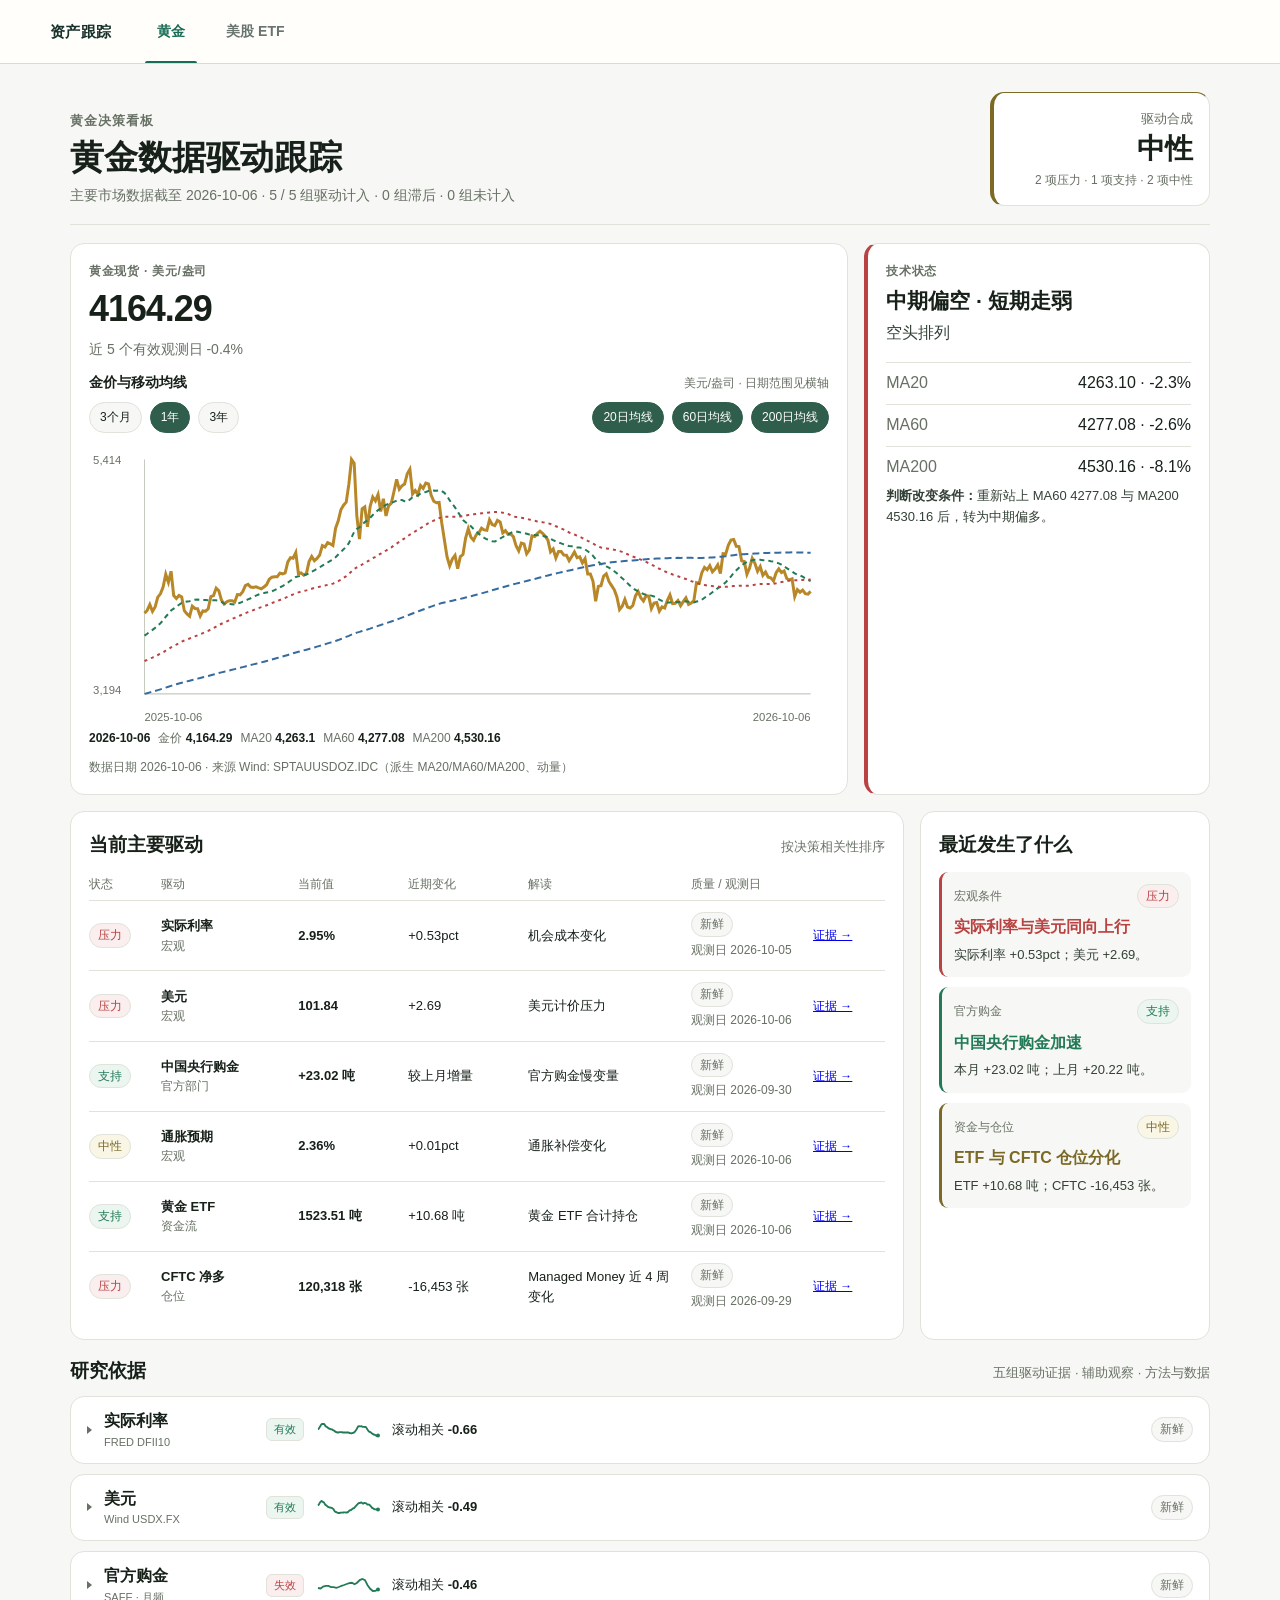
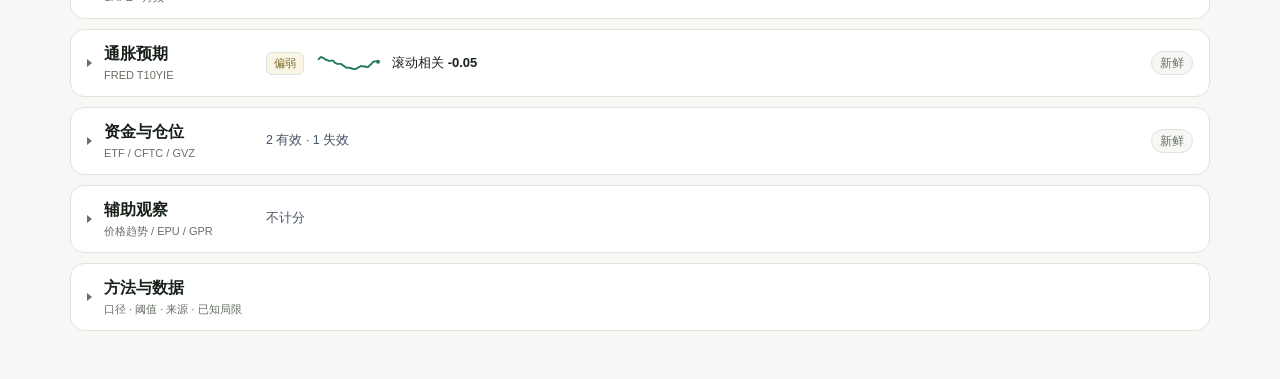
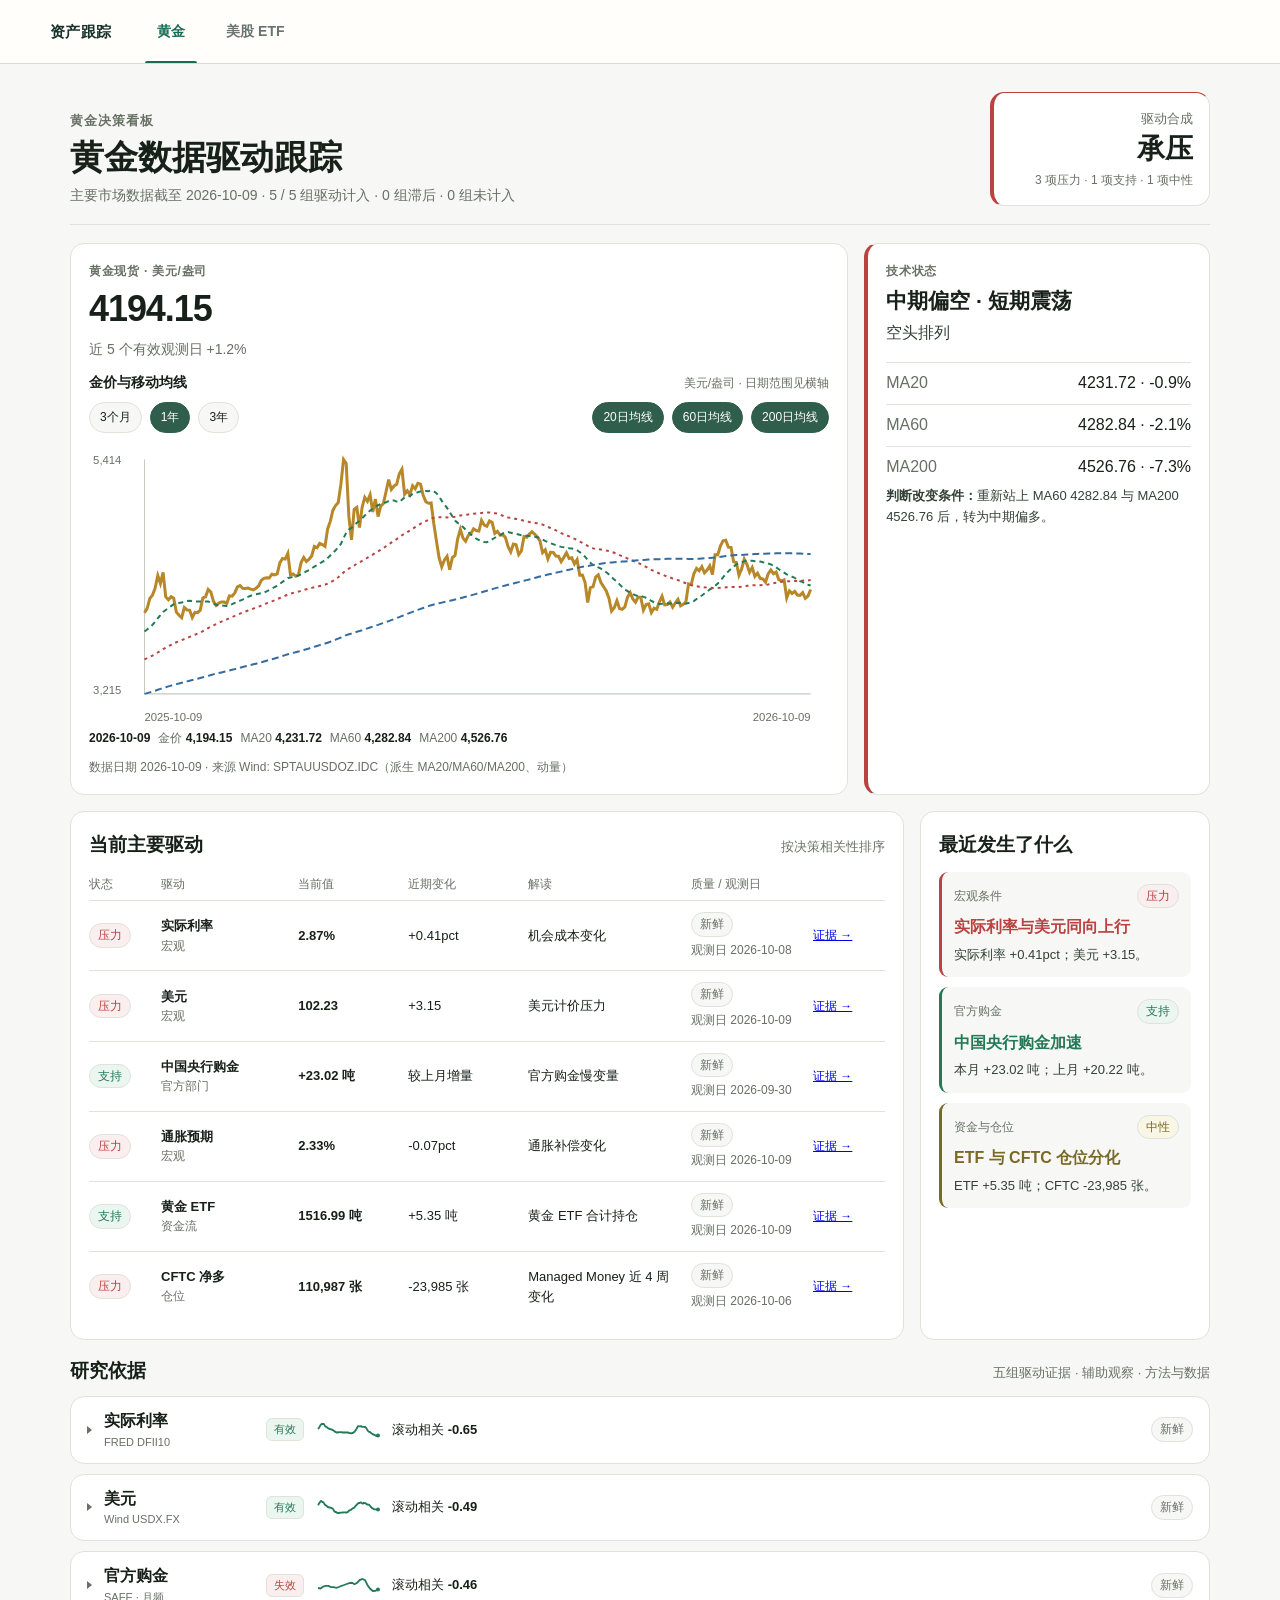
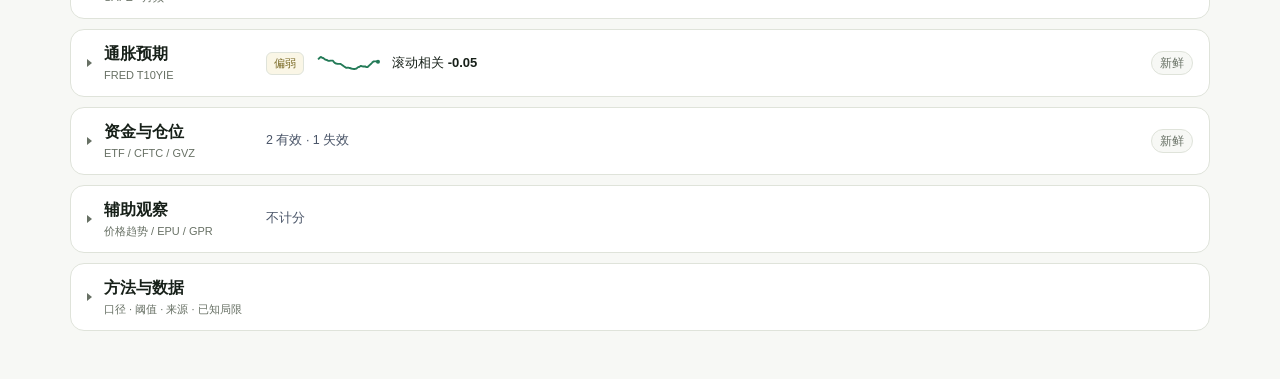
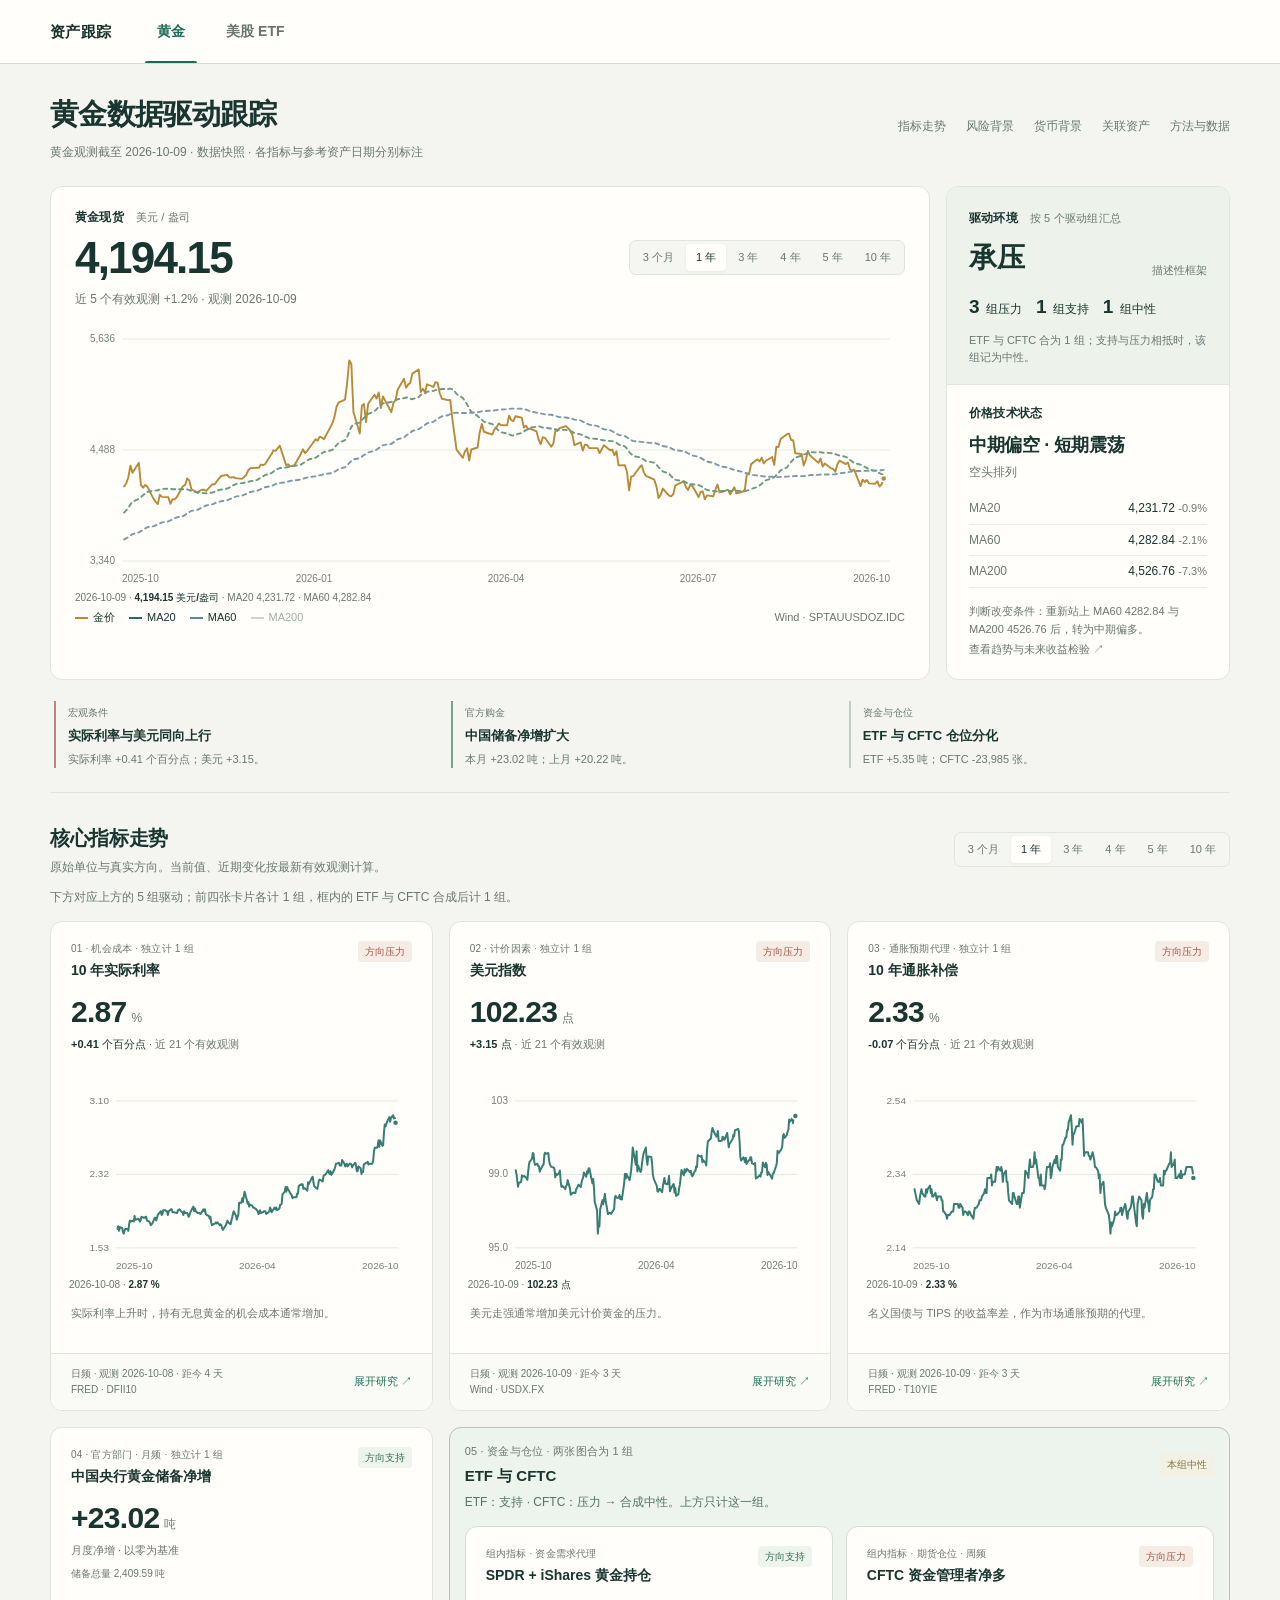
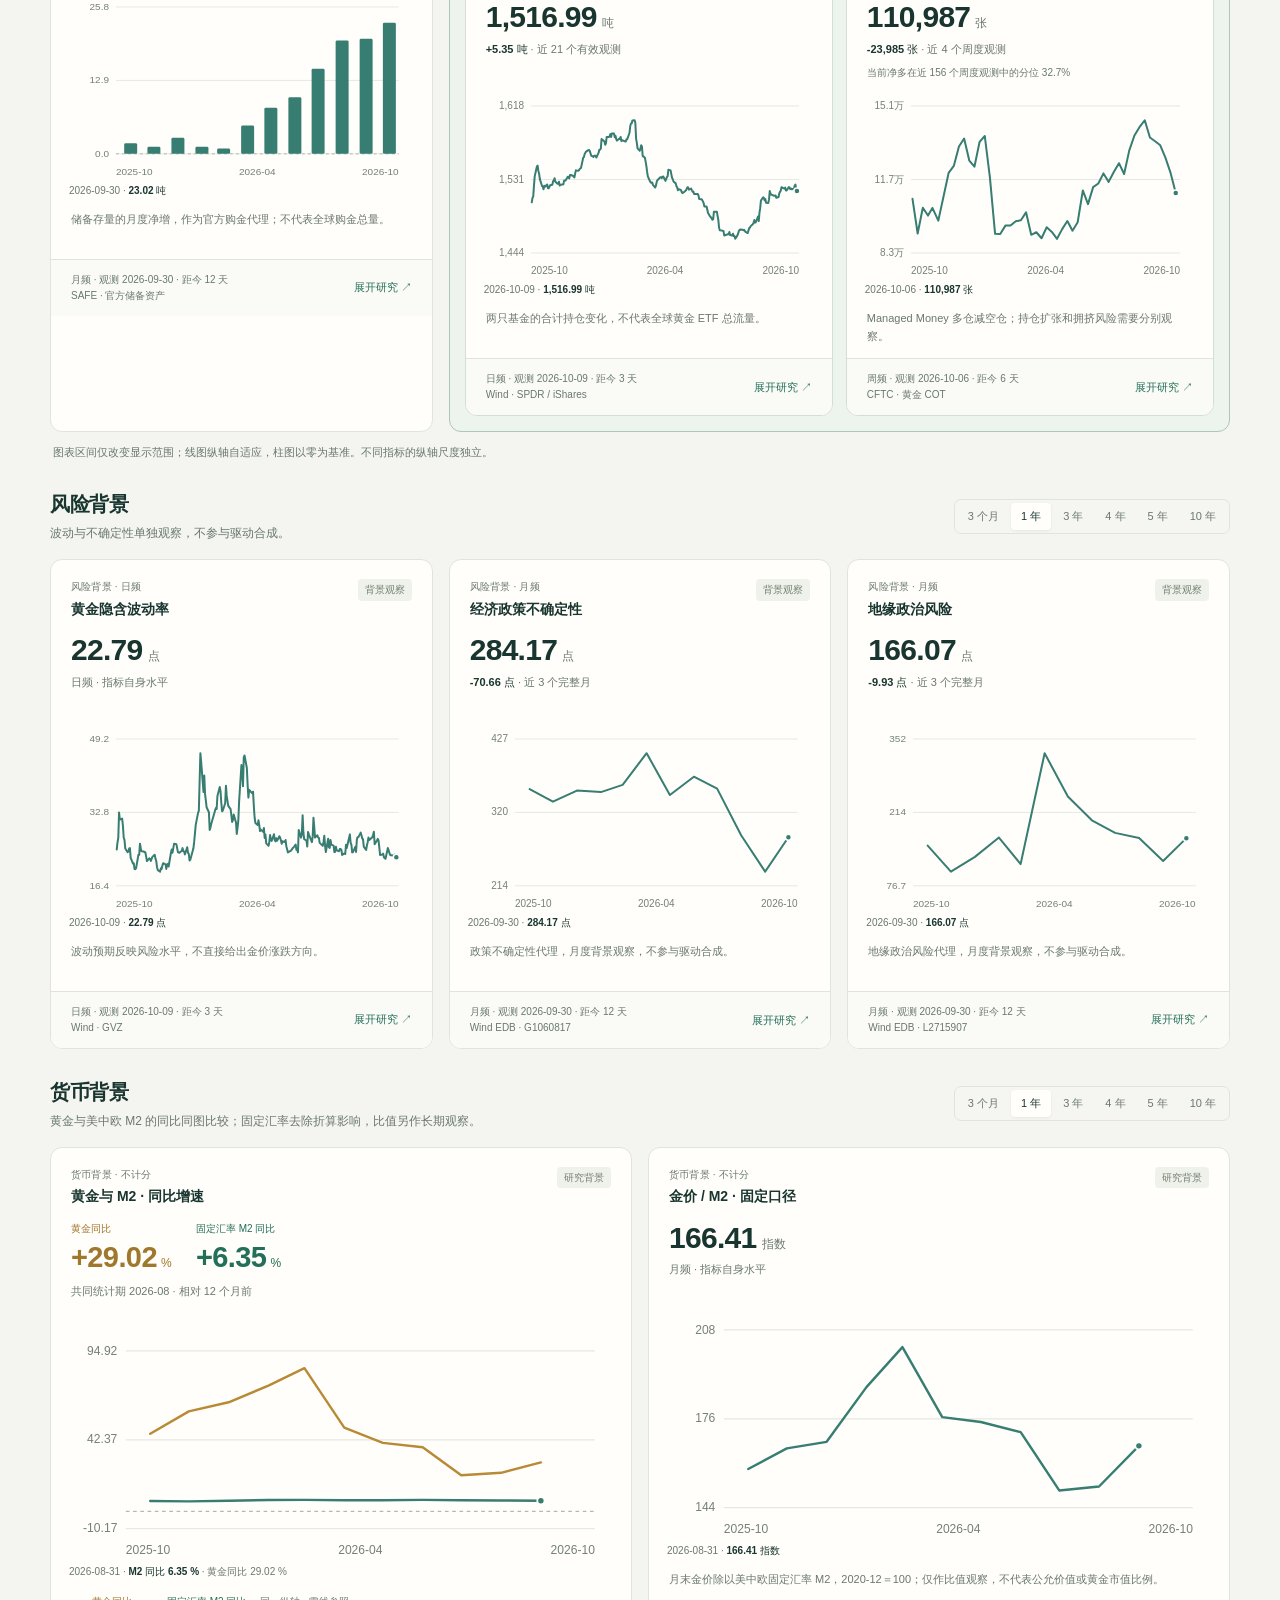
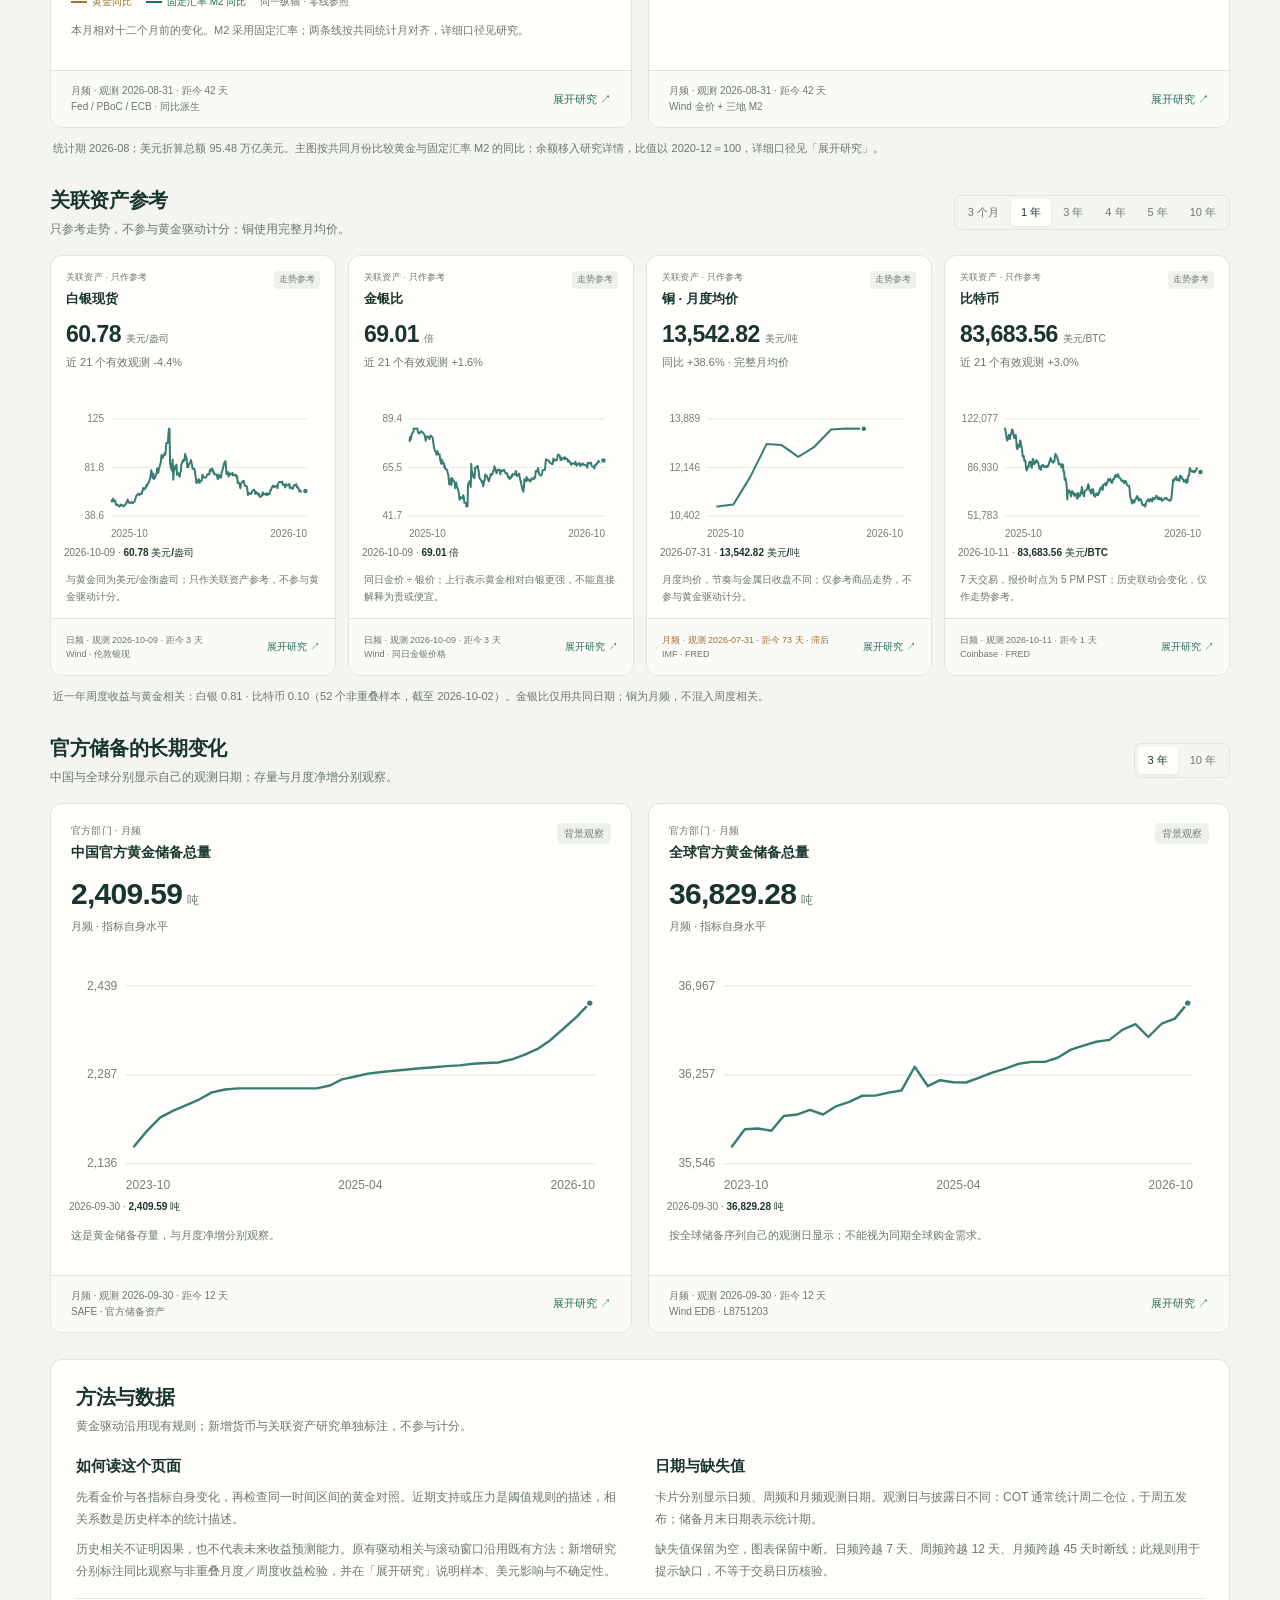
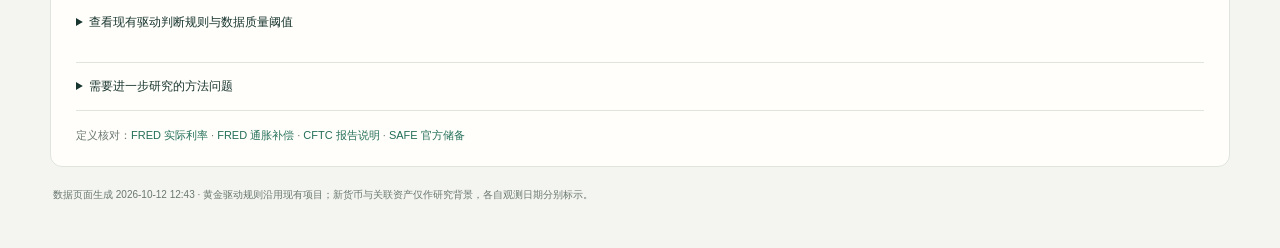
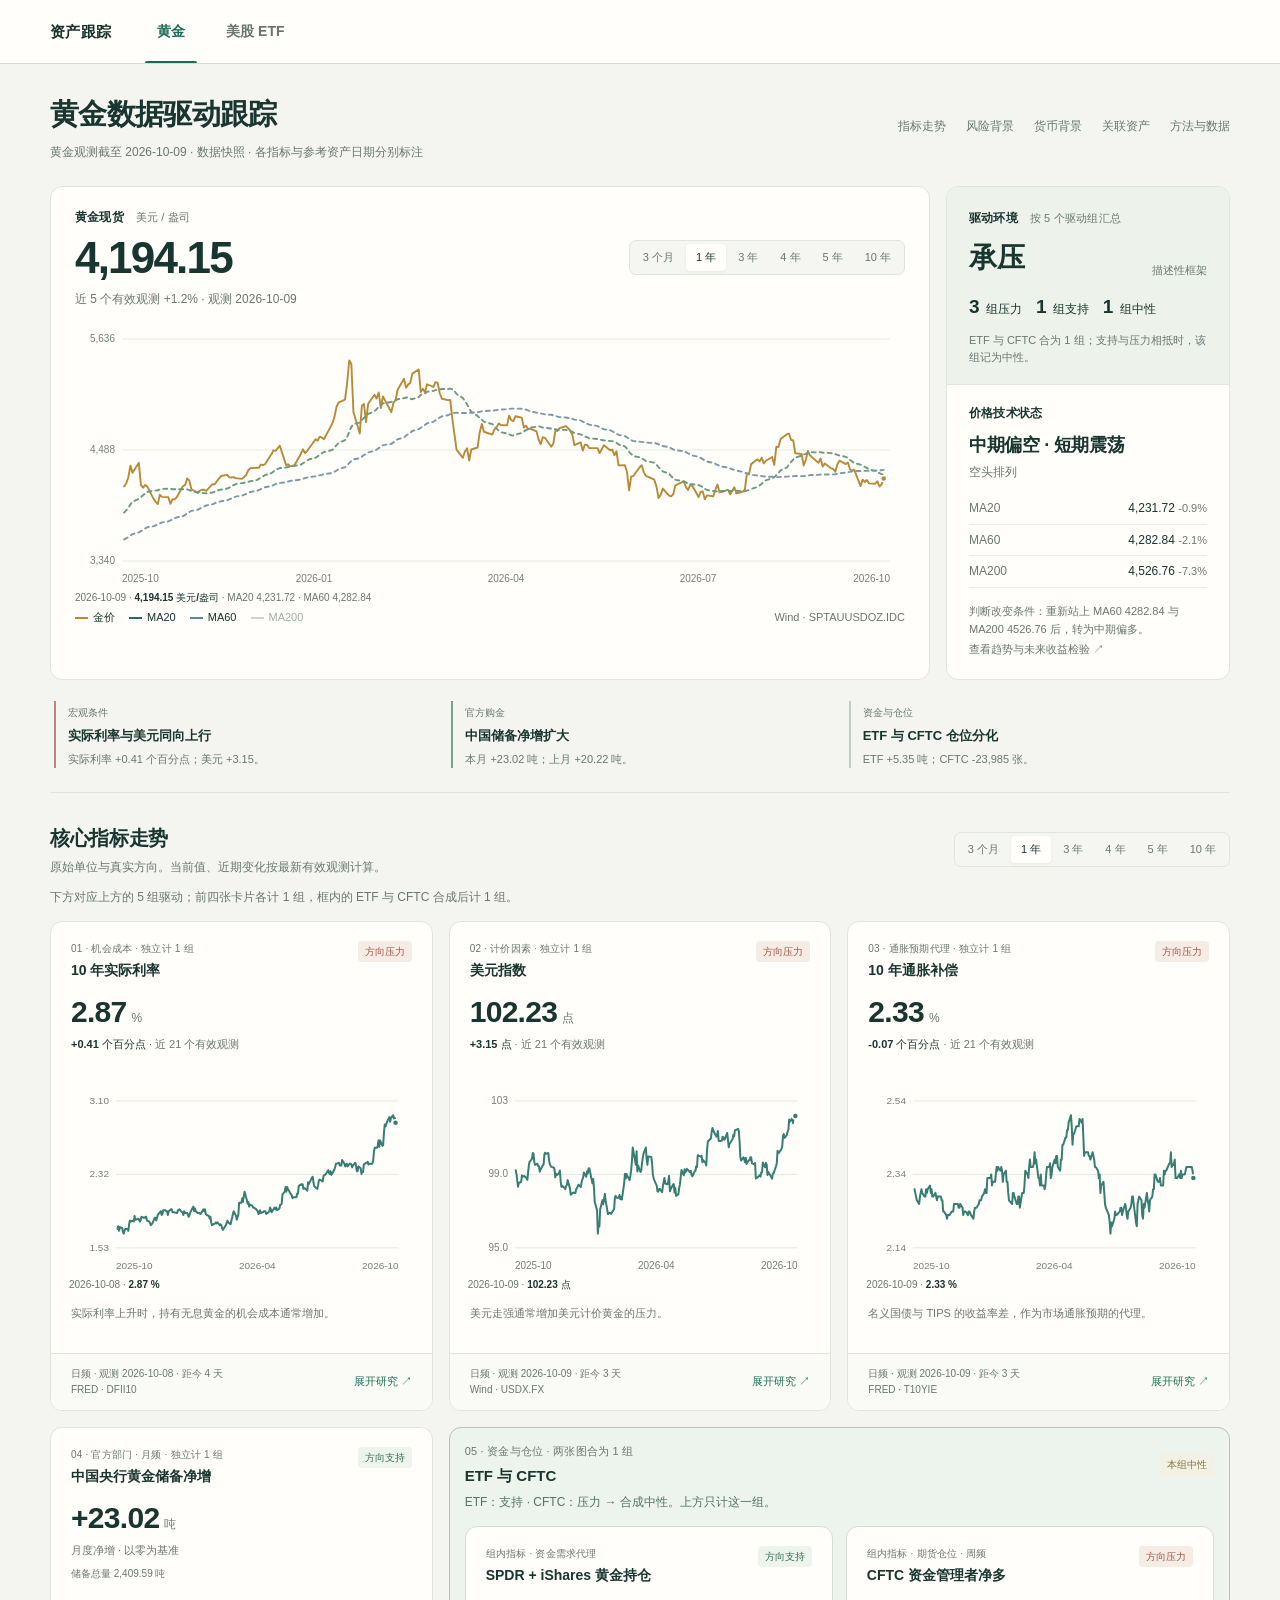
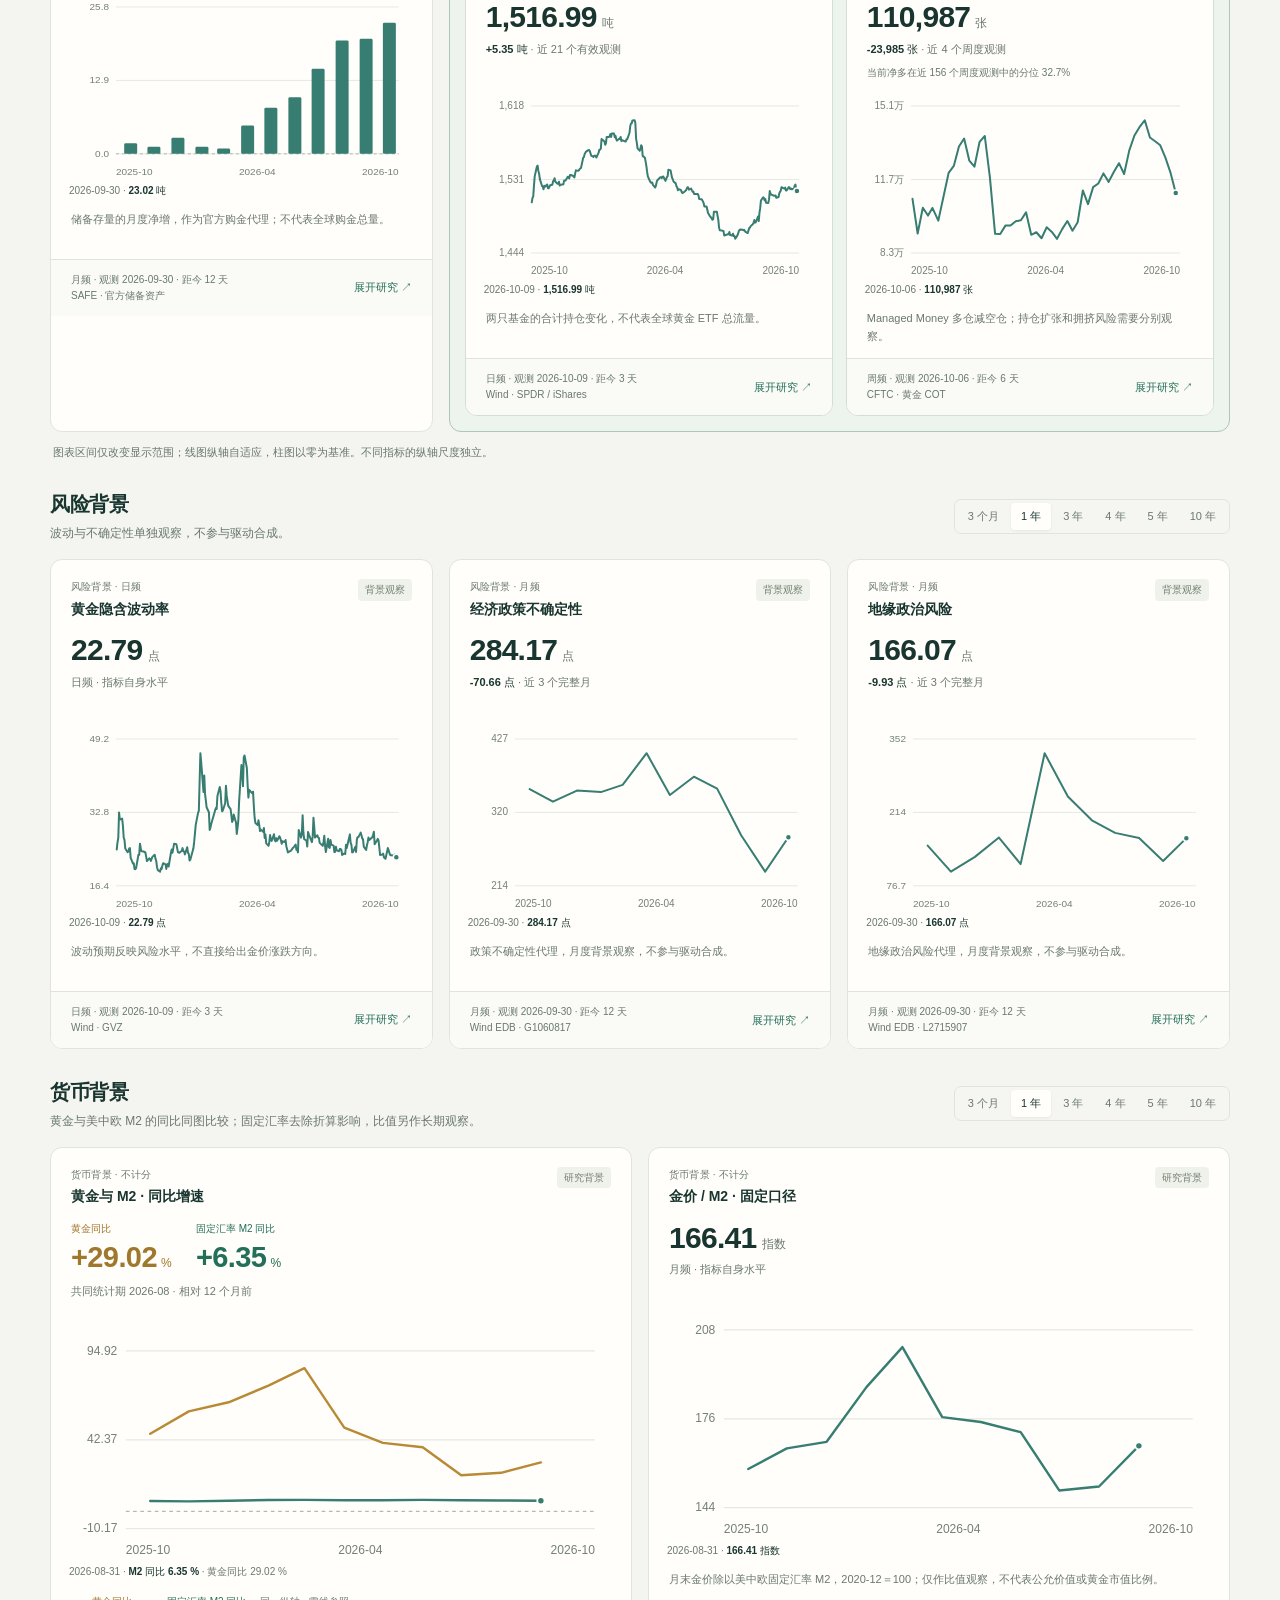
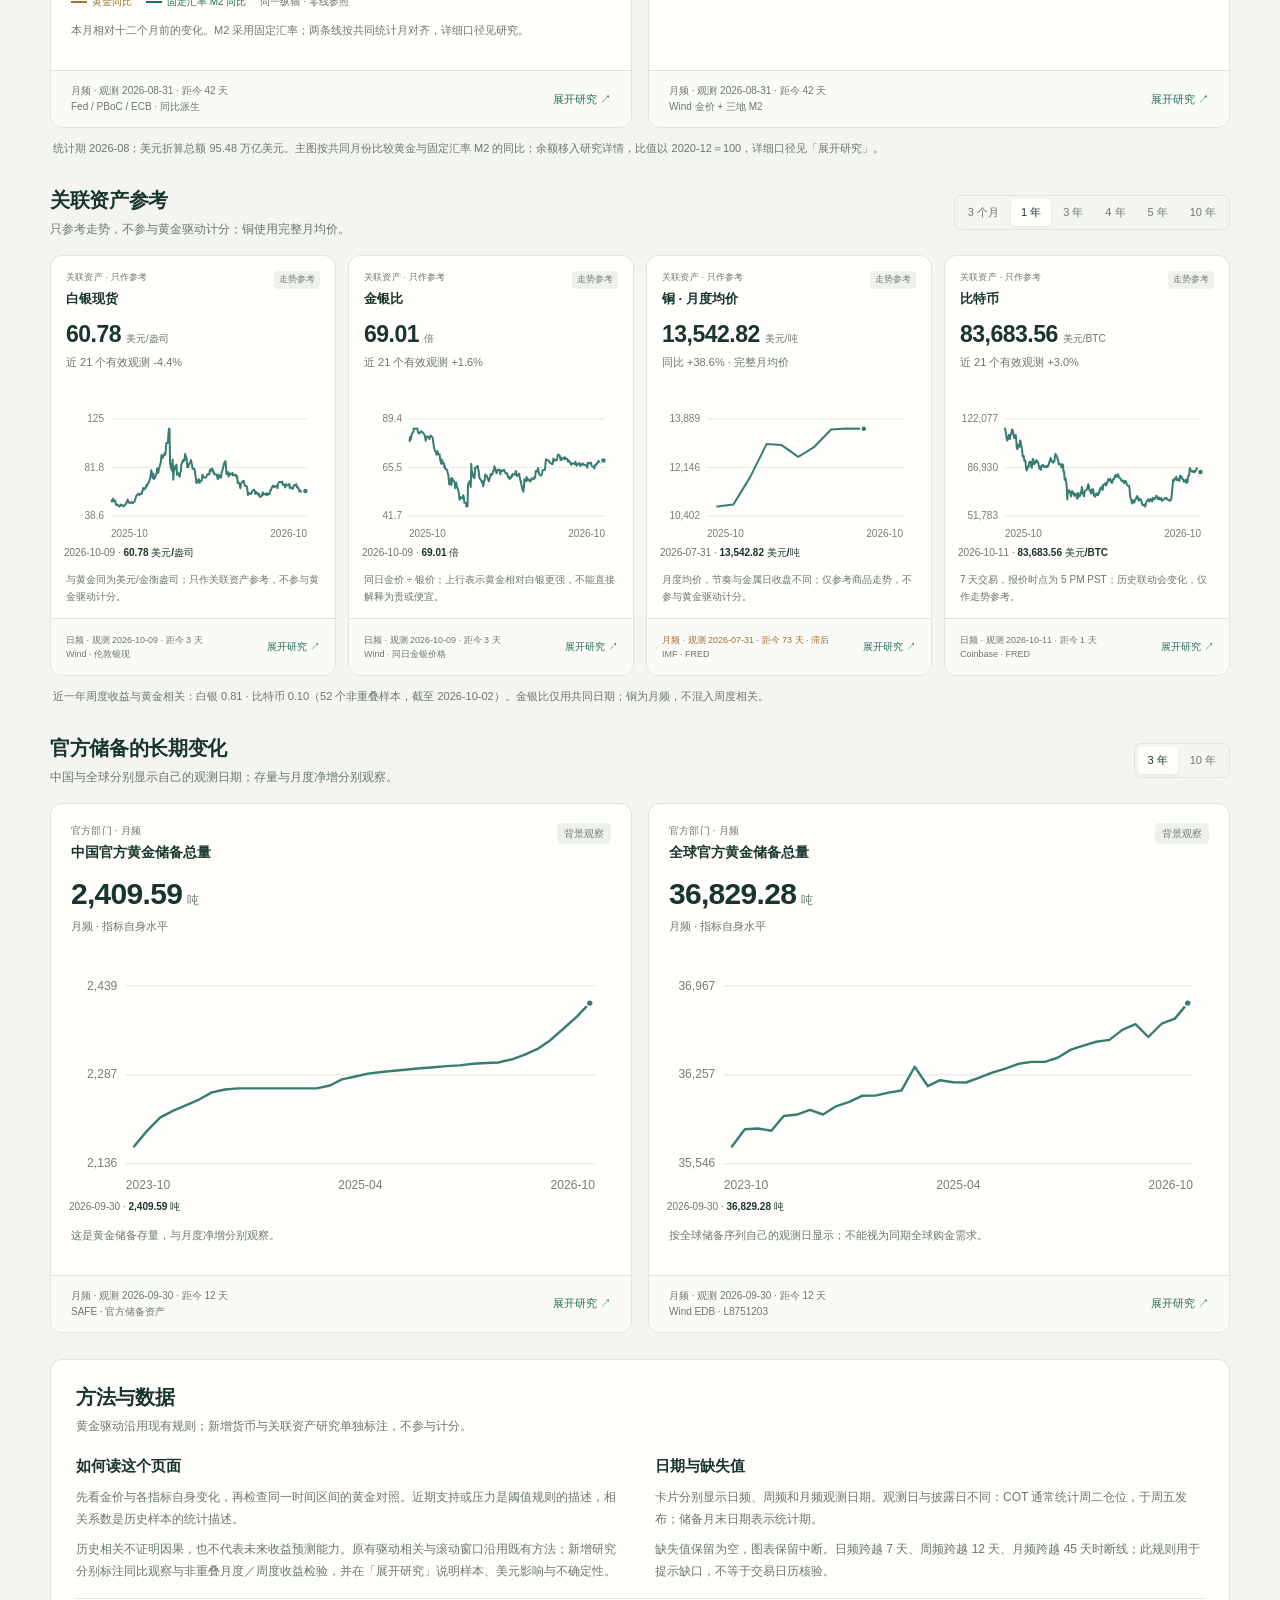
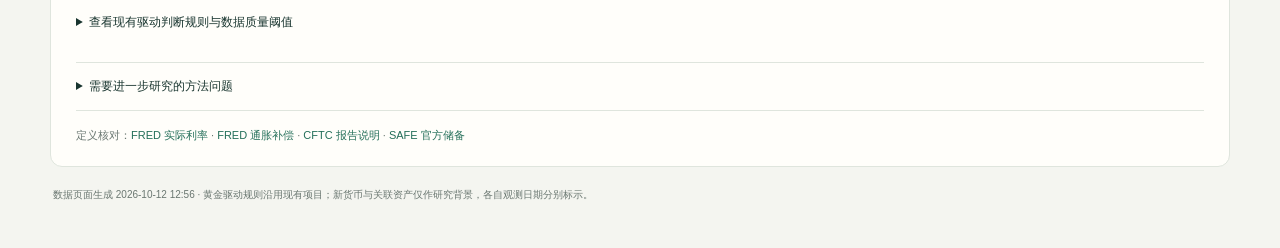
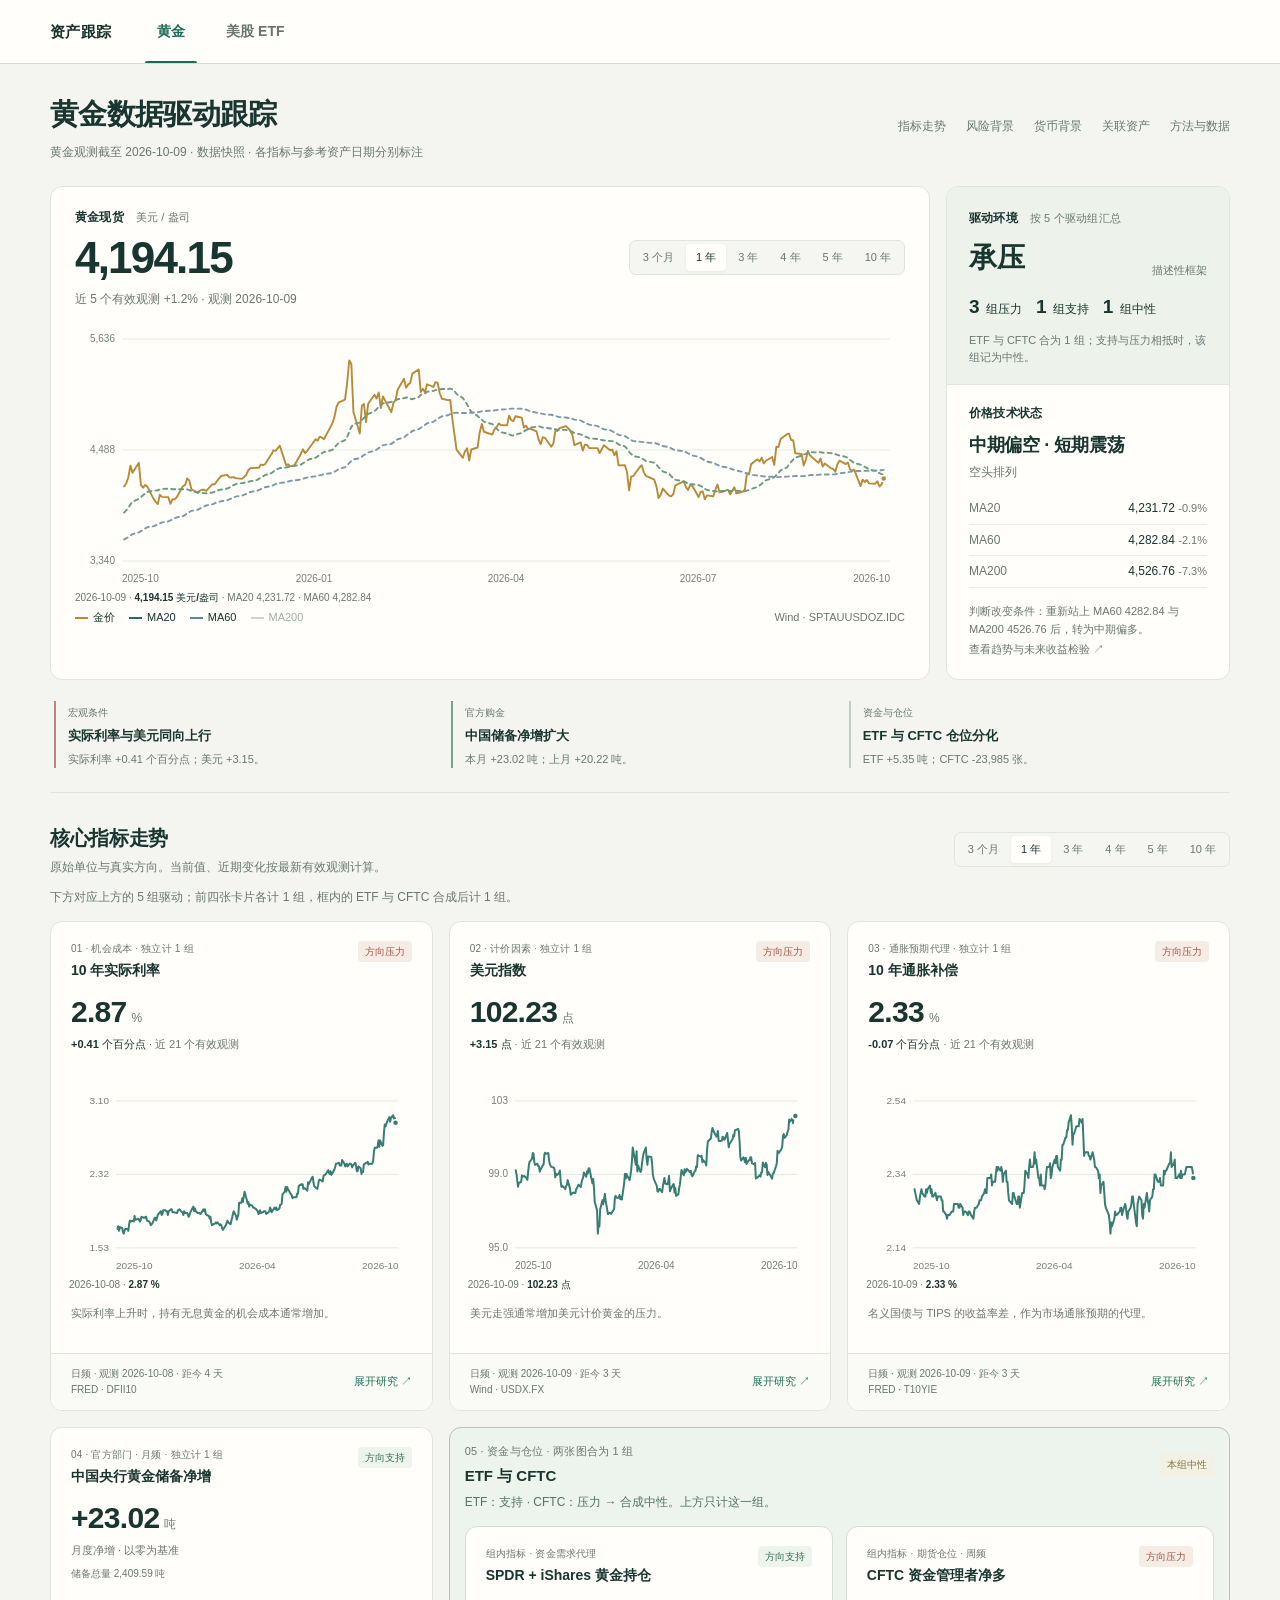
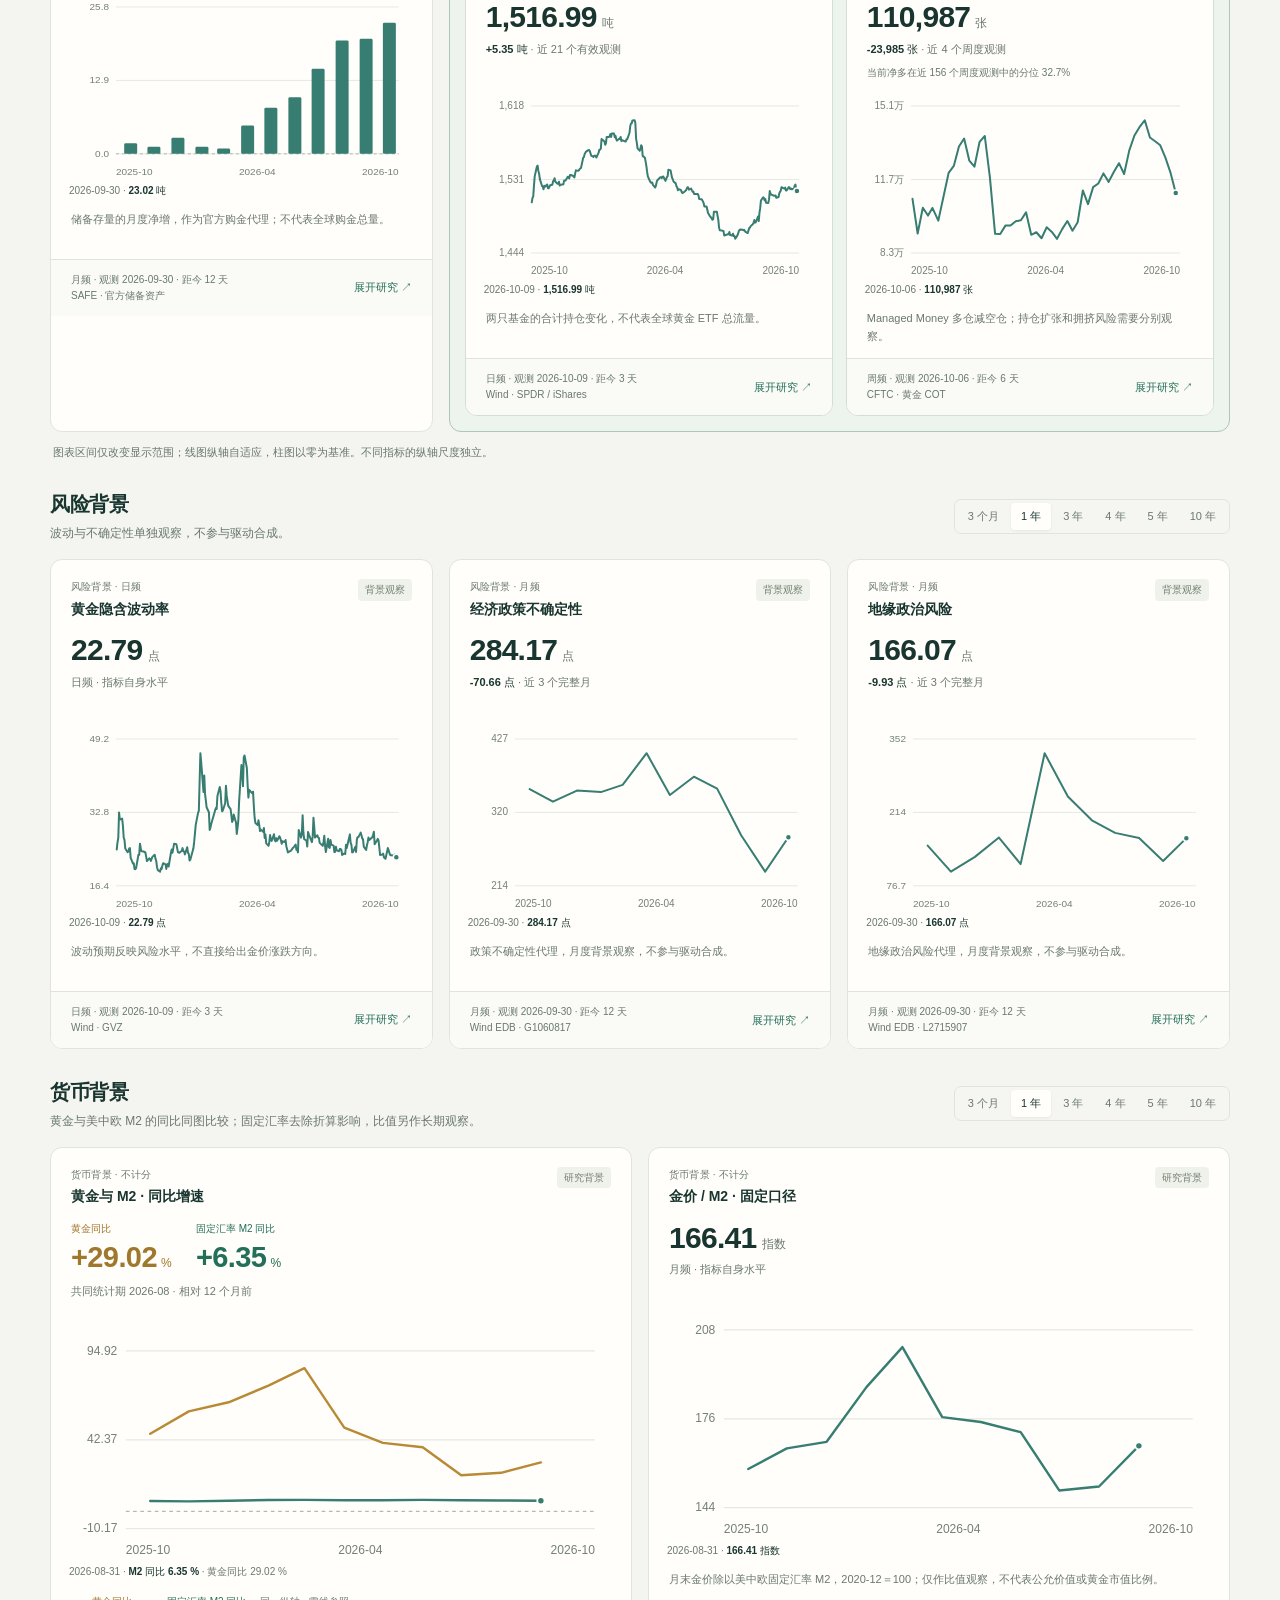
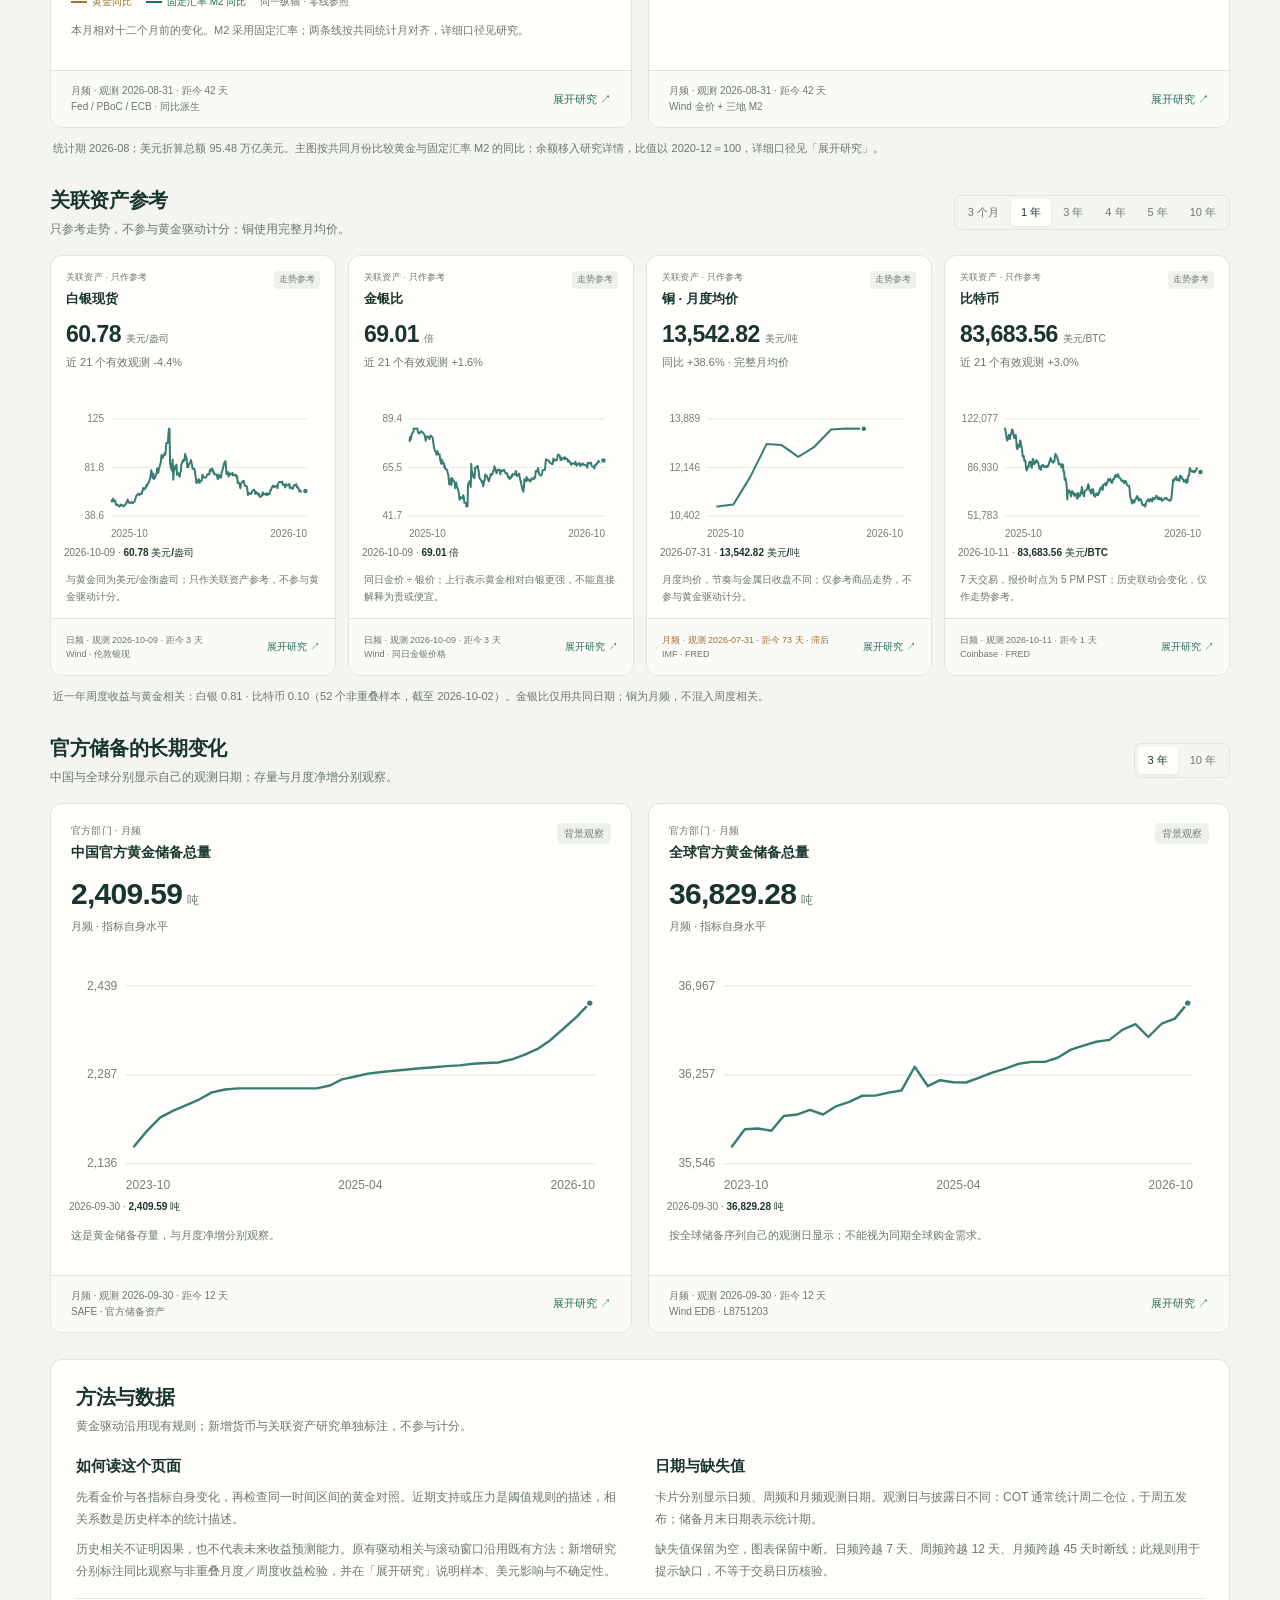
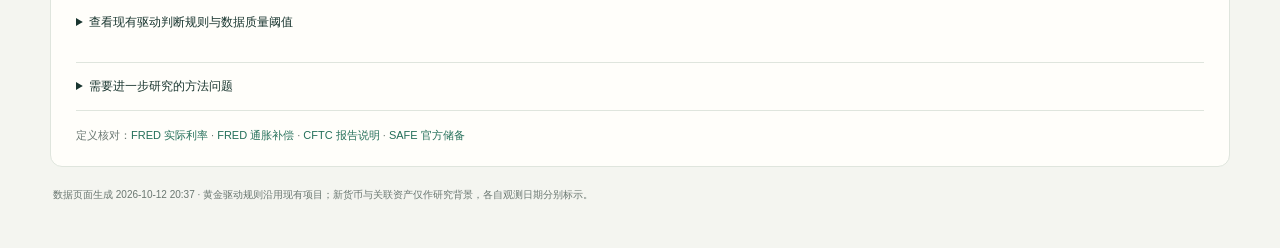
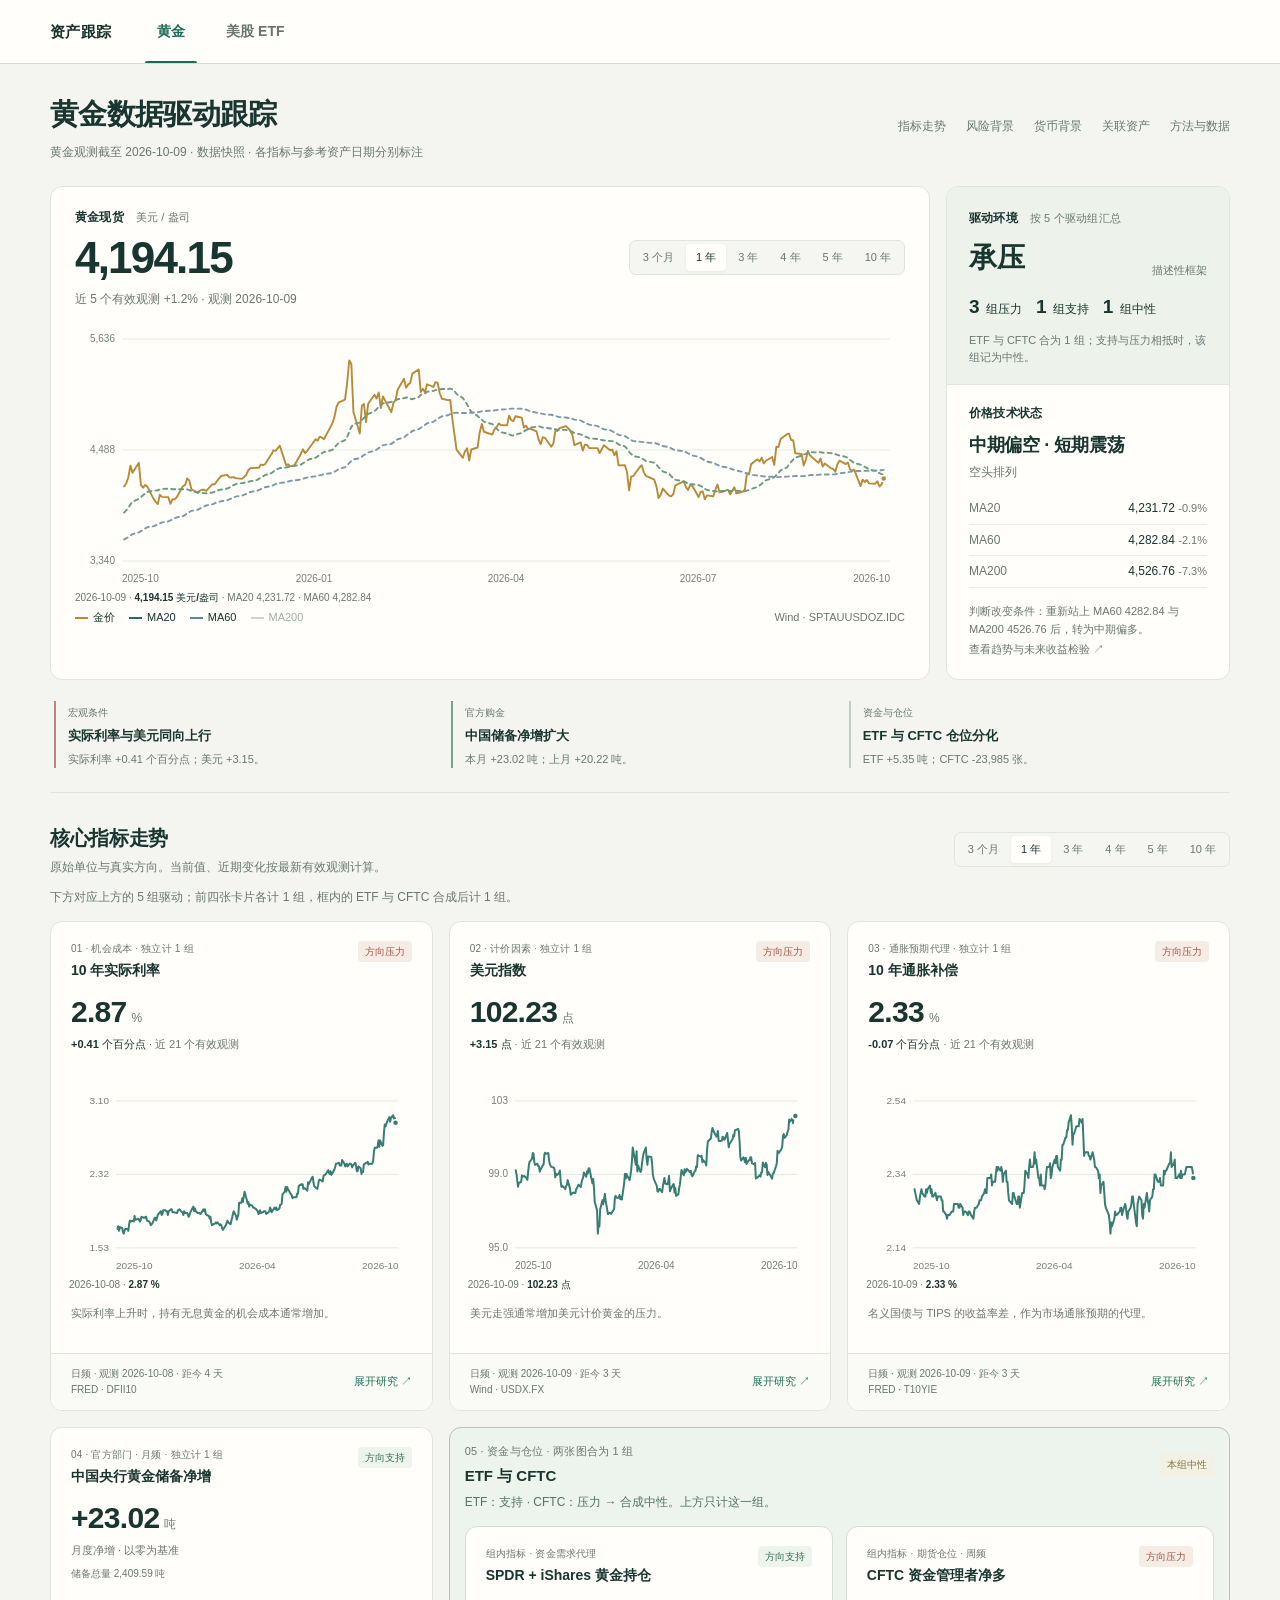
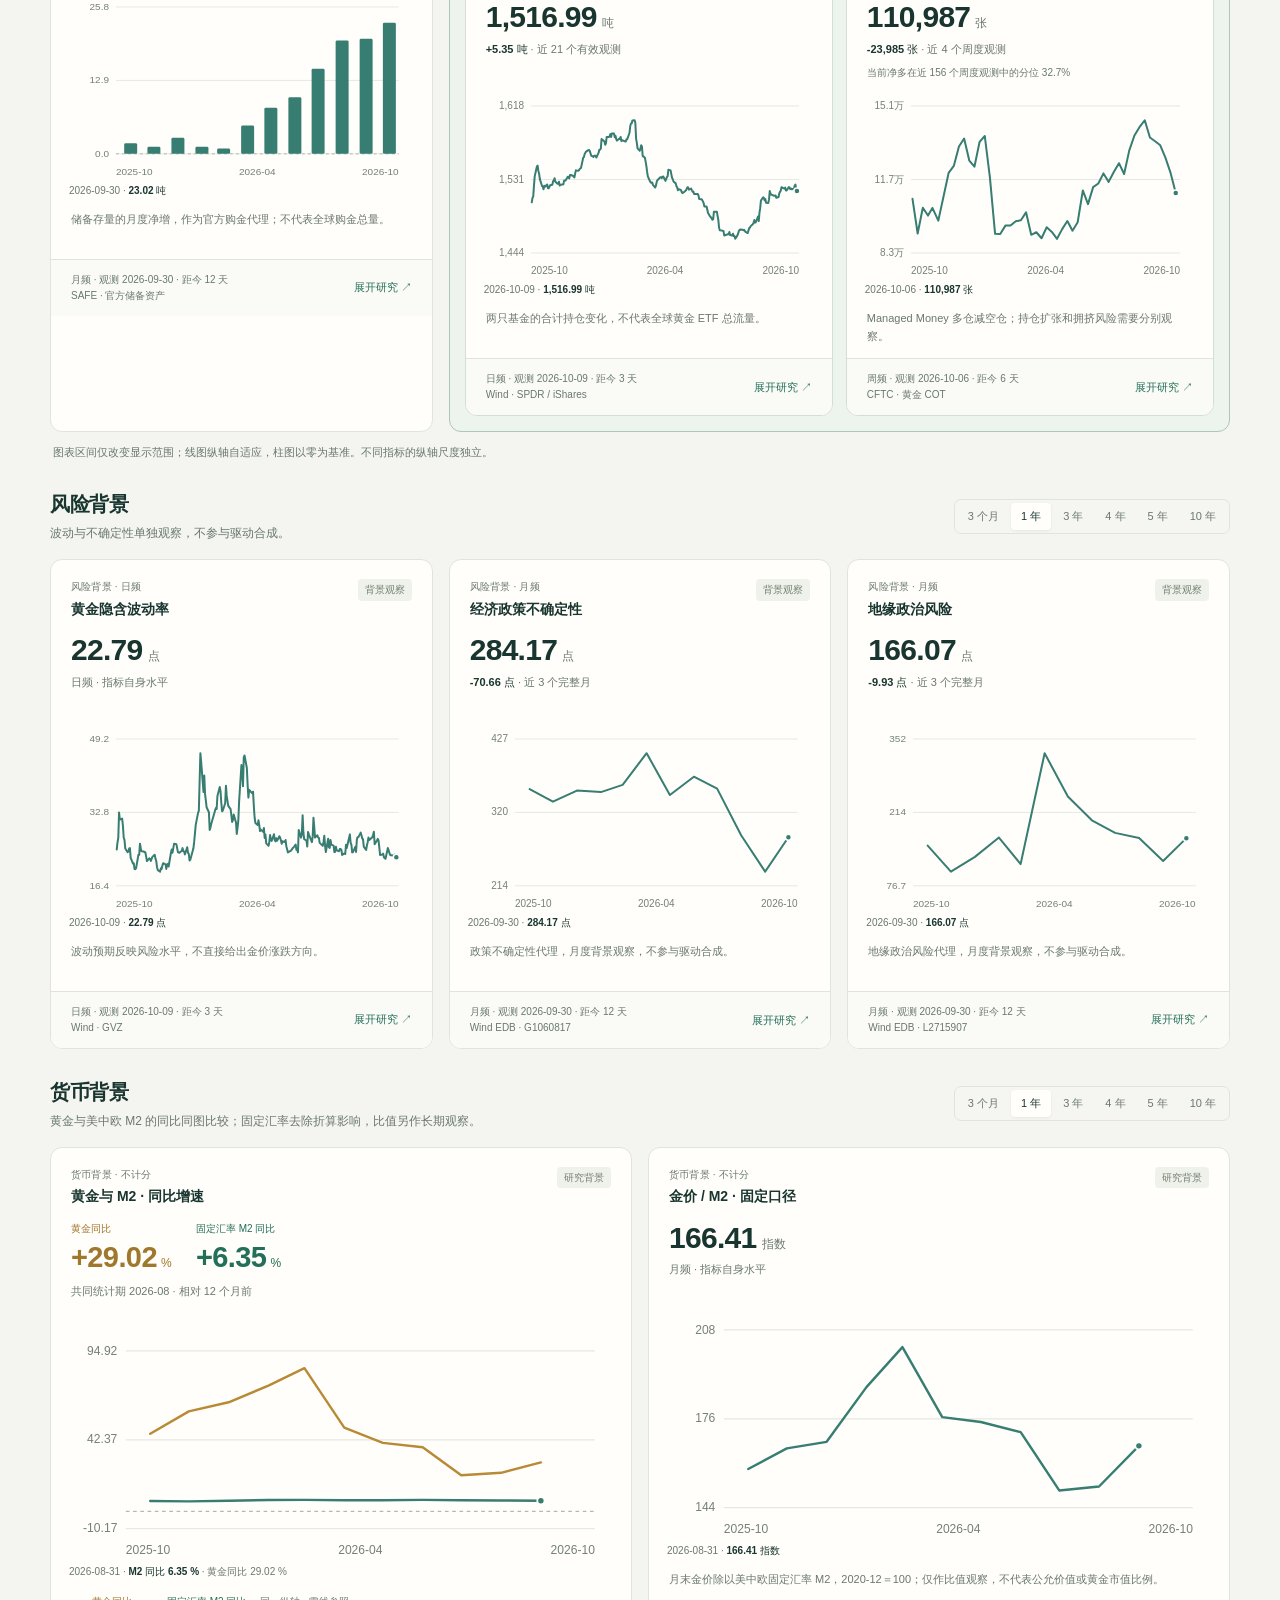
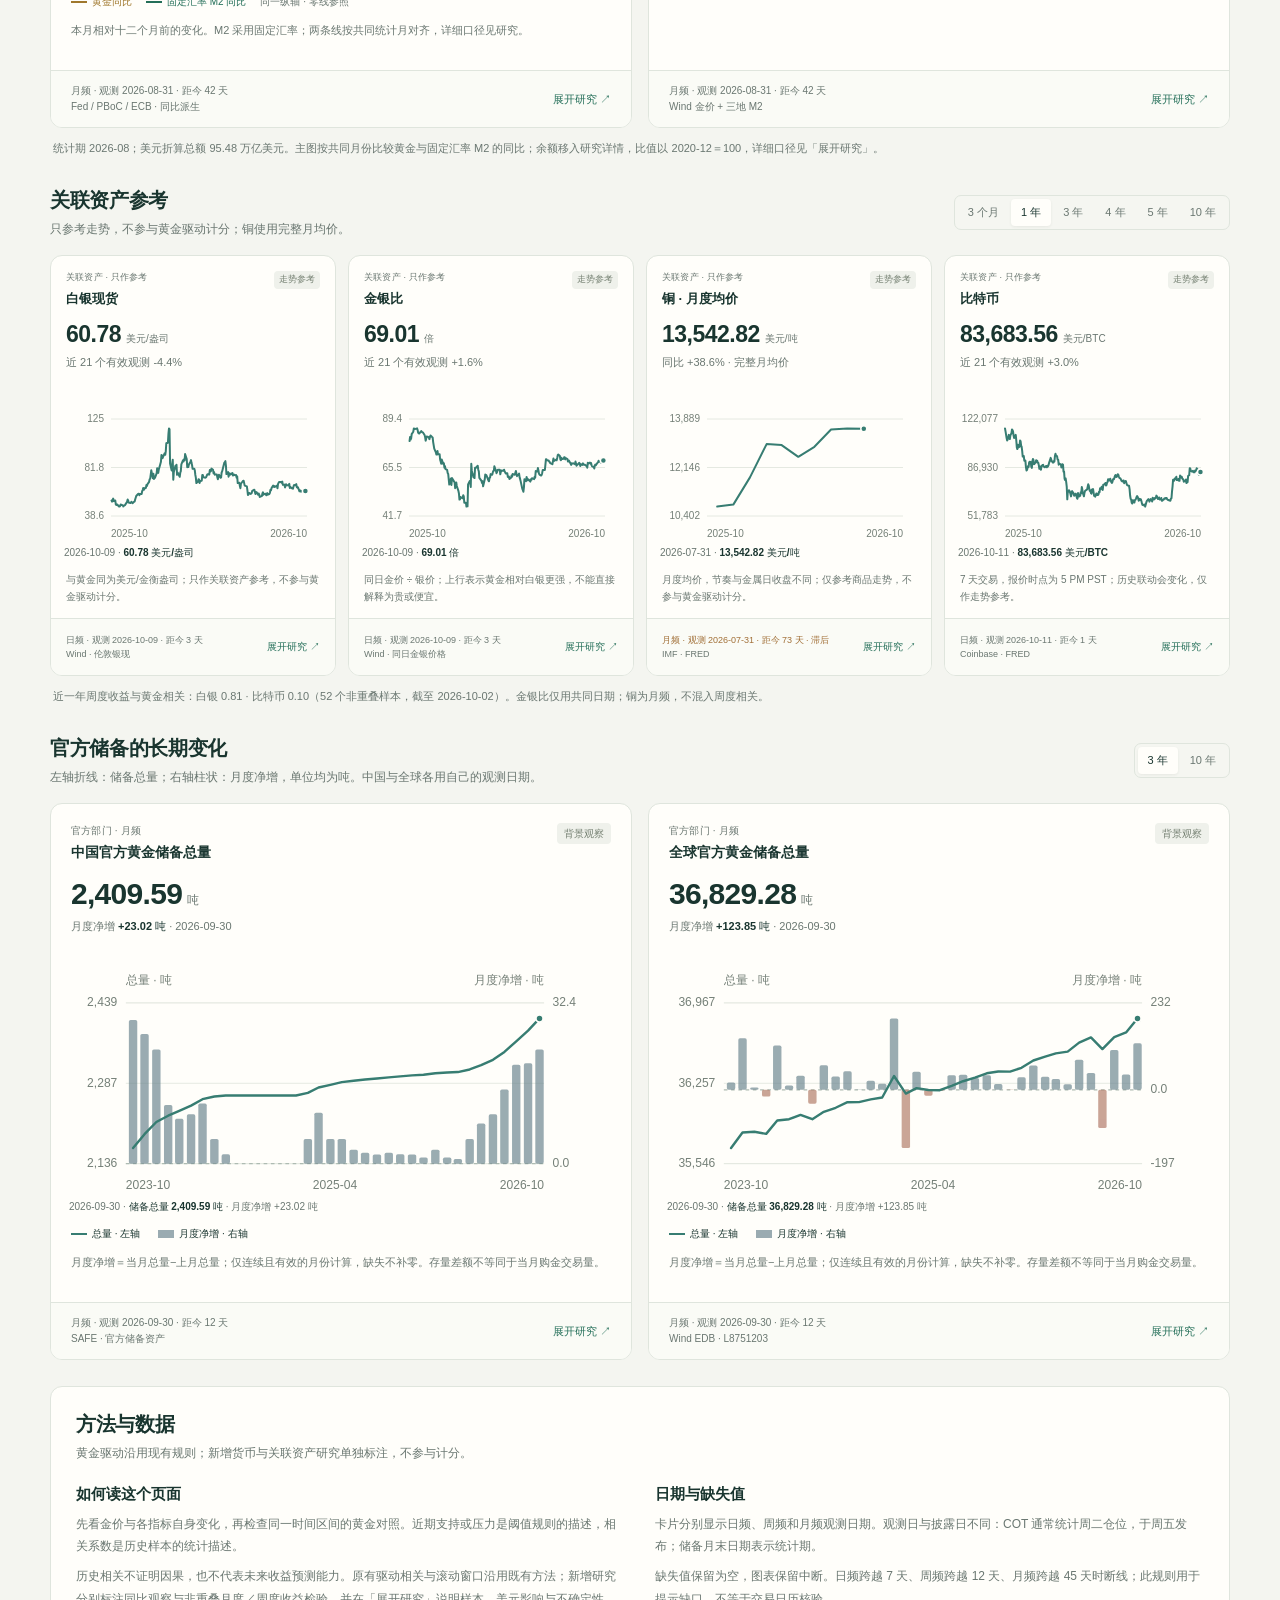
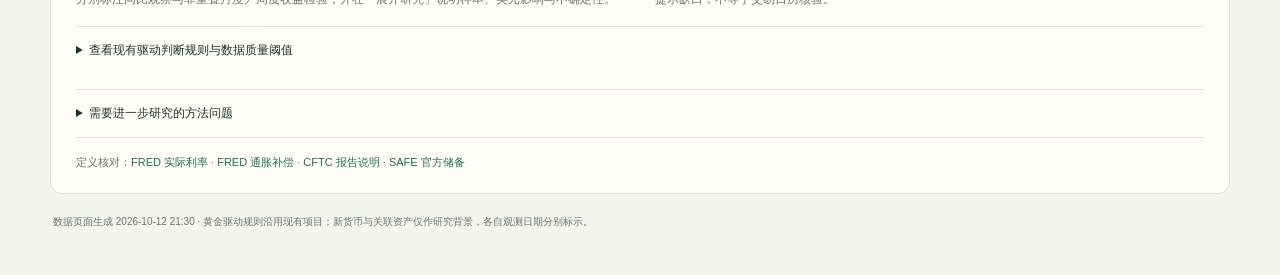
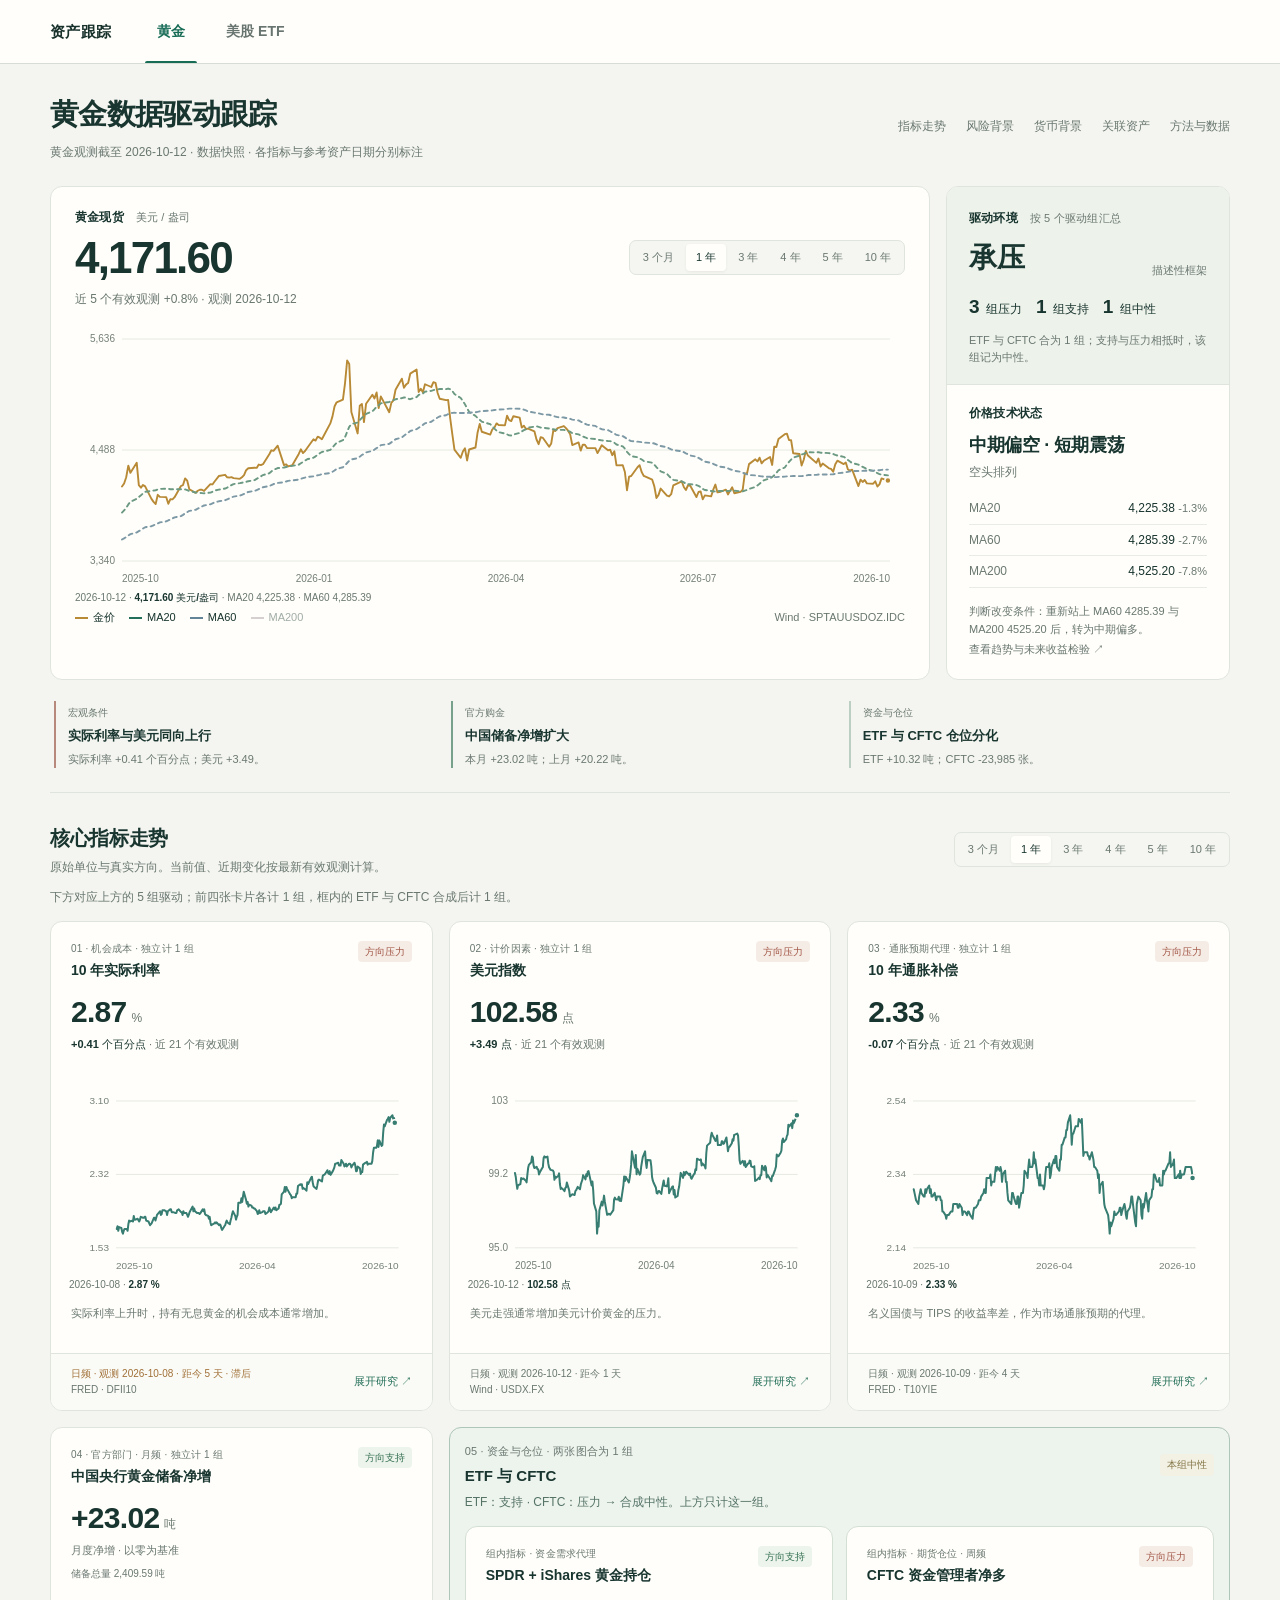
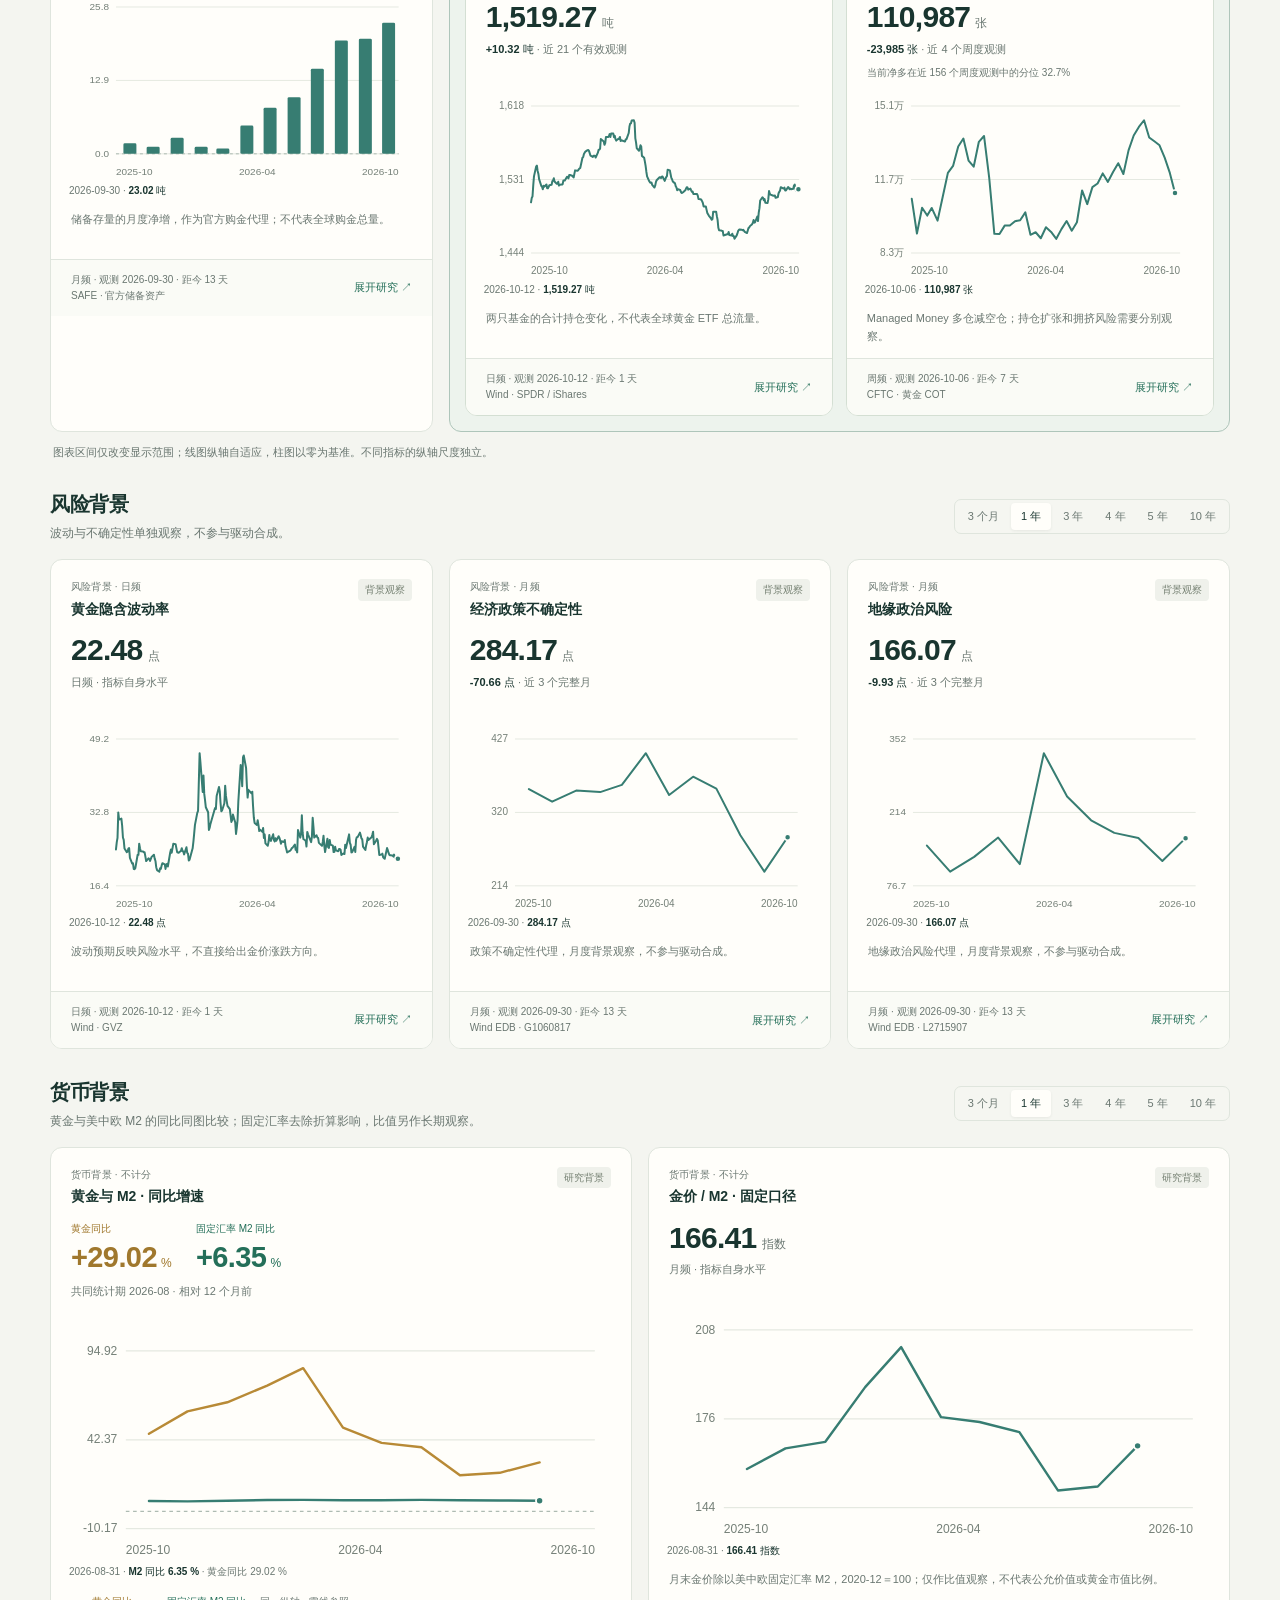
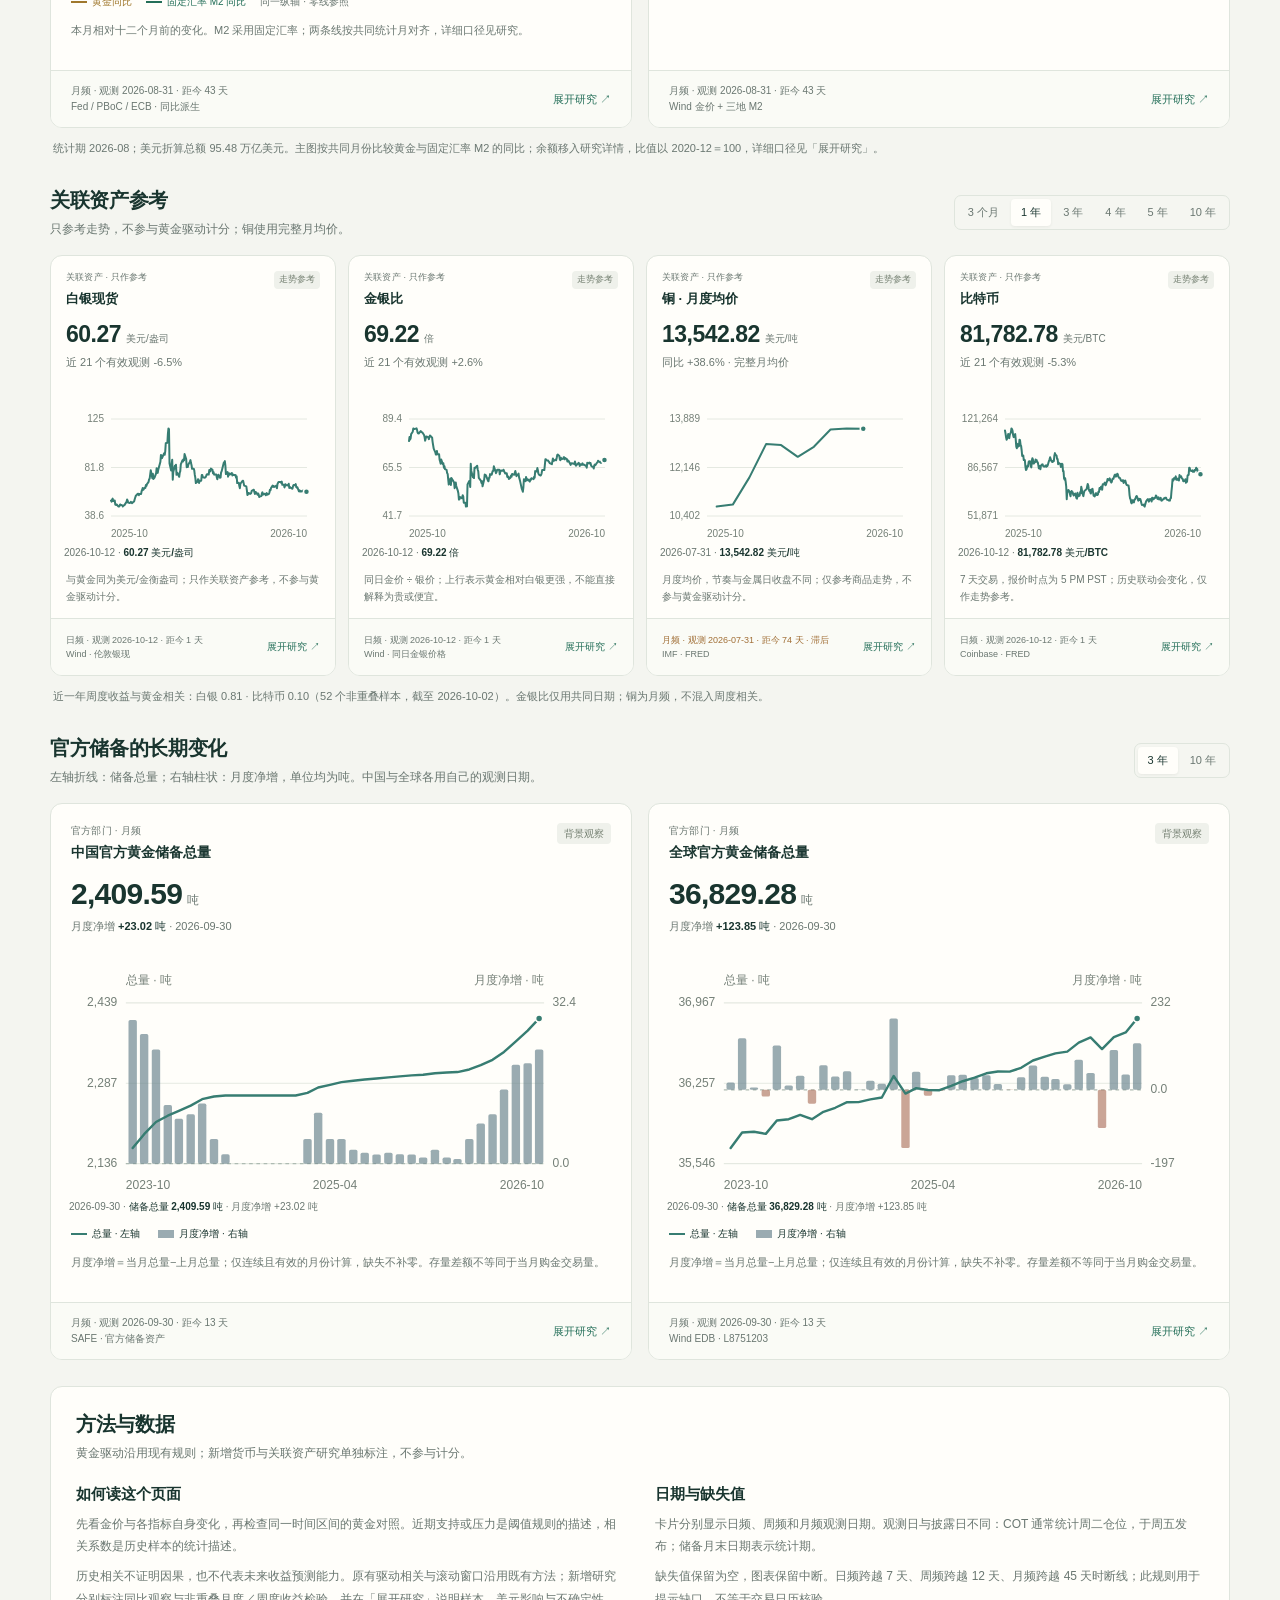
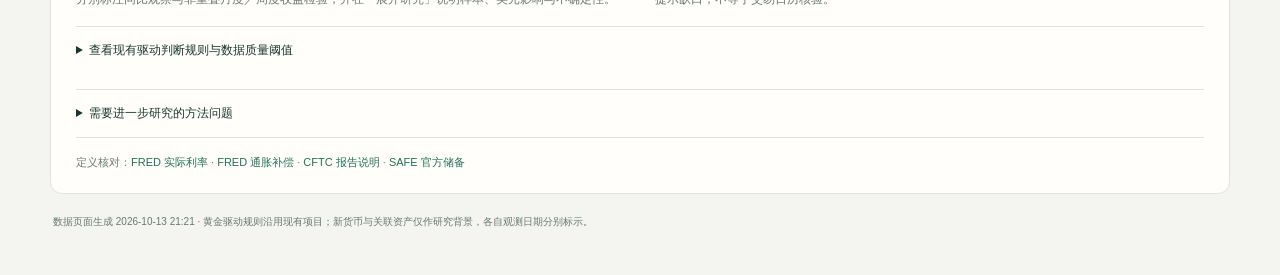
